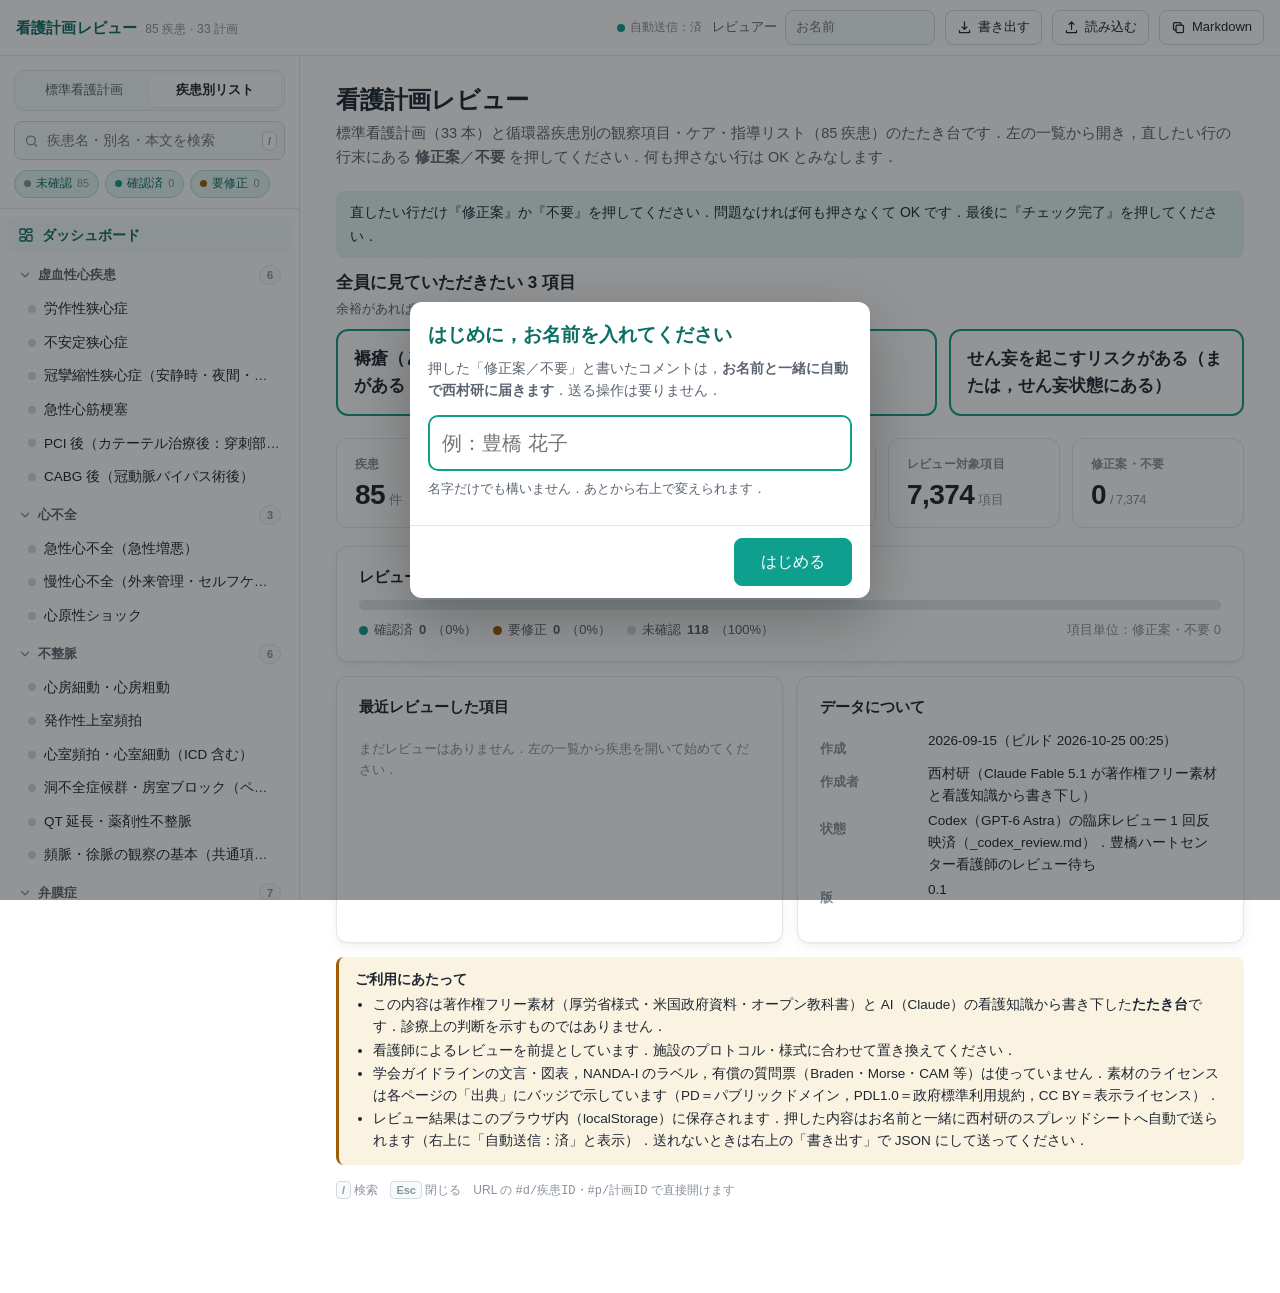
==== app/index.html @ 87e15817 "update docs Co-Authored-By: Claude Opus 5.5 <noreply@anthropic.com>" ====
<!doctype html>
<html lang="ja">
<head>
<meta charset="utf-8">
<meta name="viewport" content="width=device-width, initial-scale=1, viewport-fit=cover">
<title>看護計画レビュー</title>
<style>
/* ============ tokens ============ */
:root{
  --bg:#ffffff; --surface:#ffffff; --surface-2:#f6fbfa; --line:#e3e8ec; --line-2:#d3dbe1;
  --text:#1f2733; --text-2:#5b6470; --text-3:#8a929d;
  --accent:#0e9f8e; --accent-ink:#0a6f65; --accent-soft:#e3f7f3; --accent-line:#a6e2d8;
  --red:#b42323; --red-soft:#fbeeed; --red-line:#f0c6c2;
  --amber:#a15c07; --amber-soft:#fbf3e2; --amber-line:#efd6a0;
  --on-accent:#ffffff;
  --shadow:0 1px 2px rgba(16,24,40,.05),0 4px 14px rgba(16,24,40,.05);
  --radius:12px; --radius-s:8px;
  --sidebar:300px; --topbar:56px;
  --font:-apple-system,BlinkMacSystemFont,"Hiragino Sans","Hiragino Kaku Gothic ProN","Yu Gothic UI","Meiryo","Segoe UI",sans-serif;
  color-scheme:light;
}
*{box-sizing:border-box}
html,body{margin:0;height:100%}
body{font-family:var(--font);font-size:14.5px;line-height:1.6;color:var(--text);background:var(--bg);-webkit-font-smoothing:antialiased;font-feature-settings:"palt" 0}
a{color:var(--accent-ink);text-decoration:none}
a:hover{text-decoration:underline}
button{font:inherit;color:inherit;background:none;border:0;cursor:pointer;padding:0}
input,textarea{font:inherit;color:inherit}
::selection{background:var(--accent-soft)}
h1,h2,h3,h4{margin:0;font-weight:700;line-height:1.35}
ul,ol{margin:0;padding:0;list-style:none}
svg{display:block}
[hidden]{display:none!important}
.num{font-variant-numeric:tabular-nums}

/* ============ layout ============ */
.topbar{position:fixed;top:0;left:0;right:0;height:var(--topbar);display:flex;align-items:center;gap:10px;padding:0 16px;background:var(--surface);border-bottom:1px solid var(--line);z-index:30}
.brand{display:flex;align-items:baseline;gap:8px;font-weight:700;font-size:15px;letter-spacing:.01em;white-space:nowrap}
.brand small{font-weight:500;color:var(--text-3);font-size:12px}
.grow{flex:1}
.reviewer{display:flex;align-items:center;gap:8px;font-size:13px;color:var(--text-2)}
.reviewer input{width:150px;padding:6px 10px;border:1px solid var(--line-2);border-radius:var(--radius-s);background:var(--surface-2);font-size:13px;outline:none;transition:border-color .15s,box-shadow .15s}
.reviewer input:focus{border-color:var(--accent);box-shadow:0 0 0 3px var(--accent-soft)}
.reviewer input.warn{border-color:var(--amber);box-shadow:0 0 0 3px var(--amber-soft)}
.sync{font-size:12px;color:var(--text-3);white-space:nowrap;display:inline-flex;align-items:center;gap:5px}
.sync i{width:8px;height:8px;border-radius:50%;background:var(--text-3);display:inline-block}
.sync.on i{background:var(--accent)}.sync.wait i{background:var(--amber)}.sync.err i{background:var(--red)}
.btn{display:inline-flex;align-items:center;gap:6px;padding:6px 11px;border-radius:var(--radius-s);border:1px solid var(--line-2);background:var(--surface);font-size:13px;font-weight:500;color:var(--text);white-space:nowrap;transition:background .15s,border-color .15s,color .15s}
.btn:hover{background:var(--surface-2);border-color:var(--text-3)}
.btn.primary{background:var(--accent);border-color:var(--accent);color:var(--on-accent)}
.btn.primary:hover{background:var(--accent-ink);border-color:var(--accent-ink)}
.btn.ghost{border-color:transparent}
.btn.ghost:hover{border-color:var(--line-2)}
.btn.sm{padding:4px 8px;font-size:12px}
.btn svg{width:15px;height:15px}
.pc-link{margin:-6px 0 14px;font-size:12px}
.pc-link a{color:var(--accent-ink);text-decoration:underline;text-underline-offset:2px}
.donebox{background:var(--surface);border:2px solid var(--accent);border-radius:var(--radius);padding:16px 18px;margin:14px 0 24px;text-align:center}
.donebox .done-btn{width:100%;max-width:420px;min-height:52px;border:0;border-radius:12px;background:var(--accent);color:#fff;font-size:17px;font-weight:700;cursor:pointer}
.donebox .done-btn.is-done{background:#fff;color:var(--accent-ink);border:2px solid var(--accent)}
.donebox .done-by{margin-top:10px;font-size:13.5px;color:var(--text-2);min-height:1.4em}
.guide{background:var(--accent-soft);border-radius:var(--radius-s);padding:10px 14px;margin:0 0 14px;font-size:14px;line-height:1.7}
.targets{margin:0 0 22px}.targets h2{font-size:17px;margin:0 0 4px}.tg-sub{margin:0 0 10px;font-size:12.5px;color:var(--text-2)}
.target-cards{display:grid;grid-template-columns:repeat(auto-fit,minmax(200px,1fr));gap:12px}
.target-card{display:flex;flex-direction:column;justify-content:center;gap:8px;min-height:84px;padding:14px 16px;background:var(--surface);border:2px solid var(--accent);border-radius:var(--radius);font-size:17px;font-weight:700;color:var(--text)}
.target-card:hover{text-decoration:none;background:var(--accent-soft)}
.target-card .rd-badge{align-self:flex-start}
.tgt{display:inline-block;background:var(--amber-soft);color:var(--text);border:1px solid var(--amber);border-radius:4px;padding:0 5px;margin-left:6px;font-size:10.5px;font-weight:600}
.tree-item .rd-line{display:block;margin-top:2px;overflow:hidden;text-overflow:ellipsis}
.tree-item .rd-badge{font-size:10.5px;padding:0 6px;max-width:100%;overflow:hidden;text-overflow:ellipsis;vertical-align:top}
.pcmt{background:var(--surface);border:1px solid var(--line);border-radius:var(--radius);padding:16px 18px;margin:18px 0 14px;box-shadow:var(--shadow)}
.pcmt h3{margin:0 0 4px;font-size:15px}
.pcmt .pc-desc{margin:0 0 10px;font-size:12.5px;color:var(--text-2);line-height:1.6}
.pcmt textarea{width:100%;min-height:110px;padding:8px 10px;border:1px solid var(--line-2);border-radius:var(--radius-s);background:var(--surface);font:inherit;font-size:14px;line-height:1.6;resize:vertical;outline:none}
.pcmt textarea:focus{border-color:var(--accent);box-shadow:0 0 0 3px var(--accent-soft)}
.pcmt .pc-acts{display:flex;align-items:center;gap:10px;margin-top:8px;flex-wrap:wrap}
.pcmt .pc-state{font-size:12px;color:var(--text-3)}
.icon-btn{display:inline-flex;align-items:center;justify-content:center;width:34px;height:34px;border-radius:var(--radius-s);color:var(--text-2)}
.icon-btn:hover{background:var(--surface-2);color:var(--text)}
.icon-btn svg{width:18px;height:18px}
.menu-btn{display:none}

.layout{display:flex;padding-top:var(--topbar);min-height:100%}
.sidebar{position:fixed;top:var(--topbar);bottom:0;left:0;width:var(--sidebar);background:var(--surface);border-right:1px solid var(--line);display:flex;flex-direction:column;z-index:20}
.side-top{padding:14px 14px 10px;border-bottom:1px solid var(--line);display:flex;flex-direction:column;gap:10px}
.seg{display:flex;background:var(--surface-2);border:1px solid var(--line);border-radius:10px;padding:3px}
.seg button{flex:1;padding:6px 8px;border-radius:7px;font-size:13px;font-weight:500;color:var(--text-2);transition:background .15s,color .15s}
.seg button.on{background:var(--surface);color:var(--text);box-shadow:0 1px 2px rgba(16,24,40,.08);font-weight:600}
.search{position:relative}
.search svg{position:absolute;left:10px;top:50%;transform:translateY(-50%);width:15px;height:15px;color:var(--text-3);pointer-events:none}
.search input{width:100%;padding:8px 30px 8px 32px;border:1px solid var(--line-2);border-radius:var(--radius-s);background:var(--surface-2);outline:none;font-size:13.5px;transition:border-color .15s,box-shadow .15s}
.search input:focus{border-color:var(--accent);box-shadow:0 0 0 3px var(--accent-soft);background:var(--surface)}
.search kbd{position:absolute;right:8px;top:50%;transform:translateY(-50%);font:600 11px/1 var(--font);color:var(--text-3);border:1px solid var(--line-2);border-radius:5px;padding:3px 5px;background:var(--surface)}
.search input:focus~kbd{display:none}
.chips{display:flex;gap:6px;flex-wrap:wrap}
.chip{display:inline-flex;align-items:center;gap:5px;padding:3px 9px;border-radius:999px;border:1px solid var(--line-2);font-size:12px;color:var(--text-2);background:var(--surface);transition:all .15s}
.chip .dot{width:7px;height:7px;border-radius:50%;background:var(--text-3)}
.chip.on{border-color:var(--accent-line);background:var(--accent-soft);color:var(--accent-ink)}
.chip.off{opacity:.55}
.chip .n{color:var(--text-3);font-size:11px}
.tree{flex:1;overflow:auto;padding:8px 8px 24px}
.tree-dash{display:flex;align-items:center;gap:8px;padding:8px 10px;border-radius:var(--radius-s);font-weight:600;font-size:13.5px;color:var(--text-2)}
.tree-dash svg{width:16px;height:16px}
.tree-dash:hover,.tree-dash.on{background:var(--surface-2);color:var(--text)}
.tree-dash.on{color:var(--accent-ink)}
.group{margin-top:4px}
.group-h{display:flex;align-items:center;gap:6px;width:100%;padding:7px 10px;border-radius:var(--radius-s);font-size:12.5px;font-weight:600;color:var(--text-2);text-align:left}
.group-h:hover{background:var(--surface-2)}
.group-h .chev{width:14px;height:14px;transition:transform .15s;color:var(--text-3)}
.group.open .group-h .chev{transform:rotate(90deg)}
.group-h .cnt{margin-left:auto;font-size:11px;color:var(--text-3);background:var(--surface-2);border:1px solid var(--line);border-radius:999px;padding:0 7px;line-height:18px}
.group-body{display:none;padding-left:6px}
.group.open .group-body{display:block}
.tree-item{display:flex;align-items:center;gap:8px;padding:6px 10px 6px 14px;border-radius:var(--radius-s);font-size:13.5px;color:var(--text);position:relative}
.tree-item:hover{background:var(--surface-2);text-decoration:none}
.tree-item.on{background:var(--accent-soft);color:var(--accent-ink);font-weight:600}
.tree-item .st{width:8px;height:8px;border-radius:50%;flex:none;background:var(--line-2)}
.tree-item .st.ok{background:var(--accent)}
.tree-item .st.fix{background:var(--amber)}
.tree-item .nm{flex:1;overflow:hidden;text-overflow:ellipsis;white-space:nowrap}
.tree-item .pg{font-size:11px;color:var(--text-3)}
.tree-item .snip{display:block;font-size:11.5px;color:var(--text-3);font-weight:400;white-space:normal;line-height:1.4;margin-top:2px}
.tree-item .snip mark{background:var(--amber-soft);color:inherit;border-radius:2px;padding:0 1px}
.tree-empty{padding:20px 12px;color:var(--text-3);font-size:13px;text-align:center}
.tree-sect{padding:12px 10px 4px;font-size:11px;font-weight:600;letter-spacing:.08em;color:var(--text-3);text-transform:uppercase}

.main{flex:1;margin-left:var(--sidebar);padding:28px 36px 80px;min-width:0}
.container{max-width:920px;margin:0 auto}
.overlay{display:none;position:fixed;inset:0;background:rgba(15,18,20,.45);z-index:19}

/* ============ dashboard ============ */
.page-title{font-size:24px;letter-spacing:-.01em;margin-bottom:6px}
.lead{color:var(--text-2);margin:0 0 22px}
.stats{display:grid;grid-template-columns:repeat(auto-fit,minmax(150px,1fr));gap:12px;margin-bottom:18px}
.stat{background:var(--surface);border:1px solid var(--line);border-radius:var(--radius);padding:16px 18px}
.stat .k{font-size:12px;color:var(--text-3);font-weight:600;letter-spacing:.02em}
.stat .v{font-size:28px;font-weight:700;letter-spacing:-.02em;line-height:1.2;margin-top:4px}
.stat .v small{font-size:13px;font-weight:500;color:var(--text-3);margin-left:4px}
.card{background:var(--surface);border:1px solid var(--line);border-radius:var(--radius);padding:20px 22px;margin-bottom:14px;box-shadow:var(--shadow)}
.card h2{font-size:15px;margin-bottom:12px;display:flex;align-items:center;gap:8px}
.card h2 .sub{font-weight:500;color:var(--text-3);font-size:12.5px}
.bar{display:flex;height:10px;border-radius:999px;overflow:hidden;background:var(--line);margin:8px 0 10px}
.bar i{display:block;height:100%}
.bar .ok{background:var(--accent)}
.bar .fix{background:var(--amber)}
.legend{display:flex;gap:16px;flex-wrap:wrap;font-size:13px;color:var(--text-2)}
.legend span{display:inline-flex;align-items:center;gap:6px}
.legend .dot{width:9px;height:9px;border-radius:50%;background:var(--line-2)}
.legend .dot.ok{background:var(--accent)}
.legend .dot.fix{background:var(--amber)}
.two{display:grid;grid-template-columns:1fr 1fr;gap:14px}
.recent{display:flex;flex-direction:column;gap:2px}
.recent a{display:flex;align-items:center;gap:10px;padding:8px 10px;margin:0 -10px;border-radius:var(--radius-s);color:var(--text)}
.recent a:hover{background:var(--surface-2);text-decoration:none}
.recent .t{font-size:12px;color:var(--text-3);margin-left:auto;white-space:nowrap}
.recent .k{font-size:11px;color:var(--text-3);border:1px solid var(--line);border-radius:4px;padding:0 5px}
.notice{border-left:3px solid var(--amber);background:var(--amber-soft);border-radius:var(--radius-s);padding:12px 16px;font-size:13.5px;color:var(--text)}
.notice ul{list-style:disc;padding-left:18px;margin-top:4px}
.notice li{margin:2px 0}
.empty{color:var(--text-3);font-size:13px;padding:10px 0}

/* ============ entity card ============ */
.head{display:flex;gap:20px;align-items:flex-start;margin-bottom:18px}
.head .l{flex:1;min-width:0}
.crumbs{font-size:12.5px;color:var(--text-3);margin-bottom:6px;display:flex;align-items:center;gap:6px}
.crumbs .sep{opacity:.6}
.title{font-size:26px;letter-spacing:-.01em}
.aliases{margin-top:6px;display:flex;flex-wrap:wrap;gap:6px;align-items:center;font-size:12.5px;color:var(--text-3)}
.aliases span{background:var(--surface-2);border:1px solid var(--line);border-radius:6px;padding:1px 7px;color:var(--text-2)}
.head .r{flex:none;display:flex;flex-direction:column;align-items:flex-end;gap:8px;min-width:200px}
.prog{font-size:12.5px;color:var(--text-2);text-align:right}
.prog b{font-weight:600;color:var(--text)}
.prog .mini{height:6px;width:200px;border-radius:999px;background:var(--line);overflow:hidden;display:flex;margin-top:5px}
.prog .mini i{display:block;height:100%}
.prog .mini .ok{background:var(--accent)}
.prog .mini .fix{background:var(--amber)}
.head-actions{display:flex;gap:6px}
.overview{background:var(--surface);border:1px solid var(--line);border-radius:var(--radius);padding:4px 6px;margin-bottom:18px;box-shadow:var(--shadow)}
.overview .row{border:0}
.overview .row-text{font-size:15px;line-height:1.7}

.tabs{display:flex;gap:2px;border-bottom:1px solid var(--line);margin-bottom:18px;overflow-x:auto;scrollbar-width:none;position:sticky;top:var(--topbar);background:var(--bg);z-index:5;padding-top:4px}
.tabs::-webkit-scrollbar{display:none}
.tab{padding:9px 14px;font-size:13.5px;font-weight:500;color:var(--text-2);border-bottom:2px solid transparent;margin-bottom:-1px;white-space:nowrap;display:flex;align-items:center;gap:6px}
.tab .n{font-size:11px;color:var(--text-3);background:var(--surface-2);border:1px solid var(--line);border-radius:999px;padding:0 6px;line-height:16px}
.tab:hover{color:var(--text)}
.tab.on{color:var(--accent-ink);border-bottom-color:var(--accent);font-weight:600}
.tab.on .n{background:var(--accent-soft);border-color:var(--accent-line);color:var(--accent-ink)}
.tab.red.on{color:var(--red);border-bottom-color:var(--red)}
.panel{display:none}
.panel.on{display:block}
.sec{background:var(--surface);border:1px solid var(--line);border-radius:var(--radius);padding:14px 18px 8px;margin-bottom:14px;box-shadow:var(--shadow)}
.sec-h{display:flex;align-items:baseline;gap:8px;margin-bottom:6px}
.sec-h h3{font-size:15px}
.sec-h .n{font-size:12px;color:var(--text-3);font-weight:500}
.sec-h .hint{font-size:12px;color:var(--text-3);margin-left:auto;font-weight:400}
.sec.red{border-color:var(--red-line);background:var(--red-soft)}
.sec.red .sec-h h3{color:var(--red);display:flex;align-items:center;gap:7px}
.sec.red .sec-h h3 svg{width:16px;height:16px}
.sec.red .row{border-top-color:var(--red-line)}
.sec.red .row-idx{color:var(--red);opacity:.7}
.sec.plain{padding:14px 18px}
.sec p{margin:0}
.sub-h{font-size:12.5px;font-weight:600;color:var(--text-3);letter-spacing:.03em;margin:12px 0 2px}
.sub-h:first-child{margin-top:0}

/* rows */
.rows{display:block}
.row{display:flex;gap:10px;align-items:flex-start;padding:8px 2px;border-top:1px solid var(--line);position:relative}
.rows>.row:first-child,.rows>.row:first-of-type{border-top:0}
.row-idx{flex:none;width:22px;font-size:11.5px;color:var(--text-3);text-align:right;padding-top:4px;font-variant-numeric:tabular-nums}
.row-body{flex:1;min-width:0}
.row-text{line-height:1.65;word-break:break-word}
.row-text .lbl{display:inline-block;font-size:11.5px;font-weight:600;color:var(--text-3);margin-right:6px;vertical-align:1px}
.row-actions{flex:none;display:flex;gap:8px;opacity:1;padding-top:2px}
.row:hover .row-actions,.row:focus-within .row-actions,.row[data-status] .row-actions{opacity:1}
.ract{font-size:14px;min-height:44px;min-width:76px;padding:0 14px;border-radius:10px;border:1px solid var(--line-2);background:var(--surface-2);color:var(--text);font-weight:600;line-height:1.3;cursor:pointer}
.ract.fix{background:var(--amber-soft);border-color:var(--amber-line);color:var(--amber)}
.ract:hover{filter:brightness(.96)}
.row[data-status="fix"] .ract.fix{background:var(--amber-soft);border-color:var(--amber-line);color:var(--amber)}
.row[data-status="drop"] .ract.drop{background:var(--surface-2);border-color:var(--line-2);color:var(--text)}
.row[data-status="drop"] .row-text{text-decoration:line-through;color:var(--text-3)}
.row[data-status]::before{content:"";position:absolute;left:-10px;top:8px;bottom:8px;width:3px;border-radius:2px;background:var(--line-2)}
.row[data-status="fix"]::before{background:var(--amber)}
.row-note{margin-top:5px;font-size:12.5px;color:var(--text-2);background:var(--surface-2);border:1px solid var(--line);border-radius:var(--radius-s);padding:6px 10px;display:flex;flex-direction:column;gap:2px}
.row[data-status="fix"] .row-note{border-color:var(--amber-line);background:var(--amber-soft)}
.row-note .who{font-size:11.5px;color:var(--text-3)}
.row-note .prop{color:var(--text)}
.row-note .prop b,.row-note .cmt b{font-weight:600;color:var(--text-3);margin-right:4px;font-size:11.5px}
.editor{margin-top:8px;background:var(--surface-2);border:1px solid var(--line-2);border-radius:var(--radius-s);padding:10px 12px}
.editor label{display:block;font-size:12px;font-weight:600;color:var(--text-3);margin:6px 0 3px}
.editor label:first-child{margin-top:0}
.editor textarea{width:100%;min-height:52px;padding:7px 9px;border:1px solid var(--line-2);border-radius:6px;background:var(--surface);resize:vertical;outline:none;font-size:13.5px;line-height:1.55}
.editor textarea:focus{border-color:var(--accent);box-shadow:0 0 0 3px var(--accent-soft)}
.editor .acts{display:flex;gap:6px;margin-top:8px;align-items:center}
.editor .acts .del{margin-left:auto;color:var(--text-3);font-size:12px}
.editor .acts .del:hover{color:var(--red)}

/* table */
.tbl{width:100%;border-collapse:collapse;font-size:13.5px}
.tbl th{font-size:12px;font-weight:600;color:var(--text-3);text-align:left;padding:6px 8px;border-bottom:1px solid var(--line-2);white-space:nowrap}
.tbl td{padding:9px 8px;border-top:1px solid var(--line);vertical-align:top}
.tbl tr:first-child td{border-top:0}
.tbl td.nm{font-weight:600;min-width:180px}
.tbl td.act{white-space:nowrap;text-align:right}
.tbl td.lic{min-width:150px;max-width:260px}
.tbl td.act{width:1%}
.tbl tr[data-status="fix"] td:first-child{box-shadow:inset 3px 0 0 var(--amber)}
.tbl tr[data-status="drop"] td{color:var(--text-3);text-decoration:line-through}
.tbl tr[data-status] .row-actions{opacity:1}
.tbl .row-actions{opacity:.35;justify-content:flex-end}
.tbl tr:hover .row-actions{opacity:1}
.tbl .row-note{margin-top:6px}
.tbl .editor-tr td{border-top:0;padding-top:0}
.tbl .lic{font-size:12.5px;color:var(--text-2)}
.tbl-wrap{overflow-x:auto}

/* badges */
.badge{display:inline-flex;align-items:center;font-size:11px;font-weight:600;letter-spacing:.02em;border-radius:5px;padding:1px 6px;line-height:16px;border:1px solid var(--line-2);color:var(--text-2);background:var(--surface-2);vertical-align:middle;white-space:nowrap}
.badge.green{background:var(--accent-soft);border-color:var(--accent-line);color:var(--accent-ink)}
.badge.amber{background:var(--amber-soft);border-color:var(--amber-line);color:var(--amber)}
.src{display:flex;gap:10px;align-items:flex-start;padding:8px 2px;border-top:1px solid var(--line)}
.src:first-child{border-top:0}
.src .b{flex:1;min-width:0}
.src .u{font-size:12px;color:var(--text-3);word-break:break-all}
.src .n{font-size:12.5px;color:var(--text-2)}
.gen{display:flex;align-items:center;gap:8px;font-size:12.5px;color:var(--text-2);margin-top:12px;padding-top:12px;border-top:1px dashed var(--line)}

/* plan view */
.jump{display:flex;flex-wrap:wrap;gap:4px;margin-bottom:18px;position:sticky;top:var(--topbar);background:var(--bg);z-index:5;padding:6px 0;border-bottom:1px solid var(--line)}
.jump a{font-size:12.5px;color:var(--text-2);padding:4px 10px;border-radius:999px;border:1px solid transparent}
.jump a:hover{background:var(--surface);border-color:var(--line-2);text-decoration:none;color:var(--text)}
.sec.anchor{scroll-margin-top:calc(var(--topbar) + 60px)}
.goal-long{font-size:15px;font-weight:600}
.kv{display:grid;grid-template-columns:96px 1fr;gap:4px 12px;font-size:13.5px}
.kv dt{color:var(--text-3);font-weight:600;font-size:12.5px;padding-top:9px}
.kv dd{margin:0}

/* toast / modal */
.toast{position:fixed;bottom:22px;left:50%;transform:translateX(-50%) translateY(20px);background:var(--text);color:var(--bg);padding:9px 16px;border-radius:999px;font-size:13px;opacity:0;pointer-events:none;transition:all .2s;z-index:60;box-shadow:var(--shadow);white-space:nowrap}
.toast.show{opacity:1;transform:translateX(-50%) translateY(0)}
dialog{border:0;border-radius:var(--radius);background:var(--surface);color:var(--text);padding:0;width:min(720px,92vw);box-shadow:0 20px 60px rgba(0,0,0,.25)}
.name-dlg{width:min(460px,92vw)}
.name-dlg h2{font-size:19px;margin:4px 0 10px;color:var(--accent-ink)}
.name-dlg p{margin:0 0 10px;font-size:14.5px}
.name-dlg .hint{font-size:12.5px;color:var(--text-2)}
.name-dlg input{width:100%;font-size:20px;padding:10px 12px;border:2px solid var(--accent-line);border-radius:10px;outline:none;margin:4px 0 8px}
.name-dlg input:focus{border-color:var(--accent)}
.btn.big{font-size:16px;padding:10px 26px}
dialog::backdrop{background:rgba(15,18,20,.45)}
.dlg-h{display:flex;align-items:center;padding:14px 18px;border-bottom:1px solid var(--line);font-weight:700;font-size:15px}
.dlg-h .x{margin-left:auto}
.dlg-b{padding:16px 18px}
.dlg-b p{margin:0 0 10px;color:var(--text-2);font-size:13.5px}
.dlg-b textarea{width:100%;height:50vh;font:12.5px/1.5 ui-monospace,SFMono-Regular,Menlo,Consolas,monospace;padding:10px;border:1px solid var(--line-2);border-radius:var(--radius-s);background:var(--surface-2);resize:vertical}
.dlg-f{display:flex;gap:8px;justify-content:flex-end;padding:12px 18px;border-top:1px solid var(--line)}
.kbd-hint{font-size:12px;color:var(--text-3);margin-top:16px}
kbd.k{font:600 11px/1 var(--font);border:1px solid var(--line-2);border-radius:4px;padding:2px 5px;background:var(--surface-2)}

/* ============ responsive ============ */
@media (max-width:900px){
  .menu-btn{display:inline-flex}
  .sidebar{transform:translateX(-100%);transition:transform .2s;box-shadow:none;width:min(320px,86vw)}
  .sidebar.open{transform:none;box-shadow:0 0 40px rgba(0,0,0,.25)}
  .overlay.show{display:block}
  .main{margin-left:0;padding:20px 16px 60px}
  .reviewer span{display:none}
  .reviewer input{width:110px}
  .topbar .btn .t{display:none}
  #btnExport,#btnImport,#btnMd,#brandSub{display:none}
  .sync span{display:none}
  .topbar{gap:8px;padding:0 10px}
  html,body{overflow-x:hidden}
  .topbar .btn{padding:6px 8px}
  .head{flex-direction:column;gap:12px}
  .head .r{align-items:flex-start}
  .two{grid-template-columns:1fr}
  .row{flex-wrap:wrap}
  .row-body{flex:1 1 calc(100% - 40px)}
  .row-actions{opacity:1;flex:1 1 100%;padding-left:32px}
  .ract{flex:1;min-width:0}
  .row[data-status]::before{left:-6px}
  .tbl thead{display:none}
  .tbl,.tbl tbody,.tbl tr,.tbl td{display:block;width:auto}
  .tbl tr{padding:10px 0 8px;border-top:1px solid var(--line)}
  .tbl tr:first-child{border-top:0}
  .tbl td,.tbl td.nm,.tbl td.lic{border:0;padding:2px 4px;min-width:0;max-width:none}
  .tbl td.lic::before,.tbl td.memo::before{display:block;font-size:11.5px;font-weight:600;color:var(--text-3);margin-top:4px}
  .tbl td.lic::before{content:'ライセンス'}
  .tbl td.memo::before{content:'メモ'}
  .tbl td.act{width:auto;text-align:left;padding-top:6px}
  .tbl .row-actions{opacity:1;justify-content:flex-start}
  .title{font-size:22px}
}

/* ============ print ============ */
@media print{
  @page{size:A4;margin:14mm 14mm 16mm}
  :root{--bg:#fff;--surface:#fff;--surface-2:#fff;--line:#d0d4d9;--text:#111;--text-2:#444;--text-3:#666;--shadow:none}
  html,body{background:#fff;font-size:11.5pt}
  .topbar,.sidebar,.overlay,.toast,dialog,.row-actions,.head-actions,.editor,.tabs .n,.jump,.kbd-hint{display:none!important}
  .layout{padding-top:0}
  .main{margin:0;padding:0}
  .container{max-width:none}
  .tabs{position:static;border-bottom:0;margin:0;padding:0;display:none}
  .panel{display:block!important;break-inside:auto}
  .panel::before{content:attr(data-label);display:block;font-size:13pt;font-weight:700;margin:14pt 0 6pt;border-bottom:1.5pt solid #111;padding-bottom:3pt;break-after:avoid;page-break-after:avoid}
  .sec{break-inside:avoid;box-shadow:none;border-color:#d0d4d9;page-break-inside:avoid}
  .sec.red{background:#fff;border:1.5pt solid #b42323}
  .row{padding:4pt 2px}
  .row[data-status]::before{left:-8px}
  .row-note{background:#f5f5f5;border-color:#ccc}
  .head{margin-bottom:10pt}
  .prog .mini{display:none}
  .overview{box-shadow:none}
  a{color:inherit}
  .src .u{font-size:9pt}
}
</style>
</head>
<body>

<header class="topbar">
  <button class="icon-btn menu-btn" id="menuBtn" aria-label="メニュー">
    <svg viewBox="0 0 24 24" fill="none" stroke="currentColor" stroke-width="2" stroke-linecap="round"><path d="M4 7h16M4 12h16M4 17h16"/></svg>
  </button>
  <a class="brand" href="#dash">看護計画レビュー <small id="brandSub"></small></a>
  <div class="grow"></div>
  <span class="sync" id="syncState" hidden><i></i><span></span></span>
  <div class="reviewer"><span>レビュアー</span><input id="reviewer" placeholder="お名前" title="レビュー時に必要です" autocomplete="off"></div>
  <button class="btn" id="btnExport" title="レビュー結果を JSON ファイルに書き出す">
    <svg viewBox="0 0 24 24" fill="none" stroke="currentColor" stroke-width="2" stroke-linecap="round" stroke-linejoin="round"><path d="M12 3v12m0 0l-4-4m4 4l4-4M4 17v3h16v-3"/></svg><span class="t">書き出す</span></button>
  <button class="btn" id="btnImport" title="レビュー結果の JSON ファイルを読み込む">
    <svg viewBox="0 0 24 24" fill="none" stroke="currentColor" stroke-width="2" stroke-linecap="round" stroke-linejoin="round"><path d="M12 15V3m0 0L8 7m4-4l4 4M4 17v3h16v-3"/></svg><span class="t">読み込む</span></button>
  <button class="btn" id="btnMd" title="レビュー結果を Markdown でコピー">
    <svg viewBox="0 0 24 24" fill="none" stroke="currentColor" stroke-width="2" stroke-linecap="round" stroke-linejoin="round"><rect x="8" y="8" width="12" height="12" rx="2"/><path d="M16 8V6a2 2 0 0 0-2-2H6a2 2 0 0 0-2 2v8a2 2 0 0 0 2 2h2"/></svg><span class="t">Markdown</span></button>
  <input type="file" id="fileImport" accept="application/json,.json" hidden>
</header>

<div class="layout">
  <aside class="sidebar" id="sidebar">
    <div class="side-top">
      <div class="seg" id="modeSeg">
        <button data-mode="p">標準看護計画</button>
        <button data-mode="d" class="on">疾患別リスト</button>
      </div>
      <div class="search">
        <svg viewBox="0 0 24 24" fill="none" stroke="currentColor" stroke-width="2" stroke-linecap="round"><circle cx="11" cy="11" r="7"/><path d="M20 20l-3.5-3.5"/></svg>
        <input id="q" placeholder="疾患名・別名・本文を検索" autocomplete="off">
        <kbd>/</kbd>
      </div>
      <div class="chips" id="chips">
        <button class="chip on" data-st="none"><i class="dot"></i>未確認<span class="n"></span></button>
        <button class="chip on" data-st="ok"><i class="dot" style="background:var(--accent)"></i>確認済<span class="n"></span></button>
        <button class="chip on" data-st="fix"><i class="dot" style="background:var(--amber)"></i>要修正<span class="n"></span></button>
      </div>
    </div>
    <nav class="tree" id="tree"></nav>
  </aside>
  <div class="overlay" id="overlay"></div>
  <main class="main"><div class="container" id="main"></div></main>
</div>

<div class="toast" id="toast"></div>
<dialog id="nameDlg" class="name-dlg">
  <div class="dlg-b">
    <h2>はじめに，お名前を入れてください</h2>
    <p>押した「修正案／不要」と書いたコメントは，<b>お名前と一緒に自動で西村研に届きます</b>．送る操作は要りません．</p>
    <input id="nameInput" placeholder="例：豊橋 花子" autocomplete="name">
    <p class="hint">名字だけでも構いません．あとから右上で変えられます．</p>
  </div>
  <div class="dlg-f"><button class="btn primary big" id="nameOk">はじめる</button></div>
</dialog>
<dialog id="dlg">
  <div class="dlg-h"><span id="dlgTitle"></span><button class="icon-btn x" id="dlgClose" aria-label="閉じる"><svg viewBox="0 0 24 24" fill="none" stroke="currentColor" stroke-width="2" stroke-linecap="round"><path d="M6 6l12 12M18 6L6 18"/></svg></button></div>
  <div class="dlg-b"><p id="dlgDesc"></p><textarea id="dlgText" readonly></textarea></div>
  <div class="dlg-f"><button class="btn" id="dlgCopy">クリップボードにコピー</button><button class="btn primary" id="dlgOk">閉じる</button></div>
</dialog>

<script src="../common/done.js"></script>
<script type="application/json" id="data">{"built":"2026-10-25 00:25","plans":{"meta":{"title":"標準看護計画（入院時に必ず確認する代表的な 3 領域）：褥瘡・転倒転落・せん妄","version":"0.1","created":"2026-09-15","author":"西村研（Claude Fable 5.1 が著作権フリー素材と看護知識から書き下し）","review_status":"Codex（GPT-6 Astra）の臨床レビュー 1 回反映済（_codex_review.md）．豊橋ハートセンター看護師のレビュー待ち","license_policy":"NANDA-I の診断ラベル文言は使わない（規約でソフトウェア・EHR・AI への組み込みを書面許諾なしに禁止）．Braden（有償）・Morse（要許可）・CAM（要許諾）はアプリに載せず，4AT（CC BY 4.0）・CAM-ICU（臨床実装は許可不要）・厚労省様式（PDL1.0）を使う．Open RN（CC BY 4.0）と米国政府資料（パブリックドメイン）は出典明記で利用．詳細 license_check.md","format_note":"看護問題 → 立案基準（対象となる患者の状態） → 関連因子 → アセスメント → 長期目標／短期目標 → O-P（観察）・T-P（ケア）・E-P（指導）→ 評価．病棟で使う平易な言葉で書く．入院時に全員へ行うのは「評価」であり，個別の看護計画は評価結果と院内基準に応じて立てる（全例で 3 つを立てるかは施設の運用による）．"},"plans":[{"id":"pressure_injury","group":"安全・リスク","problem":"褥瘡（とこずれ）ができるリスクがある","problem_plain":"同じ場所に体重がかかり続けて皮膚と皮下組織が傷むこと．寝たきり・座りっぱなし・栄養不良・むくみがあると起きやすい．","applies_when":["自分で寝返りが打てない，または少ない（日常生活自立度 B・C）","ベッド上安静や座位が長い（心不全の安静・術後・カテーテル後の安静）","むくみ（浮腫）がある，やせている，食事量が少ない","皮膚が湿っている（失禁・発汗），骨の出っ張りが目立つ","循環が悪い（低血圧・ショック・末梢冷感・血管作動薬の使用）"],"related_factors":["圧迫：同じ体位が長く続く，体位変換の不足","ずれ・摩擦：ベッドの背上げでずり落ちる，移動時に引きずる","湿潤：失禁・発汗・浸出液","栄養：低アルブミン，食事量低下，脱水","循環：低灌流（心不全・ショック），浮腫","知覚：麻痺・鎮静・意識障害で痛みに気づけない"],"assessment":{"scales":[{"name":"厚労省「褥瘡対策に関する診療計画書」（基本診療料の施設基準等 通知の別添 6・別紙 3，参考様式）の危険因子評価（日常生活自立度，基本的動作能力，病的骨突出，関節拘縮，栄養状態低下，皮膚湿潤，浮腫，皮膚の脆弱性）","license":"厚労省サイト（PDL1.0）．参考様式であり，自院様式や危険因子評価票を分けた運用も可","note":"入院時に全員評価．該当があれば計画を立てる．現行の対象入院料・様式は院内の医事担当と最新通知で照合"},{"name":"OH スケール（自力体位変換・病的骨突出・浮腫・関節拘縮の 4 項目）","license":"利用条件の一次情報が見つからず保留（license_check.md）．採用前に権利者へ確認","note":"日本の高齢者向けに作られ，項目が少なく現場向き"},{"name":"Braden スケール（知覚・湿潤・活動性・可動性・栄養・摩擦とずれ）","license":"判定 1：有償ライセンス（病床数課金）．ソフトウェアへの組み込みは不可（license_check.md）．Open RN 掲載の Braden 表も Fair Use 扱いで CC BY 対象外","note":"使う場合は施設の既存運用に合わせる"},{"name":"DESIGN-R（できてしまった褥瘡の重症度評価）","license":"判定 2：日本褥瘡学会（無断転載不可）．施設で使用中の版を参照するにとどめる","note":"予防計画では不要．発生後に使う"}],"assessment_points":["入院時に褥瘡の有無を確認し，既にある場合は部位・大きさ・深さ・痛み・感染のサイン・発見日を記録して，治療（施設で使う DESIGN-R の版で評価）と別部位の予防を並行する．状態が変わったとき（安静度の変更，発熱，食事量低下，むくみの増加）に再評価．転棟・退院時は皮膚の状態を引き継ぐ","好発部位を毎日見る：仙骨部（おしりの上の骨），かかと，大転子（腰の横の骨），肩甲骨，後頭部，くるぶし","医療機器の当たる部位も見る：酸素マスク・カニューラの耳と鼻，SpO2 プローブ，弾性ストッキングの縁，尿道カテーテル，点滴ルート","赤みを見つけたら指で押して白くなるか確認（白くならない赤みは褥瘡の始まり）．赤みだけでなく，暗赤色・紫色，熱感や冷感，硬さや軟らかさの変化，痛みも深部の損傷のサイン．失禁による皮膚炎・皮膚裂傷・内出血（抗凝固薬）と区別する"]},"goals":{"long_term":"入院中，褥瘡をつくらない（退院時に皮膚トラブルがない）","short_term":["1 週間以内：好発部位に持続する赤みがない","1 週間以内：2〜3 時間ごとの体位変換または自力での除圧ができている","1 週間以内：皮膚が清潔で乾いた状態が保てている","入院時に栄養リスクを確認し，摂取不足が続く・見込まれる時点で管理栄養士に相談している（必要量は管理栄養士・医師が算定．「配膳の 7 割」ではなく必要エネルギー・たんぱく質に対して評価．心不全・腎機能に応じた塩分・水分制限と両立させる）"]},"OP":["皮膚の状態：好発部位と機器の当たる部位の赤み・水ぶくれ・ただれ・痛み（毎日，体位変換時）","赤みを押して白くなるか（消えない赤みは要注意）","体位変換の回数と実際の姿勢（同じ向きで固まっていないか）","自力で動けるか：寝返り・座り直し・立ち上がりの程度","湿り気：失禁の有無と回数，発汗，オムツ内の状態","栄養：食事摂取量（必要量に対する割合），体重（心不全では除水による減少と区別），血液データ（アルブミンは炎症の影響を受けるので単独で判断しない），嚥下・口腔の状態，絶食の有無．水分状態は出納・うっ血所見・腎機能と合わせて見る（口の渇き・尿量減少は薬や低心拍出でも起こる）","むくみの程度と部位（すねを押してへこみが残るか）","循環：血圧，末梢の冷感・色，血管作動薬（昇圧薬）の使用","痛み・しびれの訴え，鎮静の深さ，意識レベル（痛みに気づけるか）","マットレスの種類が状態に合っているか，シーツのしわ・食べこぼし"],"TP":["体位変換：間隔は皮膚の反応・自力体動・呼吸循環・マットレス・睡眠を見て個別に決める（一般的な目安は 2〜3 時間ごと，施設基準に従う）．30 度側臥位で骨の出っ張りに体重を集中させない．実施後の皮膚と本人の耐えられ具合で見直す","背上げは呼吸状態（起坐呼吸）・誤嚥予防・処置上の指示を優先し，その範囲でできるだけ低く（褥瘡予防上の目安は 30 度以下）．上げるときは膝を先に上げてずり落ちを防ぎ，背上げ後は背抜き（体を一度浮かせてずれを解放）をする","体圧分散マットレス（エアマットなど）をリスクに応じて選ぶ．かかとは浮かせる（クッションで下腿を支える）","移動・体位変換のときは引きずらず，スライディングシートや 2 人介助で持ち上げる","皮膚を清潔に保ち，濡れたままにしない：失禁後はすぐ洗浄し，こすらず押さえ拭き．乾燥肌には保湿剤，湿潤部には撥水クリームで皮膚を守る","オムツやパッドは吸収力のあるものを使い，重ね敷きしない．シーツのしわを伸ばす","医療機器の固定を毎日見直す：カニューラの耳あて，マスクの当たり，プローブの位置を変える","栄養：食事の形態・好みを調整し，摂取量が少なければ栄養士に相談．必要なら補助食品や経腸栄養を医師と検討","むくみのある部位は圧迫を避け，可能なら挙上","赤みや変色を見つけたら：まずその部位に体重をかけない体位にし（揉まない），圧迫の原因を確認してから医師・皮膚排泄ケア認定看護師に報告．被覆材は除圧と原因評価のあとに検討","座位が長い患者にはクッションを使い，こまめに除圧する（前かがみ・左右への重心移動・介助での座り直しなど．上肢で持ち上げるプッシュアップは術後や上肢制限のある患者には促さない）"],"EP":["患者へ：同じ姿勢を続けると皮膚が傷むこと，寝返りや座り直しを自分でできる範囲でしてほしいこと","患者へ：おしりやかかとに痛み・違和感があれば教えてほしい（我慢しない）","患者・家族へ：食事をしっかり取ることが皮膚を守ること，食べにくいときは相談してほしい","家族へ：面会時に見つけた赤みや，患者の姿勢がずっと同じことに気づいたら看護師に伝えてほしい","家族へ：退院後も続く場合は，体位変換の方法，マットレスのレンタル，皮膚の見方を退院前に一緒に練習する","患者へ：オムツを使っている場合は，汚れたら遠慮なく知らせてほしいこと"],"evaluation":{"timing":"1 週間ごと，および状態が変わったとき（安静度変更・発熱・食事量低下・浮腫増加）","indicators":["好発部位に消えない赤み・水ぶくれ・ただれがない","計画した体位変換が実施できている（記録で確認）","皮膚が清潔・乾燥している時間が保てている","必要量に対する摂取量が確保され，浮腫を考慮した体重・筋肉量が維持または改善（アルブミン単独では判断しない）"],"revise_if":"赤みが出た／安静度が変わった／栄養状態が悪化した／機器が増えた"},"cardio_ward_notes":["心不全の急性期は安静＋むくみ＋低灌流が重なり，短期間で褥瘡ができやすい．利尿が進んで体重が落ちる時期は骨の出っ張りが目立ってくるので再評価","カテーテル後の穿刺部の安静は穿刺部位（橈骨・大腿）・止血法・出血状況で時間が異なる．大腿穿刺で臥床が続くと仙骨部の圧迫が続くため，安静中も安全にできる範囲（小さな体のずらし）で皮膚・穿刺部・末梢循環を確認し，解除後にも必ず皮膚を見る","IABP・ECMO・人工呼吸中は体位変換に制限があるため，小さな体位のずらし（スモールシフト）と機器部位の観察を増やす","抗凝固薬を使っている患者は皮膚の内出血・血腫ができやすく，赤みとの区別に注意"],"sources":[{"name":"厚生労働省 褥瘡対策に関する診療計画書（令和 8 年度 基本診療料の施設基準等 通知 保医発0305第7号 別紙 3，p.306-307）","url":"https://www.mhlw.go.jp/content/12400000/001732097.pdf","license":"PDL1.0（CC BY 4.0 互換）","note":"参考様式．危険因子評価の項目を利用"},{"name":"Open RN Nursing Fundamentals 2e, Ch.10 Integumentary（10.4 Pressure Injuries，10.6 Applying the Nursing Process）","url":"https://wtcs.pressbooks.pub/nursingfundamentals/","license":"CC BY 4.0（10.5 の Braden 表は Fair Use 扱いで対象外）","note":"予防ケアの体系を参考"},{"name":"AHRQ Preventing Pressure Ulcers in Hospitals: A Toolkit for Improving Quality of Care","url":"https://www.ahrq.gov/patient-safety/settings/hospital/resource/pressureulcer/tool/index.html","license":"米国政府著作物（パブリックドメイン）","note":"予防バンドル（皮膚評価・体圧分散・湿潤管理・栄養・体位変換）の構成を参考"},{"name":"MedlinePlus: Pressure sores（Health Topic）","url":"https://medlineplus.gov/pressuresores.html","license":"パブリックドメイン","note":"患者向け説明の言い回しを参考"}],"generated_by":"Claude（看護知識．要看護師レビュー）"},{"id":"fall_risk","group":"安全・リスク","problem":"転倒・転落のリスクがある","problem_plain":"ベッドやトイレへの移動，夜間の歩行などで転んだり，ベッドから落ちたりする危険があること．入院中は環境が変わり，薬や点滴ルートの影響で普段より転びやすい．","applies_when":["過去 1 年以内に転倒したことがある","歩行が不安定，杖・歩行器を使う，立ち上がりに時間がかかる","ふらつきを起こす薬を使っている：利尿薬，降圧薬，睡眠薬，抗不安薬，オピオイド，抗不整脈薬","夜間にトイレへ行く回数が多い（利尿薬の効く時間帯）","認知機能の低下，せん妄，見当識障害がある","視力・聴力の低下，点滴ルート・ドレーン・酸素チューブがある","起立性低血圧（立ち上がると血圧が下がる），不整脈，失神の既往"],"related_factors":["身体：筋力低下，バランス障害，麻痺，しびれ，視力低下","循環：起立性低血圧，徐脈・頻脈，脱水（利尿薬），失神","薬剤：睡眠薬・抗不安薬・利尿薬・降圧薬・オピオイド・血糖降下薬","認知・意識：せん妄，認知症，鎮静，夜間の見当識障害","環境：慣れない病室，暗い廊下，濡れた床，ベッドの高さ，履物，ルート類","行動：ナースコールを押さずに自分で動く，「迷惑をかけたくない」心理，急いでトイレへ行く"],"assessment":{"scales":[{"name":"転倒・転落アセスメントシート（施設独自：既往・年齢・活動・認知・薬剤・排泄・環境の項目で点数化）","license":"施設の様式を使う","note":"多くの病院が独自様式を持つ．豊橋ハートセンターの様式をそのまま使うのが早い"},{"name":"Morse Fall Scale（転倒歴・副診断・歩行補助具・点滴・歩き方・精神状態の 6 項目）","license":"判定 3：無償だが著者の許可が必要（\"free of charge but permission from the author is required\"）．AHRQ ツールキットでも Competency Request Form の提出が条件","note":"世界的に使われる簡便スケール．採用するなら許可申請"},{"name":"厚労省・重症度，医療・看護必要度 B 項目（寝返り，移乗，口腔清潔，食事摂取，衣服の着脱，診療・療養上の指示が通じる，危険行動）","license":"厚労省サイト（PDL1.0）","note":"転倒専用の尺度ではなく参考情報．評価の頻度は入院料・年度で異なる．転倒歴・薬剤・排泄・循環は別途評価する"},{"name":"起立性低血圧の確認（臥位で 5 分安静後 → 立位 1 分・3 分の血圧・脈拍・症状）","license":"一般的手技（事実）","note":"安全に立てる患者に行う．収縮期 20 mmHg 以上または拡張期 10 mmHg 以上の低下で陽性．症状（めまい・目の前が暗い）が出れば数値にかかわらず中止して座らせる"}],"assessment_points":["入院時に全員評価し，安静度の変更・薬の変更・夜間の様子で再評価","『どんなときに転びそうか』を具体的にする：夜間トイレ，起き上がり直後，点滴を持って歩くとき，シャワー後","患者本人の認識を聞く：自分は大丈夫と思っているか，ナースコールを押す気があるか","利尿薬の投与時刻と排尿パターン（何時ごろトイレに行くか）を把握する"]},"goals":{"long_term":"入院中，転倒・転落によるけががなく，安全に活動範囲を広げて退院できる（転倒ゼロだけを追って活動を制限しすぎない）","short_term":["入室時：ナースコールを理解し操作できるか確認し，できる患者とは『動く前に呼ぶ』を共有，難しい患者は訪室・排泄援助・代替の呼び出し手段を決めている","入室時：ベッド周りの環境（高さ・柵・ライト・履物・ルート）が整っている","初回離床前：起立性低血圧・ふらつきの有無を確認し，暫定の移動方法（介助の要否）が決まっている．翌勤務以降，実際の様子で更新","初夜から：排泄の援助方法が決まり，観察した排泄パターンに合わせて誘導や環境調整を更新している"]},"OP":["歩き方・立ち上がり・座り方（ふらつき，つかまる，時間がかかる，足を引きずる）","起立時の血圧・脈拍の変化，めまい・目の前が暗くなる訴え","意識レベル・見当識（今どこにいるか，時間），夜間の落ち着きのなさ","薬：睡眠薬・抗不安薬・利尿薬・降圧薬・オピオイドの開始や増量，服用後の様子","排泄パターン：トイレの回数・時間帯，尿意の切迫，下痢，夜間の回数","視力・聴力・履物・眼鏡の使用","ルート類：点滴，酸素チューブ，モニタ電極，ドレーン，尿道カテーテルの長さと絡み","環境：ベッドの高さ・柵・ストッパー，床の水濡れ，照明，ナースコールの位置，床頭台の距離","本人の行動：ナースコールを押すか，一人で動こうとするか，急ぐか","検査データ：貧血（ヘモグロビン），電解質（ナトリウム・カリウム），血糖，脱水の指標","心電図モニタ：徐脈・頻脈・ポーズ（心停止に近い間隔），失神の前兆"],"TP":["就床中はベッドを低くし，ストッパーをかける．移乗・立ち上がりのときは足底が床につき立ちやすい高さに調整する（低すぎると立ち上がりにくい）．柵は必要な側だけ上げ，本人が降りられないよう囲う使い方は行動制限にあたるため院内指針に従う","ナースコール・眼鏡・ティッシュ・飲み物を手の届く位置に置く","履物はかかとのある滑りにくいものにし，スリッパは避ける","点滴・酸素チューブ・モニタのコードをまとめ，歩行時の長さを確保するか一時的に外せるか医師と相談","夜間は足元灯をつけ，トイレまでの通路に物を置かない","利尿薬は可能なら午前中に投与し，夜間排尿を減らす（医師と相談）","観察した排泄パターンに合わせて先回りの声かけ・誘導（例：利尿薬 1〜2 時間後，就寝前）．眠っている患者を一律に起こす固定時刻の誘導はしない","起立性低血圧がある患者：起き上がりは段階的に（座る → 足を下ろす → 立つ，各段階で症状がないことを確認してから進む．時間は目安であり症状と安静指示を優先）","歩行が不安定な患者は見守りまたは介助歩行にし，安静度・介助方法をベッドサイドに表示する","離床センサー・ベッドセンサーは本人の行動パターンに合わせて使い，鳴ったらすぐ対応できる配置にする","せん妄・認知症がある患者は，訪室の頻度を上げ，日中の覚醒と夜間の睡眠のリズムを整える","転倒したときは：無理に起こさず，まず意識・呼吸・循環・出血・痛みを確認し応援を呼ぶ．意識低下や呼吸循環の異常があれば院内の緊急対応へ．医師に報告し，頭部打撲の有無が不明な場合や抗凝固薬・抗血小板薬使用時は画像検査の要否を早めに判断してもらう．その後の神経症状・バイタル・痛みの再評価の頻度と担当を医師と決める（薬を独断で休止しない）．インシデント報告と計画の見直し"],"EP":["患者へ：『必要なときは遠慮なく呼んでください』と伝え，動く前に呼んでほしいことを共有する（理解や操作が難しい患者は約束に頼らず訪室・援助で補う）","患者へ：起き上がるときはゆっくり，座ってから立つ．めまいがしたら座って待つ","患者へ：利尿薬でトイレが近くなること，夜間は特に転びやすいことを説明し，夜は必ず呼んでもらう","患者へ：睡眠薬や痛み止めを飲んだ後はふらつきやすいことを説明する","患者・家族へ：自宅から歩きやすい靴・慣れた杖を持ってきてもらう","家族へ：面会時にベッドの高さを変えたり柵を下げたりしたら元に戻してほしいこと","家族へ：退院後の自宅環境（段差・手すり・夜間の照明・トイレまでの動線）の見直し，必要なら退院支援に相談"],"evaluation":{"timing":"毎日（夜勤帯の様子を含む）と 1 週間ごと，薬や安静度の変更時","indicators":["けがの有無，転倒・転落，ヒヤリハットを分けて記録し，いずれも増えていない．安全に行えた活動（歩行距離など）が広がっている","ナースコールを使って動けている（一人で動いた回数の減少）","環境チェック（高さ・柵・履物・ルート・ライト）が毎勤務で確認されている","起立時の血圧低下・ふらつきが改善または対応方法が定着している"],"revise_if":"転倒・ヒヤリハットがあった／薬が変わった／安静度が上がった／せん妄が出た／夜間の排尿回数が増えた"},"cardio_ward_notes":["利尿薬（フロセミドなど）の静注後 30 分〜2 時間はトイレの回数が急に増える．投与時刻を把握し，先回りで誘導する","降圧薬・硝酸薬・β遮断薬の開始や増量の直後は起立性低血圧が出やすい．初回歩行は見守りで","徐脈・房室ブロック・洞不全で失神する患者は，前兆なく倒れることがある．モニタのポーズと『目の前が暗くなる』訴えを重視","カテーテル後の穿刺部の安静解除直後（初回歩行）は，長時間の臥床で立ちくらみが出やすい","抗凝固薬・抗血小板薬を使っている患者は，転倒時の頭部出血・血腫のリスクが高い．転倒後は症状がなくても医師へ報告","ペースメーカ植込み後は術式・時期に応じた術側上肢の動作制限（挙上・荷重）が指示されることがある．個別の指示を確認し，ベッド柵をつかむ動作に注意"],"sources":[{"name":"AHRQ Preventing Falls in Hospitals: A Toolkit for Improving Quality of Care","url":"https://www.ahrq.gov/patient-safety/settings/hospital/fall-prevention/toolkit/index.html","license":"米国政府著作物（パブリックドメイン）","note":"リスク因子と介入バンドルの構成を参考"},{"name":"CDC STEADI (Stopping Elderly Accidents, Deaths & Injuries)","url":"https://www.cdc.gov/steadi/","license":"パブリックドメイン","note":"高齢者の転倒リスク因子・薬剤・起立性低血圧の確認方法"},{"name":"厚生労働省 重症度，医療・看護必要度 評価票（令和 8 年度 通知 別紙 7，p.358-360）","url":"https://www.mhlw.go.jp/content/12400000/001732097.pdf","license":"PDL1.0","note":""},{"name":"厚生労働省 医療安全管理マニュアル作成例（転倒・転落）","url":"https://www.mhlw.go.jp/topics/bukyoku/isei/i-anzen/1/torikumi/naiyou/manual/2j.html","license":"PDL1.0","note":""},{"name":"Open RN Nursing Fundamentals 2e, Ch.5 Safety（5.6 Preventing Falls）","url":"https://wtcs.pressbooks.pub/nursingfundamentals/","license":"CC BY 4.0","note":""}],"generated_by":"Claude（看護知識．要看護師レビュー）"},{"id":"delirium_risk","group":"安全・リスク","problem":"せん妄を起こすリスクがある（または，せん妄状態にある）","problem_plain":"入院・手術・薬・体の不調をきっかけに，数時間〜数日で急に注意力が落ち，時間や場所がわからなくなったり，幻覚や興奮，逆にぼんやり眠りがちになる状態．高齢者と術後・集中治療室で起きやすく，転倒やルート抜去，回復の遅れにつながる．","applies_when":["70 歳以上（目安），認知症・軽度認知障害がある","過去にせん妄を起こしたことがある","手術（特に心臓手術），集中治療室（CCU/ICU）入室，人工呼吸","せん妄を起こしやすい薬：睡眠薬（ベンゾジアゼピン系），抗不安薬，オピオイド，抗コリン薬，ステロイド，一部の抗不整脈薬","脱水，電解質異常，感染・発熱，低酸素，低血糖，便秘・尿閉，痛み","視力・聴力の低下，眼鏡・補聴器を持ってきていない","睡眠不足，昼夜逆転，環境の変化（転室・転棟），アルコール多飲歴"],"related_factors":["準備因子（もともとの脆さ）：高齢，認知症，脳血管障害の既往，アルコール多飲，視聴覚障害","直接因子（引き金）：手術・麻酔，薬剤，低酸素・低灌流，感染，脱水，電解質異常，痛み，便秘・尿閉","促進因子（環境）：ICU の騒音と光，睡眠の分断，身体拘束，ルート・モニタ類，家族と会えない，眼鏡・補聴器がない"],"assessment":{"scales":[{"name":"厚労省「せん妄ハイリスク患者ケア加算」のチェックリスト（別紙様式 7 の 3：70 歳以上／脳器質的障害／認知症／アルコール多飲／せん妄の既往／リスク薬剤／全身麻酔を要する手術後・予定）","license":"厚労省サイト（PDL1.0）","note":"入院時のリスク評価に使える．チェックだけで終わらず，対策の実施日・担当・定期的な症状確認を記録する枠組み．70 歳未満でも臨床的リスクがあれば対象にする"},{"name":"CAM（Confusion Assessment Method：急性発症と変動／注意力低下／思考のまとまりのなさ／意識レベルの変化）","license":"判定 2：\"Not to be reproduced without permission\"．アプリに文言を載せるには許諾が必要（日本語版あり）","note":"『今せん妄があるか』を調べる道具（リスク評価とは別）．1＋2 に加え 3 または 4 で陽性．深い鎮静などで評価できないときは『評価不能』として陰性と区別し，陽性なら医学的評価につなぐ"},{"name":"CAM-ICU（人工呼吸中でも使える版）","license":"判定 4：臨床実装は許可不要（\"do not require … written letter of permission for implementation and clinical use\"），著作権行の表示必須，他用途は要連絡．日本語マニュアルあり","note":"CCU/ICU 向け"},{"name":"4AT（覚醒／AMT4／注意／急性変化の 4 項目）","license":"判定 5：CC BY 4.0，日本語版（docx/pdf）あり，商用可．改変時は明示し公式版の妥当性は適用されない旨を書く","note":"看護師が 2 分程度で使える．アプリに組み込む第一候補"},{"name":"DST（せん妄スクリーニング・ツール，日本）","license":"判定 2：「無断転載を禁じます」","note":"施設で使用中なら参照のみ"}],"assessment_points":["入院時に全員リスク評価し，手術前後・ICU 入退室・薬の変更・発熱時に再評価","『いつもと違う』を見逃さない：会話がかみ合わない，視線が定まらない，急にぼんやり，夜だけ落ち着かない","静かなタイプ（低活動型：眠りがち・返事が少ない）は見逃されやすい．興奮だけがせん妄ではない","家族に『普段の様子』を聞く（いつもの会話・記憶・生活リズム）．変化の基準になる","身体の原因を必ず探す：SpO2，血圧，血糖，体温，尿量，便秘，尿閉，痛み，採血（ナトリウム・カルシウム・腎機能・炎症）"]},"goals":{"long_term":"入院中，せん妄を起こさない．起きた場合は早く見つけて原因に対応し，苦痛と危険（けが・ルート抜去）がないまま回復に向かう","short_term":["24 時間以内：リスク評価と『普段の様子』の把握ができ，眼鏡・補聴器・時計・カレンダーが手元にある","3 日以内：昼は起きて夜は眠るリズムがつくれている（夜間睡眠 4〜6 時間の目安）","3 日以内：痛み・便秘・脱水・低酸素などの身体的な引き金が取り除かれている","毎勤務：注意力・見当識の変化がチェックされ，新たな変化は発見時に呼吸・循環・血糖・神経症状を確認して速やかに医師へ報告されている（異常があれば院内の緊急対応へ）"]},"OP":["注意力：会話に集中できるか，話が飛ぶか，同じことを繰り返すか（毎勤務）","見当識：今日の日付・今いる場所・自分の状況がわかるか","意識レベルの変化：ぼんやり，眠りがち，逆に興奮・落ち着かない，日内変動（夕方〜夜に悪化しないか）","幻覚・妄想：『虫がいる』『誰かが来た』などの訴え，ルートを引っ張る，起き上がろうとする","睡眠：夜間の睡眠時間，中途覚醒，昼寝の量，昼夜逆転","身体の引き金：SpO2・呼吸，血圧・脈拍，体温，血糖，尿量・尿閉，最終排便日，痛みの程度","薬：睡眠薬・抗不安薬・オピオイド・抗コリン薬・ステロイドの開始と増量，効き方","採血：ナトリウム・カリウム・カルシウム，腎機能，肝機能，炎症反応，貧血","水分・食事の摂取量，口の渇き，皮膚の乾燥","感覚：眼鏡・補聴器を使えているか，明るさと騒音","ルート類とその必要性（点滴・尿道カテーテル・モニタは外せないか）","家族の面会・声かけの状況，本人の不安の訴え"],"TP":["身体の引き金を取り除く：酸素化の改善，脱水の補正，痛みのコントロール，便秘・尿閉の解消，感染の治療（医師と協働）","薬の見直しを医師・薬剤師に相談：ベンゾジアゼピン系睡眠薬や抗コリン薬の減量・中止（長期内服薬の急な中止は離脱を起こすため減らし方は医師・薬剤師が決める），オピオイドの適正化．最終飲酒の時刻・飲酒量・過去の離脱歴を確認し，アルコールや薬の離脱によるせん妄は別の対応になる","見当識を助ける：時計・カレンダー・窓の外が見える配置，訪室のたびに日付・場所・自分の名前を自然に伝える","眼鏡・補聴器・入れ歯を使えるようにする（家族に持参依頼）","昼夜のリズム：日中はカーテンを開けて明るく，離床・会話・リハビリで覚醒を促す．夜は照明を落とし，会話や不要な物音を減らし，処置をまとめて睡眠を分断しない（電極管理などで不要なアラームを減らす．生命監視モニタの警報音は院内基準どおり確保し，消音・減音を睡眠対策にしない）","早期離床：安静度の範囲で座位・歩行を進める（循環器の安静指示は守る）","不要なルート・カテーテル・モニタは医師と相談して早く外す","身体拘束は原則行わない．必要と判断する場合は代替策を尽くしたうえでチームで判断し，患者・家族に説明，理由・時間・観察・解除条件を院内指針に沿って記録し，勤務ごとに解除できないか検討する（家族の同意だけを根拠にしない）","興奮時：否定せず落ち着いた声で話す，安全を確保（ベッドを低く，危険物を離す），一人にしない，必要なら医師に薬物治療を相談．薬を使うときは QT 延長・不整脈・低血圧・過鎮静・嚥下障害に注意し，心電図・電解質・併用薬を確認して投与後の反応を観察する","低活動型（眠りがち）：『静かだから大丈夫』とせず，まず低酸素・低血糖・過鎮静・脳卒中などの原因を確認し医師に報告．覚醒と嚥下が十分なら，許可された安静度と個別の水分管理方針（心不全の制限）の範囲で声かけ・離床・飲水を援助する","家族の協力：面会・電話・写真・なじみの物（時計・ラジオ）を持ち込んでもらう","転室・転棟はできるだけ避け，担当看護師をなるべく固定する"],"EP":["患者へ（入院時・術前）：入院や手術のあとに一時的に混乱することがあり，多くは数日で戻ること．眼鏡・補聴器・時計を持ってきてほしいこと","患者へ：眠れない・痛い・便が出ない・不安なときは我慢せず知らせてほしいこと","家族へ：せん妄とは何か，認知症とは別の状態で原因への対応で改善が期待できること．ただし回復までの期間には個人差があり（数日〜数週間以上），認知症と併存することもあること","家族へ：面会時にできること（普段の話をする，日付や場所をさりげなく伝える，なじみの物を置く）","家族へ：『いつもと違う』と感じたらすぐ看護師に伝えてほしいこと（家族が最初に気づくことが多い）","家族へ：興奮しているときに否定したり叱ったりしないこと，落ち着いて短い言葉で話すこと","患者・家族へ（回復後）：本人が覚えていないことがあり不安になるので，起きたことを簡単に説明する"],"evaluation":{"timing":"毎勤務（特に夜勤帯の様子），および手術後・ICU 退室後・薬変更後 3 日間は重点的に","indicators":["注意力・見当識の低下が出ていない，または出ても原因への対応が進み，症状の日内変動・苦痛・危険が減っている（回復期間は個人差があるので日数で一律に判定しない）","夜間睡眠が確保され，昼夜逆転がない","身体の引き金（酸素・脱水・痛み・便秘・尿閉）が管理されている","ルート抜去・転倒・身体拘束が起きていない","家族が変化に気づいて知らせてくれる関係ができている"],"revise_if":"せん妄が出た／興奮・幻覚が出た／低活動型が疑われる／手術・ICU 入室が決まった／薬が変わった"},"cardio_ward_notes":["心臓手術（CABG・弁手術）後と CCU 入室中はせん妄が特に多い．術前から家族に説明し，眼鏡・補聴器・時計の持参を依頼する","低心拍出・低酸素・低血圧は脳への血流低下からせん妄を起こす．『せん妄＝精神的なもの』ではなく，まず循環と酸素を確認する","利尿薬による脱水・電解質異常（ナトリウム・カリウム低下）はせん妄の引き金．採血と水分バランスを確認","抗不整脈薬・ジギタリス・β遮断薬の一部は混乱を起こすことがある．開始後の変化に注意","モニタ・点滴・IABP などで安静が必要な患者は，離床の代わりにベッド上で会話・軽い運動・日光を取り入れる","IABP・ECMO・動脈ライン・ペーシングリードなどの自己抜去は，大量出血や循環補助の中断に直結する．せん妄の早期発見が循環器病棟では特に重要"],"sources":[{"name":"厚生労働省 せん妄ハイリスク患者ケア加算 チェックリスト（令和 8 年度 様式（医科） 別紙様式 7 の 3，p.19）","url":"https://www.mhlw.go.jp/content/12400000/001713885.pdf","license":"PDL1.0","note":""},{"name":"Open RN Nursing Fundamentals 2e, Ch.6 Cognitive Impairments（6.2 Delirium，6.4）","url":"https://wtcs.pressbooks.pub/nursingfundamentals/","license":"CC BY 4.0","note":"せん妄の原因・予防介入の体系を参考"},{"name":"4AT（rapid clinical test for delirium）","url":"https://www.the4at.com/","license":"CC BY 4.0（日本語版あり）","note":""},{"name":"MedlinePlus: Delirium（Health Topic）","url":"https://medlineplus.gov/delirium.html","license":"パブリックドメイン","note":""},{"name":"AHRQ／HELP（Hospital Elder Life Program）の多因子介入の考え方（見当識・早期離床・睡眠・視聴覚・水分）","url":"https://help.agscocare.org/","license":"HELP のプログラム資料は権利あり（考え方のみ参照，文言は転載しない）．公式サイトは JS 描画で条文未取得","note":""}],"generated_by":"Claude（看護知識．要看護師レビュー）"},{"id":"line_self_removal_risk","group":"安全・リスク","problem":"点滴・ドレーン・カテーテル類を自己抜去するリスクがある","problem_plain":"点滴の管，尿の管，胸やお腹のドレーン，酸素チューブ，動脈ライン，IABP などを，患者が自分で引き抜いたり，体を動かした拍子に抜けたりする危険．せん妄・認知症・不快感が主な原因で，重要なルートが抜けると大量出血や治療の中断につながる．","applies_when":["せん妄・認知症・意識障害があり，ルートの意味が理解できない，または落ち着きがない","ルート・チューブが多い（点滴，尿道カテーテル，胸腔・心嚢ドレーン，酸素，モニタ電極）","抜けると命にかかわる重要ルートがある：動脈ライン，中心静脈カテーテル，IABP，ECMO，一時ペーシングリード，気管チューブ，スワンガンツカテーテル","過去にルートを引っ張った・触った・抜いたことがある","不快や痛み（固定テープのかゆみ，尿道カテーテルの違和感，口の渇き，同じ体位のつらさ）を訴える，または訴えられない","鎮静薬・睡眠薬を使っている，鎮静から覚める途中で混乱している（術後・CCU）","手が自由に動き，ルートが視界や手の届く位置にある"],"related_factors":["認知・意識：せん妄，認知症，鎮静からの覚醒途中，低酸素・低血糖・低灌流による混乱","不快：刺入部の痛み・かゆみ，尿道カテーテルによる尿意の錯覚，口渇，固定テープ，長時間同じ体位","理解：ルートの必要性が説明されていない・覚えていない，言語や聴覚の障害","環境：ルートが手の届く位置・視界に入る，夜間の見当識低下，一人の時間が長い","固定：固定の緩み，寝衣の着脱・体位変換・移乗時の引っ張り，回路やドレーンの重み","抑えつけへの抵抗：手を押さえられると余計に抜こうとする"],"assessment":{"scales":[{"name":"厚労省「せん妄ハイリスク患者ケア加算」のチェックリスト（別紙様式 7 の 3）","license":"厚労省サイト（PDL1.0）","note":"自己抜去の最大の原因はせん妄なので，せん妄リスクの評価をそのまま使う（delirium_risk の計画と共有）"},{"name":"4AT（せん妄の有無：覚醒／AMT4／注意／急性変化）","license":"判定 5：CC BY 4.0，日本語版あり","note":"『今せん妄があるか』を毎勤務 2 分で確認"},{"name":"CAM-ICU（人工呼吸中でも使える版）","license":"判定 4：臨床実装は許可不要，著作権行の表示必須","note":"CCU/ICU で気管チューブ・IABP・ECMO のある患者に"},{"name":"ルート類の自己抜去リスク評価表（施設独自：意識・行動・ルートの種類と危険度・不快の有無で段階分け）","license":"施設の様式を使う","note":"多くの病院が独自様式を持つ．『抜けたときの危険度』をルートごとに分けて記載できる様式がよい"}],"assessment_points":["入院時・ルート追加時・せん妄出現時に評価し，『どのルートが抜けると命にかかわるか』を分けて考える（優先度は器材名だけでなく，投与している薬（末梢からの昇圧薬など）・治療が中断したときの危険（酸素依存度が高い，致死性不整脈の監視中）・再確保の難しさで決める．動脈ライン・中心静脈・IABP・ECMO・一時ペーシング・気管チューブ・胸腔や心嚢のドレーンは常に最優先．末梢点滴・酸素・モニタ電極も条件によっては最優先で守る）","行動を観察する：ルートを触る・見つめる・引っ張る，テープをはがす，起き上がろうとする．夜間・覚醒直後・処置直後に多い","不快の原因を探す：痛み，かゆみ，尿意，口渇，便秘，体位．『抜こうとする』は多くの場合『不快を取りたい』の表れ","せん妄の身体的原因（低酸素・低灌流・脱水・電解質・感染・薬剤）は delirium_risk の計画に沿って必ず探す","そのルートは今も必要かを毎日医師と確認する（不要なルートを残すことが最大のリスク）"]},"goals":{"long_term":"入院中，重要ルートの計画外抜去がなく，必要な治療が中断されない（ルートは必要最小限にし，身体拘束に頼らずに安全を保つ）","short_term":["入室時／ルート追加時：抜去リスクと『抜けたときの危険度』が評価され，固定方法・観察頻度・抜けたときの対応がベッドサイドで共有されている","毎日：不要なルート・カテーテル・モニタが医師と確認され，外せるものは外されている","毎勤務：不快の原因（痛み・かゆみ・尿意・口渇・体位）が確認され，対処されている","3 日以内（目安）：せん妄の原因への対応と昼夜リズムの調整が進み，夜間にルートを触る行動が減っている","発生時：抜去に気づいた時点で出血・全身状態・再挿入の要否が確認され，医師に報告されている"]},"OP":["各ルートの種類・挿入部位・挿入日・固定の状態・必要性（毎勤務．重要ルートは訪室ごと）","刺入部と固定テープ：発赤・腫れ・かゆみ・テープのはがれ，ルートに余裕があるか（引っ張られていないか）","ルートに触る・見る・引っ張る行動，テープをはがそうとする仕草，起き上がり・ベッドからの降りようとする動き","意識レベル・注意力・見当識，夜間の落ち着きのなさ，会話のかみ合わなさ（せん妄の兆候）","不快の訴え：痛み，かゆみ，尿意や排尿感（尿道カテーテル），口渇，便意，体位のつらさ．訴えられない患者は表情・体動で判断","鎮静薬・睡眠薬・オピオイドの投与状況と覚醒の程度（覚醒途中が最も危険）","動脈ライン・IABP・ECMO・一時ペーシング：接続部と固定，波形・作動状況，刺入部の出血，大腿挿入側の下肢の血流（色・温度・動脈触知）","ドレーン：固定，排液量と性状，接続の緩み，たるみ，体動時の引っ張られ方","気管チューブ：固定位置（口角の目盛り），カフ圧（施設基準），バイトブロック，人工呼吸器回路の重みがチューブにかかっていないか","手の動き・握力・上肢の可動範囲（ルートに手が届くか）","家族の面会状況，本人が理解できる説明ができているか","抜去・ヒヤリハットの記録（時間帯・状況・きっかけ）"],"TP":["不要なルートは医師と相談して早く抜く（尿道カテーテルの適応，末梢点滴の必要性，モニタ電極，酸素）．『念のため』で残さない","固定：ループを作ってテープで固定し，引っ張られても刺入部に力が直接かからないようにする．ルートは寝衣の中や背側を通すなど，視界と手の届く範囲から外す．固定材は皮膚障害を起こしにくいものを選ぶ（skin_damage_risk 参照）","不快を取り除く：固定部のかゆみは固定材の変更，尿道カテーテルの違和感は固定位置の調整と必要性の再確認，口渇は口腔ケア・含嗽・許可された範囲の氷片（心不全の水分制限内），痛みは鎮痛の指示を確認","せん妄の予防と対応（delirium_risk の計画を併用）：見当識の援助，昼夜リズム，眼鏡・補聴器，家族の面会，身体的原因の是正","訪室の頻度を上げる（危険な時間帯：夜間，覚醒直後，鎮静を減らす時期）．ナースステーションに近い部屋，見える位置のベッドにする","説明を繰り返す：訪室のたびに『これは点滴の管です．抜けると血が出ます』のように短く．理解できない患者には説明だけに頼らず，環境と観察で補う","鎮静薬・睡眠薬は医師と相談し，過鎮静と覚醒途中の混乱を避ける（薬で抑えることを第一の手段にしない）","身体拘束（ミトン・抑制帯）は原則行わない．重要ルートで代替策を尽くしても危険が続く場合はチームで判断し，患者・家族に説明，理由・部位・時間・観察・解除条件を院内指針に沿って記録し，勤務ごとに解除できないか検討する．拘束中は皮膚・循環・呼吸・精神状態を観察し，家族の同意だけを根拠にしない","体位変換・移乗・清拭・寝衣交換の前にルートの位置と長さを確認し，2 人で行うときは声を掛け合う．人工呼吸器の回路やドレーンは事前に余裕を作る．IABP・ECMO の挿入側は屈曲制限を守る","抜去したとき：まず出血と全身状態を見る．末梢点滴は刺入部を圧迫（抗凝固薬中は長めに）．動脈ライン・大腿シース・IABP・ECMO は強く圧迫しながら応援と医師を呼び，院内の緊急対応へ．気管チューブは気道確保と用手換気で応援を呼ぶ．胸腔ドレーン・心嚢／縦隔ドレーンが抜けたら直ちに応援を呼び，呼吸・循環を評価し，施設手順に沿って抜去孔を覆って空気の流入を防ぎ，緊急診察につなぐ（抜けた管を押し戻さない）．その他のドレーン・尿道カテーテルは抜けた部位を清潔なガーゼで覆い，抜けた長さ・排液・出血を確認して医師に報告．再挿入の要否は医師が判断．インシデント報告と計画の見直し","家族に協力を依頼：面会中の見守り，落ち着く声かけ，なじみの物の持ち込み"],"EP":["患者へ：ルートの目的と，抜けると困ること．触りたくなったら・気になったら呼んでほしいこと（理解できる患者に）","患者へ：かゆい・痛い・トイレに行きたい気がする・喉が渇くなど，つらさは我慢せず知らせてほしいこと","患者へ：起き上がる・寝返る・トイレに行くときは呼んでほしいこと（ルートが引っかかりやすい動作）","家族へ：せん妄では無意識に抜いてしまうことがあり，本人を責めないこと．面会中に手元のルートを触っていたら看護師に知らせてほしいこと","家族へ：身体拘束を検討する場合は，理由・代替策・解除の見通しを説明し，意見を聞くこと","家族へ：眼鏡・補聴器・時計・写真など，本人が落ち着く物の持参"],"evaluation":{"timing":"毎勤務（夜勤帯を重点）と，ルートの追加・抜去時，せん妄の出現時","indicators":["重要ルートの計画外抜去がない（末梢点滴などの抜去・ヒヤリハットは分けて記録し，減っている）","不要なルートが毎日見直され，ルートの本数が減っている","不快の訴えに対処され，ルートを触る・引っ張る行動が減っている","身体拘束を使わずに管理できている，または使った場合は記録と解除の検討が毎勤務行われている"],"revise_if":"抜去・ヒヤリハットがあった／せん妄が出た／重要ルート（IABP・ECMO・動脈ライン・一時ペーシング・気管チューブ）が入った／鎮静を減らす時期に入った／身体拘束を開始・解除した"},"cardio_ward_notes":["IABP・ECMO・大腿シース・動脈ラインは抜けると数分で大量出血や循環補助の中断になる．IABP・ECMO の大腿挿入側は股関節の屈曲制限があり，体動でカニューレがずれるだけでも危険．訪室ごとに固定と刺入部を見る","一時ペーシングリード（経静脈・心外膜）が抜けると徐脈・心停止に直結する．リードの固定と本体の設定を勤務ごとに確認し，本体は患者の手の届かない場所に置く","心臓術後・CCU では術後せん妄と覚醒途中の混乱が重なる時期（術後数日）が最も危険．鎮静を減らす日は観察の頻度を上げ，家族の面会を活用する","抗凝固薬・抗血小板薬・ヘパリン使用中はルートが抜けると出血が止まりにくく，血腫が大きくなる．末梢点滴でも圧迫時間を長めにし，止血を確認してから離れる（bleeding_risk 参照）","胸腔・心嚢ドレーンやペースメーカ植込み後の創部ドレーンの抜去は気胸・心タンポナーデにつながることがある．抜去後は呼吸・血圧・心拍・頸静脈怒張を観察して医師へ","尿道カテーテルは心不全の尿量管理で入ることが多いが，利尿が落ち着いたら適応を医師と再確認する（尿路感染と自己抜去の両方を減らす）"],"sources":[{"name":"厚生労働省 医療安全管理マニュアル作成例「人工呼吸器」（自己抜管の予防，回路の重みによるチューブの牽引防止）","url":"https://www.mhlw.go.jp/topics/bukyoku/isei/i-anzen/1/torikumi/naiyou/manual/2a.html","license":"PDL1.0","note":"チューブ固定・体位変換時の回路の扱いを参考"},{"name":"厚生労働省 医療安全管理マニュアル作成例 ヒヤリ・ハット事例集「窒息」（経管チューブの自己抜去事例と防止策）","url":"https://www.mhlw.go.jp/topics/bukyoku/isei/i-anzen/1/torikumi/naiyou/manual/5h.html","license":"PDL1.0","note":"自己抜去しやすい患者の把握・固定・注入中の観察"},{"name":"厚生労働省 せん妄ハイリスク患者ケア加算 チェックリスト（令和 8 年度 様式（医科） 別紙様式 7 の 3）","url":"https://www.mhlw.go.jp/content/12400000/001713885.pdf","license":"PDL1.0","note":""},{"name":"Open RN Nursing Fundamentals 2e, 5.7 Restraints（拘束の定義，ミトンの扱い，代替策）","url":"https://wtcs.pressbooks.pub/nursingfundamentals/chapter/5-7-restraints/","license":"CC BY 4.0","note":"身体拘束の代替策と観察の考え方を参考．米国の時間規定は日本の院内指針で置き換える"},{"name":"Open RN Nursing Skills 2e, 20.13 Checklist for Drain Management（ドレーンの固定・たるみ・排液観察）","url":"https://wtcs.pressbooks.pub/nursingskills/chapter/20-13-checklist-for-drain-management/","license":"CC BY 4.0","note":""},{"name":"Open RN Nursing Skills 2e, 23.4 IV Therapy Site Assessment & Complications","url":"https://wtcs.pressbooks.pub/nursingskills/chapter/23-4-iv-therapy-site-assessment-complications/","license":"CC BY 4.0","note":"刺入部の観察項目"},{"name":"4AT（rapid clinical test for delirium）","url":"https://www.the4at.com/","license":"CC BY 4.0（日本語版あり）","note":""}],"generated_by":"Claude（看護知識．要看護師レビュー）"},{"id":"aspiration_risk","group":"安全・リスク","problem":"誤嚥・窒息のリスクがある","problem_plain":"食べ物・飲み物・唾液・吐いたものが食道ではなく気管に入ること（誤嚥）と，食べ物などがのどに詰まって息ができなくなること（窒息）．高齢，脳卒中のあと，鎮静のあと，心不全で食欲がなく体力が落ちている人に起きやすく，誤嚥性肺炎の原因になる．","applies_when":["脳卒中・麻痺・失語がある，過去に誤嚥性肺炎を起こした","食事中や食後にむせる・咳が出る・声がガラガラになる・食べ物が口に残る","高齢で歯が少ない・義歯が合わない・口の中が乾燥している／汚れている","意識レベルが低い，鎮静・麻酔・鎮痛薬のあと（カテーテル・アブレーション・電気的除細動・手術の後）","心不全の急性期で呼吸が速い（食事中に息が続かない），食思不振・体力低下がある","経鼻胃管が入っている，気管挿管を抜いた直後，人工呼吸中","嘔吐・逆流がある，ベッド上で体を起こせないまま飲食する必要がある","認知症・せん妄で一口の量やペースを自分で調整できない"],"related_factors":["嚥下機能の低下：脳卒中，加齢，サルコペニア（筋肉量の低下），意識障害・鎮静","呼吸：頻呼吸・呼吸困難で飲み込みと呼吸のタイミングが乱れる（心不全・肺炎・COPD）","口腔：口の中の細菌の増加・乾燥，義歯の不適合，歯の欠損","姿勢・環境：臥位や首が反った姿勢での飲食，急いで食べる，介助のペースが速い，食事中の会話","食形態：とろみ・形態が合っていない，薄い水分・パサつく物・餅など詰まりやすい物","薬剤：鎮静薬・睡眠薬・抗精神病薬（嚥下反射の低下），抗コリン薬（口渇）","消化管：胃食道逆流，経管栄養の注入速度や体位，嘔吐"],"assessment":{"scales":[{"name":"嚥下スクリーニング（反復唾液嚥下テスト，改訂水飲みテスト，フードテストなど施設の方法）","license":"一般的手技（事実）．実施基準と判定は施設の手順に従う","note":"意識と呼吸状態が安定してから行う．疑わしければ言語聴覚士（ST）に相談し，嚥下造影・嚥下内視鏡は医師が判断"},{"name":"厚労省 医療安全管理マニュアル作成例「窒息」の要点（食事姿勢・食事形態・介助・吸引の準備）","license":"厚労省サイト（PDL1.0）","note":"リスクの高い患者の観察と環境の整え方の枠組み"},{"name":"口腔内の評価（施設のアセスメント表：乾燥・汚れ・舌苔・義歯・歯・舌の動き）","license":"施設の様式を使う","note":"口腔ケアの計画に直結する"},{"name":"厚労省 重症度，医療・看護必要度 B 項目「口腔清潔」「食事摂取」","license":"厚労省サイト（PDL1.0）","note":"介助の必要性の把握に．嚥下専用の尺度ではない"}],"assessment_points":["入院時に『むせ・肺炎の既往・食形態・とろみ・義歯』を聞き，鎮静・手術・脳卒中発症・意識変化のときに再評価．初回の飲食は必ず看護師が見る","食事の場面を観察する：むせ，咳，湿った声（食後の『ガラガラ声』），食べこぼし，口の中の残留，食事時間の延長，疲れ","発熱・痰の増加・SpO2 低下・呼吸音の変化は誤嚥性肺炎のサイン（むせのない誤嚥もある）","経管栄養中は胃管の位置，注入中の体位，逆流・嘔吐の有無","食べられない原因が『飲み込めない』のか『食欲がない』のかを分ける（心不全の食思不振）．摂取量と体重の推移を見る"]},"goals":{"long_term":"入院中，誤嚥性肺炎・窒息を起こさず，安全な方法で口から食べることができる（または適切な栄養法に移行できる）","short_term":["入院時／初回飲食前：嚥下スクリーニングの結果と，食形態・とろみ・姿勢・介助方法がベッドサイドで共有されている","毎食：安全な姿勢（可能なら座位，首をやや前に傾ける）で食事ができ，食後も一定時間（目安 30 分〜1 時間．ただし呼吸・循環・安静度の指示を優先）上体を起こしている","毎日：口腔ケアが起床時・毎食後・就寝前に実施されている","1 週間以内：むせ・湿った声・発熱・SpO2 低下がなく，摂取量が必要量に近づいている（不足なら管理栄養士・ST に相談済み）","窒息時：発見者が直ちに応援を呼び，気道確保と院内の緊急対応を始められる"]},"OP":["食事中・食後のむせ・咳・湿った声・呼吸の乱れ・顔色（毎食）","口の中の残留，食べこぼし，一口の量，食事にかかる時間，途中の疲れ","体温・SpO2・呼吸数・呼吸音・痰の量と性状（誤嚥性肺炎の早期発見．毎勤務）","意識レベル・覚醒度（食事の前に十分起きているか），鎮静薬・睡眠薬の投与時刻","口の中：乾燥，汚れ，舌苔，義歯の適合，口内炎，歯の状態","食事の姿勢と食後の体位，ベッドの背上げの角度（褥瘡予防との兼ね合い）","指示された食形態・とろみと，実際に提供されているもの・家族の持ち込みが一致しているか","摂取量・水分量・体重の推移（心不全の水分制限との両立）","嘔吐・逆流・腹部膨満，経管栄養の注入速度・胃内の残量・胃管の位置と固定","胸部 X 線・採血（炎症反応）の結果，抗菌薬の開始の有無","患者の食べる意欲，家族の持ち込み食の内容（餅・こんにゃく・団子・大きな肉など詰まりやすい物）"],"TP":["食事は可能な限り座位（車いす・端座位）にし，ベッド上なら上体を起こして首をやや前に傾ける（厚労省マニュアルの目安は 45 度以上）．ただし循環・呼吸状態と安静度の指示を優先し，起こせない場合は食事の可否を医師と相談する","食前に覚醒を確認し，口腔ケアと必要なら吸引をしてから始める．眠い・呼吸が速い・SpO2 が低いときは無理に食べさせず医師に報告","一口の量は小さくし，一口ごとに飲み込んだことを確認してから次を入れる．食事中は不要な会話を避け，急がせない．介助は一人の患者に集中する","食形態・とろみは指示どおりに提供し，家族の持ち込みも同じ形態にしてもらう．合わないと感じたら ST・管理栄養士に相談","食後は上体を起こしたまま一定時間過ごし（目安 30 分〜1 時間），すぐに寝かせない．食後に口の中の残留を確認して口腔ケアをする","口腔ケアを起床時・毎食後・就寝前に行う（歯・舌・口蓋・義歯）．乾燥には保湿剤．自分で磨けない患者は看護師が行う","経管栄養：胃管の位置確認は施設手順に従う（挿入・再挿入時は X 線などの画像で確認し，毎回の注入前は外部の長さ・固定・ずれの兆候を確認する．気泡音だけで判断しない）．位置がわからない・ずれた疑いがあるときは栄養・水分・薬を注入せず医師に確認する．注入中〜注入後は上体を起こす．注入速度は指示どおり．嘔吐・逆流があれば中止して医師へ","吸引器と救急カートの場所を確認しておく．窒息時は直ちに食事を中止して応援を呼ぶ．有効な咳ができる（声が出る・息ができる）なら咳を促して見守る．有効な咳ができない重度の閉塞には院内採用の気道異物除去手技（背部叩打・腹部突き上げ）．反応がなくなったら胸骨圧迫から CPR を開始し，院内の緊急対応へ（BLS 手順に従う）","鎮静薬・睡眠薬・抗精神病薬の影響が疑われるときは医師・薬剤師に相談する（減量・中止は医師の判断）","摂取量が少ない場合は原因（嚥下か食欲か）を分けて ST・管理栄養士・医師に相談し，栄養法を検討する（nutrition_deficit の計画を併用）","疑わしいむせ・発熱・痰の増加は発見時に呼吸・SpO2・体温を確認して医師へ報告し，胸部 X 線・採血の指示を確認する"],"EP":["患者へ：座って食べる，一口を小さく，飲み込んでから次を食べる，食べながら話さない","患者へ：むせたときは無理に飲み込まず咳をする．食事中に苦しくなったら手を挙げて知らせる","患者へ：とろみや形態の理由（薄い水分が一番むせやすい）と，退院後も続ける必要があるかは ST の評価で決まること","家族へ：持ち込み食は看護師に確認してから．餅・こんにゃく・団子・大きな肉など詰まりやすい物を避ける","家族へ：食事介助の方法（姿勢・一口の量・ペース）と口腔ケアを退院前に一緒に練習する","家族へ：発熱・痰の増加・食事中のむせが続くときは受診の目安になること"],"evaluation":{"timing":"毎食（介助時の観察）と毎勤務，意識・呼吸状態の変化時，鎮静・手術のあと，1 週間ごと","indicators":["むせ・湿った声・食後の呼吸の変化がない，または減っている","発熱・SpO2 低下・痰の増加・肺炎の診断がない","指示された姿勢・食形態・食後の体位が毎食実施されている（記録）","口腔ケアが 1 日 3 回以上実施され，口の中が清潔で潤っている","摂取量が必要量に対して確保されている（不足時は栄養法の変更が検討されている）"],"revise_if":"むせ・発熱・肺炎が出た／意識レベルや呼吸状態が変わった／鎮静・手術・抜管があった／食形態や安静度が変わった／経管栄養が始まった"},"cardio_ward_notes":["急性心不全で呼吸が速い時期は，飲み込みと呼吸のタイミングが合わず誤嚥しやすい．呼吸数・SpO2 が落ち着くまでは少量から始め，食事開始の時期は医師と相談する","心不全の水分制限と『薄い水分はむせやすい』が重なる．とろみ水分の量も水分制限に含めて計算し，口渇には口腔ケア・含嗽で対応する","心臓カテーテル・アブレーション・電気的除細動・TAVI 後の鎮静から覚める途中や，開心術後の抜管直後は嚥下反射が鈍い．初回飲水は覚醒と嚥下スクリーニングを確認してから（施設の手順）","脳梗塞（心原性塞栓）を併発した患者は嚥下障害の頻度が高い．抗凝固薬など粉砕できない薬があるため，服薬方法は薬剤師と相談する（post_stroke_dysphagia_paralysis 参照）","誤嚥性肺炎は心不全を増悪させる（発熱・頻脈・低酸素）．発熱時は肺炎と心不全増悪の両方を疑って報告する","ベッドの背上げを長く保つと仙骨部のずれが増える．褥瘡計画（pressure_injury）と両立させ，食後の座位は車いすや端座位も検討する"],"sources":[{"name":"厚生労働省 医療安全管理マニュアル作成例「窒息」（食事姿勢・食事形態・介助・吸引）","url":"https://www.mhlw.go.jp/topics/bukyoku/isei/i-anzen/1/torikumi/naiyou/manual/2g.html","license":"PDL1.0","note":"姿勢（頸部前屈・正中位），一口量，形態，吸引器の準備の要点"},{"name":"厚生労働省 医療安全管理マニュアル作成例 ヒヤリ・ハット事例集「窒息」","url":"https://www.mhlw.go.jp/topics/bukyoku/isei/i-anzen/1/torikumi/naiyou/manual/5h.html","license":"PDL1.0","note":"45 度以上の上体挙上，一口ごとの嚥下確認，食事中の会話を避ける等の事例"},{"name":"Open RN Nursing Fundamentals 2e, 14.3 Applying the Nursing Process（Nutrition：嚥下障害の観察，とろみ，経管栄養の誤嚥予防）","url":"https://wtcs.pressbooks.pub/nursingfundamentals/chapter/14-3-applying-the-nursing-process/","license":"CC BY 4.0","note":""},{"name":"Open RN Nursing Skills 2e, 22.2 Basic Concepts Related to Suctioning","url":"https://wtcs.pressbooks.pub/nursingskills/chapter/22-2-basic-concepts-related-to-suctioning/","license":"CC BY 4.0","note":"吸引の適応と観察"},{"name":"Open RN Health Alterations, 6.7 Pneumonia","url":"https://wtcs.pressbooks.pub/healthalts/chapter/6-7-pneumonia/","license":"CC BY 4.0","note":"誤嚥性肺炎の徴候と予防"},{"name":"Open RN Health Alterations, 9.9 Cerebrovascular Accident","url":"https://wtcs.pressbooks.pub/healthalts/chapter/9-9-cerebrovascular-accident/","license":"CC BY 4.0","note":"脳卒中後の嚥下評価"},{"name":"MedlinePlus: Swallowing Disorders（Health Topic）","url":"https://medlineplus.gov/swallowingdisorders.html","license":"パブリックドメイン","note":"患者向け説明の言い回し"},{"name":"MedlinePlus: Choking（Health Topic）","url":"https://medlineplus.gov/choking.html","license":"パブリックドメイン","note":"窒息時の対応"},{"name":"MedlinePlus Medical Encyclopedia: Aspiration pneumonia","url":"https://medlineplus.gov/ency/article/000121.htm","license":"パブリックドメイン（A.D.A.M. 提供部分は出典表示）","note":""}],"generated_by":"Claude（看護知識．要看護師レビュー）"},{"id":"infection_risk","group":"安全・リスク","problem":"感染のリスクがある（創部・カテーテル・肺炎・尿路・デバイス・心内膜炎の予防）","problem_plain":"手術の傷，点滴や中心静脈のカテーテル，尿の管，人工呼吸器，ペースメーカなどの植込み機器を通して細菌が体に入り，発熱や敗血症（全身に広がる重い感染）を起こす危険．心臓の弁や人工弁に細菌がつく感染性心内膜炎は，循環器病棟で特に避けたい感染．","applies_when":["手術創・穿刺部・ドレーン・植込みデバイスの創部がある（開心術，ペースメーカ・ICD，TAVI，カテーテル治療）","中心静脈カテーテル・末梢点滴・動脈ライン・透析カテーテル・IABP・ECMO が入っている","尿道カテーテルが入っている","人工呼吸器・気管挿管・気管切開がある，意識障害・嚥下障害で肺炎になりやすい","人工弁・弁膜症・心内膜炎の既往・先天性心疾患・植込みデバイスがあり，心内膜炎のリスクが高い","糖尿病・腎不全・低栄養・高齢・ステロイドや免疫抑制薬・低心拍出で免疫や傷の治りが落ちている","長期臥床・術後で痰が出しにくく，無気肺・肺炎を起こしやすい","口の中が汚れている，歯周病，義歯がある"],"related_factors":["侵入経路：創部，カテーテル刺入部，尿道カテーテル，気管チューブ，皮膚のびらん・褥瘡","手技・環境：手指衛生の不徹底，無菌操作の不備，ルートの接続部・三方活栓の汚染，デバイスの長期留置","宿主側：高齢，糖尿病，低栄養，腎不全，低灌流，免疫抑制，ステロイド","呼吸：臥床，鎮静，痰を出せない，誤嚥，痛みによる浅い呼吸（術後）","口腔：口の中の細菌の増加（心内膜炎・肺炎の原因）","皮膚：浮腫・失禁による皮膚のびらん，テープの剥離による傷"],"assessment":{"scales":[{"name":"CDC 手指衛生（5 つのタイミング）と標準予防策・Core Infection Prevention Practices","license":"米国政府著作物（パブリックドメイン．出典表示，実質的内容の改変不可）","note":"『いつ・どう手を清潔にするか』の基準として"},{"name":"創部・カテーテル刺入部の観察表（施設の様式）","license":"施設の様式を使う","note":"手術部位感染（SSI）・中心ライン関連血流感染（CLABSI：中心ラインのある患者の血流感染をサーベイランスの定義で数える）・カテーテル関連血流感染（CRBSI：原因のカテーテルを培養で同定した臨床診断）・カテーテル関連尿路感染（CAUTI）を区別する．施設が採用しているサーベイランス（JANIS 等）の事業・部門・定義の版を指定し，臨床診断とサーベイランスの判定は別に記録する"},{"name":"尿道カテーテルの適応チェック（CDC の適応基準を施設の様式に）","license":"Open RN Nursing Skills 2e 21.3（CC BY 4.0）に CDC 基準の要約あり","note":"毎日『まだ必要か』を確認する"},{"name":"敗血症の早期認識（施設の早期警戒スコア・敗血症対応手順．qSOFA を使う場合も単独で除外しない）","license":"一般的手技（事実）","note":"感染が疑われる患者に新しい臓器障害（意識変化・血圧低下・頻呼吸・尿量減少）や全身状態の悪化があれば，発熱がなくても・低体温でも院内の緊急対応へ．qSOFA が陰性でも除外しない"}],"assessment_points":["入院時に感染源になりうるもの（創・ルート・デバイス・褥瘡・口腔）を一覧にし，各ルートの挿入日を把握する．追加・抜去のたびに更新","毎勤務，局所（創部・刺入部の発赤・腫れ・熱感・痛み・浸出液・膿）と全身（発熱・悪寒・頻脈・血圧低下・意識変化・尿量減少）を分けて観察する","発熱の原因を一つに決めつけない：創，ルート，尿，肺，褥瘡，薬剤熱，心不全増悪，心内膜炎（新しい心雑音・点状出血）","抗菌薬の投与状況（開始日・投与時刻・血中濃度・腎機能・下痢）と，血液培養が抗菌薬の前に採取されているか","患者・家族が感染予防行動（手洗い，創を触らない，口腔ケア）を理解し実行できているか"]},"goals":{"long_term":"入院中，創部・カテーテル・尿路・肺・デバイスの感染および感染性心内膜炎を起こさず，起きた場合は早期に発見して治療につながる","short_term":["毎勤務：創部・刺入部に感染徴候がなく，異常があれば発見時に医師へ報告されている","毎日：尿道カテーテル・中心静脈カテーテル・末梢点滴・ドレーンの必要性が医師と確認され，不要なものは抜去されている","毎日：口腔ケアが 1 日 3 回以上（人工呼吸中は施設基準の頻度で）実施されている","術後：深呼吸・咳嗽・早期離床（安静度の範囲）が進み，無気肺・肺炎の徴候がない","退院時：患者・家族が創部の観察・清潔の保ち方・受診の目安を言える"]},"OP":["体温（1 日数回，解熱薬の影響も記録），脈拍，血圧，呼吸数，SpO2，意識レベル，尿量（敗血症の早期発見）","創部・穿刺部・デバイス創部：発赤，腫れ，熱感，痛み，浸出液の量と性状，離開，胸骨の動揺","中心静脈・末梢・動脈ラインの刺入部：発赤，圧痛，硬結，滲出，ドレッシングのはがれ・汚染，留置日数","尿道カテーテル：尿の混濁・浮遊物・血尿・臭い，尿量，バッグの位置（膀胱より低く床につけない），閉鎖式が保たれているか，留置日数と必要性","呼吸：呼吸音，痰の量・色・粘性，咳の力，自分で痰を出せるか，無気肺のサイン（SpO2 低下・呼吸音の減弱）","口の中：汚れ，乾燥，歯肉の出血，義歯，歯の痛み（心内膜炎の入口）","皮膚：褥瘡，失禁による皮膚炎，浮腫部位のびらん（感染の入口）","採血：白血球・CRP・プロカルシトニン，腎機能（抗菌薬の調整），血糖（高血糖は傷の治りと免疫を落とす）","培養：血液（心内膜炎疑いでは複数セット），尿，痰，創，カテーテル先端の結果","心内膜炎の徴候：新しい心雑音や雑音の変化，点状出血（眼瞼結膜・爪），塞栓症状（麻痺・言語障害・腹痛・四肢の痛み）","抗菌薬：投与時刻，副作用（下痢・発疹・腎機能），血中濃度","栄養：食事摂取量，アルブミン，体重（治癒力）"],"TP":["手指衛生：患者に触れる前，清潔操作の前，体液に触れた後，患者に触れた後，患者の周囲環境に触れた後に，アルコール手指消毒（目に見える汚れ，C. difficile やノロウイルスの疑いは石けんと流水）．家族・面会者にも協力を依頼する","標準予防策（手袋・マスク・エプロン・ゴーグルを場面に応じて）と，必要時は施設基準の感染経路別予防策","創部：ドレッシングは指示どおり無菌操作で交換し，汚染・はがれ時はすぐ交換．創を濡らさない・触らない．胸骨正中創は咳嗽時に枕で保護する","中心静脈カテーテル：接続部・三方活栓の操作前に消毒し，ドレッシングは施設基準の間隔と汚染時に交換，不要になったら早く抜去．末梢点滴は刺入部を毎勤務観察し，発赤・痛みがあれば抜去して医師に報告","尿道カテーテル：閉鎖式を保ち，バッグは膀胱より低く床につけない．陰部洗浄は 1 日 1 回と排便後．留置の適応を毎日医師と確認し，不要なら早く抜去する（urinary_issues 参照）","肺炎予防：深呼吸・咳嗽・インセンティブスパイロメトリー（施設で使用中なら），安静度内の早期離床と体位変換，痰を出せないときは吸引．人工呼吸中は頭側挙上（目安 30 度以上．ただし血圧・IABP の屈曲制限・褥瘡予防を優先して個別に決める）と施設基準の口腔ケア","口腔ケア：起床時・毎食後・就寝前に歯・舌・義歯を清掃する．人工弁・弁膜症・デバイス植込み患者は特に丁寧に．歯科受診が必要なときは医師・歯科と連携","皮膚を清潔に保ち，褥瘡・失禁による皮膚炎を予防する（pressure_injury，skin_damage_risk の計画を併用）","栄養・血糖：食事摂取を支え，不足時は管理栄養士へ．糖尿病患者の血糖は指示どおり管理する","発熱・悪寒・頻脈・血圧低下・意識変化・尿量減少を見つけたら（発熱がなくても・低体温でも，感染疑いに全身状態の悪化があれば同じ），バイタルと感染源の観察をして速やかに医師へ報告し，血液培養の指示を確認する（抗菌薬の前に採取するが，培養採取を理由に指示された抗菌薬の開始を遅らせない）．敗血症が疑われれば院内の緊急対応へ","抗菌薬は指示の時刻に確実に投与し，血中濃度測定と腎機能を確認する．副作用（下痢・発疹）は医師・薬剤師へ"],"EP":["患者・家族へ：手洗い・手指消毒のタイミング（食事前・トイレ後・創やルートに触る前後）．体調の悪い人は面会を控える","患者へ：創やルートの刺入部を触らない・濡らさない，かゆみや痛みがあれば知らせる","患者へ：深呼吸・咳・離床が肺炎の予防になること（痛みは我慢せず鎮痛を相談する）","患者へ：口腔ケアと歯科受診の大切さ（人工弁・弁膜症・デバイス植込みの患者は心内膜炎の予防のため）．歯科・手術・内視鏡の前に心疾患・人工弁・抗凝固薬のことを必ず伝える","患者・家族へ：退院後の創の見方（赤み・腫れ・膿・熱）と，発熱・悪寒・創の異常があれば早めに受診すること","患者へ：尿道カテーテル留置中の注意（引っ張らない，バッグは膀胱より低く）と，退院後も留置する場合の管理方法","患者へ：ワクチン（インフルエンザ・肺炎球菌など）の接種を主治医と相談すること"],"evaluation":{"timing":"毎勤務（体温・創部・刺入部）と 1 週間ごと，ルートの追加・抜去時，発熱時","indicators":["創部・刺入部・デバイス創部に感染徴候がない，または早期に発見・報告されている","発熱・敗血症の徴候がなく，あれば培養採取と治療が遅れなく始まっている","不要なカテーテル・ルートが毎日見直され，留置日数が短くなっている","口腔ケア・手指衛生・深呼吸／離床が記録どおり実施されている","患者・家族が感染予防行動（手洗い・創を触らない・口腔ケア）を実行できている"],"revise_if":"発熱・創部の異常・刺入部の異常が出た／新しいルートやデバイスが入った／人工呼吸・鎮静が始まった／免疫抑制薬・ステロイドが始まった／褥瘡や皮膚炎ができた"},"cardio_ward_notes":["感染性心内膜炎の予防は口腔ケアが要．人工弁・弁膜症・心内膜炎既往・先天性心疾患・デバイス植込み患者は，入院中の口腔ケアと退院後の歯科受診を計画に入れる．歯科処置前の抗菌薬予防投与の要否は医師が判断する（infective_endocarditis，post_valve_replacement 参照）","ペースメーカ・ICD・CRT の創部感染は本体・リードの抜去が必要になることがある．植込み後は創部の血腫（抗凝固薬で増える）が感染の温床になるため，血腫・発赤・皮膚の菲薄化・遅れて出る発熱を観察する（cied_management 参照）","開心術後の胸骨正中創は縦隔炎につながる．糖尿病・肥満・両側内胸動脈使用は特に注意．胸骨の動揺・浸出液・発熱は医師へ（post_cardiac_surgery_common 参照）","中心静脈カテーテル・動脈ライン・IABP・ECMO・一時ペーシングは血流感染の入口．刺入部の観察と接続部の清潔操作を徹底し，留置の必要性を毎日確認する","心不全の急性期は低灌流・浮腫・低栄養で傷の治りと免疫が落ち，肺うっ血と肺炎の区別が難しい．発熱時は心不全増悪も同時に疑い，補液は医師の指示で慎重に","発熱・敗血症は頻脈・血管拡張で心不全や不整脈を誘発する．解熱だけで済ませず，心拍・血圧・尿量の変化を報告する"],"sources":[{"name":"CDC: Core Infection Prevention and Control Practices for Safe Healthcare Delivery in All Settings","url":"https://www.cdc.gov/infection-control/hcp/core-practices/index.html","license":"米国政府著作物（パブリックドメイン）．出典 Source: CDC，実質的内容の改変不可","note":"標準予防策・デバイス管理（必要性の毎日の評価と早期抜去）の枠組み"},{"name":"CDC: Clinical Safety: Hand Hygiene for Healthcare Workers","url":"https://www.cdc.gov/clean-hands/hcp/clinical-safety/index.html","license":"パブリックドメイン","note":"手指衛生のタイミングとアルコール手指消毒の優先"},{"name":"CDC: Central Line-associated Bloodstream Infection (CLABSI) Basics","url":"https://www.cdc.gov/clabsi/about/index.html","license":"パブリックドメイン","note":""},{"name":"CDC: Catheter-associated Urinary Tract Infection (CAUTI) Basics","url":"https://www.cdc.gov/uti/about/cauti-basics.html","license":"パブリックドメイン","note":"バッグの位置・引っ張らない・必要性の確認"},{"name":"CDC: Surgical Site Infection Basics","url":"https://www.cdc.gov/surgical-site-infections/about/index.html","license":"パブリックドメイン","note":"創部感染の症状と患者・家族の予防行動"},{"name":"CDC: Ventilator-associated Pneumonia Basics","url":"https://www.cdc.gov/ventilator-associated-pneumonia/about/index.html","license":"パブリックドメイン","note":"頭側挙上・口腔ケア・早期離脱"},{"name":"Open RN Nursing Fundamentals 2e, 9.6 Preventing Infection","url":"https://wtcs.pressbooks.pub/nursingfundamentals/chapter/9-6-preventing-infection/","license":"CC BY 4.0","note":"感染の連鎖を断つ介入と口腔ケアの重要性"},{"name":"Open RN Nursing Skills 2e, 4.3 Aseptic Technique","url":"https://wtcs.pressbooks.pub/nursingskills/chapter/4-3-asceptic-technique/","license":"CC BY 4.0","note":""},{"name":"Open RN Nursing Skills 2e, 21.3 Preventing CAUTI","url":"https://wtcs.pressbooks.pub/nursingskills/chapter/21-3-preventing-cauti/","license":"CC BY 4.0","note":"尿道カテーテルの適応と毎日の必要性評価"},{"name":"Open RN Health Alterations, 5.13 Infective Endocarditis","url":"https://wtcs.pressbooks.pub/healthalts/chapter/5-13-infective-endocarditis/","license":"CC BY 4.0","note":"心内膜炎のリスク因子と徴候"},{"name":"NHLBI: Heart Inflammation – Endocarditis","url":"https://www.nhlbi.nih.gov/health/heart-inflammation/endocarditis","license":"パブリックドメイン","note":""},{"name":"MedlinePlus: Infection Control（Health Topic）","url":"https://medlineplus.gov/infectioncontrol.html","license":"パブリックドメイン","note":""},{"name":"MedlinePlus Medical Encyclopedia: Central line infections – hospitals","url":"https://medlineplus.gov/ency/patientinstructions/000474.htm","license":"パブリックドメイン（A.D.A.M. 提供部分は出典表示）","note":"患者向け説明"},{"name":"MedlinePlus Medical Encyclopedia: Surgical wound care – closed","url":"https://medlineplus.gov/ency/patientinstructions/000738.htm","license":"パブリックドメイン（A.D.A.M. 提供部分は出典表示）","note":"退院後の創部ケアの説明"}],"generated_by":"Claude（看護知識．要看護師レビュー）"},{"id":"bleeding_risk","group":"安全・リスク","problem":"出血のリスクがある（抗凝固薬・抗血小板薬・穿刺部・術後・消化管出血）","problem_plain":"血を固まりにくくする薬（抗凝固薬・抗血小板薬）を使っていたり，カテーテルの穿刺部や手術の傷があったりして，出血しやすく止まりにくい状態．皮膚の内出血から，穿刺部の血腫，胃や腸からの出血，頭の中の出血まで幅がある．","applies_when":["抗凝固薬（ワルファリン・DOAC・ヘパリン）または抗血小板薬（アスピリン・P2Y12 阻害薬）を使っている．特に 2 剤・3 剤の併用","カテーテル検査・PCI・アブレーション・IABP・ECMO の穿刺部（大腿・橈骨）がある，シースが留置されている","開心術・デバイス植込み・血管手術の術後で創部やドレーンがある","血栓溶解療法を受けた（心筋梗塞・肺塞栓・脳梗塞）","血小板減少（ヘパリン起因性血小板減少症を含む），肝機能障害，腎機能障害（DOAC の蓄積）がある","消化性潰瘍の既往，NSAIDs の使用，黒色便や貧血の既往がある","高齢，転倒しやすい，血圧が高い","あざ・歯肉出血・鼻出血・血尿などの出血徴候がすでにある"],"related_factors":["薬剤：抗凝固薬・抗血小板薬・ヘパリン・血栓溶解薬，NSAIDs，相互作用する薬（抗菌薬・抗真菌薬・アミオダロンなど）","血管の損傷：穿刺部，創部，ドレーン，動脈ライン，中心静脈カテーテル，ルートの抜去","凝固能の低下：血小板減少，肝障害，腎障害，DIC，ビタミン K 不足（絶食・抗菌薬）","血圧：高血圧，いきみ・咳による一時的な血圧上昇","粘膜：消化性潰瘍，胃食道逆流，口の中の乾燥・歯周病","外力：転倒・打撲，激しい体動，硬い歯ブラシ・かみそり・浣腸・筋肉注射","理解：薬を重複して飲む，出血しても我慢する"],"assessment":{"scales":[{"name":"出血リスクの評価スコア（HAS-BLED など：高血圧・腎肝機能・脳卒中・出血歴・INR 不安定・高齢・薬剤／飲酒）","license":"文献由来のスコア．ライセンスは license_check.md に未収載のため，アプリ搭載前に確認．臨床での使用は施設の運用に従う","note":"看護計画では『リスク因子の把握』に使う．抗凝固薬の可否・用量は医師が決める"},{"name":"穿刺部観察表（施設の様式：部位・止血法・観察間隔・血腫の大きさのマーキング）","license":"施設の様式を使う","note":"帰室直後は頻回に，その後は施設基準の間隔で"},{"name":"血液データ（PT-INR，APTT，ACT，血小板，Hb）","license":"一般的検査（事実）","note":"目標値は薬・疾患・施設基準で異なる．値だけでなく推移を見る"}],"assessment_points":["入院時に抗血栓薬の種類・用量・最終内服時刻・休薬指示・併用薬・出血歴・転倒歴を確認し，処置の前後・薬の変更時・採血結果ごとに再評価する","『目に見える出血』と『隠れた出血』を分けて見る：穿刺部・創部・歯肉・鼻・皮下は目で見える．消化管（黒色便・貧血），後腹膜（腰痛・血圧低下），頭蓋内（頭痛・意識変化・麻痺）は症状とデータで疑う","循環の変化（頻脈・血圧低下・冷汗・尿量減少・めまい）は出血量が多いサイン．Hb の低下は遅れて出る","大腿穿刺後の腰痛・背部痛・下腹部の張りは後腹膜出血を疑う（外からは見えない）","ヘパリン使用中の血小板の急な減少は HIT（ヘパリン起因性血小板減少症）を疑い医師へ"]},"goals":{"long_term":"入院中，重大な出血（輸血・処置・手術を要する出血，頭蓋内出血）を起こさず，出血の徴候を早期に発見して対処できる．抗血栓薬を必要な治療として続けられる","short_term":["入院時／処置後：抗血栓薬の種類と最終内服時刻，穿刺部の止血法と観察間隔がベッドサイドで共有されている","処置後の安静時間中（施設基準）：穿刺部の出血・血腫の拡大がなく，末梢の血流が保たれている","毎勤務：皮膚・粘膜・便・尿の出血徴候が観察され，新たな出血は発見時に医師へ報告されている","毎日：転倒・打撲を防ぐ環境（fall_risk 参照）が整い，出血を増やす行為（硬い歯ブラシ・かみそり・いきみ）が避けられている","退院前：患者・家族が出血のサインと受診の目安，薬を自己判断でやめないことを言える"]},"OP":["穿刺部・創部：出血，血腫の大きさ（マーキングして拡大を見る），拍動性の腫れ（仮性動脈瘤），痛み，圧迫の状態（止血デバイスの圧と解除時刻は施設基準）","穿刺側の末梢：動脈の触知，色，温度，しびれ，動き（圧迫しすぎによる虚血）","血圧・脈拍・呼吸数・SpO2・尿量・意識レベル（出血による循環の変化．β遮断薬で頻脈が隠れることがある）","皮膚・粘膜：あざ（部位・大きさ・新旧），点状出血，歯肉出血，鼻出血，注射部位の血腫","便の色（黒色便・血便）・量・回数，尿の色（血尿），痰・吐物への血の混入","腰痛・背部痛・腹部膨満・下腹部痛（後腹膜出血），頭痛・嘔吐・意識変化・麻痺・ろれつ（頭蓋内出血）","採血：Hb・Ht・血小板の推移，PT-INR・APTT・ACT（薬に応じて），腎機能・肝機能，便潜血","薬：抗血栓薬の種類・用量・投与時刻，休薬と再開の指示，ヘパリンの投与量，併用薬（NSAIDs・抗菌薬・抗真菌薬・アミオダロン）","転倒・打撲の有無，ベッド周囲の環境","患者の自覚：めまい，動悸，冷汗，倦怠感（貧血の進行）","ドレーンの排液量と性状（急な増加・鮮血）"],"TP":["抗血栓薬は指示の薬名・用量・時刻を照合して投与し，休薬・再開の指示（処置の前後）を必ず確認する．INR・腎機能・血小板の結果を投与前に確認し，異常値は医師へ（用量の変更は医師が決める．antithrombotic_management 参照）","穿刺部：決められた間隔で観察する（帰室直後は頻回，施設基準）．出血・血腫の拡大があれば用手圧迫を続けながら応援を呼び医師へ報告．止血できない・急速に腫れる・血圧低下は院内の緊急対応へ","処置後の安静と体位（穿刺側の屈曲制限・臥床時間）は施設基準と医師の指示に従い，解除後の初回歩行は見守る","圧迫止血のときは末梢の血流を確認し，虚血（冷感・蒼白・しびれ）があれば圧を調整して医師へ","出血を増やす行為を避ける：柔らかい歯ブラシ・電動かみそりを使う，筋肉注射・浣腸・直腸検温を避ける（必要なら医師と相談），採血・点滴抜去後は長めに圧迫して止血を確認する","便秘の予防と排便時のいきみの回避（constipation_straining 参照），咳の管理，血圧の管理（指示範囲）","転倒予防（fall_risk）：転倒したら症状がなくても医師へ報告し，頭部打撲があれば画像検査の要否を早めに判断してもらう","消化管出血の予防：NSAIDs を避ける（鎮痛薬の選択は医師・薬剤師と），胃薬の指示を確認，黒色便・貧血の症状を毎日確認する","出血を見つけたら：圧迫，安静，バイタル，出血量の推定と記録，医師へ報告．中和薬・輸血・内視鏡などの要否は医師が判断する．大量出血や意識変化は院内の緊急対応へ","ヘパリン持続投与中は投与量と APTT/ACT の指示を確認し，ルートの接続と投与速度を勤務ごとに照合する．血小板の急な低下は HIT（ヘパリンで血小板が減り，出血よりも血栓ができやすくなる副作用）を疑い，血小板の推移と低下の割合・ヘパリンの投与歴（ルートのフラッシュ・ロックを含む）・新しい四肢の虚血や呼吸・循環の症状をそろえて直ちに医師へ報告する．すべてのヘパリンを止めるか代わりの抗凝固薬にするかは医師が速やかに判断する（血小板の低下だけで看護師が一律に止めない）","抗血栓薬の手帳（カード）を渡し，他科・歯科の受診時に見せる練習をする"],"EP":["患者へ：出血しやすい薬を飲んでいる理由（血栓・脳梗塞・ステント閉塞の予防）と，出血が怖くても自己判断で減らしたりやめたりしないこと","患者へ：出血のサイン（あざが増える，歯ぐき・鼻からの出血が止まりにくい，黒い便，血尿，吐血，強い頭痛，急なめまい）と，見つけたらすぐ知らせる／受診すること","患者へ：穿刺部が腫れる・出血したら手で押さえて呼ぶこと（退院後も同じ）","患者へ：柔らかい歯ブラシ，電動かみそり，鼻を強くかまない，便秘を避ける，転ばない工夫","患者へ：他科・歯科・手術・内視鏡の前に必ず薬を伝える．市販の痛み止め（NSAIDs）やサプリは相談してから","患者へ（ワルファリン）：納豆・青汁・クロレラを避けること，INR の定期検査を続けること","家族へ：転倒や頭部打撲があれば症状がなくても受診．意識がおかしい・ろれつが回らないときは救急要請"],"evaluation":{"timing":"毎勤務（穿刺部・皮膚・便・バイタル），採血結果ごと，処置の前後，薬の変更時，1 週間ごと","indicators":["処置・輸血を要する出血や頭蓋内出血がない","穿刺部・創部の出血・血腫が拡大していない（マーキングで確認）","Hb・血小板・INR／APTT が医師の目標範囲で安定している（値は施設基準・医師の指示）","出血の徴候が発見時に報告され，対応が記録されている","患者・家族が出血のサインと受診の目安，薬を続ける理由を言える"],"revise_if":"出血・血腫が出た／転倒・頭部打撲があった／Hb・血小板の低下や INR の上昇があった／抗血栓薬が追加・増量・再開された／処置・手術が予定された／血栓溶解療法・ヘパリン持続投与が始まった"},"cardio_ward_notes":["PCI 後の 2 剤抗血小板療法（DAPT），心房細動の抗凝固薬，機械弁のワルファリン，ステント＋心房細動の 3 剤併用など，循環器病棟では『出血しやすい薬を止められない』患者が多い．出血を見つけても看護師が薬を止める判断はせず，止血と報告を最優先にする（antithrombotic_management，post_pci，post_valve_replacement 参照）","大腿穿刺後の後腹膜出血は外から見えず，腰痛・血圧低下・Hb 低下で気づく．橈骨穿刺は前腕の腫れ・しびれ（コンパートメント症候群）に注意する（post_pci，cardiac_cath_periop 参照）","IABP・ECMO・大腿シース留置中はヘパリンが持続投与され，刺入部の出血・血腫と下肢の虚血を訪室ごとに確認する．ルートの自己抜去は致命的（line_self_removal_risk 参照）","開心術後はドレーン排液の急増・鮮血・心タンポナーデ（血圧低下・頻脈・頸静脈怒張・尿量減少）を疑い，発見時に院内の緊急対応へ．ペースメーカ植込み後の創部血腫は抗凝固薬で増え，感染につながる","血栓溶解療法後（心筋梗塞・肺塞栓・脳梗塞）は頭蓋内出血の観察（頭痛・意識・麻痺・瞳孔）を頻回に．脳神経外科併設の施設として，抗血栓薬中の脳出血・慢性硬膜下血腫は転倒後に遅れて出ることを念頭に置く（intracerebral_hemorrhage，chronic_subdural_hematoma 参照）","出血による貧血は心不全を悪化させ，頻脈は虚血を誘発する．β遮断薬で頻脈が隠れるため，血圧低下・冷汗・尿量減少・意識変化を重視する（anemia_cardiac 参照）"],"sources":[{"name":"Open RN Health Alterations, 3.10 Thrombocytopenia（Bleeding Precautions：柔らかい歯ブラシ・電動かみそり・筋注や浣腸の回避・出血徴候の教育）","url":"https://wtcs.pressbooks.pub/healthalts/chapter/3-10-thrombocytopenia/","license":"CC BY 4.0","note":"出血予防策の体系を参考（NIC の文言は転載しない）"},{"name":"Open RN Health Alterations, 3.3 General Hematological System Assessment","url":"https://wtcs.pressbooks.pub/healthalts/chapter/3-3-general-hematological-system-assessment/","license":"CC BY 4.0","note":"出血徴候の観察項目"},{"name":"Open RN Nursing Skills 2e, 23.4 IV Therapy Site Assessment & Complications","url":"https://wtcs.pressbooks.pub/nursingskills/chapter/23-4-iv-therapy-site-assessment-complications/","license":"CC BY 4.0","note":"刺入部の血腫・出血の観察"},{"name":"Open RN Nursing Skills 2e, 20.13 Checklist for Drain Management","url":"https://wtcs.pressbooks.pub/nursingskills/chapter/20-13-checklist-for-drain-management/","license":"CC BY 4.0","note":"排液量・性状の観察"},{"name":"MedlinePlus: Blood Thinners（Health Topic）","url":"https://medlineplus.gov/bloodthinners.html","license":"パブリックドメイン","note":"患者向け説明の言い回し"},{"name":"MedlinePlus: Bleeding（Health Topic）","url":"https://medlineplus.gov/bleeding.html","license":"パブリックドメイン","note":""},{"name":"NHLBI: Bleeding Disorders","url":"https://www.nhlbi.nih.gov/health/bleeding-disorders","license":"パブリックドメイン","note":"出血徴候の一般的説明"},{"name":"厚生労働省 医療安全管理マニュアル作成例「転倒・転落」","url":"https://www.mhlw.go.jp/topics/bukyoku/isei/i-anzen/1/torikumi/naiyou/manual/2j.html","license":"PDL1.0","note":"転倒予防（抗血栓薬患者の頭部外傷予防）"},{"name":"厚生労働省 医療安全管理マニュアル作成例「注射」","url":"https://www.mhlw.go.jp/topics/bukyoku/isei/i-anzen/1/torikumi/naiyou/manual/2c.html","license":"PDL1.0","note":"薬剤の照合（抗凝固薬・ヘパリンの投与ミス防止）"}],"generated_by":"Claude（看護知識．要看護師レビュー）"},{"id":"vte_risk","group":"安全・リスク","problem":"深部静脈血栓症・肺塞栓症のリスクがある（臥床・術後・心不全）","problem_plain":"足の深い静脈に血の塊（血栓）ができ（深部静脈血栓症），それが肺の血管に飛んで（肺塞栓症）急な息切れ・胸痛，ときに心停止を起こす危険．長く寝ている，手術のあと，心不全でむくんでいる，脱水，がん，過去に血栓を起こした人に起きやすい．","applies_when":["ベッド上安静が続く（心不全の急性期，カテーテル後の臥床，IABP・ECMO 中，重症で動けない）","手術のあと（開心術・血管手術・ペースメーカ植込み・脳神経外科手術），下肢の麻痺（脳卒中後）","心不全・心房細動・肥満・高齢・脱水（利尿薬）・がん・エストロゲン製剤・妊娠","過去に深部静脈血栓症・肺塞栓症を起こした，家族歴，凝固異常","中心静脈カテーテル・ペースメーカリードなど静脈の中に異物がある（上肢の血栓）","下肢に腫れ・痛み・熱感・色の変化がある","感染・炎症・脱水で血液が固まりやすい状態"],"related_factors":["血流のうっ滞：臥床，長時間の座位，麻痺，心不全（静脈圧の上昇），下肢の圧迫（体位・機器）","血管内皮の損傷：手術，穿刺，カテーテル，リード，炎症","凝固の亢進：脱水，感染，がん，エストロゲン，遺伝性の素因，術後","抗凝固の中断・不足：休薬期間，飲み忘れ，腎機能による用量の不足","予防具の不適切な使用：弾性ストッキングのしわやサイズ違い，間欠的空気圧迫装置の中断"],"assessment":{"scales":[{"name":"施設の VTE リスク評価表（手術・安静度・既往・年齢などで段階分けし，予防法を対応させる様式）","license":"施設の様式を使う","note":"入院時と安静度の変更・手術のたびに評価．予防法（弾性ストッキング・間欠的空気圧迫・抗凝固薬）の選択は医師"},{"name":"下肢の観察（周径の左右差，腫れ，痛み，熱感，色）","license":"一般的手技（事実）","note":"Homans 徴候は感度・特異度が低く判断の根拠にしない（Open RN）．疑ったら医師へ"},{"name":"D ダイマー・下肢静脈エコー","license":"一般的検査（事実）","note":"検査の要否は医師が判断．D ダイマーは術後・炎症・心不全でも上がる"}],"assessment_points":["入院時・手術の前後・安静度の変更時にリスクを評価し，予防法（早期離床・足関節運動・弾性ストッキング・間欠的空気圧迫・抗凝固薬）が指示されているか確認する","下肢を毎日見る：左右差のある腫れ・痛み・熱感・色の変化．片側のふくらはぎの腫れは要注意．脳卒中の麻痺側，中心静脈カテーテル・リード側の上肢も見る","肺塞栓の徴候（急な息切れ・胸痛・頻脈・SpO2 低下・失神・冷汗）は発見時に院内の緊急対応へ．初回離床・排便後・体位変換後に起きやすい","弾性ストッキング・間欠的空気圧迫の適応と禁忌（末梢動脈疾患・皮膚障害・急性の深部静脈血栓症の疑い）を確認し，装着状態と皮膚を毎勤務確認する","抗凝固薬の投与状況と出血リスク（bleeding_risk）を同時に見る"]},"goals":{"long_term":"入院中，深部静脈血栓症・肺塞栓症を起こさず，安全に活動を広げて退院できる","short_term":["入院時／術前：VTE リスク評価と予防法の指示が確認され，ベッドサイドで共有されている","毎日：指示された予防法（離床・足関節運動・弾性ストッキング・間欠的空気圧迫・抗凝固薬）が実施されている（記録）","毎勤務：下肢の腫れ・痛み・左右差が観察され，異常は発見時に医師へ報告されている","安静度が上がるごと：初回離床時に呼吸・SpO2・脈拍の異常がなく，段階的に活動が広がっている","退院前：患者が足の運動・水分のとり方・症状（片足の腫れ・急な息切れ）と受診の目安を言える"]},"OP":["下肢：腫れ（周径の左右差），痛み・圧痛，熱感，色（赤み・暗赤色），表在静脈の怒張（毎日）","上肢：中心静脈カテーテル・ペースメーカリード側の腫れ・痛み・静脈の怒張","呼吸・循環：息切れ，胸痛，頻呼吸，SpO2 低下，血痰，頻脈，冷汗，失神・気が遠くなる感じ（肺塞栓）","安静度と実際の活動量（座位・歩行の回数），臥床時間","予防法の実施状況：足関節運動の回数，弾性ストッキングの装着（しわ・ずれ・サイズ），間欠的空気圧迫装置の作動と装着時間，中断の理由","弾性ストッキング・装置による皮膚トラブル（発赤・水疱・圧迫痕），末梢の血流（足背動脈・色・温度）","抗凝固薬の投与状況（薬名・用量・時刻・休薬）と出血の徴候","水分バランス：脱水の徴候（口渇・皮膚の乾燥・尿量減少・Ht 上昇），利尿薬の使用と心不全の水分制限","採血：D ダイマー，血小板（ヘパリン使用中の HIT），腎機能（DOAC の用量）","下肢静脈エコー・造影 CT の結果","心電図モニタ：突然の頻脈，右心負荷を示す変化"],"TP":["早期離床：安静度の範囲で座位・立位・歩行を進める（循環器の安静指示・穿刺部の安静時間を優先）．離床できない間はベッド上で足首の曲げ伸ばし運動と下肢の挙上を促す（目安は 1 時間に数回．痛みや呼吸状態で調整）","弾性ストッキング：指示があれば正しいサイズを選び，しわ・ずれなく装着する．末梢動脈疾患・皮膚障害・急性の深部静脈血栓症の疑いがあれば装着前に医師へ確認．急性期脳卒中で歩けない患者では予防効果が確認されておらず皮膚障害の問題もあるため，標準の選択肢とせず，間欠的空気圧迫や薬物予防の個別指示に従う．1 日 1 回は外して皮膚と血流を確認する","間欠的空気圧迫装置：指示に従い，離床時以外は続けて装着する．急性の血栓が疑われる下肢には装着せず医師へ","抗凝固薬：指示どおり投与し（皮下注射は部位を変え，注射部位の血腫を観察），出血の徴候を同時に観察する（bleeding_risk 参照）","脱水を避ける：水分制限のある心不全患者では，制限の範囲で摂取できているか，利尿薬で脱水になっていないかを医師と確認する（一律に水分を増やさない）","下肢を圧迫する体位・膝の下の枕・長時間の足の交差を避ける．麻痺側は良肢位を保つ","便秘の予防（いきみは静脈還流を急に変える．constipation_straining 参照）","深部静脈血栓症を疑ったら（片側の腫れ・痛み）：その脚のマッサージや強い運動をせず，安静にして医師へ報告し，検査（エコー・D ダイマー）の指示を確認する．弾性ストッキング・圧迫装置の中止は医師と相談","肺塞栓を疑ったら（急な息切れ・胸痛・SpO2 低下・頻脈・失神）：直ちに応援を呼び，酸素投与と院内の緊急対応へ．離床直後は特に注意し，患者を一人にしない","診断後は抗凝固療法・血栓溶解療法の指示に従い，出血の観察と安静度を確認する（疾患別リスト dvt，pe 参照）"],"EP":["患者へ：寝ている時間が長いと足に血栓ができること，足首を動かす運動・寝返り・許可された範囲で歩くことが予防になること","患者へ：弾性ストッキング・空気圧迫装置の目的と正しい着け方．外したままにしない，皮膚が痛い・かゆいときは知らせる","患者へ：片足だけ腫れる・痛い，急に息が苦しい・胸が痛い・気が遠くなるときはすぐに知らせること（退院後は救急要請）","患者へ：水分は医師の指示の範囲でこまめに（心不全の制限内），便秘を避ける","患者へ（抗凝固薬）：飲み忘れない・自己判断でやめない，出血のサイン","家族へ：面会時に足の運動を促す，長時間同じ姿勢で座らせない"],"evaluation":{"timing":"毎勤務（下肢・呼吸）と 1 週間ごと，安静度の変更時，手術・処置の前後","indicators":["深部静脈血栓症・肺塞栓症の発症がない","指示された予防法の実施（離床・運動・ストッキング・圧迫装置・抗凝固薬）が記録で確認できる","下肢の腫れ・痛みの左右差がない，または発見時に報告・検査されている","弾性ストッキング・装置による皮膚障害がない","患者が予防行動と症状・受診の目安を言える"],"revise_if":"下肢の腫れ・痛みが出た／急な息切れ・胸痛があった／安静度が変わった（臥床の延長・手術）／抗凝固薬が休薬・中止された／脱水・感染・がんが判明した／中心静脈カテーテル・リードが入った"},"cardio_ward_notes":["心不全の急性期は臥床・静脈うっ滞・利尿薬による脱水が重なり血栓ができやすい．一方で水分負荷は心不全を悪化させるため，『脱水予防』は水分制限と医師の指示の範囲で行う（fluid_overload，fluid_deficit 参照）","カテーテル後の大腿穿刺の安静，IABP・ECMO 中の下肢屈曲制限は VTE リスクを上げる．安静解除後の初回歩行で肺塞栓が起きることがあり，立位直後の息切れ・失神に注意する","弾性ストッキング・間欠的空気圧迫は，閉塞性動脈硬化症・急性動脈閉塞・下肢の虚血（IABP・ECMO の挿入側）では禁忌または要注意．足背動脈の触知と色・温度を確認してから使う（pad，acute_limb_ischemia 参照）","心房細動・機械弁で抗凝固薬を飲んでいる患者は VTE の予防効果もあるが，処置前の休薬期間中は無防備になる．休薬・ヘパリン置換の指示を確認する（antithrombotic_management 参照）","肺塞栓は右心不全・ショック・心停止を起こしうる．突然の頻脈・低血圧・SpO2 低下は心筋梗塞・不整脈と区別がつきにくいので，一人で判断せず院内の緊急対応へ（pe 参照）","ペースメーカ・ICD 植込み後の同側上肢の腫れは静脈血栓を疑う．中心静脈カテーテル留置側も同様（cied_management 参照）"],"sources":[{"name":"Open RN Health Alterations, 5.11 Deep Vein Thrombosis（予防介入：早期離床・下肢運動・圧迫・LMWH，出血予防，患者教育）","url":"https://wtcs.pressbooks.pub/healthalts/chapter/5-11-deep-vein-thrombosis-2/","license":"CC BY 4.0","note":"Homans 徴候の限界についての記述も参照"},{"name":"Open RN Nursing Fundamentals 2e, 13.2 Basic Concepts（Mobility：不動の合併症と DVT）","url":"https://wtcs.pressbooks.pub/nursingfundamentals/chapter/13-2-basic-concepts/","license":"CC BY 4.0","note":""},{"name":"Open RN Health Alterations, 2.5 Postoperative Nursing Care","url":"https://wtcs.pressbooks.pub/healthalts/chapter/2-5-postoperative-nursing-care/","license":"CC BY 4.0","note":"術後の VTE 予防"},{"name":"NHLBI: Venous Thromboembolism","url":"https://www.nhlbi.nih.gov/health/venous-thromboembolism","license":"パブリックドメイン","note":"リスク因子・症状・予防"},{"name":"MedlinePlus: Deep Vein Thrombosis（Health Topic）","url":"https://medlineplus.gov/deepveinthrombosis.html","license":"パブリックドメイン","note":""},{"name":"MedlinePlus: Pulmonary Embolism（Health Topic）","url":"https://medlineplus.gov/pulmonaryembolism.html","license":"パブリックドメイン","note":""},{"name":"MedlinePlus Medical Encyclopedia: Compression stockings","url":"https://medlineplus.gov/ency/patientinstructions/000597.htm","license":"パブリックドメイン（A.D.A.M. 提供部分は出典表示）","note":"着け方・皮膚の注意"},{"name":"MedlinePlus Medical Encyclopedia: Pulmonary embolus","url":"https://medlineplus.gov/ency/article/000132.htm","license":"パブリックドメイン（A.D.A.M. 提供部分は出典表示）","note":""}],"generated_by":"Claude（看護知識．要看護師レビュー）"},{"id":"skin_damage_risk","group":"安全・リスク","problem":"浮腫・失禁・医療機器による皮膚障害のリスクがある（失禁関連皮膚炎・皮膚裂傷・機器の圧迫・テープ剥離）","problem_plain":"むくんだ皮膚は薄く裂けやすく，尿や便で濡れた皮膚はただれ（失禁関連皮膚炎），酸素マスク・弾性ストッキング・モニタ・固定テープなどが当たったり剥がしたりすると皮膚が傷む．高齢で皮膚が薄い人，抗凝固薬やステロイドを使っている人は特に起きやすい．原因（湿潤・摩擦・テープ・機器の圧迫）で分けて予防する．機器の圧迫による傷は褥瘡の仲間として扱い，自重による褥瘡（pressure_injury）と区別しつつ施設の褥瘡管理から外さない．","applies_when":["下肢・仙骨部・陰部・上肢にむくみ（浮腫）がある（心不全・腎不全・低アルブミン）","尿・便失禁があり，オムツ・パッドを使っている．下痢がある","高齢で皮膚が薄い・乾燥している，ステロイド・抗凝固薬を使っている，紫斑や皮膚裂傷の既往がある","医療機器が皮膚に接している：酸素マスク・カニューラ，NPPV マスク，弾性ストッキング，間欠的空気圧迫装置，SpO2 プローブ，モニタ電極，尿道カテーテル，点滴・動脈ライン・IABP・ECMO の固定，頸椎カラー","テープ・ドレッシング・電極の貼り替えが多い（点滴の固定，創部のドレッシング，モニタ電極の交換）","発汗が多い，皮膚が湿っている，肥満で皮膚が重なる部分（間擦部）がある","移乗・体位変換で皮膚が引っ張られる，ベッド柵や車いすにぶつける","低栄養，低灌流（ショック・血管作動薬），糖尿病がある"],"related_factors":["浮腫：皮膚が引き伸ばされて薄くなり血流が落ち，わずかな外力で裂ける・水疱ができる","湿潤：尿・便・汗・浸出液で皮膚がふやけ，便の消化酵素や pH の変化で皮膚が傷む","摩擦・ずれ・剥離：テープや電極の剥離，移乗時の引きずり，ベッド柵への接触，掻く行為","機器の圧迫：マスク・チューブ・ストッキングの縁・プローブ・固定具による局所の圧迫と湿潤","皮膚の脆弱性：加齢，ステロイド，抗凝固薬（紫斑・血腫），低栄養，乾燥，糖尿病，末梢循環障害","ケアの方法：洗浄時のこすり，強いアルカリ性の洗浄剤，オムツの重ね敷き，保湿の不足"],"assessment":{"scales":[{"name":"厚労省「褥瘡対策に関する診療計画書」の危険因子評価のうち，皮膚湿潤・浮腫・皮膚の脆弱性の項目","license":"厚労省サイト（PDL1.0）","note":"褥瘡の評価と共有して使う．皮膚障害専用の尺度ではないので，機器接触部位・テープ部位は別に記録する"},{"name":"失禁関連皮膚炎・皮膚裂傷・医療関連機器圧迫創傷の分類（施設で使用中のもの）","license":"学会等の分類は権利に注意（license_check.md に未収載）．施設の運用に従い，文言はアプリに載せない","note":"発生後の重症度の記録用．予防計画では発生の有無・部位・原因を記録する"},{"name":"皮膚の観察表（施設の様式：部位・浮腫の程度・湿潤・機器接触部位・テープ部位）","license":"施設の様式を使う","note":"入院時と毎勤務の観察を同じ表で追う"}],"assessment_points":["入院時に全身の皮膚を見る（浮腫，乾燥，紫斑，既存の傷，間擦部，機器の接触部位，テープ部位）．機器の追加・失禁の出現・浮腫の増減・利尿の進行で再評価する","失禁による皮膚炎は，尿・便が当たる範囲に広がる赤み・びらん・ヒリヒリした痛みで，骨の出っ張りに一致する褥瘡と区別する．両方が重なることもある","機器の当たる部位は機器を外す（または位置をずらす）ことで皮膚を直接見る．目安は毎勤務（NPPV マスクや弾性ストッキングは施設の手順で）","浮腫の程度と経過を見る（利尿で減ってくる時期は皮膚がたるみ，摩擦・裂傷が増える）．下肢からの浸出（リンパ漏）の有無","皮膚裂傷・紫斑は抗凝固薬による内出血と区別し，出血が止まりにくい場合は bleeding_risk も併用する"]},"goals":{"long_term":"入院中，失禁関連皮膚炎・皮膚裂傷・医療機器による皮膚障害・テープ剥離による損傷を起こさず，皮膚を清潔で潤いの保たれた状態に保つ","short_term":["入院時：皮膚の状態と機器接触部位・失禁・浮腫が記録され，予防方法（洗浄・保護・固定材・機器の位置替え）が決まっている","毎勤務：機器の当たる部位・テープ部位・オムツ内の皮膚が観察され，赤み・びらん・水疱があれば発見時に対処と報告がされている","毎日：失禁後の洗浄と皮膚保護剤の塗布，保湿が実施されている","1 週間以内：新たな皮膚障害がなく，既存の赤み・びらんが拡大していない","退院前：家族が皮膚の見方・洗い方・保湿・オムツの当て方を実施できる（必要な患者）"]},"OP":["全身の皮膚：赤み，びらん，水疱，裂傷，紫斑，乾燥，ふやけ（浸軟），浸出液（毎日．体位変換・清拭・オムツ交換のとき）","失禁の有無・回数・性状（水様便は特に皮膚を傷める），オムツ・パッド内の湿り具合と交換の間隔","浮腫の部位・程度（押してへこむか）・経過，下肢の皮膚の張り・光沢・浸出，利尿薬の効果と体重の変化","医療機器の接触部位：酸素マスク・カニューラ（鼻・耳・頬），NPPV マスク（鼻根部・頬），SpO2 プローブ（指），弾性ストッキング・圧迫装置（縁・かかと・膝裏），尿道カテーテル（尿道口・大腿内側），ルート固定部，モニタ電極","テープ・ドレッシングのはがれ・かゆみ・赤み，剥がしたときの表皮のはがれ","間擦部（乳房の下・鼠径・腹部のしわ・腋窩）の湿潤・赤み・臭い","かゆみの訴えと掻く行動（乾燥・薬剤・肝や腎の障害）","栄養・水分：食事摂取量，アルブミン，体重，脱水","皮膚を脆くする薬：ステロイド，抗凝固薬・抗血小板薬，血管作動薬（末梢循環の低下）","移乗・体位変換の方法（引きずり・ベッド柵への接触）と介助者の人数","患者の訴え：痛み，ヒリヒリ感，機器の当たりの不快"],"TP":["失禁したら速やかに洗浄する：弱酸性の洗浄剤とぬるま湯でこすらず押さえ洗い，押さえ拭き．拭き取りだけの繰り返しは避ける","洗浄後は皮膚保護剤（撥水性クリーム・皮膚被膜剤）で尿・便から皮膚を守る．乾燥している部位は保湿剤を 1 日 1〜2 回（施設の採用品）","オムツ・パッドは吸収力に合ったものを 1 枚で使い，重ね敷きしない．濡れたら早めに交換する．可能なら排泄パターンに合わせたトイレ誘導・ポータブルトイレで失禁自体を減らす（urinary_issues 参照）．水様便が続くときは原因（下剤・抗菌薬・経管栄養）を医師・薬剤師と相談","浮腫のある皮膚は引っ張らない・こすらない．移乗はスライディングシートや 2 人介助で持ち上げる．ベッド柵・車いすのフレームにはカバー，長袖・レッグウォーマーで保護．爪は短く．下肢の挙上は心機能と医師の指示の範囲で","医療機器：接触部位を毎勤務観察し，可能な機器は位置を少しずつ変える（SpO2 プローブ・電極は指示の間隔で貼り替え，カニューラの耳あてにはクッション）．マスク・ストッキングは正しいサイズを選び，締めすぎない．皮膚保護材を挟むかは施設基準","テープ・ドレッシング：皮膚に負担の少ない固定材を選び，貼るときは引っ張らず，剥がすときは皮膚を押さえて低い角度でゆっくり，必要なら剥離剤を使う．同じ場所への貼り直しを避ける．剥がすときに表皮がはがれる患者は皮膚被膜剤を使う","弾性ストッキング・圧迫装置：しわ・ずれをなくし，1 日 1 回は外して皮膚と血流を確認する．発赤・水疱があれば中止して医師へ（末梢動脈疾患では装着自体を医師に確認）","皮膚裂傷ができたら：出血を圧迫止血し（抗凝固薬中は長めに），皮弁があればもとの位置に戻して非固着性のドレッシングで保護．剥がす方向をドレッシングに書く．医師・皮膚排泄ケア認定看護師に報告する","赤み・びらん・水疱を見つけたら原因（湿潤・機器・テープ・摩擦）を特定して取り除き，原因の分類を記録する．機器の圧迫による傷は褥瘡に含めて pressure_injury と連携して評価・報告し，施設の褥瘡管理から外さない．改善しなければ医師・皮膚科・皮膚排泄ケア認定看護師へ","間擦部は洗浄して乾かし，皮膚同士が触れる部分に吸湿性の素材を挟む（施設の採用品）","栄養・水分を整える（管理栄養士と連携）．かゆみは保湿と原因の検索（薬剤・腎・肝）を医師と"],"EP":["患者へ：皮膚が薄く傷つきやすい状態であること．ぶつけない・掻かない・テープを自分で剥がさない","患者へ：オムツやパッドが濡れたら遠慮なく知らせる（放置がただれの原因）．マスクやストッキングが痛い・かゆいときも知らせる","患者へ：入浴・清拭のあとの保湿と，こすらず押さえて洗う方法","家族へ：面会時に皮膚の赤み・傷を見つけたら看護師へ．ベッド柵に足や腕をぶつけないよう注意","家族へ：退院後の洗浄・保湿・オムツの当て方・皮膚保護剤の使い方を退院前に一緒に練習する．在宅で酸素・弾性ストッキングを使う場合は当たる部位の見方","患者へ：抗凝固薬で内出血しやすいこと．紫斑が広がる・血が止まらないときは知らせる"],"evaluation":{"timing":"毎勤務（機器接触部位・オムツ内），1 週間ごと，浮腫の増減・失禁の出現・機器の追加時","indicators":["失禁関連皮膚炎・皮膚裂傷・機器による赤み／水疱／びらん・テープ剥離による損傷の新規発生がない","既存の皮膚障害が拡大せず，改善している","失禁後の洗浄・保護剤・保湿が記録どおり実施されている","機器接触部位の観察と位置替え・テープ交換が記録で確認できる","患者・家族が皮膚の保護方法を実践できている"],"revise_if":"新たな皮膚障害ができた／失禁・下痢が始まった／浮腫が増えた，または利尿で急に減った／機器・ルートが増えた（NPPV・IABP・ECMO・弾性ストッキング）／ステロイド・血管作動薬が始まった／低栄養が進んだ"},"cardio_ward_notes":["心不全の下肢浮腫は皮膚が薄く光沢を帯び，わずかな摩擦で裂けたり浸出液がにじむ．利尿が進んで浮腫が引く時期はたるんだ皮膚がずれやすく別の傷ができる．どちらの時期も観察を増やす（fluid_overload 参照）","利尿薬の効く時間帯は失禁が増え，オムツ内の湿潤が長引く．投与時刻に合わせたトイレ誘導とパッド交換の計画を立て，夜間の交換は転倒予防と両立させる（fall_risk 参照）","NPPV（マスクによる人工呼吸）のマスクは鼻根部・頬に圧迫創をつくりやすい．装着中も定期的に皮膚を確認し，保護材やマスクの種類の変更を医師・臨床工学技士と相談する（impaired_gas_exchange 参照）","IABP・ECMO・動脈ライン・大腿シースの固定テープと屈曲制限で，同じ部位への圧迫と剥離が繰り返される．ルートの安全（line_self_removal_risk）を優先しつつ，固定材の種類と貼り替えの方法を統一する","抗凝固薬・抗血小板薬・ステロイドを使う患者は紫斑・血腫・皮膚裂傷が出やすく，小さな傷でも出血が止まりにくい．テープの剥離と移乗時の摩擦を減らす","低心拍出・血管作動薬使用中は末梢の血流が落ち，SpO2 プローブ・弾性ストッキング・圧迫装置による皮膚障害と虚血が同時に起こりうる．接触部位の色・温度・痛みを確認し，虚血が疑われれば装着を見直して医師へ（peripheral_perfusion 参照）"],"sources":[{"name":"厚生労働省 褥瘡対策に関する診療計画書（令和 8 年度 基本診療料の施設基準等 通知 保医発0305第7号 別紙 3，p.306-307）","url":"https://www.mhlw.go.jp/content/12400000/001732097.pdf","license":"PDL1.0（CC BY 4.0 互換）","note":"危険因子（皮膚湿潤・浮腫・皮膚の脆弱性）の項目を共有"},{"name":"Open RN Nursing Fundamentals 2e, 10.2 Integumentary Basic Concepts","url":"https://wtcs.pressbooks.pub/nursingfundamentals/chapter/10-2-integumentary-basic-concepts/","license":"CC BY 4.0","note":"皮膚の加齢変化と脆弱性"},{"name":"Open RN Nursing Fundamentals 2e, 10.3 Wounds","url":"https://wtcs.pressbooks.pub/nursingfundamentals/chapter/10-3-wounds/","license":"CC BY 4.0","note":"皮膚裂傷・摩擦・ずれ・湿潤による損傷"},{"name":"Open RN Nursing Fundamentals 2e, 16.4 Urinary Incontinence","url":"https://wtcs.pressbooks.pub/nursingfundamentals/chapter/16-4-urinary-incontinence/","license":"CC BY 4.0","note":"失禁のケアと皮膚保護"},{"name":"Open RN Nursing Skills 2e, 14.2 Basic Integumentary Concepts","url":"https://wtcs.pressbooks.pub/nursingskills/chapter/14-2-basic-integumentary-concepts/","license":"CC BY 4.0","note":""},{"name":"Open RN Nursing Skills 2e, 14.3 Common Integumentary Conditions","url":"https://wtcs.pressbooks.pub/nursingskills/chapter/14-3-common-integumentary-conditions/","license":"CC BY 4.0","note":""},{"name":"Open RN Nursing Skills 2e, 23.4 IV Therapy Site Assessment & Complications","url":"https://wtcs.pressbooks.pub/nursingskills/chapter/23-4-iv-therapy-site-assessment-complications/","license":"CC BY 4.0","note":"固定部の皮膚観察"},{"name":"MedlinePlus: Edema（Health Topic）","url":"https://medlineplus.gov/edema.html","license":"パブリックドメイン","note":"患者向け説明"},{"name":"MedlinePlus: Urinary Incontinence（Health Topic）","url":"https://medlineplus.gov/urinaryincontinence.html","license":"パブリックドメイン","note":""},{"name":"MedlinePlus: Skin Conditions（Health Topic）","url":"https://medlineplus.gov/skinconditions.html","license":"パブリックドメイン","note":""}],"generated_by":"Claude（看護知識．要看護師レビュー）"},{"id":"low_cardiac_output","group":"循環・呼吸","problem":"心拍出量の低下により全身の循環が保てない","problem_plain":"心臓が 1 回に送り出す血液が減り，脳・腎臓・手足など全身に血が届きにくくなっている状態．血圧が下がる，尿が減る，手足が冷たくなる，ぼんやりするなどが目印で，心不全の悪化・心原性ショック・重い不整脈・心臓手術後に起こる．昇圧薬や IABP などの補助循環で支えている間は，機器と体の両方を見続ける必要がある．","applies_when":["急性心不全・心不全の急性増悪で，血圧低下・尿量減少・四肢冷感のいずれかがある","心原性ショック，またはその疑い（血圧が保てず，臓器の血流不足のサインがある）","昇圧薬・強心薬（ノルアドレナリン・ドブタミンなど）を持続投与している","IABP・ECMO・Impella などの補助循環，一時ペーシングを使用している","心臓手術・カテーテル治療の直後で循環が安定していない","血行動態に影響する不整脈（持続する頻脈・高度徐脈）がある","広い心筋梗塞，重症の弁膜症，心筋炎，心タンポナーデの疑いなど心機能が急に落ちる病態","低心機能（EF 低下）で，感染・脱水・出血など全身状態が変化した"],"related_factors":["心筋の収縮力低下：心筋梗塞・心筋症・心筋炎・術後の心筋ダメージ","心拍数・リズムの異常：頻脈で心室が満たされない，徐脈で拍出回数が足りない，心房細動で心房の押し出しがなくなる","前負荷の異常：脱水・出血・過度の利尿で戻ってくる血液が足りない，逆にうっ血で心臓が伸びきっている","後負荷の増大：高血圧・血管収縮で心臓が押し出しにくい","機械的な原因：弁の逆流・狭窄，心室中隔穿孔，心タンポナーデ，肺塞栓","薬剤：β遮断薬・Ca 拮抗薬・抗不整脈薬・鎮静薬による血圧低下・徐脈","電解質異常・低酸素・アシドーシス・感染（敗血症の合併）"],"assessment":{"scales":[{"name":"低灌流のサインの観察セット（意識・血圧と脈圧・心拍数・毛細血管再充満時間・四肢の冷感と色・時間尿量・乳酸値）","license":"一般的手技（事実）","note":"「うっ血があるか（湿／乾）」と「灌流が保てているか（温／冷）」の 2 軸で全体像をつかむ考え方が広く使われる．冷たく湿っている（低灌流＋うっ血）が最も重い．判断の閾値（血圧・尿量・乳酸値）は施設基準・医師の指示"},{"name":"意識レベル（JCS または GCS）と毛細血管再充満時間（爪を押して色が戻るまでの秒数）","license":"一般的手技（事実）．Open RN Health Alterations 5.3 では約 2〜3 秒以内を目安とする","note":"低体温・末梢血管収縮・昇圧薬でも延びるので，血圧・尿量・意識と合わせて見る"},{"name":"施設の急変予測スコア・バイタルサイン報告基準（早期警告スコア等）","license":"施設の様式を使う","note":"報告の閾値と連絡先（当直医・RRT・CCU）は施設基準に従う"},{"name":"厚労省「重症度，医療・看護必要度」A 項目（自院が届け出ている病棟区分・必要度 I／II・適用年度の評価票の正式な項目名で確認する）","license":"厚労省サイト（PDL1.0）","note":"看護の手間の評価であり，重症度そのものの尺度ではない．一般病棟用と ICU・HCU 用では項目が異なる（心電図モニターの管理は一般病棟用にはなく，ポンプ類は「シリンジポンプの管理」で一般の輸液ポンプは含まない）ため，臨床上のモニタ観察と診療報酬上の評価は分けて考え，実施内容・薬剤が当該評価票の定義を満たす場合だけ評価する"}],"assessment_points":["「血圧の数字」だけでなく「臓器に血が届いているか」で見る：意識がはっきりしているか，尿が出ているか，手足が温かいか，乳酸値が下がっているか．血圧が保てていても尿量減少・四肢冷感・意識の変化があれば低灌流を疑う","うっ血の有無を同時に評価する：起坐呼吸・肺の湿性ラ音・頸静脈怒張・浮腫・体重．低灌流とうっ血が重なると，利尿と昇圧の両方が必要になり管理が難しい．疾患別リスト「急性心不全」「心原性ショック」の観察項目と合わせて見る","原因と誘因を探す：心筋梗塞の再燃（胸痛・ST 変化・トロポニン），不整脈，出血・脱水，感染，薬剤（降圧薬・鎮静薬の投与直後），心タンポナーデ（急な血圧低下＋頸静脈怒張）","昇圧薬・強心薬・補助循環を使っている患者は「薬や機器で支えられた状態」であることを前提に，設定・投与量・ラインの状態を含めて評価する","本人の不安・恐怖と，家族の受け止め・意思決定の状況を早い段階で把握する（急に重症化しうるため）"]},"goals":{"long_term":"循環が安定して臓器障害を最小限にとどめ，昇圧薬・補助循環から離脱して回復期の治療（心臓リハビリ・セルフケア指導）へ移行できる","short_term":["毎勤務：意識・血圧・心拍数・時間尿量・四肢の冷感・乳酸値が施設基準・医師の指示する範囲に保たれ，悪化のサインは発見時に速やかに報告されている","投与開始・接続変更・シリンジ交換・引き継ぎの各時点：昇圧薬・強心薬の投与量とラインの接続先がその都度照合され，血管外漏出・重複投与・ラインの絡みがない状態が 24 時間を通して保たれている","補助循環使用中：穿刺部の出血・下肢の虚血・機器の警報が毎勤務チェックされ，異常は発見時に報告されている","48 時間以内：うっ血と低灌流の両方の所見が改善傾向にある（体重・浮腫・呼吸苦・尿量・冷感で評価）","本人・家族が状態と治療方針の説明を受け，質問できている"]},"OP":["意識レベル・見当識・不穏の有無（脳への血流低下は「ぼんやり」「落ち着かない」から始まる）","血圧（動脈ライン使用時は波形と非観血の照合），脈圧の狭さ，心拍数・リズム，モニタ心電図（頻脈・徐脈・心室性不整脈・ST 変化）","時間尿量・水分出納・体重（尿量減少は低灌流の早いサイン．腎機能 Cr・BUN の推移）","末梢循環：手足の冷感・色（蒼白・チアノーゼ・網状皮斑）・毛細血管再充満時間・末梢の脈","呼吸：呼吸数・SpO2・呼吸様式・起坐呼吸・肺の湿性ラ音・血液ガス（酸素化・pH・乳酸値）","うっ血のサイン：頸静脈怒張・浮腫・肝腫大・腹部膨満・胸部 X 線の肺うっ血","採血：乳酸値・トロポニン・BNP／NT-proBNP・電解質（K・Na・Mg）・腎機能・肝機能・血糖・凝固","昇圧薬・強心薬：投与量・シリンジ交換のタイミングと交換時の血圧変動・ラインの刺入部（血管外漏出・発赤・腫脹）・ポンプの警報","補助循環（IABP・ECMO・Impella）：機器の作動状況と警報・設定値，穿刺部の出血・血腫，穿刺側下肢の脈・色・温度・感覚，抗凝固中の出血徴候と ACT／APTT","一時ペーシング中：ペーシングとセンシングの状況，刺入部・固定，設定した心拍数と実際の脈の一致","胸痛・心雑音の変化・急な血圧低下（再梗塞・機械的合併症・心タンポナーデ）","体温・感染徴候（ライン刺入部・肺炎・尿路），皮膚の状態（低灌流と浮腫で褥瘡ができやすい）．本人の訴え（息苦しさ・不安・痛み）と家族の様子"],"TP":["低灌流のサイン（意識の変化・尿量減少・四肢冷感・血圧低下）や新しい不整脈を見つけたら，発見時に速やかに医師へ報告する．呼吸・循環の急な悪化は院内の緊急対応（RRT・コードコール）へ．蘇生の方針（DNAR の有無）を事前に確認しておく","昇圧薬・強心薬は指示量を厳守し，投与量とラインの接続先を投与開始・接続変更・シリンジ交換・引き継ぎの各時点で照合する．増減は医師の指示に基づいて行う．投与量を変えた後は血圧・心拍数・不整脈を続けて確認する．独断で減量・中止しない","薬剤ラインを整理する：昇圧薬は専用ルートにし，側管からの急速注入や同じルートでのフラッシュを避ける．ラインは患者側からたどって接続先を表示する．シリンジ交換は血圧が途切れないよう施設手順（並行交換など）で行う","動脈ライン・中心静脈ラインの固定・刺入部・波形を確認し，動脈ラインの接続外れ（大量出血）に備えて警報を有効にしておく","体位・処置は循環の変動を見ながら最小限に：体位変換・吸引・清拭は血圧と心拍数を見ながら分けて行い，実施後の変化を記録する．IABP 中は挙上角度と下肢の屈曲の制限を施設手順に従う","安静度は指示に従い，安静中もできる範囲の小さな体のずらし・関節可動域運動・皮膚保護で褥瘡と廃用を防ぐ（褥瘡計画と連動）","酸素・NPPV・人工呼吸は指示に従い管理し，酸素化が悪いときは早めに報告する（ガス交換の計画と連動）","水分出納と時間尿量を正確に記録し，点滴の総量・速度を厳守する．利尿薬・輸液の指示変更後は尿量と血圧を追う","補助循環中は穿刺部の圧迫・固定，穿刺側下肢の循環（脈・色・温度）を毎勤務以上に確認し，出血・虚血の徴候は発見時に報告する．機器の警報は消音せず，原因を確認して対応する","せん妄予防（見当識・睡眠・家族の声かけ）と，ライン・機器の自己抜去を防ぐ観察を強める（せん妄計画と連動）","本人には処置の前に短く声をかけ，状況を説明する．家族には状態が急に変わりうることと連絡体制を伝え，医師からの説明の場と意思決定支援（本人の意向の確認）を調整する","急変・蘇生に備えて救急カート・除細動器・気道確保物品の位置と点検状況を毎勤務確認し，役割を共有しておく"],"EP":["患者へ：息苦しさ・胸の痛み・めまい・気分の悪さは我慢せずすぐに知らせてほしいこと．動くときは必ず看護師に声をかけること","患者へ：点滴の薬（昇圧薬など）で血圧を支えていること，ラインを引っ張ったり自分で触ったりしないでほしいこと","患者へ：処置や体位変換のときに血圧が変わりやすいので，ゆっくり行うこと，つらければ途中で言ってよいこと","家族へ：状態は短時間で変わることがあり，連絡先と面会の方法を決めておくこと．医師の説明に同席し，わからないことは看護師に聞いてよいこと","家族へ：本人が話せるうちに治療の希望（延命治療・補助循環）を一緒に確認することの意味を伝え，話し合いの場を調整する","回復期に入ったら：心不全・心筋梗塞の再発予防（体重・塩分・薬・活動）の指導へつなぎ，ICU 後の不安・不眠・記憶の混乱が起こりうることを本人・家族に伝える"],"evaluation":{"timing":"毎勤務（急性期は施設基準の頻度で連続監視），および昇圧薬・補助循環の設定変更後，処置後，状態変化時","indicators":["意識・血圧・心拍数・時間尿量・乳酸値・四肢の温かさが施設基準・医師の指示する範囲にあり，改善傾向にある","昇圧薬・強心薬の投与量が減らせている，または補助循環から離脱の方向にある","昇圧薬の血管外漏出，ラインの事故，補助循環の穿刺部出血・下肢虚血が起きていない","うっ血の所見（呼吸苦・浮腫・体重）と低灌流の所見が両方とも改善している","本人・家族が状態と方針を理解し，希望を表明できている"],"revise_if":"血圧・尿量・乳酸値が悪化した／新しい不整脈・胸痛・心雑音が出た／昇圧薬を増やしても保てない／補助循環が導入・離脱された／感染・出血など新しい問題が加わった"},"cardio_ward_notes":["心原性ショックでは「血圧が保てているか」より「臓器に血が届いているか（意識・尿量・乳酸値・四肢冷感）」を追い続けるのが看護の要．目標血圧・尿量の値は施設の CCU プロトコルと医師の指示に従い，一律の値で判断しない","うっ血（湿）と低灌流（冷）の組み合わせで治療が変わる：うっ血だけなら利尿・血管拡張が中心，低灌流が加わると強心薬・昇圧薬・補助循環が必要になる．どちらの所見が増えているかを報告に含める","昇圧薬の投与ルートの取り扱い（側管注入・フラッシュ・シリンジ交換）で血圧が急変する．ラインを患者側からたどる確認と，交換時の手順を施設で統一する（厚労省 医療安全管理マニュアル作成例「注射」参照）","IABP・ECMO・Impella 中は体位変換の制限があるため褥瘡・廃用・せん妄のリスクが重なる．穿刺側下肢の虚血（冷たい・脈がない・痛み）と穿刺部出血は発見時に即報告","心筋梗塞後の急な血圧低下＋新しい心雑音は機械的合併症（乳頭筋断裂・心室中隔穿孔），血圧低下＋頸静脈怒張は心タンポナーデを疑う．いずれも院内の緊急対応へ","β遮断薬・降圧薬・利尿薬の投与直後の血圧低下は薬剤性のことがある．投与時刻と低下のタイミングを合わせて報告し，薬の調整は医師・薬剤師と行う"],"sources":[{"name":"Open RN Health Alterations, 5.8 Heart Failure（急性非代償性心不全の徴候・薬剤・看護介入）","url":"https://wtcs.pressbooks.pub/healthalts/chapter/5-8-heart-failure/","license":"CC BY 4.0（WisTech Open）","note":"低心拍出の徴候・利尿薬と電解質・β遮断薬の注意を参考．NANDA-I ラベル表は使わない"},{"name":"Open RN Health Alterations, 5.3 General Cardiovascular System Assessment（毛細血管再充満時間・不整脈と心拍出量）","url":"https://wtcs.pressbooks.pub/healthalts/chapter/5-3-general-cardiovascular-system-assessment/","license":"CC BY 4.0（WisTech Open）","note":"灌流評価の手技を参考"},{"name":"Open RN Nursing Skills 2e, 9.3 Cardiovascular Assessment","url":"https://wtcs.pressbooks.pub/nursingskills/chapter/9-3-cardiovascular-assessment/","license":"CC BY 4.0（WisTech Open）","note":"末梢循環・浮腫・頸静脈の観察手順を参考"},{"name":"NHLBI Cardiogenic Shock（Symptoms／Treatment を含む）","url":"https://www.nhlbi.nih.gov/health/cardiogenic-shock","license":"米国政府著作物（パブリックドメイン）","note":"昇圧薬・強心薬・IABP・ECMO・VAD の位置づけを参考（https://www.nhlbi.nih.gov/health/cardiogenic-shock/treatment）"},{"name":"NHLBI Heart Failure: Treatment","url":"https://www.nhlbi.nih.gov/health/heart-failure/treatment","license":"パブリックドメイン","note":""},{"name":"MedlinePlus: Shock（Health Topic）","url":"https://medlineplus.gov/shock.html","license":"パブリックドメイン","note":"患者・家族向けの言い回しを参考"},{"name":"厚生労働省 医療安全管理マニュアル作成例（注射：点滴・輸液ポンプ・側管注入の確認）","url":"https://www.mhlw.go.jp/topics/bukyoku/isei/i-anzen/1/torikumi/naiyou/manual/2c.html","license":"PDL1.0","note":"ラインを患者側からたどる・輸液ポンプの警報時の確認を参考"},{"name":"厚生労働省 重症度，医療・看護必要度 評価票（令和 8 年度 通知 別紙 7）A 項目","url":"https://www.mhlw.go.jp/content/12400000/001732097.pdf","license":"PDL1.0","note":"心電図モニター・輸液ポンプ・シリンジポンプ・昇圧剤の項目を参考情報として"}],"generated_by":"Claude（看護知識．要看護師レビュー）"},{"id":"fluid_overload","group":"循環・呼吸","problem":"体液量が過剰でうっ血・浮腫がある","problem_plain":"心臓のポンプが弱って体に水分と塩分がたまり，肺に水がたまって息が苦しい（肺うっ血），足やおなかがむくむ，体重が急に増える状態．心不全の入院の多くはこれが理由で，利尿薬で余分な水を出しながら，出しすぎ（脱水・腎機能悪化・電解質異常）にも気をつける．","applies_when":["急性心不全・心不全の急性増悪で入院した","数日で体重が急に増えた（目安は施設の心不全手帳・主治医の指示に従う），下腿・仙骨部・腹部の浮腫がある","起坐呼吸（横になると苦しい）や夜間の発作的な呼吸苦がある，肺に湿性ラ音・胸水がある","頸静脈怒張・肝腫大・腹部膨満・食欲低下など右心不全のサインがある","利尿薬の静注や増量が始まった，または水分・塩分制限の指示がある","腎機能低下・低アルブミン・輸液量が多い（術後・大量輸液後）など水分がたまりやすい背景がある","心不全の誘因（塩分・水分の摂りすぎ・薬の中断・感染・不整脈・虚血）が疑われる"],"related_factors":["心機能低下：左心不全（肺うっ血）・右心不全（体のむくみ）・弁膜症・心筋症","塩分・水分の摂りすぎ，指示された制限を守れなかった（理解不足・嗜好・環境）","薬：利尿薬や心不全治療薬の中断・飲み忘れ，NSAIDs・ステロイド・一部の糖尿病薬など水をためる薬","腎機能低下・低アルブミン（ネフローゼ・肝硬変・低栄養）","誘因：感染・貧血・頻脈性不整脈（心房細動）・虚血・高血圧・甲状腺","輸液や輸血の量が多い，点滴速度が速い","安静臥床による下肢からの水分移動（夜間頻尿・臥位での呼吸苦）"],"assessment":{"scales":[{"name":"体重（毎日同じ条件：起床後・排尿後・同じ服・同じ体重計）と水分出納（飲水・輸液・食事の水分／尿量・便・排液）","license":"一般的手技（事実）","note":"体重は出納より信頼できる．体重の目標（ドライウェイト）と連絡の目安（何日で何 kg）は主治医の指示・施設の心不全手帳に従う"},{"name":"浮腫の評価（すね・足首・仙骨部を指で押し，へこみの深さと戻るまでの時間で段階づけ），頸静脈怒張，肺の副雑音","license":"一般的手技（事実）．Open RN Nursing Skills 2e 9.3 に段階づけの記載あり","note":"同じ部位を同じ人が同じ方法で追うと変化がわかる．臥床が長いと仙骨部・背部にたまる"},{"name":"NYHA 心機能分類（日常の活動でどの程度息切れ・疲れが出るか，I〜IV 度）","license":"一般に公開された機能分類（Open RN Health Alterations 5.8 に掲載）","note":"入院前の「いつもの状態」を知る目安．悪化・改善の判断は入院前の分類と比べる"},{"name":"施設の心不全手帳・セルフケアチェック表（体重・浮腫・息切れ・服薬）","license":"施設の様式を使う","note":"退院指導と評価に同じ表を使うと本人が続けやすい"}],"assessment_points":["「肺にたまっているか（左）」と「体にたまっているか（右）」を分けて見る：肺うっ血は呼吸数・SpO2・起坐呼吸・湿性ラ音・ピンク色の泡沫痰，体のうっ血は浮腫・頸静脈怒張・肝腫大・腹部膨満・食欲低下","低灌流のサイン（血圧低下・尿量減少・四肢冷感・意識の変化）が重なっていないかを毎回確認する．重なっていれば低心拍出の計画も立て，利尿の進め方を医師に確認する","利尿薬の効き方を追う：投与後の尿量の立ち上がり，血圧の変化，体重の減り方，K・Na・Cr の推移，口渇・めまい・筋けいれん（出しすぎのサイン）","誘因を本人・家族から聞き取る：塩分の多い食事・飲水量・薬の飲み忘れや中断・感冒・過労・他科の薬（NSAIDs など）．再発予防の指導に直結する","入院前のセルフケアの状況（体重測定の習慣・減塩の理解・服薬管理・支援者）を早い時期に把握する"]},"goals":{"long_term":"うっ血がとれて呼吸が楽になり，退院後も体重・塩分・水分・薬の管理を続けて再入院を防げる","short_term":["48 時間以内：起坐呼吸・夜間の呼吸苦が軽くなり，安静時の呼吸数・SpO2 が施設基準・医師の指示する範囲にある","毎日：体重が減少傾向にあり，尿量が確保されている（目標体重・尿量は医師の指示）．K・Na・腎機能が指示の範囲に保たれている","1 週間以内：浮腫（すね・仙骨部）の程度が入院時より軽くなっている","毎日：水分・塩分の制限を本人が理解し，飲水量・食事内容が指示の範囲に収まっている","退院前：本人・家族が毎朝の体重測定と記録，むくみ・息切れの見方，連絡の目安を言える"]},"OP":["体重（毎日同じ条件），水分出納（飲水・輸液・食事／尿量・便・排液），時間尿量（利尿薬静注後）","呼吸：呼吸数・SpO2・呼吸様式・起坐呼吸の程度（枕の数・ベッドの角度）・夜間の呼吸苦・咳・痰の性状（ピンク色の泡沫痰は肺水腫）","肺の副雑音（湿性ラ音の範囲）・呼吸音の左右差（胸水）・胸部 X 線の推移","浮腫：部位（下腿・足背・仙骨部・背部・陰部・腹部）・圧痕の程度・左右差，腹部膨満・腹囲，頸静脈怒張","循環：血圧・脈拍・リズム（心房細動などの頻脈は誘因にも結果にもなる），低灌流のサイン（四肢冷感・尿量減少・意識）","採血：BNP／NT-proBNP・K・Na・Mg・Cr・BUN・アルブミン・肝機能・Hb","利尿薬・血管拡張薬・強心薬の投与量と投与時刻，投与後の尿量・血圧・症状（めまい・口渇・筋けいれん・耳鳴り）","点滴の速度と総量（ポンプ設定），輸血・抗菌薬など「見えない水分」の量","食事：塩分の摂取状況（配膳内容と摂取量・持ち込み食品），飲水量（コップの数・氷・薬の水），食欲・吐き気","皮膚：浮腫部の皮膚の張り・傷・浸出液・褥瘡の初期サイン（褥瘡計画と連動）","睡眠と夜間の状態（呼吸苦で眠れない・夜間頻尿），不安の程度","誘因の情報：感染徴候（発熱・咳・尿）・胸痛・貧血・服薬状況・他科の薬"],"TP":["呼吸が楽な体位をとる：起坐位・ファーラー位，オーバーテーブルにもたれる前傾姿勢．背上げの角度は呼吸を優先し，ずれ・褥瘡の予防（背抜き・かかとの除圧）と両立させる","酸素・NPPV は指示に従って管理し，SpO2・呼吸数の悪化やピンク色の泡沫痰は発見時に速やかに報告する．呼吸・循環の急な悪化は院内の緊急対応へ（ガス交換の計画と連動）","利尿薬は指示どおり投与し，静注後は尿量の立ち上がり・血圧・症状を追う．効きが悪い（尿量が増えない）・効きすぎ（血圧低下・めまい・尿量過多）はいずれも報告し，増減は医師の指示で行う．K 補正の指示があれば投与後に採血結果を確認する","利尿薬の投与時刻は生活に合わせて調整を医師と相談する（夜間頻尿・転倒予防のため午前中が望ましいことが多い）．投与後はトイレ誘導・ポータブルトイレ・尿器を先回りで準備する（転倒計画と連動）","水分制限：1 日の許可量を本人と分け方まで決める（食事・薬・飲み物の配分），飲水量を見える化する（目盛り付きコップ・記録表）．口渇には氷片・含嗽・口腔ケアで対応する．制限量は医師の指示に従う","塩分制限：減塩食の指示を確認し，持ち込み食品（漬物・汁物・加工食品・調味料）を本人・家族と確認する．管理栄養士と協働して食べられる工夫をする","点滴は指示の速度・総量を厳守し，ポンプの警報は消音せず原因を確認する．薬剤の溶解量や抗菌薬の輸液量も水分として把握し，多い場合は医師・薬剤師に相談する","体重・出納は毎日同じ条件で正確に測り，推移をグラフや表で本人と一緒に見る（退院後の習慣づけにつながる）","浮腫部の皮膚を保護する：締めつける衣類・弾性ストッキングの縁の食い込みに注意，保湿，傷をつくらない，下肢はできる範囲で挙上（呼吸苦があるときは無理をしない）","安静度の範囲で活動を進める：安静が長いと廃用と褥瘡が進む．労作時の呼吸・SpO2・脈拍を見ながら段階的に（活動耐性の計画と連動）．排便コントロール：いきみは心臓に負担になるため，便秘があれば医師に緩下剤を相談する","夜間の呼吸苦・不眠・不安に対応する：訪室の頻度を上げ，体位・酸素・環境を整える．不安が強いときはそばにいて短い説明をする","回復期に入ったら，本人・家族と誘因を振り返り，退院後のセルフケア（体重・塩分・水分・薬・活動）の指導を早めに始める（セルフケア・退院支援の計画と連動）"],"EP":["患者へ：体にたまった水を薬で出している最中で，体重と尿量が治療の目安になること．毎朝同じ条件で体重を測る習慣を入院中から始めること","患者へ：水分・塩分の制限は治療の一部であり，飲み物の量（薬の水・氷・汁物を含む）を意識すること．のどが渇くときの工夫（氷片・含嗽）を伝える","患者へ：横になると苦しい・夜に苦しくて目が覚める・むくみが増えた・体重が急に増えたときは我慢せず知らせること","患者へ：利尿薬でトイレが近くなること，起き上がるときはゆっくり，ふらつくときは呼ぶこと（転倒予防）","患者・家族へ：退院後の連絡の目安（体重増加の幅と日数・むくみ・息切れ・横になれない）は主治医の指示・施設の心不全手帳に沿って具体的に伝える","患者・家族へ：薬（利尿薬・心不全の薬）は症状がなくても続け，自己判断でやめないこと．市販の痛み止め・風邪薬は買う前に相談すること","家族へ：家での食事（汁物・漬物・加工食品・外食）の塩分の見直しと，本人が続けられる工夫を一緒に考えること．必要なら管理栄養士の指導を受けること","家族へ：面会時に息苦しさ・むくみ・ぼんやりなど「いつもと違う」に気づいたら看護師に伝えてほしいこと"],"evaluation":{"timing":"毎日（体重・出納・呼吸・浮腫），利尿薬の変更後と状態変化時，および退院前","indicators":["体重が目標（医師の指示するドライウェイト）に向かって減り，尿量が確保されている","起坐呼吸・夜間の呼吸苦・湿性ラ音が減り，安静時の呼吸数・SpO2 が指示の範囲にある","浮腫の程度と範囲が入院時より軽い","K・Na・腎機能が指示の範囲にあり，脱水・低血圧・めまいなど出しすぎのサインがない","本人が水分・塩分の制限を理解して守れ，退院後の体重測定・連絡の目安を言える"],"revise_if":"体重が減らない・増えた／呼吸苦・SpO2 が悪化した／血圧低下・尿量減少・四肢冷感（低灌流）が出た／K・Na・Cr が悪化した／利尿薬の種類や投与法が変わった／新しい不整脈・感染が出た"},"cardio_ward_notes":["「うっ血がとれたか」は体重・呼吸・浮腫・頸静脈で総合的に見る．BNP は参考値で，1 回の値だけで判断しない．目標体重（ドライウェイト）と退院後の連絡の目安は主治医の指示と施設の心不全手帳に合わせ，一律の値を患者に伝えない","利尿が進む時期は「出しすぎ」に転じやすい：血圧低下・起立性めまい・尿量過多・Cr 上昇・低 K・低 Na．脱水の計画（fluid_deficit）へ切り替えるタイミングを医師と共有する","低灌流（冷たい・尿が出ない・ぼんやり）が重なる患者では，利尿だけでは改善せず強心薬や補助循環が必要になることがある．低心拍出の計画（low_cardiac_output）を併用する","心房細動などの頻脈は心不全の誘因にも結果にもなる．心拍数のコントロール状況と抗凝固薬の出血徴候を合わせて見る（不整脈・出血の計画と連動）","利尿薬の静注後は数時間トイレが近くなる．投与時刻と排尿パターンを転倒計画に反映し，夜間投与は避けられないか医師に相談する","ACE 阻害薬・ARB・ARNI・MRA・SGLT2 阻害薬の導入期は血圧低下・高 K・腎機能変化・脱水が出やすい．採血結果と症状を合わせて報告し，薬の調整は医師・薬剤師と行う（疾患別リスト「急性心不全」「慢性心不全」の薬の副作用欄参照）"],"sources":[{"name":"Open RN Health Alterations, 5.8 Heart Failure（左心不全・右心不全の徴候，急性非代償性心不全，看護介入と患者教育）","url":"https://wtcs.pressbooks.pub/healthalts/chapter/5-8-heart-failure/","license":"CC BY 4.0（WisTech Open）","note":"体重増加・浮腫・息切れの報告項目，起坐呼吸の体位，減塩・水分制限の枠組みを参考（具体的な数値は施設基準に置き換え）"},{"name":"Open RN Nursing Skills 2e, 9.3 Cardiovascular Assessment（浮腫の段階づけ・頸静脈・末梢循環）","url":"https://wtcs.pressbooks.pub/nursingskills/chapter/9-3-cardiovascular-assessment/","license":"CC BY 4.0（WisTech Open）","note":""},{"name":"Open RN Nursing Fundamentals 2e, 15.2 Basic Fluid and Electrolyte Concepts（体液量の過剰・不足の基本）","url":"https://wtcs.pressbooks.pub/nursingfundamentals/chapter/15-2-basic-fluid-and-electrolyte-concepts/","license":"CC BY 4.0（WisTech Open）","note":"浮腫・尿量・水分調節の基礎を参考"},{"name":"NHLBI Heart Failure（Symptoms／Treatment／Living With）","url":"https://www.nhlbi.nih.gov/health/heart-failure","license":"パブリックドメイン","note":"https://www.nhlbi.nih.gov/health/heart-failure/symptoms ，/treatment ，/living-with も取得確認済"},{"name":"MedlinePlus: Heart Failure（Health Topic）","url":"https://medlineplus.gov/heartfailure.html","license":"パブリックドメイン","note":""},{"name":"MedlinePlus: Edema（Health Topic）","url":"https://medlineplus.gov/edema.html","license":"パブリックドメイン","note":"浮腫の患者向け説明の言い回しを参考"},{"name":"MedlinePlus: Sodium（Health Topic）","url":"https://medlineplus.gov/sodium.html","license":"パブリックドメイン","note":"減塩の患者向け説明を参考"}],"generated_by":"Claude（看護知識．要看護師レビュー）"},{"id":"fluid_deficit","group":"循環・呼吸","problem":"体液量不足・脱水のリスクがある","problem_plain":"体の水分が足りなくなり，血圧が下がる・立ちくらみ・腎臓の働きが落ちる・電解質（ナトリウム・カリウム）が乱れる危険がある状態．循環器病棟では利尿薬の効きすぎ，食欲低下や水分制限のやりすぎ，発熱・下痢・嘔吐，造影剤検査前後の絶飲食が重なって起こりやすい．","applies_when":["利尿薬を使っている（特に静注・増量直後，複数の利尿薬の併用，SGLT2 阻害薬の併用）","食事・飲水量が減っている（食欲低下・吐き気・嚥下障害・認知機能低下・自分で飲み物を取れない）","水分制限の指示があり，本人が制限を厳しく守りすぎている，または暑い環境・発汗が多い","発熱・下痢・嘔吐・出血・ドレーン排液など水分を失う状態がある","検査・手術前後の絶飲食（カテーテル検査・造影剤の使用）","高齢で口渇を感じにくい，腎機能低下・糖尿病（高血糖による多尿）がある","起立性低血圧・めまい・尿量減少・Cr 上昇・Na や K の異常が出始めている"],"related_factors":["薬剤：ループ利尿薬・サイアザイド・MRA の効きすぎ，SGLT2 阻害薬による多尿，下剤の乱用","摂取不足：食欲低下・吐き気（ジゴキシン・うっ血・腎機能）・嚥下障害・認知機能低下・水分制限の誤解","喪失：発熱・発汗・下痢・嘔吐・出血・ドレーン・造影剤による利尿","高齢：口渇を感じにくい，体の水分の割合が少ない，腎臓の濃縮力が落ちている","環境：飲み物が手の届く所にない，トイレが心配で飲まない，絶飲食の指示","血糖コントロール不良（多尿），高カルシウム血症など"],"assessment":{"scales":[{"name":"起立性低血圧の確認（臥位で安静後 → 立位または座位での血圧・脈拍・症状の変化）","license":"一般的手技（事実）","note":"安全に立てる患者に行う．陽性の基準（収縮期・拡張期の低下幅）は転倒計画と同じ院内基準に従い，症状（めまい・目の前が暗い）が出れば数値にかかわらず中止して座らせる"},{"name":"脱水の身体所見セット（口腔粘膜・舌の乾燥，皮膚の張り（ツルゴール），腋窩の乾燥，毛細血管再充満時間，尿の色・量，体重の減少，意識・見当識）","license":"一般的手技（事実）","note":"高齢者では皮膚の張りは加齢で落ちているため単独で判断しない．体重と尿量・血圧の推移が信頼できる"},{"name":"水分出納表と体重（毎日同じ条件）","license":"一般的手技（事実）","note":"体液過剰の計画と同じ表を使い，減りすぎの方向にも目を向ける．尿量の下限の目安は施設基準・医師の指示"},{"name":"施設の脱水・飲水チェック表（飲水量の記録・提供回数）","license":"施設の様式を使う","note":"自分で飲めない患者には提供した量と実際に飲めた量を分けて記録する"}],"assessment_points":["「入る量」と「出る量」の両方を見る：飲水・食事の水分・輸液と，尿量・便・発汗・ドレーン・発熱による不感蒸泄．体重の急な減少はうっ血の改善と脱水の両方の可能性がある","循環への影響を見る：起立時の血圧低下・脈拍上昇，安静時の血圧低下，頻脈，尿量減少，四肢冷感．心不全の患者は「うっ血がとれた」直後に脱水へ転じやすい","腎機能と電解質を追う：Cr・BUN の上昇（BUN が Cr より大きく上がるのは脱水の目安の 1 つ），Na・K の異常（低 Na・低 K・高 K），血糖","口渇・皮膚の乾燥・尿の濃さだけでなく，意識の変化（ぼんやり・混乱）や倦怠感も脱水のサインとして見る（せん妄計画と連動）","水分制限の指示と本人の理解を確認する：「制限＝なるべく飲まない」と誤解して飲水を極端に減らしていないか"]},"goals":{"long_term":"うっ血の管理と両立させながら適切な水分量を保ち，脱水による血圧低下・転倒・腎機能悪化・電解質異常を起こさない","short_term":["毎日：飲水量・尿量・体重が記録され，医師の指示する水分量の範囲に収まっている（多すぎず少なすぎず）","毎勤務：起立時のめまい・血圧低下・頻脈・尿量減少がない，または出た場合は発見時に報告されている","採血のたびに：Cr・BUN・Na・K が指示の範囲にある，または変化が医師に報告されている","3 日以内：本人が「制限の範囲でしっかり飲む」意味を理解し，飲み物が手の届く所にある","絶飲食のある日：再開の時刻と量が本人・チームで共有され，再開後の飲水が確認されている"]},"OP":["飲水量（提供量と実際に飲めた量）・食事の摂取量・輸液量，尿量（時間尿・回数・色・濃さ），便（下痢の回数・性状），発汗・発熱・ドレーン排液","体重（毎日同じ条件）の減り方：目標体重を下回っていないか，急に減っていないか","血圧・脈拍（安静時と起立時の変化），めまい・ふらつき・目の前が暗くなる訴え","口腔粘膜・舌の乾燥，皮膚の張り，腋窩の乾燥，毛細血管再充満時間，四肢の冷感","意識・見当識・倦怠感・頭痛・吐き気（脱水・低 Na・高 Na のサイン）","採血：Cr・BUN・Na・K・Mg・Ca・血糖・Hb・Ht・アルブミン，尿比重（施設で測る場合）","利尿薬・SGLT2 阻害薬・下剤の投与量と投与時刻，増量・追加の有無，投与後の尿量の変化","水分制限の指示量と本人の理解，飲み物の置き場所・自分で取れるか，「トイレが心配で飲まない」などの理由","絶飲食の指示（検査・手術・造影剤）の開始と解除の時刻，造影剤使用後の尿量","筋けいれん・脱力・不整脈（低 K・低 Mg），口渇と多尿（高血糖）","皮膚の状態（乾燥・褥瘡のリスク上昇），便秘"],"TP":["医師の指示する水分量の範囲で「飲める量を確実に飲む」援助をする：飲み物を手の届く所に置く，好みの飲み物や温度にする，食事以外にも提供する時間を決める，自分で飲めない患者には介助する","水分制限がある患者には，医師の指示が『上限』『目標量』『範囲』のどれか，食事中の水分や輸液を含めるかを確認し，1 日の配分を一緒に決める（体液過剰の計画と同じ表を使う）．制限量は最低限飲む量ではない．脱水が疑われるときは制限の再評価を医師に依頼する","起立性低血圧がある患者：起き上がりは段階的に（座る → 足を下ろす → 立つ），各段階で症状がないことを確認する．初回歩行は見守りで（転倒計画と連動）","尿量減少・血圧低下・頻脈・意識の変化を見つけたら，発見時に速やかに医師へ報告する．輸液や利尿薬の調整は医師の指示で行い，独断で利尿薬を休止・減量しない","採血結果（Cr・BUN・Na・K）の変化は医師に報告し，K 補正・輸液の指示があれば投与後の反応と再採血の結果を確認する","発熱・下痢・嘔吐があるときは喪失量を記録し，早めに医師へ報告する．吐き気には制吐薬の指示を確認し，飲めるようになったら少量ずつ再開する","検査・手術前後の絶飲食は指示の時間を守り，解除後は速やかに飲水を再開する．造影剤検査の前後は医師の指示する輸液・飲水を確認し，尿量を追う","利尿薬の投与時刻を確認し，投与後の尿量・血圧・症状を追う．効きすぎ（尿量過多・血圧低下・めまい・Cr 上昇）は報告し，調整は医師と行う","口腔ケアと保湿で口の不快感を減らし，口渇による過剰な飲水や逆に飲めない状態を防ぐ","皮膚の保湿と褥瘡予防（脱水で皮膚が弱くなる），便秘があれば医師に緩下剤を相談する","高齢者・認知機能低下のある患者は「飲んだつもり」が多いため，提供量と実際に飲めた量を分けて記録し，家族にも協力を頼む"],"EP":["患者へ：水分の制限は『上限』であり，必ずその量まで飲むという意味ではないこと．口渇・立ちくらみ・尿が濃いなど脱水のサインがあれば知らせてほしいこと．飲む量の目安と分け方を一緒に確認する","患者へ：立ち上がったときのめまい・目の前が暗くなる感じは脱水のサインのことがある．ゆっくり起きる，症状があれば座って看護師を呼ぶ","患者へ：熱・下痢・吐き気・食べられないときは早めに知らせること（利尿薬を飲んだままだと脱水になりやすい）","患者へ：尿の色が濃い・回数が減った・口が乾く・だるいなどの変化を伝えてほしいこと","患者・家族へ：退院後，暑い日・発熱・下痢のときの飲み方と，利尿薬を休むかどうかは自己判断せず主治医に相談すること（シックデイの相談先を確認する）","家族へ：本人が飲み物を取りにくい場合は手の届く所に置く，飲んだ量を一緒に確認する","患者・家族へ：市販の下剤・風邪薬・痛み止めは脱水や腎機能に影響することがあるので，使う前に相談すること"],"evaluation":{"timing":"毎日（出納・体重・起立時の症状），採血結果が出たとき，利尿薬・輸液・絶飲食の指示変更時","indicators":["飲水量・尿量・体重が医師の指示する範囲にあり，急な減少がない","起立時のめまい・血圧低下・頻脈がない，または対応方法が定着している","Cr・BUN・Na・K が指示の範囲にある，または変化が報告され対応されている","口腔・皮膚の乾燥や意識の変化がない","本人・家族が制限量の範囲で飲む意味と，脱水のサイン・相談の目安を言える"],"revise_if":"尿量減少・血圧低下・起立性めまいが出た／Cr・BUN・Na・K が悪化した／発熱・下痢・嘔吐が始まった／利尿薬が増量された・絶飲食の予定が入った／逆に浮腫・呼吸苦が再燃した（体液過剰の計画へ）"},"cardio_ward_notes":["心不全の患者は「うっ血」と「脱水」を行き来する．利尿が進んで体重が目標を下回った時期，退院前に内服の利尿薬へ切り替えた時期は脱水に転じやすく，逆に飲水を増やしすぎると再うっ血する．どちらの方向にも目を配り，目標体重は医師の指示に従う","SGLT2 阻害薬・MRA・ACE 阻害薬／ARB・ARNI を導入した直後は多尿・血圧低下・腎機能変化が出やすい．採血と症状を合わせて報告し，薬の調整は医師・薬剤師と行う","造影剤を使うカテーテル検査・治療の前後は，絶飲食と造影剤による腎への負担が重なる．医師の指示する輸液・飲水と尿量の確認を徹底し，Cr の推移を追う（疾患別リスト「PCI 後」参照）","脱水は低 K・低 Mg と重なると不整脈（心室性不整脈・QT 延長）の引き金になる．下痢・嘔吐・利尿薬増量のときは早めに採血結果を確認する（不整脈の計画と連動）","降圧薬・硝酸薬・β遮断薬を使っている患者は脱水で起立性低血圧が強く出る．初回歩行・利尿薬静注後の歩行は見守りで（転倒計画と連動）","高齢の心不全患者は口渇を感じにくく，水分制限を「飲んではいけない」と受け取りがち．制限の意味を言い換えて伝え，飲めた量を記録で確認する"],"sources":[{"name":"Open RN Nursing Fundamentals 2e, 15.2 Basic Fluid and Electrolyte Concepts（体液量不足の原因・リスク・尿量の意味）","url":"https://wtcs.pressbooks.pub/nursingfundamentals/chapter/15-2-basic-fluid-and-electrolyte-concepts/","license":"CC BY 4.0（WisTech Open）","note":"利尿薬・下痢・嘔吐・摂取不足による脱水，尿量減少が早いサインであることを参考"},{"name":"Open RN Health Alterations, 5.8 Heart Failure（利尿薬と電解質異常のモニタリング）","url":"https://wtcs.pressbooks.pub/healthalts/chapter/5-8-heart-failure/","license":"CC BY 4.0（WisTech Open）","note":""},{"name":"Open RN Health Alterations, 5.3 General Cardiovascular System Assessment（起立性低血圧・毛細血管再充満時間）","url":"https://wtcs.pressbooks.pub/healthalts/chapter/5-3-general-cardiovascular-system-assessment/","license":"CC BY 4.0（WisTech Open）","note":""},{"name":"MedlinePlus: Dehydration（Health Topic）","url":"https://medlineplus.gov/dehydration.html","license":"パブリックドメイン","note":"患者向け説明の言い回しを参考"},{"name":"MedlinePlus: Fluid and Electrolyte Balance（Health Topic）","url":"https://medlineplus.gov/fluidandelectrolytebalance.html","license":"パブリックドメイン","note":""},{"name":"MedlinePlus: Potassium（Health Topic）","url":"https://medlineplus.gov/potassium.html","license":"パブリックドメイン","note":"低 K・高 K の患者向け説明を参考"},{"name":"NHLBI Heart Failure: Treatment（利尿薬の位置づけ）","url":"https://www.nhlbi.nih.gov/health/heart-failure/treatment","license":"パブリックドメイン","note":""}],"generated_by":"Claude（看護知識．要看護師レビュー）"},{"id":"impaired_gas_exchange","group":"循環・呼吸","problem":"呼吸困難・ガス交換の障害がある","problem_plain":"肺で酸素を取り込み二酸化炭素を出す働きが落ちて，息が苦しい・血液の酸素が足りない状態．循環器病棟では肺うっ血（心不全で肺に水がたまる）・胸水・肺炎・肺塞栓・COPD の合併が主な原因で，酸素療法や NPPV（マスク式の人工呼吸）で支える．COPD がある人は酸素を与えすぎると二酸化炭素がたまるので，目標の範囲を守る．","applies_when":["安静時や軽い動作で息切れがあり，呼吸数の増加・SpO2 の低下（本人の普段の値と比べて）がある","肺うっ血・肺水腫・胸水（心不全）がある，または疑われる","酸素療法・NPPV（CPAP／BiPAP）・ハイフローを使用している","COPD・喘息・間質性肺炎など慢性の肺の病気を合併している（在宅酸素の有無を含む）","肺炎・無気肺（術後）・肺塞栓・気胸の疑いなど急に酸素化が落ちる病態がある","心臓手術後・長期臥床で痰が出しにくい，咳の力が弱い，嚥下障害がある","血液ガスで酸素化の低下や二酸化炭素の貯留がある"],"related_factors":["肺うっ血・肺水腫：左心不全で肺の毛細血管から水がしみ出し，酸素が取り込めない","胸水・無気肺・肺炎・肺塞栓・気胸：肺が広がらない，血流が届かない","COPD・喘息：気道が狭く空気が出しにくい，二酸化炭素がたまりやすい（酸素の与えすぎで悪化）","呼吸筋の疲労・痛み（胸骨切開・肋骨）・鎮静薬・オピオイドによる呼吸抑制","貧血・低心拍出：酸素を運ぶ力そのものが落ちている","痰の貯留・咳の力の低下・嚥下障害による誤嚥","不安・パニックによる過呼吸，臥位での呼吸苦（起坐呼吸）"],"assessment":{"scales":[{"name":"呼吸の観察セット（呼吸数・呼吸様式・補助呼吸筋の使用・会話の途切れ方（文章で話せるか，単語しか言えないか）・体位（前かがみ・起坐）・チアノーゼ・SpO2・意識）","license":"一般的手技（事実）．Open RN Health Alterations 6.3 に観察項目の記載あり","note":"SpO2 の数字だけでなく「呼吸の仕事量」を見る．SpO2 の目標範囲は医師の指示（COPD 合併時は低めの範囲が指示されることが多い）"},{"name":"息苦しさの数値評価（0〜10 の数値評価スケール）と，どの動作で出るか（安静・会話・食事・トイレ歩行）","license":"0〜10 の数値評価は一般的手技．修正 Borg スケール・mMRC 息切れスケールは利用条件を未確認のため，施設で使用中なら参照のみ","note":"同じ動作での変化を追うと改善・悪化がわかる"},{"name":"血液ガス（PaO2・PaCO2・pH・HCO3・乳酸値）と SpO2 の対応","license":"一般的検査（事実）","note":"COPD 合併時は PaCO2 と pH を必ず見る（SpO2 が保てていても CO2 がたまっていることがある）．採取と判断の閾値は医師の指示"},{"name":"厚労省 医療安全管理マニュアル作成例「酸素吸入」（指示の確認・流量計の読み方・ボンベ残量・火気厳禁）","license":"厚労省サイト（PDL1.0）","note":"機器・指示の確認項目の枠組みとして参考"}],"assessment_points":["本人の「普段の状態」を知る：在宅酸素の有無と流量，普段の SpO2，どの動作で息切れが出ていたか（COPD・慢性心不全の患者は普段から低め）．今の値をそれと比べて評価する","原因を分けて考える：心臓（肺うっ血・胸水）か，肺（肺炎・COPD 増悪・無気肺）か，血栓（肺塞栓）か，酸素を運ぶ力（貧血・低心拍出）か．原因によって体位・薬・報告先が変わる","悪化のサインを見逃さない：呼吸数の増加，補助呼吸筋の使用，会話が途切れる，落ち着かない・ぼんやり（低酸素・CO2 貯留），ピンク色の泡沫痰，SpO2 の低下傾向．呼吸の急な悪化は院内の緊急対応へ","酸素・NPPV の設定と実際（流量・濃度・マスクの密着・リーク・皮膚の圧迫・不快感・同調）を毎回確認し，指示どおりかを見る","COPD 合併の有無を最初に確認し，酸素の目標範囲（医師の指示）をベッドサイドとカルテで共有する"]},"goals":{"long_term":"呼吸が楽になり，酸素療法・NPPV から離脱（または在宅酸素へ移行）して，日常の活動を安全に広げられる","short_term":["毎勤務：SpO2・呼吸数が医師の指示する目標範囲にあり，範囲を外れたときは発見時に報告されている","24 時間以内：楽な体位（起坐位・前傾）がとれ，安静時の息苦しさの数値評価が入院時より下がっている","毎勤務：酸素・NPPV の設定が指示と一致し，マスクの当たりによる皮膚トラブルがない","3 日以内：痰を自分で出せる（または吸引で気道が保てる），呼吸音が改善している","本人が息苦しさの伝え方（ナースコール・数値）と，酸素・マスクを自分で外さない理由を理解している"]},"OP":["呼吸数・呼吸様式（浅い・速い・不規則）・補助呼吸筋の使用・鼻翼呼吸・胸の動きの左右差・会話の途切れ方","SpO2（安静時・労作時・睡眠時）と酸素の流量・濃度・デバイス，本人の普段の値との比較","呼吸音：湿性ラ音（肺うっ血）・喘鳴（気道狭窄）・呼吸音の減弱や消失（胸水・無気肺・気胸），痰の量・色・粘さ・出しやすさ，咳の力","息苦しさの程度（数値評価）と出る動作，起坐呼吸・夜間の呼吸苦・体位の好み（前かがみ）","意識・見当識・落ち着きのなさ・傾眠（低酸素と CO2 貯留のサイン），頭痛・手の震え（CO2 貯留）","循環：血圧・脈拍・リズム，四肢の冷感・チアノーゼ（唇・爪），頸静脈怒張・浮腫（心不全との関連）","血液ガス（PaO2・PaCO2・pH・乳酸値），採血（Hb・炎症反応・BNP・D ダイマー），胸部 X 線・CT の所見","NPPV：設定（モード・圧・酸素濃度）・マスクの種類とサイズ・リーク・同調・鼻根部や頬の皮膚・口腔の乾燥・腹部膨満・不快感と受け入れ","酸素機器：流量計の指示との一致・加湿・チューブの接続と長さ・搬送用ボンベの残量","体温・発熱・痰の性状の変化（肺炎），下肢の腫れ・痛み（深部静脈血栓→肺塞栓）","不安・恐怖の程度，睡眠の状態，食事摂取（呼吸苦で食べられない）","鎮静薬・オピオイド・睡眠薬の投与と呼吸数・意識の変化"],"TP":["楽な体位をとる：起坐位・ファーラー位，オーバーテーブルに枕を置いた前傾姿勢．体位を変えたら呼吸数・SpO2・本人の楽さで効果を確認する．褥瘡予防（背抜き・除圧）と両立させる","酸素は医師の指示する目標範囲を守って投与する．与えすぎない：特に COPD 合併時は指示された低めの範囲を守り，SpO2 が範囲を超えて高いときも報告して調整を仰ぐ（自己判断で上げ下げしない）．流量の変更後は SpO2・呼吸数・意識を続けて見る","SpO2 の低下・呼吸数の増加・意識の変化・ピンク色の泡沫痰を見つけたら，発見時に速やかに医師へ報告し，そばを離れない．呼吸の急な悪化は院内の緊急対応へ．酸素をつけて待つだけにしない","NPPV：開始時はそばで説明しながらマスクを合わせ，リークと同調を調整する．皮膚保護材で鼻根部・頬を守り，休憩や食事のタイミング（指示の範囲）と口腔ケア・保湿を計画する．受け入れが悪い・不穏・腹部膨満・嘔吐は報告する．嘔吐したら直ちにマスクを外して顔を横に向け，気道を守り，必要な吸引と応援要請を行う（吐物をマスク内にためない）．意識低下・痰を出せないときは NPPV を続けてよいか（気管挿管を含む対応）を直ちに医師に確認する．マスクの自己抜去に備え，せん妄予防を強める","痰を出す援助：加湿，体位ドレナージ（循環が許す範囲），深呼吸と咳の介助（胸骨切開後は創部を枕で押さえる），必要時の吸引，口腔ケアで誤嚥性肺炎を防ぐ","呼吸法の指導と練習：口すぼめ呼吸（COPD で有効），腹式呼吸，深呼吸・インセンティブスパイロメトリー（術後）．パニック時は一緒にゆっくり吐く","活動と休息の配分：呼吸苦が出ない範囲で動作を分割し，食事・清潔・排泄のあとに休憩を入れる．労作時は SpO2 と呼吸数を見ながら進め，安静度の指示を守る（活動耐性の計画と連動）","水分バランスの管理を心不全の計画と連動させる：肺うっ血が原因なら利尿薬の効果（尿量・体重・呼吸苦の変化）を追い，点滴の速度・総量を守る","酸素機器の安全：指示の流量が流量計・カードと一致しているか訪室ごとに確認，チューブの接続・屈曲・長さ，加湿水，搬送時のボンベ残量，火気厳禁の表示（厚労省 医療安全管理マニュアル作成例「酸素吸入」参照）","夜間：睡眠中の SpO2 低下・無呼吸（いびきの途切れ）に注意し，指示された酸素・NPPV を確実に装着する．睡眠薬・鎮静薬の追加は呼吸抑制の面から医師と慎重に相談する","不安への対応：短い言葉で状況を説明し，そばにいる時間をつくる．呼吸苦は恐怖を伴うため「一人にしない」を優先する","回復期：酸素の減量・離脱は指示に従い，減量後の労作時 SpO2 を確認する．在宅酸素が必要な場合は業者・家族と機器の説明と安全指導（火気・転倒・チューブ）を行う"],"EP":["患者へ：息苦しさは我慢せず，ナースコールで知らせること．「どのくらい苦しいか」を数字で伝えてもらう","患者へ：酸素や NPPV のマスクは自分で外したり流量を変えたりしないこと（ただし吐きそうなときはすぐ外してナースコールを押してよい）．外したくなったら理由を教えてほしいこと（皮膚の痛み・口の渇き・不安など対応できる）","患者へ：楽な体位（起坐位・前かがみ）のとり方と，口すぼめ呼吸・腹式呼吸の練習","患者へ：痰は出したほうがよいこと，深呼吸と咳の仕方（術後は創部を押さえる），水分は指示の範囲で","患者・家族へ：COPD がある場合，酸素は「多いほどよい」ではなく決められた範囲があることを説明する","患者・家族へ：酸素使用中は火気厳禁（たばこ・ライター・ろうそく），チューブに足を引っかけない，搬送や検査でボンベを使うときの注意","家族へ：面会時に呼吸が速い・話が途切れる・ぼんやりしているなど「いつもと違う」に気づいたら看護師に伝えてほしいこと","退院前（在宅酸素・NPPV 導入時）：機器の使い方，流量の変更は主治医の指示でのみ行うこと，息切れが強くなったときの連絡先"],"evaluation":{"timing":"毎勤務（急性期は施設基準の頻度で連続監視），酸素・NPPV の設定変更後，労作後，および状態変化時","indicators":["SpO2・呼吸数が医師の指示する目標範囲にあり，酸素・NPPV の設定が下げられている","息苦しさの数値評価が下がり，安静時の起坐呼吸・夜間の呼吸苦が減っている","呼吸音（湿性ラ音・喘鳴・減弱）が改善し，痰が出せている","意識がはっきりしており，血液ガスで CO2 の貯留・アシドーシスが改善している（採取は医師の指示）","マスク・カニューラによる皮膚トラブルや機器の事故がなく，本人が息苦しさの伝え方と機器の注意を理解している"],"revise_if":"SpO2・呼吸数が悪化した／酸素の必要量が増えた／NPPV・挿管が必要になった／意識の変化・CO2 貯留が出た／発熱・痰の変化・新しい胸痛や下肢の腫れが出た／酸素の減量・離脱が始まった"},"cardio_ward_notes":["循環器病棟の呼吸苦はまず「肺うっ血か」を疑う：起坐呼吸・湿性ラ音・体重増加・頸静脈怒張がそろえば心不全の悪化として利尿薬・NPPV の効果を追う（体液過剰の計画と連動）．肺炎・肺塞栓・気胸との区別は医師の評価に委ね，所見をそろえて報告する","COPD 合併の心不全患者への酸素は「与えすぎ」に注意：目標範囲は医師の指示に従い，SpO2 が範囲を上回っているときも報告する．CO2 貯留は SpO2 では見えず，傾眠・頭痛・手の震えで気づく","急性心筋梗塞・急性冠症候群でも酸素は SpO2 の指示値に合わせて投与し，一律に高流量を流さない（疾患別リスト「急性心筋梗塞」参照）","NPPV は急性心不全の肺水腫で使われることが多い．血圧低下・不整脈・意識の変化があるときは適応の見直しが必要になるため，循環の変化も合わせて報告する","心臓手術後（胸骨切開）は痛みで深呼吸・咳ができず無気肺・肺炎になりやすい．鎮痛と創部の保護（枕で押さえる）を組み合わせて呼吸訓練を進める（疼痛の計画と連動）","長期臥床・心房細動・カテーテル後の患者で急な息切れ・胸痛・SpO2 低下があれば肺塞栓を疑い，発見時に速やかに報告する（VTE の計画と連動）"],"sources":[{"name":"Open RN Health Alterations, 6.3 General Respiratory System Assessment and Interventions（呼吸の観察項目・体位・呼吸法・酸素機器）","url":"https://wtcs.pressbooks.pub/healthalts/chapter/6-3-general-respiratory-system-assessment-and-interventions/","license":"CC BY 4.0（WisTech Open）","note":"起坐位・前傾姿勢，口すぼめ呼吸，CPAP／BiPAP の位置づけを参考"},{"name":"Open RN Health Alterations, 6.6 COPD（酸素の与えすぎと呼吸ドライブ，目標 SpO2 の考え方）","url":"https://wtcs.pressbooks.pub/healthalts/chapter/6-6-copd/","license":"CC BY 4.0（WisTech Open）","note":"目標範囲の具体値は施設基準・医師の指示に置き換える"},{"name":"Open RN Nursing Skills 2e, 11.4 Nursing Process Related to Oxygen Therapy","url":"https://wtcs.pressbooks.pub/nursingskills/chapter/11-4-nursing-process-related-to-oxygen-therapy/","license":"CC BY 4.0（WisTech Open）","note":"酸素開始時の問診・そばにいる介入を参考"},{"name":"Open RN Health Alterations, 5.8 Heart Failure（肺うっ血・起坐呼吸の看護）","url":"https://wtcs.pressbooks.pub/healthalts/chapter/5-8-heart-failure/","license":"CC BY 4.0（WisTech Open）","note":""},{"name":"NHLBI COPD（Treatment を含む）","url":"https://www.nhlbi.nih.gov/health/copd","license":"パブリックドメイン","note":"https://www.nhlbi.nih.gov/health/copd/treatment も取得確認済"},{"name":"MedlinePlus: Oxygen Therapy（Health Topic）","url":"https://medlineplus.gov/oxygentherapy.html","license":"パブリックドメイン","note":"在宅酸素の安全（火気）の患者向け説明を参考"},{"name":"MedlinePlus: Breathing Problems（Health Topic）","url":"https://medlineplus.gov/breathingproblems.html","license":"パブリックドメイン","note":""},{"name":"MedlinePlus: Pleural Disorders（胸水）","url":"https://medlineplus.gov/pleuraldisorders.html","license":"パブリックドメイン","note":""},{"name":"厚生労働省 医療安全管理マニュアル作成例（酸素吸入）","url":"https://www.mhlw.go.jp/topics/bukyoku/isei/i-anzen/1/torikumi/naiyou/manual/2h.html","license":"PDL1.0","note":"指示確認・流量計・ボンベ・火気厳禁の項目を参考"}],"generated_by":"Claude（看護知識．要看護師レビュー）"},{"id":"chest_pain_acute","group":"循環・呼吸","problem":"胸痛がある","problem_plain":"心臓の血管（冠動脈）が狭くなったり詰まりかけたりして，胸が締めつけられる・圧迫される痛みが出ている状態．急性冠症候群（不安定狭心症・心筋梗塞）は時間との勝負で，痛みの評価と 12 誘導心電図，硝酸薬，安静，そして「再び痛くなったとき」の対応が看護の要．痛みが弱い・息切れだけという人（高齢者・糖尿病）もいる．","applies_when":["急性冠症候群（不安定狭心症・心筋梗塞）の診断または疑いで入院した","狭心症で発作が起きている，または最近発作の頻度・強さが増した","カテーテル治療（PCI）や CABG の前後で，再閉塞・再狭窄・新しい虚血のリスクがある","冠攣縮性狭心症（安静時・夜間・早朝の胸痛）がある","胸痛の訴えがあり，原因（心臓・大動脈・肺・消化器・筋骨格）がまだ確定していない","硝酸薬（舌下・スプレー・持続点滴）・抗血小板薬・抗凝固薬が開始された","貧血・頻脈・低血圧・低酸素など心筋の酸素の需要と供給のバランスを崩す状態がある"],"related_factors":["冠動脈の狭窄・プラーク破裂と血栓（動脈硬化），ステント血栓症，冠攣縮","心筋の酸素需要の増加：頻脈・高血圧・発熱・不安・労作・いきみ・寒冷","酸素供給の低下：貧血・低酸素・低血圧・脱水","抗血小板薬の中断・飲み忘れ，硝酸薬の使い方の誤り","痛みを我慢する・言い出せない（迷惑をかけたくない，高齢・糖尿病で痛みが弱い）","強い不安・死への恐怖（痛みを増強し，交感神経を刺激する）","心臓以外の原因：大動脈解離・肺塞栓・心膜炎・気胸・逆流性食道炎・筋骨格の痛み（鑑別は医師）"],"assessment":{"scales":[{"name":"痛みの数値評価（0〜10 の数値評価スケール）と痛みの聞き取りの枠組み（きっかけ・性質・場所と放散・強さ・時間経過・随伴症状）","license":"一般的手技（事実）","note":"「締めつけ・圧迫・重い」「肩・腕・あご・背中・みぞおちへの放散」「冷汗・吐き気・息切れ」「安静・硝酸薬で治まるか」を毎回同じ枠で記録し，前回と比べる"},{"name":"12 誘導心電図（胸痛のたびに記録し，以前の心電図と比較：ST 上昇・ST 低下・T 波の変化・新しい不整脈）","license":"一般的検査（事実）","note":"記録の時刻と痛みの有無を心電図に残す．判読は医師だが，明らかな ST 変化は看護師も報告の根拠にする"},{"name":"トロポニン・CK・CK-MB の経時変化（採血の時刻と痛みの時刻の関係）","license":"一般的検査（事実）","note":"採血のタイミングは施設の急性冠症候群プロトコルに従う"},{"name":"施設の急性冠症候群（ACS）プロトコル・胸痛時の対応手順（硝酸薬の使用条件・報告先・緊急カテーテルの準備）","license":"施設の様式を使う","note":"ベッドサイドの初動を統一する"}],"assessment_points":["「痛みがあるか」を待たずに聞く：高齢者・糖尿病・女性では典型的な胸痛でなく，息切れ・冷汗・吐き気・倦怠感・みぞおちの不快感だけのことがある．本人の訴えを軽く見ない","痛みのたびに同じ枠で評価し，前回との違い（強さ・持続・放散・硝酸薬の効き方）を明確にする．安静・硝酸薬で治まらない，持続時間が長い，随伴症状が強いは緊急度が高い（判断の目安時間は施設の ACS プロトコルに従う）","循環と呼吸のサインを同時に見る：血圧低下・冷汗・頻脈・徐脈・不整脈・SpO2 低下・肺の湿性ラ音は心筋梗塞・ショック・心不全への進行を示す","心臓以外の原因を思い浮かべて所見をそろえる：引き裂かれるような背部痛・血圧の左右差（大動脈解離），急な息切れと下肢の腫れ（肺塞栓），呼吸で変わる痛み（心膜炎・胸膜），押すと痛い（筋骨格）．鑑別は医師に委ね，所見を報告する","抗血小板薬・抗凝固薬の服用状況と出血徴候，カテーテル後なら穿刺部の状態を合わせて確認する"]},"goals":{"long_term":"胸痛が心筋梗塞の進行や再発につながらず，本人が胸痛時の対処と再発予防（薬・生活）を理解して退院できる","short_term":["胸痛のたびに：発見時に安静・バイタル・12 誘導心電図・報告が施設のプロトコルどおりに行われ，痛みの評価が記録されている","24 時間以内：胸痛が再燃していない，または再燃時に速やかに対応され，痛みが指示された治療（硝酸薬・鎮痛）で軽減している","毎勤務：血圧・心拍数・リズム・SpO2 が施設基準・医師の指示する範囲にあり，ST 変化・不整脈・ショックのサインが見逃されていない","48 時間以内：本人が「胸の違和感はすぐ知らせる」ことを理解し，実際にナースコールで伝えられている","退院前：本人・家族が硝酸薬の使い方，救急車を呼ぶ目安，抗血小板薬をやめない理由を言える"]},"OP":["痛み：部位・性質（締めつけ・圧迫・重い・刺す）・放散（肩・腕・あご・背中・みぞおち）・強さ（数値評価）・始まった時刻と持続時間・きっかけ（労作・安静・食事・夜間早朝）・安静や硝酸薬での変化","随伴症状：冷汗・吐き気・嘔吐・息切れ・動悸・めまい・不安・顔面蒼白・「何かおかしい」という漠然とした訴え","バイタル：血圧（左右差も 1 回は確認）・脈拍・リズム・呼吸数・SpO2・体温，低下や頻脈・徐脈はショック・不整脈の前触れ","モニタ心電図：ST 変化・心室性不整脈（PVC の増加・VT）・房室ブロック・心房細動，警報の設定が患者に合っているか","12 誘導心電図：胸痛時と消失後，以前との比較（記録時刻と痛みの有無を残す）","採血：トロポニン・CK・CK-MB の推移，K・Mg，Hb（貧血），腎機能，血糖，凝固（ヘパリン中の APTT）","心不全のサイン：肺の湿性ラ音・起坐呼吸・頸静脈怒張・尿量減少，新しい心雑音（機械的合併症）","薬の効果と副作用：硝酸薬（頭痛・血圧低下），β遮断薬（徐脈・血圧低下・喘鳴），抗血小板薬・抗凝固薬（歯ぐき・鼻・便・尿・穿刺部の出血），モルヒネ（呼吸抑制・血圧低下・吐き気）","カテーテル後：穿刺部の出血・血腫・末梢の脈・冷感，造影剤後の尿量（疾患別リスト「PCI 後」参照）","安静度の遵守状況，排便の状態（いきみ），食事・絶飲食の指示","不安・恐怖の程度，睡眠，家族の状況，「痛みを我慢していないか」"],"TP":["胸痛の訴えや疑いがあれば直ちに：安静（動作を止め，楽な体位），バイタル・SpO2・モニタ波形の確認，12 誘導心電図の記録，医師への報告を施設の ACS プロトコルどおりに行う．血圧低下・意識の変化・呼吸の悪化・致死性不整脈があれば院内の緊急対応へ","硝酸薬（舌下錠・スプレー・持続点滴）は医師の指示と施設プロトコルの条件（血圧の下限・回数・間隔・PDE5 阻害薬の服用の有無）を確認して投与し，投与後の痛みの変化と血圧・頭痛を記録する．指示の回数で治まらない場合は次の指示を仰ぐ","酸素は SpO2 の指示値に合わせて投与し，一律に高流量を流さない（COPD 合併時は特に目標範囲を守る）","痛みを我慢させない：数値評価で追い，鎮痛薬（モルヒネなど）の指示があれば投与後の呼吸数・血圧・吐き気を観察する","緊急カテーテルに備える：点滴ルートの確保・絶飲食の管理・同意の確認・アレルギー（造影剤・薬）・抗血小板薬の投与状況・穿刺部の準備を施設手順に従って進める（除毛は処置の妨げになる場合だけ必要な範囲をクリッパーで行い，かみそりでの剃毛はしない．院内の感染対策手順に合わせ，緊急の再灌流を除毛待ちで遅らせない）","安静度は指示を厳守し，本人にも理由を説明する．ベッド上安静中の排泄・清潔・食事は介助し，安静の解除・離床は心臓リハビリのプログラムと医師の指示に沿って段階的に進め，離床前後で症状・バイタル・心電図を確認する","心筋の酸素需要を増やさない：発熱・不安・痛み・便秘（いきみ）・寒さへの対応，急な労作を避ける，室温と静かな環境を整える．便秘には医師に緩下剤を相談する","抗血小板薬・抗凝固薬は指示どおり確実に投与し（中断は再閉塞・ステント血栓の危険），出血徴候の観察を続ける（出血リスクの計画と連動）","モニタ心電図は電極の貼付と警報設定を確認し，警報が鳴ったらまず患者を見る．消音・減音を対策にしない（不整脈の計画と連動）","不安への対応：処置の前に短い説明をする，そばにいる，家族の面会を調整する．「痛みを言うと迷惑」と思わせない声かけをする","胸痛の記録は「時刻・痛みの評価・バイタル・心電図・投与した薬・効果・報告先」をセットで残し，次の勤務へ引き継ぐ","回復期：心臓リハビリ・禁煙・薬・生活の指導へつなぎ，退院後の胸痛時の対応（硝酸薬・救急車）を家族と一緒に確認する（セルフケア・退院支援の計画と連動）"],"EP":["患者へ：胸の痛み・圧迫感・違和感・息切れ・冷汗は我慢せず，すぐナースコールで知らせること（「気のせいかも」でも呼んでよい）","患者へ：痛みが出たら動作を止めて楽な姿勢で休み，看護師が来るのを待つこと．トイレなどに一人で行かないこと","患者へ：安静度の意味（心臓を休ませて回復させる）と，段階的に活動を広げていくこと","患者へ：硝酸薬の舌下錠・スプレーの使い方（使う条件・回数・間隔は主治医の指示と施設の説明書に従う），使った後は座って休む，頭痛やふらつきが出ることがある，保管は遮光容器で","患者へ：抗血小板薬は自己判断で絶対にやめないこと（ステントが詰まる危険），歯科や他科の受診時にも伝えること","患者・家族へ：退院後の救急車を呼ぶ目安（硝酸薬で治まらない・持続する・冷汗や息切れを伴う）は主治医の指示に沿って具体的に伝える．2 回目は症状が違うこともある","患者・家族へ：禁煙・減塩・体重・血圧・脂質・血糖の管理と心臓リハビリの意味．家族に AED の場所・使い方を知っておいてもらう","家族へ：面会時に顔色が悪い・冷汗・落ち着かない様子に気づいたら看護師に伝えてほしいこと"],"evaluation":{"timing":"胸痛のたびと毎勤務，安静度の変更・離床のたび，カテーテル前後，および退院前","indicators":["胸痛が再燃していない，または再燃時にプロトコルどおりの初動（安静・心電図・報告・硝酸薬）が行われ，痛みが軽減している","血圧・心拍数・リズム・SpO2 が指示の範囲にあり，ST 変化・致死性不整脈・ショック・心不全への進行がない","安静度内で活動でき，離床の段階が予定どおり進んでいる","出血徴候がなく，抗血小板薬・抗凝固薬が中断なく投与されている","本人が胸痛時の対処（知らせる・休む・硝酸薬）と退院後の救急の目安・薬の重要性を言える"],"revise_if":"胸痛が再燃・増強した／ST 変化・トロポニン上昇が新たに出た／血圧低下・冷汗・意識の変化（ショック）が出た／新しい不整脈・心雑音・呼吸苦が出た／出血が起きた／カテーテル治療・手術が決まった／安静度が変わった"},"cardio_ward_notes":["胸痛の初動（安静・バイタル・12 誘導・報告・硝酸薬）は施設の ACS プロトコルで統一し，「治まった後の心電図」も必ず記録する．痛みの持続時間や硝酸薬の回数の判断基準はプロトコルの値に従う（疾患別リスト「不安定狭心症」「急性心筋梗塞」参照）","冠攣縮性狭心症は夜間・早朝の安静時に起こる．夜勤帯の訴えを軽く見ず，発作時の心電図を残す（疾患別リスト「冠攣縮性狭心症」参照）","心筋梗塞後数日は再閉塞・致死性不整脈・心破裂などの機械的合併症・心不全が起こりうる．胸痛の再燃＋血圧低下＋新しい心雑音は院内の緊急対応へ","硝酸薬は血圧低下・徐脈・右室梗塞・PDE5 阻害薬の服用で危険になる．投与条件を確認し，投与後の血圧は必ず追う","カテーテル後の胸痛は再閉塞のほか，穿刺部や造影剤の問題と重なって見える．穿刺部の出血・血腫・末梢の脈も同時に確認する（出血・末梢循環の計画と連動）","「胸が痛いと言うと検査や安静が増える」と我慢する患者がいる．訴えやすい関係づくりと，表情・冷汗・落ち着きのなさなど言葉以外のサインの観察が重要"],"sources":[{"name":"Open RN Health Alterations, 5.7 Coronary Artery Disease（安定・不安定狭心症の比較，ACS，硝酸薬の患者教育，看護介入）","url":"https://wtcs.pressbooks.pub/healthalts/chapter/5-7-coronary-artery-disease/","license":"CC BY 4.0（WisTech Open）","note":"酸素・硝酸薬・アスピリン・β遮断薬の位置づけと硝酸薬の指導項目を参考（回数・SpO2 の値は施設基準に置き換え）"},{"name":"Open RN Health Alterations, 5.3 General Cardiovascular System Assessment（心電図・不整脈・検査）","url":"https://wtcs.pressbooks.pub/healthalts/chapter/5-3-general-cardiovascular-system-assessment/","license":"CC BY 4.0（WisTech Open）","note":""},{"name":"NHLBI Heart Attack（Symptoms／Treatment）","url":"https://www.nhlbi.nih.gov/health/heart-attack","license":"パブリックドメイン","note":"https://www.nhlbi.nih.gov/health/heart-attack/symptoms ，/treatment も取得確認済"},{"name":"NHLBI Angina（Symptoms／Treatment）","url":"https://www.nhlbi.nih.gov/health/angina","license":"パブリックドメイン","note":"https://www.nhlbi.nih.gov/health/angina/symptoms ，/treatment も取得確認済"},{"name":"MedlinePlus: Chest Pain（Health Topic）","url":"https://medlineplus.gov/chestpain.html","license":"パブリックドメイン","note":"心臓以外の胸痛の原因の整理を参考"},{"name":"MedlinePlus: Troponin Test","url":"https://medlineplus.gov/lab-tests/troponin-test/","license":"パブリックドメイン","note":""},{"name":"MedlinePlus: Heart Attack（Health Topic）","url":"https://medlineplus.gov/heartattack.html","license":"パブリックドメイン","note":"患者向け説明の言い回しを参考"}],"generated_by":"Claude（看護知識．要看護師レビュー）"},{"id":"arrhythmia_hemodynamic","group":"循環・呼吸","problem":"不整脈により循環動態が変動するリスクがある","problem_plain":"脈が速すぎる・遅すぎる・乱れることで，血圧が下がったり，めまい・失神・心不全の悪化・心停止につながる危険がある状態．心電図モニタで波形を見張り，警報が鳴ったら「まず患者を見て，症状と血圧で安定か不安定かを判断して報告する」のが基本．カリウム・マグネシウムの異常や薬が引き金になることが多く，ペーシングや除細動の準備も看護師の仕事．","applies_when":["心電図モニタ装着の指示があり，不整脈の既往または新しい不整脈がある","急性心筋梗塞・急性心不全・心原性ショック・心臓手術後・カテーテルアブレーション後など不整脈が出やすい時期","心房細動・心房粗動・発作性上室頻拍・心室頻拍の既往，ICD・ペースメーカ植込み（前後を含む），一時ペーシング中","徐脈性不整脈（洞不全・房室ブロック）で失神・めまいがある，または徐脈を起こす薬を使っている","抗不整脈薬・QT を延ばす薬（一部の抗菌薬・抗精神病薬・制吐薬）の開始・増量・併用","K・Mg・Ca の異常，利尿薬・下痢・嘔吐・脱水・腎機能低下がある","発熱・貧血・低酸素・痛み・不安・甲状腺機能異常など頻脈の誘因がある"],"related_factors":["心臓の病気：虚血・梗塞（特に発症後数日），心不全・心筋症（低心機能），弁膜症，心筋炎，術後の心筋の刺激","電解質異常：低 K・低 Mg・高 K・低 Ca（利尿薬・腎不全・下痢・嘔吐・輸血）","薬剤：抗不整脈薬・ジゴキシン・β遮断薬・Ca 拮抗薬（徐脈），カテコラミン・気管支拡張薬（頻脈），QT を延ばす薬，β遮断薬の急な中止","全身状態：低酸素・発熱・感染・貧血・脱水・出血・甲状腺機能亢進・痛み・不安・睡眠不足・カフェイン・飲酒","刺激：中心静脈カテーテル・ペーシングリード・術後ドレーン，一時ペーシングの不具合","モニタ側の問題：電極の外れ・ノイズを不整脈と誤認する，警報設定が患者に合っていない，警報の見逃し"],"assessment":{"scales":[{"name":"「安定か不安定か」の判断セット（症状：胸痛・呼吸苦・めまい・失神・意識の変化／血圧の低下／低灌流のサイン：冷感・尿量減少／心不全のサイン）","license":"一般的手技（事実）","note":"不安定なら院内の緊急対応（応援・除細動器・救急カート）へ．安定なら 12 誘導心電図と報告．判断の閾値（心拍数・血圧・休止の長さ）は施設のモニタ管理基準に従う"},{"name":"施設のモニタ心電図管理基準（装着の適応・警報の上下限と設定の見直し・報告基準・電極交換・退室基準）","license":"施設の様式を使う","note":"警報の減音・消音は対策にせず，設定は患者ごとに医師と決める"},{"name":"12 誘導心電図（QRS 幅・P 波・RR 間隔・QTc・ST 変化）と以前の心電図との比較","license":"一般的検査（事実）","note":"症状のある不整脈のときは必ず記録．QTc の基準値と報告の閾値は施設のプロトコル"},{"name":"厚労省「重症度，医療・看護必要度」A 項目（自院が届け出ている病棟区分・必要度 I／II・適用年度の評価票の正式な項目名で確認する）","license":"厚労省サイト（PDL1.0）","note":"評価票の項目であり不整脈の重症度尺度ではない．心電図モニターの管理は一般病棟用の評価票にはなく，ICU・HCU 等の評価票の項目なので，臨床上のモニタ観察と診療報酬上の評価は分け，当該評価票の定義を満たす場合だけ評価する"}],"assessment_points":["警報が鳴ったら波形より先に患者を見る：意識・脈（触診）・血圧・症状．電極の外れ・ノイズ・体動を不整脈と誤認せず，本物の不整脈を見逃さない","不整脈の「型」と「循環への影響」を分けて評価する：型（頻脈か徐脈か，QRS が広いか狭いか，規則的か不規則か，休止の長さ）は報告の材料，影響（症状・血圧・低灌流）は緊急度の判断材料","引き金を探す：K・Mg・Ca，低酸素・発熱・貧血・脱水・痛み・不安，薬の開始・増量・中止（特に β遮断薬の中止と QT 延長薬の併用），虚血（胸痛・ST 変化）","本人の「普段」を知る：慢性心房細動の心拍数の範囲，ペースメーカの設定，ICD の有無と作動歴，抗凝固薬の有無．普段と比べて変化しているかで見る","モニタの状態を毎勤務確認する：電極の貼付と皮膚，送信機の電池，警報の上下限と患者の実際の心拍数の関係，検査や入浴などで外す時間帯の取り決め"]},"goals":{"long_term":"不整脈による失神・転倒・心不全の悪化・心停止を起こさず，原因（電解質・薬・虚血）が是正され，必要な治療（薬・アブレーション・デバイス）につながって退院できる","short_term":["毎勤務：モニタが確実に装着され，警報の設定が患者に合っており，警報時は「まず患者を見る」対応がとれている","不整脈出現時：症状・血圧・意識で安定か不安定かを判断し，不安定なら院内の緊急対応，安定なら 12 誘導心電図と報告が発見時に行われている","採血のたびに：K・Mg が施設基準・医師の指示する範囲にあり，異常は報告され補正の指示に沿って対応されている","薬の開始・変更後 3 日間：心拍数・血圧・QTc・症状の変化が記録され，副作用（徐脈・低血圧・QT 延長）が見逃されていない","本人がナースコールを使って動悸・めまい・胸痛を伝えられ，モニタの電極や送信機の扱いを理解している"]},"OP":["モニタ心電図：心拍数（上限・下限），リズム（規則的か），QRS の幅，P 波の有無，RR 間隔と休止の長さ，PVC の頻度と形（連発・R on T），ST 変化，QT の延長，ペーシングスパイクと捕捉","警報の内容と頻度・時刻，警報時の患者の状態（症状の有無・脈の触診・血圧），電極の状態・ノイズ・送信機の電池","症状：動悸（速い・遅い・飛ぶ・バラバラ）・めまい・目の前が暗くなる・失神・胸痛・息切れ・冷汗・倦怠感（徐脈で見逃しやすい），高齢者は言葉にしにくいので表情・落ち着きも見る","循環：血圧（頻脈・徐脈時の低下），脈拍の触診（聴診との差＝脈の欠損），四肢の冷感・意識・尿量（低灌流），心不全のサイン（呼吸音・浮腫）","12 誘導心電図：症状時と消失後，薬の開始前後（QTc），以前との比較","採血：K・Mg・Ca・Hb・腎機能・甲状腺機能・炎症反応・薬物濃度（ジゴキシンなど），血液ガス（低酸素・アシドーシス）","薬：抗不整脈薬・β遮断薬・Ca 拮抗薬・ジゴキシンの投与と投与後の心拍数・血圧，QT を延ばす薬の追加・併用，β遮断薬の中止・飲み忘れ，カテコラミン・気管支拡張薬","誘因：発熱・痛み・不安・脱水・出血・低酸素・睡眠不足・カフェイン・飲酒歴，中心静脈カテーテルの位置","一時ペーシング中：設定（レート・出力・感度）と実際の脈の一致，ペーシング不全・センシング不全，刺入部・固定・接続，本人の体動","ICD・ペースメーカ：作動（ショック）の有無と状況，創部（植込み後），遠隔モニタリングの通知，磁石・電気機器の近接","抗凝固薬（心房細動）の投与状況と出血徴候，脳梗塞の症状（片側の脱力・ろれつ）","除細動器・救急カート・経皮ペーシングの位置と点検状況（毎勤務）"],"TP":["警報が鳴ったらすぐ訪室し，患者の意識・脈・血圧・症状を確認する．反応がなく正常な呼吸がない（死戦期呼吸を含む）なら，応援要請と胸骨圧迫を開始し，脈拍確認は 10 秒以内にとどめる．ショック適応（VF・無脈性 VT）かは AED・モニタで判定し，PEA・心静止には除細動しない．脈があり呼吸だけ止まっているなら換気を優先（いずれも院内 BLS 手順に従う）．不安定（症状＋血圧低下・意識低下）なら応援要請と院内の緊急対応，除細動器・救急カート・経皮ペーシングの準備．安定なら 12 誘導心電図を記録して医師に報告する","警報は消音・減音を対策にしない．設定の上下限は患者の普段の心拍数と病態に合わせて医師と決め，変更は記録する．不要な警報（電極外れ・ノイズ）は電極の貼り替え・皮膚の準備・コードの整理で減らす","電極は毎日（または施設基準で）貼り替え，皮膚を観察する．送信機の電池・電波の届く範囲・検査や入浴で外す時間帯をチームで共有し，外している間の観察方法を決める","原因への対応を医師と協働で進める：K・Mg の補正（指示のもと投与し，投与後の再採血を確認），低酸素・発熱・痛み・不安・脱水の是正，薬の見直し（徐脈を起こす薬・QT を延ばす薬の中止や変更は医師・薬剤師と相談し，独断で中止しない．β遮断薬の急な中止は反跳性の頻脈を起こす）","抗不整脈薬・レートコントロール薬の投与後は心拍数・血圧・QTc・症状を追い，徐脈・低血圧・QT 延長は発見時に報告する．静注薬は指示の速度を守り，投与中はモニタから目を離さない","徐脈・失神のリスクがある患者は転倒予防を強める：ナースコールの位置，離床時の付き添い，起立時の症状確認，ベッドの高さ（転倒計画と連動）","一時ペーシング中：設定と実際の脈の一致を毎勤務確認し，ペーシング不全・センシング不全・刺入部の異常は発見時に報告する．リードの固定と体動時の注意を本人に説明し，接続部を保護する","ICD の作動（ショック）があれば，時刻・回数・前後の症状・意識を記録して医師に報告する．短時間に複数回の作動は院内の緊急対応へ．作動後の恐怖に寄り添い，「装置が守ってくれた」と伝える（疾患別リスト「心室頻拍・心室細動（ICD 含む）」参照）","心房細動のある患者は抗凝固薬の確実な投与と出血徴候の観察，脳梗塞の症状の観察を並行する（出血リスクの計画と連動）","頻脈の誘因を減らす環境づくり：痛み・不安・不眠への対応，カフェインの制限，安静度の遵守，処置前の説明","記録は「時刻・波形（ストリップ保存）・心拍数・症状・血圧・対応・報告先」をセットで残し，夜勤帯・引き継ぎ時に不整脈の傾向（時間帯・誘因）を共有する","除細動器・救急カート・経皮ペーシングの位置と点検を毎勤務確認し，急変時の役割（誰が呼ぶ・誰が押す・誰が記録する）を共有しておく"],"EP":["患者へ：動悸・めまい・目の前が暗くなる・胸痛・息切れは我慢せずナースコールで知らせること．失神したことがあれば必ず伝えること","患者へ：モニタの警報は看護師が確認するので慌てなくてよいこと，電極が外れたり送信機を落としたりしたら教えてほしいこと，電極や送信機は入浴・検査のときに看護師が外すこと","患者へ：起き上がりや歩き出しはゆっくり，ふらついたら座って呼ぶこと（徐脈・失神の予防）","患者へ：薬（β遮断薬・抗不整脈薬・抗凝固薬）は指示どおりに飲み，急にやめないこと．新しい薬・市販薬・サプリは脈に影響することがあるので相談すること","患者へ：利尿薬・下痢・嘔吐・大量の汗でカリウムが下がると不整脈が出やすいこと，食べられない・下痢が続くときは早めに知らせること","患者・家族へ：自分で脈を測る方法（手首で 1 分間，速さと乱れ），退院後に受診・救急車を呼ぶ目安（失神・続く動悸・胸痛・ICD の作動）は主治医の指示に沿って伝える","ペースメーカ・ICD のある患者・家族へ：手帳の携帯，強い磁石・IH 調理器の直上・電気工具の注意，携帯電話は反対側で，MRI・手術・歯科の前に必ず申し出ること，創部の異常（赤い・腫れ・熱い・膿）は連絡（詳細は疾患別リスト「洞不全症候群・房室ブロック」「心室頻拍・心室細動」参照）","家族へ：CPR・AED の使い方を学んでおくこと，本人の失神や動悸に気づいたときの対応"],"evaluation":{"timing":"毎勤務（警報の内容と対応を含む），不整脈出現時と対応後，薬の開始・変更後 3 日間，採血結果が出たとき，デバイス植込み・ペーシング設定変更後","indicators":["症状を伴う不整脈・血圧低下・失神・転倒・心停止が起きていない，または発見時に施設手順どおりに対応されている","警報への対応（まず患者を見る・判断・報告）が記録され，電極外れ・ノイズによる不要な警報が減っている（消音・減音による減少ではない）","K・Mg が指示の範囲にあり，引き金となる薬・誘因が特定され是正されている","抗不整脈薬・レートコントロール薬の副作用（徐脈・低血圧・QT 延長）が出ていない，または報告・調整されている","本人が症状を伝えられ，モニタと薬の注意点・退院後の脈の見方と受診の目安を言える"],"revise_if":"新しい不整脈や症状を伴う不整脈が出た／血圧低下・失神・低灌流のサインが出た／K・Mg・腎機能が悪化した／不整脈に影響する薬が開始・変更・中止された／一時ペーシング・ICD・ペースメーカが導入・設定変更された／ICD が作動した／モニタの離脱基準に達した"},"cardio_ward_notes":["「安定か不安定か」を症状・血圧・意識で判断するのが初動の要．心拍数や休止の長さの報告基準は施設のモニタ管理基準に従い，一律の値で判断しない（疾患別リスト「頻脈・徐脈の観察の基本」参照）","心筋梗塞の発症後数日と心臓手術後は心室性不整脈・房室ブロック・心房細動が出やすい時期．胸痛・ST 変化と不整脈をセットで見る","利尿薬・下痢・嘔吐で K・Mg が下がると心室性不整脈・QT 延長の引き金になる．「薬を足すときは QT を思い出す」：抗菌薬・抗精神病薬・制吐薬などの追加時は薬剤師と QT 延長のリスクを確認する（疾患別リスト「QT 延長・薬剤性不整脈」参照）","徐脈（洞不全・房室ブロック）は前兆なく失神することがある．β遮断薬・Ca 拮抗薬・ジゴキシン・抗不整脈薬・一部の点眼薬など徐脈を起こす薬を洗い出し，医師と調整する．一時ペーシング・経皮ペーシングの準備を施設手順で確認","心房細動では「脈の速さ」「脳梗塞予防（抗凝固薬）」「出血」の 3 本柱で見る．頻脈が続くと心不全が悪化し，心不全の悪化が頻脈を招く（体液過剰の計画と連動）","モニタの警報を「鳴りっぱなし」にすると本物を見逃す（警報疲労）．消音・減音ではなく，電極・皮膚・設定の見直しと，患者ごとの上下限を医師と決めることで対応する"],"sources":[{"name":"Open RN Health Alterations, 5.3 General Cardiovascular System Assessment（心電図と主な不整脈：心房細動・心房粗動・心室頻拍・心室細動・房室ブロック，ペースメーカ）","url":"https://wtcs.pressbooks.pub/healthalts/chapter/5-3-general-cardiovascular-system-assessment/","license":"CC BY 4.0（WisTech Open）","note":"各不整脈と心拍出量の関係，緊急対応の必要性を参考"},{"name":"Open RN Nursing Skills 2e, 9.3 Cardiovascular Assessment（脈の触診・聴診との差・末梢循環）","url":"https://wtcs.pressbooks.pub/nursingskills/chapter/9-3-cardiovascular-assessment/","license":"CC BY 4.0（WisTech Open）","note":""},{"name":"NHLBI Arrhythmias（Symptoms／Treatment）","url":"https://www.nhlbi.nih.gov/health/arrhythmias","license":"パブリックドメイン","note":"https://www.nhlbi.nih.gov/health/arrhythmias/symptoms ，/treatment も取得確認済"},{"name":"NHLBI Conduction Disorders（徐脈性不整脈・房室ブロック）","url":"https://www.nhlbi.nih.gov/health/conduction-disorders","license":"パブリックドメイン","note":""},{"name":"NHLBI Pacemakers／Defibrillators","url":"https://www.nhlbi.nih.gov/health/pacemakers","license":"パブリックドメイン","note":"https://www.nhlbi.nih.gov/health/defibrillators も取得確認済．生活上の注意（磁石・携帯電話・MRI）を参考"},{"name":"MedlinePlus: Arrhythmia（Health Topic）","url":"https://medlineplus.gov/arrhythmia.html","license":"パブリックドメイン","note":"患者向け説明の言い回しを参考"},{"name":"MedlinePlus: Pacemakers and Implantable Defibrillators（Health Topic）","url":"https://medlineplus.gov/pacemakersandimplantabledefibrillators.html","license":"パブリックドメイン","note":""},{"name":"MedlinePlus: Potassium（Health Topic）","url":"https://medlineplus.gov/potassium.html","license":"パブリックドメイン","note":"低 K の患者向け説明を参考"},{"name":"厚生労働省 重症度，医療・看護必要度 評価票（令和 8 年度 通知 別紙 7）A 項目「心電図モニターの管理」","url":"https://www.mhlw.go.jp/content/12400000/001732097.pdf","license":"PDL1.0","note":"参考情報として"}],"generated_by":"Claude（看護知識．要看護師レビュー）"},{"id":"peripheral_perfusion","group":"循環・呼吸","problem":"末梢循環障害がある（手足の血流が保てず，冷感・色調変化・痛み・組織障害のおそれがある）","problem_plain":"足や手の先まで血液が十分に届かない状態．動脈の詰まり（閉塞性動脈硬化症・急性動脈閉塞），カテーテルや補助循環の穿刺側の血流低下，ショックや昇圧薬による手足の冷えが原因になる．放置すると痛み・傷が治らない・壊死につながる．","applies_when":["閉塞性動脈硬化症（間欠性跛行・安静時痛・足の傷）で入院中，または下肢の血行再建（バイパス・カテーテル治療）の前後","急性動脈閉塞（突然の足の痛み・冷感・蒼白）を疑う，または治療後","大腿・橈骨からのカテーテル穿刺後（止血デバイス圧迫中・圧迫解除後を含む）","IABP・ECMO・Impella などの補助循環で太い管が大腿動脈に入っている","ショック・低心拍出で昇圧薬（ノルアドレナリンなど）を使っている，または末梢が冷たい・網状皮斑がある","糖尿病・透析・喫煙者で足の傷や感覚低下がある","弾性ストッキング・固定帯・ギプスなど末梢を締めつける物を使っている"],"related_factors":["動脈の狭窄・閉塞：動脈硬化，血栓・塞栓（心房細動からの塞栓を含む），血管の攣縮","医療処置：穿刺部の圧迫止血，止血デバイスの圧が強い・長い，シース・補助循環の管による血管の閉塞","低灌流：低血圧・ショック・低心拍出，脱水","薬剤：昇圧薬による末梢血管の収縮","外からの圧迫：弾性ストッキングの縁，固定帯，浮腫のある足の靴","感覚低下：糖尿病性神経障害で痛みや冷えに気づかない","皮膚の脆弱さ：乾燥・ひび割れ・水虫・深爪"],"assessment":{"scales":[{"name":"足背動脈・後脛骨動脈の触知（左右差・強さ．触れなければドップラーで確認）","license":"一般的手技（事実）","note":"脈の強さは施設の記載法（0〜3 段階など）に合わせる．触れないときは『新しい変化か，もともと触れにくいか』を入院時の記録と比べる"},{"name":"皮膚の色・温度・動き・感覚（左右を比べる），毛細血管再充満時間（爪を押して色が戻るまでの秒数）","license":"一般的手技（事実）","note":"色が戻るまでの目安は 2〜3 秒．ただし低体温・高齢・寒い部屋では延びるので，値だけで判断せず左右差と経時変化を見る"},{"name":"ABI（足首と上腕の血圧の比）","license":"検査手技（事実）","note":"医師の指示で測定．基準値の解釈は疾患別リスト（閉塞性動脈硬化症）と医師の評価に従う"},{"name":"急性動脈閉塞の 6 つのサイン（痛み・脈が触れない・蒼白・感覚異常・麻痺・冷感）","license":"一般的な観察の枠組み（事実）","note":"1 つでも新しく出たら発見時に速やかに医師へ報告し，院内の緊急対応につなぐ"}],"assessment_points":["入院時・穿刺前・補助循環の挿入前に『もとの状態』を記録する：両足の脈の触知・色・温度・傷の有無．以後の比較の基準になる","観察の間隔は処置と状態で決める：穿刺後・補助循環中は施設の観察プロトコルの間隔で，安定した閉塞性動脈硬化症は毎日","『足が冷たい』『しびれる』『痛い』の訴えは，まず脈と色を確認し，新しい変化なら報告（我慢させない）","足の傷は部位・大きさ・深さ・色・臭い・周囲の赤みを記録し，写真で経過を追う（施設の規定に従う）","痛みの性質を分ける：歩くと出て休むと治る（跛行），横になると出て足を下げると楽（安静時痛），突然の激痛＋冷感（急性閉塞）"]},"goals":{"long_term":"入院中，末梢循環の悪化による組織障害（壊死・切断）や医療処置に伴う血流障害を起こさず，退院時に足の状態と受診の目安を本人が説明できる","short_term":["穿刺後・補助循環中：施設のプロトコルの間隔で末梢循環（脈・色・温度・感覚）が観察され，新しい左右差が発見時に報告されている","3 日以内：足の傷が新しくできていない，既にある傷が悪化していない","1 週間以内：足を温めすぎない・締めつけない・傷を作らないケアが本人・看護師で実施できている","退院までに：足の観察方法と『すぐ受診するサイン』（急な痛み・冷感・色の変化・傷の黒色化）を本人が言える"]},"OP":["足背動脈・後脛骨動脈（穿刺後は橈骨動脈も）の触知と左右差，触れないときはドップラー音の有無","皮膚の色（蒼白・チアノーゼ・暗赤色・網状皮斑），温度（左右差・境目の高さ），乾燥・ひび割れ","毛細血管再充満時間の左右差と経時変化","感覚（しびれ・触った感じの鈍さ）と運動（足首・足指を動かせるか）","痛みの性質・部位・出るとき（歩行時・安静時・夜間・足を上げたとき）と鎮痛薬の効き方","穿刺部：出血・血腫・拍動性の腫れ，止血デバイスの圧と経過時間，圧迫帯より先の色と腫れ","補助循環中：管の入っている側の下肢全体の色・温度・脈，固定と屈曲の有無","足の傷・潰瘍：大きさ・深さ・浸出液・臭い・周囲の赤み・黒色化","全身の循環：血圧・脈拍・尿量・意識，昇圧薬の量とその変更","締めつけている物：弾性ストッキングの縁の跡，固定帯・ギプス・靴の当たり","血液データ：Hb（出血），腎機能（造影剤後），血糖，凝固（抗凝固薬中）","本人が足を見る習慣・靴下や靴の状態・感覚の低下（糖尿病）"],"TP":["観察のたびに左右を比べ，新しい左右差・脈の消失・蒼白・激痛は発見時に速やかに医師へ報告する（急性閉塞は時間との勝負）","足を冷やさない工夫：室温・掛け物・靴下で保温する．湯たんぽ・カイロ・電気毛布で直接温めない（感覚が鈍い足は低温やけどをする）","足の位置：動脈の血流障害では足を下げた姿勢が楽なことが多い．心臓より高く上げない．浮腫が合併するときは医師と相談して軽く挙上する","締めつけを避ける：弾性ストッキング・固定帯・靴下のゴム・足を組む姿勢．圧迫止血中の帯は指示の圧と時間を守り，先の色と痛みを見て報告","穿刺部の圧迫解除は施設の手順どおり段階的に行い，解除後も末梢循環と出血を観察する（疾患別リスト PCI 後・カテーテル検査の前後と同じ）","補助循環中：管の固定・屈曲を確認し，下肢の色・温度・脈の変化は循環補助の中断につながる問題として速やかに報告する","スキンケア：足を洗い，指の間は乾かし，かかとや甲は保湿する．爪は真っすぐ切り深爪しない（傷や糖尿病があれば自己処置させずフットケア担当につなぐ）","傷があるときは創傷ケアの担当（医師・皮膚排泄ケア認定看護師）と相談し，圧迫のかからない体位と靴を選ぶ","歩行訓練が指示されている患者：痛みが出たら休み，治まったら再開する方法を一緒に行う（急性期・傷のある足は医師の指示を確認）","ショック・昇圧薬使用中：末梢の冷感は全身の低灌流のサインでもある．血圧・尿量・意識と合わせて報告し，褥瘡予防（かかと・仙骨部の除圧）を強化する","抗凝固薬・抗血小板薬の内服を確認し，飲み忘れがないようにする（中止・変更は医師の判断）"],"EP":["患者へ：足の冷え・しびれ・痛み・色の変化は我慢せず，気づいたときにすぐ知らせてほしい","患者へ：足を直接温めない（カイロ・湯たんぽは低温やけどのもと），足を締めつけない，足を組まない","患者へ：毎日足を見る（指の間・かかと・爪）．見えにくいときは鏡や家族の助けを借りる","患者へ：素足で歩かない，靴の中を確認してから履く，傷ができたら自分で処置せず相談する","患者へ：禁煙が最も効果のある治療であること，血圧・血糖・脂質の管理と歩行習慣を続けること","患者・家族へ：退院後に『突然の足の激痛・冷たい・白い・動かない』が出たら救急受診すること","家族へ：糖尿病や感覚低下がある患者は本人が気づきにくいので，家族も足を見てほしい"],"evaluation":{"timing":"穿刺後・補助循環中は施設プロトコルの間隔ごと，安定期は毎日と 1 週間ごと，治療（血行再建・補助循環の抜去）の前後","indicators":["脈の触知・色・温度・毛細血管再充満時間に新しい左右差や悪化がない（あった場合は発見時に報告され対応されている）","新しい傷・潰瘍がなく，既存の傷が悪化していない","穿刺部・補助循環の管に関連する末梢循環障害が起きていない","本人が足の観察と受診の目安を説明できる"],"revise_if":"新しい左右差や脈の消失が出た／足の傷ができた・悪化した／穿刺・補助循環が加わった／昇圧薬が始まった・増えた／安静度が変わった"},"cardio_ward_notes":["カテーテル後の穿刺側の末梢循環（動脈触知・色・温度・毛細血管再充満）は，疾患別リスト（PCI 後・心臓カテーテル検査の前後）と同じ項目で観察し，橈骨穿刺では止血デバイスの減圧の手順どおりに進める","IABP・ECMO・Impella の大腿動脈の管は下肢虚血の主な原因．管側の下肢の色・温度・脈を毎回確認し，変化は循環補助の問題として速やかに報告する","心原性ショックで昇圧薬を使うと末梢は冷たくなる．『冷たいから温める』ではなく，全身の灌流（血圧・尿量・乳酸・意識）と合わせて評価する","心房細動の患者の急性動脈閉塞は心臓からの塞栓が多い．突然の足の激痛・冷感・脈の消失は院内の緊急対応につなぐ","閉塞性動脈硬化症は冠動脈・脳血管の動脈硬化と重なることが多い．足の観察と同時に胸痛・神経症状にも注意する","閉塞性動脈硬化症の薬シロスタゾールは，添付文書でうっ血性心不全が禁忌．心不全と PAD を合併した患者の持参薬・処方は，投与前に医師・薬剤師へ照会する"],"sources":[{"name":"Open RN Nursing Skills 2e, Ch.9 Cardiovascular Assessment（9.3：末梢の色・温度・動き・感覚，脈の触知と段階，毛細血管再充満時間，浮腫の評価）","url":"https://wtcs.pressbooks.pub/nursingskills/chapter/9-3-cardiovascular-assessment/","license":"CC BY 4.0","note":"末梢血管のアセスメント項目を参考"},{"name":"Open RN Health Alterations, Ch.5 Cardiovascular Alterations（5.9 Peripheral Arterial Disease：跛行・脈の減弱・毛細血管再充満の延長・足の位置・歩行療法・術後の遠位脈の観察）","url":"https://wtcs.pressbooks.pub/healthalts/chapter/5-9-peripheral-arterial-disease/","license":"CC BY 4.0","note":"看護介入の体系を参考"},{"name":"NHLBI: Peripheral Artery Disease","url":"https://www.nhlbi.nih.gov/health/peripheral-artery-disease","license":"米国政府著作物（パブリックドメイン）","note":"症状・リスク因子・患者向け説明の言い回しを参考"},{"name":"NHLBI: Cardiogenic Shock","url":"https://www.nhlbi.nih.gov/health/cardiogenic-shock","license":"パブリックドメイン","note":"ショック時の末梢のサイン"},{"name":"MedlinePlus: Peripheral Arterial Disease（Health Topic）","url":"https://medlineplus.gov/peripheralarterialdisease.html","license":"パブリックドメイン","note":"患者向け説明を参考"}],"generated_by":"Claude（看護知識．要看護師レビュー）"},{"id":"bp_control","group":"循環・呼吸","problem":"血圧の管理が必要である（高すぎる・低すぎる・変動が大きいことで臓器障害や転倒のおそれがある）","problem_plain":"血圧が目標の範囲から外れると，脳・心臓・腎臓・大動脈に負担がかかったり，逆に血流が足りなくなったりする．高血圧緊急症や大動脈解離では『下げすぎず，上げすぎず』を点滴で細かく調整し，術後や降圧薬の開始時には低血圧・立ちくらみにも注意する．","applies_when":["高血圧緊急症（頭痛・視力障害・胸痛・神経症状を伴う著しい高血圧）で降圧薬を静注している","急性大動脈解離・大動脈瘤で厳格な血圧・心拍数の管理が指示されている","心臓手術・カテーテル治療・脳外科手術の術後で血圧の上限・下限が指示されている","低血圧（収縮期血圧が施設基準・医師の指示する下限を下回る），ショック，昇圧薬の使用中","起立性低血圧（立ち上がると血圧が下がりめまい・失神を起こす）がある，または降圧薬・利尿薬・硝酸薬の開始・増量直後","脳卒中（脳梗塞・脳出血）の急性期で血圧の目標が個別に指示されている","血圧が測定のたびに大きく変動する（痛み・不安・尿閉・便秘・睡眠不足が影響）"],"related_factors":["疾患：高血圧の服薬中断，大動脈解離，脳血管障害，急性心不全，腎障害，内分泌疾患","薬剤：降圧薬の静注・増量（下げすぎ），利尿薬（脱水），硝酸薬・β遮断薬（徐脈・低血圧），鎮静薬・オピオイド，市販薬・違法薬物（上昇）","循環血液量：脱水，出血，除水，逆に輸液過剰","自律神経：長期臥床，糖尿病性神経障害，高齢，食後・入浴後・排尿後の血圧低下","血圧を上げる要因：痛み，不安，尿閉，便秘・いきみ，寒さ，睡眠不足，測定時の会話","測定の問題：カフの大きさ，腕の高さ，左右差（大動脈解離では左右差そのものが所見）"],"assessment":{"scales":[{"name":"血圧測定の基本手技（適切なカフ幅，心臓の高さ，安静後，初回は両腕，測定条件の記録）","license":"一般的手技（事実）","note":"動脈圧ラインとカフ血圧を併用するときは，どちらを指示の基準にするか医師に確認する"},{"name":"起立性低血圧の確認（臥位で 5 分安静後 → 立位 1 分・3 分の血圧・脈拍・症状）","license":"一般的手技（事実）","note":"転倒転落計画と同じ手順．収縮期 20 mmHg 以上または拡張期 10 mmHg 以上の低下で陽性．症状が出れば数値にかかわらず中止して座らせる．安全に立てない患者は座位で代用し記録に明記"},{"name":"家庭血圧の記録（朝・晩の測定条件と値を記録する表）","license":"自前実装可（一般的な記録様式）","note":"退院指導で使う．目標値は医師の指示"}],"assessment_points":["入院時に『目標の範囲（上限・下限）と心拍数の目標』『目標を外れたときの報告先と対応』を指示書で確認し，ベッドサイドの情報として共有する","初回は両腕で測り左右差を記録する（大動脈解離・血管の狭窄では左右差が出る．以後は高い側で統一する）","血圧の値だけでなく症状（頭痛・視力障害・胸痛・意識・麻痺・めまい・尿量）を必ず一緒に見る","変動の原因を探す：痛み・不安・尿閉・便秘・寒さ・睡眠不足・測定条件．薬の投与時刻と値の推移を突き合わせる","静注降圧薬・昇圧薬の投与中は，投与量を変えた後の血圧の推移（下がりすぎ・戻り）を頻回に見る（間隔は施設プロトコルと医師の指示）"]},"goals":{"long_term":"入院中，血圧が医師の指示する目標の範囲で安定し，高血圧・低血圧による臓器障害や転倒・失神を起こさず，退院後の血圧管理（測定・服薬）を本人が続けられる","short_term":["指示があった時点から：目標範囲と報告基準が共有され，範囲を外れたときに発見時に報告・対応されている","静注薬の使用中：投与量の変更後の血圧が施設プロトコルの間隔で確認され，急激な低下や意識・神経症状の変化が起きていない（起きた場合は速やかに報告されている）","3 日以内：痛み・不安・尿閉・便秘など血圧を変動させる要因が把握され，対応されている","初回離床前と降圧薬の変更後：起立性低血圧の有無が確認され，移動方法（段階的な起き上がり・見守り）が決まっている","退院までに：家庭血圧の測り方と記録，薬を自己判断でやめないこと，受診の目安を本人が言える"]},"OP":["血圧・脈拍（測定条件・体位・腕を記録），指示の範囲に対する位置，前回からの変化幅","動脈圧ライン使用時：波形・ゼロ点・カフ血圧との差","静注薬（降圧薬・昇圧薬）の種類・投与量・変更時刻とその後の血圧の推移","内服の降圧薬・利尿薬・硝酸薬・β遮断薬の投与時刻，飲み忘れ，静注から内服へ切り替えた後の再上昇","高血圧側の症状：頭痛，吐き気・嘔吐，見えにくさ，胸痛・背部痛，意識のぼんやり，けいれん，麻痺・ろれつ","低血圧側の症状：めまい・目の前が暗くなる，冷汗，あくび，意識の変化，尿量の減少，末梢の冷感","起立時の血圧・脈拍の変化と症状（初回離床前，薬の変更後，訴えがあったとき）","血圧を変動させる要因：痛みの程度，不安・興奮，尿意・尿閉，最終排便日・いきみ，寒さ，睡眠","水分バランス：飲水量・輸液量・尿量・体重，脱水のサイン（口渇・皮膚の乾燥・頻脈）","心電図モニタ：徐脈・頻脈・不整脈（血圧変動の原因にも結果にもなる）","血液データ：腎機能・電解質（利尿薬・降圧薬の影響），Hb（出血による低血圧）","本人の理解：目標値・服薬の意味・家庭血圧の経験，服薬中断の背景（費用・副作用・理解）"],"TP":["目標範囲を外れたら，まず測定条件（カフ・体位・会話・痛み）を確認して再測定し，症状と合わせて医師へ報告する．症状を伴う著しい高血圧・低血圧，意識や神経症状の変化は院内の緊急対応へ","静注降圧薬・昇圧薬は専用ルートで，投与量の変更は指示に基づいて行い，変更後は施設プロトコルの間隔で血圧を確認する（『段階的に下げる』が原則で，急に正常まで下げない）","内服薬は指示の時刻に確実に投与し，静注から内服へ切り替える時期は血圧の再上昇を見る","血圧を上げる要因を取り除く：痛みは我慢させず先回りで鎮痛（大動脈解離では特に重要），排尿・排便の援助といきみの回避（緩下薬は医師と相談），保温，静かな環境と照明の調整","起立性低血圧がある・降圧薬を変更した患者：起き上がりは段階的に（座る → 足を下ろす → 立つ），各段階で症状がないことを確認し，初回歩行は見守りで（転倒転落計画と同じ）","利尿薬は可能なら午前中に投与し，夜間のトイレ歩行時の血圧低下と転倒を減らす（医師と相談）","低血圧時：まず臥床・下肢挙上（心不全・呼吸困難があれば体位は呼吸を優先），出血・脱水・薬の投与直後・迷走神経反射・不整脈のどれかを考えながら報告する","厳格な血圧管理中（大動脈解離など）の安静解除は段階的に，血圧の変動を見ながら進める（安静度は医師の指示）","測定を統一する：同じ腕・同じ体位・同じ時刻，測定前の安静，記録には条件を書く","退院前に家庭血圧計の使い方を実際に練習し，記録表を渡す．服薬中断の背景があれば薬剤師・医師・ソーシャルワーカーと対策を立てる","薬の減量・中止・追加は看護師が独断で行わず，報告と指示に基づいて対応する"],"EP":["患者へ：血圧の目標は人によって違うこと，入院中の目標値と『こんな症状が出たらすぐ呼ぶ』（頭痛・胸痛・見えにくい・めまい・麻痺）を伝える","患者へ：起き上がるときはゆっくり，座ってから立つ．めまいがしたら座って待ち，ナースコールを押す","患者へ：痛み・尿意・便秘・不安は血圧を上げるので我慢せず知らせてほしい","患者へ：降圧薬は自己判断でやめない・減らさない．副作用や費用の悩みは相談できること","患者・家族へ：家庭血圧は朝（起床後・排尿後・服薬前）と晩に同じ条件で測り，記録して受診時に持参する．市販薬・サプリの中には血圧を上げるものがあること","患者へ：減塩・節酒・禁煙・睡眠・運動の見直しは薬と同じくらい大切であること（具体策は栄養士・心臓リハと連携）","家族へ：本人が『いつもと違う』（ぼんやり，言葉が出にくい，強い頭痛）ときは看護師にすぐ伝えてほしい"],"evaluation":{"timing":"静注薬使用中は施設プロトコルの間隔ごと，安定後は毎勤務と 1 週間ごと，薬の変更・安静度の変更・離床開始時","indicators":["血圧・心拍数が指示の範囲に入っている時間が増え，範囲外のときに発見時に報告・対応されている","高血圧・低血圧による症状（頭痛・視力障害・胸痛・意識変化・めまい・失神）や臓器障害の進行がない","起立性低血圧による転倒・失神がなく，段階的な起き上がりが定着している","血圧を変動させる要因（痛み・排泄・不安）が管理されている","本人が家庭血圧の測定と記録，服薬継続の理由，受診の目安を説明できる"],"revise_if":"目標範囲が変更された／静注薬が開始・終了した／範囲外が続く／神経症状・胸痛・尿量減少が出た／起立性低血圧が出た／内服へ切り替えた"},"cardio_ward_notes":["高血圧緊急症では『段階的に下げる（急に正常まで下げない）』が原則．下げすぎは脳・腎の虚血（意識変化・尿量減少）を招く（疾患別リスト 高血圧緊急症と同じ）","急性大動脈解離では血圧と心拍数の両方に目標があり，痛みそのものが血圧を上げる．鎮痛と血圧管理は一体で考え，痛みの再燃は解離の進行のサインとして速やかに報告する","血圧の左右差は大動脈解離や血管狭窄の所見．初回に両腕で測って記録し，以後の測定側を統一する","降圧薬・硝酸薬・β遮断薬・利尿薬の開始や増量の直後は起立性低血圧が出やすく，転倒の主な原因になる（転倒転落計画の cardio_ward_notes と同じ）","術後・カテーテル後の低血圧は出血（穿刺部・後腹膜・ドレーン），心タンポナーデ，迷走神経反射，不整脈を鑑別する必要がある．『薬のせい』と決めつけない","透析患者・心不全患者では除水・利尿の量と血圧が連動する．体重・水分出納と合わせて評価する"],"sources":[{"name":"Open RN Health Alterations, Ch.5 Cardiovascular Alterations（5.5 Hypertension：高血圧の分類，高血圧緊急症の考え方，生活指導，家庭血圧の記録）","url":"https://wtcs.pressbooks.pub/healthalts/chapter/5-5-hypertension/","license":"CC BY 4.0","note":"看護介入の体系を参考．本文の目標値は米国基準のため本計画では採用せず『医師の指示』とした"},{"name":"Open RN Nursing Fundamentals 2e, Ch.13 Mobility（13.3 Applying the Nursing Process：起立性低血圧の定義と離床前の確認）","url":"https://wtcs.pressbooks.pub/nursingfundamentals/chapter/13-3-applying-the-nursing-process/","license":"CC BY 4.0","note":""},{"name":"NHLBI: High Blood Pressure","url":"https://www.nhlbi.nih.gov/health/high-blood-pressure","license":"パブリックドメイン","note":"患者向け説明・生活指導の言い回しを参考"},{"name":"NHLBI: Low Blood Pressure","url":"https://www.nhlbi.nih.gov/health/low-blood-pressure","license":"パブリックドメイン","note":"起立性低血圧・症状・原因の整理を参考"},{"name":"MedlinePlus: High Blood Pressure（Health Topic）","url":"https://medlineplus.gov/highbloodpressure.html","license":"パブリックドメイン","note":""},{"name":"MedlinePlus: Low Blood Pressure（Health Topic）","url":"https://medlineplus.gov/lowbloodpressure.html","license":"パブリックドメイン","note":""}],"generated_by":"Claude（看護知識．要看護師レビュー）"},{"id":"activity_intolerance","group":"活動・休息","problem":"活動耐性が低下している（少しの動作で息切れ・疲労・胸部症状が出て，必要な活動ができない）","problem_plain":"心臓の働きが落ちていたり，長い安静で体力が落ちていたりして，歩く・座る・身の回りのことをするだけで息が切れたり，脈や血圧が大きく変わったりする状態．無理をすると心臓に負担がかかり，安静にしすぎると体力がさらに落ちるので，症状とバイタルを見ながら段階的に活動を広げる．","applies_when":["心不全（急性期の安静解除から，慢性心不全の増悪後）で離床を進めている","急性心筋梗塞・不安定狭心症の治療後で心臓リハビリの段階的な離床プログラム中","心臓手術・弁膜症治療後で活動を再開している","軽い動作（着替え・トイレ歩行・病棟内歩行）で息切れ・動悸・疲労が出る，または動作後のバイタルの戻りが遅い","貧血・低栄養・フレイル・COPD・肺高血圧など，活動を制限する併存疾患がある","『動くと心臓に悪い』と不安で動かない，逆に無理をしすぎる傾向がある","β遮断薬・利尿薬・降圧薬を使っており，活動時の脈や血圧の反応が薬で変わっている"],"related_factors":["心機能：心拍出量の低下，虚血，弁の狭窄・逆流，不整脈（心房細動・徐脈）","呼吸：肺うっ血，胸水，無気肺，COPD，酸素化の低下","全身：貧血，脱水，低栄養，電解質異常，発熱・感染","体力：長期臥床による筋力低下（廃用），高齢・フレイル・サルコペニア","薬剤：β遮断薬（脈が上がりにくい），利尿薬（脱水・ふらつき），降圧薬（活動後の血圧低下），鎮静薬","心理：不安・恐怖・抑うつ，「安静にしていれば安全」という思い込み，家族の過保護","痛み：創部痛・胸骨痛・穿刺部痛が動作を妨げる"],"assessment":{"scales":[{"name":"活動前・中・後のバイタルと症状の記録（血圧・脈拍・SpO2・呼吸数，胸痛・息切れ・めまい・冷汗，回復までの時間）","license":"一般的手技（自前実装可）","note":"施設の心臓リハビリプロトコルの様式があればそれを使う．中止基準は施設プロトコルと医師の指示に従う"},{"name":"会話テスト（歩きながら普通に会話できる強さか）と『ややきつい』の言葉での確認","license":"一般的な方法（事実）","note":"Borg スケール（RPE・CR10）は Borg Perception 社が権利を管理しライセンスが必要（借用不可）．施設で使用中なら参照のみとし，アプリには数値表を載せない"},{"name":"6 分間歩行試験（決められた区間を 6 分間歩いた距離と症状・SpO2）","license":"検査手技（事実）","note":"心臓リハビリの担当者が実施．看護計画では結果を共有して活動範囲の目安にする"},{"name":"心不全の症状による重症度の区分（安静時にも症状があるか，軽い動作で出るか，強い動作で出るか）","license":"臨床上の分類（事実として記述．特定の団体の分類表は転載しない）","note":"医師の診療録の記載を参照し，看護師は『どの動作で症状が出るか』を具体的に記録する"}],"assessment_points":["『どの動作で・どのくらいで・どんな症状が出て・どのくらいで戻るか』を具体的に記録する（例：トイレまで 20 m 歩行で息切れ，座って 3 分で回復）","安静度と離床の段階（ベッド上 → 端座位 → 立位 → 室内歩行 → 病棟内歩行）を医師・リハビリと共有し，現在どの段階かをベッドサイドで見えるようにする","活動を止める基準（胸痛，強い息切れ，冷汗，めまい，新しい不整脈，血圧の低下や過度の上昇，SpO2 の低下など）は施設のプロトコルで確認し，値を独自に決めない","薬の影響を織り込む：β遮断薬では心拍数が上がりにくいので，脈拍だけで負荷の強さを判断せず症状と血圧を重視する","活動を妨げているもの（痛み・不安・貧血・睡眠不足・ルート類）を探し，取り除けるものから対応する"]},"goals":{"long_term":"退院時に，必要な日常生活動作と退院後の活動（自宅内の移動・外来リハビリへの通院）を，症状の悪化なく安全に行える","short_term":["離床の各段階：活動前後のバイタルと症状が記録され，中止基準に該当した場合は中止して報告されている","1 週間以内（または施設プロトコルの段階に沿って）：現在の段階の活動を症状の悪化なく行え，次の段階へ進む判断が医師・リハビリと共有されている","3 日以内：活動を妨げる要因（痛み・不安・睡眠不足）への対応が始まっている","退院までに：本人が自分の活動の目安（『ややきつい』程度・会話できる強さ）と，止めて休むべき症状を言える"]},"OP":["活動前・活動中・活動後の血圧・脈拍・SpO2・呼吸数と，安静時の値に戻るまでの時間","活動中の症状：胸痛・胸部圧迫感，息切れ（会話ができるか），動悸，めまい・ふらつき，冷汗，顔色，強い疲労","心電図モニタ：活動中・活動後の不整脈（心房細動の新出・心室性期外収縮の増加・徐脈），ST 変化","翌日まで残る疲労，活動後の食欲低下・眠れないなど負荷が強すぎたサイン","心不全のサイン：体重（毎日同じ条件で），浮腫，頸静脈の怒張，夜間の呼吸困難・起坐呼吸，尿量","呼吸：呼吸音（湿性ラ音），痰，酸素の使用量と SpO2 の目標（医師の指示）","血液データ：Hb（貧血），電解質，腎機能，BNP の推移（心機能の目安）","薬：β遮断薬・利尿薬・降圧薬・硝酸薬の投与時刻と活動時の反応，服薬直後の活動になっていないか","筋力・バランス：立ち上がり・歩き方・つかまる動作，歩行距離の推移","本人の認識と気持ち：活動への不安・恐怖，意欲の低下，無理をする傾向，家族の考え","痛み・睡眠・食事量など活動を妨げる要因"],"TP":["離床は施設の心臓リハビリプロトコルに沿って段階的に進め，各段階の前後でバイタルと症状を確認してから次へ進む（進める判断は医師・リハビリと共有）","中止基準に該当する症状・バイタルが出たら活動を止めて安静にし，バイタルと心電図を確認して医師へ報告する．胸痛は 12 誘導心電図とともに速やかに報告，呼吸・循環の異常は院内の緊急対応へ","活動は『ややきつい』程度・会話ができる強さにとどめ，準備運動と整理運動を省かない（強度の具体的な目安は施設プロトコル）","活動の時間帯を選ぶ：食後すぐ・利尿薬や降圧薬の直後・体調不良時を避け，午前中の体力のあるときに行う","活動を小分けにする：一度に長く動かず，休憩を挟む．必要な動作（洗面・食事・排泄）を優先し，ベッド上でもできる運動（足首の運動・下肢の等尺運動）は安静度内で続ける","呼吸を整える：動作中に息を止めない（いきまない）．酸素を使用中は活動時の SpO2 と流量の指示を確認し，チューブの長さを確保する","活動を妨げる要因への対応：活動前の鎮痛，睡眠の確保，貧血・脱水の是正（医師と協働），ルート類の整理","エネルギーの節約：物品を手の届く位置に，椅子を用意して座って行う動作を増やす，シャワーは椅子に座って","不安が強い患者には，実際にバイタルが安定していることを一緒に確認し，『動いてよい範囲』を具体的に伝える．逆に無理をする患者には中止基準を共有する","多職種連携：理学療法士・作業療法士・心臓リハビリ担当・管理栄養士と目標と進み具合を共有し，退院後の外来リハビリにつなぐ","活動後の回復（症状の消失・バイタルの戻り）を確認してから患者のもとを離れる"],"EP":["患者へ：安静にしすぎると体力が落ちるので，決められた範囲で動くことが回復につながること","患者へ：『ややきつい』『会話ができる』程度が目安で，胸痛・強い息切れ・冷汗・めまいが出たら止めて休み，ナースコールを押すこと","患者へ：動作は小分けにし，息を止めていきまない．食後すぐ・薬の直後・体調不良時は無理をしない","患者へ：β遮断薬を飲んでいると脈が上がりにくいので，脈拍より息切れの感じを目安にすること","患者・家族へ：毎日の体重測定と，短期間の増加・浮腫・夜間の息苦しさは連絡すること","家族へ：過保護になりすぎず，本人が決められた範囲で動くことを支えてほしい．逆に無理をしていたら止めてほしい","患者へ：退院後の運動・仕事・運転・性生活の再開時期は主治医に確認し，外来の心臓リハビリを続けること"],"evaluation":{"timing":"離床の段階が変わるごと，毎日（活動の記録），1 週間ごと，心不全の増悪・不整脈・薬の変更時","indicators":["現在の段階の活動を，中止基準に該当する症状・バイタルの変化なく行えている","活動後のバイタルが安静時の値に戻る時間が短くなり，歩行距離や行える動作が広がっている","活動を妨げる要因（痛み・不安・貧血・睡眠）への対応が進んでいる","本人が活動の目安と止めるべき症状を説明でき，実際にそのように行動している","退院後の活動計画（外来リハビリ・自宅での運動）が本人・家族と共有されている"],"revise_if":"活動中に中止基準に該当した／心不全の増悪・新しい不整脈が出た／段階が進んだ・戻った／薬が変わった／貧血・発熱など新しい制限要因が出た"},"cardio_ward_notes":["急性心筋梗塞後・心不全急性期・開心術後の離床は施設の心臓リハビリプロトコルで段階が決まっている．看護師は各段階の前後の観察と中止基準の確認を担い，段階を独自に進めない（疾患別リスト 心臓リハビリテーションと同じ）","β遮断薬を使う患者は運動中に心拍数が上がりにくい．心拍数だけで負荷を判断せず，症状（息切れ・疲労）と血圧を重視する","運動で血圧が下がる（上がらない）のは心機能低下の徴候で，中止して報告する対象．活動後の血圧低下は降圧薬・利尿薬の影響も考える","開心術後は胸骨を守る動作（腕で体を押し上げない・胸を抱えて咳をする）と創部痛の先回りの鎮痛を離床とセットにする","心不全患者は活動量が増える時期に体重・浮腫・夜間の呼吸困難を毎日確認し，活動による増悪を早く見つける","ICD・ペースメーカ植込み後は術側上肢の動作制限が指示されることがある．活動の段階と上肢の制限を分けて確認する"],"sources":[{"name":"Open RN Nursing Fundamentals 2e, Ch.13 Mobility（13.2 Basic Concepts：不動の影響，13.3 Applying the Nursing Process：活動前後のバイタル監視・段階的な離床・起立性低血圧）","url":"https://wtcs.pressbooks.pub/nursingfundamentals/chapter/13-2-basic-concepts/","license":"CC BY 4.0（NANDA-I の表は対象外）","note":"離床の進め方と観察の枠組みを参考"},{"name":"Open RN Health Alterations, Ch.5 Cardiovascular Alterations（5.8 Heart Failure：活動制限・症状・セルフケア）","url":"https://wtcs.pressbooks.pub/healthalts/chapter/5-8-heart-failure/","license":"CC BY 4.0","note":""},{"name":"NHLBI: Heart Failure - Living With","url":"https://www.nhlbi.nih.gov/health/heart-failure/living-with","license":"パブリックドメイン","note":"体重測定・活動・症状の見方の患者向け説明を参考"},{"name":"NHLBI: Heart Surgery - Recovery","url":"https://www.nhlbi.nih.gov/health/heart-surgery/recovery","license":"パブリックドメイン","note":"術後の活動再開の考え方を参考"},{"name":"MedlinePlus: Cardiac Rehabilitation（Health Topic）","url":"https://medlineplus.gov/cardiacrehabilitation.html","license":"パブリックドメイン","note":"心臓リハビリの目的と構成の説明を参考"}],"generated_by":"Claude（看護知識．要看護師レビュー）"},{"id":"disuse_syndrome","group":"活動・休息","problem":"安静・臥床に伴う廃用症候群（筋力低下・関節拘縮・起立性低血圧・便秘・無気肺など）を起こすリスクがある","problem_plain":"ベッドで寝ている時間が長いと，数日のうちに筋肉がやせて関節が硬くなり，立つと血圧が下がり，肺の奥がつぶれて痰が出しにくくなり，便秘や血栓もできやすくなる．病気そのものより『動かなかったこと』で退院後の生活が難しくなるのを防ぐため，安静度の範囲でできる運動と体位の工夫を毎日行う．","applies_when":["ベッド上安静の指示がある（心不全急性期，大動脈解離の保存的治療，大腿穿刺後，補助循環中，人工呼吸中）","安静度は緩んでいるが自分からほとんど動かない（高齢，痛み，不安，倦怠感，抑うつ）","高齢・フレイル・サルコペニア・低栄養があり，短期間の臥床でも機能が落ちやすい","麻痺・意識障害・鎮静で自分で関節を動かせない","手術後・検査後で臥床が予定より長引いている","入院前より歩行・立ち上がり・食事などの動作が落ちてきている"],"related_factors":["安静の指示：循環器疾患の急性期治療，穿刺部・補助循環の管の保護","身体：筋力低下（臥床では 1 週間に 2 割程度落ちるとの推定），関節の可動域の低下，骨からのカルシウムの流出","循環・呼吸：起立性低血圧，静脈血のうっ滞（血栓），横隔膜の動きの低下による無気肺・痰の貯留","消化・排泄：腸の動きの低下による便秘，臥位での排泄の困難・尿の停滞","心理・認知：意欲の低下，抑うつ，せん妄，『動くと危ない』という思い込み","環境・ケア：ルート類・モニタで動きにくい，離床の援助の人手・時間，痛みの管理不足"],"assessment":{"scales":[{"name":"厚労省 重症度，医療・看護必要度 B 項目（寝返り，移乗，口腔清潔，食事摂取，衣服の着脱，指示が通じる，危険行動）と日常生活自立度","license":"厚労省サイト（PDL1.0）","note":"入院時の機能の記録と経過の比較に使う．廃用専用の尺度ではない"},{"name":"徒手による筋力の確認（主要な関節を重力に逆らって動かせるか・抵抗に耐えられるか）と関節可動域の確認（自動・他動），立ち上がり・歩行の観察","license":"一般的手技（事実）","note":"段階の記載法は施設・リハビリの様式に合わせる．詳しい評価はリハビリ担当が行う"},{"name":"起立性低血圧の確認（臥位で 5 分安静後 → 立位 1 分・3 分の血圧・脈拍・症状）","license":"一般的手技（事実）","note":"転倒転落計画・血圧管理計画と同じ手順．安全に立てない患者は座位で代用し記録に明記"},{"name":"ADL の総合評価尺度（Barthel Index・FIM など）","license":"権利者の条件あり（Barthel Index は原著者・学会の許諾条件，FIM は有償ライセンス）．施設で使用中なら参照のみ","note":"アプリには項目文言を載せない．病棟内の経過観察は看護必要度 B 項目と具体的な動作の記録で行う（B 項目は構成も目的も違うため BI・FIM の代わりにはならない）．BI・FIM が必要な場面（リハビリ評価・診療報酬上の評価）はリハビリ部門等の実施結果と評価日を参照する"}],"assessment_points":["入院時に『入院前にできていたこと』（歩行距離・階段・入浴・排泄・家事）を本人・家族から聞き，現在との差を記録する（回復の目標になる）","安静度の指示を具体的に確認する：『ベッド上安静』でも足首の運動・体位変換・端座位・排泄方法のどこまで許可されているか医師に確認し，ベッドサイドに表示する","臥床が 3 日程度を超えると関節の変化が始まるとされる（Open RN）．安静開始日を記録し，日数が長引くほど評価を増やす","廃用の各側面を分けて見る：筋力（立ち上がり・握力），関節（足首・膝・肩の可動域），循環（起立時の血圧），呼吸（無気肺・痰），排泄（便秘・尿），皮膚（褥瘡），心理（意欲）","DVT・褥瘡・誤嚥のリスク評価は各計画（vte_risk，pressure_injury，aspiration_risk）で行い，本計画は『動く機会を作る』ことに集中する"]},"goals":{"long_term":"退院時に，入院前の生活動作（歩行・排泄・食事・更衣）の水準を保つ，または回復の見通しをもって退院後のリハビリにつながっている","short_term":["安静指示の当日から：安静度内でできる運動（足首の運動・下肢の等尺運動・上肢の運動・深呼吸）が 1 日数回行われ記録されている（回数は施設・リハビリの指示）","1 週間以内：主要な関節（足首・膝・股・肩・肘）の可動域が入院時から狭くなっていない","安静解除の初回離床：起立性低血圧の確認と段階的な起き上がりで，失神・転倒なく端座位・立位ができている","1 週間以内：排便が本人の普段の間隔で保たれ，無気肺・痰の貯留による発熱や SpO2 低下が起きていない","退院までに：自宅で続ける運動と，動く機会を増やす生活の工夫を本人・家族が言える"]},"OP":["安静度の指示内容と実際の 1 日の活動量（ベッドから離れた回数・時間，歩行距離），自分から動く様子","筋力：立ち上がりに要する時間・つかまりの有無，握力の左右差，足首を上下に動かす力","関節：足首（尖足になっていないか），膝・股関節・肩の可動域，痛みを伴う硬さ","起立時の血圧・脈拍の変化とめまい・目の前が暗くなる訴え","呼吸：呼吸音の左右差・下葉の減弱，痰の量と出しやすさ，SpO2，発熱，深呼吸ができるか","排泄：最終排便日・便の硬さ・いきみの有無，尿量・排尿の間隔・残尿感，臥位での排泄の困難","皮膚：好発部位（仙骨部・かかと）の赤み（褥瘡計画と共有）","下肢：片側の腫れ・痛み・熱感（DVT のサイン．発見時に速やかに報告）","栄養：食事摂取量，たんぱく質の摂取，体重・筋肉量の減少（浮腫と区別）","心理・認知：意欲，抑うつ的な言動，せん妄，『動くのが怖い』という訴え","ルート類・モニタ・酸素チューブが動きを妨げていないか，離床の援助の体制"],"TP":["安静度内の運動を毎日組み込む：足首の上下運動，膝を伸ばして太ももに力を入れる等尺運動，上肢の挙上（術後や上肢制限のある患者は指示を確認），深呼吸．回数と時間帯を決めて記録する","他動運動：自分で動かせない関節（麻痺・鎮静・意識障害）は看護師・リハビリが 1 日数回ゆっくり動かす．痛みや抵抗があるところで無理に伸ばさない","体位の工夫：足首が下がったままにならないよう足底を支える（クッション・足底板），かかとは浮かせる，ベッド上でも数時間ごとに体の向きを変える（褥瘡計画と共有）","呼吸の廃用予防：深呼吸と咳の練習（開心術後は胸を抱えて創を守る），可能なら頭側挙上・座位の時間を作る（呼吸・循環の指示を優先），水分は心不全の制限内で確保する","安静解除後は段階的に離床する：端座位 → 足を下ろす → 立位 → 歩行，各段階で症状と血圧を確認し，初回は見守り（転倒転落計画・活動耐性計画と同じ）","動く機会を生活に組み込む：食事は座位で，洗面は洗面台で，排泄はできる範囲でポータブルトイレやトイレへ（安静度と穿刺部の指示を守る）","便秘対策：水分（制限内）・食物繊維・腹部マッサージ・排便姿勢の工夫，緩下薬は医師と相談し，いきみを避ける（便秘計画と共有）","痛みがあるときは離床・運動の前に鎮痛を先回りし，運動を痛みで中断させない（疼痛計画と共有）","ルート類を整理し，離床時に外せるものは医師と相談する．酸素チューブは歩行に必要な長さを確保する","リハビリ担当と目標・段階・自主練習のメニューを共有し，ベッドサイドに表示する．家族にも見せて協力を得る","意欲の低下・せん妄があるときは，短時間でも日中に座位・会話・日光の時間を作り，昼夜のリズムを整える（せん妄計画と共有）"],"EP":["患者へ：寝ている時間が長いと数日で筋力が落ち，退院後の生活に響くこと．安静の指示の範囲でも足首や太ももの運動はできること","患者へ：決められた運動を 1 日数回，食事や検温などのタイミングに合わせて行うと続けやすいこと","患者へ：起き上がるときはゆっくり，座ってから立つ．めまいがしたら座って待つ","患者へ：深呼吸と痰を出す練習の意味（肺の奥がつぶれるのを防ぐ）と，術後は創を守る方法","患者・家族へ：食事，特にたんぱく質をしっかり取ることが筋肉を守ること．食べにくいときは栄養士に相談できること","家族へ：面会時に一緒に足首の運動をする，日中は起きて過ごせるよう声をかける，本人ができることは手を出しすぎないこと","患者・家族へ：退院後も続ける運動と，通所・訪問リハビリなどの利用について退院支援に相談できること"],"evaluation":{"timing":"毎日（運動の実施と活動量の記録），1 週間ごと，安静度の変更時，安静解除の初回離床時","indicators":["安静度内の運動が計画どおり実施され記録されている","関節可動域・筋力（立ち上がり・歩行）が入院時から低下していない，または回復している","起立性低血圧による失神・転倒がなく，離床が段階どおり進んでいる","無気肺・肺炎・便秘・DVT・褥瘡が起きていない（各計画の評価と共有）","本人が運動の意味と方法を説明でき，自分から動く場面が増えている"],"revise_if":"安静度が変わった／臥床が長引いている／筋力・可動域の低下が見られた／起立性低血圧・DVT・無気肺・便秘が出た／意欲の低下やせん妄が出た"},"cardio_ward_notes":["心不全急性期・大動脈解離の保存的治療・補助循環中は安静が治療そのものである．安静度内で許可される運動（足首の運動・等尺運動）を医師に確認し，『安静＝何もしない』にしない","大腿穿刺後の安静は穿刺側の下肢を曲げない指示が中心で，反対側の下肢や上肢の運動は通常可能．指示の範囲を具体的に確認する","抗凝固薬・抗血小板薬を使う患者は，離床開始時の転倒による出血のリスクが高い．段階的な離床と見守りを徹底する","利尿薬・降圧薬・β遮断薬の使用中は起立性低血圧が出やすく，長期臥床でさらに強くなる．初回離床は必ず血圧と症状を確認する","開心術後の上肢の運動は胸骨を守る制限（腕で押し上げない・重い物を持たない）の範囲で行い，ペースメーカ・ICD 植込み後は術側上肢の制限を確認する","高齢の心疾患患者ではフレイル・サルコペニアが重なり，短期間の臥床でも歩行不能になりうる．入院前の機能と栄養（たんぱく質）の確保を早期から行う（疾患別リスト フレイル・サルコペニアと同じ）"],"sources":[{"name":"Open RN Nursing Fundamentals 2e, Ch.13 Mobility（13.2 Basic Concepts：不動が各臓器に与える影響〔起立性低血圧・無気肺・筋萎縮・関節拘縮・便秘〕，関節可動域運動，体位と拘縮予防）","url":"https://wtcs.pressbooks.pub/nursingfundamentals/chapter/13-2-basic-concepts/","license":"CC BY 4.0（NANDA-I の表は対象外）","note":"筋力低下の推定（1 週間に約 2 割）と『3 日で関節の変化』の記述はこの章に基づく目安"},{"name":"Open RN Nursing Fundamentals 2e, Ch.13 Mobility（13.3 Applying the Nursing Process：不動患者の全身アセスメント，早期離床，深呼吸・咳，起立性低血圧の監視）","url":"https://wtcs.pressbooks.pub/nursingfundamentals/chapter/13-3-applying-the-nursing-process/","license":"CC BY 4.0","note":""},{"name":"Open RN Nursing Skills 2e, Ch.13 Musculoskeletal Assessment（13.4 Musculoskeletal Assessment：筋力・可動域の確認）","url":"https://wtcs.pressbooks.pub/nursingskills/chapter/13-4-musculoskeletal-assessment/","license":"CC BY 4.0","note":""},{"name":"厚生労働省 重症度，医療・看護必要度 評価票（令和 8 年度 通知 別紙 7）","url":"https://www.mhlw.go.jp/content/12400000/001732097.pdf","license":"PDL1.0","note":"B 項目を機能の記録に利用（転倒転落計画と同じ資料）"},{"name":"MedlinePlus: After Surgery（Health Topic）","url":"https://medlineplus.gov/aftersurgery.html","license":"パブリックドメイン","note":"術後の早期離床・深呼吸の患者向け説明を参考"}],"generated_by":"Claude（看護知識．要看護師レビュー）"},{"id":"sleep_disturbance","group":"活動・休息","problem":"睡眠が妨げられている（入院環境・夜間の呼吸困難・頻尿・痛み・不安などで眠れず，回復とせん妄予防に影響している）","problem_plain":"病院では音・光・処置・慣れないベッドで眠りが浅くなりやすく，心臓の病気では夜の息苦しさや利尿薬によるトイレの回数も加わる．眠れないと血圧が上がり，せん妄や転倒が増え，回復が遅れる．睡眠薬に頼る前に，原因を探して環境と生活リズムを整える．","applies_when":["入院後に『眠れない』『何度も目が覚める』『日中眠い』の訴えがある，または夜勤帯の記録で睡眠が細切れになっている","夜間の呼吸困難・起坐呼吸・咳で目が覚める（心不全の症状）","夜間のトイレの回数が多い（利尿薬の投与時刻，前立腺肥大，心不全の夜間多尿）","痛み（創部・胸骨・穿刺部・安静による腰痛）や不安・抑うつで眠れない","CCU・ICU など音と光の多い環境にいる，モニタ・点滴・酸素で体動が制限されている","睡眠時無呼吸症候群がある，または大きないびき・呼吸停止を家族が見ている","睡眠薬・抗不安薬を常用している，または入院を機に新たに希望している","せん妄のリスクが高い（高齢・認知症・術後・ICU 入室）"],"related_factors":["環境：音（モニタ警報・話し声・他患者），光，室温，慣れないベッド・枕，夜間の処置・検温・採血","身体症状：夜間の呼吸困難・咳，痛み，かゆみ，頻尿，便秘，しびれ・こむら返り，発熱","薬剤：利尿薬の投与時刻，β遮断薬（悪夢・不眠の報告），ステロイド，気管支拡張薬，カフェイン，睡眠薬・抗不安薬の離脱や持ち越し","生活リズム：日中の臥床・昼寝，日光を浴びない，活動不足，夕方以降のカフェインや喫煙","心理：不安（病状・手術・ICD の作動），抑うつ，家族と離れる寂しさ，心配ごと","睡眠障害：睡眠時無呼吸症候群，むずむず脚，もともとの不眠症"],"assessment":{"scales":[{"name":"睡眠の聞き取り 5 項目（何時間眠れたか，眠りの質，寝つき・起床の時刻，日中の眠気，いびき・呼吸停止・脚の不快感などの睡眠障害のサイン）と睡眠日誌","license":"一般的な問診項目（Open RN 12.3 の枠組みを参考に自前実装可）","note":"入院時に『普段の就寝・起床時刻と寝る前の習慣』を聞き，入院中もできるだけ再現する"},{"name":"夜勤帯の客観的な観察記録（入眠・覚醒の時刻，覚醒の理由〔処置・トイレ・呼吸困難・痛み〕，いびき・無呼吸，昼寝の時間）","license":"自前実装可（施設の看護記録様式）","note":"訴えと観察を突き合わせる．『静かにしていた』と『眠っていた』を区別する"},{"name":"Epworth 眠気尺度・PSQI（ピッツバーグ睡眠質問票）・アテネ不眠尺度などの質問票","license":"権利者の条件あり（Epworth は権利者のライセンス管理，PSQI は Pittsburgh 大学の著作権で商用は要許諾）．施設で使用中なら参照のみ","note":"アプリには質問文を載せない"},{"name":"せん妄のスクリーニング（4AT：CC BY 4.0，CAM-ICU：著作権表示つきで臨床使用可）","license":"せん妄計画と同じ","note":"夜間の不眠と興奮が続くときはせん妄を疑い，せん妄計画に沿って評価する"}],"assessment_points":["入院時に普段の睡眠（就寝・起床時刻，寝る前の習慣，睡眠薬の常用，いびき・無呼吸，CPAP の使用）を聞き，家族からも情報を得る","『眠れない原因』を身体・環境・薬・心理に分けて探す．特に心不全患者の夜間の覚醒は『呼吸困難で目が覚める』ことが多く，不眠ではなく心不全の増悪のサインとして扱う","夜間のトイレの回数と時刻を記録し，利尿薬の投与時刻・夕方以降の水分摂取と照らし合わせる","日中の様子（臥床時間・昼寝・活動・日光）を見る．昼夜逆転はせん妄の前ぶれにもなる","睡眠薬・抗不安薬の常用があれば種類・量・期間を確認し，急な中止による離脱を避けるため医師・薬剤師と方針を決める"]},"goals":{"long_term":"入院中，本人が『眠れた』と感じられる夜が増え，睡眠不足によるせん妄・転倒・血圧上昇を起こさず，退院後の睡眠の整え方を本人が言える","short_term":["入院当日から：普段の睡眠習慣と睡眠を妨げる要因が把握され，環境調整（音・光・室温・処置の時刻）が始まっている","3 日以内：夜間の覚醒の原因（呼吸困難・頻尿・痛み・不安）が特定され，それぞれの対応（医師への報告・投与時刻の調整・鎮痛・傾聴）が行われている","3 日以内：昼は起きて夜は眠るリズムがつくれている（夜間睡眠の時間は個人差があるため，本人の普段と比べて評価する）","毎勤務：睡眠薬を新たに使う・増やす場合は医師と相談し，転倒・呼吸抑制・持ち越しの観察が計画されている"]},"OP":["夜間の睡眠：入眠時刻，覚醒の回数と理由，合計の睡眠時間（本人の訴えと夜勤の観察の両方）","覚醒の原因：呼吸困難・起坐呼吸・咳（心不全），尿意・トイレの回数，痛み，かゆみ，こむら返り，不安・心配ごと，環境の音・光","夜間の呼吸：SpO2 の低下，いびき・無呼吸，呼吸数，CPAP を使用中は装着の状況","日中の様子：眠気・昼寝の時間，活動量・離床，日光を浴びる時間，食事の時間","薬：利尿薬の投与時刻，睡眠薬・抗不安薬の使用と翌朝のふらつき・眠気，ステロイド・β遮断薬など睡眠に影響する薬の開始","カフェイン（コーヒー・お茶・エナジードリンク）・喫煙・アルコールの習慣と入院中の状況","見当識・注意力の変化，夜間の落ち着きのなさ（せん妄の兆し）","血圧・脈拍（睡眠不足で上がる），体重・浮腫（夜間多尿・呼吸困難の背景に心不全）","環境：夜間の警報・話し声・照明，室温，ベッド・枕，同室者の状況，夜間の処置と検温の時刻","本人の気持ち：病状・手術・退院後の不安，眠れないことへの焦り"],"TP":["環境を整える：夜間は照明を落とし，会話と足音を小さくし，ナースステーションの音を減らす．室温・掛け物・枕を本人に合わせる．生命監視モニタの警報音は院内基準どおり確保し，消音・減音を睡眠対策にしない（電極の貼り替えなどで不要な警報を減らす）","夜間の処置・検温・採血は医師と相談してまとめ，睡眠を分断しない．必要な観察（術後・静注薬中）は指示の間隔を守る","昼夜のリズム：朝はカーテンを開けて日光を入れ，日中は離床・会話・リハビリで覚醒を促す．昼寝は短く午後遅くを避ける（時間の目安は本人の普段の習慣と施設の方針に合わせる）","夜間の呼吸困難で覚醒する患者：起坐位・頭側挙上で楽な姿勢を作り，SpO2・呼吸音・体重の推移とともに医師へ報告する（心不全の増悪として扱う）","頻尿への対応：利尿薬は可能なら午前中に投与し（医師と相談），夕方以降の水分は制限の範囲で調整する．就寝前の排尿，夜間のトイレ動線の安全（足元灯・ポータブルトイレの検討）","痛み・かゆみ・こむら返りは就寝前に先回りで対応する（鎮痛・保湿・体位の工夫．薬の追加は医師に相談）","寝る前の習慣を再現する：普段の就寝時刻，温かい飲み物（制限内），読書・音楽，足浴・手浴，リラックスの呼吸法．夕方以降のカフェインを避ける","不安が強いときは就寝前に短時間でも話を聞き，翌日の予定や治療の見通しを伝える．必要に応じて心理的支援・医師への相談","睡眠薬の使用は医師・薬剤師と相談し，種類（ベンゾジアゼピン系は転倒・せん妄・無呼吸の悪化に注意）と時刻を確認する．投与後は夜間のトイレ歩行の見守りと翌朝の持ち越しを観察する．常用薬の急な中止はしない","睡眠時無呼吸症候群の患者：自宅の CPAP を持参して入院中も使う．鎮静薬・オピオイド使用後は SpO2 と呼吸数を確認し，側臥位・頭側挙上を勧める","同室者との調整（いびき・夜間の処置が多い患者の配置）を病棟で検討する"],"EP":["患者へ：入院中は環境の変化で眠れないことが多く，眠れない日が続くときは原因を一緒に探すこと．眠れない・息苦しい・トイレが近いことは遠慮なく伝えてほしい","患者へ：夜に息苦しくて目が覚めるのは心臓の負担のサインのことがあるので，我慢せずすぐ呼ぶこと","患者へ：日中はできるだけ起きて過ごし，昼寝は短く，夕方以降のコーヒー・お茶・喫煙を控えると夜の眠りが深くなること","患者へ：睡眠薬を飲んだ後はふらつきやすいので，夜のトイレは必ずナースコールを押すこと（転倒転落計画と同じ）","患者・家族へ：眠りの記録（睡眠日誌）をつけると原因が見えやすいこと．退院後も就寝・起床の時刻をそろえ，朝の光と日中の活動を習慣にすること","患者・家族へ：いびきや呼吸の停止を家族が見ている場合は睡眠時無呼吸の検査を主治医に相談できること，CPAP は入院・手術のときも持参すること","家族へ：面会は日中に，本人が安心できる物（枕・時計・写真）の持ち込みを相談できること"],"evaluation":{"timing":"毎勤務（夜勤の記録と翌朝の本人の訴え），3 日ごと，睡眠薬の開始・変更時，心不全の増悪や手術後","indicators":["本人が『眠れた』と感じる夜が増え，夜間の覚醒回数が減っている（本人の普段と比べる）","夜間覚醒の原因（呼吸困難・頻尿・痛み・不安・環境）への対応が行われ，原因そのものが減っている","日中の覚醒と活動が保たれ，昼夜逆転・せん妄が起きていない","睡眠薬の新規使用・増量がなく，使った場合も転倒・持ち越し・呼吸抑制が起きていない","本人が退院後の睡眠の整え方を説明できる"],"revise_if":"夜間の呼吸困難が出た／せん妄の兆しがある／睡眠薬を開始・変更した／術後・ICU 退室後／頻尿や痛みが増えた／転室した"},"cardio_ward_notes":["『眠れない』の背景に心不全の夜間呼吸困難（横になると息苦しく，起きると楽）があることが多い．不眠として睡眠薬を求める前に，体重・浮腫・SpO2・呼吸音を確認して報告する","利尿薬の静注後は数時間トイレが増える．投与時刻を午前中に寄せる工夫（医師と相談）は睡眠と転倒予防の両方に効く（転倒転落計画と同じ）","睡眠時無呼吸症候群は心房細動・高血圧・心不全と関係が深い．夜間の SpO2 低下や徐脈・ポーズがモニタで見えたら無呼吸の可能性を報告し，CPAP の持参・装着を援助する（疾患別リスト 睡眠時無呼吸症候群と同じ）","ベンゾジアゼピン系の睡眠薬・抗不安薬は高齢の心疾患患者でせん妄・転倒・無呼吸の悪化を招きやすい．使用は医師・薬剤師と相談し，術後・鎮静後の呼吸抑制に注意する","CCU・ICU では警報音と処置が睡眠を分断する．警報は消音せず，電極管理・処置の集約・照明の調整で対応し，昼夜のリズムづくりをせん妄予防と一体で行う（せん妄計画と同じ）","ICD 植込み後や心臓手術後は『寝ている間に作動したら』『心臓が止まったら』という不安で眠れない患者がいる．不安を聞き，必要なら医師・心理職につなぐ"],"sources":[{"name":"Open RN Nursing Fundamentals 2e, Ch.12 Sleep & Rest（12.2 Basic Concepts：睡眠の仕組み，不眠・睡眠時無呼吸，睡眠衛生，睡眠薬の注意）","url":"https://wtcs.pressbooks.pub/nursingfundamentals/chapter/12-2-basic-concepts/","license":"CC BY 4.0","note":""},{"name":"Open RN Nursing Fundamentals 2e, Ch.12 Sleep & Rest（12.3 Applying the Nursing Process：入院患者の睡眠の聞き取り 5 項目，睡眠日誌，客観的観察，睡眠を促す介入）","url":"https://wtcs.pressbooks.pub/nursingfundamentals/chapter/12-3-applying-the-nursing-process/","license":"CC BY 4.0（NANDA-I の表は対象外）","note":"アセスメント項目と介入の体系を参考"},{"name":"厚生労働省 健康づくりのための睡眠ガイド 2023（令和 6 年 2 月）","url":"https://www.mhlw.go.jp/content/001305530.pdf","license":"PDL1.0","note":"成人・高齢者の睡眠の推奨事項（日中の活動・光・カフェイン・昼寝）を退院指導の参考に"},{"name":"厚生労働省 Good Sleep ガイド（ぐっすりガイド）高齢者版","url":"https://www.mhlw.go.jp/content/001288007.pdf","license":"PDL1.0","note":"患者向けリーフレット"},{"name":"NHLBI: Sleep Deprivation and Deficiency","url":"https://www.nhlbi.nih.gov/health/sleep-deprivation","license":"パブリックドメイン","note":"睡眠不足と心血管への影響の説明を参考"},{"name":"NHLBI: Sleep Apnea","url":"https://www.nhlbi.nih.gov/health/sleep-apnea","license":"パブリックドメイン","note":""},{"name":"MedlinePlus: Insomnia／Healthy Sleep（Health Topic）","url":"https://medlineplus.gov/insomnia.html","license":"パブリックドメイン","note":"患者向け説明の言い回しを参考（Healthy Sleep: https://medlineplus.gov/healthysleep.html）"}],"generated_by":"Claude（看護知識．要看護師レビュー）"},{"id":"pain_management","group":"活動・休息","problem":"疼痛がある（手術の創部・胸骨・カテーテル穿刺部などの痛みで，呼吸・離床・睡眠が妨げられ，血圧や脈にも影響している）","problem_plain":"開心術後の胸の傷や胸骨の痛み，カテーテルの穿刺部の痛み，安静による腰痛などは，我慢すると深呼吸や歩行ができず回復が遅れ，血圧や脈も上がる．一方で循環器病棟では『心臓の痛み（狭心症・心筋梗塞・大動脈解離）』と区別することが最も大切で，痛みの性質を必ず確かめてから対応する．","applies_when":["心臓手術（胸骨正中切開・側開胸），ペースメーカ・ICD 植込み，血管手術の術後","カテーテル検査・治療・アブレーション後の穿刺部（橈骨・大腿）の痛みや圧迫止血中の痛み","安静・臥床による腰痛・肩こり，体位の制限による痛み","胸痛の訴えがあり，心臓由来か（狭心症・心筋梗塞・心膜炎・大動脈解離），創部・筋骨格・消化器由来かの判断が必要","閉塞性動脈硬化症の足の痛み（歩行時・安静時），静脈血栓の痛み","鎮痛薬（オピオイド・NSAIDs・アセトアミノフェン）を使っており，副作用（眠気・呼吸抑制・便秘・腎機能・出血）の観察が必要","痛みを言葉で伝えにくい（認知症・鎮静中・人工呼吸中・言語障害）"],"related_factors":["組織の損傷：手術創・胸骨の切開・ドレーン・グラフト採取部（下肢），穿刺部の血腫・圧迫","虚血：狭心症・心筋梗塞（絞めつけ・圧迫感，冷汗・放散痛を伴う），下肢の動脈閉塞","炎症：心膜炎（吸気・臥位で増強），創感染，胸膜炎","血管：大動脈解離（突然の引き裂かれる胸背部痛），血腫による圧迫","筋骨格：長い臥床・同一体位，咳による胸壁の痛み，肋間神経痛","心理：不安・恐怖・睡眠不足で痛みを強く感じる，『痛み止めは体に悪い』という思い込み","薬剤：鎮痛薬の不足・時間切れ，動作前の鎮痛がない，副作用を恐れて使わない"],"assessment":{"scales":[{"name":"NRS（0〜10 の数字で痛みの強さを答えてもらう），VRS（『なし・軽い・中等度・強い』の言葉），VAS（線上に印をつける）","license":"一般的な方法（自前実装可）","note":"本人が『これなら深呼吸・歩行ができる』と言える強さ（快適に動ける目標）を一緒に決め，その目標を評価の基準にする"},{"name":"痛みの問診の枠組み（きっかけと和らぐこと，性質，部位と放散，強さ，時間経過と治療，本人の受け止め：いわゆる PQRST/OLDCARTS）","license":"一般的な方法（自前実装可）","note":"循環器病棟では『性質』（絞めつけ・圧迫・引き裂かれる・鋭い・体動で変わる）と『随伴症状』（冷汗・吐き気・呼吸困難）を必ず聞く"},{"name":"言葉で伝えられない患者の行動観察（表情・うめき・体の緊張・落ち着きのなさ・処置への反応・バイタルの変化）","license":"観察項目は自前実装可．行動評価尺度（FLACC・PAINAD・CPOT・BPS など）は権利者の条件が未確認のため，施設で使用中なら参照のみ","note":"アプリには尺度の表を載せず，観察項目として記録する"},{"name":"Wong-Baker FACES（顔の絵の尺度）","license":"Wong-Baker FACES Foundation がライセンス区分（医療機関・商用など）を設けている（wongbakerfaces.org）．アプリへの搭載は許諾を確認．施設で使用中なら参照のみ","note":"言葉や数字での評価が難しい患者向け"}],"assessment_points":["痛みの訴えがあったら，まず『心臓の痛みか』を確かめる：絞めつけ・圧迫感，肩・腕・あご・背中への放散，冷汗・吐き気・呼吸困難を伴う，体動や呼吸で変わらない → 12 誘導心電図とバイタルを取り速やかに医師へ報告（疾患別リスト 急性心筋梗塞・胸痛と同じ）．突然の引き裂かれる胸背部痛や痛みの移動は大動脈解離として院内の緊急対応へ","創部・筋骨格の痛みの特徴：体動・咳・深呼吸・押すことで強くなり，安静や体位で和らぐ．心膜炎は吸気と臥位で増し前かがみで楽になる．消化器の痛みは食事・胸やけと関係する．これらでも『いつもと違う』『強い』は報告する","強さは NRS などで安静時と動作時（深呼吸・咳・歩行）の両方を記録し，本人の『快適に動ける目標』と比べる","穿刺部の痛みは腫れ・拍動性の腫瘤・出血・末梢の冷感と一緒に見る（血腫・仮性動脈瘤・動脈閉塞のサイン）","鎮痛薬の効き方（投与時刻・効果が出るまで・持続時間）と副作用（眠気・呼吸数・便秘・吐き気・かゆみ・尿閉・腎機能・出血）を毎回セットで記録する"]},"goals":{"long_term":"入院中，痛みが本人の『快適に動ける目標』の範囲に保たれ，深呼吸・咳・離床・睡眠が妨げられず，鎮痛薬の重い副作用を起こさずに退院できる","short_term":["訴えのあった時点から：痛みの性質と随伴症状が評価され，心臓由来を疑う痛みは発見時に心電図・バイタルとともに医師へ報告されている","24 時間以内：本人の『快適に動ける目標』が決まり，安静時・動作時の NRS が毎勤務記録されている","3 日以内（術後はプロトコルの期間）：深呼吸・咳・離床の前に先回りで鎮痛が行われ，痛みで呼吸練習や歩行が中断していない","毎勤務：鎮痛薬の副作用（眠気・呼吸数・便秘・吐き気・腎機能・出血）が観察され，異常は報告されている","退院までに：本人が痛み止めの使い方（時間・量・避けるべき市販薬）と受診の目安を言える"]},"OP":["痛みの部位・性質・強さ（NRS 安静時／動作時）・持続・きっかけ・和らぐこと，本人の目標との差","心臓由来を疑うサイン：絞めつけ・圧迫感，放散痛，冷汗・吐き気・呼吸困難，体動で変わらない痛み，硝酸薬への反応（使用は指示に基づく），心電図モニタの ST 変化・不整脈","大動脈解離を疑うサイン：突然の引き裂かれる痛み，痛みの移動，血圧の左右差，四肢の脈の左右差","創部：発赤・腫れ・浸出液・離開，胸骨の動揺（カクッとした動き）・音，下肢のグラフト採取部の腫れ","穿刺部：腫れ・拍動性の腫瘤・出血・圧迫デバイスの圧と時間，末梢の色・温度・脈","痛みが日常動作に与える影響：深呼吸・咳ができるか，離床・歩行の距離，睡眠，食事","鎮痛薬：投与時刻・量・効果が出るまで・持続時間，定時と頓用の使い方，PCA の設定と使用回数（施設の手順で確認）","オピオイドの副作用：眠気（鎮静が呼吸抑制に先行する），呼吸数・SpO2，便秘（最終排便日），吐き気，かゆみ，尿閉","NSAIDs・アセトアミノフェンの副作用：腎機能（Cr・尿量），消化器症状・出血（抗凝固薬・抗血小板薬併用），肝機能，1 日の総量","言葉で伝えられない患者：表情・うめき・体の緊張・落ち着きのなさ・処置への反応・バイタルの変化","バイタル：痛みによる血圧上昇・頻脈，鎮痛後の低下","本人の受け止め：痛み止めへの不安・我慢する傾向，過去の痛みの経験，眠れているか"],"TP":["心臓由来を疑う痛み・突然の強い痛みは，安静にして 12 誘導心電図・バイタル・SpO2 を取り，速やかに医師へ報告する（呼吸・循環の異常は院内の緊急対応へ）．硝酸薬・鎮痛薬の使用は指示に基づく","痛みは我慢させない：本人の『快適に動ける目標』を超えたら報告し，指示の鎮痛薬を時間どおりに使う．術後早期は施設プロトコルに沿って定時投与と頓用を組み合わせる（鎮静・呼吸状態が悪ければ投与前に報告）","先回りの鎮痛：深呼吸・咳・体位変換・離床・処置・ドレーン抜去の前に，効果が出る時間を見込んで鎮痛薬を使う（時間は薬剤と投与経路で異なるため薬剤師・医師と確認）","開心術後：咳やくしゃみのときに枕・タオルで胸を抱えて創を守る，腕で体を押し上げない，起き上がりは横向きから．胸骨の動揺があれば報告","穿刺部の痛み：腫れ・出血と末梢循環を分けて確認する．活動性出血なら用手圧迫して報告（血腫・仮性動脈瘤は医師の評価）．冷感・蒼白・しびれ・運動障害・増悪する痛みは圧迫を追加せず，末梢血流を再評価し，施設手順で圧迫デバイスを調整して直ちに医師へ連絡（bleeding_risk と同じ手順）","非薬物の方法を組み合わせる：体位の工夫（枕で支える），冷罨法・温罨法（医師の指示・皮膚と循環の状態を確認），リラックスの呼吸法，音楽・会話による気分転換，マッサージ（創部・血栓の部位は避ける）","安静による腰痛：許可された範囲での小さな体位のずらし，膝下の枕，マットレスの調整（褥瘡計画と共有）","オピオイド使用中：鎮静の程度と呼吸数を投与前後に確認し，眠気が強い・呼吸数が少ないときは投与を保留して報告する．呼吸抑制が重い（呼び掛けに反応しない・呼吸が浅く遅い・SpO2 低下）ときは応援を呼び，投与を止め，気道確保と換気を支え，拮抗薬の指示を確認して院内の緊急対応へ．便秘対策を初回から始める（緩下薬は医師と相談）．PCA は施設の手順でポンプ設定と使用回数を勤務交代ごとに確認し，ボタンは本人だけが押す（家族や看護師が代わりに押さない）ことを本人・家族に説明して，本人が操作できるかを確認する","NSAIDs・アセトアミノフェン：腎機能・心不全・抗凝固薬の併用を確認し，配合薬を含めた 1 日の総量を把握する（心不全・腎機能低下では NSAIDs を避けることが多いため，選択は医師・薬剤師に確認）","鎮痛薬の変更・追加・中止は看護師が独断で行わず，効き方と副作用を報告して指示に基づいて対応する","言葉で伝えられない患者は行動観察とバイタルから痛みを推定し，試みに鎮痛して反応を見る（医師と相談），家族に普段の痛みの表し方を聞く","睡眠・不安への対応を並行する（睡眠計画・不安計画と共有）．痛みと不安は互いを強める"],"EP":["患者へ：痛みは我慢しないほうが回復が早いこと，深呼吸・咳・歩行のためにも痛み止めを使ってよいこと，『動ける程度の痛み』を一緒に目標にすること","患者へ：胸が絞めつけられる・押される痛み，冷汗・吐き気・息苦しさを伴う痛み，突然の引き裂かれるような痛みは，創の痛みとは別で，すぐナースコールを押すこと","患者へ：痛み止めは動く前・寝る前に先回りで使うと効きやすいこと，効かないときは我慢せず知らせること","患者へ：痛み止めの副作用（眠気・便秘・吐き気）と，眠気が強い・息が浅いと感じたら知らせること．オピオイドを使う間はトイレ歩行時にナースコールを押すこと．PCA のボタンは本人だけが押し，家族は代わりに押さないこと","患者へ（開心術後）：咳のときは胸を抱える，腕で体を押し上げない，重い物は医師の許可まで持たない","患者へ（退院時）：処方された痛み止めの飲み方，市販の痛み止め（NSAIDs）は腎臓や出血・心不全に影響することがあるので薬剤師・医師に相談してから使うこと，創の赤み・腫れ・浸出液・発熱は受診すること","家族へ：本人が痛みを我慢しているサイン（表情・動かない・眠れない）に気づいたら看護師に伝えてほしい"],"evaluation":{"timing":"毎勤務（安静時・動作時の NRS と副作用），鎮痛薬の投与ごとの効果判定（効果が出る時間に合わせて），術後はプロトコルの期間ごと，痛みの性質が変わったとき","indicators":["安静時・動作時の痛みが本人の『快適に動ける目標』の範囲にある時間が増えている","深呼吸・咳・離床・睡眠が痛みで妨げられていない","心臓由来を疑う痛みが出た場合，発見時に心電図・バイタルとともに報告され対応されている","鎮痛薬の重い副作用（呼吸抑制・過鎮静・腎機能悪化・消化管出血）が起きていない，便秘・吐き気は対応されている","本人が痛み止めの使い方と受診の目安を説明できる"],"revise_if":"痛みの性質・部位が変わった／心臓由来を疑う痛みが出た／鎮痛薬を変更した／副作用が出た／創部・穿刺部に異常が出た／痛みで離床や呼吸練習が進まない"},"cardio_ward_notes":["循環器病棟の痛みの評価は『心臓の痛みとの区別』が最優先．創部痛や筋骨格痛と決めつけず，性質・随伴症状・心電図で確認し，迷えば報告する（疾患別リスト 急性心筋梗塞・不安定狭心症・大動脈解離・肋間神経痛と整合）","急性大動脈解離では痛みが血圧を上げ，痛みの再燃は解離の進行のサイン．鎮痛と血圧管理を一体で行い，再燃は速やかに報告する（血圧管理計画と同じ）","開心術後の胸骨痛は深呼吸・咳・離床を妨げ，無気肺・肺炎・廃用につながる．先回りの鎮痛と胸骨を守る動作をセットにする（疾患別リスト 開心術後の共通管理と同じ）","抗凝固薬・抗血小板薬を使う患者では NSAIDs による出血リスクが上がり，心不全・腎機能低下では NSAIDs で悪化することがある．鎮痛薬の選択は医師・薬剤師に確認する","オピオイドと睡眠時無呼吸症候群・心不全の組み合わせは呼吸抑制のリスクが高い．鎮静の程度・呼吸数・SpO2 を投与前後に確認し，側臥位・頭側挙上を勧める","カテーテル穿刺部の痛みは血腫・仮性動脈瘤・後腹膜出血（大腿穿刺後の腰背部痛＋血圧低下）の最初のサインになりうる．『穿刺部が痛い』は腫れ・出血・末梢循環・血圧と一緒に見る（疾患別リスト PCI 後・カテーテル検査の前後と同じ）"],"sources":[{"name":"Open RN Nursing Fundamentals 2e, Ch.11 Comfort（11.3 Pain Assessment Methods：0〜10 の数値評価，快適に動ける目標，PQRSTU／OLDCARTS の問診）","url":"https://wtcs.pressbooks.pub/nursingfundamentals/chapter/11-3-pain-assessment-methods/","license":"CC BY 4.0（Wong-Baker FACES の図は『Used with permission』で対象外，FLACC 表も転載しない）","note":"問診の枠組みを参考"},{"name":"Open RN Nursing Fundamentals 2e, Ch.11 Comfort（11.4 Pain Management：アセトアミノフェン・NSAIDs・オピオイドの注意，PCA，オピオイドの副作用〔鎮静が呼吸抑制に先行，便秘対策は初回から〕）","url":"https://wtcs.pressbooks.pub/nursingfundamentals/chapter/11-4-pain-management/","license":"CC BY 4.0","note":"薬剤の副作用観察の体系を参考．用量の数値は本計画に転記しない"},{"name":"Open RN Nursing Fundamentals 2e, Ch.11 Comfort（11.5 Applying the Nursing Process：急性痛の管理〔活動前の鎮痛，鎮静と呼吸の監視，非薬物療法との併用〕，胸痛は即時報告）","url":"https://wtcs.pressbooks.pub/nursingfundamentals/chapter/11-5-applying-the-nursing-process/","license":"CC BY 4.0（NANDA-I の表は対象外）","note":""},{"name":"NHLBI: Heart Surgery - Recovery","url":"https://www.nhlbi.nih.gov/health/heart-surgery/recovery","license":"パブリックドメイン","note":"術後の痛み・創の観察・活動再開の患者向け説明を参考"},{"name":"MedlinePlus: Pain／Pain Relievers（Health Topic）","url":"https://medlineplus.gov/pain.html","license":"パブリックドメイン","note":"患者向け説明の言い回しを参考（Pain Relievers: https://medlineplus.gov/painrelievers.html）"},{"name":"Wong-Baker FACES Foundation：Scale Access（ライセンス区分の一覧）","url":"https://wongbakerfaces.org/instructions-use/","license":"権利あり（ライセンス区分ごとに条件．本計画では文言・図を使わない）","note":"ライセンス確認の出典としてのみ記載"}],"generated_by":"Claude（看護知識．要看護師レビュー）"},{"id":"nutrition_deficit","group":"栄養・排泄","problem":"栄養摂取が不足している（食欲低下・減塩食で食べられない・心臓悪液質・嚥下障害）","problem_plain":"体に必要なエネルギーやたんぱく質が食事から取れていない状態．心臓が悪いと息切れ・だるさ・薬・減塩や水分制限の食事で食欲が落ちやすく，長引くと筋肉と体重が減って（心臓悪液質），回復や離床が遅れ，褥瘡や感染も起きやすくなる．","applies_when":["食事摂取量が必要量に届かない日が続いている，または続く見込みがある（絶食・検査・手術を含む）","体重が減り続けている（心不全では利尿による水分の減少と区別して判断）","やせ・筋肉のやせ（腕や太ももの細さ，握力の弱さ），または肥満でも食事の中身が偏っている","減塩食・水分制限・カリウム制限などの制限食で「味がない」「食べられない」と言う","むせる・飲み込みにくい・食事に時間がかかる（脳卒中の合併，高齢，挿管後）","息切れ・だるさ・吐き気（薬の副作用を含む）で食事が進まない","口の中の問題（義歯が合わない，口内炎，乾燥）がある","食事の準備や買い物ができない（独居・介護力不足），経済的な理由で食事が偏る"],"related_factors":["心不全・低心拍出：腸のうっ血や低灌流による食欲低下・早期満腹感・吐き気，慢性炎症によるたんぱく質の分解（心臓悪液質）","呼吸：息切れで食べる余裕がない，酸素マスクや NPPV で食事が中断される","薬：ジゴキシン・一部の抗不整脈薬・利尿薬・鉄剤などによる食欲低下や味覚の変化，多剤併用","制限食：減塩・水分制限・カリウム制限で食事の楽しみが減る","嚥下障害：脳卒中，高齢，長期挿管後，意識レベル低下","活動低下・安静：空腹感が出ない，筋肉が減る","心理・環境：不安・抑うつ・せん妄，病院食への不慣れ，食事姿勢が取れない","検査・手術：絶食の繰り返し，術後の消化管の動きの低下"],"assessment":{"scales":[{"name":"厚労省「褥瘡対策に関する診療計画書」の栄養管理欄（GLIM 基準の考え方：体重減少・低 BMI・筋肉量の減少と，食事摂取量の低下・炎症の組み合わせで低栄養を判断）","license":"厚労省サイト（PDL1.0）．参考様式．GLIM 基準の詳しい判定基準（カットオフ値）は院内の栄養サポートチーム（NST）・管理栄養士の運用に従う","note":"褥瘡の様式だが，低栄養の見方（体重・BMI・筋肉・摂取量・炎症）はそのまま栄養の評価に使える．該当があれば管理栄養士へ"},{"name":"食事摂取量の記録と体重の推移（自前で実装可能）","license":"一般的な看護記録（ライセンス不要）","note":"主食・副菜を分けて何割食べたかを毎食記録し，体重は毎朝同じ条件で測る．心不全では体重の変化＝水分の変化が大きいので，浮腫・うっ血所見・利尿薬の効きと合わせて「体の実質が減っているか」を判断する"},{"name":"嚥下スクリーニング（反復唾液嚥下テスト，改訂水飲みテスト，食事場面の観察など院内で採用している方法）","license":"一般的な手技．実施方法・判定基準は施設の嚥下評価手順に従う","note":"むせ・湿った声・食後の痰・発熱があれば早めに実施し，言語聴覚士（ST）・医師に相談"},{"name":"MNA-SF などの栄養スクリーニング票","license":"各権利者（MNA は Nestlé Nutrition Institute）の管理下．施設で使用中なら参照のみ","note":"点数化された票を使う場合は施設の許諾状況を確認する"}],"assessment_points":["入院時に「普段の食事量・好み・制限食の経験・体重の変化・むせの有無・義歯」を本人と家族から聞き，病院食との差を把握する","食べられない理由を分けて考える：息切れか，吐き気か，味か，口の問題か，飲み込みか，気持ちか，環境（姿勢・時間・器）か．理由によって対応が変わる","「配膳の 7 割食べた」ではなく，必要エネルギー・たんぱく質に対してどれだけ取れているかで見る．必要量は管理栄養士・医師が決める","血液データ（アルブミンなど）は炎症・脱水・うっ血の影響を受けるので単独で判断せず，体重・摂取量・筋肉の見た目と合わせて読む","減塩・水分制限が食欲を落としていないか，本人の言葉で確認する（「味がない」「飲めなくて口が渇く」）"]},"goals":{"long_term":"必要な栄養を食事（必要なら補助食品・経腸栄養）から取れて，体重・筋肉が保たれ，心臓に合った食事を退院後も続けられる","short_term":["入院時から数日以内（施設の基準に従う）：栄養リスクの評価と，必要量の設定を管理栄養士と共有している","1 週間以内：食べられない理由に応じた工夫（形態・味・量・時間・姿勢）が実施され，摂取量が必要量に近づいている","1 週間以内：むせ・誤嚥のサインなく，安全な形態で食事ができている","退院までに：本人・家族が減塩・水分制限と栄養確保を両立する食べ方を説明できる"]},"OP":["毎食の摂取量（主食・副菜・補助食品を分けて），食べるのにかかった時間，残した理由","体重（毎朝同じ条件）．心不全では浮腫・うっ血所見・利尿薬の効きと合わせて「水分の減少か実質の減少か」を見る","食欲・吐き気・早期満腹感・味覚の変化と，その時刻（薬の内服時刻との関係）","息切れ・SpO2・食事中の脈拍の変化（食べる労作で悪化しないか），酸素・NPPV の中断の可否","嚥下：むせ，湿った声，食後の痰の増加，口の中の残留，発熱（誤嚥性肺炎の早期サイン）","口の中：乾燥，口内炎，義歯の適合，舌の汚れ","筋肉のやせ（上腕・大腿），握力や立ち上がりの力の変化，褥瘡好発部位の皮膚","血液データ：アルブミン・総たんぱく・ヘモグロビン・電解質（ナトリウム・カリウム・マグネシウム・リン．栄養の再開後は特に）・腎機能・炎症反応（単独では判断しない）","水分：飲水量と制限量の差，口渇の訴え，尿量，水分出納","便通（便秘は食欲を落とす），腹部膨満","気持ち：不安・落ち込み・せん妄の有無と食事への影響","退院後の食事環境：誰が作るか，買い物，経済面，配食サービスの利用"],"TP":["管理栄養士に早めにつなぎ，必要エネルギー・たんぱく質と食事の形態・補助食品を決めてもらう（必要量の算定は看護師が独自に行わない）","減塩の範囲で味を工夫する：酸味・香辛料・だし・香味野菜を使う，温かいものは温かく出す，一品に塩味を集中させる（塩分の指示量は医師・管理栄養士）","水分制限がある場合は，飲み物と食事中の水分（汁物・ゼリー・果物）を合わせて配分し，制限内で口渇を和らげる（氷片・含嗽・口腔ケア）","息切れがある患者は，少量を回数多く（分食），食べる前に休息，食事中は酸素を継続し，起坐位で食べる．食事の直前に負担の大きい処置やリハビリを入れない","嚥下障害が疑われたら食事を止めて評価し，ST・医師と食形態（とろみ・ペースト・ゼリーなど．きざみ食は口の中でまとまりにくく，必ずしも飲み込みやすい形態ではない）・一口量・姿勢を決める．食事は座位で，顎を引く姿勢は評価で有効と確認された患者に限って行う．決めた食形態の名称と性状は厨房と病棟で一致させ，食後は院内の基準に沿って座位を保つ","毎食前後の口腔ケア．義歯が合わなければ歯科へつなぐ","吐き気・食欲低下が薬の副作用と考えられる場合は医師・薬剤師に報告し，内服の時刻や薬の見直しを相談する（自己判断で中止しない）","食事環境を整える：起坐位で足を床につける，配膳前にトイレを済ませる，食器や箸を使いやすいものにする，可能なら家族と食べる","本人の好み・食べ慣れたものを取り入れる（家族の持ち込みは制限食との整合を確認し，院内規則に従う）","絶食・検査が続くとき，長く食べられていなかったとき，体重が大きく減ったときは，再開後の食事と補助食品を管理栄養士と早めに計画する．栄養の再開で電解質（リン・カリウム・マグネシウム）が急に下がり，不整脈・心不全・呼吸筋の弱りを起こすことがある（リフィーディング症候群）ため，摂取不足の期間と体重減少から高リスクと考えられれば再開前に医師・管理栄養士に相談し，開始量・増やし方・ビタミン B1 の投与は個別指示として共有する．再開後は電解質・むくみ・呼吸と循環を観察する","経口で足りないときは，補助食品・経腸栄養・静脈栄養を医師・管理栄養士・薬剤師と検討する（心不全では水分量・ナトリウム量を含めて）","離床・リハビリと組み合わせる（動くことで食欲と筋肉を保つ）"],"EP":["患者へ：食べることは心臓を治す治療の一部で，減塩は「食べない」ことではない．食べにくいときは我慢せず相談してほしい","患者・家族へ：減塩の具体的な工夫（汁物を減らす，漬物・加工食品を控える，酸味や香りを使う）と，たんぱく質（肉・魚・卵・大豆・乳製品）を毎食取ること","患者へ：水分制限がある場合の数え方（薬の水・汁物・果物も含む）と口渇の和らげ方","嚥下障害のある患者・家族へ：安全な姿勢・一口量・形態を守ること，むせ・発熱・痰の増加は早めに知らせること","患者・家族へ：体重は毎朝同じ条件で測り，減り続ける・急に増えるどちらも連絡すること（増加は水分，減少は栄養の問題の可能性）","家族へ：食事の持ち込みや差し入れは看護師・管理栄養士に確認してから．配食サービス・介護保険の利用は退院前に相談","患者へ：食欲が出ない・吐き気がある場合は薬の影響もあるので，医師・薬剤師に伝えてほしい"],"evaluation":{"timing":"毎食の記録をもとに 1 週間ごと．絶食・手術・嚥下状態の変化・体重減少があったときは早めに再評価","indicators":["必要量に対する摂取量が設定した割合に達している（管理栄養士と設定）","浮腫・水分の変化を考慮した体重・筋肉が維持または改善している","むせ・発熱・肺炎のサインがなく，安全な形態で食べられている","本人が「食べられない理由」を言え，工夫が実行されている","退院後の食事の準備・支援先が決まっている"],"revise_if":"摂取量が改善しない／体重減少が続く／むせ・発熱が出た／絶食や手術が入った／制限食の内容が変わった／経腸・静脈栄養が始まった"},"cardio_ward_notes":["心臓悪液質（心不全に伴うやせ）は食べても追いつかないことがある．「食べさせれば治る」ではなく，炎症・うっ血・低心拍出の治療と並行して管理栄養士・医師と目標を決める．体重は利尿で減るので，むくみが取れた後の体重で栄養を評価する","減塩・水分制限は心不全治療の柱だが，厳しすぎて食べられなければ本末転倒．「食べられていない」ことを医師・管理栄養士に報告し，制限の範囲内で優先順位を決めてもらう（制限量は施設・主治医の指示）","ワルファリン内服中はビタミン K を多く含む食品（納豆・青汁・クロレラなど）を避ける指導があるため，補助食品や持ち込み食品も薬剤師・管理栄養士と確認する","腎機能低下・透析患者はカリウム・リン・水分の制限が加わる．たんぱく質を増やすときは腎機能との兼ね合いを医師・管理栄養士と確認する","ジゴキシン・アミオダロンなどは食欲低下・吐き気を起こすことがある．「食べない」を高齢のせいにせず，薬の中毒サインの可能性も報告する","脳卒中を合併した患者（心原性塞栓など）は嚥下障害が隠れていることがある．心不全の食事指導の前に嚥下の安全を確認し，脳神経外科・ST と連携する"],"sources":[{"name":"Open RN Nursing Fundamentals 2e, Ch.14 Nutrition（14.2 Basic Concepts，14.3 Applying the Nursing Process）","url":"https://wtcs.pressbooks.pub/nursingfundamentals/chapter/14-3-applying-the-nursing-process/","license":"CC BY 4.0","note":"栄養アセスメント（主観・客観・検査）の体系と，アルブミンなど検査値の読み方を参考"},{"name":"厚生労働省 褥瘡対策に関する診療計画書（令和 8 年度 基本診療料の施設基準等 通知 別紙 3）の栄養管理欄","url":"https://www.mhlw.go.jp/content/12400000/001732097.pdf","license":"PDL1.0","note":"低栄養の見方（GLIM 基準の考え方）を参考"},{"name":"NHLBI Heart Failure: Living With Heart Failure","url":"https://www.nhlbi.nih.gov/health/heart-failure/living-with","license":"パブリックドメイン","note":"塩分・水分制限と体重の見方，家族の関わりを参考"},{"name":"MedlinePlus: Heart failure - fluids and diuretics","url":"https://medlineplus.gov/ency/patientinstructions/000112.htm","license":"パブリックドメイン","note":"減塩の考え方・体重測定の方法・家族の役割を参考"},{"name":"NHLBI Heart-Healthy Living: Choose Heart-Healthy Foods","url":"https://www.nhlbi.nih.gov/health/heart-healthy-living/healthy-foods","license":"パブリックドメイン","note":"心臓に良い食事の内容を参考"},{"name":"MedlinePlus: Swallowing Disorders（Dysphagia）","url":"https://medlineplus.gov/swallowingdisorders.html","license":"パブリックドメイン","note":"嚥下障害の原因と対応（姿勢・形態・ST）を参考"}],"generated_by":"Claude（看護知識．要看護師レビュー）"},{"id":"constipation_straining","group":"栄養・排泄","problem":"便秘があり，排便時のいきみを避ける必要がある","problem_plain":"安静・利尿薬・鎮痛薬・水分制限などで便が硬くなり出にくくなる状態．排便時に強くいきむと血圧が急に上がったり，逆に迷走神経の反射で脈が遅くなって血圧が下がり，胸痛・不整脈・失神・大動脈や創部への負担につながる．心臓の患者では「出す」だけでなく「いきまずに出す」ことが目標になる．","applies_when":["ベッド上安静・活動制限がある（急性心筋梗塞・大動脈解離・カテーテル後の穿刺部安静・術後）","利尿薬・水分制限で便が硬くなりやすい","オピオイド（鎮痛薬）・抗コリン作用のある薬・カルシウム拮抗薬・鉄剤・カリウム吸着薬などを使っている","いきみで危険が増す状態：急性冠症候群，大動脈解離・大動脈瘤，開心術後（胸骨），頭蓋内出血・動脈瘤，重症心不全，コントロール不良の高血圧","普段から便秘がある，排便のパターンが入院で崩れた（トイレ環境・時間・恥ずかしさ）","高齢，食事量・食物繊維の減少，嚥下障害でとろみ食","排便時に胸痛・動悸・ふらつき・失神をしたことがある"],"related_factors":["腸の動きの低下：安静・臥床，低心拍出による腸のうっ血・低灌流，術後の麻酔・手術侵襲","便の硬化：利尿薬・水分制限・脱水，食物繊維不足，食事量の減少","薬：オピオイド，抗コリン作用薬（抗不整脈薬の一部・睡眠薬・抗うつ薬），カルシウム拮抗薬，鉄剤，カリウム・リン吸着薬","排便環境：床上排泄への抵抗，同室者への気兼ね，ナースコールをためらう，トイレまでの移動制限","電解質異常：利尿薬による低カリウム・高カルシウム","心理：緊張・抑うつ・せん妄，「いきむのが怖い」と我慢する"],"assessment":{"scales":[{"name":"排便日誌（最終排便日・回数・量・硬さ・いきみの程度・下剤の使用と反応・排便時の症状）","license":"一般的な看護記録（ライセンス不要，自前で実装可能）","note":"「出たか」だけでなく「いきんだか」「排便中・後に胸痛・動悸・ふらつきがなかったか」を毎回記録する"},{"name":"便の形状の分類（ブリストル便形状スケールの 7 段階：コロコロ〜水様）","license":"分類の考え方は自前の言葉で記述可能．図版には権利者がある（Open RN 掲載図は Cabot Health 作成の CC BY-SA 3.0 版）．施設で使用中の版を参照する","note":"硬い便（1〜2 型）が続けば下剤の調整を医師に相談，軟便〜水様（6〜7 型）なら下剤の減量を相談"},{"name":"腹部のフィジカルアセスメント（視診・聴診・触診：膨満，腸蠕動音，圧痛，左下腹部の便の触知）","license":"一般的な手技","note":"腸蠕動音の消失・強い膨満・嘔吐・排ガスなしはイレウスの可能性．深く押さず医師へ速やかに報告．大動脈瘤がある患者の腹部は強く押さない"}],"assessment_points":["入院時に普段の排便パターン（回数・時間帯・下剤の習慣）と「いきまないと出ない」かを聞き，安静度・使っている薬・水分制限と合わせてリスクを見積もる","最終排便日を毎勤務確認し，何日出ていないかを申し送る（何日で介入するかは施設基準に従う）","便が出ないとき，便が直腸に溜まっている（宿便）のか，腸が動いていない（イレウス）のかを分ける．液状便が少量ずつ漏れるのは下痢ではなく宿便のサインのことがある","排便中・後のバイタル・症状（胸痛・動悸・冷汗・ふらつき・失神）を確認し，モニタ装着中は排便時の心拍・不整脈の変化も見る","下剤の使いすぎ（下痢・脱水・電解質異常）にも注意する．利尿薬との併用で脱水になりやすい"]},"goals":{"long_term":"強いいきみなしに定期的な排便があり，排便に伴う胸痛・不整脈・血圧変動・失神・創部や大動脈への負担が起きない","short_term":["入院時から：排便パターン・薬・安静度を踏まえた排便コントロールの方針（下剤の予防的使用を含む）が医師と共有されている","安静度や治療の状況に応じた間隔（施設基準）で，柔らかい便が出ている","毎回：排便時に強くいきまず，排便中・後に胸痛・動悸・ふらつきがない","退院までに：本人が「いきまない排便」の方法と，下剤の使い方・相談の目安を説明できる"]},"OP":["最終排便日・回数・量・硬さ（形状の分類），いきみの程度，残便感","排便中・後の血圧・脈拍・心電図モニタの変化，胸痛・動悸・冷汗・ふらつき・失神","腹部：膨満，腸蠕動音，圧痛，排ガスの有無，吐き気・嘔吐（イレウスの早期発見）","水分：飲水量・水分制限量・尿量・脱水のサイン（口渇・皮膚の乾燥・血圧低下）","食事：摂取量，食物繊維の量，とろみ食・経腸栄養の内容","薬：下剤の種類・量・効き方，便秘を起こす薬（オピオイド・抗コリン薬・カルシウム拮抗薬・鉄剤・吸着薬）の開始と増量","電解質：カリウム・カルシウム・マグネシウム（酸化マグネシウム使用中で腎機能が低い患者は高マグネシウム血症に注意）","活動：安静度，離床の進み具合，ベッド上での体の動き","排便環境：床上か，ポータブルトイレか，トイレか．本人の抵抗感・恥ずかしさ・我慢","痔・肛門の痛み・出血（抗凝固薬・抗血小板薬使用中は出血に注意）","直腸内の便の貯留（宿便）が疑われるときの所見（液状便の漏れ，下腹部の張り）"],"TP":["いきみで危険が増す患者（急性冠症候群・大動脈解離・開心術後・頭蓋内病変など）は，便秘になってから対応するのではなく，入院時から予防的な下剤の使用を医師に相談する（種類・量は医師・薬剤師が決める）","下剤は「便を柔らかくする薬（浸透圧性）」と「腸を動かす薬（刺激性）」を組み合わせて調整する．便の硬さと回数を見て医師に報告し，指示に基づいて増減する（看護師の判断で独自に変えない）","排便は安静度が許す範囲で最も楽な姿勢で：ベッド上での排泄はいきみが強くなりやすいので，許可があればポータブルトイレ・トイレへ．ベッド上のときは可能な範囲で上体を起こし，膝を曲げる","「いきまない排便」の方法を実践する：息を止めて力まず，口を軽く開けて息を吐きながら，便意が来たときに時間をかけて出す．便意を我慢させない（すぐ対応できる体制）","排便時は一人にしすぎない：床上排泄・ポータブルトイレでは近くで待機し，モニタ装着中は排便中の心拍・不整脈を見る．トイレへ行く患者はナースコールの位置を確認し，迷走神経反射（顔面蒼白・冷汗・徐脈・失神）に備える","水分：水分制限がない患者は飲水を促す．制限がある患者は「水を多く飲む」指導はできないので，制限内での配分と下剤の調整で対応する（制限量は医師の指示）","食事：食物繊維・乳製品・果物などを管理栄養士と相談して取り入れる（カリウム制限・水分制限との整合を確認）","活動：安静度の範囲で離床・歩行・ベッド上での下肢運動・腹部のマッサージ（大動脈瘤・術直後の創部がある場合は医師に確認）","排便の習慣づけ：朝食後など腸が動きやすい時間にトイレ・ポータブルトイレへ誘導し，プライバシーを確保する（カーテン・消臭・同室者への配慮）","坐薬・浣腸・摘便は迷走神経反射・血圧変動・出血（抗血栓薬）の危険があるため，医師の指示のもとで行い，前後のバイタル・症状を確認し，実施中は近くで観察する","宿便が疑われたら医師に報告し，指示に沿って対応する（イレウスとの区別がつかないときは腹部所見・嘔吐・排ガスの有無を伝える）","便秘を起こす薬の見直し（鎮痛薬の変更や下剤の併用など）を医師・薬剤師に相談する"],"EP":["患者へ：強くいきむと血圧が急に上がったり脈が遅くなって，心臓や血管・傷に負担がかかること．「出す」より「いきまずに出す」が大切","患者へ：便意が来たら我慢せずナースコールを押してよい．恥ずかしさで我慢するほうが体に悪い","患者へ：息を止めずに吐きながら出す方法，前かがみや足台で楽な姿勢を作る方法（安静度の範囲で）","患者へ：排便中・後に胸が痛い・動悸・冷汗・ふらつきがあれば，その場で知らせること（トイレなら鍵をかけずナースコールを使う）","患者・家族へ：下剤は指示どおりに使い，下痢や便が出すぎるときも自己判断でやめず相談すること","患者・家族へ：退院後も水分（制限がある場合は制限内）・食物繊維・体を動かすことで便秘を防ぐこと，硬い便が続くときは受診時に伝えること","患者へ：市販の下剤や便秘薬を使う前に，心臓の薬や腎臓との相性を薬剤師・医師に確認すること"],"evaluation":{"timing":"毎勤務（最終排便日の確認），および安静度・薬・食事内容が変わったとき．いきみ厳禁の病態では毎日","indicators":["施設基準の間隔内に柔らかい便が出ている","排便時に強いいきみがなく，排便中・後の胸痛・動悸・血圧変動・失神がない","腹部膨満・嘔吐・イレウスの徴候がない","下剤による下痢・脱水・電解質異常が起きていない","本人がいきまない排便の方法と相談の目安を説明できる"],"revise_if":"便が出ない日数が施設基準を超えた／排便時に症状が出た／イレウスや宿便が疑われる／オピオイドなど便秘を起こす薬が始まった・増えた／安静度や水分制限が変わった／下痢が続く"},"cardio_ward_notes":["急性心筋梗塞・不安定狭心症・大動脈解離・大動脈瘤・開心術後は，いきみによる血圧上昇と迷走神経反射のどちらも危険．便秘の予防を入院時の計画に入れ，「排便で悪化した」を作らない","利尿薬と水分制限で便は硬くなりやすいが，「水を飲んで便を柔らかく」は心不全では使えない．下剤の調整と食事の工夫で対応し，制限量の変更は医師に相談する","酸化マグネシウムは腎機能が低い患者（高齢・CKD・透析）で高マグネシウム血症を起こしうる．腎機能・血中マグネシウムの確認を医師・薬剤師と行う","大腿動脈穿刺後の臥床安静中や IABP 挿入中は，床上排泄でいきみが強くなりやすく，穿刺部の出血・血腫やデバイスの位置ずれにつながる．安静解除までの排便管理（下剤の前倒し，穿刺部の観察）を医師と相談する","浣腸・摘便での迷走神経反射は徐脈・血圧低下・失神を起こす．ペースメーカ植込み前の徐脈患者や低心拍出の患者では特に，医師の指示とモニタ下で行う","抗凝固薬・抗血小板薬使用中は痔や肛門からの出血，摘便での粘膜損傷に注意．黒色便・血便は消化管出血のサインとして速やかに報告する"],"sources":[{"name":"Open RN Nursing Fundamentals 2e, Ch.16 Elimination（16.6 Constipation，16.9 Applying the Nursing Process）","url":"https://wtcs.pressbooks.pub/nursingfundamentals/chapter/16-6-constipation/","license":"CC BY 4.0（16.6 のブリストル便形状図は Cabot Health 作成 CC BY-SA 3.0）","note":"便秘の原因・宿便とイレウスの区別・排便アセスメントの体系を参考"},{"name":"MedlinePlus: Constipation - self-care","url":"https://medlineplus.gov/ency/patientinstructions/000120.htm","license":"パブリックドメイン","note":"食事・活動・下剤の使い方の患者向け説明を参考（水分量の数値は心不全では適用しないため転記していない）"},{"name":"NIDDK: Constipation","url":"https://www.niddk.nih.gov/health-information/digestive-diseases/constipation","license":"パブリックドメイン","note":"便秘の定義・受診の目安を参考"},{"name":"NIA: Concerned About Constipation?","url":"https://www.nia.nih.gov/health/constipation/concerned-about-constipation","license":"パブリックドメイン（出典表記：National Institute on Aging, National Institutes of Health）","note":"高齢者の便秘の原因（病気・薬・食事・活動）を参考"}],"generated_by":"Claude（看護知識．要看護師レビュー）"},{"id":"urinary_issues","group":"栄養・排泄","problem":"排尿の問題がある（利尿薬による頻尿と夜間の転倒，尿閉，尿道カテーテル）","problem_plain":"利尿薬で尿の回数が増えて夜中に何度もトイレへ行き転びやすくなる，尿が出せず膀胱に溜まる（尿閉），尿道カテーテルが入っていて感染や抜去の時期の判断が要る，といった排尿にまつわる困りごと．循環器病棟では尿量が「心臓と腎臓の状態を映す指標」でもあるので，測る意味を理解して管理する．","applies_when":["利尿薬（内服・点滴）を使っていて，頻尿・尿意切迫・夜間頻尿がある","夜間にトイレへ行くときのふらつき・転倒リスクがある（高齢，降圧薬，睡眠薬，モニタやルート類）","尿が出にくい・出ない・残尿感がある（前立腺肥大，抗コリン作用薬，術後・カテーテル後，臥床で排尿できない）","尿道カテーテルが留置されている（急性心不全・ショックの尿量管理，術後，安静）","厳密な尿量測定が必要な状態（急性心不全，ショック，腎機能悪化，造影剤使用後）","尿失禁があり皮膚トラブルや活動の制限につながっている","尿路感染の症状（発熱・排尿時痛・濁り）がある，またはカテーテル抜去直後"],"related_factors":["利尿薬：投与時刻・量・効き方，SGLT2 阻害薬による尿量増加","低心拍出・腎機能低下：尿量減少（脱水・腎前性・心腎連関）","尿閉の原因：前立腺肥大，抗コリン作用のある薬（一部の抗不整脈薬・睡眠薬・抗うつ薬・過活動膀胱薬），オピオイド，術後・麻酔後，便秘，臥床での排尿困難，カテーテル抜去直後","転倒の要因：夜間のトイレ移動，起立性低血圧（降圧薬・利尿薬），ルート・モニタ類，暗さ，睡眠薬，せん妄","カテーテル関連：留置期間の長さ，固定・閉鎖回路の管理，尿道の刺激，抜去の判断が遅れる","心理・環境：トイレまで遠い，恥ずかしさ，尿器・ポータブルトイレへの抵抗"],"assessment":{"scales":[{"name":"排尿日誌（排尿時刻・量・尿意切迫・漏れ・夜間の回数，利尿薬の投与時刻，飲水量）","license":"一般的な看護記録（ライセンス不要，自前で実装可能）","note":"利尿薬の効く時間帯と夜間頻尿の関係，飲水パターン，転倒しやすい時間帯が見える"},{"name":"残尿測定（膀胱スキャナまたは導尿による排尿後残尿量）","license":"一般的な手技．実施の要否・報告する残尿量の基準は施設基準に従う","note":"「出ない」「少ししか出ない」「下腹部が張る」ときに行い，尿閉と乏尿（腎・心臓の問題）を区別する"},{"name":"前立腺症状・過活動膀胱の症状質問票（IPSS，OABSS など）","license":"各権利者の管理下．施設で使用中なら参照のみ","note":"泌尿器科と連携するときに施設の運用に合わせて使う"}],"assessment_points":["入院時に普段の排尿（回数・夜間の回数・出にくさ・漏れ・前立腺の病歴・排尿の薬）と，利尿薬の飲み方（時刻）を聞く","尿量は「利尿薬が効いているか」「腎臓と心臓が保てているか」の指標．減っているときは，脱水・低心拍出・腎機能悪化・尿閉（膀胱に溜まっている）のどれかを分けて考え，速やかに医師へ報告する（報告する尿量の基準は施設基準）","尿閉のサイン：下腹部の膨満・痛み，少量ずつの頻尿や漏れ（溢流），落ち着かない・血圧上昇・せん妄（高齢者では尿閉が混乱として出ることがある）","夜間のトイレ移動の危険：起き上がりでの血圧低下，ルート・モニタコード，照明，履物，睡眠薬の影響を実際に見て評価する","カテーテル留置中は毎日「まだ必要か」を評価し，抜去後は自排尿の有無・残尿・尿路感染の症状を観察する"]},"goals":{"long_term":"排尿の問題による転倒・尿閉・尿路感染・皮膚トラブルが起きず，尿量が治療の指標として正確に把握され，本人が安心して排尿できる","short_term":["24 時間以内：排尿パターンと利尿薬の投与時刻を踏まえた夜間のトイレ対策（環境・介助の方法）が決まっている","入院中：夜間のトイレ移動で転倒・けががない","尿閉が疑われたら残尿測定と報告がされ，膀胱の過伸展・尿路感染が起きていない","尿道カテーテルは必要性が毎日評価され，不要になった時点で医師と相談して抜去され，抜去後に自排尿が確認されている","指示された尿量測定が正確に記録され，水分出納が治療に反映されている"]},"OP":["排尿：回数・量・時刻，夜間の回数，尿意切迫，漏れ，出にくさ，残尿感，排尿時痛","尿量と水分出納（時間尿の指示があるときは正確に），尿の色・濁り・血尿・においの変化","利尿薬の投与時刻と，その後の尿量・血圧・ふらつき・電解質（カリウム・ナトリウム）・腎機能","夜間のトイレ移動の様子：起立時の血圧低下・ふらつき，ルートやコードの取り回し，照明・履物・ナースコールの使用","尿閉のサイン：下腹部の膨満・痛み，残尿量，落ち着きのなさ・血圧上昇・混乱","尿閉を起こしやすい薬（抗コリン作用薬・オピオイド・一部の抗不整脈薬）の開始・増量，便秘の有無","尿道カテーテル：留置の理由と必要性（毎日），固定・閉鎖回路・バッグの位置，尿の流出，尿道口の痛み・分泌物，発熱","尿路感染の症状：発熱・悪寒，排尿時痛，腰背部痛，混濁尿（高齢者では発熱がなく食欲低下や混乱だけのことがある）","失禁による皮膚の状態（発赤・びらん），オムツ・パッドの使用状況","腎機能・電解質の検査値，造影剤使用後の尿量の推移","本人の気持ち：恥ずかしさ・遠慮，尿器・ポータブルトイレへの抵抗，夜間に一人で行こうとする傾向"],"TP":["利尿薬の投与時刻を見直す：夜間頻尿と転倒を減らすため，内服の時刻（朝・昼への集中）を医師・薬剤師に相談する（看護師の判断で時刻や量を変えない）","夜間のトイレ対策：ベッドの高さ・照明（足元灯）・ナースコール・履物・ルートやコードの整理，ポータブルトイレや尿器を安静度と本人の希望に合わせて置く．起き上がりはゆっくり，必要なら介助や見守り","利尿薬投与後の効き始めの時間帯に排尿誘導・訪室を増やし，「トイレに間に合わない」焦りによる転倒を防ぐ","尿閉が疑われたら残尿測定を行い，施設基準に沿って医師に報告．指示に基づいて導尿（可能なら間欠的導尿を優先し，留置は必要なときだけ）","排尿しやすい環境：可能なら座位・立位（男性）で，プライバシーを確保し，流水音や下腹部の温罨法など自然な排尿を促す工夫をする","尿道カテーテル留置中：閉鎖回路を保ち，バッグは膀胱より低く床につけない，チューブの屈曲・牽引を避けて固定する，陰部の清潔を保つ，尿の流出を定期的に確認する（管理の細部は院内の CAUTI 予防手順）","カテーテルの必要性を毎日評価し，留置の理由（厳密な尿量管理・尿閉・創部保護など）がなくなったら医師に抜去を提案する","抜去後は自排尿の時刻・量を確認し，出ないときは残尿測定と報告．排尿時痛・発熱があれば尿路感染を疑って報告する","尿量測定が指示されているときは，測定の方法（尿器・採尿カップ・カテーテルの目盛）を統一し，本人にも「流さずに知らせる」ことを依頼する","失禁がある患者は排尿誘導（時間を決めてトイレへ）とパッドの選択，皮膚の保護（洗浄・保湿・撥水）を行い，「オムツにすれば楽」で済ませない","尿閉・頻尿を起こしている薬の見直しを医師・薬剤師に相談する（前立腺肥大の患者で抗コリン作用薬が始まったときなど）","便秘があれば同時に対応する（直腸に便が溜まると排尿が妨げられる）"],"EP":["患者へ：利尿薬は「余分な水分を出す薬」で，尿が増えるのは効いている証拠．回数が多くてつらいときは薬をやめずに時刻の相談ができる","患者へ：夜間トイレに行くときはナースコールを押す・ゆっくり起き上がる・足元灯をつける・ルートやコードを確認すること．「迷惑をかけたくない」で一人で行かない","患者へ：尿を測っている理由（心臓・腎臓・薬の効き方を見る）と，流さずに知らせてほしいこと","患者へ：尿が出にくい・下腹部が張る・排尿時に痛い・発熱があれば早めに知らせること","カテーテルが入っている患者・家族へ：バッグを膀胱より低く保つ，チューブを引っ張らない，触ったら手を洗う，尿の色や量の変化を伝えること","患者・家族へ：退院後も利尿薬の内服時刻・水分の取り方を守ること，夜間頻尿と転倒の対策（自宅のトイレまでの動線・照明）","患者へ：市販薬（風邪薬・鼻炎薬など抗コリン作用のあるもの）で尿が出にくくなることがあるので，薬剤師・医師に確認すること"],"evaluation":{"timing":"毎勤務（尿量・排尿状況・カテーテルの必要性），利尿薬の変更後・カテーテル抜去後は重点的に","indicators":["夜間のトイレ移動で転倒・けががない","尿閉・膀胱の過伸展が起きていない（残尿量が施設基準内）","尿道カテーテルの留置日数が必要最小限で，尿路感染が起きていない","指示された尿量測定が正確に記録され，治療の判断に使われている","本人が排尿の困りごとを遠慮なく伝えられている"],"revise_if":"尿量が減った／尿閉が出た／夜間の転倒やふらつきがあった／カテーテルを留置・抜去した／利尿薬や抗コリン作用薬が変わった／尿路感染の症状が出た"},"cardio_ward_notes":["尿量は循環器病棟では「心臓のポンプが腎臓に血を送れているか」を映す．尿量が減ったら，まず脱水・低心拍出・腎機能悪化・尿閉のどれかを考え，血圧・脈・うっ血所見・膀胱の張りを確認して速やかに報告する（乏尿の報告基準は施設基準）","急性心不全・心原性ショック・術直後は厳密な尿量管理のためにカテーテルを留置することが多い．循環が安定したら「まだ必要か」を毎日医師と確認し，早期抜去で尿路感染とせん妄・ルート抜去の危険を減らす","利尿薬の効く時間帯に転倒が起きやすい．降圧薬・血管拡張薬との併用で起立性低血圧が強くなるため，起き上がりの血圧・ふらつきを確認し，夜間の投与は避けられないか医師と相談する","前立腺肥大の患者に抗コリン作用のある抗不整脈薬（ジソピラミドなど）や睡眠薬が始まると尿閉を起こすことがある．開始後は残尿と下腹部の張りを見る","SGLT2 阻害薬は尿量増加・尿路感染・性器感染のもとになる．排尿回数の増加と陰部の症状を確認し，脱水（シックデイ）に注意する","大腿穿刺後の臥床安静中は臥位で排尿できず尿閉になりやすい．安静中の排尿方法（尿器の使い方，男性は側臥位など）を事前に説明し，出ないときは残尿測定と医師への報告を早めに行う"],"sources":[{"name":"Open RN Nursing Fundamentals 2e, Ch.16 Elimination（16.4 Urinary Incontinence，16.5 Urinary Retention，16.9 Applying the Nursing Process）","url":"https://wtcs.pressbooks.pub/nursingfundamentals/chapter/16-5-urinary-retention/","license":"CC BY 4.0","note":"尿閉・残尿測定・排尿日誌・失禁の種類と介入の体系を参考"},{"name":"NIDDK: Urinary Retention","url":"https://www.niddk.nih.gov/health-information/urologic-diseases/urinary-retention","license":"パブリックドメイン","note":"急性・慢性尿閉の定義と診断・治療の概要を参考"},{"name":"NIDDK: Bladder Control Problems（Urinary Incontinence）","url":"https://www.niddk.nih.gov/health-information/urologic-diseases/bladder-control-problems","license":"パブリックドメイン","note":"失禁の原因と対応を参考"},{"name":"MedlinePlus: Indwelling catheter care","url":"https://medlineplus.gov/ency/patientinstructions/000140.htm","license":"パブリックドメイン","note":"カテーテル管理と感染サインの患者向け説明を参考"},{"name":"MedlinePlus: Urine drainage bags","url":"https://medlineplus.gov/ency/patientinstructions/000142.htm","license":"パブリックドメイン","note":"バッグの位置・清潔管理を参考"},{"name":"MedlinePlus: Heart failure - fluids and diuretics","url":"https://medlineplus.gov/ency/patientinstructions/000112.htm","license":"パブリックドメイン","note":"利尿薬の種類・副作用（頻尿・失禁・ふらつき）・内服時刻の考え方を参考"}],"generated_by":"Claude（看護知識．要看護師レビュー）"},{"id":"anxiety","group":"心理・社会・セルフケア","problem":"不安がある（急性期の死への恐怖・手術前・ICD 作動への恐れ・再発への不安・検査待ち）","problem_plain":"「死ぬかもしれない」「また発作が来るのでは」「手術や検査で何をされるのか」といった先の見えなさへの心の反応．胸がドキドキする・息が苦しい・眠れない・落ち着かないなど体の症状としても出るため，心臓の症状と区別しながら，話を聴き，必要な情報を伝え，家族と一緒に支える．","applies_when":["急性期（胸痛・呼吸困難・ショックからの回復期）で「死ぬかと思った」体験をした","手術・カテーテル治療・デバイス植込み・検査を控えている，または結果を待っている","ICD の作動（ショック）を経験した，作動を恐れて活動を控えている","再発・再入院・退院後の生活（仕事・運転・性生活・運動）への不安を口にする","落ち着かない・眠れない・何度も同じ質問をする・ナースコールが増える・涙もろい，など不安のサインがある","動悸・息苦しさ・胸の違和感を訴えるが心臓の検査で説明がつかない（心臓の病気の除外が前提）","家族が強い不安を抱え，本人にも影響している"],"related_factors":["病気そのもの：突然の発症，命に関わる体験，症状の再燃への恐れ，予後がわからない","治療・検査：手術・カテーテル・ICD への恐れ，説明の理解不足，結果待ちの時間","環境：CCU/ICU のモニタ音・照明・処置，安静による無力感，家族と会えない","身体：低酸素・低心拍出・頻脈・薬（β刺激薬・ステロイド・一部の気管支拡張薬）・カフェイン・離脱（アルコール・ベンゾジアゼピン）による不安に似た症状","本人の背景：不安になりやすい性格・既往（パニック障害など），過去のつらい医療体験，仕事・経済・家族の心配","情報：説明が専門用語だらけ，人によって言うことが違う，インターネットの情報"],"assessment":{"scales":[{"name":"GAD-2／GAD-7（全般性不安の 7 項目の自己記入式質問票．GAD-2 は最初の 2 項目）","license":"判定 5：開発者（Spitzer, Williams, Kroenke ら）が Pfizer の助成で作成．公式サイトに「複製・翻訳・表示・配布に許可は不要」と明記．翻訳版も同サイトで配布（日本語版の有無は掲載一覧で確認）","note":"スクリーニング用．点数だけで診断せず，高い場合は医師に報告して精神科・心療内科・心理士への相談を検討する"},{"name":"不安の強さの主観的評価（0〜10 の数値，または「軽い・中等度・強い・パニック」の 4 段階）と，本人の言葉での記録","license":"一般的な手法（自前で実装可能）","note":"「今どのくらい不安か」「何が一番心配か」「何があれば楽になるか」を毎回同じ聞き方で記録し，変化を追う"},{"name":"HADS・STAI などの質問票","license":"各権利者の管理下（有償または許諾が必要）．施設で使用中なら参照のみ","note":"文言をアプリに載せない"}],"assessment_points":["不安を訴える患者でも，まず体の原因を除外する：SpO2・血圧・脈・心電図・血糖・痛み・薬・離脱．低酸素や頻脈が不安として出ていることがある（不安の対応だけで済ませない）","「何が一番心配か」を本人の言葉で聞く（死・痛み・手術・ICD・仕事・家族・お金）．心配の中身によって必要な対応（情報・傾聴・専門職・家族）が変わる","不安のサインは言葉だけでなく行動で拾う：落ち着かない，眠れない，同じ質問を繰り返す，ナースコールの増加，食欲低下，逆に黙り込む","パニック発作（突然の強い恐怖，動悸，息苦しさ，死ぬのではという感覚が数分〜十数分）と心臓の症状（労作時胸痛・失神など）は区別して記録し，どちらも医師に伝える","「消えてしまいたい」「生きていても仕方ない」などの言葉があれば，自傷・自殺のリスクとして速やかに医師に報告し，一人にしない（院内の対応手順に従う）"]},"goals":{"long_term":"不安が本人にとって対処できる程度に収まり，治療・検査・リハビリに落ち着いて取り組め，退院後の生活の見通しを持てる","short_term":["24 時間以内：一番心配なことを本人が言葉にでき，看護師がそれを記録・チームで共有している","検査・手術の前日まで：手順・流れ・痛みへの対応・術後の様子について本人の理解に合った説明を受け，質問できている","3 日以内：不安の強さ（主観的評価）が本人の言う「楽になった」水準に下がり，夜間の睡眠が取れている","退院までに：不安が強くなったときの自分なりの対処法（呼吸法・相談先など）を 1 つ以上言える"]},"OP":["不安の訴えと内容（何が心配か），強さ（0〜10 など），いつ強くなるか（夜間・検査前・面会後・一人のとき）","行動のサイン：落ち着きのなさ，表情，涙，同じ質問の繰り返し，ナースコールの回数，黙り込み，離床やリハビリを避ける","体の症状：動悸・息苦しさ・胸の違和感・手のふるえ・発汗・吐き気と，そのときのバイタル・SpO2・心電図（心臓の症状との区別）","睡眠：入眠困難，中途覚醒，昼間の眠気","不安を強める身体要因：低酸素，頻脈・不整脈，低血糖，痛み，便秘・尿閉，カフェイン，薬（β刺激薬・ステロイドなど），アルコールやベンゾジアゼピンの離脱","病気・治療の理解の程度：説明をどう受け取っているか，誤解や情報不足（インターネットの情報を含む）","ICD 患者：作動の回数・状況，作動への恐れ，活動を控えていないか","支え：家族の反応（過度に不安・過保護・無関心），キーパーソン，相談できる人がいるか","抗不安薬・睡眠薬を使っているときの効果と副作用（眠気・ふらつき・呼吸抑制・せん妄・転倒）","自傷・自殺をほのめかす言葉や，希望のなさの訴え"],"TP":["まず体の原因を確認する：不安の訴えがあるときは SpO2・脈・血圧・心電図・痛みを見て，異常があれば院内の緊急対応へ．確認できた所見はそのまま伝え（「今の心電図と酸素の値は問題ありません」），まだ原因がはっきりしない部分と分けて説明する（看護の観察だけで「体の原因はない」と断定しない）．初めての・続く・強くなる胸痛や息苦しさは，不安の訴えが繰り返されていても医師へ報告し，再評価につなぐ","そばにいて話を聴く：さえぎらず，否定せず（「大丈夫」「気にしすぎ」で片付けない），本人の言葉を繰り返して確認する．短時間でも「また来ます」と約束して守る","情報を本人のペースで：今起きていること・これからの流れ・痛みや不快への対応を，専門用語を避けて説明する．一度に多くを言わず，質問を歓迎し，同じ質問にも同じ内容で答える（説明の内容はチームで統一）","検査・手術前：手順の説明，見学できる部分（術後に入る部屋・モニタ）を事前に見せる，麻酔・痛み止め・術後の過ごし方を伝える．本人が希望すれば家族にも同席してもらう","急性期の環境：モニタ音や処置の意味を説明し（アラームの減音・消音はしない），照明・騒音を調整し，時計や家族の写真など安心できるものを近くに置く","不安の身体反応への対処：ゆっくりした呼吸（吐く息を長く），力を抜く練習，温かい飲み物（水分制限内）や好きな音楽など，本人に合う方法を一緒に試す","ICD 作動を経験した患者へ：作動時の状況を丁寧に聞き，「装置が守ってくれた」という意味づけを伝える．作動への恐れが活動の制限や不眠に及んでいれば医師に報告し，心理士・精神科への相談を検討する","回復期：安静度の範囲での離床・心臓リハビリが不安の軽減にもつながることを伝え，「動いても大丈夫だった」体験を積めるよう見守る","家族と協力する：家族に病状と経過を説明し（本人の同意のもと），本人の前で不安をあおらない関わり方を一緒に考える．家族自身の不安にも耳を傾ける","薬が必要なときは医師に相談する：抗不安薬・睡眠薬を使う場合は転倒・呼吸抑制・せん妄に注意して観察し，急な中止は離脱を起こすため減らし方は医師が決める","不安が強く続く・パニック発作を繰り返す・自傷の危険があるときは，医師に報告し，精神科リエゾン・心療内科・心理士へつなぐ（院内の連携手順）","担当看護師をできるだけ固定し，説明の内容と本人の心配ごとをカルテで共有する"],"EP":["患者へ：心臓の病気や手術の前後で不安になるのは自然な反応で，多くは経過とともに軽くなること．我慢せず話してよいこと","患者へ：不安のときに出る体の症状（動悸・息苦しさ）と，心臓の症状（労作で出る胸痛・失神など）を区別する目安．どちらも知らせてよいこと","患者へ：不安が強くなったときの対処（ゆっくり息を吐く，ナースコール，家族に電話，好きな音楽など）","手術・検査を受ける患者へ：流れ・痛みへの対応・術後の様子を，本人が知りたい範囲で．「聞きたくないこと」も尊重する","ICD の患者へ：作動は命を守る働きであること，作動したときの対処（座って休む，回数と状況をメモ，連絡の目安は疾患別リストと施設の指示）","家族へ：本人の前で不安をあおらず，落ち着いて話を聴く関わり方．家族自身も相談してよいこと","患者・家族へ：退院後も不安・不眠・落ち込みが続くときは外来で伝えてよいこと，相談窓口（心療内科・心臓リハビリ・患者会など）"],"evaluation":{"timing":"毎勤務（特に夜間），検査・手術の前後，ICD 作動後，退院前","indicators":["本人の主観的な不安の強さが下がっている，または「対処できる」と言える","夜間の睡眠が取れ，落ち着きのなさ・ナースコールの増加などのサインが減っている","治療・検査・リハビリに参加できている（回避していない）","本人が心配ごとを言葉にでき，情報の誤解が解けている","自傷・自殺のリスクがあるときは医師・チームで共有され，安全が確保されている"],"revise_if":"不安が強くなった・パニック発作が出た／不眠が続く／治療やリハビリを避ける／ICD が作動した／新しい検査や手術が決まった／自傷・自殺をほのめかす言葉があった／家族の状況が変わった"},"cardio_ward_notes":["不安は交感神経を刺激して頻脈・血圧上昇・不整脈・心筋の酸素需要の増加を招く．急性冠症候群・大動脈解離・重症不整脈では，不安の緩和そのものが循環を守るケアになる","「不安のせい」と決めつける前に心臓を確認する：動悸・息苦しさ・胸の違和感は，不安でも心不全の悪化・不整脈・虚血でも起こる．心電図・SpO2・バイタルを見てから対応し，繰り返す場合は医師に相談する（不安による胸痛の対応は疾患別リストの panic_cardiac_neurosis と整合させる）","ICD 作動後の不安・恐怖・PTSD 様の症状はよく起こる．作動の回数と状況を記録し，本人の体験を聴き，活動の回避や不眠が続けば早めに専門職につなぐ","抗不安薬（ベンゾジアゼピン系）は心不全・COPD の患者で呼吸抑制，高齢者で転倒・せん妄を起こしやすい．使うときは医師・薬剤師と相談し，投与後の呼吸・意識・ふらつきを観察する","CCU/ICU のモニタ・アラーム・処置は不安とせん妄の両方の誘因になる．意味を説明し環境を整えるが，モニタ警報の減音・消音は行わない（せん妄の計画と共通）","術前の不安には，術後の姿（挿管・ドレーン・モニタ）と痛みへの対応を事前に伝えることが役立つ．開心術後の共通管理・カテーテル検査前後の説明内容と矛盾しないよう，チームで説明の内容を統一する"],"sources":[{"name":"Open RN Nursing: Mental Health and Community Concepts 2e, Ch.9 Anxiety Disorders（9.2 Basic Concepts，9.7 Applying the Nursing Process）","url":"https://wtcs.pressbooks.pub/nursingmhcc/chapter/9-7-applying-the-nursing-process/","license":"CC BY 4.0","note":"不安の段階・身体症状・アセスメント（PQRSTU）・自傷リスクの確認の体系を参考"},{"name":"Open RN Nursing: Mental Health and Community Concepts 2e, Ch.3 Stress, Coping, and Crisis Intervention（3.6 Applying the Nursing Process）","url":"https://wtcs.pressbooks.pub/nursingmhcc/chapter/3-6-applying-the-nursing-process-to-stress-and-coping/","license":"CC BY 4.0","note":"ストレス・対処のアセスメントと介入の体系を参考"},{"name":"Open RN Nursing: Mental Health and Community Concepts 2e, Ch.2 Therapeutic Communication（2.3）","url":"https://wtcs.pressbooks.pub/nursingmhcc/chapter/2-3-therapeutic-communication/","license":"CC BY 4.0","note":"傾聴・治療的コミュニケーションの技法を参考"},{"name":"NIMH: Anxiety Disorders","url":"https://www.nimh.nih.gov/health/topics/anxiety-disorders","license":"パブリックドメイン","note":"不安症・パニック発作の症状と治療の概要を参考"},{"name":"MedlinePlus: Anxiety","url":"https://medlineplus.gov/anxiety.html","license":"パブリックドメイン","note":"患者向けの言い回しを参考"},{"name":"NHLBI Heart Failure: Living With Heart Failure","url":"https://www.nhlbi.nih.gov/health/heart-failure/living-with","license":"パブリックドメイン","note":"心疾患に伴う不安・抑うつへの支援（相談・患者会・家族）を参考"},{"name":"PHQ Screeners（GAD-7 の配布サイト）","url":"https://www.phqscreeners.com/select-screener","license":"許可不要（複製・翻訳・表示・配布）と明記","note":"GAD-2／GAD-7 の入手先．点数の解釈は医師と"}],"generated_by":"Claude（看護知識．要看護師レビュー）"},{"id":"depression_adjustment","group":"心理・社会・セルフケア","problem":"抑うつ・意欲低下・役割やボディイメージの変化がある（心疾患後のうつ，創部・デバイス・活動制限の受け入れ）","problem_plain":"心筋梗塞・心不全・手術のあとに，気分が沈む・何もする気になれない・眠れない・食べられない状態が続いたり，胸の傷やデバイス，運転や仕事の制限で「前の自分ではなくなった」と感じて生活の張りを失うこと．心疾患ではよく起こり，放置すると服薬やリハビリが続かず回復や予後に影響する．","applies_when":["気分の落ち込み・興味や楽しみの喪失が 2 週間程度以上続いている，または入院中に急に出てきた","意欲低下：離床・リハビリ・食事・清潔などのセルフケアをしなくなった，「もういい」「どうでもいい」と言う","心筋梗塞・心不全・心臓手術・ICD 植込みなど，大きな出来事のあと","創部（胸骨正中切開・グラフト採取部）・デバイスの膨らみ・浮腫やるい痩などの見た目の変化を気にしている，見ようとしない，触れない","仕事・家事・運転・趣味・性生活などの役割や活動が制限され，「役に立たない」「迷惑をかけている」と言う","うつ病の既往，抗うつ薬の使用，家族のうつ病歴","不眠・食欲低下・体重減少・便秘など体の症状が心疾患だけでは説明しにくい","「生きていても仕方ない」「消えたい」などの言葉がある（この場合は速やかに医師へ）"],"related_factors":["病気の体験：命に関わる出来事，再発の恐れ，予後への見通しのなさ","身体：低心拍出・低酸素による倦怠感，慢性炎症，睡眠障害，痛み，薬（β遮断薬・ステロイド・一部の降圧薬などが気分に影響することがある）","役割の変化：仕事の休止・失職，家事や介護の担い手でなくなる，運転制限（ICD・失神），経済的な不安","ボディイメージ：創部・デバイス・浮腫・やせ，人工弁やペースメーカという「機械が入った体」への葛藤","活動制限：安静・入院の長期化，「動いてはいけない」と思い込む，社会的な孤立","本人の背景：うつ病の既往，もともとの対処のしかた，支えの少なさ（独居・家族関係）","脳の要因：脳卒中の合併（脳卒中後うつ），高齢での認知機能低下との併存"],"assessment":{"scales":[{"name":"PHQ-2／PHQ-9（うつ症状の 9 項目の自己記入式質問票．PHQ-2 は最初の 2 項目：興味の喪失・気分の落ち込み）","license":"判定 5：公式サイトに「複製・翻訳・表示・配布に許可は不要」と明記．翻訳版も同サイトで配布（日本語版の有無は掲載一覧で確認）","note":"第 9 項目（死や自傷についての考え）に該当があれば点数に関係なくその場で本人に確認し，医師に報告して一人にしない．点数は診断ではなく医師への報告と相談の目安"},{"name":"生活の変化の聞き取り（自前で実装可能）：睡眠・食事・活動・会話量・清潔・「楽しみ」の有無を毎勤務同じ項目で記録","license":"一般的な看護記録（ライセンス不要）","note":"本人の訴えが少ない場合も，行動の変化（起きてこない・食べない・話さない）で拾う"},{"name":"HADS・BDI・GDS などの質問票","license":"各権利者の管理下（有償または許諾が必要なものがある）．施設で使用中なら参照のみ","note":"文言をアプリに載せない．GDS-15 は高齢者向けに施設で使われていれば参照"}],"assessment_points":["「落ち込んでいるか」を直接聞くだけでなく，行動を見る：離床やリハビリを断る，食事が減る，返事が短い，昼間も寝ている，身なりに構わない．せん妄の低活動型・低心拍出による倦怠感・甲状腺機能低下・薬の影響と区別する（体の原因の確認を先に）","役割とボディイメージの変化を本人の言葉で聞く：「仕事は」「家のことは」「傷を見てどう感じるか」「機械が入ったことをどう思うか」．話したくない場合は無理に聞かず，時期を改める","自殺のリスクを確認する：希望のなさ・自分を責める言葉・「消えたい」があれば，はっきりと「死にたいと思うことがありますか」と尋ね，あれば医師に速やかに報告し一人にしない（院内の対応手順に従う）","支えを確認する：家族・友人・職場の理解，経済的な問題，退院後の居場所．誰に話せているか","抗うつ薬を使っている場合は効果の出方（数週間かかる）と副作用（吐き気・不安の一時的な増強・眠気・QT 延長・出血傾向）を観察する"]},"goals":{"long_term":"気分と意欲が回復に向かい，自分の体の変化と生活の制限を受け止めながら，治療・リハビリ・セルフケアを続け，自分なりの役割と楽しみを持って生活できる","short_term":["3 日以内：気分・睡眠・食事・活動の変化がチームで共有され，体の原因（低心拍出・薬・せん妄など）が確認されている","1 週間以内：本人が気持ちや心配（役割・見た目・将来）を一度は言葉にでき，聴いてもらえたと感じている","1 週間以内：本人が選んだ小さな活動（散歩・面会・趣味・リハビリ）を 1 日 1 つ以上行えている","退院までに：気分が落ち込んだときの相談先（外来・心臓リハビリ・心療内科など）を本人・家族が知っている","自傷・自殺のリスクがある場合は速やかに医師・チームで共有され，安全が確保されている"]},"OP":["気分：落ち込み・涙・いらだち・表情の乏しさ・「どうでもいい」などの言葉と，日内変動（朝がつらい，夜に悪化など）","意欲・活動：離床・リハビリ・食事・清潔・会話への取り組み，ベッドで過ごす時間，訪室時の反応","睡眠：入眠困難・早朝覚醒・過眠，昼夜のリズム","食事・体重・便通（うつでは食欲低下・便秘が出やすい．心不全の体重変化と区別）","体の原因：SpO2・血圧・脈，倦怠感の程度，甲状腺・貧血・電解質などの検査値，せん妄（低活動型）のサイン","薬：気分に影響しうる薬（β遮断薬・ステロイド・睡眠薬など）の開始・変更，抗うつ薬の効果と副作用（吐き気・眠気・ふらつき・QT 延長・出血傾向）","ボディイメージ：創部・デバイス・浮腫・やせへの言葉と態度（見る・触れる・隠す・避ける），鏡や清拭のときの反応","役割の変化への受け止め：仕事・家事・運転・趣味・性生活についての言葉，「迷惑をかけている」「役に立たない」の訴え","希望のなさ・自責・「消えたい」などの言葉，自傷の行動（薬をためる，物を隠す）","支え：家族の面会・電話の頻度と本人の反応，家族の受け止め方","本人の強み：これまで乗り越えた経験，大切にしていること，楽しみ"],"TP":["体の原因への対応を先に：倦怠感・不眠・食欲低下が低心拍出・低酸素・薬・せん妄・甲状腺機能によるものではないか医師と確認し，あれば治療につなぐ","話を聴く時間を確保する：短時間でも毎日，落ち着いて座って聴く．励ましや説得（「頑張って」「気の持ちよう」）ではなく，気持ちを認める言葉を返す．沈黙も待つ","小さな目標を本人と決める：「今日は廊下を 1 往復」「面会のときに座って話す」など，達成できることから．できたことを言葉にして返す（成功体験を積む）","生活のリズムを整える：朝はカーテンを開けて着替える，日中は離床・リハビリ・日光，夜は照明を落とす．食事は可能なら誰かと","ボディイメージへの支援：創部やデバイスの手入れを一緒に行い，本人が見られるようになるまで急がせない．見た目の変化が回復とともにどう変わるか（腫れの引き方，傷の落ち着き）を具体的に伝える","役割の変化への支援：「できなくなったこと」だけでなく「今できること」「これからできるようになること」を一緒に整理する．仕事・運転・家事の再開時期は医師の判断を確認し，見通しを伝える（時期は疾患別リストと主治医の指示）","心臓リハビリへつなぐ：運動が気分の改善にも役立つことを伝え，リハビリスタッフと本人の気分・意欲の状況を共有する","家族と協力する：本人の同意のもと，うつは病気の一部で回復すること，責めたり急かしたりせず日常の会話と役割を残す関わり方を家族に伝える","うつが疑われる・持続する・日常生活に支障がある場合は医師に報告し，精神科リエゾン・心療内科・心理士への相談を検討する（院内の連携手順）","抗うつ薬が始まったら，効果に数週間かかること・副作用（吐き気・不安の一時的な増強）を本人に伝え，心電図（QT 延長）・出血傾向（抗血栓薬との併用）・ふらつきを観察する．薬の変更・中止は医師が決める","自傷・自殺のリスクがあるときは一人にせず，危険物（薬・ひも・刃物）を管理し，医師・チームに速やかに報告して院内の手順に従う","本人の大切にしているもの（家族・仕事・趣味・信仰）を聞き，ケアの中に取り入れる（写真・音楽・面会の工夫）"],"EP":["患者へ：心臓の病気や手術のあとに気分が落ち込むのはよくあることで，治療や時間で良くなること．「弱いから」ではないこと","患者へ：気分・眠り・食欲の変化は心臓の回復にも関わるので，医師・看護師に伝えてほしいこと","患者へ：傷やデバイスの変化は時間とともに落ち着くこと，手入れの方法，見た目や生活の心配は相談してよいこと","患者へ：仕事・運転・家事・性生活の再開は医師と相談して段階的に進めること，「何もしてはいけない」ではないこと","患者へ：心臓リハビリ・運動・人との交流が気分の回復にも役立つこと","家族へ：うつは病気の一部で回復すること，責めず急かさず，日常の会話と本人の役割を残すこと．「いつもと違う」「消えたいと言った」ときはすぐに知らせてほしいこと","患者・家族へ：退院後に落ち込みが続くとき・眠れない・食べられないときの相談先（外来・心臓リハビリ・心療内科・地域の相談窓口）","抗うつ薬を使う患者へ：効果には数週間かかること，自己判断でやめないこと，吐き気・ふらつき・動悸が出たら伝えること"],"evaluation":{"timing":"毎勤務（行動の変化），1 週間ごとに気分・活動・睡眠・食事をまとめて評価．退院前と，抗うつ薬開始後・大きな出来事（手術・ICD 作動・退院日の決定）後は重点的に","indicators":["気分の落ち込み・意欲低下のサインが減り，本人が「少し楽になった」と言える","離床・リハビリ・食事・清潔などのセルフケアに参加できている","睡眠と食事のリズムが整っている","本人が体の変化・役割の変化について言葉にでき，「今できること」を 1 つ以上挙げられる","自傷・自殺のリスクがある場合はチームで共有され，安全が保たれている"],"revise_if":"落ち込み・意欲低下が続く・悪化した／セルフケアやリハビリを拒む／自傷・自殺をほのめかす言葉があった／抗うつ薬が始まった・変わった／手術・ICD 作動・脳卒中など新しい出来事があった／家族や仕事の状況が変わった"},"cardio_ward_notes":["心筋梗塞後・心不全・心臓手術後のうつは珍しくなく，服薬・食事・リハビリの継続や再入院・予後に関わる．「気分の問題だから後回し」にせず，身体の看護計画と同じ重さで扱い，心臓リハビリの計画と連動させる","倦怠感・活動低下は低心拍出・低酸素・貧血・甲状腺機能・薬（β遮断薬など）でも起こる．うつと決めつけず，体の原因の確認を先にする（低活動型せん妄との区別はせん妄の計画を参照）","抗うつ薬は心臓との相性を確認する：一部は QT 延長（心電図・電解質の確認），SSRI と抗血栓薬の併用は出血しやすくなる，三環系は心疾患で避けられることが多い．薬の選択は医師・薬剤師が行い，看護師は開始後の心電図・出血・ふらつきを観察する","ICD・ペースメーカ・人工弁の患者では「機械に頼って生きる」ことへの葛藤や，ショック作動後の抑うつが出る．デバイス手帳や遠隔モニタリングの説明と合わせて，気持ちを聴く時間を作る","胸骨正中切開の創・グラフト採取部・デバイスの膨らみは見た目の変化として長く残る．創の手入れを一緒に行いながら本人のペースで受け止めを支え，傷の経過の見通しを具体的に伝える","運転制限（ICD 植込み後・失神後は法令と医師の判断），仕事復帰，性生活の再開など，役割に関わる制限は「いつまで」「どうなれば」を主治医に確認して伝える．見通しのなさが抑うつを強める"],"sources":[{"name":"Open RN Nursing: Mental Health and Community Concepts 2e, Ch.7 Depressive Disorders（7.2 Causes of Depression，7.5 Applying the Nursing Process）","url":"https://wtcs.pressbooks.pub/nursingmhcc/chapter/7-5-applying-the-nursing-process-to-depressive-disorders/","license":"CC BY 4.0","note":"抑うつのアセスメント（精神状態・行動・自殺リスク）と介入の体系を参考"},{"name":"Open RN Nursing: Mental Health and Community Concepts 2e, Ch.3 Stress, Coping, and Crisis Intervention（3.6 Applying the Nursing Process）","url":"https://wtcs.pressbooks.pub/nursingmhcc/chapter/3-6-applying-the-nursing-process-to-stress-and-coping/","license":"CC BY 4.0","note":"役割の変化への適応・対処のアセスメントを参考"},{"name":"Open RN Nursing Fundamentals 2e, Ch.17 Grief and Loss（17.2 Basic Concepts）","url":"https://wtcs.pressbooks.pub/nursingfundamentals/chapter/17-2-basic-concepts/","license":"CC BY 4.0","note":"喪失（役割・身体機能）への反応と支援の考え方を参考"},{"name":"NIMH: Understanding the Link Between Chronic Disease and Depression","url":"https://www.nimh.nih.gov/health/publications/chronic-illness-mental-health","license":"パブリックドメイン","note":"慢性疾患（心疾患を含む）とうつの相互関係を参考"},{"name":"NIMH: Depression","url":"https://www.nimh.nih.gov/health/topics/depression","license":"パブリックドメイン","note":"うつの症状・治療（薬は効果に数週間）の概要を参考"},{"name":"MedlinePlus: Depression","url":"https://medlineplus.gov/depression.html","license":"パブリックドメイン","note":"患者向けの言い回しを参考"},{"name":"NHLBI Heart Failure: Living With Heart Failure","url":"https://www.nhlbi.nih.gov/health/heart-failure/living-with","license":"パブリックドメイン","note":"心不全に伴う抑うつへの治療と支援（相談・患者会・家族）を参考"},{"name":"PHQ Screeners（PHQ-2／PHQ-9 の配布サイト）","url":"https://www.phqscreeners.com/select-screener","license":"許可不要（複製・翻訳・表示・配布）と明記","note":"PHQ-2／PHQ-9 の入手先．点数の解釈は医師と"}],"generated_by":"Claude（看護知識．要看護師レビュー）"},{"id":"family_burden","group":"心理・社会・セルフケア","problem":"家族の負担・介護力の不足がある（老老介護・独居・家族の理解・介護保険・面会）","problem_plain":"退院後の体重測定・服薬・食事・受診・急変時の対応を担う家族が高齢・遠方・仕事持ちで手が回らない，本人が独居で支える人がいない，家族が病気を理解しておらず本人と食い違う，といった「支える側」の問題．家族が疲弊すると本人のセルフケアが崩れて再入院につながるため，家族も看護の対象として早くから調整する．","applies_when":["独居，または同居家族が高齢・病気を抱えている（老老介護・認認介護）","退院後に体重測定・服薬管理・食事（減塩）・受診の付き添い・急変時の対応を家族が担う必要がある","家族が病気・治療・生活の注意点を理解していない，または本人と家族の意向が食い違う","家族が疲れ・不安・いらだちを見せる，面会に来られない，連絡が取りにくい","介護保険・訪問看護・地域包括支援センターなどの利用がない，または手続きが止まっている","認知症・脳卒中の合併，ADL の低下で介助量が増えた","終末期に近く，療養場所や治療の希望（ACP）を家族と話す必要がある","経済的な困難，キーパーソンが決まっていない，家族関係の問題（疎遠・対立）がある"],"related_factors":["介護者側：高齢・病気・仕事・育児との両立，遠方，介護の知識と技術の不足，睡眠不足・疲労","本人側：セルフケアの多さ（体重・塩分・水分・服薬・症状の観察），ADL の低下，認知機能の低下，再入院の繰り返し","情報：病気や退院後の生活の説明が家族に届いていない，本人と家族で受け止めが違う","制度：介護保険の申請・認定に時間がかかる，サービスの知識がない，利用への抵抗（「まだ早い」「他人を家に入れたくない」）","環境：面会制限，自宅の構造（階段・トイレ・浴室），通院手段","心理：家族の不安・罪悪感・「自分がやらなければ」という思い込み，本人の「迷惑をかけたくない」"],"assessment":{"scales":[{"name":"家族・介護状況の聞き取り項目（自前で実装可能）：主介護者と副介護者，年齢・健康・就労，同居か，退院後に誰が何を担うか（体重・薬・食事・受診・急変対応），介護保険の申請状況・要介護度・ケアマネジャー，利用中のサービス，経済面，家族の希望と困りごと","license":"一般的な看護記録（ライセンス不要）","note":"入院早期（入院時〜数日以内）に聞き取り，退院支援部門・医療ソーシャルワーカー（MSW）と共有する"},{"name":"要介護認定（介護保険制度：申請→認定調査・主治医意見書→要支援 1〜2・要介護 1〜5）","license":"厚労省の制度情報（PDL1.0）．認定の基準・手続きの詳細は市町村と院内の退院支援部門の運用に従う","note":"退院後に介護サービスが必要と見込まれれば，入院中から申請を勧める（認定には時間がかかる）"},{"name":"介護負担の質問票（Zarit 介護負担尺度とその短縮版など）","license":"各権利者の管理下（許諾が必要）．施設で使用中なら参照のみ","note":"文言をアプリに載せない．負担の把握は聞き取りと観察で行う"}],"assessment_points":["入院早期に「退院後に誰が何を担うか」を具体的に書き出す：体重測定・薬・食事・受診・急変時の連絡．担い手がいない項目が「介護力の不足」の中身になる","家族の負担は言葉より様子で拾う：面会時の疲れた表情，いらだち，涙，「もう限界」「私が倒れたら」の言葉，面会の減少．家族の健康状態も聞く","本人と家族の理解と希望を別々に聞き，食い違い（退院先・治療の強さ・介護の分担）を把握する．どちらかを責めない","介護保険・訪問看護・地域の支援の利用状況と，利用への抵抗の理由を聞く（「まだ早い」「他人を家に入れたくない」「お金」）","独居の場合は緊急時の連絡先，見守り（近所・民生委員・配食・緊急通報），通院手段を確認し，「誰も気づかない」状態を作らない"]},"goals":{"long_term":"家族の負担が続けられる範囲に収まり，本人のセルフケアと安全が家族と地域の支援で保たれ，再入院や家族の健康悪化を防ぐ","short_term":["入院時から数日以内（施設の基準に従う）：主介護者・キーパーソン・退院後の担い手が把握され，退院支援部門・MSW と共有されている","退院前まで：家族が病気の注意点（増悪のサイン・体重・塩分・薬・連絡の目安）を説明でき，退院後の分担を本人・家族が納得している","退院前まで：必要な制度・サービス（介護保険の申請，訪問看護，配食，通院手段など）の手続きが始まっている，または相談先が決まっている","家族が困りごとを言葉にでき，休息と相談先（家族自身の受診・地域包括支援センター・家族会など）を知っている","終末期に近い場合：本人の希望（療養場所・治療）が家族と共有され，記録されている"]},"OP":["家族の様子：面会の頻度・表情・言葉（疲れ・不安・いらだち・あきらめ），家族自身の健康と睡眠","退院後の担い手と分担：体重測定・服薬・食事（減塩）・受診・急変時の対応を誰が担うか，担い手のいない項目","本人と家族の病気の理解の程度，退院先・治療の希望の一致・不一致","本人の ADL・認知機能・セルフケア能力の変化（介助量が増えていないか）","介護保険の申請・認定状況，ケアマネジャー・訪問看護・かかりつけ医との連絡の有無","自宅環境：階段・トイレ・浴室・寝室の位置，通院手段，緊急時の連絡手段","経済面：医療費・介護費・食事の負担，利用できる助成の有無（MSW と）","独居の場合の見守り体制：近所・民生委員・配食・緊急通報・遠方家族との連絡","家族の介護技術：体重の測り方，薬のセット，減塩の食事，症状の見方を実際にできるか","面会制限や遠方などで情報が家族に届いていない状況"],"TP":["入院早期に家族の状況を聞き取り，退院支援部門・MSW・退院支援看護師と共有して，退院調整を早く始める（退院間際に慌てない）","家族に病気と退院後の生活を説明する機会を作る：増悪のサイン・体重の見方・塩分と水分・薬・受診と連絡の目安を，本人と一緒に，紙や手帳（心不全手帳など施設で使うもの）を使って説明する．遠方の家族には電話やオンラインで","家族の介護技術を練習する場を作る：体重測定，薬のセット（一包化・カレンダー），減塩の食事の工夫，血圧測定，創部やデバイスの手入れなど，退院前に実際にやってもらう","担い手のいない項目は制度と地域で埋める：介護保険の申請（要介護認定），訪問看護・訪問介護，配食サービス，通院の送迎，デイサービス，緊急通報，地域包括支援センターへの相談を MSW・ケアマネジャーと調整する","本人と家族の意向が食い違うときは，双方の話を別々に聴いたうえで，医師・MSW を交えて話し合いの場を設ける．本人の意思を中心に置きつつ，家族の限界も尊重する","家族の負担を言葉にしてもらう：「大変なことは何か」「休めているか」を聞き，休息の必要性を伝える．家族自身の受診・相談先（地域包括支援センター・家族会・かかりつけ医）を案内する","面会の工夫：面会制限がある場合は電話・ビデオ通話・手紙で本人の様子を伝え，家族の心配に答える．面会時は本人の回復した姿を見てもらい，できることを共有する","独居の患者は，退院前に見守り体制（訪問看護の頻度，配食，近所・民生委員，緊急通報，遠方家族の連絡）を具体的に決め，「誰が最初に気づくか」を明確にする","終末期に近い場合は，本人の希望（療養場所・治療・デバイスの扱い）を家族と共有する場を医師と設け，記録する（ACP・人生会議の考え方．記録様式は施設の規定）","退院前カンファレンス（本人・家族・病棟・退院支援・ケアマネジャー・訪問看護・かかりつけ医）で分担と連絡先を確認し，退院後の最初の受診・訪問の予定を決める","退院後の連絡先（病院の外来・夜間の連絡方法，訪問看護のステーション，救急要請の目安）を一枚にまとめて渡す（内容は施設の運用に従う）","家族の中に虐待・ネグレクトの疑いや，介護者の健康が明らかに損なわれている状況があれば，MSW・医師に報告して院内の手順に従う"],"EP":["家族へ：病気の注意点（増悪のサイン・体重・塩分・水分・薬）と，「いつ・どこに連絡するか」の目安（数値や日数は施設・主治医の指示）","家族へ：介護は一人で抱えないこと．介護保険・訪問看護・配食・デイサービスなどは「頼ってよい仕組み」であること，申請には時間がかかるので早めに動くこと","家族へ：家族自身の休息と健康が本人を支える土台であること．疲れ・眠れない・気分の落ち込みがあれば相談してよいこと","本人へ：家族に何をしてほしいか，自分で何ができるかを一緒に決めること．「迷惑をかけたくない」で隠さないこと","本人・家族へ：地域包括支援センター・ケアマネジャー・MSW の役割と連絡先","本人・家族へ：急変時の対応（胸痛・強い息切れ・意識消失のときの救急要請，AED の場所，家族の CPR 講習）","終末期に近い本人・家族へ：これからの過ごし方の希望はいつでも変えてよいこと，話し合った内容は医療者に伝えてほしいこと"],"evaluation":{"timing":"入院早期（聞き取り完了時），退院支援カンファレンス時，退院前，および家族の状況・本人の ADL が変わったとき","indicators":["主介護者・キーパーソン・退院後の分担が記録され，担い手のいない項目が制度・サービスで補われている","家族が増悪のサイン・体重・薬・連絡の目安を説明でき，介護技術（体重測定・薬のセットなど）を実施できる","介護保険・訪問看護などの手続きが始まっている，または相談先が決まっている","家族が困りごとを言葉にでき，休息と相談先を知っている","本人と家族の希望が共有され，食い違いがあれば話し合いの場が持たれている"],"revise_if":"介護者の健康悪化・疲弊が見えた／本人の ADL・認知機能が低下した／退院先や希望が変わった／サービスの利用が断られた・止まった／再入院した／終末期の話し合いが必要になった"},"cardio_ward_notes":["心不全のセルフケア（毎朝の体重・塩分・水分・薬・症状の観察）は家族の負担がとくに大きい．「本人に指導した」で終わらせず，誰が毎日見るかを決め，訪問看護・心不全手帳・遠隔モニタリングなど施設で使える手段で家族の負担を減らす","老老介護・独居では，増悪のサイン（体重増加・むくみ・息切れ）に気づく人がいないまま再入院になりやすい．退院後の最初の受診・訪問を早めに設定し，「誰が最初に気づくか」を決める","ICD・ペースメーカの患者の家族には，作動時の対応，遠隔モニタリング機器の意味，救急要請の目安を説明する．失神・心停止を目の前で見た家族の不安にも耳を傾ける（疾患別リストの vt_vf・cied_management と整合）","急変時の対応（救急要請の目安・AED の場所・CPR）を家族と確認する．家族の CPR・AED 講習の案内は本人・家族の希望を踏まえて行う","認知症や脳卒中を合併した患者では，服薬（とくに抗凝固薬）と体重・水分の管理が家族頼みになる．一包化・服薬カレンダー・訪問看護・薬局の関与を薬剤師と調整する（dementia_cardiac・post_stroke_dysphagia_paralysis と整合）","終末期の心不全では，療養場所・治療の強さ・ICD のショック機能の扱いを本人・家族・医師で早めに話す．家族の「延命してほしい」と本人の希望が食い違うことがあり，緩和ケアの計画（hf_palliative_care）と連動させる"],"sources":[{"name":"厚生労働省 介護保険制度の概要","url":"https://www.mhlw.go.jp/stf/seisakunitsuite/bunya/hukushi_kaigo/kaigo_koureisha/gaiyo/index.html","license":"PDL1.0","note":"介護保険制度・地域包括支援センター・訪問介護看護などの制度の枠組みを参考"},{"name":"厚生労働省 要介護認定","url":"https://www.mhlw.go.jp/stf/seisakunitsuite/bunya/hukushi_kaigo/kaigo_koureisha/nintei/index.html","license":"PDL1.0","note":"要介護認定の流れを参考"},{"name":"厚生労働省 地域包括ケアシステム","url":"https://www.mhlw.go.jp/stf/seisakunitsuite/bunya/hukushi_kaigo/kaigo_koureisha/chiiki-houkatsu/","license":"PDL1.0","note":"在宅療養を支える地域の仕組みを参考"},{"name":"厚生労働省 「人生会議」してみませんか（ACP：アドバンス・ケア・プランニング）","url":"https://www.mhlw.go.jp/stf/newpage_02783.html","license":"PDL1.0（ポスター等のイラストは第三者の著作物のため使わない）","note":"本人の希望を家族・医療者と繰り返し話し合う考え方を参考"},{"name":"NIA: Taking Care of Yourself: Tips for Caregivers","url":"https://www.nia.nih.gov/health/caregiving/taking-care-yourself-tips-caregivers","license":"パブリックドメイン（出典表記：National Institute on Aging, National Institutes of Health）","note":"介護者のストレスのサインと自己ケアの考え方を参考"},{"name":"NIA: Caregiving","url":"https://www.nia.nih.gov/health/caregiving","license":"パブリックドメイン","note":"介護者支援の話題の全体像を参考"},{"name":"MedlinePlus: Caregivers","url":"https://medlineplus.gov/caregivers.html","license":"パブリックドメイン","note":"介護者の役割と負担の患者向け説明を参考"},{"name":"Open RN Nursing: Mental Health and Community Concepts 2e, Ch.16 Community Health（16.2 Community Health Concepts）／Ch.3（3.6 Applying the Nursing Process to Stress and Coping）","url":"https://wtcs.pressbooks.pub/nursingmhcc/chapter/16-2-community-health-concepts/","license":"CC BY 4.0","note":"家族・介護者への心理社会的支援と地域資源へのつなぎ方の考え方を参考"}],"generated_by":"Claude（看護知識．要看護師レビュー）"},{"id":"knowledge_selfcare","group":"心理・社会・セルフケア","problem":"疾患と治療の理解が不足し，セルフケア（毎日の体重・塩分と水分・症状の観察・受診の目安）ができない","problem_plain":"心不全などの病気は，退院後に本人が毎日の体重を測り，塩分と水分に気をつけ，むくみや息切れの変化に自分で気づいて早めに連絡することで悪化と再入院を防ぐ．病気の仕組みや薬の意味がわからない，何を見ればよいか知らない，やり方が生活に合っていない，といった理由でそれができていない状態．","applies_when":["心不全（初回診断，または増悪による再入院）で退院後のセルフケアが必要になる","「なぜ体重を測るのか」「なぜ塩分を減らすのか」を本人が説明できない，または誤解している","自宅で体重測定・記録をしていない，減塩や水分の指示が守れていない，症状が出ても受診が遅れた経緯がある","薬を飲む理由や飲み続ける必要性を理解していない（自己判断で中止・減量した経験がある）","高齢・独居・認知機能の低下・視力や聴力の低下・読み書きの困難など，学習と実行の妨げになる要因がある","家族や支援者が病気とセルフケアの内容を知らない","退院後に生活が大きく変わる（食事の作り手が変わる，仕事に戻る，一人になる）","植込みデバイス（ICD・CRT・ペースメーカ）や抗凝固薬など，新たに管理を覚える必要のある治療が始まった"],"related_factors":["情報不足：病気・薬・生活上の注意についての説明を受けていない，または理解できていない","認知・感覚：高齢，認知機能の低下，視力・聴力の低下，読み書きの困難，日本語以外の言語","心理：病気の受け止めができていない（否認），不安・抑うつ，「治った」という誤解，あきらめ","身体：息切れ・倦怠感で説明を聞く余裕がない，急性期で学習の準備ができていない","生活：独居，食事を作らない，外食や惣菜が中心，仕事や介護で時間がない，経済的な制約","支援：家族の関心や協力が得られない，支援者がいない","医療側：説明が専門用語だけ，一度に多くを伝えすぎる，本人の生活に合わせた具体化がない"],"assessment":{"scales":[{"name":"ティーチバック（説明したことを本人に自分の言葉で言い直してもらい，理解を確かめる方法）","license":"一般的手技（事実）","note":"『理解できましたか』ではなく『ご家族に説明するとしたらどう言いますか』と聞く．言えなければ伝え方を変えてもう一度説明する．理解の確認は本人を試すためではなく，説明の仕方を直すためと伝える"},{"name":"NYHA 心機能分類（日常の動作でどの程度息切れ・疲れが出るかの 4 段階）","license":"一般的な分類（事実）","note":"本人の活動の目安と『どの程度の息切れなら連絡するか』の共有に使う．判定は医師が行う"},{"name":"施設の心不全手帳・自己管理ノート（体重・血圧・脈拍・症状・服薬の記録欄と連絡の目安）","license":"施設の様式を使う（学会等が配布する手帳の文言は転載しない）","note":"記録の構造（毎日の体重，症状のチェック，連絡の目安，薬の一覧，緊急連絡先）を本人の生活に合わせて使う"},{"name":"心不全セルフケアの質問票（例：Self-Care of Heart Failure Index，European Heart Failure Self-care Behaviour Scale）や生活の質の質問票（KCCQ）","license":"研究用尺度で利用条件は権利者ごとに異なる（KCCQ は有償ライセンス）．アプリには載せず，施設で使用中なら参照のみ","note":"日常の看護では『体重を測っているか』『むくんだらどうするか』を会話で確かめれば足りる"}],"assessment_points":["入院時に『病気をどう理解しているか』『退院後に何をすればよいと思っているか』『これまで自宅で何をしていたか』を本人の言葉で聞き，記録する．前回入院からの経過があれば，何がうまくいかなかったか（測っていなかった，測っていたが連絡しなかった，連絡先を知らなかった）を一緒に振り返る","学習の準備状態を見る：息切れ・倦怠感・眠気・不安の程度，急性期の治療が落ち着いているか．説明は本人が聞ける状態になってから，短く分けて行う","できることとできないことを分ける：体重計に乗れるか（立位保持・視力・置き場所），数字を読んで書けるか，食事は誰が作るか，塩分表示を読めるか，電話で症状を伝えられるか","支援者の把握：家族・訪問看護・かかりつけ薬局・ケアマネジャーの有無と，誰が体重や症状を一緒に見られるか","本人の価値観と生活の希望（仕事・旅行・食事の楽しみ・家族の行事）を聞き，セルフケアを『禁止』ではなく『続けたい生活のための方法』として組み立てる"]},"goals":{"long_term":"本人（または支援者）が病気の悪化のサインを見つけて早めに連絡でき，退院後もセルフケアを続けて増悪と再入院を防げる","short_term":["退院前までに：本人（または支援者）が『体重が増える・むくむ・息切れが増えるのは体に水がたまるサイン』を自分の言葉で説明できる","退院前までに：毎朝同じ条件で体重を測って記録する方法が本人の生活に合わせて決まり，入院中に実際に自分で（または支援者と）行えている","退院前までに：連絡の目安（体重の増え方・症状）と連絡先（外来・夜間休日の窓口）を書いたものを本人が持ち，どこに電話するかを言える","退院前までに：塩分と水分の目安と，具体的に減らせる食品・飲み方を本人と食事を作る人が 2〜3 個挙げられる","退院前までに：薬の名前と目的（『水を出す薬』『心臓を休ませる薬』など）を本人が言え，症状がなくても飲み続ける理由を説明できる"]},"OP":["本人の理解：病気・薬・生活上の注意をどう説明するか（ティーチバックで毎回確認）．誤解（『症状がないから治った』『薬は具合が悪いときだけ』）の有無","セルフケアの実行：入院中の体重測定・記録を自分で行えているか，食事の塩分に気をつけているか，飲水量を意識しているか","症状の自覚：息切れ・むくみ・体重の変化に本人が気づいて訴えられるか（訴えの内容と看護師の観察の差）","毎日の体重（朝・排尿後・同じ条件）とその推移，むくみ（すね・足首・靴下の跡），息切れ（どの動作で出るか），夜間の呼吸苦・枕の数，咳","食事：塩分の多い食品（汁物・漬物・加工食品・外食）の摂り方，食事摂取量，食欲，飲水量と口渇","服薬：飲み忘れ・自己判断の中止の有無，薬の目的を言えるか，市販薬やサプリ（NSAIDs など悪化させる薬）の使用","身体機能：視力・聴力・読み書き・体重計への乗降・数字の記録ができるか","認知機能・気分：説明を覚えていられるか，不安や抑うつが学習を妨げていないか","生活背景：独居か，食事を作る人，仕事・介護の負担，経済面（食事・通院・薬代）","支援者の理解：家族・訪問看護・薬局が病気と観察のポイントを知っているか","退院後の記録（外来）：手帳の記入状況，体重・血圧の推移，連絡があった状況とその判断"],"TP":["説明は本人が聞ける状態（急性期の症状が落ち着き，眠気や不安が強くないとき）に，1 回に 1〜2 つのテーマに絞って行い，毎回ティーチバックで確かめる．資料は文字を大きく，図や実物（体重計・食品のパッケージ・薬）を使う","病気の説明は『心臓のポンプが弱ると体に水がたまる → 体重が増える・むくむ・息が苦しい → 早く見つければ薬の調整で入院を防げる』という一本の筋で伝え，セルフケアの各項目をその筋に結びつける","入院中から本人に体重測定を任せる：毎朝・排尿後・同じ服装で，看護師が横で見守り，記録用紙（施設の手帳）に本人が書く．できない部分（乗降・読み取り・記録）は代わりの方法（家族が測る・大きな表示の体重計・声で記録）を決める","連絡の目安を本人の数値で具体化する：『体重が○ kg を超えたら』『階段で前より息が切れたら』など，退院時の体重と本人の普段の活動に基づいて医師と決め，手帳に書く（体重増加の目安は主治医の指示・施設の心不全手帳に合わせる．例として数日で 2 kg 前後の増加を連絡の目安とすることが多い）","塩分・水分は本人の実際の食事内容から一緒に見直す：よく食べる物を聞き出し，減らせる物・置き換えられる物を管理栄養士と具体的に決める（塩分の目標量・水分の指示量は医師の指示に従う．口渇には氷・うがい・小分けの飲み方など）","薬の目的を薬剤師と一緒に説明し，薬の一覧（名前・目的・飲む時間）を本人が持つ形にする．飲み忘れが心配なら medication_management の計画を併用する","症状観察の練習：入院中に本人と一緒にすねを押してむくみを見る，息切れの程度を言葉にする（『平地で』『階段で』『安静でも』），体重の推移をグラフで見るなど，退院後に一人でできる形で反復する","退院前に外来・訪問看護・薬局・ケアマネジャーへ，本人の理解度・できること・支援が必要なことを申し送る（施設の退院支援の様式を使う）","家族や食事を作る人を説明の場に同席してもらい，本人と同じ内容を共有する．本人ができない部分を誰が担うかを決める","心臓リハビリ（入院中・外来）の教育プログラムにつなぎ，運動・食事・薬・禁煙・気持ちの面をまとめて支援する","不安・抑うつ・あきらめが学習を妨げているときは，まず気持ちを聞き，必要なら anxiety／depression_adjustment の計画や相談先につなぐ","退院後の外来で手帳を一緒に見て，続いていることをまず認め，続かなかった部分は責めずに理由を聞いて方法を変える"],"EP":["患者へ：心臓が弱ると体に水がたまること．体重・むくみ・息切れは『水がたまり始めたサイン』で，早く見つければ薬の調整で入院を防げること","患者へ：毎朝，トイレのあと・朝食の前に同じ服装で体重を測り，手帳に書くこと．増え方の目安と連絡先は手帳に書いてあること","患者・家族へ：塩分は汁物・漬物・加工食品・外食に多いこと．具体的に減らせる物を一緒に決めたこと．水分は指示された量を守り，のどの渇きは氷やうがいで和らげること","患者へ：薬は症状がなくても続けること．ふらつき・徐脈・咳などの副作用が出たら自分でやめずに連絡すれば調整できること．市販の痛み止め・風邪薬・サプリは買う前に薬剤師に相談すること","患者へ：連絡する症状：数日で体重が目安を超えて増えた，むくみが強くなった，前より息が切れる，横になると苦しい，夜に息苦しくて目が覚める．安静でも苦しい・胸が痛い・意識がもうろうとするときは救急要請","患者へ：風邪や発熱をきっかけに悪化しやすいので，予防接種（インフルエンザ・肺炎球菌）を医師と相談し，体調不良時は早めに受診すること","家族へ：本人が気づきにくい変化（顔や足のむくみ，会話中の息切れ，食欲低下，元気のなさ）を見てほしいこと．手帳の記録を一緒に見て，連絡の目安に達したら代わりに連絡してよいこと","患者へ：仕事・旅行・外食も工夫すれば続けられること．やりたいことは事前に相談してほしいこと"],"evaluation":{"timing":"説明のたび（ティーチバックで確認），退院前日までに総合評価，退院後の初回外来と訪問看護の初回訪問で再評価","indicators":["本人（または支援者）が病気の悪化のサイン 3 つ（体重増加・むくみ・息切れ）と連絡の目安・連絡先を自分の言葉で言える","入院中に本人が体重測定と記録を続けられている（できない場合は代わりの方法と担当者が決まっている）","塩分・水分について具体的な行動（減らす食品・飲み方）を本人と食事を作る人が挙げられる","薬の目的と続ける理由を言え，退院後の服薬の仕組み（一覧・カレンダー・一包化など）が決まっている","退院後：手帳の記録が続いている，増悪のサインで連絡があった（連絡できたこと自体を成功とみなす），再入院がない"],"revise_if":"ティーチバックで説明が返ってこない／入院中の体重測定が続かない／認知機能の低下や抑うつが明らかになった／支援者が変わった／退院後の記録が途切れた・連絡が遅れた"},"cardio_ward_notes":["心不全の再入院の多くはセルフケアの途切れ（体重を測らない・塩分過多・薬の中断・受診の遅れ）が引き金になる．入院中は『教える』より『入院中に本人がやってみて，退院後の生活に合う形に直す』時間として使う","体重の変化は利尿薬の調整・食事量・脱水でも動く．『増えたら連絡』だけでなく『急に減った・口が渇く・立ちくらみ』も連絡の目安に入れる（脱水は fluid_deficit を参照）","利尿薬の飲む時間帯（外出や夜間頻尿への影響）と血圧・脈拍の自己測定を一緒に教えると，服薬の継続と転倒予防にもつながる","ICD・CRT・ペースメーカのある患者は，遠隔モニタリングの意味と機器の扱い（cied_management），ICD 作動時の連絡の目安を同じ手帳に入れて一体で教える","抗凝固薬・抗血小板薬がある患者は出血のサインと飲み忘れ時の対処（antithrombotic_management）をセルフケア教育に含める","認知機能の低下がある場合は本人だけに任せず，家族・訪問看護・薬局が観察と記録を担う形を退院前に組む（dementia_cardiac を参照）．説明は短く・繰り返し・実物で"],"sources":[{"name":"NHLBI Heart Failure – Living With Heart Failure","url":"https://www.nhlbi.nih.gov/health/heart-failure/living-with","license":"米国政府著作物（パブリックドメイン）","note":"在宅での管理（服薬・生活習慣・悪化のサイン・連絡先の準備・心理的支援）の構成を参考"},{"name":"NHLBI Heart Failure – Treatment","url":"https://www.nhlbi.nih.gov/health/heart-failure/treatment","license":"米国政府著作物（パブリックドメイン）","note":"治療と生活習慣の位置づけ"},{"name":"MedlinePlus: Heart failure – home monitoring（Medical Encyclopedia）","url":"https://medlineplus.gov/ency/patientinstructions/000113.htm","license":"パブリックドメイン","note":"毎日の体重測定の条件（朝・排尿後・同じ服装・記録）と症状の自己チェックの項目を参考．体重増加の目安値は日本の指示に合わせるため転記していない"},{"name":"MedlinePlus: Heart failure – fluids and diuretics（Medical Encyclopedia）","url":"https://medlineplus.gov/ency/patientinstructions/000112.htm","license":"パブリックドメイン","note":"塩分・水分制限と利尿薬の説明，家族の役割，NSAIDs による悪化の注意"},{"name":"MedlinePlus: Heart failure – discharge（Medical Encyclopedia）","url":"https://medlineplus.gov/ency/patientinstructions/000114.htm","license":"パブリックドメイン","note":"退院時説明の構成"},{"name":"Open RN Health Alterations, 5.8 Heart Failure（WisTech Open）","url":"https://wtcs.pressbooks.pub/healthalts/chapter/5-8-heart-failure/","license":"CC BY 4.0","note":"心不全の看護過程と患者教育の体系を参考"},{"name":"Open RN Nursing Fundamentals 2e, 2.3 Communicating With Patients（WisTech Open）","url":"https://wtcs.pressbooks.pub/nursingfundamentals/chapter/2-3-communicating-with-patients/","license":"CC BY 4.0","note":"患者教育・理解の確認（ティーチバック）の考え方"}],"generated_by":"Claude（看護知識．要看護師レビュー）"},{"id":"medication_management","group":"心理・社会・セルフケア","problem":"服薬管理ができない（多剤・抗凝固薬・飲み忘れ・認知機能の低下・自己中断）","problem_plain":"薬の種類が多い，飲む時間がばらばら，血液をさらさらにする薬のように 1 回の飲み忘れや重複が危険な薬がある，物忘れがある，副作用が怖くて自分でやめてしまう，といった理由で薬を指示どおりに飲めていない（または退院後に飲めなくなる見込みが高い）状態．","applies_when":["内服薬が多い（目安として 5〜6 種類以上，または 1 日の服用回数が多い）","抗凝固薬・抗血小板薬・抗不整脈薬・利尿薬・ジゴキシンなど，飲み忘れや重複が血栓・出血・不整脈・中毒に直結する薬がある","残薬が多い，お薬手帳の内容と実際の服用が合わない，飲み忘れ・飲み間違いの経緯がある","自己判断で薬を中止・減量したことがある（副作用への不安，『治った』という誤解，費用）","認知機能の低下・せん妄・うつ・視力低下・手指の巧緻性の低下（PTP シートから出せない）・嚥下障害がある","独居，または家族が服薬を手伝えない．複数の医療機関・薬局から薬をもらっている","退院時に薬が大きく変わる（新規開始・中止・用量変更が複数ある）","ワルファリンの用量が INR で頻繁に変わる，または DOAC が腎機能・体重で用量調整されている"],"related_factors":["薬剤側：種類と回数の多さ，複雑な指示（食前・食後・隔日・INR による増減），飲みにくい剤形，似た名前・似た見た目","認知：記憶力・注意力の低下，せん妄，理解力の低下，薬の目的がわからない","身体：視力低下，手指の巧緻性低下，嚥下障害，倦怠感","心理：副作用への不安，『飲まなくても大丈夫』という認識，抑うつ・意欲低下，あきらめ","生活・環境：独居，不規則な生活（仕事・夜勤），保管場所が決まっていない，経済的負担","医療側：複数の処方元，お薬手帳の未活用，退院時の説明不足，変更点の伝達漏れ"],"assessment":{"scales":[{"name":"お薬手帳・持参薬・残薬の照合（薬剤師と協働：薬名・用量・用法・処方元・残数・実際の飲み方）","license":"一般的手技（事実）","note":"入院時に必ず行う．『飲んでいますか』ではなく『昨日はいつ何を飲みましたか』『残っている薬を見せてください』と具体的に聞く"},{"name":"厚労省「高齢者の医薬品適正使用の指針（総論編）」のポリファーマシー（多剤服用で害が生じる状態）の考え方と処方見直しの流れ","license":"厚労省サイト（PDL1.0）","note":"薬の数だけで判断せず，害（ふらつき・転倒・食欲低下・混乱・出血）と本人の管理能力から見直しの必要を薬剤師・医師に相談する枠組みとして使う"},{"name":"認知機能のスクリーニング（改訂長谷川式簡易知能評価スケール，MMSE など）","license":"いずれも権利者あり（MMSE は有償ライセンス）．アプリには載せず，施設で使用中の版を参照のみ","note":"点数より『薬を自分で管理できるか』を実際の行動（薬を取り出す・時間を言える・カレンダーに入れる）で見る"},{"name":"4AT（せん妄の簡易評価）","license":"判定 5：CC BY 4.0，日本語版あり（license_check.md）","note":"入院中の飲み忘れ・拒薬が一時的なせん妄によるものか，もともとの認知機能によるものかを区別する"},{"name":"服薬アドヒアランスの質問票（Morisky 尺度など）","license":"有償ライセンス．アプリには載せず，施設で使用中なら参照のみ","note":"日常の看護では残薬確認と会話で足りる"}],"assessment_points":["入院時：持参薬・お薬手帳・残薬から『処方どおりに飲めていたか』を薬剤師と確認し，飲めていなかった薬とその理由（忘れる・わざと・飲めない・費用）を分けて記録する","薬の目的と飲み方を本人がどう理解しているかを聞く（『この薬は何のため？』『飲み忘れたらどうする？』）．抗凝固薬・抗血小板薬は特に確認","管理能力を行動で見る：薬を PTP シートから出せるか，薬の名前・時間を言えるか，服薬カレンダーに合わせて取り出せるか，錠剤を飲み込めるか","退院後の管理者と環境：誰が薬を用意し，誰が飲んだことを確認するか．処方元と薬局は一つにまとめられるか．訪問看護・薬剤師の訪問（在宅患者訪問薬剤管理）の必要性","退院時の変更点の整理：新規・中止・変更の薬を一覧にし，旧処方の薬が自宅に残っていないかを確認する"]},"goals":{"long_term":"退院後も本人（または管理者）が薬を指示どおりに飲み続けられる仕組みができ，飲み忘れ・重複・自己中断による血栓・出血・不整脈・心不全増悪が起きない","short_term":["入院 2〜3 日以内（施設の運用に合わせる）：持参薬・お薬手帳・残薬の照合が薬剤師と済み，飲めていなかった薬と理由が記録されている","退院前までに：本人（または管理者）が主要な薬の名前と目的（特に抗凝固薬・抗血小板薬・利尿薬）を言え，飲み忘れたときの対処（薬ごとの指示）を言える","退院前までに：退院後の服薬の仕組み（一包化・服薬カレンダー・時間の統一・管理者・薬局の一本化）が決まり，入院中にその方法で本人が飲む練習をしている","退院前までに：退院時の薬の一覧（新規・中止・変更を明記）を本人・家族・かかりつけ薬局・訪問看護が共有している","退院後の初回外来まで：飲み忘れ・重複がなく（残薬・手帳・本人と管理者の話で確認），出血・血栓・徐脈などの有害事象がない"]},"OP":["実際の服薬状況：入院中の与薬時に飲んだことを確認（口に入れて飲み込んだか，隠していないか），拒薬・飲み忘れの回数と理由","本人の理解：薬の名前・目的・飲む時間・飲み忘れ時の対処を言えるか（ティーチバック）","認知機能・意識：記憶・注意力・見当識の変化，せん妄の有無（4AT），日内変動","身体機能：視力，手指の動き（シートから出せるか），嚥下（錠剤でむせないか，口に残らないか）","薬の効果と副作用の指標：ワルファリンは PT-INR，DOAC は腎機能・体重，利尿薬は体重・電解質・血圧，β遮断薬・抗不整脈薬は脈拍・心電図，ジゴキシンは食欲・吐き気・脈拍","出血・血栓のサイン：あざ・歯ぐきや鼻の出血・黒色便・血尿，片麻痺・ろれつ・胸痛（antithrombotic_management を参照）","残薬・お薬手帳：処方どおりに減っているか，複数の処方元・重複・相互作用のある薬（NSAIDs・抗菌薬・漢方・サプリ）","心理：副作用への不安，薬への否定的な考え，抑うつ・意欲低下，『飲まなくても平気』という認識","生活：起床・食事・就寝の時間，仕事や外出のパターン，保管場所，費用の負担感","支援者：家族・訪問看護・薬局が服薬を確認できる体制か，管理者自身の負担","退院後（外来・電話）：残薬数，手帳の記録，飲み忘れの自己申告，有害事象の有無"],"TP":["入院時に薬剤師と持参薬を照合し，飲めていなかった薬・理由・管理能力の評価を医師に報告する（処方の整理は医師・薬剤師が行う．看護師が独自に薬を減らしたり止めたりしない）","入院中の与薬は看護師が手渡し，飲み込んだことを確認する．自己管理へ移す場合は施設の基準（認知機能・理解度・安全性）に沿って段階的に進め，飲み忘れがあれば戻す","処方の単純化を医師・薬剤師に相談する：服用回数を減らす，時間をそろえる，一包化する，剤形（OD 錠・散剤・液剤）を飲みやすいものにする（粉砕・懸濁の可否は薬剤師に確認．抗凝固薬など粉砕不可の薬に注意）","本人の生活に合わせた仕組みを一緒に作る：服薬カレンダー・ピルケース・時間ごとの一包化・スマートフォンのアラーム・食事とセットにする．入院中にその方法で本人が実際に取り出して飲む練習をする","薬の一覧（名前・目的・飲む時間・飲み忘れ時の対処・処方元）を本人が持てる形で薬剤師と作り，お薬手帳と一緒に持ち歩いてもらう．退院時の変更点は一覧に明記し，旧処方の薬を自宅から片づける方法を家族と決める","抗凝固薬・抗血小板薬は個別に重点指導する：飲み忘れに気づいたときの対処は薬の名前・適応・治療の段階で異なるため，薬剤師と確認して薬ごとに手帳に書く（原則は自己判断で追加して飲まないこと．まとめて飲んでよいと決められている薬もあるが，薬剤師が説明した薬と時期に限る），出血のサインと受診の目安，歯科・他科受診時に飲んでいることを伝える練習","副作用への不安や『やめたい』という気持ちは否定せず聞き，医師・薬剤師と相談して調整できることを伝える（減量・中止は医師の判断）．発熱・嘔吐・下痢・食べられないとき（シックデイ）に一時的に止める薬（SGLT2 阻害薬・利尿薬・降圧薬など）があれば，薬ごとの事前指示を医師・薬剤師と確認して手帳に書く．SGLT2 阻害薬は心不全の目的で使っていても対象で，倦怠感・吐き気・腹痛があれば血糖が高くなくても医師にケトンの検査などを相談する","認知機能の低下がある場合：本人だけに任せず，家族・訪問看護・薬局（訪問薬剤管理）が用意と確認を担う体制を退院前に組む．服薬確認の記録を残す方法（カレンダーのチェック・空袋の保管）を決める","処方元と薬局の一本化（かかりつけ薬局）を勧め，他科・他院の薬をお薬手帳に集約する","退院前に薬剤師の退院時指導を受け，本人・家族・訪問看護に同じ内容を共有する（施設の退院時薬剤情報の様式を使う）","退院後の初回外来までに電話や訪問看護で服薬状況を確認する仕組みを決める（誰が・いつ・何を聞くか）","せん妄が疑われるときは delirium_risk の計画へ．拒薬が続く場合は原因（嚥下・味・不安・妄想）を評価して医師に報告する"],"EP":["患者へ：主要な薬の名前と目的（『血栓を防ぐ薬』『水を出す薬』『心臓を守る薬』）．症状がなくても続ける理由．自分でやめたり減らしたりせず，困ったら連絡すれば調整できること","患者へ：飲み忘れに気づいたときの対処は薬ごとに違うので手帳の一覧を見ること．2 回分をまとめて飲まないこと","患者へ（抗凝固薬・抗血小板薬）：出血のサイン（黒い便・血尿・止まらない鼻血・大きなあざ）と受診の目安，頭を打ったら症状がなくても連絡すること，歯科・他科・薬局で必ず飲んでいることを伝えること","患者へ：市販薬・サプリ・漢方・他院の薬は飲み合わせの問題があるので，買う前・飲む前に薬剤師に相談すること．薬局は一つにまとめるとよいこと","患者・家族へ：決めた仕組み（カレンダー・一包化・アラーム）の使い方．飲んだかどうかを後で確認できる方法（空袋を残す・チェックをつける）","家族へ：本人が飲めているかを『責める』のではなく『一緒に確認する』姿勢で見てほしいこと．飲み忘れが続く・混乱している・ふらつきや出血があるときは連絡してほしいこと","患者・家族へ：退院時に変わった薬（新規・中止・変更）と，古い薬を家に残さないこと","患者へ：受診のたびにお薬手帳を持参し，『まだ全部必要か』を医師・薬剤師に聞いてよいこと"],"evaluation":{"timing":"入院時の照合後，自己管理へ移すとき，退院前日，退院後の初回外来（または訪問看護の初回訪問）","indicators":["入院中の飲み忘れ・拒薬がない（回数と理由の記録で確認）．自己管理中は残薬が計算どおり","本人（または管理者）が主要な薬の目的・飲み方・飲み忘れ時の対処・出血や副作用のサインを言える","退院後の服薬の仕組みと管理者が決まり，入院中に本人が実際にその方法で飲めている","退院時の薬の一覧が本人・家族・薬局・訪問看護で共有され，旧処方の薬の整理方法が決まっている","退院後：残薬と手帳で飲み忘れ・重複がなく，INR・腎機能・脈拍などが目標範囲で，出血・血栓・徐脈・心不全増悪がない"],"revise_if":"飲み忘れ・拒薬が続く／せん妄や認知機能の低下が明らかになった／処方が大きく変わった／管理者が変わった・支援が続かない／出血・血栓・副作用が起きた／自己判断で中止していた"},"cardio_ward_notes":["循環器の薬は『1 回の抜け』が事故になるものが多い：抗凝固薬の飲み忘れは心原性塞栓（脳梗塞），ステント後の抗血小板薬の中断はステント血栓，抗不整脈薬・β遮断薬の急な中断は不整脈や狭心症の悪化につながる．退院指導では『やめてはいけない薬』を最初に明確にする","ワルファリンは INR で用量が変わるため，用量表と次回採血日を手帳に書き，食事（納豆・クロレラ・青汁）の注意を含める．DOAC は決まった時間と食事条件（薬による）を守り，腎機能・体重の変化で用量が見直されることを伝える","利尿薬は飲む時間帯が外出・夜間頻尿・転倒に影響するため，生活に合わせた時間を医師と相談する（fall_risk を参照）．『トイレが近いから飲まない』という自己中断が起きやすい","多剤の高齢患者は，ふらつき・食欲低下・混乱・徐脈が薬の害である可能性を常に考え，薬剤師と処方の見直し（厚労省指針の考え方）を医師に提案する","カテーテル検査・手術・抜歯の前後の休薬と再開は，指示を一覧にして本人と共有する（cardiac_cath_periop・antithrombotic_management）．再開忘れが血栓の原因になる","認知症を併せ持つ患者は dementia_cardiac を参照：本人任せにせず，家族・訪問看護・薬局で用意と確認を分担し，説明は短く繰り返し実物で行う"],"sources":[{"name":"厚生労働省 高齢者の医薬品適正使用の指針（総論編）（2018 年 5 月）","url":"https://www.mhlw.go.jp/content/11121000/kourei-tekisei_web.pdf","license":"PDL1.0","note":"ポリファーマシーの考え方と処方見直しの流れを参考．通知ページ：https://www.mhlw.go.jp/stf/shingi2/0000208848.html"},{"name":"NIA: Taking Medicines Safely as You Age（National Institute on Aging, NIH）","url":"https://www.nia.nih.gov/health/medicines-and-medication-management/taking-medicines-safely-you-age","license":"米国政府著作物（パブリックドメイン）","note":"薬の一覧の携行・薬局の一本化・相互作用・副作用時に自己中断しない・飲みにくいときの相談，といった患者向け助言を参考"},{"name":"Open RN Nursing Pharmacology, 2.5 Preventing Medication Errors（WisTech Open）","url":"https://wtcs.pressbooks.pub/pharmacology/chapter/2-5-preventing-medication-errors/","license":"CC BY 4.0","note":"与薬の安全確認と患者教育の枠組み"},{"name":"Open RN Nursing Pharmacology, 6.4 Nursing Process Related to Cardiovascular and Renal Medications（WisTech Open）","url":"https://wtcs.pressbooks.pub/pharmacology/chapter/6-4-nursing-process-related-to-cardiovascular-and-renal-medications/","license":"CC BY 4.0","note":"循環器薬の投与前評価と患者教育"},{"name":"Open RN Nursing Pharmacology, 6.12 Blood Coagulation Modifiers（WisTech Open）","url":"https://wtcs.pressbooks.pub/pharmacology/chapter/6-12-blood-coagulation-modifiers/","license":"CC BY 4.0","note":"抗凝固薬・抗血小板薬の観察と指導"},{"name":"MedlinePlus: Medication Errors（Health Topic）","url":"https://medlineplus.gov/medicationerrors.html","license":"パブリックドメイン","note":"患者向けの服薬誤り防止の言い回しを参考"},{"name":"4AT（rapid clinical test for delirium）","url":"https://www.the4at.com/","license":"CC BY 4.0（日本語版あり）","note":"せん妄の評価"}],"generated_by":"Claude（看護知識．要看護師レビュー）"},{"id":"discharge_transition","group":"心理・社会・セルフケア","problem":"退院後の生活・社会復帰の調整が必要である","problem_plain":"病気や治療で体の力や生活のしかたが変わり，そのまま家に帰ると生活が回らない，または悪化して戻ってくる見込みがある状態．自宅の環境，介護の手，通院や薬の手配，仕事や運転の再開時期，困ったときの連絡先を，退院前に本人・家族・多職種で整える必要がある．","applies_when":["入院前と比べて ADL（歩行・排泄・入浴・食事）や認知機能が低下し，自宅で同じ生活を続けるのが難しい","高齢・独居・老老介護，または家族の介護力が不足している（仕事・遠方・健康問題）","退院後に新しい管理が必要になる（在宅酸素，持続点滴，植込みデバイスの遠隔モニタリング，抗凝固薬，体重・血圧の自己測定，減塩食）","心不全の再入院を繰り返している，または退院後の受診・服薬が途切れた経緯がある","自宅の環境に問題がある（階段・段差・トイレまでの距離・入浴設備・買い物や調理の手段）","仕事・運転・家事・介護など役割の再開時期や方法に不安がある（ICD 植込み後・開心術後・脳卒中後の運転制限を含む）","介護保険・訪問看護・在宅医療などの制度を使っていない，または見直しが必要","本人と家族で退院先の希望が食い違っている，または転院・施設入所を検討している"],"related_factors":["身体：心機能低下による活動耐性の低下，麻痺・嚥下障害（脳卒中），胸骨保護などの術後の動作制限，フレイル","認知・心理：認知機能の低下，抑うつ・不安，役割喪失感，『迷惑をかけたくない』心理","環境：住宅の構造（階段・段差・浴室），交通手段，買い物・調理の手段","支援：家族の介護力・健康・仕事，独居，支援制度の未利用，キーパーソンの不在","医療・制度：複数の管理（酸素・デバイス・薬・食事）の同時開始，かかりつけ医・訪問看護との連携不足，経済的負担","社会：仕事・運転の制限，職場の理解，役割（家事・介護・稼ぎ手）の変化"],"assessment":{"scales":[{"name":"施設の退院支援スクリーニング票（入院時：年齢・独居・ADL・認知・介護保険・再入院歴・医療処置の継続などの項目）","license":"施設の様式を使う（入退院支援の算定要件と様式は院内の医事担当と最新通知で照合）","note":"入院早期に全員をスクリーニングし，該当者に退院支援計画を立てる"},{"name":"厚労省 障害高齢者の日常生活自立度（寝たきり度）・認知症高齢者の日常生活自立度","license":"厚労省サイト（PDL1.0）．褥瘡対策の診療計画書（別紙 3）などの様式に含まれる","note":"介護保険の主治医意見書とも共通する区分で，多職種・地域との共通言語になる"},{"name":"厚労省 重症度，医療・看護必要度 B 項目（寝返り，移乗，口腔清潔，食事摂取，衣服の着脱，指示が通じる，危険行動）","license":"厚労省サイト（PDL1.0）","note":"入院中の ADL の推移を見る参考情報．退院後の生活能力そのものは実際の動作（トイレまで歩く，階段，入浴）で評価する"},{"name":"ADL 評価尺度（Barthel Index，FIM など）","license":"FIM は要ライセンス．Barthel Index も権利表示の扱いに諸説あるため，アプリには載せず施設で使用中の版を参照のみ","note":"リハビリ部門の評価を共有する"},{"name":"介護保険の要介護認定（申請から認定までの期間があるため入院早期に検討）","license":"制度（事実）．厚労省「介護保険制度の概要」ページを参照","note":"退院前に暫定ケアプランで福祉用具・訪問サービスを使えることが多い．地域の窓口（地域包括支援センター・ケアマネジャー）と相談"}],"assessment_points":["入院早期（目安 3 日以内，施設基準に従う）に退院困難の要因をスクリーニングし，本人と家族に『退院後どこでどう暮らしたいか』を聞く．本人と家族の希望が違う場合はその両方を記録する","入院前の生活を具体的に把握する：一日の過ごし方，家事・買い物・調理を誰がするか，通院手段，仕事，家の構造（階段・段差・トイレ・浴室），使っているサービス","退院後に必要になる管理を一覧にする（薬・体重・血圧・食事・酸素・デバイス・創の観察・リハビリ・受診）と，本人ができること・支援が要ることを分ける","ADL と認知機能の入院中の推移をリハビリ部門と共有し，退院時に見込まれる能力で自宅の動線（ベッドからトイレ・浴室・玄関）を検討する","経済面・制度：介護保険の有無と区分，障害者手帳・医療費助成・傷病手当などの利用可能性を医療ソーシャルワーカーと確認する"]},"goals":{"long_term":"本人が望む場所で安全に生活を続けられ，必要な支援と連絡体制が整い，再入院や生活の破綻を防げる","short_term":["入院早期（施設基準）：退院支援の必要性がスクリーニングされ，本人・家族の希望する退院先と生活のイメージが記録されている","退院支援計画の作成時：退院後に必要な管理と担い手（本人・家族・訪問看護・薬局・ケアマネジャー・かかりつけ医）が一覧になっている","退院前：自宅環境の問題（段差・手すり・浴室・ベッド）への対策と福祉用具・住宅改修の手配が決まっている（必要なら退院前訪問・試験外泊で確認）","退院前：緊急時の連絡先（外来・夜間休日・訪問看護・救急要請の目安）を書いたものを本人と家族が持ち，どの症状でどこに連絡するかを言える","退院前：仕事・運転・家事・入浴などの再開時期と方法について医師の説明を受け，本人が理解している．外来心臓リハビリなど退院後のプログラムの予定が決まっている"]},"OP":["ADL の推移：歩行距離と安定性，階段昇降，トイレ動作，入浴，更衣，食事（リハビリ部門の評価と病棟での実際の様子）","活動時の症状：歩行・階段・入浴での息切れ・胸痛・動悸・ふらつき，血圧・脈拍・SpO2 の変化（activity_intolerance を参照）","認知機能・気分：理解力，記憶，判断（火の元・薬・電話），抑うつ・不安・意欲，本人の退院への気持ち","セルフケアの実行：体重・血圧の自己測定，服薬，食事の管理を入院中に自分で行えているか","家族の状況：介護できる人と時間，家族の健康・仕事，介護への不安と受け止め，面会時の様子","自宅環境：住宅の構造（階段・段差・寝室の場所・トイレと浴室の設備），福祉用具の有無，近隣の支援","制度の利用状況：介護保険の区分と担当ケアマネジャー，訪問看護・訪問診療・通所サービス，障害者手帳・医療費助成","医療的な管理の継続：在宅酸素・持続点滴・デバイスの遠隔モニタリング・創の処置・抗凝固薬の採血など，退院後に続く処置と手配の状況","仕事・運転・役割：職種と復帰の希望，運転の必要性と医学的な制限（ICD・失神・脳卒中後），家事や介護の役割","本人と家族の希望の一致度，転院・施設入所の検討状況","退院後（外来・電話・訪問看護）：生活の実際，サービスの利用状況，困りごと，症状と受診の状況"],"TP":["入院早期に退院支援の担当（病棟看護師・退院支援看護師・医療ソーシャルワーカー）を決め，本人・家族・医師・リハビリ・薬剤師・管理栄養士でカンファレンスを行い，退院支援計画を本人・家族と共有する（施設の様式）","本人の『こう暮らしたい』を出発点にし，必要な管理を『本人がすること』『家族がすること』『サービスに頼むこと』に分けて一覧にする．できないことを責めず，支援を足す方向で組み立てる","介護保険の新規申請・区分変更を早めに検討し，家族と地域包括支援センター・ケアマネジャーにつなぐ（申請は本人・家族が行う．退院前に暫定プランで福祉用具・訪問サービスを使えることが多い）","自宅環境の対策：リハビリ部門と一緒にベッド・トイレ・浴室・玄関の動線を検討し，手すり・段差解消・シャワーチェア・ベッドなど福祉用具や住宅改修をケアマネジャー・福祉用具業者と手配する．必要なら退院前訪問や試験外泊で実際の生活を確認する","退院後の医療の連携：かかりつけ医・訪問看護・訪問診療・薬局へ看護要約（施設の様式）で病状・管理内容・観察のポイント・連絡の目安を申し送る．退院前カンファレンス（在宅側の職種も参加）を開く","緊急時の連絡先カードを作る：外来・夜間休日の窓口・訪問看護・救急要請の目安（安静時の息苦しさ・胸痛・意識の変化・麻痺・大量出血）を書き，冷蔵庫など目につく場所に貼ってもらう","セルフケア（体重・血圧・服薬・食事）は入院中に本人が実際に行う形で練習し，退院後の記録用紙（心不全手帳など施設の様式）を渡す（knowledge_selfcare・medication_management を併用）","仕事・運転・入浴・性生活・旅行などの再開時期は医師の説明を受ける場を設定し，本人の質問を事前に整理しておく．職場への説明が必要なら診断書・意見書の手配を医療ソーシャルワーカーと進める","外来心臓リハビリ・通所リハビリ・訪問リハビリなど退院後のプログラムに申し込み，初回日程を退院前に決める（cardiac_rehab を参照）","家族の介護負担を評価し，介護方法（移乗・食事介助・口腔ケア・薬の管理）を退院前に一緒に練習する．家族の休息とレスパイト（短期入所など）の情報を渡す（family_burden を参照）","本人と家族の希望が違う場合や転院・施設入所を検討する場合は，医師・医療ソーシャルワーカーと面談の場を設け，本人の意思を最優先にしつつ現実的な選択肢を一緒に検討する","退院後の初回外来までに電話または訪問看護で生活の様子を確認し，困りごとがあれば早めに調整する"],"EP":["患者・家族へ：退院後に必要な管理の一覧と，それぞれ誰が担うかを一緒に確認したこと．一人で抱えず，サービスを使ってよいこと","患者・家族へ：緊急時の連絡先カードの内容：どの症状でどこに連絡するか，救急要請が必要な症状（安静時の強い息苦しさ・胸痛・意識の変化・片麻痺やろれつの異常・大量の出血）","患者へ：活動の広げ方：入院中にできた動作を目安に，息切れや疲れの程度を見ながら少しずつ広げること．避けるべき動作（術後の重い物・胸骨に力がかかる動作など）は医師の指示に従うこと","患者へ：仕事・運転・入浴・旅行の再開時期は医師に確認したこと．ICD 植込み後や失神・脳卒中後の運転には医学的な制限があり，主治医の判断に従うこと","患者・家族へ：介護保険・訪問看護・地域包括支援センターなど相談窓口とその役割，申請の手順（担当者名と連絡先を渡す）","家族へ：介護の方法（移乗・食事・口腔ケア・薬）で練習した内容と，家族自身の休息・相談先","患者・家族へ：退院後の受診日・採血・外来心臓リハビリの予定と，受診を続けることの意味（薬の調整・悪化の早期発見）","患者へ：気分の落ち込み・眠れない・何もする気になれない状態が続くときは，遠慮なく外来や訪問看護に相談してよいこと"],"evaluation":{"timing":"入院早期のスクリーニング後，退院支援カンファレンスごと，退院前日，退院後の初回外来（または初回訪問看護）","indicators":["退院支援計画が本人・家族と共有され，必要な管理と担い手が一覧で決まっている","自宅環境の対策・福祉用具・介護保険の手続きが退院までに整っている（または退院後の見通しと担当者が決まっている）","本人と家族が緊急時の連絡先と連絡の目安を言える","退院後の医療・ケア（かかりつけ医・訪問看護・薬局・外来心臓リハビリ）への申し送りと初回予定が済んでいる","退院後：予定どおりに生活とサービスが回っている，症状の悪化で適切に連絡・受診できている，計画外の再入院がない"],"revise_if":"ADL や認知機能が入院中に変化した／家族の介護力や希望が変わった／退院先の希望が食い違ったまま／新たな医療的管理が加わった／退院後に生活が回っていない・サービスが使われていない／再入院した"},"cardio_ward_notes":["心不全は退院直後の数週間が最も悪化しやすい時期．退院後早期の外来・電話・訪問看護での確認を計画に入れ，体重・症状・服薬の記録を一緒に見る体制を退院前に組む","開心術後は胸骨保護の期間（術式・医師の指示による）に重い物を持つ・腕で体を押し上げる動作が制限される．自宅の動線（起き上がり・浴槽のまたぎ・買い物）と仕事内容に合わせて具体的な代わりの方法をリハビリと一緒に決める（post_cardiac_surgery_common を参照）","ICD 植込み後・失神の既往・脳卒中後は運転に医学的な制限があり，法令と主治医の判断に従う．仕事や生活が運転に依存する場合は早めに医師の説明の場と代替手段の検討を","在宅酸素・持続点滴（強心薬）・遠隔モニタリング機器は業者の設置と説明が必要で，訪問看護との役割分担（機器の確認・トラブル時の連絡）を退院前に決める","抗凝固薬は退院後の採血（INR）や休薬指示が続くため，かかりつけ医・薬局・歯科への情報共有を退院前に済ませる","脳卒中を合併した患者は回復期リハビリ病院への転院も選択肢になる．心疾患の管理（抗凝固薬・心不全・デバイス）を転院先に確実に申し送る（stroke_functional を参照）"],"sources":[{"name":"厚生労働省 介護保険制度の概要","url":"https://www.mhlw.go.jp/stf/seisakunitsuite/bunya/hukushi_kaigo/kaigo_koureisha/gaiyo/index.html","license":"PDL1.0","note":"制度の枠組み（申請・認定・サービス）を参照"},{"name":"厚生労働省 重症度，医療・看護必要度 評価票および褥瘡対策に関する診療計画書（日常生活自立度）（令和 8 年度 基本診療料の施設基準等 通知 別紙 3・別紙 7）","url":"https://www.mhlw.go.jp/content/12400000/001732097.pdf","license":"PDL1.0","note":"ADL・自立度の区分を参照（standard_care_plans.json と同じ資料）"},{"name":"NHLBI Heart Surgery – Recovery","url":"https://www.nhlbi.nih.gov/health/heart-surgery/recovery","license":"米国政府著作物（パブリックドメイン）","note":"退院後の創管理・活動再開・心臓リハビリの説明の構成を参考"},{"name":"NHLBI Heart Failure – Living With Heart Failure","url":"https://www.nhlbi.nih.gov/health/heart-failure/living-with","license":"米国政府著作物（パブリックドメイン）","note":"在宅管理と連絡先の準備"},{"name":"MedlinePlus: Heart failure – discharge（Medical Encyclopedia）","url":"https://medlineplus.gov/ency/patientinstructions/000114.htm","license":"パブリックドメイン","note":"退院時説明の項目"},{"name":"MedlinePlus: Heart bypass surgery – discharge（Medical Encyclopedia）","url":"https://medlineplus.gov/ency/patientinstructions/000102.htm","license":"パブリックドメイン","note":"術後の活動再開・運転・仕事の説明の構成"},{"name":"MedlinePlus: Cardiac Rehabilitation（Health Topic）","url":"https://medlineplus.gov/cardiacrehabilitation.html","license":"パブリックドメイン","note":"外来心臓リハビリの位置づけ"},{"name":"Open RN Nursing Fundamentals 2e, 13.3 Applying the Nursing Process（Mobility）（WisTech Open）","url":"https://wtcs.pressbooks.pub/nursingfundamentals/chapter/13-3-applying-the-nursing-process/","license":"CC BY 4.0","note":"活動・移動の評価と退院に向けた介入の体系"}],"generated_by":"Claude（看護知識．要看護師レビュー）"},{"id":"perioperative_cardiac","group":"周術期・特殊","problem":"心臓手術・カテーテル治療の周術期に合併症を起こすリスクがある","problem_plain":"心臓の手術（バイパス・弁・大動脈など）やカテーテル治療（PCI・アブレーション・TAVI・デバイス植込みなど）の前後は，出血・感染・肺の合併症（無気肺・肺炎）・不整脈（術後心房細動）・せん妄・血栓・腎障害・穿刺部のトラブルが起きやすい．術前の準備と説明，術後の観察と早期離床でこれらを防ぎ，起きたときに早く見つける計画．疾患別リストの「開心術後の共通管理」「カテーテル検査の前後」が『何を見るか』の一覧であるのに対し，この計画は『目標を立てて評価する』ための枠組み．","applies_when":["心臓手術（CABG・弁手術・大動脈手術・その他の開心術）の予定または術後","カテーテル治療・検査（PCI・アブレーション・TAVI・MitraClip・ペースメーカや ICD の植込み・心臓カテーテル検査）の予定または術後","合併症の危険が高い背景：高齢，フレイル，糖尿病，腎機能低下，COPD・喫煙，肥満，低栄養，貧血，抗凝固薬・抗血小板薬の内服，緊急手術","せん妄の危険因子（高齢・認知症・せん妄の既往・飲酒歴・視聴覚障害）がある","術前の不安が強い，手術や術後の経過について理解が不十分","術後に ICU/CCU から一般病棟へ移った直後（観察の頻度が下がる時期）","ドレーン・一時ペーシングワイヤ・動脈ライン・尿道カテーテル・穿刺部の止血デバイスなどが留置されている"],"related_factors":["手術侵襲：胸骨切開・人工心肺・麻酔による呼吸機能低下，出血，炎症，体液バランスの乱れ","呼吸：痛みによる浅い呼吸と咳の抑制，臥床，喫煙歴・COPD，肥満，鎮痛薬（オピオイド）による呼吸抑制","循環・不整脈：手術による心房の刺激，電解質異常（K・Mg），脱水，痛み・不眠・低酸素，術後心房細動のピーク（術後 2〜4 日）","感染：創部（胸骨・下肢のグラフト採取部・穿刺部・デバイスポケット），ライン類，尿道カテーテル，高血糖，低栄養","血栓・出血：抗凝固薬・抗血小板薬の休薬と再開，臥床，穿刺部の止血不良，ヘパリン","神経・認知：高齢，認知症，飲酒歴，ICU 環境，睡眠の分断，薬剤（術後せん妄）．塞栓による脳梗塞","腎：造影剤，低血圧・低灌流，脱水，腎毒性のある薬","心理：手術への恐怖，結果への不安，ICU での体験"],"assessment":{"scales":[{"name":"施設の術前チェックリストと術後クリニカルパス（術式ごと：休薬・絶飲食・皮膚準備・術後の観察間隔・離床段階・ドレーン抜去や安静解除の基準）","license":"施設の様式を使う","note":"この計画の値（観察間隔・離床の段階・安静時間）はすべて施設のパスと医師の指示で置き換える"},{"name":"厚労省「せん妄ハイリスク患者ケア加算」のチェックリスト（別紙様式 7 の 3）","license":"厚労省サイト（PDL1.0）","note":"術前にリスク評価し対策を記録する（delirium_risk と同じ）"},{"name":"4AT（せん妄の簡易評価）／CAM-ICU（ICU・人工呼吸中）","license":"4AT は CC BY 4.0．CAM-ICU は臨床実装に許可不要（著作権行の表示必須）（license_check.md）","note":"術後は毎勤務で評価．低活動型を見逃さない"},{"name":"痛みの数値評価（NRS：0〜10 で本人が答える）と，答えられない患者の行動観察（表情・体動・呼吸）","license":"一般的手技（事実）","note":"安静時と深呼吸・咳・体動時を分けて聞く．鎮痛の目標は『深呼吸と離床ができる程度』"},{"name":"フレイルの評価（Clinical Frailty Scale など）","license":"権利者の利用条件あり（商用利用は要許可）．アプリには載せず，施設で使用中なら参照のみ","note":"術前のリスク評価と術後の離床・栄養計画の参考（frailty_sarcopenia を参照）"}],"assessment_points":["術前：既往（糖尿病・腎機能・COPD・喫煙・脳血管障害），内服薬（抗凝固薬・抗血小板薬・糖尿病薬など休薬の指示），アレルギー（造影剤・薬・ラテックス），栄養状態，ADL と認知機能（術後の離床とせん妄の予測），本人の理解と不安を確認する","術後は『呼吸・循環・出血・創・神経・腎・痛み・せん妄』の順に毎回そろえて観察し，前回と比べて変化を見る．ICU 退室直後と夜間は特に注意","術後心房細動のピーク（術後 2〜4 日）と，感染（術後 3 日以降の発熱）・せん妄（術後数日）の時期を意識して観察を組む","カテーテル治療後は穿刺部（出血・血腫・後腹膜出血のサイン）と穿刺側の末梢循環，造影剤の影響（尿量・Cr）を時間経過で見る（cardiac_cath_periop・post_pci を参照）","『いつもと違う』（急な息切れ・冷汗・落ち着きのなさ・ろれつ・尿量の減少）は合併症の始まりとして扱い，発見時に速やかに報告する"]},"goals":{"long_term":"周術期の合併症（呼吸器・感染・出血・不整脈・血栓・腎障害・せん妄・穿刺部トラブル）を起こさず，または早期に発見・対応して，予定どおりの回復と退院ができる","short_term":["術前（手術決定〜前日）：休薬・絶飲食・皮膚準備・持ち物（眼鏡・補聴器・義歯の扱い）が指示どおりに済み，本人が術後の経過（痛み・ドレーン・ICU・深呼吸と離床の必要性）を自分の言葉で説明できる","術前：深呼吸・咳（創を抱える方法）・呼吸訓練器具の使い方・術後の体の動かし方を本人が練習している","術後〜一般病棟移動後（施設のパスに従う）：SpO2・呼吸音・体温・創・ドレーン・穿刺部・心電図・尿量の異常が発見時に報告され，院内基準の対応が始まっている","術後（施設のパスに従う）：鎮痛が効いた状態で深呼吸・咳・段階的な離床（端座位→立位→歩行）が予定どおり進み，無気肺・肺炎・深部静脈血栓の徴候がない","術後毎日：せん妄の評価（4AT または CAM-ICU）が行われ，出た場合は原因への対応が始まり，ルート抜去・転倒がない"]},"OP":["呼吸：呼吸数・SpO2・呼吸パターン，呼吸音の左右差と副雑音，痰の量と色と出しやすさ，深呼吸と咳ができるか，酸素の量（無気肺・肺炎・胸水・気胸）","循環：血圧・脈拍・心電図モニタ（術後心房細動・徐脈・房室ブロック・一時ペーシングの作動），末梢冷感・尿量（低心拍出），ドレーン排液の急増や急な停止＋血圧低下（出血・心タンポナーデ）","出血・血腫：創部・ドレーン・穿刺部（大きさをマーキング），鼠径穿刺後の腰痛や血圧低下（後腹膜出血），Hb の推移，抗凝固薬・抗血小板薬の再開状況","創部：胸骨創・下肢グラフト採取部・デバイスポケット・穿刺部の発赤・腫れ・浸出液・離開，胸骨の動揺（縦隔炎の前兆），体温の推移（術後 3 日以降の発熱は感染を疑う）","神経・認知：意識レベル・見当識・注意力（毎勤務のせん妄評価），急な麻痺・ろれつ・顔のゆがみ（脳梗塞）","腎・電解質：時間尿・水分バランス・体重，Cr（造影剤後は遅れて上がる），K・Mg（低値は不整脈の引き金）","痛み：安静時と深呼吸・咳・体動時の NRS，鎮痛薬の効果と副作用（眠気・便秘・吐き気・呼吸抑制）","離床と血栓：離床の段階と反応（血圧・脈拍・SpO2・症状），下肢の腫れ・痛み（深部静脈血栓），弾性ストッキングや間欠的空気圧迫の実施","穿刺部と末梢（カテーテル後）：止血デバイスの圧と時間，穿刺側の脈・色・温度・しびれ，迷走神経反射（徐脈＋血圧低下＋あくび・冷汗）","血糖：術後は上がりやすい（創感染の危険）．指示の測定と管理","栄養・排泄：食事摂取量，嚥下（挿管後の声のかすれ・むせ），排便（便秘といきみ），排尿（尿道カテーテル抜去後の尿閉）","本人の理解と不安：術前の説明の理解度，術後の『元に戻れるか』という不安，ICU 体験の記憶，睡眠"],"TP":["術前：休薬（抗凝固薬・抗血小板薬・糖尿病薬など）と再開の指示を一覧にして本人・薬剤師と共有し（SGLT2 阻害薬は心不全の目的で使っている患者も対象に拾い，手術前の休薬時期と食事が戻ってからの再開条件を薬ごとに確認する），絶飲食・皮膚準備・輸血同意などの準備を施設のチェックリストで確認する．『飲んでよい薬』は指示を確認して与薬する","術前：術後の経過（ICU・ドレーン・ライン・痛み・深呼吸と離床の必要性・一時的な混乱の可能性）を本人と家族に説明し，眼鏡・補聴器・時計の持参を依頼する（せん妄予防は delirium_risk）","術前：深呼吸・咳（枕やタオルで創を抱える）・呼吸訓練器具・体の動かし方（胸骨を守る起き上がり方，腕で体を押し上げない）を実際に練習する．禁煙と口腔ケアを進める","術後：観察は施設のパスの間隔で行い，異常（呼吸・循環・出血・神経・尿量）は発見時に速やかに医師へ報告し，呼吸・循環の異常は院内の緊急対応へつなぐ","呼吸器合併症の予防：鎮痛を先回りしてから深呼吸・咳・呼吸訓練器具・体位変換を行う．痰が出しにくいときは吸入・体位ドレナージ・吸引を医師・理学療法士と検討する．酸素は指示の範囲で調整し，SpO2 の目標は医師の指示に従う","早期離床：施設のパスと安静度の範囲で，各段階で症状・血圧・脈拍・SpO2 を確認しながら端座位→立位→歩行と進める（activity_intolerance・cardiac_rehab を参照）．離床できない間は足関節の運動・弾性ストッキング・間欠的空気圧迫（指示に従う）で血栓を防ぐ","創部・ライン管理：創の観察と清潔保持（シャワー開始は医師の許可後），ドレーンの固定・屈曲の確認と排液の記録，一時ペーシングワイヤの固定と設定確認，不要なライン・尿道カテーテルは医師と相談して早く抜く（infection_risk を参照）","術後心房細動が出たら心拍数・血圧・症状をすぐ報告し，K・Mg の補正・レートコントロール・抗凝固の指示に従う．誘因（脱水・痛み・不眠・低酸素）を減らす（postop_af_complications・arrhythmia_hemodynamic を参照）","カテーテル後：穿刺部と末梢循環を決められた間隔で観察し，止血デバイスの減圧・安静解除を施設のプロトコルで行う．造影剤の排出のため指示された水分摂取（心不全の制限があれば医師と相談）と尿量・Cr の確認","せん妄予防と対応：毎勤務の評価，見当識の支援，昼夜のリズム，眼鏡・補聴器，早期離床，痛み・便秘・脱水の対応．出たら原因検索と医師への報告（delirium_risk）．身体拘束は原則行わず院内指針とチーム判断","痛みの管理：鎮痛薬は指示の範囲で先回りして使い，効果と副作用（呼吸抑制・便秘・吐き気）を評価する．便秘対策（水分・下剤の指示・離床）を早めに（pain_management・constipation_straining を参照）","家族へ術後の経過と『よくある変化』（一時的な混乱・発熱・不整脈）を前もって伝え，面会での協力（声かけ・なじみの物）を依頼する"],"EP":["患者へ（術前）：手術の流れと術後の様子（ICU・管やライン・痛み・深呼吸と離床の意味）．わからないことは何度でも聞いてよいこと","患者へ（術前）：休薬する薬と再開の予定，絶飲食の時間，当日飲む薬．指示と違うことがあれば必ず知らせること","患者へ（術前・術後）：深呼吸・咳・呼吸訓練器具は肺炎を防ぐ大事な治療であること．痛みは我慢せず，深呼吸や離床の前に鎮痛薬を使ってよいこと","患者へ：胸骨を守る動作（腕で体を押し上げない・重い物を持たない・咳やくしゃみのときは胸を抱える）と，その期間は医師の指示に従うこと","患者へ：動悸・脈の乱れ・急な息苦しさ・冷汗・穿刺部の腫れや出血・手足の冷え・ろれつの異常は，すぐナースコールで知らせること","患者・家族へ：術後に一時的に混乱することがあり，多くは数日で戻ること．眼鏡・補聴器・時計を持ってきてほしいこと．家族が『いつもと違う』と感じたら知らせてほしいこと","患者へ（退院前）：創の観察（赤み・腫れ・浸出液・熱）と受診の目安，シャワー・入浴の開始時期，活動の広げ方，外来心臓リハビリの予定（discharge_transition を併用）","患者へ（カテーテル後）：穿刺部の出血や腫れは手で押さえて知らせること，手首の穿刺後は数日重い物を持たないこと，水分は指示の範囲で摂ること"],"evaluation":{"timing":"術前は手術前日まで，術後は毎勤務（ICU 退室後 3 日間と夜間は重点的に），および離床段階の変更時・ライン抜去時・退院前","indicators":["術前の準備（休薬・絶飲食・皮膚準備・練習）が指示どおりに済み，本人が術後の経過と自分の役割（深呼吸・離床）を言える","呼吸器合併症（無気肺・肺炎）・創感染・縦隔炎・出血・心タンポナーデ・脳梗塞・腎障害が起きていない，または発見時に速やかに報告・対応されている","術後心房細動・せん妄が出ても早期に発見され，心拍数・血圧・苦痛・危険（ルート抜去・転倒）が管理されている","施設のパスどおりに離床が進み，痛みが深呼吸と離床を妨げていない","穿刺部の出血・血腫・末梢循環障害がなく，安静解除後の初回歩行が安全に行えている"],"revise_if":"呼吸状態の悪化・発熱・創の異常・ドレーン排液の変化・新しい不整脈・せん妄・神経症状・尿量減少のいずれかが出た／離床が予定より遅れている／痛みが強く深呼吸できない／ICU へ戻った・再手術になった"},"cardio_ward_notes":["疾患別リストとの役割分担：『開心術後の共通管理』『カテーテル検査の前後』『術後心房細動・術後合併症の早期発見』は観察項目と赤旗の一覧．この看護計画はそれらを使って目標を立て，評価日を決め，計画を見直すための枠組み．病名別の項目（post_cabg・post_valve_replacement・post_pci・cied_management など）と組み合わせて使う","術後心房細動は術後 2〜4 日がピークで，K・Mg の低下・脱水・痛み・不眠・低酸素が引き金になる．この時期は心電図モニタを外さず，誘因を減らすケアを重点的に行う","せん妄は術後合併症の早期発見を妨げる（訴えが取りにくい・ルート抜去・転倒）．低活動型を『静かだから大丈夫』と見ず，低酸素・低心拍出・脳梗塞をまず除外する","抗凝固薬・抗血小板薬の休薬と再開の指示は術式・弁の種類・ステントの有無で異なる．再開忘れは血栓，早すぎる再開は出血につながるため，一覧で共有し与薬のたびに照合する（antithrombotic_management）","IABP・ECMO・一時ペーシングなどの補助が入っている間は体位変換・離床に制限があり，スモールシフトと機器部位の観察，自己抜去の防止が重要（pressure_injury・line_self_removal_risk・delirium_risk を併用）","退院後の生活（胸骨保護・創の観察・運転や仕事の再開・外来心臓リハビリ）は discharge_transition と knowledge_selfcare で引き継ぐ"],"sources":[{"name":"NHLBI Heart Surgery – What Is Heart Surgery?","url":"https://www.nhlbi.nih.gov/health/heart-surgery","license":"米国政府著作物（パブリックドメイン）","note":"手術の種類と経過の概要"},{"name":"NHLBI Heart Surgery – Preparing for Surgery","url":"https://www.nhlbi.nih.gov/health/heart-surgery/preparing","license":"米国政府著作物（パブリックドメイン）","note":"術前準備の項目"},{"name":"NHLBI Heart Surgery – Recovery","url":"https://www.nhlbi.nih.gov/health/heart-surgery/recovery","license":"米国政府著作物（パブリックドメイン）","note":"術後の経過・退院後の注意・心臓リハビリ"},{"name":"NHLBI Heart Surgery – Risks","url":"https://www.nhlbi.nih.gov/health/heart-surgery/risks","license":"米国政府著作物（パブリックドメイン）","note":"合併症（出血・感染・不整脈・脳卒中・腎障害・認知機能の変化）の一覧"},{"name":"NHLBI Cardiac Catheterization – Recovering from a Cardiac Catheterization","url":"https://www.nhlbi.nih.gov/health/cardiac-catheterization/recovery","license":"米国政府著作物（パブリックドメイン）","note":"カテーテル後の穿刺部管理と注意"},{"name":"MedlinePlus: Heart bypass surgery – discharge（Medical Encyclopedia）","url":"https://medlineplus.gov/ency/patientinstructions/000102.htm","license":"パブリックドメイン","note":"退院時の患者向け説明"},{"name":"厚生労働省 せん妄ハイリスク患者ケア加算 チェックリスト（令和 8 年度 様式（医科） 別紙様式 7 の 3）","url":"https://www.mhlw.go.jp/content/12400000/001713885.pdf","license":"PDL1.0","note":"術前のせん妄リスク評価"},{"name":"4AT（rapid clinical test for delirium）","url":"https://www.the4at.com/","license":"CC BY 4.0（日本語版あり）","note":""},{"name":"Open RN Nursing Fundamentals 2e（WisTech Open）","url":"https://wtcs.pressbooks.pub/nursingfundamentals/","license":"CC BY 4.0","note":"Ch.8 Oxygenation・Ch.11 Comfort・Ch.13 Mobility の看護過程の体系を参考"}],"generated_by":"Claude（看護知識．要看護師レビュー）"},{"id":"end_of_life_hf","group":"周術期・特殊","problem":"心不全の終末期にあり，症状緩和と意思決定支援が必要である","problem_plain":"治療を尽くしても入退院を繰り返し，息苦しさ・だるさ・むくみが続く段階の心不全．苦痛を和らげるケアと，本人がどう過ごしたいか（療養場所・治療の範囲・ICD の扱い）を本人・家族・チームで話し合う支援（ACP：人生会議）を，心不全の治療と並行して行う．終末期は『治療をやめる』段階ではなく，本人の望みに合わせて治療とケアの重点を変える時期．","applies_when":["最大限の治療（薬・デバイス・手術）を行っても心不全の増悪による入院を繰り返す，または退院しても短期間で再入院する","安静時や軽い動作でも息苦しさ・倦怠感が続き，日常生活の多くに介助が必要になっている","利尿薬や強心薬の効果が乏しく，血圧低下や腎機能悪化で心不全の薬を減らさざるを得ない","食欲低下・体重減少（心臓悪液質）・むくみや腹水が続く","本人や家族から『もう十分』『家に帰りたい』『これからどうなるのか』といった言葉が出ている，または医師から予後についての説明が始まっている","ICD が植え込まれており，終末期のショック作動の扱いを決める必要がある","ACP（人生会議）の話し合いがまだ行われていない，または本人の意向・代理決定者が記録されていない","家族の疲弊・葛藤が強い，または本人と家族の意向が食い違っている"],"related_factors":["身体：低心拍出と肺うっ血による呼吸困難，倦怠感，浮腫・腹水，痛み（胸・関節・皮膚），食欲低下・吐き気，口渇（水分制限・利尿薬），不眠，せん妄","治療：薬の効果の減弱と副作用（低血圧・腎機能悪化・電解質異常），ICD のショック，繰り返す入院と検査の負担","心理：予後への不安・恐れ，抑うつ，喪失感，『見捨てられる』感覚，意思決定の重さ","社会：療養場所の選択（自宅・病院・施設）と介護力，経済面，制度の利用状況","コミュニケーション：予後の説明が段階的でない，本人と家族・医療者の認識のずれ，代理決定者が決まっていない","医療者側：心不全の予後の不確実さ（急に悪化することも回復することもある）によって緩和ケアの開始が遅れやすい"],"assessment":{"scales":[{"name":"症状の数値評価（NRS：息苦しさ・だるさ・痛み・吐き気・不安などを 0〜10 で本人が答える）と，答えられない患者の行動観察（呼吸の様子・表情・落ち着きのなさ）","license":"一般的手技（事実）","note":"数値そのものより『本人が耐えられる程度か』『前回と比べてどうか』を見る．測定自体が負担なら頻度を減らす"},{"name":"NYHA 心機能分類","license":"一般的な分類（事実）","note":"終末期の心不全は多くが IV 度に相当するが，分類より本人の生活と希望を優先する"},{"name":"厚生労働省「人生の最終段階における医療・ケアの決定プロセスに関するガイドライン」（改訂 平成 30 年 3 月）と「人生会議」（ACP）の資材","license":"厚労省サイト（PDL1.0）","note":"尺度ではなく意思決定の枠組み：適切な情報提供と説明のうえで本人の意思決定を基本とし，多職種のチームで方針を決める．本人の意思は変わりうるので繰り返し話し合い，そのつど記録する．本人が意思を伝えられない場合は家族等が本人の意思を推定し，推定できなければ本人にとって最善の方針をチームで慎重に判断する"},{"name":"緩和ケアの症状評価票（IPOS，ESAS，STAS-J など）","license":"各権利者の利用条件（登録・許諾）あり．アプリには載せず，施設の緩和ケアチームが使用中なら参照のみ","note":"多職種で症状を共有するときに有用"},{"name":"4AT（せん妄の簡易評価）","license":"CC BY 4.0","note":"終末期のせん妄は苦痛と意思決定の妨げになるため早期に見つける"}],"assessment_points":["症状は本人の言葉で毎日評価する：息苦しさ（安静時・夜間・会話時・体位），だるさ，むくみ・腹部の張り，痛み，口渇，食欲・吐き気，不眠，不安．数値（血圧・SpO2）より苦しさの訴えを優先する","本人の理解と希望：病気の見通しをどう受け止めているか，大切にしていること，望む療養場所と過ごし方，避けたいこと（蘇生・人工呼吸・透析・強心薬持続点滴・ICD のショック），代理決定者は誰か．話し合いの内容と本人の言葉をそのまま記録し，チームで共有する","家族の状況：本人の希望をどこまで知っているか，介護力と疲弊，葛藤（『延命してほしい』『楽にしてあげたい』），経済面，看取りの準備","治療とモニタの見直し：採血・画像・体重測定・水分制限・モニタが本人の利益になっているか（結果で方針が変わるか）を医師と確認し，負担になっている検査やアラームは減らす方向で相談する","せん妄・抑うつ・自殺念慮のスクリーニングと，苦痛の原因（低酸素・便秘・尿閉・痛み・薬）の確認．スタッフ自身のモヤモヤ（見捨てる感覚・方針のずれ）も話し合いの対象にする"]},"goals":{"long_term":"苦痛が本人の許容できる程度に和らぎ，本人の望む場所で望む過ごし方ができ，家族が支えられながら看取りに備えられる","short_term":["毎日：息苦しさ・だるさ・痛みなどの症状が本人の言葉で評価され，本人が『耐えられる程度』と答えられる時間が増えている（体位・環境・薬の組み合わせが決まっている）","話し合いの開始から（時期は本人の状態と希望に合わせる）：本人の理解・希望・避けたいこと・代理決定者が本人の言葉で記録され，医師・看護師・家族で共有されている．内容は変わってよいことが本人に伝わっている","ICD のある患者：ショック機能の扱いについて本人・家族・医師の話し合いが始まり，方針（継続・停止・時期）と手順が記録されている","療養場所の希望が自宅の場合：訪問看護・在宅医・介護保険・24 時間の連絡先が調整され，家族が症状への対応（体位・扇風機・薬）を練習している","家族：終末期の経過（呼吸の変化・眠る時間の増加・食べられなくなること）の説明を受け，質問や気持ちを表せている"]},"OP":["息苦しさ：安静時・夜間・会話時・体位による違い，強さ（NRS），呼吸数・パターン（チェーンストークス・死前喘鳴），酸素の使用，本人の表現（『押さえつけられる』『空気が足りない』）","だるさ・眠気・活動量：起きていられる時間，食事・会話に使える体力，日内の変動","浮腫・腹水・体重：負担のない範囲で（測定が苦痛なら回数を減らす），尿量，皮膚の緊張と傷つきやすさ","痛み：部位（胸・関節・皮膚・褥瘡・腹部）と強さ，鎮痛薬の効果と副作用（便秘・眠気・吐き気）","口渇・口腔：口の乾燥・口内炎・舌苔，水分制限や利尿薬との関係，飲み込みの様子","食欲・吐き気・便秘・排尿：摂取量，最終排便日，尿閉の有無（せん妄や苦痛の原因）","睡眠・不安・抑うつ・せん妄：夜間の様子，不安の訴え，気分の落ち込み，『死にたい』などの言葉，注意力・見当識の変化（4AT）","循環：血圧・脈拍・SpO2・心電図モニタ（数値より苦しさを優先．モニタの継続の要否を医師と相談），ICD の作動と本人の反応","薬：オピオイド・利尿薬・強心薬・抗不安薬などの効果と副作用，減らせる薬はないか","本人の言葉と希望の変化：療養場所・治療の範囲・大切にしていること・会いたい人・やり残したこと","家族：理解・疲弊・葛藤・看取りへの準備，面会や付き添いの状況，家族の健康","終末期の徴候：意識の変化，呼吸の変化，四肢の冷感・チアノーゼ，尿量減少（家族への事前説明の目安）"],"TP":["息苦しさの緩和：楽な体位（起坐位・前かがみ・枕で支える），顔に風を当てる（扇風機・うちわ），室温と換気，酸素（指示の範囲），オピオイドなど医師の指示薬の使用と効果の評価，不安への対応を組み合わせる．急な増悪は速やかに医師へ報告し，薬と体位で速やかに対応する","苦痛の原因への対応：便秘・尿閉・痛み・低酸素・せん妄を毎日評価し，先回りして対処する．口腔ケアと保湿・氷片・少量の飲水で口渇を和らげる（水分制限は苦痛なら医師と相談して緩める）","体重測定・水分制限・採血・モニタなど負担になる管理は『本人の利益になるか』を医師と確認し，減らす方向で相談する（モニタの警報を睡眠対策として消音・減音するのではなく，モニタ自体の要否を医療チームで決める）","皮膚・体位：浮腫のある皮膚を傷つけない除圧と保湿，体位変換は本人の楽さを優先し，褥瘡予防（pressure_injury）と両立させる","ACP（人生会議）の支援：本人が話したいときに話せる場を作り，医師からの説明のあとに理解と気持ちを聞く．本人の言葉をそのまま記録し，チームで共有する．『いつでも変えてよい』ことを伝え，状態の変化のたびに繰り返す（厚労省ガイドラインの決定プロセスに沿う．本人が意思を伝えられないときは家族等と本人の意思を推定し，推定できなければ本人にとって最善の方針をチームで判断する）","ICD の扱い：終末期にショックが繰り返されると苦痛になることを医師から説明してもらい，本人・家族の意向を聞いて方針（ショック機能の停止・時期・手順・停止後の対応）を記録する．設定変更は医師と臨床工学技士が行い，看護師は本人の理解と気持ちの確認と記録を担う（cied_management を参照）","DNAR（心停止のときに蘇生を試みない）の方針は本人・家族・医師の話し合いで決め，施設の様式で記録し，勤務者全員が把握できるようにする（看護師が独自に判断しない）．DNAR は心停止時の蘇生に限った指示なので，挿管・薬や点滴などの治療・搬送の希望は別に確認して記録する（DNAR だけを理由に治療を控えたり救急要請を不要と決めたりしない）","療養場所の調整：自宅を希望する場合は退院支援担当・医療ソーシャルワーカーと訪問看護・在宅医・介護保険・在宅酸素や持続点滴の手配を進め，24 時間の連絡先を決める（discharge_transition を参照）","家族ケア：休息（付き添いの交代・レスパイト），気持ちの表出の場，終末期の経過の事前説明，看取りの希望（誰が・どこで・何をしたいか）の確認．家族の意向が本人と違うときは，医師・看護師・必要なら倫理相談を交えて話し合う","せん妄予防と対応（delirium_risk）：見当識の支援・昼夜のリズム・眼鏡補聴器・家族の面会．興奮や幻覚には落ち着いた対応と医師への相談","大切にしていること・やり残したことへの支援（会いたい人との面会・外出・宗教的な支え）をチームで検討する","看取りのあと：家族へのねぎらいと説明，遺族の相談先の情報．スタッフでデスカンファレンスを行い，ケアを振り返る"],"EP":["患者・家族へ：息苦しさは体位・風・薬で和らげられること．我慢しなくてよいこと，苦しいときの体位と薬の使い方","患者へ：これからの過ごし方の希望はいつでも話してよく，いつでも変えてよいこと．話したくないときは話さなくてよいこと","患者・家族へ：代理決定者を決めておくこと，本人の希望を家族に伝えておくことの意味（人生会議のリーフレットなど厚労省の資材を使う）","患者・家族へ（ICD のある場合）：終末期にショック作動が苦痛になることがあり，止める選択ができること．止めてもペースメーカ機能は残ること（機種と設定は医師が説明）","家族へ：食べられない・飲めないときに無理に勧めなくてよいこと．口を潤す方法．眠る時間が増える・呼吸が変わるのは自然な経過であること","家族へ：自宅で過ごす場合の連絡先（訪問看護・在宅医・24 時間の窓口）と，救急要請の前に連絡する相手を決めておくこと","患者・家族へ：介護保険・障害福祉・医療費助成などの窓口と相談先（医療ソーシャルワーカーにつなぐ）","家族へ：家族自身の休息と相談先，看取りのあとの手続きと相談窓口"],"evaluation":{"timing":"症状は毎日（毎勤務），ACP の内容は話し合いのたびと状態の大きな変化のとき，療養場所と家族の状況は週 1 回程度（本人の状態に合わせる）","indicators":["息苦しさ・だるさ・痛みなどが本人の許容できる程度に保たれている時間が増え，急な増悪に速やかに対応できている","本人の理解・希望・避けたいこと・代理決定者が記録され，本人・家族・チームで共有されている（内容の変更も記録されている）","ICD・DNAR・治療の範囲の方針が話し合われ，記録され，勤務者全員が把握している","望む療養場所での生活に必要な調整（訪問看護・在宅医・介護保険・連絡先）が整っている","家族が経過を理解し，気持ちを表せ，休息が取れている．スタッフ間で方針のずれがない"],"revise_if":"症状が本人の耐えられる程度を超える／せん妄・強い不安や抑うつが出た／本人の希望や家族の意向が変わった／ICD の作動が繰り返された／療養場所を変える必要が出た／急な悪化で終末期の徴候が出た"},"cardio_ward_notes":["心不全の経過は『悪化と回復を繰り返しながら下がる』ため，がんと違って終末期の見極めが難しい．『回復するかもしれない』と緩和ケアを先送りせず，増悪入院を繰り返す段階から症状緩和と ACP を治療と並行して始める（hf_palliative_care を参照）","利尿薬・強心薬・酸素・非侵襲的陽圧換気などの心不全治療そのものが症状緩和になることが多い．『治療をやめる』ではなく『苦痛を減らす目的で続ける・調整する』と本人と家族に伝える．減量・中止の判断は医師","ICD のショック機能の停止は本人の意向の確認と医師の指示が前提．停止後もペースメーカ・CRT の機能は続くことが多く，機種と設定は医師・臨床工学技士に確認する．マグネットによる一時的な抑制の手順は施設の規定に従う","終末期でもモニタ・体重測定・水分制限・採血を惰性で続けると本人の負担になる．『結果で方針が変わるか』を医師と確認し，負担になる管理は減らす","オピオイドは呼吸困難の緩和に使われるが，便秘・眠気・吐き気・呼吸抑制の観察が必要．腎機能低下のある患者は蓄積しやすいので用量と種類は医師・薬剤師と確認する","在宅での看取りを希望する場合，強心薬の持続点滴や在宅酸素の管理を訪問看護と分担し，急変時の連絡先と順序（訪問看護・在宅医か救急要請か）を本人の意向と実際の支援体制で決めて家族と確認しておく．方針が未確認のとき・本人や家族の希望が変わったとき・訪問看護や在宅医に連絡がつかないときは救急要請してよいことも共有する"],"sources":[{"name":"厚生労働省 人生の最終段階における医療・ケアの決定プロセスに関するガイドライン（改訂 平成 30 年 3 月）","url":"https://www.mhlw.go.jp/file/06-Seisakujouhou-10800000-Iseikyoku/0000197721.pdf","license":"PDL1.0","note":"本人の意思決定を基本とした多職種チームでの方針決定，繰り返しの話し合いと記録，本人の意思が確認できない場合の推定と最善の判断，という決定プロセスを参照．解説編：https://www.mhlw.go.jp/file/06-Seisakujouhou-10800000-Iseikyoku/0000197722.pdf"},{"name":"厚生労働省 「人生会議」してみませんか（ACP 普及・啓発ページ）","url":"https://www.mhlw.go.jp/stf/newpage_02783.html","license":"PDL1.0","note":"ACP の愛称「人生会議」と普及資材（リーフレット：https://www.mhlw.go.jp/content/10802000/000536088.pdf）．文言は転載せず構造のみ参考"},{"name":"NIA: Advance Care Planning: Advance Directives for Health Care（National Institute on Aging, NIH）","url":"https://www.nia.nih.gov/health/advance-care-planning/advance-care-planning-advance-directives-health-care","license":"米国政府著作物（パブリックドメイン）","note":"話し合いが最も重要であること，代理決定者，DNR，内容は見直してよいこと，認知症のある人への早期の話し合い，を参考（米国の法制度の部分は日本には当てはめない）"},{"name":"NIA: Providing Care and Comfort at the End of Life（National Institute on Aging, NIH）","url":"https://www.nia.nih.gov/health/end-life/providing-care-and-comfort-end-life","license":"米国政府著作物（パブリックドメイン）","note":"身体的な快適さ（呼吸・皮膚・消化器・疲労）・心理面・家族支援の構成を参考"},{"name":"NHLBI Heart Failure – Living With Heart Failure","url":"https://www.nhlbi.nih.gov/health/heart-failure/living-with","license":"米国政府著作物（パブリックドメイン）","note":"重症心不全での緩和ケア・ホスピスの位置づけ"},{"name":"MedlinePlus: Palliative Care（Health Topic）","url":"https://medlineplus.gov/palliativecare.html","license":"パブリックドメイン","note":""},{"name":"MedlinePlus: Advance Directives（Health Topic）","url":"https://medlineplus.gov/advancedirectives.html","license":"パブリックドメイン","note":""},{"name":"Open RN Nursing Fundamentals 2e, 17.6 Applying the Nursing Process at End of Life（WisTech Open）","url":"https://wtcs.pressbooks.pub/nursingfundamentals/chapter/17-6-applying-the-nursing-process-at-end-of-life/","license":"CC BY 4.0","note":"終末期の症状緩和と家族ケアの看護過程．17.2 Basic Concepts（https://wtcs.pressbooks.pub/nursingfundamentals/chapter/17-2-basic-concepts/）も参照"},{"name":"4AT（rapid clinical test for delirium）","url":"https://www.the4at.com/","license":"CC BY 4.0（日本語版あり）","note":""}],"generated_by":"Claude（看護知識．要看護師レビュー）"},{"id":"stroke_functional","group":"周術期・特殊","problem":"脳卒中後の麻痺・失語・嚥下障害により，セルフケア（食事・移動・排泄・整容・意思の伝達）ができない","problem_plain":"脳梗塞や脳出血のあとに，片側の手足が動かない，言葉が出ない・理解できない，飲み込めない，片側に気づかない，といった障害が残り，食事・トイレ・移動・着替え・薬を飲むことなどを自分でできない状態．当院では心房細動やカテーテル治療・心臓手術のあとに起きる脳梗塞が多く，心臓の管理（抗凝固薬・心不全・デバイス）と並行して，誤嚥性肺炎・転倒・褥瘡・拘縮・うつを防ぎ，リハビリで回復を後押しする．","applies_when":["脳梗塞（心原性塞栓・アテローム血栓性）・脳出血・くも膜下出血のあとで，片麻痺・失語・構音障害・嚥下障害・半側空間無視・視野欠損のいずれかが残っている","カテーテル治療・心臓手術・電気的除細動のあと，または心房細動・弁膜症・感染性心内膜炎の経過中に新しい神経症状が出た","食事・移動・排泄・整容・更衣・服薬に介助が必要（入院前より ADL が低下）","嚥下スクリーニングで異常があり，食形態・とろみ・経管栄養の指示が出ている","言葉で意思を伝えられない，または理解が難しく，ナースコールや訴えが期待できない","麻痺側の肩の痛み・関節の硬さ・むくみ，または褥瘡・転倒・深部静脈血栓の危険が高い","気分の落ち込み・意欲低下・感情の起伏（脳卒中後のうつ・感情失禁）がある","回復期リハビリ病院への転院や自宅退院に向けて，本人・家族の介助方法の習得が必要"],"related_factors":["神経：運動麻痺・感覚障害，失語・構音障害，嚥下障害，半側空間無視，視野欠損，注意・記憶・遂行機能の障害，感情の変化","身体：筋力低下・関節拘縮・肩の亜脱臼と痛み，麻痺側のむくみ，バランス障害，疲れやすさ","循環：心房細動・心不全による活動耐性の低下，抗凝固薬による出血の危険（転倒時），血圧の変動","栄養：嚥下障害による摂取不足・脱水，食形態の制限による食の楽しみの低下","心理：喪失感・怒り・抑うつ・意欲低下，伝わらないもどかしさ，回復の遅さへの焦り","環境・支援：ベッド周りの配置（麻痺側・無視側），ナースコールの操作困難，家族の介護力と介助技術の不足"],"assessment":{"scales":[{"name":"意識レベル（JCS・GCS）と神経所見の経時的な観察（瞳孔・麻痺の程度・言葉・視野）","license":"一般的手技（事実）","note":"急性期は施設の脳卒中プロトコルの間隔で，その後も毎勤務で前回と比較する（ischemic_stroke を参照）"},{"name":"脳卒中の重症度・機能評価尺度（NIHSS，modified Rankin Scale など）","license":"NIHSS は NINDS が開発し無償で公開されているが，アプリ搭載時の表示条件は一次情報を確認する（本調査では未確認）．施設で使用中の版を参照","note":"医師・脳卒中チームの評価を共有する"},{"name":"嚥下スクリーニング（反復唾液嚥下テスト，改訂水飲みテスト，フードテストなど施設の方法）と嚥下造影・内視鏡の結果","license":"一般的手技（事実）．施設の手順で置き換える","note":"スクリーニングが済むまで飲食禁止．言語聴覚士の評価に基づく食形態・とろみ・姿勢の指示を確認する（aspiration_risk を参照）"},{"name":"厚労省 障害高齢者の日常生活自立度・認知症高齢者の日常生活自立度，重症度，医療・看護必要度 B 項目","license":"厚労省サイト（PDL1.0）","note":"ADL の推移と退院・転院の調整に使う共通の区分"},{"name":"ADL 評価尺度（Barthel Index，FIM など）","license":"FIM は要ライセンス．アプリには載せず，リハビリ部門が使用中の版を参照のみ","note":"リハビリの目標設定と回復の評価に使う"}],"assessment_points":["『何ができて何に介助が要るか』を動作ごとに具体化する：寝返り・起き上がり・座位保持・移乗・歩行・食事（利き手の麻痺・口の中の残留）・排泄（尿意の有無・トイレ動作）・更衣・整容・服薬（錠剤を飲み込めるか，PTP シートを扱えるか）","コミュニケーションの評価：理解（はい／いいえの質問・指示に従えるか），表出（発語・書字・指さし・絵カード），本人が使いやすい手段を言語聴覚士と決めて全員が同じ方法を使う","嚥下：むせ・湿性嗄声・食事時間の延長・口腔内の残留・食後の発熱や痰の増加．食前の覚醒度と姿勢が保てるか","麻痺側の状態：肩の痛み・亜脱臼・関節の動く範囲・むくみ・皮膚（褥瘡好発部位），感覚の鈍さ（熱傷・圧迫に気づけない）","心理と背景：気分の落ち込み・意欲・感情の起伏・『死にたい』などの言葉，本人の生活史と役割，家族の介護力と介助技術，退院先の希望（自宅・回復期リハビリ病院・施設）"]},"goals":{"long_term":"誤嚥性肺炎・転倒・褥瘡・拘縮・深部静脈血栓を起こさず，残った機能を生かして安全に食べ・動き・伝えられ，本人と家族が介助方法を身につけて次の療養場所へ移れる","short_term":["嚥下評価後から：指示の食形態・とろみ・姿勢・一口量で食事がとれ，食事中のむせ・食後の発熱や痰の増加がない","毎日：口腔ケアが毎食後（または施設基準の回数）に行われ，口腔内が清潔に保たれている","入院早期から：本人が使えるコミュニケーション手段（はい／いいえ・絵カード・筆談・ジェスチャー）が決まり，ベッドサイドに表示され，訴え（痛み・トイレ・不快）が伝わっている","リハビリ開始後（時期は施設のプロトコルに従う）：麻痺側の肩の痛みと関節可動域の悪化がなく，良肢位と関節運動が病棟でも行われている．リハビリで習得した動作（起き上がり・移乗・歩行）を病棟でも同じ方法で行えている","退院・転院前：本人と家族が食事介助・口腔ケア・移乗・薬の飲ませ方と受診の目安を説明でき，実際に練習している"]},"OP":["神経所見：意識レベル・瞳孔・麻痺の程度・言葉・視野の変化（悪化は再発・出血への転化・脳浮腫のサイン：発見時に速やかに報告し，最後に元気だった時刻と発見時刻を記録する）","嚥下・食事：むせ・咳・湿性嗄声・口腔内の残留・食事時間・摂取量・水分摂取量，食前の覚醒度と姿勢，指示の食形態・とろみが守られているか","呼吸・感染：体温・SpO2・呼吸音・痰の量と色（誤嚥性肺炎の早期発見：食後の発熱・痰の増加）","口腔内：汚れ・乾燥・舌苔・義歯の合い具合・口内炎","麻痺側：肩の痛み・亜脱臼・関節可動域・むくみ・皮膚（圧迫・熱傷に気づけない），良肢位が保たれているか","ADL の実際：寝返り・起き上がり・座位保持・移乗・歩行・排泄・更衣・整容を『どこまで自分で・どこから介助か』で記録し，リハビリの評価と比較","コミュニケーション：理解と表出の程度，決めた手段が使えているか，訴えが伝わらないことによるいらだち・あきらめ","半側空間無視・視野欠損：食事の片側を残す，片側にぶつかる，無視側からの声かけに気づかない","排泄：尿意・便意の有無，失禁，尿閉，便秘（脳卒中後は腸の動きが変わる），排泄パターン","転倒・血栓・褥瘡の危険：バランス，ナースコールを押せるか，麻痺側下肢の腫れ・痛み（深部静脈血栓），仙骨・かかとの皮膚","循環と薬：心電図モニタ（心房細動），血圧（指示範囲），抗凝固薬・抗血小板薬の確実な内服（とろみ・粉砕の可否），出血のサイン","心理：気分の落ち込み・意欲・感情の起伏・睡眠・『死にたい』などの言葉，家族の受け止めと介護への不安"],"TP":["新しい神経症状・急な悪化は本計画のリハビリ対応から切り離し，直ちに院内の脳卒中コール（施設手順）へつなぐ．最後に元気だった時刻・症状が出た時刻・発見した時刻を分けて記録し，血糖を確認し，緊急の画像検査の準備を進める（再灌流治療の判断に必要）．評価が済むまで飲食も内服も止め，薬の扱いは医師に確認する","食事：嚥下評価が済むまで飲食禁止（内服薬も含む．薬の扱いは医師・薬剤師に確認）．評価後は指示の食形態・とろみ・姿勢（座位で麻痺側に注意して体幹を支える．頭をやや前屈して顎を引く姿勢は ST・医師の評価で有効と確認された患者に限る）・一口量・ペースで介助し，食事中は見守る．食後しばらく（施設基準．目安 30 分程度）は座位を保ち逆流と誤嚥を防ぐ．疲労時・覚醒不良時は無理に食べさせず報告する","口腔ケア：毎食後（または施設基準）に歯・舌・粘膜・義歯を清掃し，乾燥には保湿を行う．経口摂取していない患者も同様に行う（肺炎予防の要）","薬：錠剤を飲み込めるか，とろみや簡易懸濁・粉砕の可否（抗凝固薬など粉砕不可の薬に注意）を薬剤師と決め，飲み残しを口腔内で確認する．経管の場合は投与方法を薬剤師と確認する","コミュニケーション：言語聴覚士と本人に合った手段を決め（はい／いいえの質問・短い文・ゆっくり・絵カード・筆談・ジェスチャー・タブレット），ベッドサイドに表示して全員が同じ方法を使う．急かさず，先回りして言い当てず，静かな環境で，本人の視野・非無視側から話しかける","麻痺側の管理：良肢位（枕で肩と腕を支える・手を心臓より下にぶら下げない），移動時に麻痺側の腕を引っ張らない，関節可動域運動（理学療法士・作業療法士の指示に沿って病棟でも実施），むくみには挙上","移乗・歩行：リハビリで決めた方法（介助の位置・つかまる場所・装具・車いすのブレーキ）を病棟でも同じ手順で行い，安静度と介助方法をベッドサイドに表示する．初回は複数で介助し，血圧・脈拍・症状を確認する（fall_risk・activity_intolerance を参照）","環境：ナースコール・ティッシュ・飲み物・ベッド柵を健側（非無視側）に配置し，本人が操作できる呼び出し手段（押しやすいコール・センサー）を決める．無視側からの転落に注意し，訪室時は無視側にも意識を向ける声かけをする","褥瘡・血栓・拘縮の予防：体位変換と除圧（pressure_injury），間欠的空気圧迫・薬物予防・足関節運動は個別指示に従う（急性期脳卒中では弾性ストッキングを標準の選択肢にしない，vte_risk），毎日の関節運動","排泄：排泄パターンに合わせた誘導，トイレ動作の介助方法をリハビリと共有，便秘対策（水分・食物繊維・下剤の指示・離床），尿閉の確認（残尿測定は指示に従う）","リハビリ連携：理学療法士・作業療法士・言語聴覚士と目標（『トイレまで介助歩行』『自分で食べる』など）を共有し，病棟で実践する場面を作る（更衣・整容を自分でする時間を確保）","心理：喪失感・怒り・落ち込みを否定せず聞く．できるようになったことを本人に伝える．うつが疑われるときは医師に報告し，depression_adjustment の計画を併用．『死にたい』などの言葉は速やかに医師・チームで共有する","家族への介助練習：食事介助・口腔ケア・移乗・車いす・薬の飲ませ方・コミュニケーションの方法を退院や転院の前に一緒に練習し，回復期リハビリ病院・施設・訪問看護へ心疾患の管理（抗凝固薬・心不全・デバイス・血圧）を含めて申し送る（discharge_transition を参照）"],"EP":["患者・家族へ：むせない姿勢・食形態・とろみ・一口量を守る理由（誤嚥性肺炎の予防）と，食事中に顔色が変わる・激しくむせるときの対応（食事を止めて知らせる）","患者・家族へ：口腔ケアが肺炎予防の要であること．毎食後の方法（歯・舌・義歯・保湿）","患者・家族へ：発熱・痰の増加・食事量の減少・元気のなさは肺炎のサインであり，早めに知らせる・受診すること","家族へ：失語のある人との話し方（静かな場所で・ゆっくり・短く・はい／いいえで答えられる質問・絵や実物・急かさない・言葉が出なくても理解していることがある）","患者・家族へ：麻痺側の腕を引っ張らない・ぶら下げない（肩の痛みと亜脱臼の予防），良肢位の作り方，関節運動の方法","患者・家族へ：心臓の薬（特に抗凝固薬）は飲み忘れも粉砕も危険な場合があり，飲み方（とろみ・懸濁の可否）を薬剤師と確認して続けること．出血のサインと受診の目安","患者・家族へ：新しい麻痺・ろれつの異常・顔のゆがみ・意識の変化は再発のサインで，すぐ救急要請すること（時間との勝負）","患者・家族へ：回復は月単位で続くこと．リハビリは退院後も続けること．落ち込みが続くときは相談してよいこと（うつは治療できる）．介護保険・訪問リハビリ・通所の利用"],"evaluation":{"timing":"神経所見は施設のプロトコルの間隔と毎勤務．嚥下・食事・口腔は毎食．ADL とコミュニケーションは週 1 回（リハビリカンファレンス）．退院・転院前に総合評価","indicators":["誤嚥性肺炎の徴候（食後の発熱・痰の増加・SpO2 低下）がなく，指示の食形態と姿勢で必要量に近い食事・水分がとれている","口腔ケアが計画どおり実施され，口腔内が清潔","本人の訴え（痛み・トイレ・不快）が決めた手段で伝わり，伝わらないことによる苦痛が減っている","麻痺側の肩の痛み・拘縮・褥瘡・深部静脈血栓・転倒が起きていない．リハビリで習得した動作が病棟でも行えている","抗凝固薬など心臓の薬が確実に飲めている．本人と家族が介助方法と受診の目安を説明できる"],"revise_if":"神経症状が悪化した／食事中のむせ・発熱・痰の増加が出た／食形態や安静度が変わった／肩の痛みや拘縮が出た／転倒・褥瘡・血栓が起きた／気分の落ち込みが強い・『死にたい』という言葉が出た／退院先や介護者が変わった"},"cardio_ward_notes":["当院で脳卒中を合併する患者の多くは心房細動・弁膜症・感染性心内膜炎・カテーテル治療や心臓手術後の患者．抗凝固薬の開始時期と用量（梗塞の大きさ・出血への転化の危険で異なる）は医師の指示を確認し，開始後は出血のサインを重点的に観察する（ischemic_stroke・antithrombotic_management を参照）","嚥下障害があると抗凝固薬・抗不整脈薬・利尿薬など心臓の薬が飲めなくなる．粉砕・懸濁の可否は薬ごとに違うため，薬剤師と剤形（OD 錠・散剤・液剤・経管投与）を早めに決め，飲み残しを確認する","心不全のある患者は，とろみ水や経管栄養の水分量が水分制限と両立するかを医師・管理栄養士と確認する．体重・むくみ・呼吸状態の観察を続ける","血圧管理の目標は病型（脳梗塞・脳出血・くも膜下出血），再灌流治療の前後，動脈瘤処置の状況で異なり，『急性期は高め』という共通原則は置かない．指示された目標範囲と逸脱時の対応を確認し，リハビリ・離床時の血圧変動と麻痺の悪化・ふらつきに注意する","植込みデバイス（ICD・ペースメーカ）のある患者は，麻痺側と植込み側の関係（腕の挙上制限・肩の痛みの評価）と，遠隔モニタリングの継続を転院先に申し送る","回復期リハビリ病院への転院では，心疾患の管理（抗凝固薬・INR 目標・心不全の体重管理・デバイス・運転や運動の制限）を看護要約に必ず含める．心臓側の外来受診の予定も引き継ぐ"],"sources":[{"name":"Open RN Health Alterations, 9.9 Cerebrovascular Accident（WisTech Open）","url":"https://wtcs.pressbooks.pub/healthalts/chapter/9-9-cerebrovascular-accident/","license":"CC BY 4.0","note":"脳卒中の看護過程（アセスメント・合併症・看護介入・患者教育・評価）の体系を参考"},{"name":"Open RN Nursing Fundamentals 2e, 2.3 Communicating With Patients（WisTech Open）","url":"https://wtcs.pressbooks.pub/nursingfundamentals/chapter/2-3-communicating-with-patients/","license":"CC BY 4.0","note":"コミュニケーションに障害のある患者への対応"},{"name":"Open RN Nursing Fundamentals 2e, 13.3 Applying the Nursing Process（Mobility）（WisTech Open）","url":"https://wtcs.pressbooks.pub/nursingfundamentals/chapter/13-3-applying-the-nursing-process/","license":"CC BY 4.0","note":"移動・体位・拘縮予防の看護介入"},{"name":"NINDS Stroke – Recovery（National Institute of Neurological Disorders and Stroke, NIH）","url":"https://www.ninds.nih.gov/health-information/stroke/recovery","license":"米国政府著作物（パブリックドメイン）","note":"リハビリの早期開始と反復練習の意義，代償手段，療養場所の選択肢"},{"name":"MedlinePlus: Stroke – discharge（Medical Encyclopedia）","url":"https://medlineplus.gov/ency/patientinstructions/000132.htm","license":"パブリックドメイン","note":"家族向けの介助（関節運動・良肢位・褥瘡予防・失語のある人との話し方・排便管理・服薬）の言い回しを参考"},{"name":"MedlinePlus: Stroke Rehabilitation（Health Topic）","url":"https://medlineplus.gov/strokerehabilitation.html","license":"パブリックドメイン","note":""},{"name":"MedlinePlus: Aphasia（Health Topic）","url":"https://medlineplus.gov/aphasia.html","license":"パブリックドメイン","note":"失語の説明"},{"name":"MedlinePlus: Dysphagia（Swallowing Disorders）（Health Topic）","url":"https://medlineplus.gov/swallowingdisorders.html","license":"パブリックドメイン","note":"嚥下障害の説明"},{"name":"厚生労働省 重症度，医療・看護必要度 評価票および褥瘡対策に関する診療計画書（日常生活自立度）（令和 8 年度 基本診療料の施設基準等 通知 別紙 3・別紙 7）","url":"https://www.mhlw.go.jp/content/12400000/001732097.pdf","license":"PDL1.0","note":"ADL・自立度の区分"}],"generated_by":"Claude（看護知識．要看護師レビュー）"}]},"diseases":[{"id":"stable_angina","name":"労作性狭心症","aliases":["安定狭心症","労作狭心症","stable angina","AP"],"category":"虚血性心疾患","overview":"冠動脈が動脈硬化で狭くなり，階段や坂道など体を動かしたときに心臓が酸素不足になって胸が痛む病気．休むかニトロで数分以内に治まるのが特徴で，「いつもと同じパターン」かどうかが観察のカギ．","observation":{"symptoms":["胸の痛み・締めつけ・圧迫感（労作時に出て休むと消える）","痛みの場所（胸の中央・左，肩・腕・あご・背中への広がり）","持続時間（数分以内か，10 分以上続いていないか）","誘因（階段・坂道・寒さ・食後・排便・興奮）","ニトロ（舌下）で何分で楽になったか","発作の頻度・強さ・持続が最近増えていないか","息切れ・冷汗・吐き気などの随伴症状"],"vitals_physical":["発作時の血圧・脈拍（頻脈・高血圧は心臓の負担増）","SpO2・呼吸数（発作時の息苦しさ）","顔色・冷汗・表情（痛みの強さの手がかり）","労作後の症状出現と回復までの時間","貧血・発熱など発作を誘発しやすい状態"],"monitor_tests":["発作時 12 誘導心電図（ST 低下の有無・非発作時と比較）","心電図モニタ（発作時の ST 変化・不整脈）","運動負荷試験・心筋シンチの予定と結果","採血（脂質・血糖・HbA1c・腎機能・貧血）","冠動脈 CT・カテーテル検査の予定と前後の注意"],"medication_side_effects":["ニトロ：頭痛・血圧低下・ふらつき（座って使う）","β遮断薬：徐脈・だるさ・めまい・喘息の悪化","Ca 拮抗薬：足のむくみ・顔のほてり・便秘・頭痛","抗血小板薬：出血（歯ぐき・あざ・黒い便）","スタチン：筋肉痛・脱力・肝機能の異常","ED 治療薬との併用禁止（ニトロで急な血圧低下）"],"psychosocial":["発作への不安（活動を怖がって動かなくなる）","仕事・家事・運転など生活での労作の程度","喫煙・飲酒・食生活・運動習慣","服薬を続けられる環境か（薬代・理解力・家族）","受診の継続（症状が軽いと通院をやめがち）"]},"red_flags":["安静時にも胸痛が出る（不安定狭心症への移行）","痛みが 15〜20 分以上続く・ニトロが効かない","発作の頻度・強さ・持続が急に増えた","冷汗・吐き気・強い息切れを伴う胸痛","血圧低下・意識レベルの低下・新しい不整脈","発作時心電図で ST 上昇（心筋梗塞を疑う）"],"care":["発作時は安静にし，指示通りニトロを舌下投与","発作時は 12 誘導心電図をとり，バイタルを記録","5 分で治まらなければ再投与し医師へ報告（施設ルール）","痛みの性状・持続・誘因を毎回同じ項目で記録","安静度に応じた活動と，労作時の症状を観察","寒さ・急な労作・排便のいきみを避ける環境調整","便秘予防（いきみは発作の誘因）","検査前後の絶食・内服・穿刺部の管理（施設手順）","心臓リハビリの参加を促し，運動量の目安を共有","危険因子（血圧・脂質・血糖・喫煙）の管理を支援"],"education":["胸痛が出たらすぐ動作をやめて座り，ニトロを使う","ニトロで治まらない・15 分以上続く時は救急車","ニトロは携帯し，使用期限と保管（遮光）を守る","ニトロは立ったまま使わない（立ちくらみ・転倒）","薬は自己判断でやめない（抗血小板薬・β遮断薬）","ED 治療薬とニトロは一緒に使わない","禁煙，塩分・脂質控えめの食事，適度な運動を続ける","急な寒さ・重い物の持ち上げ・熱い風呂は避ける","発作の日時・状況をメモして受診時に見せる","発作のパターンが変わったら早めに受診する"],"long_term_goal_example":"発作をコントロールし，仕事や家事など望む生活を続けられる","short_term_goal_examples":["発作時の対処（安静・ニトロ・救急要請の目安）を説明できる","入院中に安静度の範囲で胸痛なく活動できる","危険因子の改善目標を自分の言葉で言える"],"sources":[{"name":"NHLBI What Is Angina?","url":"https://www.nhlbi.nih.gov/health/angina","license":"パブリックドメイン"},{"name":"NHLBI Angina: Types","url":"https://www.nhlbi.nih.gov/health/angina/types","license":"パブリックドメイン"},{"name":"NHLBI Coronary Heart Disease","url":"https://www.nhlbi.nih.gov/health/coronary-heart-disease","license":"パブリックドメイン"},{"name":"CDC About Coronary Artery Disease","url":"https://www.cdc.gov/heart-disease/about/coronary-artery-disease.html","license":"パブリックドメイン"},{"name":"MedlinePlus Cardiac Rehabilitation","url":"https://medlineplus.gov/cardiacrehabilitation.html","license":"パブリックドメイン"}],"generated_by":"Claude（要看護師レビュー）","notes":"ニトロの再投与回数・救急要請の目安時間は施設のプロトコルに合わせる．"},{"id":"unstable_angina","name":"不安定狭心症","aliases":["UA","UAP","unstable angina","急性冠症候群（ACS）の一部"],"category":"虚血性心疾患","overview":"プラーク（動脈硬化のこぶ）が破れて血栓ができかけ，冠動脈が今にも詰まりそうな状態．安静時にも胸痛が出る，発作が急に増えた，初めての強い発作，が目印．心筋梗塞の一歩手前なので緊急対応が必要．","observation":{"symptoms":["安静時の胸痛（何もしていないのに出る）","新しく始まった強い胸痛・急に頻度や強さが増した","痛みが 20 分近く続く・ニトロが効きにくい","冷汗・吐き気・息切れ・脱力感の随伴","肩・腕・あご・背中・みぞおちへの放散痛","高齢者・糖尿病では胸痛が弱く息切れだけのことも"],"vitals_physical":["血圧・脈拍（低下や頻脈は心筋梗塞・ショックの前兆）","SpO2・呼吸数・呼吸苦（心不全の合併）","冷汗・顔面蒼白・末梢冷感","肺の副雑音・頸静脈怒張（心不全徴候）","尿量（循環の悪化で減る）"],"monitor_tests":["胸痛ごとに 12 誘導心電図（ST 低下・T 波の変化）","持続心電図モニタ（ST 変化・心室性不整脈）","採血（トロポニン・CK・CK-MB の経時変化）","電解質（K・Mg）・腎機能・血糖・脂質","心エコー（壁運動の異常・心機能）","緊急カテーテル検査の予定と準備状況"],"medication_side_effects":["ヘパリン持続：出血・APTT の値・血小板減少","抗血小板薬 2 剤：出血（歯ぐき・鼻・便・尿）","ニトロ持続点滴：血圧低下・頭痛","β遮断薬：徐脈・血圧低下・喘鳴","スタチン：筋肉痛・肝機能","モルヒネ使用時：呼吸抑制・血圧低下・吐き気"],"psychosocial":["強い不安・死への恐怖（痛みを我慢する人も）","家族への連絡と家族の不安","カテーテル治療への理解と同意の状況","喫煙・生活習慣の背景","仕事や家庭の事情で安静や入院を渋る気持ち"]},"red_flags":["胸痛が 20 分以上続く・ニトロが効かない（心筋梗塞へ）","心電図で新しい ST 上昇・トロポニン上昇","血圧低下＋冷汗・意識レベル低下（ショック）","呼吸苦の悪化・SpO2 低下・ピンク色の泡沫痰","心室頻拍・心室細動などの致死性不整脈","出血（吐血・下血・血尿・穿刺部の腫れ）"],"care":["胸痛時は直ちに安静・心電図・バイタル・医師へ報告","持続モニタで ST 変化と不整脈を見逃さない","安静度は指示を厳守（ベッド上・トイレ歩行の可否）","点滴ルートを確保し，緊急カテに備えて絶食を管理","酸素は SpO2 の指示値に合わせて投与","抗凝固・抗血小板薬中の出血観察（穿刺部・便・尿）","排便コントロール（いきみを避ける・緩下剤）","痛みの評価を数値で記録し，鎮痛の効果を確認","不安の傾聴と処置の説明で安心を作る","カテーテル前後の準備（同意・剃毛・アレルギー確認）"],"education":["胸の違和感は我慢せずすぐナースコール","指示された安静度を守る（勝手に動かない）","検査・治療までは飲食の指示を守る","薬（抗血小板薬など）は自己判断でやめない","退院後は胸痛が 15 分以上続けば救急車を呼ぶ","禁煙は最優先，家族にも協力を頼む","心臓リハビリに参加して安全な運動量を知る","血圧・脂質・血糖の管理と定期受診を続ける"],"long_term_goal_example":"心筋梗塞に進行せず，再発予防の生活を続けられる","short_term_goal_examples":["胸痛が再燃せず，安静度内で過ごせる","出血や不整脈などの合併症が起きない","胸痛時の対処と薬の重要性を説明できる"],"sources":[{"name":"NHLBI What Is Angina?","url":"https://www.nhlbi.nih.gov/health/angina","license":"パブリックドメイン"},{"name":"NHLBI Angina: Types","url":"https://www.nhlbi.nih.gov/health/angina/types","license":"パブリックドメイン"},{"name":"NHLBI Heart Attack: Symptoms","url":"https://www.nhlbi.nih.gov/health/heart-attack/symptoms","license":"パブリックドメイン"},{"name":"NHLBI Heart Attack: Treatment","url":"https://www.nhlbi.nih.gov/health/heart-attack/treatment","license":"パブリックドメイン"},{"name":"NHLBI Cardiac Catheterization","url":"https://www.nhlbi.nih.gov/health/cardiac-catheterization","license":"パブリックドメイン"},{"name":"CDC About Coronary Artery Disease","url":"https://www.cdc.gov/heart-disease/about/coronary-artery-disease.html","license":"パブリックドメイン"}],"generated_by":"Claude（要看護師レビュー）","notes":"ヘパリンの APTT 目標や絶食の時間は施設の急性冠症候群プロトコルに従う．"},{"id":"vasospastic_angina","name":"冠攣縮性狭心症（安静時・夜間・早朝の胸痛）","aliases":["異型狭心症","血管攣縮性狭心症","VSA","Prinzmetal 狭心症","安静狭心症"],"category":"虚血性心疾患","overview":"冠動脈が一時的にけいれん（攣縮）して細くなり，主に夜中から早朝の安静時に胸痛が出る病気．狭窄が軽くても起こる．喫煙・飲酒・ストレス・寒さが引き金で，Ca 拮抗薬がよく効く．発作中に危険な不整脈が出ることがある．","observation":{"symptoms":["夜間〜早朝の安静時の胸痛（決まった時間帯に出る）","痛みの持続（数分〜15 分程度）とニトロの効きの速さ","誘因（飲酒・喫煙・寒さ・過呼吸・ストレス・早朝の活動）","発作中の動悸・めまい・失神（不整脈の合併）","日中の労作では出にくいかどうか","発作の頻度が増えていないか"],"vitals_physical":["発作時の血圧・脈拍（徐脈・房室ブロックに注意）","SpO2・冷汗・顔色","早朝の血圧（起床時の交感神経の高まり）","非発作時は所見がほとんどないことが多い"],"monitor_tests":["発作時心電図（一過性 ST 上昇・非発作時は正常）","夜間〜早朝の心電図モニタ（ST 変化と不整脈）","ホルター心電図の記録と発作日誌の照合","カテーテル検査（薬物誘発試験）の予定と前後の注意","採血（脂質・血糖・電解質）"],"medication_side_effects":["Ca 拮抗薬：足のむくみ・ほてり・頭痛・便秘・歯肉腫脹","長時間作用型ニトロ：頭痛・立ちくらみ","ニトロ舌下：頭痛・血圧低下","β遮断薬は攣縮を悪化させることがある（処方確認）","内服の飲み忘れで発作が再燃しやすい"],"psychosocial":["夜間発作への不安・不眠","飲酒・喫煙習慣と減らす気持ちの有無","仕事のストレス・生活リズム（夜勤・早朝勤務）","「軽い病気」と思って服薬をやめてしまう傾向"]},"red_flags":["発作中の失神・意識消失（致死性不整脈）","発作中の高度徐脈・房室ブロック・心室頻拍","胸痛が 15 分以上続く・ニトロが効かない","冷汗・血圧低下を伴う胸痛","発作の頻度が急に増えた・時間帯が広がった"],"care":["夜間〜早朝は特にモニタと巡視を意識する","発作時はすぐ 12 誘導心電図と舌下ニトロ（指示）","発作の時刻・持続・誘因・対処を日誌化する","夜間の室温管理（冷えを避ける）","Ca 拮抗薬は指示の時間帯（就寝前など）を守って投与","誘発試験前後の絶食・薬の中止指示を確認","禁煙・節酒の支援（誘因の除去）","過呼吸を誘発するような強い不安への対応"],"education":["発作は夜中〜明け方に多いので枕元にニトロを置く","ニトロで治まらない・15 分以上続く時は救急車","禁煙は最も効果的な治療のひとつ","深酒・寒い早朝の外出・過労を避ける","薬は症状がなくても毎日続ける（飲み忘れが発作の元）","β遮断薬など他院の薬は主治医に必ず伝える","発作の記録（時刻・状況）を受診時に持参する","失神したことがあれば必ず医師に伝える"],"long_term_goal_example":"発作の誘因を避け，薬を続けながら安心して眠れる生活を送る","short_term_goal_examples":["入院中に夜間の胸痛発作が起きない，または対処できる","自分の発作の誘因と対処法を言える","禁煙・節酒の具体的な目標を立てられる"],"sources":[{"name":"NHLBI Angina: Types","url":"https://www.nhlbi.nih.gov/health/angina/types","license":"パブリックドメイン"},{"name":"NHLBI What Is Angina?","url":"https://www.nhlbi.nih.gov/health/angina","license":"パブリックドメイン"},{"name":"NHLBI Coronary Heart Disease","url":"https://www.nhlbi.nih.gov/health/coronary-heart-disease","license":"パブリックドメイン"}],"generated_by":"Claude（要看護師レビュー）","notes":"薬物誘発試験（アセチルコリン等）の前処置は施設のカテ室手順に従う．"},{"id":"acute_mi","name":"急性心筋梗塞","aliases":["AMI","心筋梗塞","STEMI/NSTEMI","急性冠症候群（ACS）"],"category":"虚血性心疾患","overview":"冠動脈が血栓で詰まり，心筋が壊死していく病気．発症からの時間との勝負で，早く血流を再開させるほど心筋が助かる．治療後も不整脈・心不全・ショック・心破裂などの合併症が数日は起こりうる．","observation":{"symptoms":["胸の痛み・圧迫感（20 分以上，安静・ニトロで治まらない）","肩・腕・あご・背中・みぞおちへの放散痛","冷汗・吐き気・嘔吐・強い息切れ","高齢者・糖尿病では痛みが乏しい（息切れ・倦怠感だけ）","痛みの再燃（再閉塞・梗塞の拡大）","動悸・めまい・失神（不整脈）"],"vitals_physical":["血圧・脈拍（低下と頻脈はショックの前触れ）","SpO2・呼吸数・起坐呼吸（横になると苦しい）","体温（発症数日の発熱は壊死への反応）","尿量（時間尿・循環悪化で減る）","肺の副雑音・頸静脈怒張・末梢冷感","新しい心雑音（乳頭筋断裂・心室中隔穿孔）","意識レベル・不穏（脳への血流低下）"],"monitor_tests":["12 誘導心電図（ST 上昇・異常 Q 波・変化の推移）","持続モニタ（心室頻拍・心室細動・房室ブロック）","採血（トロポニン・CK・CK-MB のピークと推移）","電解質（K・Mg）・腎機能・血糖・脂質","心エコー（壁運動・心機能・心嚢液）","胸部 X 線（肺うっ血）","カテーテル後は穿刺部と造影剤の影響"],"medication_side_effects":["抗血小板薬 2 剤：出血（歯ぐき・鼻・黒い便・血尿）","ヘパリン：出血・APTT・血小板減少","β遮断薬：徐脈・血圧低下・喘鳴","ACE 阻害薬・ARB：空咳・血圧低下・腎機能・高 K","スタチン：筋肉痛・肝機能","ニトロ：頭痛・血圧低下","モルヒネ：呼吸抑制・吐き気・便秘"],"psychosocial":["死への恐怖・強い不安・不眠","家族の動揺と情報の受け止め","「もう治った」と思い安静を守れない","仕事復帰・経済面の心配","喫煙など生活習慣への向き合い方","退院後の抑うつ（よくある，早めに気づく）"]},"red_flags":["胸痛の再燃・増強（再閉塞）","血圧低下＋冷汗・意識低下（心原性ショック）","心室頻拍・心室細動・完全房室ブロック","急な呼吸苦・SpO2 低下・ピンク色の泡沫痰（肺水腫）","新しい心雑音・突然の血圧低下（機械的合併症）","穿刺部の出血・血腫・下肢の冷感や脈の消失","吐血・下血・黒色便などの消化管出血"],"care":["発症〜再灌流までは時間を意識して準備を進める","持続モニタで不整脈・ST 変化を常に見る","安静度は段階的に（心臓リハのプログラムに沿う）","離床時はバイタル・症状・心電図を確認して進める","酸素は SpO2 の指示値に合わせて投与（過剰投与しない）","時間尿・水分出納・体重で心不全の兆しを見る","痛みの評価と鎮痛（我慢させない）","排便コントロール（いきみを避ける）","穿刺部の観察と圧迫・安静の指示を守る","出血徴候の観察（便色・尿色・皮下出血）","不安の傾聴と処置ごとの説明","退院前に薬・生活・受診の指導を家族と一緒に行う"],"education":["胸の症状は我慢せずすぐナースコール","安静度は心臓を守るためのもの，段階的に増やす","抗血小板薬は自己判断で絶対にやめない（ステント血栓）","退院後に胸痛が 15 分以上続けば迷わず救急車","2 回目は症状が違うこともある（息切れ・冷汗だけ）","禁煙・減塩・体重管理・運動を心臓リハで続ける","血圧・脈拍・体重を毎日記録する習慣をつける","気分の落ち込みが続けば相談する（回復期に多い）","運転・仕事・性生活の再開時期は医師に確認する","家族に AED の場所・使い方を知っておいてもらう"],"long_term_goal_example":"再発なく自宅で安全に生活できる","short_term_goal_examples":["胸痛が再燃せず安静度に応じた活動ができる","致死性不整脈・心不全・出血などの合併症が起きない","退院後の薬・生活・救急時の対応を家族と説明できる"],"sources":[{"name":"NHLBI Heart Attack","url":"https://www.nhlbi.nih.gov/health/heart-attack","license":"パブリックドメイン"},{"name":"NHLBI Heart Attack: Symptoms","url":"https://www.nhlbi.nih.gov/health/heart-attack/symptoms","license":"パブリックドメイン"},{"name":"NHLBI Heart Attack: Treatment","url":"https://www.nhlbi.nih.gov/health/heart-attack/treatment","license":"パブリックドメイン"},{"name":"NHLBI Heart Attack: Recovery","url":"https://www.nhlbi.nih.gov/health/heart-attack/recovery","license":"パブリックドメイン"},{"name":"MedlinePlus Heart Attack","url":"https://medlineplus.gov/heartattack.html","license":"パブリックドメイン"},{"name":"CDC About Heart Attack","url":"https://www.cdc.gov/heart-disease/about/heart-attack.html","license":"パブリックドメイン"},{"name":"MedlinePlus Cardiac Rehabilitation","url":"https://medlineplus.gov/cardiacrehabilitation.html","license":"パブリックドメイン"}],"generated_by":"Claude（要看護師レビュー）","notes":"安静度の段階と離床基準は施設の心筋梗塞クリニカルパスに置き換える．"},{"id":"post_pci","name":"PCI 後（カテーテル治療後：穿刺部・造影剤・抗血小板薬）","aliases":["経皮的冠動脈インターベンション後","ステント留置後","カテーテル治療後","PCI 術後"],"category":"虚血性心疾患","overview":"手首（橈骨動脈）や足の付け根（大腿動脈）から細い管を入れ，冠動脈をバルーンやステントで広げる治療の後．見るポイントは 3 つ：穿刺部の出血と血流，造影剤による腎臓への負担，抗血小板薬の継続．","observation":{"symptoms":["胸痛の再燃（ステント内血栓・再閉塞・側枝の閉塞）","穿刺部の痛み・腫れ・しびれ","穿刺側の手や足の冷感・しびれ・動かしにくさ","吐き気・かゆみ・発疹（造影剤アレルギー，遅れて出る）","腰痛・背部痛（大腿穿刺後の後腹膜出血）","めまい・ふらつき（出血や迷走神経反射）"],"vitals_physical":["血圧・脈拍（低下と頻脈は出血のサイン）","穿刺部の出血・血腫・拍動性の腫れ（仮性動脈瘤）","穿刺側末梢の動脈触知・色・温度・毛細血管再充満","圧迫解除後の再出血の有無","尿量（造影剤後は減っていないか）","SpO2・呼吸（心不全の合併・輸液負荷）"],"monitor_tests":["心電図モニタ（ST 変化・不整脈・徐脈）","12 誘導心電図（治療前と比較）","採血（トロポニン・CK・Hb・血小板）","腎機能（Cr・eGFR）の治療前後の推移","電解質・血糖（糖尿病薬の休薬指示の確認）","穿刺部のエコー（血腫・仮性動脈瘤が疑われる時）"],"medication_side_effects":["抗血小板薬 2 剤（DAPT）：出血・あざ・黒い便","ヘパリンの効果残存：穿刺部の止血しにくさ","造影剤：腎機能低下・遅発性アレルギー（発疹・かゆみ）","メトホルミン：造影剤前後の休薬指示の確認","ニトロ・Ca 拮抗薬：血圧低下・頭痛","抗凝固薬併用中は出血リスクがさらに高い"],"psychosocial":["「治った」と思い薬をやめてしまう危険","再狭窄・再治療への不安","穿刺部の安静による苦痛・不眠","仕事・運転の再開時期の心配","生活習慣の改善への意欲"]},"red_flags":["胸痛の再燃＋ST 変化（ステント血栓症）","穿刺部からの出血が圧迫で止まらない・急速に腫れる","穿刺側の手足が冷たい・青白い・脈が触れない","血圧低下＋腰背部痛（後腹膜出血）","尿量減少・Cr 上昇（造影剤腎症）","呼吸苦・喘鳴・血圧低下（アナフィラキシー）","徐脈・血圧低下・冷汗（迷走神経反射）"],"care":["穿刺部の観察を決められた間隔で行う（帰室直後は頻回）","橈骨穿刺：圧迫デバイスの減圧を手順通りに進める","大腿穿刺：圧迫と下肢の安静時間を指示通り守る","穿刺側の末梢循環（動脈触知・色・温度）を毎回確認","造影剤の排泄のため指示の水分摂取・輸液を進める","時間尿・水分出納で腎機能を守る","心電図モニタで ST 変化と不整脈を見る","胸痛時はすぐ 12 誘導心電図とバイタル，医師へ報告","抗血小板薬の内服を確認し，飲み忘れがないようにする","初回離床は血圧・穿刺部・めまいを確認しながら","遅発性の造影剤アレルギー（翌日以降の発疹）を観察"],"education":["抗血小板薬は絶対に自己判断でやめない（ステントが詰まる）","歯科・手術・内視鏡の前は必ず服薬中と伝える","穿刺部が腫れる・出血する時は圧迫してすぐ連絡","手首穿刺なら数日は重い物を持たない・手首を強く曲げない","足の付け根穿刺なら指示の期間は激しい運動を控える","水分をしっかりとって造影剤を出す（制限がある人は指示通り）","胸痛が再び出たら救急車（ステント血栓は緊急）","あざ・黒い便・血尿など出血サインを知っておく","禁煙・減塩・運動などの再狭窄予防を続ける","定期受診と次のカテ検査（確認）の予定を守る"],"long_term_goal_example":"ステントを詰まらせず，薬を続けながら再発なく生活できる","short_term_goal_examples":["穿刺部の出血・血腫・末梢循環障害がなく離床できる","造影剤による腎機能低下やアレルギーが起きない","抗血小板薬を続ける理由と出血時の対応を説明できる"],"sources":[{"name":"NHLBI Heart Treatments","url":"https://www.nhlbi.nih.gov/health/heart-treatments-procedures","license":"パブリックドメイン"},{"name":"NHLBI Stents","url":"https://www.nhlbi.nih.gov/health/stents","license":"パブリックドメイン"},{"name":"NHLBI Cardiac Catheterization","url":"https://www.nhlbi.nih.gov/health/cardiac-catheterization","license":"パブリックドメイン"},{"name":"NHLBI Cardiac Catheterization: Recovery","url":"https://www.nhlbi.nih.gov/health/cardiac-catheterization/recovery","license":"パブリックドメイン"},{"name":"NHLBI Heart Attack: Treatment","url":"https://www.nhlbi.nih.gov/health/heart-attack/treatment","license":"パブリックドメイン"},{"name":"MedlinePlus Angioplasty","url":"https://medlineplus.gov/angioplasty.html","license":"パブリックドメイン"}],"generated_by":"Claude（要看護師レビュー）","notes":"圧迫デバイスの減圧スケジュール・安静時間・造影剤後の輸液量は施設のカテ後プロトコルに従う．"},{"id":"post_cabg","name":"CABG 後（冠動脈バイパス術後）","aliases":["冠動脈バイパス術後","バイパス手術後","CABG 術後","開心術後"],"category":"虚血性心疾患","overview":"詰まった冠動脈の先に，体の別の血管（内胸動脈・大伏在静脈など）をつないで血流の迂回路を作る手術の後．胸骨を切って開けるため，胸骨の保護・創とドレーン・呼吸・術後心房細動・せん妄が病棟での主なポイント．","observation":{"symptoms":["胸骨の創の痛み（咳・体動で増強）と鎮痛の効き","狭心症状の再燃（グラフト閉塞）","息切れ・痰の出しにくさ（無気肺・肺炎）","動悸（術後 2〜4 日目に多い心房細動）","グラフト採取部（下肢・前腕）の痛み・しびれ・腫れ","食欲・吐き気・便通（術後は便秘しやすい）","夜間の混乱・幻覚（せん妄）"],"vitals_physical":["血圧・脈拍・体温（発熱は感染・無気肺の目安）","SpO2・呼吸数・呼吸音（副雑音・減弱）","創部（胸骨・下肢）の発赤・腫れ・浸出液・離開","胸骨の動揺（咳をしたときのカクカク感）","ドレーン排液の量・色・性状（急な増加・鮮血）","尿量・水分出納・体重（心不全・腎機能）","下肢の腫れ・左右差（グラフト採取側・深部静脈血栓）","意識レベル・見当識（せん妄）"],"monitor_tests":["心電図モニタ（心房細動・ブロック・心室性不整脈）","12 誘導心電図（術後の ST 変化・虚血）","採血（Hb・血小板・炎症反応・電解質 K・Mg・腎機能）","胸部 X 線（胸水・無気肺・気胸）","心エコー（心機能・心嚢液）","血糖（術後は上がりやすい・創治癒に影響）","ペーシングワイヤーの有無と設定"],"medication_side_effects":["抗血小板薬：出血（創部・ドレーン・消化管）","β遮断薬：徐脈・血圧低下","抗不整脈薬（心房細動の治療）：徐脈・QT 延長","利尿薬：脱水・低 K・低 Mg（不整脈の誘因）","オピオイド鎮痛薬：呼吸抑制・便秘・せん妄","抗凝固薬（心房細動合併時）：出血","スタチン：筋肉痛"],"psychosocial":["大きな手術後の不安・抑うつ・不眠","せん妄の危険因子（高齢・難聴・視力低下・不眠）","痛みで動くのを怖がる（離床の遅れ）","家族の付き添い・退院後の介護力","仕事復帰・運転再開への心配","生活習慣（喫煙・食事）の改善意欲"]},"red_flags":["ドレーン排液が急に増える・鮮血（術後出血）","血圧低下＋頻脈＋尿量減少（出血・心タンポナーデ）","胸痛＋新しい ST 変化（グラフト閉塞）","SpO2 低下・呼吸苦・呼吸音の消失（気胸・無気肺）","創部の発赤・膿・胸骨の動揺・発熱（縦隔炎）","心室頻拍・心室細動・高度徐脈","急な意識障害・片麻痺（脳梗塞）","下肢の急な腫れ・痛み（深部静脈血栓）"],"care":["胸骨保護：咳や起き上がりは胸を枕や両手で抱えて行う","起き上がりは腕で引っ張らず，横向きから起きる","呼吸訓練（深呼吸・器具を使った吸気練習）を毎日","痛みを先取りして鎮痛し，その上で離床・排痰を進める","ドレーン管理（排液量・閉塞・固定）と抜去後の観察","創部の清潔とガーゼ交換（施設手順）","下肢グラフト採取部の挙上・弾性ストッキング","早期離床と段階的な歩行（心臓リハ）","水分出納・毎日の体重で心不全の兆しをつかむ","K・Mg を補正し心房細動の誘因を減らす","せん妄予防（時計・カレンダー・眼鏡・補聴器・昼夜のリズム）","血糖管理（創治癒と感染予防）"],"education":["咳やくしゃみの時は胸を抱えて胸骨を守る","胸骨がつくまで（目安 2〜3 か月）重い物を持たない","腕で体を引き上げる動作・押す動作を避ける","創部を清潔に，赤み・腫れ・膿・発熱があれば連絡","毎日体重を測り，急な増加やむくみは相談","痛みや動悸が続く時・胸痛が出た時はすぐ受診","薬（抗血小板薬など）は自己判断でやめない","呼吸訓練と歩行を退院後も続ける（心臓リハ）","禁煙・減塩・脂質控えめの食事で新しい詰まりを防ぐ","運転・入浴・仕事復帰の時期は医師に確認する"],"long_term_goal_example":"創が治り，胸骨を守りながら再発予防の生活に戻れる","short_term_goal_examples":["術後出血・感染・無気肺などの合併症なく離床が進む","術後心房細動が起きても早期に対処できる","胸骨保護の動作と創の観察ポイントを説明できる"],"sources":[{"name":"NHLBI Coronary Artery Bypass Grafting","url":"https://www.nhlbi.nih.gov/health/coronary-artery-bypass-grafting","license":"パブリックドメイン"},{"name":"NHLBI CABG: Recovery","url":"https://www.nhlbi.nih.gov/health/coronary-artery-bypass-grafting/recovery","license":"パブリックドメイン"},{"name":"MedlinePlus Coronary Artery Bypass Surgery","url":"https://medlineplus.gov/coronaryarterybypasssurgery.html","license":"パブリックドメイン"},{"name":"NHLBI Heart Surgery","url":"https://www.nhlbi.nih.gov/health/heart-surgery","license":"パブリックドメイン"},{"name":"MedlinePlus Cardiac Rehabilitation","url":"https://medlineplus.gov/cardiacrehabilitation.html","license":"パブリックドメイン"}],"generated_by":"Claude（要看護師レビュー）","notes":"ドレーン抜去基準・胸骨保護の期間・離床スケジュールは施設の術後パスに置き換える．"},{"id":"acute_heart_failure","name":"急性心不全（急性増悪）","aliases":["急性心不全","心不全の急性増悪","うっ血性心不全","肺水腫","ADHF"],"category":"心不全","overview":"心臓のポンプが急に追いつかなくなり，肺や体に水が溜まって強い息苦しさが出た状態．「息が苦しい・横になれない・むくむ・体重が増えた」が典型．誘因（塩分・水分・薬の中断・感染・不整脈・虚血）を探すことも大切．","observation":{"symptoms":["息切れ・呼吸苦（安静でも苦しい・会話が途切れる）","起坐呼吸（横になると苦しく，座ると楽になる）","夜間の発作的な呼吸苦（寝ていて苦しくて起きる）","咳・ピンク色の泡のような痰（肺水腫）","むくみ（足・すね・仙骨部）・腹部の張り・食欲低下","急な体重増加（数日で 2 kg 以上）","倦怠感・冷汗・不穏・混乱（高齢者は症状が分かりにくい）"],"vitals_physical":["呼吸数・SpO2・呼吸様式（努力呼吸・喘鳴）","血圧（高い場合も低い場合もある）・脈拍・不整","肺の副雑音（湿性ラ音）・呼吸音の左右差（胸水）","頸静脈怒張・肝腫大・下腿浮腫","四肢の冷感・チアノーゼ（末梢循環の低下）","時間尿量・水分出納・毎日の体重（同じ条件で）","意識レベル・不穏"],"monitor_tests":["心電図モニタ（心房細動・頻脈・心室性不整脈）","12 誘導心電図（虚血の合併）","採血（BNP／NT-proBNP・腎機能・電解質 Na/K・肝機能）","胸部 X 線（肺うっ血・胸水・心拡大）","心エコー（心機能・弁膜症）","血液ガス（酸素化・CO2 の貯留）","誘因の検索（感染・貧血・甲状腺・虚血）"],"medication_side_effects":["ループ利尿薬：脱水・低 K・低 Na・腎機能悪化・耳鳴り","血管拡張薬（硝酸薬）：血圧低下・頭痛","強心薬（点滴）：頻脈・不整脈","β遮断薬の調整：徐脈・血圧低下（急な中止も危険）","ACE 阻害薬・ARB・ARNI：血圧低下・腎機能・高 K","SGLT2 阻害薬：脱水・尿路感染・性器感染","MRA（スピロノラクトン等）：高 K・女性化乳房"],"psychosocial":["呼吸苦による強い不安・死の恐怖","増悪の誘因（塩分・水分・薬の中断・過労）の生活背景","内服管理ができていたか（認知・家族の支援）","何度目の入院か（再入院を繰り返す背景）","家族の介護力・独居・経済状況","終末期に近い場合は本人の希望（意思決定支援）"]},"red_flags":["SpO2 低下・呼吸数増加・ピンク色泡沫痰（肺水腫の悪化）","血圧低下＋四肢冷感＋尿量減少（低灌流・ショック）","意識レベルの低下・不穏・呼吸が浅く弱い（CO2 貯留）","新しい頻脈性不整脈・心室頻拍","尿量が数時間出ない・Cr の急な上昇","K の異常（利尿薬・腎機能による高低）","胸痛の合併（虚血が誘因）"],"care":["体位は起坐位・ファーラー位で呼吸を楽にする","酸素・NPPV の管理（マスクの密着・皮膚・不快感）","時間尿・水分出納・毎朝の体重を正確に記録","利尿薬投与後の尿量・血圧・K を追う","点滴の速度・総量を厳守（水分負荷を避ける）","水分制限・塩分制限の指示を食事と飲水に反映","安静度に合わせた活動と，労作時の呼吸・SpO2 の観察","排便コントロール（いきみは心臓に負担）","浮腫部の皮膚保護（乾燥・褥瘡・傷）","誘因を本人・家族から聞き取り，再発予防につなぐ","不安の軽減（そばにいる・処置の説明・環境調整）","回復期に入ったらセルフケア指導を早めに始める"],"education":["息苦しさやむくみは我慢せず早めに知らせる","水分・塩分の制限は治療の一部（飲み物の量を意識）","毎朝同じ条件で体重を測り，記録する習慣をつける","薬（利尿薬・心不全の薬）は自己判断でやめない","退院後は 2〜3 日で 2 kg 増・むくみ・息切れは受診","横になると苦しい・夜に苦しくて起きる時は受診","風邪・感染は悪化の引き金（予防接種・手洗い）","動きすぎ・無理な労作は避け，段階的に活動を戻す","市販の鎮痛薬（NSAIDs）は悪化の原因（服用前に相談）"],"long_term_goal_example":"うっ血がとれ，再入院せずに自宅での生活を続けられる","short_term_goal_examples":["呼吸苦が改善し，安静時 SpO2 が目標値で保てる","尿量が確保され，体重が目標（ドライウェイト）に近づく","増悪の誘因を本人・家族が言え，退院後の観察項目を説明できる"],"sources":[{"name":"NHLBI Heart Failure","url":"https://www.nhlbi.nih.gov/health/heart-failure","license":"パブリックドメイン"},{"name":"NHLBI Heart Failure: Symptoms","url":"https://www.nhlbi.nih.gov/health/heart-failure/symptoms","license":"パブリックドメイン"},{"name":"NHLBI Heart Failure: Treatment","url":"https://www.nhlbi.nih.gov/health/heart-failure/treatment","license":"パブリックドメイン"},{"name":"NHLBI Heart Failure: Living With","url":"https://www.nhlbi.nih.gov/health/heart-failure/living-with","license":"パブリックドメイン"},{"name":"MedlinePlus Heart Failure","url":"https://medlineplus.gov/heartfailure.html","license":"パブリックドメイン"},{"name":"CDC About Heart Failure","url":"https://www.cdc.gov/heart-disease/about/heart-failure.html","license":"パブリックドメイン"}],"generated_by":"Claude（要看護師レビュー）","notes":"体重増加の受診目安（例：3 日で 2 kg）や水分制限量は施設・主治医の指示に合わせる．"},{"id":"chronic_heart_failure","name":"慢性心不全（外来管理・セルフケア）","aliases":["慢性心不全","心不全（安定期）","HFrEF/HFpEF","心不全の外来管理"],"category":"心不全","overview":"心臓の力が弱った状態と長く付き合っていく時期．治療の主役は本人のセルフケア（体重・塩分・水分・薬・活動）で，看護師は「増悪の早期発見」と「続けられる工夫」を一緒に考える役割．","observation":{"symptoms":["息切れの程度の変化（どのくらいの動作で出るか）","夜間の呼吸苦・枕の数が増えた（起坐呼吸）","むくみ（靴がきつい・靴下の跡）","体重の推移（自宅の記録を一緒に見る）","倦怠感・食欲低下・腹部膨満（右心不全の兆し）","動悸・めまい・失神（不整脈）","咳（夜間・横になると出る）"],"vitals_physical":["血圧・脈拍（低すぎる血圧・徐脈は薬の調整が必要）","SpO2・呼吸数","体重（前回受診時との差）","下腿浮腫・頸静脈怒張","肺の副雑音","皮膚の乾燥・口渇（利尿薬による脱水）"],"monitor_tests":["採血（BNP／NT-proBNP・腎機能・K・Na）の推移","12 誘導心電図（心房細動・QRS 幅・徐脈）","心エコー（心機能 EF の推移）","胸部 X 線","植込みデバイス（CRT・ICD）の遠隔モニタ情報","自宅の血圧・体重ノートの確認"],"medication_side_effects":["利尿薬：脱水・低 K・めまい・頻尿による外出困難","β遮断薬：徐脈・倦怠感・立ちくらみ","ACE 阻害薬・ARB・ARNI：空咳・血圧低下・高 K・腎機能","MRA：高 K・女性化乳房","SGLT2 阻害薬：脱水・性器感染・尿路感染","ジゴキシン：吐き気・食欲低下・見え方の変化・徐脈","他科の薬（NSAIDs・一部の糖尿病薬）による悪化"],"psychosocial":["セルフケアの実行状況（体重測定・減塩・服薬）","薬の数が多く飲み忘れ・飲み間違いがないか","独居・高齢・認知機能・家族の支援","経済面（医療費・食事）","抑うつ・不安（心不全ではよくある）","仕事・趣味・旅行など生活の希望","終末期を見据えた本人の意向（早めに話す）"]},"red_flags":["数日で 2 kg 以上の体重増加＋むくみ・息切れ","安静時の息切れ・横になれない・夜間の呼吸苦","収縮期血圧の著しい低下・失神","新しい心房細動・頻脈・徐脈","尿量減少・急な Cr 上昇・K 異常","ICD の作動（ショック）があった","食欲不振・吐き気が続く（ジゴキシン中毒・うっ血）"],"care":["受診ごとに体重・血圧・症状の記録を一緒に振り返る","増悪の初期サイン（体重・むくみ・息切れ）を本人と確認","服薬状況を確認し，飲み忘れ対策（一包化・お薬カレンダー）","塩分・水分の摂り方を実際の食事内容から一緒に見直す","活動量（歩数・運動）の目安を共有し，心臓リハへつなぐ","感染予防（インフルエンザ・肺炎球菌ワクチン）を勧める","他科・市販薬の確認（悪化させる薬がないか）","電話や遠隔モニタで受診間の変化を拾う","家族・訪問看護・薬局と情報を共有する","気持ちの落ち込みを聞き，必要なら相談先へつなぐ","今後の療養場所や希望について早めに話し合う"],"education":["毎朝排尿後に同じ条件で体重を測り，ノートに書く","2〜3 日で 2 kg 増・むくみ・息切れが増えたら連絡","塩分は 1 日 6 g 未満が目安（汁物・漬物・加工食品に注意）","水分は指示量を守る（のどの渇きは氷や含嗽で）","薬は症状がなくても続ける（やめると悪化する）","立ちくらみ・徐脈があれば薬の調整で対応できると伝える","無理のない運動を続ける（息が弾む程度まで）","風邪をひいたら早めに受診，予防接種を受ける","市販の痛み止め・風邪薬は買う前に相談","旅行や外出も工夫すればできる，事前に相談を"],"long_term_goal_example":"増悪を早めに察知して対処し，再入院なく望む生活を続けられる","short_term_goal_examples":["毎日の体重測定と記録が 1 か月続けられる","増悪の初期サインと連絡の目安を本人が言える","飲み忘れなく服薬できる仕組みができる"],"sources":[{"name":"NHLBI Heart Failure","url":"https://www.nhlbi.nih.gov/health/heart-failure","license":"パブリックドメイン"},{"name":"NHLBI Heart Failure: Symptoms","url":"https://www.nhlbi.nih.gov/health/heart-failure/symptoms","license":"パブリックドメイン"},{"name":"NHLBI Heart Failure: Treatment","url":"https://www.nhlbi.nih.gov/health/heart-failure/treatment","license":"パブリックドメイン"},{"name":"NHLBI Heart Failure: Living With","url":"https://www.nhlbi.nih.gov/health/heart-failure/living-with","license":"パブリックドメイン"},{"name":"MedlinePlus Heart Failure","url":"https://medlineplus.gov/heartfailure.html","license":"パブリックドメイン"},{"name":"CDC About Heart Failure","url":"https://www.cdc.gov/heart-disease/about/heart-failure.html","license":"パブリックドメイン"},{"name":"MedlinePlus Cardiac Rehabilitation","url":"https://medlineplus.gov/cardiacrehabilitation.html","license":"パブリックドメイン"}],"generated_by":"Claude（要看護師レビュー）","notes":"塩分・水分の目標量と連絡の目安は主治医の指示・施設の心不全手帳に合わせる．"},{"id":"cardiogenic_shock","name":"心原性ショック","aliases":["心原性ショック","cardiogenic shock","CS","ポンプ失調"],"category":"心不全","overview":"心臓のポンプが極端に落ちて，血圧が保てず全身の臓器に血が回らない状態．広い心筋梗塞が最多の原因で，命に関わる．血圧・尿量・意識・手足の冷たさで「臓器に血が届いているか」を追い続けるのが看護の要．","observation":{"symptoms":["意識の変化（ぼんやり・混乱・応答が鈍い）","冷汗・強い倦怠感・不穏","息苦しさ・頻呼吸（肺うっ血の合併）","胸痛（原因の心筋梗塞）","吐き気・めまい"],"vitals_physical":["血圧（収縮期 90 未満が続く・脈圧が狭い）","脈拍（頻脈・微弱・不整）・徐脈もある","尿量（時間尿の減少・無尿）","四肢の冷感・湿潤・チアノーゼ・網状皮斑","毛細血管再充満時間の延長","頸静脈怒張・肺の副雑音・SpO2","意識レベル（GCS などで経時的に）","体温（低体温・発熱）"],"monitor_tests":["動脈圧ライン・持続心電図・SpO2 の連続監視","血液ガス（乳酸値・pH・酸素化）の推移","採血（トロポニン・腎機能・肝機能・電解質・凝固）","心エコー（心機能・機械的合併症・心タンポナーデ）","12 誘導心電図（原因の虚血・不整脈）","肺動脈カテーテルや中心静脈圧などの血行動態","補助循環（IABP・ECMO・Impella）の作動状況"],"medication_side_effects":["昇圧薬（ノルアドレナリン）：頻脈・末梢の虚血・血管外漏出","強心薬（ドブタミン等）：頻脈・不整脈・血圧低下","利尿薬：尿量・K・腎機能","抗凝固薬（補助循環中）：出血・ACT／APTT","鎮静薬・鎮痛薬：血圧低下・呼吸抑制","抗不整脈薬：徐脈・QT 延長"],"psychosocial":["本人の恐怖・不穏（説明と声かけ）","家族の動揺・急な重症化への受け止め","治療の限界や補助循環の導入をめぐる意思決定支援","本人の事前の意向（延命治療について）の確認","家族の面会・休息・情報の整理"]},"red_flags":["血圧がさらに低下・昇圧薬を増やしても保てない","乳酸値の上昇・尿量の減少が続く（臓器障害の進行）","意識レベルの低下・呼吸の悪化（挿管の判断）","心室頻拍・心室細動・高度徐脈","補助循環の穿刺部出血・下肢の虚血（冷たい・脈なし）","機械のアラーム（IABP のタイミング・ECMO の流量低下）","急な血圧低下＋頸静脈怒張（心タンポナーデ）"],"care":["動脈圧・心電図・SpO2 を連続で監視しアラームに即応","時間尿・水分出納・乳酸値の推移を追う","昇圧薬・強心薬は指示量を厳守し，増減時は血圧を確認","薬剤ラインの確認（血管外漏出・ラインの重複投与を避ける）","補助循環の管理（穿刺部・下肢循環・固定・機器のチェック）","体位変換や処置は血圧の変動を見ながら最小限に","皮膚の保護（低灌流・浮腫で褥瘡ができやすい）","口腔ケア・人工呼吸器関連肺炎の予防","せん妄予防と本人への声かけ・状況説明","家族への情報提供と面会・休息の調整","急変・蘇生に備えて物品と役割を確認"],"education":["本人：処置の前に必ず声をかけ，何をするか短く伝える","家族：状態が急に変わりうることと連絡体制を伝える","家族：補助循環などの機器の意味を分かりやすく説明","家族：本人の意向を一緒に確認する場を持つ","回復期：心筋梗塞・心不全の再発予防の指導へつなぐ","回復期：ICU 後の不安・不眠・記憶の混乱は起こりうると伝える"],"long_term_goal_example":"循環が安定し，臓器障害を最小限に回復期の治療へ移行できる","short_term_goal_examples":["血圧・尿量・乳酸値が目標範囲で維持できる","補助循環・昇圧薬による合併症（出血・虚血）が起きない","家族が状態と治療方針を理解し，意思決定に参加できる"],"sources":[{"name":"NHLBI Cardiogenic Shock","url":"https://www.nhlbi.nih.gov/health/cardiogenic-shock","license":"パブリックドメイン"},{"name":"NHLBI Cardiogenic Shock: Symptoms","url":"https://www.nhlbi.nih.gov/health/cardiogenic-shock/symptoms","license":"パブリックドメイン"},{"name":"NHLBI Cardiogenic Shock: Treatment","url":"https://www.nhlbi.nih.gov/health/cardiogenic-shock/treatment","license":"パブリックドメイン"},{"name":"MedlinePlus Shock","url":"https://medlineplus.gov/shock.html","license":"パブリックドメイン"},{"name":"NHLBI Heart Attack: Treatment","url":"https://www.nhlbi.nih.gov/health/heart-attack/treatment","license":"パブリックドメイン"}],"generated_by":"Claude（要看護師レビュー）","notes":"昇圧薬の目標血圧・補助循環の管理項目は施設の ICU/CCU プロトコルに従う．"},{"id":"af_afl","name":"心房細動・心房粗動","aliases":["心房細動","AF","Af","心房粗動","AFL","AFib"],"category":"不整脈","overview":"心房が細かく震えて（細動）または速く規則的に回って（粗動）脈がバラバラ・速くなる不整脈．最も多い不整脈で，怖いのは心房に血の塊ができて脳梗塞を起こすこと．「脈の速さ」「脳梗塞予防（抗凝固薬）」「出血」の 3 本柱で見る．","observation":{"symptoms":["動悸（バラバラ・速い・ドキドキ）の有無と続く時間","強い倦怠感（最も多い症状，無症状の人も多い）","息切れ・胸の不快感・めまい・失神","発作の始まりと終わり（発作性か持続性か）","誘因（飲酒・寝不足・ストレス・感染・脱水）","脳梗塞の症状（片側の脱力・ろれつ・視野・激しい頭痛）"],"vitals_physical":["脈拍（不整・速さ・脈の欠損：聴診と触診の差）","血圧（頻脈で下がる・脈が触れにくい）","SpO2・呼吸数（心不全の合併）","むくみ・呼吸音（頻脈が続くと心不全に）","意識・麻痺・言語（脳塞栓のチェック）","出血徴候（皮下出血・歯ぐき・便色・尿色）"],"monitor_tests":["12 誘導心電図（P 波の消失・RR 不整・粗動波・心拍数）","心電図モニタ（心拍数の推移・休止・徐脈への転換）","採血（凝固能・腎機能・電解質・甲状腺機能・Hb）","心エコー（心房の大きさ・弁膜症・血栓・心機能）","経食道心エコー（除細動・アブレーション前）","ホルター心電図・携帯型心電計の記録","頭部 CT/MRI（神経症状が出た時）"],"medication_side_effects":["抗凝固薬（DOAC・ワルファリン）：出血（歯ぐき・鼻・便・尿）","ワルファリン：PT-INR の変動・納豆などの食品・薬の相互作用","DOAC：腎機能低下で効きすぎる・飲み忘れで効果切れ","β遮断薬・Ca 拮抗薬：徐脈・血圧低下・倦怠感","ジゴキシン：吐き気・食欲低下・見え方の変化・徐脈","抗不整脈薬：徐脈・QT 延長・新しい不整脈","アミオダロン：甲状腺・肺・肝機能・光線過敏"],"psychosocial":["動悸への不安・発作を怖がって活動を控える","抗凝固薬の必要性の理解（症状がないとやめがち）","飲酒・喫煙・睡眠時無呼吸などの生活背景","転倒リスク（高齢・出血しやすい）","服薬管理能力・家族の支援","アブレーションや除細動への理解と希望"]},"red_flags":["片側の脱力・ろれつが回らない・顔のゆがみ（脳梗塞）","心拍数が 150 前後で続き血圧低下・胸痛・呼吸苦","失神・長い心停止（頻脈から徐脈への転換）","止まらない出血・吐血・下血・黒色便・血尿","転倒して頭を打った（抗凝固薬中の頭蓋内出血）","急な呼吸苦・むくみ（頻脈による心不全）"],"care":["脈は 1 分間触診し，聴診の心拍数と脈拍の差も記録","心電図モニタで心拍数の推移と休止を追う","レートコントロール薬投与後の心拍数・血圧を確認","抗凝固薬の内服確認（飲み忘れ・重複がないか）","出血徴候の観察と転倒予防（環境整備・履物）","神経症状の変化を毎回の観察に入れる","除細動・アブレーション前後の絶食・抗凝固の指示を確認","アブレーション後の穿刺部・出血・心タンポナーデの観察","誘因（脱水・感染・飲酒・不眠）の是正","動悸時の落ち着いた対応（深呼吸・安静・記録）"],"education":["抗凝固薬は脳梗塞を防ぐ薬，症状がなくても毎日続ける","飲み忘れた時の対応を薬ごとに確認しておく","歯科・手術・内視鏡の前は必ず服薬中と伝える","出血が止まらない・黒い便・血尿はすぐ連絡","頭を打った時は症状がなくても受診する","顔のゆがみ・腕の脱力・ろれつの異常は即救急車","動悸で息苦しい・胸が痛い・意識が遠のく時は受診","深酒・寝不足・脱水は発作の引き金","自分で脈を測る習慣をつける（不整・速さ）","ワルファリンなら納豆・青汁・クロレラは避ける"],"long_term_goal_example":"脳梗塞と出血を起こさず，動悸をコントロールして生活できる","short_term_goal_examples":["心拍数が目標範囲で安定し，動悸による苦痛が減る","抗凝固薬を飲む理由と出血時の対応を説明できる","脳梗塞の症状と救急要請の目安を本人・家族が言える"],"sources":[{"name":"NHLBI Atrial Fibrillation","url":"https://www.nhlbi.nih.gov/health/atrial-fibrillation","license":"パブリックドメイン"},{"name":"NHLBI Atrial Fibrillation: Treatment","url":"https://www.nhlbi.nih.gov/health/atrial-fibrillation/treatment","license":"パブリックドメイン"},{"name":"NHLBI Atrial Fibrillation: Living With","url":"https://www.nhlbi.nih.gov/health/atrial-fibrillation/living-with","license":"パブリックドメイン"},{"name":"NHLBI Arrhythmias: Types","url":"https://www.nhlbi.nih.gov/health/arrhythmias/types","license":"パブリックドメイン"},{"name":"MedlinePlus Atrial Fibrillation","url":"https://medlineplus.gov/atrialfibrillation.html","license":"パブリックドメイン"},{"name":"CDC About Atrial Fibrillation","url":"https://www.cdc.gov/heart-disease/about/atrial-fibrillation.html","license":"パブリックドメイン"}],"generated_by":"Claude（要看護師レビュー）","notes":"抗凝固薬の休薬・再開の手順や PT-INR の目標は施設・主治医の指示に従う．"},{"id":"psvt","name":"発作性上室頻拍","aliases":["PSVT","上室頻拍","SVT","房室結節リエントリー頻拍（AVNRT）","房室回帰性頻拍（AVRT）","WPW 症候群"],"category":"不整脈","overview":"心房や房室結節で電気が輪になって回り，突然 150〜250 回/分の速い規則的な脈が始まり，突然止まる不整脈．若い人にも多く命に関わることは少ないが，動悸と不安が強い．迷走神経刺激やアデノシン投与で止まることが多い．","observation":{"symptoms":["突然始まり突然終わる動悸（規則正しく速い）","発作の持続時間と止まり方（自然に・息こらえで・薬で）","めまい・ふらつき・失神（血圧低下）","胸の不快感・息切れ・不安感","多尿（発作後にトイレが近くなる）","誘因（カフェイン・寝不足・ストレス・飲酒・運動）"],"vitals_physical":["脈拍（150 以上で規則的）・血圧（発作中の低下）","SpO2・呼吸数","顔色・冷汗・意識","発作停止後の脈拍・血圧の回復","頸動脈の雑音（頸動脈洞マッサージ前の確認）"],"monitor_tests":["発作中の 12 誘導心電図（narrow QRS の規則的頻拍）","停止後の心電図（WPW のデルタ波・虚血の有無）","心電図モニタ（停止時の休止・徐脈・再発）","採血（電解質・甲状腺機能・貧血）","電気生理検査・アブレーションの予定","ホルター心電図・携帯型心電計"],"medication_side_effects":["アデノシン（ATP）：一時的な胸苦しさ・顔のほてり・数秒の心停止感","アデノシンは喘息で使いにくい（既往確認）","Ca 拮抗薬（ベラパミル）静注：血圧低下・徐脈","β遮断薬：徐脈・倦怠感・喘息の悪化","抗不整脈薬：徐脈・QT 延長・新しい不整脈","WPW ではジゴキシン・ベラパミルが危険な場合がある"],"psychosocial":["発作への不安・パニックとの混同","仕事・学業・運転中の発作への心配","カフェイン・飲酒・生活リズム","アブレーション（根治治療）への理解と希望","発作時に一人で対処できるかどうか"]},"red_flags":["発作中の血圧低下・失神・意識レベル低下","胸痛・呼吸苦・SpO2 低下を伴う頻拍","wide QRS の頻拍（心室頻拍との区別が必要）","停止後の長い心停止・高度徐脈","WPW＋心房細動（非常に速い不規則な脈）"],"care":["発作時は安静にし，12 誘導心電図とバイタルを記録","迷走神経刺激（息こらえ・冷水・顔を冷やす）を指示のもと試す","アデノシン投与時は連続心電図記録と急速静注・後押し","投与直後の一時的な心停止に備え，除細動器を近くに","血行動態が悪い時は同期下カルディオバージョンの準備","発作停止後も再発・徐脈をモニタで観察","誘因（カフェイン・脱水・不眠）の確認と是正","不安の傾聴（「命に関わることは少ない」と伝える）","アブレーション前後の穿刺部・出血・安静の管理"],"education":["発作が起きたらまず座って安静，息こらえなど習った方法を試す","20〜30 分で止まらない・めまい・胸痛があれば受診","失神や強いめまいがあれば救急車","カフェイン・飲酒・寝不足・エナジードリンクは控える","発作の時刻・持続・止まり方を記録して受診時に持参","携帯型心電計やスマートウォッチの記録も役立つ","根治を望むならアブレーションについて相談できる","処方薬は指示通りに，市販の風邪薬・咳止めは相談"],"long_term_goal_example":"発作に自分で対処でき，必要なら根治治療を受けて安心して生活できる","short_term_goal_examples":["発作が停止し，血圧・意識が安定する","発作時の対処法と受診の目安を説明できる","誘因を知り，避ける工夫を挙げられる"],"sources":[{"name":"NHLBI Arrhythmias: Types","url":"https://www.nhlbi.nih.gov/health/arrhythmias/types","license":"パブリックドメイン"},{"name":"NHLBI Arrhythmias: Symptoms","url":"https://www.nhlbi.nih.gov/health/arrhythmias/symptoms","license":"パブリックドメイン"},{"name":"NHLBI Arrhythmias: Treatment","url":"https://www.nhlbi.nih.gov/health/arrhythmias/treatment","license":"パブリックドメイン"},{"name":"MedlinePlus Arrhythmia","url":"https://medlineplus.gov/arrhythmia.html","license":"パブリックドメイン"}],"generated_by":"Claude（要看護師レビュー）","notes":"迷走神経刺激の方法・アデノシンの投与量と手順は施設のプロトコルに従う．"},{"id":"vt_vf","name":"心室頻拍・心室細動（ICD 含む）","aliases":["VT","VF","心室頻拍","心室細動","致死性不整脈","ICD 植込み後","植込み型除細動器"],"category":"不整脈","overview":"心室から速い脈が出る（心室頻拍）か，心室が震えて血液を送り出せない（心室細動）状態．心室細動は数分で心停止に至るため，即 CPR と除細動．再発予防に ICD（植込み型除細動器）が入っている人は，作動（ショック）と心の負担をケアする．","observation":{"symptoms":["動悸・めまい・目の前が暗くなる・失神","胸痛・息切れ・冷汗（血圧低下）","突然の意識消失・けいれん様の動き・呼吸停止","ICD 作動（ショック）の回数・状況・前後の症状","ICD 作動後の胸の痛み・不安","誘因（虚血・電解質異常・薬・強いストレス）"],"vitals_physical":["脈拍の有無・血圧・意識（脈なし VT は心停止）","SpO2・呼吸（停止・死戦期呼吸）","末梢冷感・チアノーゼ","心不全徴候（VT は心機能の悪い人に多い）","ICD の創部（発赤・腫れ・熱感・浸出液）","同側の腕のむくみ（リードによる静脈血栓）"],"monitor_tests":["心電図モニタ（wide QRS 頻拍・PVC の増加・R on T）","12 誘導心電図（VT の起源・虚血・QT 延長）","採血（K・Mg・トロポニン・腎機能・薬物濃度）","心エコー（心機能・基礎疾患）","ICD のチェック（作動記録・リード・バッテリ）","遠隔モニタリングの通知","電気生理検査・アブレーションの予定"],"medication_side_effects":["アミオダロン：徐脈・QT 延長・甲状腺・肺・肝・光線過敏","リドカイン：眠気・しびれ・けいれん（高用量）","β遮断薬：徐脈・血圧低下","ソタロール等：QT 延長・トルサード","利尿薬による低 K・低 Mg（VT の誘因）","QT を延ばす他科の薬（抗菌薬・抗精神病薬・制吐薬）"],"psychosocial":["ショック作動への恐怖・PTSD 様の症状・抑うつ","「また来るのでは」と活動を制限してしまう","家族の不安・目の前で失神した経験の影響","運転制限による仕事・生活への影響","ICD の見た目・体のイメージ","終末期の ICD 停止についての意向"]},"red_flags":["脈なし VT・VF（即 CPR・除細動・コール）","VT が持続し血圧低下・意識低下","短時間に複数回の ICD ショック（電気的ストーム）","ショック後も動悸・失神が続く","ICD 創部の発赤・膿・発熱（デバイス感染）","PVC の急増・R on T・QT 延長・低 K/低 Mg","ICD が作動すべき状況で作動しない"],"care":["モニタのアラームに即応し，脈と意識を確認","脈なしなら CPR 開始・除細動・救急コール（施設手順）","除細動器・救急カートの位置と充電を毎勤務確認","血行動態が保てる VT は 12 誘導と医師報告，薬剤準備","K・Mg の補正と誘因（虚血・薬）の是正","抗不整脈薬投与中は血圧・QT・徐脈を追う","ICD 植込み後の創部観察と同側上肢の挙上制限（施設手順）","ショック作動時は状況・回数・前後の症状を記録し医師へ","作動後の不安に寄り添い，作動は「守ってくれた」と伝える","遠隔モニタリングの登録と通知の確認","家族に CPR・AED の使い方を案内する"],"education":["1 回のショックで症状が消えたら当日中に病院へ連絡","短時間に 2 回以上のショック・失神・胸痛は救急車","ショック後は無理に動かず座って休む","強い磁石・IH 調理器の直上・電気工具は近づけない","携帯電話は ICD の反対側で使い，胸ポケットに入れない","MRI・手術・歯科の前に必ず ICD があることを伝える","ICD 手帳を持ち歩く（空港などで提示）","運転の再開は医師の判断に従う（法律上の制限あり）","利尿薬・下痢・大量発汗で K が下がると危険，症状は相談","不安・気分の落ち込みは相談してよい（よくあること）"],"long_term_goal_example":"致死性不整脈から守られ，ICD と付き合いながら安心して生活できる","short_term_goal_examples":["VT/VF が再発せず，血行動態が安定する","K・Mg が正常範囲に保たれる","ICD 作動時の対応と連絡の目安を本人・家族が言える"],"sources":[{"name":"NHLBI Arrhythmias: Types","url":"https://www.nhlbi.nih.gov/health/arrhythmias/types","license":"パブリックドメイン"},{"name":"NHLBI Cardiac Arrest","url":"https://www.nhlbi.nih.gov/health/cardiac-arrest","license":"パブリックドメイン"},{"name":"NHLBI Defibrillators","url":"https://www.nhlbi.nih.gov/health/defibrillators","license":"パブリックドメイン"},{"name":"NHLBI Defibrillators: Living With","url":"https://www.nhlbi.nih.gov/health/defibrillators/living-with","license":"パブリックドメイン"},{"name":"MedlinePlus Pacemakers and Implantable Defibrillators","url":"https://medlineplus.gov/pacemakersandimplantabledefibrillators.html","license":"パブリックドメイン"},{"name":"NHLBI Arrhythmias: Treatment","url":"https://www.nhlbi.nih.gov/health/arrhythmias/treatment","license":"パブリックドメイン"}],"generated_by":"Claude（要看護師レビュー）","notes":"蘇生手順・除細動のエネルギー・術後の上肢制限期間は施設のプロトコルに従う．運転制限は日本の道路交通法の規定に基づき医師が判断．"},{"id":"sss_avb","name":"洞不全症候群・房室ブロック（ペースメーカ植込み後を含む）","aliases":["SSS","洞不全症候群","房室ブロック","AVB","完全房室ブロック","徐脈性不整脈","ペースメーカ植込み後","PMI"],"category":"不整脈","overview":"心臓のペースをつくる洞結節が弱る（洞不全）か，心房から心室への電気の通り道が途切れる（房室ブロック）ことで脈が遅くなり，めまい・失神・息切れが出る．薬（β遮断薬など）が原因のこともある．根本治療はペースメーカで，植込み後は創部・リード・機器の設定を見る．","observation":{"symptoms":["めまい・ふらつき・目の前が暗くなる・失神","強い倦怠感・息切れ（脈が遅くて血が回らない）","動悸（洞不全では速い脈と遅い脈が交互に出る）","失神時の状況（転倒・外傷・前兆の有無）","ペースメーカ植込み後：創部の痛み・腫れ・しゃっくり","植込み後のめまい・失神の再発（設定やリードの問題）"],"vitals_physical":["脈拍（50 未満・長い休止）・血圧","SpO2・呼吸・意識","心不全徴候（むくみ・呼吸音）","ペースメーカ創部（発赤・腫れ・熱感・浸出液・皮膚の菲薄化）","同側の腕のむくみ・痛み（静脈血栓）","横隔膜のピクつき（リードによる刺激）"],"monitor_tests":["12 誘導心電図（洞停止・ブロックの程度・P と QRS の関係）","心電図モニタ（休止の長さ・徐脈時の症状との一致）","採血（K・Ca・甲状腺機能・薬物濃度・炎症反応）","ホルター心電図（症状と心電図の対応）","薬剤歴の確認（β遮断薬・Ca 拮抗薬・ジゴキシン・抗不整脈薬）","ペースメーカのペーシング不全・センシング不全（スパイクの確認）","胸部 X 線（リードの位置・気胸）","デバイスチェック・遠隔モニタリングの結果"],"medication_side_effects":["β遮断薬・Ca 拮抗薬・ジゴキシンは徐脈を悪化させる","抗不整脈薬・一部の認知症薬・点眼薬も徐脈の原因","アトロピン：口渇・尿閉・頻脈・せん妄","イソプロテレノール：頻脈・不整脈・血圧変動","抗凝固薬（心房細動合併時）：出血・創部血腫","抗菌薬（植込み時の予防投与）：アレルギー"],"psychosocial":["失神への恐怖・転倒の不安","ペースメーカへの抵抗感・体のイメージ","機器への誤解（携帯電話・IH・電気毛布など）","運転・仕事・スポーツの再開の希望","高齢者の独居・服薬管理・受診の継続","植込み後のフォロー（半年ごと等）の理解"]},"red_flags":["失神・意識消失・けいれん（長い心停止）","心拍数 40 未満で血圧低下・意識低下","完全房室ブロックで補充調律が不安定","ペースメーカ植込み後の創部の発赤・膿・発熱（感染）","ペーシング不全・センシング不全・設定より遅い脈","急な息切れ・胸痛・SpO2 低下（気胸・心タンポナーデ）","同側の腕の急な腫れ（リード血栓）"],"care":["徐脈時は症状と血圧を確認し，医師へ報告・薬剤準備","経皮ペーシング・一時ペーシングの準備と管理（施設手順）","一時ペーシング中は刺入部・固定・設定を確認","徐脈の原因薬を洗い出し，医師と中止・減量を相談","転倒予防（ナースコール・離床時の付き添い）","植込み後：創部の圧迫・出血・血腫の観察","植込み後：同側の腕を高く上げない・引っ張らない（期間は施設手順）","植込み後：ペーシングスパイクと心拍数の一致をモニタで確認","植込み後：胸部 X 線・デバイスチェックの結果を把握","退院前にペースメーカ手帳と生活指導を家族と一緒に"],"education":["めまい・失神が起きたら座って休み，必ず受診","自分で脈を測り，設定より遅い時は連絡","植込み側の腕は指示の期間は高く上げない・重い物を持たない","創部が赤い・腫れる・熱い・膿が出る時はすぐ連絡","携帯電話は機器から 15 cm 以上離し，反対側の耳で","IH 調理器・強い磁石・電気工具は近づけすぎない","MRI・手術・歯科の前に必ずペースメーカがあると伝える","ペースメーカ手帳を携帯し，空港などで提示する","定期チェック（電池の残量・リード）は必ず受ける","徐脈を起こす薬があるので，他院の薬は主治医に伝える"],"long_term_goal_example":"失神や転倒なく，ペースメーカと付き合いながら安全に生活できる","short_term_goal_examples":["徐脈による失神・転倒が起きない","植込み後の創部感染・リードトラブルが起きない","機器と生活上の注意・連絡の目安を説明できる"],"sources":[{"name":"NHLBI Conduction Disorders","url":"https://www.nhlbi.nih.gov/health/conduction-disorders","license":"パブリックドメイン"},{"name":"NHLBI Pacemakers","url":"https://www.nhlbi.nih.gov/health/pacemakers","license":"パブリックドメイン"},{"name":"NHLBI Pacemakers: Living With","url":"https://www.nhlbi.nih.gov/health/pacemakers/living-with","license":"パブリックドメイン"},{"name":"NHLBI Arrhythmias: Types","url":"https://www.nhlbi.nih.gov/health/arrhythmias/types","license":"パブリックドメイン"},{"name":"NHLBI Arrhythmias: Treatment","url":"https://www.nhlbi.nih.gov/health/arrhythmias/treatment","license":"パブリックドメイン"},{"name":"MedlinePlus Pacemakers and Implantable Defibrillators","url":"https://medlineplus.gov/pacemakersandimplantabledefibrillators.html","license":"パブリックドメイン"}],"generated_by":"Claude（要看護師レビュー）","notes":"植込み後の上肢の挙上制限期間・創部の管理・遠隔モニタリング登録は施設の手順に従う．"},{"id":"long_qt_drug_arrhythmia","name":"QT 延長・薬剤性不整脈","aliases":["QT 延長症候群","LQTS","薬剤性 QT 延長","トルサード・ド・ポアンツ","TdP","薬剤性不整脈","薬剤性徐脈"],"category":"不整脈","overview":"心電図の QT 時間（心室の電気が戻るまでの時間）が延びると，トルサード・ド・ポアンツという危険な心室頻拍が出やすくなる．生まれつきの人もいるが，病棟では薬（抗菌薬・抗精神病薬・制吐薬・抗不整脈薬など）と低 K・低 Mg・徐脈が重なって起こることが多い．「薬を足す時は QT を思い出す」が合言葉．","observation":{"symptoms":["動悸・めまい・目の前が暗くなる・失神","失神の状況（運動中・驚いた時・睡眠中・安静時）","けいれんに見える意識消失（てんかんと誤解されやすい）","吐き気・下痢・嘔吐（K・Mg が下がる原因）","薬の追加・変更後に出た症状","家族の突然死・失神の歴史"],"vitals_physical":["脈拍（徐脈は QT 延長を悪化させる）・血圧","SpO2・意識","脱水・食事摂取不良（電解質異常の背景）","聴力障害（先天性の一部）"],"monitor_tests":["12 誘導心電図の QTc（薬の開始前・開始後に比較）","心電図モニタ（QT 延長・PVC・R on T・トルサード）","採血（K・Mg・Ca・腎機能・肝機能）","服用中の全薬剤のリスト（他科・市販薬・サプリ）","薬の相互作用・腎機能低下による血中濃度上昇","徐脈・房室ブロックの有無","遺伝子検査・家族の心電図（先天性の場合）"],"medication_side_effects":["抗不整脈薬（ソタロール・アミオダロン等）：QT 延長","抗菌薬（マクロライド・キノロン）：QT 延長","抗精神病薬・抗うつ薬：QT 延長","制吐薬（オンダンセトロン等）・一部の胃薬：QT 延長","利尿薬・下剤の乱用：低 K・低 Mg","β遮断薬（先天性の治療薬）：徐脈・倦怠感・喘息","硫酸マグネシウム静注：ほてり・血圧低下・徐脈"],"psychosocial":["突然死への不安（本人・家族）","生活制限（運動・水泳・大きな音）への戸惑い","多数の薬を飲む患者の管理（薬の把握）","精神疾患の患者では薬の変更に本人の理解が必要","家族の検査・生活指導の必要性"]},"red_flags":["QTc の著しい延長（施設の基準値を超える・急な延長）","トルサード・ド・ポアンツ（ねじれるような多形性 VT）","失神・意識消失・けいれん","低 K・低 Mg と徐脈の重なり","QT を延ばす薬を 2 種類以上併用している","PVC の増加・R on T"],"care":["QT を延ばす薬の開始・増量時は心電図と K・Mg を確認","モニタで QT の変化と PVC を追い，延長時は医師へ報告","原因薬の中止・変更を医師・薬剤師と相談","K・Mg の補正（指示のもと）と下痢・嘔吐時の早めの採血","トルサード出現時は硫酸マグネシウムと除細動器を準備","徐脈が誘因なら一時ペーシングの準備（施設手順）","失神時は転倒・外傷の対応と心電図記録","先天性：驚かせる大きな音や急な刺激を避ける環境","服薬リストを本人・家族と作り，危険な薬を明記する","薬剤師に相談し，代替薬や相互作用の確認を依頼"],"education":["QT を延ばしやすい薬があると知り，薬手帳に記載しておく","新しい薬（他院・市販・サプリ）は必ず主治医・薬剤師に相談","下痢・嘔吐・食事がとれない時は早めに受診（K が下がる）","めまい・失神・動悸があればすぐ受診，失神は救急車","先天性：β遮断薬は自己判断でやめない","先天性：激しい運動・水泳・大きな目覚まし音は避ける（タイプ別）","家族にも検査を勧める（先天性の場合）","家族は CPR・AED を学んでおく"],"long_term_goal_example":"危険な薬と電解質異常を避け，失神・致死性不整脈を起こさずに生活できる","short_term_goal_examples":["QTc が基準範囲に戻り，トルサードが起きない","K・Mg が正常に保たれる","本人・家族が避けるべき薬と受診の目安を説明できる"],"sources":[{"name":"NHLBI Long QT Syndrome","url":"https://www.nhlbi.nih.gov/health/long-qt-syndrome","license":"パブリックドメイン"},{"name":"NHLBI Conduction Disorders","url":"https://www.nhlbi.nih.gov/health/conduction-disorders","license":"パブリックドメイン"},{"name":"NHLBI Arrhythmias: Treatment","url":"https://www.nhlbi.nih.gov/health/arrhythmias/treatment","license":"パブリックドメイン"},{"name":"NHLBI Arrhythmias: Symptoms","url":"https://www.nhlbi.nih.gov/health/arrhythmias/symptoms","license":"パブリックドメイン"}],"generated_by":"Claude（要看護師レビュー）","notes":"QTc の基準値と報告の閾値，硫酸マグネシウムの投与量は施設のプロトコルに従う．薬剤の QT 延長リスクの一覧は薬剤部と共有する．"},{"id":"tachy_brady_basics","name":"頻脈・徐脈の観察の基本（共通項目）","aliases":["不整脈の観察の基本","頻脈","徐脈","脈拍異常","モニタ心電図の見方"],"category":"不整脈","overview":"脈が速い（100 以上）・遅い（50〜60 未満）時に，どの不整脈でも共通して見るポイントをまとめた．「症状があるか」「血圧は保てているか」「脈の乱れは規則的か」「原因は心臓以外にないか」の 4 つを最初に確認すると判断が早い．","observation":{"symptoms":["動悸の自覚（速い・遅い・飛ぶ・バラバラ）","めまい・ふらつき・失神・目の前が暗くなる","胸痛・息切れ・冷汗（血圧が保てていないサイン）","倦怠感・集中力低下（徐脈で見逃しやすい）","症状の出方（突然か・徐々にか・持続時間）","誘因（発熱・痛み・不安・脱水・貧血・カフェイン・薬）"],"vitals_physical":["脈拍は 1 分間触診し，規則的か不規則かも記録","聴診の心拍数と触診の脈拍の差（脈の欠損）","血圧（低下＝緊急度が上がる）","SpO2・呼吸数・体温（発熱・低酸素は頻脈の原因）","意識レベル・顔色・末梢の冷感","脱水（口渇・皮膚の張り・尿量）・出血の徴候","むくみ・呼吸音（心不全との関連）"],"monitor_tests":["心電図モニタの波形（QRS の幅・P 波・RR 間隔・休止）","アラーム設定（上限・下限）が患者に合っているか","電極の貼付状態（ノイズ・外れを不整脈と誤認しない）","症状がある時は必ず 12 誘導心電図","採血（K・Mg・Ca・Hb・甲状腺・炎症反応・薬物濃度）","服用中の薬剤リスト（脈を速める薬・遅くする薬）","以前の心電図との比較"],"medication_side_effects":["β遮断薬・Ca 拮抗薬・ジゴキシン・抗不整脈薬：徐脈","気管支拡張薬・カテコラミン・甲状腺薬：頻脈","利尿薬・下剤：低 K・低 Mg による不整脈","QT を延ばす薬（抗菌薬・抗精神病薬・制吐薬）","抗コリン薬・アトロピン：頻脈・口渇・尿閉","急な薬の中止（β遮断薬）による反跳性の頻脈"],"psychosocial":["不安・パニックが動悸を強める（逆もある）","モニタの音や表示への恐怖","睡眠不足・痛み・環境ストレス","本人がどう症状を表現するか（高齢者は言葉にしにくい）","服薬アドヒアランス・自己判断での増減"]},"red_flags":["脈の異常＋血圧低下・意識低下・胸痛・呼吸苦（不安定）","脈なし・呼吸停止（心停止：CPR・除細動）","wide QRS の頻拍（心室頻拍を疑う）","3 秒以上の心停止・心拍数 40 未満で症状あり","心拍数 150 以上が続き症状がある","PVC の急増・R on T・QT 延長","波形の急な変化（電極外れと区別してから報告）"],"care":["アラームが鳴ったらまず患者を見る（波形より先に脈と意識）","症状・血圧・意識で「安定か不安定か」を判断し報告","不安定なら応援要請・除細動器・救急カートを準備","12 誘導心電図をとり，以前の心電図と比較する","原因検索（発熱・痛み・脱水・低酸素・貧血・電解質・薬）","電極を貼り直し，アラーム設定を患者に合わせる","薬剤投与後は効果と副作用（徐脈・血圧低下）を追う","安静と環境調整（不安の軽減・痛みの緩和）","記録は「時刻・波形・心拍数・症状・血圧・対応」をセットで","夜勤帯・引き継ぎ時に不整脈の傾向を共有する"],"education":["動悸・めまい・胸痛・息切れは我慢せずナースコール","モニタのアラームは看護師が確認するので慌てなくてよい","電極が外れたら教えてもらう（触ってもよいことを伝える）","自分で脈を測る方法（手首で 1 分間）を覚える","カフェイン・飲酒・寝不足・脱水は脈を乱す","薬は指示通りに，急にやめない（特にβ遮断薬）","新しい薬や市販薬は相談する（脈に影響する薬がある）","失神したことがあれば必ず伝える"],"long_term_goal_example":"脈の異常を早期に発見し，原因に応じた対処で急変を防げる","short_term_goal_examples":["症状のある頻脈・徐脈を発見から数分以内に報告・対応できる","患者が症状を言葉で伝えられ，ナースコールを使える","不整脈の原因（電解質・薬・発熱など）が特定され是正される"],"sources":[{"name":"NHLBI Arrhythmias","url":"https://www.nhlbi.nih.gov/health/arrhythmias","license":"パブリックドメイン"},{"name":"NHLBI Arrhythmias: Types","url":"https://www.nhlbi.nih.gov/health/arrhythmias/types","license":"パブリックドメイン"},{"name":"NHLBI Arrhythmias: Symptoms","url":"https://www.nhlbi.nih.gov/health/arrhythmias/symptoms","license":"パブリックドメイン"},{"name":"NHLBI Arrhythmias: Treatment","url":"https://www.nhlbi.nih.gov/health/arrhythmias/treatment","license":"パブリックドメイン"},{"name":"NHLBI Conduction Disorders","url":"https://www.nhlbi.nih.gov/health/conduction-disorders","license":"パブリックドメイン"},{"name":"MedlinePlus Arrhythmia","url":"https://medlineplus.gov/arrhythmia.html","license":"パブリックドメイン"},{"name":"CDC About Heart Disease","url":"https://www.cdc.gov/heart-disease/about/index.html","license":"パブリックドメイン"}],"generated_by":"Claude（要看護師レビュー）","notes":"アラームの上下限・報告基準（心拍数・休止時間）は施設のモニタ管理基準に置き換える．"},{"id":"aortic_stenosis","name":"大動脈弁狭窄症（TAVI 後を含む）","aliases":["AS","大動脈弁狭窄","TAVI 後","TAVR 後"],"category":"弁膜症","overview":"大動脈弁が硬く狭くなり，左心室から全身へ血液を送り出しにくくなる病気．高齢者に多く，狭くなるほど息切れ・胸痛・失神が出る．重症なら外科手術か，カテーテルで弁を入れる TAVI で治す．","observation":{"symptoms":["労作時の息切れ（階段・歩行で悪化）","胸の痛み・圧迫感（狭心症と似た症状）","立ちくらみ・失神（血圧が上がらず脳の血流が落ちる）","動悸・脈が飛ぶ感じ","疲れやすさ・活動量の低下（本人は年齢のせいと思いがち）","夜間の息苦しさ・起坐呼吸（座ると楽になる）"],"vitals_physical":["血圧（脈圧が小さい・低血圧に注意）","脈拍（弱く立ち上がりが遅い脈）","SpO2・呼吸数・呼吸音（湿性ラ音は肺うっ血）","収縮期雑音（首まで響く．音の変化を記録）","浮腫・体重の増減（心不全の合併）","TAVI 後：穿刺部（鼠径）の出血・血腫・足の色と冷感"],"monitor_tests":["心電図モニタ（TAVI 後は房室ブロック・徐脈に注意）","心エコー（弁口面積・圧較差・左室機能）","採血（BNP・腎機能・Hb．TAVI 後は造影剤の腎障害）","TAVI 後の一時ペーシング・ペースメーカ設定の確認","胸部 X 線（肺うっ血・心拡大）"],"medication_side_effects":["利尿薬：脱水・低血圧・電解質異常（K・Na）","血管拡張薬・硝酸薬：血圧低下・失神（AS では特に慎重）","抗血小板薬・抗凝固薬（TAVI 後）：出血・あざ・黒色便","β遮断薬：徐脈・だるさ"],"psychosocial":["高齢で独居・介護状況（退院後の生活支援）","手術・TAVI への不安と意思決定の支援","活動制限による気持ちの落ち込み","家族の理解度と協力体制"]},"red_flags":["失神・意識消失（緊急評価）","安静でも続く胸痛","急な息苦しさ・ピンク色の泡状痰（急性肺水腫）","血圧低下＋冷汗・顔面蒼白（心原性ショック）","TAVI 後：新しい徐脈・完全房室ブロック・穿刺部の出血","TAVI 後：片麻痺・ろれつが回らない（脳梗塞）"],"care":["急な体位変換・怒責（いきみ）を避ける（血圧低下を防ぐ）","排便コントロール（いきまずに済むよう便秘予防）","活動は段階的に．息切れ・胸痛が出たらすぐ中止","水分・塩分の管理と毎日の体重測定","利尿薬使用中は脱水・起立性低血圧に注意し，ゆっくり起き上がる","TAVI 後：穿刺部の圧迫・安静時間を守り，足の色・脈・冷感を観察","TAVI 後：モニタで徐脈・ブロックを見逃さない（ナースコール手元に）","術前の歯科受診・口腔ケア（感染性心内膜炎の予防）","転倒予防（ふらつき・失神のリスク）"],"education":["胸痛・失神・強い息切れは我慢せずすぐ受診","重い物を持つ・急な運動・いきみは控える","薬は自己判断で中止しない（血圧の薬は特に）","毎日体重を測り，急に増えたら連絡（目安 2〜3 kg/週）","歯科治療前に弁膜症・TAVI 後であることを伝える","TAVI 後：穿刺部の腫れ・出血・足のしびれはすぐ連絡","TAVI 後：抗血栓薬は飲み忘れず，出血サインを確認","定期の心エコーを欠かさない（無症状でも進行する）"],"long_term_goal_example":"失神・心不全を起こさず，治療の時期を逃さずに生活できる","short_term_goal_examples":["安静度に応じた活動で胸痛・失神が起こらない","TAVI 後の穿刺部トラブル・不整脈が早期に発見される","受診が必要なサインを本人・家族が言える"],"sources":[{"name":"NHLBI Heart Valve Diseases","url":"https://www.nhlbi.nih.gov/health/heart-valve-diseases","license":"パブリックドメイン（米国政府）"},{"name":"NHLBI Heart Valve Diseases - Symptoms","url":"https://www.nhlbi.nih.gov/health/heart-valve-diseases/symptoms","license":"パブリックドメイン（米国政府）"},{"name":"NHLBI Heart Valve Diseases - Treatment","url":"https://www.nhlbi.nih.gov/health/heart-valve-diseases/treatment","license":"パブリックドメイン（米国政府）"},{"name":"MedlinePlus Heart Valve Diseases","url":"https://medlineplus.gov/heartvalvediseases.html","license":"パブリックドメイン（米国政府）"},{"name":"CDC About Heart Valve Disease","url":"https://www.cdc.gov/heart-disease/about/valvular-heart-disease.html","license":"パブリックドメイン（米国政府）"}],"generated_by":"Claude（要看護師レビュー）","notes":"TAVI 後の安静時間・穿刺部管理・抗血栓薬の組み合わせは施設プロトコルに置き換える"},{"id":"aortic_regurgitation","name":"大動脈弁閉鎖不全症","aliases":["AR","大動脈弁逆流","大動脈弁不全"],"category":"弁膜症","overview":"大動脈弁がきちんと閉じず，送り出した血液が左心室に逆流する病気．長く無症状で経過し，左心室が拡大して心不全になる．急に起こると（急性 AR）短時間で重症化する．","observation":{"symptoms":["労作時の息切れ・疲れやすさ","動悸（ドキドキが強く感じる．脈圧が大きいため）","夜間の息苦しさ・起坐呼吸","胸痛（拡張期血圧が低く冠血流が減るため）","首や頭に脈を強く感じる"],"vitals_physical":["血圧（拡張期が低く脈圧が大きい）","脈拍（大きく速く立ち上がる脈）","SpO2・呼吸数・呼吸音（肺うっ血）","拡張期雑音の有無と変化","浮腫・体重・頸静脈の張り","急性 AR では発熱（心内膜炎）や急な胸背部痛（大動脈解離）の合併に注意"],"monitor_tests":["心エコー（逆流の程度・左室径・EF）","心電図モニタ（心室性不整脈・頻脈）","採血（BNP・腎機能・炎症反応）","胸部 X 線（心拡大・肺うっ血）"],"medication_side_effects":["血管拡張薬（ACE 阻害薬・Ca 拮抗薬）：低血圧・ふらつき・空咳","利尿薬：脱水・電解質異常","徐脈になる薬は逆流時間が延びるため使いにくい（医師指示を確認）"],"psychosocial":["無症状期が長く，通院継続の動機づけが難しい","手術時期の判断に対する不安","仕事・運動の制限に対する不満"]},"red_flags":["急な息苦しさ・泡状痰（急性肺水腫）","血圧低下・冷汗・意識レベル低下","発熱＋新しい雑音（感染性心内膜炎）","引き裂かれるような胸背部痛（大動脈解離の合併）","持続する頻脈・心室性不整脈"],"care":["活動と休息のバランス．息切れ時は休ませる","水分・塩分制限と毎日の体重測定","起立性低血圧に注意し，ゆっくり体位を変える","呼吸困難時は上体を起こす（起坐位）","心不全徴候（浮腫・体重増・夜間呼吸困難）の早期発見","血圧が高すぎると逆流が増えるため，指示範囲に管理","口腔ケア・歯科受診の促し（心内膜炎予防）"],"education":["無症状でも定期の心エコーを受ける（悪化は静かに進む）","息切れ・動悸・夜の苦しさが増えたら受診","血圧の薬を自己判断でやめない","減塩と体重管理．急な体重増は連絡","激しい運動・重い物を持つ作業は医師に相談","歯科では弁膜症があることを伝える","発熱が続くときは早めに受診（心内膜炎の可能性）"],"long_term_goal_example":"心不全症状なく生活し，手術が必要な時期を逃さない","short_term_goal_examples":["息切れ・浮腫が悪化せず活動できる","血圧が指示範囲に保たれる","受診の目安を本人が説明できる"],"sources":[{"name":"NHLBI Heart Valve Diseases","url":"https://www.nhlbi.nih.gov/health/heart-valve-diseases","license":"パブリックドメイン（米国政府）"},{"name":"NHLBI Heart Valve Diseases - Symptoms","url":"https://www.nhlbi.nih.gov/health/heart-valve-diseases/symptoms","license":"パブリックドメイン（米国政府）"},{"name":"NHLBI Heart Valve Diseases - Treatment","url":"https://www.nhlbi.nih.gov/health/heart-valve-diseases/treatment","license":"パブリックドメイン（米国政府）"},{"name":"MedlinePlus Heart Valve Diseases","url":"https://medlineplus.gov/heartvalvediseases.html","license":"パブリックドメイン（米国政府）"},{"name":"CDC About Heart Valve Disease","url":"https://www.cdc.gov/heart-disease/about/valvular-heart-disease.html","license":"パブリックドメイン（米国政府）"}],"generated_by":"Claude（要看護師レビュー）","notes":"血圧の目標値は主治医の指示に従う"},{"id":"mitral_stenosis","name":"僧帽弁狭窄症","aliases":["MS","僧帽弁狭窄"],"category":"弁膜症","overview":"僧帽弁が硬く狭くなり，左心房から左心室へ血液が流れにくくなる病気．リウマチ熱の後遺症が多い．左心房に血液がたまり，心房細動と血栓（脳梗塞）を起こしやすいのが特徴．","observation":{"symptoms":["労作時の息切れ（妊娠・発熱・貧血で悪化しやすい）","動悸（心房細動の合併）","夜間の息苦しさ・起坐呼吸","血痰・咳（肺うっ血）","声のかすれ（拡大した左心房が神経を圧迫）","急な片麻痺・ろれつ不良（血栓による脳梗塞）"],"vitals_physical":["脈拍のリズム（不整＝心房細動）と脈拍数（頻脈で悪化）","血圧・SpO2・呼吸数","呼吸音（湿性ラ音）・頬の赤み（僧帽弁顔貌）","浮腫・頸静脈の張り・肝腫大（右心不全）","拡張期雑音の有無"],"monitor_tests":["心電図モニタ（心房細動・頻脈の出現）","心エコー（弁口面積・左房径・肺高血圧・左房内血栓）","採血（PT-INR：ワルファリン中，BNP，貧血）","胸部 X 線（左房拡大・肺うっ血）"],"medication_side_effects":["ワルファリン：出血（歯ぐき・鼻・便の色）・INR の変動","β遮断薬・Ca 拮抗薬（脈拍を抑える薬）：徐脈・低血圧","利尿薬：脱水・低 K","ジゴキシン：吐き気・徐脈・見え方の異常（中毒）"],"psychosocial":["若い女性では妊娠・出産の相談が必要","長期の抗凝固療法に対する負担感","脳梗塞への不安"]},"red_flags":["急な頻脈＋息苦しさ（心房細動で急に悪化）","泡状の痰・強い呼吸困難（肺水腫）","片麻痺・言葉が出ない（脳塞栓）","血痰が増える","血圧低下・冷汗"],"care":["頻脈を避ける（発熱・痛み・不安・貧血のコントロール）","心房細動が出たら脈拍・血圧・症状をすぐ確認し報告","抗凝固療法中の出血観察（あざ・血尿・黒色便）","水分・塩分の管理，毎日の体重測定","呼吸困難時は起坐位と酸素（指示に従う）","感染予防（発熱は心負荷を増やす）","妊娠中・希望時は早めに医師へつなぐ","口腔ケアと歯科受診の促し"],"education":["脈が急に速く不規則になったら受診","ワルファリンは毎日同じ時間に．納豆・青汁は避ける","出血が止まらない・黒い便は連絡","発熱・貧血・妊娠で症状が急に出ることを知っておく","減塩・体重管理．急な息切れは早めに受診","歯科・手術の前には弁膜症と抗凝固薬のことを伝える","片麻痺・ろれつ不良は救急車（脳梗塞）"],"long_term_goal_example":"脳梗塞・心不全を起こさず日常生活を続けられる","short_term_goal_examples":["頻脈を誘発する要因が管理され，息切れが悪化しない","INR が目標範囲に保たれ，出血徴候がない","脈の自己チェック方法を本人が実施できる"],"sources":[{"name":"NHLBI Heart Valve Diseases","url":"https://www.nhlbi.nih.gov/health/heart-valve-diseases","license":"パブリックドメイン（米国政府）"},{"name":"NHLBI Heart Valve Diseases - Symptoms","url":"https://www.nhlbi.nih.gov/health/heart-valve-diseases/symptoms","license":"パブリックドメイン（米国政府）"},{"name":"NHLBI Heart Valve Diseases - Treatment","url":"https://www.nhlbi.nih.gov/health/heart-valve-diseases/treatment","license":"パブリックドメイン（米国政府）"},{"name":"MedlinePlus Heart Valve Diseases","url":"https://medlineplus.gov/heartvalvediseases.html","license":"パブリックドメイン（米国政府）"},{"name":"MedlinePlus Blood Thinners","url":"https://medlineplus.gov/bloodthinners.html","license":"パブリックドメイン（米国政府）"}],"generated_by":"Claude（要看護師レビュー）","notes":"INR 目標値は主治医指示．食事の注意は施設の栄養指導資料に合わせる"},{"id":"mitral_regurgitation","name":"僧帽弁閉鎖不全症（MitraClip 後を含む）","aliases":["MR","僧帽弁逆流","MitraClip 後","経皮的僧帽弁接合不全修復術後","TEER 後"],"category":"弁膜症","overview":"僧帽弁が閉じきらず，左心室から左心房へ血液が逆流する病気．弁そのものの異常と，心臓が大きくなって弁が閉まらないタイプがある．手術が難しい人にはカテーテルで弁を留める MitraClip がある．","observation":{"symptoms":["労作時の息切れ・疲れやすさ","動悸（心房細動の合併）","夜間の息苦しさ・起坐呼吸","浮腫・体重増加","急性 MR（腱索断裂など）では突然の強い呼吸困難"],"vitals_physical":["血圧・脈拍（不整脈の有無）・SpO2・呼吸数","呼吸音（湿性ラ音）・収縮期雑音の変化","浮腫・頸静脈・体重","MitraClip 後：穿刺部（鼠径静脈）の出血・血腫","MitraClip 後：足の腫れ・痛み（静脈血栓）"],"monitor_tests":["心エコー（逆流量・左室径・EF・肺動脈圧）","心電図モニタ（心房細動・心室性不整脈）","採血（BNP・腎機能・Hb）","MitraClip 後：経食道エコーの結果（残存逆流・クリップ位置）","胸部 X 線"],"medication_side_effects":["ACE 阻害薬・ARB・血管拡張薬：低血圧・空咳・腎機能","利尿薬：脱水・電解質異常","β遮断薬：徐脈・だるさ","抗血小板薬・抗凝固薬（MitraClip 後・心房細動）：出血"],"psychosocial":["高齢・手術不能とされたことへの受け止め","MitraClip への期待と結果への不安","在宅での服薬・体重管理の支援体制"]},"red_flags":["突然の強い呼吸困難・泡状痰（急性 MR・肺水腫）","血圧低下・冷汗（心原性ショック）","新しい心房細動・持続する頻脈","MitraClip 後：穿刺部の出血・拡大する血腫","MitraClip 後：発熱＋雑音の変化（感染）","片麻痺・ろれつ不良（塞栓）"],"care":["心不全管理（水分・塩分制限，毎日の体重，In/Out）","呼吸困難時は上体挙上と酸素（指示に従う）","活動は段階的に拡大．息切れが出たら休む","抗血栓薬使用中の出血観察","MitraClip 後：穿刺部の圧迫・安静時間の遵守，下肢の観察","MitraClip 後：経食道エコー後の咽頭痛・嚥下の確認，飲水は指示後に","口腔ケア（心内膜炎予防）","退院後の生活（服薬・食事）を家族も含めて調整"],"education":["体重は毎朝測り，急に増えたら連絡","減塩・水分は指示量を守る","息切れ・夜の苦しさ・むくみが増えたら受診","薬は自己判断で減らさない．出血サインを知る","MitraClip 後：穿刺部の腫れ・痛み・出血は連絡","MitraClip 後も定期の心エコーを受ける（逆流が戻ることがある）","歯科では弁膜症・治療歴を伝える"],"long_term_goal_example":"心不全の悪化なく，自宅で安定した生活を続けられる","short_term_goal_examples":["体重・浮腫が安定し，呼吸困難が悪化しない","MitraClip 後の穿刺部トラブルなく歩行を再開できる","体重・症状の自己管理を本人が説明できる"],"sources":[{"name":"NHLBI Heart Valve Diseases","url":"https://www.nhlbi.nih.gov/health/heart-valve-diseases","license":"パブリックドメイン（米国政府）"},{"name":"NHLBI Heart Valve Diseases - Symptoms","url":"https://www.nhlbi.nih.gov/health/heart-valve-diseases/symptoms","license":"パブリックドメイン（米国政府）"},{"name":"NHLBI Heart Valve Diseases - Treatment","url":"https://www.nhlbi.nih.gov/health/heart-valve-diseases/treatment","license":"パブリックドメイン（米国政府）"},{"name":"MedlinePlus Heart Valve Diseases","url":"https://medlineplus.gov/heartvalvediseases.html","license":"パブリックドメイン（米国政府）"},{"name":"CDC About Heart Valve Disease","url":"https://www.cdc.gov/heart-disease/about/valvular-heart-disease.html","license":"パブリックドメイン（米国政府）"}],"generated_by":"Claude（要看護師レビュー）","notes":"MitraClip 後の安静時間・抗血栓薬は施設プロトコルに置き換える"},{"id":"tricuspid_regurgitation","name":"三尖弁閉鎖不全症","aliases":["TR","三尖弁逆流"],"category":"弁膜症","overview":"右心室と右心房の間の三尖弁が閉じず，血液が右心房へ逆流する病気．左心系の病気や肺高血圧の結果として起こることが多い．全身に血液がたまる右心不全（むくみ・肝臓の腫れ・腹水）が主な症状．","observation":{"symptoms":["下肢のむくみ・体重増加","お腹の張り・食欲低下（腹水・肝うっ血）","疲れやすさ・だるさ","首の血管の拍動を本人が感じる","動悸（心房細動の合併）"],"vitals_physical":["頸静脈の張りと拍動（座位でも見える）","下肢・仙骨部の浮腫，腹囲，体重","肝腫大・右上腹部の圧痛・黄疸","血圧・脈拍・SpO2","収縮期雑音（吸気で強くなる）"],"monitor_tests":["心エコー（逆流の程度・右室機能・肺動脈圧）","採血（肝機能・腎機能・BNP・アルブミン）","心電図モニタ（心房細動）","In/Out バランス・体重の推移"],"medication_side_effects":["利尿薬（ループ・抗アルドステロン薬）：脱水・低血圧・K 異常","腎機能の悪化（利尿薬の増量時）","ワルファリン（心房細動合併）：出血．肝うっ血で INR が変動しやすい"],"psychosocial":["むくみ・腹水による体型変化とボディイメージ","食欲低下による栄養不足と気力の低下","慢性の経過による治療疲れ"]},"red_flags":["急な体重増加・腹囲増大・尿量減少","血圧低下・意識レベル低下（低心拍出）","黄疸の出現・肝機能の急な悪化","食事がほとんど取れない","新しい不整脈・持続する頻脈"],"care":["毎日同じ条件で体重・腹囲を測り推移を記録","In/Out バランスの管理（尿量・飲水）","塩分・水分制限（指示量）","下肢挙上・弾性ストッキング（医師指示があれば）","浮腫部の皮膚保護（乾燥・傷・褥瘡の予防）","少量頻回の食事・栄養士との連携（腹部膨満で食べにくい）","利尿薬増量時の血圧・腎機能・電解質の確認","活動と休息の調整（だるさが強い）"],"education":["体重は毎朝測り，急に増えたら連絡","減塩の工夫（汁物を減らす・加工食品を控える）","水分は指示量を守る","足のむくみ・お腹の張りが強くなったら受診","利尿薬は飲み忘れず，尿が出過ぎてふらつく時は連絡","皮膚の傷は治りにくいので保湿し，傷は早めに手当","長時間の立ちっぱなしを避け，休む時は足を上げる"],"long_term_goal_example":"むくみ・腹水がコントロールされ，自宅で生活できる","short_term_goal_examples":["体重が目標範囲で安定し，浮腫が軽減する","腎機能・電解質が悪化せず利尿薬を継続できる","減塩と体重測定を本人が続けられる"],"sources":[{"name":"NHLBI Heart Valve Diseases","url":"https://www.nhlbi.nih.gov/health/heart-valve-diseases","license":"パブリックドメイン（米国政府）"},{"name":"NHLBI Heart Valve Diseases - Symptoms","url":"https://www.nhlbi.nih.gov/health/heart-valve-diseases/symptoms","license":"パブリックドメイン（米国政府）"},{"name":"NHLBI Heart Valve Diseases - Treatment","url":"https://www.nhlbi.nih.gov/health/heart-valve-diseases/treatment","license":"パブリックドメイン（米国政府）"},{"name":"MedlinePlus Heart Valve Diseases","url":"https://medlineplus.gov/heartvalvediseases.html","license":"パブリックドメイン（米国政府）"}],"generated_by":"Claude（要看護師レビュー）","notes":"体重の目標（ドライウェイト）は主治医の指示に従う"},{"id":"infective_endocarditis","name":"感染性心内膜炎","aliases":["IE","心内膜炎","細菌性心内膜炎"],"category":"弁膜症","overview":"血液に入った細菌が心臓の弁や内側にくっついて増える感染症．弁を壊して心不全を起こしたり，菌の塊（疣贅）が飛んで脳梗塞などを起こす．数週間の点滴抗菌薬が必要で，弁膜症・人工弁・歯の状態が悪い人に多い．","observation":{"symptoms":["発熱・悪寒・寝汗（微熱がだらだら続くこともある）","だるさ・食欲低下・体重減少","息切れ・動悸（弁が壊れて心不全）","関節痛・筋肉痛・腰痛","頭痛・片麻痺・視野の異常（塞栓症）","皮膚の小さな出血斑・指先の痛い結節"],"vitals_physical":["体温（1 日数回．解熱薬の影響も記録）","血圧・脈拍・SpO2・呼吸数","新しい心雑音・雑音の変化（弁破壊のサイン）","皮膚・爪・眼瞼結膜の点状出血","浮腫・呼吸音（心不全の合併）","点滴刺入部・中心静脈カテーテルの発赤","意識レベル・麻痺・言語（脳塞栓）"],"monitor_tests":["血液培養（抗菌薬の前に複数セット．採取手技を厳密に）","採血（WBC・CRP・腎機能・抗菌薬の血中濃度）","心エコー（疣贅・弁逆流・膿瘍）","心電図モニタ（房室ブロックは膿瘍の合併サイン）","頭部画像（塞栓症の評価）","尿検査（血尿：腎への塞栓・腎炎）"],"medication_side_effects":["抗菌薬全般：下痢・発疹・肝腎機能障害","バンコマイシン等：腎障害・血中濃度の管理","アミノグリコシド：聴力低下・めまい・腎障害","長期点滴：静脈炎・カテーテル感染","抗凝固薬併用時は脳出血のリスク（医師の方針を確認）"],"psychosocial":["長期入院（4〜6 週）による仕事・家庭への影響","手術が必要になるかもしれない不安","口腔衛生や薬物使用など背景への配慮（責めない）","退院後の在宅点滴・通院の負担"]},"red_flags":["急な息苦しさ・血圧低下（弁破壊による急性心不全）","片麻痺・ろれつ不良・意識障害（脳塞栓・脳出血）","新しい房室ブロック・徐脈","抗菌薬開始後も発熱が続く・再発熱","急な腹痛・背部痛（脾・腎への塞栓）","敗血症のサイン（頻脈・低血圧・意識変化）"],"care":["血液培養は抗菌薬投与前に．消毒・手技を守り汚染を防ぐ","抗菌薬は決められた時刻に確実に投与（濃度を保つ）","点滴ルート・カテーテルの清潔管理と刺入部観察","発熱時の解熱・クーリング・水分補給","心不全徴候（体重・浮腫・呼吸）の毎日の観察","神経症状の定期チェック（麻痺・言語・意識）","口腔ケアの徹底と歯科への連携","長期臥床の予防（安静度内で活動）と栄養管理","手術に備えた情報提供と心理的支援"],"education":["抗菌薬は途中で止めない（期間を守ることが再発予防）","熱が再び出たらすぐ知らせる","手足の動きにくさ・言葉の出にくさは緊急","毎日の歯みがき・定期的な歯科受診を続ける","歯科・手術・内視鏡の前に心内膜炎の既往を必ず伝える","皮膚の傷は清潔に．発熱を伴う傷は受診","退院後も心エコー・採血の定期受診を続ける","点滴の針の周りが赤い・痛い時は連絡"],"long_term_goal_example":"感染が治癒し，再発なく心機能を保って生活できる","short_term_goal_examples":["抗菌薬が予定通り投与され，解熱傾向となる","心不全・塞栓症の徴候が早期に発見される","口腔ケアと予防的抗菌薬の必要性を本人が説明できる"],"sources":[{"name":"NHLBI Heart Inflammation - Endocarditis","url":"https://www.nhlbi.nih.gov/health/heart-inflammation/endocarditis","license":"パブリックドメイン（米国政府）"},{"name":"NHLBI Heart Inflammation - Symptoms","url":"https://www.nhlbi.nih.gov/health/heart-inflammation/symptoms","license":"パブリックドメイン（米国政府）"},{"name":"MedlinePlus Endocarditis","url":"https://medlineplus.gov/endocarditis.html","license":"パブリックドメイン（米国政府）"}],"generated_by":"Claude（要看護師レビュー）","notes":"血液培養のセット数・採取手順，抗菌薬の血中濃度管理は施設プロトコルに従う"},{"id":"post_valve_replacement","name":"弁置換術後（機械弁・生体弁：ワルファリン管理）","aliases":["人工弁置換術後","AVR 後","MVR 後","機械弁","生体弁","ワルファリン管理"],"category":"弁膜症","overview":"壊れた弁を人工弁に取り替えた後の管理．機械弁は長持ちするが一生ワルファリンが必要．生体弁は抗凝固薬が要らない（または短期間）が，10〜15 年で劣化することがある．血栓と出血の両方を防ぐバランスが鍵．","observation":{"symptoms":["出血サイン（歯ぐき・鼻血・あざ・血尿・黒色便）","片麻痺・ろれつ不良・視野の欠け（弁血栓・塞栓）","息切れ・動悸の再燃（弁機能不全・心不全）","発熱・だるさ（人工弁の感染）","機械弁のカチカチ音が聞こえなくなった（弁血栓の疑い）","創部の痛み・胸骨のぐらつき感"],"vitals_physical":["血圧・脈拍（リズム）・SpO2・体温","創部（胸骨正中・下肢）の発赤・滲出液・離開","心音（機械弁のクリック音の有無）・新しい雑音","浮腫・体重・呼吸音","皮膚のあざ・点状出血"],"monitor_tests":["PT-INR（機械弁は定期的に．目標値は弁の種類・位置で異なる）","採血（Hb：出血の指標，腎機能，炎症反応）","心エコー（人工弁の機能・逆流・圧較差）","心電図モニタ（術後の心房細動・ブロック）","胸部 X 線（胸水・心拡大）"],"medication_side_effects":["ワルファリン：出血・INR の変動（食事・他剤・抗菌薬・下痢で変わる）","併用注意薬：抗菌薬・NSAIDs・一部の漢方・サプリ","抗血小板薬併用時は出血リスク増","β遮断薬：徐脈．利尿薬：脱水・電解質異常"],"psychosocial":["一生続く服薬・採血への負担感","機械弁の音が気になる・不眠","妊娠希望（ワルファリンは胎児に影響．要相談）","仕事復帰・運動再開の見通しへの不安"]},"red_flags":["止まらない出血・黒色便・吐血・血尿","頭を打った後の頭痛・嘔吐・意識変化（頭蓋内出血）","急な麻痺・言語障害・視野異常（塞栓）","急な息切れ・心不全の悪化（弁血栓・弁機能不全）","発熱が続く（人工弁心内膜炎）","INR の著明な異常（高すぎ・低すぎ）","創部の離開・膿・胸骨の動揺"],"care":["INR を確認してからワルファリンを投与（指示量の変更に注意）","出血徴候の観察（皮膚・粘膜・便・尿）","採血・抜針後は十分な圧迫止血","創部の清潔保持と観察．胸骨保護（咳の時は枕で押さえる）","術後の心房細動・ブロックをモニタで観察","心臓リハビリに沿った段階的離床","術後の疼痛管理（痛みで呼吸が浅くならないように）","呼吸訓練・排痰（無気肺・肺炎の予防）","口腔ケア・歯科連携（人工弁は心内膜炎リスク）","ワルファリン手帳の活用と服薬状況の確認"],"education":["ワルファリンは毎日同じ時間．飲み忘れたら 2 回分まとめない","納豆・クロレラ・青汁は避ける．緑黄色野菜は量を一定に","新しい薬・サプリ・抗菌薬は必ず相談（INR が変わる）","出血が止まらない・黒い便・頭を打った時は受診","歯科・手術・内視鏡の前にワルファリンと人工弁のことを伝える","発熱が数日続いたら受診（人工弁の感染）","機械弁の音が消えたらすぐ受診","胸骨が固まるまで（約 3 か月）重い物を持たない","生体弁は劣化するので定期の心エコーを続ける","妊娠を考えたら事前に主治医へ相談"],"long_term_goal_example":"血栓も出血も起こさず，人工弁の機能を保って生活できる","short_term_goal_examples":["INR が目標範囲に入り，出血徴候がない","創部感染なく胸骨保護しながら離床が進む","ワルファリンの注意点（食事・薬・出血）を本人が説明できる"],"sources":[{"name":"NHLBI Heart Valve Diseases - Treatment","url":"https://www.nhlbi.nih.gov/health/heart-valve-diseases/treatment","license":"パブリックドメイン（米国政府）"},{"name":"MedlinePlus Heart Valve Diseases","url":"https://medlineplus.gov/heartvalvediseases.html","license":"パブリックドメイン（米国政府）"},{"name":"MedlinePlus Blood Thinners","url":"https://medlineplus.gov/bloodthinners.html","license":"パブリックドメイン（米国政府）"},{"name":"MedlinePlus Endocarditis","url":"https://medlineplus.gov/endocarditis.html","license":"パブリックドメイン（米国政府）"}],"generated_by":"Claude（要看護師レビュー）","notes":"INR 目標値・ワルファリン調整方法・胸骨保護期間は施設プロトコルと主治医指示に従う"},{"id":"dilated_cardiomyopathy","name":"拡張型心筋症","aliases":["DCM","拡張型心筋症"],"category":"心筋・心膜疾患","overview":"左心室が大きく広がって収縮力が落ちる病気．原因不明のものと，遺伝・ウイルス・アルコールなどによるものがある．慢性心不全と不整脈の管理が中心で，重症では植込み型除細動器や補助人工心臓・心臓移植の対象になる．","observation":{"symptoms":["労作時の息切れ・疲れやすさ","夜間の息苦しさ・起坐呼吸","浮腫・体重増加・お腹の張り","動悸・脈の乱れ・失神（心室性不整脈）","食欲低下・吐き気（腸のうっ血）","手足の冷感・尿量減少（心拍出量の低下）"],"vitals_physical":["血圧（低めが続く）・脈圧・脈拍","SpO2・呼吸数・呼吸音（湿性ラ音）","頸静脈の張り・浮腫・体重・腹囲","四肢の冷感・皮膚の湿り気（低灌流）","尿量・In/Out"],"monitor_tests":["心電図モニタ（心室頻拍・心房細動・徐脈）","心エコー（EF・左室径・僧帽弁逆流）","採血（BNP・腎機能・電解質・肝機能）","胸部 X 線（心拡大・肺うっ血・胸水）","ICD・CRT 植込み後は作動歴・創部"],"medication_side_effects":["ACE 阻害薬・ARB・ARNI：低血圧・腎機能悪化・高 K・空咳","β遮断薬：徐脈・だるさ・導入時の一時的な悪化","抗アルドステロン薬：高 K・腎機能","SGLT2 阻害薬：脱水・尿路感染・性器感染","利尿薬：脱水・低 K・低 Na","ジゴキシン・抗不整脈薬：中毒・徐脈"],"psychosocial":["若年発症では就労・家族計画・遺伝への不安","慢性経過による抑うつ・治療疲れ","ICD 作動への恐怖","移植・補助人工心臓の意思決定への支援","飲酒歴がある場合の禁酒支援"]},"red_flags":["血圧低下＋冷汗・四肢冷感・意識変化（心原性ショック）","泡状痰・強い呼吸困難（急性肺水腫）","失神・持続する心室頻拍","尿量の著明な減少","ICD の連続作動","急な体重増加（数日で 2 kg 以上）"],"care":["毎日の体重・In/Out・浮腫の観察","塩分・水分制限（指示量）","活動と休息の調整．心臓リハビリに沿った段階的活動","呼吸困難時は起坐位・酸素（指示）","薬の導入・増量時は血圧・脈拍・腎機能を密に観察","モニタで不整脈を見逃さない．失神時は即対応","起立性低血圧への注意（ゆっくり起き上がる）","感染予防（肺炎・インフルエンザは心不全を悪化させる）","便秘予防（いきみを避ける）","本人・家族へのセルフモニタリング教育と多職種連携"],"education":["毎朝同じ条件で体重を測り記録．急な増加は連絡","減塩と水分制限を守る（汁物・漬物・加工食品に注意）","薬は自己判断で止めない．血圧が低くても相談してから","息切れ・むくみ・夜の苦しさが増えたら早めに受診","禁酒・禁煙","無理のない運動を続ける．激しい運動・競技は医師に相談","風邪・インフルエンザ予防（ワクチン・手洗い）","血縁者の検査を勧める場合がある（遺伝性）","ICD がある人は作動時の対処と連絡先を確認"],"long_term_goal_example":"心不全の増悪入院を繰り返さず，望む生活を続けられる","short_term_goal_examples":["体重・浮腫が安定し，安静度内の活動で息切れが出ない","薬の副作用（低血圧・腎機能）なく治療が継続できる","体重測定・減塩・服薬の自己管理を本人が実施できる"],"sources":[{"name":"NHLBI Cardiomyopathy","url":"https://www.nhlbi.nih.gov/health/cardiomyopathy","license":"パブリックドメイン（米国政府）"},{"name":"NHLBI Cardiomyopathy - Types","url":"https://www.nhlbi.nih.gov/health/cardiomyopathy/types","license":"パブリックドメイン（米国政府）"},{"name":"NHLBI Cardiomyopathy - Symptoms","url":"https://www.nhlbi.nih.gov/health/cardiomyopathy/symptoms","license":"パブリックドメイン（米国政府）"},{"name":"NHLBI Cardiomyopathy - Treatment","url":"https://www.nhlbi.nih.gov/health/cardiomyopathy/treatment","license":"パブリックドメイン（米国政府）"},{"name":"NHLBI Cardiomyopathy - Living With","url":"https://www.nhlbi.nih.gov/health/cardiomyopathy/living-with","license":"パブリックドメイン（米国政府）"},{"name":"MedlinePlus Cardiomyopathy","url":"https://medlineplus.gov/cardiomyopathy.html","license":"パブリックドメイン（米国政府）"}],"generated_by":"Claude（要看護師レビュー）","notes":"水分制限量・体重の連絡基準は施設の心不全手帳に合わせる"},{"id":"hypertrophic_cardiomyopathy","name":"肥大型心筋症","aliases":["HCM","閉塞性肥大型心筋症","HOCM"],"category":"心筋・心膜疾患","overview":"心臓の筋肉が厚くなり，心室が広がりにくくなる病気．遺伝が多く，無症状の人も多い．厚くなった筋肉が血液の出口をふさぐタイプ（閉塞性）では，脱水や急な運動で失神することがある．若い人の突然死の原因にもなる．","observation":{"symptoms":["労作時の息切れ・胸痛","失神・立ちくらみ（特に運動中・運動直後）","動悸（心房細動・心室性不整脈）","食後・入浴後・飲酒後の症状悪化（血管が広がり閉塞が強まる）","無症状のことも多い（家族歴で見つかる）"],"vitals_physical":["血圧（低下しやすい）・脈拍","SpO2・呼吸数","収縮期雑音（立位・いきみで強くなる）","脱水のサイン（口渇・皮膚の乾燥・尿量減少）","浮腫・呼吸音（進行例では心不全）"],"monitor_tests":["心電図モニタ（心室頻拍・心房細動）","心エコー（壁の厚さ・流出路の圧較差・僧帽弁の動き）","ホルター心電図（不整脈の評価）","採血（BNP・電解質）","ICD 植込み後は作動歴・創部","家族歴・遺伝子検査の情報"],"medication_side_effects":["β遮断薬：徐脈・だるさ・低血圧","Ca 拮抗薬（ベラパミル等）：徐脈・便秘・低血圧","抗不整脈薬：徐脈・QT 延長","利尿薬・硝酸薬・強心薬は閉塞を悪化させうる（指示を確認）","抗凝固薬（心房細動合併）：出血"],"psychosocial":["若年者の突然死への不安と運動制限への葛藤","血縁者への検査勧奨と遺伝への心配","ICD 植込みの意思決定","就労・妊娠・運動部活動の相談"]},"red_flags":["失神・意識消失（特に運動中）","持続する心室頻拍・ICD 作動","血圧低下＋冷汗","新しい心房細動＋急な息切れ","脱水を伴う症状の急な悪化"],"care":["脱水を避ける（発熱・下痢・発汗時は早めに補水）","急な立ち上がり・いきみ・重い物を避ける","入浴は長湯・熱い湯を避ける（血管拡張で失神）","モニタで不整脈を観察．失神時は即評価","心房細動が出たら脈拍・血圧・症状を確認し報告","活動は指示範囲内．競技スポーツは医師の判断","便秘予防","遺伝カウンセリング・家族検診の情報提供","ICD 植込み後の創部・作動への対応教育"],"education":["水分をこまめにとる．脱水が一番の敵","激しい運動・競技・急なダッシュは避ける（医師と相談）","飲酒・熱い長風呂・サウナは控える","立ちくらみ・失神があったら必ず受診","薬（β遮断薬など）は自己判断でやめない","血縁者（親・きょうだい・子）にも検査を勧める","市販薬・サプリを使う前に相談（心拍数・血圧に影響）","動悸が続く・脈が乱れる時は受診（心房細動）","家族に AED の使い方を知ってもらう"],"long_term_goal_example":"失神・突然死を起こさず，安全な範囲で活動を続けられる","short_term_goal_examples":["脱水・失神を誘発する行動を避けられる","不整脈が早期に発見され対処される","運動・入浴・飲酒の注意点を本人が説明できる"],"sources":[{"name":"NHLBI Cardiomyopathy","url":"https://www.nhlbi.nih.gov/health/cardiomyopathy","license":"パブリックドメイン（米国政府）"},{"name":"NHLBI Cardiomyopathy - Types","url":"https://www.nhlbi.nih.gov/health/cardiomyopathy/types","license":"パブリックドメイン（米国政府）"},{"name":"NHLBI Cardiomyopathy - Symptoms","url":"https://www.nhlbi.nih.gov/health/cardiomyopathy/symptoms","license":"パブリックドメイン（米国政府）"},{"name":"NHLBI Cardiomyopathy - Living With","url":"https://www.nhlbi.nih.gov/health/cardiomyopathy/living-with","license":"パブリックドメイン（米国政府）"},{"name":"MedlinePlus Cardiomyopathy","url":"https://medlineplus.gov/cardiomyopathy.html","license":"パブリックドメイン（米国政府）"}],"generated_by":"Claude（要看護師レビュー）","notes":"運動制限の内容は主治医の指示に従う"},{"id":"myocarditis","name":"心筋炎","aliases":["急性心筋炎","劇症型心筋炎","ウイルス性心筋炎"],"category":"心筋・心膜疾患","overview":"ウイルスなどで心臓の筋肉に炎症が起こる病気．風邪や胃腸炎の数日〜数週間後に胸痛・息切れ・不整脈で発症する．多くは回復するが，急にポンプ機能が落ちて機械的補助が必要になる劇症型があるため，発症早期の急変に注意．","observation":{"symptoms":["先行する風邪症状（発熱・咳・下痢・咽頭痛）","胸痛・胸の圧迫感","息切れ・だるさ・運動できない","動悸・脈の乱れ・失神","食欲低下・吐き気（心不全・低灌流のサイン）","急な意識レベルの変化"],"vitals_physical":["血圧（低下傾向は要注意）・脈拍・体温","SpO2・呼吸数・呼吸音","四肢の冷感・皮膚の湿り気・末梢の色（低灌流）","尿量（時間尿）","頸静脈の張り・浮腫・心音（ギャロップ・心膜摩擦音）"],"monitor_tests":["心電図モニタ（ST 変化・房室ブロック・心室頻拍を持続観察）","採血（トロポニン・CK・CRP・BNP・乳酸・肝腎機能）","心エコー（EF・壁運動・心嚢液）","心臓 MRI・心筋生検の結果","劇症型：補助循環（IABP・ECMO・Impella）の管理項目"],"medication_side_effects":["強心薬（カテコラミン）：頻脈・不整脈","NSAIDs は急性期に使いにくい（医師指示を確認）","免疫抑制薬・ステロイド（適応時）：感染・高血糖","回復期の β遮断薬・ACE 阻害薬：徐脈・低血圧"],"psychosocial":["若い人が多く，急な発症と重症化への強い不安","運動制限（数か月）による学業・仕事・部活動への影響","家族の動揺と情報提供","回復後の再発不安"]},"red_flags":["血圧低下・冷汗・四肢冷感・尿量減少（心原性ショック）","新しい房室ブロック・心室頻拍・心室細動","急な呼吸困難・SpO2 低下","意識レベルの低下・不穏","乳酸値・トロポニンの急上昇","胸痛の増強"],"care":["急性期は厳重安静（心臓の負担を減らす）とモニタ監視","急変に備え，除細動器・救急カートを近くに","時間尿・In/Out・末梢循環の観察","胸痛・呼吸困難時の体位調整と酸素（指示）","解熱・水分管理（過剰輸液に注意）","強心薬・補助循環中は施設の管理手順に従う","安静による廃用予防（回復期に段階的に活動）","感染対策（原因ウイルスの伝播に注意）","本人・家族への丁寧な説明と不安の傾聴"],"education":["胸痛・息苦しさ・失神があればすぐナースコール","急性期は安静が治療．トイレも指示に従う","回復後も数か月は激しい運動を控える（医師の許可まで）","動悸・脈の乱れ・息切れが再び出たら受診","風邪の後の胸痛・息切れは軽く見ない","定期の心エコー・心電図を受ける","処方薬は自己判断で止めない","十分な休養と栄養"],"long_term_goal_example":"心機能が回復し，後遺症なく日常生活・仕事に戻れる","short_term_goal_examples":["急性期に致死的不整脈・ショックが早期発見・対応される","安静を守りながら循環が安定する","運動制限の期間と再受診の目安を本人が説明できる"],"sources":[{"name":"NHLBI Heart Inflammation - Myocarditis","url":"https://www.nhlbi.nih.gov/health/heart-inflammation/myocarditis","license":"パブリックドメイン（米国政府）"},{"name":"NHLBI Heart Inflammation - Symptoms","url":"https://www.nhlbi.nih.gov/health/heart-inflammation/symptoms","license":"パブリックドメイン（米国政府）"}],"generated_by":"Claude（要看護師レビュー）","notes":"補助循環中の観察・運動再開の時期は施設プロトコルと主治医指示に従う"},{"id":"cardiac_amyloidosis","name":"心アミロイドーシス","aliases":["ATTR 心アミロイドーシス","AL アミロイドーシス","アミロイド心筋症"],"category":"心筋・心膜疾患","overview":"アミロイドという異常なタンパクが心臓の筋肉にたまり，心臓が硬くなって広がりにくくなる病気．高齢男性に多い ATTR 型と，血液の病気が原因の AL 型がある．手根管症候群・しびれ・立ちくらみなど心臓以外の症状が先に出ることが多い．","observation":{"symptoms":["労作時の息切れ・だるさ","浮腫・お腹の張り（右心不全）","立ちくらみ・失神（自律神経障害で血圧が下がる）","手のしびれ・手根管症候群の既往","足のしびれ・下痢と便秘の繰り返し（末梢・自律神経障害）","動悸・脈の乱れ（心房細動・徐脈）","AL 型：舌が大きい・目の周りのあざ・体重減少"],"vitals_physical":["臥位と立位の血圧（起立性低血圧）","脈拍（徐脈・不整）","SpO2・呼吸数・呼吸音","浮腫・腹囲・体重・頸静脈","尿量（腎への沈着で蛋白尿）","皮膚・舌・目の周りの所見"],"monitor_tests":["心電図モニタ（低電位・房室ブロック・心房細動）","心エコー（壁の厚さ・拡張機能・心嚢液）","採血（BNP・トロポニン・腎機能・尿蛋白・免疫グロブリン）","シンチグラフィ・心臓 MRI・生検の結果","ペースメーカ植込み後は作動状況"],"medication_side_effects":["利尿薬：低血圧・腎機能悪化（脱水に弱い）","β遮断薬・Ca 拮抗薬・ジゴキシンは使いにくい（医師指示を確認）","ATTR 治療薬（タファミジス等）：服薬継続の確認","AL 型の化学療法：骨髄抑制・感染・末梢神経障害","抗凝固薬（心房細動）：出血"],"psychosocial":["進行性で診断まで時間がかかったことへの複雑な感情","高額な治療費と長期通院の負担","しびれ・下痢による生活の質の低下","AL 型は血液内科との連携・化学療法への不安","家族性の場合の血縁者の心配"]},"red_flags":["失神・強い起立性低血圧","新しい徐脈・房室ブロック","急な体重増加・呼吸困難（心不全増悪）","血圧低下・尿量減少（低心拍出）","AL 型：発熱（化学療法中の感染）","片麻痺・言語障害（心房内血栓の塞栓）"],"care":["臥位・座位・立位の血圧を測り，起立性低血圧に応じた転倒予防","利尿薬は効きすぎに注意．体重・血圧・腎機能で調整（医師と相談）","毎日の体重・In/Out・浮腫の観察","塩分制限．水分は過不足に注意（脱水も過剰も悪化要因）","弾性ストッキング・ゆっくりした起き上がり","しびれによる転倒・熱傷・皮膚損傷の予防","下痢・便秘への対応と栄養管理","モニタで徐脈・ブロックを見逃さない","血液内科・神経内科など多職種との連携","治療費・社会資源の情報提供（医療ソーシャルワーカー）"],"education":["立ち上がるときはゆっくり．ふらついたら座る","体重を毎日測り，急な増減は連絡","利尿薬で立ちくらみが強い時は自己判断で止めず相談","動悸・失神・脈が遅い感じがあれば受診","しびれのある手足は熱い物・傷に注意","治療薬は決められた通り継続（効果はゆっくり）","AL 型：化学療法中の発熱は夜間でも連絡","家族性の場合は血縁者の相談窓口を案内"],"long_term_goal_example":"転倒・心不全増悪を避け，治療を継続しながら生活できる","short_term_goal_examples":["起立性低血圧による転倒・失神が起こらない","体重・浮腫が安定し腎機能が悪化しない","血圧の変動に合わせた生活の工夫を本人が実施できる"],"sources":[{"name":"NHLBI Cardiomyopathy - Types","url":"https://www.nhlbi.nih.gov/health/cardiomyopathy/types","license":"パブリックドメイン（米国政府）"},{"name":"MedlinePlus Amyloidosis","url":"https://medlineplus.gov/amyloidosis.html","license":"パブリックドメイン（米国政府）"},{"name":"MedlinePlus Cardiomyopathy","url":"https://medlineplus.gov/cardiomyopathy.html","license":"パブリックドメイン（米国政府）"}],"generated_by":"Claude（要看護師レビュー）","notes":"利尿薬の調整・治療薬の種類は主治医指示．AL 型は血液内科の方針に従う"},{"id":"takotsubo_cardiomyopathy","name":"たこつぼ心筋症","aliases":["たこつぼ型心筋症","ストレス心筋症","broken heart syndrome"],"category":"心筋・心膜疾患","overview":"強い精神的・身体的ストレスをきっかけに，左心室の先端が動かなくなり，たこつぼの形になる病気．心筋梗塞とそっくりの胸痛・心電図変化で発症するが冠動脈は詰まっていない．閉経後の女性に多く，多くは数週間で回復するが，急性期は心不全・不整脈・血圧低下に注意．","observation":{"symptoms":["急な胸痛・胸の圧迫感（心筋梗塞と区別できない）","息切れ・呼吸困難","動悸・失神","発症前のストレス出来事（死別・事故・災害・手術・喘息発作など）","吐き気・冷汗"],"vitals_physical":["血圧（低下する場合は要注意）・脈拍","SpO2・呼吸数・呼吸音（肺うっ血）","四肢の冷感・尿量（低灌流）","新しい収縮期雑音（流出路の閉塞・僧帽弁逆流）","意識状態・不安の程度"],"monitor_tests":["心電図モニタ（ST 変化・QT 延長・心室性不整脈）","採血（トロポニン・BNP：発症時と経過）","心エコー（先端の無収縮・EF の回復・血栓・心嚢液）","冠動脈造影の結果（有意狭窄なしの確認）","回復期の心エコーによる壁運動の改善確認"],"medication_side_effects":["β遮断薬・ACE 阻害薬（回復期）：徐脈・低血圧","利尿薬：脱水・電解質異常","強心薬は閉塞を悪化させうる（医師指示を確認）","抗凝固薬（左室内血栓時）：出血","QT を延ばす薬に注意（抗不整脈薬・一部の抗精神病薬）"],"psychosocial":["発症の引き金となったストレス（死別・介護・不安）の把握","「心臓病になった」ことへの恐怖と再発不安","きっかけの出来事への悲嘆・抑うつの評価","家族・支援者の状況","回復する病気であることの安心感の提供"]},"red_flags":["血圧低下・冷汗・尿量減少（心原性ショック）","急な呼吸困難・泡状痰（肺水腫）","心室頻拍・心室細動・失神（QT 延長）","片麻痺・言語障害（左室内血栓による塞栓）","胸痛の持続・増強"],"care":["急性期は心筋梗塞と同じ体制でモニタ・安静","血圧・尿量・末梢循環の観察（ショックの早期発見）","QT 延長時は電解質（K・Mg）を確認し不整脈に備える","呼吸困難時は起坐位・酸素（指示）","ストレス要因を確認し，静かで安心できる環境を整える","傾聴・悲嘆へのケア．必要に応じて心理職・精神科に連携","回復期は段階的に活動を拡大","退院後の生活・ストレス対処について家族と共有"],"education":["多くは数週間で心臓の動きが戻る病気と伝える","胸痛・息切れが再び出たら受診（再発することもある）","処方薬（β遮断薬など）は自己判断で止めない","強いストレス・過労を避ける工夫を一緒に考える","回復確認の心エコーを必ず受ける","睡眠・休養・相談できる相手を確保する","急な症状は救急車を呼んでよいと伝える"],"long_term_goal_example":"心機能が回復し，ストレスと付き合いながら再発なく生活できる","short_term_goal_examples":["急性期の血圧低下・不整脈が早期に発見される","不安が軽減し，安心して安静・治療を受けられる","再受診の目安とストレス対処法を本人が説明できる"],"sources":[{"name":"NHLBI Cardiomyopathy - Types","url":"https://www.nhlbi.nih.gov/health/cardiomyopathy/types","license":"パブリックドメイン（米国政府）"},{"name":"NHLBI Cardiomyopathy - Symptoms","url":"https://www.nhlbi.nih.gov/health/cardiomyopathy/symptoms","license":"パブリックドメイン（米国政府）"},{"name":"NHLBI Cardiomyopathy - Treatment","url":"https://www.nhlbi.nih.gov/health/cardiomyopathy/treatment","license":"パブリックドメイン（米国政府）"},{"name":"MedlinePlus Cardiomyopathy","url":"https://medlineplus.gov/cardiomyopathy.html","license":"パブリックドメイン（米国政府）"}],"generated_by":"Claude（要看護師レビュー）","notes":"急性期の治療体制は施設の急性冠症候群プロトコルに準じる"},{"id":"acute_pericarditis_tamponade","name":"急性心膜炎・心タンポナーデ","aliases":["心膜炎","心外膜炎","心嚢液貯留","心タンポナーデ"],"category":"心筋・心膜疾患","overview":"心臓を包む膜（心膜）に炎症が起こり，鋭い胸痛が出る病気．ウイルスが多く，多くは薬で治る．心膜の内側に水（心嚢液）がたまって心臓が圧迫され，血圧が下がるのが心タンポナーデで，緊急に穿刺して抜く必要がある．","observation":{"symptoms":["鋭い胸痛（吸うと悪化，前かがみで座ると楽になる）","発熱・だるさ・先行する風邪症状","息苦しさ・動悸","肩や首への痛みの放散","タンポナーデ：急な息苦しさ・不安・冷汗・意識が遠のく"],"vitals_physical":["血圧（低下・脈圧の減少）と脈拍（頻脈）","奇脈（吸気で血圧が大きく下がる）","頸静脈の張り・心音が遠い（タンポナーデの徴候）","体温・SpO2・呼吸数","心膜摩擦音（前かがみで聴取しやすい）","尿量・四肢の冷感"],"monitor_tests":["心電図モニタ（広範な ST 上昇・低電位・頻脈）","心エコー（心嚢液の量・右心の虚脱）","採血（CRP・WBC・トロポニン・腎機能）","胸部 X 線（心陰影の拡大）","心嚢穿刺後：ドレーン排液の量・性状・刺入部"],"medication_side_effects":["NSAIDs：胃痛・消化管出血・腎機能悪化","コルヒチン：下痢・吐き気・骨髄抑制","ステロイド（使用時）：高血糖・感染・再発しやすさ","抗凝固薬併用時は心嚢内出血のリスク（医師に確認）"],"psychosocial":["胸痛による心筋梗塞への恐怖","再発を繰り返す場合の治療疲れ","心嚢穿刺・ドレーン留置への不安","がん・膠原病・透析など背景疾患がある場合の受け止め"]},"red_flags":["血圧低下＋頻脈＋頸静脈の張り（タンポナーデ）","奇脈の出現・脈圧の減少","急な呼吸困難・不安・意識レベル低下","尿量の減少・四肢の冷感","胸痛が鎮痛薬で治まらない・増強する","心嚢穿刺後の排液が急に増える・血性になる"],"care":["楽な体位（前かがみの座位）と鎮痛（指示薬を定期的に）","急性期は安静．活動は炎症が落ち着いてから段階的に","血圧・脈拍・頸静脈・呼吸を頻回に観察（タンポナーデの早期発見）","心嚢穿刺・ドレーンの準備と介助．物品の所在を確認","ドレーン管理（排液量・性状・閉塞・刺入部感染）","NSAIDs 使用中は胃の症状・腎機能・便の色を観察","発熱時の解熱・水分補給","不安の軽減（心筋梗塞ではないことの説明を医師と共有）"],"education":["痛みが強くなる・息が苦しい・ふらつく時はすぐナースコール","痛み止め（NSAIDs・コルヒチン）は指示の期間きちんと飲む","急性期と回復後しばらくは激しい運動を控える（医師の許可まで）","胃痛・黒い便・下痢がひどい時は連絡（薬の副作用）","再発しやすいので，胸痛が戻ったら早めに受診","前かがみで座ると楽になることを知っておく","発熱・だるさが続く時は受診"],"long_term_goal_example":"炎症が治まり，再発・タンポナーデなく生活に戻れる","short_term_goal_examples":["胸痛がコントロールされ楽な姿勢で過ごせる","タンポナーデの徴候が早期に発見され対応される","薬の継続と運動制限の必要性を本人が説明できる"],"sources":[{"name":"NHLBI Heart Inflammation - Pericarditis","url":"https://www.nhlbi.nih.gov/health/heart-inflammation/pericarditis","license":"パブリックドメイン（米国政府）"},{"name":"NHLBI Heart Inflammation - Symptoms","url":"https://www.nhlbi.nih.gov/health/heart-inflammation/symptoms","license":"パブリックドメイン（米国政府）"},{"name":"MedlinePlus Pericardial Disorders","url":"https://medlineplus.gov/pericardialdisorders.html","license":"パブリックドメイン（米国政府）"}],"generated_by":"Claude（要看護師レビュー）","notes":"心嚢穿刺の準備物品・ドレーン管理は施設手順に従う"},{"id":"constrictive_pericarditis","name":"収縮性心膜炎","aliases":["収縮性心外膜炎","心膜の硬化"],"category":"心筋・心膜疾患","overview":"心膜が厚く硬くなり，心臓が十分に広がれなくなる病気．心臓手術・放射線・結核・繰り返す心膜炎の後に起こる．血液が心臓に戻れず，むくみ・腹水・肝臓の腫れなど右心不全の症状が長く続く．根本治療は心膜を剥がす手術．","observation":{"symptoms":["下肢のむくみ・体重増加","お腹の張り・食欲低下・早期満腹感（腹水・肝うっ血）","労作時の息切れ・だるさ","動悸（心房細動の合併）","心臓手術・放射線治療・結核・心膜炎の既往"],"vitals_physical":["頸静脈の張り（吸気で強まることがある）","浮腫・腹囲・体重・肝腫大","血圧・脈拍（頻脈・不整）・奇脈の有無","SpO2・呼吸数・胸水のサイン（呼吸音減弱）","栄養状態（筋肉量・アルブミン）"],"monitor_tests":["心エコー（心膜の肥厚・拡張障害の所見）","CT・MRI（心膜の厚さ・石灰化）","採血（肝機能・腎機能・BNP・アルブミン）","心電図モニタ（心房細動・低電位）","In/Out・体重の推移","術後：創部・ドレーン・循環動態"],"medication_side_effects":["利尿薬：脱水・低血圧・腎機能悪化・電解質異常","抗凝固薬（心房細動）：出血．肝うっ血で INR が変動","結核が原因の場合の抗結核薬：肝障害・視力・末梢神経","脈拍を抑える薬は心拍出量を落とすことがある（指示確認）"],"psychosocial":["慢性の経過と診断までの長さによる疲弊","腹水・むくみによる体型変化と食事の楽しみの低下","心膜剥離術という大きな手術への不安","背景疾患（がん・結核）がある場合の受け止め"]},"red_flags":["急な体重増加・尿量減少・腹囲の急な増大","血圧低下・意識変化（低心拍出）","黄疸・肝機能の急な悪化","食事がほとんど取れない・強い倦怠感","新しい心房細動＋症状悪化","術後：出血・血圧低下・不整脈"],"care":["毎日の体重・腹囲・In/Out の記録","塩分・水分制限（指示量）","利尿薬使用中の血圧・腎機能・電解質の観察","少量頻回の食事．栄養士と連携し低栄養を防ぐ","浮腫部の皮膚保護と体位の工夫（下肢挙上）","活動と休息の調整．無理のない範囲で筋力維持","手術前後は循環動態・創部・ドレーンを厳重に観察","腹水穿刺時の介助と穿刺後の観察","抗結核薬など原因治療の服薬支援"],"education":["体重・腹囲を毎日記録し，急な増加は連絡","減塩・水分制限を続ける","利尿薬は自己判断で止めない．ふらつきは相談","お腹の張りで食べにくい時は少しずつ回数を分ける","足のむくみが強い時は横になって足を上げる","手術（心膜剥離術）の説明を受け，疑問は遠慮なく聞く","結核が原因の場合は薬を最後まで飲み切る","動悸・脈の乱れ・急な息切れは受診"],"long_term_goal_example":"うっ血症状がコントロールされ，手術を含む治療を安全に受けられる","short_term_goal_examples":["体重・腹囲が安定し呼吸困難が悪化しない","栄養状態を保ちながら利尿薬治療が続けられる","セルフモニタリング（体重・腹囲・減塩）を本人が実施できる"],"sources":[{"name":"NHLBI Heart Inflammation - Pericarditis","url":"https://www.nhlbi.nih.gov/health/heart-inflammation/pericarditis","license":"パブリックドメイン（米国政府）"},{"name":"MedlinePlus Pericardial Disorders","url":"https://medlineplus.gov/pericardialdisorders.html","license":"パブリックドメイン（米国政府）"}],"generated_by":"Claude（要看護師レビュー）","notes":"術後管理は心臓外科の施設プロトコルに従う"},{"id":"hypertension_outpatient","name":"高血圧（外来管理：家庭血圧・服薬・減塩）","aliases":["本態性高血圧","高血圧症","HT","HTN"],"category":"高血圧","overview":"血圧が高い状態が続き，自覚症状がないまま心臓・脳・腎臓・目の血管を傷める病気．外来では家庭血圧の測り方，毎日の服薬，減塩などの生活習慣を一緒に続けることが治療の中心．","observation":{"symptoms":["多くは無症状（「症状がない＝大丈夫」ではない）","頭痛・肩こり・めまい・耳鳴り（血圧が高い時）","動悸・息切れ（心臓への負担）","むくみ・夜間頻尿（腎臓への影響）","薬による立ちくらみ・だるさ・咳"],"vitals_physical":["診察室血圧（正しい姿勢・安静 1〜2 分後・2 回測定）","家庭血圧の記録（朝：起床後 1 時間以内・排尿後・服薬前，夜：就寝前）","脈拍（頻脈・不整）","体重・腹囲・BMI","浮腫・眼底・頸動脈雑音（医師の診察結果を共有）","左右差・起立時の血圧"],"monitor_tests":["採血（腎機能・電解質・脂質・血糖・尿酸）","尿検査（蛋白尿・微量アルブミン）","心電図・心エコー（左室肥大）","家庭血圧手帳・アプリの記録の確認","二次性高血圧の検査結果（若年・難治例）"],"medication_side_effects":["Ca 拮抗薬：足のむくみ・顔のほてり・歯ぐきの腫れ","ACE 阻害薬：空咳．ARB：めまい・高 K","利尿薬：頻尿・脱水・低 K・尿酸上昇","β遮断薬：徐脈・だるさ・手足の冷え","飲み合わせ：NSAIDs・グレープフルーツ（一部の Ca 拮抗薬）"],"psychosocial":["無症状のため治療の必要性を感じにくい","仕事・家庭で減塩や運動を続けにくい環境","薬の数・費用・飲み忘れ","ストレス・睡眠不足・飲酒・喫煙の状況","家族の食事担当者の協力"]},"red_flags":["180/120 以上の血圧＋頭痛・胸痛・呼吸困難・視覚異常（高血圧緊急症）","片麻痺・ろれつ不良・顔のゆがみ（脳卒中）","胸の痛み・圧迫感が続く（心筋梗塞）","引き裂かれるような胸背部痛（大動脈解離）","急な視力低下・激しい頭痛","薬による強い低血圧・失神"],"care":["正しい血圧測定を一緒に実施して確認（カフの巻き方・姿勢・安静）","家庭血圧の記録を毎回確認し，変動の理由を一緒に探す","服薬状況の確認（飲み忘れの原因・タイミング・薬の数）","減塩の実際（味噌汁・漬物・麺のスープ・加工食品）を具体的に聞き取る","体重・運動・飲酒・喫煙・睡眠の状況を把握し目標を一緒に決める","副作用の有無を確認し，我慢して中断していないか聞く","受診間隔・採血の予定を共有","多職種（栄養士・薬剤師）との連携","本人の生活に合った小さな目標から始める"],"education":["家庭血圧は朝晩，座って 1〜2 分安静後に測る．同じ条件で","血圧手帳に記録し受診時に持参","薬は血圧が下がっても自己判断でやめない","飲み忘れに気づいたら 2 回分まとめて飲まない","減塩：目標 6 g 未満/日．汁物は 1 日 1 杯，漬物・干物は控える","野菜・果物・減塩調味料の活用．外食・加工食品は表示を見る","適度な運動（早歩き 30 分程度を週の多くの日に）","節酒・禁煙・体重管理・十分な睡眠","市販の風邪薬・痛み止めは血圧を上げることがある．薬剤師に相談","180/120 以上で頭痛・胸痛・麻痺などがあれば救急受診"],"long_term_goal_example":"血圧が目標範囲に保たれ，脳卒中・心臓病・腎臓病を予防できる","short_term_goal_examples":["家庭血圧を正しく測定し記録できる","服薬を毎日継続できる（飲み忘れが週 1 回以下）","減塩の具体策を 1 つ以上実行できる"],"sources":[{"name":"NHLBI High Blood Pressure","url":"https://www.nhlbi.nih.gov/health/high-blood-pressure","license":"パブリックドメイン（米国政府）"},{"name":"NHLBI High Blood Pressure - Living With","url":"https://www.nhlbi.nih.gov/health/high-blood-pressure/living-with","license":"パブリックドメイン（米国政府）"},{"name":"NHLBI High Blood Pressure - Treatment","url":"https://www.nhlbi.nih.gov/health/high-blood-pressure/treatment","license":"パブリックドメイン（米国政府）"},{"name":"MedlinePlus High Blood Pressure","url":"https://medlineplus.gov/highbloodpressure.html","license":"パブリックドメイン（米国政府）"},{"name":"CDC About High Blood Pressure","url":"https://www.cdc.gov/high-blood-pressure/about/index.html","license":"パブリックドメイン（米国政府）"}],"generated_by":"Claude（要看護師レビュー）","notes":"血圧目標値・減塩目標は主治医指示と施設の栄養指導資料に合わせる．家庭血圧の測定条件は施設の指導内容に置き換える"},{"id":"hypertensive_emergency","name":"高血圧緊急症","aliases":["高血圧クリーゼ","悪性高血圧","高血圧性脳症"],"category":"高血圧","overview":"血圧が著しく高く（目安 180/120 以上），脳・心臓・腎臓・目などの臓器が今まさに傷んでいる状態．脳出血・大動脈解離・急性心不全・子癇などを伴い，点滴で血圧を慎重に下げる必要がある．下げ過ぎも危険．","observation":{"symptoms":["激しい頭痛・吐き気・嘔吐","意識がぼんやりする・けいれん（高血圧性脳症）","胸痛・背部痛（心筋梗塞・大動脈解離）","息苦しさ・泡状痰（急性心不全）","見えにくい・視野の欠け","片麻痺・ろれつ不良（脳卒中）","妊娠中：頭痛・むくみ・上腹部痛（子癇前症）"],"vitals_physical":["血圧（両腕で測定．左右差は大動脈解離を疑う）","脈拍・SpO2・呼吸数・体温","意識レベル・瞳孔・麻痺・言語（頻回に）","尿量（時間尿）・尿の色","呼吸音（湿性ラ音）・浮腫","眼底所見（医師の診察）"],"monitor_tests":["動脈圧ライン・持続モニタ（血圧の下げ方を厳密に）","心電図モニタ（虚血・不整脈）","採血（腎機能・電解質・トロポニン・BNP・溶血の有無）","尿検査（蛋白・血尿）","頭部 CT・胸部 CT（脳出血・大動脈解離の除外）","妊娠時：胎児心拍・蛋白尿"],"medication_side_effects":["持続静注降圧薬（Ca 拮抗薬・硝酸薬など）：急激な低血圧・頻脈・頭痛","血圧の下げ過ぎ：脳・腎の虚血（意識変化・尿量減少）","β遮断薬：徐脈・喘息の悪化","利尿薬：脱水・電解質異常","内服への切り替え時の血圧の再上昇"],"psychosocial":["服薬中断・自己中断の背景（費用・副作用・理解不足）","強い頭痛・視力障害による不安・パニック","薬物（覚醒剤など）使用歴の確認と非難しない態度","家族への説明と退院後の服薬支援","妊婦の場合は母児両方への不安"]},"red_flags":["意識レベルの低下・けいれん","片麻痺・言語障害・瞳孔不同（脳出血・脳梗塞）","引き裂かれる胸背部痛・血圧の左右差（大動脈解離）","急な呼吸困難・泡状痰・SpO2 低下（急性肺水腫）","胸痛＋心電図変化（急性冠症候群）","尿量減少・急な腎機能悪化","降圧中の急激な血圧低下・意識変化"],"care":["血圧は医師の目標に従い段階的に下げる（急に正常まで下げない）","持続静注降圧薬は専用ルートで．投与量変更時は血圧を頻回に確認","神経症状（意識・麻痺・言語・瞳孔）を定期的に評価","頭部挙上・安静・刺激を減らした環境（照明・騒音）","呼吸困難時は起坐位・酸素（指示）","時間尿の測定と In/Out 管理","痛み・不安・尿閉・便秘など血圧を上げる要因を取り除く","けいれんに備え，吸引・酸素・救急カートを準備","内服への切り替え後の血圧再上昇に注意","退院前に服薬中断の原因を聞き取り，再発予防計画を立てる"],"education":["頭痛・胸痛・麻痺・見えにくさが出たら救急車","血圧の薬は自己判断でやめない．副作用や費用は相談","退院後は家庭血圧を毎日測り記録","減塩・節酒・禁煙・睡眠を整える","市販薬・サプリ・違法薬物は血圧を急上昇させることがある","血圧計の数値だけでなく症状も一緒に見る","受診・採血の予定を守る（腎臓・心臓のフォロー）","妊娠中は決められた妊婦健診を必ず受ける"],"long_term_goal_example":"臓器障害を残さず，血圧を安定させて服薬を継続できる","short_term_goal_examples":["血圧が医師の目標に沿って段階的に安定し，神経症状が悪化しない","降圧薬による過度の低血圧・臓器虚血が起こらない","服薬中断の原因が明らかになり，退院後の継続計画を本人が説明できる"],"sources":[{"name":"NHLBI High Blood Pressure - Living With","url":"https://www.nhlbi.nih.gov/health/high-blood-pressure/living-with","license":"パブリックドメイン（米国政府）"},{"name":"NHLBI High Blood Pressure","url":"https://www.nhlbi.nih.gov/health/high-blood-pressure","license":"パブリックドメイン（米国政府）"},{"name":"MedlinePlus High Blood Pressure","url":"https://medlineplus.gov/highbloodpressure.html","license":"パブリックドメイン（米国政府）"},{"name":"CDC About High Blood Pressure","url":"https://www.cdc.gov/high-blood-pressure/about/index.html","license":"パブリックドメイン（米国政府）"}],"generated_by":"Claude（要看護師レビュー）","notes":"降圧の目標・速度・使用薬は主治医指示と施設プロトコルに従う（脳卒中・大動脈解離では目標が異なる）"},{"id":"asd","name":"心房中隔欠損症","aliases":["ASD","心房の壁の穴"],"category":"先天性心疾患（成人）","overview":"左右の心房を隔てる壁に穴があり，左から右へ血液が流れ込む病気．小児期は無症状のことが多く，成人になって息切れや不整脈で見つかることがある．カテーテルか手術で穴を閉じる．","observation":{"symptoms":["労作時の息切れ・疲れやすさ（運動で悪化）","動悸（心房細動・心房粗動が出やすい）","むくみ・体重増加（右心不全の徴候）","繰り返す気道感染・咳","めまい・失神（不整脈の可能性）","唇や爪が紫（チアノーゼ：進行例）"],"vitals_physical":["血圧・脈拍（脈の乱れは触ってリズムを確認）","SpO2（低下は右から左への逆流の可能性）","心雑音（胸骨左縁上部の収縮期雑音）","頸静脈の怒張・下腿の浮腫","体重（毎日同じ条件で測る）"],"monitor_tests":["心電図（心房細動・右脚ブロック・右軸偏位）","心エコー（穴の大きさ・右心の拡大・肺動脈圧）","胸部 X 線（心拡大・肺血流の増加）","閉鎖後：デバイスの位置・残存短絡の確認","BNP（右心不全の目安）"],"medication_side_effects":["抗血小板薬（閉鎖後）：出血・あざ・歯ぐきの出血","抗凝固薬（心房細動合併時）：出血・鼻血","利尿薬：脱水・低カリウム・こむら返り","抗不整脈薬：徐脈・ふらつき"],"psychosocial":["「子どものころの病気」と思っていた戸惑い","妊娠・出産への不安（女性は事前相談が必要）","就労・運動制限への不安","通院を自己中断していないか（受診歴の確認）"]},"red_flags":["突然の動悸＋血圧低下（頻脈性不整脈）","閉鎖後の胸痛・血圧低下（デバイス脱落・心タンポナーデ）","SpO2 の急な低下・チアノーゼ","発熱＋新しい心雑音（感染性心内膜炎）","片麻痺・呂律困難（静脈の血栓が脳へ飛ぶ奇異性塞栓）"],"care":["閉鎖術後：穿刺部（鼠径）の出血・血腫の観察","穿刺部の安静時間と足の血流（足背動脈・色）を確認","心電図モニタで術後数日の不整脈を見る","開胸術後：創部・ドレーン・疼痛の管理","水分バランス・体重の記録","段階的な離床（術後の心臓リハに沿う）","歯科処置前の抗菌薬の要否を医師に確認","点滴ラインの気泡を徹底して除く（奇異性塞栓の予防）"],"education":["動悸が続く・脈が乱れるときは受診する","閉鎖後の抗血小板薬は自己判断でやめない","歯科受診時は「心臓の治療歴」を伝える","感染予防（手洗い・口腔ケア・ワクチン）","成人先天性心疾患の外来に定期通院する","妊娠を考えるときは事前に主治医に相談","運動は主治医の許可の範囲で続ける"],"long_term_goal_example":"定期通院を続けながら制限の少ない生活を送れる","short_term_goal_examples":["閉鎖後に穿刺部の合併症なく退院できる","不整脈の症状と対処を自分の言葉で説明できる","抗血小板薬の飲み方と期間を理解できる"],"sources":[{"name":"NHLBI Congenital Heart Defects","url":"https://www.nhlbi.nih.gov/health/congenital-heart-defects","license":"パブリックドメイン"},{"name":"NHLBI Congenital Heart Defects – Symptoms","url":"https://www.nhlbi.nih.gov/health/congenital-heart-defects/symptoms","license":"パブリックドメイン"},{"name":"NHLBI Congenital Heart Defects – Living With","url":"https://www.nhlbi.nih.gov/health/congenital-heart-defects/living-with","license":"パブリックドメイン"},{"name":"MedlinePlus Congenital Heart Defects","url":"https://medlineplus.gov/congenitalheartdefects.html","license":"パブリックドメイン"},{"name":"CDC About Congenital Heart Defects","url":"https://www.cdc.gov/heart-defects/about/index.html","license":"パブリックドメイン"}],"generated_by":"Claude（要看護師レビュー）","notes":"閉鎖後の抗血小板薬の期間・歯科処置時の予防投与は施設の方針に従う．"},{"id":"vsd","name":"心室中隔欠損症","aliases":["VSD","心室の壁の穴"],"category":"先天性心疾患（成人）","overview":"左右の心室を隔てる壁に穴がある病気．小さい穴は自然に閉じることも多く，成人では「小さな穴が残った人」と「小児期に手術した人」が主な対象．感染性心内膜炎（心臓の内側の感染）の予防が大切．","observation":{"symptoms":["労作時の息切れ・疲れやすさ","動悸（不整脈）","発熱が続く（感染性心内膜炎の疑い）","体重増加・むくみ（心不全）","胸痛・失神（肺高血圧が進んだ場合）"],"vitals_physical":["血圧・脈拍・SpO2（低下は肺高血圧の進行を疑う）","心雑音（胸骨左縁の強い収縮期雑音）","チアノーゼ・ばち指（指先が太く丸くなる）","体温（微熱が続くときは要注意）","浮腫・頸静脈の怒張"],"monitor_tests":["心エコー（穴の大きさ・短絡の方向・肺動脈圧）","心電図（不整脈・心室肥大）","血液培養（発熱時は抗菌薬の前に採る）","採血（炎症反応・BNP・貧血）","術後：残存短絡・大動脈弁逆流の有無"],"medication_side_effects":["利尿薬：脱水・電解質異常","抗菌薬（心内膜炎治療）：下痢・腎機能低下・アレルギー","肺血管拡張薬（肺高血圧合併時）：頭痛・ほてり・低血圧","抗凝固薬：出血"],"psychosocial":["小児期からの通院で「もう治った」と思っている","就職・保険・妊娠への不安","家族の理解度（受診の付き添いの有無）","運動制限への不満（若年者）"]},"red_flags":["発熱＋倦怠感が数日続く（心内膜炎）","突然の息切れ＋SpO2 低下","脳梗塞のような症状（麻痺・言語障害）","血圧低下＋頻脈","喀血（肺高血圧の進行）"],"care":["発熱時は血液培養を確実に採取（抗菌薬の前）","皮膚・口腔の清潔（感染の入口を減らす）","長期の抗菌薬点滴では血管確保部位を毎日観察","心不全徴候の観察（体重・浮腫・尿量）","術後：創部・胸骨の安定・疼痛","歯科処置前の抗菌薬の要否を確認","段階的な離床と活動量の調整"],"education":["歯磨きと定期的な歯科受診で心内膜炎を防ぐ","抜歯など出血する処置の前に主治医に相談","原因不明の発熱が続くときは受診する","成人先天性心疾患の外来を続ける","妊娠は事前に相談（肺高血圧があると危険）","過度な運動は避け，許可の範囲で","禁煙・体重管理"],"long_term_goal_example":"感染性心内膜炎を起こさず日常生活を続けられる","short_term_goal_examples":["口腔ケアと感染予防を実践できる","発熱時の受診基準を言える","心不全徴候が出ずに退院できる"],"sources":[{"name":"NHLBI Congenital Heart Defects","url":"https://www.nhlbi.nih.gov/health/congenital-heart-defects","license":"パブリックドメイン"},{"name":"NHLBI Congenital Heart Defects – Symptoms","url":"https://www.nhlbi.nih.gov/health/congenital-heart-defects/symptoms","license":"パブリックドメイン"},{"name":"NHLBI Congenital Heart Defects – Living With","url":"https://www.nhlbi.nih.gov/health/congenital-heart-defects/living-with","license":"パブリックドメイン"},{"name":"MedlinePlus Congenital Heart Defects","url":"https://medlineplus.gov/congenitalheartdefects.html","license":"パブリックドメイン"},{"name":"CDC About Congenital Heart Defects","url":"https://www.cdc.gov/heart-defects/about/index.html","license":"パブリックドメイン"}],"generated_by":"Claude（要看護師レビュー）","notes":"心内膜炎予防の抗菌薬の対象は施設の方針で確認する．"},{"id":"pda","name":"動脈管開存症","aliases":["PDA","動脈管が閉じない病気"],"category":"先天性心疾患（成人）","overview":"胎児期に必要だった大動脈と肺動脈をつなぐ血管（動脈管）が生後も閉じずに残る病気．成人では短絡が小さい人が多いが，放置すると肺高血圧や心内膜炎のもとになる．カテーテルで閉じることが多い．","observation":{"symptoms":["労作時の息切れ・疲れやすさ","動悸","繰り返す気道感染","足の爪が紫（下半身のチアノーゼ：進行例）","発熱が続く（感染の疑い）"],"vitals_physical":["血圧（脈圧が大きい：上と下の差が広い）","脈（跳ねるように強い脈）","SpO2 を右手と足で比べる（差があれば報告）","連続性の心雑音（機械音のような雑音）","浮腫・体重"],"monitor_tests":["心エコー（動脈管の太さ・短絡・肺動脈圧）","心電図（左室肥大・不整脈）","胸部 X 線（心拡大・肺血流の増加）","閉鎖後：デバイス位置・残存短絡・溶血の有無","採血（BNP・貧血・炎症反応）"],"medication_side_effects":["抗血小板薬（閉鎖後）：出血","利尿薬：脱水・電解質異常","肺血管拡張薬：頭痛・低血圧","抗菌薬（心内膜炎時）：アレルギー・腎機能低下"],"psychosocial":["「珍しい病気」と言われた不安","妊娠・出産の可否への心配","通院中断の有無","症状が軽く受診の必要性を感じにくい"]},"red_flags":["閉鎖後の血尿・黄疸（赤血球が壊れる溶血）","閉鎖後の胸痛・血圧低下","発熱＋倦怠感（心内膜炎）","SpO2 の急な低下","突然の動悸＋ふらつき"],"care":["閉鎖術後：穿刺部の出血・血腫・足の血流","尿の色を観察（溶血の早期発見）","心電図モニタ（術後の不整脈）","発熱時は血液培養を確実に採る","口腔ケア・皮膚の清潔","段階的な離床と活動量の調整"],"education":["抗血小板薬は決められた期間飲む","歯科受診時に心臓の病気を伝える","発熱が続くときは受診する","成人先天性心疾患の外来を続ける","妊娠を考えるときは事前に相談","禁煙・体重管理"],"long_term_goal_example":"閉鎖後に合併症なく通常の生活へ戻れる","short_term_goal_examples":["穿刺部の合併症なく退院できる","溶血・感染の徴候と受診基準を言える","内服の期間を理解できる"],"sources":[{"name":"NHLBI Congenital Heart Defects","url":"https://www.nhlbi.nih.gov/health/congenital-heart-defects","license":"パブリックドメイン"},{"name":"NHLBI Congenital Heart Defects – Symptoms","url":"https://www.nhlbi.nih.gov/health/congenital-heart-defects/symptoms","license":"パブリックドメイン"},{"name":"NHLBI Congenital Heart Defects – Living With","url":"https://www.nhlbi.nih.gov/health/congenital-heart-defects/living-with","license":"パブリックドメイン"},{"name":"MedlinePlus Congenital Heart Defects","url":"https://medlineplus.gov/congenitalheartdefects.html","license":"パブリックドメイン"},{"name":"CDC About Congenital Heart Defects","url":"https://www.cdc.gov/heart-defects/about/index.html","license":"パブリックドメイン"}],"generated_by":"Claude（要看護師レビュー）","notes":"閉鎖後の抗血小板薬の期間は施設の方針で確認する．"},{"id":"tof_repaired_achd","name":"ファロー四徴症術後・成人先天性心疾患の外来","aliases":["TOF 術後","ACHD","成人先天性心疾患"],"category":"先天性心疾患（成人）","overview":"小児期にファロー四徴症（4 つの異常が組み合わさった病気）の修復術を受けた人は，成人後も肺動脈弁の逆流・不整脈・右心不全が起こる．「治った」のではなく「通院を続ける病気」と考える．","observation":{"symptoms":["労作時の息切れ・運動能力の低下（前より歩けない）","動悸・脈の乱れ（心室頻拍は突然死の原因）","失神・失神しかけ（不整脈の警告）","むくみ・腹部膨満（右心不全）","唇や爪が紫（チアノーゼ）","疲れやすさ・食欲低下"],"vitals_physical":["血圧・脈拍（不規則な脈は報告）","SpO2（普段の値を把握しておく）","心雑音（肺動脈弁逆流の拡張期雑音）","頸静脈の怒張・肝腫大・下腿浮腫","体重（心不全の目安）"],"monitor_tests":["心電図（QRS 幅の拡大・心室頻拍・心房頻拍）","心エコー（肺動脈弁逆流・右室の大きさと機能）","心臓 MRI（右室容積：弁置換の判断材料）","ホルター心電図・運動負荷試験","ICD・ペースメーカの作動記録"],"medication_side_effects":["抗不整脈薬：徐脈・ふらつき・QT 延長","利尿薬：脱水・電解質異常","抗凝固薬：出血","β遮断薬：徐脈・だるさ"],"psychosocial":["幼少期からの通院疲れ・自己中断","就労・保険・妊娠・出産の不安","突然死への恐怖（ICD 装着者）","小児科から成人診療科への移行の戸惑い","親主導で本人が病気を理解していない"]},"red_flags":["失神・意識消失（心室頻拍）","持続する動悸＋血圧低下","ICD の作動（ショックを受けた）","急な体重増加＋息切れ（右心不全の悪化）","発熱が続く（心内膜炎）","喀血・SpO2 低下"],"care":["外来ごとに運動能力の変化を聞く（階段・歩行距離）","心電図の QRS 幅・不整脈の推移を確認","体重・浮腫・尿量で右心不全を追う","ICD 装着者は作動歴・電池残量を確認","受診間隔と検査予定（MRI・ホルター）を管理","妊娠希望者は事前カウンセリングへつなぐ","移行期：本人が病名・手術歴を言えるよう支援","歯科処置前の抗菌薬の要否を確認"],"education":["失神・強い動悸はすぐ受診（我慢しない）","「治った」わけではないので定期通院を続ける","病名・手術歴・薬をカードで持ち歩く","口腔ケアと歯科受診で心内膜炎を予防","妊娠を考えるときは事前に相談","運動は主治医の許可の範囲で（競技は要相談）","禁煙・過度の飲酒を避ける","ICD 作動時の対応を家族と共有"],"long_term_goal_example":"定期通院を続け，不整脈・心不全を早期に発見して社会生活を続けられる","short_term_goal_examples":["自分の病名・手術歴・薬を説明できる","受診が必要な症状（失神・動悸）を言える","次回の検査予定を理解している"],"sources":[{"name":"NHLBI Congenital Heart Defects","url":"https://www.nhlbi.nih.gov/health/congenital-heart-defects","license":"パブリックドメイン"},{"name":"NHLBI Congenital Heart Defects – Symptoms","url":"https://www.nhlbi.nih.gov/health/congenital-heart-defects/symptoms","license":"パブリックドメイン"},{"name":"NHLBI Congenital Heart Defects – Living With","url":"https://www.nhlbi.nih.gov/health/congenital-heart-defects/living-with","license":"パブリックドメイン"},{"name":"MedlinePlus Congenital Heart Defects","url":"https://medlineplus.gov/congenitalheartdefects.html","license":"パブリックドメイン"},{"name":"CDC About Congenital Heart Defects","url":"https://www.cdc.gov/heart-defects/about/index.html","license":"パブリックドメイン"}],"generated_by":"Claude（要看護師レビュー）","notes":"移行期支援・妊娠カウンセリングの流れは施設の体制に合わせる．"},{"id":"aortic_aneurysm","name":"大動脈瘤（胸部・腹部，待機／術後：ステントグラフト含む）","aliases":["TAA","AAA","大動脈瘤","EVAR/TEVAR 術後"],"category":"大動脈疾患","overview":"大動脈の壁が風船のようにふくらむ病気．ふくらんでいる間は症状がほとんどなく，破裂すると命に関わる．小さいうちは血圧管理と定期の画像検査，大きくなったら人工血管置換かステントグラフト（血管の中から筒を入れる治療）．","observation":{"symptoms":["無症状が多い（画像検査で偶然見つかる）","腹部の拍動感（腹部大動脈瘤）","胸・背中・腰の痛み（拡大・切迫破裂の徴候）","声がかすれる・飲み込みにくい（胸部）","咳・息切れ（気管の圧迫）","食後すぐの満腹感（腹部）"],"vitals_physical":["血圧（両腕で測る：目標値は医師に確認）","脈拍・SpO2・体温","腹部の拍動性のふくらみ（強く押さない）","下肢の脈・皮膚色・冷感（塞栓）","術後：尿量・腎機能（造影剤・腎動脈）"],"monitor_tests":["CT・エコー（瘤の大きさと拡大の速さ）","採血（腎機能・貧血・炎症反応）","心電図（虚血性心疾患の合併が多い）","ステントグラフト後：漏れ（エンドリーク）の CT","開胸・開腹後：ドレーン・創部・血液データ"],"medication_side_effects":["降圧薬（β遮断薬・ARB）：徐脈・低血圧・ふらつき","鎮痛薬：痛みを我慢させると血圧が上がる","抗血小板薬（術後）：出血","造影剤：腎機能低下・アレルギー"],"psychosocial":["「爆弾を抱えている」不安・手術への恐怖","血圧管理の負担感","家族の不安（急変時の連絡先を確認）","禁煙への意欲"]},"red_flags":["突然の激しい胸・背中・腹痛（破裂・解離）","血圧低下＋冷汗＋意識レベル低下（出血）","術後の下肢の冷感・蒼白・しびれ（塞栓・閉塞）","術後の下肢麻痺（脊髄虚血：胸部術後）","尿量減少（腎障害）","創部の出血・血腫の増大"],"care":["血圧を目標範囲に保つ（怒責・重い物・急な動作を避ける）","痛みを我慢させない（血圧が上がる）","排便コントロール（いきみを避ける）","術後：下肢の脈・色・感覚を定期的に確認","ステントグラフト後：穿刺部の出血・血腫","胸部術後：下肢の運動・感覚を頻回に（脊髄虚血）","尿量・水分バランス・腎機能の推移","段階的な離床（血圧の変動を見ながら）","急変時の連絡先・対応を家族と確認"],"education":["突然の激痛はためらわず救急車を呼ぶ","血圧を毎日測って記録する","降圧薬を自己判断でやめない","禁煙（拡大を遅らせる最も重要な対策）","重い物を持つ・いきむ・急な運動を避ける","便秘にならない食事と水分","定期の画像検査を必ず受ける（ステント後も一生）","塩分を控えた食事"],"long_term_goal_example":"血圧管理と定期検査を続け，破裂・拡大を防いで生活できる","short_term_goal_examples":["血圧が目標範囲で安定する","痛みの再燃なく段階的に離床できる","破裂の症状と救急要請の基準を言える"],"sources":[{"name":"NHLBI Aortic Aneurysm","url":"https://www.nhlbi.nih.gov/health/aortic-aneurysm","license":"パブリックドメイン"},{"name":"NHLBI Aortic Aneurysm – Symptoms","url":"https://www.nhlbi.nih.gov/health/aortic-aneurysm/symptoms","license":"パブリックドメイン"},{"name":"NHLBI Aortic Aneurysm – Treatment","url":"https://www.nhlbi.nih.gov/health/aortic-aneurysm/treatment","license":"パブリックドメイン"},{"name":"NHLBI Aortic Aneurysm – Living With","url":"https://www.nhlbi.nih.gov/health/aortic-aneurysm/living-with","license":"パブリックドメイン"},{"name":"MedlinePlus Aortic Aneurysm","url":"https://medlineplus.gov/aorticaneurysm.html","license":"パブリックドメイン"},{"name":"CDC About Aortic Aneurysm","url":"https://www.cdc.gov/heart-disease/about/aortic-aneurysm.html","license":"パブリックドメイン"}],"generated_by":"Claude（要看護師レビュー）","notes":"降圧目標・活動制限の基準は主治医の指示と施設プロトコルに従う．"},{"id":"aortic_dissection","name":"急性大動脈解離（保存的治療の血圧管理を含む）","aliases":["大動脈解離","解離性大動脈瘤"],"category":"大動脈疾患","overview":"大動脈の内側の壁が裂けて，壁の中に血液が流れ込む病気．突然の激痛で始まり，破裂や臓器の血流障害を起こす．上行大動脈が裂けたタイプは緊急手術，それ以外は厳格な血圧・脈拍管理で経過を見ることが多い．","observation":{"symptoms":["突然の引き裂かれるような胸・背中の痛み","痛みの部位が移動する（背中から腰へ）","痛みの再燃・増強（解離の進行）","手足のしびれ・脱力・麻痺（血流障害）","腹痛・下血（腸の血流障害）","息切れ（心タンポナーデ・大動脈弁逆流）"],"vitals_physical":["血圧を両腕で測り左右差を見る（差が大きければ報告）","脈拍（目標心拍数を医師に確認）","四肢の脈の触知・左右差・冷感","意識レベル・瞳孔（脳の血流）","尿量（腎の血流の目安）","呼吸・SpO2"],"monitor_tests":["心電図モニタ（虚血変化・不整脈）","CT（解離の範囲・偽腔の状態）","採血（腎機能・乳酸・炎症反応・D ダイマー）","動脈圧ライン（持続的な血圧の監視）","心エコー（心タンポナーデ・大動脈弁逆流）"],"medication_side_effects":["持続静注の降圧薬：過度の低血圧・頭痛","β遮断薬：徐脈・気管支けいれん","鎮痛薬（オピオイド）：呼吸抑制・便秘","便軟化薬・緩下薬：下痢"],"psychosocial":["突然の発症で本人・家族が混乱している","絶対安静と厳格な血圧管理のストレス","「動くと裂ける」恐怖","手術への不安・意思決定の支援"]},"red_flags":["痛みの再燃・移動（解離の進行）","血圧低下＋頸静脈怒張（心タンポナーデ）","意識レベル低下・片麻痺（脳の血流障害）","下肢の冷感・蒼白・脈の消失","尿量減少・腹痛の出現（臓器の血流障害）","血圧が目標を超えて上がり続ける"],"care":["血圧・心拍を目標範囲に維持（持続点滴は医師指示で調整）","痛みを我慢させない（痛みで血圧が上がる）","絶対安静の期間はベッド上で排泄・清拭を介助","いきみを避ける排便管理（緩下薬）","四肢の脈・意識・尿量を定期的に確認","安静解除は段階的に，血圧の変動を見ながら","環境調整（静かな部屋，面会・刺激の調整）","経口降圧薬への切り替え時は血圧の再上昇を見る"],"education":["痛みが再燃したらすぐナースコール","動く範囲は指示の範囲で（自己判断で動かない）","いきまない・重い物を持たない","退院後も血圧を毎日測り記録する","降圧薬は自己判断でやめない","禁煙・塩分を控える","定期の CT を必ず受ける（慢性期の拡大を見る）"],"long_term_goal_example":"血圧管理を続け，解離の進行・破裂なく生活できる","short_term_goal_examples":["血圧・心拍が目標範囲で安定する","痛みの再燃がない","安静解除に沿って合併症なく離床できる"],"sources":[{"name":"NHLBI Aortic Aneurysm – Living With","url":"https://www.nhlbi.nih.gov/health/aortic-aneurysm/living-with","license":"パブリックドメイン"},{"name":"NHLBI Aortic Aneurysm – Treatment","url":"https://www.nhlbi.nih.gov/health/aortic-aneurysm/treatment","license":"パブリックドメイン"},{"name":"MedlinePlus Aortic Aneurysm","url":"https://medlineplus.gov/aorticaneurysm.html","license":"パブリックドメイン"},{"name":"CDC About Aortic Aneurysm","url":"https://www.cdc.gov/heart-disease/about/aortic-aneurysm.html","license":"パブリックドメイン"}],"generated_by":"Claude（要看護師レビュー）","notes":"血圧・心拍の目標値，安静解除の段階は施設プロトコルで置き換える．"},{"id":"pad","name":"閉塞性動脈硬化症（下肢の血流障害・フットケア）","aliases":["ASO","PAD","末梢動脈疾患","下肢閉塞性動脈硬化症"],"category":"末梢血管","overview":"足の動脈が動脈硬化で狭くなり，歩くとふくらはぎが痛む（間欠性跛行）病気．進むと安静時の痛みや治らない傷，壊疽になる．心臓や脳の動脈硬化も一緒に進んでいる人が多い．","observation":{"symptoms":["歩くとふくらはぎ・太もも・お尻が痛み，休むと治る","どのくらい歩けるか（跛行距離）の変化","安静時・夜間の足の痛み（重症化の徴候）","足の冷感・しびれ・色の変化（蒼白・紫）","足の傷が治らない・爪の変形・すね毛が減る","勃起障害（男性）"],"vitals_physical":["足背動脈・後脛骨動脈の脈の触知（左右差）","足の皮膚温・色・爪を押して色が戻る時間","足の傷・潰瘍の大きさ・浸出液・臭い","血圧（両腕）・脈拍・血糖（糖尿病合併）","足の指の間の水虫・靴ずれ・タコ"],"monitor_tests":["ABI（足首と腕の血圧の比：0.9 未満で疑う）","下肢エコー・CT・血管造影","採血（脂質・血糖・HbA1c・腎機能）","血行再建後：穿刺部・再閉塞の有無","創傷の写真記録（経時比較）"],"medication_side_effects":["抗血小板薬：出血・あざ・消化管出血","血管拡張薬（シロスタゾール）：頭痛・動悸（心不全では禁忌）","スタチン：筋肉痛","糖尿病薬：低血糖"],"psychosocial":["歩行制限による活動量低下・閉じこもり","切断への恐怖","禁煙の失敗体験","糖尿病合併で足を見る習慣がない"]},"red_flags":["突然の強い足の痛み＋冷感＋蒼白（急性閉塞）","安静時痛の出現・増強","足の傷の黒色化・悪臭・発赤の拡大（壊疽・感染）","発熱＋足の腫れ（感染の広がり）","血行再建後の脈の消失・穿刺部の腫れ"],"care":["毎日足を観察する（指の間・かかと・爪）","足を清潔に保ち保湿する（指の間は乾かす）","足を温めすぎない（湯たんぽ・カイロで低温やけど）","靴ずれを防ぐ靴・靴下の選択","爪は真っすぐに切る（深爪しない）","傷があれば創傷ケアの担当につなぐ","歩行訓練（痛みが出るまで歩いて休むを繰り返す）","血行再建後：穿刺部・下肢の脈・色の観察","足を下げた姿勢が楽（挙上すると痛む場合あり）"],"education":["禁煙（最も効果のある治療）","毎日足を見る・家族に見てもらう","素足で歩かない・靴の中を確認してから履く","傷ができたら自分で処置せず受診する","歩く習慣を続ける（痛んだら休んで再開）","抗血小板薬・スタチンを続ける","血圧・血糖・脂質の管理","足を締めつける靴下・靴を避ける"],"long_term_goal_example":"足の傷を作らず，歩ける距離を保って生活できる","short_term_goal_examples":["足の観察方法を実践できる","歩行訓練の方法を理解し継続できる","急性閉塞・感染の徴候を言える"],"sources":[{"name":"NHLBI Peripheral Artery Disease","url":"https://www.nhlbi.nih.gov/health/peripheral-artery-disease","license":"パブリックドメイン"},{"name":"NHLBI Peripheral Artery Disease – Symptoms","url":"https://www.nhlbi.nih.gov/health/peripheral-artery-disease/symptoms","license":"パブリックドメイン"},{"name":"NHLBI Peripheral Artery Disease – Living With","url":"https://www.nhlbi.nih.gov/health/peripheral-artery-disease/living-with","license":"パブリックドメイン"},{"name":"MedlinePlus Peripheral Arterial Disease","url":"https://medlineplus.gov/peripheralarterialdisease.html","license":"パブリックドメイン"}],"generated_by":"Claude（要看護師レビュー）","notes":"フットケア外来・創傷チームとの連携は施設の体制に合わせる．"},{"id":"acute_limb_ischemia","name":"急性動脈閉塞","aliases":["急性下肢虚血","ALI","動脈塞栓症"],"category":"末梢血管","overview":"足や手の動脈が血栓などで突然詰まり，数時間で組織が壊死し始める緊急事態．心房細動でできた血栓が飛ぶことが多い．発症からの時間が勝負で，血栓除去やカテーテル治療を急ぐ．","observation":{"symptoms":["突然の強い痛み（発症時刻を聞く）","しびれ・感覚の低下","動かしにくい・動かない（麻痺は重症）","冷感","蒼白・まだら模様（進行の徴候）"],"vitals_physical":["患肢の脈の触知（消失・左右差）","皮膚温・色・爪を押して色が戻る時間","感覚・運動の確認（時間ごとに変化を記録）","心拍のリズム（心房細動の有無）","血圧・SpO2・体温"],"monitor_tests":["心電図（心房細動）","ドプラ血流計（脈の音の有無）","エコー・CT（閉塞部位）","採血（CK・カリウム・腎機能・乳酸：筋肉の壊死）","治療後：腫れ・尿の色（赤茶色は筋肉の成分）"],"medication_side_effects":["ヘパリン持続静注：出血・血小板減少（APTT を確認）","血栓溶解薬：出血（穿刺部・脳）","抗凝固薬（退院後）：出血","鎮痛薬：呼吸抑制"],"psychosocial":["突然の激痛と切断への恐怖","緊急手術の意思決定を急がされる不安","家族への連絡・説明の支援"]},"red_flags":["感覚消失・運動麻痺の出現（時間がない）","まだら模様から水疱・硬直へ（壊死）","治療後の激しい腫れ・張り（コンパートメント症候群）","尿が赤茶色・尿量減少（血流再開後の腎障害）","高カリウム血症による不整脈","出血（穿刺部・血尿・黒色便）"],"care":["発症時刻・症状の変化を時刻付きで記録","患肢を保護（温めすぎず，圧迫しない）","患肢は心臓より下げ気味に（挙上しない）","脈・色・感覚・運動を短い間隔で観察","ヘパリンの投与量と APTT の確認","治療後：穿刺部の出血・血腫・脈の確認","血流再開後の腫れ・痛み・尿の色を観察","尿量・カリウム・腎機能の推移","安静度と離床は医師の指示で段階的に"],"education":["痛み・しびれが強くなったらすぐ呼ぶ","患肢を温めすぎない（低温やけど）","抗凝固薬を続ける（心房細動が原因のとき）","出血の徴候（血尿・黒色便・あざ）を知る","再発の症状（突然の痛み・冷感）を覚えておく","禁煙・血圧管理"],"long_term_goal_example":"再閉塞・切断なく患肢の機能を保って生活できる","short_term_goal_examples":["患肢の脈・感覚・運動が悪化しない","血流再開後の合併症が早期に発見される","抗凝固薬の管理を理解できる"],"sources":[{"name":"NHLBI Peripheral Artery Disease – Living With","url":"https://www.nhlbi.nih.gov/health/peripheral-artery-disease/living-with","license":"パブリックドメイン"},{"name":"NHLBI Peripheral Artery Disease – Symptoms","url":"https://www.nhlbi.nih.gov/health/peripheral-artery-disease/symptoms","license":"パブリックドメイン"},{"name":"MedlinePlus Peripheral Arterial Disease","url":"https://medlineplus.gov/peripheralarterialdisease.html","license":"パブリックドメイン"}],"generated_by":"Claude（要看護師レビュー）","notes":"ヘパリン投与プロトコル・観察間隔は施設の基準で置き換える．"},{"id":"dvt","name":"深部静脈血栓症","aliases":["DVT","エコノミークラス症候群（俗称）"],"category":"末梢血管","overview":"足の深い静脈に血の塊（血栓）ができる病気．長く動かないこと・手術・がん・妊娠などで起こりやすい．血栓が剥がれて肺に飛ぶと肺血栓塞栓症になるので，早期発見と抗凝固療法が大切．","observation":{"symptoms":["片足の腫れ・張り（左右差を測る）","ふくらはぎ・太ももの痛み・押した痛み","皮膚の熱感・赤み・紫色","無症状のことも多い（半数程度）","突然の息切れ・胸痛（肺塞栓の合併）"],"vitals_physical":["下腿・大腿の周囲径を左右で測る（同じ位置で）","皮膚温・色・浮腫の程度","脈拍・呼吸数・SpO2（肺塞栓の早期徴候）","血圧・体温"],"monitor_tests":["下肢静脈エコー（血栓の部位・広がり）","D ダイマー（陰性なら否定に役立つ）","採血（腎機能・血小板・凝固：抗凝固薬の調整）","造影 CT（肺塞栓の疑い時）","ワルファリン使用時は PT-INR"],"medication_side_effects":["ヘパリン：出血・血小板減少","ワルファリン：出血・食事（納豆・青汁）の影響","DOAC：出血・腎機能で用量が変わる","弾性ストッキング：皮膚トラブル・動脈疾患では禁忌"],"psychosocial":["「血栓が飛ぶ」恐怖・動くことへの不安","長期の抗凝固薬への負担感","がん治療中の患者の心理的負担","妊娠中の薬への不安"]},"red_flags":["突然の息切れ・胸痛・SpO2 低下（肺塞栓）","失神・血圧低下（大きな肺塞栓）","足全体が紫色に腫れて激痛（重症の静脈閉塞）","出血（血尿・黒色便・吐血・頭痛）","血小板の急な減少（ヘパリン使用中）"],"care":["抗凝固薬の確実な投与と出血の観察","患肢の周囲径・色・痛みを毎日同じ条件で記録","急性期の安静度は医師指示で（早期歩行が基本）","弾性ストッキングの正しい着用（サイズ・しわ）","ストッキングの下の皮膚を毎日確認","患肢の挙上（腫れの軽減）","脱水を避ける（水分摂取）","肺塞栓の徴候を早期発見（呼吸数・SpO2）"],"education":["息切れ・胸痛が出たらすぐ知らせる","抗凝固薬を飲み忘れない・自己判断でやめない","出血の徴候（あざ・血尿・黒色便）を知る","ワルファリンなら納豆・青汁を避ける","長時間の同じ姿勢を避け，足首を動かす","水分をしっかり取る","弾性ストッキングの履き方・手入れ","長時間の移動時は歩く・足を動かす"],"long_term_goal_example":"肺塞栓・再発なく抗凝固療法を安全に続けられる","short_term_goal_examples":["肺塞栓の徴候なく経過する","出血の徴候と対処を説明できる","弾性ストッキングを正しく着用できる"],"sources":[{"name":"NHLBI Venous Thromboembolism","url":"https://www.nhlbi.nih.gov/health/venous-thromboembolism","license":"パブリックドメイン"},{"name":"NHLBI Venous Thromboembolism – Symptoms","url":"https://www.nhlbi.nih.gov/health/venous-thromboembolism/symptoms","license":"パブリックドメイン"},{"name":"NHLBI Venous Thromboembolism – Treatment","url":"https://www.nhlbi.nih.gov/health/venous-thromboembolism/treatment","license":"パブリックドメイン"},{"name":"MedlinePlus Deep Vein Thrombosis","url":"https://medlineplus.gov/deepveinthrombosis.html","license":"パブリックドメイン"},{"name":"CDC About Venous Thromboembolism (Blood Clots)","url":"https://www.cdc.gov/blood-clots/about/index.html","license":"パブリックドメイン"}],"generated_by":"Claude（要看護師レビュー）","notes":"急性期の安静度・ストッキングの適応は施設プロトコルで確認する．"},{"id":"pe","name":"肺血栓塞栓症","aliases":["PE","肺塞栓","PTE"],"category":"末梢血管","overview":"足などの静脈にできた血栓が肺の動脈に流れ着いて詰まる病気．突然の息切れ・胸痛で発症し，大きな血栓では血圧が下がって命に関わる．手術後・長期臥床後の初回歩行時に多い．","observation":{"symptoms":["突然の息切れ・呼吸が速い","胸痛（深呼吸・咳で悪化）","動悸","咳・血痰","失神・ふらつき（重症例）","片足の腫れ・痛み（原因の血栓）"],"vitals_physical":["呼吸数・SpO2（酸素投与でも上がりにくい）","血圧・脈拍（頻脈・血圧低下はショックの徴候）","頸静脈の怒張（右心の負担）","意識レベル・冷汗・皮膚色","体温"],"monitor_tests":["造影 CT（肺動脈の血栓）","心電図（洞性頻脈・右心負荷の所見）","心エコー（右心の拡大：重症度の目安）","採血（D ダイマー・トロポニン・BNP・血液ガス）","下肢静脈エコー（血栓の残存）"],"medication_side_effects":["ヘパリン・DOAC：出血・血小板減少","血栓溶解薬（重症例）：出血（脳出血に注意）","酸素療法：CO2 が溜まる病気では投与量に注意","鎮痛薬：呼吸抑制"],"psychosocial":["突然の呼吸困難による強い不安・死の恐怖","「また飛ぶかも」という動くことへの恐怖","長期の抗凝固薬への負担感","家族の不安"]},"red_flags":["血圧低下・意識レベル低下（ショック）","SpO2 が酸素投与でも保てない","心停止（初回歩行時など突然）","胸痛の増強・血痰の増加","血栓溶解薬後の出血（頭痛・意識変化）"],"care":["酸素投与と SpO2・呼吸数の持続監視","心電図モニタ（頻脈・不整脈）","安静度は医師の指示で（急性期は臥床のことが多い）","抗凝固薬の確実な投与と出血の観察","血栓溶解薬後は出血の徴候を頻回に","初回歩行時は必ず付き添い，症状・SpO2 を確認","下肢の血栓の観察（腫れ・痛み）","脱水を避ける","不安への声かけ・呼吸を落ち着かせる支援"],"education":["息苦しさ・胸痛が出たらすぐ呼ぶ","起き上がる・歩くときの初回は看護師と一緒に","抗凝固薬を自己判断でやめない","出血の徴候を知る（血尿・黒色便・あざ）","長時間同じ姿勢を避ける・水分を取る","弾性ストッキングの着用（指示があれば）","再発の症状を家族と共有する"],"long_term_goal_example":"再発なく抗凝固療法を続け，日常生活に戻れる","short_term_goal_examples":["SpO2・血圧が安定し呼吸困難が軽減する","出血の徴候なく抗凝固薬を続けられる","再発の症状と対処を説明できる"],"sources":[{"name":"NHLBI Venous Thromboembolism","url":"https://www.nhlbi.nih.gov/health/venous-thromboembolism","license":"パブリックドメイン"},{"name":"NHLBI Venous Thromboembolism – Symptoms","url":"https://www.nhlbi.nih.gov/health/venous-thromboembolism/symptoms","license":"パブリックドメイン"},{"name":"NHLBI Venous Thromboembolism – Treatment","url":"https://www.nhlbi.nih.gov/health/venous-thromboembolism/treatment","license":"パブリックドメイン"},{"name":"MedlinePlus Pulmonary Embolism","url":"https://medlineplus.gov/pulmonaryembolism.html","license":"パブリックドメイン"},{"name":"CDC About Venous Thromboembolism (Blood Clots)","url":"https://www.cdc.gov/blood-clots/about/index.html","license":"パブリックドメイン"}],"generated_by":"Claude（要看護師レビュー）","notes":"血栓溶解薬の適応・観察頻度は施設プロトコルで置き換える．"},{"id":"varicose_veins","name":"下肢静脈瘤","aliases":["静脈瘤","varicose veins"],"category":"末梢血管","overview":"足の表面の静脈の弁が壊れて血液が逆流し，血管がこぶのように浮き出る病気．命に関わることは少ないが，だるさ・むくみ・皮膚炎・潰瘍で生活の質が下がる．圧迫療法と血管内治療（レーザー・高周波）が主な治療．","observation":{"symptoms":["足のだるさ・重さ（夕方に悪化）","浮き出た血管・こぶ","むくみ・かゆみ・皮膚の黒ずみ","夜間のこむら返り","皮膚の潰瘍（くるぶし付近）","血管に沿った痛み・赤み（血栓性静脈炎）"],"vitals_physical":["下肢の浮腫・皮膚の色・湿疹・潰瘍","立位での静脈のふくらみの程度","血管に沿った硬さ・熱感（静脈炎）","足の脈（動脈疾患の除外：圧迫の可否）","血圧・体重"],"monitor_tests":["下肢静脈エコー（逆流の部位・深部静脈の血栓）","ABI（圧迫療法の前に動脈疾患を除外）","治療後：エコー（閉塞の確認・深部静脈血栓の有無）","潰瘍の写真記録"],"medication_side_effects":["弾性ストッキング：皮膚トラブル・きつすぎる","硬化療法後：色素沈着・痛み","血管内治療後：皮下出血・しびれ・つっぱり感","鎮痛薬：胃腸障害"],"psychosocial":["見た目への悩み（露出を避ける）","立ち仕事を続けることへの不安","高齢者はストッキングの着脱が難しい","「手術するほどではない」と受診を先延ばし"]},"red_flags":["血管に沿った急な痛み・赤み・硬さ（血栓性静脈炎）","片足全体の腫れ・痛み（深部静脈血栓）","突然の息切れ・胸痛（肺塞栓）","静脈瘤からの出血（止まらない）","潰瘍の悪化・感染"],"care":["弾性ストッキングのサイズ確認と着用指導","ストッキングの下の皮膚を毎日確認","治療後：穿刺部・皮下出血・しびれの観察","治療後の歩行（指示どおり早期に歩く）","潰瘍がある場合は創傷ケアと圧迫療法","足の挙上（休むときは心臓より高く）","出血時は足を挙上して圧迫止血"],"education":["長時間の立ちっぱなし・座りっぱなしを避ける","休憩時は足を高くする","歩く・足首を動かす習慣","弾性ストッキングは朝起きてすぐ履く","皮膚を清潔に保ち保湿する（掻き壊さない）","体重管理・きつい下着を避ける","血管に沿った痛みや赤みが出たら受診","治療後も再発することがあるので観察を続ける"],"long_term_goal_example":"症状をコントロールし，潰瘍・血栓なく日常生活を続けられる","short_term_goal_examples":["弾性ストッキングを正しく着脱できる","足を挙上する習慣を実践できる","静脈炎・血栓の徴候を言える"],"sources":[{"name":"NHLBI Varicose Veins","url":"https://www.nhlbi.nih.gov/health/varicose-veins","license":"パブリックドメイン"},{"name":"MedlinePlus Varicose Veins","url":"https://medlineplus.gov/varicoseveins.html","license":"パブリックドメイン"}],"generated_by":"Claude（要看護師レビュー）","notes":"圧迫の強さ・治療後の歩行指示は施設プロトコルで確認する．"},{"id":"pulmonary_hypertension","name":"肺高血圧症","aliases":["PH","PAH","肺動脈性肺高血圧症"],"category":"肺循環","overview":"肺の動脈の血圧が高くなり，右心室に負担がかかる病気．息切れ・疲れやすさで始まり，進むと右心不全になる．原因で分類され，肺血管拡張薬や原因疾患の治療を続ける．","observation":{"symptoms":["労作時の息切れ（階段・坂道で）","疲れやすさ・脱力","胸痛","めまい・失神（労作時は要注意）","むくみ・腹部膨満（右心不全）","咳・血痰","声のかすれ"],"vitals_physical":["SpO2（安静時と労作時）・呼吸数","血圧・脈拍（低血圧＋頻脈は要注意）","頸静脈の怒張・肝腫大・下腿浮腫","体重（毎日）","皮膚色・チアノーゼ","尿量"],"monitor_tests":["心エコー（右心の大きさ・推定肺動脈圧）","右心カテーテル（確定診断・治療効果）","6 分間歩行試験（運動能力の推移）","採血（BNP・腎機能・肝機能・電解質）","心電図（右心負荷・不整脈）","血液ガス"],"medication_side_effects":["エンドセリン受容体拮抗薬：肝障害・浮腫・貧血","PDE5 阻害薬：頭痛・ほてり・鼻づまり","プロスタサイクリン持続静注：顎の痛み・下痢・ルート感染","利尿薬：脱水・電解質異常","抗凝固薬：出血","酸素療法：機器の管理"],"psychosocial":["進行する病気への不安・将来への恐怖","持続点滴ポンプを抱えて生活する負担","妊娠は危険と言われるつらさ","就労・活動制限による孤立","医療費・通院の負担"]},"red_flags":["失神・失神しかけ（重症の徴候）","安静時の息切れ・SpO2 の低下","血圧低下＋頻脈（右心不全の悪化）","急な体重増加・浮腫の増悪","喀血","持続静注ルートのトラブル（薬が途切れると急変）","動悸＋ふらつき（不整脈）"],"care":["活動と休息のバランス（労作時の SpO2 を確認）","酸素投与と流量の管理（指示の範囲で）","体重・浮腫・尿量で右心不全を追う","持続静注薬はルート・ポンプ・残量を頻回に確認","ルートトラブル時の対応手順を確認しておく","脱水と過剰輸液の両方を避ける","感染予防（肺炎は急変のきっかけ）","便秘の予防（いきみで失神することがある）","心理的支援・患者会の情報提供"],"education":["息切れ・失神の悪化はすぐ受診","薬を自己判断でやめない（特に持続静注薬）","体重を毎日測り，増加したら連絡","塩分・水分は指示された量を守る","無理な運動・重い物を持つのを避ける","感染予防（手洗い・ワクチン）","妊娠は危険なので事前に必ず相談","高地・飛行機の移動は主治医に相談","ポンプ・ルートの管理を家族と練習する"],"long_term_goal_example":"症状の進行を遅らせ，治療を続けながら生活できる","short_term_goal_examples":["労作時の息切れが増悪しない","薬・酸素・ポンプの管理を実践できる","急変の徴候と連絡方法を言える"],"sources":[{"name":"NHLBI Pulmonary Hypertension","url":"https://www.nhlbi.nih.gov/health/pulmonary-hypertension","license":"パブリックドメイン"},{"name":"NHLBI Pulmonary Hypertension – Symptoms","url":"https://www.nhlbi.nih.gov/health/pulmonary-hypertension/symptoms","license":"パブリックドメイン"},{"name":"NHLBI Pulmonary Hypertension – Living With","url":"https://www.nhlbi.nih.gov/health/pulmonary-hypertension/living-with","license":"パブリックドメイン"},{"name":"MedlinePlus Pulmonary Hypertension","url":"https://medlineplus.gov/pulmonaryhypertension.html","license":"パブリックドメイン"}],"generated_by":"Claude（要看護師レビュー）","notes":"肺血管拡張薬の種類・持続静注の管理手順は施設プロトコルで置き換える．"},{"id":"syncope","name":"失神（外来・入院の観察）","aliases":["失神","一過性意識消失","気を失う"],"category":"その他","overview":"脳の血流が一時的に減って意識を失い，短時間で自然に戻る状態．多くは迷走神経反射や起立性低血圧だが，不整脈など心臓が原因のものは突然死につながる．「心臓が原因かどうか」の見極めが看護の要．","observation":{"symptoms":["発症の状況（立位・排尿後・運動中・座位）","前ぶれ（気分不良・冷汗・視野が暗くなる）の有無","前ぶれなく突然倒れた（不整脈を疑う）","動悸・胸痛が先行したか","意識が戻るまでの時間・戻った後の状態","けいれん・失禁・舌をかんだ（てんかんとの区別）","転倒による外傷の有無"],"vitals_physical":["臥位と立位の血圧（立って 3 分以内に測る）","脈拍のリズム・徐脈・頻脈","SpO2・血糖・体温","意識レベル・神経所見（麻痺・呂律）","外傷（頭部・顔面・骨折）の確認"],"monitor_tests":["12 誘導心電図（QT 延長・ブロック・不整脈）","心電図モニタ（入院中は不整脈の記録が重要）","ホルター心電図・植込み型ループレコーダ","心エコー（構造的な心疾患）","採血（貧血・電解質・血糖）","ヘッドアップチルト試験（迷走神経反射の確認）"],"medication_side_effects":["降圧薬・利尿薬：起立性低血圧を悪化させる","抗不整脈薬・QT 延長を起こす薬：新たな不整脈","前立腺肥大の薬（α遮断薬）：立ちくらみ","血糖降下薬：低血糖"],"psychosocial":["「また倒れるかも」の不安・外出を避ける","運転・就労の制限の悩み","転倒への恐怖（高齢者）","家族が目撃した衝撃"]},"red_flags":["運動中・臥位での失神（心臓が原因を強く疑う）","前ぶれのない突然の失神","失神時のモニタで徐脈・心停止・心室頻拍","動悸・胸痛を伴う失神","突然死の家族歴","高齢で心疾患のある人の失神","頭部外傷＋抗凝固薬（頭の中の出血）"],"care":["入院中は心電図モニタを外さない（記録が診断につながる）","転倒予防：ベッド柵・離床時の付き添い・ナースコール","起き上がるときは段階的に（座って→立つ）","起立時の血圧を測って記録","排尿・排便時は座位で，1 人にしない（迷走神経反射）","失神時の状況を目撃者から詳しく聞き取る","脱水を避ける（水分・塩分は医師の指示で）","外来では帰宅の可否・運転の可否を医師と確認"],"education":["前ぶれ（気分不良・冷汗）を感じたらすぐ座る・横になる","立ち上がるときはゆっくり","水分をしっかり取る（脱水を避ける）","長時間の立位・暑い場所を避ける","動悸・胸痛を伴う失神は救急受診","運転は医師の許可が出るまで控える","失神時の状況を家族に見てもらい伝える","降圧薬の調整は自己判断でしない"],"long_term_goal_example":"失神の原因に応じた対策を実践し，転倒・外傷なく生活できる","short_term_goal_examples":["入院中に転倒・外傷を起こさない","前ぶれと対処法を説明できる","起立性低血圧の予防行動を実践できる"],"sources":[{"name":"MedlinePlus Fainting (Syncope)","url":"https://medlineplus.gov/fainting.html","license":"パブリックドメイン"}],"generated_by":"Claude（要看護師レビュー）","notes":"運転制限の基準・帰宅判断は主治医と施設の方針に従う．"},{"id":"shock_post_arrest","name":"ショック・心停止後（蘇生後ケアの基本）","aliases":["ショック","心肺蘇生後","ROSC 後","心原性ショック"],"category":"その他","overview":"ショックは臓器に血液と酸素が届かなくなった状態．心停止後に自己心拍が戻った患者は，脳の保護・循環の安定・原因の治療を同時に進める．蘇生後の 72 時間は急変が多い．","observation":{"symptoms":["意識レベルの低下・混乱・不穏","冷汗・皮膚の蒼白・冷たさ","呼吸が速い・浅い","尿量の減少","けいれん（心停止後の脳障害）","胸痛・呼吸困難（原因疾患）"],"vitals_physical":["血圧（平均血圧の目標を医師に確認）・脈拍","SpO2・呼吸数・体温（体温管理中は中枢温）","意識レベル・瞳孔・四肢の動き（時間ごとに記録）","尿量（時間尿）","皮膚の冷感・まだら模様・爪を押して色が戻る時間","中心静脈圧・動脈圧ライン"],"monitor_tests":["心電図モニタ（再発する不整脈・ST 変化）","血液ガス・乳酸（組織の酸素不足の指標）","採血（腎機能・肝機能・電解質・血糖・トロポニン）","心エコー（心機能・心タンポナーデ）","脳波（けいれん・予後評価）","胸部 X 線（気管チューブ・肺水腫・肋骨骨折）","神経学的評価の記録（予後判断は 72 時間以降が原則）"],"medication_side_effects":["カテコラミン：不整脈・末梢の虚血・点滴の漏れ","鎮静薬・筋弛緩薬：血圧低下・シバリングが隠れる","抗不整脈薬：徐脈・低血圧","輸液：肺水腫・過剰投与","体温管理：低カリウム・徐脈・凝固異常"],"psychosocial":["家族の強い衝撃・予後への不安","意識が戻らない期間の家族の待機","意思決定の支援（延命治療の希望確認）","患者本人の記憶の欠落・混乱","蘇生時の胸骨圧迫による痛み（肋骨骨折）"]},"red_flags":["血圧低下が続く・カテコラミンが増える（循環不全の悪化）","不整脈の再発（心室頻拍・細動）","尿量の減少・乳酸の上昇","瞳孔の異常・けいれん・意識の悪化","SpO2 の低下・気道トラブル","体温の急な上昇（発熱は脳に悪い）","高血糖・低血糖・電解質異常"],"care":["バイタル・意識・尿量の頻回な記録（急変の予測）","カテコラミンの投与量・ルート・漏れの確認","体温管理療法：設定温度・シバリング・皮膚の観察","復温期は血圧低下・高カリウムに注意","気道・人工呼吸器の管理（口腔ケア・体位）","血糖・電解質の定期チェック","褥瘡・関節拘縮の予防（体位変換・ポジショニング）","胸骨圧迫による肋骨骨折の痛み・気胸の観察","家族への説明の場をつくり，希望を確認","意識回復後は見当識の確認と安心の声かけ","原因（心筋梗塞・不整脈）への治療の準備を並行"],"education":["（家族へ）状態は時間ごとに変わることを説明","（家族へ）面会・声かけの意義を伝える","（回復後）心停止の原因と再発予防を説明","ICD の適応があれば装着の必要性を説明","家族に CPR・AED の講習を勧める","退院後の心臓リハ・通院の重要性","記憶の欠落・不安は回復過程でよくあると伝える"],"long_term_goal_example":"脳と臓器の機能を保ち，原因治療と再発予防につなげられる","short_term_goal_examples":["循環・呼吸が安定し尿量が保たれる","体温管理・鎮静の合併症が早期に発見される","家族が状況を理解し意思決定に参加できる"],"sources":[{"name":"NHLBI Cardiogenic Shock","url":"https://www.nhlbi.nih.gov/health/cardiogenic-shock","license":"パブリックドメイン"},{"name":"NHLBI Cardiogenic Shock – Symptoms","url":"https://www.nhlbi.nih.gov/health/cardiogenic-shock/symptoms","license":"パブリックドメイン"},{"name":"NHLBI Cardiogenic Shock – Treatment","url":"https://www.nhlbi.nih.gov/health/cardiogenic-shock/treatment","license":"パブリックドメイン"},{"name":"NHLBI Cardiac Arrest","url":"https://www.nhlbi.nih.gov/health/cardiac-arrest","license":"パブリックドメイン"},{"name":"NHLBI Cardiac Arrest – Treatment","url":"https://www.nhlbi.nih.gov/health/cardiac-arrest/treatment","license":"パブリックドメイン"},{"name":"MedlinePlus Shock","url":"https://medlineplus.gov/shock.html","license":"パブリックドメイン"}],"generated_by":"Claude（要看護師レビュー）","notes":"体温管理療法の設定・カテコラミンの調整・予後評価の時期は施設プロトコルで置き換える．"},{"id":"cardiac_rehab","name":"心臓リハビリテーション（共通：離床・運動処方・生活指導）","aliases":["心リハ","心臓リハ","CR"],"category":"その他","overview":"心筋梗塞・心不全・心臓手術のあとに，運動・食事・薬・禁煙・心理面をまとめて支える多職種のプログラム．入院中の離床から外来の運動療法，家庭での生活習慣まで続く．再発と再入院を減らすことが目標．","observation":{"symptoms":["運動中の胸痛・息切れ・動悸・めまい","運動後の疲労が翌日まで残る（負荷が強すぎる）","安静時と比べた自覚症状の変化","気分の落ち込み・意欲の低下（うつは回復を妨げる）","睡眠の状態"],"vitals_physical":["運動前後の血圧・脈拍・SpO2（回復の時間も見る）","体重（心不全患者は毎日）","運動中の顔色・冷汗・呼吸の様子","不整脈の出現（脈の乱れ）","浮腫・頸静脈の怒張"],"monitor_tests":["心電図モニタ（運動中の ST 変化・不整脈）","心肺運動負荷試験（運動処方の基準を決める）","6 分間歩行試験（運動能力の推移）","心エコー・BNP（心機能の推移）","採血（脂質・血糖・腎機能）","運動記録・歩数・体重の日誌"],"medication_side_effects":["β遮断薬：脈が上がりにくい（心拍数だけで負荷を判断しない）","利尿薬：脱水・運動時のふらつき","降圧薬：運動後の血圧低下","抗血小板薬・抗凝固薬：転倒時の出血","硝酸薬：頭痛・立ちくらみ"],"psychosocial":["「動くと心臓に悪い」という不安・過度の安静","逆に無理をしすぎる（仕事復帰を急ぐ）","うつ・不安（心筋梗塞後は多い）","家族の過保護・不安","外来リハの継続が難しい（交通・仕事）"]},"red_flags":["運動中の胸痛・強い息切れ・冷汗（中止して報告）","運動中の失神・ふらつき","運動中の不整脈（心室頻拍・心房細動の新出）","運動で血圧が下がる（心機能低下の徴候）","体重が短期間で増える（心不全の悪化）","運動後の回復が遅い・翌日の強い疲労"],"care":["入院中：安静度に沿って段階的に離床（座位→立位→歩行）","各段階で自覚症状・血圧・脈・SpO2 を確認して進める","運動処方（強度・時間・頻度）を多職種で共有","運動中はモニタで不整脈・ST 変化を見る","自覚的な「ややきつい」程度を目安にする（施設の尺度に従う）","ウォームアップ・クールダウンを省かない","中止基準を確認してから始める","生活指導（食事・禁煙・服薬）を運動と一緒に","うつ・不安のスクリーニングと相談先の紹介","外来リハ・地域の運動施設へつなぐ","退院後の運動日誌・体重記録を確認する"],"education":["運動は「ややきつい」程度で，会話ができる強さ","胸痛・強い息切れ・めまいが出たら止めて休む","準備運動と整理運動を必ず行う","暑い日・寒い日・食後すぐ・体調不良時は避ける","体重を毎日測り，増えたら連絡","禁煙・減塩・薬を続けることも心臓リハの一部","性生活・仕事復帰・運転の時期は主治医に確認","落ち込み・不安が続くときは相談する","通えないときは自宅での運動計画を一緒に作る"],"long_term_goal_example":"運動習慣と生活習慣の改善を続け，再発・再入院なく社会生活に戻れる","short_term_goal_examples":["安静度に沿って症状なく離床が進む","自分の運動強度の目安と中止基準を言える","退院後の運動・生活の計画を立てられる"],"sources":[{"name":"MedlinePlus Cardiac Rehabilitation","url":"https://medlineplus.gov/cardiacrehabilitation.html","license":"パブリックドメイン"},{"name":"CDC About Heart Disease","url":"https://www.cdc.gov/heart-disease/about/index.html","license":"パブリックドメイン"}],"generated_by":"Claude（要看護師レビュー）","notes":"離床の段階・運動処方の基準・中止基準は施設の心臓リハプロトコルで置き換える．Borg 等の尺度の文言は載せていない．"},{"id":"dm_cardiac","name":"糖尿病（心疾患患者の血糖管理：低血糖・シックデイ・造影剤とビグアナイド）","aliases":["DM","2 型糖尿病","1 型糖尿病","高血糖","低血糖"],"category":"併存疾患・リスク因子","overview":"血糖が高い状態が続き，血管を傷めて心筋梗塞・心不全・腎症を起こしやすくする病気．心疾患患者の多くが併せ持つ．心臓病棟では「血糖を下げること」より「低血糖を起こさないこと」と「検査・手術・食事の変化に合わせて薬を調整すること」が大切．","observation":{"symptoms":["低血糖の症状（冷汗・手のふるえ・動悸・空腹感・あくび）","β遮断薬を飲む人は動悸・ふるえが出にくい（冷汗だけのことも）","高血糖の症状（口の渇き・多尿・だるさ・眠気）","胸痛のない心筋虚血（無痛性：息切れ・吐き気・だるさだけ）","手足のしびれ・足の感覚低下（神経障害）","立ちくらみ（自律神経障害による起立性低血圧）","食事量の変化（検査の絶食・食欲不振・嘔吐）"],"vitals_physical":["血糖測定（食前・就寝前，施設の指示に従う）","血圧（起立時の低下も見る）・脈拍","足の観察（傷・水疱・変色・爪・乾燥：毎日）","体重・食事摂取量（インスリン量と食事のバランス）","皮膚の状態（インスリン注射部位の硬結・あざ）","脱水の徴候（高血糖時は多尿で脱水になる）"],"monitor_tests":["HbA1c（1〜2 か月の平均血糖）・空腹時血糖","血糖の日内変動（検査絶食日・ステロイド使用時は特に）","腎機能（eGFR・クレアチニン）：薬の量と造影剤に関わる","尿蛋白・尿アルブミン（腎症の早期発見）","心電図モニタ（無痛性虚血は ST 変化でしか気づけない）","カリウム（腎症合併時は高くなりやすい）","造影検査の前後：ビグアナイド薬の休薬指示と腎機能"],"medication_side_effects":["インスリン・SU 薬：低血糖（絶食・食事量減少時は特に）","ビグアナイド薬（メトホルミン）：造影剤検査の前後は休薬指示を確認","ビグアナイド薬：嘔吐・脱水・腎機能低下時は乳酸アシドーシスに注意","SGLT2 阻害薬：脱水・尿路感染・性器感染，絶食時はケトアシドーシス","SGLT2 阻害薬：手術・絶食前の休薬指示を確認","チアゾリジン薬：むくみ・体重増加（心不全を悪化させる）","GLP-1 受容体作動薬：吐き気・食欲低下・便秘","β遮断薬との併用：低血糖症状が隠れる","ステロイド・利尿薬：血糖を上げる"],"psychosocial":["「心臓のことで頭がいっぱい」で血糖管理が後回しになる","自己注射・血糖測定への負担感・手技の理解度","食事制限が心臓（減塩）と糖尿病（糖質）の二重で混乱","低血糖への恐怖から血糖を高めに保つ人もいる","家族の支援（高齢者は家族が注射を担うことも）","経済的負担（薬剤費・自己測定の器具）"]},"red_flags":["血糖 70 mg/dL 未満＋症状（意識レベル低下なら緊急）","意識障害・けいれん（重症低血糖またはケトアシドーシス）","嘔吐・腹痛・深く速い呼吸（ケトアシドーシス）","血糖が高いまま下がらない・口渇と多尿が続く（高浸透圧）","胸痛がなくても息切れ・冷汗・吐き気・ST 変化（無痛性虚血）","造影剤後の尿量減少・クレアチニン上昇（造影剤腎症）","足の傷が赤く腫れる・膿・熱感（感染は広がりやすい）"],"care":["低血糖時は施設の手順で対応（ブドウ糖・静注），15 分後に再測定","検査の絶食・延期時は血糖降下薬の扱いを医師に確認","造影検査の前後はビグアナイド薬の休薬と腎機能を確認","SGLT2 阻害薬・インスリンの術前休薬指示を確認","食事摂取量が減ったら血糖測定回数を増やす","点滴・栄養剤・ステロイドで血糖が上がることを見込む","自己注射・自己測定の手技を見て確認する","足の観察を毎日行い，傷は小さくても報告","低血糖の夜間発生に注意（就寝前血糖・夜間の発汗）","糖尿病療養指導士・栄養士と連携して食事指導を統一","心臓リハ中の運動前後に血糖を確認（運動で下がる）","薬の変更点を退院時に一覧にして渡す"],"education":["低血糖の症状と対処（ブドウ糖を持ち歩く）を家族と共有","β遮断薬を飲んでいると低血糖に気づきにくいことを伝える","胸痛がなくても息切れ・冷汗・だるさは心臓の症状かもしれない","シックデイ（食べられない日）の薬の扱いを主治医と決めておく","造影検査・手術の前は糖尿病の薬を必ず申告する","毎日足を見る・素足で歩かない・深爪しない","減塩と血糖管理を両立する食事の工夫（栄養士と）","運動は血糖を下げるので低血糖対策を持って行う","血糖・血圧・体重を記録して外来で見せる","眼科・歯科の定期受診も続ける"],"long_term_goal_example":"低血糖を起こさず血糖と心臓の管理を両立し，合併症の進行を防げる","short_term_goal_examples":["入院中に血糖 70 mg/dL 未満の低血糖を起こさない","低血糖の症状と対処を本人・家族が言える","造影検査・手術前の休薬と再開の手順を理解している","足を毎日観察する習慣が身につく"],"sources":[{"name":"NIDDK Diabetes, Heart Disease, and Stroke","url":"https://www.niddk.nih.gov/health-information/diabetes/overview/preventing-problems/heart-disease-stroke","license":"パブリックドメイン"},{"name":"NIDDK Low Blood Glucose (Hypoglycemia)","url":"https://www.niddk.nih.gov/health-information/diabetes/overview/preventing-problems/low-blood-glucose-hypoglycemia","license":"パブリックドメイン"},{"name":"NIDDK Insulin, Medicines, & Other Diabetes Treatments","url":"https://www.niddk.nih.gov/health-information/diabetes/overview/insulin-medicines-treatments","license":"パブリックドメイン"},{"name":"CDC Low Blood Sugar (Hypoglycemia)","url":"https://www.cdc.gov/diabetes/about/low-blood-sugar-hypoglycemia.html","license":"パブリックドメイン"},{"name":"MedlinePlus Diabetes","url":"https://medlineplus.gov/diabetes.html","license":"パブリックドメイン"},{"name":"Open RN Health Alterations 7.5 Diabetes Mellitus","url":"https://wtcs.pressbooks.pub/healthalts/chapter/7-5-diabetes-mellitus/","license":"CC BY 4.0（Open RN／WisTech Open）"},{"name":"厚生労働省 健康日本21 糖尿病","url":"https://www.mhlw.go.jp/www1/topics/kenko21_11/b7.html","license":"PDL1.0（厚生労働省）"}],"generated_by":"Claude（要看護師レビュー）","notes":"低血糖の対処手順・血糖測定のタイミング・造影剤前後のビグアナイド休薬期間・SGLT2 阻害薬の術前休薬日数は施設の手順書で置き換える．"},{"id":"ckd_dialysis","name":"慢性腎臓病・透析患者（体液管理・シャント・造影剤・カリウム）","aliases":["CKD","慢性腎不全","血液透析","HD","腹膜透析","PD","心腎連関"],"category":"併存疾患・リスク因子","overview":"腎臓の働きが長く低下した状態．心臓と腎臓は互いに悪くし合う関係で，心不全患者の多くが腎機能も落ちている．透析患者は水分・カリウム・シャントの管理が加わり，造影剤や薬の量にも注意が要る．","observation":{"symptoms":["むくみ・体重増加・息切れ（水分がたまる）","起坐呼吸（横になると苦しく座ると楽）","だるさ・食欲低下・吐き気（尿毒症・高カリウム）","筋力低下・脈の乱れの自覚（高カリウム）","かゆみ・皮膚の乾燥","透析後の疲労・ふらつき（除水による血圧低下）","こむら返り（透析中・後）"],"vitals_physical":["体重（ドライウェイトとの差，毎日同じ条件で）","血圧（透析前後・起立時）","脈拍・リズム（高カリウムで徐脈・不整）","SpO2・呼吸音（肺うっ血）","浮腫の部位と程度・頸静脈の怒張","シャント（内シャント）の音（スリル）と拍動・発赤・腫れ","シャント側の腕で血圧測定・採血・点滴をしていないか","尿量（残っている尿の量を把握）"],"monitor_tests":["カリウム・クレアチニン・eGFR・BUN","心電図モニタ（高カリウム：テント状 T 波・徐脈・QRS の幅）","胸部 X 線（心拡大・胸水・肺うっ血）","ヘモグロビン（腎性貧血）・リン・カルシウム","BNP（透析患者では高めに出る，推移で見る）","水分バランス（飲水・点滴・尿量・除水量）","造影検査後の腎機能（造影剤腎症の確認）","透析記録（除水量・透析中の血圧・不整脈）"],"medication_side_effects":["腎排泄の薬は量の調整が要る（抗不整脈薬・抗凝固薬・抗菌薬）","DOAC（経口抗凝固薬）：腎機能で用量が変わる，透析では使えない薬も","ACE 阻害薬・ARB・MRA：カリウム上昇・腎機能悪化","利尿薬：脱水・低血圧・電解質異常（透析患者では効きにくい）","造影剤：腎機能の悪化（造影剤腎症）","ビグアナイド薬：腎機能低下時は乳酸アシドーシス","NSAIDs：腎機能悪化（鎮痛薬の選択に注意）","リン吸着薬・カリウム吸着薬：便秘・飲み忘れ","ヘパリン（透析中）：出血しやすい"],"psychosocial":["透析スケジュールと入院・検査の日程調整のストレス","水分・食事制限の負担感（のどの渇きのつらさ）","透析導入への不安・抑うつ（導入前後は特に）","通院透析施設との連絡・情報共有の状況","仕事・家族の役割の変化","「心臓も腎臓も悪い」という二重の不安"]},"red_flags":["カリウム高値＋心電図変化（テント状 T 波・徐脈・幅広い QRS）","急な息切れ・起坐呼吸・SpO2 低下（溢水による肺水腫）","透析中・後の血圧低下・意識レベル低下・胸痛","シャント音が消える・弱くなる（閉塞：すぐ報告）","シャント部の発赤・腫れ・熱感・出血","尿量が急に減る・造影剤後のクレアチニン上昇","意識障害・けいれん（尿毒症・電解質異常）"],"care":["水分制限・飲水量の記録（氷・うがいで渇きを和らげる）","毎日の体重測定とドライウェイトとの差の確認","シャント側の腕での血圧測定・採血・点滴を禁止（掲示）","シャント音・スリルを勤務ごとに確認する","点滴の速度と量を医師に確認（溢水を防ぐ）","造影検査前後：腎機能・輸液指示・透析のタイミングを確認","カリウムの多い食品の管理（栄養士と連携）","透析日と検査・手術・内服の時間を調整","薬の量が腎機能に合っているか薬剤師と確認","通院透析施設と情報（ドライウェイト・薬・透析条件）を共有","腎性貧血・骨代謝の薬の継続を確認","透析後のふらつきに備えて転倒予防"],"education":["水分制限の量と工夫（薬の水も含めて数える）","カリウムの多い食品（果物・生野菜・芋）の扱い","体重が急に増えたときの連絡先と目安","シャント側の腕を圧迫しない・重い物を持たない","シャントの音を毎日自分で確認する","造影検査・新しい薬の前に「腎臓が悪い」と必ず伝える","市販の鎮痛薬（NSAIDs）は使う前に相談","透析を自己判断で休まない・短縮しない","息切れ・むくみが増えたら透析施設か病院に連絡","リン・カリウムの薬は食事と一緒に飲む"],"long_term_goal_example":"水分・カリウム・シャントを自己管理し，心不全と腎機能の悪化を防いで通院透析を続けられる","short_term_goal_examples":["入院中にシャントトラブル・高カリウムを起こさない","体重が目標（ドライウェイト）の範囲で安定する","水分制限とカリウム制限の内容を本人が言える","造影検査後に腎機能の悪化がない"],"sources":[{"name":"NIDDK Chronic Kidney Disease (CKD)","url":"https://www.niddk.nih.gov/health-information/kidney-disease/chronic-kidney-disease-ckd","license":"パブリックドメイン"},{"name":"NIDDK Managing Chronic Kidney Disease","url":"https://www.niddk.nih.gov/health-information/kidney-disease/chronic-kidney-disease-ckd/managing","license":"パブリックドメイン"},{"name":"NIDDK Hemodialysis","url":"https://www.niddk.nih.gov/health-information/kidney-disease/kidney-failure/hemodialysis","license":"パブリックドメイン"},{"name":"MedlinePlus Dialysis","url":"https://medlineplus.gov/dialysis.html","license":"パブリックドメイン"},{"name":"MedlinePlus Kidney Diseases","url":"https://medlineplus.gov/kidneydiseases.html","license":"パブリックドメイン"},{"name":"CDC Chronic Kidney Disease Basics","url":"https://www.cdc.gov/kidney-disease/about/index.html","license":"パブリックドメイン"},{"name":"Open RN Health Alterations 8.6 Chronic Kidney Disease","url":"https://wtcs.pressbooks.pub/healthalts/chapter/8-6-chronic-kidney-disease/","license":"CC BY 4.0（Open RN／WisTech Open）"}],"generated_by":"Claude（要看護師レビュー）","notes":"水分制限量・カリウムの目標値・造影剤前後の輸液や透析のタイミング・腎機能別の薬用量は施設の手順と薬剤師の確認で置き換える．腹膜透析は出口部の観察が加わる（施設の PD 手順を参照）．"},{"id":"dyslipidemia","name":"脂質異常症（スタチン・生活指導）","aliases":["高脂血症","高コレステロール血症","高 LDL","高トリグリセリド","家族性高コレステロール血症"],"category":"併存疾患・リスク因子","overview":"血液中の LDL コレステロールや中性脂肪が多い状態．自覚症状はないが，動脈硬化を進めて心筋梗塞・狭心症の原因になる．心疾患のある人は再発予防のため，薬（スタチンなど）と食事・運動で LDL をしっかり下げる．","observation":{"symptoms":["自覚症状はほぼない（「症状がない＝治った」ではない）","筋肉痛・脱力・こむら返り（スタチンの副作用）","黄色腫（まぶた・アキレス腱のこぶ：家族性が疑われる）","胸痛・息切れなど虚血の症状（動脈硬化の進行）","腹痛（中性脂肪が非常に高いと膵炎）"],"vitals_physical":["体重・腹囲・BMI","血圧（高血圧の合併が多い）","アキレス腱の肥厚・皮膚の黄色腫","足の脈（足背動脈）・冷感（末梢動脈の動脈硬化）"],"monitor_tests":["LDL・HDL・中性脂肪（空腹時か食後かを確認）","肝機能（AST・ALT：スタチン開始後）","CK（筋肉痛があるときに確認）","血糖・HbA1c（糖尿病の合併）","腎機能（フィブラート系の用量に関わる）","頸動脈エコー・冠動脈の評価（動脈硬化の程度）"],"medication_side_effects":["スタチン：筋肉痛・脱力・CK 上昇（横紋筋融解症はまれ）","スタチン：肝機能障害・血糖の軽度上昇","スタチン＋フィブラート系：筋障害が出やすい（腎機能低下時は特に）","エゼチミブ：便秘・下痢・肝機能","PCSK9 阻害薬（注射）：注射部位の反応","EPA 製剤：出血しやすい（抗血小板薬と併用時）","スタチンとグレープフルーツ・一部の抗菌薬の相互作用","自己中断が多い薬（副作用の心配・効果を感じない）"],"psychosocial":["症状がないため薬や食事療法の必要性を感じにくい","食習慣（外食・アルコール・間食）と変えにくさ","家族性の場合は家族の検査・不安","薬の副作用（筋肉痛）の不安による自己中断","運動の機会・習慣の有無"]},"red_flags":["強い筋肉痛＋褐色の尿＋CK 高値（横紋筋融解症）","胸痛・息切れの出現（動脈硬化の進行・急性冠症候群）","強い腹痛・嘔吐（高中性脂肪による膵炎）","黄疸・強いだるさ（薬剤性肝障害）"],"care":["採血の条件（空腹時か）と結果を確認して医師に報告","スタチン開始後の筋肉痛・尿の色を確認","薬の相互作用（グレープフルーツ・併用薬）を薬剤師と確認","食事内容の聞き取り（脂・甘い物・アルコール・外食）","栄養士による食事指導を心臓の減塩指導と一緒に","運動指導は心臓リハの運動処方に合わせる","禁煙支援を組み合わせる（動脈硬化の危険因子をまとめて）","家族性が疑われるときは家族の検査を勧める","服薬状況を毎回確認（自己中断の早期発見）"],"education":["症状がなくても薬を続ける（心筋梗塞の再発予防）","LDL の目標値は主治医と確認し，記録する","筋肉痛・褐色の尿が出たら中止せず先に連絡","グレープフルーツと一緒に飲まない薬があることを伝える","揚げ物・肉の脂・菓子を減らし，魚・野菜を増やす","アルコールは中性脂肪を上げる（量を決める）","歩く習慣（心臓リハで決めた強さで）","禁煙は LDL 対策と同じくらい大切","家族にも脂質の検査を勧める（遺伝の場合）"],"long_term_goal_example":"薬と生活習慣で LDL を目標値に保ち，心血管イベントの再発を防げる","short_term_goal_examples":["スタチンを自己中断せず，副作用の徴候を言える","食事で変える点を 2 つ以上自分で挙げられる","次回外来までの運動と食事の計画を立てられる"],"sources":[{"name":"NHLBI Blood Cholesterol","url":"https://www.nhlbi.nih.gov/health/blood-cholesterol","license":"パブリックドメイン"},{"name":"NHLBI Blood Cholesterol: Treatment","url":"https://www.nhlbi.nih.gov/health/blood-cholesterol/treatment","license":"パブリックドメイン"},{"name":"MedlinePlus Cholesterol","url":"https://medlineplus.gov/cholesterol.html","license":"パブリックドメイン"},{"name":"MedlinePlus Statins","url":"https://medlineplus.gov/statins.html","license":"パブリックドメイン"},{"name":"CDC About Cholesterol","url":"https://www.cdc.gov/cholesterol/about/index.html","license":"パブリックドメイン"}],"generated_by":"Claude（要看護師レビュー）","notes":"LDL の目標値は病態ごとに主治医が決める（ガイドラインの数値は載せていない）．食事指導の具体的な内容は栄養士の資料で置き換える．"},{"id":"sleep_apnea","name":"睡眠時無呼吸症候群（CPAP・心不全や不整脈との関係）","aliases":["SAS","OSA","閉塞性睡眠時無呼吸","中枢性睡眠時無呼吸","いびき","CPAP"],"category":"併存疾患・リスク因子","overview":"眠っている間に呼吸が何度も止まり，体が酸素不足になる病気．夜間の血圧上昇や心臓への負担で，高血圧・心房細動・心不全を悪くする．心疾患患者に多く見逃されやすい．治療の中心は CPAP（鼻マスクで空気を送る装置）．","observation":{"symptoms":["大きないびき・呼吸が止まる（家族の証言が有用）","日中の強い眠気・起床時の頭痛・熟睡感がない","夜間の頻尿・寝汗・夜間の動悸","夜間の息苦しさ・中途覚醒","集中力低下・気分の落ち込み","心不全の患者では「眠れない」の訴えが無呼吸のことも"],"vitals_physical":["夜間の SpO2 の低下（モニタで繰り返す低下）","血圧（早朝高血圧・薬が効きにくい高血圧）","体重・BMI・首回り（肥満は主な原因）","睡眠中の呼吸の観察（止まる・あえぐ）","扁桃・あご・鼻づまりなど気道の狭さ","日中の傾眠の程度"],"monitor_tests":["簡易検査（自宅で SpO2・気流）・終夜睡眠ポリグラフ（PSG）","無呼吸低呼吸指数（AHI）の値と重症度の説明","夜間の心電図モニタ（徐脈・心房細動・休止）","CPAP の使用記録（装着時間・残存 AHI・空気漏れ）","心エコー（右心負荷・肺高血圧）","血液ガス・炭酸ガス（重症例の日中の低換気）"],"medication_side_effects":["睡眠薬・抗不安薬：気道が閉じやすくなり無呼吸が悪化","オピオイド鎮痛薬：呼吸抑制（術後は特に注意）","鎮静を伴う検査後の SpO2 低下","アルコール：筋肉が緩み無呼吸が悪化（薬ではないが同様）","CPAP の不快感：鼻の乾燥・皮膚のあと・空気の飲み込み"],"psychosocial":["CPAP の装着に対する抵抗感・恥ずかしさ","眠気による仕事・運転への影響（事故のリスク）","家族の睡眠への影響（いびき）","毎月の通院・機器レンタルの負担","CPAP を続ける動機（効果を感じるか）"]},"red_flags":["睡眠中の SpO2 が繰り返し大きく低下する","夜間の高度徐脈・心停止に近い休止（無呼吸に伴う）","夜間の心房細動・頻脈の出現","鎮静薬・オピオイド使用後の呼吸数低下・SpO2 低下","起床時の強い頭痛＋傾眠（炭酸ガスがたまっている）"],"care":["入院時に「いびき・無呼吸・CPAP 使用」を必ず聞く","自宅の CPAP を持参してもらい，入院中も使う","CPAP の装着を手伝う（マスクの当たり・空気漏れ）","夜間の SpO2 と心電図モニタを確認する","睡眠薬の指示時は無呼吸の有無を医師に伝える","術後・鎮静後は仰臥位を避け側臥位・頭側挙上","検査（PSG・簡易検査）の説明と手配","体重管理・禁酒・禁煙の指導を心臓の指導と一緒に","CPAP の使用記録を確認し，続けにくい理由を聞く","臨床工学技士・業者と機器の不具合を調整"],"education":["無呼吸を治療すると血圧・心房細動・心不全が良くなりやすい","CPAP は毎晩 4 時間以上を目標に，昼寝でも使う","マスクが合わないときは我慢せず相談（種類を変えられる）","寝る前のアルコールと睡眠薬は無呼吸を悪化させる","横向きで寝る・枕の高さの工夫","減量は無呼吸そのものを軽くする","眠気が強いときは運転を控える","入院・手術のときは CPAP を持参して申告する","家族にもいびき・呼吸停止の変化を見てもらう"],"long_term_goal_example":"CPAP を継続して夜間の低酸素をなくし，血圧・不整脈・心不全の悪化を防げる","short_term_goal_examples":["入院中も CPAP を毎晩装着できる","夜間の SpO2 低下が改善する","CPAP を続ける理由と困ったときの相談先を言える"],"sources":[{"name":"NHLBI Sleep Apnea","url":"https://www.nhlbi.nih.gov/health/sleep-apnea","license":"パブリックドメイン"},{"name":"NHLBI Sleep Apnea: Treatment","url":"https://www.nhlbi.nih.gov/health/sleep-apnea/treatment","license":"パブリックドメイン"},{"name":"NHLBI Sleep Apnea: Living With","url":"https://www.nhlbi.nih.gov/health/sleep-apnea/living-with","license":"パブリックドメイン"},{"name":"NHLBI CPAP","url":"https://www.nhlbi.nih.gov/health/cpap","license":"パブリックドメイン"},{"name":"MedlinePlus Sleep Apnea","url":"https://medlineplus.gov/sleepapnea.html","license":"パブリックドメイン"}],"generated_by":"Claude（要看護師レビュー）","notes":"CPAP の目標使用時間・機器の設定・心不全に伴う中枢性無呼吸の治療（ASV 等）は主治医と施設の運用に従う．"},{"id":"copd_asthma","name":"COPD・喘息（心不全との鑑別・β遮断薬・酸素）","aliases":["慢性閉塞性肺疾患","肺気腫","気管支喘息","心臓喘息との鑑別"],"category":"併存疾患・リスク因子","overview":"COPD は主にたばこで気道と肺が壊れ，息が吐きにくくなる病気．喘息は気道が発作的に狭くなる病気．どちらも「息切れ」「夜の咳」が心不全と似ていて，両方を持つ患者も多い．β遮断薬と酸素の使い方に注意が要る．","observation":{"symptoms":["息切れの出方（労作時・発作性・横になると悪化）","喘鳴（ゼーゼー・ヒューヒュー）：肺と心臓のどちらか","咳・痰の量と色（黄色・緑は感染）","起坐呼吸・夜間の息苦しさ（心不全でも喘息でも出る）","むくみ・体重増加（心不全の要素）","口すぼめ呼吸・呼気の延長（COPD）","会話が途切れる・食事で息が上がる"],"vitals_physical":["SpO2（COPD 患者は普段の値を把握，目標は医師の指示）","呼吸数・呼吸の型（補助筋の使用・陥没）","呼吸音（喘鳴・湿性ラ音・呼吸音の減弱）","脈拍（β刺激薬で頻脈・不整脈）","体重・浮腫・頸静脈の怒張（心不全との鑑別）","チアノーゼ・意識レベル（炭酸ガスがたまると眠気）","ばち指・樽状胸（長い COPD）"],"monitor_tests":["呼吸機能検査（1 秒率）","胸部 X 線（肺の過膨張か肺うっ血・胸水か）","BNP（心不全の要素の判断に役立つ）","血液ガス（炭酸ガスの上昇・酸素の値）","心エコー（右心負荷・肺高血圧）","喀痰の検査（感染時）","吸入薬の手技チェック（正しく吸えているか）","ピークフロー（喘息の自己測定）"],"medication_side_effects":["β遮断薬：気管支がしまり喘息発作・COPD 悪化（心選択性でも注意）","β2 刺激薬（吸入）：動悸・頻脈・手のふるえ・低カリウム","テオフィリン：頻脈・不整脈・吐き気（血中濃度に注意）","ステロイド（内服・点滴）：血糖上昇・むくみ・感染","吸入ステロイド：口内カンジダ・声のかすれ（うがい）","抗コリン薬（吸入）：口の渇き・排尿困難・緑内障の悪化","酸素の与えすぎ：COPD では炭酸ガスがたまり意識低下","利尿薬：痰が粘くなる・脱水"],"psychosocial":["息切れへの不安・パニック（不安で息切れが増す悪循環）","喫煙の継続・禁煙の意思","在宅酸素への抵抗感・外出を控える","活動低下による筋力低下・閉じこもり","吸入薬の種類が多く混乱する","アレルギー（喘息）の環境：ペット・ほこり・職場"]},"red_flags":["会話ができないほどの息切れ・呼吸数増加・補助筋の使用","SpO2 が普段より大きく低下・チアノーゼ","傾眠・混乱（炭酸ガスがたまっている：酸素の量を確認）","喘鳴が消えて呼吸音が聞こえない（重症発作）","黄色・緑の痰の増加＋発熱（増悪・肺炎）","β遮断薬開始後の喘鳴・息切れの悪化","ピンク色の泡状の痰（肺水腫：心不全側の悪化）"],"care":["息切れの原因（肺か心臓か両方か）を医師と共有して観察","酸素は指示された SpO2 の目標を守る（上げすぎない）","β遮断薬の開始・増量時は喘鳴・SpO2 を確認","吸入薬の手技を実際に見て確認・指導（薬剤師と）","吸入ステロイド後のうがいを促す","痰の喀出を助ける（加湿・体位・咳の仕方）","口すぼめ呼吸・腹式呼吸の練習","増悪の徴候（痰の変化・息切れ）を早めに報告","呼吸リハと心臓リハを合わせて活動量を上げる","禁煙支援（本人の意思を確認して始める）","感染予防（インフルエンザ・肺炎球菌ワクチンの確認）","在宅酸素の導入時は使い方・火気の注意を指導"],"education":["息切れが「いつもと違う」と感じたら早めに受診","吸入薬は「発作用」と「毎日用」を区別して使う","吸入後は必ずうがい（口の中のカビを防ぐ）","心臓の薬（β遮断薬）で息が苦しくなったら中止せず連絡","酸素の量を自分で増やさない（眠気が出ることがある）","禁煙が最も効果のある治療（受動喫煙も避ける）","痰の色が変わる・熱が出たら増悪のサイン","動くと息切れするが，動かないと筋力が落ちる（少しずつ）","ワクチンを毎年受ける","喘息の人は発作の引き金（ほこり・寒さ・風邪）を避ける"],"long_term_goal_example":"呼吸の症状を自己管理し，心不全と肺の増悪による再入院を防げる","short_term_goal_examples":["吸入薬を正しい手技で使える","息切れの悪化時の連絡・受診の目安を言える","SpO2 が指示の範囲で安定し，傾眠がない","禁煙の意思を表明し，支援につながる"],"sources":[{"name":"NHLBI COPD","url":"https://www.nhlbi.nih.gov/health/copd","license":"パブリックドメイン"},{"name":"NHLBI Asthma","url":"https://www.nhlbi.nih.gov/health/asthma","license":"パブリックドメイン"},{"name":"MedlinePlus COPD","url":"https://medlineplus.gov/copd.html","license":"パブリックドメイン"},{"name":"MedlinePlus Asthma","url":"https://medlineplus.gov/asthma.html","license":"パブリックドメイン"},{"name":"CDC About COPD","url":"https://www.cdc.gov/copd/about/index.html","license":"パブリックドメイン"},{"name":"CDC About Asthma","url":"https://www.cdc.gov/asthma/about/index.html","license":"パブリックドメイン"},{"name":"Open RN Health Alterations 6.6 COPD","url":"https://wtcs.pressbooks.pub/healthalts/chapter/6-6-copd/","license":"CC BY 4.0（Open RN／WisTech Open）"},{"name":"Open RN Health Alterations 6.5 Asthma","url":"https://wtcs.pressbooks.pub/healthalts/chapter/6-5-asthma/","license":"CC BY 4.0（Open RN／WisTech Open）"}],"generated_by":"Claude（要看護師レビュー）","notes":"COPD 患者の SpO2 目標値・酸素流量・β遮断薬の可否は主治医の指示で置き換える．吸入薬の手技チェックは施設のチェックリストを使う．"},{"id":"thyroid_dysfunction","name":"甲状腺機能異常（心房細動・頻脈・アミオダロン）","aliases":["甲状腺機能亢進症","バセドウ病","甲状腺機能低下症","橋本病","アミオダロン誘発性甲状腺機能異常"],"category":"併存疾患・リスク因子","overview":"甲状腺ホルモンは心臓の「エンジンの回転数」を決める．多すぎると頻脈・心房細動・心不全，少なすぎると徐脈・むくみ・脂質上昇を起こす．不整脈の薬アミオダロンは甲状腺を乱すため，心臓病棟では甲状腺の定期チェックが欠かせない．","observation":{"symptoms":["亢進：動悸・手のふるえ・暑がり・汗・体重減少・下痢","亢進：いらいら・不眠・疲れやすさ・眼の突出（バセドウ）","低下：寒がり・むくみ・便秘・体重増加・眠気","低下：声のかすれ・皮膚の乾燥・脱毛・物忘れ","心房細動の自覚（脈の乱れ・動悸）","息切れ・むくみ（心不全の悪化）","高齢者は症状が乏しい（食欲低下・元気がないだけ）"],"vitals_physical":["脈拍（安静時の頻脈・徐脈）とリズム","血圧（亢進で収縮期高値，低下で拡張期高値）","体温（亢進で微熱）","体重の推移","首の腫れ（甲状腺の大きさ）・眼の症状","皮膚（湿って温かい／乾いて冷たい）・むくみ","手のふるえ・腱反射"],"monitor_tests":["TSH・FT4・FT3（アミオダロン中は定期的に）","心電図モニタ（心房細動・頻脈・徐脈・QT 延長）","心エコー（心機能・心不全の評価）","脂質（低下症で LDL が上がる）","肝機能（抗甲状腺薬・アミオダロン）","白血球（抗甲状腺薬の無顆粒球症）","甲状腺エコー・甲状腺の自己抗体"],"medication_side_effects":["アミオダロン：甲状腺機能の亢進・低下（開始前と定期の検査）","アミオダロン：肺・肝・眼・皮膚の副作用も同時に確認","抗甲状腺薬：発熱・のどの痛み（無顆粒球症：すぐ受診）","抗甲状腺薬：肝機能障害・発疹","甲状腺ホルモン薬：多すぎると動悸・狭心症の悪化","甲状腺ホルモン薬の開始は心疾患患者では少量から","β遮断薬：亢進症の動悸に使うが喘息・心不全で注意","ワルファリン：甲状腺の状態で効き方が変わる（PT-INR）","ヨード造影剤：甲状腺機能に影響（検査後の観察）"],"psychosocial":["亢進症のいらいら・不眠が「性格」と誤解される","低下症の意欲低下がうつと間違えられる","長期の服薬・通院への負担","アミオダロンの副作用の多さへの不安","妊娠・出産の希望（女性は薬の調整が要る）"]},"red_flags":["高熱・頻脈・興奮・意識障害・下痢（甲状腺クリーゼ）","低体温・徐脈・意識レベル低下（粘液水腫性昏睡）","心房細動で脈が非常に速く血圧が下がる","抗甲状腺薬内服中の発熱・のどの痛み（無顆粒球症）","甲状腺ホルモン薬の開始後の胸痛（狭心症の誘発）","急な息切れ・むくみの増加（心不全の悪化）"],"care":["アミオダロン内服患者は甲状腺の検査日を把握して確認","頻脈・心房細動が新しく出たら甲状腺の検査を提案","脈拍・体温・体重を毎日同じ条件で記録","亢進症：涼しい環境・安静・十分な水分と栄養","低下症：保温・便秘対策・皮膚の保湿","抗甲状腺薬内服中の発熱時はすぐ採血の手配","甲状腺ホルモン薬の増量後は胸痛・動悸を観察","ワルファリンの効き方の変化を PT-INR で確認","造影検査後の甲状腺機能の変化を頭に置く","内分泌科と循環器科の情報共有を助ける"],"education":["甲状腺の薬は自己判断でやめない・量を変えない","抗甲状腺薬中は発熱・のどの痛みがあればすぐ受診","アミオダロンを飲む人は甲状腺・肝・肺の検査を定期的に","動悸・脈の乱れが続くときは早めに受診","甲状腺ホルモン薬は空腹時に，他の薬と時間をあける","海藻（ヨード）の極端な摂取を避ける（主治医に確認）","体重・脈拍を記録して外来で見せる","妊娠を考えるときは事前に相談"],"long_term_goal_example":"甲状腺機能が安定し，頻脈・心房細動・心不全の悪化なく生活できる","short_term_goal_examples":["安静時の脈拍が目標範囲に落ち着く","薬の副作用（発熱・のどの痛み）の対処を言える","アミオダロンの定期検査の必要性を理解している"],"sources":[{"name":"NIDDK Hyperthyroidism (Overactive Thyroid)","url":"https://www.niddk.nih.gov/health-information/endocrine-diseases/hyperthyroidism","license":"パブリックドメイン"},{"name":"NIDDK Hypothyroidism (Underactive Thyroid)","url":"https://www.niddk.nih.gov/health-information/endocrine-diseases/hypothyroidism","license":"パブリックドメイン"},{"name":"MedlinePlus Thyroid Diseases","url":"https://medlineplus.gov/thyroiddiseases.html","license":"パブリックドメイン"},{"name":"MedlinePlus Hyperthyroidism","url":"https://medlineplus.gov/hyperthyroidism.html","license":"パブリックドメイン"},{"name":"MedlinePlus Hypothyroidism","url":"https://medlineplus.gov/hypothyroidism.html","license":"パブリックドメイン"},{"name":"Open RN Health Alterations 7.6 Thyroid Disorders","url":"https://wtcs.pressbooks.pub/healthalts/chapter/7-6-thyroid-disorders/","license":"CC BY 4.0（Open RN／WisTech Open）"}],"generated_by":"Claude（要看護師レビュー）","notes":"アミオダロン内服中の甲状腺・肝・肺の検査間隔は施設の運用に従う．クリーゼ・粘液水腫性昏睡の対応は医師の指示．"},{"id":"anemia_cardiac","name":"貧血（心不全増悪・出血の察知）","aliases":["鉄欠乏性貧血","腎性貧血","消化管出血","Hb 低下"],"category":"併存疾患・リスク因子","overview":"血液の酸素を運ぶ力（ヘモグロビン）が足りない状態．心臓は不足を補おうと速く強く動くため，心不全や狭心症が悪くなる．心疾患患者では抗血小板薬・抗凝固薬による消化管出血，腎臓病による貧血，鉄不足が多い．","observation":{"symptoms":["だるさ・息切れ・動悸（心不全の悪化と区別しにくい）","立ちくらみ・めまい・頭痛","胸痛・狭心症の悪化（酸素が足りない）","黒い便（タール便）・血便・吐血・鼻血・歯ぐきの出血","食欲不振・氷をかじりたくなる（鉄欠乏）","手足の冷え・集中力低下","月経の量（女性）"],"vitals_physical":["脈拍（速い）・血圧（起立時の低下）","顔色・眼瞼結膜・爪の色（白い）","SpO2（正常でも酸素運搬は足りないことがある）","呼吸数・息切れの程度","浮腫・体重（心不全の悪化を伴うか）","皮下出血・あざ・穿刺部の出血","便の色を毎回確認（抗血栓薬内服中は必須）"],"monitor_tests":["ヘモグロビン・ヘマトクリット・MCV（貧血の種類）","鉄・フェリチン・TIBC（鉄欠乏の評価）","腎機能（腎性貧血）・ビタミン B12・葉酸","便潜血・内視鏡（出血源の検索）","PT-INR（ワルファリン）・血小板","心電図モニタ（頻脈・虚血性変化）","BNP（貧血で心不全が悪化していないか）","輸血・鉄剤投与後のヘモグロビンの推移"],"medication_side_effects":["抗血小板薬・抗凝固薬：消化管出血（黒い便）","NSAIDs：胃粘膜障害・出血","ヘパリン（透析・入院中）：出血・血小板減少","経口鉄剤：吐き気・便秘・便が黒くなる（出血と区別）","静注鉄剤：アレルギー反応・血圧低下","赤血球造血刺激薬（ESA）：血圧上昇・血栓","胃薬（プロトンポンプ阻害薬）の長期使用：鉄の吸収低下","輸血：発熱・アレルギー・心不全患者は容量負荷"],"psychosocial":["「年のせい」「心臓のせい」と貧血を見過ごす","内視鏡検査への不安・抗血栓薬の休薬の不安","食事の偏り（少食・肉を食べない）","鉄剤の副作用による自己中断","出血への恐怖から抗血栓薬を勝手にやめる"]},"red_flags":["黒い便・血便・吐血（消化管出血：抗血栓薬内服中は緊急）","頻脈＋血圧低下＋冷汗（出血性ショック）","ヘモグロビンの急な低下","胸痛・ST 変化（貧血による心筋虚血）","急な息切れ・起坐呼吸（貧血による心不全の悪化）","輸血中の発熱・発疹・呼吸困難"],"care":["抗血栓薬を飲む患者は便の色を毎回確認して記録","だるさ・息切れの訴えは心不全だけでなく貧血も疑う","起立時のふらつきに備えて転倒予防","鉄剤の服用方法（お茶・胃薬との間隔）を薬剤師と確認","静注鉄剤・輸血中はバイタル・アレルギーを観察","輸血は心不全患者ではゆっくり，尿量・呼吸を観察","内視鏡前の抗血栓薬の休薬指示を確認（自己判断させない）","食事内容の確認と栄養士による鉄・たんぱくの指導","腎性貧血の患者は ESA・鉄の投与計画を把握","採血の回数と量が多い患者は不要な採血を減らす提案"],"education":["便が黒い・赤いときはすぐ連絡（血をサラサラにする薬を飲む人は特に）","血をサラサラにする薬は出血を心配して自分でやめない","だるさ・息切れ・立ちくらみが増えたら貧血の可能性","鉄剤は便が黒くなるが出血とは違う（区別の仕方）","鉄剤は吐き気が出ても中止せず飲み方を相談","市販の鎮痛薬（NSAIDs）は胃を荒らすので相談してから","肉・魚・レバー・青菜など鉄を含む食品を取る","定期の採血で貧血をチェックする"],"long_term_goal_example":"貧血が改善して息切れ・動悸が減り，出血を早期に察知して重症化を防げる","short_term_goal_examples":["ヘモグロビンが目標範囲へ向かい，起立時のふらつきがない","便の色の確認と連絡の目安を本人が言える","鉄剤の飲み方と副作用の対処を理解している"],"sources":[{"name":"NHLBI Anemia","url":"https://www.nhlbi.nih.gov/health/anemia","license":"パブリックドメイン"},{"name":"NHLBI Anemia: Symptoms","url":"https://www.nhlbi.nih.gov/health/anemia/symptoms","license":"パブリックドメイン"},{"name":"NHLBI Iron-Deficiency Anemia","url":"https://www.nhlbi.nih.gov/health/anemia/iron-deficiency-anemia","license":"パブリックドメイン"},{"name":"MedlinePlus Anemia","url":"https://medlineplus.gov/anemia.html","license":"パブリックドメイン"},{"name":"Open RN Health Alterations 3.5 Anemia","url":"https://wtcs.pressbooks.pub/healthalts/chapter/3-5-anemia/","license":"CC BY 4.0（Open RN／WisTech Open）"}],"generated_by":"Claude（要看護師レビュー）","notes":"輸血の閾値・鉄剤の投与経路・ESA の目標ヘモグロビンは主治医と施設の基準に従う．内視鏡前の抗血栓薬休薬は医師の指示で置き換える．"},{"id":"obesity_metabolic","name":"肥満・メタボリックシンドローム","aliases":["肥満症","内臓脂肪型肥満","メタボ","高度肥満"],"category":"併存疾患・リスク因子","overview":"内臓に脂肪がたまり，高血圧・高血糖・脂質異常が重なって動脈硬化を早める状態．心疾患患者では再発の危険因子であり，睡眠時無呼吸・心房細動・心不全とも関係する．病棟では体重の解釈（脂肪か水分か）と，責めない生活指導が大切．","observation":{"symptoms":["労作時の息切れ（肥満そのものか心不全か）","いびき・日中の眠気（睡眠時無呼吸の合併）","膝・腰の痛み（運動しにくい理由）","むくみ（心不全か，動かないことによるか）","皮膚のトラブル（しわの間のただれ・汗疹）","食欲・食事量・間食の実態"],"vitals_physical":["体重・BMI・腹囲（測定条件を同じにする）","体重の急な変化は水分（心不全）を疑う","血圧（腕の太さに合ったカフを使う）","SpO2（仰臥位で下がりやすい）・呼吸の状態","皮膚（褥瘡・ただれ・創部の治りにくさ）","血管の確保・穿刺部の観察のしにくさ","移乗・歩行の安定性（転倒リスク）"],"monitor_tests":["血糖・HbA1c・脂質・尿酸・肝機能（脂肪肝）","血圧の推移・家庭血圧","心エコー（画像が見えにくいことがある）","睡眠時無呼吸の検査（該当すれば）","薬の用量（体重で決まる薬：抗凝固薬・抗菌薬）","検査機器の体重制限（CT・カテ台）の確認","体組成（可能なら筋肉と脂肪の割合）"],"medication_side_effects":["GLP-1 受容体作動薬（減量目的を含む）：吐き気・食欲低下・脱水","SGLT2 阻害薬：脱水・尿路感染","チアゾリジン薬・一部の降圧薬：体重増加・むくみ","β遮断薬：体重が増えやすい・運動時の疲労感","抗凝固薬：体重で効き方が変わる（用量の確認）","ステロイド：食欲増加・体重増加","皮下注射（ヘパリン・インスリン）の吸収のばらつき"],"psychosocial":["体重への羞恥心・過去に責められた経験","極端なダイエットと反動の繰り返し","ストレス・不眠による過食","運動への抵抗感（痛み・人目）","家族の食事習慣・外食中心の生活","うつ・不安の合併"]},"red_flags":["短期間の体重増加＋息切れ・むくみ（脂肪ではなく心不全）","仰臥位・鎮静時の SpO2 低下・呼吸停止（無呼吸）","皮膚の深いただれ・褥瘡・創部の感染","急な減量中の脱水・電解質異常・不整脈","移乗・歩行時の転倒"],"care":["体重は毎日同じ条件で測り，急な増加は水分として報告","腕の太さに合った血圧計のカフを使う","仰臥位を避け頭側を上げる（呼吸・無呼吸対策）","皮膚のしわの間を清潔・乾燥に保ち，褥瘡を予防","移乗は人数と用具を確保して安全に（転倒・腰痛予防）","検査機器・ベッド・車いすの耐荷重を事前確認","薬の用量が体重に合っているか薬剤師と確認","食事の実態を責めずに聞き取り，栄養士と目標を決める","運動は心臓リハの処方に沿って関節に優しい種類から","睡眠時無呼吸の検査を提案する","本人の「できそうなこと」から一つ選んで始める"],"education":["体重を毎日測り，急に増えたら水分（心臓）を疑って連絡","減量は月に 1〜2 kg 程度のゆっくりが安全","腹囲を減らすことが血圧・血糖・脂質の改善につながる","間食・甘い飲み物・夜遅い食事を見直す","歩数・運動を記録し，痛みがあれば水中や自転車も","いびき・眠気があれば無呼吸の検査を受ける","減量の薬・手術は主治医と相談","自分を責めず，続けられる方法を一緒に探す","特定健診・保健指導も活用する"],"long_term_goal_example":"体重と腹囲を無理なく減らし，血圧・血糖・脂質を改善して心血管イベントを防げる","short_term_goal_examples":["入院中の体重の増減の意味（水分か脂肪か）を理解する","退院後に取り組む食事・運動の目標を一つ決められる","皮膚トラブル・転倒なく入院期間を過ごせる"],"sources":[{"name":"NHLBI Overweight and Obesity","url":"https://www.nhlbi.nih.gov/health/overweight-and-obesity","license":"パブリックドメイン"},{"name":"NHLBI Metabolic Syndrome","url":"https://www.nhlbi.nih.gov/health/metabolic-syndrome","license":"パブリックドメイン"},{"name":"MedlinePlus Metabolic Syndrome","url":"https://medlineplus.gov/metabolicsyndrome.html","license":"パブリックドメイン"},{"name":"MedlinePlus Obesity","url":"https://medlineplus.gov/obesity.html","license":"パブリックドメイン"},{"name":"厚生労働省 健診・保健指導のあり方（特定健診・特定保健指導）","url":"https://www.mhlw.go.jp/stf/seisakunitsuite/bunya/kenkou_iryou/kenkou/seikatsu/index.html","license":"PDL1.0（厚生労働省）"}],"generated_by":"Claude（要看護師レビュー）","notes":"BMI・腹囲の基準値，減量目標は主治医・栄養士の設定で置き換える．機器の耐荷重・移乗の人数は施設の基準に従う．"},{"id":"hyperuricemia_gout","name":"高尿酸血症・痛風（利尿薬との関係）","aliases":["痛風発作","痛風関節炎","尿酸値が高い","尿路結石"],"category":"併存疾患・リスク因子","overview":"血液中の尿酸が多く，関節にたまって激しい痛み（痛風発作）を起こす病気．心不全で使う利尿薬（ループ・サイアザイド系）は尿酸を上げるため，心臓病棟では発作が起きやすい．腎臓病・高血圧・肥満との合併も多い．","observation":{"symptoms":["足の親指のつけ根・足首・膝の急な痛み・腫れ・赤み","夜間〜早朝に始まる激痛（発作の典型）","発熱を伴うことがある（感染との区別が要る）","痛風結節（耳・肘・指のこぶ）","腰・脇腹の痛み・血尿（尿路結石）","痛みで歩けない（離床・リハの妨げ）"],"vitals_physical":["関節の腫れ・熱感・発赤・可動域","体温（発作時の微熱）","体重・水分バランス（脱水は尿酸を上げる）","尿量・尿の色","血圧（降圧薬の種類が尿酸に影響）","食事・飲酒の状況"],"monitor_tests":["尿酸値（利尿薬の開始・増量後は特に）","腎機能（クレアチニン・eGFR：薬の量に関わる）","CRP・白血球（発作時，感染との区別）","関節液の検査（結晶の確認：医師の判断）","尿検査（結石・蛋白）","肝機能（尿酸降下薬の副作用）","心不全の薬の変更歴（利尿薬の量）"],"medication_side_effects":["ループ利尿薬・サイアザイド系利尿薬：尿酸上昇・発作の誘発","少量アスピリン：尿酸を上げる（中止せず様子を見る）","NSAIDs（発作の鎮痛）：腎機能悪化・心不全悪化・胃腸出血","コルヒチン：下痢・腹痛（腎機能低下時は量に注意）","ステロイド：血糖上昇・むくみ","尿酸生成抑制薬：発疹・肝機能障害（開始初期は発作が増える）","尿酸排泄促進薬：尿路結石（水分を多めに）","ARB の一部・SGLT2 阻害薬：尿酸を下げる方向（参考）"],"psychosocial":["痛みによる不眠・不安・活動制限","飲酒習慣（ビール・蒸留酒）と減らしにくさ","「痛みがなければ治った」と薬をやめる","食事の嗜好（肉・魚卵・甘い飲み物）","発作時の鎮痛薬を自己判断で使う"]},"red_flags":["関節の激痛＋高熱・悪寒（化膿性関節炎との区別が必要）","NSAIDs 使用後の尿量減少・むくみ・息切れ（腎・心不全悪化）","NSAIDs 使用後の黒い便（消化管出血）","尿酸降下薬開始後の発疹・発熱（重い薬疹の可能性）","強い腰・脇腹の痛み＋血尿（結石）"],"care":["利尿薬の開始・増量時は尿酸値と関節の痛みを観察","発作時：患部の安静・冷却・挙上，痛みの評価","発作時の鎮痛薬は医師と確認（NSAIDs は心・腎に注意）","痛みで歩けない間の転倒予防・排泄の支援","水分は心不全の制限内で医師と量を確認","尿酸降下薬は発作が落ち着いてから開始する流れを理解","薬の量が腎機能に合っているか薬剤師と確認","食事・飲酒の聞き取りと栄養士による指導","リハ再開のタイミングを理学療法士と調整","利尿薬の種類変更の可否を医師に相談する"],"education":["痛みが消えても尿酸の薬は続ける（発作を防ぐ）","薬を飲み始めた時期は発作が出やすいが中止しない","市販の鎮痛薬は心臓・腎臓に負担があるので相談してから","発作時は患部を冷やして安静，早めに受診","ビール・蒸留酒・甘い飲み物を減らす","肉の内臓・魚卵・干物を控え，野菜・乳製品を取る","水分は心臓の制限の範囲で医師と決める","利尿薬は自分で減らさない（尿酸のためにやめると心不全が悪化）","尿酸値・腎機能を定期的に検査する"],"long_term_goal_example":"尿酸値が安定し，痛風発作と腎機能悪化なく心不全の治療を続けられる","short_term_goal_examples":["発作の痛みが和らぎ，離床・リハが再開できる","利尿薬と尿酸の関係を理解し，自己中断しない","発作時の対処と受診の目安を言える"],"sources":[{"name":"NIAMS Gout","url":"https://www.niams.nih.gov/health-topics/gout","license":"パブリックドメイン"},{"name":"NIAMS Gout: Diagnosis, Treatment, and Steps to Take","url":"https://www.niams.nih.gov/health-topics/gout/diagnosis-treatment-and-steps-to-take","license":"パブリックドメイン"},{"name":"MedlinePlus Gout","url":"https://medlineplus.gov/gout.html","license":"パブリックドメイン"},{"name":"CDC Gout","url":"https://www.cdc.gov/arthritis/gout/index.html","license":"パブリックドメイン"}],"generated_by":"Claude（要看護師レビュー）","notes":"尿酸の目標値・発作時の薬の選択（NSAIDs／コルヒチン／ステロイド）・水分量は主治医の指示で置き換える．"},{"id":"frailty_sarcopenia","name":"フレイル・サルコペニア（高齢心疾患患者の離床・栄養）","aliases":["虚弱","筋肉量の減少","低栄養","廃用症候群","要介護リスク"],"category":"併存疾患・リスク因子","overview":"フレイルは年をとって心身の予備力が落ち，少しのきっかけで介護が必要になりやすい状態．サルコペニアは筋肉が減って力が出ない状態．高齢の心不全・弁膜症患者に多く，入院中の安静で一気に進む．早い離床と栄養がカギ．","observation":{"symptoms":["疲れやすい・活動量の低下・外出が減った","歩く速さが遅い・立ち上がりに手を使う","体重減少（半年で数 kg）・食欲低下","握力の低下・ペットボトルが開けにくい","むせ・飲み込みにくさ（嚥下の筋力低下）","気分の落ち込み・意欲低下・閉じこもり","転倒歴・ふらつき"],"vitals_physical":["体重・BMI（心不全の水分増加と区別）","ふくらはぎの周囲径・筋肉の張り","握力・立ち上がりテスト・歩行速度（施設の方法で）","起立時の血圧低下（降圧薬・利尿薬の影響）","口腔の状態（歯・義歯・乾燥）","皮膚（褥瘡リスク：やせ・骨突出）","食事摂取量（毎食の割合）"],"monitor_tests":["アルブミン・総蛋白・ヘモグロビン（栄養状態）","腎機能・電解質（脱水・薬の影響）","ADL 評価（入院前と現在の差）","認知機能のスクリーニング（施設の方法で）","嚥下評価（必要時は言語聴覚士）","服薬数（多剤併用：ふらつき・食欲低下の原因）","心臓リハの評価（6 分間歩行・運動耐容能）"],"medication_side_effects":["利尿薬・降圧薬：起立性低血圧・転倒","β遮断薬：疲労感・活動量の低下","睡眠薬・抗不安薬：ふらつき・転倒・せん妄","多剤併用：食欲低下・便秘・混乱","抗凝固薬：転倒時の出血（頭部打撲は特に）","スタチン：筋肉痛・筋力低下（高齢者は注意）","食塩・水分制限が厳しすぎると食欲低下・脱水"],"psychosocial":["「年だから仕方ない」というあきらめ","独居・介護者の高齢化・支援の乏しさ","入院で環境が変わることの混乱・不安","食事の準備ができない（買い物・調理）","経済状況・介護保険の利用状況","本人の希望する生活（何ができるようになりたいか）"]},"red_flags":["転倒（特に抗凝固薬内服中の頭部打撲）","食事摂取が数日続けて半分以下","急な ADL の低下・立てなくなる","急な混乱・傾眠（せん妄・脱水・感染）","むせ・発熱（誤嚥性肺炎）","褥瘡の発生（仙骨・かかと）"],"care":["入院初日から離床の計画を立てる（安静度の範囲で）","ベッド上でも足の運動・座位の時間を確保","心臓リハ・理学療法士と早期から連携","食事量を毎食記録し，減っていれば栄養士に相談","たんぱく質を優先した食事・補助食品の検討","減塩・水分制限が食欲を落としていないか確認","口腔ケア・義歯の調整（食べる力を守る）","転倒予防（環境整備・起立時の血圧確認・靴）","睡眠薬・多剤の見直しを医師・薬剤師に提案","昼夜のリズムを保つ（日中の離床・光）","退院前に介護保険・訪問看護・通所リハの調整","本人の目標（「トイレに歩いて行く」など）を共有"],"education":["安静にしすぎると筋肉が落ちて心臓にも悪い（少しずつ動く）","毎日の歩行・椅子からの立ち上がり運動を続ける","たんぱく質（肉・魚・卵・大豆・乳製品）を毎食取る","減塩は大切だが食べられないときは相談する","立ち上がるときはゆっくり（ふらつき・転倒予防）","口の中を清潔に保ち，むせが増えたら相談","外出・人との交流を続ける（閉じこもりを防ぐ）","体重を週に 1 回は測り，減り続けたら連絡","家族は「できることは本人に」を意識する"],"long_term_goal_example":"筋力と栄養を保ち，転倒・再入院なく自宅で望む生活を続けられる","short_term_goal_examples":["入院前の ADL を保って退院できる","食事摂取が毎食 7 割以上になる","転倒なく，安静度に沿った離床が進む","退院後の支援体制（介護・リハ）が整う"],"sources":[{"name":"NIA Exercise and Physical Activity","url":"https://www.nia.nih.gov/health/exercise-and-physical-activity","license":"パブリックドメイン"},{"name":"NIA Three Types of Exercise Can Improve Your Health and Physical Ability","url":"https://www.nia.nih.gov/health/exercise-and-physical-activity/three-types-exercise-can-improve-your-health-and-physical","license":"パブリックドメイン"},{"name":"NIA Healthy Meal Planning: Tips for Older Adults","url":"https://www.nia.nih.gov/health/healthy-eating-nutrition-and-diet/healthy-meal-planning-tips-older-adults","license":"パブリックドメイン"},{"name":"MedlinePlus Exercise for Older Adults","url":"https://medlineplus.gov/exerciseforolderadults.html","license":"パブリックドメイン"},{"name":"MedlinePlus Nutrition for Older Adults","url":"https://medlineplus.gov/nutritionforolderadults.html","license":"パブリックドメイン"},{"name":"厚生労働省 介護予防","url":"https://www.mhlw.go.jp/stf/seisakunitsuite/bunya/hukushi_kaigo/kaigo_koureisha/yobou/index.html","license":"PDL1.0（厚生労働省）"}],"generated_by":"Claude（要看護師レビュー）","notes":"握力・歩行速度の基準値や評価尺度は施設で採用しているものを使う（本リストには数値を載せていない）．栄養目標は栄養士と設定．"},{"id":"dementia_cardiac","name":"認知症を併せ持つ心疾患患者（服薬管理・意思決定支援）","aliases":["認知症","アルツハイマー型","血管性認知症","軽度認知障害","MCI"],"category":"併存疾患・リスク因子","overview":"記憶や判断の力が落ち，生活に支障が出る状態．心房細動・心不全・動脈硬化は認知症と関係が深く，心疾患の高齢患者にはよく合併する．薬の飲み忘れ・重複，症状をうまく訴えられないこと，入院でのせん妄，治療の選択の支援が課題になる．","observation":{"symptoms":["症状を言葉にできない（胸痛・息切れを「何となく不調」と言う）","表情・食欲・活動量・落ち着きのなさの変化（痛みのサイン）","急な混乱・注意力の低下（せん妄：認知症の悪化と区別）","飲み忘れ・飲みすぎ（薬の残数で確認）","体重測定・水分制限が自分でできない","夜間の不眠・徘徊・昼夜逆転","抑うつ・不安・怒りっぽさ"],"vitals_physical":["血圧・脈拍（測定を嫌がるときは落ち着いた時間に）","体重（本人任せにせず看護師が測る）","浮腫・呼吸の状態（訴えがないので観察で拾う）","皮膚（打撲・あざ：転倒や抗凝固薬の出血）","食事・水分摂取量（脱水・低栄養）","排泄状況（便秘・尿閉はせん妄の原因）","痛みの評価（表情・体の動きから）"],"monitor_tests":["認知機能のスクリーニング（施設の方法で，入院時と変化時）","せん妄の評価（施設の方法で毎日）","服薬アドヒアランス（残薬・お薬手帳・家族の話）","PT-INR・DOAC の服薬確認（抗凝固薬の飲み忘れ・重複）","心電図モニタ（訴えがないため自覚症状に頼らない）","電解質・腎機能・血糖（混乱の原因の検索）","頭部画像（血管性の変化・脳梗塞の有無）"],"medication_side_effects":["抗コリン作用のある薬：混乱・便秘・尿閉","睡眠薬・抗不安薬：せん妄・転倒","β遮断薬・降圧薬：ふらつき・転倒・傾眠","ジゴキシン：食欲低下・混乱（中毒に気づきにくい）","抗凝固薬：飲み忘れで脳梗塞，重複で出血","利尿薬：トイレの回数増加・脱水・転倒","抗認知症薬：徐脈・失神（心疾患患者は注意）","多剤併用：相互作用・混乱"],"psychosocial":["本人の理解度と意思（何をどこまで望むか）","家族・介護者の介護負担・健康状態","服薬管理を誰が担うか（本人・家族・訪問看護）","入院による環境変化への混乱","治療の選択（カテーテル・手術・デバイス）への意思決定","成年後見・キーパーソンの有無","本人の生活史・好み（ケアの手がかり）"]},"red_flags":["急な混乱・傾眠・注意力低下（せん妄：心不全悪化・感染・薬）","表情のゆがみ・落ち着きのなさ＋冷汗（言えない胸痛）","急な息切れ・SpO2 低下（訴えがないまま心不全が進む）","転倒・頭部打撲（抗凝固薬内服中は特に）","抗凝固薬の飲み忘れによる脳梗塞の症状（麻痺・呂律）","食事・水分がとれない状態が続く","抗認知症薬内服中の徐脈・失神"],"care":["入院時に認知機能・生活の様子・服薬管理者を家族から聞く","症状は本人の訴えでなく表情・行動・バイタルで拾う","せん妄予防（時計・カレンダー・眼鏡・補聴器・昼夜のリズム）","薬は看護師が渡して飲んだのを確認する","退院時は一包化・服薬カレンダー・家族や訪問看護の関与を調整","抗凝固薬の管理方法を薬剤師・家族と具体的に決める","体重・水分の管理を家族や訪問看護に引き継ぐ","説明は短く・繰り返し・図や実物で，本人の理解を確認","治療の選択は本人の意思を最優先し，家族・多職種で話し合う","身体拘束は避け，落ち着ける環境を整える","転倒予防（環境・履物・夜間のトイレ誘導）","退院後の支援（ケアマネ・訪問看護・かかりつけ医）と連携"],"education":["家族へ：息切れ・むくみ・体重増加を代わりに見てほしい","家族へ：「いつもと違う」（混乱・元気がない）は心臓のサインかも","薬は一包化し，カレンダーや訪問看護で飲み忘れ・重複を防ぐ","血をサラサラにする薬は飲み忘れも重複も危険","体重を家族が毎日記録し，増えたら連絡","本人へ：わからないことは何度でも聞いてよい","本人・家族へ：治療の希望は元気なうちに話し合っておく","介護保険・訪問看護・地域包括支援センターの利用","家族の休息と相談先（介護負担を一人で抱えない）"],"long_term_goal_example":"本人の意思を尊重した治療と生活が続けられ，服薬の抜けや心不全の悪化を家族と支援者が早く気づける","short_term_goal_examples":["入院中にせん妄を起こさず，または早期に対応できる","退院後の服薬管理の担当者と方法が決まる","家族が心不全悪化のサインと連絡先を言える","治療方針について本人の意思が確認され記録されている"],"sources":[{"name":"NIA What Is Dementia? Symptoms, Types, and Diagnosis","url":"https://www.nia.nih.gov/health/alzheimers-and-dementia/what-dementia-symptoms-types-and-diagnosis","license":"パブリックドメイン"},{"name":"NIA Alzheimer's Caregiving","url":"https://www.nia.nih.gov/health/alzheimers-caregiving","license":"パブリックドメイン"},{"name":"MedlinePlus Dementia","url":"https://medlineplus.gov/dementia.html","license":"パブリックドメイン"},{"name":"Open RN Nursing Fundamentals 2e 6.2 Basic Concepts (Cognitive Impairments)","url":"https://wtcs.pressbooks.pub/nursingfundamentals/chapter/6-2-basic-concepts/","license":"CC BY 4.0（Open RN／WisTech Open）"},{"name":"Open RN Nursing Fundamentals 2e 6.4 Applying the Nursing Process","url":"https://wtcs.pressbooks.pub/nursingfundamentals/chapter/6-4-applying-the-nursing-process/","license":"CC BY 4.0（Open RN／WisTech Open）"},{"name":"厚生労働省 認知症施策","url":"https://www.mhlw.go.jp/stf/seisakunitsuite/bunya/hukushi_kaigo/kaigo_koureisha/ninchi/index.html","license":"PDL1.0（厚生労働省）"}],"generated_by":"Claude（要看護師レビュー）","notes":"認知機能・せん妄の評価尺度は施設で採用しているものを使う（尺度の文言は載せていない）．意思決定支援・身体拘束の方針は施設の規程と倫理委員会の運用に従う．"},{"id":"smoking_cessation","name":"喫煙・禁煙支援","aliases":["たばこ","ニコチン依存","禁煙外来","加熱式たばこ","受動喫煙"],"category":"併存疾患・リスク因子","overview":"たばこは血管を縮め，血を固まりやすくし，動脈硬化を進める．心筋梗塞・狭心症・末梢動脈疾患・大動脈瘤の最大の危険因子の一つで，禁煙は薬に劣らない再発予防になる．入院は禁煙の最大のチャンスで，離脱症状の観察と退院後の支援が要る．","observation":{"symptoms":["離脱症状（いらいら・不安・集中できない・強い喫煙欲求）","離脱による不眠・食欲増加・便秘","咳・痰・息切れ（COPD の合併）","胸痛・足の痛み（喫煙で悪化する虚血）","喫煙の再開の徴候（においや外出の増加）","気分の落ち込み（禁煙後のうつに注意）"],"vitals_physical":["血圧・脈拍（喫煙直後は上がる，離脱期は下がることも）","SpO2・呼吸音（肺の状態）","皮膚・指の色・爪（ヤニ・末梢循環）","口腔・歯の状態","体重（禁煙後の増加）","喫煙歴（本数×年数）・加熱式や電子たばこの使用"],"monitor_tests":["呼気一酸化炭素（CO）濃度（禁煙外来で測定）","ニコチン依存度の質問票（施設・保険の様式に従う）","呼吸機能検査（COPD の合併）","脂質・血糖・血圧（他の危険因子との組み合わせ）","足の血流（末梢動脈疾患の合併）","禁煙補助薬の副作用の確認（吐き気・不眠・皮膚）"],"medication_side_effects":["ニコチンパッチ：皮膚のかぶれ・不眠（夜は外す指示も）","ニコチンパッチ：不安定な心疾患では使用の可否を医師に確認","ニコチンガム：口内の刺激・胃の不快感（噛み方の指導）","バレニクリン：吐き気・不眠・異常な夢・気分の変化","禁煙後は一部の薬（テオフィリン・一部の抗精神病薬）の効き方が変わる","禁煙後のカフェインの効きが強くなる（動悸・不眠）"],"psychosocial":["禁煙への意思の段階（考えていない／考えている／始めた）","過去の禁煙の試みと失敗の理由","ストレス対処としての喫煙（代わりの方法があるか）","家族・職場の喫煙環境（受動喫煙・誘惑）","「もう病気になったから遅い」というあきらめ","禁煙外来・薬の費用への抵抗"]},"red_flags":["入院中の隠れ喫煙（酸素使用中は火災の危険）","喫煙後の胸痛・冷汗（冠攣縮・虚血）","禁煙補助薬使用中の強い抑うつ・自殺念慮","ニコチンパッチ使用中の動悸・胸痛の悪化","禁煙後の急な体重増加＋むくみ（心不全との区別）"],"care":["入院時に喫煙状況を必ず聞き，禁煙の意思を確認する","離脱症状を観察し，つらさを受け止める（責めない）","ニコチン代替療法の可否を医師に確認し，早めに使う","隠れ喫煙の徴候を見つけたら火気の危険を含めて話し合う","禁煙のメリットを心臓病と結びつけて具体的に伝える","喫煙欲求の乗り切り方（深呼吸・水・歩く・ガム）を一緒に考える","禁煙外来・薬剤師・心臓リハと連携して退院後の計画を作る","家族に受動喫煙の影響と家庭内禁煙の協力を依頼","退院後の外来で禁煙の継続を毎回確認する","再喫煙しても再挑戦を支える（失敗は次の材料）"],"education":["禁煙は心筋梗塞の再発を減らす最も効果の大きい方法の一つ","本数を減らすだけでは効果が小さい（完全にやめる）","加熱式たばこ・電子たばこも心臓には安全ではない","離脱症状は 2〜3 週間で軽くなる（薬で楽にできる）","吸いたくなったら 3 分間の対処法（水・深呼吸・場所を変える）","ライター・灰皿を捨て，吸う場所・時間の習慣を変える","禁煙外来は保険で受けられる（条件は施設で確認）","体重が増えても禁煙の利益のほうが大きい","1 本吸ってしまっても全部やめたことにしない（すぐ再開）","家族にも協力を頼む（家の中を禁煙に）"],"long_term_goal_example":"禁煙を継続し，虚血性心疾患・末梢動脈疾患の再発を防げる","short_term_goal_examples":["入院中に喫煙せず，離脱症状に対処できる","退院後の禁煙の計画（薬・外来・対処法）を持っている","禁煙が心臓に与える利益を自分の言葉で言える"],"sources":[{"name":"NHLBI Smoking and Your Heart","url":"https://www.nhlbi.nih.gov/health/heart/smoking","license":"パブリックドメイン"},{"name":"CDC Cigarette Smoking","url":"https://www.cdc.gov/tobacco/about/index.html","license":"パブリックドメイン"},{"name":"CDC How to Quit Smoking","url":"https://www.cdc.gov/tobacco/campaign/tips/quit-smoking/index.html","license":"パブリックドメイン"},{"name":"MedlinePlus Quitting Smoking","url":"https://medlineplus.gov/quittingsmoking.html","license":"パブリックドメイン"},{"name":"MedlinePlus Smoking","url":"https://medlineplus.gov/smoking.html","license":"パブリックドメイン"},{"name":"厚生労働省 たばこと健康に関する情報ページ","url":"https://www.mhlw.go.jp/stf/seisakunitsuite/bunya/kenkou_iryou/kenkou/tobacco/index.html","license":"PDL1.0（厚生労働省）"}],"generated_by":"Claude（要看護師レビュー）","notes":"禁煙補助薬の選択・急性期のニコチン代替療法の可否・禁煙外来の保険適用条件は主治医と施設の運用に従う．依存度の質問票の文言は載せていない．"},{"id":"ischemic_stroke","name":"脳梗塞（心原性塞栓・アテローム血栓性：急性期の観察と再発予防）","aliases":["脳梗塞","心原性脳塞栓症","アテローム血栓性脳梗塞","ラクナ梗塞","急性期脳梗塞"],"category":"脳血管疾患","overview":"脳の血管が詰まって，その先の脳が酸素不足で壊れる病気．心房細動でできた血栓が飛ぶ「心原性」と，動脈硬化で詰まる「アテローム血栓性」が多い．発症から数時間が血栓溶解・血栓回収の勝負で，当院では心房細動・カテーテル後・弁膜症の患者に起きることを常に想定する．","observation":{"symptoms":["顔のゆがみ・片側の手足の力が入らない（F・A）","ろれつが回らない・言葉が出ない・理解できない（S）","片側の視野が欠ける・二重に見える","ふらつき・歩けない・めまい（小脳や脳幹の梗塞）","意識がぼんやりする・急な混乱","発症時刻（最後に元気だった時刻）の聞き取り","心房細動の動悸・胸の違和感が先行していないか","麻痺側の感覚の鈍さ・しびれ"],"vitals_physical":["血圧（急性期は高めを許容．下げすぎに注意，指示値を確認）","脈拍のリズム（不整は心房細動を疑い触診で確認）","SpO2・呼吸パターン（舌根沈下・いびき呼吸）","体温（発熱は脳に悪い．早めに報告）","意識レベル（JCS/GCS）・瞳孔の大きさと左右差","麻痺の程度（バレー徴候・握力の左右差）を時間ごとに比較","血糖（低血糖は脳卒中に似た症状を出す）","嚥下の様子（むせ・声のかすれ・口の中に残る）"],"monitor_tests":["心電図モニタ（心房細動・徐脈・ST 変化を持続で見る）","頭部 CT・MRI（出血の除外・梗塞の広がり）","頸動脈エコー・心エコー（血栓の出どころ探し）","採血（凝固・血糖・腎機能・脂質）","血栓溶解薬（t-PA）後は神経所見と血圧を頻回に記録","血栓回収後：穿刺部（鼠径）と足の血流の確認","水分バランス・尿量（脱水は血液を固まりやすくする）"],"medication_side_effects":["血栓溶解薬：出血（口腔・穿刺部・便・尿・皮膚）","抗凝固薬（DOAC・ワルファリン）：出血・血腫・鼻血","抗血小板薬：あざ・歯ぐきの出血・黒色便","降圧薬：下げすぎで麻痺の悪化・ふらつき","脳保護薬・浮腫の薬：腎機能低下・電解質の乱れ","スタチン：筋肉痛・肝機能の変化"],"psychosocial":["突然の麻痺・失語への強いショック・抑うつ","話せない・伝わらないもどかしさ（イライラ・涙）","家族の動揺と介護への不安","仕事・運転・一人暮らしの継続への不安","心臓の病気に加えて脳も，という二重の負担感"]},"red_flags":["麻痺・意識レベルが悪化（梗塞の拡大・出血への転化・脳浮腫）","激しい頭痛・嘔吐・血圧上昇（出血性梗塞・頭蓋内圧上昇）","けいれん","新しい心房細動・頻脈＋血圧低下","SpO2 低下・食後の発熱・痰の増加（誤嚥性肺炎）","血栓溶解薬後の出血（歯ぐき・穿刺部・意識変化）","下肢の腫れ・痛み（麻痺側の深部静脈血栓）"],"care":["発症時刻と最終健常時刻を必ず記録（治療の可否を決める）","神経所見（意識・瞳孔・麻痺・言葉）を決められた間隔で記録","血圧管理：指示範囲を確認し，急な変動は報告","頭を 30 度挙上．麻痺側の腕を引っ張らない・体の下に敷かない","嚥下評価が済むまで飲食禁止．口腔ケアで肺炎を防ぐ","ベッド柵・ナースコールの位置（麻痺側・視野欠損側に注意）","深部静脈血栓の予防（弾性ストッキング・足の運動・指示の薬）","早期からリハビリ（PT/OT/ST）と連携し，離床を進める","抗凝固薬の開始時期・用量を医師に確認（梗塞の大きさで異なる）","カテーテル後・心房細動の患者は穿刺部・出血傾向も併せて観察","褥瘡予防（体位変換・除圧）と排尿・排便の管理","失語がある人には短い文・はい／いいえの質問・筆談を使う"],"education":["顔・腕・言葉の異変はすぐ救急車（FAST：時間との勝負）","抗凝固薬・抗血小板薬は自己判断でやめない・飲み忘れない","出血のサイン（黒い便・血尿・止まらない鼻血）は受診","血圧・脂質・血糖・禁煙・減塩の管理で再発を防ぐ","水分をしっかりとる（脱水は再発の引き金）","心房細動の動悸・脈の乱れを感じたら記録して受診","リハビリは退院後も続ける（回復は何か月も続く）","家族へ：飲み込みの介助・むせたときの対応を一緒に練習","落ち込みが続くときは遠慮なく相談（うつは治療できる）"],"long_term_goal_example":"再発を防ぎながら，残った機能を生かして安全に生活できる","short_term_goal_examples":["神経症状の悪化・出血の合併が早期に発見される","誤嚥性肺炎・深部静脈血栓を起こさず離床が進む","本人と家族が再発予防と薬の継続の意味を説明できる"],"sources":[{"name":"NINDS Stroke（Know Stroke）","url":"https://www.ninds.nih.gov/health-information/stroke","license":"パブリックドメイン"},{"name":"NINDS Stroke – Signs and Symptoms","url":"https://www.ninds.nih.gov/health-information/stroke/signs-and-symptoms","license":"パブリックドメイン"},{"name":"NINDS Stroke – Assess and Treat","url":"https://www.ninds.nih.gov/health-information/stroke/assess-and-treat","license":"パブリックドメイン"},{"name":"NINDS Stroke – Prevention","url":"https://www.ninds.nih.gov/health-information/stroke/prevention","license":"パブリックドメイン"},{"name":"CDC Signs and Symptoms of Stroke","url":"https://www.cdc.gov/stroke/signs-symptoms/index.html","license":"パブリックドメイン"},{"name":"CDC Preventing Stroke","url":"https://www.cdc.gov/stroke/prevention/index.html","license":"パブリックドメイン"},{"name":"NHLBI Stroke","url":"https://www.nhlbi.nih.gov/health/stroke","license":"パブリックドメイン"},{"name":"NHLBI Stroke – Treatment","url":"https://www.nhlbi.nih.gov/health/stroke/treatment","license":"パブリックドメイン"},{"name":"NHLBI Atrial Fibrillation","url":"https://www.nhlbi.nih.gov/health/atrial-fibrillation","license":"パブリックドメイン"},{"name":"MedlinePlus Ischemic Stroke","url":"https://medlineplus.gov/ischemicstroke.html","license":"パブリックドメイン"},{"name":"MedlinePlus Stroke","url":"https://medlineplus.gov/stroke.html","license":"パブリックドメイン"},{"name":"MedlinePlus Blood Thinners","url":"https://medlineplus.gov/bloodthinners.html","license":"パブリックドメイン"},{"name":"Open RN Health Alterations 9.9 Cerebrovascular Accident","url":"https://wtcs.pressbooks.pub/healthalts/chapter/9-9-cerebrovascular-accident/","license":"CC BY 4.0（WisTech Open）"},{"name":"Open RN Nursing Skills 2e 6.10 Neurological Assessment","url":"https://wtcs.pressbooks.pub/nursingskills/chapter/6-10-neurological-assessment/","license":"CC BY 4.0（WisTech Open）"}],"generated_by":"Claude（要看護師レビュー）","notes":"血栓溶解薬の適応時間・投与後の観察間隔・急性期の血圧目標・抗凝固薬の開始時期は，当院の脳卒中プロトコルで置き換える．"},{"id":"tia","name":"一過性脳虚血発作（TIA）","aliases":["TIA","一過性脳虚血","ミニ脳卒中"],"category":"脳血管疾患","overview":"脳の血管が一時的に詰まり，麻痺やろれつの回らなさが数分〜1 時間ほどで消える発作．症状が消えても「脳梗塞の前ぶれ」で，数日以内に本物の脳梗塞が起きやすい．当院では心房細動・頸動脈狭窄・カテーテル後の患者に起きやすいので，症状が消えたからと帰さない．","observation":{"symptoms":["片側の手足の脱力・しびれ（消えていても詳しく聞く）","ろれつ困難・言葉が出ない（何分続いたか）","片目が急に見えなくなった（一過性黒内障：頸動脈の狭窄）","ふらつき・めまい・二重に見える","発作の回数と持続時間（繰り返すほど危険）","動悸・脈の乱れが先行したか（心房細動）","頭痛・けいれんの有無（他の病気との区別）"],"vitals_physical":["血圧（高いことが多い．左右差もみる）","脈拍のリズム（触診で不整を確認）","神経所見（顔・腕・言葉）が本当に戻っているか自分で確認","血糖（低血糖でも似た症状が出る）","SpO2・体温","頸部の血管雑音（聴診で頸動脈狭窄の手がかり）"],"monitor_tests":["心電図モニタ（発作性心房細動は短時間しか出ない）","頭部 MRI（小さな梗塞が見つかることがある）","頸動脈エコー・MRA（狭窄の有無）","心エコー（血栓・弁膜症・心房中隔の穴）","採血（血糖・脂質・凝固・貧血）","ホルター心電図（帰宅後の不整脈を捕まえる）"],"medication_side_effects":["抗血小板薬：出血・あざ・胃の不快感","抗凝固薬（心房細動の場合）：出血・鼻血・血尿","スタチン：筋肉痛・だるさ","降圧薬：ふらつき・下げすぎ"],"psychosocial":["「治ったから大丈夫」と軽く考える傾向","逆に「次は本物が来る」という強い不安","運転・仕事・一人暮らしへの影響の心配","家族が発作を目撃していない場合の情報不足"]},"red_flags":["症状の再出現（消えない場合は脳梗塞として対応）","発作の反復・持続時間の延長","新しい心房細動・頻脈","激しい頭痛・意識の変化（出血の可能性）","血圧の極端な上昇"],"care":["症状が消えていても発症時刻・持続時間・内容を詳細に記録","神経所見を時間を決めて再評価（再発を見逃さない）","心電図モニタを外さない（発作性心房細動の検出）","検査（MRI・エコー）がスムーズに進むよう調整","抗血小板薬・抗凝固薬の開始指示を確認し確実に投与","頸動脈狭窄が見つかれば脳神経外科と情報共有","帰宅する場合は再発時の対応を本人と家族に必ず説明","危険因子（高血圧・糖尿病・喫煙・脂質）を整理して指導につなぐ"],"education":["症状が消えても「脳梗塞の前ぶれ」と説明（数日が最も危険）","同じ症状が出たら我慢せず救急車（消えるのを待たない）","処方された薬（抗血小板薬・抗凝固薬）を今日から欠かさず","血圧・血糖・脂質の管理と禁煙が再発予防の柱","脈の乱れ・動悸を感じたら記録して受診","発作の様子を家族にも共有し，見つけ方を伝える","運転は医師の許可が出るまで控える"],"long_term_goal_example":"脳梗塞に進まず，再発予防の薬と生活管理を続けられる","short_term_goal_examples":["入院中に症状の再出現がなく，原因検索が終わる","本人が再発時の症状と受診方法を説明できる","抗血栓薬の内服を確実に開始できる"],"sources":[{"name":"NINDS Transient Ischemic Attack (TIA)","url":"https://www.ninds.nih.gov/health-information/disorders/transient-ischemic-attack-tia","license":"パブリックドメイン"},{"name":"MedlinePlus Transient Ischemic Attack","url":"https://medlineplus.gov/transientischemicattack.html","license":"パブリックドメイン"},{"name":"NINDS Stroke – Signs and Symptoms","url":"https://www.ninds.nih.gov/health-information/stroke/signs-and-symptoms","license":"パブリックドメイン"},{"name":"NINDS Stroke – Prevention","url":"https://www.ninds.nih.gov/health-information/stroke/prevention","license":"パブリックドメイン"},{"name":"CDC Signs and Symptoms of Stroke","url":"https://www.cdc.gov/stroke/signs-symptoms/index.html","license":"パブリックドメイン"},{"name":"NHLBI Atrial Fibrillation","url":"https://www.nhlbi.nih.gov/health/atrial-fibrillation","license":"パブリックドメイン"},{"name":"MedlinePlus Carotid Artery Disease","url":"https://medlineplus.gov/carotidarterydisease.html","license":"パブリックドメイン"},{"name":"Open RN Health Alterations 9.9 Cerebrovascular Accident","url":"https://wtcs.pressbooks.pub/healthalts/chapter/9-9-cerebrovascular-accident/","license":"CC BY 4.0（WisTech Open）"}],"generated_by":"Claude（要看護師レビュー）","notes":"入院か外来かの判断基準・抗血栓薬の選択は当院の脳神経外科・循環器内科の取り決めに従う．"},{"id":"intracerebral_hemorrhage","name":"脳出血（血圧管理・抗血栓薬中の発症）","aliases":["脳出血","脳内出血","ICH","高血圧性脳出血"],"category":"脳血管疾患","overview":"脳の中の細い血管が破れて血の塊ができ，周りの脳を圧迫する病気．高血圧が最大の原因で，抗凝固薬・抗血小板薬を飲んでいると起きやすく，出血も広がりやすい．当院では心房細動・弁置換後・PCI 後の患者が急に頭痛や麻痺を訴えたとき，まず出血を疑う．","observation":{"symptoms":["突然の頭痛・嘔吐（出血の量が多いほど強い）","片麻痺・ろれつ困難（脳梗塞と区別がつかない）","意識レベルの低下（時間とともに悪化するのが特徴）","けいれん","眼の位置の偏り・瞳孔の左右差","発症前の血圧の状態・怒責（トイレ・重い物）","抗凝固薬・抗血小板薬の最終内服時刻"],"vitals_physical":["血圧（急性期は指示の上限を超えないよう厳密に管理）","脈拍（徐脈＋血圧上昇は頭蓋内圧上昇のサイン）","呼吸パターン（不規則・いびき）・SpO2","意識レベル（JCS/GCS）を短い間隔で記録","瞳孔の大きさ・左右差・対光反射","麻痺の程度の変化（悪化は血腫の拡大）","体温（高体温は脳に悪い）","血糖"],"monitor_tests":["頭部 CT（発症時と数時間後の再検で血腫の拡大をみる）","凝固の採血（PT-INR・APTT・血小板）","心電図モニタ（不整脈・ST 変化）","腎機能・電解質（ナトリウム）","尿量・水分バランス","手術（開頭・血腫除去・ドレーン）後は排液量と性状"],"medication_side_effects":["降圧薬の持続静注：下げすぎ・徐脈","抗凝固薬の中和薬：血栓形成（心房細動・機械弁の患者）","脳浮腫の薬（高浸透圧薬）：脱水・電解質異常・腎機能低下","抗けいれん薬：眠気・ふらつき","鎮静薬：呼吸抑制・意識評価の妨げ"],"psychosocial":["突然の発症への本人・家族の衝撃","「血をサラサラにする薬のせいでは」という後悔・怒り","手術・生命予後への強い不安","抗凝固薬を再開するかどうかの葛藤（脳梗塞と出血の板挟み）","介護・仕事への影響の心配"]},"red_flags":["意識レベルの低下・瞳孔の左右差（血腫の拡大・脳ヘルニア）","血圧上昇＋徐脈＋呼吸の乱れ（頭蓋内圧上昇の三徴）","麻痺の悪化・けいれん","嘔吐の反復・激しい頭痛の増強","血圧が指示範囲を超えて下がらない","抗凝固薬中止後の胸痛・動悸・新たな麻痺（血栓症）"],"care":["血圧の指示範囲を確認し，降圧薬を確実に調整・記録","抗凝固薬・抗血小板薬の中止と中和薬の投与を医師と確認","意識・瞳孔・麻痺を短い間隔で観察し変化は即報告","頭を 30 度挙上．首を曲げない・怒責を避ける（便通の調整）","刺激を減らし静かな環境（血圧上昇を防ぐ）","嚥下評価が済むまで飲食禁止・口腔ケア","ドレーンがあれば固定・排液量・性状・高さを管理","深部静脈血栓の予防（間欠的空気圧迫など指示の方法）","抗凝固薬の再開時期を医師に確認（心房細動・機械弁は要相談）","家族へ状態と見通しをこまめに伝え，質問の場をつくる","リハビリの開始時期を医師・PT と共有"],"education":["血圧を毎日測り，目標値を守ることが再出血予防の最重要","降圧薬は自己判断で減らさない・やめない","抗凝固薬の再開・中止は必ず医師と相談（自分で決めない）","激しい頭痛・嘔吐・麻痺の悪化はすぐ救急車","便秘・重い物の持ち上げ・熱い風呂など血圧を上げる行動を避ける","飲酒を控え，禁煙する","リハビリの継続と，落ち込みが続くときの相談先","家族へ：意識・言葉・麻痺の変化の見つけ方"],"long_term_goal_example":"血圧を目標内に保ち，再出血も脳梗塞も起こさず生活できる","short_term_goal_examples":["血圧が指示範囲内で保たれ，血腫の拡大がない","意識・瞳孔・麻痺の変化が早期に発見され報告される","本人と家族が抗血栓薬の扱いと再開の方針を理解できる"],"sources":[{"name":"MedlinePlus Hemorrhagic Stroke","url":"https://medlineplus.gov/hemorrhagicstroke.html","license":"パブリックドメイン"},{"name":"NINDS Stroke（Know Stroke）","url":"https://www.ninds.nih.gov/health-information/stroke","license":"パブリックドメイン"},{"name":"NINDS Stroke – Signs and Symptoms","url":"https://www.ninds.nih.gov/health-information/stroke/signs-and-symptoms","license":"パブリックドメイン"},{"name":"NHLBI Stroke","url":"https://www.nhlbi.nih.gov/health/stroke","license":"パブリックドメイン"},{"name":"NHLBI Stroke – Treatment","url":"https://www.nhlbi.nih.gov/health/stroke/treatment","license":"パブリックドメイン"},{"name":"MedlinePlus Blood Thinners","url":"https://medlineplus.gov/bloodthinners.html","license":"パブリックドメイン"},{"name":"CDC Signs and Symptoms of Stroke","url":"https://www.cdc.gov/stroke/signs-symptoms/index.html","license":"パブリックドメイン"},{"name":"Open RN Health Alterations 9.9 Cerebrovascular Accident","url":"https://wtcs.pressbooks.pub/healthalts/chapter/9-9-cerebrovascular-accident/","license":"CC BY 4.0（WisTech Open）"},{"name":"Open RN Nursing Skills 2e 6.10 Neurological Assessment","url":"https://wtcs.pressbooks.pub/nursingskills/chapter/6-10-neurological-assessment/","license":"CC BY 4.0（WisTech Open）"}],"generated_by":"Claude（要看護師レビュー）","notes":"急性期の降圧目標・中和薬の種類・抗凝固薬の再開時期は当院の脳神経外科プロトコルで置き換える．"},{"id":"sah_cerebral_aneurysm","name":"くも膜下出血・未破裂脳動脈瘤（コイル・クリッピング後を含む）","aliases":["くも膜下出血","SAH","脳動脈瘤","未破裂脳動脈瘤","コイル塞栓術後","クリッピング術後"],"category":"脳血管疾患","overview":"脳の動脈にできたこぶ（動脈瘤）が破れ，脳の表面に血が広がる病気．「人生で一番の頭痛」が突然起きる．破れる前に見つかった未破裂瘤は，コイル（カテーテル）かクリッピング（開頭）で治療する．破裂後は再出血・血管攣縮・水頭症の 3 つの合併症を数週間かけて見張る．","observation":{"symptoms":["突然の激しい頭痛（バットで殴られたよう）","嘔吐・首の硬さ（項部硬直）・光がまぶしい","意識障害・けいれん","眼の奥の痛み・まぶたが下がる・二重に見える（瘤の圧迫）","未破裂瘤：無症状が多い．頭痛の変化を聞く","発症 4〜14 日ごろの新しい麻痺・言葉の異常（血管攣縮）","歩きにくい・尿失禁・ぼんやり（水頭症）"],"vitals_physical":["血圧（再出血予防で上限を厳守．術後は攣縮予防で目標が変わる）","脈拍・心電図（くも膜下出血は心臓に負担をかけ不整脈が出る）","意識レベル・瞳孔・麻痺を短い間隔で記録","呼吸パターン・SpO2（肺水腫が起きることがある）","体温（発熱は攣縮・感染の手がかり）","尿量（多尿・低ナトリウムに注意）","コイル後：穿刺部（鼠径）の出血・血腫・足の血流","クリッピング後：創部・頭部ドレーンの排液"],"monitor_tests":["頭部 CT（出血の広がり・水頭症・再出血）","脳血管撮影・CTA（瘤の位置・治療の計画）","経頭蓋ドプラ（血管攣縮の監視）","採血（ナトリウム・腎機能・凝固）","心電図・トロポニン（心筋障害が出ることがある）","脳室ドレーン：排液量・性状・設定の高さ"],"medication_side_effects":["降圧薬：下げすぎ（攣縮期は脳の血流が落ちる）","攣縮予防薬：低血圧・頭痛","抗けいれん薬：眠気・発疹","コイル後の抗血小板薬：出血・穿刺部血腫","鎮痛薬（オピオイド）：呼吸抑制・便秘・意識評価の妨げ","高浸透圧薬：脱水・電解質異常"],"psychosocial":["突然の重症化への本人・家族の強い恐怖","未破裂瘤：「いつ破れるか」という慢性的な不安","治療を受けるか経過観察かの意思決定の迷い","頭痛・不眠・集中力低下が長引く不安","若い患者では仕事・育児への影響"]},"red_flags":["頭痛の再燃・意識レベルの急な低下（再出血）","発症 4〜14 日の新しい麻痺・失語・意識の変化（血管攣縮）","意識の低下＋歩行障害＋尿失禁（水頭症）","瞳孔の左右差・徐脈＋血圧上昇（頭蓋内圧上昇）","けいれん","低ナトリウム（意識の変化・けいれんの原因）","コイル後の穿刺部の出血・足の冷感・色の変化"],"care":["再出血予防：血圧の上限を守り，安静と静かな環境を保つ","頭痛の鎮痛を十分に（痛みは血圧を上げる）","意識・瞳孔・麻痺・言葉を決められた間隔で観察・記録","攣縮期（発症 4〜14 日）は脱水を避け，指示の輸液を確実に","怒責を避ける（便通の調整・体位）・頭を 30 度挙上","脳室ドレーン：高さ・クランプ・排液の管理，移動時の確認","コイル後：穿刺部の圧迫・安静時間・足背動脈の確認","クリッピング後：創部・ドレーン・疼痛・発熱の観察","ナトリウムと尿量を追い，多尿・低ナトリウムは報告","深部静脈血栓・褥瘡・肺炎の予防（早期離床は医師と相談）","家族への説明の機会をつくり，長い経過を見通してもらう","未破裂瘤の外来：血圧・禁煙・頭痛の変化の確認"],"education":["急な激しい頭痛は救急車（「今までで一番」がキーワード）","血圧管理と禁煙が瘤の破裂・再破裂の予防に最重要","コイル後：抗血小板薬を医師の指示どおり続ける","コイル後は定期的な血管撮影・MRA が必要（再開通の確認）","退院後の頭痛・ぼんやり・歩きにくさは水頭症の可能性，受診","怒責・重い物・過度な飲酒を避ける","未破裂瘤：破裂率と治療のリスクを医師と相談して決める","不眠・不安・集中力低下は回復過程でよくある，相談を"],"long_term_goal_example":"再出血・攣縮・水頭症の合併なく回復し，血圧管理を続けられる","short_term_goal_examples":["血圧が指示範囲内で保たれ再出血がない","攣縮期の神経症状の変化が早期に発見される","本人と家族が治療後の通院と生活の注意点を説明できる"],"sources":[{"name":"NINDS Cerebral Aneurysms","url":"https://www.ninds.nih.gov/health-information/disorders/cerebral-aneurysms","license":"パブリックドメイン"},{"name":"MedlinePlus Brain Aneurysm","url":"https://medlineplus.gov/brainaneurysm.html","license":"パブリックドメイン"},{"name":"MedlinePlus Hemorrhagic Stroke","url":"https://medlineplus.gov/hemorrhagicstroke.html","license":"パブリックドメイン"},{"name":"NINDS Stroke（Know Stroke）","url":"https://www.ninds.nih.gov/health-information/stroke","license":"パブリックドメイン"},{"name":"NHLBI Stroke","url":"https://www.nhlbi.nih.gov/health/stroke","license":"パブリックドメイン"},{"name":"Open RN Health Alterations 9.9 Cerebrovascular Accident","url":"https://wtcs.pressbooks.pub/healthalts/chapter/9-9-cerebrovascular-accident/","license":"CC BY 4.0（WisTech Open）"},{"name":"Open RN Nursing Skills 2e 6.10 Neurological Assessment","url":"https://wtcs.pressbooks.pub/nursingskills/chapter/6-10-neurological-assessment/","license":"CC BY 4.0（WisTech Open）"}],"generated_by":"Claude（要看護師レビュー）","notes":"急性期の血圧目標・攣縮予防の薬と輸液量・ドレーン管理は当院の脳神経外科プロトコルで置き換える．"},{"id":"carotid_stenosis","name":"頸動脈狭窄症（CEA・CAS 後を含む）","aliases":["頸動脈狭窄","内頸動脈狭窄症","CEA（頸動脈内膜剥離術）後","CAS（頸動脈ステント）後"],"category":"脳血管疾患","overview":"首の太い動脈（頸動脈）が動脈硬化で細くなり，そこから飛んだかけらで脳梗塞や TIA を起こす病気．冠動脈や下肢の動脈硬化と一緒に見つかることが多く，当院の患者では合併が珍しくない．狭窄が強ければ手術（CEA）かステント（CAS）で治す．","observation":{"symptoms":["片側の手足の脱力・しびれ（TIA・脳梗塞）","片目が急に見えなくなる（一過性黒内障）","ろれつ困難・言葉が出ない","無症状で見つかることも多い（狭心症の精査で発見など）","術後：新しい麻痺・言葉の異常（塞栓・血栓）","術後：声のかすれ・飲み込みにくさ（神経の障害）","術後：強い頭痛・けいれん（過灌流症候群）"],"vitals_physical":["血圧（術後は上限・下限とも厳しく管理，指示値を確認）","脈拍（CAS 後は徐脈・血圧低下が起きやすい）","神経所見（顔・腕・言葉）を術後は短い間隔で記録","CEA 後：首の腫れ・創部の血腫・呼吸のしにくさ","CAS 後：穿刺部（鼠径）の出血・血腫・足の血流","頸部の血管雑音（聴診）","SpO2・呼吸パターン"],"monitor_tests":["頸動脈エコー（狭窄率・プラークの性状）","MRA・CTA（狭窄の位置と脳の血管）","頭部 MRI（無症候性の梗塞）","心電図モニタ（CAS 後の徐脈・不整脈）","採血（脂質・血糖・腎機能・凝固）","冠動脈・下肢動脈の評価結果の確認（全身の動脈硬化）"],"medication_side_effects":["抗血小板薬（CAS 後は 2 剤）：出血・あざ・胃の不快感","スタチン：筋肉痛・肝機能の変化","降圧薬：術後の下げすぎで脳血流低下","CAS 後の徐脈治療薬：動悸・口渇"],"psychosocial":["「首の血管の手術」への恐怖","無症状で手術を勧められた戸惑い","冠動脈・下肢と合わせて複数の治療が続く負担感","脳梗塞になるかもしれない不安"]},"red_flags":["術後の新しい麻痺・失語・意識変化（脳梗塞・出血）","CEA 後の首の腫れ・呼吸困難（血腫による気道圧迫）","術後の激しい頭痛・けいれん（過灌流症候群：血圧上昇を伴う）","CAS 後の徐脈＋血圧低下・失神","穿刺部の出血・拡大する血腫・足の冷感","血圧の指示範囲からの逸脱"],"care":["術後は神経所見（顔・腕・言葉）を決められた間隔で記録","血圧を指示範囲内に保つ（上げすぎは過灌流，下げすぎは梗塞）","CEA 後：首の周囲径・創部・嚥下・声を観察，気道確保の準備","CAS 後：穿刺部の圧迫・安静時間・足背動脈の確認","CAS 後の徐脈・低血圧はモニタで監視し，指示薬を準備","抗血小板薬の確実な投与と出血の観察","頭痛の訴えは血圧とセットで評価し報告","外来：エコーの定期検査日と内服の継続を確認","冠動脈・下肢の治療計画と情報共有（同時期の治療を整理）"],"education":["麻痺・言葉の異常・片目の見えにくさはすぐ救急車","抗血小板薬は自己判断でやめない（歯科・手術前は要相談）","血圧・脂質・血糖の管理と禁煙が狭窄の進行を防ぐ","術後の激しい頭痛は我慢せず連絡（過灌流の可能性）","定期的な頸動脈エコーで再狭窄をチェック","首を強く圧迫・マッサージしない","心臓・足の血管も同じ病気，まとめて管理する"],"long_term_goal_example":"脳梗塞を起こさず，動脈硬化の進行を抑える生活と内服を続けられる","short_term_goal_examples":["術後の神経症状・血腫・過灌流が早期に発見される","血圧が指示範囲内で経過する","本人が抗血小板薬の継続と受診のタイミングを説明できる"],"sources":[{"name":"MedlinePlus Carotid Artery Disease","url":"https://medlineplus.gov/carotidarterydisease.html","license":"パブリックドメイン"},{"name":"NINDS Intracranial Atherosclerotic Disease (ICAD)","url":"https://www.ninds.nih.gov/health-information/disorders/intracranial-atherosclerotic-disease-icad","license":"パブリックドメイン"},{"name":"NINDS Stroke – Prevention","url":"https://www.ninds.nih.gov/health-information/stroke/prevention","license":"パブリックドメイン"},{"name":"NINDS Transient Ischemic Attack (TIA)","url":"https://www.ninds.nih.gov/health-information/disorders/transient-ischemic-attack-tia","license":"パブリックドメイン"},{"name":"CDC Preventing Stroke","url":"https://www.cdc.gov/stroke/prevention/index.html","license":"パブリックドメイン"},{"name":"MedlinePlus Transient Ischemic Attack","url":"https://medlineplus.gov/transientischemicattack.html","license":"パブリックドメイン"},{"name":"Open RN Health Alterations 9.9 Cerebrovascular Accident","url":"https://wtcs.pressbooks.pub/healthalts/chapter/9-9-cerebrovascular-accident/","license":"CC BY 4.0（WisTech Open）"}],"generated_by":"Claude（要看護師レビュー）","notes":"術後の血圧目標・神経所見の観察間隔・抗血小板薬の期間は当院の脳神経外科プロトコルで置き換える．"},{"id":"chronic_subdural_hematoma","name":"慢性硬膜下血腫（抗血栓薬・転倒後）","aliases":["慢性硬膜下血腫","CSDH","硬膜下血腫"],"category":"脳血管疾患","overview":"頭を軽くぶつけた数週間後に，脳の表面にじわじわ血がたまり脳を圧迫する病気．高齢者と抗凝固薬・抗血小板薬を飲んでいる人に多い．「最近ぼんやり」「歩きにくい」「片側が動かしにくい」が典型で，認知症と間違えやすい．穿頭手術で血を抜けばよくなる．","observation":{"symptoms":["頭痛（じわじわ続く・朝に強い）","ぼんやり・物忘れ・反応が遅い（認知症と間違えやすい）","歩きにくい・ふらつき・転びやすい","片側の手足の動かしにくさ・言葉のもつれ","尿失禁・活気のなさ","数週間〜数か月前の転倒・頭部打撲の有無を聞く","抗凝固薬・抗血小板薬の内服状況"],"vitals_physical":["意識レベル・見当識（日付・場所）","麻痺の程度・歩行の様子","瞳孔の大きさ・左右差","血圧・脈拍（徐脈＋血圧上昇は圧迫のサイン）","頭皮の傷・あざ（打撲の痕跡）","術後：創部・ドレーンの排液量と性状","転倒リスクの評価（歩行・視力・薬）"],"monitor_tests":["頭部 CT（血腫の厚さ・正中偏位・再発）","凝固の採血（PT-INR・血小板）","腎機能・電解質","心電図モニタ（抗凝固薬を止めている間の心房細動）","術後：ドレーン排液量・頭部 CT の再検"],"medication_side_effects":["抗凝固薬・抗血小板薬：出血の拡大（中止・中和の指示確認）","抗凝固薬を止めている間：脳梗塞・血栓症のリスク","血腫を減らす薬（漢方・トラネキサム酸など）：便秘・血栓","抗けいれん薬：眠気・ふらつき","鎮痛薬：胃の不快感・眠気"],"psychosocial":["「認知症では」と本人・家族が心配していた経緯","転倒したことを言い出せなかった後悔","抗凝固薬をやめることへの不安（心房細動・弁の患者）","高齢で手術を受けることへの不安","再発（1〜2 割）への心配"]},"red_flags":["意識レベルの急な低下・麻痺の悪化（血腫の急な拡大）","瞳孔の左右差・徐脈＋血圧上昇","けいれん","術後の頭痛増強・意識低下（再出血・再貯留）","抗凝固薬中止中の胸痛・動悸・新しい麻痺（血栓症）","転倒（再度の頭部打撲）"],"care":["抗凝固薬・抗血小板薬の中止・中和・再開の指示を医師と確認","意識・見当識・麻痺・歩行を毎勤務で比較し変化を記録","転倒予防：ベッドの高さ・履物・ナースコール・見守り歩行","術後：創部・ドレーンの排液（量・色）を管理，頭部の安静度を確認","術後は指示の体位（頭を低く保つなど）を守る","水分を十分に（脱水は再貯留の一因とされる）","抗凝固薬を止めている間は脳梗塞・血栓の症状も観察","せん妄・認知症との区別を医師・家族と共有","退院後の頭部 CT の日程と再発症状を確認"],"education":["頭をぶつけたら軽くても医師に伝える（数週間後に症状が出る）","ぼんやり・歩きにくい・頭痛が続くときは早めに受診","抗凝固薬の再開時期は医師の指示に従う（自己判断で止めない）","転倒予防：家の段差・夜のトイレ・杖の使用","飲酒を控える（転倒と再発のリスク）","再発することがあるので定期の CT を受ける","家族へ：症状の見つけ方（性格が変わった・返事が遅い）"],"long_term_goal_example":"血腫の再発なく，抗血栓薬を安全に管理しながら転倒せず生活できる","short_term_goal_examples":["術後の再出血・再貯留が早期に発見される","入院中に転倒しない","抗凝固薬の再開方針を本人・家族が理解できる"],"sources":[{"name":"MedlinePlus Head Injuries","url":"https://medlineplus.gov/headinjuries.html","license":"パブリックドメイン"},{"name":"NINDS Traumatic Brain Injury (TBI)","url":"https://www.ninds.nih.gov/health-information/disorders/traumatic-brain-injury-tbi","license":"パブリックドメイン"},{"name":"MedlinePlus Blood Thinners","url":"https://medlineplus.gov/bloodthinners.html","license":"パブリックドメイン"},{"name":"NINDS Stroke – Signs and Symptoms","url":"https://www.ninds.nih.gov/health-information/stroke/signs-and-symptoms","license":"パブリックドメイン"},{"name":"Open RN Nursing Skills 2e 6.10 Neurological Assessment","url":"https://wtcs.pressbooks.pub/nursingskills/chapter/6-10-neurological-assessment/","license":"CC BY 4.0（WisTech Open）"},{"name":"Open RN Health Alterations 9.9 Cerebrovascular Accident","url":"https://wtcs.pressbooks.pub/healthalts/chapter/9-9-cerebrovascular-accident/","license":"CC BY 4.0（WisTech Open）"}],"generated_by":"Claude（要看護師レビュー）","notes":"抗血栓薬の中止期間・再開時期・術後のドレーン管理・体位は当院の脳神経外科プロトコルで置き換える．"},{"id":"post_stroke_dysphagia_paralysis","name":"脳卒中後の嚥下障害・麻痺のある患者の看護（共通）","aliases":["脳卒中後遺症","嚥下障害","片麻痺","失語","誤嚥予防"],"category":"脳血管疾患","overview":"脳梗塞・脳出血のあと，飲み込みの障害（嚥下障害）や片麻痺・失語が残った患者に共通する看護．誤嚥性肺炎・転倒・褥瘡・拘縮・うつを防ぎ，リハビリで回復を後押しする．当院では心臓の薬（抗凝固薬・利尿薬など）を飲み込めるかの確認が特に大事．","observation":{"symptoms":["むせ・食後の咳・声のかすれ（がらがら声）","口の中に食べ物が残る・よだれ・食べこぼし","食事に時間がかかる・食事量の減少","麻痺側の腕・足の動き・感覚・痛み（肩の痛みが多い）","言葉が出ない・理解できない・書けない（失語）","片側を無視する（半側空間無視）・視野欠損","気分の落ち込み・意欲の低下・感情の起伏","排尿・排便の障害（失禁・便秘）"],"vitals_physical":["体温・SpO2・呼吸音（誤嚥性肺炎の早期発見）","体重・食事摂取量・水分摂取量（脱水・低栄養）","麻痺側の関節の動く範囲・むくみ・皮膚の状態","仙骨・かかとなど褥瘡の好発部位","口腔内の汚れ・乾燥・義歯の合い具合","血圧・脈拍（リハビリ前後の変化）","麻痺側の下肢の腫れ・痛み（深部静脈血栓）"],"monitor_tests":["嚥下スクリーニング（水飲みテストなど施設の方法）","嚥下造影・内視鏡の結果と食形態の指示","胸部 X 線・採血（肺炎・栄養状態）","血糖・電解質（経管栄養中）","リハビリの評価（ADL・歩行・握力の変化）","抗凝固薬など心臓の薬が確実に飲めているか"],"medication_side_effects":["とろみ・粉砕で薬が飲みにくい（薬剤師と剤形を相談）","抗凝固薬：出血（歯ぐき・便）・粉砕不可の薬に注意","利尿薬：脱水・頻尿による転倒・失禁","抗うつ薬・睡眠薬：ふらつき・転倒・嚥下の悪化","筋弛緩薬・痛み止め：眠気・脱力","経管栄養：下痢・逆流・誤嚥"],"psychosocial":["「食べられない・話せない」ことへの喪失感・怒り","リハビリの疲れ・回復の遅さへの焦り","うつ（脳卒中後は多い）・意欲低下","家族の介護負担と退院先の悩み","経済面・仕事・役割の喪失","食事の楽しみを奪われることへの不満"]},"red_flags":["発熱・SpO2 低下・痰の増加（誤嚥性肺炎）","食事中の激しいむせ・顔色の変化・窒息","新しい麻痺・意識の変化（脳卒中の再発）","下肢の急な腫れ・胸痛・呼吸困難（深部静脈血栓・肺塞栓）","転倒・打撲（抗凝固薬中は出血に注意）","食事・水分がほとんどとれない状態が続く","「死にたい」などの言葉（うつ）"],"care":["食事は座位・顎を引く姿勢，食後 30 分は座ったまま","食形態・とろみ・一口量を指示どおりに．食事中は見守り","食前・食後の口腔ケア（歯・舌・義歯）で肺炎を防ぐ","薬の飲み方（とろみ・簡易懸濁）を薬剤師と決め，飲み残しを確認","麻痺側の腕の位置（枕で支える・引っ張らない）と関節の運動","体位変換・除圧・皮膚観察で褥瘡を防ぐ","半側無視・視野欠損側に注意して物・人の配置を工夫","失語：短い文・はい／いいえ・絵カード・筆談．急かさない","転倒予防：ベッド周りの整理・ナースコール・移乗介助","排泄パターンを整え，便秘・失禁の対策","リハビリ（PT/OT/ST）の目標を共有し病棟でも実践","家族に介助方法（食事・移乗・口腔ケア）を練習してもらう"],"education":["むせない姿勢・食形態・一口量を守る（退院後も同じ）","口腔ケアは肺炎予防の要，毎食後に","発熱・痰・食事量の減少は肺炎のサイン，早めに受診","心臓の薬の飲み方（とろみ・粉砕の可否）を確認して続ける","麻痺側の腕は引っ張らない・ぶら下げない（肩の痛み予防）","自宅の転倒対策（手すり・段差・夜間の照明）","落ち込みが続くときは相談（うつは治療で改善）","リハビリは退院後も継続．回復は月単位で続く","家族へ：介護保険・訪問リハ・通所の利用"],"long_term_goal_example":"誤嚥性肺炎・転倒を起こさず，残った機能で安全に食べ・動き・伝えられる","short_term_goal_examples":["指示の食形態と姿勢で安全に食事がとれる","口腔ケアが毎食後に行われ，発熱・肺炎がない","心臓の薬を確実に飲むことができる","本人・家族が介助方法と受診の目安を説明できる"],"sources":[{"name":"MedlinePlus Swallowing Disorders","url":"https://medlineplus.gov/swallowingdisorders.html","license":"パブリックドメイン"},{"name":"MedlinePlus Stroke Rehabilitation","url":"https://medlineplus.gov/strokerehabilitation.html","license":"パブリックドメイン"},{"name":"NINDS Stroke – Recovery","url":"https://www.ninds.nih.gov/health-information/stroke/recovery","license":"パブリックドメイン"},{"name":"MedlinePlus Stroke","url":"https://medlineplus.gov/stroke.html","license":"パブリックドメイン"},{"name":"Open RN Health Alterations 9.9 Cerebrovascular Accident","url":"https://wtcs.pressbooks.pub/healthalts/chapter/9-9-cerebrovascular-accident/","license":"CC BY 4.0（WisTech Open）"},{"name":"Open RN Nursing Skills 2e 6.10 Neurological Assessment","url":"https://wtcs.pressbooks.pub/nursingskills/chapter/6-10-neurological-assessment/","license":"CC BY 4.0（WisTech Open）"}],"generated_by":"Claude（要看護師レビュー）","notes":"嚥下スクリーニングの方法・食形態の段階・薬の簡易懸濁の可否は当院の基準と薬剤部の一覧で置き換える．"},{"id":"gerd_peptic_ulcer","name":"逆流性食道炎・消化性潰瘍（胸やけ・心窩部痛）","aliases":["逆流性食道炎","GERD","胃食道逆流症","胃潰瘍","十二指腸潰瘍","消化性潰瘍","心窩部痛"],"category":"胸痛・動悸の鑑別（非心臓性）","overview":"胃酸が食道に逆流して胸やけや胸の痛みを起こす病気と，胃や十二指腸の壁が傷つく潰瘍．胸の真ん中の痛み・締めつけ感は狭心症とそっくり．当院の患者は抗血小板薬・抗凝固薬を飲んでいることが多く，潰瘍からの出血（黒い便・貧血）に特に注意する．心臓の病気でないと決める前に心電図・トロポニンで除外する．","observation":{"symptoms":["胸やけ・胸の焼ける感じ・酸っぱいものが上がる","みぞおち（心窩部）の痛み・空腹時や食後の痛み","食後・横になったとき・前かがみで悪化（狭心症は労作で悪化）","げっぷ・のどの違和感・声のかすれ・慢性の咳","黒い便（タール便）・吐血・コーヒー残渣様の嘔吐","だるさ・ふらつき（出血による貧血）","痛みが冷汗・呼吸困難・左腕への放散を伴うか（心臓を疑う）","鎮痛薬（NSAIDs）・抗血小板薬・抗凝固薬の内服状況"],"vitals_physical":["血圧・脈拍（頻脈・血圧低下は出血のサイン）","顔色・眼瞼結膜の蒼白（貧血）","腹部の圧痛（みぞおち）・腹膜刺激症状（穿孔）","SpO2・呼吸（心臓・肺の病気との区別）","体重の変化・食事量","便の色（本人に直接確認）"],"monitor_tests":["12 誘導心電図・トロポニン（まず心臓を除外する）","採血（ヘモグロビン・BUN 上昇は消化管出血の手がかり）","上部消化管内視鏡（潰瘍・食道炎の確認・止血）","ピロリ菌検査","便潜血","抗凝固薬中は PT-INR"],"medication_side_effects":["抗血小板薬・抗凝固薬：潰瘍からの出血が増える","NSAIDs（痛み止め）：潰瘍の原因．市販薬にも注意","プロトンポンプ阻害薬：長期で骨折・感染・低マグネシウム","一部の胃薬と抗血小板薬（クロピドグレル）の飲み合わせ","硝酸薬・カルシウム拮抗薬：逆流を悪化させることがある","制酸薬：他の薬の吸収を妨げる（時間をずらす）"],"psychosocial":["「心臓の発作では」という不安・繰り返す受診","心臓の検査が正常でも症状が続く不満・不信","食事の楽しみが減るストレス","抗血栓薬をやめたい気持ち（出血が怖い）"]},"red_flags":["吐血・黒色便・血圧低下・頻脈（消化管出血）","突然の激しい腹痛・板のように硬い腹（穿孔）","胸痛が労作で出る・冷汗・呼吸困難を伴う（心臓の病気）","飲み込めない・体重減少（食道の狭窄・腫瘍）","ヘモグロビンの急な低下"],"care":["胸痛の訴えはまず心電図・バイタルをとり心臓を除外","痛みの性状・誘因（食事・体位・労作）を丁寧に聞き取る","便の色・吐物を自分の目で確認，出血があれば即報告","抗血栓薬・NSAIDs の内服内容を整理して医師に共有","胃薬（PPI）の確実な内服，飲み合わせを薬剤師と確認","食後すぐ横にならない・頭側を上げて寝る","内視鏡の前後の絶食・抗血栓薬の休薬指示を確認","出血時：輸液・輸血・内視鏡の準備，バイタルの頻回測定","心臓の検査が正常なら，その結果を本人にきちんと伝え安心につなぐ"],"education":["黒い便・吐血はすぐ受診（抗血栓薬中は特に）","市販の痛み止め（NSAIDs）を自己判断で飲まない","胃薬は症状がなくなっても指示の期間続ける","抗血小板薬・抗凝固薬は出血が怖くても自己判断でやめない","食後 2〜3 時間は横にならない・寝るときは頭を高く","脂っこい物・アルコール・コーヒー・喫煙・遅い夕食を控える","労作で出る胸痛・冷汗を伴う胸痛は「胃」と決めつけず受診","ピロリ菌の除菌は指示どおり最後まで飲む"],"long_term_goal_example":"胸やけ・痛みが治まり，抗血栓薬を続けながら出血を起こさない","short_term_goal_examples":["心臓の病気が除外され，本人が症状の原因を理解できる","消化管出血の徴候が早期に発見される","胃薬と食事・生活の工夫を本人が説明できる"],"sources":[{"name":"NIDDK Acid Reflux (GER & GERD) in Adults","url":"https://www.niddk.nih.gov/health-information/digestive-diseases/acid-reflux-ger-gerd-adults","license":"パブリックドメイン"},{"name":"NIDDK GERD – Symptoms & Causes","url":"https://www.niddk.nih.gov/health-information/digestive-diseases/acid-reflux-ger-gerd-adults/symptoms-causes","license":"パブリックドメイン"},{"name":"NIDDK Peptic Ulcers (Stomach or Duodenal Ulcers)","url":"https://www.niddk.nih.gov/health-information/digestive-diseases/peptic-ulcers-stomach-ulcers","license":"パブリックドメイン"},{"name":"NIDDK Peptic Ulcers – Symptoms & Causes","url":"https://www.niddk.nih.gov/health-information/digestive-diseases/peptic-ulcers-stomach-ulcers/symptoms-causes","license":"パブリックドメイン"},{"name":"MedlinePlus GERD","url":"https://medlineplus.gov/gerd.html","license":"パブリックドメイン"},{"name":"MedlinePlus Peptic Ulcer","url":"https://medlineplus.gov/pepticulcer.html","license":"パブリックドメイン"},{"name":"MedlinePlus Chest Pain","url":"https://medlineplus.gov/chestpain.html","license":"パブリックドメイン"},{"name":"Open RN Health Alterations 11.9 Gastroesophageal Reflux Disease","url":"https://wtcs.pressbooks.pub/healthalts/chapter/11-9-gastroesophageal-reflux-disease/","license":"CC BY 4.0（WisTech Open）"},{"name":"Open RN Health Alterations 11.4 Gastrointestinal Disorders","url":"https://wtcs.pressbooks.pub/healthalts/chapter/11-4-gastrointestinal-disorders/","license":"CC BY 4.0（WisTech Open）"}],"generated_by":"Claude（要看護師レビュー）","notes":"内視鏡前の抗血栓薬の休薬基準は当院の取り決めに従う．胸痛の初期対応（心電図・トロポニン）は当院の胸痛プロトコルで置き換える．"},{"id":"chest_wall_pain_zoster","name":"肋間神経痛・帯状疱疹・筋骨格性胸痛","aliases":["肋間神経痛","帯状疱疹","筋骨格性胸痛","肋軟骨炎","胸壁痛"],"category":"胸痛・動悸の鑑別（非心臓性）","overview":"胸の壁（筋肉・肋骨・軟骨・神経・皮膚）が原因の痛み．押すと痛い・体をひねると痛い・ピリピリするのが特徴で，心臓の痛みは押しても変わらない．帯状疱疹は皮疹が出る前に痛みだけが数日先行し，狭心症と間違えやすい．開胸術・カテーテル後の胸痛にも多い．","observation":{"symptoms":["押すと痛い・体をひねる・深呼吸で痛い（胸壁の痛み）","片側の帯状のピリピリ・チクチクした痛み（神経の痛み）","皮疹・水ぶくれ（帯状疱疹：痛みの数日後に出る）","痛みの範囲を指 1 本で示せるか（心臓は手のひら全体）","労作と無関係・安静でも続く・秒単位の痛み","冷汗・呼吸困難・吐き気を伴うか（心臓を疑う）","咳・くしゃみ・重い物・姿勢など誘因","CABG 後：創部の痛み・胸骨のぐらつき"],"vitals_physical":["血圧・脈拍・SpO2・体温（発熱は帯状疱疹・感染）","胸壁の圧痛の場所（肋軟骨・肋間）","皮膚の観察（発赤・水疱・帯状の分布）","呼吸音（肺炎・気胸との区別）","姿勢・動作で痛みが変わるか","創部（術後）の発赤・腫れ・離開"],"monitor_tests":["12 誘導心電図（正常でも心臓を完全には否定できない）","トロポニン（指示があれば）","胸部 X 線（気胸・肋骨骨折・肺炎の除外）","帯状疱疹：皮疹の写真記録・必要なら検査","痛みの評価（数値スケール・部位・時間経過）"],"medication_side_effects":["NSAIDs：胃潰瘍・腎機能低下・抗血栓薬との併用で出血","抗ウイルス薬（帯状疱疹）：腎機能に応じた減量が必要","神経の痛み止め（プレガバリンなど）：眠気・ふらつき・転倒","湿布：かぶれ","オピオイド系の鎮痛薬：便秘・眠気"],"psychosocial":["「心臓の病気では」という不安・受診の繰り返し","心臓の検査が正常と言われても痛みが続く不満","帯状疱疹後の長引く痛みへの落胆","術後の痛みで動くのが怖い（リハビリの停滞）"]},"red_flags":["痛みが労作で出る・冷汗・呼吸困難を伴う（心臓の病気）","呼吸で悪化する痛み＋SpO2 低下（気胸・肺塞栓）","帯状疱疹が顔・眼の周りに出た（眼の合併症）","高熱・皮疹の広がり・免疫低下患者の帯状疱疹","術後の創部の発赤・膿・胸骨の動揺","NSAIDs 内服中の黒色便"],"care":["胸痛はまず心電図とバイタルをとり，心臓を除外してから判断","痛みの性状（押して痛い・動くと痛い）を具体的に記録","皮膚を毎日観察（痛みが先行する帯状疱疹を見逃さない）","帯状疱疹：水疱は触らない・清潔・接触予防（妊婦・小児に注意）","鎮痛薬の効果と副作用（眠気・胃の症状）を評価","NSAIDs と抗血栓薬・腎機能の兼ね合いを医師・薬剤師に確認","温める・姿勢の工夫・深呼吸の方法で痛みをやわらげる","術後：創部の保護と咳のときの抱え方（枕で押さえる）","心臓の検査が正常であることを本人に丁寧に説明し安心につなぐ"],"education":["労作で出る痛み・冷汗・息切れを伴う痛みは心臓を疑い受診","押して痛い・動くと痛い痛みは胸壁の痛みのことが多いと説明","帯状疱疹は早く（72 時間以内）薬を始めると長引きにくい","皮疹は触らない・かかない．水疱がある間は他人と接触に注意","市販の痛み止めは抗血栓薬との兼ね合いがあるので相談","ぶり返す痛みには温め・ストレッチ・姿勢の工夫","50 歳以上は帯状疱疹ワクチンを検討（医師に相談）","痛みが続いても心臓とは別の原因であることを繰り返し確認できる"],"long_term_goal_example":"痛みの原因を理解し，心臓の不安なく日常生活に戻れる","short_term_goal_examples":["心臓の病気が除外され，痛みの性状が記録される","鎮痛薬で痛みが日常生活に支障ない程度に落ち着く","帯状疱疹の皮疹が悪化せず，接触予防が守られる"],"sources":[{"name":"MedlinePlus Shingles","url":"https://medlineplus.gov/shingles.html","license":"パブリックドメイン"},{"name":"CDC Shingles Symptoms and Complications","url":"https://www.cdc.gov/shingles/signs-symptoms/index.html","license":"パブリックドメイン"},{"name":"MedlinePlus Chest Pain","url":"https://medlineplus.gov/chestpain.html","license":"パブリックドメイン"},{"name":"MedlinePlus Chest Injuries and Disorders","url":"https://medlineplus.gov/chestinjuriesanddisorders.html","license":"パブリックドメイン"},{"name":"Open RN Nursing Skills 2e 10.3 Respiratory Assessment","url":"https://wtcs.pressbooks.pub/nursingskills/chapter/10-3-respiratory-assessment/","license":"CC BY 4.0（WisTech Open）"}],"generated_by":"Claude（要看護師レビュー）","notes":"胸痛の初期対応（心電図・トロポニン）は当院の胸痛プロトコルで置き換える．帯状疱疹の隔離基準は感染対策マニュアルに従う．"},{"id":"pneumothorax_pleurisy","name":"気胸・胸膜炎","aliases":["気胸","自然気胸","医原性気胸","胸膜炎","胸水","胸膜痛"],"category":"胸痛・動悸の鑑別（非心臓性）","overview":"気胸は肺に穴が開いて胸の中に空気がもれ，肺がしぼむ病気．胸膜炎は肺を包む膜の炎症で，息を吸うと刺すように痛む．どちらも突然の胸痛・息切れで来院し，心臓の病気と間違えやすい．当院ではペースメーカ・ICD の植込みや中心静脈カテーテル後の気胸，心臓手術後の胸水にも注意する．","observation":{"symptoms":["突然の片側の胸痛（息を吸うと強くなる・刺すよう）","息切れ・呼吸が浅く速い","乾いた咳","肩・背中への痛みの広がり","発熱・だるさ（胸膜炎・感染性の胸水）","痛みが呼吸・体位で変わるか（心臓の痛みは変わらない）","誘因：ペースメーカ植込み・中心静脈穿刺・咳・外傷"],"vitals_physical":["SpO2・呼吸数・呼吸パターン（片側の胸の動きの低下）","血圧・脈拍（頻脈＋血圧低下は緊張性気胸）","呼吸音の左右差（患側で減弱・消失）","頸静脈の怒張・気管の偏位（緊張性気胸）","皮下気腫（首・胸を押すとプチプチ）","体温","胸腔ドレーン：刺入部・エアリーク・排液量"],"monitor_tests":["胸部 X 線（肺の虚脱の程度・胸水の量）","12 誘導心電図（心臓の除外．気胸でも変化が出ることがある）","胸部 CT（原因・ブラの有無）","血液ガス・採血（炎症・感染）","胸水の検査（穿刺した場合）","心エコー（心嚢液との区別・心不全による胸水）"],"medication_side_effects":["鎮痛薬（NSAIDs）：胃潰瘍・腎機能低下・抗血栓薬との出血","抗菌薬（胸膜炎）：下痢・アレルギー","利尿薬（心不全による胸水）：脱水・電解質異常","抗凝固薬中はドレーン挿入部の出血に注意","酸素：COPD 患者では CO2 の蓄積に注意"],"psychosocial":["突然の呼吸困難への恐怖","「心臓の発作では」という不安","再発（自然気胸は繰り返しやすい）への心配","ドレーンを入れて動けない苦痛","若い患者では学業・仕事・運動への影響"]},"red_flags":["呼吸困難の急激な悪化＋血圧低下＋頸静脈怒張（緊張性気胸）","SpO2 の低下・チアノーゼ","ドレーンの閉塞・抜け・エアリークの急な変化","頻脈・冷汗・意識の変化","発熱＋膿性の排液（膿胸）","呼吸で悪化する胸痛＋下肢の腫れ（肺塞栓の可能性）"],"care":["胸痛・息切れではまず SpO2・呼吸音の左右差を確認し心電図も","呼吸が楽な体位（起座位・患側を上）と酸素の指示","胸腔ドレーン：接続・水封・エアリーク・排液を毎勤務確認","ドレーンの固定・屈曲・移動時のクランプの扱いを確認","刺入部の観察（出血・皮下気腫・感染）","痛みを十分に和らげ，深呼吸・咳ができるように支える","抗凝固薬・抗血小板薬の休薬・再開の指示を確認","ペースメーカ・ICD 植込み後は数時間〜翌日の X 線と呼吸を観察","安静度に応じた離床と深部静脈血栓の予防","不安を受け止め，検査結果と治療の見通しを説明"],"education":["急に息が苦しくなる・胸痛が強くなるときはすぐ連絡","退院後しばらくは飛行機・潜水・激しい運動を避ける（医師に確認）","禁煙（気胸の再発を減らす）","再発しやすいことを知り，同じ症状が出たら早めに受診","痛み止めは抗血栓薬との兼ね合いを確認して使う","深呼吸・咳の練習で肺を広げる","心臓の検査が正常であれば，痛みの原因が肺・胸膜であると説明"],"long_term_goal_example":"肺が再び膨らみ，再発予防を守って日常生活に戻れる","short_term_goal_examples":["緊張性気胸・ドレーントラブルが早期に発見される","痛みがコントロールされ深呼吸・咳ができる","本人が再発時の症状と受診の目安を説明できる"],"sources":[{"name":"NHLBI Pleural Disorders","url":"https://www.nhlbi.nih.gov/health/pleural-disorders","license":"パブリックドメイン"},{"name":"NHLBI Pleural Disorders – Symptoms","url":"https://www.nhlbi.nih.gov/health/pleural-disorders/symptoms","license":"パブリックドメイン"},{"name":"NHLBI Pleural Disorders – Treatment","url":"https://www.nhlbi.nih.gov/health/pleural-disorders/treatment","license":"パブリックドメイン"},{"name":"MedlinePlus Collapsed Lung","url":"https://medlineplus.gov/collapsedlung.html","license":"パブリックドメイン"},{"name":"MedlinePlus Pleural Disorders","url":"https://medlineplus.gov/pleuraldisorders.html","license":"パブリックドメイン"},{"name":"MedlinePlus Chest Pain","url":"https://medlineplus.gov/chestpain.html","license":"パブリックドメイン"},{"name":"Open RN Health Alterations 6.4 Common Respiratory Disorders","url":"https://wtcs.pressbooks.pub/healthalts/chapter/6-4-common-respiratory-disorders/","license":"CC BY 4.0（WisTech Open）"},{"name":"Open RN Health Alterations 6.3 General Respiratory System Assessment and Interventions","url":"https://wtcs.pressbooks.pub/healthalts/chapter/6-3-general-respiratory-system-assessment-and-interventions/","license":"CC BY 4.0（WisTech Open）"},{"name":"Open RN Nursing Skills 2e 10.3 Respiratory Assessment","url":"https://wtcs.pressbooks.pub/nursingskills/chapter/10-3-respiratory-assessment/","license":"CC BY 4.0（WisTech Open）"}],"generated_by":"Claude（要看護師レビュー）","notes":"胸腔ドレーンの管理手順・クランプの可否・ペースメーカ植込み後の X 線のタイミングは当院の手順書で置き換える．"},{"id":"panic_cardiac_neurosis","name":"パニック障害・不安による胸痛や動悸（心臓神経症）","aliases":["パニック障害","パニック発作","不安障害","心臓神経症","心因性胸痛"],"category":"胸痛・動悸の鑑別（非心臓性）","overview":"強い不安の発作で，動悸・胸の痛み・息苦しさ・しびれ・死ぬのではという恐怖が突然起き，数分から 30 分ほどで治まる．症状は心筋梗塞や不整脈と本当に区別がつかない．まず心臓を除外し，そのうえで「検査は正常」で終わらせず，不安への対応につなげる．心臓病の患者にも合併する．","observation":{"symptoms":["突然の動悸・胸の痛み・息苦しさ（数分でピーク）","手足のしびれ・震え・冷汗・めまい","「死ぬのでは」「おかしくなりそう」という強い恐怖","発作の頻度・きっかけ・持続時間・場所","発作への不安で外出・運動・一人でいることを避けていないか","不眠・食欲低下・気分の落ち込み（うつの合併）","カフェイン・アルコール・喫煙・薬の使用状況","心臓病の経験（心筋梗塞・ICD 作動）がきっかけになっていないか"],"vitals_physical":["発作中の脈拍・血圧・SpO2・呼吸数（記録して後で比較）","脈のリズム（発作中に不整がないか触診・モニタ）","発作が治まった後のバイタルの戻り方","顔色・冷汗・手足の冷え","過呼吸の有無（呼吸が速く浅い）"],"monitor_tests":["12 誘導心電図（発作中に記録できれば最も価値がある）","トロポニン・採血（甲状腺・貧血・電解質・血糖も）","ホルター心電図・イベントレコーダ（症状と不整脈の照合）","心エコー・運動負荷（医師の指示があれば）","「検査が正常」の結果を本人と一緒に確認する","不安・うつのスクリーニング（当院で使う方法）"],"medication_side_effects":["抗不安薬（ベンゾジアゼピン）：眠気・ふらつき・依存・転倒","抗うつ薬（SSRI）：開始初期の吐き気・不安の一時的増強","抗うつ薬と抗血栓薬の併用：出血リスクの増加","β遮断薬：徐脈・だるさ・喘息の悪化","急な中断による離脱症状（不安・不眠・動悸）"],"psychosocial":["「心臓が悪いはず」と検査結果を信じられない","「気のせい」と言われた傷つき・医療者への不信","発作を恐れて行動範囲が狭まる（生活の質の低下）","家族の理解不足・「大げさ」という反応","精神科・心療内科の受診への抵抗感","仕事・家庭のストレス・過去のつらい出来事"]},"red_flags":["発作中の心電図で不整脈・ST 変化がある（心臓の病気）","労作で出る胸痛・冷汗・失神（心臓を疑う）","発作が長引く・治まらない・SpO2 低下","「死にたい」「消えたい」という言葉（自殺の危険）","アルコール・薬の乱用の疑い","食事・睡眠がとれず日常生活が崩れている"],"care":["発作中はまず心電図・バイタルを取り，心臓の病気を除外","そばにいて落ち着いた声で「今は安全」と伝え，ゆっくり呼吸を促す","症状を否定しない（「気のせい」「大丈夫」で片付けない）","心臓の検査結果を本人と一緒に見て，何が正常かを具体的に説明","「体の反応として症状は本物」であることを説明（心臓が原因ではない）","発作の記録（時間・きっかけ・持続）を本人につけてもらう","カフェイン・アルコール・睡眠不足など誘因を一緒に整理","心療内科・精神科・心理士への紹介を医師と相談し，橋渡しする","心臓病の患者では，病気の理解不足が不安の原因になっていないか確認","家族に病気の性質を説明し，責めない対応を依頼","抗不安薬を使う場合は転倒・眠気に注意"],"education":["発作は苦しいが命に関わるものではないと繰り返し説明","ゆっくりした腹式呼吸（吐く息を長く）を練習しておく","発作中は「必ず治まる」と自分に言い，逃げずにやり過ごす","カフェイン・アルコール・喫煙・睡眠不足を減らす","薬は指示どおり続け，急にやめない（離脱症状）","認知行動療法などで良くなる病気であることを伝える","心臓の症状（労作時の胸痛・失神）が新たに出たら別に受診","家族へ：発作時はそばにいて落ち着いて対応，責めない","相談窓口（心療内科・心理相談）を具体的に案内"],"long_term_goal_example":"発作への恐怖が減り，心臓への不安なく生活範囲を取り戻せる","short_term_goal_examples":["心臓の病気が除外され，本人が検査結果を理解できる","発作時に呼吸法で落ち着くことができる","専門の相談先につながる"],"sources":[{"name":"NIMH Panic Disorder: What You Need to Know","url":"https://www.nimh.nih.gov/health/publications/panic-disorder-when-fear-overwhelms","license":"パブリックドメイン"},{"name":"NIMH Anxiety Disorders","url":"https://www.nimh.nih.gov/health/topics/anxiety-disorders","license":"パブリックドメイン"},{"name":"MedlinePlus Panic Disorder","url":"https://medlineplus.gov/panicdisorder.html","license":"パブリックドメイン"},{"name":"MedlinePlus Anxiety","url":"https://medlineplus.gov/anxiety.html","license":"パブリックドメイン"},{"name":"MedlinePlus Chest Pain","url":"https://medlineplus.gov/chestpain.html","license":"パブリックドメイン"},{"name":"Open RN Nursing: Mental Health and Community Concepts 2e 9.3 Anxiety-Related Disorders","url":"https://wtcs.pressbooks.pub/nursingmhcc/chapter/9-3-anxiety-related-disorders/","license":"CC BY 4.0（WisTech Open）"},{"name":"Open RN Nursing: Mental Health and Community Concepts 2e 9.4 Treatments for Anxiety","url":"https://wtcs.pressbooks.pub/nursingmhcc/chapter/9-4-treatments-for-anxiety/","license":"CC BY 4.0（WisTech Open）"}],"generated_by":"Claude（要看護師レビュー）","notes":"不安・うつのスクリーニング方法・心療内科への紹介の流れは当院の運用に従う．胸痛の初期対応は当院の胸痛プロトコルで置き換える．"},{"id":"hyperventilation_syndrome","name":"過換気症候群","aliases":["過換気症候群","過呼吸","過換気発作"],"category":"胸痛・動悸の鑑別（非心臓性）","overview":"不安や緊張で呼吸が速く深くなりすぎ，血液の二酸化炭素が減って手足のしびれ・けいれん・胸の締めつけ・めまいが起きる状態．若い人に多いが，心臓病の患者が発作を心筋梗塞と思い込んで起こすこともある．肺塞栓・心不全・喘息など「本当に息が苦しい病気」を除外してから対応する．","observation":{"symptoms":["呼吸が速く深い・息が吸えない感じ","手足や口の周りのしびれ・手の硬直（助産師の手）","胸の痛み・締めつけ・動悸","めまい・ふらつき・頭がぼんやり","強い不安・恐怖・パニック","きっかけ（ストレス・痛み・驚き・人前）","過去の同じ発作の有無"],"vitals_physical":["呼吸数・呼吸パターン（速く深い）","SpO2（正常か高め．低ければ他の病気を疑う）","脈拍・血圧（頻脈が多いが不整はない）","意識レベル（失神することがある）","手足のけいれん・硬直の程度","呼吸音（喘鳴・湿性ラ音があれば別の病気）","下肢の腫れ（肺塞栓の手がかり）"],"monitor_tests":["12 誘導心電図（心臓の除外．頻脈のみが典型）","SpO2 モニタ（正常なのが過換気の特徴）","血液ガス（指示があれば．二酸化炭素の低下・アルカローシス）","採血（血糖・電解質・カルシウム）","胸部 X 線（気胸・肺炎・心不全の除外）","D ダイマー・心エコー（肺塞栓・心不全を疑うとき）"],"medication_side_effects":["抗不安薬：眠気・ふらつき・呼吸抑制（使う場合は少量）","酸素：不要なことが多い（SpO2 が正常なら）","β遮断薬など心臓の薬の飲み忘れ・過量が動悸の原因になっていないか","カフェイン・気管支拡張薬の過量（動悸・不安の誘因）"],"psychosocial":["「息ができない・死ぬ」という強い恐怖","周囲の慌てた対応がさらに不安を強める","「精神的なもの」と言われた傷つき","繰り返す発作への不安・受診の繰り返し","背景のストレス（家庭・仕事・病気）"]},"red_flags":["SpO2 の低下・チアノーゼ（過換気ではない：肺・心臓の病気）","胸痛＋心電図の変化・不整脈","呼吸音の異常（喘鳴・ラ音）・片側の呼吸音の減弱","失神・意識レベルの低下が続く","下肢の腫れ・術後・長期臥床での発症（肺塞栓）","高熱・激しい頭痛（他の病気）"],"care":["まず SpO2・心電図・呼吸音で「本当に苦しい病気」を除外","落ち着いた声で「ゆっくり吐く」を一緒に行う（1 対 1 で）","紙袋を口に当てる方法は行わない（低酸素の危険）","刺激を減らし静かな場所で対応，周囲の人を落ち着かせる","しびれ・硬直は呼吸が整えば治まると伝える","発作が治まったらきっかけと背景の不安を聞き取る","抗不安薬は医師の指示で少量から，眠気・転倒に注意","繰り返す場合は心療内科への紹介を医師と相談","心臓病の患者では病気への不安が背景にないか確認"],"education":["発作は命に関わらないが，つらい症状は本物と伝える","腹式呼吸で「吐く息を長く」する練習を普段からしておく","紙袋を使う方法はしない","発作のきっかけ（ストレス・睡眠不足・カフェイン）を減らす","しびれ・硬直は呼吸が整えば消えると知っておく","息苦しさに SpO2 の低下・胸痛・失神が伴うときは別の病気，受診","繰り返すときは心療内科・心理相談を勧める","家族へ：慌てず，そばで一緒にゆっくり呼吸する"],"long_term_goal_example":"発作の仕組みを理解し，呼吸法で自分で対処できる","short_term_goal_examples":["心臓・肺の病気が除外され，呼吸法で発作が治まる","本人が発作のきっかけと対処法を説明できる","必要な場合に専門の相談先につながる"],"sources":[{"name":"MedlinePlus Breathing Problems","url":"https://medlineplus.gov/breathingproblems.html","license":"パブリックドメイン"},{"name":"MedlinePlus Anxiety","url":"https://medlineplus.gov/anxiety.html","license":"パブリックドメイン"},{"name":"NIMH Anxiety Disorders","url":"https://www.nimh.nih.gov/health/topics/anxiety-disorders","license":"パブリックドメイン"},{"name":"NIMH Panic Disorder: What You Need to Know","url":"https://www.nimh.nih.gov/health/publications/panic-disorder-when-fear-overwhelms","license":"パブリックドメイン"},{"name":"MedlinePlus Chest Pain","url":"https://medlineplus.gov/chestpain.html","license":"パブリックドメイン"},{"name":"Open RN Nursing: Mental Health and Community Concepts 2e 9.3 Anxiety-Related Disorders","url":"https://wtcs.pressbooks.pub/nursingmhcc/chapter/9-3-anxiety-related-disorders/","license":"CC BY 4.0（WisTech Open）"},{"name":"Open RN Nursing Skills 2e 10.3 Respiratory Assessment","url":"https://wtcs.pressbooks.pub/nursingskills/chapter/10-3-respiratory-assessment/","license":"CC BY 4.0（WisTech Open）"}],"generated_by":"Claude（要看護師レビュー）","notes":"血液ガスの実施基準・抗不安薬の使用は医師の指示と当院の運用に従う．"},{"id":"anemia_dehydration_palpitation","name":"貧血や脱水による動悸・ふらつき（外来でよくある訴え）","aliases":["貧血","脱水","動悸","ふらつき","立ちくらみ","起立性低血圧"],"category":"胸痛・動悸の鑑別（非心臓性）","overview":"血液が薄い（貧血）か体の水分が足りない（脱水）と，心臓は速く打って補おうとするため，動悸・ふらつき・息切れが出る．当院では抗血栓薬による消化管出血の貧血，利尿薬のききすぎ・夏場の脱水がよくある原因．不整脈や心不全と思って来院する患者の中に必ず混じっている．","observation":{"symptoms":["動悸（脈が速い・強い）・労作時の息切れ","立ちくらみ・ふらつき・目の前が暗くなる","だるさ・疲れやすさ・集中力の低下","黒い便・血尿・月経量の増加（貧血の原因）","口の渇き・尿の減少・濃い色の尿（脱水）","下痢・嘔吐・発熱・食事量の減少（脱水の原因）","頭痛・耳鳴り・爪がもろい（貧血）","利尿薬の量・飲み方，暑い日の水分摂取"],"vitals_physical":["脈拍（安静時から速い）・リズム（不整がないか触診）","血圧の臥位と立位の差（起立性低血圧）","眼瞼結膜・顔色・手のひらの蒼白（貧血）","口の中・舌の乾燥・皮膚の張り（脱水）","体重（前回・普段との差）","SpO2・体温","下腿のむくみの有無（心不全との区別）","便の色の確認"],"monitor_tests":["12 誘導心電図（頻脈のみか・不整脈がないか）","採血（ヘモグロビン・MCV・鉄・フェリチン）","腎機能・電解質（BUN 上昇・ナトリウム・カリウム）","便潜血・PT-INR（抗血栓薬中）","BNP・心エコー（心不全との区別）","水分バランス・尿量・尿比重"],"medication_side_effects":["抗血小板薬・抗凝固薬：消化管出血による貧血","利尿薬：脱水・低カリウム・ふらつき・腎機能低下","降圧薬：脱水時に血圧が下がりすぎる","鉄剤：便が黒くなる（出血と区別）・胃の不快感・便秘","NSAIDs：胃潰瘍・腎機能低下","SGLT2 阻害薬：脱水・尿量増加"],"psychosocial":["「不整脈・心不全では」という不安","高齢で水分をとらない習慣（トイレが近いのが嫌）","一人暮らしで食事が偏る・暑さに気づかない","抗血栓薬の出血が怖くて薬を自己中断していないか","検査が正常でも動悸が続く不満"]},"red_flags":["血圧低下＋頻脈＋冷汗（出血性・循環血液量減少のショック）","吐血・黒色便・ヘモグロビンの急な低下","失神・意識の変化","動悸が不整で速い（心房細動などの不整脈）","尿がほとんど出ない・腎機能の急な悪化","胸痛・息切れの増強（貧血による心臓への負担）","高熱・激しい下痢が続く"],"care":["動悸・ふらつきの訴えではまず脈のリズム・立位の血圧を確認","心電図で不整脈を除外してから貧血・脱水の評価へ","便の色・出血の有無を直接確認し，抗血栓薬の内容を整理","利尿薬・降圧薬の内服状況と暑さ・食事量を聞き取る","脱水：指示の輸液・経口補水，水分量と尿量を記録","貧血：輸血・鉄剤の指示を確認，出血源の検索につなぐ","起立時はゆっくり・付き添い（転倒予防）","心不全の患者では水分のとりすぎにも注意（指示量を確認）","心臓の検査が正常であれば，原因（貧血・脱水）を本人に具体的に説明","外来：次回受診までのセルフチェック（体重・尿・便の色）を決める"],"education":["黒い便・血の混じった便は出血のサイン，すぐ受診","暑い日・下痢・発熱のときは水分を増やす（心不全の人は医師に確認）","利尿薬は「体重・尿の量・口の渇き」を見ながら，勝手に増減しない","立ち上がりはゆっくり，ふらついたら座る（転倒予防）","鉄剤で便が黒くなるのは副作用，ただし出血との区別は医師に","食事：鉄・たんぱく質・ビタミンをとる（偏食の見直し）","抗血栓薬は出血が怖くても自己判断でやめず，まず相談","動悸が速く不規則・失神があるときは不整脈の可能性，受診"],"long_term_goal_example":"貧血・脱水の原因が解決し，動悸・ふらつきなく安全に生活できる","short_term_goal_examples":["不整脈・心不全が除外され，原因（貧血・脱水）が特定される","ふらつきによる転倒がなく，立位の血圧が安定する","本人が水分・薬・出血のセルフチェックを説明できる"],"sources":[{"name":"NHLBI Anemia","url":"https://www.nhlbi.nih.gov/health/anemia","license":"パブリックドメイン"},{"name":"NHLBI Anemia – Symptoms","url":"https://www.nhlbi.nih.gov/health/anemia/symptoms","license":"パブリックドメイン"},{"name":"NHLBI Anemia – Treatment and Management","url":"https://www.nhlbi.nih.gov/health/anemia/treatment","license":"パブリックドメイン"},{"name":"MedlinePlus Anemia","url":"https://medlineplus.gov/anemia.html","license":"パブリックドメイン"},{"name":"MedlinePlus Dehydration","url":"https://medlineplus.gov/dehydration.html","license":"パブリックドメイン"},{"name":"MedlinePlus Dizziness and Vertigo","url":"https://medlineplus.gov/dizzinessandvertigo.html","license":"パブリックドメイン"},{"name":"MedlinePlus Fainting","url":"https://medlineplus.gov/fainting.html","license":"パブリックドメイン"},{"name":"Open RN Health Alterations 3.5 Anemia","url":"https://wtcs.pressbooks.pub/healthalts/chapter/3-5-anemia/","license":"CC BY 4.0（WisTech Open）"}],"generated_by":"Claude（要看護師レビュー）","notes":"輸血・輸液の基準，利尿薬の調整は医師の指示と当院の運用に従う．"},{"id":"cardiac_cath_periop","name":"心臓カテーテル検査の前後","aliases":["心カテ","CAG（冠動脈造影）","右心カテ・左心カテ","検査入院"],"category":"処置・検査・デバイス","overview":"手首や足の付け根の血管から細い管を心臓まで進め，造影剤で冠動脈や心臓の働きを調べる検査．PCI 後の管理は post_pci にあるので，ここは検査そのものの前後（絶食・薬の休止・造影剤・穿刺部）をまとめる．","observation":{"symptoms":["検査前：胸痛・息切れの有無（当日の体調確認）","造影剤の後：かゆみ・じんましん・くしゃみ・のどの違和感","吐き気・熱感（造影剤注入直後は正常でも出る）","穿刺部の痛み・しびれ・冷感（血腫や動脈閉塞）","検査後の胸痛・冷汗（冠動脈の攣縮・解離）","動悸・ふらつき（迷走神経反射・不整脈）"],"vitals_physical":["検査前後の血圧・脈拍・SpO2・体温","穿刺部の出血・腫れ・血腫（大きさをマーキング）","穿刺側の末梢の脈（橈骨・足背）・色・温度","止血バンドの圧と時間（手首の場合は指先の色）","尿量（造影剤を出す目安：検査後の排尿を確認）","血管迷走神経反射：徐脈＋血圧低下＋あくび・冷汗"],"monitor_tests":["検査前採血：腎機能（Cr・eGFR）・血算・凝固","造影剤アレルギー歴・喘息・ヨード過敏の確認","ビグアナイド系糖尿病薬の休止（乳酸アシドーシス予防）","抗凝固薬の休止・継続の指示を確認（ワルファリンは INR）","検査後の心電図モニタ（不整脈・ST 変化）","検査後 1〜3 日の Cr（造影剤腎症は遅れて上がる）","絶食時間と最終飲水の時刻（脱水は腎症の危険）"],"medication_side_effects":["造影剤：アレルギー（即時〜数時間後），腎機能低下","ヘパリン：穿刺部出血・血腫","鎮静薬：呼吸抑制・ふらつき（帰室後の転倒）","ニトロ系薬（冠攣縮予防）：頭痛・血圧低下","抗血小板薬の前投与：出血・胃部不快"],"psychosocial":["「管を心臓まで入れる」ことへの恐怖","検査結果（治療が必要か）への不安","絶食・安静への不満（とくに高齢者・認知症）","検査後の安静時間と排泄方法の理解度","家族の付き添い・帰宅手段（日帰りの場合）"]},"red_flags":["造影剤注入後の血圧低下＋呼吸苦＋皮疹（アナフィラキシー）","穿刺部の急な腫れ・止まらない出血","足の付け根の穿刺後の腰痛・血圧低下（後腹膜出血）","穿刺側の手足が冷たい・白い・脈が触れない","検査後の胸痛＋ST 変化","徐脈＋血圧低下（迷走神経反射：足を上げて医師へ）","尿量の減少・Cr の上昇（造影剤腎症）"],"care":["検査前：アレルギー歴・腎機能・休薬の指示を照合する","絶食でも「飲んでよい薬」を確認して与薬する","脱水を避ける（指示があれば検査前後に補液）","検査後：穿刺部と末梢の脈を決められた間隔で観察","止血バンドの減圧を時間どおりに行い，記録する","鼠径穿刺：安静時間中の体位と排泄の介助","帰室後 24 時間の水分摂取を促す（造影剤の排出）","血管迷走神経反射に備え，止血時は臥床で行う","翌日以降の Cr・尿量を確認し，腎症を早く見つける","結果説明の場に同席し，患者の理解度を確かめる"],"education":["造影剤で過去に具合が悪くなった経験は必ず申告する","糖尿病薬・血液をさらさらにする薬は指示どおり休む","検査後は水分をしっかり摂る（心不全で制限があれば別）","穿刺部が腫れる・出血したら手で押さえて呼ぶ","手首の穿刺後は数日重い物を持たない","帰宅後の発熱・穿刺部の赤み・膿は受診する","検査で出た結果と今後の治療方針を自分の言葉で言える"],"long_term_goal_example":"合併症なく検査を終え，結果に基づく治療を理解して次の一歩に進める","short_term_goal_examples":["穿刺部の出血・血腫なく安静時間を終えられる","造影剤の副作用（アレルギー・腎症）が出ずに退院できる","休薬と再開のスケジュールを言える"],"sources":[{"name":"NHLBI Cardiac Catheterization","url":"https://www.nhlbi.nih.gov/health/cardiac-catheterization","license":"パブリックドメイン"},{"name":"NHLBI Cardiac Catheterization – Preparing","url":"https://www.nhlbi.nih.gov/health/cardiac-catheterization/preparing","license":"パブリックドメイン"},{"name":"NHLBI Cardiac Catheterization – During","url":"https://www.nhlbi.nih.gov/health/cardiac-catheterization/during","license":"パブリックドメイン"},{"name":"NHLBI Cardiac Catheterization – Recovery","url":"https://www.nhlbi.nih.gov/health/cardiac-catheterization/recovery","license":"パブリックドメイン"},{"name":"Open RN Health Alterations 5.7 Coronary Artery Disease（WisTech Open）","url":"https://wtcs.pressbooks.pub/healthalts/chapter/5-7-coronary-artery-disease/","license":"CC BY 4.0"}],"generated_by":"Claude（要看護師レビュー）","notes":"止血バンドの減圧手順・安静時間・造影剤腎症予防の補液量は施設プロトコルに従う．PCI を伴う場合は post_pci を併用．"},{"id":"post_cardiac_surgery_common","name":"開心術後の共通管理","aliases":["心臓手術後","術後管理（胸骨正中切開）","ICU 帰室後〜一般病棟"],"category":"処置・検査・デバイス","overview":"弁手術・バイパス・大動脈手術など，胸を開く手術に共通する術後の見かた．創・ドレーン・胸骨・痛み・呼吸を軸に，ICU から一般病棟，退院までをつなぐ．病名別の項目（post_cabg・post_valve_replacement 等）と組み合わせて使う．","observation":{"symptoms":["創部の痛み（深呼吸・咳・体動で強くなる）","息切れ・痰が出しにくい（無気肺・胸水）","胸骨の「カクッ」とした動き・違和感（胸骨の不安定）","食欲不振・便秘（鎮痛薬・活動低下による）","不眠・夜間の混乱（術後せん妄）","足の創（静脈グラフト採取部）の痛み・腫れ"],"vitals_physical":["血圧・脈拍・体温・SpO2・呼吸数（術後数日は頻回）","創部：発赤・腫れ・浸出液・離開（胸骨と足の創）","ドレーン：排液量・性状（急な増加や鮮血は出血）","呼吸音：左右差・副雑音・痰の量と色","尿量・水分バランス・体重（浮腫の有無）","下腿の腫れ・痛み（深部静脈血栓）","皮膚（仙骨・踵の発赤：長い臥床で褥瘡）"],"monitor_tests":["心電図モニタ（術後心房細動・徐脈・一時ペーシングの作動）","採血：Hb・血小板・電解質（K・Mg）・腎機能・炎症反応","胸部 X 線（無気肺・胸水・気胸・ドレーン位置）","一時ペーシングワイヤの設定と固定・抜去後の出血","血糖（術後は上がりやすく，創感染の危険）","心エコー（術後の心機能・心嚢液の貯留）"],"medication_side_effects":["オピオイド鎮痛薬：眠気・便秘・吐き気・呼吸抑制","NSAIDs：腎機能悪化・胃の不快感・出血","抗凝固薬・抗血小板薬：創・ドレーンからの出血","利尿薬：脱水・低カリウム（不整脈を誘発）","抗菌薬：下痢・発疹・偽膜性腸炎","アミオダロン（術後心房細動）：徐脈・血圧低下"],"psychosocial":["術後の痛みで動けない・眠れないストレス","せん妄の危険因子（高齢・飲酒歴・不眠・ICU 滞在）","退院後の生活（運転・仕事・入浴）への不安","家族の介護力・自宅の環境（階段など）","「元の生活に戻れるか」という気持ちの落ち込み"]},"red_flags":["ドレーン排液の急増（鮮血）や急な停止＋血圧低下（心タンポナーデ）","呼吸苦＋SpO2 低下＋呼吸音の左右差（気胸・大量胸水）","胸骨の動揺＋創からの浸出液（縦隔炎）","発熱＋創の発赤・膿","急な意識の変化・麻痺（脳梗塞）","心電図モニタの新しい徐脈・房室ブロック","尿量減少＋K 上昇（腎障害）"],"care":["痛みは我慢させず，離床・呼吸リハ前に鎮痛を先回りする","深呼吸・咳の練習（枕やタオルで胸を抱えて創を守る）","早期離床：ベッド上→端座位→立位→歩行を段階的に","胸骨を守る動作を指導（腕で体を押し上げない）","ドレーンの固定・屈曲の確認と排液の時間ごとの記録","創の観察と清潔（シャワーは医師の許可後）","水分バランスと体重の毎日の記録","せん妄予防：昼夜のリズム・眼鏡や補聴器・見当識の声かけ","便秘対策（水分・下剤・早めの離床）","足の創（グラフト採取部）は挙上して腫れを防ぐ","退院前に心臓リハへつなぐ"],"education":["胸骨がつくまで数か月は重い物を持たない","咳やくしゃみのときは胸を抱えて創を守る","創が赤い・腫れる・汁が出る・熱が出たら受診する","毎日体重を測り，急な増加は連絡する","痛み止めは指示どおりに使い，動いてよい","運転・仕事・入浴の再開時期は医師に確認する","退院後も心臓リハと外来を続ける","気分の落ち込みが続くときは相談してよい"],"long_term_goal_example":"創が治り，胸骨を守りながら日常生活と心臓リハを続けられる","short_term_goal_examples":["創感染・呼吸器合併症なく一般病棟へ移れる","深呼吸と創の保護ができ，病棟内を自立歩行できる","退院後の創の観察と受診の目安を言える"],"sources":[{"name":"NHLBI Heart Surgery","url":"https://www.nhlbi.nih.gov/health/heart-surgery","license":"パブリックドメイン"},{"name":"NHLBI Heart Surgery – Preparing","url":"https://www.nhlbi.nih.gov/health/heart-surgery/preparing","license":"パブリックドメイン"},{"name":"NHLBI Heart Surgery – During","url":"https://www.nhlbi.nih.gov/health/heart-surgery/during","license":"パブリックドメイン"},{"name":"NHLBI Heart Surgery – Recovery","url":"https://www.nhlbi.nih.gov/health/heart-surgery/recovery","license":"パブリックドメイン"},{"name":"NHLBI Heart Surgery – Risks","url":"https://www.nhlbi.nih.gov/health/heart-surgery/risks","license":"パブリックドメイン"},{"name":"MedlinePlus Heart Surgery","url":"https://medlineplus.gov/heartsurgery.html","license":"パブリックドメイン"}],"generated_by":"Claude（要看護師レビュー）","notes":"ドレーン抜去の基準・一時ペーシングワイヤの管理・胸骨保護の期間は施設の術後クリニカルパスに従う．褥瘡・転倒・せん妄は標準看護計画（standard_care_plans）を併用．"},{"id":"postop_af_complications","name":"術後心房細動・術後合併症の早期発見","aliases":["POAF","術後不整脈","術後合併症のサーベイランス"],"category":"処置・検査・デバイス","overview":"心臓手術のあと数日で起こりやすい心房細動と，出血・感染・腎障害・脳梗塞などの合併症を，早く気づいて医師につなぐための項目．術後 2〜4 日目が心房細動のピーク．","observation":{"symptoms":["動悸・脈が飛ぶ感じ（自覚がないことも多い）","急な息切れ・倦怠感（心房細動で心拍出量が落ちる）","めまい・ふらつき（頻脈や血圧低下）","発熱・悪寒（創感染・肺炎・尿路感染・カテ関連感染）","言葉が出にくい・片側の脱力（脳梗塞）","腹部膨満・便が出ない（腸閉塞・腸管虚血）"],"vitals_physical":["脈の不整と脈拍数（触診とモニタで一致を確認）","血圧（頻脈時の低下），SpO2，呼吸数","体温の推移（術後 3 日以降の発熱は感染を疑う）","尿量（時間尿）と体重・浮腫","創部・ドレーン刺入部・点滴刺入部の発赤","意識レベル・見当識・瞳孔（脳合併症とせん妄の区別）"],"monitor_tests":["心電図モニタ：心房細動の出現時刻・心拍数・持続時間","12 誘導心電図（心房細動の確定・ST 変化）","電解質（K・Mg）：低値は不整脈の引き金","炎症反応・血算（感染・出血の推移）","Cr・尿量（術後急性腎障害）","血液培養・創培養（発熱時，抗菌薬の前に採取）","胸部 X 線（無気肺・肺炎・胸水）"],"medication_side_effects":["β遮断薬・アミオダロン：徐脈・血圧低下","抗凝固薬（心房細動が続くとき）：出血","ジゴキシン：吐き気・徐脈・視覚異常（中毒）","利尿薬：低カリウム・脱水（心房細動の誘因）","抗菌薬：腎機能悪化・下痢"],"psychosocial":["「手術は成功したのに」という不安・落胆","モニタのアラームで眠れない・不安が増す","せん妄と混じると訴えが取りにくい","家族への説明が追いつかないことによる不信感"]},"red_flags":["心房細動＋心拍数 150 前後＋血圧低下・胸痛","急な麻痺・呂律困難・意識障害（脳梗塞）","発熱＋血圧低下＋頻脈（敗血症）","尿量減少が数時間続く・K の上昇","Hb の急な低下・ドレーンの鮮血・冷汗","呼吸苦＋SpO2 低下（肺炎・肺塞栓・心不全）","強い腹痛・腹部膨満（腸管虚血）"],"care":["術後 1 週間は心電図モニタを外さず，リズム変化を記録する","心房細動が出たら，心拍数・血圧・症状をすぐ医師へ","K・Mg の値を確認し，補正の指示を早めにもらう","脱水・痛み・不眠・低酸素など誘因を減らす","発熱時は培養を先に採り，感染源（創・ライン・尿・肺）を探す","不要な点滴・尿道カテーテルは早く抜く","早期離床と呼吸リハで肺炎・血栓を防ぐ","時間尿と体重で腎機能の悪化を早く見つける","脳梗塞の徴候は「顔・腕・言葉」を毎回のラウンドで見る","家族に「術後によくある変化」を前もって伝える"],"education":["動悸や脈の乱れを感じたらすぐ知らせる","術後の心房細動は多くが一時的で，治療できる","抗凝固薬が始まったら出血のサインを知っておく","水分は指示の範囲で摂り，脱水を避ける","深呼吸と歩行が肺炎・血栓の予防になる","退院後に発熱・創の異常・動悸が続くときは受診する"],"long_term_goal_example":"術後合併症を早期に見つけて対処し，合併症なく退院できる","short_term_goal_examples":["心房細動が出ても心拍数と血圧が安定して過ごせる","発熱・創感染の徴候を早期に発見し対処できる","脳梗塞・腎障害の徴候なく術後 1 週間を過ごせる"],"sources":[{"name":"NHLBI Heart Surgery – Risks","url":"https://www.nhlbi.nih.gov/health/heart-surgery/risks","license":"パブリックドメイン"},{"name":"NHLBI Heart Surgery – Recovery","url":"https://www.nhlbi.nih.gov/health/heart-surgery/recovery","license":"パブリックドメイン"},{"name":"NHLBI Atrial Fibrillation","url":"https://www.nhlbi.nih.gov/health/atrial-fibrillation","license":"パブリックドメイン"},{"name":"NHLBI Atrial Fibrillation – Treatment","url":"https://www.nhlbi.nih.gov/health/atrial-fibrillation/treatment","license":"パブリックドメイン"},{"name":"NHLBI Arrhythmias – Causes and Risk Factors","url":"https://www.nhlbi.nih.gov/health/arrhythmias/causes","license":"パブリックドメイン"},{"name":"MedlinePlus Atrial Fibrillation","url":"https://medlineplus.gov/atrialfibrillation.html","license":"パブリックドメイン"}],"generated_by":"Claude（要看護師レビュー）","notes":"術後心房細動のレートコントロール薬・抗凝固開始の基準は施設の術後パスと医師の指示に従う．心房細動そのものの観察は af_afl を参照．"},{"id":"antithrombotic_management","name":"抗凝固・抗血小板療法の管理","aliases":["ワルファリン","DOAC","抗血小板薬 2 剤併用（DAPT）","血液をさらさらにする薬"],"category":"処置・検査・デバイス","overview":"血栓を防ぐ薬（ワルファリン・DOAC・抗血小板薬）を飲む患者に共通する見かた．出血の早期発見，飲み忘れ・飲み過ぎ，手術や検査での休薬，食事や併用薬との相互作用を扱う．","observation":{"symptoms":["歯ぐき・鼻からの出血が止まりにくい","あざが増える・注射のあとが腫れる","黒い便・赤い尿・血の混じった痰","頭痛・吐き気・ふらつき（頭の中の出血）","月経量の増加（女性）","胃の痛み・むかつき（抗血小板薬の胃障害）","片麻痺・ろれつ・急な胸痛（飲み忘れによる血栓）"],"vitals_physical":["血圧（高いと出血しやすい），脈拍","皮膚・粘膜の出血斑，結膜の色（貧血）","転倒歴・ふらつき（転倒は出血の大きな危険）","体重・食事量（DOAC は体重・腎機能で量が変わる）","便の色を実際に確認（本人の申告だけにしない）"],"monitor_tests":["ワルファリン：PT-INR（目標範囲と最近の推移）","DOAC：腎機能（Cr・eGFR）・体重・年齢で用量を確認","血算（Hb・血小板）の推移","便潜血・尿検査（隠れた出血）","併用薬の確認（抗菌薬・鎮痛薬・抗真菌薬・漢方）","手術・内視鏡・抜歯の予定と休薬期間","服薬カレンダー・残薬数（飲み忘れ・重複）"],"medication_side_effects":["ワルファリン：出血，ビタミン K 食品で効きが落ちる","DOAC：出血，腎機能低下で蓄積，消化器症状","アスピリン：胃潰瘍・胃出血・喘息の悪化","P2Y12 阻害薬（クロピドグレル等）：出血・息切れ（一部）","2 剤・3 剤併用：出血が大きく増える","ヘパリン置換中：注射部位の血腫・血小板減少"],"psychosocial":["「一生飲むのか」という負担感","出血が怖くて自己判断で減らす・やめる","高齢で服薬管理が難しい（家族・薬剤師の支援）","納豆・青汁などの食事制限への不満（ワルファリン）","他科・歯科で薬を伝えていないことがある"]},"red_flags":["黒色便・吐血・大量の血尿","強い頭痛・嘔吐・意識の変化（頭蓋内出血）","転倒して頭を打った（症状がなくても報告）","血圧低下＋頻脈＋冷汗（大量出血）","INR が目標を大きく超える（施設基準に従う）","抗血小板薬をやめた直後の胸痛（ステント血栓）","急な麻痺・失語（休薬中の脳梗塞）"],"care":["毎回の与薬で薬名・用量・INR や腎機能を照合する","出血のチェックを朝の観察に組み込む（皮膚・便・尿・口腔）","採血・注射のあとは長めに圧迫止血する","転倒予防（環境整備・夜間の排泄・靴）","検査・処置の休薬指示と再開日を一覧にして共有する","ヘパリン置換中は注射部位と APTT を確認する","併用薬・サプリ・市販薬を薬剤師と一緒に確認する","服薬カレンダーや一包化で飲み忘れを減らす","退院時に「手帳（抗凝固薬カード）」を渡し持ち歩いてもらう","歯科・他科受診時に薬を伝える練習をする"],"education":["飲み忘れに気づいたら 2 回分を一度に飲まない（薬ごとの対処を確認）","黒い便・血尿・止まらない鼻血はすぐ受診する","頭を打ったら症状がなくても連絡する","ワルファリン：納豆・クロレラ・青汁は避ける","DOAC：決まった時間に，食事の条件を守って飲む","抜歯や手術の前は必ず「薬を飲んでいる」と伝える","自己判断でやめない（ステント後はとくに危険）","市販の痛み止め・サプリは薬剤師に相談してから","電動歯ブラシ・電気カミソリで出血を減らす"],"long_term_goal_example":"出血と血栓のどちらも起こさず，薬を正しく飲み続けられる","short_term_goal_examples":["出血のサインと受診の目安を言える","飲み忘れ時の対処と食事の注意を説明できる","INR が目標範囲に入り，退院時の服薬計画を理解できる"],"sources":[{"name":"MedlinePlus Blood Thinners","url":"https://medlineplus.gov/bloodthinners.html","license":"パブリックドメイン"},{"name":"Open RN Nursing Pharmacology 6.12 Blood Coagulation Modifiers（WisTech Open）","url":"https://wtcs.pressbooks.pub/pharmacology/chapter/6-12-blood-coagulation-modifiers/","license":"CC BY 4.0"},{"name":"NHLBI Atrial Fibrillation – Living With","url":"https://www.nhlbi.nih.gov/health/atrial-fibrillation/living-with","license":"パブリックドメイン"},{"name":"NHLBI Atrial Fibrillation – Treatment","url":"https://www.nhlbi.nih.gov/health/atrial-fibrillation/treatment","license":"パブリックドメイン"}],"generated_by":"Claude（要看護師レビュー）","notes":"INR の目標値・休薬日数・ヘパリン置換の要否は薬ごと・処置ごとに医師の指示と施設基準に従う．弁置換後のワルファリンは post_valve_replacement も参照．"},{"id":"post_catheter_ablation","name":"カテーテルアブレーション後","aliases":["心筋焼灼術後","アブレーション後","肺静脈隔離後","クライオ（冷凍）バルーン後"],"category":"処置・検査・デバイス","overview":"不整脈の原因となる部位をカテーテルで焼く（または凍らせる）治療のあとの看護．鼠径部の穿刺，心タンポナーデや血栓症などの合併症，術後の再発や胸の違和感の見かた．","observation":{"symptoms":["胸の違和感・軽い痛み（焼灼後の心膜の炎症）","動悸・脈の乱れ（術後数か月は再発しやすい）","穿刺部の痛み・腫れ・しびれ","食後の胸やけ・のどのつかえ（食道への影響）","息切れ・咳（肺静脈狭窄・胸水）","頭痛・めまい・言葉の出にくさ（脳塞栓）","発熱（数日以内の微熱は炎症でもある）"],"vitals_physical":["血圧・脈拍・体温・SpO2（帰室後は頻回）","穿刺部（両側鼠径のことが多い）の出血・血腫","穿刺側の足背動脈・色・温度・感覚","頸静脈の怒張・血圧低下（心タンポナーデ）","腰痛・腹部の張り（後腹膜血腫）","横隔膜の動き・しゃっくり・呼吸苦（横隔神経麻痺）"],"monitor_tests":["心電図モニタ（再発・徐脈・房室ブロック）","12 誘導心電図（術後の基本波形を記録）","心エコー（心嚢液の貯留）","採血：Hb・炎症反応・腎機能（造影剤）","抗凝固薬の継続・再開の指示（多くは継続）","胸部 X 線（胸水・横隔膜の高さ）","退院後：ホルター心電図・携帯型心電計で再発を確認"],"medication_side_effects":["抗凝固薬（術後も続ける）：出血・穿刺部血腫","プロトンポンプ阻害薬（食道保護）：下痢・便秘","抗不整脈薬（一時的に併用）：徐脈・QT 延長","鎮静薬・麻酔：嘔気・ふらつき・呼吸抑制","造影剤：アレルギー・腎機能低下"],"psychosocial":["「治ったか」への期待と再発への不安","安静時間中の不快（腰痛・排泄）","退院後の運動・仕事の再開時期への迷い","抗凝固薬をいつまで飲むのかという疑問","再発したときに「失敗」と受け止める落胆"]},"red_flags":["血圧低下＋頻脈＋頸静脈の怒張（心タンポナーデ）","急な麻痺・言語障害・視野の異常（脳塞栓）","穿刺部の急な腫れ・止まらない出血・腰痛","発熱＋吐血・胸痛（食道関連の合併症：数週後でも）","穿刺側の足が冷たい・脈が触れない","持続する徐脈・房室ブロック（房室結節近くの焼灼後）","呼吸苦＋SpO2 低下（胸水・肺静脈狭窄・横隔神経麻痺）"],"care":["穿刺部と足の血流を決められた間隔で観察・記録する","安静時間中の体位と排泄を介助し，腰痛を和らげる","血圧低下と頸静脈怒張を「タンポナーデ」の目で見る","抗凝固薬を中断せず与薬し，出血を観察する","帰室後の水分摂取を促す（造影剤の排出）","心電図モニタで再発・徐脈を記録し医師に報告する","食道保護薬の内服と，熱い・硬い食事を避ける説明","離床は指示に従い，穿刺部の圧迫を保つ","退院時に再発の症状と受診の目安を渡す","自己検脈・携帯型心電計の使い方を練習する"],"education":["術後 1〜3 か月は不整脈が出ても様子を見ることがある","血液をさらさらにする薬は指示があるまで続ける","穿刺部が腫れる・出血したら押さえて受診する","重い物や強い運動は 1 週間ほど控える","発熱・胸痛・吐血・言葉の出にくさはすぐ受診する","しばらくは熱い食べ物・大きな塊を避ける（食道の保護）","脈を毎日測り，乱れが続くときは記録して外来へ","外来・ホルター心電図の予定を守る"],"long_term_goal_example":"合併症なく退院し，再発の有無を外来で確認しながら日常生活に戻れる","short_term_goal_examples":["穿刺部の合併症なく安静時間を終えられる","心タンポナーデ・脳塞栓の徴候なく退院できる","再発時の症状と受診の目安を言える"],"sources":[{"name":"NHLBI Arrhythmias – Treatment","url":"https://www.nhlbi.nih.gov/health/arrhythmias/treatment","license":"パブリックドメイン"},{"name":"NHLBI Arrhythmias – Living With","url":"https://www.nhlbi.nih.gov/health/arrhythmias/living-with","license":"パブリックドメイン"},{"name":"NHLBI Cardiac Catheterization – Recovery","url":"https://www.nhlbi.nih.gov/health/cardiac-catheterization/recovery","license":"パブリックドメイン"},{"name":"NHLBI Atrial Fibrillation – Treatment","url":"https://www.nhlbi.nih.gov/health/atrial-fibrillation/treatment","license":"パブリックドメイン"},{"name":"MedlinePlus Arrhythmia","url":"https://medlineplus.gov/arrhythmia.html","license":"パブリックドメイン"}],"generated_by":"Claude（要看護師レビュー）","notes":"安静時間・抗凝固薬の継続期間・食道保護薬の使用は施設のアブレーション後パスに従う．心房細動の観察は af_afl，上室頻拍は psvt を併用．"},{"id":"electrical_cardioversion","name":"電気的除細動（カルディオバージョン）の前後","aliases":["DC（直流除細動）","電気ショック治療","待機的カルディオバージョン"],"category":"処置・検査・デバイス","overview":"心房細動などのリズムを，鎮静のうえ胸に電気を流して正常に戻す処置．予定して行う場合は，事前の抗凝固と絶食，処置後の覚醒・皮膚・不整脈の観察がポイント．緊急の除細動（心室細動）は vt_vf・shock_post_arrest を参照．","observation":{"symptoms":["処置前：動悸・息切れ・めまいの程度（ベースライン）","処置後：胸の皮膚のヒリヒリ・赤み（電極部の熱傷）","眠気・ふらつき・吐き気（鎮静薬の残り）","動悸の再燃（再発）や脈が遅すぎる感じ","言葉の出にくさ・片側の脱力（血栓が飛んだ徴候）","筋肉痛・胸の痛み（ショックによる）"],"vitals_physical":["処置前後の血圧・脈拍・SpO2・呼吸数・意識レベル","鎮静中〜覚醒までの呼吸（無呼吸・いびき・舌根沈下）","電極貼付部の皮膚（発赤・水疱）","覚醒後の見当識・歩行のふらつき（帰宅の可否）","絶食時間の確認（誤嚥予防）"],"monitor_tests":["処置前：抗凝固が指示どおり続いているか（INR・DOAC の飲み忘れ）","経食道心エコー（左心耳の血栓確認）を行う場合の絶食","電解質（K・Mg）・ジゴキシン濃度（中毒だとショックが危険）","12 誘導心電図（前後で比較，同期モードの確認）","処置後の心電図モニタ（洞調律の維持・徐脈・停止）","血糖（糖尿病患者の絶食）"],"medication_side_effects":["鎮静薬（プロポフォール等）：呼吸抑制・血圧低下","抗凝固薬：出血（処置後も数週間は続ける）","抗不整脈薬（再発予防）：徐脈・QT 延長・血圧低下","ジゴキシン：中毒時は致死的不整脈の危険"],"psychosocial":["「電気ショック」という言葉への恐怖","鎮静で眠ることへの不安（意識があるのではないか）","再発したら「無駄だった」と受け止める落胆","帰宅手段（当日は運転できない）と付き添いの有無","抗凝固薬を続ける理由の理解度"]},"red_flags":["鎮静後の無呼吸・SpO2 低下・血圧低下","処置直後の徐脈・心停止・心室性不整脈","急な麻痺・失語・意識障害（塞栓症）","胸痛＋ST 変化","電極部の広い水疱・強い痛み","覚醒が遅い・嘔吐＋意識低下（誤嚥）"],"care":["処置前：絶食・抗凝固の継続・電解質を確認しチェックリスト化","義歯・貴金属を外し，皮膚を清拭して電極の接触を良くする","救急カート・吸引・酸素・気道確保物品を準備する","鎮静中は呼吸・SpO2・血圧を連続で見る（担当を決める）","処置後は覚醒まで側臥位・吸引の準備で誤嚥を防ぐ","電極部の皮膚を観察し，必要なら冷却・保護剤","心電図モニタで洞調律の維持と徐脈を確認する","歩行は付き添いで，ふらつきが消えてから","帰宅は家族の付き添いで，当日は運転させない","退院時に再発の症状・抗凝固薬の継続を説明する"],"education":["処置前は指示された時間から飲食しない","血液をさらさらにする薬は処置前後とも飲み忘れない","当日は運転・機械操作・重要な判断を避ける","胸の皮膚の赤みは数日で治るが，水疱は受診する","動悸が戻ったときは受診の目安に従う（すぐか外来か）","麻痺・言葉の出にくさは救急車を呼ぶ","再発しても別の治療（薬・アブレーション）がある"],"long_term_goal_example":"安全に処置を終え，正常なリズムを保ちながら日常生活に戻れる","short_term_goal_examples":["鎮静からの覚醒後に呼吸・循環が安定している","塞栓症・皮膚熱傷なく帰宅できる","抗凝固薬の継続と再発時の対応を言える"],"sources":[{"name":"NHLBI Arrhythmias – Treatment","url":"https://www.nhlbi.nih.gov/health/arrhythmias/treatment","license":"パブリックドメイン"},{"name":"NHLBI Atrial Fibrillation – Treatment","url":"https://www.nhlbi.nih.gov/health/atrial-fibrillation/treatment","license":"パブリックドメイン"},{"name":"MedlinePlus Atrial Fibrillation","url":"https://medlineplus.gov/atrialfibrillation.html","license":"パブリックドメイン"},{"name":"MedlinePlus Arrhythmia","url":"https://medlineplus.gov/arrhythmia.html","license":"パブリックドメイン"}],"generated_by":"Claude（要看護師レビュー）","notes":"抗凝固の事前期間・経食道心エコーの要否・鎮静薬の選択は医師の指示と施設プロトコルに従う．"},{"id":"cied_management","name":"植込みデバイス管理（ペースメーカ・ICD・CRT・リードレス）","aliases":["CIED","ペースメーカ植込み後","ICD 植込み後","CRT-P/CRT-D","リードレスペースメーカ","遠隔モニタリング"],"category":"処置・検査・デバイス","overview":"心臓に植え込む電気の機械の共通管理．植込み直後の創とリードのトラブル，日常生活での電磁干渉，遠隔モニタリング，ICD のショック作動時の対応をまとめる．徐脈の病態は sss_avb，致死性不整脈は vt_vf を参照．","observation":{"symptoms":["創部の痛み・つっぱり・熱感","植込み側の腕の腫れ・だるさ（静脈血栓）","しゃっくり・腹部のピクつき（横隔膜刺激）","めまい・失神・動悸（デバイス不全・不整脈）","ICD のショックを受けた回数と前後の症状","息切れ・むくみ（CRT の効果不足・心不全の悪化）","本体が皮膚から浮く・皮膚が薄くなる（露出の前兆）"],"vitals_physical":["脈拍（設定レートを下回っていないか）・血圧・SpO2","創部：発赤・腫れ・浸出液・血腫・皮膚の菲薄化","植込み側の上肢の腫れ・色（鎖骨下静脈の血栓）","リードレス：鼠径穿刺部の出血・血腫","発熱の有無（デバイス感染は遅れて出ることがある）","体重・浮腫（CRT 患者の心不全管理）"],"monitor_tests":["心電図モニタ：ペーシングスパイクと捕捉（ペーシング不全）","胸部 X 線（リードの位置・気胸：植込み翌日）","デバイスチェック（電池・リード抵抗・作動履歴）","遠隔モニタリングの送信状況（未送信は連絡）","採血（感染疑いは血液培養：抗菌薬の前に）","心エコー（リード位置・三尖弁逆流・心機能）","手帳・ID カードの携行（機種・設定・MRI 対応の有無）"],"medication_side_effects":["抗凝固薬・抗血小板薬：創部血腫（植込み後に多い）","抗不整脈薬：ペーシング閾値の上昇・徐脈","抗菌薬（周術期）：アレルギー・下痢","利尿薬（CRT 患者）：脱水・電解質異常","鎮痛薬：眠気・便秘"],"psychosocial":["「機械に頼って生きる」ことへの葛藤","ICD のショックへの恐怖・不安・抑うつ","電磁干渉を過度に恐れて生活が狭くなる","運転制限・仕事への影響（ICD はとくに）","家族が遠隔モニタリングの意味を理解しているか","終末期にデバイスをどうするかという話し合い"]},"red_flags":["ペーシング不全（スパイクのあとに QRS がない）＋徐脈・失神","創からの膿・発赤の拡大・本体の露出","発熱＋悪寒（デバイス感染・心内膜炎）","植込み翌日の呼吸苦・胸痛（気胸・心タンポナーデ）","ICD が短時間に 2 回以上作動（ストーム）","ショック後に意識がない・呼吸がない（心停止：CPR）","急な腕の腫れ＋痛み（静脈血栓）"],"care":["植込み後：創部の圧迫・冷却と出血・血腫の観察","植込み側の腕は数週間，肩より上に上げない・重い物を持たない","翌日の X 線と心電図でリード位置と捕捉を確認","創の清潔を保ち，シャワーの開始時期を説明する","感染を疑う発熱では培養を先に採る","ICD 作動時：意識・脈・心電図を確認し，回数を記録","ICD ストームでは医師を呼び，マグネット・鎮静の準備","遠隔モニタリングの機器設置と送信確認を退院前に行う","MRI・電気メス・放射線治療の前にデバイス情報を確認する","終末期には ICD のショック機能の扱いを医師・家族と話す","手帳を病棟でも確認し，設定変更を記録する"],"education":["ID カード（手帳）を常に持ち歩く","携帯電話は本体から 15 cm 以上離し，反対側の耳で使う","IH 調理器・電気自動車の充電器などは機種で異なるので確認","家電（電子レンジ等）は正常な物なら使ってよい","めまい・失神・しゃっくりが続くときは受診する","創が赤い・腫れる・汁が出る・熱があるときは受診する","ICD が 1 回作動して元気なら外来へ連絡，2 回以上や意識障害は救急車","遠隔モニタリング機器は寝室に置き，電源を切らない","運転の制限は主治医と確認する（ICD は法令の制限あり）","電池交換の時期は外来で伝えられる"],"long_term_goal_example":"デバイスを正しく理解し，感染や作動不良なく安心して生活できる","short_term_goal_examples":["植込み創に感染・血腫がなく退院できる","電磁干渉と受診の目安を自分の言葉で説明できる","ICD 作動時の対応を本人と家族が言える"],"sources":[{"name":"NHLBI Pacemakers","url":"https://www.nhlbi.nih.gov/health/pacemakers","license":"パブリックドメイン"},{"name":"NHLBI Pacemakers – What to Expect","url":"https://www.nhlbi.nih.gov/health/pacemakers/what-to-expect","license":"パブリックドメイン"},{"name":"NHLBI Pacemakers – After","url":"https://www.nhlbi.nih.gov/health/pacemakers/after","license":"パブリックドメイン"},{"name":"NHLBI Pacemakers – Living With","url":"https://www.nhlbi.nih.gov/health/pacemakers/living-with","license":"パブリックドメイン"},{"name":"NHLBI Defibrillators","url":"https://www.nhlbi.nih.gov/health/defibrillators","license":"パブリックドメイン"},{"name":"NHLBI Defibrillators – What to Expect","url":"https://www.nhlbi.nih.gov/health/defibrillators/what-to-expect","license":"パブリックドメイン"},{"name":"NHLBI Defibrillators – Living With","url":"https://www.nhlbi.nih.gov/health/defibrillators/living-with","license":"パブリックドメイン"},{"name":"MedlinePlus Pacemakers and Implantable Defibrillators","url":"https://medlineplus.gov/pacemakersandimplantabledefibrillators.html","license":"パブリックドメイン"}],"generated_by":"Claude（要看護師レビュー）","notes":"携帯電話との距離・IH 調理器の可否は機種と各メーカーの説明書で確認する．運転制限は国内の法令と主治医の判断に従う．"},{"id":"inherited_arrhythmia","name":"遺伝性不整脈（Brugada 症候群・WPW 症候群・QT 延長症候群）","aliases":["ブルガダ症候群","WPW","先天性 QT 延長症候群","遺伝性不整脈・若年の失神"],"category":"特殊な心疾患・その他","overview":"生まれつきの心臓の電気の性質で，若い人でも失神や突然死を起こしうる病気の総称．家族歴・失神の状況・誘因（発熱・薬・運動・睡眠）の聞き取りが看護の要．薬剤性 QT 延長は long_qt_drug_arrhythmia を参照．","observation":{"symptoms":["失神・前失神（いつ・何をしていたとき・前ぶれ）","夜間の苦しそうなうなり声・けいれん（家族から聞く）","動悸の発作（突然始まり突然止まる：WPW）","運動中・水泳中・驚いたときの失神（QT 延長）","発熱時の失神・不整脈（Brugada は熱で悪化）","胸の不快感・息切れ（頻拍中）"],"vitals_physical":["脈拍数・リズム（発作中は 150 以上のことも）","血圧（頻拍中の低下）・SpO2","体温（Brugada では発熱を軽く見ない）","失神後の外傷（頭部・顔面の打撲）","意識レベル・けいれんの有無"],"monitor_tests":["12 誘導心電図（Brugada 型 ST・デルタ波・QT の長さ）","心電図モニタ（心室頻拍・トルサード・ド・ポアンツ）","電解質（K・Mg・Ca：低値は QT を延ばす）","ホルター心電図・運動負荷・薬物負荷試験の予定","遺伝学的検査の結果と家族への説明状況","ICD 植込みの有無（あれば cied_management を併用）","QT を延ばす薬・Brugada を悪化させる薬の併用チェック"],"medication_side_effects":["β遮断薬（QT 延長）：徐脈・倦怠感・低血圧","抗不整脈薬：かえって不整脈を誘発することがある","解熱薬（Brugada の発熱時）：胃障害・肝機能","QT 延長を起こす薬（抗菌薬・抗精神病薬・制吐薬など）","WPW：一部の房室結節を抑える薬は禁忌のことがある"],"psychosocial":["若くして「突然死」と言われるショック","運動・部活動・就職・結婚への制限の不安","家族（きょうだい・子）の検査を勧める負担","ICD を入れるかどうかの意思決定の迷い","学校・職場に病気を伝えるかの悩み","遺伝の責任を感じる親の気持ち"]},"red_flags":["失神＋けいれん（不整脈による脳の低灌流）","心電図モニタの多形性心室頻拍・心室細動","WPW＋心房細動（非常に速い不規則な頻拍）","発熱中の失神・前失神（Brugada）","QT 延長患者への QT を延ばす薬の投与","意識がなく脈が触れない（すぐ CPR・AED）"],"care":["失神の状況（誘因・前ぶれ・持続・回復）を細かく聞き取る","家族歴（若年の突然死・失神・溺水）を家系図で整理する","入院中は心電図モニタを外さず，QT や ST を毎日見る","与薬前に QT 延長薬・禁忌薬をリストで照合する","電解質を確認し，下痢・嘔吐時は早めに補正を依頼する","Brugada：発熱時は早めに解熱し，心電図を取る","QT 延長：突然の大きな音・驚かせる刺激を避ける","AED の場所を家族と確認し，CPR の講習を勧める","遺伝カウンセリングと家族検査の窓口を案内する","ICD 植込みの意思決定を支える（利点・負担を一緒に整理）"],"education":["失神したら「いつ・何をしていたか」を記録して受診する","新しい薬をもらうときは必ず病名を伝える（禁忌薬がある）","熱が出たらすぐ解熱し，ふらつきがあれば受診（Brugada）","運動の可否・種目は主治医と決める（QT 延長・WPW）","水泳は一人でしない（QT 延長）","家族にも心電図検査を勧める","家族は AED の使い方と胸骨圧迫を覚える","市販薬・サプリも薬剤師に確認する"],"long_term_goal_example":"誘因を避け，失神や突然死を起こさずに学業・仕事・家庭生活を続けられる","short_term_goal_examples":["失神の誘因と避けるべき薬を自分で説明できる","入院中に致死性不整脈を起こさず経過できる","家族が AED の使い方と受診の目安を言える"],"sources":[{"name":"MedlinePlus Genetics Brugada syndrome","url":"https://medlineplus.gov/genetics/condition/brugada-syndrome/","license":"パブリックドメイン"},{"name":"MedlinePlus Genetics Wolff-Parkinson-White syndrome","url":"https://medlineplus.gov/genetics/condition/wolff-parkinson-white-syndrome/","license":"パブリックドメイン"},{"name":"MedlinePlus Genetics Romano-Ward syndrome","url":"https://medlineplus.gov/genetics/condition/romano-ward-syndrome/","license":"パブリックドメイン"},{"name":"NHLBI Long QT Syndrome","url":"https://www.nhlbi.nih.gov/health/long-qt-syndrome","license":"パブリックドメイン"},{"name":"NHLBI Arrhythmias – Causes and Risk Factors","url":"https://www.nhlbi.nih.gov/health/arrhythmias/causes","license":"パブリックドメイン"},{"name":"NHLBI Cardiac Arrest","url":"https://www.nhlbi.nih.gov/health/cardiac-arrest","license":"パブリックドメイン"}],"generated_by":"Claude（要看護師レビュー）","notes":"禁忌薬・QT 延長薬の一覧は薬剤部の最新リストを使う．運動制限の程度は病型と医師の判断による．"},{"id":"cardiac_sarcoidosis","name":"心サルコイドーシス","aliases":["心サ症","サルコイドーシス（心臓病変）","肉芽腫性心筋炎"],"category":"特殊な心疾患・その他","overview":"原因不明の炎症で「肉芽腫」というしこりが体のあちこちにできる病気が，心臓に及んだもの．房室ブロック・心室頻拍・心不全が三本柱で，ステロイド治療の副作用管理とデバイス（ペースメーカ・ICD）の併用が特徴．","observation":{"symptoms":["めまい・失神（房室ブロック）","動悸（心室頻拍・心房性不整脈）","息切れ・むくみ・体重増加（心不全）","咳・息苦しさ（肺の病変）","目のかすみ・充血（ぶどう膜炎），皮疹","倦怠感・微熱・体重減少","ステロイド開始後の不眠・気分の変化・食欲増加"],"vitals_physical":["脈拍数と規則性（徐脈・突然の脈の欠落）","血圧・SpO2・体温","浮腫・頸静脈の怒張・体重","呼吸音（肺サルコイドーシス合併）","皮膚（結節・紅斑）・リンパ節の腫れ","血糖・血圧（ステロイドの影響）"],"monitor_tests":["心電図モニタ（房室ブロック・心室頻拍の出現）","12 誘導心電図（ブロックの程度・QRS 幅）","心エコー（壁の菲薄化・左室機能・心室瘤）","FDG-PET・心臓 MRI の予定と絶食・食事制限（PET 前）","採血：ACE・可溶性 IL-2 受容体・Ca・BNP","ステロイド中：血糖・電解質・感染徴候","眼科・呼吸器科の受診状況（多臓器の評価）"],"medication_side_effects":["ステロイド：高血糖・感染・骨粗鬆症・不眠・胃潰瘍・満月様顔貌","免疫抑制薬（メトトレキサート等）：骨髄抑制・肝障害・感染","抗不整脈薬（アミオダロン）：甲状腺・肺・肝機能","心不全薬（β遮断薬・利尿薬）：徐脈・脱水・電解質異常","抗凝固薬（心室瘤・心房細動時）：出血"],"psychosocial":["「原因不明」「難病」と言われた不安","長期のステロイドによる外見の変化への抵抗","デバイス植込みの受け入れ","感染を恐れて外出を避ける・孤立","指定難病の申請・医療費の心配","若年〜中年に多く，仕事・育児との両立"]},"red_flags":["完全房室ブロック＋徐脈・失神","心室頻拍の持続・ICD の作動","急な息切れ・起坐呼吸（心不全の急性増悪）","ステロイド中の発熱（感染が隠れやすい）","血糖の著しい上昇・意識の変化","吐血・黒色便（ステロイドの胃潰瘍）"],"care":["入院中は心電図モニタで徐脈・ブロック・心室頻拍を見張る","一時ペーシングやデバイス植込みの準備を医師と確認する","ステロイド開始時に血糖・血圧・感染予防の観察計画を立てる","感染予防（手洗い・口腔ケア・人混みを避ける説明）","PET 検査前の食事制限（高脂肪・低糖質など施設の指示）を説明","体重・浮腫・水分バランスで心不全を管理する","骨粗鬆症予防薬・胃薬の内服を確認する","眼科・呼吸器科など他科との受診を調整する","指定難病の申請書類・相談窓口を案内する","気分の落ち込みや不眠をステロイドの影響として聞き取る"],"education":["めまい・失神・動悸はブロックや不整脈の可能性，すぐ受診","ステロイドは自己判断でやめない（急にやめると危険）","発熱は我慢せず早めに受診する（感染が重くなりやすい）","血糖・血圧を家庭でも測る","骨を守る（カルシウム・ビタミン D・転倒予防）","デバイスを入れたら手帳を持ち歩く","目の症状・咳・皮疹など心臓以外の変化も伝える","指定難病の制度で医療費の助成を受けられる"],"long_term_goal_example":"不整脈と心不全をコントロールし，ステロイドの副作用を抑えながら生活できる","short_term_goal_examples":["入院中に房室ブロック・心室頻拍を早期発見し安全に対処できる","ステロイドの副作用と受診の目安を言える","感染予防行動を実践できる"],"sources":[{"name":"NHLBI Sarcoidosis","url":"https://www.nhlbi.nih.gov/health/sarcoidosis","license":"パブリックドメイン"},{"name":"NHLBI Sarcoidosis – Symptoms","url":"https://www.nhlbi.nih.gov/health/sarcoidosis/symptoms","license":"パブリックドメイン"},{"name":"NHLBI Sarcoidosis – Diagnosis","url":"https://www.nhlbi.nih.gov/health/sarcoidosis/diagnosis","license":"パブリックドメイン"},{"name":"NHLBI Sarcoidosis – Causes and Risk Factors","url":"https://www.nhlbi.nih.gov/health/sarcoidosis/causes","license":"パブリックドメイン"},{"name":"NHLBI Sarcoidosis – Treatment","url":"https://www.nhlbi.nih.gov/health/sarcoidosis/treatment","license":"パブリックドメイン"},{"name":"NHLBI Sarcoidosis – Living With","url":"https://www.nhlbi.nih.gov/health/sarcoidosis/living-with","license":"パブリックドメイン"},{"name":"MedlinePlus Sarcoidosis","url":"https://medlineplus.gov/sarcoidosis.html","license":"パブリックドメイン"}],"generated_by":"Claude（要看護師レビュー）","notes":"FDG-PET 前の食事制限の内容は施設の検査部の指示に従う．デバイス管理は cied_management，心不全は chronic_heart_failure を併用．"},{"id":"cardiac_tumor_myxoma","name":"心臓腫瘍（粘液腫など）","aliases":["心臓粘液腫","左房粘液腫","心臓腫瘍（良性・悪性）","転移性心臓腫瘍"],"category":"特殊な心疾患・その他","overview":"心臓の中にできる腫瘍．いちばん多いのは左心房の「粘液腫」で良性だが，弁をふさいで失神や心不全を起こしたり，かけらが飛んで脳梗塞になる．手術で取るまでの塞栓予防と，術後の再発フォローが看護のポイント．","observation":{"symptoms":["体位で変わる息切れ・失神（腫瘍が弁をふさぐ）","急な麻痺・言葉の出にくさ・視野の異常（塞栓）","指先の痛み・色の変化（末梢の塞栓）","微熱・倦怠感・体重減少・関節痛（腫瘍による全身症状）","動悸（心房細動）","むくみ・腹部膨満（右心の腫瘍）"],"vitals_physical":["血圧・脈拍・SpO2（体位を変えたときの変化も）","心雑音（体位で変わる雑音は特徴）","意識・麻痺・言語（塞栓症の早期発見）","末梢の皮膚（点状出血・指先の壊死）","体温（微熱の持続）","浮腫・頸静脈の怒張"],"monitor_tests":["心エコー（腫瘍の大きさ・付着部・可動性・弁の閉塞）","心臓 MRI・CT（性状・浸潤の有無）","心電図モニタ（不整脈・術後のブロック）","採血：炎症反応・貧血・血小板（粘液腫で異常が出やすい）","頭部画像（塞栓症状があるとき）","術後：心エコーでの再発フォロー（家族性は特に）","家族歴（若年発症・多発は遺伝性の可能性）"],"medication_side_effects":["抗凝固薬（心房細動合併時）：出血","利尿薬：脱水・電解質異常","術後の鎮痛薬：眠気・便秘","抗菌薬（感染性心内膜炎との鑑別中）：下痢・腎機能","化学療法（悪性の場合）：骨髄抑制・吐き気"],"psychosocial":["「心臓に腫瘍」＝がんと受け止める強い不安","手術までの待機期間の恐怖（いつ塞栓が起きるか）","遺伝性が疑われる場合の家族への影響","悪性・転移の場合は予後と治療選択の葛藤","術後の再発フォローを続ける負担"]},"red_flags":["急な麻痺・失語・意識障害（脳塞栓）","体位変換で失神・血圧低下（弁の閉塞）","急な息切れ・起坐呼吸・SpO2 低下（急性肺水腫）","四肢の急な冷感・痛み・脈の消失（末梢塞栓）","術後の血圧低下＋頸静脈怒張（心タンポナーデ）","術後の新しい房室ブロック"],"care":["手術までは急な体位変換を避け，症状が出る体位を把握する","塞栓症の徴候を「顔・腕・言葉」でラウンドごとに見る","失神リスクに備えて転倒予防と離床時の付き添い","点滴ラインの気泡や血栓を避け，右心系腫瘍では特に注意","術後は開心術後の共通管理（創・ドレーン・リズム）を行う","術後の心電図モニタで房室ブロック・心房細動を見る","病理結果の説明の場に同席し，理解と気持ちを確かめる","家族性の疑いがあれば遺伝相談の窓口を案内する","再発フォローの心エコー予定を退院時に確認する","悪性の場合は腫瘍科・緩和ケアと連携する"],"education":["麻痺・言葉の出にくさ・視野の異常は救急車を呼ぶ","急に立ち上がる・体をひねる動作で気分が悪くなったら伝える","手術までは無理な運動を避ける","術後は定期的な心エコーで再発を確認する","家族に同じ病気の人がいれば主治医に伝える","術後の創と胸骨の注意は開心術後と同じ","微熱や倦怠感が続くときは受診する"],"long_term_goal_example":"塞栓症を起こさず手術を受け，再発の有無を定期的に確認しながら生活できる","short_term_goal_examples":["手術までに塞栓症・失神を起こさず過ごせる","塞栓症の症状と受診の目安を本人と家族が言える","術後合併症なく退院し，再発フォローの予定を理解できる"],"sources":[{"name":"MedlinePlus Genetics Carney complex（心臓粘液腫の記載）","url":"https://medlineplus.gov/genetics/condition/carney-complex/","license":"パブリックドメイン"},{"name":"NHLBI Heart Tests","url":"https://www.nhlbi.nih.gov/health/heart-tests","license":"パブリックドメイン"},{"name":"NHLBI Heart Surgery","url":"https://www.nhlbi.nih.gov/health/heart-surgery","license":"パブリックドメイン"},{"name":"NHLBI Heart Surgery – Recovery","url":"https://www.nhlbi.nih.gov/health/heart-surgery/recovery","license":"パブリックドメイン"}],"generated_by":"Claude（要看護師レビュー）","notes":"NCI の心臓腫瘍ページは取得できなかったため出典に含めていない．心臓腫瘍そのものの疫学・分類は Claude の知識による．術後管理は post_cardiac_surgery_common を併用．"},{"id":"takayasu_kawasaki_sequelae","name":"高安動脈炎・川崎病後遺症（若年〜成人の血管炎）","aliases":["高安病","大動脈炎症候群","川崎病冠動脈後遺症","冠動脈瘤（川崎病後）","血管炎"],"category":"特殊な心疾患・その他","overview":"血管の壁に炎症が起きる病気．高安動脈炎は若い女性に多く，大動脈やその枝が細くなって脈が触れにくくなる．川崎病は小児期の病気だが，冠動脈瘤が残った人は成人になっても心筋梗塞の危険があり，循環器で長く診る．","observation":{"symptoms":["発熱・倦怠感・体重減少（炎症の活動期）","腕のだるさ・冷え・しびれ（腕の血管の狭窄）","めまい・失神・視力の変化（頸動脈の狭窄）","胸痛・息切れ（冠動脈病変・大動脈弁逆流）","川崎病後：労作時の胸痛・動悸（冠動脈瘤の血栓）","頭痛・首の痛み（血管の炎症）","ステロイド中の不眠・気分の変化"],"vitals_physical":["血圧は左右の腕と足で測る（左右差・上下肢差）","脈拍は両側の橈骨・頸動脈・足背で触れる（脈なし病）","血管雑音（頸部・鎖骨下・腹部）","体温・SpO2（測る腕は脈の触れる側で）","浮腫・心雑音（大動脈弁逆流）","皮膚（結節性紅斑）・関節の腫れ"],"monitor_tests":["採血：炎症反応（CRP・赤沈）・貧血・腎機能","画像：造影 CT・MRI・エコー（狭窄・瘤・壁肥厚）","川崎病後：冠動脈エコー・CT・負荷検査・冠動脈造影","心電図（虚血・不整脈），心エコー（弁逆流・心機能）","ステロイド・免疫抑制薬中：血糖・肝機能・血算・感染","眼科（高安病の眼合併症）","高血圧（腎動脈狭窄）の家庭血圧"],"medication_side_effects":["ステロイド：高血糖・感染・骨粗鬆症・胃潰瘍・満月様顔貌","免疫抑制薬・生物学的製剤：感染・骨髄抑制・注射部反応","抗血小板薬・抗凝固薬（冠動脈瘤）：出血","降圧薬：ふらつき・腎機能の変化","β遮断薬・硝酸薬（虚血）：徐脈・頭痛"],"psychosocial":["若い女性が多く，妊娠・出産・外見（ステロイド）の悩み","「子どものときの病気」と思って通院をやめている（川崎病後）","指定難病の申請・医療費・就労の不安","感染を恐れて生活が縮む","小児科から成人診療科への移行期の戸惑い","長期の通院と検査の負担"]},"red_flags":["胸痛＋ST 変化（冠動脈瘤の血栓・冠動脈狭窄）","急な麻痺・失語・視力消失（頸動脈病変）","急な激しい胸背部痛（大動脈の解離・瘤の破裂）","発熱＋炎症反応の急上昇（再燃・感染の区別）","急な息切れ・起坐呼吸（大動脈弁逆流の悪化・心不全）","ステロイド中の高熱・意識の変化（重症感染）"],"care":["血圧・脈は「触れる側」「左右差」を記録し，測定部位を統一する","血圧計のカフを狭窄側に巻かない（値が低く出る）","炎症の活動期は安静と発熱・疼痛のケア","ステロイド・免疫抑制薬中は感染予防と血糖・血圧の観察","川崎病後：抗血小板薬の継続と虚血症状の観察を徹底する","胸痛時は心電図と医師への報告を最優先する","小児科からの移行では，病歴（冠動脈瘤の大きさ）を引き継ぐ","妊娠希望があれば早めに主治医と計画を立てる","指定難病・小児慢性特定疾病の制度を案内する","骨粗鬆症予防と転倒予防を組み合わせる"],"education":["血圧は「脈の触れる腕」で測る（家庭血圧の腕を決める）","ステロイドは自己判断でやめない・減らさない","発熱・強いだるさは再燃か感染，早めに受診する","胸痛・麻痺・視力の異常は救急車を呼ぶ","川崎病後は症状がなくても通院と抗血小板薬を続ける","妊娠を考えるときは事前に相談する（薬の調整）","感染予防（手洗い・ワクチン：主治医と相談）","新しい医療機関では「血管炎・冠動脈瘤」の既往を伝える"],"long_term_goal_example":"炎症を抑えて血管の病変を進めず，虚血や脳血管の合併症なく生活できる","short_term_goal_examples":["正しい部位で血圧・脈を測り，左右差を記録できる","ステロイドの副作用と受診の目安を説明できる","胸痛・神経症状の受診行動を本人と家族が言える"],"sources":[{"name":"NHLBI Vasculitis","url":"https://www.nhlbi.nih.gov/health/vasculitis","license":"パブリックドメイン"},{"name":"NHLBI Vasculitis – Symptoms","url":"https://www.nhlbi.nih.gov/health/vasculitis/symptoms","license":"パブリックドメイン"},{"name":"NHLBI Vasculitis – Diagnosis","url":"https://www.nhlbi.nih.gov/health/vasculitis/diagnosis","license":"パブリックドメイン"},{"name":"NHLBI Vasculitis – Treatment","url":"https://www.nhlbi.nih.gov/health/vasculitis/treatment","license":"パブリックドメイン"},{"name":"NHLBI Vasculitis – Living With","url":"https://www.nhlbi.nih.gov/health/vasculitis/living-with","license":"パブリックドメイン"},{"name":"MedlinePlus Vasculitis","url":"https://medlineplus.gov/vasculitis.html","license":"パブリックドメイン"},{"name":"MedlinePlus Kawasaki Disease","url":"https://medlineplus.gov/kawasakidisease.html","license":"パブリックドメイン"},{"name":"CDC About Kawasaki Disease","url":"https://www.cdc.gov/kawasaki/about/index.html","license":"パブリックドメイン"}],"generated_by":"Claude（要看護師レビュー）","notes":"高安動脈炎の専用ページ（MedlinePlus Genetics・GARD）は取得できず，NHLBI Vasculitis 内の記述を参照した．川崎病後の冠動脈瘤の管理区分は小児科からの診療情報に従う．"},{"id":"hf_palliative_care","name":"心不全の緩和ケア・終末期","aliases":["心不全終末期","ACP（人生会議）","症状緩和","意思決定支援","エンドオブライフケア"],"category":"特殊な心疾患・その他","overview":"治療を尽くしても入退院を繰り返し，息苦しさやだるさが続く段階の心不全に，早い時期から並行して行うケア．症状を和らげ，本人が望む過ごし方を家族・チームで話し合い（ACP），デバイスや治療をどうするかを決めていく．","observation":{"symptoms":["息苦しさ（安静時・夜間・会話時）とその強さ","だるさ・眠気・食欲不振・味覚の変化","むくみ・腹部の張り（腹水）・吐き気","痛み（胸・関節・皮膚・褥瘡）","不安・抑うつ・不眠・せん妄","口の渇き・口内炎（水分制限・利尿薬）","「もう治療は十分」「家に帰りたい」などの言葉"],"vitals_physical":["血圧・脈拍・SpO2・呼吸数（数値より苦しさの訴えを優先）","体重・浮腫・尿量（負担のない範囲で）","呼吸パターン（チェーンストークス・死前喘鳴）","皮膚（乾燥・褥瘡・冷感・チアノーゼ）","意識・見当識・傾眠の程度","食事・水分の摂取量と嚥下"],"monitor_tests":["採血・画像は「結果で方針が変わるか」を医師と確認","心電図モニタの継続の要否（アラームが苦痛になることも）","ICD のショック機能の設定（停止の話し合いの有無）","在宅酸素・強心薬持続点滴の有無と管理","薬の整理（減らせる薬はないか）","ACP の記録（本人の希望・代理決定者・DNAR の確認状況）"],"medication_side_effects":["オピオイド（息苦しさ・痛み）：便秘・眠気・吐き気・呼吸抑制","利尿薬：脱水・腎機能悪化・低血圧・口渇","強心薬（持続点滴）：不整脈・ルートのトラブル","抗不安薬・睡眠薬：転倒・せん妄","ステロイド（食欲・倦怠感）：高血糖・不眠","β遮断薬・ACE 阻害薬など：血圧低下でやめる判断が要る"],"psychosocial":["本人の理解（病気の見通しをどう受け止めているか）","希望する療養場所（自宅・病院・施設）と実現の条件","家族の介護力・疲弊・葛藤（「延命してほしい」など）","代理決定者が誰か，本人と家族の意向は一致しているか","経済面・介護保険・訪問看護の利用状況","宗教・大切にしていること・やり残したこと","スタッフ側の「見捨てる感覚」やモヤモヤ"]},"red_flags":["急に増す息苦しさ・パニック（薬と体位で速やかに対応）","ICD が終末期に繰り返し作動（苦痛：設定の相談を急ぐ）","強い痛み・せん妄で本人が安らげない","家族の急な意向の変化・スタッフ間の方針のずれ","死前喘鳴・呼吸パターンの変化（家族に前もって説明）","自殺念慮・強い抑うつの言葉"],"care":["息苦しさ：座位・扇風機の風・酸素・オピオイドを組み合わせる","水分制限や体重測定は苦痛なら緩める（医師と相談）","痛み・便秘・口渇・不眠を毎日評価し，先回りして対処","口腔ケア・保湿・体位変換で快適さを保つ","ACP の話し合いを「元気なうち」から少しずつ始める","本人の言葉（希望・恐れ）をそのまま記録し，チームで共有","ICD の停止・DNAR は本人・家族・医師で早めに話す","在宅を希望するなら訪問看護・在宅医・介護保険を調整する","家族の休息と気持ちの表出を支える（面会・付き添い）","せん妄予防（見当識・昼夜のリズム・眼鏡補聴器）","死亡前後の変化を家族に事前に説明し，看取りの準備をする","スタッフでデスカンファレンスを行い，ケアを振り返る"],"education":["息苦しいときの体位・扇風機・薬の使い方（本人と家族）","苦しさを我慢しなくてよい，薬で和らげられる","これからの過ごし方の希望は，いつでも変えてよい","代理決定者を決め，家族に希望を伝えておく","自宅で過ごす場合の連絡先（訪問看護・24 時間の窓口）","食べられない・飲めないときは無理に勧めなくてよい","家族へ：呼吸の変化や眠る時間が増えるのは自然な経過","介護保険・障害福祉・医療費助成の窓口"],"long_term_goal_example":"苦痛が和らぎ，本人が望む場所で，望む過ごし方ができる","short_term_goal_examples":["息苦しさが本人の許容できる程度に保たれる","本人の希望と代理決定者がチームで共有される","家族が終末期の変化を理解し，看取りに備えられる"],"sources":[{"name":"NIA What Are Palliative Care and Hospice Care?","url":"https://www.nia.nih.gov/health/hospice-and-palliative-care/what-are-palliative-care-and-hospice-care","license":"パブリックドメイン"},{"name":"NIA Advance Care Planning: Advance Directives for Health Care","url":"https://www.nia.nih.gov/health/advance-care-planning/advance-care-planning-advance-directives-health-care","license":"パブリックドメイン"},{"name":"NIA Providing Care and Comfort at the End of Life","url":"https://www.nia.nih.gov/health/end-life/providing-care-and-comfort-end-life","license":"パブリックドメイン"},{"name":"NCI Palliative Care in Cancer","url":"https://www.cancer.gov/about-cancer/advanced-cancer/care-choices/palliative-care-fact-sheet","license":"パブリックドメイン"},{"name":"MedlinePlus Palliative Care","url":"https://medlineplus.gov/palliativecare.html","license":"パブリックドメイン"},{"name":"MedlinePlus Advance Directives","url":"https://medlineplus.gov/advancedirectives.html","license":"パブリックドメイン"},{"name":"MedlinePlus End of Life Issues","url":"https://medlineplus.gov/endoflifeissues.html","license":"パブリックドメイン"},{"name":"MedlinePlus Hospice Care","url":"https://medlineplus.gov/hospicecare.html","license":"パブリックドメイン"},{"name":"NHLBI Heart Failure – Living With","url":"https://www.nhlbi.nih.gov/health/heart-failure/living-with","license":"パブリックドメイン"}],"generated_by":"Claude（要看護師レビュー）","notes":"オピオイドの使い方・ICD 停止の手順・DNAR の記録様式は施設の緩和ケア・倫理の規定に従う．厚労省の人生会議（ACP）資料は取得できなかったため出典に含めていない．"},{"id":"asymptomatic_murmur_ecg_outpatient","name":"健診で指摘された心雑音・心電図異常の外来","aliases":["健診要精査","心雑音の精査","心電図異常の精査","無症状の初診"],"category":"特殊な心疾患・その他","overview":"症状はないのに健診で「心雑音」「心電図異常」と言われて来た人の外来．多くは経過観察でよいが，中に弁膜症・心筋症・遺伝性不整脈が隠れている．丁寧な問診と検査の案内，「様子を見る」の意味の説明が看護の役目．","observation":{"symptoms":["本当に無症状か：階段・坂道での息切れを「年のせい」にしていないか","動悸・脈の飛び・胸の違和感の有無と状況","失神・前失神・けいれんの既往","夜間の息苦しさ・むくみ","運動時の胸痛（若年なら肥大型心筋症・冠動脈奇形）","発熱・体重減少（心内膜炎などの除外）"],"vitals_physical":["血圧（左右差）・脈拍数・リズム・SpO2","身長・体重・BMI（肥満・やせ）","心雑音の聴取（部位・タイミング）と頸静脈・浮腫","貧血・甲状腺の腫れ（雑音や頻脈の原因）","妊娠の有無（機能性雑音が増える）"],"monitor_tests":["12 誘導心電図（過去の健診結果と比較する）","心エコー（弁膜症・心筋症・先天性の有無）","胸部 X 線・採血（貧血・甲状腺・BNP）","ホルター心電図・運動負荷の予定（不整脈・虚血の疑い）","健診結果の原本（所見の文言と過去の推移）","家族歴（突然死・心筋症・不整脈）"],"medication_side_effects":["内服中の薬の確認（QT 延長を起こす薬・甲状腺薬など）","サプリ・エナジードリンク・カフェイン（動悸の原因）","経過観察で薬が出るときは副作用を最初に説明する","β遮断薬（不整脈時）：徐脈・倦怠感"],"psychosocial":["「心臓が悪い」と言われた不安・がんと同列の恐怖","仕事・学校を休んで来ている（受診の負担）","「異常なし」で安心しすぎて次回受診に来ない","経過観察の意味（何を見張るのか）が伝わっていない","家族性疾患が見つかった場合の家族への説明"]},"red_flags":["失神の既往＋心電図異常（遺伝性不整脈・肥大型心筋症）","若年の突然死の家族歴","労作時胸痛・息切れがある（無症状ではない）","心電図の高度房室ブロック・持続する頻拍","発熱＋新しい心雑音（心内膜炎）","初診時の血圧著明高値・SpO2 低下"],"care":["健診結果を受け取り，指摘の内容を患者と一緒に読む","「本当に無症状か」を日常の動作に置き換えて聞く","家族歴・失神歴・服薬を問診票で漏れなく取る","心電図は健診と同じ条件で取り，過去分と並べて医師へ","検査の流れ（当日にできる検査・予約が要る検査）を説明する","結果説明後に理解度を確かめ，不安に応える","経過観察なら「次回いつ・何を見るか」を紙で渡す","精査で病名がついたら，該当疾患のリストへつなぐ","受診しやすいよう予約と検査を同日にまとめる工夫","家族性が疑われれば家族の検査を提案する"],"education":["心雑音・心電図異常は「病気」とは限らない，調べて確かめる","階段や坂での息切れ・動悸・失神が出たら次回を待たず受診","健診結果は毎年保管し，変化を比べる","経過観察でも決められた間隔で受診する","血圧・体重・喫煙など生活習慣は心臓を守る","薬・サプリ・エナジードリンクを医師に伝える","家族に突然死や心臓病があれば伝える"],"long_term_goal_example":"隠れた心疾患を見逃さず，必要な人だけが適切な間隔で通院を続けられる","short_term_goal_examples":["指摘された所見と精査の目的を自分の言葉で言える","受診すべき症状（息切れ・失神・胸痛）を説明できる","次回受診の予定と検査を理解して帰れる"],"sources":[{"name":"NHLBI Heart Tests","url":"https://www.nhlbi.nih.gov/health/heart-tests","license":"パブリックドメイン"},{"name":"NHLBI Arrhythmias – Symptoms","url":"https://www.nhlbi.nih.gov/health/arrhythmias/symptoms","license":"パブリックドメイン"},{"name":"NHLBI Arrhythmias – Diagnosis","url":"https://www.nhlbi.nih.gov/health/arrhythmias/diagnosis","license":"パブリックドメイン"},{"name":"MedlinePlus Heart Health Tests","url":"https://medlineplus.gov/hearthealthtests.html","license":"パブリックドメイン"},{"name":"MedlinePlus Heart Diseases","url":"https://medlineplus.gov/heartdiseases.html","license":"パブリックドメイン"},{"name":"Open RN Nursing Skills 2e 9.3 Cardiovascular Assessment（WisTech Open）","url":"https://wtcs.pressbooks.pub/nursingskills/chapter/9-3-cardiovascular-assessment/","license":"CC BY 4.0"}],"generated_by":"Claude（要看護師レビュー）","notes":"健診の判定区分（要精査・要治療など）の扱いと，当日実施できる検査は施設の外来運用に従う．"},{"id":"peripartum_cardiomyopathy_pregnancy","name":"周産期心筋症・妊娠と心疾患","aliases":["産褥心筋症","PPCM","妊娠合併心疾患","心疾患合併妊娠","妊娠中の動悸・息切れ"],"category":"特殊な心疾患・その他","overview":"妊娠後期から産後数か月に，それまで心臓が元気だった人に心不全が起こるのが周産期心筋症．「妊娠のせいの息切れ」と見過ごされやすい．もともと心疾患がある人の妊娠も含め，産科と循環器・看護・助産が連携して見守る．","observation":{"symptoms":["横になると苦しい・夜中に起きる息切れ（妊娠の息切れと区別）","急に増えたむくみ・体重（数日で数 kg）","動悸・脈の乱れ・失神","咳・ピンク色の泡状の痰","胸痛（冠動脈解離・肺塞栓も念頭に）","産後の強いだるさ・育児ができないほどの疲れ","頭痛・目のちらつき（高血圧・妊娠高血圧症候群）"],"vitals_physical":["血圧（妊娠高血圧の基準も併せて），脈拍・SpO2・呼吸数","体重の推移（週ごと・産後は日ごと）","浮腫（顔・手・下腿）と頸静脈の怒張","呼吸音（湿性ラ音）・心雑音・Ⅲ音","胎児心拍・子宮収縮（産科と共有）","産後の悪露・創（帝王切開）の状態と出血"],"monitor_tests":["心エコー（左室機能：妊娠前・妊娠中・産後の比較）","BNP（妊娠中の息切れとの区別に有用）","心電図・心電図モニタ（不整脈）","採血：貧血・腎機能・肝機能・電解質","尿蛋白（妊娠高血圧症候群の評価）","抗凝固中：出血傾向・血小板","薬の妊娠・授乳での可否（薬剤師と確認）"],"medication_side_effects":["利尿薬：脱水・子宮胎盤の血流低下（妊娠中は慎重）","β遮断薬：胎児の発育・徐脈・低血糖（新生児）","ACE 阻害薬・ARB：妊娠中は禁忌（産後の開始は授乳と要相談）","抗凝固薬：ワルファリンは妊娠初期に胎児へ影響，ヘパリンの注射部位","ブロモクリプチン（施設により）：吐き気・血栓の危険","子宮収縮薬・麻酔薬：循環への影響（分娩時）"],"psychosocial":["「赤ちゃんに影響がないか」という強い不安","育児と心不全治療の両立（休めない・眠れない）","授乳を続けたい気持ちと薬の制限","次の妊娠への希望と再発リスクの受け止め","パートナー・家族の育児支援の有無","産後うつとの重なり（気分の落ち込みを見逃さない）"]},"red_flags":["起坐呼吸＋SpO2 低下＋泡状痰（急性肺水腫）","血圧低下・冷汗・尿量減少（心原性ショック）","急な胸痛・背部痛（冠動脈解離・大動脈解離）","片麻痺・失語（左室血栓による脳塞栓）","持続する頻拍・失神","血圧の著明高値＋頭痛・目のちらつき（子癇の前兆）","産後のふくらはぎの痛み・腫れ＋息切れ（肺塞栓）"],"care":["妊娠中の「よくある息切れ」と心不全の違いを問診で見分ける","体重・浮腫・SpO2 を定期的に測り，推移を産科と共有する","安静時の体位（左側臥位・上体挙上）で呼吸を楽にする","分娩方法・時期の話し合いに看護・助産が同席し，希望を伝える","分娩中〜産後 72 時間は循環が大きく変わるので観察を密にする","薬の妊娠・授乳での可否を薬剤師と一緒に確認して説明する","抗凝固注射の手技と部位の観察を指導する","育児支援（家族・保健師・産後ケア）を早めに調整する","産後うつのスクリーニングと相談先の案内","次回妊娠の計画は循環器・産科と一緒に立てる","もともと心疾患のある妊婦は妊娠前からの管理計画を確認する"],"education":["横になると苦しい・急に体重が増える・むくむときはすぐ受診","動悸・失神・胸痛・片麻痺は救急車を呼ぶ","毎日体重を測り，記録を外来へ持ってくる","薬は妊娠・授乳中でも飲んでよい物と避ける物がある，自己判断で変えない","授乳の可否は薬と心機能で決まる，主治医と相談する","休息と睡眠を優先し，育児は家族と分担する","次の妊娠は心機能の回復を確認してから相談する","気分の落ち込みが続くときは遠慮なく相談する","産後の受診（心エコー）を必ず受ける"],"long_term_goal_example":"心機能が回復し，安全に育児と生活を続け，次の妊娠について納得して決められる","short_term_goal_examples":["心不全症状が改善し，呼吸が楽に眠れる","受診すべき症状と体重の記録方法を言える","薬と授乳の方針を理解し，育児支援の体制が整う"],"sources":[{"name":"NHLBI Cardiomyopathy","url":"https://www.nhlbi.nih.gov/health/cardiomyopathy","license":"パブリックドメイン"},{"name":"NHLBI Cardiomyopathy – Types","url":"https://www.nhlbi.nih.gov/health/cardiomyopathy/types","license":"パブリックドメイン"},{"name":"NHLBI Cardiomyopathy – Causes and Risk Factors","url":"https://www.nhlbi.nih.gov/health/cardiomyopathy/causes","license":"パブリックドメイン"},{"name":"NHLBI Cardiomyopathy – Living With","url":"https://www.nhlbi.nih.gov/health/cardiomyopathy/living-with","license":"パブリックドメイン"},{"name":"NHLBI Coronary Heart Disease – Women","url":"https://www.nhlbi.nih.gov/health/coronary-heart-disease/women","license":"パブリックドメイン"},{"name":"MedlinePlus Cardiomyopathy","url":"https://medlineplus.gov/cardiomyopathy.html","license":"パブリックドメイン"},{"name":"MedlinePlus Health Problems in Pregnancy","url":"https://medlineplus.gov/healthproblemsinpregnancy.html","license":"パブリックドメイン"},{"name":"MedlinePlus Heart Disease in Women","url":"https://medlineplus.gov/heartdiseaseinwomen.html","license":"パブリックドメイン"},{"name":"MedlinePlus High Blood Pressure in Pregnancy","url":"https://medlineplus.gov/highbloodpressureinpregnancy.html","license":"パブリックドメイン"},{"name":"CDC HEAR HER – Urgent Maternal Warning Signs","url":"https://www.cdc.gov/hearher/maternal-warning-signs/index.html","license":"パブリックドメイン"}],"generated_by":"Claude（要看護師レビュー）","notes":"妊娠・授乳中の薬の可否は最新の添付文書と薬剤部の判断に従う．GARD の周産期心筋症ページ・CDC の妊娠と心疾患ページは取得できず出典に含めていない．産科との連携手順は施設の運用による．"}]}</script>
<script>
(function(){
'use strict';
/* ============ data ============ */
const DATA = JSON.parse(document.getElementById('data').textContent);
const PLANS = DATA.plans.plans || [];
const PLAN_META = DATA.plans.meta || {};
const DISEASES = DATA.diseases || [];
const KEY = 'nursing-review:';
const $ = (s, el) => (el || document).querySelector(s);
const $$ = (s, el) => Array.from((el || document).querySelectorAll(s));
const esc = s => String(s == null ? '' : s).replace(/[&<>"']/g, c => ({'&':'&amp;','<':'&lt;','>':'&gt;','"':'&quot;',"'":'&#39;'}[c]));
const norm = s => String(s || '').normalize('NFKC').toLowerCase();

/* ---- entity model ---- */
const ENT = [];
const BYREF = {};
const groupOf = p => p.group || 'その他';
PLANS.forEach(p => { const e = {kind:'p', id:p.id, ref:'p/'+p.id, name:p.problem, category:groupOf(p), obj:p}; ENT.push(e); BYREF[e.ref]=e; });
DISEASES.forEach(d => { const e = {kind:'d', id:d.id, ref:'d/'+d.id, name:d.name, category:d.category||'その他', obj:d}; ENT.push(e); BYREF[e.ref]=e; });
const DCATS = []; DISEASES.forEach(d => { const c=d.category||'その他'; if(!DCATS.includes(c)) DCATS.push(c); });
const PLAN_GROUP_ORDER = ['安全・リスク','循環・呼吸','活動・休息','栄養・排泄','心理・社会・セルフケア','周術期・特殊'];
const PCATS = PLAN_GROUP_ORDER.filter(g => PLANS.some(p => groupOf(p)===g));
PLANS.forEach(p => { const g = groupOf(p); if (g!=='その他' && !PCATS.includes(g)) PCATS.push(g); });
if (PLANS.some(p => groupOf(p)==='その他')) PCATS.push('その他');

const OBS = [
  ['symptoms','症状'], ['vitals_physical','バイタル・身体所見'], ['monitor_tests','モニタ・検査'],
  ['medication_side_effects','薬の副作用'], ['psychosocial','心理・社会']
];
const DTABS = [['obs','観察項目'],['red','急変サイン'],['care','ケア'],['edu','指導'],['goal','目標例'],['src','出典']];

/* items(): reviewable rows of an entity, in display order */
function items(e){
  const o = e.obj, out = [];
  const add = (path, text, section) => { if (text != null && String(text).trim() !== '') out.push({path:e.ref+'/'+path, text:String(text), section}); };
  const list = (arr, base, section) => (arr||[]).forEach((t,i) => add(base+'/'+i, t, section));
  if (e.kind === 'd') {
    add('overview', o.overview, '概要');
    OBS.forEach(([k,l]) => list(o.observation && o.observation[k], 'observation/'+k, '観察項目 › '+l));
    list(o.red_flags, 'red_flags', '急変サイン');
    list(o.care, 'care', 'ケア');
    list(o.education, 'education', '指導');
    add('long_term_goal_example', o.long_term_goal_example, '長期目標例');
    list(o.short_term_goal_examples, 'short_term_goal_examples', '短期目標例');
    add('notes', o.notes, '備考');
  } else {
    add('problem_plain', o.problem_plain, '看護問題の説明');
    list(o.applies_when, 'applies_when', '立案基準（対象となる患者の状態）');
    list(o.related_factors, 'related_factors', '関連因子');
    (o.assessment && o.assessment.scales || []).forEach((s,i) => add('assessment/scales/'+i, s.name+(s.license?'｜'+s.license:'')+(s.note?'｜'+s.note:''), 'アセスメント › スケール'));
    list(o.assessment && o.assessment.assessment_points, 'assessment/assessment_points', 'アセスメント › ポイント');
    add('goals/long_term', o.goals && o.goals.long_term, '長期目標');
    list(o.goals && o.goals.short_term, 'goals/short_term', '短期目標');
    list(o.OP, 'OP', 'O-P（観察計画）');
    list(o.TP, 'TP', 'T-P（ケア計画）');
    list(o.EP, 'EP', 'E-P（指導計画）');
    add('evaluation/timing', o.evaluation && o.evaluation.timing, '評価 › 時期');
    list(o.evaluation && o.evaluation.indicators, 'evaluation/indicators', '評価 › 指標');
    add('evaluation/revise_if', o.evaluation && o.evaluation.revise_if, '評価 › 見直しの契機');
    list(o.cardio_ward_notes, 'cardio_ward_notes', '循環器病棟での特記事項');
  }
  return out;
}
const ITEMS = {}; ENT.forEach(e => ITEMS[e.ref] = items(e));
const TOTAL_ITEMS = ENT.reduce((n,e)=>n+ITEMS[e.ref].length,0);
/* search index */
ENT.forEach(e => {
  const o = e.obj;
  const parts = [e.name, e.category, ...(o.aliases||[]), ...(ITEMS[e.ref].map(i=>i.text)), ...((o.sources||[]).map(s=>s.name||''))];
  e.hay = norm(parts.join('\n'));
  e.hayName = norm([e.name, ...(o.aliases||[])].join(' '));
});

/* ============ storage ============ */
/* ============ 自動送信（Google スプレッドシート） ============ */
const SYNC_URL = 'https://script.google.com/macros/s/AKfycbx5TthoOKaDySGnJ3XKng6_qi1u8QF-fASOVab-wXqc_jBx_T-nz7FmRv5_W47RegvUYQ/exec';
const SYNC_KEY = 'W2HBFnzynhyQ';
const sync = {
  muted: false, timer: null, busy: false,
  key(){ const q = new URLSearchParams(location.search).get('k'); if (q) store.meta('k', q); return q || store.meta('k') || SYNC_KEY; },
  on(){ return /^https:/.test(SYNC_URL) && !!this.key(); },
  device(){ let d = store.meta('device'); if (!d) { d = Math.random().toString(36).slice(2,10); store.meta('device', d); } return d; },
  queue(v){ if (v===undefined) return store.meta('queue') || []; store.meta('queue', v); },
  push(path, rec){
    if (this.muted || !this.on()) return;
    const ref = path.split('/').slice(0,2).join('/'), e = BYREF[ref];
    if (path === ref+'/__page_comment') {   // ページ全体へのご意見（ITEMS に無い）
      if (!rec) return;
      const q = this.queue();
      q.push({path, entity: e ? e.name : ref, label: 'ページ全体へのご意見', text: '', status: '意見', proposal: '',
              comment: rec.comment||'', reviewer: rec.reviewer || reviewer(), ts: rec.ts || now()});
      this.queue(q); this.show(); this.later(1200); return;
    }
    const it = (ITEMS[ref]||[]).find(i => i.path===path);
    const r = rec || {};
    const q = this.queue();
    q.push({path, entity: e ? e.name : ref, label: it ? it.section : '', text: r.text || (it ? it.text : ''),
            status: rec ? r.status : 'clear', proposal: r.proposal||'', comment: r.comment||'',
            reviewer: r.reviewer || reviewer(), ts: rec ? (r.ts||now()) : now()});
    this.queue(q); this.show(); this.later(1200);
  },
  later(ms){ clearTimeout(this.timer); this.timer = setTimeout(() => this.flush(), ms); },
  async flush(){
    if (this.busy || !this.on()) return;
    const q = this.queue(); if (!q.length) { this.show(); return; }
    this.busy = true; const batch = q.slice(0, 200);
    try {
      const res = await fetch(SYNC_URL, {method:'POST', headers:{'Content-Type':'text/plain;charset=utf-8'},
        body: JSON.stringify({k: this.key(), device: this.device(), events: batch})});
      const j = await res.json();
      if (!j.ok) throw new Error(j.error||'error');
      this.queue(this.queue().slice(batch.length)); this.err = false;
      if (this.queue().length) this.later(300);
    } catch (_) { this.err = true; this.later(30000); }
    this.busy = false; this.show();
  },
  show(){
    const el = $('#syncState'); if (!el) return;
    if (!this.on()) { el.hidden = true; return; }
    const n = this.queue().length; el.hidden = false;
    el.className = 'sync ' + (this.err ? 'err' : n ? 'wait' : 'on');
    el.title = 'レビュー結果は西村研のスプレッドシートへ自動で送られます';
    $('span', el).textContent = this.err ? `未送信 ${n} 件（再送します）` : n ? `送信中 ${n} 件` : '自動送信：済';
  }
};
window.addEventListener('online', () => sync.flush());
document.addEventListener('visibilitychange', () => { if (document.visibilityState==='visible') sync.flush(); });

const store = {
  get(path){ try{ const v=localStorage.getItem(KEY+path); return v?JSON.parse(v):null; }catch(_){ return null; } },
  set(path,rec){ try{ localStorage.setItem(KEY+path, JSON.stringify(rec)); }catch(_){ toast('保存できませんでした（ブラウザの保存領域）'); } sync.push(path, rec); },
  del(path){ try{ localStorage.removeItem(KEY+path); }catch(_){} sync.push(path, null); },
  meta(k, v){ if (v===undefined){ try{ const s=localStorage.getItem(KEY+'_'+k); return s?JSON.parse(s):null; }catch(_){return null;} } try{ localStorage.setItem(KEY+'_'+k, JSON.stringify(v)); }catch(_){} },
  allItems(){ const out={}; try{ for(let i=0;i<localStorage.length;i++){ const k=localStorage.key(i); if(k&&k.startsWith(KEY)&&!k.startsWith(KEY+'_')){ try{ out[k.slice(KEY.length)]=JSON.parse(localStorage.getItem(k)); }catch(_){} } } }catch(_){} return out; }
};
function reviewer(){ return ($('#reviewer').value||'').trim(); }
function now(){ return new Date().toISOString(); }
function fmtDate(iso){ if(!iso) return ''; const d=new Date(iso); if(isNaN(d)) return ''; const p=n=>String(n).padStart(2,'0'); return `${d.getFullYear()}-${p(d.getMonth()+1)}-${p(d.getDate())} ${p(d.getHours())}:${p(d.getMinutes())}`; }

/* entity-level status: fix > ok > none */
function entStat(e){
  const its = ITEMS[e.ref]; let ok=0, fix=0, drop=0;
  its.forEach(i => { const r=store.get(i.path); if(!r||!r.status) return; if(r.status==='fix') fix++; else if(r.status==='drop') drop++; });
  const reviewed = ok+fix+drop, total = its.length;
  const conf = store.meta('entity:'+e.ref);
  let st = 'none';
  if (fix+drop>0) st='fix'; else if ((conf&&conf.confirmed) || (RD && RD.names(doneKey(e)).length)) st='ok';
  return {ok,fix,drop,reviewed,total,st,conf};
}

/* ============ state ============ */
let mode = 'd';
let filters = new Set(['none','ok','fix']);
let query = '';
let current = null;      // ref
let curTab = 'obs';
const openGroups = new Set([...DCATS, ...PCATS]);
const STATE_LABEL = {none:'未確認', ok:'確認済', fix:'要修正'};

/* ============ sidebar ============ */
function renderTree(){
  const tree = $('#tree');
  const q = norm(query).split(/\s+/).filter(Boolean);
  const match = e => q.length===0 || q.every(t => e.hay.includes(t));
  const counts = {none:0,ok:0,fix:0};
  const list = ENT.filter(e => e.kind===mode);
  list.forEach(e => counts[entStat(e).st]++);
  $$('#chips .chip').forEach(c => { c.querySelector('.n').textContent = counts[c.dataset.st]; c.classList.toggle('off', !filters.has(c.dataset.st)); c.classList.toggle('on', filters.has(c.dataset.st)); });
  const vis = list.filter(e => match(e) && filters.has(entStat(e).st));
  let h = `<a class="tree-dash ${current?'':'on'}" href="#dash"><svg viewBox="0 0 24 24" fill="none" stroke="currentColor" stroke-width="2" stroke-linecap="round"><rect x="3" y="3" width="8" height="8" rx="1.5"/><rect x="13" y="3" width="8" height="5" rx="1.5"/><rect x="13" y="12" width="8" height="9" rx="1.5"/><rect x="3" y="15" width="8" height="6" rx="1.5"/></svg>ダッシュボード</a>`;
  const item = e => {
    const s = entStat(e);
    let snip = '';
    if (q.length && !q.every(t=>e.hayName.includes(t))) {
      const hit = ITEMS[e.ref].find(i => q.some(t => norm(i.text).includes(t)));
      if (hit) { let t = hit.text; const nt=norm(t); let idx = -1; q.forEach(w=>{ const j=nt.indexOf(w); if(j>=0&&(idx<0||j<idx)) idx=j; }); const st=Math.max(0, idx-18); t = (st>0?'…':'')+t.slice(st, st+60)+(t.length>st+60?'…':''); snip = `<span class="snip">${hl(esc(t), q)}</span>`; }
    }
    return `<a class="tree-item ${current===e.ref?'on':''}" href="#${e.ref}" data-ref="${e.ref}"><i class="st ${s.st}"></i><span class="nm">${esc(e.name)}${TARGETS.includes(e.ref)?'<span class="tgt">確認対象</span>':''}${snip}${doneBadge(e)?`<span class="rd-line">${doneBadge(e)}</span>`:''}</span>${s.reviewed?`<span class="pg num">${s.reviewed}/${s.total}</span>`:''}</a>`;
  };
  if (vis.length===0) h += `<div class="tree-empty">該当なし</div>`;
  else if (q.length) {
    h += `<div class="tree-sect">検索結果 ${vis.length} 件</div>`;
    h += vis.map(item).join('');
  } else {
    const cats = mode==='d' ? DCATS : PCATS;
    cats.forEach(c => {
      const es = vis.filter(e => e.category===c); if(!es.length) return;
      const tot = list.filter(e=>e.category===c).length;
      h += `<div class="group ${openGroups.has(c)?'open':''}" data-cat="${esc(c)}"><button class="group-h"><svg class="chev" viewBox="0 0 24 24" fill="none" stroke="currentColor" stroke-width="2.2" stroke-linecap="round" stroke-linejoin="round"><path d="M9 6l6 6-6 6"/></svg>${esc(c)}<span class="cnt num">${es.length===tot?tot:es.length+'/'+tot}</span></button><div class="group-body">${es.map(item).join('')}</div></div>`;
    });
  }
  tree.innerHTML = h;
}
function hl(escText, terms){ let t = escText; terms.forEach(w => { if(!w) return; const re = new RegExp(w.replace(/[.*+?^${}()|[\]\\]/g,'\\$&'),'ig'); t = t.replace(re, m=>`<mark>${m}</mark>`); }); return t; }

/* ============ rendering helpers ============ */
function licBadge(t){
  t = String(t||''); let cls='', label=t||'不明';
  if (/CC[\s-]?BY/i.test(t)) { cls='green'; label='CC BY 4.0'; }
  else if (/PDL/i.test(t)) { cls='green'; label='PDL1.0'; }
  else if (/パブリックドメイン|public domain|米国政府/i.test(t)) { cls='green'; label='PD'; }
  else if (/有償|不可|保留|許可|無断|要確認/.test(t)) { cls='amber'; label = /有償/.test(t)?'有償':/保留|要確認/.test(t)?'要確認':/許可/.test(t)?'要許可':'転載不可'; }
  else if (/施設|一般的/.test(t)) { cls=''; label='施設様式'; if(/一般的/.test(t)) label='一般的手技'; }
  return `<span class="badge ${cls}" title="${esc(t)}">${esc(label)}</span>`;
}
function genBadge(t){ return `<span class="badge" title="${esc(t)}">${/Claude/.test(t||'')?'Claude 生成・要看護師レビュー':esc(t||'生成元不明')}</span>`; }
function stOf(rec){ return rec && (rec.status==='fix'||rec.status==='drop') ? rec.status : ''; }   // 旧データの ok は未判定扱い
function noteHTML(rec){
  if (!stOf(rec)) return '';
  const lab = {fix:'修正案',drop:'不要'}[rec.status];
  let h = '';
  if (rec.status==='fix' && rec.proposal) h += `<div class="prop"><b>修正案</b>${esc(rec.proposal)}</div>`;
  if (rec.comment) h += `<div class="cmt"><b>コメント</b>${esc(rec.comment)}</div>`;
  h += `<div class="who">${lab}${rec.bulk?'（一括）':''} · ${esc(rec.reviewer||'（名前なし）')} · ${fmtDate(rec.ts)}</div>`;
  return `<div class="row-note">${h}</div>`;
}
function actsHTML(){
  return `<div class="row-actions"><button class="ract fix" data-act="fix" title="修正案を書く">修正案</button><button class="ract drop" data-act="drop" title="この項目は不要">不要</button></div>`;
}
function pcPath(ref){ return ref+'/__page_comment'; }
function pcLink(){ return (RD?`<div class="guide">直したい行だけ『修正案』か『不要』を押してください．問題なければ何も押さなくて OK です．最後に『チェック完了』を押してください．</div>`:'')+`<div class="pc-link"><a href="#" data-pc-jump>ご意見はページ下部へ</a></div>`; }
function pcStateText(rec){ return rec && rec.ts ? (sync.on() ? '送信済み' : '保存済み') + `（${fmtDate(rec.ts)}）` : ''; }
const TARGETS = ['p/pressure_injury','p/fall_risk','p/delirium_risk'];
const RD = window.ReviewDone || null;   // 読めない環境（file:// など）では null
function doneKey(e){ return 'plan/'+e.ref; }
function doneBadge(e){ return RD ? RD.badge(doneKey(e)) : ''; }
function doneBoxInner(e){
  if (!RD) return '';
  const k = doneKey(e), nm = RD.names(k), me = reviewer(), mine = !!me && nm.includes(me);
  const by = nm.length ? `確認済み：${nm.map(x=>esc(x)+'様').join('・')}` : '';
  return `<button class="done-btn ${mine?'is-done':''}" data-done="${mine?'off':'on'}">${mine?'チェック完了済み（取り消す）':'チェック完了'}</button><div class="done-by">${by}</div>`;
}
function doneHTML(e){ return RD ? `<section class="donebox" id="doneBox" data-ref="${esc(e.ref)}">${doneBoxInner(e)}</section>` : ''; }
function pcHTML(e){
  const rec = store.get(pcPath(e.ref));
  return `<section class="pcmt" id="pageComment" data-ref="${esc(e.ref)}"><h3>このページへのご意見（自由記述）</h3><p class="pc-desc">項目ごとの判定とは別に，この計画全体へのご意見・足りない項目・現場との違いなどを自由にお書きください．</p><textarea name="pc" placeholder="ご意見をお書きください">${esc(rec&&rec.comment||'')}</textarea><div class="pc-acts"><button class="btn sm primary" data-pc-send>送信</button><span class="pc-state">${esc(pcStateText(rec))}</span></div></section>` + doneHTML(e);
}
function row(path, textHTML, idx){
  const rec = store.get(path);
  return `<div class="row" data-path="${esc(path)}" ${stOf(rec)?`data-status="${stOf(rec)}"`:''}><span class="row-idx num">${idx!=null?idx:''}</span><div class="row-body"><div class="row-text">${textHTML}</div>${noteHTML(rec)}</div>${actsHTML()}</div>`;
}
function rowsList(arr, base, ref){ return `<div class="rows">${(arr||[]).map((t,i)=>row(ref+'/'+base+'/'+i, esc(t), i+1)).join('')}</div>`; }
function secOpen(title, n, cls, hint){ return `<section class="sec ${cls||''}"><div class="sec-h"><h3>${title}</h3>${n!=null?`<span class="n num">${n} 項目</span>`:''}${hint?`<span class="hint">${hint}</span>`:''}</div>`; }
const WARN_ICO = `<svg viewBox="0 0 24 24" fill="none" stroke="currentColor" stroke-width="2.2" stroke-linecap="round" stroke-linejoin="round"><path d="M12 3L2 20h20L12 3z"/><path d="M12 10v4m0 3h.01"/></svg>`;
function sourcesHTML(o){
  const s = (o.sources||[]);
  let h = secOpen('出典', s.length);
  h += s.length ? `<div class="rows">` + s.map(x => `<div class="src"><div class="b"><div>${esc(x.name||x.url||'')} ${licBadge(x.license)}</div>${x.url?`<div class="u"><a href="${esc(x.url)}" target="_blank" rel="noopener">${esc(x.url)}</a></div>`:''}${x.note?`<div class="n">${esc(x.note)}</div>`:''}</div></div>`).join('') + `</div>` : `<div class="empty">出典の記載なし</div>`;
  h += `<div class="gen">生成元 ${genBadge(o.generated_by)}</div></section>`;
  return h;
}
function headHTML(e, crumbs){
  const s = entStat(e); const o=e.obj;
  return `<div class="head"><div class="l"><div class="crumbs">${crumbs}</div><h1 class="title">${esc(e.name)}</h1>${e.kind==='d'&&(o.aliases||[]).length?`<div class="aliases">別名 ${o.aliases.map(a=>`<span>${esc(a)}</span>`).join('')}</div>`:''}</div>
  <div class="r"><div class="prog">修正案 <b class="num">${s.fix}</b> · 不要 <b class="num">${s.drop}</b></div>
  <div class="head-actions"><button class="btn sm" id="btnPrint"><svg viewBox="0 0 24 24" fill="none" stroke="currentColor" stroke-width="2" stroke-linecap="round" stroke-linejoin="round"><path d="M6 9V3h12v6M6 18H4a2 2 0 0 1-2-2v-5a2 2 0 0 1 2-2h16a2 2 0 0 1 2 2v5a2 2 0 0 1-2 2h-2"/><rect x="6" y="14" width="12" height="7"/></svg>印刷</button>
  </div></div></div>`;
}

/* ============ disease view ============ */
function renderDisease(e){
  const o = e.obj, r = e.ref;
  const cnt = {
    obs: OBS.reduce((n,[k])=>n+((o.observation||{})[k]||[]).length,0),
    red: (o.red_flags||[]).length, care:(o.care||[]).length, edu:(o.education||[]).length,
    goal: (o.long_term_goal_example?1:0)+(o.short_term_goal_examples||[]).length, src:(o.sources||[]).length
  };
  let h = headHTML(e, `<a href="#dash">疾患別リスト</a><span class="sep">›</span>${esc(e.category)}`);
  h += pcLink();
  h += `<div class="overview"><div class="rows">${row(r+'/overview', `<span class="lbl">概要</span>${esc(o.overview)}`)}</div></div>`;
  h += `<nav class="tabs">${DTABS.map(([k,l])=>`<button class="tab ${k==='red'?'red':''} ${curTab===k?'on':''}" data-tab="${k}">${l}<span class="n num">${cnt[k]}</span></button>`).join('')}</nav>`;
  // obs
  h += `<div class="panel ${curTab==='obs'?'on':''}" data-tab="obs" data-label="観察項目">`;
  OBS.forEach(([k,l]) => { const arr=(o.observation||{})[k]||[]; h += secOpen(l, arr.length) + rowsList(arr, 'observation/'+k, r) + `</section>`; });
  h += `</div>`;
  h += `<div class="panel ${curTab==='red'?'on':''}" data-tab="red" data-label="急変サイン">` + secOpen(WARN_ICO+'急変サイン（すぐ報告）', cnt.red, 'red') + rowsList(o.red_flags,'red_flags',r) + `</section></div>`;
  h += `<div class="panel ${curTab==='care'?'on':''}" data-tab="care" data-label="ケア">` + secOpen('ケア', cnt.care) + rowsList(o.care,'care',r) + `</section></div>`;
  h += `<div class="panel ${curTab==='edu'?'on':''}" data-tab="edu" data-label="指導">` + secOpen('指導（患者・家族へ）', cnt.edu) + rowsList(o.education,'education',r) + `</section></div>`;
  h += `<div class="panel ${curTab==='goal'?'on':''}" data-tab="goal" data-label="目標例">` + secOpen('長期目標の例') + `<div class="rows">${row(r+'/long_term_goal_example', `<span class="goal-long">${esc(o.long_term_goal_example)}</span>`)}</div></section>` + secOpen('短期目標の例', (o.short_term_goal_examples||[]).length) + rowsList(o.short_term_goal_examples,'short_term_goal_examples',r) + `</section></div>`;
  h += `<div class="panel ${curTab==='src'?'on':''}" data-tab="src" data-label="出典・備考">` + sourcesHTML(o);
  if (o.notes) h += secOpen('備考（施設プロトコルで置き換える箇所）') + `<div class="rows">${row(r+'/notes', esc(o.notes))}</div></section>`;
  h += `</div>`;
  h += pcHTML(e);
  return h;
}

/* ============ plan view ============ */
function renderPlan(e){
  const o = e.obj, r = e.ref;
  const secs = [['when','立案基準（対象となる患者の状態）'],['fac','関連因子'],['asm','アセスメント'],['goal','目標'],['op','O-P'],['tp','T-P'],['ep','E-P'],['ev','評価'],['cw','循環器病棟での特記事項'],['src','出典']];
  let h = headHTML(e, `<a href="#dash">標準看護計画</a><span class="sep">›</span>${esc(e.category)}`);
  h += pcLink();
  h += `<div class="overview"><div class="rows">${row(r+'/problem_plain', `<span class="lbl">看護問題</span>${esc(o.problem_plain)}`)}</div></div>`;
  h += `<nav class="jump">${secs.map(([k,l])=>`<a href="#${r}" data-jump="${k}">${l}</a>`).join('')}</nav>`;
  h += `<div class="panel on" data-label="標準看護計画">`;
  h += `<section class="sec anchor" id="s-when"><div class="sec-h"><h3>立案基準（対象となる患者の状態）</h3><span class="n num">${(o.applies_when||[]).length} 項目</span></div>${rowsList(o.applies_when,'applies_when',r)}</section>`;
  h += `<section class="sec anchor" id="s-fac"><div class="sec-h"><h3>関連因子（原因・誘因）</h3><span class="n num">${(o.related_factors||[]).length} 項目</span></div>${rowsList(o.related_factors,'related_factors',r)}</section>`;
  const a = o.assessment||{};
  h += `<section class="sec anchor" id="s-asm"><div class="sec-h"><h3>アセスメント</h3></div><div class="sub-h">使えるスケール</div><div class="tbl-wrap"><table class="tbl"><thead><tr><th>スケール</th><th>ライセンス</th><th>メモ</th><th></th></tr></thead><tbody>`;
  (a.scales||[]).forEach((s,i) => { const p=r+'/assessment/scales/'+i; const rec=store.get(p);
    h += `<tr class="trow" data-path="${esc(p)}" ${stOf(rec)?`data-status="${stOf(rec)}"`:''}><td class="nm">${esc(s.name)}</td><td class="lic">${licBadge(s.license)}<div>${esc(s.license)}</div></td><td class="memo">${esc(s.note)}<div class="row-body">${noteHTML(rec)}</div></td><td class="act">${actsHTML()}</td></tr>`; });
  h += `</tbody></table></div><div class="sub-h">アセスメントのポイント</div>${rowsList(a.assessment_points,'assessment/assessment_points',r)}</section>`;
  const g = o.goals||{};
  h += `<section class="sec anchor" id="s-goal"><div class="sec-h"><h3>目標</h3></div><div class="sub-h">長期目標</div><div class="rows">${row(r+'/goals/long_term', `<span class="goal-long">${esc(g.long_term)}</span>`)}</div><div class="sub-h">短期目標</div>${rowsList(g.short_term,'goals/short_term',r)}</section>`;
  h += `<section class="sec anchor" id="s-op"><div class="sec-h"><h3>O-P（観察計画）</h3><span class="n num">${(o.OP||[]).length} 項目</span></div>${rowsList(o.OP,'OP',r)}</section>`;
  h += `<section class="sec anchor" id="s-tp"><div class="sec-h"><h3>T-P（ケア計画）</h3><span class="n num">${(o.TP||[]).length} 項目</span></div>${rowsList(o.TP,'TP',r)}</section>`;
  h += `<section class="sec anchor" id="s-ep"><div class="sec-h"><h3>E-P（指導計画）</h3><span class="n num">${(o.EP||[]).length} 項目</span></div>${rowsList(o.EP,'EP',r)}</section>`;
  const ev = o.evaluation||{};
  h += `<section class="sec anchor" id="s-ev"><div class="sec-h"><h3>評価</h3></div><div class="sub-h">評価の時期</div><div class="rows">${row(r+'/evaluation/timing', esc(ev.timing))}</div><div class="sub-h">評価の指標</div>${rowsList(ev.indicators,'evaluation/indicators',r)}<div class="sub-h">こんなときは計画を見直す</div><div class="rows">${row(r+'/evaluation/revise_if', esc(ev.revise_if))}</div></section>`;
  h += `<section class="sec anchor" id="s-cw"><div class="sec-h"><h3>循環器病棟での特記事項</h3><span class="n num">${(o.cardio_ward_notes||[]).length} 項目</span></div>${rowsList(o.cardio_ward_notes,'cardio_ward_notes',r)}</section>`;
  h += `<div class="anchor" id="s-src">` + sourcesHTML(o) + `</div></div>`;
  h += pcHTML(e);
  return h;
}

/* ============ dashboard ============ */
function renderDash(){
  const dz = ENT.filter(e=>e.kind==='d'), pl = ENT.filter(e=>e.kind==='p');
  const es = {none:0,ok:0,fix:0}; let iOk=0,iFix=0,iRev=0;
  ENT.forEach(e => { const s=entStat(e); es[s.st]++; iOk+=s.ok; iFix+=s.fix+s.drop; iRev+=s.reviewed; });
  const n = ENT.length, pc = k => n? Math.round(es[k]/n*100):0;
  const recent = (store.meta('recent')||[]).filter(r=>BYREF[r.ref]).slice(0,8);
  let h = `<h1 class="page-title">看護計画レビュー</h1><p class="lead">標準看護計画（${pl.length} 本）と循環器疾患別の観察項目・ケア・指導リスト（${dz.length} 疾患）のたたき台です．左の一覧から開き，直したい行の行末にある <b>修正案</b>／<b>不要</b> を押してください．何も押さない行は OK とみなします．</p>`;
  h += `<div class="guide">直したい行だけ『修正案』か『不要』を押してください．問題なければ何も押さなくて OK です．最後に『チェック完了』を押してください．</div>`;
  const tg = TARGETS.map(r=>BYREF[r]).filter(Boolean);
  if (tg.length) h += `<section class="targets"><h2>全員に見ていただきたい ${tg.length} 項目</h2><p class="tg-sub">余裕があれば，下の一覧からほかの計画もどれでも見ていただけると助かります．</p><div class="target-cards">${tg.map(e=>`<a class="target-card" href="#${e.ref}"><span>${esc(e.name)}</span>${doneBadge(e)}</a>`).join('')}</div></section>`;
  h += `<div class="stats"><div class="stat"><div class="k">疾患</div><div class="v num">${dz.length}<small>件</small></div></div><div class="stat"><div class="k">カテゴリ</div><div class="v num">${DCATS.length}<small>区分</small></div></div><div class="stat"><div class="k">標準看護計画</div><div class="v num">${pl.length}<small>本</small></div></div><div class="stat"><div class="k">レビュー対象項目</div><div class="v num">${TOTAL_ITEMS.toLocaleString()}<small>項目</small></div></div><div class="stat"><div class="k">修正案・不要</div><div class="v num">${iRev.toLocaleString()}<small>/ ${TOTAL_ITEMS.toLocaleString()}</small></div></div></div>`;
  h += `<div class="card"><h2>レビュー進捗 <span class="sub">疾患・計画ごとの状態（${n} 件）</span></h2><div class="bar"><i class="ok" style="width:${pc('ok')}%"></i><i class="fix" style="width:${pc('fix')}%"></i></div><div class="legend"><span><i class="dot ok"></i>確認済 <b class="num">${es.ok}</b>（${pc('ok')}%）</span><span><i class="dot fix"></i>要修正 <b class="num">${es.fix}</b>（${pc('fix')}%）</span><span><i class="dot"></i>未確認 <b class="num">${es.none}</b>（${pc('none')}%）</span><span style="margin-left:auto;color:var(--text-3)">項目単位：修正案・不要 ${iFix}</span></div></div>`;
  h += `<div class="two"><div class="card"><h2>最近レビューした項目</h2>`;
  h += recent.length ? `<div class="recent">${recent.map(r=>{const e=BYREF[r.ref]; const s=entStat(e); return `<a href="#${e.ref}"><span class="k">${e.kind==='d'?'疾患':'計画'}</span>${esc(e.name)}${doneBadge(e)?' '+doneBadge(e):''}<span class="t num">${s.reviewed}/${s.total} · ${fmtDate(r.ts)}</span></a>`;}).join('')}</div>` : `<div class="empty">まだレビューはありません．左の一覧から疾患を開いて始めてください．</div>`;
  h += `</div><div class="card"><h2>データについて</h2><dl class="kv"><dt>作成</dt><dd>${esc(PLAN_META.created||'')}（ビルド ${esc(DATA.built||'')}）</dd><dt>作成者</dt><dd>${esc(PLAN_META.author||'')}</dd><dt>状態</dt><dd>${esc(PLAN_META.review_status||'')}</dd><dt>版</dt><dd>${esc(PLAN_META.version||'')}</dd></dl></div></div>`;
  h += `<div class="notice"><b>ご利用にあたって</b><ul><li>この内容は著作権フリー素材（厚労省様式・米国政府資料・オープン教科書）と AI（Claude）の看護知識から書き下した<b>たたき台</b>です．診療上の判断を示すものではありません．</li><li>看護師によるレビューを前提としています．施設のプロトコル・様式に合わせて置き換えてください．</li><li>学会ガイドラインの文言・図表，NANDA-I のラベル，有償の質問票（Braden・Morse・CAM 等）は使っていません．素材のライセンスは各ページの「出典」にバッジで示しています（PD＝パブリックドメイン，PDL1.0＝政府標準利用規約，CC BY＝表示ライセンス）．</li><li>レビュー結果はこのブラウザ内（localStorage）に保存されます．押した内容はお名前と一緒に西村研のスプレッドシートへ自動で送られます（右上に「自動送信：済」と表示）．送れないときは右上の「書き出す」で JSON にして送ってください．</li></ul></div>`;
  h += `<p class="kbd-hint"><kbd class="k">/</kbd> 検索　<kbd class="k">Esc</kbd> 閉じる　URL の <code>#d/疾患ID</code>・<code>#p/計画ID</code> で直接開けます</p>`;
  return h;
}

/* ============ routing ============ */
function route(){
  const hash = decodeURIComponent(location.hash.replace(/^#/,''));
  const m = hash.match(/^([dp])\/([^/]+)(?:\/([a-z]+))?$/);
  const main = $('#main');
  if (m && BYREF[m[1]+'/'+m[2]]) {
    const e = BYREF[m[1]+'/'+m[2]];
    if (current !== e.ref) { curTab = 'obs'; pendingGuard = e.ref; }
    if (m[3]) curTab = m[3];
    current = e.ref; if (mode!==e.kind){ mode=e.kind; syncMode(); }
    main.innerHTML = e.kind==='d' ? renderDisease(e) : renderPlan(e);
    document.title = e.name + ' · 看護計画レビュー';
    window.scrollTo(0,0);
  } else {
    current = null; pendingGuard = null; main.innerHTML = renderDash(); document.title = '看護計画レビュー';
  }
  renderTree(); closeDrawer();
  const on = $('#tree .tree-item.on'); if (on) on.scrollIntoView({block:'nearest'});
  tryGuard();
}
/* ============ 確認完了（ReviewDone） ============ */
let pendingGuard = null;   // ページを開いてまだ確かめていない ref（1 回開くごとに 1 回）
function tryGuard(){
  if (!RD || !pendingGuard || pendingGuard!==current || !RD.loaded()) return;
  const e = BYREF[pendingGuard]; pendingGuard = null;
  RD.guard(doneKey(e), reviewer(), ()=>{}, ()=>{ location.hash = '#dash'; });
}
function onDoneChange(){
  renderTree();
  if (current) { const b = $('#doneBox'); if (b) b.innerHTML = doneBoxInner(BYREF[current]); }
  else { $('#main').innerHTML = renderDash(); }
  tryGuard();
}
function syncMode(){ $$('#modeSeg button').forEach(b => b.classList.toggle('on', b.dataset.mode===mode)); }

/* ============ review actions ============ */
function askName(){
  const d = $('#nameDlg'); if (d.open) return;
  $('#nameInput').value = reviewer(); d.showModal(); setTimeout(()=>$('#nameInput').focus(), 50);
}
function saveName(){
  const v = $('#nameInput').value.trim();
  if (!v) { $('#nameInput').focus(); return; }
  $('#reviewer').value = v; store.meta('reviewer', v); try{ localStorage.setItem('review_name', v); }catch(_){} $('#nameDlg').close(); toast(`${v} さん，よろしくお願いします`);
}
function ensureReviewer(){
  if (reviewer()) return true;
  askName(); return false;
}
function touchRecent(ref){
  let r = (store.meta('recent')||[]).filter(x=>x.ref!==ref); r.unshift({ref, ts:now()}); store.meta('recent', r.slice(0,20));
}
function rowEl(path){ return $(`[data-path="${CSS.escape(path)}"]`); }
function refreshRow(rowE){
  const path = rowE.dataset.path, rec = store.get(path);
  if (stOf(rec)) rowE.dataset.status = rec.status; else rowE.removeAttribute('data-status');
  const body = rowE.querySelector('.row-body'); const old = body.querySelector('.row-note'); if (old) old.remove();
  const ed = body.querySelector('.editor');
  if (rec && rec.status) body.insertAdjacentHTML(ed?'afterbegin':'beforeend', noteHTML(rec));
  if (rec && rec.status && ed) { const n=body.querySelector('.row-note'); body.insertBefore(n, ed); }
  refreshHead(); renderTree();
}
function refreshHead(){
  if (!current) return; const e = BYREF[current];
  const head = $('#main .head'); if (!head) return;
  const crumbs = head.querySelector('.crumbs').innerHTML;
  head.outerHTML = headHTML(e, crumbs);
}
function itemText(path){ const e = BYREF[path.split('/').slice(0,2).join('/')]; const it = e && ITEMS[e.ref].find(i=>i.path===path); return it ? it.text : ''; }
function saveRec(path, patch){
  const old = store.get(path) || {};
  const rec = Object.assign({}, old, patch, {reviewer: reviewer(), ts: now(), text: itemText(path)});
  delete rec.bulk;
  store.set(path, rec); touchRecent(path.split('/').slice(0,2).join('/'));
  return rec;
}
function openEditor(rowE){
  closeEditor();
  const path = rowE.dataset.path, rec = store.get(path)||{};
  const isFix = rec.status==='fix';
  const ed = document.createElement('div'); ed.className='editor';
  ed.innerHTML = `${isFix?`<label>修正案（修正後の文言）</label><textarea name="proposal" placeholder="この項目をどう書き換えるか">${esc(rec.proposal||'')}</textarea>`:''}<label>コメント${isFix?'（理由・補足）':''}</label><textarea name="comment" placeholder="${isFix?'根拠・施設の運用など':'メモ（任意）'}">${esc(rec.comment||'')}</textarea><div class="acts"><button class="btn sm primary" data-ed="save">保存</button><button class="btn sm" data-ed="cancel">閉じる</button><button class="del" data-ed="clear">レビューを取り消す</button></div>`;
  rowE.querySelector('.row-body').appendChild(ed);
  const ta = ed.querySelector('textarea'); ta.focus();
}
function closeEditor(){ $$('.editor').forEach(x=>x.remove()); }

document.addEventListener('click', ev => {
  if (ev.target.closest('[data-pc-jump]')) { ev.preventDefault(); const t=$('#pageComment'); if (t) t.scrollIntoView({behavior:'smooth',block:'start'}); return; }
  const dn = ev.target.closest('[data-done]');
  if (dn && RD) {
    if (!ensureReviewer()) return;
    const e = BYREF[dn.closest('.donebox').dataset.ref], on = dn.dataset.done==='on';
    RD.mark(doneKey(e), e.name, reviewer(), on);
    toast(on ? '確認完了を送信しました' : '確認完了を取り消しました');
    return;
  }
  const pcs = ev.target.closest('[data-pc-send]');
  if (pcs) {
    const box = pcs.closest('.pcmt'), v = box.querySelector('textarea').value.trim();
    if (!v) { toast('ご意見を入力してください'); return; }
    if (!ensureReviewer()) return;
    const rec = {status:'意見', comment:v, reviewer:reviewer(), ts:now()};
    store.set(pcPath(box.dataset.ref), rec); touchRecent(box.dataset.ref);
    box.querySelector('.pc-state').textContent = pcStateText(rec); toast('ご意見を送信しました');
    return;
  }
  const act = ev.target.closest('[data-act]');
  if (act) {
    const rowE = act.closest('.row,.trow'); const path = rowE.dataset.path; const a = act.dataset.act;
    if (!ensureReviewer()) return;
    const rec = store.get(path)||{};
    saveRec(path, {status:a});
    refreshRow(rowE);
    openEditor(rowE);
    return;
  }
  const ed = ev.target.closest('[data-ed]');
  if (ed) {
    const edEl = ed.closest('.editor'), rowE = ed.closest('.row,.trow'), path = rowE.dataset.path;
    if (ed.dataset.ed==='save') {
      const prop = edEl.querySelector('[name=proposal]'); const cm = edEl.querySelector('[name=comment]');
      saveRec(path, {proposal: prop?prop.value.trim():undefined, comment: cm.value.trim()});
      closeEditor(); refreshRow(rowE); toast('保存しました');
    } else if (ed.dataset.ed==='clear') { store.del(path); closeEditor(); refreshRow(rowE); toast('レビューを取り消しました'); }
    else { closeEditor(); }
    return;
  }
  const tab = ev.target.closest('.tab');
  if (tab) { curTab = tab.dataset.tab; $$('.tab').forEach(t=>t.classList.toggle('on', t===tab)); $$('.panel').forEach(p=>p.classList.toggle('on', p.dataset.tab===curTab)); history.replaceState(null,'','#'+current+'/'+curTab); return; }
  const jump = ev.target.closest('[data-jump]');
  if (jump) { ev.preventDefault(); const t = $('#s-'+jump.dataset.jump); if (t) t.scrollIntoView({behavior:'smooth',block:'start'}); return; }
  const gh = ev.target.closest('.group-h');
  if (gh) { const g = gh.closest('.group'); const c=g.dataset.cat; if(openGroups.has(c)) openGroups.delete(c); else openGroups.add(c); g.classList.toggle('open'); return; }
  if (ev.target.closest('#btnPrint')) { window.print(); return; }
  if (ev.target.closest('#btnConfirm')) {
    if (!ensureReviewer()) return; const e = BYREF[current]; let n=0;
    ITEMS[e.ref].forEach(i => { const r=store.get(i.path); if(!r||!r.status){ store.set(i.path,{status:'ok',reviewer:reviewer(),ts:now(),text:i.text,bulk:true}); n++; } });
    store.meta('entity:'+e.ref, {confirmed:true, reviewer:reviewer(), ts:now()}); touchRecent(e.ref);
    route(); toast(`確認済にしました（未レビューの ${n} 項目を OK に）`); return;
  }
  if (ev.target.closest('#btnUnconfirm')) {
    const e = BYREF[current]; let n=0;
    ITEMS[e.ref].forEach(i => { const r=store.get(i.path); if(r&&r.bulk){ store.del(i.path); n++; } });
    store.meta('entity:'+e.ref, {confirmed:false}); route(); toast(`確認を取り消しました（一括 OK の ${n} 項目を戻しました）`); return;
  }
});

/* ============ export / import / markdown ============ */
function exportJSON(){
  const items = store.allItems(); const entities = {};
  ENT.forEach(e => { const c = store.meta('entity:'+e.ref); if (c && c.confirmed) entities[e.ref]=c; });
  const out = {format:'nursing-review/1', exported: now(), reviewer: reviewer(), app:'看護計画レビュー', built: DATA.built||'', item_count: Object.keys(items).length, entities, items};
  const blob = new Blob([JSON.stringify(out, null, 1)], {type:'application/json'});
  const a = document.createElement('a'); a.href = URL.createObjectURL(blob);
  const d = new Date(), p=n=>String(n).padStart(2,'0');
  a.download = `nursing-review_${reviewer()||'anon'}_${d.getFullYear()}${p(d.getMonth()+1)}${p(d.getDate())}.json`;
  document.body.appendChild(a); a.click(); a.remove(); setTimeout(()=>URL.revokeObjectURL(a.href), 2000);
  toast(`${Object.keys(items).length} 件のレビューを書き出しました`);
}
function importJSON(file){
  const fr = new FileReader();
  fr.onload = () => {
    let j; try { j = JSON.parse(fr.result); } catch(_) { toast('JSON として読めませんでした'); return; }
    if (!j || j.format!=='nursing-review/1' || !j.items) { toast('レビュー結果の JSON ではありません'); return; }
    let add=0, upd=0, skip=0; sync.muted = true;
    Object.entries(j.items).forEach(([path, rec]) => {
      if (!rec || !rec.status) return; const cur = store.get(path);
      if (!cur) { store.set(path, rec); add++; }
      else if (!cur.ts || (rec.ts && rec.ts > cur.ts)) { store.set(path, rec); upd++; }
      else skip++;
    });
    Object.entries(j.entities||{}).forEach(([ref, c]) => { if (c && c.confirmed) store.meta('entity:'+ref, c); });
    sync.muted = false; route(); toast(`読み込み：追加 ${add} · 更新 ${upd} · 既存を維持 ${skip}`);
  };
  fr.readAsText(file);
}
function markdown(){
  const items = store.allItems(); const lines = [];
  const d = new Date();
  lines.push(`# 看護計画レビュー結果`, ``, `- 書き出し：${fmtDate(d.toISOString())}`, `- レビュアー：${reviewer()||'（未入力）'}`, `- 件数：${Object.keys(items).length}`, ``);
  const LAB = {fix:'修正案', drop:'不要'};
  ENT.forEach(e => {
    const its = ITEMS[e.ref].filter(i => items[i.path] && items[i.path].status);
    if (!its.length) return;
    const s = entStat(e); const c = store.meta('entity:'+e.ref);
    lines.push(`## ${e.kind==='d'?'疾患':'計画'}：${e.name}（\`${e.ref}\`）`, ``, `- 修正案 ${s.fix}，不要 ${s.drop}${c&&c.confirmed?`，確認済（${c.reviewer||''} ${fmtDate(c.ts)}）`:''}`, ``);
    let lastSec = '';
    its.forEach(i => {
      const r = items[i.path];
      if (i.section !== lastSec) { lines.push(`### ${i.section}`, ``); lastSec = i.section; }
      lines.push(`- **[${LAB[r.status]}]** ${i.text}`);
      if (r.status==='fix' && r.proposal) lines.push(`  - 修正案：${r.proposal}`);
      if (r.comment) lines.push(`  - コメント：${r.comment}`);
      lines.push(`  - ${r.reviewer||'（名前なし）'}，${fmtDate(r.ts)}`);
    });
    lines.push(``);
  });
  if (lines.length <= 6) lines.push(`（レビューはまだありません）`);
  return lines.join('\n');
}
async function copyText(t){
  try { await navigator.clipboard.writeText(t); return true; } catch(_) {}
  try { const ta=document.createElement('textarea'); ta.value=t; ta.style.position='fixed'; ta.style.opacity='0'; document.body.appendChild(ta); ta.select(); const ok=document.execCommand('copy'); ta.remove(); return ok; } catch(_) { return false; }
}
function showDialog(title, desc, text){
  $('#dlgTitle').textContent = title; $('#dlgDesc').textContent = desc; $('#dlgText').value = text; $('#dlg').showModal();
}

/* ============ ui wiring ============ */
function toast(msg){ const t=$('#toast'); t.textContent=msg; t.classList.add('show'); clearTimeout(t._h); t._h=setTimeout(()=>t.classList.remove('show'), 2400); }
function openDrawer(){ $('#sidebar').classList.add('open'); $('#overlay').classList.add('show'); }
function closeDrawer(){ $('#sidebar').classList.remove('open'); $('#overlay').classList.remove('show'); }

$('#menuBtn').addEventListener('click', () => $('#sidebar').classList.contains('open') ? closeDrawer() : openDrawer());
$('#overlay').addEventListener('click', closeDrawer);
$('#modeSeg').addEventListener('click', ev => { const b=ev.target.closest('button'); if(!b) return; mode=b.dataset.mode; syncMode(); renderTree(); });
$('#q').addEventListener('input', ev => { query = ev.target.value; renderTree(); });
$('#chips').addEventListener('click', ev => { const c=ev.target.closest('.chip'); if(!c) return; const s=c.dataset.st; if(filters.has(s)){ if(filters.size>1) filters.delete(s); } else filters.add(s); renderTree(); });
$('#reviewer').addEventListener('input', ev => { store.meta('reviewer', ev.target.value); try{ localStorage.setItem('review_name', ev.target.value); }catch(_){} });
$('#btnExport').addEventListener('click', exportJSON);
$('#btnImport').addEventListener('click', () => $('#fileImport').click());
$('#fileImport').addEventListener('change', ev => { const f=ev.target.files[0]; if(f) importJSON(f); ev.target.value=''; });
$('#btnMd').addEventListener('click', async () => { const t = markdown(); const ok = await copyText(t); showDialog('Markdown', ok?'クリップボードにコピーしました．そのまま貼り付けられます．':'自動コピーできませんでした．下の内容を選択してコピーしてください．', t); if(ok) toast('Markdown をコピーしました'); });
$('#nameOk').addEventListener('click', saveName);
$('#nameInput').addEventListener('keydown', ev => { if (ev.key==='Enter' && !ev.isComposing) saveName(); });
$('#nameDlg').addEventListener('cancel', ev => { if (!reviewer()) ev.preventDefault(); });
$('#dlgClose').addEventListener('click', () => $('#dlg').close());
$('#dlgOk').addEventListener('click', () => $('#dlg').close());
$('#dlgCopy').addEventListener('click', async () => { const ok = await copyText($('#dlgText').value); toast(ok?'コピーしました':'コピーできませんでした'); });
document.addEventListener('keydown', ev => {
  const tag = (ev.target.tagName||'').toLowerCase(); const typing = tag==='input'||tag==='textarea';
  if (ev.key==='/' && !typing) { ev.preventDefault(); $('#q').focus(); $('#q').select(); if (innerWidth<=900) openDrawer(); }
  else if (ev.key==='Escape') { if ($('#dlg').open) return; if (typing && ev.target.id==='q' && query){ query=''; ev.target.value=''; renderTree(); } else if ($$('.editor').length) closeEditor(); else closeDrawer(); }
});
window.addEventListener('hashchange', route);

/* init */
$('#reviewer').value = store.meta('reviewer') || '';
if (!reviewer()) { try{ const n = (localStorage.getItem('review_name')||'').trim(); if (n) { $('#reviewer').value = n; store.meta('reviewer', n); } }catch(_){} }
if (RD) RD.init({url: SYNC_URL, key: sync.key(), onChange: onDoneChange});
$('#brandSub').textContent = `${DISEASES.length} 疾患 · ${PLANS.length} 計画`;
route();
sync.show(); sync.flush();
if (!reviewer()) askName();
})();
</script>
</body>
</html>
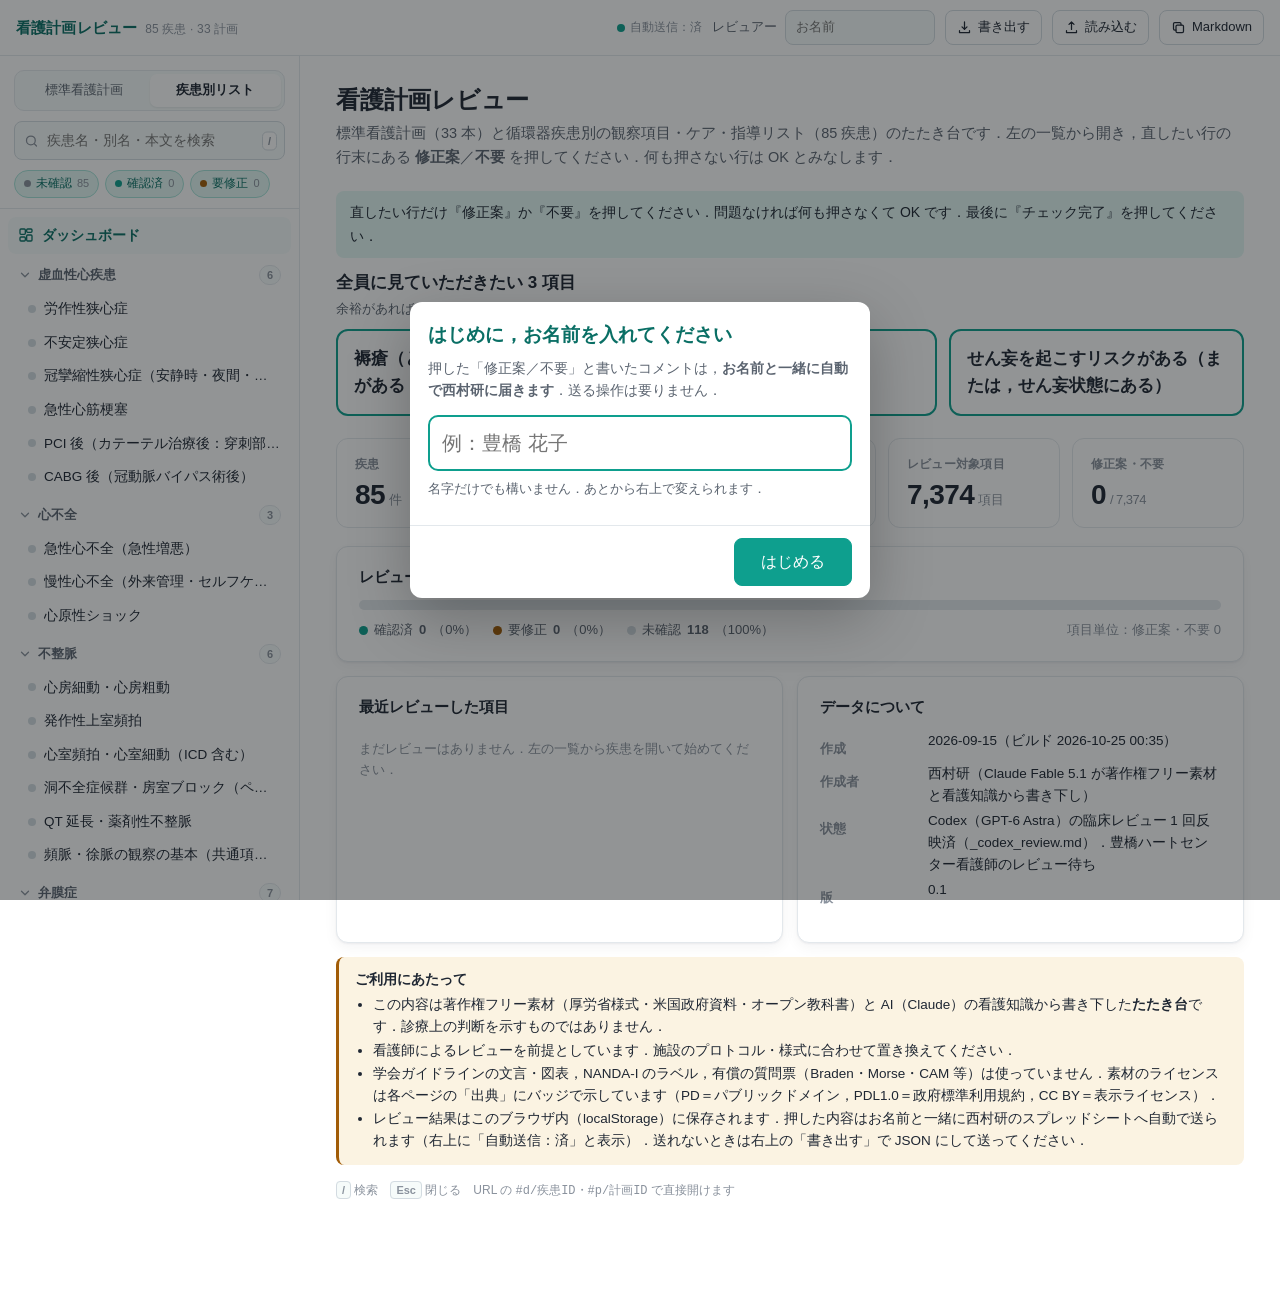
==== commit 4e739dc8: "update docs Co-Authored-By: Claude Opus 5.5 <noreply@anthropic.com>" ====
--- a/app/index.html
+++ b/app/index.html
@@ -418,7 +418,7 @@
 </dialog>
 
 <script src="../common/done.js"></script>
-<script type="application/json" id="data">{"built":"2026-10-25 00:25","plans":{"meta":{"title":"標準看護計画（入院時に必ず確認する代表的な 3 領域）：褥瘡・転倒転落・せん妄","version":"0.1","created":"2026-09-15","author":"西村研（Claude Fable 5.1 が著作権フリー素材と看護知識から書き下し）","review_status":"Codex（GPT-6 Astra）の臨床レビュー 1 回反映済（_codex_review.md）．豊橋ハートセンター看護師のレビュー待ち","license_policy":"NANDA-I の診断ラベル文言は使わない（規約でソフトウェア・EHR・AI への組み込みを書面許諾なしに禁止）．Braden（有償）・Morse（要許可）・CAM（要許諾）はアプリに載せず，4AT（CC BY 4.0）・CAM-ICU（臨床実装は許可不要）・厚労省様式（PDL1.0）を使う．Open RN（CC BY 4.0）と米国政府資料（パブリックドメイン）は出典明記で利用．詳細 license_check.md","format_note":"看護問題 → 立案基準（対象となる患者の状態） → 関連因子 → アセスメント → 長期目標／短期目標 → O-P（観察）・T-P（ケア）・E-P（指導）→ 評価．病棟で使う平易な言葉で書く．入院時に全員へ行うのは「評価」であり，個別の看護計画は評価結果と院内基準に応じて立てる（全例で 3 つを立てるかは施設の運用による）．"},"plans":[{"id":"pressure_injury","group":"安全・リスク","problem":"褥瘡（とこずれ）ができるリスクがある","problem_plain":"同じ場所に体重がかかり続けて皮膚と皮下組織が傷むこと．寝たきり・座りっぱなし・栄養不良・むくみがあると起きやすい．","applies_when":["自分で寝返りが打てない，または少ない（日常生活自立度 B・C）","ベッド上安静や座位が長い（心不全の安静・術後・カテーテル後の安静）","むくみ（浮腫）がある，やせている，食事量が少ない","皮膚が湿っている（失禁・発汗），骨の出っ張りが目立つ","循環が悪い（低血圧・ショック・末梢冷感・血管作動薬の使用）"],"related_factors":["圧迫：同じ体位が長く続く，体位変換の不足","ずれ・摩擦：ベッドの背上げでずり落ちる，移動時に引きずる","湿潤：失禁・発汗・浸出液","栄養：低アルブミン，食事量低下，脱水","循環：低灌流（心不全・ショック），浮腫","知覚：麻痺・鎮静・意識障害で痛みに気づけない"],"assessment":{"scales":[{"name":"厚労省「褥瘡対策に関する診療計画書」（基本診療料の施設基準等 通知の別添 6・別紙 3，参考様式）の危険因子評価（日常生活自立度，基本的動作能力，病的骨突出，関節拘縮，栄養状態低下，皮膚湿潤，浮腫，皮膚の脆弱性）","license":"厚労省サイト（PDL1.0）．参考様式であり，自院様式や危険因子評価票を分けた運用も可","note":"入院時に全員評価．該当があれば計画を立てる．現行の対象入院料・様式は院内の医事担当と最新通知で照合"},{"name":"OH スケール（自力体位変換・病的骨突出・浮腫・関節拘縮の 4 項目）","license":"利用条件の一次情報が見つからず保留（license_check.md）．採用前に権利者へ確認","note":"日本の高齢者向けに作られ，項目が少なく現場向き"},{"name":"Braden スケール（知覚・湿潤・活動性・可動性・栄養・摩擦とずれ）","license":"判定 1：有償ライセンス（病床数課金）．ソフトウェアへの組み込みは不可（license_check.md）．Open RN 掲載の Braden 表も Fair Use 扱いで CC BY 対象外","note":"使う場合は施設の既存運用に合わせる"},{"name":"DESIGN-R（できてしまった褥瘡の重症度評価）","license":"判定 2：日本褥瘡学会（無断転載不可）．施設で使用中の版を参照するにとどめる","note":"予防計画では不要．発生後に使う"}],"assessment_points":["入院時に褥瘡の有無を確認し，既にある場合は部位・大きさ・深さ・痛み・感染のサイン・発見日を記録して，治療（施設で使う DESIGN-R の版で評価）と別部位の予防を並行する．状態が変わったとき（安静度の変更，発熱，食事量低下，むくみの増加）に再評価．転棟・退院時は皮膚の状態を引き継ぐ","好発部位を毎日見る：仙骨部（おしりの上の骨），かかと，大転子（腰の横の骨），肩甲骨，後頭部，くるぶし","医療機器の当たる部位も見る：酸素マスク・カニューラの耳と鼻，SpO2 プローブ，弾性ストッキングの縁，尿道カテーテル，点滴ルート","赤みを見つけたら指で押して白くなるか確認（白くならない赤みは褥瘡の始まり）．赤みだけでなく，暗赤色・紫色，熱感や冷感，硬さや軟らかさの変化，痛みも深部の損傷のサイン．失禁による皮膚炎・皮膚裂傷・内出血（抗凝固薬）と区別する"]},"goals":{"long_term":"入院中，褥瘡をつくらない（退院時に皮膚トラブルがない）","short_term":["1 週間以内：好発部位に持続する赤みがない","1 週間以内：2〜3 時間ごとの体位変換または自力での除圧ができている","1 週間以内：皮膚が清潔で乾いた状態が保てている","入院時に栄養リスクを確認し，摂取不足が続く・見込まれる時点で管理栄養士に相談している（必要量は管理栄養士・医師が算定．「配膳の 7 割」ではなく必要エネルギー・たんぱく質に対して評価．心不全・腎機能に応じた塩分・水分制限と両立させる）"]},"OP":["皮膚の状態：好発部位と機器の当たる部位の赤み・水ぶくれ・ただれ・痛み（毎日，体位変換時）","赤みを押して白くなるか（消えない赤みは要注意）","体位変換の回数と実際の姿勢（同じ向きで固まっていないか）","自力で動けるか：寝返り・座り直し・立ち上がりの程度","湿り気：失禁の有無と回数，発汗，オムツ内の状態","栄養：食事摂取量（必要量に対する割合），体重（心不全では除水による減少と区別），血液データ（アルブミンは炎症の影響を受けるので単独で判断しない），嚥下・口腔の状態，絶食の有無．水分状態は出納・うっ血所見・腎機能と合わせて見る（口の渇き・尿量減少は薬や低心拍出でも起こる）","むくみの程度と部位（すねを押してへこみが残るか）","循環：血圧，末梢の冷感・色，血管作動薬（昇圧薬）の使用","痛み・しびれの訴え，鎮静の深さ，意識レベル（痛みに気づけるか）","マットレスの種類が状態に合っているか，シーツのしわ・食べこぼし"],"TP":["体位変換：間隔は皮膚の反応・自力体動・呼吸循環・マットレス・睡眠を見て個別に決める（一般的な目安は 2〜3 時間ごと，施設基準に従う）．30 度側臥位で骨の出っ張りに体重を集中させない．実施後の皮膚と本人の耐えられ具合で見直す","背上げは呼吸状態（起坐呼吸）・誤嚥予防・処置上の指示を優先し，その範囲でできるだけ低く（褥瘡予防上の目安は 30 度以下）．上げるときは膝を先に上げてずり落ちを防ぎ，背上げ後は背抜き（体を一度浮かせてずれを解放）をする","体圧分散マットレス（エアマットなど）をリスクに応じて選ぶ．かかとは浮かせる（クッションで下腿を支える）","移動・体位変換のときは引きずらず，スライディングシートや 2 人介助で持ち上げる","皮膚を清潔に保ち，濡れたままにしない：失禁後はすぐ洗浄し，こすらず押さえ拭き．乾燥肌には保湿剤，湿潤部には撥水クリームで皮膚を守る","オムツやパッドは吸収力のあるものを使い，重ね敷きしない．シーツのしわを伸ばす","医療機器の固定を毎日見直す：カニューラの耳あて，マスクの当たり，プローブの位置を変える","栄養：食事の形態・好みを調整し，摂取量が少なければ栄養士に相談．必要なら補助食品や経腸栄養を医師と検討","むくみのある部位は圧迫を避け，可能なら挙上","赤みや変色を見つけたら：まずその部位に体重をかけない体位にし（揉まない），圧迫の原因を確認してから医師・皮膚排泄ケア認定看護師に報告．被覆材は除圧と原因評価のあとに検討","座位が長い患者にはクッションを使い，こまめに除圧する（前かがみ・左右への重心移動・介助での座り直しなど．上肢で持ち上げるプッシュアップは術後や上肢制限のある患者には促さない）"],"EP":["患者へ：同じ姿勢を続けると皮膚が傷むこと，寝返りや座り直しを自分でできる範囲でしてほしいこと","患者へ：おしりやかかとに痛み・違和感があれば教えてほしい（我慢しない）","患者・家族へ：食事をしっかり取ることが皮膚を守ること，食べにくいときは相談してほしい","家族へ：面会時に見つけた赤みや，患者の姿勢がずっと同じことに気づいたら看護師に伝えてほしい","家族へ：退院後も続く場合は，体位変換の方法，マットレスのレンタル，皮膚の見方を退院前に一緒に練習する","患者へ：オムツを使っている場合は，汚れたら遠慮なく知らせてほしいこと"],"evaluation":{"timing":"1 週間ごと，および状態が変わったとき（安静度変更・発熱・食事量低下・浮腫増加）","indicators":["好発部位に消えない赤み・水ぶくれ・ただれがない","計画した体位変換が実施できている（記録で確認）","皮膚が清潔・乾燥している時間が保てている","必要量に対する摂取量が確保され，浮腫を考慮した体重・筋肉量が維持または改善（アルブミン単独では判断しない）"],"revise_if":"赤みが出た／安静度が変わった／栄養状態が悪化した／機器が増えた"},"cardio_ward_notes":["心不全の急性期は安静＋むくみ＋低灌流が重なり，短期間で褥瘡ができやすい．利尿が進んで体重が落ちる時期は骨の出っ張りが目立ってくるので再評価","カテーテル後の穿刺部の安静は穿刺部位（橈骨・大腿）・止血法・出血状況で時間が異なる．大腿穿刺で臥床が続くと仙骨部の圧迫が続くため，安静中も安全にできる範囲（小さな体のずらし）で皮膚・穿刺部・末梢循環を確認し，解除後にも必ず皮膚を見る","IABP・ECMO・人工呼吸中は体位変換に制限があるため，小さな体位のずらし（スモールシフト）と機器部位の観察を増やす","抗凝固薬を使っている患者は皮膚の内出血・血腫ができやすく，赤みとの区別に注意"],"sources":[{"name":"厚生労働省 褥瘡対策に関する診療計画書（令和 8 年度 基本診療料の施設基準等 通知 保医発0305第7号 別紙 3，p.306-307）","url":"https://www.mhlw.go.jp/content/12400000/001732097.pdf","license":"PDL1.0（CC BY 4.0 互換）","note":"参考様式．危険因子評価の項目を利用"},{"name":"Open RN Nursing Fundamentals 2e, Ch.10 Integumentary（10.4 Pressure Injuries，10.6 Applying the Nursing Process）","url":"https://wtcs.pressbooks.pub/nursingfundamentals/","license":"CC BY 4.0（10.5 の Braden 表は Fair Use 扱いで対象外）","note":"予防ケアの体系を参考"},{"name":"AHRQ Preventing Pressure Ulcers in Hospitals: A Toolkit for Improving Quality of Care","url":"https://www.ahrq.gov/patient-safety/settings/hospital/resource/pressureulcer/tool/index.html","license":"米国政府著作物（パブリックドメイン）","note":"予防バンドル（皮膚評価・体圧分散・湿潤管理・栄養・体位変換）の構成を参考"},{"name":"MedlinePlus: Pressure sores（Health Topic）","url":"https://medlineplus.gov/pressuresores.html","license":"パブリックドメイン","note":"患者向け説明の言い回しを参考"}],"generated_by":"Claude（看護知識．要看護師レビュー）"},{"id":"fall_risk","group":"安全・リスク","problem":"転倒・転落のリスクがある","problem_plain":"ベッドやトイレへの移動，夜間の歩行などで転んだり，ベッドから落ちたりする危険があること．入院中は環境が変わり，薬や点滴ルートの影響で普段より転びやすい．","applies_when":["過去 1 年以内に転倒したことがある","歩行が不安定，杖・歩行器を使う，立ち上がりに時間がかかる","ふらつきを起こす薬を使っている：利尿薬，降圧薬，睡眠薬，抗不安薬，オピオイド，抗不整脈薬","夜間にトイレへ行く回数が多い（利尿薬の効く時間帯）","認知機能の低下，せん妄，見当識障害がある","視力・聴力の低下，点滴ルート・ドレーン・酸素チューブがある","起立性低血圧（立ち上がると血圧が下がる），不整脈，失神の既往"],"related_factors":["身体：筋力低下，バランス障害，麻痺，しびれ，視力低下","循環：起立性低血圧，徐脈・頻脈，脱水（利尿薬），失神","薬剤：睡眠薬・抗不安薬・利尿薬・降圧薬・オピオイド・血糖降下薬","認知・意識：せん妄，認知症，鎮静，夜間の見当識障害","環境：慣れない病室，暗い廊下，濡れた床，ベッドの高さ，履物，ルート類","行動：ナースコールを押さずに自分で動く，「迷惑をかけたくない」心理，急いでトイレへ行く"],"assessment":{"scales":[{"name":"転倒・転落アセスメントシート（施設独自：既往・年齢・活動・認知・薬剤・排泄・環境の項目で点数化）","license":"施設の様式を使う","note":"多くの病院が独自様式を持つ．豊橋ハートセンターの様式をそのまま使うのが早い"},{"name":"Morse Fall Scale（転倒歴・副診断・歩行補助具・点滴・歩き方・精神状態の 6 項目）","license":"判定 3：無償だが著者の許可が必要（\"free of charge but permission from the author is required\"）．AHRQ ツールキットでも Competency Request Form の提出が条件","note":"世界的に使われる簡便スケール．採用するなら許可申請"},{"name":"厚労省・重症度，医療・看護必要度 B 項目（寝返り，移乗，口腔清潔，食事摂取，衣服の着脱，診療・療養上の指示が通じる，危険行動）","license":"厚労省サイト（PDL1.0）","note":"転倒専用の尺度ではなく参考情報．評価の頻度は入院料・年度で異なる．転倒歴・薬剤・排泄・循環は別途評価する"},{"name":"起立性低血圧の確認（臥位で 5 分安静後 → 立位 1 分・3 分の血圧・脈拍・症状）","license":"一般的手技（事実）","note":"安全に立てる患者に行う．収縮期 20 mmHg 以上または拡張期 10 mmHg 以上の低下で陽性．症状（めまい・目の前が暗い）が出れば数値にかかわらず中止して座らせる"}],"assessment_points":["入院時に全員評価し，安静度の変更・薬の変更・夜間の様子で再評価","『どんなときに転びそうか』を具体的にする：夜間トイレ，起き上がり直後，点滴を持って歩くとき，シャワー後","患者本人の認識を聞く：自分は大丈夫と思っているか，ナースコールを押す気があるか","利尿薬の投与時刻と排尿パターン（何時ごろトイレに行くか）を把握する"]},"goals":{"long_term":"入院中，転倒・転落によるけががなく，安全に活動範囲を広げて退院できる（転倒ゼロだけを追って活動を制限しすぎない）","short_term":["入室時：ナースコールを理解し操作できるか確認し，できる患者とは『動く前に呼ぶ』を共有，難しい患者は訪室・排泄援助・代替の呼び出し手段を決めている","入室時：ベッド周りの環境（高さ・柵・ライト・履物・ルート）が整っている","初回離床前：起立性低血圧・ふらつきの有無を確認し，暫定の移動方法（介助の要否）が決まっている．翌勤務以降，実際の様子で更新","初夜から：排泄の援助方法が決まり，観察した排泄パターンに合わせて誘導や環境調整を更新している"]},"OP":["歩き方・立ち上がり・座り方（ふらつき，つかまる，時間がかかる，足を引きずる）","起立時の血圧・脈拍の変化，めまい・目の前が暗くなる訴え","意識レベル・見当識（今どこにいるか，時間），夜間の落ち着きのなさ","薬：睡眠薬・抗不安薬・利尿薬・降圧薬・オピオイドの開始や増量，服用後の様子","排泄パターン：トイレの回数・時間帯，尿意の切迫，下痢，夜間の回数","視力・聴力・履物・眼鏡の使用","ルート類：点滴，酸素チューブ，モニタ電極，ドレーン，尿道カテーテルの長さと絡み","環境：ベッドの高さ・柵・ストッパー，床の水濡れ，照明，ナースコールの位置，床頭台の距離","本人の行動：ナースコールを押すか，一人で動こうとするか，急ぐか","検査データ：貧血（ヘモグロビン），電解質（ナトリウム・カリウム），血糖，脱水の指標","心電図モニタ：徐脈・頻脈・ポーズ（心停止に近い間隔），失神の前兆"],"TP":["就床中はベッドを低くし，ストッパーをかける．移乗・立ち上がりのときは足底が床につき立ちやすい高さに調整する（低すぎると立ち上がりにくい）．柵は必要な側だけ上げ，本人が降りられないよう囲う使い方は行動制限にあたるため院内指針に従う","ナースコール・眼鏡・ティッシュ・飲み物を手の届く位置に置く","履物はかかとのある滑りにくいものにし，スリッパは避ける","点滴・酸素チューブ・モニタのコードをまとめ，歩行時の長さを確保するか一時的に外せるか医師と相談","夜間は足元灯をつけ，トイレまでの通路に物を置かない","利尿薬は可能なら午前中に投与し，夜間排尿を減らす（医師と相談）","観察した排泄パターンに合わせて先回りの声かけ・誘導（例：利尿薬 1〜2 時間後，就寝前）．眠っている患者を一律に起こす固定時刻の誘導はしない","起立性低血圧がある患者：起き上がりは段階的に（座る → 足を下ろす → 立つ，各段階で症状がないことを確認してから進む．時間は目安であり症状と安静指示を優先）","歩行が不安定な患者は見守りまたは介助歩行にし，安静度・介助方法をベッドサイドに表示する","離床センサー・ベッドセンサーは本人の行動パターンに合わせて使い，鳴ったらすぐ対応できる配置にする","せん妄・認知症がある患者は，訪室の頻度を上げ，日中の覚醒と夜間の睡眠のリズムを整える","転倒したときは：無理に起こさず，まず意識・呼吸・循環・出血・痛みを確認し応援を呼ぶ．意識低下や呼吸循環の異常があれば院内の緊急対応へ．医師に報告し，頭部打撲の有無が不明な場合や抗凝固薬・抗血小板薬使用時は画像検査の要否を早めに判断してもらう．その後の神経症状・バイタル・痛みの再評価の頻度と担当を医師と決める（薬を独断で休止しない）．インシデント報告と計画の見直し"],"EP":["患者へ：『必要なときは遠慮なく呼んでください』と伝え，動く前に呼んでほしいことを共有する（理解や操作が難しい患者は約束に頼らず訪室・援助で補う）","患者へ：起き上がるときはゆっくり，座ってから立つ．めまいがしたら座って待つ","患者へ：利尿薬でトイレが近くなること，夜間は特に転びやすいことを説明し，夜は必ず呼んでもらう","患者へ：睡眠薬や痛み止めを飲んだ後はふらつきやすいことを説明する","患者・家族へ：自宅から歩きやすい靴・慣れた杖を持ってきてもらう","家族へ：面会時にベッドの高さを変えたり柵を下げたりしたら元に戻してほしいこと","家族へ：退院後の自宅環境（段差・手すり・夜間の照明・トイレまでの動線）の見直し，必要なら退院支援に相談"],"evaluation":{"timing":"毎日（夜勤帯の様子を含む）と 1 週間ごと，薬や安静度の変更時","indicators":["けがの有無，転倒・転落，ヒヤリハットを分けて記録し，いずれも増えていない．安全に行えた活動（歩行距離など）が広がっている","ナースコールを使って動けている（一人で動いた回数の減少）","環境チェック（高さ・柵・履物・ルート・ライト）が毎勤務で確認されている","起立時の血圧低下・ふらつきが改善または対応方法が定着している"],"revise_if":"転倒・ヒヤリハットがあった／薬が変わった／安静度が上がった／せん妄が出た／夜間の排尿回数が増えた"},"cardio_ward_notes":["利尿薬（フロセミドなど）の静注後 30 分〜2 時間はトイレの回数が急に増える．投与時刻を把握し，先回りで誘導する","降圧薬・硝酸薬・β遮断薬の開始や増量の直後は起立性低血圧が出やすい．初回歩行は見守りで","徐脈・房室ブロック・洞不全で失神する患者は，前兆なく倒れることがある．モニタのポーズと『目の前が暗くなる』訴えを重視","カテーテル後の穿刺部の安静解除直後（初回歩行）は，長時間の臥床で立ちくらみが出やすい","抗凝固薬・抗血小板薬を使っている患者は，転倒時の頭部出血・血腫のリスクが高い．転倒後は症状がなくても医師へ報告","ペースメーカ植込み後は術式・時期に応じた術側上肢の動作制限（挙上・荷重）が指示されることがある．個別の指示を確認し，ベッド柵をつかむ動作に注意"],"sources":[{"name":"AHRQ Preventing Falls in Hospitals: A Toolkit for Improving Quality of Care","url":"https://www.ahrq.gov/patient-safety/settings/hospital/fall-prevention/toolkit/index.html","license":"米国政府著作物（パブリックドメイン）","note":"リスク因子と介入バンドルの構成を参考"},{"name":"CDC STEADI (Stopping Elderly Accidents, Deaths & Injuries)","url":"https://www.cdc.gov/steadi/","license":"パブリックドメイン","note":"高齢者の転倒リスク因子・薬剤・起立性低血圧の確認方法"},{"name":"厚生労働省 重症度，医療・看護必要度 評価票（令和 8 年度 通知 別紙 7，p.358-360）","url":"https://www.mhlw.go.jp/content/12400000/001732097.pdf","license":"PDL1.0","note":""},{"name":"厚生労働省 医療安全管理マニュアル作成例（転倒・転落）","url":"https://www.mhlw.go.jp/topics/bukyoku/isei/i-anzen/1/torikumi/naiyou/manual/2j.html","license":"PDL1.0","note":""},{"name":"Open RN Nursing Fundamentals 2e, Ch.5 Safety（5.6 Preventing Falls）","url":"https://wtcs.pressbooks.pub/nursingfundamentals/","license":"CC BY 4.0","note":""}],"generated_by":"Claude（看護知識．要看護師レビュー）"},{"id":"delirium_risk","group":"安全・リスク","problem":"せん妄を起こすリスクがある（または，せん妄状態にある）","problem_plain":"入院・手術・薬・体の不調をきっかけに，数時間〜数日で急に注意力が落ち，時間や場所がわからなくなったり，幻覚や興奮，逆にぼんやり眠りがちになる状態．高齢者と術後・集中治療室で起きやすく，転倒やルート抜去，回復の遅れにつながる．","applies_when":["70 歳以上（目安），認知症・軽度認知障害がある","過去にせん妄を起こしたことがある","手術（特に心臓手術），集中治療室（CCU/ICU）入室，人工呼吸","せん妄を起こしやすい薬：睡眠薬（ベンゾジアゼピン系），抗不安薬，オピオイド，抗コリン薬，ステロイド，一部の抗不整脈薬","脱水，電解質異常，感染・発熱，低酸素，低血糖，便秘・尿閉，痛み","視力・聴力の低下，眼鏡・補聴器を持ってきていない","睡眠不足，昼夜逆転，環境の変化（転室・転棟），アルコール多飲歴"],"related_factors":["準備因子（もともとの脆さ）：高齢，認知症，脳血管障害の既往，アルコール多飲，視聴覚障害","直接因子（引き金）：手術・麻酔，薬剤，低酸素・低灌流，感染，脱水，電解質異常，痛み，便秘・尿閉","促進因子（環境）：ICU の騒音と光，睡眠の分断，身体拘束，ルート・モニタ類，家族と会えない，眼鏡・補聴器がない"],"assessment":{"scales":[{"name":"厚労省「せん妄ハイリスク患者ケア加算」のチェックリスト（別紙様式 7 の 3：70 歳以上／脳器質的障害／認知症／アルコール多飲／せん妄の既往／リスク薬剤／全身麻酔を要する手術後・予定）","license":"厚労省サイト（PDL1.0）","note":"入院時のリスク評価に使える．チェックだけで終わらず，対策の実施日・担当・定期的な症状確認を記録する枠組み．70 歳未満でも臨床的リスクがあれば対象にする"},{"name":"CAM（Confusion Assessment Method：急性発症と変動／注意力低下／思考のまとまりのなさ／意識レベルの変化）","license":"判定 2：\"Not to be reproduced without permission\"．アプリに文言を載せるには許諾が必要（日本語版あり）","note":"『今せん妄があるか』を調べる道具（リスク評価とは別）．1＋2 に加え 3 または 4 で陽性．深い鎮静などで評価できないときは『評価不能』として陰性と区別し，陽性なら医学的評価につなぐ"},{"name":"CAM-ICU（人工呼吸中でも使える版）","license":"判定 4：臨床実装は許可不要（\"do not require … written letter of permission for implementation and clinical use\"），著作権行の表示必須，他用途は要連絡．日本語マニュアルあり","note":"CCU/ICU 向け"},{"name":"4AT（覚醒／AMT4／注意／急性変化の 4 項目）","license":"判定 5：CC BY 4.0，日本語版（docx/pdf）あり，商用可．改変時は明示し公式版の妥当性は適用されない旨を書く","note":"看護師が 2 分程度で使える．アプリに組み込む第一候補"},{"name":"DST（せん妄スクリーニング・ツール，日本）","license":"判定 2：「無断転載を禁じます」","note":"施設で使用中なら参照のみ"}],"assessment_points":["入院時に全員リスク評価し，手術前後・ICU 入退室・薬の変更・発熱時に再評価","『いつもと違う』を見逃さない：会話がかみ合わない，視線が定まらない，急にぼんやり，夜だけ落ち着かない","静かなタイプ（低活動型：眠りがち・返事が少ない）は見逃されやすい．興奮だけがせん妄ではない","家族に『普段の様子』を聞く（いつもの会話・記憶・生活リズム）．変化の基準になる","身体の原因を必ず探す：SpO2，血圧，血糖，体温，尿量，便秘，尿閉，痛み，採血（ナトリウム・カルシウム・腎機能・炎症）"]},"goals":{"long_term":"入院中，せん妄を起こさない．起きた場合は早く見つけて原因に対応し，苦痛と危険（けが・ルート抜去）がないまま回復に向かう","short_term":["24 時間以内：リスク評価と『普段の様子』の把握ができ，眼鏡・補聴器・時計・カレンダーが手元にある","3 日以内：昼は起きて夜は眠るリズムがつくれている（夜間睡眠 4〜6 時間の目安）","3 日以内：痛み・便秘・脱水・低酸素などの身体的な引き金が取り除かれている","毎勤務：注意力・見当識の変化がチェックされ，新たな変化は発見時に呼吸・循環・血糖・神経症状を確認して速やかに医師へ報告されている（異常があれば院内の緊急対応へ）"]},"OP":["注意力：会話に集中できるか，話が飛ぶか，同じことを繰り返すか（毎勤務）","見当識：今日の日付・今いる場所・自分の状況がわかるか","意識レベルの変化：ぼんやり，眠りがち，逆に興奮・落ち着かない，日内変動（夕方〜夜に悪化しないか）","幻覚・妄想：『虫がいる』『誰かが来た』などの訴え，ルートを引っ張る，起き上がろうとする","睡眠：夜間の睡眠時間，中途覚醒，昼寝の量，昼夜逆転","身体の引き金：SpO2・呼吸，血圧・脈拍，体温，血糖，尿量・尿閉，最終排便日，痛みの程度","薬：睡眠薬・抗不安薬・オピオイド・抗コリン薬・ステロイドの開始と増量，効き方","採血：ナトリウム・カリウム・カルシウム，腎機能，肝機能，炎症反応，貧血","水分・食事の摂取量，口の渇き，皮膚の乾燥","感覚：眼鏡・補聴器を使えているか，明るさと騒音","ルート類とその必要性（点滴・尿道カテーテル・モニタは外せないか）","家族の面会・声かけの状況，本人の不安の訴え"],"TP":["身体の引き金を取り除く：酸素化の改善，脱水の補正，痛みのコントロール，便秘・尿閉の解消，感染の治療（医師と協働）","薬の見直しを医師・薬剤師に相談：ベンゾジアゼピン系睡眠薬や抗コリン薬の減量・中止（長期内服薬の急な中止は離脱を起こすため減らし方は医師・薬剤師が決める），オピオイドの適正化．最終飲酒の時刻・飲酒量・過去の離脱歴を確認し，アルコールや薬の離脱によるせん妄は別の対応になる","見当識を助ける：時計・カレンダー・窓の外が見える配置，訪室のたびに日付・場所・自分の名前を自然に伝える","眼鏡・補聴器・入れ歯を使えるようにする（家族に持参依頼）","昼夜のリズム：日中はカーテンを開けて明るく，離床・会話・リハビリで覚醒を促す．夜は照明を落とし，会話や不要な物音を減らし，処置をまとめて睡眠を分断しない（電極管理などで不要なアラームを減らす．生命監視モニタの警報音は院内基準どおり確保し，消音・減音を睡眠対策にしない）","早期離床：安静度の範囲で座位・歩行を進める（循環器の安静指示は守る）","不要なルート・カテーテル・モニタは医師と相談して早く外す","身体拘束は原則行わない．必要と判断する場合は代替策を尽くしたうえでチームで判断し，患者・家族に説明，理由・時間・観察・解除条件を院内指針に沿って記録し，勤務ごとに解除できないか検討する（家族の同意だけを根拠にしない）","興奮時：否定せず落ち着いた声で話す，安全を確保（ベッドを低く，危険物を離す），一人にしない，必要なら医師に薬物治療を相談．薬を使うときは QT 延長・不整脈・低血圧・過鎮静・嚥下障害に注意し，心電図・電解質・併用薬を確認して投与後の反応を観察する","低活動型（眠りがち）：『静かだから大丈夫』とせず，まず低酸素・低血糖・過鎮静・脳卒中などの原因を確認し医師に報告．覚醒と嚥下が十分なら，許可された安静度と個別の水分管理方針（心不全の制限）の範囲で声かけ・離床・飲水を援助する","家族の協力：面会・電話・写真・なじみの物（時計・ラジオ）を持ち込んでもらう","転室・転棟はできるだけ避け，担当看護師をなるべく固定する"],"EP":["患者へ（入院時・術前）：入院や手術のあとに一時的に混乱することがあり，多くは数日で戻ること．眼鏡・補聴器・時計を持ってきてほしいこと","患者へ：眠れない・痛い・便が出ない・不安なときは我慢せず知らせてほしいこと","家族へ：せん妄とは何か，認知症とは別の状態で原因への対応で改善が期待できること．ただし回復までの期間には個人差があり（数日〜数週間以上），認知症と併存することもあること","家族へ：面会時にできること（普段の話をする，日付や場所をさりげなく伝える，なじみの物を置く）","家族へ：『いつもと違う』と感じたらすぐ看護師に伝えてほしいこと（家族が最初に気づくことが多い）","家族へ：興奮しているときに否定したり叱ったりしないこと，落ち着いて短い言葉で話すこと","患者・家族へ（回復後）：本人が覚えていないことがあり不安になるので，起きたことを簡単に説明する"],"evaluation":{"timing":"毎勤務（特に夜勤帯の様子），および手術後・ICU 退室後・薬変更後 3 日間は重点的に","indicators":["注意力・見当識の低下が出ていない，または出ても原因への対応が進み，症状の日内変動・苦痛・危険が減っている（回復期間は個人差があるので日数で一律に判定しない）","夜間睡眠が確保され，昼夜逆転がない","身体の引き金（酸素・脱水・痛み・便秘・尿閉）が管理されている","ルート抜去・転倒・身体拘束が起きていない","家族が変化に気づいて知らせてくれる関係ができている"],"revise_if":"せん妄が出た／興奮・幻覚が出た／低活動型が疑われる／手術・ICU 入室が決まった／薬が変わった"},"cardio_ward_notes":["心臓手術（CABG・弁手術）後と CCU 入室中はせん妄が特に多い．術前から家族に説明し，眼鏡・補聴器・時計の持参を依頼する","低心拍出・低酸素・低血圧は脳への血流低下からせん妄を起こす．『せん妄＝精神的なもの』ではなく，まず循環と酸素を確認する","利尿薬による脱水・電解質異常（ナトリウム・カリウム低下）はせん妄の引き金．採血と水分バランスを確認","抗不整脈薬・ジギタリス・β遮断薬の一部は混乱を起こすことがある．開始後の変化に注意","モニタ・点滴・IABP などで安静が必要な患者は，離床の代わりにベッド上で会話・軽い運動・日光を取り入れる","IABP・ECMO・動脈ライン・ペーシングリードなどの自己抜去は，大量出血や循環補助の中断に直結する．せん妄の早期発見が循環器病棟では特に重要"],"sources":[{"name":"厚生労働省 せん妄ハイリスク患者ケア加算 チェックリスト（令和 8 年度 様式（医科） 別紙様式 7 の 3，p.19）","url":"https://www.mhlw.go.jp/content/12400000/001713885.pdf","license":"PDL1.0","note":""},{"name":"Open RN Nursing Fundamentals 2e, Ch.6 Cognitive Impairments（6.2 Delirium，6.4）","url":"https://wtcs.pressbooks.pub/nursingfundamentals/","license":"CC BY 4.0","note":"せん妄の原因・予防介入の体系を参考"},{"name":"4AT（rapid clinical test for delirium）","url":"https://www.the4at.com/","license":"CC BY 4.0（日本語版あり）","note":""},{"name":"MedlinePlus: Delirium（Health Topic）","url":"https://medlineplus.gov/delirium.html","license":"パブリックドメイン","note":""},{"name":"AHRQ／HELP（Hospital Elder Life Program）の多因子介入の考え方（見当識・早期離床・睡眠・視聴覚・水分）","url":"https://help.agscocare.org/","license":"HELP のプログラム資料は権利あり（考え方のみ参照，文言は転載しない）．公式サイトは JS 描画で条文未取得","note":""}],"generated_by":"Claude（看護知識．要看護師レビュー）"},{"id":"line_self_removal_risk","group":"安全・リスク","problem":"点滴・ドレーン・カテーテル類を自己抜去するリスクがある","problem_plain":"点滴の管，尿の管，胸やお腹のドレーン，酸素チューブ，動脈ライン，IABP などを，患者が自分で引き抜いたり，体を動かした拍子に抜けたりする危険．せん妄・認知症・不快感が主な原因で，重要なルートが抜けると大量出血や治療の中断につながる．","applies_when":["せん妄・認知症・意識障害があり，ルートの意味が理解できない，または落ち着きがない","ルート・チューブが多い（点滴，尿道カテーテル，胸腔・心嚢ドレーン，酸素，モニタ電極）","抜けると命にかかわる重要ルートがある：動脈ライン，中心静脈カテーテル，IABP，ECMO，一時ペーシングリード，気管チューブ，スワンガンツカテーテル","過去にルートを引っ張った・触った・抜いたことがある","不快や痛み（固定テープのかゆみ，尿道カテーテルの違和感，口の渇き，同じ体位のつらさ）を訴える，または訴えられない","鎮静薬・睡眠薬を使っている，鎮静から覚める途中で混乱している（術後・CCU）","手が自由に動き，ルートが視界や手の届く位置にある"],"related_factors":["認知・意識：せん妄，認知症，鎮静からの覚醒途中，低酸素・低血糖・低灌流による混乱","不快：刺入部の痛み・かゆみ，尿道カテーテルによる尿意の錯覚，口渇，固定テープ，長時間同じ体位","理解：ルートの必要性が説明されていない・覚えていない，言語や聴覚の障害","環境：ルートが手の届く位置・視界に入る，夜間の見当識低下，一人の時間が長い","固定：固定の緩み，寝衣の着脱・体位変換・移乗時の引っ張り，回路やドレーンの重み","抑えつけへの抵抗：手を押さえられると余計に抜こうとする"],"assessment":{"scales":[{"name":"厚労省「せん妄ハイリスク患者ケア加算」のチェックリスト（別紙様式 7 の 3）","license":"厚労省サイト（PDL1.0）","note":"自己抜去の最大の原因はせん妄なので，せん妄リスクの評価をそのまま使う（delirium_risk の計画と共有）"},{"name":"4AT（せん妄の有無：覚醒／AMT4／注意／急性変化）","license":"判定 5：CC BY 4.0，日本語版あり","note":"『今せん妄があるか』を毎勤務 2 分で確認"},{"name":"CAM-ICU（人工呼吸中でも使える版）","license":"判定 4：臨床実装は許可不要，著作権行の表示必須","note":"CCU/ICU で気管チューブ・IABP・ECMO のある患者に"},{"name":"ルート類の自己抜去リスク評価表（施設独自：意識・行動・ルートの種類と危険度・不快の有無で段階分け）","license":"施設の様式を使う","note":"多くの病院が独自様式を持つ．『抜けたときの危険度』をルートごとに分けて記載できる様式がよい"}],"assessment_points":["入院時・ルート追加時・せん妄出現時に評価し，『どのルートが抜けると命にかかわるか』を分けて考える（優先度は器材名だけでなく，投与している薬（末梢からの昇圧薬など）・治療が中断したときの危険（酸素依存度が高い，致死性不整脈の監視中）・再確保の難しさで決める．動脈ライン・中心静脈・IABP・ECMO・一時ペーシング・気管チューブ・胸腔や心嚢のドレーンは常に最優先．末梢点滴・酸素・モニタ電極も条件によっては最優先で守る）","行動を観察する：ルートを触る・見つめる・引っ張る，テープをはがす，起き上がろうとする．夜間・覚醒直後・処置直後に多い","不快の原因を探す：痛み，かゆみ，尿意，口渇，便秘，体位．『抜こうとする』は多くの場合『不快を取りたい』の表れ","せん妄の身体的原因（低酸素・低灌流・脱水・電解質・感染・薬剤）は delirium_risk の計画に沿って必ず探す","そのルートは今も必要かを毎日医師と確認する（不要なルートを残すことが最大のリスク）"]},"goals":{"long_term":"入院中，重要ルートの計画外抜去がなく，必要な治療が中断されない（ルートは必要最小限にし，身体拘束に頼らずに安全を保つ）","short_term":["入室時／ルート追加時：抜去リスクと『抜けたときの危険度』が評価され，固定方法・観察頻度・抜けたときの対応がベッドサイドで共有されている","毎日：不要なルート・カテーテル・モニタが医師と確認され，外せるものは外されている","毎勤務：不快の原因（痛み・かゆみ・尿意・口渇・体位）が確認され，対処されている","3 日以内（目安）：せん妄の原因への対応と昼夜リズムの調整が進み，夜間にルートを触る行動が減っている","発生時：抜去に気づいた時点で出血・全身状態・再挿入の要否が確認され，医師に報告されている"]},"OP":["各ルートの種類・挿入部位・挿入日・固定の状態・必要性（毎勤務．重要ルートは訪室ごと）","刺入部と固定テープ：発赤・腫れ・かゆみ・テープのはがれ，ルートに余裕があるか（引っ張られていないか）","ルートに触る・見る・引っ張る行動，テープをはがそうとする仕草，起き上がり・ベッドからの降りようとする動き","意識レベル・注意力・見当識，夜間の落ち着きのなさ，会話のかみ合わなさ（せん妄の兆候）","不快の訴え：痛み，かゆみ，尿意や排尿感（尿道カテーテル），口渇，便意，体位のつらさ．訴えられない患者は表情・体動で判断","鎮静薬・睡眠薬・オピオイドの投与状況と覚醒の程度（覚醒途中が最も危険）","動脈ライン・IABP・ECMO・一時ペーシング：接続部と固定，波形・作動状況，刺入部の出血，大腿挿入側の下肢の血流（色・温度・動脈触知）","ドレーン：固定，排液量と性状，接続の緩み，たるみ，体動時の引っ張られ方","気管チューブ：固定位置（口角の目盛り），カフ圧（施設基準），バイトブロック，人工呼吸器回路の重みがチューブにかかっていないか","手の動き・握力・上肢の可動範囲（ルートに手が届くか）","家族の面会状況，本人が理解できる説明ができているか","抜去・ヒヤリハットの記録（時間帯・状況・きっかけ）"],"TP":["不要なルートは医師と相談して早く抜く（尿道カテーテルの適応，末梢点滴の必要性，モニタ電極，酸素）．『念のため』で残さない","固定：ループを作ってテープで固定し，引っ張られても刺入部に力が直接かからないようにする．ルートは寝衣の中や背側を通すなど，視界と手の届く範囲から外す．固定材は皮膚障害を起こしにくいものを選ぶ（skin_damage_risk 参照）","不快を取り除く：固定部のかゆみは固定材の変更，尿道カテーテルの違和感は固定位置の調整と必要性の再確認，口渇は口腔ケア・含嗽・許可された範囲の氷片（心不全の水分制限内），痛みは鎮痛の指示を確認","せん妄の予防と対応（delirium_risk の計画を併用）：見当識の援助，昼夜リズム，眼鏡・補聴器，家族の面会，身体的原因の是正","訪室の頻度を上げる（危険な時間帯：夜間，覚醒直後，鎮静を減らす時期）．ナースステーションに近い部屋，見える位置のベッドにする","説明を繰り返す：訪室のたびに『これは点滴の管です．抜けると血が出ます』のように短く．理解できない患者には説明だけに頼らず，環境と観察で補う","鎮静薬・睡眠薬は医師と相談し，過鎮静と覚醒途中の混乱を避ける（薬で抑えることを第一の手段にしない）","身体拘束（ミトン・抑制帯）は原則行わない．重要ルートで代替策を尽くしても危険が続く場合はチームで判断し，患者・家族に説明，理由・部位・時間・観察・解除条件を院内指針に沿って記録し，勤務ごとに解除できないか検討する．拘束中は皮膚・循環・呼吸・精神状態を観察し，家族の同意だけを根拠にしない","体位変換・移乗・清拭・寝衣交換の前にルートの位置と長さを確認し，2 人で行うときは声を掛け合う．人工呼吸器の回路やドレーンは事前に余裕を作る．IABP・ECMO の挿入側は屈曲制限を守る","抜去したとき：まず出血と全身状態を見る．末梢点滴は刺入部を圧迫（抗凝固薬中は長めに）．動脈ライン・大腿シース・IABP・ECMO は強く圧迫しながら応援と医師を呼び，院内の緊急対応へ．気管チューブは気道確保と用手換気で応援を呼ぶ．胸腔ドレーン・心嚢／縦隔ドレーンが抜けたら直ちに応援を呼び，呼吸・循環を評価し，施設手順に沿って抜去孔を覆って空気の流入を防ぎ，緊急診察につなぐ（抜けた管を押し戻さない）．その他のドレーン・尿道カテーテルは抜けた部位を清潔なガーゼで覆い，抜けた長さ・排液・出血を確認して医師に報告．再挿入の要否は医師が判断．インシデント報告と計画の見直し","家族に協力を依頼：面会中の見守り，落ち着く声かけ，なじみの物の持ち込み"],"EP":["患者へ：ルートの目的と，抜けると困ること．触りたくなったら・気になったら呼んでほしいこと（理解できる患者に）","患者へ：かゆい・痛い・トイレに行きたい気がする・喉が渇くなど，つらさは我慢せず知らせてほしいこと","患者へ：起き上がる・寝返る・トイレに行くときは呼んでほしいこと（ルートが引っかかりやすい動作）","家族へ：せん妄では無意識に抜いてしまうことがあり，本人を責めないこと．面会中に手元のルートを触っていたら看護師に知らせてほしいこと","家族へ：身体拘束を検討する場合は，理由・代替策・解除の見通しを説明し，意見を聞くこと","家族へ：眼鏡・補聴器・時計・写真など，本人が落ち着く物の持参"],"evaluation":{"timing":"毎勤務（夜勤帯を重点）と，ルートの追加・抜去時，せん妄の出現時","indicators":["重要ルートの計画外抜去がない（末梢点滴などの抜去・ヒヤリハットは分けて記録し，減っている）","不要なルートが毎日見直され，ルートの本数が減っている","不快の訴えに対処され，ルートを触る・引っ張る行動が減っている","身体拘束を使わずに管理できている，または使った場合は記録と解除の検討が毎勤務行われている"],"revise_if":"抜去・ヒヤリハットがあった／せん妄が出た／重要ルート（IABP・ECMO・動脈ライン・一時ペーシング・気管チューブ）が入った／鎮静を減らす時期に入った／身体拘束を開始・解除した"},"cardio_ward_notes":["IABP・ECMO・大腿シース・動脈ラインは抜けると数分で大量出血や循環補助の中断になる．IABP・ECMO の大腿挿入側は股関節の屈曲制限があり，体動でカニューレがずれるだけでも危険．訪室ごとに固定と刺入部を見る","一時ペーシングリード（経静脈・心外膜）が抜けると徐脈・心停止に直結する．リードの固定と本体の設定を勤務ごとに確認し，本体は患者の手の届かない場所に置く","心臓術後・CCU では術後せん妄と覚醒途中の混乱が重なる時期（術後数日）が最も危険．鎮静を減らす日は観察の頻度を上げ，家族の面会を活用する","抗凝固薬・抗血小板薬・ヘパリン使用中はルートが抜けると出血が止まりにくく，血腫が大きくなる．末梢点滴でも圧迫時間を長めにし，止血を確認してから離れる（bleeding_risk 参照）","胸腔・心嚢ドレーンやペースメーカ植込み後の創部ドレーンの抜去は気胸・心タンポナーデにつながることがある．抜去後は呼吸・血圧・心拍・頸静脈怒張を観察して医師へ","尿道カテーテルは心不全の尿量管理で入ることが多いが，利尿が落ち着いたら適応を医師と再確認する（尿路感染と自己抜去の両方を減らす）"],"sources":[{"name":"厚生労働省 医療安全管理マニュアル作成例「人工呼吸器」（自己抜管の予防，回路の重みによるチューブの牽引防止）","url":"https://www.mhlw.go.jp/topics/bukyoku/isei/i-anzen/1/torikumi/naiyou/manual/2a.html","license":"PDL1.0","note":"チューブ固定・体位変換時の回路の扱いを参考"},{"name":"厚生労働省 医療安全管理マニュアル作成例 ヒヤリ・ハット事例集「窒息」（経管チューブの自己抜去事例と防止策）","url":"https://www.mhlw.go.jp/topics/bukyoku/isei/i-anzen/1/torikumi/naiyou/manual/5h.html","license":"PDL1.0","note":"自己抜去しやすい患者の把握・固定・注入中の観察"},{"name":"厚生労働省 せん妄ハイリスク患者ケア加算 チェックリスト（令和 8 年度 様式（医科） 別紙様式 7 の 3）","url":"https://www.mhlw.go.jp/content/12400000/001713885.pdf","license":"PDL1.0","note":""},{"name":"Open RN Nursing Fundamentals 2e, 5.7 Restraints（拘束の定義，ミトンの扱い，代替策）","url":"https://wtcs.pressbooks.pub/nursingfundamentals/chapter/5-7-restraints/","license":"CC BY 4.0","note":"身体拘束の代替策と観察の考え方を参考．米国の時間規定は日本の院内指針で置き換える"},{"name":"Open RN Nursing Skills 2e, 20.13 Checklist for Drain Management（ドレーンの固定・たるみ・排液観察）","url":"https://wtcs.pressbooks.pub/nursingskills/chapter/20-13-checklist-for-drain-management/","license":"CC BY 4.0","note":""},{"name":"Open RN Nursing Skills 2e, 23.4 IV Therapy Site Assessment & Complications","url":"https://wtcs.pressbooks.pub/nursingskills/chapter/23-4-iv-therapy-site-assessment-complications/","license":"CC BY 4.0","note":"刺入部の観察項目"},{"name":"4AT（rapid clinical test for delirium）","url":"https://www.the4at.com/","license":"CC BY 4.0（日本語版あり）","note":""}],"generated_by":"Claude（看護知識．要看護師レビュー）"},{"id":"aspiration_risk","group":"安全・リスク","problem":"誤嚥・窒息のリスクがある","problem_plain":"食べ物・飲み物・唾液・吐いたものが食道ではなく気管に入ること（誤嚥）と，食べ物などがのどに詰まって息ができなくなること（窒息）．高齢，脳卒中のあと，鎮静のあと，心不全で食欲がなく体力が落ちている人に起きやすく，誤嚥性肺炎の原因になる．","applies_when":["脳卒中・麻痺・失語がある，過去に誤嚥性肺炎を起こした","食事中や食後にむせる・咳が出る・声がガラガラになる・食べ物が口に残る","高齢で歯が少ない・義歯が合わない・口の中が乾燥している／汚れている","意識レベルが低い，鎮静・麻酔・鎮痛薬のあと（カテーテル・アブレーション・電気的除細動・手術の後）","心不全の急性期で呼吸が速い（食事中に息が続かない），食思不振・体力低下がある","経鼻胃管が入っている，気管挿管を抜いた直後，人工呼吸中","嘔吐・逆流がある，ベッド上で体を起こせないまま飲食する必要がある","認知症・せん妄で一口の量やペースを自分で調整できない"],"related_factors":["嚥下機能の低下：脳卒中，加齢，サルコペニア（筋肉量の低下），意識障害・鎮静","呼吸：頻呼吸・呼吸困難で飲み込みと呼吸のタイミングが乱れる（心不全・肺炎・COPD）","口腔：口の中の細菌の増加・乾燥，義歯の不適合，歯の欠損","姿勢・環境：臥位や首が反った姿勢での飲食，急いで食べる，介助のペースが速い，食事中の会話","食形態：とろみ・形態が合っていない，薄い水分・パサつく物・餅など詰まりやすい物","薬剤：鎮静薬・睡眠薬・抗精神病薬（嚥下反射の低下），抗コリン薬（口渇）","消化管：胃食道逆流，経管栄養の注入速度や体位，嘔吐"],"assessment":{"scales":[{"name":"嚥下スクリーニング（反復唾液嚥下テスト，改訂水飲みテスト，フードテストなど施設の方法）","license":"一般的手技（事実）．実施基準と判定は施設の手順に従う","note":"意識と呼吸状態が安定してから行う．疑わしければ言語聴覚士（ST）に相談し，嚥下造影・嚥下内視鏡は医師が判断"},{"name":"厚労省 医療安全管理マニュアル作成例「窒息」の要点（食事姿勢・食事形態・介助・吸引の準備）","license":"厚労省サイト（PDL1.0）","note":"リスクの高い患者の観察と環境の整え方の枠組み"},{"name":"口腔内の評価（施設のアセスメント表：乾燥・汚れ・舌苔・義歯・歯・舌の動き）","license":"施設の様式を使う","note":"口腔ケアの計画に直結する"},{"name":"厚労省 重症度，医療・看護必要度 B 項目「口腔清潔」「食事摂取」","license":"厚労省サイト（PDL1.0）","note":"介助の必要性の把握に．嚥下専用の尺度ではない"}],"assessment_points":["入院時に『むせ・肺炎の既往・食形態・とろみ・義歯』を聞き，鎮静・手術・脳卒中発症・意識変化のときに再評価．初回の飲食は必ず看護師が見る","食事の場面を観察する：むせ，咳，湿った声（食後の『ガラガラ声』），食べこぼし，口の中の残留，食事時間の延長，疲れ","発熱・痰の増加・SpO2 低下・呼吸音の変化は誤嚥性肺炎のサイン（むせのない誤嚥もある）","経管栄養中は胃管の位置，注入中の体位，逆流・嘔吐の有無","食べられない原因が『飲み込めない』のか『食欲がない』のかを分ける（心不全の食思不振）．摂取量と体重の推移を見る"]},"goals":{"long_term":"入院中，誤嚥性肺炎・窒息を起こさず，安全な方法で口から食べることができる（または適切な栄養法に移行できる）","short_term":["入院時／初回飲食前：嚥下スクリーニングの結果と，食形態・とろみ・姿勢・介助方法がベッドサイドで共有されている","毎食：安全な姿勢（可能なら座位，首をやや前に傾ける）で食事ができ，食後も一定時間（目安 30 分〜1 時間．ただし呼吸・循環・安静度の指示を優先）上体を起こしている","毎日：口腔ケアが起床時・毎食後・就寝前に実施されている","1 週間以内：むせ・湿った声・発熱・SpO2 低下がなく，摂取量が必要量に近づいている（不足なら管理栄養士・ST に相談済み）","窒息時：発見者が直ちに応援を呼び，気道確保と院内の緊急対応を始められる"]},"OP":["食事中・食後のむせ・咳・湿った声・呼吸の乱れ・顔色（毎食）","口の中の残留，食べこぼし，一口の量，食事にかかる時間，途中の疲れ","体温・SpO2・呼吸数・呼吸音・痰の量と性状（誤嚥性肺炎の早期発見．毎勤務）","意識レベル・覚醒度（食事の前に十分起きているか），鎮静薬・睡眠薬の投与時刻","口の中：乾燥，汚れ，舌苔，義歯の適合，口内炎，歯の状態","食事の姿勢と食後の体位，ベッドの背上げの角度（褥瘡予防との兼ね合い）","指示された食形態・とろみと，実際に提供されているもの・家族の持ち込みが一致しているか","摂取量・水分量・体重の推移（心不全の水分制限との両立）","嘔吐・逆流・腹部膨満，経管栄養の注入速度・胃内の残量・胃管の位置と固定","胸部 X 線・採血（炎症反応）の結果，抗菌薬の開始の有無","患者の食べる意欲，家族の持ち込み食の内容（餅・こんにゃく・団子・大きな肉など詰まりやすい物）"],"TP":["食事は可能な限り座位（車いす・端座位）にし，ベッド上なら上体を起こして首をやや前に傾ける（厚労省マニュアルの目安は 45 度以上）．ただし循環・呼吸状態と安静度の指示を優先し，起こせない場合は食事の可否を医師と相談する","食前に覚醒を確認し，口腔ケアと必要なら吸引をしてから始める．眠い・呼吸が速い・SpO2 が低いときは無理に食べさせず医師に報告","一口の量は小さくし，一口ごとに飲み込んだことを確認してから次を入れる．食事中は不要な会話を避け，急がせない．介助は一人の患者に集中する","食形態・とろみは指示どおりに提供し，家族の持ち込みも同じ形態にしてもらう．合わないと感じたら ST・管理栄養士に相談","食後は上体を起こしたまま一定時間過ごし（目安 30 分〜1 時間），すぐに寝かせない．食後に口の中の残留を確認して口腔ケアをする","口腔ケアを起床時・毎食後・就寝前に行う（歯・舌・口蓋・義歯）．乾燥には保湿剤．自分で磨けない患者は看護師が行う","経管栄養：胃管の位置確認は施設手順に従う（挿入・再挿入時は X 線などの画像で確認し，毎回の注入前は外部の長さ・固定・ずれの兆候を確認する．気泡音だけで判断しない）．位置がわからない・ずれた疑いがあるときは栄養・水分・薬を注入せず医師に確認する．注入中〜注入後は上体を起こす．注入速度は指示どおり．嘔吐・逆流があれば中止して医師へ","吸引器と救急カートの場所を確認しておく．窒息時は直ちに食事を中止して応援を呼ぶ．有効な咳ができる（声が出る・息ができる）なら咳を促して見守る．有効な咳ができない重度の閉塞には院内採用の気道異物除去手技（背部叩打・腹部突き上げ）．反応がなくなったら胸骨圧迫から CPR を開始し，院内の緊急対応へ（BLS 手順に従う）","鎮静薬・睡眠薬・抗精神病薬の影響が疑われるときは医師・薬剤師に相談する（減量・中止は医師の判断）","摂取量が少ない場合は原因（嚥下か食欲か）を分けて ST・管理栄養士・医師に相談し，栄養法を検討する（nutrition_deficit の計画を併用）","疑わしいむせ・発熱・痰の増加は発見時に呼吸・SpO2・体温を確認して医師へ報告し，胸部 X 線・採血の指示を確認する"],"EP":["患者へ：座って食べる，一口を小さく，飲み込んでから次を食べる，食べながら話さない","患者へ：むせたときは無理に飲み込まず咳をする．食事中に苦しくなったら手を挙げて知らせる","患者へ：とろみや形態の理由（薄い水分が一番むせやすい）と，退院後も続ける必要があるかは ST の評価で決まること","家族へ：持ち込み食は看護師に確認してから．餅・こんにゃく・団子・大きな肉など詰まりやすい物を避ける","家族へ：食事介助の方法（姿勢・一口の量・ペース）と口腔ケアを退院前に一緒に練習する","家族へ：発熱・痰の増加・食事中のむせが続くときは受診の目安になること"],"evaluation":{"timing":"毎食（介助時の観察）と毎勤務，意識・呼吸状態の変化時，鎮静・手術のあと，1 週間ごと","indicators":["むせ・湿った声・食後の呼吸の変化がない，または減っている","発熱・SpO2 低下・痰の増加・肺炎の診断がない","指示された姿勢・食形態・食後の体位が毎食実施されている（記録）","口腔ケアが 1 日 3 回以上実施され，口の中が清潔で潤っている","摂取量が必要量に対して確保されている（不足時は栄養法の変更が検討されている）"],"revise_if":"むせ・発熱・肺炎が出た／意識レベルや呼吸状態が変わった／鎮静・手術・抜管があった／食形態や安静度が変わった／経管栄養が始まった"},"cardio_ward_notes":["急性心不全で呼吸が速い時期は，飲み込みと呼吸のタイミングが合わず誤嚥しやすい．呼吸数・SpO2 が落ち着くまでは少量から始め，食事開始の時期は医師と相談する","心不全の水分制限と『薄い水分はむせやすい』が重なる．とろみ水分の量も水分制限に含めて計算し，口渇には口腔ケア・含嗽で対応する","心臓カテーテル・アブレーション・電気的除細動・TAVI 後の鎮静から覚める途中や，開心術後の抜管直後は嚥下反射が鈍い．初回飲水は覚醒と嚥下スクリーニングを確認してから（施設の手順）","脳梗塞（心原性塞栓）を併発した患者は嚥下障害の頻度が高い．抗凝固薬など粉砕できない薬があるため，服薬方法は薬剤師と相談する（post_stroke_dysphagia_paralysis 参照）","誤嚥性肺炎は心不全を増悪させる（発熱・頻脈・低酸素）．発熱時は肺炎と心不全増悪の両方を疑って報告する","ベッドの背上げを長く保つと仙骨部のずれが増える．褥瘡計画（pressure_injury）と両立させ，食後の座位は車いすや端座位も検討する"],"sources":[{"name":"厚生労働省 医療安全管理マニュアル作成例「窒息」（食事姿勢・食事形態・介助・吸引）","url":"https://www.mhlw.go.jp/topics/bukyoku/isei/i-anzen/1/torikumi/naiyou/manual/2g.html","license":"PDL1.0","note":"姿勢（頸部前屈・正中位），一口量，形態，吸引器の準備の要点"},{"name":"厚生労働省 医療安全管理マニュアル作成例 ヒヤリ・ハット事例集「窒息」","url":"https://www.mhlw.go.jp/topics/bukyoku/isei/i-anzen/1/torikumi/naiyou/manual/5h.html","license":"PDL1.0","note":"45 度以上の上体挙上，一口ごとの嚥下確認，食事中の会話を避ける等の事例"},{"name":"Open RN Nursing Fundamentals 2e, 14.3 Applying the Nursing Process（Nutrition：嚥下障害の観察，とろみ，経管栄養の誤嚥予防）","url":"https://wtcs.pressbooks.pub/nursingfundamentals/chapter/14-3-applying-the-nursing-process/","license":"CC BY 4.0","note":""},{"name":"Open RN Nursing Skills 2e, 22.2 Basic Concepts Related to Suctioning","url":"https://wtcs.pressbooks.pub/nursingskills/chapter/22-2-basic-concepts-related-to-suctioning/","license":"CC BY 4.0","note":"吸引の適応と観察"},{"name":"Open RN Health Alterations, 6.7 Pneumonia","url":"https://wtcs.pressbooks.pub/healthalts/chapter/6-7-pneumonia/","license":"CC BY 4.0","note":"誤嚥性肺炎の徴候と予防"},{"name":"Open RN Health Alterations, 9.9 Cerebrovascular Accident","url":"https://wtcs.pressbooks.pub/healthalts/chapter/9-9-cerebrovascular-accident/","license":"CC BY 4.0","note":"脳卒中後の嚥下評価"},{"name":"MedlinePlus: Swallowing Disorders（Health Topic）","url":"https://medlineplus.gov/swallowingdisorders.html","license":"パブリックドメイン","note":"患者向け説明の言い回し"},{"name":"MedlinePlus: Choking（Health Topic）","url":"https://medlineplus.gov/choking.html","license":"パブリックドメイン","note":"窒息時の対応"},{"name":"MedlinePlus Medical Encyclopedia: Aspiration pneumonia","url":"https://medlineplus.gov/ency/article/000121.htm","license":"パブリックドメイン（A.D.A.M. 提供部分は出典表示）","note":""}],"generated_by":"Claude（看護知識．要看護師レビュー）"},{"id":"infection_risk","group":"安全・リスク","problem":"感染のリスクがある（創部・カテーテル・肺炎・尿路・デバイス・心内膜炎の予防）","problem_plain":"手術の傷，点滴や中心静脈のカテーテル，尿の管，人工呼吸器，ペースメーカなどの植込み機器を通して細菌が体に入り，発熱や敗血症（全身に広がる重い感染）を起こす危険．心臓の弁や人工弁に細菌がつく感染性心内膜炎は，循環器病棟で特に避けたい感染．","applies_when":["手術創・穿刺部・ドレーン・植込みデバイスの創部がある（開心術，ペースメーカ・ICD，TAVI，カテーテル治療）","中心静脈カテーテル・末梢点滴・動脈ライン・透析カテーテル・IABP・ECMO が入っている","尿道カテーテルが入っている","人工呼吸器・気管挿管・気管切開がある，意識障害・嚥下障害で肺炎になりやすい","人工弁・弁膜症・心内膜炎の既往・先天性心疾患・植込みデバイスがあり，心内膜炎のリスクが高い","糖尿病・腎不全・低栄養・高齢・ステロイドや免疫抑制薬・低心拍出で免疫や傷の治りが落ちている","長期臥床・術後で痰が出しにくく，無気肺・肺炎を起こしやすい","口の中が汚れている，歯周病，義歯がある"],"related_factors":["侵入経路：創部，カテーテル刺入部，尿道カテーテル，気管チューブ，皮膚のびらん・褥瘡","手技・環境：手指衛生の不徹底，無菌操作の不備，ルートの接続部・三方活栓の汚染，デバイスの長期留置","宿主側：高齢，糖尿病，低栄養，腎不全，低灌流，免疫抑制，ステロイド","呼吸：臥床，鎮静，痰を出せない，誤嚥，痛みによる浅い呼吸（術後）","口腔：口の中の細菌の増加（心内膜炎・肺炎の原因）","皮膚：浮腫・失禁による皮膚のびらん，テープの剥離による傷"],"assessment":{"scales":[{"name":"CDC 手指衛生（5 つのタイミング）と標準予防策・Core Infection Prevention Practices","license":"米国政府著作物（パブリックドメイン．出典表示，実質的内容の改変不可）","note":"『いつ・どう手を清潔にするか』の基準として"},{"name":"創部・カテーテル刺入部の観察表（施設の様式）","license":"施設の様式を使う","note":"手術部位感染（SSI）・中心ライン関連血流感染（CLABSI：中心ラインのある患者の血流感染をサーベイランスの定義で数える）・カテーテル関連血流感染（CRBSI：原因のカテーテルを培養で同定した臨床診断）・カテーテル関連尿路感染（CAUTI）を区別する．施設が採用しているサーベイランス（JANIS 等）の事業・部門・定義の版を指定し，臨床診断とサーベイランスの判定は別に記録する"},{"name":"尿道カテーテルの適応チェック（CDC の適応基準を施設の様式に）","license":"Open RN Nursing Skills 2e 21.3（CC BY 4.0）に CDC 基準の要約あり","note":"毎日『まだ必要か』を確認する"},{"name":"敗血症の早期認識（施設の早期警戒スコア・敗血症対応手順．qSOFA を使う場合も単独で除外しない）","license":"一般的手技（事実）","note":"感染が疑われる患者に新しい臓器障害（意識変化・血圧低下・頻呼吸・尿量減少）や全身状態の悪化があれば，発熱がなくても・低体温でも院内の緊急対応へ．qSOFA が陰性でも除外しない"}],"assessment_points":["入院時に感染源になりうるもの（創・ルート・デバイス・褥瘡・口腔）を一覧にし，各ルートの挿入日を把握する．追加・抜去のたびに更新","毎勤務，局所（創部・刺入部の発赤・腫れ・熱感・痛み・浸出液・膿）と全身（発熱・悪寒・頻脈・血圧低下・意識変化・尿量減少）を分けて観察する","発熱の原因を一つに決めつけない：創，ルート，尿，肺，褥瘡，薬剤熱，心不全増悪，心内膜炎（新しい心雑音・点状出血）","抗菌薬の投与状況（開始日・投与時刻・血中濃度・腎機能・下痢）と，血液培養が抗菌薬の前に採取されているか","患者・家族が感染予防行動（手洗い，創を触らない，口腔ケア）を理解し実行できているか"]},"goals":{"long_term":"入院中，創部・カテーテル・尿路・肺・デバイスの感染および感染性心内膜炎を起こさず，起きた場合は早期に発見して治療につながる","short_term":["毎勤務：創部・刺入部に感染徴候がなく，異常があれば発見時に医師へ報告されている","毎日：尿道カテーテル・中心静脈カテーテル・末梢点滴・ドレーンの必要性が医師と確認され，不要なものは抜去されている","毎日：口腔ケアが 1 日 3 回以上（人工呼吸中は施設基準の頻度で）実施されている","術後：深呼吸・咳嗽・早期離床（安静度の範囲）が進み，無気肺・肺炎の徴候がない","退院時：患者・家族が創部の観察・清潔の保ち方・受診の目安を言える"]},"OP":["体温（1 日数回，解熱薬の影響も記録），脈拍，血圧，呼吸数，SpO2，意識レベル，尿量（敗血症の早期発見）","創部・穿刺部・デバイス創部：発赤，腫れ，熱感，痛み，浸出液の量と性状，離開，胸骨の動揺","中心静脈・末梢・動脈ラインの刺入部：発赤，圧痛，硬結，滲出，ドレッシングのはがれ・汚染，留置日数","尿道カテーテル：尿の混濁・浮遊物・血尿・臭い，尿量，バッグの位置（膀胱より低く床につけない），閉鎖式が保たれているか，留置日数と必要性","呼吸：呼吸音，痰の量・色・粘性，咳の力，自分で痰を出せるか，無気肺のサイン（SpO2 低下・呼吸音の減弱）","口の中：汚れ，乾燥，歯肉の出血，義歯，歯の痛み（心内膜炎の入口）","皮膚：褥瘡，失禁による皮膚炎，浮腫部位のびらん（感染の入口）","採血：白血球・CRP・プロカルシトニン，腎機能（抗菌薬の調整），血糖（高血糖は傷の治りと免疫を落とす）","培養：血液（心内膜炎疑いでは複数セット），尿，痰，創，カテーテル先端の結果","心内膜炎の徴候：新しい心雑音や雑音の変化，点状出血（眼瞼結膜・爪），塞栓症状（麻痺・言語障害・腹痛・四肢の痛み）","抗菌薬：投与時刻，副作用（下痢・発疹・腎機能），血中濃度","栄養：食事摂取量，アルブミン，体重（治癒力）"],"TP":["手指衛生：患者に触れる前，清潔操作の前，体液に触れた後，患者に触れた後，患者の周囲環境に触れた後に，アルコール手指消毒（目に見える汚れ，C. difficile やノロウイルスの疑いは石けんと流水）．家族・面会者にも協力を依頼する","標準予防策（手袋・マスク・エプロン・ゴーグルを場面に応じて）と，必要時は施設基準の感染経路別予防策","創部：ドレッシングは指示どおり無菌操作で交換し，汚染・はがれ時はすぐ交換．創を濡らさない・触らない．胸骨正中創は咳嗽時に枕で保護する","中心静脈カテーテル：接続部・三方活栓の操作前に消毒し，ドレッシングは施設基準の間隔と汚染時に交換，不要になったら早く抜去．末梢点滴は刺入部を毎勤務観察し，発赤・痛みがあれば抜去して医師に報告","尿道カテーテル：閉鎖式を保ち，バッグは膀胱より低く床につけない．陰部洗浄は 1 日 1 回と排便後．留置の適応を毎日医師と確認し，不要なら早く抜去する（urinary_issues 参照）","肺炎予防：深呼吸・咳嗽・インセンティブスパイロメトリー（施設で使用中なら），安静度内の早期離床と体位変換，痰を出せないときは吸引．人工呼吸中は頭側挙上（目安 30 度以上．ただし血圧・IABP の屈曲制限・褥瘡予防を優先して個別に決める）と施設基準の口腔ケア","口腔ケア：起床時・毎食後・就寝前に歯・舌・義歯を清掃する．人工弁・弁膜症・デバイス植込み患者は特に丁寧に．歯科受診が必要なときは医師・歯科と連携","皮膚を清潔に保ち，褥瘡・失禁による皮膚炎を予防する（pressure_injury，skin_damage_risk の計画を併用）","栄養・血糖：食事摂取を支え，不足時は管理栄養士へ．糖尿病患者の血糖は指示どおり管理する","発熱・悪寒・頻脈・血圧低下・意識変化・尿量減少を見つけたら（発熱がなくても・低体温でも，感染疑いに全身状態の悪化があれば同じ），バイタルと感染源の観察をして速やかに医師へ報告し，血液培養の指示を確認する（抗菌薬の前に採取するが，培養採取を理由に指示された抗菌薬の開始を遅らせない）．敗血症が疑われれば院内の緊急対応へ","抗菌薬は指示の時刻に確実に投与し，血中濃度測定と腎機能を確認する．副作用（下痢・発疹）は医師・薬剤師へ"],"EP":["患者・家族へ：手洗い・手指消毒のタイミング（食事前・トイレ後・創やルートに触る前後）．体調の悪い人は面会を控える","患者へ：創やルートの刺入部を触らない・濡らさない，かゆみや痛みがあれば知らせる","患者へ：深呼吸・咳・離床が肺炎の予防になること（痛みは我慢せず鎮痛を相談する）","患者へ：口腔ケアと歯科受診の大切さ（人工弁・弁膜症・デバイス植込みの患者は心内膜炎の予防のため）．歯科・手術・内視鏡の前に心疾患・人工弁・抗凝固薬のことを必ず伝える","患者・家族へ：退院後の創の見方（赤み・腫れ・膿・熱）と，発熱・悪寒・創の異常があれば早めに受診すること","患者へ：尿道カテーテル留置中の注意（引っ張らない，バッグは膀胱より低く）と，退院後も留置する場合の管理方法","患者へ：ワクチン（インフルエンザ・肺炎球菌など）の接種を主治医と相談すること"],"evaluation":{"timing":"毎勤務（体温・創部・刺入部）と 1 週間ごと，ルートの追加・抜去時，発熱時","indicators":["創部・刺入部・デバイス創部に感染徴候がない，または早期に発見・報告されている","発熱・敗血症の徴候がなく，あれば培養採取と治療が遅れなく始まっている","不要なカテーテル・ルートが毎日見直され，留置日数が短くなっている","口腔ケア・手指衛生・深呼吸／離床が記録どおり実施されている","患者・家族が感染予防行動（手洗い・創を触らない・口腔ケア）を実行できている"],"revise_if":"発熱・創部の異常・刺入部の異常が出た／新しいルートやデバイスが入った／人工呼吸・鎮静が始まった／免疫抑制薬・ステロイドが始まった／褥瘡や皮膚炎ができた"},"cardio_ward_notes":["感染性心内膜炎の予防は口腔ケアが要．人工弁・弁膜症・心内膜炎既往・先天性心疾患・デバイス植込み患者は，入院中の口腔ケアと退院後の歯科受診を計画に入れる．歯科処置前の抗菌薬予防投与の要否は医師が判断する（infective_endocarditis，post_valve_replacement 参照）","ペースメーカ・ICD・CRT の創部感染は本体・リードの抜去が必要になることがある．植込み後は創部の血腫（抗凝固薬で増える）が感染の温床になるため，血腫・発赤・皮膚の菲薄化・遅れて出る発熱を観察する（cied_management 参照）","開心術後の胸骨正中創は縦隔炎につながる．糖尿病・肥満・両側内胸動脈使用は特に注意．胸骨の動揺・浸出液・発熱は医師へ（post_cardiac_surgery_common 参照）","中心静脈カテーテル・動脈ライン・IABP・ECMO・一時ペーシングは血流感染の入口．刺入部の観察と接続部の清潔操作を徹底し，留置の必要性を毎日確認する","心不全の急性期は低灌流・浮腫・低栄養で傷の治りと免疫が落ち，肺うっ血と肺炎の区別が難しい．発熱時は心不全増悪も同時に疑い，補液は医師の指示で慎重に","発熱・敗血症は頻脈・血管拡張で心不全や不整脈を誘発する．解熱だけで済ませず，心拍・血圧・尿量の変化を報告する"],"sources":[{"name":"CDC: Core Infection Prevention and Control Practices for Safe Healthcare Delivery in All Settings","url":"https://www.cdc.gov/infection-control/hcp/core-practices/index.html","license":"米国政府著作物（パブリックドメイン）．出典 Source: CDC，実質的内容の改変不可","note":"標準予防策・デバイス管理（必要性の毎日の評価と早期抜去）の枠組み"},{"name":"CDC: Clinical Safety: Hand Hygiene for Healthcare Workers","url":"https://www.cdc.gov/clean-hands/hcp/clinical-safety/index.html","license":"パブリックドメイン","note":"手指衛生のタイミングとアルコール手指消毒の優先"},{"name":"CDC: Central Line-associated Bloodstream Infection (CLABSI) Basics","url":"https://www.cdc.gov/clabsi/about/index.html","license":"パブリックドメイン","note":""},{"name":"CDC: Catheter-associated Urinary Tract Infection (CAUTI) Basics","url":"https://www.cdc.gov/uti/about/cauti-basics.html","license":"パブリックドメイン","note":"バッグの位置・引っ張らない・必要性の確認"},{"name":"CDC: Surgical Site Infection Basics","url":"https://www.cdc.gov/surgical-site-infections/about/index.html","license":"パブリックドメイン","note":"創部感染の症状と患者・家族の予防行動"},{"name":"CDC: Ventilator-associated Pneumonia Basics","url":"https://www.cdc.gov/ventilator-associated-pneumonia/about/index.html","license":"パブリックドメイン","note":"頭側挙上・口腔ケア・早期離脱"},{"name":"Open RN Nursing Fundamentals 2e, 9.6 Preventing Infection","url":"https://wtcs.pressbooks.pub/nursingfundamentals/chapter/9-6-preventing-infection/","license":"CC BY 4.0","note":"感染の連鎖を断つ介入と口腔ケアの重要性"},{"name":"Open RN Nursing Skills 2e, 4.3 Aseptic Technique","url":"https://wtcs.pressbooks.pub/nursingskills/chapter/4-3-asceptic-technique/","license":"CC BY 4.0","note":""},{"name":"Open RN Nursing Skills 2e, 21.3 Preventing CAUTI","url":"https://wtcs.pressbooks.pub/nursingskills/chapter/21-3-preventing-cauti/","license":"CC BY 4.0","note":"尿道カテーテルの適応と毎日の必要性評価"},{"name":"Open RN Health Alterations, 5.13 Infective Endocarditis","url":"https://wtcs.pressbooks.pub/healthalts/chapter/5-13-infective-endocarditis/","license":"CC BY 4.0","note":"心内膜炎のリスク因子と徴候"},{"name":"NHLBI: Heart Inflammation – Endocarditis","url":"https://www.nhlbi.nih.gov/health/heart-inflammation/endocarditis","license":"パブリックドメイン","note":""},{"name":"MedlinePlus: Infection Control（Health Topic）","url":"https://medlineplus.gov/infectioncontrol.html","license":"パブリックドメイン","note":""},{"name":"MedlinePlus Medical Encyclopedia: Central line infections – hospitals","url":"https://medlineplus.gov/ency/patientinstructions/000474.htm","license":"パブリックドメイン（A.D.A.M. 提供部分は出典表示）","note":"患者向け説明"},{"name":"MedlinePlus Medical Encyclopedia: Surgical wound care – closed","url":"https://medlineplus.gov/ency/patientinstructions/000738.htm","license":"パブリックドメイン（A.D.A.M. 提供部分は出典表示）","note":"退院後の創部ケアの説明"}],"generated_by":"Claude（看護知識．要看護師レビュー）"},{"id":"bleeding_risk","group":"安全・リスク","problem":"出血のリスクがある（抗凝固薬・抗血小板薬・穿刺部・術後・消化管出血）","problem_plain":"血を固まりにくくする薬（抗凝固薬・抗血小板薬）を使っていたり，カテーテルの穿刺部や手術の傷があったりして，出血しやすく止まりにくい状態．皮膚の内出血から，穿刺部の血腫，胃や腸からの出血，頭の中の出血まで幅がある．","applies_when":["抗凝固薬（ワルファリン・DOAC・ヘパリン）または抗血小板薬（アスピリン・P2Y12 阻害薬）を使っている．特に 2 剤・3 剤の併用","カテーテル検査・PCI・アブレーション・IABP・ECMO の穿刺部（大腿・橈骨）がある，シースが留置されている","開心術・デバイス植込み・血管手術の術後で創部やドレーンがある","血栓溶解療法を受けた（心筋梗塞・肺塞栓・脳梗塞）","血小板減少（ヘパリン起因性血小板減少症を含む），肝機能障害，腎機能障害（DOAC の蓄積）がある","消化性潰瘍の既往，NSAIDs の使用，黒色便や貧血の既往がある","高齢，転倒しやすい，血圧が高い","あざ・歯肉出血・鼻出血・血尿などの出血徴候がすでにある"],"related_factors":["薬剤：抗凝固薬・抗血小板薬・ヘパリン・血栓溶解薬，NSAIDs，相互作用する薬（抗菌薬・抗真菌薬・アミオダロンなど）","血管の損傷：穿刺部，創部，ドレーン，動脈ライン，中心静脈カテーテル，ルートの抜去","凝固能の低下：血小板減少，肝障害，腎障害，DIC，ビタミン K 不足（絶食・抗菌薬）","血圧：高血圧，いきみ・咳による一時的な血圧上昇","粘膜：消化性潰瘍，胃食道逆流，口の中の乾燥・歯周病","外力：転倒・打撲，激しい体動，硬い歯ブラシ・かみそり・浣腸・筋肉注射","理解：薬を重複して飲む，出血しても我慢する"],"assessment":{"scales":[{"name":"出血リスクの評価スコア（HAS-BLED など：高血圧・腎肝機能・脳卒中・出血歴・INR 不安定・高齢・薬剤／飲酒）","license":"文献由来のスコア．ライセンスは license_check.md に未収載のため，アプリ搭載前に確認．臨床での使用は施設の運用に従う","note":"看護計画では『リスク因子の把握』に使う．抗凝固薬の可否・用量は医師が決める"},{"name":"穿刺部観察表（施設の様式：部位・止血法・観察間隔・血腫の大きさのマーキング）","license":"施設の様式を使う","note":"帰室直後は頻回に，その後は施設基準の間隔で"},{"name":"血液データ（PT-INR，APTT，ACT，血小板，Hb）","license":"一般的検査（事実）","note":"目標値は薬・疾患・施設基準で異なる．値だけでなく推移を見る"}],"assessment_points":["入院時に抗血栓薬の種類・用量・最終内服時刻・休薬指示・併用薬・出血歴・転倒歴を確認し，処置の前後・薬の変更時・採血結果ごとに再評価する","『目に見える出血』と『隠れた出血』を分けて見る：穿刺部・創部・歯肉・鼻・皮下は目で見える．消化管（黒色便・貧血），後腹膜（腰痛・血圧低下），頭蓋内（頭痛・意識変化・麻痺）は症状とデータで疑う","循環の変化（頻脈・血圧低下・冷汗・尿量減少・めまい）は出血量が多いサイン．Hb の低下は遅れて出る","大腿穿刺後の腰痛・背部痛・下腹部の張りは後腹膜出血を疑う（外からは見えない）","ヘパリン使用中の血小板の急な減少は HIT（ヘパリン起因性血小板減少症）を疑い医師へ"]},"goals":{"long_term":"入院中，重大な出血（輸血・処置・手術を要する出血，頭蓋内出血）を起こさず，出血の徴候を早期に発見して対処できる．抗血栓薬を必要な治療として続けられる","short_term":["入院時／処置後：抗血栓薬の種類と最終内服時刻，穿刺部の止血法と観察間隔がベッドサイドで共有されている","処置後の安静時間中（施設基準）：穿刺部の出血・血腫の拡大がなく，末梢の血流が保たれている","毎勤務：皮膚・粘膜・便・尿の出血徴候が観察され，新たな出血は発見時に医師へ報告されている","毎日：転倒・打撲を防ぐ環境（fall_risk 参照）が整い，出血を増やす行為（硬い歯ブラシ・かみそり・いきみ）が避けられている","退院前：患者・家族が出血のサインと受診の目安，薬を自己判断でやめないことを言える"]},"OP":["穿刺部・創部：出血，血腫の大きさ（マーキングして拡大を見る），拍動性の腫れ（仮性動脈瘤），痛み，圧迫の状態（止血デバイスの圧と解除時刻は施設基準）","穿刺側の末梢：動脈の触知，色，温度，しびれ，動き（圧迫しすぎによる虚血）","血圧・脈拍・呼吸数・SpO2・尿量・意識レベル（出血による循環の変化．β遮断薬で頻脈が隠れることがある）","皮膚・粘膜：あざ（部位・大きさ・新旧），点状出血，歯肉出血，鼻出血，注射部位の血腫","便の色（黒色便・血便）・量・回数，尿の色（血尿），痰・吐物への血の混入","腰痛・背部痛・腹部膨満・下腹部痛（後腹膜出血），頭痛・嘔吐・意識変化・麻痺・ろれつ（頭蓋内出血）","採血：Hb・Ht・血小板の推移，PT-INR・APTT・ACT（薬に応じて），腎機能・肝機能，便潜血","薬：抗血栓薬の種類・用量・投与時刻，休薬と再開の指示，ヘパリンの投与量，併用薬（NSAIDs・抗菌薬・抗真菌薬・アミオダロン）","転倒・打撲の有無，ベッド周囲の環境","患者の自覚：めまい，動悸，冷汗，倦怠感（貧血の進行）","ドレーンの排液量と性状（急な増加・鮮血）"],"TP":["抗血栓薬は指示の薬名・用量・時刻を照合して投与し，休薬・再開の指示（処置の前後）を必ず確認する．INR・腎機能・血小板の結果を投与前に確認し，異常値は医師へ（用量の変更は医師が決める．antithrombotic_management 参照）","穿刺部：決められた間隔で観察する（帰室直後は頻回，施設基準）．出血・血腫の拡大があれば用手圧迫を続けながら応援を呼び医師へ報告．止血できない・急速に腫れる・血圧低下は院内の緊急対応へ","処置後の安静と体位（穿刺側の屈曲制限・臥床時間）は施設基準と医師の指示に従い，解除後の初回歩行は見守る","圧迫止血のときは末梢の血流を確認し，虚血（冷感・蒼白・しびれ）があれば圧を調整して医師へ","出血を増やす行為を避ける：柔らかい歯ブラシ・電動かみそりを使う，筋肉注射・浣腸・直腸検温を避ける（必要なら医師と相談），採血・点滴抜去後は長めに圧迫して止血を確認する","便秘の予防と排便時のいきみの回避（constipation_straining 参照），咳の管理，血圧の管理（指示範囲）","転倒予防（fall_risk）：転倒したら症状がなくても医師へ報告し，頭部打撲があれば画像検査の要否を早めに判断してもらう","消化管出血の予防：NSAIDs を避ける（鎮痛薬の選択は医師・薬剤師と），胃薬の指示を確認，黒色便・貧血の症状を毎日確認する","出血を見つけたら：圧迫，安静，バイタル，出血量の推定と記録，医師へ報告．中和薬・輸血・内視鏡などの要否は医師が判断する．大量出血や意識変化は院内の緊急対応へ","ヘパリン持続投与中は投与量と APTT/ACT の指示を確認し，ルートの接続と投与速度を勤務ごとに照合する．血小板の急な低下は HIT（ヘパリンで血小板が減り，出血よりも血栓ができやすくなる副作用）を疑い，血小板の推移と低下の割合・ヘパリンの投与歴（ルートのフラッシュ・ロックを含む）・新しい四肢の虚血や呼吸・循環の症状をそろえて直ちに医師へ報告する．すべてのヘパリンを止めるか代わりの抗凝固薬にするかは医師が速やかに判断する（血小板の低下だけで看護師が一律に止めない）","抗血栓薬の手帳（カード）を渡し，他科・歯科の受診時に見せる練習をする"],"EP":["患者へ：出血しやすい薬を飲んでいる理由（血栓・脳梗塞・ステント閉塞の予防）と，出血が怖くても自己判断で減らしたりやめたりしないこと","患者へ：出血のサイン（あざが増える，歯ぐき・鼻からの出血が止まりにくい，黒い便，血尿，吐血，強い頭痛，急なめまい）と，見つけたらすぐ知らせる／受診すること","患者へ：穿刺部が腫れる・出血したら手で押さえて呼ぶこと（退院後も同じ）","患者へ：柔らかい歯ブラシ，電動かみそり，鼻を強くかまない，便秘を避ける，転ばない工夫","患者へ：他科・歯科・手術・内視鏡の前に必ず薬を伝える．市販の痛み止め（NSAIDs）やサプリは相談してから","患者へ（ワルファリン）：納豆・青汁・クロレラを避けること，INR の定期検査を続けること","家族へ：転倒や頭部打撲があれば症状がなくても受診．意識がおかしい・ろれつが回らないときは救急要請"],"evaluation":{"timing":"毎勤務（穿刺部・皮膚・便・バイタル），採血結果ごと，処置の前後，薬の変更時，1 週間ごと","indicators":["処置・輸血を要する出血や頭蓋内出血がない","穿刺部・創部の出血・血腫が拡大していない（マーキングで確認）","Hb・血小板・INR／APTT が医師の目標範囲で安定している（値は施設基準・医師の指示）","出血の徴候が発見時に報告され，対応が記録されている","患者・家族が出血のサインと受診の目安，薬を続ける理由を言える"],"revise_if":"出血・血腫が出た／転倒・頭部打撲があった／Hb・血小板の低下や INR の上昇があった／抗血栓薬が追加・増量・再開された／処置・手術が予定された／血栓溶解療法・ヘパリン持続投与が始まった"},"cardio_ward_notes":["PCI 後の 2 剤抗血小板療法（DAPT），心房細動の抗凝固薬，機械弁のワルファリン，ステント＋心房細動の 3 剤併用など，循環器病棟では『出血しやすい薬を止められない』患者が多い．出血を見つけても看護師が薬を止める判断はせず，止血と報告を最優先にする（antithrombotic_management，post_pci，post_valve_replacement 参照）","大腿穿刺後の後腹膜出血は外から見えず，腰痛・血圧低下・Hb 低下で気づく．橈骨穿刺は前腕の腫れ・しびれ（コンパートメント症候群）に注意する（post_pci，cardiac_cath_periop 参照）","IABP・ECMO・大腿シース留置中はヘパリンが持続投与され，刺入部の出血・血腫と下肢の虚血を訪室ごとに確認する．ルートの自己抜去は致命的（line_self_removal_risk 参照）","開心術後はドレーン排液の急増・鮮血・心タンポナーデ（血圧低下・頻脈・頸静脈怒張・尿量減少）を疑い，発見時に院内の緊急対応へ．ペースメーカ植込み後の創部血腫は抗凝固薬で増え，感染につながる","血栓溶解療法後（心筋梗塞・肺塞栓・脳梗塞）は頭蓋内出血の観察（頭痛・意識・麻痺・瞳孔）を頻回に．脳神経外科併設の施設として，抗血栓薬中の脳出血・慢性硬膜下血腫は転倒後に遅れて出ることを念頭に置く（intracerebral_hemorrhage，chronic_subdural_hematoma 参照）","出血による貧血は心不全を悪化させ，頻脈は虚血を誘発する．β遮断薬で頻脈が隠れるため，血圧低下・冷汗・尿量減少・意識変化を重視する（anemia_cardiac 参照）"],"sources":[{"name":"Open RN Health Alterations, 3.10 Thrombocytopenia（Bleeding Precautions：柔らかい歯ブラシ・電動かみそり・筋注や浣腸の回避・出血徴候の教育）","url":"https://wtcs.pressbooks.pub/healthalts/chapter/3-10-thrombocytopenia/","license":"CC BY 4.0","note":"出血予防策の体系を参考（NIC の文言は転載しない）"},{"name":"Open RN Health Alterations, 3.3 General Hematological System Assessment","url":"https://wtcs.pressbooks.pub/healthalts/chapter/3-3-general-hematological-system-assessment/","license":"CC BY 4.0","note":"出血徴候の観察項目"},{"name":"Open RN Nursing Skills 2e, 23.4 IV Therapy Site Assessment & Complications","url":"https://wtcs.pressbooks.pub/nursingskills/chapter/23-4-iv-therapy-site-assessment-complications/","license":"CC BY 4.0","note":"刺入部の血腫・出血の観察"},{"name":"Open RN Nursing Skills 2e, 20.13 Checklist for Drain Management","url":"https://wtcs.pressbooks.pub/nursingskills/chapter/20-13-checklist-for-drain-management/","license":"CC BY 4.0","note":"排液量・性状の観察"},{"name":"MedlinePlus: Blood Thinners（Health Topic）","url":"https://medlineplus.gov/bloodthinners.html","license":"パブリックドメイン","note":"患者向け説明の言い回し"},{"name":"MedlinePlus: Bleeding（Health Topic）","url":"https://medlineplus.gov/bleeding.html","license":"パブリックドメイン","note":""},{"name":"NHLBI: Bleeding Disorders","url":"https://www.nhlbi.nih.gov/health/bleeding-disorders","license":"パブリックドメイン","note":"出血徴候の一般的説明"},{"name":"厚生労働省 医療安全管理マニュアル作成例「転倒・転落」","url":"https://www.mhlw.go.jp/topics/bukyoku/isei/i-anzen/1/torikumi/naiyou/manual/2j.html","license":"PDL1.0","note":"転倒予防（抗血栓薬患者の頭部外傷予防）"},{"name":"厚生労働省 医療安全管理マニュアル作成例「注射」","url":"https://www.mhlw.go.jp/topics/bukyoku/isei/i-anzen/1/torikumi/naiyou/manual/2c.html","license":"PDL1.0","note":"薬剤の照合（抗凝固薬・ヘパリンの投与ミス防止）"}],"generated_by":"Claude（看護知識．要看護師レビュー）"},{"id":"vte_risk","group":"安全・リスク","problem":"深部静脈血栓症・肺塞栓症のリスクがある（臥床・術後・心不全）","problem_plain":"足の深い静脈に血の塊（血栓）ができ（深部静脈血栓症），それが肺の血管に飛んで（肺塞栓症）急な息切れ・胸痛，ときに心停止を起こす危険．長く寝ている，手術のあと，心不全でむくんでいる，脱水，がん，過去に血栓を起こした人に起きやすい．","applies_when":["ベッド上安静が続く（心不全の急性期，カテーテル後の臥床，IABP・ECMO 中，重症で動けない）","手術のあと（開心術・血管手術・ペースメーカ植込み・脳神経外科手術），下肢の麻痺（脳卒中後）","心不全・心房細動・肥満・高齢・脱水（利尿薬）・がん・エストロゲン製剤・妊娠","過去に深部静脈血栓症・肺塞栓症を起こした，家族歴，凝固異常","中心静脈カテーテル・ペースメーカリードなど静脈の中に異物がある（上肢の血栓）","下肢に腫れ・痛み・熱感・色の変化がある","感染・炎症・脱水で血液が固まりやすい状態"],"related_factors":["血流のうっ滞：臥床，長時間の座位，麻痺，心不全（静脈圧の上昇），下肢の圧迫（体位・機器）","血管内皮の損傷：手術，穿刺，カテーテル，リード，炎症","凝固の亢進：脱水，感染，がん，エストロゲン，遺伝性の素因，術後","抗凝固の中断・不足：休薬期間，飲み忘れ，腎機能による用量の不足","予防具の不適切な使用：弾性ストッキングのしわやサイズ違い，間欠的空気圧迫装置の中断"],"assessment":{"scales":[{"name":"施設の VTE リスク評価表（手術・安静度・既往・年齢などで段階分けし，予防法を対応させる様式）","license":"施設の様式を使う","note":"入院時と安静度の変更・手術のたびに評価．予防法（弾性ストッキング・間欠的空気圧迫・抗凝固薬）の選択は医師"},{"name":"下肢の観察（周径の左右差，腫れ，痛み，熱感，色）","license":"一般的手技（事実）","note":"Homans 徴候は感度・特異度が低く判断の根拠にしない（Open RN）．疑ったら医師へ"},{"name":"D ダイマー・下肢静脈エコー","license":"一般的検査（事実）","note":"検査の要否は医師が判断．D ダイマーは術後・炎症・心不全でも上がる"}],"assessment_points":["入院時・手術の前後・安静度の変更時にリスクを評価し，予防法（早期離床・足関節運動・弾性ストッキング・間欠的空気圧迫・抗凝固薬）が指示されているか確認する","下肢を毎日見る：左右差のある腫れ・痛み・熱感・色の変化．片側のふくらはぎの腫れは要注意．脳卒中の麻痺側，中心静脈カテーテル・リード側の上肢も見る","肺塞栓の徴候（急な息切れ・胸痛・頻脈・SpO2 低下・失神・冷汗）は発見時に院内の緊急対応へ．初回離床・排便後・体位変換後に起きやすい","弾性ストッキング・間欠的空気圧迫の適応と禁忌（末梢動脈疾患・皮膚障害・急性の深部静脈血栓症の疑い）を確認し，装着状態と皮膚を毎勤務確認する","抗凝固薬の投与状況と出血リスク（bleeding_risk）を同時に見る"]},"goals":{"long_term":"入院中，深部静脈血栓症・肺塞栓症を起こさず，安全に活動を広げて退院できる","short_term":["入院時／術前：VTE リスク評価と予防法の指示が確認され，ベッドサイドで共有されている","毎日：指示された予防法（離床・足関節運動・弾性ストッキング・間欠的空気圧迫・抗凝固薬）が実施されている（記録）","毎勤務：下肢の腫れ・痛み・左右差が観察され，異常は発見時に医師へ報告されている","安静度が上がるごと：初回離床時に呼吸・SpO2・脈拍の異常がなく，段階的に活動が広がっている","退院前：患者が足の運動・水分のとり方・症状（片足の腫れ・急な息切れ）と受診の目安を言える"]},"OP":["下肢：腫れ（周径の左右差），痛み・圧痛，熱感，色（赤み・暗赤色），表在静脈の怒張（毎日）","上肢：中心静脈カテーテル・ペースメーカリード側の腫れ・痛み・静脈の怒張","呼吸・循環：息切れ，胸痛，頻呼吸，SpO2 低下，血痰，頻脈，冷汗，失神・気が遠くなる感じ（肺塞栓）","安静度と実際の活動量（座位・歩行の回数），臥床時間","予防法の実施状況：足関節運動の回数，弾性ストッキングの装着（しわ・ずれ・サイズ），間欠的空気圧迫装置の作動と装着時間，中断の理由","弾性ストッキング・装置による皮膚トラブル（発赤・水疱・圧迫痕），末梢の血流（足背動脈・色・温度）","抗凝固薬の投与状況（薬名・用量・時刻・休薬）と出血の徴候","水分バランス：脱水の徴候（口渇・皮膚の乾燥・尿量減少・Ht 上昇），利尿薬の使用と心不全の水分制限","採血：D ダイマー，血小板（ヘパリン使用中の HIT），腎機能（DOAC の用量）","下肢静脈エコー・造影 CT の結果","心電図モニタ：突然の頻脈，右心負荷を示す変化"],"TP":["早期離床：安静度の範囲で座位・立位・歩行を進める（循環器の安静指示・穿刺部の安静時間を優先）．離床できない間はベッド上で足首の曲げ伸ばし運動と下肢の挙上を促す（目安は 1 時間に数回．痛みや呼吸状態で調整）","弾性ストッキング：指示があれば正しいサイズを選び，しわ・ずれなく装着する．末梢動脈疾患・皮膚障害・急性の深部静脈血栓症の疑いがあれば装着前に医師へ確認．急性期脳卒中で歩けない患者では予防効果が確認されておらず皮膚障害の問題もあるため，標準の選択肢とせず，間欠的空気圧迫や薬物予防の個別指示に従う．1 日 1 回は外して皮膚と血流を確認する","間欠的空気圧迫装置：指示に従い，離床時以外は続けて装着する．急性の血栓が疑われる下肢には装着せず医師へ","抗凝固薬：指示どおり投与し（皮下注射は部位を変え，注射部位の血腫を観察），出血の徴候を同時に観察する（bleeding_risk 参照）","脱水を避ける：水分制限のある心不全患者では，制限の範囲で摂取できているか，利尿薬で脱水になっていないかを医師と確認する（一律に水分を増やさない）","下肢を圧迫する体位・膝の下の枕・長時間の足の交差を避ける．麻痺側は良肢位を保つ","便秘の予防（いきみは静脈還流を急に変える．constipation_straining 参照）","深部静脈血栓症を疑ったら（片側の腫れ・痛み）：その脚のマッサージや強い運動をせず，安静にして医師へ報告し，検査（エコー・D ダイマー）の指示を確認する．弾性ストッキング・圧迫装置の中止は医師と相談","肺塞栓を疑ったら（急な息切れ・胸痛・SpO2 低下・頻脈・失神）：直ちに応援を呼び，酸素投与と院内の緊急対応へ．離床直後は特に注意し，患者を一人にしない","診断後は抗凝固療法・血栓溶解療法の指示に従い，出血の観察と安静度を確認する（疾患別リスト dvt，pe 参照）"],"EP":["患者へ：寝ている時間が長いと足に血栓ができること，足首を動かす運動・寝返り・許可された範囲で歩くことが予防になること","患者へ：弾性ストッキング・空気圧迫装置の目的と正しい着け方．外したままにしない，皮膚が痛い・かゆいときは知らせる","患者へ：片足だけ腫れる・痛い，急に息が苦しい・胸が痛い・気が遠くなるときはすぐに知らせること（退院後は救急要請）","患者へ：水分は医師の指示の範囲でこまめに（心不全の制限内），便秘を避ける","患者へ（抗凝固薬）：飲み忘れない・自己判断でやめない，出血のサイン","家族へ：面会時に足の運動を促す，長時間同じ姿勢で座らせない"],"evaluation":{"timing":"毎勤務（下肢・呼吸）と 1 週間ごと，安静度の変更時，手術・処置の前後","indicators":["深部静脈血栓症・肺塞栓症の発症がない","指示された予防法の実施（離床・運動・ストッキング・圧迫装置・抗凝固薬）が記録で確認できる","下肢の腫れ・痛みの左右差がない，または発見時に報告・検査されている","弾性ストッキング・装置による皮膚障害がない","患者が予防行動と症状・受診の目安を言える"],"revise_if":"下肢の腫れ・痛みが出た／急な息切れ・胸痛があった／安静度が変わった（臥床の延長・手術）／抗凝固薬が休薬・中止された／脱水・感染・がんが判明した／中心静脈カテーテル・リードが入った"},"cardio_ward_notes":["心不全の急性期は臥床・静脈うっ滞・利尿薬による脱水が重なり血栓ができやすい．一方で水分負荷は心不全を悪化させるため，『脱水予防』は水分制限と医師の指示の範囲で行う（fluid_overload，fluid_deficit 参照）","カテーテル後の大腿穿刺の安静，IABP・ECMO 中の下肢屈曲制限は VTE リスクを上げる．安静解除後の初回歩行で肺塞栓が起きることがあり，立位直後の息切れ・失神に注意する","弾性ストッキング・間欠的空気圧迫は，閉塞性動脈硬化症・急性動脈閉塞・下肢の虚血（IABP・ECMO の挿入側）では禁忌または要注意．足背動脈の触知と色・温度を確認してから使う（pad，acute_limb_ischemia 参照）","心房細動・機械弁で抗凝固薬を飲んでいる患者は VTE の予防効果もあるが，処置前の休薬期間中は無防備になる．休薬・ヘパリン置換の指示を確認する（antithrombotic_management 参照）","肺塞栓は右心不全・ショック・心停止を起こしうる．突然の頻脈・低血圧・SpO2 低下は心筋梗塞・不整脈と区別がつきにくいので，一人で判断せず院内の緊急対応へ（pe 参照）","ペースメーカ・ICD 植込み後の同側上肢の腫れは静脈血栓を疑う．中心静脈カテーテル留置側も同様（cied_management 参照）"],"sources":[{"name":"Open RN Health Alterations, 5.11 Deep Vein Thrombosis（予防介入：早期離床・下肢運動・圧迫・LMWH，出血予防，患者教育）","url":"https://wtcs.pressbooks.pub/healthalts/chapter/5-11-deep-vein-thrombosis-2/","license":"CC BY 4.0","note":"Homans 徴候の限界についての記述も参照"},{"name":"Open RN Nursing Fundamentals 2e, 13.2 Basic Concepts（Mobility：不動の合併症と DVT）","url":"https://wtcs.pressbooks.pub/nursingfundamentals/chapter/13-2-basic-concepts/","license":"CC BY 4.0","note":""},{"name":"Open RN Health Alterations, 2.5 Postoperative Nursing Care","url":"https://wtcs.pressbooks.pub/healthalts/chapter/2-5-postoperative-nursing-care/","license":"CC BY 4.0","note":"術後の VTE 予防"},{"name":"NHLBI: Venous Thromboembolism","url":"https://www.nhlbi.nih.gov/health/venous-thromboembolism","license":"パブリックドメイン","note":"リスク因子・症状・予防"},{"name":"MedlinePlus: Deep Vein Thrombosis（Health Topic）","url":"https://medlineplus.gov/deepveinthrombosis.html","license":"パブリックドメイン","note":""},{"name":"MedlinePlus: Pulmonary Embolism（Health Topic）","url":"https://medlineplus.gov/pulmonaryembolism.html","license":"パブリックドメイン","note":""},{"name":"MedlinePlus Medical Encyclopedia: Compression stockings","url":"https://medlineplus.gov/ency/patientinstructions/000597.htm","license":"パブリックドメイン（A.D.A.M. 提供部分は出典表示）","note":"着け方・皮膚の注意"},{"name":"MedlinePlus Medical Encyclopedia: Pulmonary embolus","url":"https://medlineplus.gov/ency/article/000132.htm","license":"パブリックドメイン（A.D.A.M. 提供部分は出典表示）","note":""}],"generated_by":"Claude（看護知識．要看護師レビュー）"},{"id":"skin_damage_risk","group":"安全・リスク","problem":"浮腫・失禁・医療機器による皮膚障害のリスクがある（失禁関連皮膚炎・皮膚裂傷・機器の圧迫・テープ剥離）","problem_plain":"むくんだ皮膚は薄く裂けやすく，尿や便で濡れた皮膚はただれ（失禁関連皮膚炎），酸素マスク・弾性ストッキング・モニタ・固定テープなどが当たったり剥がしたりすると皮膚が傷む．高齢で皮膚が薄い人，抗凝固薬やステロイドを使っている人は特に起きやすい．原因（湿潤・摩擦・テープ・機器の圧迫）で分けて予防する．機器の圧迫による傷は褥瘡の仲間として扱い，自重による褥瘡（pressure_injury）と区別しつつ施設の褥瘡管理から外さない．","applies_when":["下肢・仙骨部・陰部・上肢にむくみ（浮腫）がある（心不全・腎不全・低アルブミン）","尿・便失禁があり，オムツ・パッドを使っている．下痢がある","高齢で皮膚が薄い・乾燥している，ステロイド・抗凝固薬を使っている，紫斑や皮膚裂傷の既往がある","医療機器が皮膚に接している：酸素マスク・カニューラ，NPPV マスク，弾性ストッキング，間欠的空気圧迫装置，SpO2 プローブ，モニタ電極，尿道カテーテル，点滴・動脈ライン・IABP・ECMO の固定，頸椎カラー","テープ・ドレッシング・電極の貼り替えが多い（点滴の固定，創部のドレッシング，モニタ電極の交換）","発汗が多い，皮膚が湿っている，肥満で皮膚が重なる部分（間擦部）がある","移乗・体位変換で皮膚が引っ張られる，ベッド柵や車いすにぶつける","低栄養，低灌流（ショック・血管作動薬），糖尿病がある"],"related_factors":["浮腫：皮膚が引き伸ばされて薄くなり血流が落ち，わずかな外力で裂ける・水疱ができる","湿潤：尿・便・汗・浸出液で皮膚がふやけ，便の消化酵素や pH の変化で皮膚が傷む","摩擦・ずれ・剥離：テープや電極の剥離，移乗時の引きずり，ベッド柵への接触，掻く行為","機器の圧迫：マスク・チューブ・ストッキングの縁・プローブ・固定具による局所の圧迫と湿潤","皮膚の脆弱性：加齢，ステロイド，抗凝固薬（紫斑・血腫），低栄養，乾燥，糖尿病，末梢循環障害","ケアの方法：洗浄時のこすり，強いアルカリ性の洗浄剤，オムツの重ね敷き，保湿の不足"],"assessment":{"scales":[{"name":"厚労省「褥瘡対策に関する診療計画書」の危険因子評価のうち，皮膚湿潤・浮腫・皮膚の脆弱性の項目","license":"厚労省サイト（PDL1.0）","note":"褥瘡の評価と共有して使う．皮膚障害専用の尺度ではないので，機器接触部位・テープ部位は別に記録する"},{"name":"失禁関連皮膚炎・皮膚裂傷・医療関連機器圧迫創傷の分類（施設で使用中のもの）","license":"学会等の分類は権利に注意（license_check.md に未収載）．施設の運用に従い，文言はアプリに載せない","note":"発生後の重症度の記録用．予防計画では発生の有無・部位・原因を記録する"},{"name":"皮膚の観察表（施設の様式：部位・浮腫の程度・湿潤・機器接触部位・テープ部位）","license":"施設の様式を使う","note":"入院時と毎勤務の観察を同じ表で追う"}],"assessment_points":["入院時に全身の皮膚を見る（浮腫，乾燥，紫斑，既存の傷，間擦部，機器の接触部位，テープ部位）．機器の追加・失禁の出現・浮腫の増減・利尿の進行で再評価する","失禁による皮膚炎は，尿・便が当たる範囲に広がる赤み・びらん・ヒリヒリした痛みで，骨の出っ張りに一致する褥瘡と区別する．両方が重なることもある","機器の当たる部位は機器を外す（または位置をずらす）ことで皮膚を直接見る．目安は毎勤務（NPPV マスクや弾性ストッキングは施設の手順で）","浮腫の程度と経過を見る（利尿で減ってくる時期は皮膚がたるみ，摩擦・裂傷が増える）．下肢からの浸出（リンパ漏）の有無","皮膚裂傷・紫斑は抗凝固薬による内出血と区別し，出血が止まりにくい場合は bleeding_risk も併用する"]},"goals":{"long_term":"入院中，失禁関連皮膚炎・皮膚裂傷・医療機器による皮膚障害・テープ剥離による損傷を起こさず，皮膚を清潔で潤いの保たれた状態に保つ","short_term":["入院時：皮膚の状態と機器接触部位・失禁・浮腫が記録され，予防方法（洗浄・保護・固定材・機器の位置替え）が決まっている","毎勤務：機器の当たる部位・テープ部位・オムツ内の皮膚が観察され，赤み・びらん・水疱があれば発見時に対処と報告がされている","毎日：失禁後の洗浄と皮膚保護剤の塗布，保湿が実施されている","1 週間以内：新たな皮膚障害がなく，既存の赤み・びらんが拡大していない","退院前：家族が皮膚の見方・洗い方・保湿・オムツの当て方を実施できる（必要な患者）"]},"OP":["全身の皮膚：赤み，びらん，水疱，裂傷，紫斑，乾燥，ふやけ（浸軟），浸出液（毎日．体位変換・清拭・オムツ交換のとき）","失禁の有無・回数・性状（水様便は特に皮膚を傷める），オムツ・パッド内の湿り具合と交換の間隔","浮腫の部位・程度（押してへこむか）・経過，下肢の皮膚の張り・光沢・浸出，利尿薬の効果と体重の変化","医療機器の接触部位：酸素マスク・カニューラ（鼻・耳・頬），NPPV マスク（鼻根部・頬），SpO2 プローブ（指），弾性ストッキング・圧迫装置（縁・かかと・膝裏），尿道カテーテル（尿道口・大腿内側），ルート固定部，モニタ電極","テープ・ドレッシングのはがれ・かゆみ・赤み，剥がしたときの表皮のはがれ","間擦部（乳房の下・鼠径・腹部のしわ・腋窩）の湿潤・赤み・臭い","かゆみの訴えと掻く行動（乾燥・薬剤・肝や腎の障害）","栄養・水分：食事摂取量，アルブミン，体重，脱水","皮膚を脆くする薬：ステロイド，抗凝固薬・抗血小板薬，血管作動薬（末梢循環の低下）","移乗・体位変換の方法（引きずり・ベッド柵への接触）と介助者の人数","患者の訴え：痛み，ヒリヒリ感，機器の当たりの不快"],"TP":["失禁したら速やかに洗浄する：弱酸性の洗浄剤とぬるま湯でこすらず押さえ洗い，押さえ拭き．拭き取りだけの繰り返しは避ける","洗浄後は皮膚保護剤（撥水性クリーム・皮膚被膜剤）で尿・便から皮膚を守る．乾燥している部位は保湿剤を 1 日 1〜2 回（施設の採用品）","オムツ・パッドは吸収力に合ったものを 1 枚で使い，重ね敷きしない．濡れたら早めに交換する．可能なら排泄パターンに合わせたトイレ誘導・ポータブルトイレで失禁自体を減らす（urinary_issues 参照）．水様便が続くときは原因（下剤・抗菌薬・経管栄養）を医師・薬剤師と相談","浮腫のある皮膚は引っ張らない・こすらない．移乗はスライディングシートや 2 人介助で持ち上げる．ベッド柵・車いすのフレームにはカバー，長袖・レッグウォーマーで保護．爪は短く．下肢の挙上は心機能と医師の指示の範囲で","医療機器：接触部位を毎勤務観察し，可能な機器は位置を少しずつ変える（SpO2 プローブ・電極は指示の間隔で貼り替え，カニューラの耳あてにはクッション）．マスク・ストッキングは正しいサイズを選び，締めすぎない．皮膚保護材を挟むかは施設基準","テープ・ドレッシング：皮膚に負担の少ない固定材を選び，貼るときは引っ張らず，剥がすときは皮膚を押さえて低い角度でゆっくり，必要なら剥離剤を使う．同じ場所への貼り直しを避ける．剥がすときに表皮がはがれる患者は皮膚被膜剤を使う","弾性ストッキング・圧迫装置：しわ・ずれをなくし，1 日 1 回は外して皮膚と血流を確認する．発赤・水疱があれば中止して医師へ（末梢動脈疾患では装着自体を医師に確認）","皮膚裂傷ができたら：出血を圧迫止血し（抗凝固薬中は長めに），皮弁があればもとの位置に戻して非固着性のドレッシングで保護．剥がす方向をドレッシングに書く．医師・皮膚排泄ケア認定看護師に報告する","赤み・びらん・水疱を見つけたら原因（湿潤・機器・テープ・摩擦）を特定して取り除き，原因の分類を記録する．機器の圧迫による傷は褥瘡に含めて pressure_injury と連携して評価・報告し，施設の褥瘡管理から外さない．改善しなければ医師・皮膚科・皮膚排泄ケア認定看護師へ","間擦部は洗浄して乾かし，皮膚同士が触れる部分に吸湿性の素材を挟む（施設の採用品）","栄養・水分を整える（管理栄養士と連携）．かゆみは保湿と原因の検索（薬剤・腎・肝）を医師と"],"EP":["患者へ：皮膚が薄く傷つきやすい状態であること．ぶつけない・掻かない・テープを自分で剥がさない","患者へ：オムツやパッドが濡れたら遠慮なく知らせる（放置がただれの原因）．マスクやストッキングが痛い・かゆいときも知らせる","患者へ：入浴・清拭のあとの保湿と，こすらず押さえて洗う方法","家族へ：面会時に皮膚の赤み・傷を見つけたら看護師へ．ベッド柵に足や腕をぶつけないよう注意","家族へ：退院後の洗浄・保湿・オムツの当て方・皮膚保護剤の使い方を退院前に一緒に練習する．在宅で酸素・弾性ストッキングを使う場合は当たる部位の見方","患者へ：抗凝固薬で内出血しやすいこと．紫斑が広がる・血が止まらないときは知らせる"],"evaluation":{"timing":"毎勤務（機器接触部位・オムツ内），1 週間ごと，浮腫の増減・失禁の出現・機器の追加時","indicators":["失禁関連皮膚炎・皮膚裂傷・機器による赤み／水疱／びらん・テープ剥離による損傷の新規発生がない","既存の皮膚障害が拡大せず，改善している","失禁後の洗浄・保護剤・保湿が記録どおり実施されている","機器接触部位の観察と位置替え・テープ交換が記録で確認できる","患者・家族が皮膚の保護方法を実践できている"],"revise_if":"新たな皮膚障害ができた／失禁・下痢が始まった／浮腫が増えた，または利尿で急に減った／機器・ルートが増えた（NPPV・IABP・ECMO・弾性ストッキング）／ステロイド・血管作動薬が始まった／低栄養が進んだ"},"cardio_ward_notes":["心不全の下肢浮腫は皮膚が薄く光沢を帯び，わずかな摩擦で裂けたり浸出液がにじむ．利尿が進んで浮腫が引く時期はたるんだ皮膚がずれやすく別の傷ができる．どちらの時期も観察を増やす（fluid_overload 参照）","利尿薬の効く時間帯は失禁が増え，オムツ内の湿潤が長引く．投与時刻に合わせたトイレ誘導とパッド交換の計画を立て，夜間の交換は転倒予防と両立させる（fall_risk 参照）","NPPV（マスクによる人工呼吸）のマスクは鼻根部・頬に圧迫創をつくりやすい．装着中も定期的に皮膚を確認し，保護材やマスクの種類の変更を医師・臨床工学技士と相談する（impaired_gas_exchange 参照）","IABP・ECMO・動脈ライン・大腿シースの固定テープと屈曲制限で，同じ部位への圧迫と剥離が繰り返される．ルートの安全（line_self_removal_risk）を優先しつつ，固定材の種類と貼り替えの方法を統一する","抗凝固薬・抗血小板薬・ステロイドを使う患者は紫斑・血腫・皮膚裂傷が出やすく，小さな傷でも出血が止まりにくい．テープの剥離と移乗時の摩擦を減らす","低心拍出・血管作動薬使用中は末梢の血流が落ち，SpO2 プローブ・弾性ストッキング・圧迫装置による皮膚障害と虚血が同時に起こりうる．接触部位の色・温度・痛みを確認し，虚血が疑われれば装着を見直して医師へ（peripheral_perfusion 参照）"],"sources":[{"name":"厚生労働省 褥瘡対策に関する診療計画書（令和 8 年度 基本診療料の施設基準等 通知 保医発0305第7号 別紙 3，p.306-307）","url":"https://www.mhlw.go.jp/content/12400000/001732097.pdf","license":"PDL1.0（CC BY 4.0 互換）","note":"危険因子（皮膚湿潤・浮腫・皮膚の脆弱性）の項目を共有"},{"name":"Open RN Nursing Fundamentals 2e, 10.2 Integumentary Basic Concepts","url":"https://wtcs.pressbooks.pub/nursingfundamentals/chapter/10-2-integumentary-basic-concepts/","license":"CC BY 4.0","note":"皮膚の加齢変化と脆弱性"},{"name":"Open RN Nursing Fundamentals 2e, 10.3 Wounds","url":"https://wtcs.pressbooks.pub/nursingfundamentals/chapter/10-3-wounds/","license":"CC BY 4.0","note":"皮膚裂傷・摩擦・ずれ・湿潤による損傷"},{"name":"Open RN Nursing Fundamentals 2e, 16.4 Urinary Incontinence","url":"https://wtcs.pressbooks.pub/nursingfundamentals/chapter/16-4-urinary-incontinence/","license":"CC BY 4.0","note":"失禁のケアと皮膚保護"},{"name":"Open RN Nursing Skills 2e, 14.2 Basic Integumentary Concepts","url":"https://wtcs.pressbooks.pub/nursingskills/chapter/14-2-basic-integumentary-concepts/","license":"CC BY 4.0","note":""},{"name":"Open RN Nursing Skills 2e, 14.3 Common Integumentary Conditions","url":"https://wtcs.pressbooks.pub/nursingskills/chapter/14-3-common-integumentary-conditions/","license":"CC BY 4.0","note":""},{"name":"Open RN Nursing Skills 2e, 23.4 IV Therapy Site Assessment & Complications","url":"https://wtcs.pressbooks.pub/nursingskills/chapter/23-4-iv-therapy-site-assessment-complications/","license":"CC BY 4.0","note":"固定部の皮膚観察"},{"name":"MedlinePlus: Edema（Health Topic）","url":"https://medlineplus.gov/edema.html","license":"パブリックドメイン","note":"患者向け説明"},{"name":"MedlinePlus: Urinary Incontinence（Health Topic）","url":"https://medlineplus.gov/urinaryincontinence.html","license":"パブリックドメイン","note":""},{"name":"MedlinePlus: Skin Conditions（Health Topic）","url":"https://medlineplus.gov/skinconditions.html","license":"パブリックドメイン","note":""}],"generated_by":"Claude（看護知識．要看護師レビュー）"},{"id":"low_cardiac_output","group":"循環・呼吸","problem":"心拍出量の低下により全身の循環が保てない","problem_plain":"心臓が 1 回に送り出す血液が減り，脳・腎臓・手足など全身に血が届きにくくなっている状態．血圧が下がる，尿が減る，手足が冷たくなる，ぼんやりするなどが目印で，心不全の悪化・心原性ショック・重い不整脈・心臓手術後に起こる．昇圧薬や IABP などの補助循環で支えている間は，機器と体の両方を見続ける必要がある．","applies_when":["急性心不全・心不全の急性増悪で，血圧低下・尿量減少・四肢冷感のいずれかがある","心原性ショック，またはその疑い（血圧が保てず，臓器の血流不足のサインがある）","昇圧薬・強心薬（ノルアドレナリン・ドブタミンなど）を持続投与している","IABP・ECMO・Impella などの補助循環，一時ペーシングを使用している","心臓手術・カテーテル治療の直後で循環が安定していない","血行動態に影響する不整脈（持続する頻脈・高度徐脈）がある","広い心筋梗塞，重症の弁膜症，心筋炎，心タンポナーデの疑いなど心機能が急に落ちる病態","低心機能（EF 低下）で，感染・脱水・出血など全身状態が変化した"],"related_factors":["心筋の収縮力低下：心筋梗塞・心筋症・心筋炎・術後の心筋ダメージ","心拍数・リズムの異常：頻脈で心室が満たされない，徐脈で拍出回数が足りない，心房細動で心房の押し出しがなくなる","前負荷の異常：脱水・出血・過度の利尿で戻ってくる血液が足りない，逆にうっ血で心臓が伸びきっている","後負荷の増大：高血圧・血管収縮で心臓が押し出しにくい","機械的な原因：弁の逆流・狭窄，心室中隔穿孔，心タンポナーデ，肺塞栓","薬剤：β遮断薬・Ca 拮抗薬・抗不整脈薬・鎮静薬による血圧低下・徐脈","電解質異常・低酸素・アシドーシス・感染（敗血症の合併）"],"assessment":{"scales":[{"name":"低灌流のサインの観察セット（意識・血圧と脈圧・心拍数・毛細血管再充満時間・四肢の冷感と色・時間尿量・乳酸値）","license":"一般的手技（事実）","note":"「うっ血があるか（湿／乾）」と「灌流が保てているか（温／冷）」の 2 軸で全体像をつかむ考え方が広く使われる．冷たく湿っている（低灌流＋うっ血）が最も重い．判断の閾値（血圧・尿量・乳酸値）は施設基準・医師の指示"},{"name":"意識レベル（JCS または GCS）と毛細血管再充満時間（爪を押して色が戻るまでの秒数）","license":"一般的手技（事実）．Open RN Health Alterations 5.3 では約 2〜3 秒以内を目安とする","note":"低体温・末梢血管収縮・昇圧薬でも延びるので，血圧・尿量・意識と合わせて見る"},{"name":"施設の急変予測スコア・バイタルサイン報告基準（早期警告スコア等）","license":"施設の様式を使う","note":"報告の閾値と連絡先（当直医・RRT・CCU）は施設基準に従う"},{"name":"厚労省「重症度，医療・看護必要度」A 項目（自院が届け出ている病棟区分・必要度 I／II・適用年度の評価票の正式な項目名で確認する）","license":"厚労省サイト（PDL1.0）","note":"看護の手間の評価であり，重症度そのものの尺度ではない．一般病棟用と ICU・HCU 用では項目が異なる（心電図モニターの管理は一般病棟用にはなく，ポンプ類は「シリンジポンプの管理」で一般の輸液ポンプは含まない）ため，臨床上のモニタ観察と診療報酬上の評価は分けて考え，実施内容・薬剤が当該評価票の定義を満たす場合だけ評価する"}],"assessment_points":["「血圧の数字」だけでなく「臓器に血が届いているか」で見る：意識がはっきりしているか，尿が出ているか，手足が温かいか，乳酸値が下がっているか．血圧が保てていても尿量減少・四肢冷感・意識の変化があれば低灌流を疑う","うっ血の有無を同時に評価する：起坐呼吸・肺の湿性ラ音・頸静脈怒張・浮腫・体重．低灌流とうっ血が重なると，利尿と昇圧の両方が必要になり管理が難しい．疾患別リスト「急性心不全」「心原性ショック」の観察項目と合わせて見る","原因と誘因を探す：心筋梗塞の再燃（胸痛・ST 変化・トロポニン），不整脈，出血・脱水，感染，薬剤（降圧薬・鎮静薬の投与直後），心タンポナーデ（急な血圧低下＋頸静脈怒張）","昇圧薬・強心薬・補助循環を使っている患者は「薬や機器で支えられた状態」であることを前提に，設定・投与量・ラインの状態を含めて評価する","本人の不安・恐怖と，家族の受け止め・意思決定の状況を早い段階で把握する（急に重症化しうるため）"]},"goals":{"long_term":"循環が安定して臓器障害を最小限にとどめ，昇圧薬・補助循環から離脱して回復期の治療（心臓リハビリ・セルフケア指導）へ移行できる","short_term":["毎勤務：意識・血圧・心拍数・時間尿量・四肢の冷感・乳酸値が施設基準・医師の指示する範囲に保たれ，悪化のサインは発見時に速やかに報告されている","投与開始・接続変更・シリンジ交換・引き継ぎの各時点：昇圧薬・強心薬の投与量とラインの接続先がその都度照合され，血管外漏出・重複投与・ラインの絡みがない状態が 24 時間を通して保たれている","補助循環使用中：穿刺部の出血・下肢の虚血・機器の警報が毎勤務チェックされ，異常は発見時に報告されている","48 時間以内：うっ血と低灌流の両方の所見が改善傾向にある（体重・浮腫・呼吸苦・尿量・冷感で評価）","本人・家族が状態と治療方針の説明を受け，質問できている"]},"OP":["意識レベル・見当識・不穏の有無（脳への血流低下は「ぼんやり」「落ち着かない」から始まる）","血圧（動脈ライン使用時は波形と非観血の照合），脈圧の狭さ，心拍数・リズム，モニタ心電図（頻脈・徐脈・心室性不整脈・ST 変化）","時間尿量・水分出納・体重（尿量減少は低灌流の早いサイン．腎機能 Cr・BUN の推移）","末梢循環：手足の冷感・色（蒼白・チアノーゼ・網状皮斑）・毛細血管再充満時間・末梢の脈","呼吸：呼吸数・SpO2・呼吸様式・起坐呼吸・肺の湿性ラ音・血液ガス（酸素化・pH・乳酸値）","うっ血のサイン：頸静脈怒張・浮腫・肝腫大・腹部膨満・胸部 X 線の肺うっ血","採血：乳酸値・トロポニン・BNP／NT-proBNP・電解質（K・Na・Mg）・腎機能・肝機能・血糖・凝固","昇圧薬・強心薬：投与量・シリンジ交換のタイミングと交換時の血圧変動・ラインの刺入部（血管外漏出・発赤・腫脹）・ポンプの警報","補助循環（IABP・ECMO・Impella）：機器の作動状況と警報・設定値，穿刺部の出血・血腫，穿刺側下肢の脈・色・温度・感覚，抗凝固中の出血徴候と ACT／APTT","一時ペーシング中：ペーシングとセンシングの状況，刺入部・固定，設定した心拍数と実際の脈の一致","胸痛・心雑音の変化・急な血圧低下（再梗塞・機械的合併症・心タンポナーデ）","体温・感染徴候（ライン刺入部・肺炎・尿路），皮膚の状態（低灌流と浮腫で褥瘡ができやすい）．本人の訴え（息苦しさ・不安・痛み）と家族の様子"],"TP":["低灌流のサイン（意識の変化・尿量減少・四肢冷感・血圧低下）や新しい不整脈を見つけたら，発見時に速やかに医師へ報告する．呼吸・循環の急な悪化は院内の緊急対応（RRT・コードコール）へ．蘇生の方針（DNAR の有無）を事前に確認しておく","昇圧薬・強心薬は指示量を厳守し，投与量とラインの接続先を投与開始・接続変更・シリンジ交換・引き継ぎの各時点で照合する．増減は医師の指示に基づいて行う．投与量を変えた後は血圧・心拍数・不整脈を続けて確認する．独断で減量・中止しない","薬剤ラインを整理する：昇圧薬は専用ルートにし，側管からの急速注入や同じルートでのフラッシュを避ける．ラインは患者側からたどって接続先を表示する．シリンジ交換は血圧が途切れないよう施設手順（並行交換など）で行う","動脈ライン・中心静脈ラインの固定・刺入部・波形を確認し，動脈ラインの接続外れ（大量出血）に備えて警報を有効にしておく","体位・処置は循環の変動を見ながら最小限に：体位変換・吸引・清拭は血圧と心拍数を見ながら分けて行い，実施後の変化を記録する．IABP 中は挙上角度と下肢の屈曲の制限を施設手順に従う","安静度は指示に従い，安静中もできる範囲の小さな体のずらし・関節可動域運動・皮膚保護で褥瘡と廃用を防ぐ（褥瘡計画と連動）","酸素・NPPV・人工呼吸は指示に従い管理し，酸素化が悪いときは早めに報告する（ガス交換の計画と連動）","水分出納と時間尿量を正確に記録し，点滴の総量・速度を厳守する．利尿薬・輸液の指示変更後は尿量と血圧を追う","補助循環中は穿刺部の圧迫・固定，穿刺側下肢の循環（脈・色・温度）を毎勤務以上に確認し，出血・虚血の徴候は発見時に報告する．機器の警報は消音せず，原因を確認して対応する","せん妄予防（見当識・睡眠・家族の声かけ）と，ライン・機器の自己抜去を防ぐ観察を強める（せん妄計画と連動）","本人には処置の前に短く声をかけ，状況を説明する．家族には状態が急に変わりうることと連絡体制を伝え，医師からの説明の場と意思決定支援（本人の意向の確認）を調整する","急変・蘇生に備えて救急カート・除細動器・気道確保物品の位置と点検状況を毎勤務確認し，役割を共有しておく"],"EP":["患者へ：息苦しさ・胸の痛み・めまい・気分の悪さは我慢せずすぐに知らせてほしいこと．動くときは必ず看護師に声をかけること","患者へ：点滴の薬（昇圧薬など）で血圧を支えていること，ラインを引っ張ったり自分で触ったりしないでほしいこと","患者へ：処置や体位変換のときに血圧が変わりやすいので，ゆっくり行うこと，つらければ途中で言ってよいこと","家族へ：状態は短時間で変わることがあり，連絡先と面会の方法を決めておくこと．医師の説明に同席し，わからないことは看護師に聞いてよいこと","家族へ：本人が話せるうちに治療の希望（延命治療・補助循環）を一緒に確認することの意味を伝え，話し合いの場を調整する","回復期に入ったら：心不全・心筋梗塞の再発予防（体重・塩分・薬・活動）の指導へつなぎ，ICU 後の不安・不眠・記憶の混乱が起こりうることを本人・家族に伝える"],"evaluation":{"timing":"毎勤務（急性期は施設基準の頻度で連続監視），および昇圧薬・補助循環の設定変更後，処置後，状態変化時","indicators":["意識・血圧・心拍数・時間尿量・乳酸値・四肢の温かさが施設基準・医師の指示する範囲にあり，改善傾向にある","昇圧薬・強心薬の投与量が減らせている，または補助循環から離脱の方向にある","昇圧薬の血管外漏出，ラインの事故，補助循環の穿刺部出血・下肢虚血が起きていない","うっ血の所見（呼吸苦・浮腫・体重）と低灌流の所見が両方とも改善している","本人・家族が状態と方針を理解し，希望を表明できている"],"revise_if":"血圧・尿量・乳酸値が悪化した／新しい不整脈・胸痛・心雑音が出た／昇圧薬を増やしても保てない／補助循環が導入・離脱された／感染・出血など新しい問題が加わった"},"cardio_ward_notes":["心原性ショックでは「血圧が保てているか」より「臓器に血が届いているか（意識・尿量・乳酸値・四肢冷感）」を追い続けるのが看護の要．目標血圧・尿量の値は施設の CCU プロトコルと医師の指示に従い，一律の値で判断しない","うっ血（湿）と低灌流（冷）の組み合わせで治療が変わる：うっ血だけなら利尿・血管拡張が中心，低灌流が加わると強心薬・昇圧薬・補助循環が必要になる．どちらの所見が増えているかを報告に含める","昇圧薬の投与ルートの取り扱い（側管注入・フラッシュ・シリンジ交換）で血圧が急変する．ラインを患者側からたどる確認と，交換時の手順を施設で統一する（厚労省 医療安全管理マニュアル作成例「注射」参照）","IABP・ECMO・Impella 中は体位変換の制限があるため褥瘡・廃用・せん妄のリスクが重なる．穿刺側下肢の虚血（冷たい・脈がない・痛み）と穿刺部出血は発見時に即報告","心筋梗塞後の急な血圧低下＋新しい心雑音は機械的合併症（乳頭筋断裂・心室中隔穿孔），血圧低下＋頸静脈怒張は心タンポナーデを疑う．いずれも院内の緊急対応へ","β遮断薬・降圧薬・利尿薬の投与直後の血圧低下は薬剤性のことがある．投与時刻と低下のタイミングを合わせて報告し，薬の調整は医師・薬剤師と行う"],"sources":[{"name":"Open RN Health Alterations, 5.8 Heart Failure（急性非代償性心不全の徴候・薬剤・看護介入）","url":"https://wtcs.pressbooks.pub/healthalts/chapter/5-8-heart-failure/","license":"CC BY 4.0（WisTech Open）","note":"低心拍出の徴候・利尿薬と電解質・β遮断薬の注意を参考．NANDA-I ラベル表は使わない"},{"name":"Open RN Health Alterations, 5.3 General Cardiovascular System Assessment（毛細血管再充満時間・不整脈と心拍出量）","url":"https://wtcs.pressbooks.pub/healthalts/chapter/5-3-general-cardiovascular-system-assessment/","license":"CC BY 4.0（WisTech Open）","note":"灌流評価の手技を参考"},{"name":"Open RN Nursing Skills 2e, 9.3 Cardiovascular Assessment","url":"https://wtcs.pressbooks.pub/nursingskills/chapter/9-3-cardiovascular-assessment/","license":"CC BY 4.0（WisTech Open）","note":"末梢循環・浮腫・頸静脈の観察手順を参考"},{"name":"NHLBI Cardiogenic Shock（Symptoms／Treatment を含む）","url":"https://www.nhlbi.nih.gov/health/cardiogenic-shock","license":"米国政府著作物（パブリックドメイン）","note":"昇圧薬・強心薬・IABP・ECMO・VAD の位置づけを参考（https://www.nhlbi.nih.gov/health/cardiogenic-shock/treatment）"},{"name":"NHLBI Heart Failure: Treatment","url":"https://www.nhlbi.nih.gov/health/heart-failure/treatment","license":"パブリックドメイン","note":""},{"name":"MedlinePlus: Shock（Health Topic）","url":"https://medlineplus.gov/shock.html","license":"パブリックドメイン","note":"患者・家族向けの言い回しを参考"},{"name":"厚生労働省 医療安全管理マニュアル作成例（注射：点滴・輸液ポンプ・側管注入の確認）","url":"https://www.mhlw.go.jp/topics/bukyoku/isei/i-anzen/1/torikumi/naiyou/manual/2c.html","license":"PDL1.0","note":"ラインを患者側からたどる・輸液ポンプの警報時の確認を参考"},{"name":"厚生労働省 重症度，医療・看護必要度 評価票（令和 8 年度 通知 別紙 7）A 項目","url":"https://www.mhlw.go.jp/content/12400000/001732097.pdf","license":"PDL1.0","note":"心電図モニター・輸液ポンプ・シリンジポンプ・昇圧剤の項目を参考情報として"}],"generated_by":"Claude（看護知識．要看護師レビュー）"},{"id":"fluid_overload","group":"循環・呼吸","problem":"体液量が過剰でうっ血・浮腫がある","problem_plain":"心臓のポンプが弱って体に水分と塩分がたまり，肺に水がたまって息が苦しい（肺うっ血），足やおなかがむくむ，体重が急に増える状態．心不全の入院の多くはこれが理由で，利尿薬で余分な水を出しながら，出しすぎ（脱水・腎機能悪化・電解質異常）にも気をつける．","applies_when":["急性心不全・心不全の急性増悪で入院した","数日で体重が急に増えた（目安は施設の心不全手帳・主治医の指示に従う），下腿・仙骨部・腹部の浮腫がある","起坐呼吸（横になると苦しい）や夜間の発作的な呼吸苦がある，肺に湿性ラ音・胸水がある","頸静脈怒張・肝腫大・腹部膨満・食欲低下など右心不全のサインがある","利尿薬の静注や増量が始まった，または水分・塩分制限の指示がある","腎機能低下・低アルブミン・輸液量が多い（術後・大量輸液後）など水分がたまりやすい背景がある","心不全の誘因（塩分・水分の摂りすぎ・薬の中断・感染・不整脈・虚血）が疑われる"],"related_factors":["心機能低下：左心不全（肺うっ血）・右心不全（体のむくみ）・弁膜症・心筋症","塩分・水分の摂りすぎ，指示された制限を守れなかった（理解不足・嗜好・環境）","薬：利尿薬や心不全治療薬の中断・飲み忘れ，NSAIDs・ステロイド・一部の糖尿病薬など水をためる薬","腎機能低下・低アルブミン（ネフローゼ・肝硬変・低栄養）","誘因：感染・貧血・頻脈性不整脈（心房細動）・虚血・高血圧・甲状腺","輸液や輸血の量が多い，点滴速度が速い","安静臥床による下肢からの水分移動（夜間頻尿・臥位での呼吸苦）"],"assessment":{"scales":[{"name":"体重（毎日同じ条件：起床後・排尿後・同じ服・同じ体重計）と水分出納（飲水・輸液・食事の水分／尿量・便・排液）","license":"一般的手技（事実）","note":"体重は出納より信頼できる．体重の目標（ドライウェイト）と連絡の目安（何日で何 kg）は主治医の指示・施設の心不全手帳に従う"},{"name":"浮腫の評価（すね・足首・仙骨部を指で押し，へこみの深さと戻るまでの時間で段階づけ），頸静脈怒張，肺の副雑音","license":"一般的手技（事実）．Open RN Nursing Skills 2e 9.3 に段階づけの記載あり","note":"同じ部位を同じ人が同じ方法で追うと変化がわかる．臥床が長いと仙骨部・背部にたまる"},{"name":"NYHA 心機能分類（日常の活動でどの程度息切れ・疲れが出るか，I〜IV 度）","license":"一般に公開された機能分類（Open RN Health Alterations 5.8 に掲載）","note":"入院前の「いつもの状態」を知る目安．悪化・改善の判断は入院前の分類と比べる"},{"name":"施設の心不全手帳・セルフケアチェック表（体重・浮腫・息切れ・服薬）","license":"施設の様式を使う","note":"退院指導と評価に同じ表を使うと本人が続けやすい"}],"assessment_points":["「肺にたまっているか（左）」と「体にたまっているか（右）」を分けて見る：肺うっ血は呼吸数・SpO2・起坐呼吸・湿性ラ音・ピンク色の泡沫痰，体のうっ血は浮腫・頸静脈怒張・肝腫大・腹部膨満・食欲低下","低灌流のサイン（血圧低下・尿量減少・四肢冷感・意識の変化）が重なっていないかを毎回確認する．重なっていれば低心拍出の計画も立て，利尿の進め方を医師に確認する","利尿薬の効き方を追う：投与後の尿量の立ち上がり，血圧の変化，体重の減り方，K・Na・Cr の推移，口渇・めまい・筋けいれん（出しすぎのサイン）","誘因を本人・家族から聞き取る：塩分の多い食事・飲水量・薬の飲み忘れや中断・感冒・過労・他科の薬（NSAIDs など）．再発予防の指導に直結する","入院前のセルフケアの状況（体重測定の習慣・減塩の理解・服薬管理・支援者）を早い時期に把握する"]},"goals":{"long_term":"うっ血がとれて呼吸が楽になり，退院後も体重・塩分・水分・薬の管理を続けて再入院を防げる","short_term":["48 時間以内：起坐呼吸・夜間の呼吸苦が軽くなり，安静時の呼吸数・SpO2 が施設基準・医師の指示する範囲にある","毎日：体重が減少傾向にあり，尿量が確保されている（目標体重・尿量は医師の指示）．K・Na・腎機能が指示の範囲に保たれている","1 週間以内：浮腫（すね・仙骨部）の程度が入院時より軽くなっている","毎日：水分・塩分の制限を本人が理解し，飲水量・食事内容が指示の範囲に収まっている","退院前：本人・家族が毎朝の体重測定と記録，むくみ・息切れの見方，連絡の目安を言える"]},"OP":["体重（毎日同じ条件），水分出納（飲水・輸液・食事／尿量・便・排液），時間尿量（利尿薬静注後）","呼吸：呼吸数・SpO2・呼吸様式・起坐呼吸の程度（枕の数・ベッドの角度）・夜間の呼吸苦・咳・痰の性状（ピンク色の泡沫痰は肺水腫）","肺の副雑音（湿性ラ音の範囲）・呼吸音の左右差（胸水）・胸部 X 線の推移","浮腫：部位（下腿・足背・仙骨部・背部・陰部・腹部）・圧痕の程度・左右差，腹部膨満・腹囲，頸静脈怒張","循環：血圧・脈拍・リズム（心房細動などの頻脈は誘因にも結果にもなる），低灌流のサイン（四肢冷感・尿量減少・意識）","採血：BNP／NT-proBNP・K・Na・Mg・Cr・BUN・アルブミン・肝機能・Hb","利尿薬・血管拡張薬・強心薬の投与量と投与時刻，投与後の尿量・血圧・症状（めまい・口渇・筋けいれん・耳鳴り）","点滴の速度と総量（ポンプ設定），輸血・抗菌薬など「見えない水分」の量","食事：塩分の摂取状況（配膳内容と摂取量・持ち込み食品），飲水量（コップの数・氷・薬の水），食欲・吐き気","皮膚：浮腫部の皮膚の張り・傷・浸出液・褥瘡の初期サイン（褥瘡計画と連動）","睡眠と夜間の状態（呼吸苦で眠れない・夜間頻尿），不安の程度","誘因の情報：感染徴候（発熱・咳・尿）・胸痛・貧血・服薬状況・他科の薬"],"TP":["呼吸が楽な体位をとる：起坐位・ファーラー位，オーバーテーブルにもたれる前傾姿勢．背上げの角度は呼吸を優先し，ずれ・褥瘡の予防（背抜き・かかとの除圧）と両立させる","酸素・NPPV は指示に従って管理し，SpO2・呼吸数の悪化やピンク色の泡沫痰は発見時に速やかに報告する．呼吸・循環の急な悪化は院内の緊急対応へ（ガス交換の計画と連動）","利尿薬は指示どおり投与し，静注後は尿量の立ち上がり・血圧・症状を追う．効きが悪い（尿量が増えない）・効きすぎ（血圧低下・めまい・尿量過多）はいずれも報告し，増減は医師の指示で行う．K 補正の指示があれば投与後に採血結果を確認する","利尿薬の投与時刻は生活に合わせて調整を医師と相談する（夜間頻尿・転倒予防のため午前中が望ましいことが多い）．投与後はトイレ誘導・ポータブルトイレ・尿器を先回りで準備する（転倒計画と連動）","水分制限：1 日の許可量を本人と分け方まで決める（食事・薬・飲み物の配分），飲水量を見える化する（目盛り付きコップ・記録表）．口渇には氷片・含嗽・口腔ケアで対応する．制限量は医師の指示に従う","塩分制限：減塩食の指示を確認し，持ち込み食品（漬物・汁物・加工食品・調味料）を本人・家族と確認する．管理栄養士と協働して食べられる工夫をする","点滴は指示の速度・総量を厳守し，ポンプの警報は消音せず原因を確認する．薬剤の溶解量や抗菌薬の輸液量も水分として把握し，多い場合は医師・薬剤師に相談する","体重・出納は毎日同じ条件で正確に測り，推移をグラフや表で本人と一緒に見る（退院後の習慣づけにつながる）","浮腫部の皮膚を保護する：締めつける衣類・弾性ストッキングの縁の食い込みに注意，保湿，傷をつくらない，下肢はできる範囲で挙上（呼吸苦があるときは無理をしない）","安静度の範囲で活動を進める：安静が長いと廃用と褥瘡が進む．労作時の呼吸・SpO2・脈拍を見ながら段階的に（活動耐性の計画と連動）．排便コントロール：いきみは心臓に負担になるため，便秘があれば医師に緩下剤を相談する","夜間の呼吸苦・不眠・不安に対応する：訪室の頻度を上げ，体位・酸素・環境を整える．不安が強いときはそばにいて短い説明をする","回復期に入ったら，本人・家族と誘因を振り返り，退院後のセルフケア（体重・塩分・水分・薬・活動）の指導を早めに始める（セルフケア・退院支援の計画と連動）"],"EP":["患者へ：体にたまった水を薬で出している最中で，体重と尿量が治療の目安になること．毎朝同じ条件で体重を測る習慣を入院中から始めること","患者へ：水分・塩分の制限は治療の一部であり，飲み物の量（薬の水・氷・汁物を含む）を意識すること．のどが渇くときの工夫（氷片・含嗽）を伝える","患者へ：横になると苦しい・夜に苦しくて目が覚める・むくみが増えた・体重が急に増えたときは我慢せず知らせること","患者へ：利尿薬でトイレが近くなること，起き上がるときはゆっくり，ふらつくときは呼ぶこと（転倒予防）","患者・家族へ：退院後の連絡の目安（体重増加の幅と日数・むくみ・息切れ・横になれない）は主治医の指示・施設の心不全手帳に沿って具体的に伝える","患者・家族へ：薬（利尿薬・心不全の薬）は症状がなくても続け，自己判断でやめないこと．市販の痛み止め・風邪薬は買う前に相談すること","家族へ：家での食事（汁物・漬物・加工食品・外食）の塩分の見直しと，本人が続けられる工夫を一緒に考えること．必要なら管理栄養士の指導を受けること","家族へ：面会時に息苦しさ・むくみ・ぼんやりなど「いつもと違う」に気づいたら看護師に伝えてほしいこと"],"evaluation":{"timing":"毎日（体重・出納・呼吸・浮腫），利尿薬の変更後と状態変化時，および退院前","indicators":["体重が目標（医師の指示するドライウェイト）に向かって減り，尿量が確保されている","起坐呼吸・夜間の呼吸苦・湿性ラ音が減り，安静時の呼吸数・SpO2 が指示の範囲にある","浮腫の程度と範囲が入院時より軽い","K・Na・腎機能が指示の範囲にあり，脱水・低血圧・めまいなど出しすぎのサインがない","本人が水分・塩分の制限を理解して守れ，退院後の体重測定・連絡の目安を言える"],"revise_if":"体重が減らない・増えた／呼吸苦・SpO2 が悪化した／血圧低下・尿量減少・四肢冷感（低灌流）が出た／K・Na・Cr が悪化した／利尿薬の種類や投与法が変わった／新しい不整脈・感染が出た"},"cardio_ward_notes":["「うっ血がとれたか」は体重・呼吸・浮腫・頸静脈で総合的に見る．BNP は参考値で，1 回の値だけで判断しない．目標体重（ドライウェイト）と退院後の連絡の目安は主治医の指示と施設の心不全手帳に合わせ，一律の値を患者に伝えない","利尿が進む時期は「出しすぎ」に転じやすい：血圧低下・起立性めまい・尿量過多・Cr 上昇・低 K・低 Na．脱水の計画（fluid_deficit）へ切り替えるタイミングを医師と共有する","低灌流（冷たい・尿が出ない・ぼんやり）が重なる患者では，利尿だけでは改善せず強心薬や補助循環が必要になることがある．低心拍出の計画（low_cardiac_output）を併用する","心房細動などの頻脈は心不全の誘因にも結果にもなる．心拍数のコントロール状況と抗凝固薬の出血徴候を合わせて見る（不整脈・出血の計画と連動）","利尿薬の静注後は数時間トイレが近くなる．投与時刻と排尿パターンを転倒計画に反映し，夜間投与は避けられないか医師に相談する","ACE 阻害薬・ARB・ARNI・MRA・SGLT2 阻害薬の導入期は血圧低下・高 K・腎機能変化・脱水が出やすい．採血結果と症状を合わせて報告し，薬の調整は医師・薬剤師と行う（疾患別リスト「急性心不全」「慢性心不全」の薬の副作用欄参照）"],"sources":[{"name":"Open RN Health Alterations, 5.8 Heart Failure（左心不全・右心不全の徴候，急性非代償性心不全，看護介入と患者教育）","url":"https://wtcs.pressbooks.pub/healthalts/chapter/5-8-heart-failure/","license":"CC BY 4.0（WisTech Open）","note":"体重増加・浮腫・息切れの報告項目，起坐呼吸の体位，減塩・水分制限の枠組みを参考（具体的な数値は施設基準に置き換え）"},{"name":"Open RN Nursing Skills 2e, 9.3 Cardiovascular Assessment（浮腫の段階づけ・頸静脈・末梢循環）","url":"https://wtcs.pressbooks.pub/nursingskills/chapter/9-3-cardiovascular-assessment/","license":"CC BY 4.0（WisTech Open）","note":""},{"name":"Open RN Nursing Fundamentals 2e, 15.2 Basic Fluid and Electrolyte Concepts（体液量の過剰・不足の基本）","url":"https://wtcs.pressbooks.pub/nursingfundamentals/chapter/15-2-basic-fluid-and-electrolyte-concepts/","license":"CC BY 4.0（WisTech Open）","note":"浮腫・尿量・水分調節の基礎を参考"},{"name":"NHLBI Heart Failure（Symptoms／Treatment／Living With）","url":"https://www.nhlbi.nih.gov/health/heart-failure","license":"パブリックドメイン","note":"https://www.nhlbi.nih.gov/health/heart-failure/symptoms ，/treatment ，/living-with も取得確認済"},{"name":"MedlinePlus: Heart Failure（Health Topic）","url":"https://medlineplus.gov/heartfailure.html","license":"パブリックドメイン","note":""},{"name":"MedlinePlus: Edema（Health Topic）","url":"https://medlineplus.gov/edema.html","license":"パブリックドメイン","note":"浮腫の患者向け説明の言い回しを参考"},{"name":"MedlinePlus: Sodium（Health Topic）","url":"https://medlineplus.gov/sodium.html","license":"パブリックドメイン","note":"減塩の患者向け説明を参考"}],"generated_by":"Claude（看護知識．要看護師レビュー）"},{"id":"fluid_deficit","group":"循環・呼吸","problem":"体液量不足・脱水のリスクがある","problem_plain":"体の水分が足りなくなり，血圧が下がる・立ちくらみ・腎臓の働きが落ちる・電解質（ナトリウム・カリウム）が乱れる危険がある状態．循環器病棟では利尿薬の効きすぎ，食欲低下や水分制限のやりすぎ，発熱・下痢・嘔吐，造影剤検査前後の絶飲食が重なって起こりやすい．","applies_when":["利尿薬を使っている（特に静注・増量直後，複数の利尿薬の併用，SGLT2 阻害薬の併用）","食事・飲水量が減っている（食欲低下・吐き気・嚥下障害・認知機能低下・自分で飲み物を取れない）","水分制限の指示があり，本人が制限を厳しく守りすぎている，または暑い環境・発汗が多い","発熱・下痢・嘔吐・出血・ドレーン排液など水分を失う状態がある","検査・手術前後の絶飲食（カテーテル検査・造影剤の使用）","高齢で口渇を感じにくい，腎機能低下・糖尿病（高血糖による多尿）がある","起立性低血圧・めまい・尿量減少・Cr 上昇・Na や K の異常が出始めている"],"related_factors":["薬剤：ループ利尿薬・サイアザイド・MRA の効きすぎ，SGLT2 阻害薬による多尿，下剤の乱用","摂取不足：食欲低下・吐き気（ジゴキシン・うっ血・腎機能）・嚥下障害・認知機能低下・水分制限の誤解","喪失：発熱・発汗・下痢・嘔吐・出血・ドレーン・造影剤による利尿","高齢：口渇を感じにくい，体の水分の割合が少ない，腎臓の濃縮力が落ちている","環境：飲み物が手の届く所にない，トイレが心配で飲まない，絶飲食の指示","血糖コントロール不良（多尿），高カルシウム血症など"],"assessment":{"scales":[{"name":"起立性低血圧の確認（臥位で安静後 → 立位または座位での血圧・脈拍・症状の変化）","license":"一般的手技（事実）","note":"安全に立てる患者に行う．陽性の基準（収縮期・拡張期の低下幅）は転倒計画と同じ院内基準に従い，症状（めまい・目の前が暗い）が出れば数値にかかわらず中止して座らせる"},{"name":"脱水の身体所見セット（口腔粘膜・舌の乾燥，皮膚の張り（ツルゴール），腋窩の乾燥，毛細血管再充満時間，尿の色・量，体重の減少，意識・見当識）","license":"一般的手技（事実）","note":"高齢者では皮膚の張りは加齢で落ちているため単独で判断しない．体重と尿量・血圧の推移が信頼できる"},{"name":"水分出納表と体重（毎日同じ条件）","license":"一般的手技（事実）","note":"体液過剰の計画と同じ表を使い，減りすぎの方向にも目を向ける．尿量の下限の目安は施設基準・医師の指示"},{"name":"施設の脱水・飲水チェック表（飲水量の記録・提供回数）","license":"施設の様式を使う","note":"自分で飲めない患者には提供した量と実際に飲めた量を分けて記録する"}],"assessment_points":["「入る量」と「出る量」の両方を見る：飲水・食事の水分・輸液と，尿量・便・発汗・ドレーン・発熱による不感蒸泄．体重の急な減少はうっ血の改善と脱水の両方の可能性がある","循環への影響を見る：起立時の血圧低下・脈拍上昇，安静時の血圧低下，頻脈，尿量減少，四肢冷感．心不全の患者は「うっ血がとれた」直後に脱水へ転じやすい","腎機能と電解質を追う：Cr・BUN の上昇（BUN が Cr より大きく上がるのは脱水の目安の 1 つ），Na・K の異常（低 Na・低 K・高 K），血糖","口渇・皮膚の乾燥・尿の濃さだけでなく，意識の変化（ぼんやり・混乱）や倦怠感も脱水のサインとして見る（せん妄計画と連動）","水分制限の指示と本人の理解を確認する：「制限＝なるべく飲まない」と誤解して飲水を極端に減らしていないか"]},"goals":{"long_term":"うっ血の管理と両立させながら適切な水分量を保ち，脱水による血圧低下・転倒・腎機能悪化・電解質異常を起こさない","short_term":["毎日：飲水量・尿量・体重が記録され，医師の指示する水分量の範囲に収まっている（多すぎず少なすぎず）","毎勤務：起立時のめまい・血圧低下・頻脈・尿量減少がない，または出た場合は発見時に報告されている","採血のたびに：Cr・BUN・Na・K が指示の範囲にある，または変化が医師に報告されている","3 日以内：本人が「制限の範囲でしっかり飲む」意味を理解し，飲み物が手の届く所にある","絶飲食のある日：再開の時刻と量が本人・チームで共有され，再開後の飲水が確認されている"]},"OP":["飲水量（提供量と実際に飲めた量）・食事の摂取量・輸液量，尿量（時間尿・回数・色・濃さ），便（下痢の回数・性状），発汗・発熱・ドレーン排液","体重（毎日同じ条件）の減り方：目標体重を下回っていないか，急に減っていないか","血圧・脈拍（安静時と起立時の変化），めまい・ふらつき・目の前が暗くなる訴え","口腔粘膜・舌の乾燥，皮膚の張り，腋窩の乾燥，毛細血管再充満時間，四肢の冷感","意識・見当識・倦怠感・頭痛・吐き気（脱水・低 Na・高 Na のサイン）","採血：Cr・BUN・Na・K・Mg・Ca・血糖・Hb・Ht・アルブミン，尿比重（施設で測る場合）","利尿薬・SGLT2 阻害薬・下剤の投与量と投与時刻，増量・追加の有無，投与後の尿量の変化","水分制限の指示量と本人の理解，飲み物の置き場所・自分で取れるか，「トイレが心配で飲まない」などの理由","絶飲食の指示（検査・手術・造影剤）の開始と解除の時刻，造影剤使用後の尿量","筋けいれん・脱力・不整脈（低 K・低 Mg），口渇と多尿（高血糖）","皮膚の状態（乾燥・褥瘡のリスク上昇），便秘"],"TP":["医師の指示する水分量の範囲で「飲める量を確実に飲む」援助をする：飲み物を手の届く所に置く，好みの飲み物や温度にする，食事以外にも提供する時間を決める，自分で飲めない患者には介助する","水分制限がある患者には，医師の指示が『上限』『目標量』『範囲』のどれか，食事中の水分や輸液を含めるかを確認し，1 日の配分を一緒に決める（体液過剰の計画と同じ表を使う）．制限量は最低限飲む量ではない．脱水が疑われるときは制限の再評価を医師に依頼する","起立性低血圧がある患者：起き上がりは段階的に（座る → 足を下ろす → 立つ），各段階で症状がないことを確認する．初回歩行は見守りで（転倒計画と連動）","尿量減少・血圧低下・頻脈・意識の変化を見つけたら，発見時に速やかに医師へ報告する．輸液や利尿薬の調整は医師の指示で行い，独断で利尿薬を休止・減量しない","採血結果（Cr・BUN・Na・K）の変化は医師に報告し，K 補正・輸液の指示があれば投与後の反応と再採血の結果を確認する","発熱・下痢・嘔吐があるときは喪失量を記録し，早めに医師へ報告する．吐き気には制吐薬の指示を確認し，飲めるようになったら少量ずつ再開する","検査・手術前後の絶飲食は指示の時間を守り，解除後は速やかに飲水を再開する．造影剤検査の前後は医師の指示する輸液・飲水を確認し，尿量を追う","利尿薬の投与時刻を確認し，投与後の尿量・血圧・症状を追う．効きすぎ（尿量過多・血圧低下・めまい・Cr 上昇）は報告し，調整は医師と行う","口腔ケアと保湿で口の不快感を減らし，口渇による過剰な飲水や逆に飲めない状態を防ぐ","皮膚の保湿と褥瘡予防（脱水で皮膚が弱くなる），便秘があれば医師に緩下剤を相談する","高齢者・認知機能低下のある患者は「飲んだつもり」が多いため，提供量と実際に飲めた量を分けて記録し，家族にも協力を頼む"],"EP":["患者へ：水分の制限は『上限』であり，必ずその量まで飲むという意味ではないこと．口渇・立ちくらみ・尿が濃いなど脱水のサインがあれば知らせてほしいこと．飲む量の目安と分け方を一緒に確認する","患者へ：立ち上がったときのめまい・目の前が暗くなる感じは脱水のサインのことがある．ゆっくり起きる，症状があれば座って看護師を呼ぶ","患者へ：熱・下痢・吐き気・食べられないときは早めに知らせること（利尿薬を飲んだままだと脱水になりやすい）","患者へ：尿の色が濃い・回数が減った・口が乾く・だるいなどの変化を伝えてほしいこと","患者・家族へ：退院後，暑い日・発熱・下痢のときの飲み方と，利尿薬を休むかどうかは自己判断せず主治医に相談すること（シックデイの相談先を確認する）","家族へ：本人が飲み物を取りにくい場合は手の届く所に置く，飲んだ量を一緒に確認する","患者・家族へ：市販の下剤・風邪薬・痛み止めは脱水や腎機能に影響することがあるので，使う前に相談すること"],"evaluation":{"timing":"毎日（出納・体重・起立時の症状），採血結果が出たとき，利尿薬・輸液・絶飲食の指示変更時","indicators":["飲水量・尿量・体重が医師の指示する範囲にあり，急な減少がない","起立時のめまい・血圧低下・頻脈がない，または対応方法が定着している","Cr・BUN・Na・K が指示の範囲にある，または変化が報告され対応されている","口腔・皮膚の乾燥や意識の変化がない","本人・家族が制限量の範囲で飲む意味と，脱水のサイン・相談の目安を言える"],"revise_if":"尿量減少・血圧低下・起立性めまいが出た／Cr・BUN・Na・K が悪化した／発熱・下痢・嘔吐が始まった／利尿薬が増量された・絶飲食の予定が入った／逆に浮腫・呼吸苦が再燃した（体液過剰の計画へ）"},"cardio_ward_notes":["心不全の患者は「うっ血」と「脱水」を行き来する．利尿が進んで体重が目標を下回った時期，退院前に内服の利尿薬へ切り替えた時期は脱水に転じやすく，逆に飲水を増やしすぎると再うっ血する．どちらの方向にも目を配り，目標体重は医師の指示に従う","SGLT2 阻害薬・MRA・ACE 阻害薬／ARB・ARNI を導入した直後は多尿・血圧低下・腎機能変化が出やすい．採血と症状を合わせて報告し，薬の調整は医師・薬剤師と行う","造影剤を使うカテーテル検査・治療の前後は，絶飲食と造影剤による腎への負担が重なる．医師の指示する輸液・飲水と尿量の確認を徹底し，Cr の推移を追う（疾患別リスト「PCI 後」参照）","脱水は低 K・低 Mg と重なると不整脈（心室性不整脈・QT 延長）の引き金になる．下痢・嘔吐・利尿薬増量のときは早めに採血結果を確認する（不整脈の計画と連動）","降圧薬・硝酸薬・β遮断薬を使っている患者は脱水で起立性低血圧が強く出る．初回歩行・利尿薬静注後の歩行は見守りで（転倒計画と連動）","高齢の心不全患者は口渇を感じにくく，水分制限を「飲んではいけない」と受け取りがち．制限の意味を言い換えて伝え，飲めた量を記録で確認する"],"sources":[{"name":"Open RN Nursing Fundamentals 2e, 15.2 Basic Fluid and Electrolyte Concepts（体液量不足の原因・リスク・尿量の意味）","url":"https://wtcs.pressbooks.pub/nursingfundamentals/chapter/15-2-basic-fluid-and-electrolyte-concepts/","license":"CC BY 4.0（WisTech Open）","note":"利尿薬・下痢・嘔吐・摂取不足による脱水，尿量減少が早いサインであることを参考"},{"name":"Open RN Health Alterations, 5.8 Heart Failure（利尿薬と電解質異常のモニタリング）","url":"https://wtcs.pressbooks.pub/healthalts/chapter/5-8-heart-failure/","license":"CC BY 4.0（WisTech Open）","note":""},{"name":"Open RN Health Alterations, 5.3 General Cardiovascular System Assessment（起立性低血圧・毛細血管再充満時間）","url":"https://wtcs.pressbooks.pub/healthalts/chapter/5-3-general-cardiovascular-system-assessment/","license":"CC BY 4.0（WisTech Open）","note":""},{"name":"MedlinePlus: Dehydration（Health Topic）","url":"https://medlineplus.gov/dehydration.html","license":"パブリックドメイン","note":"患者向け説明の言い回しを参考"},{"name":"MedlinePlus: Fluid and Electrolyte Balance（Health Topic）","url":"https://medlineplus.gov/fluidandelectrolytebalance.html","license":"パブリックドメイン","note":""},{"name":"MedlinePlus: Potassium（Health Topic）","url":"https://medlineplus.gov/potassium.html","license":"パブリックドメイン","note":"低 K・高 K の患者向け説明を参考"},{"name":"NHLBI Heart Failure: Treatment（利尿薬の位置づけ）","url":"https://www.nhlbi.nih.gov/health/heart-failure/treatment","license":"パブリックドメイン","note":""}],"generated_by":"Claude（看護知識．要看護師レビュー）"},{"id":"impaired_gas_exchange","group":"循環・呼吸","problem":"呼吸困難・ガス交換の障害がある","problem_plain":"肺で酸素を取り込み二酸化炭素を出す働きが落ちて，息が苦しい・血液の酸素が足りない状態．循環器病棟では肺うっ血（心不全で肺に水がたまる）・胸水・肺炎・肺塞栓・COPD の合併が主な原因で，酸素療法や NPPV（マスク式の人工呼吸）で支える．COPD がある人は酸素を与えすぎると二酸化炭素がたまるので，目標の範囲を守る．","applies_when":["安静時や軽い動作で息切れがあり，呼吸数の増加・SpO2 の低下（本人の普段の値と比べて）がある","肺うっ血・肺水腫・胸水（心不全）がある，または疑われる","酸素療法・NPPV（CPAP／BiPAP）・ハイフローを使用している","COPD・喘息・間質性肺炎など慢性の肺の病気を合併している（在宅酸素の有無を含む）","肺炎・無気肺（術後）・肺塞栓・気胸の疑いなど急に酸素化が落ちる病態がある","心臓手術後・長期臥床で痰が出しにくい，咳の力が弱い，嚥下障害がある","血液ガスで酸素化の低下や二酸化炭素の貯留がある"],"related_factors":["肺うっ血・肺水腫：左心不全で肺の毛細血管から水がしみ出し，酸素が取り込めない","胸水・無気肺・肺炎・肺塞栓・気胸：肺が広がらない，血流が届かない","COPD・喘息：気道が狭く空気が出しにくい，二酸化炭素がたまりやすい（酸素の与えすぎで悪化）","呼吸筋の疲労・痛み（胸骨切開・肋骨）・鎮静薬・オピオイドによる呼吸抑制","貧血・低心拍出：酸素を運ぶ力そのものが落ちている","痰の貯留・咳の力の低下・嚥下障害による誤嚥","不安・パニックによる過呼吸，臥位での呼吸苦（起坐呼吸）"],"assessment":{"scales":[{"name":"呼吸の観察セット（呼吸数・呼吸様式・補助呼吸筋の使用・会話の途切れ方（文章で話せるか，単語しか言えないか）・体位（前かがみ・起坐）・チアノーゼ・SpO2・意識）","license":"一般的手技（事実）．Open RN Health Alterations 6.3 に観察項目の記載あり","note":"SpO2 の数字だけでなく「呼吸の仕事量」を見る．SpO2 の目標範囲は医師の指示（COPD 合併時は低めの範囲が指示されることが多い）"},{"name":"息苦しさの数値評価（0〜10 の数値評価スケール）と，どの動作で出るか（安静・会話・食事・トイレ歩行）","license":"0〜10 の数値評価は一般的手技．修正 Borg スケール・mMRC 息切れスケールは利用条件を未確認のため，施設で使用中なら参照のみ","note":"同じ動作での変化を追うと改善・悪化がわかる"},{"name":"血液ガス（PaO2・PaCO2・pH・HCO3・乳酸値）と SpO2 の対応","license":"一般的検査（事実）","note":"COPD 合併時は PaCO2 と pH を必ず見る（SpO2 が保てていても CO2 がたまっていることがある）．採取と判断の閾値は医師の指示"},{"name":"厚労省 医療安全管理マニュアル作成例「酸素吸入」（指示の確認・流量計の読み方・ボンベ残量・火気厳禁）","license":"厚労省サイト（PDL1.0）","note":"機器・指示の確認項目の枠組みとして参考"}],"assessment_points":["本人の「普段の状態」を知る：在宅酸素の有無と流量，普段の SpO2，どの動作で息切れが出ていたか（COPD・慢性心不全の患者は普段から低め）．今の値をそれと比べて評価する","原因を分けて考える：心臓（肺うっ血・胸水）か，肺（肺炎・COPD 増悪・無気肺）か，血栓（肺塞栓）か，酸素を運ぶ力（貧血・低心拍出）か．原因によって体位・薬・報告先が変わる","悪化のサインを見逃さない：呼吸数の増加，補助呼吸筋の使用，会話が途切れる，落ち着かない・ぼんやり（低酸素・CO2 貯留），ピンク色の泡沫痰，SpO2 の低下傾向．呼吸の急な悪化は院内の緊急対応へ","酸素・NPPV の設定と実際（流量・濃度・マスクの密着・リーク・皮膚の圧迫・不快感・同調）を毎回確認し，指示どおりかを見る","COPD 合併の有無を最初に確認し，酸素の目標範囲（医師の指示）をベッドサイドとカルテで共有する"]},"goals":{"long_term":"呼吸が楽になり，酸素療法・NPPV から離脱（または在宅酸素へ移行）して，日常の活動を安全に広げられる","short_term":["毎勤務：SpO2・呼吸数が医師の指示する目標範囲にあり，範囲を外れたときは発見時に報告されている","24 時間以内：楽な体位（起坐位・前傾）がとれ，安静時の息苦しさの数値評価が入院時より下がっている","毎勤務：酸素・NPPV の設定が指示と一致し，マスクの当たりによる皮膚トラブルがない","3 日以内：痰を自分で出せる（または吸引で気道が保てる），呼吸音が改善している","本人が息苦しさの伝え方（ナースコール・数値）と，酸素・マスクを自分で外さない理由を理解している"]},"OP":["呼吸数・呼吸様式（浅い・速い・不規則）・補助呼吸筋の使用・鼻翼呼吸・胸の動きの左右差・会話の途切れ方","SpO2（安静時・労作時・睡眠時）と酸素の流量・濃度・デバイス，本人の普段の値との比較","呼吸音：湿性ラ音（肺うっ血）・喘鳴（気道狭窄）・呼吸音の減弱や消失（胸水・無気肺・気胸），痰の量・色・粘さ・出しやすさ，咳の力","息苦しさの程度（数値評価）と出る動作，起坐呼吸・夜間の呼吸苦・体位の好み（前かがみ）","意識・見当識・落ち着きのなさ・傾眠（低酸素と CO2 貯留のサイン），頭痛・手の震え（CO2 貯留）","循環：血圧・脈拍・リズム，四肢の冷感・チアノーゼ（唇・爪），頸静脈怒張・浮腫（心不全との関連）","血液ガス（PaO2・PaCO2・pH・乳酸値），採血（Hb・炎症反応・BNP・D ダイマー），胸部 X 線・CT の所見","NPPV：設定（モード・圧・酸素濃度）・マスクの種類とサイズ・リーク・同調・鼻根部や頬の皮膚・口腔の乾燥・腹部膨満・不快感と受け入れ","酸素機器：流量計の指示との一致・加湿・チューブの接続と長さ・搬送用ボンベの残量","体温・発熱・痰の性状の変化（肺炎），下肢の腫れ・痛み（深部静脈血栓→肺塞栓）","不安・恐怖の程度，睡眠の状態，食事摂取（呼吸苦で食べられない）","鎮静薬・オピオイド・睡眠薬の投与と呼吸数・意識の変化"],"TP":["楽な体位をとる：起坐位・ファーラー位，オーバーテーブルに枕を置いた前傾姿勢．体位を変えたら呼吸数・SpO2・本人の楽さで効果を確認する．褥瘡予防（背抜き・除圧）と両立させる","酸素は医師の指示する目標範囲を守って投与する．与えすぎない：特に COPD 合併時は指示された低めの範囲を守り，SpO2 が範囲を超えて高いときも報告して調整を仰ぐ（自己判断で上げ下げしない）．流量の変更後は SpO2・呼吸数・意識を続けて見る","SpO2 の低下・呼吸数の増加・意識の変化・ピンク色の泡沫痰を見つけたら，発見時に速やかに医師へ報告し，そばを離れない．呼吸の急な悪化は院内の緊急対応へ．酸素をつけて待つだけにしない","NPPV：開始時はそばで説明しながらマスクを合わせ，リークと同調を調整する．皮膚保護材で鼻根部・頬を守り，休憩や食事のタイミング（指示の範囲）と口腔ケア・保湿を計画する．受け入れが悪い・不穏・腹部膨満・嘔吐は報告する．嘔吐したら直ちにマスクを外して顔を横に向け，気道を守り，必要な吸引と応援要請を行う（吐物をマスク内にためない）．意識低下・痰を出せないときは NPPV を続けてよいか（気管挿管を含む対応）を直ちに医師に確認する．マスクの自己抜去に備え，せん妄予防を強める","痰を出す援助：加湿，体位ドレナージ（循環が許す範囲），深呼吸と咳の介助（胸骨切開後は創部を枕で押さえる），必要時の吸引，口腔ケアで誤嚥性肺炎を防ぐ","呼吸法の指導と練習：口すぼめ呼吸（COPD で有効），腹式呼吸，深呼吸・インセンティブスパイロメトリー（術後）．パニック時は一緒にゆっくり吐く","活動と休息の配分：呼吸苦が出ない範囲で動作を分割し，食事・清潔・排泄のあとに休憩を入れる．労作時は SpO2 と呼吸数を見ながら進め，安静度の指示を守る（活動耐性の計画と連動）","水分バランスの管理を心不全の計画と連動させる：肺うっ血が原因なら利尿薬の効果（尿量・体重・呼吸苦の変化）を追い，点滴の速度・総量を守る","酸素機器の安全：指示の流量が流量計・カードと一致しているか訪室ごとに確認，チューブの接続・屈曲・長さ，加湿水，搬送時のボンベ残量，火気厳禁の表示（厚労省 医療安全管理マニュアル作成例「酸素吸入」参照）","夜間：睡眠中の SpO2 低下・無呼吸（いびきの途切れ）に注意し，指示された酸素・NPPV を確実に装着する．睡眠薬・鎮静薬の追加は呼吸抑制の面から医師と慎重に相談する","不安への対応：短い言葉で状況を説明し，そばにいる時間をつくる．呼吸苦は恐怖を伴うため「一人にしない」を優先する","回復期：酸素の減量・離脱は指示に従い，減量後の労作時 SpO2 を確認する．在宅酸素が必要な場合は業者・家族と機器の説明と安全指導（火気・転倒・チューブ）を行う"],"EP":["患者へ：息苦しさは我慢せず，ナースコールで知らせること．「どのくらい苦しいか」を数字で伝えてもらう","患者へ：酸素や NPPV のマスクは自分で外したり流量を変えたりしないこと（ただし吐きそうなときはすぐ外してナースコールを押してよい）．外したくなったら理由を教えてほしいこと（皮膚の痛み・口の渇き・不安など対応できる）","患者へ：楽な体位（起坐位・前かがみ）のとり方と，口すぼめ呼吸・腹式呼吸の練習","患者へ：痰は出したほうがよいこと，深呼吸と咳の仕方（術後は創部を押さえる），水分は指示の範囲で","患者・家族へ：COPD がある場合，酸素は「多いほどよい」ではなく決められた範囲があることを説明する","患者・家族へ：酸素使用中は火気厳禁（たばこ・ライター・ろうそく），チューブに足を引っかけない，搬送や検査でボンベを使うときの注意","家族へ：面会時に呼吸が速い・話が途切れる・ぼんやりしているなど「いつもと違う」に気づいたら看護師に伝えてほしいこと","退院前（在宅酸素・NPPV 導入時）：機器の使い方，流量の変更は主治医の指示でのみ行うこと，息切れが強くなったときの連絡先"],"evaluation":{"timing":"毎勤務（急性期は施設基準の頻度で連続監視），酸素・NPPV の設定変更後，労作後，および状態変化時","indicators":["SpO2・呼吸数が医師の指示する目標範囲にあり，酸素・NPPV の設定が下げられている","息苦しさの数値評価が下がり，安静時の起坐呼吸・夜間の呼吸苦が減っている","呼吸音（湿性ラ音・喘鳴・減弱）が改善し，痰が出せている","意識がはっきりしており，血液ガスで CO2 の貯留・アシドーシスが改善している（採取は医師の指示）","マスク・カニューラによる皮膚トラブルや機器の事故がなく，本人が息苦しさの伝え方と機器の注意を理解している"],"revise_if":"SpO2・呼吸数が悪化した／酸素の必要量が増えた／NPPV・挿管が必要になった／意識の変化・CO2 貯留が出た／発熱・痰の変化・新しい胸痛や下肢の腫れが出た／酸素の減量・離脱が始まった"},"cardio_ward_notes":["循環器病棟の呼吸苦はまず「肺うっ血か」を疑う：起坐呼吸・湿性ラ音・体重増加・頸静脈怒張がそろえば心不全の悪化として利尿薬・NPPV の効果を追う（体液過剰の計画と連動）．肺炎・肺塞栓・気胸との区別は医師の評価に委ね，所見をそろえて報告する","COPD 合併の心不全患者への酸素は「与えすぎ」に注意：目標範囲は医師の指示に従い，SpO2 が範囲を上回っているときも報告する．CO2 貯留は SpO2 では見えず，傾眠・頭痛・手の震えで気づく","急性心筋梗塞・急性冠症候群でも酸素は SpO2 の指示値に合わせて投与し，一律に高流量を流さない（疾患別リスト「急性心筋梗塞」参照）","NPPV は急性心不全の肺水腫で使われることが多い．血圧低下・不整脈・意識の変化があるときは適応の見直しが必要になるため，循環の変化も合わせて報告する","心臓手術後（胸骨切開）は痛みで深呼吸・咳ができず無気肺・肺炎になりやすい．鎮痛と創部の保護（枕で押さえる）を組み合わせて呼吸訓練を進める（疼痛の計画と連動）","長期臥床・心房細動・カテーテル後の患者で急な息切れ・胸痛・SpO2 低下があれば肺塞栓を疑い，発見時に速やかに報告する（VTE の計画と連動）"],"sources":[{"name":"Open RN Health Alterations, 6.3 General Respiratory System Assessment and Interventions（呼吸の観察項目・体位・呼吸法・酸素機器）","url":"https://wtcs.pressbooks.pub/healthalts/chapter/6-3-general-respiratory-system-assessment-and-interventions/","license":"CC BY 4.0（WisTech Open）","note":"起坐位・前傾姿勢，口すぼめ呼吸，CPAP／BiPAP の位置づけを参考"},{"name":"Open RN Health Alterations, 6.6 COPD（酸素の与えすぎと呼吸ドライブ，目標 SpO2 の考え方）","url":"https://wtcs.pressbooks.pub/healthalts/chapter/6-6-copd/","license":"CC BY 4.0（WisTech Open）","note":"目標範囲の具体値は施設基準・医師の指示に置き換える"},{"name":"Open RN Nursing Skills 2e, 11.4 Nursing Process Related to Oxygen Therapy","url":"https://wtcs.pressbooks.pub/nursingskills/chapter/11-4-nursing-process-related-to-oxygen-therapy/","license":"CC BY 4.0（WisTech Open）","note":"酸素開始時の問診・そばにいる介入を参考"},{"name":"Open RN Health Alterations, 5.8 Heart Failure（肺うっ血・起坐呼吸の看護）","url":"https://wtcs.pressbooks.pub/healthalts/chapter/5-8-heart-failure/","license":"CC BY 4.0（WisTech Open）","note":""},{"name":"NHLBI COPD（Treatment を含む）","url":"https://www.nhlbi.nih.gov/health/copd","license":"パブリックドメイン","note":"https://www.nhlbi.nih.gov/health/copd/treatment も取得確認済"},{"name":"MedlinePlus: Oxygen Therapy（Health Topic）","url":"https://medlineplus.gov/oxygentherapy.html","license":"パブリックドメイン","note":"在宅酸素の安全（火気）の患者向け説明を参考"},{"name":"MedlinePlus: Breathing Problems（Health Topic）","url":"https://medlineplus.gov/breathingproblems.html","license":"パブリックドメイン","note":""},{"name":"MedlinePlus: Pleural Disorders（胸水）","url":"https://medlineplus.gov/pleuraldisorders.html","license":"パブリックドメイン","note":""},{"name":"厚生労働省 医療安全管理マニュアル作成例（酸素吸入）","url":"https://www.mhlw.go.jp/topics/bukyoku/isei/i-anzen/1/torikumi/naiyou/manual/2h.html","license":"PDL1.0","note":"指示確認・流量計・ボンベ・火気厳禁の項目を参考"}],"generated_by":"Claude（看護知識．要看護師レビュー）"},{"id":"chest_pain_acute","group":"循環・呼吸","problem":"胸痛がある","problem_plain":"心臓の血管（冠動脈）が狭くなったり詰まりかけたりして，胸が締めつけられる・圧迫される痛みが出ている状態．急性冠症候群（不安定狭心症・心筋梗塞）は時間との勝負で，痛みの評価と 12 誘導心電図，硝酸薬，安静，そして「再び痛くなったとき」の対応が看護の要．痛みが弱い・息切れだけという人（高齢者・糖尿病）もいる．","applies_when":["急性冠症候群（不安定狭心症・心筋梗塞）の診断または疑いで入院した","狭心症で発作が起きている，または最近発作の頻度・強さが増した","カテーテル治療（PCI）や CABG の前後で，再閉塞・再狭窄・新しい虚血のリスクがある","冠攣縮性狭心症（安静時・夜間・早朝の胸痛）がある","胸痛の訴えがあり，原因（心臓・大動脈・肺・消化器・筋骨格）がまだ確定していない","硝酸薬（舌下・スプレー・持続点滴）・抗血小板薬・抗凝固薬が開始された","貧血・頻脈・低血圧・低酸素など心筋の酸素の需要と供給のバランスを崩す状態がある"],"related_factors":["冠動脈の狭窄・プラーク破裂と血栓（動脈硬化），ステント血栓症，冠攣縮","心筋の酸素需要の増加：頻脈・高血圧・発熱・不安・労作・いきみ・寒冷","酸素供給の低下：貧血・低酸素・低血圧・脱水","抗血小板薬の中断・飲み忘れ，硝酸薬の使い方の誤り","痛みを我慢する・言い出せない（迷惑をかけたくない，高齢・糖尿病で痛みが弱い）","強い不安・死への恐怖（痛みを増強し，交感神経を刺激する）","心臓以外の原因：大動脈解離・肺塞栓・心膜炎・気胸・逆流性食道炎・筋骨格の痛み（鑑別は医師）"],"assessment":{"scales":[{"name":"痛みの数値評価（0〜10 の数値評価スケール）と痛みの聞き取りの枠組み（きっかけ・性質・場所と放散・強さ・時間経過・随伴症状）","license":"一般的手技（事実）","note":"「締めつけ・圧迫・重い」「肩・腕・あご・背中・みぞおちへの放散」「冷汗・吐き気・息切れ」「安静・硝酸薬で治まるか」を毎回同じ枠で記録し，前回と比べる"},{"name":"12 誘導心電図（胸痛のたびに記録し，以前の心電図と比較：ST 上昇・ST 低下・T 波の変化・新しい不整脈）","license":"一般的検査（事実）","note":"記録の時刻と痛みの有無を心電図に残す．判読は医師だが，明らかな ST 変化は看護師も報告の根拠にする"},{"name":"トロポニン・CK・CK-MB の経時変化（採血の時刻と痛みの時刻の関係）","license":"一般的検査（事実）","note":"採血のタイミングは施設の急性冠症候群プロトコルに従う"},{"name":"施設の急性冠症候群（ACS）プロトコル・胸痛時の対応手順（硝酸薬の使用条件・報告先・緊急カテーテルの準備）","license":"施設の様式を使う","note":"ベッドサイドの初動を統一する"}],"assessment_points":["「痛みがあるか」を待たずに聞く：高齢者・糖尿病・女性では典型的な胸痛でなく，息切れ・冷汗・吐き気・倦怠感・みぞおちの不快感だけのことがある．本人の訴えを軽く見ない","痛みのたびに同じ枠で評価し，前回との違い（強さ・持続・放散・硝酸薬の効き方）を明確にする．安静・硝酸薬で治まらない，持続時間が長い，随伴症状が強いは緊急度が高い（判断の目安時間は施設の ACS プロトコルに従う）","循環と呼吸のサインを同時に見る：血圧低下・冷汗・頻脈・徐脈・不整脈・SpO2 低下・肺の湿性ラ音は心筋梗塞・ショック・心不全への進行を示す","心臓以外の原因を思い浮かべて所見をそろえる：引き裂かれるような背部痛・血圧の左右差（大動脈解離），急な息切れと下肢の腫れ（肺塞栓），呼吸で変わる痛み（心膜炎・胸膜），押すと痛い（筋骨格）．鑑別は医師に委ね，所見を報告する","抗血小板薬・抗凝固薬の服用状況と出血徴候，カテーテル後なら穿刺部の状態を合わせて確認する"]},"goals":{"long_term":"胸痛が心筋梗塞の進行や再発につながらず，本人が胸痛時の対処と再発予防（薬・生活）を理解して退院できる","short_term":["胸痛のたびに：発見時に安静・バイタル・12 誘導心電図・報告が施設のプロトコルどおりに行われ，痛みの評価が記録されている","24 時間以内：胸痛が再燃していない，または再燃時に速やかに対応され，痛みが指示された治療（硝酸薬・鎮痛）で軽減している","毎勤務：血圧・心拍数・リズム・SpO2 が施設基準・医師の指示する範囲にあり，ST 変化・不整脈・ショックのサインが見逃されていない","48 時間以内：本人が「胸の違和感はすぐ知らせる」ことを理解し，実際にナースコールで伝えられている","退院前：本人・家族が硝酸薬の使い方，救急車を呼ぶ目安，抗血小板薬をやめない理由を言える"]},"OP":["痛み：部位・性質（締めつけ・圧迫・重い・刺す）・放散（肩・腕・あご・背中・みぞおち）・強さ（数値評価）・始まった時刻と持続時間・きっかけ（労作・安静・食事・夜間早朝）・安静や硝酸薬での変化","随伴症状：冷汗・吐き気・嘔吐・息切れ・動悸・めまい・不安・顔面蒼白・「何かおかしい」という漠然とした訴え","バイタル：血圧（左右差も 1 回は確認）・脈拍・リズム・呼吸数・SpO2・体温，低下や頻脈・徐脈はショック・不整脈の前触れ","モニタ心電図：ST 変化・心室性不整脈（PVC の増加・VT）・房室ブロック・心房細動，警報の設定が患者に合っているか","12 誘導心電図：胸痛時と消失後，以前との比較（記録時刻と痛みの有無を残す）","採血：トロポニン・CK・CK-MB の推移，K・Mg，Hb（貧血），腎機能，血糖，凝固（ヘパリン中の APTT）","心不全のサイン：肺の湿性ラ音・起坐呼吸・頸静脈怒張・尿量減少，新しい心雑音（機械的合併症）","薬の効果と副作用：硝酸薬（頭痛・血圧低下），β遮断薬（徐脈・血圧低下・喘鳴），抗血小板薬・抗凝固薬（歯ぐき・鼻・便・尿・穿刺部の出血），モルヒネ（呼吸抑制・血圧低下・吐き気）","カテーテル後：穿刺部の出血・血腫・末梢の脈・冷感，造影剤後の尿量（疾患別リスト「PCI 後」参照）","安静度の遵守状況，排便の状態（いきみ），食事・絶飲食の指示","不安・恐怖の程度，睡眠，家族の状況，「痛みを我慢していないか」"],"TP":["胸痛の訴えや疑いがあれば直ちに：安静（動作を止め，楽な体位），バイタル・SpO2・モニタ波形の確認，12 誘導心電図の記録，医師への報告を施設の ACS プロトコルどおりに行う．血圧低下・意識の変化・呼吸の悪化・致死性不整脈があれば院内の緊急対応へ","硝酸薬（舌下錠・スプレー・持続点滴）は医師の指示と施設プロトコルの条件（血圧の下限・回数・間隔・PDE5 阻害薬の服用の有無）を確認して投与し，投与後の痛みの変化と血圧・頭痛を記録する．指示の回数で治まらない場合は次の指示を仰ぐ","酸素は SpO2 の指示値に合わせて投与し，一律に高流量を流さない（COPD 合併時は特に目標範囲を守る）","痛みを我慢させない：数値評価で追い，鎮痛薬（モルヒネなど）の指示があれば投与後の呼吸数・血圧・吐き気を観察する","緊急カテーテルに備える：点滴ルートの確保・絶飲食の管理・同意の確認・アレルギー（造影剤・薬）・抗血小板薬の投与状況・穿刺部の準備を施設手順に従って進める（除毛は処置の妨げになる場合だけ必要な範囲をクリッパーで行い，かみそりでの剃毛はしない．院内の感染対策手順に合わせ，緊急の再灌流を除毛待ちで遅らせない）","安静度は指示を厳守し，本人にも理由を説明する．ベッド上安静中の排泄・清潔・食事は介助し，安静の解除・離床は心臓リハビリのプログラムと医師の指示に沿って段階的に進め，離床前後で症状・バイタル・心電図を確認する","心筋の酸素需要を増やさない：発熱・不安・痛み・便秘（いきみ）・寒さへの対応，急な労作を避ける，室温と静かな環境を整える．便秘には医師に緩下剤を相談する","抗血小板薬・抗凝固薬は指示どおり確実に投与し（中断は再閉塞・ステント血栓の危険），出血徴候の観察を続ける（出血リスクの計画と連動）","モニタ心電図は電極の貼付と警報設定を確認し，警報が鳴ったらまず患者を見る．消音・減音を対策にしない（不整脈の計画と連動）","不安への対応：処置の前に短い説明をする，そばにいる，家族の面会を調整する．「痛みを言うと迷惑」と思わせない声かけをする","胸痛の記録は「時刻・痛みの評価・バイタル・心電図・投与した薬・効果・報告先」をセットで残し，次の勤務へ引き継ぐ","回復期：心臓リハビリ・禁煙・薬・生活の指導へつなぎ，退院後の胸痛時の対応（硝酸薬・救急車）を家族と一緒に確認する（セルフケア・退院支援の計画と連動）"],"EP":["患者へ：胸の痛み・圧迫感・違和感・息切れ・冷汗は我慢せず，すぐナースコールで知らせること（「気のせいかも」でも呼んでよい）","患者へ：痛みが出たら動作を止めて楽な姿勢で休み，看護師が来るのを待つこと．トイレなどに一人で行かないこと","患者へ：安静度の意味（心臓を休ませて回復させる）と，段階的に活動を広げていくこと","患者へ：硝酸薬の舌下錠・スプレーの使い方（使う条件・回数・間隔は主治医の指示と施設の説明書に従う），使った後は座って休む，頭痛やふらつきが出ることがある，保管は遮光容器で","患者へ：抗血小板薬は自己判断で絶対にやめないこと（ステントが詰まる危険），歯科や他科の受診時にも伝えること","患者・家族へ：退院後の救急車を呼ぶ目安（硝酸薬で治まらない・持続する・冷汗や息切れを伴う）は主治医の指示に沿って具体的に伝える．2 回目は症状が違うこともある","患者・家族へ：禁煙・減塩・体重・血圧・脂質・血糖の管理と心臓リハビリの意味．家族に AED の場所・使い方を知っておいてもらう","家族へ：面会時に顔色が悪い・冷汗・落ち着かない様子に気づいたら看護師に伝えてほしいこと"],"evaluation":{"timing":"胸痛のたびと毎勤務，安静度の変更・離床のたび，カテーテル前後，および退院前","indicators":["胸痛が再燃していない，または再燃時にプロトコルどおりの初動（安静・心電図・報告・硝酸薬）が行われ，痛みが軽減している","血圧・心拍数・リズム・SpO2 が指示の範囲にあり，ST 変化・致死性不整脈・ショック・心不全への進行がない","安静度内で活動でき，離床の段階が予定どおり進んでいる","出血徴候がなく，抗血小板薬・抗凝固薬が中断なく投与されている","本人が胸痛時の対処（知らせる・休む・硝酸薬）と退院後の救急の目安・薬の重要性を言える"],"revise_if":"胸痛が再燃・増強した／ST 変化・トロポニン上昇が新たに出た／血圧低下・冷汗・意識の変化（ショック）が出た／新しい不整脈・心雑音・呼吸苦が出た／出血が起きた／カテーテル治療・手術が決まった／安静度が変わった"},"cardio_ward_notes":["胸痛の初動（安静・バイタル・12 誘導・報告・硝酸薬）は施設の ACS プロトコルで統一し，「治まった後の心電図」も必ず記録する．痛みの持続時間や硝酸薬の回数の判断基準はプロトコルの値に従う（疾患別リスト「不安定狭心症」「急性心筋梗塞」参照）","冠攣縮性狭心症は夜間・早朝の安静時に起こる．夜勤帯の訴えを軽く見ず，発作時の心電図を残す（疾患別リスト「冠攣縮性狭心症」参照）","心筋梗塞後数日は再閉塞・致死性不整脈・心破裂などの機械的合併症・心不全が起こりうる．胸痛の再燃＋血圧低下＋新しい心雑音は院内の緊急対応へ","硝酸薬は血圧低下・徐脈・右室梗塞・PDE5 阻害薬の服用で危険になる．投与条件を確認し，投与後の血圧は必ず追う","カテーテル後の胸痛は再閉塞のほか，穿刺部や造影剤の問題と重なって見える．穿刺部の出血・血腫・末梢の脈も同時に確認する（出血・末梢循環の計画と連動）","「胸が痛いと言うと検査や安静が増える」と我慢する患者がいる．訴えやすい関係づくりと，表情・冷汗・落ち着きのなさなど言葉以外のサインの観察が重要"],"sources":[{"name":"Open RN Health Alterations, 5.7 Coronary Artery Disease（安定・不安定狭心症の比較，ACS，硝酸薬の患者教育，看護介入）","url":"https://wtcs.pressbooks.pub/healthalts/chapter/5-7-coronary-artery-disease/","license":"CC BY 4.0（WisTech Open）","note":"酸素・硝酸薬・アスピリン・β遮断薬の位置づけと硝酸薬の指導項目を参考（回数・SpO2 の値は施設基準に置き換え）"},{"name":"Open RN Health Alterations, 5.3 General Cardiovascular System Assessment（心電図・不整脈・検査）","url":"https://wtcs.pressbooks.pub/healthalts/chapter/5-3-general-cardiovascular-system-assessment/","license":"CC BY 4.0（WisTech Open）","note":""},{"name":"NHLBI Heart Attack（Symptoms／Treatment）","url":"https://www.nhlbi.nih.gov/health/heart-attack","license":"パブリックドメイン","note":"https://www.nhlbi.nih.gov/health/heart-attack/symptoms ，/treatment も取得確認済"},{"name":"NHLBI Angina（Symptoms／Treatment）","url":"https://www.nhlbi.nih.gov/health/angina","license":"パブリックドメイン","note":"https://www.nhlbi.nih.gov/health/angina/symptoms ，/treatment も取得確認済"},{"name":"MedlinePlus: Chest Pain（Health Topic）","url":"https://medlineplus.gov/chestpain.html","license":"パブリックドメイン","note":"心臓以外の胸痛の原因の整理を参考"},{"name":"MedlinePlus: Troponin Test","url":"https://medlineplus.gov/lab-tests/troponin-test/","license":"パブリックドメイン","note":""},{"name":"MedlinePlus: Heart Attack（Health Topic）","url":"https://medlineplus.gov/heartattack.html","license":"パブリックドメイン","note":"患者向け説明の言い回しを参考"}],"generated_by":"Claude（看護知識．要看護師レビュー）"},{"id":"arrhythmia_hemodynamic","group":"循環・呼吸","problem":"不整脈により循環動態が変動するリスクがある","problem_plain":"脈が速すぎる・遅すぎる・乱れることで，血圧が下がったり，めまい・失神・心不全の悪化・心停止につながる危険がある状態．心電図モニタで波形を見張り，警報が鳴ったら「まず患者を見て，症状と血圧で安定か不安定かを判断して報告する」のが基本．カリウム・マグネシウムの異常や薬が引き金になることが多く，ペーシングや除細動の準備も看護師の仕事．","applies_when":["心電図モニタ装着の指示があり，不整脈の既往または新しい不整脈がある","急性心筋梗塞・急性心不全・心原性ショック・心臓手術後・カテーテルアブレーション後など不整脈が出やすい時期","心房細動・心房粗動・発作性上室頻拍・心室頻拍の既往，ICD・ペースメーカ植込み（前後を含む），一時ペーシング中","徐脈性不整脈（洞不全・房室ブロック）で失神・めまいがある，または徐脈を起こす薬を使っている","抗不整脈薬・QT を延ばす薬（一部の抗菌薬・抗精神病薬・制吐薬）の開始・増量・併用","K・Mg・Ca の異常，利尿薬・下痢・嘔吐・脱水・腎機能低下がある","発熱・貧血・低酸素・痛み・不安・甲状腺機能異常など頻脈の誘因がある"],"related_factors":["心臓の病気：虚血・梗塞（特に発症後数日），心不全・心筋症（低心機能），弁膜症，心筋炎，術後の心筋の刺激","電解質異常：低 K・低 Mg・高 K・低 Ca（利尿薬・腎不全・下痢・嘔吐・輸血）","薬剤：抗不整脈薬・ジゴキシン・β遮断薬・Ca 拮抗薬（徐脈），カテコラミン・気管支拡張薬（頻脈），QT を延ばす薬，β遮断薬の急な中止","全身状態：低酸素・発熱・感染・貧血・脱水・出血・甲状腺機能亢進・痛み・不安・睡眠不足・カフェイン・飲酒","刺激：中心静脈カテーテル・ペーシングリード・術後ドレーン，一時ペーシングの不具合","モニタ側の問題：電極の外れ・ノイズを不整脈と誤認する，警報設定が患者に合っていない，警報の見逃し"],"assessment":{"scales":[{"name":"「安定か不安定か」の判断セット（症状：胸痛・呼吸苦・めまい・失神・意識の変化／血圧の低下／低灌流のサイン：冷感・尿量減少／心不全のサイン）","license":"一般的手技（事実）","note":"不安定なら院内の緊急対応（応援・除細動器・救急カート）へ．安定なら 12 誘導心電図と報告．判断の閾値（心拍数・血圧・休止の長さ）は施設のモニタ管理基準に従う"},{"name":"施設のモニタ心電図管理基準（装着の適応・警報の上下限と設定の見直し・報告基準・電極交換・退室基準）","license":"施設の様式を使う","note":"警報の減音・消音は対策にせず，設定は患者ごとに医師と決める"},{"name":"12 誘導心電図（QRS 幅・P 波・RR 間隔・QTc・ST 変化）と以前の心電図との比較","license":"一般的検査（事実）","note":"症状のある不整脈のときは必ず記録．QTc の基準値と報告の閾値は施設のプロトコル"},{"name":"厚労省「重症度，医療・看護必要度」A 項目（自院が届け出ている病棟区分・必要度 I／II・適用年度の評価票の正式な項目名で確認する）","license":"厚労省サイト（PDL1.0）","note":"評価票の項目であり不整脈の重症度尺度ではない．心電図モニターの管理は一般病棟用の評価票にはなく，ICU・HCU 等の評価票の項目なので，臨床上のモニタ観察と診療報酬上の評価は分け，当該評価票の定義を満たす場合だけ評価する"}],"assessment_points":["警報が鳴ったら波形より先に患者を見る：意識・脈（触診）・血圧・症状．電極の外れ・ノイズ・体動を不整脈と誤認せず，本物の不整脈を見逃さない","不整脈の「型」と「循環への影響」を分けて評価する：型（頻脈か徐脈か，QRS が広いか狭いか，規則的か不規則か，休止の長さ）は報告の材料，影響（症状・血圧・低灌流）は緊急度の判断材料","引き金を探す：K・Mg・Ca，低酸素・発熱・貧血・脱水・痛み・不安，薬の開始・増量・中止（特に β遮断薬の中止と QT 延長薬の併用），虚血（胸痛・ST 変化）","本人の「普段」を知る：慢性心房細動の心拍数の範囲，ペースメーカの設定，ICD の有無と作動歴，抗凝固薬の有無．普段と比べて変化しているかで見る","モニタの状態を毎勤務確認する：電極の貼付と皮膚，送信機の電池，警報の上下限と患者の実際の心拍数の関係，検査や入浴などで外す時間帯の取り決め"]},"goals":{"long_term":"不整脈による失神・転倒・心不全の悪化・心停止を起こさず，原因（電解質・薬・虚血）が是正され，必要な治療（薬・アブレーション・デバイス）につながって退院できる","short_term":["毎勤務：モニタが確実に装着され，警報の設定が患者に合っており，警報時は「まず患者を見る」対応がとれている","不整脈出現時：症状・血圧・意識で安定か不安定かを判断し，不安定なら院内の緊急対応，安定なら 12 誘導心電図と報告が発見時に行われている","採血のたびに：K・Mg が施設基準・医師の指示する範囲にあり，異常は報告され補正の指示に沿って対応されている","薬の開始・変更後 3 日間：心拍数・血圧・QTc・症状の変化が記録され，副作用（徐脈・低血圧・QT 延長）が見逃されていない","本人がナースコールを使って動悸・めまい・胸痛を伝えられ，モニタの電極や送信機の扱いを理解している"]},"OP":["モニタ心電図：心拍数（上限・下限），リズム（規則的か），QRS の幅，P 波の有無，RR 間隔と休止の長さ，PVC の頻度と形（連発・R on T），ST 変化，QT の延長，ペーシングスパイクと捕捉","警報の内容と頻度・時刻，警報時の患者の状態（症状の有無・脈の触診・血圧），電極の状態・ノイズ・送信機の電池","症状：動悸（速い・遅い・飛ぶ・バラバラ）・めまい・目の前が暗くなる・失神・胸痛・息切れ・冷汗・倦怠感（徐脈で見逃しやすい），高齢者は言葉にしにくいので表情・落ち着きも見る","循環：血圧（頻脈・徐脈時の低下），脈拍の触診（聴診との差＝脈の欠損），四肢の冷感・意識・尿量（低灌流），心不全のサイン（呼吸音・浮腫）","12 誘導心電図：症状時と消失後，薬の開始前後（QTc），以前との比較","採血：K・Mg・Ca・Hb・腎機能・甲状腺機能・炎症反応・薬物濃度（ジゴキシンなど），血液ガス（低酸素・アシドーシス）","薬：抗不整脈薬・β遮断薬・Ca 拮抗薬・ジゴキシンの投与と投与後の心拍数・血圧，QT を延ばす薬の追加・併用，β遮断薬の中止・飲み忘れ，カテコラミン・気管支拡張薬","誘因：発熱・痛み・不安・脱水・出血・低酸素・睡眠不足・カフェイン・飲酒歴，中心静脈カテーテルの位置","一時ペーシング中：設定（レート・出力・感度）と実際の脈の一致，ペーシング不全・センシング不全，刺入部・固定・接続，本人の体動","ICD・ペースメーカ：作動（ショック）の有無と状況，創部（植込み後），遠隔モニタリングの通知，磁石・電気機器の近接","抗凝固薬（心房細動）の投与状況と出血徴候，脳梗塞の症状（片側の脱力・ろれつ）","除細動器・救急カート・経皮ペーシングの位置と点検状況（毎勤務）"],"TP":["警報が鳴ったらすぐ訪室し，患者の意識・脈・血圧・症状を確認する．反応がなく正常な呼吸がない（死戦期呼吸を含む）なら，応援要請と胸骨圧迫を開始し，脈拍確認は 10 秒以内にとどめる．ショック適応（VF・無脈性 VT）かは AED・モニタで判定し，PEA・心静止には除細動しない．脈があり呼吸だけ止まっているなら換気を優先（いずれも院内 BLS 手順に従う）．不安定（症状＋血圧低下・意識低下）なら応援要請と院内の緊急対応，除細動器・救急カート・経皮ペーシングの準備．安定なら 12 誘導心電図を記録して医師に報告する","警報は消音・減音を対策にしない．設定の上下限は患者の普段の心拍数と病態に合わせて医師と決め，変更は記録する．不要な警報（電極外れ・ノイズ）は電極の貼り替え・皮膚の準備・コードの整理で減らす","電極は毎日（または施設基準で）貼り替え，皮膚を観察する．送信機の電池・電波の届く範囲・検査や入浴で外す時間帯をチームで共有し，外している間の観察方法を決める","原因への対応を医師と協働で進める：K・Mg の補正（指示のもと投与し，投与後の再採血を確認），低酸素・発熱・痛み・不安・脱水の是正，薬の見直し（徐脈を起こす薬・QT を延ばす薬の中止や変更は医師・薬剤師と相談し，独断で中止しない．β遮断薬の急な中止は反跳性の頻脈を起こす）","抗不整脈薬・レートコントロール薬の投与後は心拍数・血圧・QTc・症状を追い，徐脈・低血圧・QT 延長は発見時に報告する．静注薬は指示の速度を守り，投与中はモニタから目を離さない","徐脈・失神のリスクがある患者は転倒予防を強める：ナースコールの位置，離床時の付き添い，起立時の症状確認，ベッドの高さ（転倒計画と連動）","一時ペーシング中：設定と実際の脈の一致を毎勤務確認し，ペーシング不全・センシング不全・刺入部の異常は発見時に報告する．リードの固定と体動時の注意を本人に説明し，接続部を保護する","ICD の作動（ショック）があれば，時刻・回数・前後の症状・意識を記録して医師に報告する．短時間に複数回の作動は院内の緊急対応へ．作動後の恐怖に寄り添い，「装置が守ってくれた」と伝える（疾患別リスト「心室頻拍・心室細動（ICD 含む）」参照）","心房細動のある患者は抗凝固薬の確実な投与と出血徴候の観察，脳梗塞の症状の観察を並行する（出血リスクの計画と連動）","頻脈の誘因を減らす環境づくり：痛み・不安・不眠への対応，カフェインの制限，安静度の遵守，処置前の説明","記録は「時刻・波形（ストリップ保存）・心拍数・症状・血圧・対応・報告先」をセットで残し，夜勤帯・引き継ぎ時に不整脈の傾向（時間帯・誘因）を共有する","除細動器・救急カート・経皮ペーシングの位置と点検を毎勤務確認し，急変時の役割（誰が呼ぶ・誰が押す・誰が記録する）を共有しておく"],"EP":["患者へ：動悸・めまい・目の前が暗くなる・胸痛・息切れは我慢せずナースコールで知らせること．失神したことがあれば必ず伝えること","患者へ：モニタの警報は看護師が確認するので慌てなくてよいこと，電極が外れたり送信機を落としたりしたら教えてほしいこと，電極や送信機は入浴・検査のときに看護師が外すこと","患者へ：起き上がりや歩き出しはゆっくり，ふらついたら座って呼ぶこと（徐脈・失神の予防）","患者へ：薬（β遮断薬・抗不整脈薬・抗凝固薬）は指示どおりに飲み，急にやめないこと．新しい薬・市販薬・サプリは脈に影響することがあるので相談すること","患者へ：利尿薬・下痢・嘔吐・大量の汗でカリウムが下がると不整脈が出やすいこと，食べられない・下痢が続くときは早めに知らせること","患者・家族へ：自分で脈を測る方法（手首で 1 分間，速さと乱れ），退院後に受診・救急車を呼ぶ目安（失神・続く動悸・胸痛・ICD の作動）は主治医の指示に沿って伝える","ペースメーカ・ICD のある患者・家族へ：手帳の携帯，強い磁石・IH 調理器の直上・電気工具の注意，携帯電話は反対側で，MRI・手術・歯科の前に必ず申し出ること，創部の異常（赤い・腫れ・熱い・膿）は連絡（詳細は疾患別リスト「洞不全症候群・房室ブロック」「心室頻拍・心室細動」参照）","家族へ：CPR・AED の使い方を学んでおくこと，本人の失神や動悸に気づいたときの対応"],"evaluation":{"timing":"毎勤務（警報の内容と対応を含む），不整脈出現時と対応後，薬の開始・変更後 3 日間，採血結果が出たとき，デバイス植込み・ペーシング設定変更後","indicators":["症状を伴う不整脈・血圧低下・失神・転倒・心停止が起きていない，または発見時に施設手順どおりに対応されている","警報への対応（まず患者を見る・判断・報告）が記録され，電極外れ・ノイズによる不要な警報が減っている（消音・減音による減少ではない）","K・Mg が指示の範囲にあり，引き金となる薬・誘因が特定され是正されている","抗不整脈薬・レートコントロール薬の副作用（徐脈・低血圧・QT 延長）が出ていない，または報告・調整されている","本人が症状を伝えられ，モニタと薬の注意点・退院後の脈の見方と受診の目安を言える"],"revise_if":"新しい不整脈や症状を伴う不整脈が出た／血圧低下・失神・低灌流のサインが出た／K・Mg・腎機能が悪化した／不整脈に影響する薬が開始・変更・中止された／一時ペーシング・ICD・ペースメーカが導入・設定変更された／ICD が作動した／モニタの離脱基準に達した"},"cardio_ward_notes":["「安定か不安定か」を症状・血圧・意識で判断するのが初動の要．心拍数や休止の長さの報告基準は施設のモニタ管理基準に従い，一律の値で判断しない（疾患別リスト「頻脈・徐脈の観察の基本」参照）","心筋梗塞の発症後数日と心臓手術後は心室性不整脈・房室ブロック・心房細動が出やすい時期．胸痛・ST 変化と不整脈をセットで見る","利尿薬・下痢・嘔吐で K・Mg が下がると心室性不整脈・QT 延長の引き金になる．「薬を足すときは QT を思い出す」：抗菌薬・抗精神病薬・制吐薬などの追加時は薬剤師と QT 延長のリスクを確認する（疾患別リスト「QT 延長・薬剤性不整脈」参照）","徐脈（洞不全・房室ブロック）は前兆なく失神することがある．β遮断薬・Ca 拮抗薬・ジゴキシン・抗不整脈薬・一部の点眼薬など徐脈を起こす薬を洗い出し，医師と調整する．一時ペーシング・経皮ペーシングの準備を施設手順で確認","心房細動では「脈の速さ」「脳梗塞予防（抗凝固薬）」「出血」の 3 本柱で見る．頻脈が続くと心不全が悪化し，心不全の悪化が頻脈を招く（体液過剰の計画と連動）","モニタの警報を「鳴りっぱなし」にすると本物を見逃す（警報疲労）．消音・減音ではなく，電極・皮膚・設定の見直しと，患者ごとの上下限を医師と決めることで対応する"],"sources":[{"name":"Open RN Health Alterations, 5.3 General Cardiovascular System Assessment（心電図と主な不整脈：心房細動・心房粗動・心室頻拍・心室細動・房室ブロック，ペースメーカ）","url":"https://wtcs.pressbooks.pub/healthalts/chapter/5-3-general-cardiovascular-system-assessment/","license":"CC BY 4.0（WisTech Open）","note":"各不整脈と心拍出量の関係，緊急対応の必要性を参考"},{"name":"Open RN Nursing Skills 2e, 9.3 Cardiovascular Assessment（脈の触診・聴診との差・末梢循環）","url":"https://wtcs.pressbooks.pub/nursingskills/chapter/9-3-cardiovascular-assessment/","license":"CC BY 4.0（WisTech Open）","note":""},{"name":"NHLBI Arrhythmias（Symptoms／Treatment）","url":"https://www.nhlbi.nih.gov/health/arrhythmias","license":"パブリックドメイン","note":"https://www.nhlbi.nih.gov/health/arrhythmias/symptoms ，/treatment も取得確認済"},{"name":"NHLBI Conduction Disorders（徐脈性不整脈・房室ブロック）","url":"https://www.nhlbi.nih.gov/health/conduction-disorders","license":"パブリックドメイン","note":""},{"name":"NHLBI Pacemakers／Defibrillators","url":"https://www.nhlbi.nih.gov/health/pacemakers","license":"パブリックドメイン","note":"https://www.nhlbi.nih.gov/health/defibrillators も取得確認済．生活上の注意（磁石・携帯電話・MRI）を参考"},{"name":"MedlinePlus: Arrhythmia（Health Topic）","url":"https://medlineplus.gov/arrhythmia.html","license":"パブリックドメイン","note":"患者向け説明の言い回しを参考"},{"name":"MedlinePlus: Pacemakers and Implantable Defibrillators（Health Topic）","url":"https://medlineplus.gov/pacemakersandimplantabledefibrillators.html","license":"パブリックドメイン","note":""},{"name":"MedlinePlus: Potassium（Health Topic）","url":"https://medlineplus.gov/potassium.html","license":"パブリックドメイン","note":"低 K の患者向け説明を参考"},{"name":"厚生労働省 重症度，医療・看護必要度 評価票（令和 8 年度 通知 別紙 7）A 項目「心電図モニターの管理」","url":"https://www.mhlw.go.jp/content/12400000/001732097.pdf","license":"PDL1.0","note":"参考情報として"}],"generated_by":"Claude（看護知識．要看護師レビュー）"},{"id":"peripheral_perfusion","group":"循環・呼吸","problem":"末梢循環障害がある（手足の血流が保てず，冷感・色調変化・痛み・組織障害のおそれがある）","problem_plain":"足や手の先まで血液が十分に届かない状態．動脈の詰まり（閉塞性動脈硬化症・急性動脈閉塞），カテーテルや補助循環の穿刺側の血流低下，ショックや昇圧薬による手足の冷えが原因になる．放置すると痛み・傷が治らない・壊死につながる．","applies_when":["閉塞性動脈硬化症（間欠性跛行・安静時痛・足の傷）で入院中，または下肢の血行再建（バイパス・カテーテル治療）の前後","急性動脈閉塞（突然の足の痛み・冷感・蒼白）を疑う，または治療後","大腿・橈骨からのカテーテル穿刺後（止血デバイス圧迫中・圧迫解除後を含む）","IABP・ECMO・Impella などの補助循環で太い管が大腿動脈に入っている","ショック・低心拍出で昇圧薬（ノルアドレナリンなど）を使っている，または末梢が冷たい・網状皮斑がある","糖尿病・透析・喫煙者で足の傷や感覚低下がある","弾性ストッキング・固定帯・ギプスなど末梢を締めつける物を使っている"],"related_factors":["動脈の狭窄・閉塞：動脈硬化，血栓・塞栓（心房細動からの塞栓を含む），血管の攣縮","医療処置：穿刺部の圧迫止血，止血デバイスの圧が強い・長い，シース・補助循環の管による血管の閉塞","低灌流：低血圧・ショック・低心拍出，脱水","薬剤：昇圧薬による末梢血管の収縮","外からの圧迫：弾性ストッキングの縁，固定帯，浮腫のある足の靴","感覚低下：糖尿病性神経障害で痛みや冷えに気づかない","皮膚の脆弱さ：乾燥・ひび割れ・水虫・深爪"],"assessment":{"scales":[{"name":"足背動脈・後脛骨動脈の触知（左右差・強さ．触れなければドップラーで確認）","license":"一般的手技（事実）","note":"脈の強さは施設の記載法（0〜3 段階など）に合わせる．触れないときは『新しい変化か，もともと触れにくいか』を入院時の記録と比べる"},{"name":"皮膚の色・温度・動き・感覚（左右を比べる），毛細血管再充満時間（爪を押して色が戻るまでの秒数）","license":"一般的手技（事実）","note":"色が戻るまでの目安は 2〜3 秒．ただし低体温・高齢・寒い部屋では延びるので，値だけで判断せず左右差と経時変化を見る"},{"name":"ABI（足首と上腕の血圧の比）","license":"検査手技（事実）","note":"医師の指示で測定．基準値の解釈は疾患別リスト（閉塞性動脈硬化症）と医師の評価に従う"},{"name":"急性動脈閉塞の 6 つのサイン（痛み・脈が触れない・蒼白・感覚異常・麻痺・冷感）","license":"一般的な観察の枠組み（事実）","note":"1 つでも新しく出たら発見時に速やかに医師へ報告し，院内の緊急対応につなぐ"}],"assessment_points":["入院時・穿刺前・補助循環の挿入前に『もとの状態』を記録する：両足の脈の触知・色・温度・傷の有無．以後の比較の基準になる","観察の間隔は処置と状態で決める：穿刺後・補助循環中は施設の観察プロトコルの間隔で，安定した閉塞性動脈硬化症は毎日","『足が冷たい』『しびれる』『痛い』の訴えは，まず脈と色を確認し，新しい変化なら報告（我慢させない）","足の傷は部位・大きさ・深さ・色・臭い・周囲の赤みを記録し，写真で経過を追う（施設の規定に従う）","痛みの性質を分ける：歩くと出て休むと治る（跛行），横になると出て足を下げると楽（安静時痛），突然の激痛＋冷感（急性閉塞）"]},"goals":{"long_term":"入院中，末梢循環の悪化による組織障害（壊死・切断）や医療処置に伴う血流障害を起こさず，退院時に足の状態と受診の目安を本人が説明できる","short_term":["穿刺後・補助循環中：施設のプロトコルの間隔で末梢循環（脈・色・温度・感覚）が観察され，新しい左右差が発見時に報告されている","3 日以内：足の傷が新しくできていない，既にある傷が悪化していない","1 週間以内：足を温めすぎない・締めつけない・傷を作らないケアが本人・看護師で実施できている","退院までに：足の観察方法と『すぐ受診するサイン』（急な痛み・冷感・色の変化・傷の黒色化）を本人が言える"]},"OP":["足背動脈・後脛骨動脈（穿刺後は橈骨動脈も）の触知と左右差，触れないときはドップラー音の有無","皮膚の色（蒼白・チアノーゼ・暗赤色・網状皮斑），温度（左右差・境目の高さ），乾燥・ひび割れ","毛細血管再充満時間の左右差と経時変化","感覚（しびれ・触った感じの鈍さ）と運動（足首・足指を動かせるか）","痛みの性質・部位・出るとき（歩行時・安静時・夜間・足を上げたとき）と鎮痛薬の効き方","穿刺部：出血・血腫・拍動性の腫れ，止血デバイスの圧と経過時間，圧迫帯より先の色と腫れ","補助循環中：管の入っている側の下肢全体の色・温度・脈，固定と屈曲の有無","足の傷・潰瘍：大きさ・深さ・浸出液・臭い・周囲の赤み・黒色化","全身の循環：血圧・脈拍・尿量・意識，昇圧薬の量とその変更","締めつけている物：弾性ストッキングの縁の跡，固定帯・ギプス・靴の当たり","血液データ：Hb（出血），腎機能（造影剤後），血糖，凝固（抗凝固薬中）","本人が足を見る習慣・靴下や靴の状態・感覚の低下（糖尿病）"],"TP":["観察のたびに左右を比べ，新しい左右差・脈の消失・蒼白・激痛は発見時に速やかに医師へ報告する（急性閉塞は時間との勝負）","足を冷やさない工夫：室温・掛け物・靴下で保温する．湯たんぽ・カイロ・電気毛布で直接温めない（感覚が鈍い足は低温やけどをする）","足の位置：動脈の血流障害では足を下げた姿勢が楽なことが多い．心臓より高く上げない．浮腫が合併するときは医師と相談して軽く挙上する","締めつけを避ける：弾性ストッキング・固定帯・靴下のゴム・足を組む姿勢．圧迫止血中の帯は指示の圧と時間を守り，先の色と痛みを見て報告","穿刺部の圧迫解除は施設の手順どおり段階的に行い，解除後も末梢循環と出血を観察する（疾患別リスト PCI 後・カテーテル検査の前後と同じ）","補助循環中：管の固定・屈曲を確認し，下肢の色・温度・脈の変化は循環補助の中断につながる問題として速やかに報告する","スキンケア：足を洗い，指の間は乾かし，かかとや甲は保湿する．爪は真っすぐ切り深爪しない（傷や糖尿病があれば自己処置させずフットケア担当につなぐ）","傷があるときは創傷ケアの担当（医師・皮膚排泄ケア認定看護師）と相談し，圧迫のかからない体位と靴を選ぶ","歩行訓練が指示されている患者：痛みが出たら休み，治まったら再開する方法を一緒に行う（急性期・傷のある足は医師の指示を確認）","ショック・昇圧薬使用中：末梢の冷感は全身の低灌流のサインでもある．血圧・尿量・意識と合わせて報告し，褥瘡予防（かかと・仙骨部の除圧）を強化する","抗凝固薬・抗血小板薬の内服を確認し，飲み忘れがないようにする（中止・変更は医師の判断）"],"EP":["患者へ：足の冷え・しびれ・痛み・色の変化は我慢せず，気づいたときにすぐ知らせてほしい","患者へ：足を直接温めない（カイロ・湯たんぽは低温やけどのもと），足を締めつけない，足を組まない","患者へ：毎日足を見る（指の間・かかと・爪）．見えにくいときは鏡や家族の助けを借りる","患者へ：素足で歩かない，靴の中を確認してから履く，傷ができたら自分で処置せず相談する","患者へ：禁煙が最も効果のある治療であること，血圧・血糖・脂質の管理と歩行習慣を続けること","患者・家族へ：退院後に『突然の足の激痛・冷たい・白い・動かない』が出たら救急受診すること","家族へ：糖尿病や感覚低下がある患者は本人が気づきにくいので，家族も足を見てほしい"],"evaluation":{"timing":"穿刺後・補助循環中は施設プロトコルの間隔ごと，安定期は毎日と 1 週間ごと，治療（血行再建・補助循環の抜去）の前後","indicators":["脈の触知・色・温度・毛細血管再充満時間に新しい左右差や悪化がない（あった場合は発見時に報告され対応されている）","新しい傷・潰瘍がなく，既存の傷が悪化していない","穿刺部・補助循環の管に関連する末梢循環障害が起きていない","本人が足の観察と受診の目安を説明できる"],"revise_if":"新しい左右差や脈の消失が出た／足の傷ができた・悪化した／穿刺・補助循環が加わった／昇圧薬が始まった・増えた／安静度が変わった"},"cardio_ward_notes":["カテーテル後の穿刺側の末梢循環（動脈触知・色・温度・毛細血管再充満）は，疾患別リスト（PCI 後・心臓カテーテル検査の前後）と同じ項目で観察し，橈骨穿刺では止血デバイスの減圧の手順どおりに進める","IABP・ECMO・Impella の大腿動脈の管は下肢虚血の主な原因．管側の下肢の色・温度・脈を毎回確認し，変化は循環補助の問題として速やかに報告する","心原性ショックで昇圧薬を使うと末梢は冷たくなる．『冷たいから温める』ではなく，全身の灌流（血圧・尿量・乳酸・意識）と合わせて評価する","心房細動の患者の急性動脈閉塞は心臓からの塞栓が多い．突然の足の激痛・冷感・脈の消失は院内の緊急対応につなぐ","閉塞性動脈硬化症は冠動脈・脳血管の動脈硬化と重なることが多い．足の観察と同時に胸痛・神経症状にも注意する","閉塞性動脈硬化症の薬シロスタゾールは，添付文書でうっ血性心不全が禁忌．心不全と PAD を合併した患者の持参薬・処方は，投与前に医師・薬剤師へ照会する"],"sources":[{"name":"Open RN Nursing Skills 2e, Ch.9 Cardiovascular Assessment（9.3：末梢の色・温度・動き・感覚，脈の触知と段階，毛細血管再充満時間，浮腫の評価）","url":"https://wtcs.pressbooks.pub/nursingskills/chapter/9-3-cardiovascular-assessment/","license":"CC BY 4.0","note":"末梢血管のアセスメント項目を参考"},{"name":"Open RN Health Alterations, Ch.5 Cardiovascular Alterations（5.9 Peripheral Arterial Disease：跛行・脈の減弱・毛細血管再充満の延長・足の位置・歩行療法・術後の遠位脈の観察）","url":"https://wtcs.pressbooks.pub/healthalts/chapter/5-9-peripheral-arterial-disease/","license":"CC BY 4.0","note":"看護介入の体系を参考"},{"name":"NHLBI: Peripheral Artery Disease","url":"https://www.nhlbi.nih.gov/health/peripheral-artery-disease","license":"米国政府著作物（パブリックドメイン）","note":"症状・リスク因子・患者向け説明の言い回しを参考"},{"name":"NHLBI: Cardiogenic Shock","url":"https://www.nhlbi.nih.gov/health/cardiogenic-shock","license":"パブリックドメイン","note":"ショック時の末梢のサイン"},{"name":"MedlinePlus: Peripheral Arterial Disease（Health Topic）","url":"https://medlineplus.gov/peripheralarterialdisease.html","license":"パブリックドメイン","note":"患者向け説明を参考"}],"generated_by":"Claude（看護知識．要看護師レビュー）"},{"id":"bp_control","group":"循環・呼吸","problem":"血圧の管理が必要である（高すぎる・低すぎる・変動が大きいことで臓器障害や転倒のおそれがある）","problem_plain":"血圧が目標の範囲から外れると，脳・心臓・腎臓・大動脈に負担がかかったり，逆に血流が足りなくなったりする．高血圧緊急症や大動脈解離では『下げすぎず，上げすぎず』を点滴で細かく調整し，術後や降圧薬の開始時には低血圧・立ちくらみにも注意する．","applies_when":["高血圧緊急症（頭痛・視力障害・胸痛・神経症状を伴う著しい高血圧）で降圧薬を静注している","急性大動脈解離・大動脈瘤で厳格な血圧・心拍数の管理が指示されている","心臓手術・カテーテル治療・脳外科手術の術後で血圧の上限・下限が指示されている","低血圧（収縮期血圧が施設基準・医師の指示する下限を下回る），ショック，昇圧薬の使用中","起立性低血圧（立ち上がると血圧が下がりめまい・失神を起こす）がある，または降圧薬・利尿薬・硝酸薬の開始・増量直後","脳卒中（脳梗塞・脳出血）の急性期で血圧の目標が個別に指示されている","血圧が測定のたびに大きく変動する（痛み・不安・尿閉・便秘・睡眠不足が影響）"],"related_factors":["疾患：高血圧の服薬中断，大動脈解離，脳血管障害，急性心不全，腎障害，内分泌疾患","薬剤：降圧薬の静注・増量（下げすぎ），利尿薬（脱水），硝酸薬・β遮断薬（徐脈・低血圧），鎮静薬・オピオイド，市販薬・違法薬物（上昇）","循環血液量：脱水，出血，除水，逆に輸液過剰","自律神経：長期臥床，糖尿病性神経障害，高齢，食後・入浴後・排尿後の血圧低下","血圧を上げる要因：痛み，不安，尿閉，便秘・いきみ，寒さ，睡眠不足，測定時の会話","測定の問題：カフの大きさ，腕の高さ，左右差（大動脈解離では左右差そのものが所見）"],"assessment":{"scales":[{"name":"血圧測定の基本手技（適切なカフ幅，心臓の高さ，安静後，初回は両腕，測定条件の記録）","license":"一般的手技（事実）","note":"動脈圧ラインとカフ血圧を併用するときは，どちらを指示の基準にするか医師に確認する"},{"name":"起立性低血圧の確認（臥位で 5 分安静後 → 立位 1 分・3 分の血圧・脈拍・症状）","license":"一般的手技（事実）","note":"転倒転落計画と同じ手順．収縮期 20 mmHg 以上または拡張期 10 mmHg 以上の低下で陽性．症状が出れば数値にかかわらず中止して座らせる．安全に立てない患者は座位で代用し記録に明記"},{"name":"家庭血圧の記録（朝・晩の測定条件と値を記録する表）","license":"自前実装可（一般的な記録様式）","note":"退院指導で使う．目標値は医師の指示"}],"assessment_points":["入院時に『目標の範囲（上限・下限）と心拍数の目標』『目標を外れたときの報告先と対応』を指示書で確認し，ベッドサイドの情報として共有する","初回は両腕で測り左右差を記録する（大動脈解離・血管の狭窄では左右差が出る．以後は高い側で統一する）","血圧の値だけでなく症状（頭痛・視力障害・胸痛・意識・麻痺・めまい・尿量）を必ず一緒に見る","変動の原因を探す：痛み・不安・尿閉・便秘・寒さ・睡眠不足・測定条件．薬の投与時刻と値の推移を突き合わせる","静注降圧薬・昇圧薬の投与中は，投与量を変えた後の血圧の推移（下がりすぎ・戻り）を頻回に見る（間隔は施設プロトコルと医師の指示）"]},"goals":{"long_term":"入院中，血圧が医師の指示する目標の範囲で安定し，高血圧・低血圧による臓器障害や転倒・失神を起こさず，退院後の血圧管理（測定・服薬）を本人が続けられる","short_term":["指示があった時点から：目標範囲と報告基準が共有され，範囲を外れたときに発見時に報告・対応されている","静注薬の使用中：投与量の変更後の血圧が施設プロトコルの間隔で確認され，急激な低下や意識・神経症状の変化が起きていない（起きた場合は速やかに報告されている）","3 日以内：痛み・不安・尿閉・便秘など血圧を変動させる要因が把握され，対応されている","初回離床前と降圧薬の変更後：起立性低血圧の有無が確認され，移動方法（段階的な起き上がり・見守り）が決まっている","退院までに：家庭血圧の測り方と記録，薬を自己判断でやめないこと，受診の目安を本人が言える"]},"OP":["血圧・脈拍（測定条件・体位・腕を記録），指示の範囲に対する位置，前回からの変化幅","動脈圧ライン使用時：波形・ゼロ点・カフ血圧との差","静注薬（降圧薬・昇圧薬）の種類・投与量・変更時刻とその後の血圧の推移","内服の降圧薬・利尿薬・硝酸薬・β遮断薬の投与時刻，飲み忘れ，静注から内服へ切り替えた後の再上昇","高血圧側の症状：頭痛，吐き気・嘔吐，見えにくさ，胸痛・背部痛，意識のぼんやり，けいれん，麻痺・ろれつ","低血圧側の症状：めまい・目の前が暗くなる，冷汗，あくび，意識の変化，尿量の減少，末梢の冷感","起立時の血圧・脈拍の変化と症状（初回離床前，薬の変更後，訴えがあったとき）","血圧を変動させる要因：痛みの程度，不安・興奮，尿意・尿閉，最終排便日・いきみ，寒さ，睡眠","水分バランス：飲水量・輸液量・尿量・体重，脱水のサイン（口渇・皮膚の乾燥・頻脈）","心電図モニタ：徐脈・頻脈・不整脈（血圧変動の原因にも結果にもなる）","血液データ：腎機能・電解質（利尿薬・降圧薬の影響），Hb（出血による低血圧）","本人の理解：目標値・服薬の意味・家庭血圧の経験，服薬中断の背景（費用・副作用・理解）"],"TP":["目標範囲を外れたら，まず測定条件（カフ・体位・会話・痛み）を確認して再測定し，症状と合わせて医師へ報告する．症状を伴う著しい高血圧・低血圧，意識や神経症状の変化は院内の緊急対応へ","静注降圧薬・昇圧薬は専用ルートで，投与量の変更は指示に基づいて行い，変更後は施設プロトコルの間隔で血圧を確認する（『段階的に下げる』が原則で，急に正常まで下げない）","内服薬は指示の時刻に確実に投与し，静注から内服へ切り替える時期は血圧の再上昇を見る","血圧を上げる要因を取り除く：痛みは我慢させず先回りで鎮痛（大動脈解離では特に重要），排尿・排便の援助といきみの回避（緩下薬は医師と相談），保温，静かな環境と照明の調整","起立性低血圧がある・降圧薬を変更した患者：起き上がりは段階的に（座る → 足を下ろす → 立つ），各段階で症状がないことを確認し，初回歩行は見守りで（転倒転落計画と同じ）","利尿薬は可能なら午前中に投与し，夜間のトイレ歩行時の血圧低下と転倒を減らす（医師と相談）","低血圧時：まず臥床・下肢挙上（心不全・呼吸困難があれば体位は呼吸を優先），出血・脱水・薬の投与直後・迷走神経反射・不整脈のどれかを考えながら報告する","厳格な血圧管理中（大動脈解離など）の安静解除は段階的に，血圧の変動を見ながら進める（安静度は医師の指示）","測定を統一する：同じ腕・同じ体位・同じ時刻，測定前の安静，記録には条件を書く","退院前に家庭血圧計の使い方を実際に練習し，記録表を渡す．服薬中断の背景があれば薬剤師・医師・ソーシャルワーカーと対策を立てる","薬の減量・中止・追加は看護師が独断で行わず，報告と指示に基づいて対応する"],"EP":["患者へ：血圧の目標は人によって違うこと，入院中の目標値と『こんな症状が出たらすぐ呼ぶ』（頭痛・胸痛・見えにくい・めまい・麻痺）を伝える","患者へ：起き上がるときはゆっくり，座ってから立つ．めまいがしたら座って待ち，ナースコールを押す","患者へ：痛み・尿意・便秘・不安は血圧を上げるので我慢せず知らせてほしい","患者へ：降圧薬は自己判断でやめない・減らさない．副作用や費用の悩みは相談できること","患者・家族へ：家庭血圧は朝（起床後・排尿後・服薬前）と晩に同じ条件で測り，記録して受診時に持参する．市販薬・サプリの中には血圧を上げるものがあること","患者へ：減塩・節酒・禁煙・睡眠・運動の見直しは薬と同じくらい大切であること（具体策は栄養士・心臓リハと連携）","家族へ：本人が『いつもと違う』（ぼんやり，言葉が出にくい，強い頭痛）ときは看護師にすぐ伝えてほしい"],"evaluation":{"timing":"静注薬使用中は施設プロトコルの間隔ごと，安定後は毎勤務と 1 週間ごと，薬の変更・安静度の変更・離床開始時","indicators":["血圧・心拍数が指示の範囲に入っている時間が増え，範囲外のときに発見時に報告・対応されている","高血圧・低血圧による症状（頭痛・視力障害・胸痛・意識変化・めまい・失神）や臓器障害の進行がない","起立性低血圧による転倒・失神がなく，段階的な起き上がりが定着している","血圧を変動させる要因（痛み・排泄・不安）が管理されている","本人が家庭血圧の測定と記録，服薬継続の理由，受診の目安を説明できる"],"revise_if":"目標範囲が変更された／静注薬が開始・終了した／範囲外が続く／神経症状・胸痛・尿量減少が出た／起立性低血圧が出た／内服へ切り替えた"},"cardio_ward_notes":["高血圧緊急症では『段階的に下げる（急に正常まで下げない）』が原則．下げすぎは脳・腎の虚血（意識変化・尿量減少）を招く（疾患別リスト 高血圧緊急症と同じ）","急性大動脈解離では血圧と心拍数の両方に目標があり，痛みそのものが血圧を上げる．鎮痛と血圧管理は一体で考え，痛みの再燃は解離の進行のサインとして速やかに報告する","血圧の左右差は大動脈解離や血管狭窄の所見．初回に両腕で測って記録し，以後の測定側を統一する","降圧薬・硝酸薬・β遮断薬・利尿薬の開始や増量の直後は起立性低血圧が出やすく，転倒の主な原因になる（転倒転落計画の cardio_ward_notes と同じ）","術後・カテーテル後の低血圧は出血（穿刺部・後腹膜・ドレーン），心タンポナーデ，迷走神経反射，不整脈を鑑別する必要がある．『薬のせい』と決めつけない","透析患者・心不全患者では除水・利尿の量と血圧が連動する．体重・水分出納と合わせて評価する"],"sources":[{"name":"Open RN Health Alterations, Ch.5 Cardiovascular Alterations（5.5 Hypertension：高血圧の分類，高血圧緊急症の考え方，生活指導，家庭血圧の記録）","url":"https://wtcs.pressbooks.pub/healthalts/chapter/5-5-hypertension/","license":"CC BY 4.0","note":"看護介入の体系を参考．本文の目標値は米国基準のため本計画では採用せず『医師の指示』とした"},{"name":"Open RN Nursing Fundamentals 2e, Ch.13 Mobility（13.3 Applying the Nursing Process：起立性低血圧の定義と離床前の確認）","url":"https://wtcs.pressbooks.pub/nursingfundamentals/chapter/13-3-applying-the-nursing-process/","license":"CC BY 4.0","note":""},{"name":"NHLBI: High Blood Pressure","url":"https://www.nhlbi.nih.gov/health/high-blood-pressure","license":"パブリックドメイン","note":"患者向け説明・生活指導の言い回しを参考"},{"name":"NHLBI: Low Blood Pressure","url":"https://www.nhlbi.nih.gov/health/low-blood-pressure","license":"パブリックドメイン","note":"起立性低血圧・症状・原因の整理を参考"},{"name":"MedlinePlus: High Blood Pressure（Health Topic）","url":"https://medlineplus.gov/highbloodpressure.html","license":"パブリックドメイン","note":""},{"name":"MedlinePlus: Low Blood Pressure（Health Topic）","url":"https://medlineplus.gov/lowbloodpressure.html","license":"パブリックドメイン","note":""}],"generated_by":"Claude（看護知識．要看護師レビュー）"},{"id":"activity_intolerance","group":"活動・休息","problem":"活動耐性が低下している（少しの動作で息切れ・疲労・胸部症状が出て，必要な活動ができない）","problem_plain":"心臓の働きが落ちていたり，長い安静で体力が落ちていたりして，歩く・座る・身の回りのことをするだけで息が切れたり，脈や血圧が大きく変わったりする状態．無理をすると心臓に負担がかかり，安静にしすぎると体力がさらに落ちるので，症状とバイタルを見ながら段階的に活動を広げる．","applies_when":["心不全（急性期の安静解除から，慢性心不全の増悪後）で離床を進めている","急性心筋梗塞・不安定狭心症の治療後で心臓リハビリの段階的な離床プログラム中","心臓手術・弁膜症治療後で活動を再開している","軽い動作（着替え・トイレ歩行・病棟内歩行）で息切れ・動悸・疲労が出る，または動作後のバイタルの戻りが遅い","貧血・低栄養・フレイル・COPD・肺高血圧など，活動を制限する併存疾患がある","『動くと心臓に悪い』と不安で動かない，逆に無理をしすぎる傾向がある","β遮断薬・利尿薬・降圧薬を使っており，活動時の脈や血圧の反応が薬で変わっている"],"related_factors":["心機能：心拍出量の低下，虚血，弁の狭窄・逆流，不整脈（心房細動・徐脈）","呼吸：肺うっ血，胸水，無気肺，COPD，酸素化の低下","全身：貧血，脱水，低栄養，電解質異常，発熱・感染","体力：長期臥床による筋力低下（廃用），高齢・フレイル・サルコペニア","薬剤：β遮断薬（脈が上がりにくい），利尿薬（脱水・ふらつき），降圧薬（活動後の血圧低下），鎮静薬","心理：不安・恐怖・抑うつ，「安静にしていれば安全」という思い込み，家族の過保護","痛み：創部痛・胸骨痛・穿刺部痛が動作を妨げる"],"assessment":{"scales":[{"name":"活動前・中・後のバイタルと症状の記録（血圧・脈拍・SpO2・呼吸数，胸痛・息切れ・めまい・冷汗，回復までの時間）","license":"一般的手技（自前実装可）","note":"施設の心臓リハビリプロトコルの様式があればそれを使う．中止基準は施設プロトコルと医師の指示に従う"},{"name":"会話テスト（歩きながら普通に会話できる強さか）と『ややきつい』の言葉での確認","license":"一般的な方法（事実）","note":"Borg スケール（RPE・CR10）は Borg Perception 社が権利を管理しライセンスが必要（借用不可）．施設で使用中なら参照のみとし，アプリには数値表を載せない"},{"name":"6 分間歩行試験（決められた区間を 6 分間歩いた距離と症状・SpO2）","license":"検査手技（事実）","note":"心臓リハビリの担当者が実施．看護計画では結果を共有して活動範囲の目安にする"},{"name":"心不全の症状による重症度の区分（安静時にも症状があるか，軽い動作で出るか，強い動作で出るか）","license":"臨床上の分類（事実として記述．特定の団体の分類表は転載しない）","note":"医師の診療録の記載を参照し，看護師は『どの動作で症状が出るか』を具体的に記録する"}],"assessment_points":["『どの動作で・どのくらいで・どんな症状が出て・どのくらいで戻るか』を具体的に記録する（例：トイレまで 20 m 歩行で息切れ，座って 3 分で回復）","安静度と離床の段階（ベッド上 → 端座位 → 立位 → 室内歩行 → 病棟内歩行）を医師・リハビリと共有し，現在どの段階かをベッドサイドで見えるようにする","活動を止める基準（胸痛，強い息切れ，冷汗，めまい，新しい不整脈，血圧の低下や過度の上昇，SpO2 の低下など）は施設のプロトコルで確認し，値を独自に決めない","薬の影響を織り込む：β遮断薬では心拍数が上がりにくいので，脈拍だけで負荷の強さを判断せず症状と血圧を重視する","活動を妨げているもの（痛み・不安・貧血・睡眠不足・ルート類）を探し，取り除けるものから対応する"]},"goals":{"long_term":"退院時に，必要な日常生活動作と退院後の活動（自宅内の移動・外来リハビリへの通院）を，症状の悪化なく安全に行える","short_term":["離床の各段階：活動前後のバイタルと症状が記録され，中止基準に該当した場合は中止して報告されている","1 週間以内（または施設プロトコルの段階に沿って）：現在の段階の活動を症状の悪化なく行え，次の段階へ進む判断が医師・リハビリと共有されている","3 日以内：活動を妨げる要因（痛み・不安・睡眠不足）への対応が始まっている","退院までに：本人が自分の活動の目安（『ややきつい』程度・会話できる強さ）と，止めて休むべき症状を言える"]},"OP":["活動前・活動中・活動後の血圧・脈拍・SpO2・呼吸数と，安静時の値に戻るまでの時間","活動中の症状：胸痛・胸部圧迫感，息切れ（会話ができるか），動悸，めまい・ふらつき，冷汗，顔色，強い疲労","心電図モニタ：活動中・活動後の不整脈（心房細動の新出・心室性期外収縮の増加・徐脈），ST 変化","翌日まで残る疲労，活動後の食欲低下・眠れないなど負荷が強すぎたサイン","心不全のサイン：体重（毎日同じ条件で），浮腫，頸静脈の怒張，夜間の呼吸困難・起坐呼吸，尿量","呼吸：呼吸音（湿性ラ音），痰，酸素の使用量と SpO2 の目標（医師の指示）","血液データ：Hb（貧血），電解質，腎機能，BNP の推移（心機能の目安）","薬：β遮断薬・利尿薬・降圧薬・硝酸薬の投与時刻と活動時の反応，服薬直後の活動になっていないか","筋力・バランス：立ち上がり・歩き方・つかまる動作，歩行距離の推移","本人の認識と気持ち：活動への不安・恐怖，意欲の低下，無理をする傾向，家族の考え","痛み・睡眠・食事量など活動を妨げる要因"],"TP":["離床は施設の心臓リハビリプロトコルに沿って段階的に進め，各段階の前後でバイタルと症状を確認してから次へ進む（進める判断は医師・リハビリと共有）","中止基準に該当する症状・バイタルが出たら活動を止めて安静にし，バイタルと心電図を確認して医師へ報告する．胸痛は 12 誘導心電図とともに速やかに報告，呼吸・循環の異常は院内の緊急対応へ","活動は『ややきつい』程度・会話ができる強さにとどめ，準備運動と整理運動を省かない（強度の具体的な目安は施設プロトコル）","活動の時間帯を選ぶ：食後すぐ・利尿薬や降圧薬の直後・体調不良時を避け，午前中の体力のあるときに行う","活動を小分けにする：一度に長く動かず，休憩を挟む．必要な動作（洗面・食事・排泄）を優先し，ベッド上でもできる運動（足首の運動・下肢の等尺運動）は安静度内で続ける","呼吸を整える：動作中に息を止めない（いきまない）．酸素を使用中は活動時の SpO2 と流量の指示を確認し，チューブの長さを確保する","活動を妨げる要因への対応：活動前の鎮痛，睡眠の確保，貧血・脱水の是正（医師と協働），ルート類の整理","エネルギーの節約：物品を手の届く位置に，椅子を用意して座って行う動作を増やす，シャワーは椅子に座って","不安が強い患者には，実際にバイタルが安定していることを一緒に確認し，『動いてよい範囲』を具体的に伝える．逆に無理をする患者には中止基準を共有する","多職種連携：理学療法士・作業療法士・心臓リハビリ担当・管理栄養士と目標と進み具合を共有し，退院後の外来リハビリにつなぐ","活動後の回復（症状の消失・バイタルの戻り）を確認してから患者のもとを離れる"],"EP":["患者へ：安静にしすぎると体力が落ちるので，決められた範囲で動くことが回復につながること","患者へ：『ややきつい』『会話ができる』程度が目安で，胸痛・強い息切れ・冷汗・めまいが出たら止めて休み，ナースコールを押すこと","患者へ：動作は小分けにし，息を止めていきまない．食後すぐ・薬の直後・体調不良時は無理をしない","患者へ：β遮断薬を飲んでいると脈が上がりにくいので，脈拍より息切れの感じを目安にすること","患者・家族へ：毎日の体重測定と，短期間の増加・浮腫・夜間の息苦しさは連絡すること","家族へ：過保護になりすぎず，本人が決められた範囲で動くことを支えてほしい．逆に無理をしていたら止めてほしい","患者へ：退院後の運動・仕事・運転・性生活の再開時期は主治医に確認し，外来の心臓リハビリを続けること"],"evaluation":{"timing":"離床の段階が変わるごと，毎日（活動の記録），1 週間ごと，心不全の増悪・不整脈・薬の変更時","indicators":["現在の段階の活動を，中止基準に該当する症状・バイタルの変化なく行えている","活動後のバイタルが安静時の値に戻る時間が短くなり，歩行距離や行える動作が広がっている","活動を妨げる要因（痛み・不安・貧血・睡眠）への対応が進んでいる","本人が活動の目安と止めるべき症状を説明でき，実際にそのように行動している","退院後の活動計画（外来リハビリ・自宅での運動）が本人・家族と共有されている"],"revise_if":"活動中に中止基準に該当した／心不全の増悪・新しい不整脈が出た／段階が進んだ・戻った／薬が変わった／貧血・発熱など新しい制限要因が出た"},"cardio_ward_notes":["急性心筋梗塞後・心不全急性期・開心術後の離床は施設の心臓リハビリプロトコルで段階が決まっている．看護師は各段階の前後の観察と中止基準の確認を担い，段階を独自に進めない（疾患別リスト 心臓リハビリテーションと同じ）","β遮断薬を使う患者は運動中に心拍数が上がりにくい．心拍数だけで負荷を判断せず，症状（息切れ・疲労）と血圧を重視する","運動で血圧が下がる（上がらない）のは心機能低下の徴候で，中止して報告する対象．活動後の血圧低下は降圧薬・利尿薬の影響も考える","開心術後は胸骨を守る動作（腕で体を押し上げない・胸を抱えて咳をする）と創部痛の先回りの鎮痛を離床とセットにする","心不全患者は活動量が増える時期に体重・浮腫・夜間の呼吸困難を毎日確認し，活動による増悪を早く見つける","ICD・ペースメーカ植込み後は術側上肢の動作制限が指示されることがある．活動の段階と上肢の制限を分けて確認する"],"sources":[{"name":"Open RN Nursing Fundamentals 2e, Ch.13 Mobility（13.2 Basic Concepts：不動の影響，13.3 Applying the Nursing Process：活動前後のバイタル監視・段階的な離床・起立性低血圧）","url":"https://wtcs.pressbooks.pub/nursingfundamentals/chapter/13-2-basic-concepts/","license":"CC BY 4.0（NANDA-I の表は対象外）","note":"離床の進め方と観察の枠組みを参考"},{"name":"Open RN Health Alterations, Ch.5 Cardiovascular Alterations（5.8 Heart Failure：活動制限・症状・セルフケア）","url":"https://wtcs.pressbooks.pub/healthalts/chapter/5-8-heart-failure/","license":"CC BY 4.0","note":""},{"name":"NHLBI: Heart Failure - Living With","url":"https://www.nhlbi.nih.gov/health/heart-failure/living-with","license":"パブリックドメイン","note":"体重測定・活動・症状の見方の患者向け説明を参考"},{"name":"NHLBI: Heart Surgery - Recovery","url":"https://www.nhlbi.nih.gov/health/heart-surgery/recovery","license":"パブリックドメイン","note":"術後の活動再開の考え方を参考"},{"name":"MedlinePlus: Cardiac Rehabilitation（Health Topic）","url":"https://medlineplus.gov/cardiacrehabilitation.html","license":"パブリックドメイン","note":"心臓リハビリの目的と構成の説明を参考"}],"generated_by":"Claude（看護知識．要看護師レビュー）"},{"id":"disuse_syndrome","group":"活動・休息","problem":"安静・臥床に伴う廃用症候群（筋力低下・関節拘縮・起立性低血圧・便秘・無気肺など）を起こすリスクがある","problem_plain":"ベッドで寝ている時間が長いと，数日のうちに筋肉がやせて関節が硬くなり，立つと血圧が下がり，肺の奥がつぶれて痰が出しにくくなり，便秘や血栓もできやすくなる．病気そのものより『動かなかったこと』で退院後の生活が難しくなるのを防ぐため，安静度の範囲でできる運動と体位の工夫を毎日行う．","applies_when":["ベッド上安静の指示がある（心不全急性期，大動脈解離の保存的治療，大腿穿刺後，補助循環中，人工呼吸中）","安静度は緩んでいるが自分からほとんど動かない（高齢，痛み，不安，倦怠感，抑うつ）","高齢・フレイル・サルコペニア・低栄養があり，短期間の臥床でも機能が落ちやすい","麻痺・意識障害・鎮静で自分で関節を動かせない","手術後・検査後で臥床が予定より長引いている","入院前より歩行・立ち上がり・食事などの動作が落ちてきている"],"related_factors":["安静の指示：循環器疾患の急性期治療，穿刺部・補助循環の管の保護","身体：筋力低下（臥床では 1 週間に 2 割程度落ちるとの推定），関節の可動域の低下，骨からのカルシウムの流出","循環・呼吸：起立性低血圧，静脈血のうっ滞（血栓），横隔膜の動きの低下による無気肺・痰の貯留","消化・排泄：腸の動きの低下による便秘，臥位での排泄の困難・尿の停滞","心理・認知：意欲の低下，抑うつ，せん妄，『動くと危ない』という思い込み","環境・ケア：ルート類・モニタで動きにくい，離床の援助の人手・時間，痛みの管理不足"],"assessment":{"scales":[{"name":"厚労省 重症度，医療・看護必要度 B 項目（寝返り，移乗，口腔清潔，食事摂取，衣服の着脱，指示が通じる，危険行動）と日常生活自立度","license":"厚労省サイト（PDL1.0）","note":"入院時の機能の記録と経過の比較に使う．廃用専用の尺度ではない"},{"name":"徒手による筋力の確認（主要な関節を重力に逆らって動かせるか・抵抗に耐えられるか）と関節可動域の確認（自動・他動），立ち上がり・歩行の観察","license":"一般的手技（事実）","note":"段階の記載法は施設・リハビリの様式に合わせる．詳しい評価はリハビリ担当が行う"},{"name":"起立性低血圧の確認（臥位で 5 分安静後 → 立位 1 分・3 分の血圧・脈拍・症状）","license":"一般的手技（事実）","note":"転倒転落計画・血圧管理計画と同じ手順．安全に立てない患者は座位で代用し記録に明記"},{"name":"ADL の総合評価尺度（Barthel Index・FIM など）","license":"権利者の条件あり（Barthel Index は原著者・学会の許諾条件，FIM は有償ライセンス）．施設で使用中なら参照のみ","note":"アプリには項目文言を載せない．病棟内の経過観察は看護必要度 B 項目と具体的な動作の記録で行う（B 項目は構成も目的も違うため BI・FIM の代わりにはならない）．BI・FIM が必要な場面（リハビリ評価・診療報酬上の評価）はリハビリ部門等の実施結果と評価日を参照する"}],"assessment_points":["入院時に『入院前にできていたこと』（歩行距離・階段・入浴・排泄・家事）を本人・家族から聞き，現在との差を記録する（回復の目標になる）","安静度の指示を具体的に確認する：『ベッド上安静』でも足首の運動・体位変換・端座位・排泄方法のどこまで許可されているか医師に確認し，ベッドサイドに表示する","臥床が 3 日程度を超えると関節の変化が始まるとされる（Open RN）．安静開始日を記録し，日数が長引くほど評価を増やす","廃用の各側面を分けて見る：筋力（立ち上がり・握力），関節（足首・膝・肩の可動域），循環（起立時の血圧），呼吸（無気肺・痰），排泄（便秘・尿），皮膚（褥瘡），心理（意欲）","DVT・褥瘡・誤嚥のリスク評価は各計画（vte_risk，pressure_injury，aspiration_risk）で行い，本計画は『動く機会を作る』ことに集中する"]},"goals":{"long_term":"退院時に，入院前の生活動作（歩行・排泄・食事・更衣）の水準を保つ，または回復の見通しをもって退院後のリハビリにつながっている","short_term":["安静指示の当日から：安静度内でできる運動（足首の運動・下肢の等尺運動・上肢の運動・深呼吸）が 1 日数回行われ記録されている（回数は施設・リハビリの指示）","1 週間以内：主要な関節（足首・膝・股・肩・肘）の可動域が入院時から狭くなっていない","安静解除の初回離床：起立性低血圧の確認と段階的な起き上がりで，失神・転倒なく端座位・立位ができている","1 週間以内：排便が本人の普段の間隔で保たれ，無気肺・痰の貯留による発熱や SpO2 低下が起きていない","退院までに：自宅で続ける運動と，動く機会を増やす生活の工夫を本人・家族が言える"]},"OP":["安静度の指示内容と実際の 1 日の活動量（ベッドから離れた回数・時間，歩行距離），自分から動く様子","筋力：立ち上がりに要する時間・つかまりの有無，握力の左右差，足首を上下に動かす力","関節：足首（尖足になっていないか），膝・股関節・肩の可動域，痛みを伴う硬さ","起立時の血圧・脈拍の変化とめまい・目の前が暗くなる訴え","呼吸：呼吸音の左右差・下葉の減弱，痰の量と出しやすさ，SpO2，発熱，深呼吸ができるか","排泄：最終排便日・便の硬さ・いきみの有無，尿量・排尿の間隔・残尿感，臥位での排泄の困難","皮膚：好発部位（仙骨部・かかと）の赤み（褥瘡計画と共有）","下肢：片側の腫れ・痛み・熱感（DVT のサイン．発見時に速やかに報告）","栄養：食事摂取量，たんぱく質の摂取，体重・筋肉量の減少（浮腫と区別）","心理・認知：意欲，抑うつ的な言動，せん妄，『動くのが怖い』という訴え","ルート類・モニタ・酸素チューブが動きを妨げていないか，離床の援助の体制"],"TP":["安静度内の運動を毎日組み込む：足首の上下運動，膝を伸ばして太ももに力を入れる等尺運動，上肢の挙上（術後や上肢制限のある患者は指示を確認），深呼吸．回数と時間帯を決めて記録する","他動運動：自分で動かせない関節（麻痺・鎮静・意識障害）は看護師・リハビリが 1 日数回ゆっくり動かす．痛みや抵抗があるところで無理に伸ばさない","体位の工夫：足首が下がったままにならないよう足底を支える（クッション・足底板），かかとは浮かせる，ベッド上でも数時間ごとに体の向きを変える（褥瘡計画と共有）","呼吸の廃用予防：深呼吸と咳の練習（開心術後は胸を抱えて創を守る），可能なら頭側挙上・座位の時間を作る（呼吸・循環の指示を優先），水分は心不全の制限内で確保する","安静解除後は段階的に離床する：端座位 → 足を下ろす → 立位 → 歩行，各段階で症状と血圧を確認し，初回は見守り（転倒転落計画・活動耐性計画と同じ）","動く機会を生活に組み込む：食事は座位で，洗面は洗面台で，排泄はできる範囲でポータブルトイレやトイレへ（安静度と穿刺部の指示を守る）","便秘対策：水分（制限内）・食物繊維・腹部マッサージ・排便姿勢の工夫，緩下薬は医師と相談し，いきみを避ける（便秘計画と共有）","痛みがあるときは離床・運動の前に鎮痛を先回りし，運動を痛みで中断させない（疼痛計画と共有）","ルート類を整理し，離床時に外せるものは医師と相談する．酸素チューブは歩行に必要な長さを確保する","リハビリ担当と目標・段階・自主練習のメニューを共有し，ベッドサイドに表示する．家族にも見せて協力を得る","意欲の低下・せん妄があるときは，短時間でも日中に座位・会話・日光の時間を作り，昼夜のリズムを整える（せん妄計画と共有）"],"EP":["患者へ：寝ている時間が長いと数日で筋力が落ち，退院後の生活に響くこと．安静の指示の範囲でも足首や太ももの運動はできること","患者へ：決められた運動を 1 日数回，食事や検温などのタイミングに合わせて行うと続けやすいこと","患者へ：起き上がるときはゆっくり，座ってから立つ．めまいがしたら座って待つ","患者へ：深呼吸と痰を出す練習の意味（肺の奥がつぶれるのを防ぐ）と，術後は創を守る方法","患者・家族へ：食事，特にたんぱく質をしっかり取ることが筋肉を守ること．食べにくいときは栄養士に相談できること","家族へ：面会時に一緒に足首の運動をする，日中は起きて過ごせるよう声をかける，本人ができることは手を出しすぎないこと","患者・家族へ：退院後も続ける運動と，通所・訪問リハビリなどの利用について退院支援に相談できること"],"evaluation":{"timing":"毎日（運動の実施と活動量の記録），1 週間ごと，安静度の変更時，安静解除の初回離床時","indicators":["安静度内の運動が計画どおり実施され記録されている","関節可動域・筋力（立ち上がり・歩行）が入院時から低下していない，または回復している","起立性低血圧による失神・転倒がなく，離床が段階どおり進んでいる","無気肺・肺炎・便秘・DVT・褥瘡が起きていない（各計画の評価と共有）","本人が運動の意味と方法を説明でき，自分から動く場面が増えている"],"revise_if":"安静度が変わった／臥床が長引いている／筋力・可動域の低下が見られた／起立性低血圧・DVT・無気肺・便秘が出た／意欲の低下やせん妄が出た"},"cardio_ward_notes":["心不全急性期・大動脈解離の保存的治療・補助循環中は安静が治療そのものである．安静度内で許可される運動（足首の運動・等尺運動）を医師に確認し，『安静＝何もしない』にしない","大腿穿刺後の安静は穿刺側の下肢を曲げない指示が中心で，反対側の下肢や上肢の運動は通常可能．指示の範囲を具体的に確認する","抗凝固薬・抗血小板薬を使う患者は，離床開始時の転倒による出血のリスクが高い．段階的な離床と見守りを徹底する","利尿薬・降圧薬・β遮断薬の使用中は起立性低血圧が出やすく，長期臥床でさらに強くなる．初回離床は必ず血圧と症状を確認する","開心術後の上肢の運動は胸骨を守る制限（腕で押し上げない・重い物を持たない）の範囲で行い，ペースメーカ・ICD 植込み後は術側上肢の制限を確認する","高齢の心疾患患者ではフレイル・サルコペニアが重なり，短期間の臥床でも歩行不能になりうる．入院前の機能と栄養（たんぱく質）の確保を早期から行う（疾患別リスト フレイル・サルコペニアと同じ）"],"sources":[{"name":"Open RN Nursing Fundamentals 2e, Ch.13 Mobility（13.2 Basic Concepts：不動が各臓器に与える影響〔起立性低血圧・無気肺・筋萎縮・関節拘縮・便秘〕，関節可動域運動，体位と拘縮予防）","url":"https://wtcs.pressbooks.pub/nursingfundamentals/chapter/13-2-basic-concepts/","license":"CC BY 4.0（NANDA-I の表は対象外）","note":"筋力低下の推定（1 週間に約 2 割）と『3 日で関節の変化』の記述はこの章に基づく目安"},{"name":"Open RN Nursing Fundamentals 2e, Ch.13 Mobility（13.3 Applying the Nursing Process：不動患者の全身アセスメント，早期離床，深呼吸・咳，起立性低血圧の監視）","url":"https://wtcs.pressbooks.pub/nursingfundamentals/chapter/13-3-applying-the-nursing-process/","license":"CC BY 4.0","note":""},{"name":"Open RN Nursing Skills 2e, Ch.13 Musculoskeletal Assessment（13.4 Musculoskeletal Assessment：筋力・可動域の確認）","url":"https://wtcs.pressbooks.pub/nursingskills/chapter/13-4-musculoskeletal-assessment/","license":"CC BY 4.0","note":""},{"name":"厚生労働省 重症度，医療・看護必要度 評価票（令和 8 年度 通知 別紙 7）","url":"https://www.mhlw.go.jp/content/12400000/001732097.pdf","license":"PDL1.0","note":"B 項目を機能の記録に利用（転倒転落計画と同じ資料）"},{"name":"MedlinePlus: After Surgery（Health Topic）","url":"https://medlineplus.gov/aftersurgery.html","license":"パブリックドメイン","note":"術後の早期離床・深呼吸の患者向け説明を参考"}],"generated_by":"Claude（看護知識．要看護師レビュー）"},{"id":"sleep_disturbance","group":"活動・休息","problem":"睡眠が妨げられている（入院環境・夜間の呼吸困難・頻尿・痛み・不安などで眠れず，回復とせん妄予防に影響している）","problem_plain":"病院では音・光・処置・慣れないベッドで眠りが浅くなりやすく，心臓の病気では夜の息苦しさや利尿薬によるトイレの回数も加わる．眠れないと血圧が上がり，せん妄や転倒が増え，回復が遅れる．睡眠薬に頼る前に，原因を探して環境と生活リズムを整える．","applies_when":["入院後に『眠れない』『何度も目が覚める』『日中眠い』の訴えがある，または夜勤帯の記録で睡眠が細切れになっている","夜間の呼吸困難・起坐呼吸・咳で目が覚める（心不全の症状）","夜間のトイレの回数が多い（利尿薬の投与時刻，前立腺肥大，心不全の夜間多尿）","痛み（創部・胸骨・穿刺部・安静による腰痛）や不安・抑うつで眠れない","CCU・ICU など音と光の多い環境にいる，モニタ・点滴・酸素で体動が制限されている","睡眠時無呼吸症候群がある，または大きないびき・呼吸停止を家族が見ている","睡眠薬・抗不安薬を常用している，または入院を機に新たに希望している","せん妄のリスクが高い（高齢・認知症・術後・ICU 入室）"],"related_factors":["環境：音（モニタ警報・話し声・他患者），光，室温，慣れないベッド・枕，夜間の処置・検温・採血","身体症状：夜間の呼吸困難・咳，痛み，かゆみ，頻尿，便秘，しびれ・こむら返り，発熱","薬剤：利尿薬の投与時刻，β遮断薬（悪夢・不眠の報告），ステロイド，気管支拡張薬，カフェイン，睡眠薬・抗不安薬の離脱や持ち越し","生活リズム：日中の臥床・昼寝，日光を浴びない，活動不足，夕方以降のカフェインや喫煙","心理：不安（病状・手術・ICD の作動），抑うつ，家族と離れる寂しさ，心配ごと","睡眠障害：睡眠時無呼吸症候群，むずむず脚，もともとの不眠症"],"assessment":{"scales":[{"name":"睡眠の聞き取り 5 項目（何時間眠れたか，眠りの質，寝つき・起床の時刻，日中の眠気，いびき・呼吸停止・脚の不快感などの睡眠障害のサイン）と睡眠日誌","license":"一般的な問診項目（Open RN 12.3 の枠組みを参考に自前実装可）","note":"入院時に『普段の就寝・起床時刻と寝る前の習慣』を聞き，入院中もできるだけ再現する"},{"name":"夜勤帯の客観的な観察記録（入眠・覚醒の時刻，覚醒の理由〔処置・トイレ・呼吸困難・痛み〕，いびき・無呼吸，昼寝の時間）","license":"自前実装可（施設の看護記録様式）","note":"訴えと観察を突き合わせる．『静かにしていた』と『眠っていた』を区別する"},{"name":"Epworth 眠気尺度・PSQI（ピッツバーグ睡眠質問票）・アテネ不眠尺度などの質問票","license":"権利者の条件あり（Epworth は権利者のライセンス管理，PSQI は Pittsburgh 大学の著作権で商用は要許諾）．施設で使用中なら参照のみ","note":"アプリには質問文を載せない"},{"name":"せん妄のスクリーニング（4AT：CC BY 4.0，CAM-ICU：著作権表示つきで臨床使用可）","license":"せん妄計画と同じ","note":"夜間の不眠と興奮が続くときはせん妄を疑い，せん妄計画に沿って評価する"}],"assessment_points":["入院時に普段の睡眠（就寝・起床時刻，寝る前の習慣，睡眠薬の常用，いびき・無呼吸，CPAP の使用）を聞き，家族からも情報を得る","『眠れない原因』を身体・環境・薬・心理に分けて探す．特に心不全患者の夜間の覚醒は『呼吸困難で目が覚める』ことが多く，不眠ではなく心不全の増悪のサインとして扱う","夜間のトイレの回数と時刻を記録し，利尿薬の投与時刻・夕方以降の水分摂取と照らし合わせる","日中の様子（臥床時間・昼寝・活動・日光）を見る．昼夜逆転はせん妄の前ぶれにもなる","睡眠薬・抗不安薬の常用があれば種類・量・期間を確認し，急な中止による離脱を避けるため医師・薬剤師と方針を決める"]},"goals":{"long_term":"入院中，本人が『眠れた』と感じられる夜が増え，睡眠不足によるせん妄・転倒・血圧上昇を起こさず，退院後の睡眠の整え方を本人が言える","short_term":["入院当日から：普段の睡眠習慣と睡眠を妨げる要因が把握され，環境調整（音・光・室温・処置の時刻）が始まっている","3 日以内：夜間の覚醒の原因（呼吸困難・頻尿・痛み・不安）が特定され，それぞれの対応（医師への報告・投与時刻の調整・鎮痛・傾聴）が行われている","3 日以内：昼は起きて夜は眠るリズムがつくれている（夜間睡眠の時間は個人差があるため，本人の普段と比べて評価する）","毎勤務：睡眠薬を新たに使う・増やす場合は医師と相談し，転倒・呼吸抑制・持ち越しの観察が計画されている"]},"OP":["夜間の睡眠：入眠時刻，覚醒の回数と理由，合計の睡眠時間（本人の訴えと夜勤の観察の両方）","覚醒の原因：呼吸困難・起坐呼吸・咳（心不全），尿意・トイレの回数，痛み，かゆみ，こむら返り，不安・心配ごと，環境の音・光","夜間の呼吸：SpO2 の低下，いびき・無呼吸，呼吸数，CPAP を使用中は装着の状況","日中の様子：眠気・昼寝の時間，活動量・離床，日光を浴びる時間，食事の時間","薬：利尿薬の投与時刻，睡眠薬・抗不安薬の使用と翌朝のふらつき・眠気，ステロイド・β遮断薬など睡眠に影響する薬の開始","カフェイン（コーヒー・お茶・エナジードリンク）・喫煙・アルコールの習慣と入院中の状況","見当識・注意力の変化，夜間の落ち着きのなさ（せん妄の兆し）","血圧・脈拍（睡眠不足で上がる），体重・浮腫（夜間多尿・呼吸困難の背景に心不全）","環境：夜間の警報・話し声・照明，室温，ベッド・枕，同室者の状況，夜間の処置と検温の時刻","本人の気持ち：病状・手術・退院後の不安，眠れないことへの焦り"],"TP":["環境を整える：夜間は照明を落とし，会話と足音を小さくし，ナースステーションの音を減らす．室温・掛け物・枕を本人に合わせる．生命監視モニタの警報音は院内基準どおり確保し，消音・減音を睡眠対策にしない（電極の貼り替えなどで不要な警報を減らす）","夜間の処置・検温・採血は医師と相談してまとめ，睡眠を分断しない．必要な観察（術後・静注薬中）は指示の間隔を守る","昼夜のリズム：朝はカーテンを開けて日光を入れ，日中は離床・会話・リハビリで覚醒を促す．昼寝は短く午後遅くを避ける（時間の目安は本人の普段の習慣と施設の方針に合わせる）","夜間の呼吸困難で覚醒する患者：起坐位・頭側挙上で楽な姿勢を作り，SpO2・呼吸音・体重の推移とともに医師へ報告する（心不全の増悪として扱う）","頻尿への対応：利尿薬は可能なら午前中に投与し（医師と相談），夕方以降の水分は制限の範囲で調整する．就寝前の排尿，夜間のトイレ動線の安全（足元灯・ポータブルトイレの検討）","痛み・かゆみ・こむら返りは就寝前に先回りで対応する（鎮痛・保湿・体位の工夫．薬の追加は医師に相談）","寝る前の習慣を再現する：普段の就寝時刻，温かい飲み物（制限内），読書・音楽，足浴・手浴，リラックスの呼吸法．夕方以降のカフェインを避ける","不安が強いときは就寝前に短時間でも話を聞き，翌日の予定や治療の見通しを伝える．必要に応じて心理的支援・医師への相談","睡眠薬の使用は医師・薬剤師と相談し，種類（ベンゾジアゼピン系は転倒・せん妄・無呼吸の悪化に注意）と時刻を確認する．投与後は夜間のトイレ歩行の見守りと翌朝の持ち越しを観察する．常用薬の急な中止はしない","睡眠時無呼吸症候群の患者：自宅の CPAP を持参して入院中も使う．鎮静薬・オピオイド使用後は SpO2 と呼吸数を確認し，側臥位・頭側挙上を勧める","同室者との調整（いびき・夜間の処置が多い患者の配置）を病棟で検討する"],"EP":["患者へ：入院中は環境の変化で眠れないことが多く，眠れない日が続くときは原因を一緒に探すこと．眠れない・息苦しい・トイレが近いことは遠慮なく伝えてほしい","患者へ：夜に息苦しくて目が覚めるのは心臓の負担のサインのことがあるので，我慢せずすぐ呼ぶこと","患者へ：日中はできるだけ起きて過ごし，昼寝は短く，夕方以降のコーヒー・お茶・喫煙を控えると夜の眠りが深くなること","患者へ：睡眠薬を飲んだ後はふらつきやすいので，夜のトイレは必ずナースコールを押すこと（転倒転落計画と同じ）","患者・家族へ：眠りの記録（睡眠日誌）をつけると原因が見えやすいこと．退院後も就寝・起床の時刻をそろえ，朝の光と日中の活動を習慣にすること","患者・家族へ：いびきや呼吸の停止を家族が見ている場合は睡眠時無呼吸の検査を主治医に相談できること，CPAP は入院・手術のときも持参すること","家族へ：面会は日中に，本人が安心できる物（枕・時計・写真）の持ち込みを相談できること"],"evaluation":{"timing":"毎勤務（夜勤の記録と翌朝の本人の訴え），3 日ごと，睡眠薬の開始・変更時，心不全の増悪や手術後","indicators":["本人が『眠れた』と感じる夜が増え，夜間の覚醒回数が減っている（本人の普段と比べる）","夜間覚醒の原因（呼吸困難・頻尿・痛み・不安・環境）への対応が行われ，原因そのものが減っている","日中の覚醒と活動が保たれ，昼夜逆転・せん妄が起きていない","睡眠薬の新規使用・増量がなく，使った場合も転倒・持ち越し・呼吸抑制が起きていない","本人が退院後の睡眠の整え方を説明できる"],"revise_if":"夜間の呼吸困難が出た／せん妄の兆しがある／睡眠薬を開始・変更した／術後・ICU 退室後／頻尿や痛みが増えた／転室した"},"cardio_ward_notes":["『眠れない』の背景に心不全の夜間呼吸困難（横になると息苦しく，起きると楽）があることが多い．不眠として睡眠薬を求める前に，体重・浮腫・SpO2・呼吸音を確認して報告する","利尿薬の静注後は数時間トイレが増える．投与時刻を午前中に寄せる工夫（医師と相談）は睡眠と転倒予防の両方に効く（転倒転落計画と同じ）","睡眠時無呼吸症候群は心房細動・高血圧・心不全と関係が深い．夜間の SpO2 低下や徐脈・ポーズがモニタで見えたら無呼吸の可能性を報告し，CPAP の持参・装着を援助する（疾患別リスト 睡眠時無呼吸症候群と同じ）","ベンゾジアゼピン系の睡眠薬・抗不安薬は高齢の心疾患患者でせん妄・転倒・無呼吸の悪化を招きやすい．使用は医師・薬剤師と相談し，術後・鎮静後の呼吸抑制に注意する","CCU・ICU では警報音と処置が睡眠を分断する．警報は消音せず，電極管理・処置の集約・照明の調整で対応し，昼夜のリズムづくりをせん妄予防と一体で行う（せん妄計画と同じ）","ICD 植込み後や心臓手術後は『寝ている間に作動したら』『心臓が止まったら』という不安で眠れない患者がいる．不安を聞き，必要なら医師・心理職につなぐ"],"sources":[{"name":"Open RN Nursing Fundamentals 2e, Ch.12 Sleep & Rest（12.2 Basic Concepts：睡眠の仕組み，不眠・睡眠時無呼吸，睡眠衛生，睡眠薬の注意）","url":"https://wtcs.pressbooks.pub/nursingfundamentals/chapter/12-2-basic-concepts/","license":"CC BY 4.0","note":""},{"name":"Open RN Nursing Fundamentals 2e, Ch.12 Sleep & Rest（12.3 Applying the Nursing Process：入院患者の睡眠の聞き取り 5 項目，睡眠日誌，客観的観察，睡眠を促す介入）","url":"https://wtcs.pressbooks.pub/nursingfundamentals/chapter/12-3-applying-the-nursing-process/","license":"CC BY 4.0（NANDA-I の表は対象外）","note":"アセスメント項目と介入の体系を参考"},{"name":"厚生労働省 健康づくりのための睡眠ガイド 2023（令和 6 年 2 月）","url":"https://www.mhlw.go.jp/content/001305530.pdf","license":"PDL1.0","note":"成人・高齢者の睡眠の推奨事項（日中の活動・光・カフェイン・昼寝）を退院指導の参考に"},{"name":"厚生労働省 Good Sleep ガイド（ぐっすりガイド）高齢者版","url":"https://www.mhlw.go.jp/content/001288007.pdf","license":"PDL1.0","note":"患者向けリーフレット"},{"name":"NHLBI: Sleep Deprivation and Deficiency","url":"https://www.nhlbi.nih.gov/health/sleep-deprivation","license":"パブリックドメイン","note":"睡眠不足と心血管への影響の説明を参考"},{"name":"NHLBI: Sleep Apnea","url":"https://www.nhlbi.nih.gov/health/sleep-apnea","license":"パブリックドメイン","note":""},{"name":"MedlinePlus: Insomnia／Healthy Sleep（Health Topic）","url":"https://medlineplus.gov/insomnia.html","license":"パブリックドメイン","note":"患者向け説明の言い回しを参考（Healthy Sleep: https://medlineplus.gov/healthysleep.html）"}],"generated_by":"Claude（看護知識．要看護師レビュー）"},{"id":"pain_management","group":"活動・休息","problem":"疼痛がある（手術の創部・胸骨・カテーテル穿刺部などの痛みで，呼吸・離床・睡眠が妨げられ，血圧や脈にも影響している）","problem_plain":"開心術後の胸の傷や胸骨の痛み，カテーテルの穿刺部の痛み，安静による腰痛などは，我慢すると深呼吸や歩行ができず回復が遅れ，血圧や脈も上がる．一方で循環器病棟では『心臓の痛み（狭心症・心筋梗塞・大動脈解離）』と区別することが最も大切で，痛みの性質を必ず確かめてから対応する．","applies_when":["心臓手術（胸骨正中切開・側開胸），ペースメーカ・ICD 植込み，血管手術の術後","カテーテル検査・治療・アブレーション後の穿刺部（橈骨・大腿）の痛みや圧迫止血中の痛み","安静・臥床による腰痛・肩こり，体位の制限による痛み","胸痛の訴えがあり，心臓由来か（狭心症・心筋梗塞・心膜炎・大動脈解離），創部・筋骨格・消化器由来かの判断が必要","閉塞性動脈硬化症の足の痛み（歩行時・安静時），静脈血栓の痛み","鎮痛薬（オピオイド・NSAIDs・アセトアミノフェン）を使っており，副作用（眠気・呼吸抑制・便秘・腎機能・出血）の観察が必要","痛みを言葉で伝えにくい（認知症・鎮静中・人工呼吸中・言語障害）"],"related_factors":["組織の損傷：手術創・胸骨の切開・ドレーン・グラフト採取部（下肢），穿刺部の血腫・圧迫","虚血：狭心症・心筋梗塞（絞めつけ・圧迫感，冷汗・放散痛を伴う），下肢の動脈閉塞","炎症：心膜炎（吸気・臥位で増強），創感染，胸膜炎","血管：大動脈解離（突然の引き裂かれる胸背部痛），血腫による圧迫","筋骨格：長い臥床・同一体位，咳による胸壁の痛み，肋間神経痛","心理：不安・恐怖・睡眠不足で痛みを強く感じる，『痛み止めは体に悪い』という思い込み","薬剤：鎮痛薬の不足・時間切れ，動作前の鎮痛がない，副作用を恐れて使わない"],"assessment":{"scales":[{"name":"NRS（0〜10 の数字で痛みの強さを答えてもらう），VRS（『なし・軽い・中等度・強い』の言葉），VAS（線上に印をつける）","license":"一般的な方法（自前実装可）","note":"本人が『これなら深呼吸・歩行ができる』と言える強さ（快適に動ける目標）を一緒に決め，その目標を評価の基準にする"},{"name":"痛みの問診の枠組み（きっかけと和らぐこと，性質，部位と放散，強さ，時間経過と治療，本人の受け止め：いわゆる PQRST/OLDCARTS）","license":"一般的な方法（自前実装可）","note":"循環器病棟では『性質』（絞めつけ・圧迫・引き裂かれる・鋭い・体動で変わる）と『随伴症状』（冷汗・吐き気・呼吸困難）を必ず聞く"},{"name":"言葉で伝えられない患者の行動観察（表情・うめき・体の緊張・落ち着きのなさ・処置への反応・バイタルの変化）","license":"観察項目は自前実装可．行動評価尺度（FLACC・PAINAD・CPOT・BPS など）は権利者の条件が未確認のため，施設で使用中なら参照のみ","note":"アプリには尺度の表を載せず，観察項目として記録する"},{"name":"Wong-Baker FACES（顔の絵の尺度）","license":"Wong-Baker FACES Foundation がライセンス区分（医療機関・商用など）を設けている（wongbakerfaces.org）．アプリへの搭載は許諾を確認．施設で使用中なら参照のみ","note":"言葉や数字での評価が難しい患者向け"}],"assessment_points":["痛みの訴えがあったら，まず『心臓の痛みか』を確かめる：絞めつけ・圧迫感，肩・腕・あご・背中への放散，冷汗・吐き気・呼吸困難を伴う，体動や呼吸で変わらない → 12 誘導心電図とバイタルを取り速やかに医師へ報告（疾患別リスト 急性心筋梗塞・胸痛と同じ）．突然の引き裂かれる胸背部痛や痛みの移動は大動脈解離として院内の緊急対応へ","創部・筋骨格の痛みの特徴：体動・咳・深呼吸・押すことで強くなり，安静や体位で和らぐ．心膜炎は吸気と臥位で増し前かがみで楽になる．消化器の痛みは食事・胸やけと関係する．これらでも『いつもと違う』『強い』は報告する","強さは NRS などで安静時と動作時（深呼吸・咳・歩行）の両方を記録し，本人の『快適に動ける目標』と比べる","穿刺部の痛みは腫れ・拍動性の腫瘤・出血・末梢の冷感と一緒に見る（血腫・仮性動脈瘤・動脈閉塞のサイン）","鎮痛薬の効き方（投与時刻・効果が出るまで・持続時間）と副作用（眠気・呼吸数・便秘・吐き気・かゆみ・尿閉・腎機能・出血）を毎回セットで記録する"]},"goals":{"long_term":"入院中，痛みが本人の『快適に動ける目標』の範囲に保たれ，深呼吸・咳・離床・睡眠が妨げられず，鎮痛薬の重い副作用を起こさずに退院できる","short_term":["訴えのあった時点から：痛みの性質と随伴症状が評価され，心臓由来を疑う痛みは発見時に心電図・バイタルとともに医師へ報告されている","24 時間以内：本人の『快適に動ける目標』が決まり，安静時・動作時の NRS が毎勤務記録されている","3 日以内（術後はプロトコルの期間）：深呼吸・咳・離床の前に先回りで鎮痛が行われ，痛みで呼吸練習や歩行が中断していない","毎勤務：鎮痛薬の副作用（眠気・呼吸数・便秘・吐き気・腎機能・出血）が観察され，異常は報告されている","退院までに：本人が痛み止めの使い方（時間・量・避けるべき市販薬）と受診の目安を言える"]},"OP":["痛みの部位・性質・強さ（NRS 安静時／動作時）・持続・きっかけ・和らぐこと，本人の目標との差","心臓由来を疑うサイン：絞めつけ・圧迫感，放散痛，冷汗・吐き気・呼吸困難，体動で変わらない痛み，硝酸薬への反応（使用は指示に基づく），心電図モニタの ST 変化・不整脈","大動脈解離を疑うサイン：突然の引き裂かれる痛み，痛みの移動，血圧の左右差，四肢の脈の左右差","創部：発赤・腫れ・浸出液・離開，胸骨の動揺（カクッとした動き）・音，下肢のグラフト採取部の腫れ","穿刺部：腫れ・拍動性の腫瘤・出血・圧迫デバイスの圧と時間，末梢の色・温度・脈","痛みが日常動作に与える影響：深呼吸・咳ができるか，離床・歩行の距離，睡眠，食事","鎮痛薬：投与時刻・量・効果が出るまで・持続時間，定時と頓用の使い方，PCA の設定と使用回数（施設の手順で確認）","オピオイドの副作用：眠気（鎮静が呼吸抑制に先行する），呼吸数・SpO2，便秘（最終排便日），吐き気，かゆみ，尿閉","NSAIDs・アセトアミノフェンの副作用：腎機能（Cr・尿量），消化器症状・出血（抗凝固薬・抗血小板薬併用），肝機能，1 日の総量","言葉で伝えられない患者：表情・うめき・体の緊張・落ち着きのなさ・処置への反応・バイタルの変化","バイタル：痛みによる血圧上昇・頻脈，鎮痛後の低下","本人の受け止め：痛み止めへの不安・我慢する傾向，過去の痛みの経験，眠れているか"],"TP":["心臓由来を疑う痛み・突然の強い痛みは，安静にして 12 誘導心電図・バイタル・SpO2 を取り，速やかに医師へ報告する（呼吸・循環の異常は院内の緊急対応へ）．硝酸薬・鎮痛薬の使用は指示に基づく","痛みは我慢させない：本人の『快適に動ける目標』を超えたら報告し，指示の鎮痛薬を時間どおりに使う．術後早期は施設プロトコルに沿って定時投与と頓用を組み合わせる（鎮静・呼吸状態が悪ければ投与前に報告）","先回りの鎮痛：深呼吸・咳・体位変換・離床・処置・ドレーン抜去の前に，効果が出る時間を見込んで鎮痛薬を使う（時間は薬剤と投与経路で異なるため薬剤師・医師と確認）","開心術後：咳やくしゃみのときに枕・タオルで胸を抱えて創を守る，腕で体を押し上げない，起き上がりは横向きから．胸骨の動揺があれば報告","穿刺部の痛み：腫れ・出血と末梢循環を分けて確認する．活動性出血なら用手圧迫して報告（血腫・仮性動脈瘤は医師の評価）．冷感・蒼白・しびれ・運動障害・増悪する痛みは圧迫を追加せず，末梢血流を再評価し，施設手順で圧迫デバイスを調整して直ちに医師へ連絡（bleeding_risk と同じ手順）","非薬物の方法を組み合わせる：体位の工夫（枕で支える），冷罨法・温罨法（医師の指示・皮膚と循環の状態を確認），リラックスの呼吸法，音楽・会話による気分転換，マッサージ（創部・血栓の部位は避ける）","安静による腰痛：許可された範囲での小さな体位のずらし，膝下の枕，マットレスの調整（褥瘡計画と共有）","オピオイド使用中：鎮静の程度と呼吸数を投与前後に確認し，眠気が強い・呼吸数が少ないときは投与を保留して報告する．呼吸抑制が重い（呼び掛けに反応しない・呼吸が浅く遅い・SpO2 低下）ときは応援を呼び，投与を止め，気道確保と換気を支え，拮抗薬の指示を確認して院内の緊急対応へ．便秘対策を初回から始める（緩下薬は医師と相談）．PCA は施設の手順でポンプ設定と使用回数を勤務交代ごとに確認し，ボタンは本人だけが押す（家族や看護師が代わりに押さない）ことを本人・家族に説明して，本人が操作できるかを確認する","NSAIDs・アセトアミノフェン：腎機能・心不全・抗凝固薬の併用を確認し，配合薬を含めた 1 日の総量を把握する（心不全・腎機能低下では NSAIDs を避けることが多いため，選択は医師・薬剤師に確認）","鎮痛薬の変更・追加・中止は看護師が独断で行わず，効き方と副作用を報告して指示に基づいて対応する","言葉で伝えられない患者は行動観察とバイタルから痛みを推定し，試みに鎮痛して反応を見る（医師と相談），家族に普段の痛みの表し方を聞く","睡眠・不安への対応を並行する（睡眠計画・不安計画と共有）．痛みと不安は互いを強める"],"EP":["患者へ：痛みは我慢しないほうが回復が早いこと，深呼吸・咳・歩行のためにも痛み止めを使ってよいこと，『動ける程度の痛み』を一緒に目標にすること","患者へ：胸が絞めつけられる・押される痛み，冷汗・吐き気・息苦しさを伴う痛み，突然の引き裂かれるような痛みは，創の痛みとは別で，すぐナースコールを押すこと","患者へ：痛み止めは動く前・寝る前に先回りで使うと効きやすいこと，効かないときは我慢せず知らせること","患者へ：痛み止めの副作用（眠気・便秘・吐き気）と，眠気が強い・息が浅いと感じたら知らせること．オピオイドを使う間はトイレ歩行時にナースコールを押すこと．PCA のボタンは本人だけが押し，家族は代わりに押さないこと","患者へ（開心術後）：咳のときは胸を抱える，腕で体を押し上げない，重い物は医師の許可まで持たない","患者へ（退院時）：処方された痛み止めの飲み方，市販の痛み止め（NSAIDs）は腎臓や出血・心不全に影響することがあるので薬剤師・医師に相談してから使うこと，創の赤み・腫れ・浸出液・発熱は受診すること","家族へ：本人が痛みを我慢しているサイン（表情・動かない・眠れない）に気づいたら看護師に伝えてほしい"],"evaluation":{"timing":"毎勤務（安静時・動作時の NRS と副作用），鎮痛薬の投与ごとの効果判定（効果が出る時間に合わせて），術後はプロトコルの期間ごと，痛みの性質が変わったとき","indicators":["安静時・動作時の痛みが本人の『快適に動ける目標』の範囲にある時間が増えている","深呼吸・咳・離床・睡眠が痛みで妨げられていない","心臓由来を疑う痛みが出た場合，発見時に心電図・バイタルとともに報告され対応されている","鎮痛薬の重い副作用（呼吸抑制・過鎮静・腎機能悪化・消化管出血）が起きていない，便秘・吐き気は対応されている","本人が痛み止めの使い方と受診の目安を説明できる"],"revise_if":"痛みの性質・部位が変わった／心臓由来を疑う痛みが出た／鎮痛薬を変更した／副作用が出た／創部・穿刺部に異常が出た／痛みで離床や呼吸練習が進まない"},"cardio_ward_notes":["循環器病棟の痛みの評価は『心臓の痛みとの区別』が最優先．創部痛や筋骨格痛と決めつけず，性質・随伴症状・心電図で確認し，迷えば報告する（疾患別リスト 急性心筋梗塞・不安定狭心症・大動脈解離・肋間神経痛と整合）","急性大動脈解離では痛みが血圧を上げ，痛みの再燃は解離の進行のサイン．鎮痛と血圧管理を一体で行い，再燃は速やかに報告する（血圧管理計画と同じ）","開心術後の胸骨痛は深呼吸・咳・離床を妨げ，無気肺・肺炎・廃用につながる．先回りの鎮痛と胸骨を守る動作をセットにする（疾患別リスト 開心術後の共通管理と同じ）","抗凝固薬・抗血小板薬を使う患者では NSAIDs による出血リスクが上がり，心不全・腎機能低下では NSAIDs で悪化することがある．鎮痛薬の選択は医師・薬剤師に確認する","オピオイドと睡眠時無呼吸症候群・心不全の組み合わせは呼吸抑制のリスクが高い．鎮静の程度・呼吸数・SpO2 を投与前後に確認し，側臥位・頭側挙上を勧める","カテーテル穿刺部の痛みは血腫・仮性動脈瘤・後腹膜出血（大腿穿刺後の腰背部痛＋血圧低下）の最初のサインになりうる．『穿刺部が痛い』は腫れ・出血・末梢循環・血圧と一緒に見る（疾患別リスト PCI 後・カテーテル検査の前後と同じ）"],"sources":[{"name":"Open RN Nursing Fundamentals 2e, Ch.11 Comfort（11.3 Pain Assessment Methods：0〜10 の数値評価，快適に動ける目標，PQRSTU／OLDCARTS の問診）","url":"https://wtcs.pressbooks.pub/nursingfundamentals/chapter/11-3-pain-assessment-methods/","license":"CC BY 4.0（Wong-Baker FACES の図は『Used with permission』で対象外，FLACC 表も転載しない）","note":"問診の枠組みを参考"},{"name":"Open RN Nursing Fundamentals 2e, Ch.11 Comfort（11.4 Pain Management：アセトアミノフェン・NSAIDs・オピオイドの注意，PCA，オピオイドの副作用〔鎮静が呼吸抑制に先行，便秘対策は初回から〕）","url":"https://wtcs.pressbooks.pub/nursingfundamentals/chapter/11-4-pain-management/","license":"CC BY 4.0","note":"薬剤の副作用観察の体系を参考．用量の数値は本計画に転記しない"},{"name":"Open RN Nursing Fundamentals 2e, Ch.11 Comfort（11.5 Applying the Nursing Process：急性痛の管理〔活動前の鎮痛，鎮静と呼吸の監視，非薬物療法との併用〕，胸痛は即時報告）","url":"https://wtcs.pressbooks.pub/nursingfundamentals/chapter/11-5-applying-the-nursing-process/","license":"CC BY 4.0（NANDA-I の表は対象外）","note":""},{"name":"NHLBI: Heart Surgery - Recovery","url":"https://www.nhlbi.nih.gov/health/heart-surgery/recovery","license":"パブリックドメイン","note":"術後の痛み・創の観察・活動再開の患者向け説明を参考"},{"name":"MedlinePlus: Pain／Pain Relievers（Health Topic）","url":"https://medlineplus.gov/pain.html","license":"パブリックドメイン","note":"患者向け説明の言い回しを参考（Pain Relievers: https://medlineplus.gov/painrelievers.html）"},{"name":"Wong-Baker FACES Foundation：Scale Access（ライセンス区分の一覧）","url":"https://wongbakerfaces.org/instructions-use/","license":"権利あり（ライセンス区分ごとに条件．本計画では文言・図を使わない）","note":"ライセンス確認の出典としてのみ記載"}],"generated_by":"Claude（看護知識．要看護師レビュー）"},{"id":"nutrition_deficit","group":"栄養・排泄","problem":"栄養摂取が不足している（食欲低下・減塩食で食べられない・心臓悪液質・嚥下障害）","problem_plain":"体に必要なエネルギーやたんぱく質が食事から取れていない状態．心臓が悪いと息切れ・だるさ・薬・減塩や水分制限の食事で食欲が落ちやすく，長引くと筋肉と体重が減って（心臓悪液質），回復や離床が遅れ，褥瘡や感染も起きやすくなる．","applies_when":["食事摂取量が必要量に届かない日が続いている，または続く見込みがある（絶食・検査・手術を含む）","体重が減り続けている（心不全では利尿による水分の減少と区別して判断）","やせ・筋肉のやせ（腕や太ももの細さ，握力の弱さ），または肥満でも食事の中身が偏っている","減塩食・水分制限・カリウム制限などの制限食で「味がない」「食べられない」と言う","むせる・飲み込みにくい・食事に時間がかかる（脳卒中の合併，高齢，挿管後）","息切れ・だるさ・吐き気（薬の副作用を含む）で食事が進まない","口の中の問題（義歯が合わない，口内炎，乾燥）がある","食事の準備や買い物ができない（独居・介護力不足），経済的な理由で食事が偏る"],"related_factors":["心不全・低心拍出：腸のうっ血や低灌流による食欲低下・早期満腹感・吐き気，慢性炎症によるたんぱく質の分解（心臓悪液質）","呼吸：息切れで食べる余裕がない，酸素マスクや NPPV で食事が中断される","薬：ジゴキシン・一部の抗不整脈薬・利尿薬・鉄剤などによる食欲低下や味覚の変化，多剤併用","制限食：減塩・水分制限・カリウム制限で食事の楽しみが減る","嚥下障害：脳卒中，高齢，長期挿管後，意識レベル低下","活動低下・安静：空腹感が出ない，筋肉が減る","心理・環境：不安・抑うつ・せん妄，病院食への不慣れ，食事姿勢が取れない","検査・手術：絶食の繰り返し，術後の消化管の動きの低下"],"assessment":{"scales":[{"name":"厚労省「褥瘡対策に関する診療計画書」の栄養管理欄（GLIM 基準の考え方：体重減少・低 BMI・筋肉量の減少と，食事摂取量の低下・炎症の組み合わせで低栄養を判断）","license":"厚労省サイト（PDL1.0）．参考様式．GLIM 基準の詳しい判定基準（カットオフ値）は院内の栄養サポートチーム（NST）・管理栄養士の運用に従う","note":"褥瘡の様式だが，低栄養の見方（体重・BMI・筋肉・摂取量・炎症）はそのまま栄養の評価に使える．該当があれば管理栄養士へ"},{"name":"食事摂取量の記録と体重の推移（自前で実装可能）","license":"一般的な看護記録（ライセンス不要）","note":"主食・副菜を分けて何割食べたかを毎食記録し，体重は毎朝同じ条件で測る．心不全では体重の変化＝水分の変化が大きいので，浮腫・うっ血所見・利尿薬の効きと合わせて「体の実質が減っているか」を判断する"},{"name":"嚥下スクリーニング（反復唾液嚥下テスト，改訂水飲みテスト，食事場面の観察など院内で採用している方法）","license":"一般的な手技．実施方法・判定基準は施設の嚥下評価手順に従う","note":"むせ・湿った声・食後の痰・発熱があれば早めに実施し，言語聴覚士（ST）・医師に相談"},{"name":"MNA-SF などの栄養スクリーニング票","license":"各権利者（MNA は Nestlé Nutrition Institute）の管理下．施設で使用中なら参照のみ","note":"点数化された票を使う場合は施設の許諾状況を確認する"}],"assessment_points":["入院時に「普段の食事量・好み・制限食の経験・体重の変化・むせの有無・義歯」を本人と家族から聞き，病院食との差を把握する","食べられない理由を分けて考える：息切れか，吐き気か，味か，口の問題か，飲み込みか，気持ちか，環境（姿勢・時間・器）か．理由によって対応が変わる","「配膳の 7 割食べた」ではなく，必要エネルギー・たんぱく質に対してどれだけ取れているかで見る．必要量は管理栄養士・医師が決める","血液データ（アルブミンなど）は炎症・脱水・うっ血の影響を受けるので単独で判断せず，体重・摂取量・筋肉の見た目と合わせて読む","減塩・水分制限が食欲を落としていないか，本人の言葉で確認する（「味がない」「飲めなくて口が渇く」）"]},"goals":{"long_term":"必要な栄養を食事（必要なら補助食品・経腸栄養）から取れて，体重・筋肉が保たれ，心臓に合った食事を退院後も続けられる","short_term":["入院時から数日以内（施設の基準に従う）：栄養リスクの評価と，必要量の設定を管理栄養士と共有している","1 週間以内：食べられない理由に応じた工夫（形態・味・量・時間・姿勢）が実施され，摂取量が必要量に近づいている","1 週間以内：むせ・誤嚥のサインなく，安全な形態で食事ができている","退院までに：本人・家族が減塩・水分制限と栄養確保を両立する食べ方を説明できる"]},"OP":["毎食の摂取量（主食・副菜・補助食品を分けて），食べるのにかかった時間，残した理由","体重（毎朝同じ条件）．心不全では浮腫・うっ血所見・利尿薬の効きと合わせて「水分の減少か実質の減少か」を見る","食欲・吐き気・早期満腹感・味覚の変化と，その時刻（薬の内服時刻との関係）","息切れ・SpO2・食事中の脈拍の変化（食べる労作で悪化しないか），酸素・NPPV の中断の可否","嚥下：むせ，湿った声，食後の痰の増加，口の中の残留，発熱（誤嚥性肺炎の早期サイン）","口の中：乾燥，口内炎，義歯の適合，舌の汚れ","筋肉のやせ（上腕・大腿），握力や立ち上がりの力の変化，褥瘡好発部位の皮膚","血液データ：アルブミン・総たんぱく・ヘモグロビン・電解質（ナトリウム・カリウム・マグネシウム・リン．栄養の再開後は特に）・腎機能・炎症反応（単独では判断しない）","水分：飲水量と制限量の差，口渇の訴え，尿量，水分出納","便通（便秘は食欲を落とす），腹部膨満","気持ち：不安・落ち込み・せん妄の有無と食事への影響","退院後の食事環境：誰が作るか，買い物，経済面，配食サービスの利用"],"TP":["管理栄養士に早めにつなぎ，必要エネルギー・たんぱく質と食事の形態・補助食品を決めてもらう（必要量の算定は看護師が独自に行わない）","減塩の範囲で味を工夫する：酸味・香辛料・だし・香味野菜を使う，温かいものは温かく出す，一品に塩味を集中させる（塩分の指示量は医師・管理栄養士）","水分制限がある場合は，飲み物と食事中の水分（汁物・ゼリー・果物）を合わせて配分し，制限内で口渇を和らげる（氷片・含嗽・口腔ケア）","息切れがある患者は，少量を回数多く（分食），食べる前に休息，食事中は酸素を継続し，起坐位で食べる．食事の直前に負担の大きい処置やリハビリを入れない","嚥下障害が疑われたら食事を止めて評価し，ST・医師と食形態（とろみ・ペースト・ゼリーなど．きざみ食は口の中でまとまりにくく，必ずしも飲み込みやすい形態ではない）・一口量・姿勢を決める．食事は座位で，顎を引く姿勢は評価で有効と確認された患者に限って行う．決めた食形態の名称と性状は厨房と病棟で一致させ，食後は院内の基準に沿って座位を保つ","毎食前後の口腔ケア．義歯が合わなければ歯科へつなぐ","吐き気・食欲低下が薬の副作用と考えられる場合は医師・薬剤師に報告し，内服の時刻や薬の見直しを相談する（自己判断で中止しない）","食事環境を整える：起坐位で足を床につける，配膳前にトイレを済ませる，食器や箸を使いやすいものにする，可能なら家族と食べる","本人の好み・食べ慣れたものを取り入れる（家族の持ち込みは制限食との整合を確認し，院内規則に従う）","絶食・検査が続くとき，長く食べられていなかったとき，体重が大きく減ったときは，再開後の食事と補助食品を管理栄養士と早めに計画する．栄養の再開で電解質（リン・カリウム・マグネシウム）が急に下がり，不整脈・心不全・呼吸筋の弱りを起こすことがある（リフィーディング症候群）ため，摂取不足の期間と体重減少から高リスクと考えられれば再開前に医師・管理栄養士に相談し，開始量・増やし方・ビタミン B1 の投与は個別指示として共有する．再開後は電解質・むくみ・呼吸と循環を観察する","経口で足りないときは，補助食品・経腸栄養・静脈栄養を医師・管理栄養士・薬剤師と検討する（心不全では水分量・ナトリウム量を含めて）","離床・リハビリと組み合わせる（動くことで食欲と筋肉を保つ）"],"EP":["患者へ：食べることは心臓を治す治療の一部で，減塩は「食べない」ことではない．食べにくいときは我慢せず相談してほしい","患者・家族へ：減塩の具体的な工夫（汁物を減らす，漬物・加工食品を控える，酸味や香りを使う）と，たんぱく質（肉・魚・卵・大豆・乳製品）を毎食取ること","患者へ：水分制限がある場合の数え方（薬の水・汁物・果物も含む）と口渇の和らげ方","嚥下障害のある患者・家族へ：安全な姿勢・一口量・形態を守ること，むせ・発熱・痰の増加は早めに知らせること","患者・家族へ：体重は毎朝同じ条件で測り，減り続ける・急に増えるどちらも連絡すること（増加は水分，減少は栄養の問題の可能性）","家族へ：食事の持ち込みや差し入れは看護師・管理栄養士に確認してから．配食サービス・介護保険の利用は退院前に相談","患者へ：食欲が出ない・吐き気がある場合は薬の影響もあるので，医師・薬剤師に伝えてほしい"],"evaluation":{"timing":"毎食の記録をもとに 1 週間ごと．絶食・手術・嚥下状態の変化・体重減少があったときは早めに再評価","indicators":["必要量に対する摂取量が設定した割合に達している（管理栄養士と設定）","浮腫・水分の変化を考慮した体重・筋肉が維持または改善している","むせ・発熱・肺炎のサインがなく，安全な形態で食べられている","本人が「食べられない理由」を言え，工夫が実行されている","退院後の食事の準備・支援先が決まっている"],"revise_if":"摂取量が改善しない／体重減少が続く／むせ・発熱が出た／絶食や手術が入った／制限食の内容が変わった／経腸・静脈栄養が始まった"},"cardio_ward_notes":["心臓悪液質（心不全に伴うやせ）は食べても追いつかないことがある．「食べさせれば治る」ではなく，炎症・うっ血・低心拍出の治療と並行して管理栄養士・医師と目標を決める．体重は利尿で減るので，むくみが取れた後の体重で栄養を評価する","減塩・水分制限は心不全治療の柱だが，厳しすぎて食べられなければ本末転倒．「食べられていない」ことを医師・管理栄養士に報告し，制限の範囲内で優先順位を決めてもらう（制限量は施設・主治医の指示）","ワルファリン内服中はビタミン K を多く含む食品（納豆・青汁・クロレラなど）を避ける指導があるため，補助食品や持ち込み食品も薬剤師・管理栄養士と確認する","腎機能低下・透析患者はカリウム・リン・水分の制限が加わる．たんぱく質を増やすときは腎機能との兼ね合いを医師・管理栄養士と確認する","ジゴキシン・アミオダロンなどは食欲低下・吐き気を起こすことがある．「食べない」を高齢のせいにせず，薬の中毒サインの可能性も報告する","脳卒中を合併した患者（心原性塞栓など）は嚥下障害が隠れていることがある．心不全の食事指導の前に嚥下の安全を確認し，脳神経外科・ST と連携する"],"sources":[{"name":"Open RN Nursing Fundamentals 2e, Ch.14 Nutrition（14.2 Basic Concepts，14.3 Applying the Nursing Process）","url":"https://wtcs.pressbooks.pub/nursingfundamentals/chapter/14-3-applying-the-nursing-process/","license":"CC BY 4.0","note":"栄養アセスメント（主観・客観・検査）の体系と，アルブミンなど検査値の読み方を参考"},{"name":"厚生労働省 褥瘡対策に関する診療計画書（令和 8 年度 基本診療料の施設基準等 通知 別紙 3）の栄養管理欄","url":"https://www.mhlw.go.jp/content/12400000/001732097.pdf","license":"PDL1.0","note":"低栄養の見方（GLIM 基準の考え方）を参考"},{"name":"NHLBI Heart Failure: Living With Heart Failure","url":"https://www.nhlbi.nih.gov/health/heart-failure/living-with","license":"パブリックドメイン","note":"塩分・水分制限と体重の見方，家族の関わりを参考"},{"name":"MedlinePlus: Heart failure - fluids and diuretics","url":"https://medlineplus.gov/ency/patientinstructions/000112.htm","license":"パブリックドメイン","note":"減塩の考え方・体重測定の方法・家族の役割を参考"},{"name":"NHLBI Heart-Healthy Living: Choose Heart-Healthy Foods","url":"https://www.nhlbi.nih.gov/health/heart-healthy-living/healthy-foods","license":"パブリックドメイン","note":"心臓に良い食事の内容を参考"},{"name":"MedlinePlus: Swallowing Disorders（Dysphagia）","url":"https://medlineplus.gov/swallowingdisorders.html","license":"パブリックドメイン","note":"嚥下障害の原因と対応（姿勢・形態・ST）を参考"}],"generated_by":"Claude（看護知識．要看護師レビュー）"},{"id":"constipation_straining","group":"栄養・排泄","problem":"便秘があり，排便時のいきみを避ける必要がある","problem_plain":"安静・利尿薬・鎮痛薬・水分制限などで便が硬くなり出にくくなる状態．排便時に強くいきむと血圧が急に上がったり，逆に迷走神経の反射で脈が遅くなって血圧が下がり，胸痛・不整脈・失神・大動脈や創部への負担につながる．心臓の患者では「出す」だけでなく「いきまずに出す」ことが目標になる．","applies_when":["ベッド上安静・活動制限がある（急性心筋梗塞・大動脈解離・カテーテル後の穿刺部安静・術後）","利尿薬・水分制限で便が硬くなりやすい","オピオイド（鎮痛薬）・抗コリン作用のある薬・カルシウム拮抗薬・鉄剤・カリウム吸着薬などを使っている","いきみで危険が増す状態：急性冠症候群，大動脈解離・大動脈瘤，開心術後（胸骨），頭蓋内出血・動脈瘤，重症心不全，コントロール不良の高血圧","普段から便秘がある，排便のパターンが入院で崩れた（トイレ環境・時間・恥ずかしさ）","高齢，食事量・食物繊維の減少，嚥下障害でとろみ食","排便時に胸痛・動悸・ふらつき・失神をしたことがある"],"related_factors":["腸の動きの低下：安静・臥床，低心拍出による腸のうっ血・低灌流，術後の麻酔・手術侵襲","便の硬化：利尿薬・水分制限・脱水，食物繊維不足，食事量の減少","薬：オピオイド，抗コリン作用薬（抗不整脈薬の一部・睡眠薬・抗うつ薬），カルシウム拮抗薬，鉄剤，カリウム・リン吸着薬","排便環境：床上排泄への抵抗，同室者への気兼ね，ナースコールをためらう，トイレまでの移動制限","電解質異常：利尿薬による低カリウム・高カルシウム","心理：緊張・抑うつ・せん妄，「いきむのが怖い」と我慢する"],"assessment":{"scales":[{"name":"排便日誌（最終排便日・回数・量・硬さ・いきみの程度・下剤の使用と反応・排便時の症状）","license":"一般的な看護記録（ライセンス不要，自前で実装可能）","note":"「出たか」だけでなく「いきんだか」「排便中・後に胸痛・動悸・ふらつきがなかったか」を毎回記録する"},{"name":"便の形状の分類（ブリストル便形状スケールの 7 段階：コロコロ〜水様）","license":"分類の考え方は自前の言葉で記述可能．図版には権利者がある（Open RN 掲載図は Cabot Health 作成の CC BY-SA 3.0 版）．施設で使用中の版を参照する","note":"硬い便（1〜2 型）が続けば下剤の調整を医師に相談，軟便〜水様（6〜7 型）なら下剤の減量を相談"},{"name":"腹部のフィジカルアセスメント（視診・聴診・触診：膨満，腸蠕動音，圧痛，左下腹部の便の触知）","license":"一般的な手技","note":"腸蠕動音の消失・強い膨満・嘔吐・排ガスなしはイレウスの可能性．深く押さず医師へ速やかに報告．大動脈瘤がある患者の腹部は強く押さない"}],"assessment_points":["入院時に普段の排便パターン（回数・時間帯・下剤の習慣）と「いきまないと出ない」かを聞き，安静度・使っている薬・水分制限と合わせてリスクを見積もる","最終排便日を毎勤務確認し，何日出ていないかを申し送る（何日で介入するかは施設基準に従う）","便が出ないとき，便が直腸に溜まっている（宿便）のか，腸が動いていない（イレウス）のかを分ける．液状便が少量ずつ漏れるのは下痢ではなく宿便のサインのことがある","排便中・後のバイタル・症状（胸痛・動悸・冷汗・ふらつき・失神）を確認し，モニタ装着中は排便時の心拍・不整脈の変化も見る","下剤の使いすぎ（下痢・脱水・電解質異常）にも注意する．利尿薬との併用で脱水になりやすい"]},"goals":{"long_term":"強いいきみなしに定期的な排便があり，排便に伴う胸痛・不整脈・血圧変動・失神・創部や大動脈への負担が起きない","short_term":["入院時から：排便パターン・薬・安静度を踏まえた排便コントロールの方針（下剤の予防的使用を含む）が医師と共有されている","安静度や治療の状況に応じた間隔（施設基準）で，柔らかい便が出ている","毎回：排便時に強くいきまず，排便中・後に胸痛・動悸・ふらつきがない","退院までに：本人が「いきまない排便」の方法と，下剤の使い方・相談の目安を説明できる"]},"OP":["最終排便日・回数・量・硬さ（形状の分類），いきみの程度，残便感","排便中・後の血圧・脈拍・心電図モニタの変化，胸痛・動悸・冷汗・ふらつき・失神","腹部：膨満，腸蠕動音，圧痛，排ガスの有無，吐き気・嘔吐（イレウスの早期発見）","水分：飲水量・水分制限量・尿量・脱水のサイン（口渇・皮膚の乾燥・血圧低下）","食事：摂取量，食物繊維の量，とろみ食・経腸栄養の内容","薬：下剤の種類・量・効き方，便秘を起こす薬（オピオイド・抗コリン薬・カルシウム拮抗薬・鉄剤・吸着薬）の開始と増量","電解質：カリウム・カルシウム・マグネシウム（酸化マグネシウム使用中で腎機能が低い患者は高マグネシウム血症に注意）","活動：安静度，離床の進み具合，ベッド上での体の動き","排便環境：床上か，ポータブルトイレか，トイレか．本人の抵抗感・恥ずかしさ・我慢","痔・肛門の痛み・出血（抗凝固薬・抗血小板薬使用中は出血に注意）","直腸内の便の貯留（宿便）が疑われるときの所見（液状便の漏れ，下腹部の張り）"],"TP":["いきみで危険が増す患者（急性冠症候群・大動脈解離・開心術後・頭蓋内病変など）は，便秘になってから対応するのではなく，入院時から予防的な下剤の使用を医師に相談する（種類・量は医師・薬剤師が決める）","下剤は「便を柔らかくする薬（浸透圧性）」と「腸を動かす薬（刺激性）」を組み合わせて調整する．便の硬さと回数を見て医師に報告し，指示に基づいて増減する（看護師の判断で独自に変えない）","排便は安静度が許す範囲で最も楽な姿勢で：ベッド上での排泄はいきみが強くなりやすいので，許可があればポータブルトイレ・トイレへ．ベッド上のときは可能な範囲で上体を起こし，膝を曲げる","「いきまない排便」の方法を実践する：息を止めて力まず，口を軽く開けて息を吐きながら，便意が来たときに時間をかけて出す．便意を我慢させない（すぐ対応できる体制）","排便時は一人にしすぎない：床上排泄・ポータブルトイレでは近くで待機し，モニタ装着中は排便中の心拍・不整脈を見る．トイレへ行く患者はナースコールの位置を確認し，迷走神経反射（顔面蒼白・冷汗・徐脈・失神）に備える","水分：水分制限がない患者は飲水を促す．制限がある患者は「水を多く飲む」指導はできないので，制限内での配分と下剤の調整で対応する（制限量は医師の指示）","食事：食物繊維・乳製品・果物などを管理栄養士と相談して取り入れる（カリウム制限・水分制限との整合を確認）","活動：安静度の範囲で離床・歩行・ベッド上での下肢運動・腹部のマッサージ（大動脈瘤・術直後の創部がある場合は医師に確認）","排便の習慣づけ：朝食後など腸が動きやすい時間にトイレ・ポータブルトイレへ誘導し，プライバシーを確保する（カーテン・消臭・同室者への配慮）","坐薬・浣腸・摘便は迷走神経反射・血圧変動・出血（抗血栓薬）の危険があるため，医師の指示のもとで行い，前後のバイタル・症状を確認し，実施中は近くで観察する","宿便が疑われたら医師に報告し，指示に沿って対応する（イレウスとの区別がつかないときは腹部所見・嘔吐・排ガスの有無を伝える）","便秘を起こす薬の見直し（鎮痛薬の変更や下剤の併用など）を医師・薬剤師に相談する"],"EP":["患者へ：強くいきむと血圧が急に上がったり脈が遅くなって，心臓や血管・傷に負担がかかること．「出す」より「いきまずに出す」が大切","患者へ：便意が来たら我慢せずナースコールを押してよい．恥ずかしさで我慢するほうが体に悪い","患者へ：息を止めずに吐きながら出す方法，前かがみや足台で楽な姿勢を作る方法（安静度の範囲で）","患者へ：排便中・後に胸が痛い・動悸・冷汗・ふらつきがあれば，その場で知らせること（トイレなら鍵をかけずナースコールを使う）","患者・家族へ：下剤は指示どおりに使い，下痢や便が出すぎるときも自己判断でやめず相談すること","患者・家族へ：退院後も水分（制限がある場合は制限内）・食物繊維・体を動かすことで便秘を防ぐこと，硬い便が続くときは受診時に伝えること","患者へ：市販の下剤や便秘薬を使う前に，心臓の薬や腎臓との相性を薬剤師・医師に確認すること"],"evaluation":{"timing":"毎勤務（最終排便日の確認），および安静度・薬・食事内容が変わったとき．いきみ厳禁の病態では毎日","indicators":["施設基準の間隔内に柔らかい便が出ている","排便時に強いいきみがなく，排便中・後の胸痛・動悸・血圧変動・失神がない","腹部膨満・嘔吐・イレウスの徴候がない","下剤による下痢・脱水・電解質異常が起きていない","本人がいきまない排便の方法と相談の目安を説明できる"],"revise_if":"便が出ない日数が施設基準を超えた／排便時に症状が出た／イレウスや宿便が疑われる／オピオイドなど便秘を起こす薬が始まった・増えた／安静度や水分制限が変わった／下痢が続く"},"cardio_ward_notes":["急性心筋梗塞・不安定狭心症・大動脈解離・大動脈瘤・開心術後は，いきみによる血圧上昇と迷走神経反射のどちらも危険．便秘の予防を入院時の計画に入れ，「排便で悪化した」を作らない","利尿薬と水分制限で便は硬くなりやすいが，「水を飲んで便を柔らかく」は心不全では使えない．下剤の調整と食事の工夫で対応し，制限量の変更は医師に相談する","酸化マグネシウムは腎機能が低い患者（高齢・CKD・透析）で高マグネシウム血症を起こしうる．腎機能・血中マグネシウムの確認を医師・薬剤師と行う","大腿動脈穿刺後の臥床安静中や IABP 挿入中は，床上排泄でいきみが強くなりやすく，穿刺部の出血・血腫やデバイスの位置ずれにつながる．安静解除までの排便管理（下剤の前倒し，穿刺部の観察）を医師と相談する","浣腸・摘便での迷走神経反射は徐脈・血圧低下・失神を起こす．ペースメーカ植込み前の徐脈患者や低心拍出の患者では特に，医師の指示とモニタ下で行う","抗凝固薬・抗血小板薬使用中は痔や肛門からの出血，摘便での粘膜損傷に注意．黒色便・血便は消化管出血のサインとして速やかに報告する"],"sources":[{"name":"Open RN Nursing Fundamentals 2e, Ch.16 Elimination（16.6 Constipation，16.9 Applying the Nursing Process）","url":"https://wtcs.pressbooks.pub/nursingfundamentals/chapter/16-6-constipation/","license":"CC BY 4.0（16.6 のブリストル便形状図は Cabot Health 作成 CC BY-SA 3.0）","note":"便秘の原因・宿便とイレウスの区別・排便アセスメントの体系を参考"},{"name":"MedlinePlus: Constipation - self-care","url":"https://medlineplus.gov/ency/patientinstructions/000120.htm","license":"パブリックドメイン","note":"食事・活動・下剤の使い方の患者向け説明を参考（水分量の数値は心不全では適用しないため転記していない）"},{"name":"NIDDK: Constipation","url":"https://www.niddk.nih.gov/health-information/digestive-diseases/constipation","license":"パブリックドメイン","note":"便秘の定義・受診の目安を参考"},{"name":"NIA: Concerned About Constipation?","url":"https://www.nia.nih.gov/health/constipation/concerned-about-constipation","license":"パブリックドメイン（出典表記：National Institute on Aging, National Institutes of Health）","note":"高齢者の便秘の原因（病気・薬・食事・活動）を参考"}],"generated_by":"Claude（看護知識．要看護師レビュー）"},{"id":"urinary_issues","group":"栄養・排泄","problem":"排尿の問題がある（利尿薬による頻尿と夜間の転倒，尿閉，尿道カテーテル）","problem_plain":"利尿薬で尿の回数が増えて夜中に何度もトイレへ行き転びやすくなる，尿が出せず膀胱に溜まる（尿閉），尿道カテーテルが入っていて感染や抜去の時期の判断が要る，といった排尿にまつわる困りごと．循環器病棟では尿量が「心臓と腎臓の状態を映す指標」でもあるので，測る意味を理解して管理する．","applies_when":["利尿薬（内服・点滴）を使っていて，頻尿・尿意切迫・夜間頻尿がある","夜間にトイレへ行くときのふらつき・転倒リスクがある（高齢，降圧薬，睡眠薬，モニタやルート類）","尿が出にくい・出ない・残尿感がある（前立腺肥大，抗コリン作用薬，術後・カテーテル後，臥床で排尿できない）","尿道カテーテルが留置されている（急性心不全・ショックの尿量管理，術後，安静）","厳密な尿量測定が必要な状態（急性心不全，ショック，腎機能悪化，造影剤使用後）","尿失禁があり皮膚トラブルや活動の制限につながっている","尿路感染の症状（発熱・排尿時痛・濁り）がある，またはカテーテル抜去直後"],"related_factors":["利尿薬：投与時刻・量・効き方，SGLT2 阻害薬による尿量増加","低心拍出・腎機能低下：尿量減少（脱水・腎前性・心腎連関）","尿閉の原因：前立腺肥大，抗コリン作用のある薬（一部の抗不整脈薬・睡眠薬・抗うつ薬・過活動膀胱薬），オピオイド，術後・麻酔後，便秘，臥床での排尿困難，カテーテル抜去直後","転倒の要因：夜間のトイレ移動，起立性低血圧（降圧薬・利尿薬），ルート・モニタ類，暗さ，睡眠薬，せん妄","カテーテル関連：留置期間の長さ，固定・閉鎖回路の管理，尿道の刺激，抜去の判断が遅れる","心理・環境：トイレまで遠い，恥ずかしさ，尿器・ポータブルトイレへの抵抗"],"assessment":{"scales":[{"name":"排尿日誌（排尿時刻・量・尿意切迫・漏れ・夜間の回数，利尿薬の投与時刻，飲水量）","license":"一般的な看護記録（ライセンス不要，自前で実装可能）","note":"利尿薬の効く時間帯と夜間頻尿の関係，飲水パターン，転倒しやすい時間帯が見える"},{"name":"残尿測定（膀胱スキャナまたは導尿による排尿後残尿量）","license":"一般的な手技．実施の要否・報告する残尿量の基準は施設基準に従う","note":"「出ない」「少ししか出ない」「下腹部が張る」ときに行い，尿閉と乏尿（腎・心臓の問題）を区別する"},{"name":"前立腺症状・過活動膀胱の症状質問票（IPSS，OABSS など）","license":"各権利者の管理下．施設で使用中なら参照のみ","note":"泌尿器科と連携するときに施設の運用に合わせて使う"}],"assessment_points":["入院時に普段の排尿（回数・夜間の回数・出にくさ・漏れ・前立腺の病歴・排尿の薬）と，利尿薬の飲み方（時刻）を聞く","尿量は「利尿薬が効いているか」「腎臓と心臓が保てているか」の指標．減っているときは，脱水・低心拍出・腎機能悪化・尿閉（膀胱に溜まっている）のどれかを分けて考え，速やかに医師へ報告する（報告する尿量の基準は施設基準）","尿閉のサイン：下腹部の膨満・痛み，少量ずつの頻尿や漏れ（溢流），落ち着かない・血圧上昇・せん妄（高齢者では尿閉が混乱として出ることがある）","夜間のトイレ移動の危険：起き上がりでの血圧低下，ルート・モニタコード，照明，履物，睡眠薬の影響を実際に見て評価する","カテーテル留置中は毎日「まだ必要か」を評価し，抜去後は自排尿の有無・残尿・尿路感染の症状を観察する"]},"goals":{"long_term":"排尿の問題による転倒・尿閉・尿路感染・皮膚トラブルが起きず，尿量が治療の指標として正確に把握され，本人が安心して排尿できる","short_term":["24 時間以内：排尿パターンと利尿薬の投与時刻を踏まえた夜間のトイレ対策（環境・介助の方法）が決まっている","入院中：夜間のトイレ移動で転倒・けががない","尿閉が疑われたら残尿測定と報告がされ，膀胱の過伸展・尿路感染が起きていない","尿道カテーテルは必要性が毎日評価され，不要になった時点で医師と相談して抜去され，抜去後に自排尿が確認されている","指示された尿量測定が正確に記録され，水分出納が治療に反映されている"]},"OP":["排尿：回数・量・時刻，夜間の回数，尿意切迫，漏れ，出にくさ，残尿感，排尿時痛","尿量と水分出納（時間尿の指示があるときは正確に），尿の色・濁り・血尿・においの変化","利尿薬の投与時刻と，その後の尿量・血圧・ふらつき・電解質（カリウム・ナトリウム）・腎機能","夜間のトイレ移動の様子：起立時の血圧低下・ふらつき，ルートやコードの取り回し，照明・履物・ナースコールの使用","尿閉のサイン：下腹部の膨満・痛み，残尿量，落ち着きのなさ・血圧上昇・混乱","尿閉を起こしやすい薬（抗コリン作用薬・オピオイド・一部の抗不整脈薬）の開始・増量，便秘の有無","尿道カテーテル：留置の理由と必要性（毎日），固定・閉鎖回路・バッグの位置，尿の流出，尿道口の痛み・分泌物，発熱","尿路感染の症状：発熱・悪寒，排尿時痛，腰背部痛，混濁尿（高齢者では発熱がなく食欲低下や混乱だけのことがある）","失禁による皮膚の状態（発赤・びらん），オムツ・パッドの使用状況","腎機能・電解質の検査値，造影剤使用後の尿量の推移","本人の気持ち：恥ずかしさ・遠慮，尿器・ポータブルトイレへの抵抗，夜間に一人で行こうとする傾向"],"TP":["利尿薬の投与時刻を見直す：夜間頻尿と転倒を減らすため，内服の時刻（朝・昼への集中）を医師・薬剤師に相談する（看護師の判断で時刻や量を変えない）","夜間のトイレ対策：ベッドの高さ・照明（足元灯）・ナースコール・履物・ルートやコードの整理，ポータブルトイレや尿器を安静度と本人の希望に合わせて置く．起き上がりはゆっくり，必要なら介助や見守り","利尿薬投与後の効き始めの時間帯に排尿誘導・訪室を増やし，「トイレに間に合わない」焦りによる転倒を防ぐ","尿閉が疑われたら残尿測定を行い，施設基準に沿って医師に報告．指示に基づいて導尿（可能なら間欠的導尿を優先し，留置は必要なときだけ）","排尿しやすい環境：可能なら座位・立位（男性）で，プライバシーを確保し，流水音や下腹部の温罨法など自然な排尿を促す工夫をする","尿道カテーテル留置中：閉鎖回路を保ち，バッグは膀胱より低く床につけない，チューブの屈曲・牽引を避けて固定する，陰部の清潔を保つ，尿の流出を定期的に確認する（管理の細部は院内の CAUTI 予防手順）","カテーテルの必要性を毎日評価し，留置の理由（厳密な尿量管理・尿閉・創部保護など）がなくなったら医師に抜去を提案する","抜去後は自排尿の時刻・量を確認し，出ないときは残尿測定と報告．排尿時痛・発熱があれば尿路感染を疑って報告する","尿量測定が指示されているときは，測定の方法（尿器・採尿カップ・カテーテルの目盛）を統一し，本人にも「流さずに知らせる」ことを依頼する","失禁がある患者は排尿誘導（時間を決めてトイレへ）とパッドの選択，皮膚の保護（洗浄・保湿・撥水）を行い，「オムツにすれば楽」で済ませない","尿閉・頻尿を起こしている薬の見直しを医師・薬剤師に相談する（前立腺肥大の患者で抗コリン作用薬が始まったときなど）","便秘があれば同時に対応する（直腸に便が溜まると排尿が妨げられる）"],"EP":["患者へ：利尿薬は「余分な水分を出す薬」で，尿が増えるのは効いている証拠．回数が多くてつらいときは薬をやめずに時刻の相談ができる","患者へ：夜間トイレに行くときはナースコールを押す・ゆっくり起き上がる・足元灯をつける・ルートやコードを確認すること．「迷惑をかけたくない」で一人で行かない","患者へ：尿を測っている理由（心臓・腎臓・薬の効き方を見る）と，流さずに知らせてほしいこと","患者へ：尿が出にくい・下腹部が張る・排尿時に痛い・発熱があれば早めに知らせること","カテーテルが入っている患者・家族へ：バッグを膀胱より低く保つ，チューブを引っ張らない，触ったら手を洗う，尿の色や量の変化を伝えること","患者・家族へ：退院後も利尿薬の内服時刻・水分の取り方を守ること，夜間頻尿と転倒の対策（自宅のトイレまでの動線・照明）","患者へ：市販薬（風邪薬・鼻炎薬など抗コリン作用のあるもの）で尿が出にくくなることがあるので，薬剤師・医師に確認すること"],"evaluation":{"timing":"毎勤務（尿量・排尿状況・カテーテルの必要性），利尿薬の変更後・カテーテル抜去後は重点的に","indicators":["夜間のトイレ移動で転倒・けががない","尿閉・膀胱の過伸展が起きていない（残尿量が施設基準内）","尿道カテーテルの留置日数が必要最小限で，尿路感染が起きていない","指示された尿量測定が正確に記録され，治療の判断に使われている","本人が排尿の困りごとを遠慮なく伝えられている"],"revise_if":"尿量が減った／尿閉が出た／夜間の転倒やふらつきがあった／カテーテルを留置・抜去した／利尿薬や抗コリン作用薬が変わった／尿路感染の症状が出た"},"cardio_ward_notes":["尿量は循環器病棟では「心臓のポンプが腎臓に血を送れているか」を映す．尿量が減ったら，まず脱水・低心拍出・腎機能悪化・尿閉のどれかを考え，血圧・脈・うっ血所見・膀胱の張りを確認して速やかに報告する（乏尿の報告基準は施設基準）","急性心不全・心原性ショック・術直後は厳密な尿量管理のためにカテーテルを留置することが多い．循環が安定したら「まだ必要か」を毎日医師と確認し，早期抜去で尿路感染とせん妄・ルート抜去の危険を減らす","利尿薬の効く時間帯に転倒が起きやすい．降圧薬・血管拡張薬との併用で起立性低血圧が強くなるため，起き上がりの血圧・ふらつきを確認し，夜間の投与は避けられないか医師と相談する","前立腺肥大の患者に抗コリン作用のある抗不整脈薬（ジソピラミドなど）や睡眠薬が始まると尿閉を起こすことがある．開始後は残尿と下腹部の張りを見る","SGLT2 阻害薬は尿量増加・尿路感染・性器感染のもとになる．排尿回数の増加と陰部の症状を確認し，脱水（シックデイ）に注意する","大腿穿刺後の臥床安静中は臥位で排尿できず尿閉になりやすい．安静中の排尿方法（尿器の使い方，男性は側臥位など）を事前に説明し，出ないときは残尿測定と医師への報告を早めに行う"],"sources":[{"name":"Open RN Nursing Fundamentals 2e, Ch.16 Elimination（16.4 Urinary Incontinence，16.5 Urinary Retention，16.9 Applying the Nursing Process）","url":"https://wtcs.pressbooks.pub/nursingfundamentals/chapter/16-5-urinary-retention/","license":"CC BY 4.0","note":"尿閉・残尿測定・排尿日誌・失禁の種類と介入の体系を参考"},{"name":"NIDDK: Urinary Retention","url":"https://www.niddk.nih.gov/health-information/urologic-diseases/urinary-retention","license":"パブリックドメイン","note":"急性・慢性尿閉の定義と診断・治療の概要を参考"},{"name":"NIDDK: Bladder Control Problems（Urinary Incontinence）","url":"https://www.niddk.nih.gov/health-information/urologic-diseases/bladder-control-problems","license":"パブリックドメイン","note":"失禁の原因と対応を参考"},{"name":"MedlinePlus: Indwelling catheter care","url":"https://medlineplus.gov/ency/patientinstructions/000140.htm","license":"パブリックドメイン","note":"カテーテル管理と感染サインの患者向け説明を参考"},{"name":"MedlinePlus: Urine drainage bags","url":"https://medlineplus.gov/ency/patientinstructions/000142.htm","license":"パブリックドメイン","note":"バッグの位置・清潔管理を参考"},{"name":"MedlinePlus: Heart failure - fluids and diuretics","url":"https://medlineplus.gov/ency/patientinstructions/000112.htm","license":"パブリックドメイン","note":"利尿薬の種類・副作用（頻尿・失禁・ふらつき）・内服時刻の考え方を参考"}],"generated_by":"Claude（看護知識．要看護師レビュー）"},{"id":"anxiety","group":"心理・社会・セルフケア","problem":"不安がある（急性期の死への恐怖・手術前・ICD 作動への恐れ・再発への不安・検査待ち）","problem_plain":"「死ぬかもしれない」「また発作が来るのでは」「手術や検査で何をされるのか」といった先の見えなさへの心の反応．胸がドキドキする・息が苦しい・眠れない・落ち着かないなど体の症状としても出るため，心臓の症状と区別しながら，話を聴き，必要な情報を伝え，家族と一緒に支える．","applies_when":["急性期（胸痛・呼吸困難・ショックからの回復期）で「死ぬかと思った」体験をした","手術・カテーテル治療・デバイス植込み・検査を控えている，または結果を待っている","ICD の作動（ショック）を経験した，作動を恐れて活動を控えている","再発・再入院・退院後の生活（仕事・運転・性生活・運動）への不安を口にする","落ち着かない・眠れない・何度も同じ質問をする・ナースコールが増える・涙もろい，など不安のサインがある","動悸・息苦しさ・胸の違和感を訴えるが心臓の検査で説明がつかない（心臓の病気の除外が前提）","家族が強い不安を抱え，本人にも影響している"],"related_factors":["病気そのもの：突然の発症，命に関わる体験，症状の再燃への恐れ，予後がわからない","治療・検査：手術・カテーテル・ICD への恐れ，説明の理解不足，結果待ちの時間","環境：CCU/ICU のモニタ音・照明・処置，安静による無力感，家族と会えない","身体：低酸素・低心拍出・頻脈・薬（β刺激薬・ステロイド・一部の気管支拡張薬）・カフェイン・離脱（アルコール・ベンゾジアゼピン）による不安に似た症状","本人の背景：不安になりやすい性格・既往（パニック障害など），過去のつらい医療体験，仕事・経済・家族の心配","情報：説明が専門用語だらけ，人によって言うことが違う，インターネットの情報"],"assessment":{"scales":[{"name":"GAD-2／GAD-7（全般性不安の 7 項目の自己記入式質問票．GAD-2 は最初の 2 項目）","license":"判定 5：開発者（Spitzer, Williams, Kroenke ら）が Pfizer の助成で作成．公式サイトに「複製・翻訳・表示・配布に許可は不要」と明記．翻訳版も同サイトで配布（日本語版の有無は掲載一覧で確認）","note":"スクリーニング用．点数だけで診断せず，高い場合は医師に報告して精神科・心療内科・心理士への相談を検討する"},{"name":"不安の強さの主観的評価（0〜10 の数値，または「軽い・中等度・強い・パニック」の 4 段階）と，本人の言葉での記録","license":"一般的な手法（自前で実装可能）","note":"「今どのくらい不安か」「何が一番心配か」「何があれば楽になるか」を毎回同じ聞き方で記録し，変化を追う"},{"name":"HADS・STAI などの質問票","license":"各権利者の管理下（有償または許諾が必要）．施設で使用中なら参照のみ","note":"文言をアプリに載せない"}],"assessment_points":["不安を訴える患者でも，まず体の原因を除外する：SpO2・血圧・脈・心電図・血糖・痛み・薬・離脱．低酸素や頻脈が不安として出ていることがある（不安の対応だけで済ませない）","「何が一番心配か」を本人の言葉で聞く（死・痛み・手術・ICD・仕事・家族・お金）．心配の中身によって必要な対応（情報・傾聴・専門職・家族）が変わる","不安のサインは言葉だけでなく行動で拾う：落ち着かない，眠れない，同じ質問を繰り返す，ナースコールの増加，食欲低下，逆に黙り込む","パニック発作（突然の強い恐怖，動悸，息苦しさ，死ぬのではという感覚が数分〜十数分）と心臓の症状（労作時胸痛・失神など）は区別して記録し，どちらも医師に伝える","「消えてしまいたい」「生きていても仕方ない」などの言葉があれば，自傷・自殺のリスクとして速やかに医師に報告し，一人にしない（院内の対応手順に従う）"]},"goals":{"long_term":"不安が本人にとって対処できる程度に収まり，治療・検査・リハビリに落ち着いて取り組め，退院後の生活の見通しを持てる","short_term":["24 時間以内：一番心配なことを本人が言葉にでき，看護師がそれを記録・チームで共有している","検査・手術の前日まで：手順・流れ・痛みへの対応・術後の様子について本人の理解に合った説明を受け，質問できている","3 日以内：不安の強さ（主観的評価）が本人の言う「楽になった」水準に下がり，夜間の睡眠が取れている","退院までに：不安が強くなったときの自分なりの対処法（呼吸法・相談先など）を 1 つ以上言える"]},"OP":["不安の訴えと内容（何が心配か），強さ（0〜10 など），いつ強くなるか（夜間・検査前・面会後・一人のとき）","行動のサイン：落ち着きのなさ，表情，涙，同じ質問の繰り返し，ナースコールの回数，黙り込み，離床やリハビリを避ける","体の症状：動悸・息苦しさ・胸の違和感・手のふるえ・発汗・吐き気と，そのときのバイタル・SpO2・心電図（心臓の症状との区別）","睡眠：入眠困難，中途覚醒，昼間の眠気","不安を強める身体要因：低酸素，頻脈・不整脈，低血糖，痛み，便秘・尿閉，カフェイン，薬（β刺激薬・ステロイドなど），アルコールやベンゾジアゼピンの離脱","病気・治療の理解の程度：説明をどう受け取っているか，誤解や情報不足（インターネットの情報を含む）","ICD 患者：作動の回数・状況，作動への恐れ，活動を控えていないか","支え：家族の反応（過度に不安・過保護・無関心），キーパーソン，相談できる人がいるか","抗不安薬・睡眠薬を使っているときの効果と副作用（眠気・ふらつき・呼吸抑制・せん妄・転倒）","自傷・自殺をほのめかす言葉や，希望のなさの訴え"],"TP":["まず体の原因を確認する：不安の訴えがあるときは SpO2・脈・血圧・心電図・痛みを見て，異常があれば院内の緊急対応へ．確認できた所見はそのまま伝え（「今の心電図と酸素の値は問題ありません」），まだ原因がはっきりしない部分と分けて説明する（看護の観察だけで「体の原因はない」と断定しない）．初めての・続く・強くなる胸痛や息苦しさは，不安の訴えが繰り返されていても医師へ報告し，再評価につなぐ","そばにいて話を聴く：さえぎらず，否定せず（「大丈夫」「気にしすぎ」で片付けない），本人の言葉を繰り返して確認する．短時間でも「また来ます」と約束して守る","情報を本人のペースで：今起きていること・これからの流れ・痛みや不快への対応を，専門用語を避けて説明する．一度に多くを言わず，質問を歓迎し，同じ質問にも同じ内容で答える（説明の内容はチームで統一）","検査・手術前：手順の説明，見学できる部分（術後に入る部屋・モニタ）を事前に見せる，麻酔・痛み止め・術後の過ごし方を伝える．本人が希望すれば家族にも同席してもらう","急性期の環境：モニタ音や処置の意味を説明し（アラームの減音・消音はしない），照明・騒音を調整し，時計や家族の写真など安心できるものを近くに置く","不安の身体反応への対処：ゆっくりした呼吸（吐く息を長く），力を抜く練習，温かい飲み物（水分制限内）や好きな音楽など，本人に合う方法を一緒に試す","ICD 作動を経験した患者へ：作動時の状況を丁寧に聞き，「装置が守ってくれた」という意味づけを伝える．作動への恐れが活動の制限や不眠に及んでいれば医師に報告し，心理士・精神科への相談を検討する","回復期：安静度の範囲での離床・心臓リハビリが不安の軽減にもつながることを伝え，「動いても大丈夫だった」体験を積めるよう見守る","家族と協力する：家族に病状と経過を説明し（本人の同意のもと），本人の前で不安をあおらない関わり方を一緒に考える．家族自身の不安にも耳を傾ける","薬が必要なときは医師に相談する：抗不安薬・睡眠薬を使う場合は転倒・呼吸抑制・せん妄に注意して観察し，急な中止は離脱を起こすため減らし方は医師が決める","不安が強く続く・パニック発作を繰り返す・自傷の危険があるときは，医師に報告し，精神科リエゾン・心療内科・心理士へつなぐ（院内の連携手順）","担当看護師をできるだけ固定し，説明の内容と本人の心配ごとをカルテで共有する"],"EP":["患者へ：心臓の病気や手術の前後で不安になるのは自然な反応で，多くは経過とともに軽くなること．我慢せず話してよいこと","患者へ：不安のときに出る体の症状（動悸・息苦しさ）と，心臓の症状（労作で出る胸痛・失神など）を区別する目安．どちらも知らせてよいこと","患者へ：不安が強くなったときの対処（ゆっくり息を吐く，ナースコール，家族に電話，好きな音楽など）","手術・検査を受ける患者へ：流れ・痛みへの対応・術後の様子を，本人が知りたい範囲で．「聞きたくないこと」も尊重する","ICD の患者へ：作動は命を守る働きであること，作動したときの対処（座って休む，回数と状況をメモ，連絡の目安は疾患別リストと施設の指示）","家族へ：本人の前で不安をあおらず，落ち着いて話を聴く関わり方．家族自身も相談してよいこと","患者・家族へ：退院後も不安・不眠・落ち込みが続くときは外来で伝えてよいこと，相談窓口（心療内科・心臓リハビリ・患者会など）"],"evaluation":{"timing":"毎勤務（特に夜間），検査・手術の前後，ICD 作動後，退院前","indicators":["本人の主観的な不安の強さが下がっている，または「対処できる」と言える","夜間の睡眠が取れ，落ち着きのなさ・ナースコールの増加などのサインが減っている","治療・検査・リハビリに参加できている（回避していない）","本人が心配ごとを言葉にでき，情報の誤解が解けている","自傷・自殺のリスクがあるときは医師・チームで共有され，安全が確保されている"],"revise_if":"不安が強くなった・パニック発作が出た／不眠が続く／治療やリハビリを避ける／ICD が作動した／新しい検査や手術が決まった／自傷・自殺をほのめかす言葉があった／家族の状況が変わった"},"cardio_ward_notes":["不安は交感神経を刺激して頻脈・血圧上昇・不整脈・心筋の酸素需要の増加を招く．急性冠症候群・大動脈解離・重症不整脈では，不安の緩和そのものが循環を守るケアになる","「不安のせい」と決めつける前に心臓を確認する：動悸・息苦しさ・胸の違和感は，不安でも心不全の悪化・不整脈・虚血でも起こる．心電図・SpO2・バイタルを見てから対応し，繰り返す場合は医師に相談する（不安による胸痛の対応は疾患別リストの panic_cardiac_neurosis と整合させる）","ICD 作動後の不安・恐怖・PTSD 様の症状はよく起こる．作動の回数と状況を記録し，本人の体験を聴き，活動の回避や不眠が続けば早めに専門職につなぐ","抗不安薬（ベンゾジアゼピン系）は心不全・COPD の患者で呼吸抑制，高齢者で転倒・せん妄を起こしやすい．使うときは医師・薬剤師と相談し，投与後の呼吸・意識・ふらつきを観察する","CCU/ICU のモニタ・アラーム・処置は不安とせん妄の両方の誘因になる．意味を説明し環境を整えるが，モニタ警報の減音・消音は行わない（せん妄の計画と共通）","術前の不安には，術後の姿（挿管・ドレーン・モニタ）と痛みへの対応を事前に伝えることが役立つ．開心術後の共通管理・カテーテル検査前後の説明内容と矛盾しないよう，チームで説明の内容を統一する"],"sources":[{"name":"Open RN Nursing: Mental Health and Community Concepts 2e, Ch.9 Anxiety Disorders（9.2 Basic Concepts，9.7 Applying the Nursing Process）","url":"https://wtcs.pressbooks.pub/nursingmhcc/chapter/9-7-applying-the-nursing-process/","license":"CC BY 4.0","note":"不安の段階・身体症状・アセスメント（PQRSTU）・自傷リスクの確認の体系を参考"},{"name":"Open RN Nursing: Mental Health and Community Concepts 2e, Ch.3 Stress, Coping, and Crisis Intervention（3.6 Applying the Nursing Process）","url":"https://wtcs.pressbooks.pub/nursingmhcc/chapter/3-6-applying-the-nursing-process-to-stress-and-coping/","license":"CC BY 4.0","note":"ストレス・対処のアセスメントと介入の体系を参考"},{"name":"Open RN Nursing: Mental Health and Community Concepts 2e, Ch.2 Therapeutic Communication（2.3）","url":"https://wtcs.pressbooks.pub/nursingmhcc/chapter/2-3-therapeutic-communication/","license":"CC BY 4.0","note":"傾聴・治療的コミュニケーションの技法を参考"},{"name":"NIMH: Anxiety Disorders","url":"https://www.nimh.nih.gov/health/topics/anxiety-disorders","license":"パブリックドメイン","note":"不安症・パニック発作の症状と治療の概要を参考"},{"name":"MedlinePlus: Anxiety","url":"https://medlineplus.gov/anxiety.html","license":"パブリックドメイン","note":"患者向けの言い回しを参考"},{"name":"NHLBI Heart Failure: Living With Heart Failure","url":"https://www.nhlbi.nih.gov/health/heart-failure/living-with","license":"パブリックドメイン","note":"心疾患に伴う不安・抑うつへの支援（相談・患者会・家族）を参考"},{"name":"PHQ Screeners（GAD-7 の配布サイト）","url":"https://www.phqscreeners.com/select-screener","license":"許可不要（複製・翻訳・表示・配布）と明記","note":"GAD-2／GAD-7 の入手先．点数の解釈は医師と"}],"generated_by":"Claude（看護知識．要看護師レビュー）"},{"id":"depression_adjustment","group":"心理・社会・セルフケア","problem":"抑うつ・意欲低下・役割やボディイメージの変化がある（心疾患後のうつ，創部・デバイス・活動制限の受け入れ）","problem_plain":"心筋梗塞・心不全・手術のあとに，気分が沈む・何もする気になれない・眠れない・食べられない状態が続いたり，胸の傷やデバイス，運転や仕事の制限で「前の自分ではなくなった」と感じて生活の張りを失うこと．心疾患ではよく起こり，放置すると服薬やリハビリが続かず回復や予後に影響する．","applies_when":["気分の落ち込み・興味や楽しみの喪失が 2 週間程度以上続いている，または入院中に急に出てきた","意欲低下：離床・リハビリ・食事・清潔などのセルフケアをしなくなった，「もういい」「どうでもいい」と言う","心筋梗塞・心不全・心臓手術・ICD 植込みなど，大きな出来事のあと","創部（胸骨正中切開・グラフト採取部）・デバイスの膨らみ・浮腫やるい痩などの見た目の変化を気にしている，見ようとしない，触れない","仕事・家事・運転・趣味・性生活などの役割や活動が制限され，「役に立たない」「迷惑をかけている」と言う","うつ病の既往，抗うつ薬の使用，家族のうつ病歴","不眠・食欲低下・体重減少・便秘など体の症状が心疾患だけでは説明しにくい","「生きていても仕方ない」「消えたい」などの言葉がある（この場合は速やかに医師へ）"],"related_factors":["病気の体験：命に関わる出来事，再発の恐れ，予後への見通しのなさ","身体：低心拍出・低酸素による倦怠感，慢性炎症，睡眠障害，痛み，薬（β遮断薬・ステロイド・一部の降圧薬などが気分に影響することがある）","役割の変化：仕事の休止・失職，家事や介護の担い手でなくなる，運転制限（ICD・失神），経済的な不安","ボディイメージ：創部・デバイス・浮腫・やせ，人工弁やペースメーカという「機械が入った体」への葛藤","活動制限：安静・入院の長期化，「動いてはいけない」と思い込む，社会的な孤立","本人の背景：うつ病の既往，もともとの対処のしかた，支えの少なさ（独居・家族関係）","脳の要因：脳卒中の合併（脳卒中後うつ），高齢での認知機能低下との併存"],"assessment":{"scales":[{"name":"PHQ-2／PHQ-9（うつ症状の 9 項目の自己記入式質問票．PHQ-2 は最初の 2 項目：興味の喪失・気分の落ち込み）","license":"判定 5：公式サイトに「複製・翻訳・表示・配布に許可は不要」と明記．翻訳版も同サイトで配布（日本語版の有無は掲載一覧で確認）","note":"第 9 項目（死や自傷についての考え）に該当があれば点数に関係なくその場で本人に確認し，医師に報告して一人にしない．点数は診断ではなく医師への報告と相談の目安"},{"name":"生活の変化の聞き取り（自前で実装可能）：睡眠・食事・活動・会話量・清潔・「楽しみ」の有無を毎勤務同じ項目で記録","license":"一般的な看護記録（ライセンス不要）","note":"本人の訴えが少ない場合も，行動の変化（起きてこない・食べない・話さない）で拾う"},{"name":"HADS・BDI・GDS などの質問票","license":"各権利者の管理下（有償または許諾が必要なものがある）．施設で使用中なら参照のみ","note":"文言をアプリに載せない．GDS-15 は高齢者向けに施設で使われていれば参照"}],"assessment_points":["「落ち込んでいるか」を直接聞くだけでなく，行動を見る：離床やリハビリを断る，食事が減る，返事が短い，昼間も寝ている，身なりに構わない．せん妄の低活動型・低心拍出による倦怠感・甲状腺機能低下・薬の影響と区別する（体の原因の確認を先に）","役割とボディイメージの変化を本人の言葉で聞く：「仕事は」「家のことは」「傷を見てどう感じるか」「機械が入ったことをどう思うか」．話したくない場合は無理に聞かず，時期を改める","自殺のリスクを確認する：希望のなさ・自分を責める言葉・「消えたい」があれば，はっきりと「死にたいと思うことがありますか」と尋ね，あれば医師に速やかに報告し一人にしない（院内の対応手順に従う）","支えを確認する：家族・友人・職場の理解，経済的な問題，退院後の居場所．誰に話せているか","抗うつ薬を使っている場合は効果の出方（数週間かかる）と副作用（吐き気・不安の一時的な増強・眠気・QT 延長・出血傾向）を観察する"]},"goals":{"long_term":"気分と意欲が回復に向かい，自分の体の変化と生活の制限を受け止めながら，治療・リハビリ・セルフケアを続け，自分なりの役割と楽しみを持って生活できる","short_term":["3 日以内：気分・睡眠・食事・活動の変化がチームで共有され，体の原因（低心拍出・薬・せん妄など）が確認されている","1 週間以内：本人が気持ちや心配（役割・見た目・将来）を一度は言葉にでき，聴いてもらえたと感じている","1 週間以内：本人が選んだ小さな活動（散歩・面会・趣味・リハビリ）を 1 日 1 つ以上行えている","退院までに：気分が落ち込んだときの相談先（外来・心臓リハビリ・心療内科など）を本人・家族が知っている","自傷・自殺のリスクがある場合は速やかに医師・チームで共有され，安全が確保されている"]},"OP":["気分：落ち込み・涙・いらだち・表情の乏しさ・「どうでもいい」などの言葉と，日内変動（朝がつらい，夜に悪化など）","意欲・活動：離床・リハビリ・食事・清潔・会話への取り組み，ベッドで過ごす時間，訪室時の反応","睡眠：入眠困難・早朝覚醒・過眠，昼夜のリズム","食事・体重・便通（うつでは食欲低下・便秘が出やすい．心不全の体重変化と区別）","体の原因：SpO2・血圧・脈，倦怠感の程度，甲状腺・貧血・電解質などの検査値，せん妄（低活動型）のサイン","薬：気分に影響しうる薬（β遮断薬・ステロイド・睡眠薬など）の開始・変更，抗うつ薬の効果と副作用（吐き気・眠気・ふらつき・QT 延長・出血傾向）","ボディイメージ：創部・デバイス・浮腫・やせへの言葉と態度（見る・触れる・隠す・避ける），鏡や清拭のときの反応","役割の変化への受け止め：仕事・家事・運転・趣味・性生活についての言葉，「迷惑をかけている」「役に立たない」の訴え","希望のなさ・自責・「消えたい」などの言葉，自傷の行動（薬をためる，物を隠す）","支え：家族の面会・電話の頻度と本人の反応，家族の受け止め方","本人の強み：これまで乗り越えた経験，大切にしていること，楽しみ"],"TP":["体の原因への対応を先に：倦怠感・不眠・食欲低下が低心拍出・低酸素・薬・せん妄・甲状腺機能によるものではないか医師と確認し，あれば治療につなぐ","話を聴く時間を確保する：短時間でも毎日，落ち着いて座って聴く．励ましや説得（「頑張って」「気の持ちよう」）ではなく，気持ちを認める言葉を返す．沈黙も待つ","小さな目標を本人と決める：「今日は廊下を 1 往復」「面会のときに座って話す」など，達成できることから．できたことを言葉にして返す（成功体験を積む）","生活のリズムを整える：朝はカーテンを開けて着替える，日中は離床・リハビリ・日光，夜は照明を落とす．食事は可能なら誰かと","ボディイメージへの支援：創部やデバイスの手入れを一緒に行い，本人が見られるようになるまで急がせない．見た目の変化が回復とともにどう変わるか（腫れの引き方，傷の落ち着き）を具体的に伝える","役割の変化への支援：「できなくなったこと」だけでなく「今できること」「これからできるようになること」を一緒に整理する．仕事・運転・家事の再開時期は医師の判断を確認し，見通しを伝える（時期は疾患別リストと主治医の指示）","心臓リハビリへつなぐ：運動が気分の改善にも役立つことを伝え，リハビリスタッフと本人の気分・意欲の状況を共有する","家族と協力する：本人の同意のもと，うつは病気の一部で回復すること，責めたり急かしたりせず日常の会話と役割を残す関わり方を家族に伝える","うつが疑われる・持続する・日常生活に支障がある場合は医師に報告し，精神科リエゾン・心療内科・心理士への相談を検討する（院内の連携手順）","抗うつ薬が始まったら，効果に数週間かかること・副作用（吐き気・不安の一時的な増強）を本人に伝え，心電図（QT 延長）・出血傾向（抗血栓薬との併用）・ふらつきを観察する．薬の変更・中止は医師が決める","自傷・自殺のリスクがあるときは一人にせず，危険物（薬・ひも・刃物）を管理し，医師・チームに速やかに報告して院内の手順に従う","本人の大切にしているもの（家族・仕事・趣味・信仰）を聞き，ケアの中に取り入れる（写真・音楽・面会の工夫）"],"EP":["患者へ：心臓の病気や手術のあとに気分が落ち込むのはよくあることで，治療や時間で良くなること．「弱いから」ではないこと","患者へ：気分・眠り・食欲の変化は心臓の回復にも関わるので，医師・看護師に伝えてほしいこと","患者へ：傷やデバイスの変化は時間とともに落ち着くこと，手入れの方法，見た目や生活の心配は相談してよいこと","患者へ：仕事・運転・家事・性生活の再開は医師と相談して段階的に進めること，「何もしてはいけない」ではないこと","患者へ：心臓リハビリ・運動・人との交流が気分の回復にも役立つこと","家族へ：うつは病気の一部で回復すること，責めず急かさず，日常の会話と本人の役割を残すこと．「いつもと違う」「消えたいと言った」ときはすぐに知らせてほしいこと","患者・家族へ：退院後に落ち込みが続くとき・眠れない・食べられないときの相談先（外来・心臓リハビリ・心療内科・地域の相談窓口）","抗うつ薬を使う患者へ：効果には数週間かかること，自己判断でやめないこと，吐き気・ふらつき・動悸が出たら伝えること"],"evaluation":{"timing":"毎勤務（行動の変化），1 週間ごとに気分・活動・睡眠・食事をまとめて評価．退院前と，抗うつ薬開始後・大きな出来事（手術・ICD 作動・退院日の決定）後は重点的に","indicators":["気分の落ち込み・意欲低下のサインが減り，本人が「少し楽になった」と言える","離床・リハビリ・食事・清潔などのセルフケアに参加できている","睡眠と食事のリズムが整っている","本人が体の変化・役割の変化について言葉にでき，「今できること」を 1 つ以上挙げられる","自傷・自殺のリスクがある場合はチームで共有され，安全が保たれている"],"revise_if":"落ち込み・意欲低下が続く・悪化した／セルフケアやリハビリを拒む／自傷・自殺をほのめかす言葉があった／抗うつ薬が始まった・変わった／手術・ICD 作動・脳卒中など新しい出来事があった／家族や仕事の状況が変わった"},"cardio_ward_notes":["心筋梗塞後・心不全・心臓手術後のうつは珍しくなく，服薬・食事・リハビリの継続や再入院・予後に関わる．「気分の問題だから後回し」にせず，身体の看護計画と同じ重さで扱い，心臓リハビリの計画と連動させる","倦怠感・活動低下は低心拍出・低酸素・貧血・甲状腺機能・薬（β遮断薬など）でも起こる．うつと決めつけず，体の原因の確認を先にする（低活動型せん妄との区別はせん妄の計画を参照）","抗うつ薬は心臓との相性を確認する：一部は QT 延長（心電図・電解質の確認），SSRI と抗血栓薬の併用は出血しやすくなる，三環系は心疾患で避けられることが多い．薬の選択は医師・薬剤師が行い，看護師は開始後の心電図・出血・ふらつきを観察する","ICD・ペースメーカ・人工弁の患者では「機械に頼って生きる」ことへの葛藤や，ショック作動後の抑うつが出る．デバイス手帳や遠隔モニタリングの説明と合わせて，気持ちを聴く時間を作る","胸骨正中切開の創・グラフト採取部・デバイスの膨らみは見た目の変化として長く残る．創の手入れを一緒に行いながら本人のペースで受け止めを支え，傷の経過の見通しを具体的に伝える","運転制限（ICD 植込み後・失神後は法令と医師の判断），仕事復帰，性生活の再開など，役割に関わる制限は「いつまで」「どうなれば」を主治医に確認して伝える．見通しのなさが抑うつを強める"],"sources":[{"name":"Open RN Nursing: Mental Health and Community Concepts 2e, Ch.7 Depressive Disorders（7.2 Causes of Depression，7.5 Applying the Nursing Process）","url":"https://wtcs.pressbooks.pub/nursingmhcc/chapter/7-5-applying-the-nursing-process-to-depressive-disorders/","license":"CC BY 4.0","note":"抑うつのアセスメント（精神状態・行動・自殺リスク）と介入の体系を参考"},{"name":"Open RN Nursing: Mental Health and Community Concepts 2e, Ch.3 Stress, Coping, and Crisis Intervention（3.6 Applying the Nursing Process）","url":"https://wtcs.pressbooks.pub/nursingmhcc/chapter/3-6-applying-the-nursing-process-to-stress-and-coping/","license":"CC BY 4.0","note":"役割の変化への適応・対処のアセスメントを参考"},{"name":"Open RN Nursing Fundamentals 2e, Ch.17 Grief and Loss（17.2 Basic Concepts）","url":"https://wtcs.pressbooks.pub/nursingfundamentals/chapter/17-2-basic-concepts/","license":"CC BY 4.0","note":"喪失（役割・身体機能）への反応と支援の考え方を参考"},{"name":"NIMH: Understanding the Link Between Chronic Disease and Depression","url":"https://www.nimh.nih.gov/health/publications/chronic-illness-mental-health","license":"パブリックドメイン","note":"慢性疾患（心疾患を含む）とうつの相互関係を参考"},{"name":"NIMH: Depression","url":"https://www.nimh.nih.gov/health/topics/depression","license":"パブリックドメイン","note":"うつの症状・治療（薬は効果に数週間）の概要を参考"},{"name":"MedlinePlus: Depression","url":"https://medlineplus.gov/depression.html","license":"パブリックドメイン","note":"患者向けの言い回しを参考"},{"name":"NHLBI Heart Failure: Living With Heart Failure","url":"https://www.nhlbi.nih.gov/health/heart-failure/living-with","license":"パブリックドメイン","note":"心不全に伴う抑うつへの治療と支援（相談・患者会・家族）を参考"},{"name":"PHQ Screeners（PHQ-2／PHQ-9 の配布サイト）","url":"https://www.phqscreeners.com/select-screener","license":"許可不要（複製・翻訳・表示・配布）と明記","note":"PHQ-2／PHQ-9 の入手先．点数の解釈は医師と"}],"generated_by":"Claude（看護知識．要看護師レビュー）"},{"id":"family_burden","group":"心理・社会・セルフケア","problem":"家族の負担・介護力の不足がある（老老介護・独居・家族の理解・介護保険・面会）","problem_plain":"退院後の体重測定・服薬・食事・受診・急変時の対応を担う家族が高齢・遠方・仕事持ちで手が回らない，本人が独居で支える人がいない，家族が病気を理解しておらず本人と食い違う，といった「支える側」の問題．家族が疲弊すると本人のセルフケアが崩れて再入院につながるため，家族も看護の対象として早くから調整する．","applies_when":["独居，または同居家族が高齢・病気を抱えている（老老介護・認認介護）","退院後に体重測定・服薬管理・食事（減塩）・受診の付き添い・急変時の対応を家族が担う必要がある","家族が病気・治療・生活の注意点を理解していない，または本人と家族の意向が食い違う","家族が疲れ・不安・いらだちを見せる，面会に来られない，連絡が取りにくい","介護保険・訪問看護・地域包括支援センターなどの利用がない，または手続きが止まっている","認知症・脳卒中の合併，ADL の低下で介助量が増えた","終末期に近く，療養場所や治療の希望（ACP）を家族と話す必要がある","経済的な困難，キーパーソンが決まっていない，家族関係の問題（疎遠・対立）がある"],"related_factors":["介護者側：高齢・病気・仕事・育児との両立，遠方，介護の知識と技術の不足，睡眠不足・疲労","本人側：セルフケアの多さ（体重・塩分・水分・服薬・症状の観察），ADL の低下，認知機能の低下，再入院の繰り返し","情報：病気や退院後の生活の説明が家族に届いていない，本人と家族で受け止めが違う","制度：介護保険の申請・認定に時間がかかる，サービスの知識がない，利用への抵抗（「まだ早い」「他人を家に入れたくない」）","環境：面会制限，自宅の構造（階段・トイレ・浴室），通院手段","心理：家族の不安・罪悪感・「自分がやらなければ」という思い込み，本人の「迷惑をかけたくない」"],"assessment":{"scales":[{"name":"家族・介護状況の聞き取り項目（自前で実装可能）：主介護者と副介護者，年齢・健康・就労，同居か，退院後に誰が何を担うか（体重・薬・食事・受診・急変対応），介護保険の申請状況・要介護度・ケアマネジャー，利用中のサービス，経済面，家族の希望と困りごと","license":"一般的な看護記録（ライセンス不要）","note":"入院早期（入院時〜数日以内）に聞き取り，退院支援部門・医療ソーシャルワーカー（MSW）と共有する"},{"name":"要介護認定（介護保険制度：申請→認定調査・主治医意見書→要支援 1〜2・要介護 1〜5）","license":"厚労省の制度情報（PDL1.0）．認定の基準・手続きの詳細は市町村と院内の退院支援部門の運用に従う","note":"退院後に介護サービスが必要と見込まれれば，入院中から申請を勧める（認定には時間がかかる）"},{"name":"介護負担の質問票（Zarit 介護負担尺度とその短縮版など）","license":"各権利者の管理下（許諾が必要）．施設で使用中なら参照のみ","note":"文言をアプリに載せない．負担の把握は聞き取りと観察で行う"}],"assessment_points":["入院早期に「退院後に誰が何を担うか」を具体的に書き出す：体重測定・薬・食事・受診・急変時の連絡．担い手がいない項目が「介護力の不足」の中身になる","家族の負担は言葉より様子で拾う：面会時の疲れた表情，いらだち，涙，「もう限界」「私が倒れたら」の言葉，面会の減少．家族の健康状態も聞く","本人と家族の理解と希望を別々に聞き，食い違い（退院先・治療の強さ・介護の分担）を把握する．どちらかを責めない","介護保険・訪問看護・地域の支援の利用状況と，利用への抵抗の理由を聞く（「まだ早い」「他人を家に入れたくない」「お金」）","独居の場合は緊急時の連絡先，見守り（近所・民生委員・配食・緊急通報），通院手段を確認し，「誰も気づかない」状態を作らない"]},"goals":{"long_term":"家族の負担が続けられる範囲に収まり，本人のセルフケアと安全が家族と地域の支援で保たれ，再入院や家族の健康悪化を防ぐ","short_term":["入院時から数日以内（施設の基準に従う）：主介護者・キーパーソン・退院後の担い手が把握され，退院支援部門・MSW と共有されている","退院前まで：家族が病気の注意点（増悪のサイン・体重・塩分・薬・連絡の目安）を説明でき，退院後の分担を本人・家族が納得している","退院前まで：必要な制度・サービス（介護保険の申請，訪問看護，配食，通院手段など）の手続きが始まっている，または相談先が決まっている","家族が困りごとを言葉にでき，休息と相談先（家族自身の受診・地域包括支援センター・家族会など）を知っている","終末期に近い場合：本人の希望（療養場所・治療）が家族と共有され，記録されている"]},"OP":["家族の様子：面会の頻度・表情・言葉（疲れ・不安・いらだち・あきらめ），家族自身の健康と睡眠","退院後の担い手と分担：体重測定・服薬・食事（減塩）・受診・急変時の対応を誰が担うか，担い手のいない項目","本人と家族の病気の理解の程度，退院先・治療の希望の一致・不一致","本人の ADL・認知機能・セルフケア能力の変化（介助量が増えていないか）","介護保険の申請・認定状況，ケアマネジャー・訪問看護・かかりつけ医との連絡の有無","自宅環境：階段・トイレ・浴室・寝室の位置，通院手段，緊急時の連絡手段","経済面：医療費・介護費・食事の負担，利用できる助成の有無（MSW と）","独居の場合の見守り体制：近所・民生委員・配食・緊急通報・遠方家族との連絡","家族の介護技術：体重の測り方，薬のセット，減塩の食事，症状の見方を実際にできるか","面会制限や遠方などで情報が家族に届いていない状況"],"TP":["入院早期に家族の状況を聞き取り，退院支援部門・MSW・退院支援看護師と共有して，退院調整を早く始める（退院間際に慌てない）","家族に病気と退院後の生活を説明する機会を作る：増悪のサイン・体重の見方・塩分と水分・薬・受診と連絡の目安を，本人と一緒に，紙や手帳（心不全手帳など施設で使うもの）を使って説明する．遠方の家族には電話やオンラインで","家族の介護技術を練習する場を作る：体重測定，薬のセット（一包化・カレンダー），減塩の食事の工夫，血圧測定，創部やデバイスの手入れなど，退院前に実際にやってもらう","担い手のいない項目は制度と地域で埋める：介護保険の申請（要介護認定），訪問看護・訪問介護，配食サービス，通院の送迎，デイサービス，緊急通報，地域包括支援センターへの相談を MSW・ケアマネジャーと調整する","本人と家族の意向が食い違うときは，双方の話を別々に聴いたうえで，医師・MSW を交えて話し合いの場を設ける．本人の意思を中心に置きつつ，家族の限界も尊重する","家族の負担を言葉にしてもらう：「大変なことは何か」「休めているか」を聞き，休息の必要性を伝える．家族自身の受診・相談先（地域包括支援センター・家族会・かかりつけ医）を案内する","面会の工夫：面会制限がある場合は電話・ビデオ通話・手紙で本人の様子を伝え，家族の心配に答える．面会時は本人の回復した姿を見てもらい，できることを共有する","独居の患者は，退院前に見守り体制（訪問看護の頻度，配食，近所・民生委員，緊急通報，遠方家族の連絡）を具体的に決め，「誰が最初に気づくか」を明確にする","終末期に近い場合は，本人の希望（療養場所・治療・デバイスの扱い）を家族と共有する場を医師と設け，記録する（ACP・人生会議の考え方．記録様式は施設の規定）","退院前カンファレンス（本人・家族・病棟・退院支援・ケアマネジャー・訪問看護・かかりつけ医）で分担と連絡先を確認し，退院後の最初の受診・訪問の予定を決める","退院後の連絡先（病院の外来・夜間の連絡方法，訪問看護のステーション，救急要請の目安）を一枚にまとめて渡す（内容は施設の運用に従う）","家族の中に虐待・ネグレクトの疑いや，介護者の健康が明らかに損なわれている状況があれば，MSW・医師に報告して院内の手順に従う"],"EP":["家族へ：病気の注意点（増悪のサイン・体重・塩分・水分・薬）と，「いつ・どこに連絡するか」の目安（数値や日数は施設・主治医の指示）","家族へ：介護は一人で抱えないこと．介護保険・訪問看護・配食・デイサービスなどは「頼ってよい仕組み」であること，申請には時間がかかるので早めに動くこと","家族へ：家族自身の休息と健康が本人を支える土台であること．疲れ・眠れない・気分の落ち込みがあれば相談してよいこと","本人へ：家族に何をしてほしいか，自分で何ができるかを一緒に決めること．「迷惑をかけたくない」で隠さないこと","本人・家族へ：地域包括支援センター・ケアマネジャー・MSW の役割と連絡先","本人・家族へ：急変時の対応（胸痛・強い息切れ・意識消失のときの救急要請，AED の場所，家族の CPR 講習）","終末期に近い本人・家族へ：これからの過ごし方の希望はいつでも変えてよいこと，話し合った内容は医療者に伝えてほしいこと"],"evaluation":{"timing":"入院早期（聞き取り完了時），退院支援カンファレンス時，退院前，および家族の状況・本人の ADL が変わったとき","indicators":["主介護者・キーパーソン・退院後の分担が記録され，担い手のいない項目が制度・サービスで補われている","家族が増悪のサイン・体重・薬・連絡の目安を説明でき，介護技術（体重測定・薬のセットなど）を実施できる","介護保険・訪問看護などの手続きが始まっている，または相談先が決まっている","家族が困りごとを言葉にでき，休息と相談先を知っている","本人と家族の希望が共有され，食い違いがあれば話し合いの場が持たれている"],"revise_if":"介護者の健康悪化・疲弊が見えた／本人の ADL・認知機能が低下した／退院先や希望が変わった／サービスの利用が断られた・止まった／再入院した／終末期の話し合いが必要になった"},"cardio_ward_notes":["心不全のセルフケア（毎朝の体重・塩分・水分・薬・症状の観察）は家族の負担がとくに大きい．「本人に指導した」で終わらせず，誰が毎日見るかを決め，訪問看護・心不全手帳・遠隔モニタリングなど施設で使える手段で家族の負担を減らす","老老介護・独居では，増悪のサイン（体重増加・むくみ・息切れ）に気づく人がいないまま再入院になりやすい．退院後の最初の受診・訪問を早めに設定し，「誰が最初に気づくか」を決める","ICD・ペースメーカの患者の家族には，作動時の対応，遠隔モニタリング機器の意味，救急要請の目安を説明する．失神・心停止を目の前で見た家族の不安にも耳を傾ける（疾患別リストの vt_vf・cied_management と整合）","急変時の対応（救急要請の目安・AED の場所・CPR）を家族と確認する．家族の CPR・AED 講習の案内は本人・家族の希望を踏まえて行う","認知症や脳卒中を合併した患者では，服薬（とくに抗凝固薬）と体重・水分の管理が家族頼みになる．一包化・服薬カレンダー・訪問看護・薬局の関与を薬剤師と調整する（dementia_cardiac・post_stroke_dysphagia_paralysis と整合）","終末期の心不全では，療養場所・治療の強さ・ICD のショック機能の扱いを本人・家族・医師で早めに話す．家族の「延命してほしい」と本人の希望が食い違うことがあり，緩和ケアの計画（hf_palliative_care）と連動させる"],"sources":[{"name":"厚生労働省 介護保険制度の概要","url":"https://www.mhlw.go.jp/stf/seisakunitsuite/bunya/hukushi_kaigo/kaigo_koureisha/gaiyo/index.html","license":"PDL1.0","note":"介護保険制度・地域包括支援センター・訪問介護看護などの制度の枠組みを参考"},{"name":"厚生労働省 要介護認定","url":"https://www.mhlw.go.jp/stf/seisakunitsuite/bunya/hukushi_kaigo/kaigo_koureisha/nintei/index.html","license":"PDL1.0","note":"要介護認定の流れを参考"},{"name":"厚生労働省 地域包括ケアシステム","url":"https://www.mhlw.go.jp/stf/seisakunitsuite/bunya/hukushi_kaigo/kaigo_koureisha/chiiki-houkatsu/","license":"PDL1.0","note":"在宅療養を支える地域の仕組みを参考"},{"name":"厚生労働省 「人生会議」してみませんか（ACP：アドバンス・ケア・プランニング）","url":"https://www.mhlw.go.jp/stf/newpage_02783.html","license":"PDL1.0（ポスター等のイラストは第三者の著作物のため使わない）","note":"本人の希望を家族・医療者と繰り返し話し合う考え方を参考"},{"name":"NIA: Taking Care of Yourself: Tips for Caregivers","url":"https://www.nia.nih.gov/health/caregiving/taking-care-yourself-tips-caregivers","license":"パブリックドメイン（出典表記：National Institute on Aging, National Institutes of Health）","note":"介護者のストレスのサインと自己ケアの考え方を参考"},{"name":"NIA: Caregiving","url":"https://www.nia.nih.gov/health/caregiving","license":"パブリックドメイン","note":"介護者支援の話題の全体像を参考"},{"name":"MedlinePlus: Caregivers","url":"https://medlineplus.gov/caregivers.html","license":"パブリックドメイン","note":"介護者の役割と負担の患者向け説明を参考"},{"name":"Open RN Nursing: Mental Health and Community Concepts 2e, Ch.16 Community Health（16.2 Community Health Concepts）／Ch.3（3.6 Applying the Nursing Process to Stress and Coping）","url":"https://wtcs.pressbooks.pub/nursingmhcc/chapter/16-2-community-health-concepts/","license":"CC BY 4.0","note":"家族・介護者への心理社会的支援と地域資源へのつなぎ方の考え方を参考"}],"generated_by":"Claude（看護知識．要看護師レビュー）"},{"id":"knowledge_selfcare","group":"心理・社会・セルフケア","problem":"疾患と治療の理解が不足し，セルフケア（毎日の体重・塩分と水分・症状の観察・受診の目安）ができない","problem_plain":"心不全などの病気は，退院後に本人が毎日の体重を測り，塩分と水分に気をつけ，むくみや息切れの変化に自分で気づいて早めに連絡することで悪化と再入院を防ぐ．病気の仕組みや薬の意味がわからない，何を見ればよいか知らない，やり方が生活に合っていない，といった理由でそれができていない状態．","applies_when":["心不全（初回診断，または増悪による再入院）で退院後のセルフケアが必要になる","「なぜ体重を測るのか」「なぜ塩分を減らすのか」を本人が説明できない，または誤解している","自宅で体重測定・記録をしていない，減塩や水分の指示が守れていない，症状が出ても受診が遅れた経緯がある","薬を飲む理由や飲み続ける必要性を理解していない（自己判断で中止・減量した経験がある）","高齢・独居・認知機能の低下・視力や聴力の低下・読み書きの困難など，学習と実行の妨げになる要因がある","家族や支援者が病気とセルフケアの内容を知らない","退院後に生活が大きく変わる（食事の作り手が変わる，仕事に戻る，一人になる）","植込みデバイス（ICD・CRT・ペースメーカ）や抗凝固薬など，新たに管理を覚える必要のある治療が始まった"],"related_factors":["情報不足：病気・薬・生活上の注意についての説明を受けていない，または理解できていない","認知・感覚：高齢，認知機能の低下，視力・聴力の低下，読み書きの困難，日本語以外の言語","心理：病気の受け止めができていない（否認），不安・抑うつ，「治った」という誤解，あきらめ","身体：息切れ・倦怠感で説明を聞く余裕がない，急性期で学習の準備ができていない","生活：独居，食事を作らない，外食や惣菜が中心，仕事や介護で時間がない，経済的な制約","支援：家族の関心や協力が得られない，支援者がいない","医療側：説明が専門用語だけ，一度に多くを伝えすぎる，本人の生活に合わせた具体化がない"],"assessment":{"scales":[{"name":"ティーチバック（説明したことを本人に自分の言葉で言い直してもらい，理解を確かめる方法）","license":"一般的手技（事実）","note":"『理解できましたか』ではなく『ご家族に説明するとしたらどう言いますか』と聞く．言えなければ伝え方を変えてもう一度説明する．理解の確認は本人を試すためではなく，説明の仕方を直すためと伝える"},{"name":"NYHA 心機能分類（日常の動作でどの程度息切れ・疲れが出るかの 4 段階）","license":"一般的な分類（事実）","note":"本人の活動の目安と『どの程度の息切れなら連絡するか』の共有に使う．判定は医師が行う"},{"name":"施設の心不全手帳・自己管理ノート（体重・血圧・脈拍・症状・服薬の記録欄と連絡の目安）","license":"施設の様式を使う（学会等が配布する手帳の文言は転載しない）","note":"記録の構造（毎日の体重，症状のチェック，連絡の目安，薬の一覧，緊急連絡先）を本人の生活に合わせて使う"},{"name":"心不全セルフケアの質問票（例：Self-Care of Heart Failure Index，European Heart Failure Self-care Behaviour Scale）や生活の質の質問票（KCCQ）","license":"研究用尺度で利用条件は権利者ごとに異なる（KCCQ は有償ライセンス）．アプリには載せず，施設で使用中なら参照のみ","note":"日常の看護では『体重を測っているか』『むくんだらどうするか』を会話で確かめれば足りる"}],"assessment_points":["入院時に『病気をどう理解しているか』『退院後に何をすればよいと思っているか』『これまで自宅で何をしていたか』を本人の言葉で聞き，記録する．前回入院からの経過があれば，何がうまくいかなかったか（測っていなかった，測っていたが連絡しなかった，連絡先を知らなかった）を一緒に振り返る","学習の準備状態を見る：息切れ・倦怠感・眠気・不安の程度，急性期の治療が落ち着いているか．説明は本人が聞ける状態になってから，短く分けて行う","できることとできないことを分ける：体重計に乗れるか（立位保持・視力・置き場所），数字を読んで書けるか，食事は誰が作るか，塩分表示を読めるか，電話で症状を伝えられるか","支援者の把握：家族・訪問看護・かかりつけ薬局・ケアマネジャーの有無と，誰が体重や症状を一緒に見られるか","本人の価値観と生活の希望（仕事・旅行・食事の楽しみ・家族の行事）を聞き，セルフケアを『禁止』ではなく『続けたい生活のための方法』として組み立てる"]},"goals":{"long_term":"本人（または支援者）が病気の悪化のサインを見つけて早めに連絡でき，退院後もセルフケアを続けて増悪と再入院を防げる","short_term":["退院前までに：本人（または支援者）が『体重が増える・むくむ・息切れが増えるのは体に水がたまるサイン』を自分の言葉で説明できる","退院前までに：毎朝同じ条件で体重を測って記録する方法が本人の生活に合わせて決まり，入院中に実際に自分で（または支援者と）行えている","退院前までに：連絡の目安（体重の増え方・症状）と連絡先（外来・夜間休日の窓口）を書いたものを本人が持ち，どこに電話するかを言える","退院前までに：塩分と水分の目安と，具体的に減らせる食品・飲み方を本人と食事を作る人が 2〜3 個挙げられる","退院前までに：薬の名前と目的（『水を出す薬』『心臓を休ませる薬』など）を本人が言え，症状がなくても飲み続ける理由を説明できる"]},"OP":["本人の理解：病気・薬・生活上の注意をどう説明するか（ティーチバックで毎回確認）．誤解（『症状がないから治った』『薬は具合が悪いときだけ』）の有無","セルフケアの実行：入院中の体重測定・記録を自分で行えているか，食事の塩分に気をつけているか，飲水量を意識しているか","症状の自覚：息切れ・むくみ・体重の変化に本人が気づいて訴えられるか（訴えの内容と看護師の観察の差）","毎日の体重（朝・排尿後・同じ条件）とその推移，むくみ（すね・足首・靴下の跡），息切れ（どの動作で出るか），夜間の呼吸苦・枕の数，咳","食事：塩分の多い食品（汁物・漬物・加工食品・外食）の摂り方，食事摂取量，食欲，飲水量と口渇","服薬：飲み忘れ・自己判断の中止の有無，薬の目的を言えるか，市販薬やサプリ（NSAIDs など悪化させる薬）の使用","身体機能：視力・聴力・読み書き・体重計への乗降・数字の記録ができるか","認知機能・気分：説明を覚えていられるか，不安や抑うつが学習を妨げていないか","生活背景：独居か，食事を作る人，仕事・介護の負担，経済面（食事・通院・薬代）","支援者の理解：家族・訪問看護・薬局が病気と観察のポイントを知っているか","退院後の記録（外来）：手帳の記入状況，体重・血圧の推移，連絡があった状況とその判断"],"TP":["説明は本人が聞ける状態（急性期の症状が落ち着き，眠気や不安が強くないとき）に，1 回に 1〜2 つのテーマに絞って行い，毎回ティーチバックで確かめる．資料は文字を大きく，図や実物（体重計・食品のパッケージ・薬）を使う","病気の説明は『心臓のポンプが弱ると体に水がたまる → 体重が増える・むくむ・息が苦しい → 早く見つければ薬の調整で入院を防げる』という一本の筋で伝え，セルフケアの各項目をその筋に結びつける","入院中から本人に体重測定を任せる：毎朝・排尿後・同じ服装で，看護師が横で見守り，記録用紙（施設の手帳）に本人が書く．できない部分（乗降・読み取り・記録）は代わりの方法（家族が測る・大きな表示の体重計・声で記録）を決める","連絡の目安を本人の数値で具体化する：『体重が○ kg を超えたら』『階段で前より息が切れたら』など，退院時の体重と本人の普段の活動に基づいて医師と決め，手帳に書く（体重増加の目安は主治医の指示・施設の心不全手帳に合わせる．例として数日で 2 kg 前後の増加を連絡の目安とすることが多い）","塩分・水分は本人の実際の食事内容から一緒に見直す：よく食べる物を聞き出し，減らせる物・置き換えられる物を管理栄養士と具体的に決める（塩分の目標量・水分の指示量は医師の指示に従う．口渇には氷・うがい・小分けの飲み方など）","薬の目的を薬剤師と一緒に説明し，薬の一覧（名前・目的・飲む時間）を本人が持つ形にする．飲み忘れが心配なら medication_management の計画を併用する","症状観察の練習：入院中に本人と一緒にすねを押してむくみを見る，息切れの程度を言葉にする（『平地で』『階段で』『安静でも』），体重の推移をグラフで見るなど，退院後に一人でできる形で反復する","退院前に外来・訪問看護・薬局・ケアマネジャーへ，本人の理解度・できること・支援が必要なことを申し送る（施設の退院支援の様式を使う）","家族や食事を作る人を説明の場に同席してもらい，本人と同じ内容を共有する．本人ができない部分を誰が担うかを決める","心臓リハビリ（入院中・外来）の教育プログラムにつなぎ，運動・食事・薬・禁煙・気持ちの面をまとめて支援する","不安・抑うつ・あきらめが学習を妨げているときは，まず気持ちを聞き，必要なら anxiety／depression_adjustment の計画や相談先につなぐ","退院後の外来で手帳を一緒に見て，続いていることをまず認め，続かなかった部分は責めずに理由を聞いて方法を変える"],"EP":["患者へ：心臓が弱ると体に水がたまること．体重・むくみ・息切れは『水がたまり始めたサイン』で，早く見つければ薬の調整で入院を防げること","患者へ：毎朝，トイレのあと・朝食の前に同じ服装で体重を測り，手帳に書くこと．増え方の目安と連絡先は手帳に書いてあること","患者・家族へ：塩分は汁物・漬物・加工食品・外食に多いこと．具体的に減らせる物を一緒に決めたこと．水分は指示された量を守り，のどの渇きは氷やうがいで和らげること","患者へ：薬は症状がなくても続けること．ふらつき・徐脈・咳などの副作用が出たら自分でやめずに連絡すれば調整できること．市販の痛み止め・風邪薬・サプリは買う前に薬剤師に相談すること","患者へ：連絡する症状：数日で体重が目安を超えて増えた，むくみが強くなった，前より息が切れる，横になると苦しい，夜に息苦しくて目が覚める．安静でも苦しい・胸が痛い・意識がもうろうとするときは救急要請","患者へ：風邪や発熱をきっかけに悪化しやすいので，予防接種（インフルエンザ・肺炎球菌）を医師と相談し，体調不良時は早めに受診すること","家族へ：本人が気づきにくい変化（顔や足のむくみ，会話中の息切れ，食欲低下，元気のなさ）を見てほしいこと．手帳の記録を一緒に見て，連絡の目安に達したら代わりに連絡してよいこと","患者へ：仕事・旅行・外食も工夫すれば続けられること．やりたいことは事前に相談してほしいこと"],"evaluation":{"timing":"説明のたび（ティーチバックで確認），退院前日までに総合評価，退院後の初回外来と訪問看護の初回訪問で再評価","indicators":["本人（または支援者）が病気の悪化のサイン 3 つ（体重増加・むくみ・息切れ）と連絡の目安・連絡先を自分の言葉で言える","入院中に本人が体重測定と記録を続けられている（できない場合は代わりの方法と担当者が決まっている）","塩分・水分について具体的な行動（減らす食品・飲み方）を本人と食事を作る人が挙げられる","薬の目的と続ける理由を言え，退院後の服薬の仕組み（一覧・カレンダー・一包化など）が決まっている","退院後：手帳の記録が続いている，増悪のサインで連絡があった（連絡できたこと自体を成功とみなす），再入院がない"],"revise_if":"ティーチバックで説明が返ってこない／入院中の体重測定が続かない／認知機能の低下や抑うつが明らかになった／支援者が変わった／退院後の記録が途切れた・連絡が遅れた"},"cardio_ward_notes":["心不全の再入院の多くはセルフケアの途切れ（体重を測らない・塩分過多・薬の中断・受診の遅れ）が引き金になる．入院中は『教える』より『入院中に本人がやってみて，退院後の生活に合う形に直す』時間として使う","体重の変化は利尿薬の調整・食事量・脱水でも動く．『増えたら連絡』だけでなく『急に減った・口が渇く・立ちくらみ』も連絡の目安に入れる（脱水は fluid_deficit を参照）","利尿薬の飲む時間帯（外出や夜間頻尿への影響）と血圧・脈拍の自己測定を一緒に教えると，服薬の継続と転倒予防にもつながる","ICD・CRT・ペースメーカのある患者は，遠隔モニタリングの意味と機器の扱い（cied_management），ICD 作動時の連絡の目安を同じ手帳に入れて一体で教える","抗凝固薬・抗血小板薬がある患者は出血のサインと飲み忘れ時の対処（antithrombotic_management）をセルフケア教育に含める","認知機能の低下がある場合は本人だけに任せず，家族・訪問看護・薬局が観察と記録を担う形を退院前に組む（dementia_cardiac を参照）．説明は短く・繰り返し・実物で"],"sources":[{"name":"NHLBI Heart Failure – Living With Heart Failure","url":"https://www.nhlbi.nih.gov/health/heart-failure/living-with","license":"米国政府著作物（パブリックドメイン）","note":"在宅での管理（服薬・生活習慣・悪化のサイン・連絡先の準備・心理的支援）の構成を参考"},{"name":"NHLBI Heart Failure – Treatment","url":"https://www.nhlbi.nih.gov/health/heart-failure/treatment","license":"米国政府著作物（パブリックドメイン）","note":"治療と生活習慣の位置づけ"},{"name":"MedlinePlus: Heart failure – home monitoring（Medical Encyclopedia）","url":"https://medlineplus.gov/ency/patientinstructions/000113.htm","license":"パブリックドメイン","note":"毎日の体重測定の条件（朝・排尿後・同じ服装・記録）と症状の自己チェックの項目を参考．体重増加の目安値は日本の指示に合わせるため転記していない"},{"name":"MedlinePlus: Heart failure – fluids and diuretics（Medical Encyclopedia）","url":"https://medlineplus.gov/ency/patientinstructions/000112.htm","license":"パブリックドメイン","note":"塩分・水分制限と利尿薬の説明，家族の役割，NSAIDs による悪化の注意"},{"name":"MedlinePlus: Heart failure – discharge（Medical Encyclopedia）","url":"https://medlineplus.gov/ency/patientinstructions/000114.htm","license":"パブリックドメイン","note":"退院時説明の構成"},{"name":"Open RN Health Alterations, 5.8 Heart Failure（WisTech Open）","url":"https://wtcs.pressbooks.pub/healthalts/chapter/5-8-heart-failure/","license":"CC BY 4.0","note":"心不全の看護過程と患者教育の体系を参考"},{"name":"Open RN Nursing Fundamentals 2e, 2.3 Communicating With Patients（WisTech Open）","url":"https://wtcs.pressbooks.pub/nursingfundamentals/chapter/2-3-communicating-with-patients/","license":"CC BY 4.0","note":"患者教育・理解の確認（ティーチバック）の考え方"}],"generated_by":"Claude（看護知識．要看護師レビュー）"},{"id":"medication_management","group":"心理・社会・セルフケア","problem":"服薬管理ができない（多剤・抗凝固薬・飲み忘れ・認知機能の低下・自己中断）","problem_plain":"薬の種類が多い，飲む時間がばらばら，血液をさらさらにする薬のように 1 回の飲み忘れや重複が危険な薬がある，物忘れがある，副作用が怖くて自分でやめてしまう，といった理由で薬を指示どおりに飲めていない（または退院後に飲めなくなる見込みが高い）状態．","applies_when":["内服薬が多い（目安として 5〜6 種類以上，または 1 日の服用回数が多い）","抗凝固薬・抗血小板薬・抗不整脈薬・利尿薬・ジゴキシンなど，飲み忘れや重複が血栓・出血・不整脈・中毒に直結する薬がある","残薬が多い，お薬手帳の内容と実際の服用が合わない，飲み忘れ・飲み間違いの経緯がある","自己判断で薬を中止・減量したことがある（副作用への不安，『治った』という誤解，費用）","認知機能の低下・せん妄・うつ・視力低下・手指の巧緻性の低下（PTP シートから出せない）・嚥下障害がある","独居，または家族が服薬を手伝えない．複数の医療機関・薬局から薬をもらっている","退院時に薬が大きく変わる（新規開始・中止・用量変更が複数ある）","ワルファリンの用量が INR で頻繁に変わる，または DOAC が腎機能・体重で用量調整されている"],"related_factors":["薬剤側：種類と回数の多さ，複雑な指示（食前・食後・隔日・INR による増減），飲みにくい剤形，似た名前・似た見た目","認知：記憶力・注意力の低下，せん妄，理解力の低下，薬の目的がわからない","身体：視力低下，手指の巧緻性低下，嚥下障害，倦怠感","心理：副作用への不安，『飲まなくても大丈夫』という認識，抑うつ・意欲低下，あきらめ","生活・環境：独居，不規則な生活（仕事・夜勤），保管場所が決まっていない，経済的負担","医療側：複数の処方元，お薬手帳の未活用，退院時の説明不足，変更点の伝達漏れ"],"assessment":{"scales":[{"name":"お薬手帳・持参薬・残薬の照合（薬剤師と協働：薬名・用量・用法・処方元・残数・実際の飲み方）","license":"一般的手技（事実）","note":"入院時に必ず行う．『飲んでいますか』ではなく『昨日はいつ何を飲みましたか』『残っている薬を見せてください』と具体的に聞く"},{"name":"厚労省「高齢者の医薬品適正使用の指針（総論編）」のポリファーマシー（多剤服用で害が生じる状態）の考え方と処方見直しの流れ","license":"厚労省サイト（PDL1.0）","note":"薬の数だけで判断せず，害（ふらつき・転倒・食欲低下・混乱・出血）と本人の管理能力から見直しの必要を薬剤師・医師に相談する枠組みとして使う"},{"name":"認知機能のスクリーニング（改訂長谷川式簡易知能評価スケール，MMSE など）","license":"いずれも権利者あり（MMSE は有償ライセンス）．アプリには載せず，施設で使用中の版を参照のみ","note":"点数より『薬を自分で管理できるか』を実際の行動（薬を取り出す・時間を言える・カレンダーに入れる）で見る"},{"name":"4AT（せん妄の簡易評価）","license":"判定 5：CC BY 4.0，日本語版あり（license_check.md）","note":"入院中の飲み忘れ・拒薬が一時的なせん妄によるものか，もともとの認知機能によるものかを区別する"},{"name":"服薬アドヒアランスの質問票（Morisky 尺度など）","license":"有償ライセンス．アプリには載せず，施設で使用中なら参照のみ","note":"日常の看護では残薬確認と会話で足りる"}],"assessment_points":["入院時：持参薬・お薬手帳・残薬から『処方どおりに飲めていたか』を薬剤師と確認し，飲めていなかった薬とその理由（忘れる・わざと・飲めない・費用）を分けて記録する","薬の目的と飲み方を本人がどう理解しているかを聞く（『この薬は何のため？』『飲み忘れたらどうする？』）．抗凝固薬・抗血小板薬は特に確認","管理能力を行動で見る：薬を PTP シートから出せるか，薬の名前・時間を言えるか，服薬カレンダーに合わせて取り出せるか，錠剤を飲み込めるか","退院後の管理者と環境：誰が薬を用意し，誰が飲んだことを確認するか．処方元と薬局は一つにまとめられるか．訪問看護・薬剤師の訪問（在宅患者訪問薬剤管理）の必要性","退院時の変更点の整理：新規・中止・変更の薬を一覧にし，旧処方の薬が自宅に残っていないかを確認する"]},"goals":{"long_term":"退院後も本人（または管理者）が薬を指示どおりに飲み続けられる仕組みができ，飲み忘れ・重複・自己中断による血栓・出血・不整脈・心不全増悪が起きない","short_term":["入院 2〜3 日以内（施設の運用に合わせる）：持参薬・お薬手帳・残薬の照合が薬剤師と済み，飲めていなかった薬と理由が記録されている","退院前までに：本人（または管理者）が主要な薬の名前と目的（特に抗凝固薬・抗血小板薬・利尿薬）を言え，飲み忘れたときの対処（薬ごとの指示）を言える","退院前までに：退院後の服薬の仕組み（一包化・服薬カレンダー・時間の統一・管理者・薬局の一本化）が決まり，入院中にその方法で本人が飲む練習をしている","退院前までに：退院時の薬の一覧（新規・中止・変更を明記）を本人・家族・かかりつけ薬局・訪問看護が共有している","退院後の初回外来まで：飲み忘れ・重複がなく（残薬・手帳・本人と管理者の話で確認），出血・血栓・徐脈などの有害事象がない"]},"OP":["実際の服薬状況：入院中の与薬時に飲んだことを確認（口に入れて飲み込んだか，隠していないか），拒薬・飲み忘れの回数と理由","本人の理解：薬の名前・目的・飲む時間・飲み忘れ時の対処を言えるか（ティーチバック）","認知機能・意識：記憶・注意力・見当識の変化，せん妄の有無（4AT），日内変動","身体機能：視力，手指の動き（シートから出せるか），嚥下（錠剤でむせないか，口に残らないか）","薬の効果と副作用の指標：ワルファリンは PT-INR，DOAC は腎機能・体重，利尿薬は体重・電解質・血圧，β遮断薬・抗不整脈薬は脈拍・心電図，ジゴキシンは食欲・吐き気・脈拍","出血・血栓のサイン：あざ・歯ぐきや鼻の出血・黒色便・血尿，片麻痺・ろれつ・胸痛（antithrombotic_management を参照）","残薬・お薬手帳：処方どおりに減っているか，複数の処方元・重複・相互作用のある薬（NSAIDs・抗菌薬・漢方・サプリ）","心理：副作用への不安，薬への否定的な考え，抑うつ・意欲低下，『飲まなくても平気』という認識","生活：起床・食事・就寝の時間，仕事や外出のパターン，保管場所，費用の負担感","支援者：家族・訪問看護・薬局が服薬を確認できる体制か，管理者自身の負担","退院後（外来・電話）：残薬数，手帳の記録，飲み忘れの自己申告，有害事象の有無"],"TP":["入院時に薬剤師と持参薬を照合し，飲めていなかった薬・理由・管理能力の評価を医師に報告する（処方の整理は医師・薬剤師が行う．看護師が独自に薬を減らしたり止めたりしない）","入院中の与薬は看護師が手渡し，飲み込んだことを確認する．自己管理へ移す場合は施設の基準（認知機能・理解度・安全性）に沿って段階的に進め，飲み忘れがあれば戻す","処方の単純化を医師・薬剤師に相談する：服用回数を減らす，時間をそろえる，一包化する，剤形（OD 錠・散剤・液剤）を飲みやすいものにする（粉砕・懸濁の可否は薬剤師に確認．抗凝固薬など粉砕不可の薬に注意）","本人の生活に合わせた仕組みを一緒に作る：服薬カレンダー・ピルケース・時間ごとの一包化・スマートフォンのアラーム・食事とセットにする．入院中にその方法で本人が実際に取り出して飲む練習をする","薬の一覧（名前・目的・飲む時間・飲み忘れ時の対処・処方元）を本人が持てる形で薬剤師と作り，お薬手帳と一緒に持ち歩いてもらう．退院時の変更点は一覧に明記し，旧処方の薬を自宅から片づける方法を家族と決める","抗凝固薬・抗血小板薬は個別に重点指導する：飲み忘れに気づいたときの対処は薬の名前・適応・治療の段階で異なるため，薬剤師と確認して薬ごとに手帳に書く（原則は自己判断で追加して飲まないこと．まとめて飲んでよいと決められている薬もあるが，薬剤師が説明した薬と時期に限る），出血のサインと受診の目安，歯科・他科受診時に飲んでいることを伝える練習","副作用への不安や『やめたい』という気持ちは否定せず聞き，医師・薬剤師と相談して調整できることを伝える（減量・中止は医師の判断）．発熱・嘔吐・下痢・食べられないとき（シックデイ）に一時的に止める薬（SGLT2 阻害薬・利尿薬・降圧薬など）があれば，薬ごとの事前指示を医師・薬剤師と確認して手帳に書く．SGLT2 阻害薬は心不全の目的で使っていても対象で，倦怠感・吐き気・腹痛があれば血糖が高くなくても医師にケトンの検査などを相談する","認知機能の低下がある場合：本人だけに任せず，家族・訪問看護・薬局（訪問薬剤管理）が用意と確認を担う体制を退院前に組む．服薬確認の記録を残す方法（カレンダーのチェック・空袋の保管）を決める","処方元と薬局の一本化（かかりつけ薬局）を勧め，他科・他院の薬をお薬手帳に集約する","退院前に薬剤師の退院時指導を受け，本人・家族・訪問看護に同じ内容を共有する（施設の退院時薬剤情報の様式を使う）","退院後の初回外来までに電話や訪問看護で服薬状況を確認する仕組みを決める（誰が・いつ・何を聞くか）","せん妄が疑われるときは delirium_risk の計画へ．拒薬が続く場合は原因（嚥下・味・不安・妄想）を評価して医師に報告する"],"EP":["患者へ：主要な薬の名前と目的（『血栓を防ぐ薬』『水を出す薬』『心臓を守る薬』）．症状がなくても続ける理由．自分でやめたり減らしたりせず，困ったら連絡すれば調整できること","患者へ：飲み忘れに気づいたときの対処は薬ごとに違うので手帳の一覧を見ること．2 回分をまとめて飲まないこと","患者へ（抗凝固薬・抗血小板薬）：出血のサイン（黒い便・血尿・止まらない鼻血・大きなあざ）と受診の目安，頭を打ったら症状がなくても連絡すること，歯科・他科・薬局で必ず飲んでいることを伝えること","患者へ：市販薬・サプリ・漢方・他院の薬は飲み合わせの問題があるので，買う前・飲む前に薬剤師に相談すること．薬局は一つにまとめるとよいこと","患者・家族へ：決めた仕組み（カレンダー・一包化・アラーム）の使い方．飲んだかどうかを後で確認できる方法（空袋を残す・チェックをつける）","家族へ：本人が飲めているかを『責める』のではなく『一緒に確認する』姿勢で見てほしいこと．飲み忘れが続く・混乱している・ふらつきや出血があるときは連絡してほしいこと","患者・家族へ：退院時に変わった薬（新規・中止・変更）と，古い薬を家に残さないこと","患者へ：受診のたびにお薬手帳を持参し，『まだ全部必要か』を医師・薬剤師に聞いてよいこと"],"evaluation":{"timing":"入院時の照合後，自己管理へ移すとき，退院前日，退院後の初回外来（または訪問看護の初回訪問）","indicators":["入院中の飲み忘れ・拒薬がない（回数と理由の記録で確認）．自己管理中は残薬が計算どおり","本人（または管理者）が主要な薬の目的・飲み方・飲み忘れ時の対処・出血や副作用のサインを言える","退院後の服薬の仕組みと管理者が決まり，入院中に本人が実際にその方法で飲めている","退院時の薬の一覧が本人・家族・薬局・訪問看護で共有され，旧処方の薬の整理方法が決まっている","退院後：残薬と手帳で飲み忘れ・重複がなく，INR・腎機能・脈拍などが目標範囲で，出血・血栓・徐脈・心不全増悪がない"],"revise_if":"飲み忘れ・拒薬が続く／せん妄や認知機能の低下が明らかになった／処方が大きく変わった／管理者が変わった・支援が続かない／出血・血栓・副作用が起きた／自己判断で中止していた"},"cardio_ward_notes":["循環器の薬は『1 回の抜け』が事故になるものが多い：抗凝固薬の飲み忘れは心原性塞栓（脳梗塞），ステント後の抗血小板薬の中断はステント血栓，抗不整脈薬・β遮断薬の急な中断は不整脈や狭心症の悪化につながる．退院指導では『やめてはいけない薬』を最初に明確にする","ワルファリンは INR で用量が変わるため，用量表と次回採血日を手帳に書き，食事（納豆・クロレラ・青汁）の注意を含める．DOAC は決まった時間と食事条件（薬による）を守り，腎機能・体重の変化で用量が見直されることを伝える","利尿薬は飲む時間帯が外出・夜間頻尿・転倒に影響するため，生活に合わせた時間を医師と相談する（fall_risk を参照）．『トイレが近いから飲まない』という自己中断が起きやすい","多剤の高齢患者は，ふらつき・食欲低下・混乱・徐脈が薬の害である可能性を常に考え，薬剤師と処方の見直し（厚労省指針の考え方）を医師に提案する","カテーテル検査・手術・抜歯の前後の休薬と再開は，指示を一覧にして本人と共有する（cardiac_cath_periop・antithrombotic_management）．再開忘れが血栓の原因になる","認知症を併せ持つ患者は dementia_cardiac を参照：本人任せにせず，家族・訪問看護・薬局で用意と確認を分担し，説明は短く繰り返し実物で行う"],"sources":[{"name":"厚生労働省 高齢者の医薬品適正使用の指針（総論編）（2018 年 5 月）","url":"https://www.mhlw.go.jp/content/11121000/kourei-tekisei_web.pdf","license":"PDL1.0","note":"ポリファーマシーの考え方と処方見直しの流れを参考．通知ページ：https://www.mhlw.go.jp/stf/shingi2/0000208848.html"},{"name":"NIA: Taking Medicines Safely as You Age（National Institute on Aging, NIH）","url":"https://www.nia.nih.gov/health/medicines-and-medication-management/taking-medicines-safely-you-age","license":"米国政府著作物（パブリックドメイン）","note":"薬の一覧の携行・薬局の一本化・相互作用・副作用時に自己中断しない・飲みにくいときの相談，といった患者向け助言を参考"},{"name":"Open RN Nursing Pharmacology, 2.5 Preventing Medication Errors（WisTech Open）","url":"https://wtcs.pressbooks.pub/pharmacology/chapter/2-5-preventing-medication-errors/","license":"CC BY 4.0","note":"与薬の安全確認と患者教育の枠組み"},{"name":"Open RN Nursing Pharmacology, 6.4 Nursing Process Related to Cardiovascular and Renal Medications（WisTech Open）","url":"https://wtcs.pressbooks.pub/pharmacology/chapter/6-4-nursing-process-related-to-cardiovascular-and-renal-medications/","license":"CC BY 4.0","note":"循環器薬の投与前評価と患者教育"},{"name":"Open RN Nursing Pharmacology, 6.12 Blood Coagulation Modifiers（WisTech Open）","url":"https://wtcs.pressbooks.pub/pharmacology/chapter/6-12-blood-coagulation-modifiers/","license":"CC BY 4.0","note":"抗凝固薬・抗血小板薬の観察と指導"},{"name":"MedlinePlus: Medication Errors（Health Topic）","url":"https://medlineplus.gov/medicationerrors.html","license":"パブリックドメイン","note":"患者向けの服薬誤り防止の言い回しを参考"},{"name":"4AT（rapid clinical test for delirium）","url":"https://www.the4at.com/","license":"CC BY 4.0（日本語版あり）","note":"せん妄の評価"}],"generated_by":"Claude（看護知識．要看護師レビュー）"},{"id":"discharge_transition","group":"心理・社会・セルフケア","problem":"退院後の生活・社会復帰の調整が必要である","problem_plain":"病気や治療で体の力や生活のしかたが変わり，そのまま家に帰ると生活が回らない，または悪化して戻ってくる見込みがある状態．自宅の環境，介護の手，通院や薬の手配，仕事や運転の再開時期，困ったときの連絡先を，退院前に本人・家族・多職種で整える必要がある．","applies_when":["入院前と比べて ADL（歩行・排泄・入浴・食事）や認知機能が低下し，自宅で同じ生活を続けるのが難しい","高齢・独居・老老介護，または家族の介護力が不足している（仕事・遠方・健康問題）","退院後に新しい管理が必要になる（在宅酸素，持続点滴，植込みデバイスの遠隔モニタリング，抗凝固薬，体重・血圧の自己測定，減塩食）","心不全の再入院を繰り返している，または退院後の受診・服薬が途切れた経緯がある","自宅の環境に問題がある（階段・段差・トイレまでの距離・入浴設備・買い物や調理の手段）","仕事・運転・家事・介護など役割の再開時期や方法に不安がある（ICD 植込み後・開心術後・脳卒中後の運転制限を含む）","介護保険・訪問看護・在宅医療などの制度を使っていない，または見直しが必要","本人と家族で退院先の希望が食い違っている，または転院・施設入所を検討している"],"related_factors":["身体：心機能低下による活動耐性の低下，麻痺・嚥下障害（脳卒中），胸骨保護などの術後の動作制限，フレイル","認知・心理：認知機能の低下，抑うつ・不安，役割喪失感，『迷惑をかけたくない』心理","環境：住宅の構造（階段・段差・浴室），交通手段，買い物・調理の手段","支援：家族の介護力・健康・仕事，独居，支援制度の未利用，キーパーソンの不在","医療・制度：複数の管理（酸素・デバイス・薬・食事）の同時開始，かかりつけ医・訪問看護との連携不足，経済的負担","社会：仕事・運転の制限，職場の理解，役割（家事・介護・稼ぎ手）の変化"],"assessment":{"scales":[{"name":"施設の退院支援スクリーニング票（入院時：年齢・独居・ADL・認知・介護保険・再入院歴・医療処置の継続などの項目）","license":"施設の様式を使う（入退院支援の算定要件と様式は院内の医事担当と最新通知で照合）","note":"入院早期に全員をスクリーニングし，該当者に退院支援計画を立てる"},{"name":"厚労省 障害高齢者の日常生活自立度（寝たきり度）・認知症高齢者の日常生活自立度","license":"厚労省サイト（PDL1.0）．褥瘡対策の診療計画書（別紙 3）などの様式に含まれる","note":"介護保険の主治医意見書とも共通する区分で，多職種・地域との共通言語になる"},{"name":"厚労省 重症度，医療・看護必要度 B 項目（寝返り，移乗，口腔清潔，食事摂取，衣服の着脱，指示が通じる，危険行動）","license":"厚労省サイト（PDL1.0）","note":"入院中の ADL の推移を見る参考情報．退院後の生活能力そのものは実際の動作（トイレまで歩く，階段，入浴）で評価する"},{"name":"ADL 評価尺度（Barthel Index，FIM など）","license":"FIM は要ライセンス．Barthel Index も権利表示の扱いに諸説あるため，アプリには載せず施設で使用中の版を参照のみ","note":"リハビリ部門の評価を共有する"},{"name":"介護保険の要介護認定（申請から認定までの期間があるため入院早期に検討）","license":"制度（事実）．厚労省「介護保険制度の概要」ページを参照","note":"退院前に暫定ケアプランで福祉用具・訪問サービスを使えることが多い．地域の窓口（地域包括支援センター・ケアマネジャー）と相談"}],"assessment_points":["入院早期（目安 3 日以内，施設基準に従う）に退院困難の要因をスクリーニングし，本人と家族に『退院後どこでどう暮らしたいか』を聞く．本人と家族の希望が違う場合はその両方を記録する","入院前の生活を具体的に把握する：一日の過ごし方，家事・買い物・調理を誰がするか，通院手段，仕事，家の構造（階段・段差・トイレ・浴室），使っているサービス","退院後に必要になる管理を一覧にする（薬・体重・血圧・食事・酸素・デバイス・創の観察・リハビリ・受診）と，本人ができること・支援が要ることを分ける","ADL と認知機能の入院中の推移をリハビリ部門と共有し，退院時に見込まれる能力で自宅の動線（ベッドからトイレ・浴室・玄関）を検討する","経済面・制度：介護保険の有無と区分，障害者手帳・医療費助成・傷病手当などの利用可能性を医療ソーシャルワーカーと確認する"]},"goals":{"long_term":"本人が望む場所で安全に生活を続けられ，必要な支援と連絡体制が整い，再入院や生活の破綻を防げる","short_term":["入院早期（施設基準）：退院支援の必要性がスクリーニングされ，本人・家族の希望する退院先と生活のイメージが記録されている","退院支援計画の作成時：退院後に必要な管理と担い手（本人・家族・訪問看護・薬局・ケアマネジャー・かかりつけ医）が一覧になっている","退院前：自宅環境の問題（段差・手すり・浴室・ベッド）への対策と福祉用具・住宅改修の手配が決まっている（必要なら退院前訪問・試験外泊で確認）","退院前：緊急時の連絡先（外来・夜間休日・訪問看護・救急要請の目安）を書いたものを本人と家族が持ち，どの症状でどこに連絡するかを言える","退院前：仕事・運転・家事・入浴などの再開時期と方法について医師の説明を受け，本人が理解している．外来心臓リハビリなど退院後のプログラムの予定が決まっている"]},"OP":["ADL の推移：歩行距離と安定性，階段昇降，トイレ動作，入浴，更衣，食事（リハビリ部門の評価と病棟での実際の様子）","活動時の症状：歩行・階段・入浴での息切れ・胸痛・動悸・ふらつき，血圧・脈拍・SpO2 の変化（activity_intolerance を参照）","認知機能・気分：理解力，記憶，判断（火の元・薬・電話），抑うつ・不安・意欲，本人の退院への気持ち","セルフケアの実行：体重・血圧の自己測定，服薬，食事の管理を入院中に自分で行えているか","家族の状況：介護できる人と時間，家族の健康・仕事，介護への不安と受け止め，面会時の様子","自宅環境：住宅の構造（階段・段差・寝室の場所・トイレと浴室の設備），福祉用具の有無，近隣の支援","制度の利用状況：介護保険の区分と担当ケアマネジャー，訪問看護・訪問診療・通所サービス，障害者手帳・医療費助成","医療的な管理の継続：在宅酸素・持続点滴・デバイスの遠隔モニタリング・創の処置・抗凝固薬の採血など，退院後に続く処置と手配の状況","仕事・運転・役割：職種と復帰の希望，運転の必要性と医学的な制限（ICD・失神・脳卒中後），家事や介護の役割","本人と家族の希望の一致度，転院・施設入所の検討状況","退院後（外来・電話・訪問看護）：生活の実際，サービスの利用状況，困りごと，症状と受診の状況"],"TP":["入院早期に退院支援の担当（病棟看護師・退院支援看護師・医療ソーシャルワーカー）を決め，本人・家族・医師・リハビリ・薬剤師・管理栄養士でカンファレンスを行い，退院支援計画を本人・家族と共有する（施設の様式）","本人の『こう暮らしたい』を出発点にし，必要な管理を『本人がすること』『家族がすること』『サービスに頼むこと』に分けて一覧にする．できないことを責めず，支援を足す方向で組み立てる","介護保険の新規申請・区分変更を早めに検討し，家族と地域包括支援センター・ケアマネジャーにつなぐ（申請は本人・家族が行う．退院前に暫定プランで福祉用具・訪問サービスを使えることが多い）","自宅環境の対策：リハビリ部門と一緒にベッド・トイレ・浴室・玄関の動線を検討し，手すり・段差解消・シャワーチェア・ベッドなど福祉用具や住宅改修をケアマネジャー・福祉用具業者と手配する．必要なら退院前訪問や試験外泊で実際の生活を確認する","退院後の医療の連携：かかりつけ医・訪問看護・訪問診療・薬局へ看護要約（施設の様式）で病状・管理内容・観察のポイント・連絡の目安を申し送る．退院前カンファレンス（在宅側の職種も参加）を開く","緊急時の連絡先カードを作る：外来・夜間休日の窓口・訪問看護・救急要請の目安（安静時の息苦しさ・胸痛・意識の変化・麻痺・大量出血）を書き，冷蔵庫など目につく場所に貼ってもらう","セルフケア（体重・血圧・服薬・食事）は入院中に本人が実際に行う形で練習し，退院後の記録用紙（心不全手帳など施設の様式）を渡す（knowledge_selfcare・medication_management を併用）","仕事・運転・入浴・性生活・旅行などの再開時期は医師の説明を受ける場を設定し，本人の質問を事前に整理しておく．職場への説明が必要なら診断書・意見書の手配を医療ソーシャルワーカーと進める","外来心臓リハビリ・通所リハビリ・訪問リハビリなど退院後のプログラムに申し込み，初回日程を退院前に決める（cardiac_rehab を参照）","家族の介護負担を評価し，介護方法（移乗・食事介助・口腔ケア・薬の管理）を退院前に一緒に練習する．家族の休息とレスパイト（短期入所など）の情報を渡す（family_burden を参照）","本人と家族の希望が違う場合や転院・施設入所を検討する場合は，医師・医療ソーシャルワーカーと面談の場を設け，本人の意思を最優先にしつつ現実的な選択肢を一緒に検討する","退院後の初回外来までに電話または訪問看護で生活の様子を確認し，困りごとがあれば早めに調整する"],"EP":["患者・家族へ：退院後に必要な管理の一覧と，それぞれ誰が担うかを一緒に確認したこと．一人で抱えず，サービスを使ってよいこと","患者・家族へ：緊急時の連絡先カードの内容：どの症状でどこに連絡するか，救急要請が必要な症状（安静時の強い息苦しさ・胸痛・意識の変化・片麻痺やろれつの異常・大量の出血）","患者へ：活動の広げ方：入院中にできた動作を目安に，息切れや疲れの程度を見ながら少しずつ広げること．避けるべき動作（術後の重い物・胸骨に力がかかる動作など）は医師の指示に従うこと","患者へ：仕事・運転・入浴・旅行の再開時期は医師に確認したこと．ICD 植込み後や失神・脳卒中後の運転には医学的な制限があり，主治医の判断に従うこと","患者・家族へ：介護保険・訪問看護・地域包括支援センターなど相談窓口とその役割，申請の手順（担当者名と連絡先を渡す）","家族へ：介護の方法（移乗・食事・口腔ケア・薬）で練習した内容と，家族自身の休息・相談先","患者・家族へ：退院後の受診日・採血・外来心臓リハビリの予定と，受診を続けることの意味（薬の調整・悪化の早期発見）","患者へ：気分の落ち込み・眠れない・何もする気になれない状態が続くときは，遠慮なく外来や訪問看護に相談してよいこと"],"evaluation":{"timing":"入院早期のスクリーニング後，退院支援カンファレンスごと，退院前日，退院後の初回外来（または初回訪問看護）","indicators":["退院支援計画が本人・家族と共有され，必要な管理と担い手が一覧で決まっている","自宅環境の対策・福祉用具・介護保険の手続きが退院までに整っている（または退院後の見通しと担当者が決まっている）","本人と家族が緊急時の連絡先と連絡の目安を言える","退院後の医療・ケア（かかりつけ医・訪問看護・薬局・外来心臓リハビリ）への申し送りと初回予定が済んでいる","退院後：予定どおりに生活とサービスが回っている，症状の悪化で適切に連絡・受診できている，計画外の再入院がない"],"revise_if":"ADL や認知機能が入院中に変化した／家族の介護力や希望が変わった／退院先の希望が食い違ったまま／新たな医療的管理が加わった／退院後に生活が回っていない・サービスが使われていない／再入院した"},"cardio_ward_notes":["心不全は退院直後の数週間が最も悪化しやすい時期．退院後早期の外来・電話・訪問看護での確認を計画に入れ，体重・症状・服薬の記録を一緒に見る体制を退院前に組む","開心術後は胸骨保護の期間（術式・医師の指示による）に重い物を持つ・腕で体を押し上げる動作が制限される．自宅の動線（起き上がり・浴槽のまたぎ・買い物）と仕事内容に合わせて具体的な代わりの方法をリハビリと一緒に決める（post_cardiac_surgery_common を参照）","ICD 植込み後・失神の既往・脳卒中後は運転に医学的な制限があり，法令と主治医の判断に従う．仕事や生活が運転に依存する場合は早めに医師の説明の場と代替手段の検討を","在宅酸素・持続点滴（強心薬）・遠隔モニタリング機器は業者の設置と説明が必要で，訪問看護との役割分担（機器の確認・トラブル時の連絡）を退院前に決める","抗凝固薬は退院後の採血（INR）や休薬指示が続くため，かかりつけ医・薬局・歯科への情報共有を退院前に済ませる","脳卒中を合併した患者は回復期リハビリ病院への転院も選択肢になる．心疾患の管理（抗凝固薬・心不全・デバイス）を転院先に確実に申し送る（stroke_functional を参照）"],"sources":[{"name":"厚生労働省 介護保険制度の概要","url":"https://www.mhlw.go.jp/stf/seisakunitsuite/bunya/hukushi_kaigo/kaigo_koureisha/gaiyo/index.html","license":"PDL1.0","note":"制度の枠組み（申請・認定・サービス）を参照"},{"name":"厚生労働省 重症度，医療・看護必要度 評価票および褥瘡対策に関する診療計画書（日常生活自立度）（令和 8 年度 基本診療料の施設基準等 通知 別紙 3・別紙 7）","url":"https://www.mhlw.go.jp/content/12400000/001732097.pdf","license":"PDL1.0","note":"ADL・自立度の区分を参照（standard_care_plans.json と同じ資料）"},{"name":"NHLBI Heart Surgery – Recovery","url":"https://www.nhlbi.nih.gov/health/heart-surgery/recovery","license":"米国政府著作物（パブリックドメイン）","note":"退院後の創管理・活動再開・心臓リハビリの説明の構成を参考"},{"name":"NHLBI Heart Failure – Living With Heart Failure","url":"https://www.nhlbi.nih.gov/health/heart-failure/living-with","license":"米国政府著作物（パブリックドメイン）","note":"在宅管理と連絡先の準備"},{"name":"MedlinePlus: Heart failure – discharge（Medical Encyclopedia）","url":"https://medlineplus.gov/ency/patientinstructions/000114.htm","license":"パブリックドメイン","note":"退院時説明の項目"},{"name":"MedlinePlus: Heart bypass surgery – discharge（Medical Encyclopedia）","url":"https://medlineplus.gov/ency/patientinstructions/000102.htm","license":"パブリックドメイン","note":"術後の活動再開・運転・仕事の説明の構成"},{"name":"MedlinePlus: Cardiac Rehabilitation（Health Topic）","url":"https://medlineplus.gov/cardiacrehabilitation.html","license":"パブリックドメイン","note":"外来心臓リハビリの位置づけ"},{"name":"Open RN Nursing Fundamentals 2e, 13.3 Applying the Nursing Process（Mobility）（WisTech Open）","url":"https://wtcs.pressbooks.pub/nursingfundamentals/chapter/13-3-applying-the-nursing-process/","license":"CC BY 4.0","note":"活動・移動の評価と退院に向けた介入の体系"}],"generated_by":"Claude（看護知識．要看護師レビュー）"},{"id":"perioperative_cardiac","group":"周術期・特殊","problem":"心臓手術・カテーテル治療の周術期に合併症を起こすリスクがある","problem_plain":"心臓の手術（バイパス・弁・大動脈など）やカテーテル治療（PCI・アブレーション・TAVI・デバイス植込みなど）の前後は，出血・感染・肺の合併症（無気肺・肺炎）・不整脈（術後心房細動）・せん妄・血栓・腎障害・穿刺部のトラブルが起きやすい．術前の準備と説明，術後の観察と早期離床でこれらを防ぎ，起きたときに早く見つける計画．疾患別リストの「開心術後の共通管理」「カテーテル検査の前後」が『何を見るか』の一覧であるのに対し，この計画は『目標を立てて評価する』ための枠組み．","applies_when":["心臓手術（CABG・弁手術・大動脈手術・その他の開心術）の予定または術後","カテーテル治療・検査（PCI・アブレーション・TAVI・MitraClip・ペースメーカや ICD の植込み・心臓カテーテル検査）の予定または術後","合併症の危険が高い背景：高齢，フレイル，糖尿病，腎機能低下，COPD・喫煙，肥満，低栄養，貧血，抗凝固薬・抗血小板薬の内服，緊急手術","せん妄の危険因子（高齢・認知症・せん妄の既往・飲酒歴・視聴覚障害）がある","術前の不安が強い，手術や術後の経過について理解が不十分","術後に ICU/CCU から一般病棟へ移った直後（観察の頻度が下がる時期）","ドレーン・一時ペーシングワイヤ・動脈ライン・尿道カテーテル・穿刺部の止血デバイスなどが留置されている"],"related_factors":["手術侵襲：胸骨切開・人工心肺・麻酔による呼吸機能低下，出血，炎症，体液バランスの乱れ","呼吸：痛みによる浅い呼吸と咳の抑制，臥床，喫煙歴・COPD，肥満，鎮痛薬（オピオイド）による呼吸抑制","循環・不整脈：手術による心房の刺激，電解質異常（K・Mg），脱水，痛み・不眠・低酸素，術後心房細動のピーク（術後 2〜4 日）","感染：創部（胸骨・下肢のグラフト採取部・穿刺部・デバイスポケット），ライン類，尿道カテーテル，高血糖，低栄養","血栓・出血：抗凝固薬・抗血小板薬の休薬と再開，臥床，穿刺部の止血不良，ヘパリン","神経・認知：高齢，認知症，飲酒歴，ICU 環境，睡眠の分断，薬剤（術後せん妄）．塞栓による脳梗塞","腎：造影剤，低血圧・低灌流，脱水，腎毒性のある薬","心理：手術への恐怖，結果への不安，ICU での体験"],"assessment":{"scales":[{"name":"施設の術前チェックリストと術後クリニカルパス（術式ごと：休薬・絶飲食・皮膚準備・術後の観察間隔・離床段階・ドレーン抜去や安静解除の基準）","license":"施設の様式を使う","note":"この計画の値（観察間隔・離床の段階・安静時間）はすべて施設のパスと医師の指示で置き換える"},{"name":"厚労省「せん妄ハイリスク患者ケア加算」のチェックリスト（別紙様式 7 の 3）","license":"厚労省サイト（PDL1.0）","note":"術前にリスク評価し対策を記録する（delirium_risk と同じ）"},{"name":"4AT（せん妄の簡易評価）／CAM-ICU（ICU・人工呼吸中）","license":"4AT は CC BY 4.0．CAM-ICU は臨床実装に許可不要（著作権行の表示必須）（license_check.md）","note":"術後は毎勤務で評価．低活動型を見逃さない"},{"name":"痛みの数値評価（NRS：0〜10 で本人が答える）と，答えられない患者の行動観察（表情・体動・呼吸）","license":"一般的手技（事実）","note":"安静時と深呼吸・咳・体動時を分けて聞く．鎮痛の目標は『深呼吸と離床ができる程度』"},{"name":"フレイルの評価（Clinical Frailty Scale など）","license":"権利者の利用条件あり（商用利用は要許可）．アプリには載せず，施設で使用中なら参照のみ","note":"術前のリスク評価と術後の離床・栄養計画の参考（frailty_sarcopenia を参照）"}],"assessment_points":["術前：既往（糖尿病・腎機能・COPD・喫煙・脳血管障害），内服薬（抗凝固薬・抗血小板薬・糖尿病薬など休薬の指示），アレルギー（造影剤・薬・ラテックス），栄養状態，ADL と認知機能（術後の離床とせん妄の予測），本人の理解と不安を確認する","術後は『呼吸・循環・出血・創・神経・腎・痛み・せん妄』の順に毎回そろえて観察し，前回と比べて変化を見る．ICU 退室直後と夜間は特に注意","術後心房細動のピーク（術後 2〜4 日）と，感染（術後 3 日以降の発熱）・せん妄（術後数日）の時期を意識して観察を組む","カテーテル治療後は穿刺部（出血・血腫・後腹膜出血のサイン）と穿刺側の末梢循環，造影剤の影響（尿量・Cr）を時間経過で見る（cardiac_cath_periop・post_pci を参照）","『いつもと違う』（急な息切れ・冷汗・落ち着きのなさ・ろれつ・尿量の減少）は合併症の始まりとして扱い，発見時に速やかに報告する"]},"goals":{"long_term":"周術期の合併症（呼吸器・感染・出血・不整脈・血栓・腎障害・せん妄・穿刺部トラブル）を起こさず，または早期に発見・対応して，予定どおりの回復と退院ができる","short_term":["術前（手術決定〜前日）：休薬・絶飲食・皮膚準備・持ち物（眼鏡・補聴器・義歯の扱い）が指示どおりに済み，本人が術後の経過（痛み・ドレーン・ICU・深呼吸と離床の必要性）を自分の言葉で説明できる","術前：深呼吸・咳（創を抱える方法）・呼吸訓練器具の使い方・術後の体の動かし方を本人が練習している","術後〜一般病棟移動後（施設のパスに従う）：SpO2・呼吸音・体温・創・ドレーン・穿刺部・心電図・尿量の異常が発見時に報告され，院内基準の対応が始まっている","術後（施設のパスに従う）：鎮痛が効いた状態で深呼吸・咳・段階的な離床（端座位→立位→歩行）が予定どおり進み，無気肺・肺炎・深部静脈血栓の徴候がない","術後毎日：せん妄の評価（4AT または CAM-ICU）が行われ，出た場合は原因への対応が始まり，ルート抜去・転倒がない"]},"OP":["呼吸：呼吸数・SpO2・呼吸パターン，呼吸音の左右差と副雑音，痰の量と色と出しやすさ，深呼吸と咳ができるか，酸素の量（無気肺・肺炎・胸水・気胸）","循環：血圧・脈拍・心電図モニタ（術後心房細動・徐脈・房室ブロック・一時ペーシングの作動），末梢冷感・尿量（低心拍出），ドレーン排液の急増や急な停止＋血圧低下（出血・心タンポナーデ）","出血・血腫：創部・ドレーン・穿刺部（大きさをマーキング），鼠径穿刺後の腰痛や血圧低下（後腹膜出血），Hb の推移，抗凝固薬・抗血小板薬の再開状況","創部：胸骨創・下肢グラフト採取部・デバイスポケット・穿刺部の発赤・腫れ・浸出液・離開，胸骨の動揺（縦隔炎の前兆），体温の推移（術後 3 日以降の発熱は感染を疑う）","神経・認知：意識レベル・見当識・注意力（毎勤務のせん妄評価），急な麻痺・ろれつ・顔のゆがみ（脳梗塞）","腎・電解質：時間尿・水分バランス・体重，Cr（造影剤後は遅れて上がる），K・Mg（低値は不整脈の引き金）","痛み：安静時と深呼吸・咳・体動時の NRS，鎮痛薬の効果と副作用（眠気・便秘・吐き気・呼吸抑制）","離床と血栓：離床の段階と反応（血圧・脈拍・SpO2・症状），下肢の腫れ・痛み（深部静脈血栓），弾性ストッキングや間欠的空気圧迫の実施","穿刺部と末梢（カテーテル後）：止血デバイスの圧と時間，穿刺側の脈・色・温度・しびれ，迷走神経反射（徐脈＋血圧低下＋あくび・冷汗）","血糖：術後は上がりやすい（創感染の危険）．指示の測定と管理","栄養・排泄：食事摂取量，嚥下（挿管後の声のかすれ・むせ），排便（便秘といきみ），排尿（尿道カテーテル抜去後の尿閉）","本人の理解と不安：術前の説明の理解度，術後の『元に戻れるか』という不安，ICU 体験の記憶，睡眠"],"TP":["術前：休薬（抗凝固薬・抗血小板薬・糖尿病薬など）と再開の指示を一覧にして本人・薬剤師と共有し（SGLT2 阻害薬は心不全の目的で使っている患者も対象に拾い，手術前の休薬時期と食事が戻ってからの再開条件を薬ごとに確認する），絶飲食・皮膚準備・輸血同意などの準備を施設のチェックリストで確認する．『飲んでよい薬』は指示を確認して与薬する","術前：術後の経過（ICU・ドレーン・ライン・痛み・深呼吸と離床の必要性・一時的な混乱の可能性）を本人と家族に説明し，眼鏡・補聴器・時計の持参を依頼する（せん妄予防は delirium_risk）","術前：深呼吸・咳（枕やタオルで創を抱える）・呼吸訓練器具・体の動かし方（胸骨を守る起き上がり方，腕で体を押し上げない）を実際に練習する．禁煙と口腔ケアを進める","術後：観察は施設のパスの間隔で行い，異常（呼吸・循環・出血・神経・尿量）は発見時に速やかに医師へ報告し，呼吸・循環の異常は院内の緊急対応へつなぐ","呼吸器合併症の予防：鎮痛を先回りしてから深呼吸・咳・呼吸訓練器具・体位変換を行う．痰が出しにくいときは吸入・体位ドレナージ・吸引を医師・理学療法士と検討する．酸素は指示の範囲で調整し，SpO2 の目標は医師の指示に従う","早期離床：施設のパスと安静度の範囲で，各段階で症状・血圧・脈拍・SpO2 を確認しながら端座位→立位→歩行と進める（activity_intolerance・cardiac_rehab を参照）．離床できない間は足関節の運動・弾性ストッキング・間欠的空気圧迫（指示に従う）で血栓を防ぐ","創部・ライン管理：創の観察と清潔保持（シャワー開始は医師の許可後），ドレーンの固定・屈曲の確認と排液の記録，一時ペーシングワイヤの固定と設定確認，不要なライン・尿道カテーテルは医師と相談して早く抜く（infection_risk を参照）","術後心房細動が出たら心拍数・血圧・症状をすぐ報告し，K・Mg の補正・レートコントロール・抗凝固の指示に従う．誘因（脱水・痛み・不眠・低酸素）を減らす（postop_af_complications・arrhythmia_hemodynamic を参照）","カテーテル後：穿刺部と末梢循環を決められた間隔で観察し，止血デバイスの減圧・安静解除を施設のプロトコルで行う．造影剤の排出のため指示された水分摂取（心不全の制限があれば医師と相談）と尿量・Cr の確認","せん妄予防と対応：毎勤務の評価，見当識の支援，昼夜のリズム，眼鏡・補聴器，早期離床，痛み・便秘・脱水の対応．出たら原因検索と医師への報告（delirium_risk）．身体拘束は原則行わず院内指針とチーム判断","痛みの管理：鎮痛薬は指示の範囲で先回りして使い，効果と副作用（呼吸抑制・便秘・吐き気）を評価する．便秘対策（水分・下剤の指示・離床）を早めに（pain_management・constipation_straining を参照）","家族へ術後の経過と『よくある変化』（一時的な混乱・発熱・不整脈）を前もって伝え，面会での協力（声かけ・なじみの物）を依頼する"],"EP":["患者へ（術前）：手術の流れと術後の様子（ICU・管やライン・痛み・深呼吸と離床の意味）．わからないことは何度でも聞いてよいこと","患者へ（術前）：休薬する薬と再開の予定，絶飲食の時間，当日飲む薬．指示と違うことがあれば必ず知らせること","患者へ（術前・術後）：深呼吸・咳・呼吸訓練器具は肺炎を防ぐ大事な治療であること．痛みは我慢せず，深呼吸や離床の前に鎮痛薬を使ってよいこと","患者へ：胸骨を守る動作（腕で体を押し上げない・重い物を持たない・咳やくしゃみのときは胸を抱える）と，その期間は医師の指示に従うこと","患者へ：動悸・脈の乱れ・急な息苦しさ・冷汗・穿刺部の腫れや出血・手足の冷え・ろれつの異常は，すぐナースコールで知らせること","患者・家族へ：術後に一時的に混乱することがあり，多くは数日で戻ること．眼鏡・補聴器・時計を持ってきてほしいこと．家族が『いつもと違う』と感じたら知らせてほしいこと","患者へ（退院前）：創の観察（赤み・腫れ・浸出液・熱）と受診の目安，シャワー・入浴の開始時期，活動の広げ方，外来心臓リハビリの予定（discharge_transition を併用）","患者へ（カテーテル後）：穿刺部の出血や腫れは手で押さえて知らせること，手首の穿刺後は数日重い物を持たないこと，水分は指示の範囲で摂ること"],"evaluation":{"timing":"術前は手術前日まで，術後は毎勤務（ICU 退室後 3 日間と夜間は重点的に），および離床段階の変更時・ライン抜去時・退院前","indicators":["術前の準備（休薬・絶飲食・皮膚準備・練習）が指示どおりに済み，本人が術後の経過と自分の役割（深呼吸・離床）を言える","呼吸器合併症（無気肺・肺炎）・創感染・縦隔炎・出血・心タンポナーデ・脳梗塞・腎障害が起きていない，または発見時に速やかに報告・対応されている","術後心房細動・せん妄が出ても早期に発見され，心拍数・血圧・苦痛・危険（ルート抜去・転倒）が管理されている","施設のパスどおりに離床が進み，痛みが深呼吸と離床を妨げていない","穿刺部の出血・血腫・末梢循環障害がなく，安静解除後の初回歩行が安全に行えている"],"revise_if":"呼吸状態の悪化・発熱・創の異常・ドレーン排液の変化・新しい不整脈・せん妄・神経症状・尿量減少のいずれかが出た／離床が予定より遅れている／痛みが強く深呼吸できない／ICU へ戻った・再手術になった"},"cardio_ward_notes":["疾患別リストとの役割分担：『開心術後の共通管理』『カテーテル検査の前後』『術後心房細動・術後合併症の早期発見』は観察項目と赤旗の一覧．この看護計画はそれらを使って目標を立て，評価日を決め，計画を見直すための枠組み．病名別の項目（post_cabg・post_valve_replacement・post_pci・cied_management など）と組み合わせて使う","術後心房細動は術後 2〜4 日がピークで，K・Mg の低下・脱水・痛み・不眠・低酸素が引き金になる．この時期は心電図モニタを外さず，誘因を減らすケアを重点的に行う","せん妄は術後合併症の早期発見を妨げる（訴えが取りにくい・ルート抜去・転倒）．低活動型を『静かだから大丈夫』と見ず，低酸素・低心拍出・脳梗塞をまず除外する","抗凝固薬・抗血小板薬の休薬と再開の指示は術式・弁の種類・ステントの有無で異なる．再開忘れは血栓，早すぎる再開は出血につながるため，一覧で共有し与薬のたびに照合する（antithrombotic_management）","IABP・ECMO・一時ペーシングなどの補助が入っている間は体位変換・離床に制限があり，スモールシフトと機器部位の観察，自己抜去の防止が重要（pressure_injury・line_self_removal_risk・delirium_risk を併用）","退院後の生活（胸骨保護・創の観察・運転や仕事の再開・外来心臓リハビリ）は discharge_transition と knowledge_selfcare で引き継ぐ"],"sources":[{"name":"NHLBI Heart Surgery – What Is Heart Surgery?","url":"https://www.nhlbi.nih.gov/health/heart-surgery","license":"米国政府著作物（パブリックドメイン）","note":"手術の種類と経過の概要"},{"name":"NHLBI Heart Surgery – Preparing for Surgery","url":"https://www.nhlbi.nih.gov/health/heart-surgery/preparing","license":"米国政府著作物（パブリックドメイン）","note":"術前準備の項目"},{"name":"NHLBI Heart Surgery – Recovery","url":"https://www.nhlbi.nih.gov/health/heart-surgery/recovery","license":"米国政府著作物（パブリックドメイン）","note":"術後の経過・退院後の注意・心臓リハビリ"},{"name":"NHLBI Heart Surgery – Risks","url":"https://www.nhlbi.nih.gov/health/heart-surgery/risks","license":"米国政府著作物（パブリックドメイン）","note":"合併症（出血・感染・不整脈・脳卒中・腎障害・認知機能の変化）の一覧"},{"name":"NHLBI Cardiac Catheterization – Recovering from a Cardiac Catheterization","url":"https://www.nhlbi.nih.gov/health/cardiac-catheterization/recovery","license":"米国政府著作物（パブリックドメイン）","note":"カテーテル後の穿刺部管理と注意"},{"name":"MedlinePlus: Heart bypass surgery – discharge（Medical Encyclopedia）","url":"https://medlineplus.gov/ency/patientinstructions/000102.htm","license":"パブリックドメイン","note":"退院時の患者向け説明"},{"name":"厚生労働省 せん妄ハイリスク患者ケア加算 チェックリスト（令和 8 年度 様式（医科） 別紙様式 7 の 3）","url":"https://www.mhlw.go.jp/content/12400000/001713885.pdf","license":"PDL1.0","note":"術前のせん妄リスク評価"},{"name":"4AT（rapid clinical test for delirium）","url":"https://www.the4at.com/","license":"CC BY 4.0（日本語版あり）","note":""},{"name":"Open RN Nursing Fundamentals 2e（WisTech Open）","url":"https://wtcs.pressbooks.pub/nursingfundamentals/","license":"CC BY 4.0","note":"Ch.8 Oxygenation・Ch.11 Comfort・Ch.13 Mobility の看護過程の体系を参考"}],"generated_by":"Claude（看護知識．要看護師レビュー）"},{"id":"end_of_life_hf","group":"周術期・特殊","problem":"心不全の終末期にあり，症状緩和と意思決定支援が必要である","problem_plain":"治療を尽くしても入退院を繰り返し，息苦しさ・だるさ・むくみが続く段階の心不全．苦痛を和らげるケアと，本人がどう過ごしたいか（療養場所・治療の範囲・ICD の扱い）を本人・家族・チームで話し合う支援（ACP：人生会議）を，心不全の治療と並行して行う．終末期は『治療をやめる』段階ではなく，本人の望みに合わせて治療とケアの重点を変える時期．","applies_when":["最大限の治療（薬・デバイス・手術）を行っても心不全の増悪による入院を繰り返す，または退院しても短期間で再入院する","安静時や軽い動作でも息苦しさ・倦怠感が続き，日常生活の多くに介助が必要になっている","利尿薬や強心薬の効果が乏しく，血圧低下や腎機能悪化で心不全の薬を減らさざるを得ない","食欲低下・体重減少（心臓悪液質）・むくみや腹水が続く","本人や家族から『もう十分』『家に帰りたい』『これからどうなるのか』といった言葉が出ている，または医師から予後についての説明が始まっている","ICD が植え込まれており，終末期のショック作動の扱いを決める必要がある","ACP（人生会議）の話し合いがまだ行われていない，または本人の意向・代理決定者が記録されていない","家族の疲弊・葛藤が強い，または本人と家族の意向が食い違っている"],"related_factors":["身体：低心拍出と肺うっ血による呼吸困難，倦怠感，浮腫・腹水，痛み（胸・関節・皮膚），食欲低下・吐き気，口渇（水分制限・利尿薬），不眠，せん妄","治療：薬の効果の減弱と副作用（低血圧・腎機能悪化・電解質異常），ICD のショック，繰り返す入院と検査の負担","心理：予後への不安・恐れ，抑うつ，喪失感，『見捨てられる』感覚，意思決定の重さ","社会：療養場所の選択（自宅・病院・施設）と介護力，経済面，制度の利用状況","コミュニケーション：予後の説明が段階的でない，本人と家族・医療者の認識のずれ，代理決定者が決まっていない","医療者側：心不全の予後の不確実さ（急に悪化することも回復することもある）によって緩和ケアの開始が遅れやすい"],"assessment":{"scales":[{"name":"症状の数値評価（NRS：息苦しさ・だるさ・痛み・吐き気・不安などを 0〜10 で本人が答える）と，答えられない患者の行動観察（呼吸の様子・表情・落ち着きのなさ）","license":"一般的手技（事実）","note":"数値そのものより『本人が耐えられる程度か』『前回と比べてどうか』を見る．測定自体が負担なら頻度を減らす"},{"name":"NYHA 心機能分類","license":"一般的な分類（事実）","note":"終末期の心不全は多くが IV 度に相当するが，分類より本人の生活と希望を優先する"},{"name":"厚生労働省「人生の最終段階における医療・ケアの決定プロセスに関するガイドライン」（改訂 平成 30 年 3 月）と「人生会議」（ACP）の資材","license":"厚労省サイト（PDL1.0）","note":"尺度ではなく意思決定の枠組み：適切な情報提供と説明のうえで本人の意思決定を基本とし，多職種のチームで方針を決める．本人の意思は変わりうるので繰り返し話し合い，そのつど記録する．本人が意思を伝えられない場合は家族等が本人の意思を推定し，推定できなければ本人にとって最善の方針をチームで慎重に判断する"},{"name":"緩和ケアの症状評価票（IPOS，ESAS，STAS-J など）","license":"各権利者の利用条件（登録・許諾）あり．アプリには載せず，施設の緩和ケアチームが使用中なら参照のみ","note":"多職種で症状を共有するときに有用"},{"name":"4AT（せん妄の簡易評価）","license":"CC BY 4.0","note":"終末期のせん妄は苦痛と意思決定の妨げになるため早期に見つける"}],"assessment_points":["症状は本人の言葉で毎日評価する：息苦しさ（安静時・夜間・会話時・体位），だるさ，むくみ・腹部の張り，痛み，口渇，食欲・吐き気，不眠，不安．数値（血圧・SpO2）より苦しさの訴えを優先する","本人の理解と希望：病気の見通しをどう受け止めているか，大切にしていること，望む療養場所と過ごし方，避けたいこと（蘇生・人工呼吸・透析・強心薬持続点滴・ICD のショック），代理決定者は誰か．話し合いの内容と本人の言葉をそのまま記録し，チームで共有する","家族の状況：本人の希望をどこまで知っているか，介護力と疲弊，葛藤（『延命してほしい』『楽にしてあげたい』），経済面，看取りの準備","治療とモニタの見直し：採血・画像・体重測定・水分制限・モニタが本人の利益になっているか（結果で方針が変わるか）を医師と確認し，負担になっている検査やアラームは減らす方向で相談する","せん妄・抑うつ・自殺念慮のスクリーニングと，苦痛の原因（低酸素・便秘・尿閉・痛み・薬）の確認．スタッフ自身のモヤモヤ（見捨てる感覚・方針のずれ）も話し合いの対象にする"]},"goals":{"long_term":"苦痛が本人の許容できる程度に和らぎ，本人の望む場所で望む過ごし方ができ，家族が支えられながら看取りに備えられる","short_term":["毎日：息苦しさ・だるさ・痛みなどの症状が本人の言葉で評価され，本人が『耐えられる程度』と答えられる時間が増えている（体位・環境・薬の組み合わせが決まっている）","話し合いの開始から（時期は本人の状態と希望に合わせる）：本人の理解・希望・避けたいこと・代理決定者が本人の言葉で記録され，医師・看護師・家族で共有されている．内容は変わってよいことが本人に伝わっている","ICD のある患者：ショック機能の扱いについて本人・家族・医師の話し合いが始まり，方針（継続・停止・時期）と手順が記録されている","療養場所の希望が自宅の場合：訪問看護・在宅医・介護保険・24 時間の連絡先が調整され，家族が症状への対応（体位・扇風機・薬）を練習している","家族：終末期の経過（呼吸の変化・眠る時間の増加・食べられなくなること）の説明を受け，質問や気持ちを表せている"]},"OP":["息苦しさ：安静時・夜間・会話時・体位による違い，強さ（NRS），呼吸数・パターン（チェーンストークス・死前喘鳴），酸素の使用，本人の表現（『押さえつけられる』『空気が足りない』）","だるさ・眠気・活動量：起きていられる時間，食事・会話に使える体力，日内の変動","浮腫・腹水・体重：負担のない範囲で（測定が苦痛なら回数を減らす），尿量，皮膚の緊張と傷つきやすさ","痛み：部位（胸・関節・皮膚・褥瘡・腹部）と強さ，鎮痛薬の効果と副作用（便秘・眠気・吐き気）","口渇・口腔：口の乾燥・口内炎・舌苔，水分制限や利尿薬との関係，飲み込みの様子","食欲・吐き気・便秘・排尿：摂取量，最終排便日，尿閉の有無（せん妄や苦痛の原因）","睡眠・不安・抑うつ・せん妄：夜間の様子，不安の訴え，気分の落ち込み，『死にたい』などの言葉，注意力・見当識の変化（4AT）","循環：血圧・脈拍・SpO2・心電図モニタ（数値より苦しさを優先．モニタの継続の要否を医師と相談），ICD の作動と本人の反応","薬：オピオイド・利尿薬・強心薬・抗不安薬などの効果と副作用，減らせる薬はないか","本人の言葉と希望の変化：療養場所・治療の範囲・大切にしていること・会いたい人・やり残したこと","家族：理解・疲弊・葛藤・看取りへの準備，面会や付き添いの状況，家族の健康","終末期の徴候：意識の変化，呼吸の変化，四肢の冷感・チアノーゼ，尿量減少（家族への事前説明の目安）"],"TP":["息苦しさの緩和：楽な体位（起坐位・前かがみ・枕で支える），顔に風を当てる（扇風機・うちわ），室温と換気，酸素（指示の範囲），オピオイドなど医師の指示薬の使用と効果の評価，不安への対応を組み合わせる．急な増悪は速やかに医師へ報告し，薬と体位で速やかに対応する","苦痛の原因への対応：便秘・尿閉・痛み・低酸素・せん妄を毎日評価し，先回りして対処する．口腔ケアと保湿・氷片・少量の飲水で口渇を和らげる（水分制限は苦痛なら医師と相談して緩める）","体重測定・水分制限・採血・モニタなど負担になる管理は『本人の利益になるか』を医師と確認し，減らす方向で相談する（モニタの警報を睡眠対策として消音・減音するのではなく，モニタ自体の要否を医療チームで決める）","皮膚・体位：浮腫のある皮膚を傷つけない除圧と保湿，体位変換は本人の楽さを優先し，褥瘡予防（pressure_injury）と両立させる","ACP（人生会議）の支援：本人が話したいときに話せる場を作り，医師からの説明のあとに理解と気持ちを聞く．本人の言葉をそのまま記録し，チームで共有する．『いつでも変えてよい』ことを伝え，状態の変化のたびに繰り返す（厚労省ガイドラインの決定プロセスに沿う．本人が意思を伝えられないときは家族等と本人の意思を推定し，推定できなければ本人にとって最善の方針をチームで判断する）","ICD の扱い：終末期にショックが繰り返されると苦痛になることを医師から説明してもらい，本人・家族の意向を聞いて方針（ショック機能の停止・時期・手順・停止後の対応）を記録する．設定変更は医師と臨床工学技士が行い，看護師は本人の理解と気持ちの確認と記録を担う（cied_management を参照）","DNAR（心停止のときに蘇生を試みない）の方針は本人・家族・医師の話し合いで決め，施設の様式で記録し，勤務者全員が把握できるようにする（看護師が独自に判断しない）．DNAR は心停止時の蘇生に限った指示なので，挿管・薬や点滴などの治療・搬送の希望は別に確認して記録する（DNAR だけを理由に治療を控えたり救急要請を不要と決めたりしない）","療養場所の調整：自宅を希望する場合は退院支援担当・医療ソーシャルワーカーと訪問看護・在宅医・介護保険・在宅酸素や持続点滴の手配を進め，24 時間の連絡先を決める（discharge_transition を参照）","家族ケア：休息（付き添いの交代・レスパイト），気持ちの表出の場，終末期の経過の事前説明，看取りの希望（誰が・どこで・何をしたいか）の確認．家族の意向が本人と違うときは，医師・看護師・必要なら倫理相談を交えて話し合う","せん妄予防と対応（delirium_risk）：見当識の支援・昼夜のリズム・眼鏡補聴器・家族の面会．興奮や幻覚には落ち着いた対応と医師への相談","大切にしていること・やり残したことへの支援（会いたい人との面会・外出・宗教的な支え）をチームで検討する","看取りのあと：家族へのねぎらいと説明，遺族の相談先の情報．スタッフでデスカンファレンスを行い，ケアを振り返る"],"EP":["患者・家族へ：息苦しさは体位・風・薬で和らげられること．我慢しなくてよいこと，苦しいときの体位と薬の使い方","患者へ：これからの過ごし方の希望はいつでも話してよく，いつでも変えてよいこと．話したくないときは話さなくてよいこと","患者・家族へ：代理決定者を決めておくこと，本人の希望を家族に伝えておくことの意味（人生会議のリーフレットなど厚労省の資材を使う）","患者・家族へ（ICD のある場合）：終末期にショック作動が苦痛になることがあり，止める選択ができること．止めてもペースメーカ機能は残ること（機種と設定は医師が説明）","家族へ：食べられない・飲めないときに無理に勧めなくてよいこと．口を潤す方法．眠る時間が増える・呼吸が変わるのは自然な経過であること","家族へ：自宅で過ごす場合の連絡先（訪問看護・在宅医・24 時間の窓口）と，救急要請の前に連絡する相手を決めておくこと","患者・家族へ：介護保険・障害福祉・医療費助成などの窓口と相談先（医療ソーシャルワーカーにつなぐ）","家族へ：家族自身の休息と相談先，看取りのあとの手続きと相談窓口"],"evaluation":{"timing":"症状は毎日（毎勤務），ACP の内容は話し合いのたびと状態の大きな変化のとき，療養場所と家族の状況は週 1 回程度（本人の状態に合わせる）","indicators":["息苦しさ・だるさ・痛みなどが本人の許容できる程度に保たれている時間が増え，急な増悪に速やかに対応できている","本人の理解・希望・避けたいこと・代理決定者が記録され，本人・家族・チームで共有されている（内容の変更も記録されている）","ICD・DNAR・治療の範囲の方針が話し合われ，記録され，勤務者全員が把握している","望む療養場所での生活に必要な調整（訪問看護・在宅医・介護保険・連絡先）が整っている","家族が経過を理解し，気持ちを表せ，休息が取れている．スタッフ間で方針のずれがない"],"revise_if":"症状が本人の耐えられる程度を超える／せん妄・強い不安や抑うつが出た／本人の希望や家族の意向が変わった／ICD の作動が繰り返された／療養場所を変える必要が出た／急な悪化で終末期の徴候が出た"},"cardio_ward_notes":["心不全の経過は『悪化と回復を繰り返しながら下がる』ため，がんと違って終末期の見極めが難しい．『回復するかもしれない』と緩和ケアを先送りせず，増悪入院を繰り返す段階から症状緩和と ACP を治療と並行して始める（hf_palliative_care を参照）","利尿薬・強心薬・酸素・非侵襲的陽圧換気などの心不全治療そのものが症状緩和になることが多い．『治療をやめる』ではなく『苦痛を減らす目的で続ける・調整する』と本人と家族に伝える．減量・中止の判断は医師","ICD のショック機能の停止は本人の意向の確認と医師の指示が前提．停止後もペースメーカ・CRT の機能は続くことが多く，機種と設定は医師・臨床工学技士に確認する．マグネットによる一時的な抑制の手順は施設の規定に従う","終末期でもモニタ・体重測定・水分制限・採血を惰性で続けると本人の負担になる．『結果で方針が変わるか』を医師と確認し，負担になる管理は減らす","オピオイドは呼吸困難の緩和に使われるが，便秘・眠気・吐き気・呼吸抑制の観察が必要．腎機能低下のある患者は蓄積しやすいので用量と種類は医師・薬剤師と確認する","在宅での看取りを希望する場合，強心薬の持続点滴や在宅酸素の管理を訪問看護と分担し，急変時の連絡先と順序（訪問看護・在宅医か救急要請か）を本人の意向と実際の支援体制で決めて家族と確認しておく．方針が未確認のとき・本人や家族の希望が変わったとき・訪問看護や在宅医に連絡がつかないときは救急要請してよいことも共有する"],"sources":[{"name":"厚生労働省 人生の最終段階における医療・ケアの決定プロセスに関するガイドライン（改訂 平成 30 年 3 月）","url":"https://www.mhlw.go.jp/file/06-Seisakujouhou-10800000-Iseikyoku/0000197721.pdf","license":"PDL1.0","note":"本人の意思決定を基本とした多職種チームでの方針決定，繰り返しの話し合いと記録，本人の意思が確認できない場合の推定と最善の判断，という決定プロセスを参照．解説編：https://www.mhlw.go.jp/file/06-Seisakujouhou-10800000-Iseikyoku/0000197722.pdf"},{"name":"厚生労働省 「人生会議」してみませんか（ACP 普及・啓発ページ）","url":"https://www.mhlw.go.jp/stf/newpage_02783.html","license":"PDL1.0","note":"ACP の愛称「人生会議」と普及資材（リーフレット：https://www.mhlw.go.jp/content/10802000/000536088.pdf）．文言は転載せず構造のみ参考"},{"name":"NIA: Advance Care Planning: Advance Directives for Health Care（National Institute on Aging, NIH）","url":"https://www.nia.nih.gov/health/advance-care-planning/advance-care-planning-advance-directives-health-care","license":"米国政府著作物（パブリックドメイン）","note":"話し合いが最も重要であること，代理決定者，DNR，内容は見直してよいこと，認知症のある人への早期の話し合い，を参考（米国の法制度の部分は日本には当てはめない）"},{"name":"NIA: Providing Care and Comfort at the End of Life（National Institute on Aging, NIH）","url":"https://www.nia.nih.gov/health/end-life/providing-care-and-comfort-end-life","license":"米国政府著作物（パブリックドメイン）","note":"身体的な快適さ（呼吸・皮膚・消化器・疲労）・心理面・家族支援の構成を参考"},{"name":"NHLBI Heart Failure – Living With Heart Failure","url":"https://www.nhlbi.nih.gov/health/heart-failure/living-with","license":"米国政府著作物（パブリックドメイン）","note":"重症心不全での緩和ケア・ホスピスの位置づけ"},{"name":"MedlinePlus: Palliative Care（Health Topic）","url":"https://medlineplus.gov/palliativecare.html","license":"パブリックドメイン","note":""},{"name":"MedlinePlus: Advance Directives（Health Topic）","url":"https://medlineplus.gov/advancedirectives.html","license":"パブリックドメイン","note":""},{"name":"Open RN Nursing Fundamentals 2e, 17.6 Applying the Nursing Process at End of Life（WisTech Open）","url":"https://wtcs.pressbooks.pub/nursingfundamentals/chapter/17-6-applying-the-nursing-process-at-end-of-life/","license":"CC BY 4.0","note":"終末期の症状緩和と家族ケアの看護過程．17.2 Basic Concepts（https://wtcs.pressbooks.pub/nursingfundamentals/chapter/17-2-basic-concepts/）も参照"},{"name":"4AT（rapid clinical test for delirium）","url":"https://www.the4at.com/","license":"CC BY 4.0（日本語版あり）","note":""}],"generated_by":"Claude（看護知識．要看護師レビュー）"},{"id":"stroke_functional","group":"周術期・特殊","problem":"脳卒中後の麻痺・失語・嚥下障害により，セルフケア（食事・移動・排泄・整容・意思の伝達）ができない","problem_plain":"脳梗塞や脳出血のあとに，片側の手足が動かない，言葉が出ない・理解できない，飲み込めない，片側に気づかない，といった障害が残り，食事・トイレ・移動・着替え・薬を飲むことなどを自分でできない状態．当院では心房細動やカテーテル治療・心臓手術のあとに起きる脳梗塞が多く，心臓の管理（抗凝固薬・心不全・デバイス）と並行して，誤嚥性肺炎・転倒・褥瘡・拘縮・うつを防ぎ，リハビリで回復を後押しする．","applies_when":["脳梗塞（心原性塞栓・アテローム血栓性）・脳出血・くも膜下出血のあとで，片麻痺・失語・構音障害・嚥下障害・半側空間無視・視野欠損のいずれかが残っている","カテーテル治療・心臓手術・電気的除細動のあと，または心房細動・弁膜症・感染性心内膜炎の経過中に新しい神経症状が出た","食事・移動・排泄・整容・更衣・服薬に介助が必要（入院前より ADL が低下）","嚥下スクリーニングで異常があり，食形態・とろみ・経管栄養の指示が出ている","言葉で意思を伝えられない，または理解が難しく，ナースコールや訴えが期待できない","麻痺側の肩の痛み・関節の硬さ・むくみ，または褥瘡・転倒・深部静脈血栓の危険が高い","気分の落ち込み・意欲低下・感情の起伏（脳卒中後のうつ・感情失禁）がある","回復期リハビリ病院への転院や自宅退院に向けて，本人・家族の介助方法の習得が必要"],"related_factors":["神経：運動麻痺・感覚障害，失語・構音障害，嚥下障害，半側空間無視，視野欠損，注意・記憶・遂行機能の障害，感情の変化","身体：筋力低下・関節拘縮・肩の亜脱臼と痛み，麻痺側のむくみ，バランス障害，疲れやすさ","循環：心房細動・心不全による活動耐性の低下，抗凝固薬による出血の危険（転倒時），血圧の変動","栄養：嚥下障害による摂取不足・脱水，食形態の制限による食の楽しみの低下","心理：喪失感・怒り・抑うつ・意欲低下，伝わらないもどかしさ，回復の遅さへの焦り","環境・支援：ベッド周りの配置（麻痺側・無視側），ナースコールの操作困難，家族の介護力と介助技術の不足"],"assessment":{"scales":[{"name":"意識レベル（JCS・GCS）と神経所見の経時的な観察（瞳孔・麻痺の程度・言葉・視野）","license":"一般的手技（事実）","note":"急性期は施設の脳卒中プロトコルの間隔で，その後も毎勤務で前回と比較する（ischemic_stroke を参照）"},{"name":"脳卒中の重症度・機能評価尺度（NIHSS，modified Rankin Scale など）","license":"NIHSS は NINDS が開発し無償で公開されているが，アプリ搭載時の表示条件は一次情報を確認する（本調査では未確認）．施設で使用中の版を参照","note":"医師・脳卒中チームの評価を共有する"},{"name":"嚥下スクリーニング（反復唾液嚥下テスト，改訂水飲みテスト，フードテストなど施設の方法）と嚥下造影・内視鏡の結果","license":"一般的手技（事実）．施設の手順で置き換える","note":"スクリーニングが済むまで飲食禁止．言語聴覚士の評価に基づく食形態・とろみ・姿勢の指示を確認する（aspiration_risk を参照）"},{"name":"厚労省 障害高齢者の日常生活自立度・認知症高齢者の日常生活自立度，重症度，医療・看護必要度 B 項目","license":"厚労省サイト（PDL1.0）","note":"ADL の推移と退院・転院の調整に使う共通の区分"},{"name":"ADL 評価尺度（Barthel Index，FIM など）","license":"FIM は要ライセンス．アプリには載せず，リハビリ部門が使用中の版を参照のみ","note":"リハビリの目標設定と回復の評価に使う"}],"assessment_points":["『何ができて何に介助が要るか』を動作ごとに具体化する：寝返り・起き上がり・座位保持・移乗・歩行・食事（利き手の麻痺・口の中の残留）・排泄（尿意の有無・トイレ動作）・更衣・整容・服薬（錠剤を飲み込めるか，PTP シートを扱えるか）","コミュニケーションの評価：理解（はい／いいえの質問・指示に従えるか），表出（発語・書字・指さし・絵カード），本人が使いやすい手段を言語聴覚士と決めて全員が同じ方法を使う","嚥下：むせ・湿性嗄声・食事時間の延長・口腔内の残留・食後の発熱や痰の増加．食前の覚醒度と姿勢が保てるか","麻痺側の状態：肩の痛み・亜脱臼・関節の動く範囲・むくみ・皮膚（褥瘡好発部位），感覚の鈍さ（熱傷・圧迫に気づけない）","心理と背景：気分の落ち込み・意欲・感情の起伏・『死にたい』などの言葉，本人の生活史と役割，家族の介護力と介助技術，退院先の希望（自宅・回復期リハビリ病院・施設）"]},"goals":{"long_term":"誤嚥性肺炎・転倒・褥瘡・拘縮・深部静脈血栓を起こさず，残った機能を生かして安全に食べ・動き・伝えられ，本人と家族が介助方法を身につけて次の療養場所へ移れる","short_term":["嚥下評価後から：指示の食形態・とろみ・姿勢・一口量で食事がとれ，食事中のむせ・食後の発熱や痰の増加がない","毎日：口腔ケアが毎食後（または施設基準の回数）に行われ，口腔内が清潔に保たれている","入院早期から：本人が使えるコミュニケーション手段（はい／いいえ・絵カード・筆談・ジェスチャー）が決まり，ベッドサイドに表示され，訴え（痛み・トイレ・不快）が伝わっている","リハビリ開始後（時期は施設のプロトコルに従う）：麻痺側の肩の痛みと関節可動域の悪化がなく，良肢位と関節運動が病棟でも行われている．リハビリで習得した動作（起き上がり・移乗・歩行）を病棟でも同じ方法で行えている","退院・転院前：本人と家族が食事介助・口腔ケア・移乗・薬の飲ませ方と受診の目安を説明でき，実際に練習している"]},"OP":["神経所見：意識レベル・瞳孔・麻痺の程度・言葉・視野の変化（悪化は再発・出血への転化・脳浮腫のサイン：発見時に速やかに報告し，最後に元気だった時刻と発見時刻を記録する）","嚥下・食事：むせ・咳・湿性嗄声・口腔内の残留・食事時間・摂取量・水分摂取量，食前の覚醒度と姿勢，指示の食形態・とろみが守られているか","呼吸・感染：体温・SpO2・呼吸音・痰の量と色（誤嚥性肺炎の早期発見：食後の発熱・痰の増加）","口腔内：汚れ・乾燥・舌苔・義歯の合い具合・口内炎","麻痺側：肩の痛み・亜脱臼・関節可動域・むくみ・皮膚（圧迫・熱傷に気づけない），良肢位が保たれているか","ADL の実際：寝返り・起き上がり・座位保持・移乗・歩行・排泄・更衣・整容を『どこまで自分で・どこから介助か』で記録し，リハビリの評価と比較","コミュニケーション：理解と表出の程度，決めた手段が使えているか，訴えが伝わらないことによるいらだち・あきらめ","半側空間無視・視野欠損：食事の片側を残す，片側にぶつかる，無視側からの声かけに気づかない","排泄：尿意・便意の有無，失禁，尿閉，便秘（脳卒中後は腸の動きが変わる），排泄パターン","転倒・血栓・褥瘡の危険：バランス，ナースコールを押せるか，麻痺側下肢の腫れ・痛み（深部静脈血栓），仙骨・かかとの皮膚","循環と薬：心電図モニタ（心房細動），血圧（指示範囲），抗凝固薬・抗血小板薬の確実な内服（とろみ・粉砕の可否），出血のサイン","心理：気分の落ち込み・意欲・感情の起伏・睡眠・『死にたい』などの言葉，家族の受け止めと介護への不安"],"TP":["新しい神経症状・急な悪化は本計画のリハビリ対応から切り離し，直ちに院内の脳卒中コール（施設手順）へつなぐ．最後に元気だった時刻・症状が出た時刻・発見した時刻を分けて記録し，血糖を確認し，緊急の画像検査の準備を進める（再灌流治療の判断に必要）．評価が済むまで飲食も内服も止め，薬の扱いは医師に確認する","食事：嚥下評価が済むまで飲食禁止（内服薬も含む．薬の扱いは医師・薬剤師に確認）．評価後は指示の食形態・とろみ・姿勢（座位で麻痺側に注意して体幹を支える．頭をやや前屈して顎を引く姿勢は ST・医師の評価で有効と確認された患者に限る）・一口量・ペースで介助し，食事中は見守る．食後しばらく（施設基準．目安 30 分程度）は座位を保ち逆流と誤嚥を防ぐ．疲労時・覚醒不良時は無理に食べさせず報告する","口腔ケア：毎食後（または施設基準）に歯・舌・粘膜・義歯を清掃し，乾燥には保湿を行う．経口摂取していない患者も同様に行う（肺炎予防の要）","薬：錠剤を飲み込めるか，とろみや簡易懸濁・粉砕の可否（抗凝固薬など粉砕不可の薬に注意）を薬剤師と決め，飲み残しを口腔内で確認する．経管の場合は投与方法を薬剤師と確認する","コミュニケーション：言語聴覚士と本人に合った手段を決め（はい／いいえの質問・短い文・ゆっくり・絵カード・筆談・ジェスチャー・タブレット），ベッドサイドに表示して全員が同じ方法を使う．急かさず，先回りして言い当てず，静かな環境で，本人の視野・非無視側から話しかける","麻痺側の管理：良肢位（枕で肩と腕を支える・手を心臓より下にぶら下げない），移動時に麻痺側の腕を引っ張らない，関節可動域運動（理学療法士・作業療法士の指示に沿って病棟でも実施），むくみには挙上","移乗・歩行：リハビリで決めた方法（介助の位置・つかまる場所・装具・車いすのブレーキ）を病棟でも同じ手順で行い，安静度と介助方法をベッドサイドに表示する．初回は複数で介助し，血圧・脈拍・症状を確認する（fall_risk・activity_intolerance を参照）","環境：ナースコール・ティッシュ・飲み物・ベッド柵を健側（非無視側）に配置し，本人が操作できる呼び出し手段（押しやすいコール・センサー）を決める．無視側からの転落に注意し，訪室時は無視側にも意識を向ける声かけをする","褥瘡・血栓・拘縮の予防：体位変換と除圧（pressure_injury），間欠的空気圧迫・薬物予防・足関節運動は個別指示に従う（急性期脳卒中では弾性ストッキングを標準の選択肢にしない，vte_risk），毎日の関節運動","排泄：排泄パターンに合わせた誘導，トイレ動作の介助方法をリハビリと共有，便秘対策（水分・食物繊維・下剤の指示・離床），尿閉の確認（残尿測定は指示に従う）","リハビリ連携：理学療法士・作業療法士・言語聴覚士と目標（『トイレまで介助歩行』『自分で食べる』など）を共有し，病棟で実践する場面を作る（更衣・整容を自分でする時間を確保）","心理：喪失感・怒り・落ち込みを否定せず聞く．できるようになったことを本人に伝える．うつが疑われるときは医師に報告し，depression_adjustment の計画を併用．『死にたい』などの言葉は速やかに医師・チームで共有する","家族への介助練習：食事介助・口腔ケア・移乗・車いす・薬の飲ませ方・コミュニケーションの方法を退院や転院の前に一緒に練習し，回復期リハビリ病院・施設・訪問看護へ心疾患の管理（抗凝固薬・心不全・デバイス・血圧）を含めて申し送る（discharge_transition を参照）"],"EP":["患者・家族へ：むせない姿勢・食形態・とろみ・一口量を守る理由（誤嚥性肺炎の予防）と，食事中に顔色が変わる・激しくむせるときの対応（食事を止めて知らせる）","患者・家族へ：口腔ケアが肺炎予防の要であること．毎食後の方法（歯・舌・義歯・保湿）","患者・家族へ：発熱・痰の増加・食事量の減少・元気のなさは肺炎のサインであり，早めに知らせる・受診すること","家族へ：失語のある人との話し方（静かな場所で・ゆっくり・短く・はい／いいえで答えられる質問・絵や実物・急かさない・言葉が出なくても理解していることがある）","患者・家族へ：麻痺側の腕を引っ張らない・ぶら下げない（肩の痛みと亜脱臼の予防），良肢位の作り方，関節運動の方法","患者・家族へ：心臓の薬（特に抗凝固薬）は飲み忘れも粉砕も危険な場合があり，飲み方（とろみ・懸濁の可否）を薬剤師と確認して続けること．出血のサインと受診の目安","患者・家族へ：新しい麻痺・ろれつの異常・顔のゆがみ・意識の変化は再発のサインで，すぐ救急要請すること（時間との勝負）","患者・家族へ：回復は月単位で続くこと．リハビリは退院後も続けること．落ち込みが続くときは相談してよいこと（うつは治療できる）．介護保険・訪問リハビリ・通所の利用"],"evaluation":{"timing":"神経所見は施設のプロトコルの間隔と毎勤務．嚥下・食事・口腔は毎食．ADL とコミュニケーションは週 1 回（リハビリカンファレンス）．退院・転院前に総合評価","indicators":["誤嚥性肺炎の徴候（食後の発熱・痰の増加・SpO2 低下）がなく，指示の食形態と姿勢で必要量に近い食事・水分がとれている","口腔ケアが計画どおり実施され，口腔内が清潔","本人の訴え（痛み・トイレ・不快）が決めた手段で伝わり，伝わらないことによる苦痛が減っている","麻痺側の肩の痛み・拘縮・褥瘡・深部静脈血栓・転倒が起きていない．リハビリで習得した動作が病棟でも行えている","抗凝固薬など心臓の薬が確実に飲めている．本人と家族が介助方法と受診の目安を説明できる"],"revise_if":"神経症状が悪化した／食事中のむせ・発熱・痰の増加が出た／食形態や安静度が変わった／肩の痛みや拘縮が出た／転倒・褥瘡・血栓が起きた／気分の落ち込みが強い・『死にたい』という言葉が出た／退院先や介護者が変わった"},"cardio_ward_notes":["当院で脳卒中を合併する患者の多くは心房細動・弁膜症・感染性心内膜炎・カテーテル治療や心臓手術後の患者．抗凝固薬の開始時期と用量（梗塞の大きさ・出血への転化の危険で異なる）は医師の指示を確認し，開始後は出血のサインを重点的に観察する（ischemic_stroke・antithrombotic_management を参照）","嚥下障害があると抗凝固薬・抗不整脈薬・利尿薬など心臓の薬が飲めなくなる．粉砕・懸濁の可否は薬ごとに違うため，薬剤師と剤形（OD 錠・散剤・液剤・経管投与）を早めに決め，飲み残しを確認する","心不全のある患者は，とろみ水や経管栄養の水分量が水分制限と両立するかを医師・管理栄養士と確認する．体重・むくみ・呼吸状態の観察を続ける","血圧管理の目標は病型（脳梗塞・脳出血・くも膜下出血），再灌流治療の前後，動脈瘤処置の状況で異なり，『急性期は高め』という共通原則は置かない．指示された目標範囲と逸脱時の対応を確認し，リハビリ・離床時の血圧変動と麻痺の悪化・ふらつきに注意する","植込みデバイス（ICD・ペースメーカ）のある患者は，麻痺側と植込み側の関係（腕の挙上制限・肩の痛みの評価）と，遠隔モニタリングの継続を転院先に申し送る","回復期リハビリ病院への転院では，心疾患の管理（抗凝固薬・INR 目標・心不全の体重管理・デバイス・運転や運動の制限）を看護要約に必ず含める．心臓側の外来受診の予定も引き継ぐ"],"sources":[{"name":"Open RN Health Alterations, 9.9 Cerebrovascular Accident（WisTech Open）","url":"https://wtcs.pressbooks.pub/healthalts/chapter/9-9-cerebrovascular-accident/","license":"CC BY 4.0","note":"脳卒中の看護過程（アセスメント・合併症・看護介入・患者教育・評価）の体系を参考"},{"name":"Open RN Nursing Fundamentals 2e, 2.3 Communicating With Patients（WisTech Open）","url":"https://wtcs.pressbooks.pub/nursingfundamentals/chapter/2-3-communicating-with-patients/","license":"CC BY 4.0","note":"コミュニケーションに障害のある患者への対応"},{"name":"Open RN Nursing Fundamentals 2e, 13.3 Applying the Nursing Process（Mobility）（WisTech Open）","url":"https://wtcs.pressbooks.pub/nursingfundamentals/chapter/13-3-applying-the-nursing-process/","license":"CC BY 4.0","note":"移動・体位・拘縮予防の看護介入"},{"name":"NINDS Stroke – Recovery（National Institute of Neurological Disorders and Stroke, NIH）","url":"https://www.ninds.nih.gov/health-information/stroke/recovery","license":"米国政府著作物（パブリックドメイン）","note":"リハビリの早期開始と反復練習の意義，代償手段，療養場所の選択肢"},{"name":"MedlinePlus: Stroke – discharge（Medical Encyclopedia）","url":"https://medlineplus.gov/ency/patientinstructions/000132.htm","license":"パブリックドメイン","note":"家族向けの介助（関節運動・良肢位・褥瘡予防・失語のある人との話し方・排便管理・服薬）の言い回しを参考"},{"name":"MedlinePlus: Stroke Rehabilitation（Health Topic）","url":"https://medlineplus.gov/strokerehabilitation.html","license":"パブリックドメイン","note":""},{"name":"MedlinePlus: Aphasia（Health Topic）","url":"https://medlineplus.gov/aphasia.html","license":"パブリックドメイン","note":"失語の説明"},{"name":"MedlinePlus: Dysphagia（Swallowing Disorders）（Health Topic）","url":"https://medlineplus.gov/swallowingdisorders.html","license":"パブリックドメイン","note":"嚥下障害の説明"},{"name":"厚生労働省 重症度，医療・看護必要度 評価票および褥瘡対策に関する診療計画書（日常生活自立度）（令和 8 年度 基本診療料の施設基準等 通知 別紙 3・別紙 7）","url":"https://www.mhlw.go.jp/content/12400000/001732097.pdf","license":"PDL1.0","note":"ADL・自立度の区分"}],"generated_by":"Claude（看護知識．要看護師レビュー）"}]},"diseases":[{"id":"stable_angina","name":"労作性狭心症","aliases":["安定狭心症","労作狭心症","stable angina","AP"],"category":"虚血性心疾患","overview":"冠動脈が動脈硬化で狭くなり，階段や坂道など体を動かしたときに心臓が酸素不足になって胸が痛む病気．休むかニトロで数分以内に治まるのが特徴で，「いつもと同じパターン」かどうかが観察のカギ．","observation":{"symptoms":["胸の痛み・締めつけ・圧迫感（労作時に出て休むと消える）","痛みの場所（胸の中央・左，肩・腕・あご・背中への広がり）","持続時間（数分以内か，10 分以上続いていないか）","誘因（階段・坂道・寒さ・食後・排便・興奮）","ニトロ（舌下）で何分で楽になったか","発作の頻度・強さ・持続が最近増えていないか","息切れ・冷汗・吐き気などの随伴症状"],"vitals_physical":["発作時の血圧・脈拍（頻脈・高血圧は心臓の負担増）","SpO2・呼吸数（発作時の息苦しさ）","顔色・冷汗・表情（痛みの強さの手がかり）","労作後の症状出現と回復までの時間","貧血・発熱など発作を誘発しやすい状態"],"monitor_tests":["発作時 12 誘導心電図（ST 低下の有無・非発作時と比較）","心電図モニタ（発作時の ST 変化・不整脈）","運動負荷試験・心筋シンチの予定と結果","採血（脂質・血糖・HbA1c・腎機能・貧血）","冠動脈 CT・カテーテル検査の予定と前後の注意"],"medication_side_effects":["ニトロ：頭痛・血圧低下・ふらつき（座って使う）","β遮断薬：徐脈・だるさ・めまい・喘息の悪化","Ca 拮抗薬：足のむくみ・顔のほてり・便秘・頭痛","抗血小板薬：出血（歯ぐき・あざ・黒い便）","スタチン：筋肉痛・脱力・肝機能の異常","ED 治療薬との併用禁止（ニトロで急な血圧低下）"],"psychosocial":["発作への不安（活動を怖がって動かなくなる）","仕事・家事・運転など生活での労作の程度","喫煙・飲酒・食生活・運動習慣","服薬を続けられる環境か（薬代・理解力・家族）","受診の継続（症状が軽いと通院をやめがち）"]},"red_flags":["安静時にも胸痛が出る（不安定狭心症への移行）","痛みが 15〜20 分以上続く・ニトロが効かない","発作の頻度・強さ・持続が急に増えた","冷汗・吐き気・強い息切れを伴う胸痛","血圧低下・意識レベルの低下・新しい不整脈","発作時心電図で ST 上昇（心筋梗塞を疑う）"],"care":["発作時は安静にし，指示通りニトロを舌下投与","発作時は 12 誘導心電図をとり，バイタルを記録","5 分で治まらなければ再投与し医師へ報告（施設ルール）","痛みの性状・持続・誘因を毎回同じ項目で記録","安静度に応じた活動と，労作時の症状を観察","寒さ・急な労作・排便のいきみを避ける環境調整","便秘予防（いきみは発作の誘因）","検査前後の絶食・内服・穿刺部の管理（施設手順）","心臓リハビリの参加を促し，運動量の目安を共有","危険因子（血圧・脂質・血糖・喫煙）の管理を支援"],"education":["胸痛が出たらすぐ動作をやめて座り，ニトロを使う","ニトロで治まらない・15 分以上続く時は救急車","ニトロは携帯し，使用期限と保管（遮光）を守る","ニトロは立ったまま使わない（立ちくらみ・転倒）","薬は自己判断でやめない（抗血小板薬・β遮断薬）","ED 治療薬とニトロは一緒に使わない","禁煙，塩分・脂質控えめの食事，適度な運動を続ける","急な寒さ・重い物の持ち上げ・熱い風呂は避ける","発作の日時・状況をメモして受診時に見せる","発作のパターンが変わったら早めに受診する"],"long_term_goal_example":"発作をコントロールし，仕事や家事など望む生活を続けられる","short_term_goal_examples":["発作時の対処（安静・ニトロ・救急要請の目安）を説明できる","入院中に安静度の範囲で胸痛なく活動できる","危険因子の改善目標を自分の言葉で言える"],"sources":[{"name":"NHLBI What Is Angina?","url":"https://www.nhlbi.nih.gov/health/angina","license":"パブリックドメイン"},{"name":"NHLBI Angina: Types","url":"https://www.nhlbi.nih.gov/health/angina/types","license":"パブリックドメイン"},{"name":"NHLBI Coronary Heart Disease","url":"https://www.nhlbi.nih.gov/health/coronary-heart-disease","license":"パブリックドメイン"},{"name":"CDC About Coronary Artery Disease","url":"https://www.cdc.gov/heart-disease/about/coronary-artery-disease.html","license":"パブリックドメイン"},{"name":"MedlinePlus Cardiac Rehabilitation","url":"https://medlineplus.gov/cardiacrehabilitation.html","license":"パブリックドメイン"}],"generated_by":"Claude（要看護師レビュー）","notes":"ニトロの再投与回数・救急要請の目安時間は施設のプロトコルに合わせる．"},{"id":"unstable_angina","name":"不安定狭心症","aliases":["UA","UAP","unstable angina","急性冠症候群（ACS）の一部"],"category":"虚血性心疾患","overview":"プラーク（動脈硬化のこぶ）が破れて血栓ができかけ，冠動脈が今にも詰まりそうな状態．安静時にも胸痛が出る，発作が急に増えた，初めての強い発作，が目印．心筋梗塞の一歩手前なので緊急対応が必要．","observation":{"symptoms":["安静時の胸痛（何もしていないのに出る）","新しく始まった強い胸痛・急に頻度や強さが増した","痛みが 20 分近く続く・ニトロが効きにくい","冷汗・吐き気・息切れ・脱力感の随伴","肩・腕・あご・背中・みぞおちへの放散痛","高齢者・糖尿病では胸痛が弱く息切れだけのことも"],"vitals_physical":["血圧・脈拍（低下や頻脈は心筋梗塞・ショックの前兆）","SpO2・呼吸数・呼吸苦（心不全の合併）","冷汗・顔面蒼白・末梢冷感","肺の副雑音・頸静脈怒張（心不全徴候）","尿量（循環の悪化で減る）"],"monitor_tests":["胸痛ごとに 12 誘導心電図（ST 低下・T 波の変化）","持続心電図モニタ（ST 変化・心室性不整脈）","採血（トロポニン・CK・CK-MB の経時変化）","電解質（K・Mg）・腎機能・血糖・脂質","心エコー（壁運動の異常・心機能）","緊急カテーテル検査の予定と準備状況"],"medication_side_effects":["ヘパリン持続：出血・APTT の値・血小板減少","抗血小板薬 2 剤：出血（歯ぐき・鼻・便・尿）","ニトロ持続点滴：血圧低下・頭痛","β遮断薬：徐脈・血圧低下・喘鳴","スタチン：筋肉痛・肝機能","モルヒネ使用時：呼吸抑制・血圧低下・吐き気"],"psychosocial":["強い不安・死への恐怖（痛みを我慢する人も）","家族への連絡と家族の不安","カテーテル治療への理解と同意の状況","喫煙・生活習慣の背景","仕事や家庭の事情で安静や入院を渋る気持ち"]},"red_flags":["胸痛が 20 分以上続く・ニトロが効かない（心筋梗塞へ）","心電図で新しい ST 上昇・トロポニン上昇","血圧低下＋冷汗・意識レベル低下（ショック）","呼吸苦の悪化・SpO2 低下・ピンク色の泡沫痰","心室頻拍・心室細動などの致死性不整脈","出血（吐血・下血・血尿・穿刺部の腫れ）"],"care":["胸痛時は直ちに安静・心電図・バイタル・医師へ報告","持続モニタで ST 変化と不整脈を見逃さない","安静度は指示を厳守（ベッド上・トイレ歩行の可否）","点滴ルートを確保し，緊急カテに備えて絶食を管理","酸素は SpO2 の指示値に合わせて投与","抗凝固・抗血小板薬中の出血観察（穿刺部・便・尿）","排便コントロール（いきみを避ける・緩下剤）","痛みの評価を数値で記録し，鎮痛の効果を確認","不安の傾聴と処置の説明で安心を作る","カテーテル前後の準備（同意・剃毛・アレルギー確認）"],"education":["胸の違和感は我慢せずすぐナースコール","指示された安静度を守る（勝手に動かない）","検査・治療までは飲食の指示を守る","薬（抗血小板薬など）は自己判断でやめない","退院後は胸痛が 15 分以上続けば救急車を呼ぶ","禁煙は最優先，家族にも協力を頼む","心臓リハビリに参加して安全な運動量を知る","血圧・脂質・血糖の管理と定期受診を続ける"],"long_term_goal_example":"心筋梗塞に進行せず，再発予防の生活を続けられる","short_term_goal_examples":["胸痛が再燃せず，安静度内で過ごせる","出血や不整脈などの合併症が起きない","胸痛時の対処と薬の重要性を説明できる"],"sources":[{"name":"NHLBI What Is Angina?","url":"https://www.nhlbi.nih.gov/health/angina","license":"パブリックドメイン"},{"name":"NHLBI Angina: Types","url":"https://www.nhlbi.nih.gov/health/angina/types","license":"パブリックドメイン"},{"name":"NHLBI Heart Attack: Symptoms","url":"https://www.nhlbi.nih.gov/health/heart-attack/symptoms","license":"パブリックドメイン"},{"name":"NHLBI Heart Attack: Treatment","url":"https://www.nhlbi.nih.gov/health/heart-attack/treatment","license":"パブリックドメイン"},{"name":"NHLBI Cardiac Catheterization","url":"https://www.nhlbi.nih.gov/health/cardiac-catheterization","license":"パブリックドメイン"},{"name":"CDC About Coronary Artery Disease","url":"https://www.cdc.gov/heart-disease/about/coronary-artery-disease.html","license":"パブリックドメイン"}],"generated_by":"Claude（要看護師レビュー）","notes":"ヘパリンの APTT 目標や絶食の時間は施設の急性冠症候群プロトコルに従う．"},{"id":"vasospastic_angina","name":"冠攣縮性狭心症（安静時・夜間・早朝の胸痛）","aliases":["異型狭心症","血管攣縮性狭心症","VSA","Prinzmetal 狭心症","安静狭心症"],"category":"虚血性心疾患","overview":"冠動脈が一時的にけいれん（攣縮）して細くなり，主に夜中から早朝の安静時に胸痛が出る病気．狭窄が軽くても起こる．喫煙・飲酒・ストレス・寒さが引き金で，Ca 拮抗薬がよく効く．発作中に危険な不整脈が出ることがある．","observation":{"symptoms":["夜間〜早朝の安静時の胸痛（決まった時間帯に出る）","痛みの持続（数分〜15 分程度）とニトロの効きの速さ","誘因（飲酒・喫煙・寒さ・過呼吸・ストレス・早朝の活動）","発作中の動悸・めまい・失神（不整脈の合併）","日中の労作では出にくいかどうか","発作の頻度が増えていないか"],"vitals_physical":["発作時の血圧・脈拍（徐脈・房室ブロックに注意）","SpO2・冷汗・顔色","早朝の血圧（起床時の交感神経の高まり）","非発作時は所見がほとんどないことが多い"],"monitor_tests":["発作時心電図（一過性 ST 上昇・非発作時は正常）","夜間〜早朝の心電図モニタ（ST 変化と不整脈）","ホルター心電図の記録と発作日誌の照合","カテーテル検査（薬物誘発試験）の予定と前後の注意","採血（脂質・血糖・電解質）"],"medication_side_effects":["Ca 拮抗薬：足のむくみ・ほてり・頭痛・便秘・歯肉腫脹","長時間作用型ニトロ：頭痛・立ちくらみ","ニトロ舌下：頭痛・血圧低下","β遮断薬は攣縮を悪化させることがある（処方確認）","内服の飲み忘れで発作が再燃しやすい"],"psychosocial":["夜間発作への不安・不眠","飲酒・喫煙習慣と減らす気持ちの有無","仕事のストレス・生活リズム（夜勤・早朝勤務）","「軽い病気」と思って服薬をやめてしまう傾向"]},"red_flags":["発作中の失神・意識消失（致死性不整脈）","発作中の高度徐脈・房室ブロック・心室頻拍","胸痛が 15 分以上続く・ニトロが効かない","冷汗・血圧低下を伴う胸痛","発作の頻度が急に増えた・時間帯が広がった"],"care":["夜間〜早朝は特にモニタと巡視を意識する","発作時はすぐ 12 誘導心電図と舌下ニトロ（指示）","発作の時刻・持続・誘因・対処を日誌化する","夜間の室温管理（冷えを避ける）","Ca 拮抗薬は指示の時間帯（就寝前など）を守って投与","誘発試験前後の絶食・薬の中止指示を確認","禁煙・節酒の支援（誘因の除去）","過呼吸を誘発するような強い不安への対応"],"education":["発作は夜中〜明け方に多いので枕元にニトロを置く","ニトロで治まらない・15 分以上続く時は救急車","禁煙は最も効果的な治療のひとつ","深酒・寒い早朝の外出・過労を避ける","薬は症状がなくても毎日続ける（飲み忘れが発作の元）","β遮断薬など他院の薬は主治医に必ず伝える","発作の記録（時刻・状況）を受診時に持参する","失神したことがあれば必ず医師に伝える"],"long_term_goal_example":"発作の誘因を避け，薬を続けながら安心して眠れる生活を送る","short_term_goal_examples":["入院中に夜間の胸痛発作が起きない，または対処できる","自分の発作の誘因と対処法を言える","禁煙・節酒の具体的な目標を立てられる"],"sources":[{"name":"NHLBI Angina: Types","url":"https://www.nhlbi.nih.gov/health/angina/types","license":"パブリックドメイン"},{"name":"NHLBI What Is Angina?","url":"https://www.nhlbi.nih.gov/health/angina","license":"パブリックドメイン"},{"name":"NHLBI Coronary Heart Disease","url":"https://www.nhlbi.nih.gov/health/coronary-heart-disease","license":"パブリックドメイン"}],"generated_by":"Claude（要看護師レビュー）","notes":"薬物誘発試験（アセチルコリン等）の前処置は施設のカテ室手順に従う．"},{"id":"acute_mi","name":"急性心筋梗塞","aliases":["AMI","心筋梗塞","STEMI/NSTEMI","急性冠症候群（ACS）"],"category":"虚血性心疾患","overview":"冠動脈が血栓で詰まり，心筋が壊死していく病気．発症からの時間との勝負で，早く血流を再開させるほど心筋が助かる．治療後も不整脈・心不全・ショック・心破裂などの合併症が数日は起こりうる．","observation":{"symptoms":["胸の痛み・圧迫感（20 分以上，安静・ニトロで治まらない）","肩・腕・あご・背中・みぞおちへの放散痛","冷汗・吐き気・嘔吐・強い息切れ","高齢者・糖尿病では痛みが乏しい（息切れ・倦怠感だけ）","痛みの再燃（再閉塞・梗塞の拡大）","動悸・めまい・失神（不整脈）"],"vitals_physical":["血圧・脈拍（低下と頻脈はショックの前触れ）","SpO2・呼吸数・起坐呼吸（横になると苦しい）","体温（発症数日の発熱は壊死への反応）","尿量（時間尿・循環悪化で減る）","肺の副雑音・頸静脈怒張・末梢冷感","新しい心雑音（乳頭筋断裂・心室中隔穿孔）","意識レベル・不穏（脳への血流低下）"],"monitor_tests":["12 誘導心電図（ST 上昇・異常 Q 波・変化の推移）","持続モニタ（心室頻拍・心室細動・房室ブロック）","採血（トロポニン・CK・CK-MB のピークと推移）","電解質（K・Mg）・腎機能・血糖・脂質","心エコー（壁運動・心機能・心嚢液）","胸部 X 線（肺うっ血）","カテーテル後は穿刺部と造影剤の影響"],"medication_side_effects":["抗血小板薬 2 剤：出血（歯ぐき・鼻・黒い便・血尿）","ヘパリン：出血・APTT・血小板減少","β遮断薬：徐脈・血圧低下・喘鳴","ACE 阻害薬・ARB：空咳・血圧低下・腎機能・高 K","スタチン：筋肉痛・肝機能","ニトロ：頭痛・血圧低下","モルヒネ：呼吸抑制・吐き気・便秘"],"psychosocial":["死への恐怖・強い不安・不眠","家族の動揺と情報の受け止め","「もう治った」と思い安静を守れない","仕事復帰・経済面の心配","喫煙など生活習慣への向き合い方","退院後の抑うつ（よくある，早めに気づく）"]},"red_flags":["胸痛の再燃・増強（再閉塞）","血圧低下＋冷汗・意識低下（心原性ショック）","心室頻拍・心室細動・完全房室ブロック","急な呼吸苦・SpO2 低下・ピンク色の泡沫痰（肺水腫）","新しい心雑音・突然の血圧低下（機械的合併症）","穿刺部の出血・血腫・下肢の冷感や脈の消失","吐血・下血・黒色便などの消化管出血"],"care":["発症〜再灌流までは時間を意識して準備を進める","持続モニタで不整脈・ST 変化を常に見る","安静度は段階的に（心臓リハのプログラムに沿う）","離床時はバイタル・症状・心電図を確認して進める","酸素は SpO2 の指示値に合わせて投与（過剰投与しない）","時間尿・水分出納・体重で心不全の兆しを見る","痛みの評価と鎮痛（我慢させない）","排便コントロール（いきみを避ける）","穿刺部の観察と圧迫・安静の指示を守る","出血徴候の観察（便色・尿色・皮下出血）","不安の傾聴と処置ごとの説明","退院前に薬・生活・受診の指導を家族と一緒に行う"],"education":["胸の症状は我慢せずすぐナースコール","安静度は心臓を守るためのもの，段階的に増やす","抗血小板薬は自己判断で絶対にやめない（ステント血栓）","退院後に胸痛が 15 分以上続けば迷わず救急車","2 回目は症状が違うこともある（息切れ・冷汗だけ）","禁煙・減塩・体重管理・運動を心臓リハで続ける","血圧・脈拍・体重を毎日記録する習慣をつける","気分の落ち込みが続けば相談する（回復期に多い）","運転・仕事・性生活の再開時期は医師に確認する","家族に AED の場所・使い方を知っておいてもらう"],"long_term_goal_example":"再発なく自宅で安全に生活できる","short_term_goal_examples":["胸痛が再燃せず安静度に応じた活動ができる","致死性不整脈・心不全・出血などの合併症が起きない","退院後の薬・生活・救急時の対応を家族と説明できる"],"sources":[{"name":"NHLBI Heart Attack","url":"https://www.nhlbi.nih.gov/health/heart-attack","license":"パブリックドメイン"},{"name":"NHLBI Heart Attack: Symptoms","url":"https://www.nhlbi.nih.gov/health/heart-attack/symptoms","license":"パブリックドメイン"},{"name":"NHLBI Heart Attack: Treatment","url":"https://www.nhlbi.nih.gov/health/heart-attack/treatment","license":"パブリックドメイン"},{"name":"NHLBI Heart Attack: Recovery","url":"https://www.nhlbi.nih.gov/health/heart-attack/recovery","license":"パブリックドメイン"},{"name":"MedlinePlus Heart Attack","url":"https://medlineplus.gov/heartattack.html","license":"パブリックドメイン"},{"name":"CDC About Heart Attack","url":"https://www.cdc.gov/heart-disease/about/heart-attack.html","license":"パブリックドメイン"},{"name":"MedlinePlus Cardiac Rehabilitation","url":"https://medlineplus.gov/cardiacrehabilitation.html","license":"パブリックドメイン"}],"generated_by":"Claude（要看護師レビュー）","notes":"安静度の段階と離床基準は施設の心筋梗塞クリニカルパスに置き換える．"},{"id":"post_pci","name":"PCI 後（カテーテル治療後：穿刺部・造影剤・抗血小板薬）","aliases":["経皮的冠動脈インターベンション後","ステント留置後","カテーテル治療後","PCI 術後"],"category":"虚血性心疾患","overview":"手首（橈骨動脈）や足の付け根（大腿動脈）から細い管を入れ，冠動脈をバルーンやステントで広げる治療の後．見るポイントは 3 つ：穿刺部の出血と血流，造影剤による腎臓への負担，抗血小板薬の継続．","observation":{"symptoms":["胸痛の再燃（ステント内血栓・再閉塞・側枝の閉塞）","穿刺部の痛み・腫れ・しびれ","穿刺側の手や足の冷感・しびれ・動かしにくさ","吐き気・かゆみ・発疹（造影剤アレルギー，遅れて出る）","腰痛・背部痛（大腿穿刺後の後腹膜出血）","めまい・ふらつき（出血や迷走神経反射）"],"vitals_physical":["血圧・脈拍（低下と頻脈は出血のサイン）","穿刺部の出血・血腫・拍動性の腫れ（仮性動脈瘤）","穿刺側末梢の動脈触知・色・温度・毛細血管再充満","圧迫解除後の再出血の有無","尿量（造影剤後は減っていないか）","SpO2・呼吸（心不全の合併・輸液負荷）"],"monitor_tests":["心電図モニタ（ST 変化・不整脈・徐脈）","12 誘導心電図（治療前と比較）","採血（トロポニン・CK・Hb・血小板）","腎機能（Cr・eGFR）の治療前後の推移","電解質・血糖（糖尿病薬の休薬指示の確認）","穿刺部のエコー（血腫・仮性動脈瘤が疑われる時）"],"medication_side_effects":["抗血小板薬 2 剤（DAPT）：出血・あざ・黒い便","ヘパリンの効果残存：穿刺部の止血しにくさ","造影剤：腎機能低下・遅発性アレルギー（発疹・かゆみ）","メトホルミン：造影剤前後の休薬指示の確認","ニトロ・Ca 拮抗薬：血圧低下・頭痛","抗凝固薬併用中は出血リスクがさらに高い"],"psychosocial":["「治った」と思い薬をやめてしまう危険","再狭窄・再治療への不安","穿刺部の安静による苦痛・不眠","仕事・運転の再開時期の心配","生活習慣の改善への意欲"]},"red_flags":["胸痛の再燃＋ST 変化（ステント血栓症）","穿刺部からの出血が圧迫で止まらない・急速に腫れる","穿刺側の手足が冷たい・青白い・脈が触れない","血圧低下＋腰背部痛（後腹膜出血）","尿量減少・Cr 上昇（造影剤腎症）","呼吸苦・喘鳴・血圧低下（アナフィラキシー）","徐脈・血圧低下・冷汗（迷走神経反射）"],"care":["穿刺部の観察を決められた間隔で行う（帰室直後は頻回）","橈骨穿刺：圧迫デバイスの減圧を手順通りに進める","大腿穿刺：圧迫と下肢の安静時間を指示通り守る","穿刺側の末梢循環（動脈触知・色・温度）を毎回確認","造影剤の排泄のため指示の水分摂取・輸液を進める","時間尿・水分出納で腎機能を守る","心電図モニタで ST 変化と不整脈を見る","胸痛時はすぐ 12 誘導心電図とバイタル，医師へ報告","抗血小板薬の内服を確認し，飲み忘れがないようにする","初回離床は血圧・穿刺部・めまいを確認しながら","遅発性の造影剤アレルギー（翌日以降の発疹）を観察"],"education":["抗血小板薬は絶対に自己判断でやめない（ステントが詰まる）","歯科・手術・内視鏡の前は必ず服薬中と伝える","穿刺部が腫れる・出血する時は圧迫してすぐ連絡","手首穿刺なら数日は重い物を持たない・手首を強く曲げない","足の付け根穿刺なら指示の期間は激しい運動を控える","水分をしっかりとって造影剤を出す（制限がある人は指示通り）","胸痛が再び出たら救急車（ステント血栓は緊急）","あざ・黒い便・血尿など出血サインを知っておく","禁煙・減塩・運動などの再狭窄予防を続ける","定期受診と次のカテ検査（確認）の予定を守る"],"long_term_goal_example":"ステントを詰まらせず，薬を続けながら再発なく生活できる","short_term_goal_examples":["穿刺部の出血・血腫・末梢循環障害がなく離床できる","造影剤による腎機能低下やアレルギーが起きない","抗血小板薬を続ける理由と出血時の対応を説明できる"],"sources":[{"name":"NHLBI Heart Treatments","url":"https://www.nhlbi.nih.gov/health/heart-treatments-procedures","license":"パブリックドメイン"},{"name":"NHLBI Stents","url":"https://www.nhlbi.nih.gov/health/stents","license":"パブリックドメイン"},{"name":"NHLBI Cardiac Catheterization","url":"https://www.nhlbi.nih.gov/health/cardiac-catheterization","license":"パブリックドメイン"},{"name":"NHLBI Cardiac Catheterization: Recovery","url":"https://www.nhlbi.nih.gov/health/cardiac-catheterization/recovery","license":"パブリックドメイン"},{"name":"NHLBI Heart Attack: Treatment","url":"https://www.nhlbi.nih.gov/health/heart-attack/treatment","license":"パブリックドメイン"},{"name":"MedlinePlus Angioplasty","url":"https://medlineplus.gov/angioplasty.html","license":"パブリックドメイン"}],"generated_by":"Claude（要看護師レビュー）","notes":"圧迫デバイスの減圧スケジュール・安静時間・造影剤後の輸液量は施設のカテ後プロトコルに従う．"},{"id":"post_cabg","name":"CABG 後（冠動脈バイパス術後）","aliases":["冠動脈バイパス術後","バイパス手術後","CABG 術後","開心術後"],"category":"虚血性心疾患","overview":"詰まった冠動脈の先に，体の別の血管（内胸動脈・大伏在静脈など）をつないで血流の迂回路を作る手術の後．胸骨を切って開けるため，胸骨の保護・創とドレーン・呼吸・術後心房細動・せん妄が病棟での主なポイント．","observation":{"symptoms":["胸骨の創の痛み（咳・体動で増強）と鎮痛の効き","狭心症状の再燃（グラフト閉塞）","息切れ・痰の出しにくさ（無気肺・肺炎）","動悸（術後 2〜4 日目に多い心房細動）","グラフト採取部（下肢・前腕）の痛み・しびれ・腫れ","食欲・吐き気・便通（術後は便秘しやすい）","夜間の混乱・幻覚（せん妄）"],"vitals_physical":["血圧・脈拍・体温（発熱は感染・無気肺の目安）","SpO2・呼吸数・呼吸音（副雑音・減弱）","創部（胸骨・下肢）の発赤・腫れ・浸出液・離開","胸骨の動揺（咳をしたときのカクカク感）","ドレーン排液の量・色・性状（急な増加・鮮血）","尿量・水分出納・体重（心不全・腎機能）","下肢の腫れ・左右差（グラフト採取側・深部静脈血栓）","意識レベル・見当識（せん妄）"],"monitor_tests":["心電図モニタ（心房細動・ブロック・心室性不整脈）","12 誘導心電図（術後の ST 変化・虚血）","採血（Hb・血小板・炎症反応・電解質 K・Mg・腎機能）","胸部 X 線（胸水・無気肺・気胸）","心エコー（心機能・心嚢液）","血糖（術後は上がりやすい・創治癒に影響）","ペーシングワイヤーの有無と設定"],"medication_side_effects":["抗血小板薬：出血（創部・ドレーン・消化管）","β遮断薬：徐脈・血圧低下","抗不整脈薬（心房細動の治療）：徐脈・QT 延長","利尿薬：脱水・低 K・低 Mg（不整脈の誘因）","オピオイド鎮痛薬：呼吸抑制・便秘・せん妄","抗凝固薬（心房細動合併時）：出血","スタチン：筋肉痛"],"psychosocial":["大きな手術後の不安・抑うつ・不眠","せん妄の危険因子（高齢・難聴・視力低下・不眠）","痛みで動くのを怖がる（離床の遅れ）","家族の付き添い・退院後の介護力","仕事復帰・運転再開への心配","生活習慣（喫煙・食事）の改善意欲"]},"red_flags":["ドレーン排液が急に増える・鮮血（術後出血）","血圧低下＋頻脈＋尿量減少（出血・心タンポナーデ）","胸痛＋新しい ST 変化（グラフト閉塞）","SpO2 低下・呼吸苦・呼吸音の消失（気胸・無気肺）","創部の発赤・膿・胸骨の動揺・発熱（縦隔炎）","心室頻拍・心室細動・高度徐脈","急な意識障害・片麻痺（脳梗塞）","下肢の急な腫れ・痛み（深部静脈血栓）"],"care":["胸骨保護：咳や起き上がりは胸を枕や両手で抱えて行う","起き上がりは腕で引っ張らず，横向きから起きる","呼吸訓練（深呼吸・器具を使った吸気練習）を毎日","痛みを先取りして鎮痛し，その上で離床・排痰を進める","ドレーン管理（排液量・閉塞・固定）と抜去後の観察","創部の清潔とガーゼ交換（施設手順）","下肢グラフト採取部の挙上・弾性ストッキング","早期離床と段階的な歩行（心臓リハ）","水分出納・毎日の体重で心不全の兆しをつかむ","K・Mg を補正し心房細動の誘因を減らす","せん妄予防（時計・カレンダー・眼鏡・補聴器・昼夜のリズム）","血糖管理（創治癒と感染予防）"],"education":["咳やくしゃみの時は胸を抱えて胸骨を守る","胸骨がつくまで（目安 2〜3 か月）重い物を持たない","腕で体を引き上げる動作・押す動作を避ける","創部を清潔に，赤み・腫れ・膿・発熱があれば連絡","毎日体重を測り，急な増加やむくみは相談","痛みや動悸が続く時・胸痛が出た時はすぐ受診","薬（抗血小板薬など）は自己判断でやめない","呼吸訓練と歩行を退院後も続ける（心臓リハ）","禁煙・減塩・脂質控えめの食事で新しい詰まりを防ぐ","運転・入浴・仕事復帰の時期は医師に確認する"],"long_term_goal_example":"創が治り，胸骨を守りながら再発予防の生活に戻れる","short_term_goal_examples":["術後出血・感染・無気肺などの合併症なく離床が進む","術後心房細動が起きても早期に対処できる","胸骨保護の動作と創の観察ポイントを説明できる"],"sources":[{"name":"NHLBI Coronary Artery Bypass Grafting","url":"https://www.nhlbi.nih.gov/health/coronary-artery-bypass-grafting","license":"パブリックドメイン"},{"name":"NHLBI CABG: Recovery","url":"https://www.nhlbi.nih.gov/health/coronary-artery-bypass-grafting/recovery","license":"パブリックドメイン"},{"name":"MedlinePlus Coronary Artery Bypass Surgery","url":"https://medlineplus.gov/coronaryarterybypasssurgery.html","license":"パブリックドメイン"},{"name":"NHLBI Heart Surgery","url":"https://www.nhlbi.nih.gov/health/heart-surgery","license":"パブリックドメイン"},{"name":"MedlinePlus Cardiac Rehabilitation","url":"https://medlineplus.gov/cardiacrehabilitation.html","license":"パブリックドメイン"}],"generated_by":"Claude（要看護師レビュー）","notes":"ドレーン抜去基準・胸骨保護の期間・離床スケジュールは施設の術後パスに置き換える．"},{"id":"acute_heart_failure","name":"急性心不全（急性増悪）","aliases":["急性心不全","心不全の急性増悪","うっ血性心不全","肺水腫","ADHF"],"category":"心不全","overview":"心臓のポンプが急に追いつかなくなり，肺や体に水が溜まって強い息苦しさが出た状態．「息が苦しい・横になれない・むくむ・体重が増えた」が典型．誘因（塩分・水分・薬の中断・感染・不整脈・虚血）を探すことも大切．","observation":{"symptoms":["息切れ・呼吸苦（安静でも苦しい・会話が途切れる）","起坐呼吸（横になると苦しく，座ると楽になる）","夜間の発作的な呼吸苦（寝ていて苦しくて起きる）","咳・ピンク色の泡のような痰（肺水腫）","むくみ（足・すね・仙骨部）・腹部の張り・食欲低下","急な体重増加（数日で 2 kg 以上）","倦怠感・冷汗・不穏・混乱（高齢者は症状が分かりにくい）"],"vitals_physical":["呼吸数・SpO2・呼吸様式（努力呼吸・喘鳴）","血圧（高い場合も低い場合もある）・脈拍・不整","肺の副雑音（湿性ラ音）・呼吸音の左右差（胸水）","頸静脈怒張・肝腫大・下腿浮腫","四肢の冷感・チアノーゼ（末梢循環の低下）","時間尿量・水分出納・毎日の体重（同じ条件で）","意識レベル・不穏"],"monitor_tests":["心電図モニタ（心房細動・頻脈・心室性不整脈）","12 誘導心電図（虚血の合併）","採血（BNP／NT-proBNP・腎機能・電解質 Na/K・肝機能）","胸部 X 線（肺うっ血・胸水・心拡大）","心エコー（心機能・弁膜症）","血液ガス（酸素化・CO2 の貯留）","誘因の検索（感染・貧血・甲状腺・虚血）"],"medication_side_effects":["ループ利尿薬：脱水・低 K・低 Na・腎機能悪化・耳鳴り","血管拡張薬（硝酸薬）：血圧低下・頭痛","強心薬（点滴）：頻脈・不整脈","β遮断薬の調整：徐脈・血圧低下（急な中止も危険）","ACE 阻害薬・ARB・ARNI：血圧低下・腎機能・高 K","SGLT2 阻害薬：脱水・尿路感染・性器感染","MRA（スピロノラクトン等）：高 K・女性化乳房"],"psychosocial":["呼吸苦による強い不安・死の恐怖","増悪の誘因（塩分・水分・薬の中断・過労）の生活背景","内服管理ができていたか（認知・家族の支援）","何度目の入院か（再入院を繰り返す背景）","家族の介護力・独居・経済状況","終末期に近い場合は本人の希望（意思決定支援）"]},"red_flags":["SpO2 低下・呼吸数増加・ピンク色泡沫痰（肺水腫の悪化）","血圧低下＋四肢冷感＋尿量減少（低灌流・ショック）","意識レベルの低下・不穏・呼吸が浅く弱い（CO2 貯留）","新しい頻脈性不整脈・心室頻拍","尿量が数時間出ない・Cr の急な上昇","K の異常（利尿薬・腎機能による高低）","胸痛の合併（虚血が誘因）"],"care":["体位は起坐位・ファーラー位で呼吸を楽にする","酸素・NPPV の管理（マスクの密着・皮膚・不快感）","時間尿・水分出納・毎朝の体重を正確に記録","利尿薬投与後の尿量・血圧・K を追う","点滴の速度・総量を厳守（水分負荷を避ける）","水分制限・塩分制限の指示を食事と飲水に反映","安静度に合わせた活動と，労作時の呼吸・SpO2 の観察","排便コントロール（いきみは心臓に負担）","浮腫部の皮膚保護（乾燥・褥瘡・傷）","誘因を本人・家族から聞き取り，再発予防につなぐ","不安の軽減（そばにいる・処置の説明・環境調整）","回復期に入ったらセルフケア指導を早めに始める"],"education":["息苦しさやむくみは我慢せず早めに知らせる","水分・塩分の制限は治療の一部（飲み物の量を意識）","毎朝同じ条件で体重を測り，記録する習慣をつける","薬（利尿薬・心不全の薬）は自己判断でやめない","退院後は 2〜3 日で 2 kg 増・むくみ・息切れは受診","横になると苦しい・夜に苦しくて起きる時は受診","風邪・感染は悪化の引き金（予防接種・手洗い）","動きすぎ・無理な労作は避け，段階的に活動を戻す","市販の鎮痛薬（NSAIDs）は悪化の原因（服用前に相談）"],"long_term_goal_example":"うっ血がとれ，再入院せずに自宅での生活を続けられる","short_term_goal_examples":["呼吸苦が改善し，安静時 SpO2 が目標値で保てる","尿量が確保され，体重が目標（ドライウェイト）に近づく","増悪の誘因を本人・家族が言え，退院後の観察項目を説明できる"],"sources":[{"name":"NHLBI Heart Failure","url":"https://www.nhlbi.nih.gov/health/heart-failure","license":"パブリックドメイン"},{"name":"NHLBI Heart Failure: Symptoms","url":"https://www.nhlbi.nih.gov/health/heart-failure/symptoms","license":"パブリックドメイン"},{"name":"NHLBI Heart Failure: Treatment","url":"https://www.nhlbi.nih.gov/health/heart-failure/treatment","license":"パブリックドメイン"},{"name":"NHLBI Heart Failure: Living With","url":"https://www.nhlbi.nih.gov/health/heart-failure/living-with","license":"パブリックドメイン"},{"name":"MedlinePlus Heart Failure","url":"https://medlineplus.gov/heartfailure.html","license":"パブリックドメイン"},{"name":"CDC About Heart Failure","url":"https://www.cdc.gov/heart-disease/about/heart-failure.html","license":"パブリックドメイン"}],"generated_by":"Claude（要看護師レビュー）","notes":"体重増加の受診目安（例：3 日で 2 kg）や水分制限量は施設・主治医の指示に合わせる．"},{"id":"chronic_heart_failure","name":"慢性心不全（外来管理・セルフケア）","aliases":["慢性心不全","心不全（安定期）","HFrEF/HFpEF","心不全の外来管理"],"category":"心不全","overview":"心臓の力が弱った状態と長く付き合っていく時期．治療の主役は本人のセルフケア（体重・塩分・水分・薬・活動）で，看護師は「増悪の早期発見」と「続けられる工夫」を一緒に考える役割．","observation":{"symptoms":["息切れの程度の変化（どのくらいの動作で出るか）","夜間の呼吸苦・枕の数が増えた（起坐呼吸）","むくみ（靴がきつい・靴下の跡）","体重の推移（自宅の記録を一緒に見る）","倦怠感・食欲低下・腹部膨満（右心不全の兆し）","動悸・めまい・失神（不整脈）","咳（夜間・横になると出る）"],"vitals_physical":["血圧・脈拍（低すぎる血圧・徐脈は薬の調整が必要）","SpO2・呼吸数","体重（前回受診時との差）","下腿浮腫・頸静脈怒張","肺の副雑音","皮膚の乾燥・口渇（利尿薬による脱水）"],"monitor_tests":["採血（BNP／NT-proBNP・腎機能・K・Na）の推移","12 誘導心電図（心房細動・QRS 幅・徐脈）","心エコー（心機能 EF の推移）","胸部 X 線","植込みデバイス（CRT・ICD）の遠隔モニタ情報","自宅の血圧・体重ノートの確認"],"medication_side_effects":["利尿薬：脱水・低 K・めまい・頻尿による外出困難","β遮断薬：徐脈・倦怠感・立ちくらみ","ACE 阻害薬・ARB・ARNI：空咳・血圧低下・高 K・腎機能","MRA：高 K・女性化乳房","SGLT2 阻害薬：脱水・性器感染・尿路感染","ジゴキシン：吐き気・食欲低下・見え方の変化・徐脈","他科の薬（NSAIDs・一部の糖尿病薬）による悪化"],"psychosocial":["セルフケアの実行状況（体重測定・減塩・服薬）","薬の数が多く飲み忘れ・飲み間違いがないか","独居・高齢・認知機能・家族の支援","経済面（医療費・食事）","抑うつ・不安（心不全ではよくある）","仕事・趣味・旅行など生活の希望","終末期を見据えた本人の意向（早めに話す）"]},"red_flags":["数日で 2 kg 以上の体重増加＋むくみ・息切れ","安静時の息切れ・横になれない・夜間の呼吸苦","収縮期血圧の著しい低下・失神","新しい心房細動・頻脈・徐脈","尿量減少・急な Cr 上昇・K 異常","ICD の作動（ショック）があった","食欲不振・吐き気が続く（ジゴキシン中毒・うっ血）"],"care":["受診ごとに体重・血圧・症状の記録を一緒に振り返る","増悪の初期サイン（体重・むくみ・息切れ）を本人と確認","服薬状況を確認し，飲み忘れ対策（一包化・お薬カレンダー）","塩分・水分の摂り方を実際の食事内容から一緒に見直す","活動量（歩数・運動）の目安を共有し，心臓リハへつなぐ","感染予防（インフルエンザ・肺炎球菌ワクチン）を勧める","他科・市販薬の確認（悪化させる薬がないか）","電話や遠隔モニタで受診間の変化を拾う","家族・訪問看護・薬局と情報を共有する","気持ちの落ち込みを聞き，必要なら相談先へつなぐ","今後の療養場所や希望について早めに話し合う"],"education":["毎朝排尿後に同じ条件で体重を測り，ノートに書く","2〜3 日で 2 kg 増・むくみ・息切れが増えたら連絡","塩分は 1 日 6 g 未満が目安（汁物・漬物・加工食品に注意）","水分は指示量を守る（のどの渇きは氷や含嗽で）","薬は症状がなくても続ける（やめると悪化する）","立ちくらみ・徐脈があれば薬の調整で対応できると伝える","無理のない運動を続ける（息が弾む程度まで）","風邪をひいたら早めに受診，予防接種を受ける","市販の痛み止め・風邪薬は買う前に相談","旅行や外出も工夫すればできる，事前に相談を"],"long_term_goal_example":"増悪を早めに察知して対処し，再入院なく望む生活を続けられる","short_term_goal_examples":["毎日の体重測定と記録が 1 か月続けられる","増悪の初期サインと連絡の目安を本人が言える","飲み忘れなく服薬できる仕組みができる"],"sources":[{"name":"NHLBI Heart Failure","url":"https://www.nhlbi.nih.gov/health/heart-failure","license":"パブリックドメイン"},{"name":"NHLBI Heart Failure: Symptoms","url":"https://www.nhlbi.nih.gov/health/heart-failure/symptoms","license":"パブリックドメイン"},{"name":"NHLBI Heart Failure: Treatment","url":"https://www.nhlbi.nih.gov/health/heart-failure/treatment","license":"パブリックドメイン"},{"name":"NHLBI Heart Failure: Living With","url":"https://www.nhlbi.nih.gov/health/heart-failure/living-with","license":"パブリックドメイン"},{"name":"MedlinePlus Heart Failure","url":"https://medlineplus.gov/heartfailure.html","license":"パブリックドメイン"},{"name":"CDC About Heart Failure","url":"https://www.cdc.gov/heart-disease/about/heart-failure.html","license":"パブリックドメイン"},{"name":"MedlinePlus Cardiac Rehabilitation","url":"https://medlineplus.gov/cardiacrehabilitation.html","license":"パブリックドメイン"}],"generated_by":"Claude（要看護師レビュー）","notes":"塩分・水分の目標量と連絡の目安は主治医の指示・施設の心不全手帳に合わせる．"},{"id":"cardiogenic_shock","name":"心原性ショック","aliases":["心原性ショック","cardiogenic shock","CS","ポンプ失調"],"category":"心不全","overview":"心臓のポンプが極端に落ちて，血圧が保てず全身の臓器に血が回らない状態．広い心筋梗塞が最多の原因で，命に関わる．血圧・尿量・意識・手足の冷たさで「臓器に血が届いているか」を追い続けるのが看護の要．","observation":{"symptoms":["意識の変化（ぼんやり・混乱・応答が鈍い）","冷汗・強い倦怠感・不穏","息苦しさ・頻呼吸（肺うっ血の合併）","胸痛（原因の心筋梗塞）","吐き気・めまい"],"vitals_physical":["血圧（収縮期 90 未満が続く・脈圧が狭い）","脈拍（頻脈・微弱・不整）・徐脈もある","尿量（時間尿の減少・無尿）","四肢の冷感・湿潤・チアノーゼ・網状皮斑","毛細血管再充満時間の延長","頸静脈怒張・肺の副雑音・SpO2","意識レベル（GCS などで経時的に）","体温（低体温・発熱）"],"monitor_tests":["動脈圧ライン・持続心電図・SpO2 の連続監視","血液ガス（乳酸値・pH・酸素化）の推移","採血（トロポニン・腎機能・肝機能・電解質・凝固）","心エコー（心機能・機械的合併症・心タンポナーデ）","12 誘導心電図（原因の虚血・不整脈）","肺動脈カテーテルや中心静脈圧などの血行動態","補助循環（IABP・ECMO・Impella）の作動状況"],"medication_side_effects":["昇圧薬（ノルアドレナリン）：頻脈・末梢の虚血・血管外漏出","強心薬（ドブタミン等）：頻脈・不整脈・血圧低下","利尿薬：尿量・K・腎機能","抗凝固薬（補助循環中）：出血・ACT／APTT","鎮静薬・鎮痛薬：血圧低下・呼吸抑制","抗不整脈薬：徐脈・QT 延長"],"psychosocial":["本人の恐怖・不穏（説明と声かけ）","家族の動揺・急な重症化への受け止め","治療の限界や補助循環の導入をめぐる意思決定支援","本人の事前の意向（延命治療について）の確認","家族の面会・休息・情報の整理"]},"red_flags":["血圧がさらに低下・昇圧薬を増やしても保てない","乳酸値の上昇・尿量の減少が続く（臓器障害の進行）","意識レベルの低下・呼吸の悪化（挿管の判断）","心室頻拍・心室細動・高度徐脈","補助循環の穿刺部出血・下肢の虚血（冷たい・脈なし）","機械のアラーム（IABP のタイミング・ECMO の流量低下）","急な血圧低下＋頸静脈怒張（心タンポナーデ）"],"care":["動脈圧・心電図・SpO2 を連続で監視しアラームに即応","時間尿・水分出納・乳酸値の推移を追う","昇圧薬・強心薬は指示量を厳守し，増減時は血圧を確認","薬剤ラインの確認（血管外漏出・ラインの重複投与を避ける）","補助循環の管理（穿刺部・下肢循環・固定・機器のチェック）","体位変換や処置は血圧の変動を見ながら最小限に","皮膚の保護（低灌流・浮腫で褥瘡ができやすい）","口腔ケア・人工呼吸器関連肺炎の予防","せん妄予防と本人への声かけ・状況説明","家族への情報提供と面会・休息の調整","急変・蘇生に備えて物品と役割を確認"],"education":["本人：処置の前に必ず声をかけ，何をするか短く伝える","家族：状態が急に変わりうることと連絡体制を伝える","家族：補助循環などの機器の意味を分かりやすく説明","家族：本人の意向を一緒に確認する場を持つ","回復期：心筋梗塞・心不全の再発予防の指導へつなぐ","回復期：ICU 後の不安・不眠・記憶の混乱は起こりうると伝える"],"long_term_goal_example":"循環が安定し，臓器障害を最小限に回復期の治療へ移行できる","short_term_goal_examples":["血圧・尿量・乳酸値が目標範囲で維持できる","補助循環・昇圧薬による合併症（出血・虚血）が起きない","家族が状態と治療方針を理解し，意思決定に参加できる"],"sources":[{"name":"NHLBI Cardiogenic Shock","url":"https://www.nhlbi.nih.gov/health/cardiogenic-shock","license":"パブリックドメイン"},{"name":"NHLBI Cardiogenic Shock: Symptoms","url":"https://www.nhlbi.nih.gov/health/cardiogenic-shock/symptoms","license":"パブリックドメイン"},{"name":"NHLBI Cardiogenic Shock: Treatment","url":"https://www.nhlbi.nih.gov/health/cardiogenic-shock/treatment","license":"パブリックドメイン"},{"name":"MedlinePlus Shock","url":"https://medlineplus.gov/shock.html","license":"パブリックドメイン"},{"name":"NHLBI Heart Attack: Treatment","url":"https://www.nhlbi.nih.gov/health/heart-attack/treatment","license":"パブリックドメイン"}],"generated_by":"Claude（要看護師レビュー）","notes":"昇圧薬の目標血圧・補助循環の管理項目は施設の ICU/CCU プロトコルに従う．"},{"id":"af_afl","name":"心房細動・心房粗動","aliases":["心房細動","AF","Af","心房粗動","AFL","AFib"],"category":"不整脈","overview":"心房が細かく震えて（細動）または速く規則的に回って（粗動）脈がバラバラ・速くなる不整脈．最も多い不整脈で，怖いのは心房に血の塊ができて脳梗塞を起こすこと．「脈の速さ」「脳梗塞予防（抗凝固薬）」「出血」の 3 本柱で見る．","observation":{"symptoms":["動悸（バラバラ・速い・ドキドキ）の有無と続く時間","強い倦怠感（最も多い症状，無症状の人も多い）","息切れ・胸の不快感・めまい・失神","発作の始まりと終わり（発作性か持続性か）","誘因（飲酒・寝不足・ストレス・感染・脱水）","脳梗塞の症状（片側の脱力・ろれつ・視野・激しい頭痛）"],"vitals_physical":["脈拍（不整・速さ・脈の欠損：聴診と触診の差）","血圧（頻脈で下がる・脈が触れにくい）","SpO2・呼吸数（心不全の合併）","むくみ・呼吸音（頻脈が続くと心不全に）","意識・麻痺・言語（脳塞栓のチェック）","出血徴候（皮下出血・歯ぐき・便色・尿色）"],"monitor_tests":["12 誘導心電図（P 波の消失・RR 不整・粗動波・心拍数）","心電図モニタ（心拍数の推移・休止・徐脈への転換）","採血（凝固能・腎機能・電解質・甲状腺機能・Hb）","心エコー（心房の大きさ・弁膜症・血栓・心機能）","経食道心エコー（除細動・アブレーション前）","ホルター心電図・携帯型心電計の記録","頭部 CT/MRI（神経症状が出た時）"],"medication_side_effects":["抗凝固薬（DOAC・ワルファリン）：出血（歯ぐき・鼻・便・尿）","ワルファリン：PT-INR の変動・納豆などの食品・薬の相互作用","DOAC：腎機能低下で効きすぎる・飲み忘れで効果切れ","β遮断薬・Ca 拮抗薬：徐脈・血圧低下・倦怠感","ジゴキシン：吐き気・食欲低下・見え方の変化・徐脈","抗不整脈薬：徐脈・QT 延長・新しい不整脈","アミオダロン：甲状腺・肺・肝機能・光線過敏"],"psychosocial":["動悸への不安・発作を怖がって活動を控える","抗凝固薬の必要性の理解（症状がないとやめがち）","飲酒・喫煙・睡眠時無呼吸などの生活背景","転倒リスク（高齢・出血しやすい）","服薬管理能力・家族の支援","アブレーションや除細動への理解と希望"]},"red_flags":["片側の脱力・ろれつが回らない・顔のゆがみ（脳梗塞）","心拍数が 150 前後で続き血圧低下・胸痛・呼吸苦","失神・長い心停止（頻脈から徐脈への転換）","止まらない出血・吐血・下血・黒色便・血尿","転倒して頭を打った（抗凝固薬中の頭蓋内出血）","急な呼吸苦・むくみ（頻脈による心不全）"],"care":["脈は 1 分間触診し，聴診の心拍数と脈拍の差も記録","心電図モニタで心拍数の推移と休止を追う","レートコントロール薬投与後の心拍数・血圧を確認","抗凝固薬の内服確認（飲み忘れ・重複がないか）","出血徴候の観察と転倒予防（環境整備・履物）","神経症状の変化を毎回の観察に入れる","除細動・アブレーション前後の絶食・抗凝固の指示を確認","アブレーション後の穿刺部・出血・心タンポナーデの観察","誘因（脱水・感染・飲酒・不眠）の是正","動悸時の落ち着いた対応（深呼吸・安静・記録）"],"education":["抗凝固薬は脳梗塞を防ぐ薬，症状がなくても毎日続ける","飲み忘れた時の対応を薬ごとに確認しておく","歯科・手術・内視鏡の前は必ず服薬中と伝える","出血が止まらない・黒い便・血尿はすぐ連絡","頭を打った時は症状がなくても受診する","顔のゆがみ・腕の脱力・ろれつの異常は即救急車","動悸で息苦しい・胸が痛い・意識が遠のく時は受診","深酒・寝不足・脱水は発作の引き金","自分で脈を測る習慣をつける（不整・速さ）","ワルファリンなら納豆・青汁・クロレラは避ける"],"long_term_goal_example":"脳梗塞と出血を起こさず，動悸をコントロールして生活できる","short_term_goal_examples":["心拍数が目標範囲で安定し，動悸による苦痛が減る","抗凝固薬を飲む理由と出血時の対応を説明できる","脳梗塞の症状と救急要請の目安を本人・家族が言える"],"sources":[{"name":"NHLBI Atrial Fibrillation","url":"https://www.nhlbi.nih.gov/health/atrial-fibrillation","license":"パブリックドメイン"},{"name":"NHLBI Atrial Fibrillation: Treatment","url":"https://www.nhlbi.nih.gov/health/atrial-fibrillation/treatment","license":"パブリックドメイン"},{"name":"NHLBI Atrial Fibrillation: Living With","url":"https://www.nhlbi.nih.gov/health/atrial-fibrillation/living-with","license":"パブリックドメイン"},{"name":"NHLBI Arrhythmias: Types","url":"https://www.nhlbi.nih.gov/health/arrhythmias/types","license":"パブリックドメイン"},{"name":"MedlinePlus Atrial Fibrillation","url":"https://medlineplus.gov/atrialfibrillation.html","license":"パブリックドメイン"},{"name":"CDC About Atrial Fibrillation","url":"https://www.cdc.gov/heart-disease/about/atrial-fibrillation.html","license":"パブリックドメイン"}],"generated_by":"Claude（要看護師レビュー）","notes":"抗凝固薬の休薬・再開の手順や PT-INR の目標は施設・主治医の指示に従う．"},{"id":"psvt","name":"発作性上室頻拍","aliases":["PSVT","上室頻拍","SVT","房室結節リエントリー頻拍（AVNRT）","房室回帰性頻拍（AVRT）","WPW 症候群"],"category":"不整脈","overview":"心房や房室結節で電気が輪になって回り，突然 150〜250 回/分の速い規則的な脈が始まり，突然止まる不整脈．若い人にも多く命に関わることは少ないが，動悸と不安が強い．迷走神経刺激やアデノシン投与で止まることが多い．","observation":{"symptoms":["突然始まり突然終わる動悸（規則正しく速い）","発作の持続時間と止まり方（自然に・息こらえで・薬で）","めまい・ふらつき・失神（血圧低下）","胸の不快感・息切れ・不安感","多尿（発作後にトイレが近くなる）","誘因（カフェイン・寝不足・ストレス・飲酒・運動）"],"vitals_physical":["脈拍（150 以上で規則的）・血圧（発作中の低下）","SpO2・呼吸数","顔色・冷汗・意識","発作停止後の脈拍・血圧の回復","頸動脈の雑音（頸動脈洞マッサージ前の確認）"],"monitor_tests":["発作中の 12 誘導心電図（narrow QRS の規則的頻拍）","停止後の心電図（WPW のデルタ波・虚血の有無）","心電図モニタ（停止時の休止・徐脈・再発）","採血（電解質・甲状腺機能・貧血）","電気生理検査・アブレーションの予定","ホルター心電図・携帯型心電計"],"medication_side_effects":["アデノシン（ATP）：一時的な胸苦しさ・顔のほてり・数秒の心停止感","アデノシンは喘息で使いにくい（既往確認）","Ca 拮抗薬（ベラパミル）静注：血圧低下・徐脈","β遮断薬：徐脈・倦怠感・喘息の悪化","抗不整脈薬：徐脈・QT 延長・新しい不整脈","WPW ではジゴキシン・ベラパミルが危険な場合がある"],"psychosocial":["発作への不安・パニックとの混同","仕事・学業・運転中の発作への心配","カフェイン・飲酒・生活リズム","アブレーション（根治治療）への理解と希望","発作時に一人で対処できるかどうか"]},"red_flags":["発作中の血圧低下・失神・意識レベル低下","胸痛・呼吸苦・SpO2 低下を伴う頻拍","wide QRS の頻拍（心室頻拍との区別が必要）","停止後の長い心停止・高度徐脈","WPW＋心房細動（非常に速い不規則な脈）"],"care":["発作時は安静にし，12 誘導心電図とバイタルを記録","迷走神経刺激（息こらえ・冷水・顔を冷やす）を指示のもと試す","アデノシン投与時は連続心電図記録と急速静注・後押し","投与直後の一時的な心停止に備え，除細動器を近くに","血行動態が悪い時は同期下カルディオバージョンの準備","発作停止後も再発・徐脈をモニタで観察","誘因（カフェイン・脱水・不眠）の確認と是正","不安の傾聴（「命に関わることは少ない」と伝える）","アブレーション前後の穿刺部・出血・安静の管理"],"education":["発作が起きたらまず座って安静，息こらえなど習った方法を試す","20〜30 分で止まらない・めまい・胸痛があれば受診","失神や強いめまいがあれば救急車","カフェイン・飲酒・寝不足・エナジードリンクは控える","発作の時刻・持続・止まり方を記録して受診時に持参","携帯型心電計やスマートウォッチの記録も役立つ","根治を望むならアブレーションについて相談できる","処方薬は指示通りに，市販の風邪薬・咳止めは相談"],"long_term_goal_example":"発作に自分で対処でき，必要なら根治治療を受けて安心して生活できる","short_term_goal_examples":["発作が停止し，血圧・意識が安定する","発作時の対処法と受診の目安を説明できる","誘因を知り，避ける工夫を挙げられる"],"sources":[{"name":"NHLBI Arrhythmias: Types","url":"https://www.nhlbi.nih.gov/health/arrhythmias/types","license":"パブリックドメイン"},{"name":"NHLBI Arrhythmias: Symptoms","url":"https://www.nhlbi.nih.gov/health/arrhythmias/symptoms","license":"パブリックドメイン"},{"name":"NHLBI Arrhythmias: Treatment","url":"https://www.nhlbi.nih.gov/health/arrhythmias/treatment","license":"パブリックドメイン"},{"name":"MedlinePlus Arrhythmia","url":"https://medlineplus.gov/arrhythmia.html","license":"パブリックドメイン"}],"generated_by":"Claude（要看護師レビュー）","notes":"迷走神経刺激の方法・アデノシンの投与量と手順は施設のプロトコルに従う．"},{"id":"vt_vf","name":"心室頻拍・心室細動（ICD 含む）","aliases":["VT","VF","心室頻拍","心室細動","致死性不整脈","ICD 植込み後","植込み型除細動器"],"category":"不整脈","overview":"心室から速い脈が出る（心室頻拍）か，心室が震えて血液を送り出せない（心室細動）状態．心室細動は数分で心停止に至るため，即 CPR と除細動．再発予防に ICD（植込み型除細動器）が入っている人は，作動（ショック）と心の負担をケアする．","observation":{"symptoms":["動悸・めまい・目の前が暗くなる・失神","胸痛・息切れ・冷汗（血圧低下）","突然の意識消失・けいれん様の動き・呼吸停止","ICD 作動（ショック）の回数・状況・前後の症状","ICD 作動後の胸の痛み・不安","誘因（虚血・電解質異常・薬・強いストレス）"],"vitals_physical":["脈拍の有無・血圧・意識（脈なし VT は心停止）","SpO2・呼吸（停止・死戦期呼吸）","末梢冷感・チアノーゼ","心不全徴候（VT は心機能の悪い人に多い）","ICD の創部（発赤・腫れ・熱感・浸出液）","同側の腕のむくみ（リードによる静脈血栓）"],"monitor_tests":["心電図モニタ（wide QRS 頻拍・PVC の増加・R on T）","12 誘導心電図（VT の起源・虚血・QT 延長）","採血（K・Mg・トロポニン・腎機能・薬物濃度）","心エコー（心機能・基礎疾患）","ICD のチェック（作動記録・リード・バッテリ）","遠隔モニタリングの通知","電気生理検査・アブレーションの予定"],"medication_side_effects":["アミオダロン：徐脈・QT 延長・甲状腺・肺・肝・光線過敏","リドカイン：眠気・しびれ・けいれん（高用量）","β遮断薬：徐脈・血圧低下","ソタロール等：QT 延長・トルサード","利尿薬による低 K・低 Mg（VT の誘因）","QT を延ばす他科の薬（抗菌薬・抗精神病薬・制吐薬）"],"psychosocial":["ショック作動への恐怖・PTSD 様の症状・抑うつ","「また来るのでは」と活動を制限してしまう","家族の不安・目の前で失神した経験の影響","運転制限による仕事・生活への影響","ICD の見た目・体のイメージ","終末期の ICD 停止についての意向"]},"red_flags":["脈なし VT・VF（即 CPR・除細動・コール）","VT が持続し血圧低下・意識低下","短時間に複数回の ICD ショック（電気的ストーム）","ショック後も動悸・失神が続く","ICD 創部の発赤・膿・発熱（デバイス感染）","PVC の急増・R on T・QT 延長・低 K/低 Mg","ICD が作動すべき状況で作動しない"],"care":["モニタのアラームに即応し，脈と意識を確認","脈なしなら CPR 開始・除細動・救急コール（施設手順）","除細動器・救急カートの位置と充電を毎勤務確認","血行動態が保てる VT は 12 誘導と医師報告，薬剤準備","K・Mg の補正と誘因（虚血・薬）の是正","抗不整脈薬投与中は血圧・QT・徐脈を追う","ICD 植込み後の創部観察と同側上肢の挙上制限（施設手順）","ショック作動時は状況・回数・前後の症状を記録し医師へ","作動後の不安に寄り添い，作動は「守ってくれた」と伝える","遠隔モニタリングの登録と通知の確認","家族に CPR・AED の使い方を案内する"],"education":["1 回のショックで症状が消えたら当日中に病院へ連絡","短時間に 2 回以上のショック・失神・胸痛は救急車","ショック後は無理に動かず座って休む","強い磁石・IH 調理器の直上・電気工具は近づけない","携帯電話は ICD の反対側で使い，胸ポケットに入れない","MRI・手術・歯科の前に必ず ICD があることを伝える","ICD 手帳を持ち歩く（空港などで提示）","運転の再開は医師の判断に従う（法律上の制限あり）","利尿薬・下痢・大量発汗で K が下がると危険，症状は相談","不安・気分の落ち込みは相談してよい（よくあること）"],"long_term_goal_example":"致死性不整脈から守られ，ICD と付き合いながら安心して生活できる","short_term_goal_examples":["VT/VF が再発せず，血行動態が安定する","K・Mg が正常範囲に保たれる","ICD 作動時の対応と連絡の目安を本人・家族が言える"],"sources":[{"name":"NHLBI Arrhythmias: Types","url":"https://www.nhlbi.nih.gov/health/arrhythmias/types","license":"パブリックドメイン"},{"name":"NHLBI Cardiac Arrest","url":"https://www.nhlbi.nih.gov/health/cardiac-arrest","license":"パブリックドメイン"},{"name":"NHLBI Defibrillators","url":"https://www.nhlbi.nih.gov/health/defibrillators","license":"パブリックドメイン"},{"name":"NHLBI Defibrillators: Living With","url":"https://www.nhlbi.nih.gov/health/defibrillators/living-with","license":"パブリックドメイン"},{"name":"MedlinePlus Pacemakers and Implantable Defibrillators","url":"https://medlineplus.gov/pacemakersandimplantabledefibrillators.html","license":"パブリックドメイン"},{"name":"NHLBI Arrhythmias: Treatment","url":"https://www.nhlbi.nih.gov/health/arrhythmias/treatment","license":"パブリックドメイン"}],"generated_by":"Claude（要看護師レビュー）","notes":"蘇生手順・除細動のエネルギー・術後の上肢制限期間は施設のプロトコルに従う．運転制限は日本の道路交通法の規定に基づき医師が判断．"},{"id":"sss_avb","name":"洞不全症候群・房室ブロック（ペースメーカ植込み後を含む）","aliases":["SSS","洞不全症候群","房室ブロック","AVB","完全房室ブロック","徐脈性不整脈","ペースメーカ植込み後","PMI"],"category":"不整脈","overview":"心臓のペースをつくる洞結節が弱る（洞不全）か，心房から心室への電気の通り道が途切れる（房室ブロック）ことで脈が遅くなり，めまい・失神・息切れが出る．薬（β遮断薬など）が原因のこともある．根本治療はペースメーカで，植込み後は創部・リード・機器の設定を見る．","observation":{"symptoms":["めまい・ふらつき・目の前が暗くなる・失神","強い倦怠感・息切れ（脈が遅くて血が回らない）","動悸（洞不全では速い脈と遅い脈が交互に出る）","失神時の状況（転倒・外傷・前兆の有無）","ペースメーカ植込み後：創部の痛み・腫れ・しゃっくり","植込み後のめまい・失神の再発（設定やリードの問題）"],"vitals_physical":["脈拍（50 未満・長い休止）・血圧","SpO2・呼吸・意識","心不全徴候（むくみ・呼吸音）","ペースメーカ創部（発赤・腫れ・熱感・浸出液・皮膚の菲薄化）","同側の腕のむくみ・痛み（静脈血栓）","横隔膜のピクつき（リードによる刺激）"],"monitor_tests":["12 誘導心電図（洞停止・ブロックの程度・P と QRS の関係）","心電図モニタ（休止の長さ・徐脈時の症状との一致）","採血（K・Ca・甲状腺機能・薬物濃度・炎症反応）","ホルター心電図（症状と心電図の対応）","薬剤歴の確認（β遮断薬・Ca 拮抗薬・ジゴキシン・抗不整脈薬）","ペースメーカのペーシング不全・センシング不全（スパイクの確認）","胸部 X 線（リードの位置・気胸）","デバイスチェック・遠隔モニタリングの結果"],"medication_side_effects":["β遮断薬・Ca 拮抗薬・ジゴキシンは徐脈を悪化させる","抗不整脈薬・一部の認知症薬・点眼薬も徐脈の原因","アトロピン：口渇・尿閉・頻脈・せん妄","イソプロテレノール：頻脈・不整脈・血圧変動","抗凝固薬（心房細動合併時）：出血・創部血腫","抗菌薬（植込み時の予防投与）：アレルギー"],"psychosocial":["失神への恐怖・転倒の不安","ペースメーカへの抵抗感・体のイメージ","機器への誤解（携帯電話・IH・電気毛布など）","運転・仕事・スポーツの再開の希望","高齢者の独居・服薬管理・受診の継続","植込み後のフォロー（半年ごと等）の理解"]},"red_flags":["失神・意識消失・けいれん（長い心停止）","心拍数 40 未満で血圧低下・意識低下","完全房室ブロックで補充調律が不安定","ペースメーカ植込み後の創部の発赤・膿・発熱（感染）","ペーシング不全・センシング不全・設定より遅い脈","急な息切れ・胸痛・SpO2 低下（気胸・心タンポナーデ）","同側の腕の急な腫れ（リード血栓）"],"care":["徐脈時は症状と血圧を確認し，医師へ報告・薬剤準備","経皮ペーシング・一時ペーシングの準備と管理（施設手順）","一時ペーシング中は刺入部・固定・設定を確認","徐脈の原因薬を洗い出し，医師と中止・減量を相談","転倒予防（ナースコール・離床時の付き添い）","植込み後：創部の圧迫・出血・血腫の観察","植込み後：同側の腕を高く上げない・引っ張らない（期間は施設手順）","植込み後：ペーシングスパイクと心拍数の一致をモニタで確認","植込み後：胸部 X 線・デバイスチェックの結果を把握","退院前にペースメーカ手帳と生活指導を家族と一緒に"],"education":["めまい・失神が起きたら座って休み，必ず受診","自分で脈を測り，設定より遅い時は連絡","植込み側の腕は指示の期間は高く上げない・重い物を持たない","創部が赤い・腫れる・熱い・膿が出る時はすぐ連絡","携帯電話は機器から 15 cm 以上離し，反対側の耳で","IH 調理器・強い磁石・電気工具は近づけすぎない","MRI・手術・歯科の前に必ずペースメーカがあると伝える","ペースメーカ手帳を携帯し，空港などで提示する","定期チェック（電池の残量・リード）は必ず受ける","徐脈を起こす薬があるので，他院の薬は主治医に伝える"],"long_term_goal_example":"失神や転倒なく，ペースメーカと付き合いながら安全に生活できる","short_term_goal_examples":["徐脈による失神・転倒が起きない","植込み後の創部感染・リードトラブルが起きない","機器と生活上の注意・連絡の目安を説明できる"],"sources":[{"name":"NHLBI Conduction Disorders","url":"https://www.nhlbi.nih.gov/health/conduction-disorders","license":"パブリックドメイン"},{"name":"NHLBI Pacemakers","url":"https://www.nhlbi.nih.gov/health/pacemakers","license":"パブリックドメイン"},{"name":"NHLBI Pacemakers: Living With","url":"https://www.nhlbi.nih.gov/health/pacemakers/living-with","license":"パブリックドメイン"},{"name":"NHLBI Arrhythmias: Types","url":"https://www.nhlbi.nih.gov/health/arrhythmias/types","license":"パブリックドメイン"},{"name":"NHLBI Arrhythmias: Treatment","url":"https://www.nhlbi.nih.gov/health/arrhythmias/treatment","license":"パブリックドメイン"},{"name":"MedlinePlus Pacemakers and Implantable Defibrillators","url":"https://medlineplus.gov/pacemakersandimplantabledefibrillators.html","license":"パブリックドメイン"}],"generated_by":"Claude（要看護師レビュー）","notes":"植込み後の上肢の挙上制限期間・創部の管理・遠隔モニタリング登録は施設の手順に従う．"},{"id":"long_qt_drug_arrhythmia","name":"QT 延長・薬剤性不整脈","aliases":["QT 延長症候群","LQTS","薬剤性 QT 延長","トルサード・ド・ポアンツ","TdP","薬剤性不整脈","薬剤性徐脈"],"category":"不整脈","overview":"心電図の QT 時間（心室の電気が戻るまでの時間）が延びると，トルサード・ド・ポアンツという危険な心室頻拍が出やすくなる．生まれつきの人もいるが，病棟では薬（抗菌薬・抗精神病薬・制吐薬・抗不整脈薬など）と低 K・低 Mg・徐脈が重なって起こることが多い．「薬を足す時は QT を思い出す」が合言葉．","observation":{"symptoms":["動悸・めまい・目の前が暗くなる・失神","失神の状況（運動中・驚いた時・睡眠中・安静時）","けいれんに見える意識消失（てんかんと誤解されやすい）","吐き気・下痢・嘔吐（K・Mg が下がる原因）","薬の追加・変更後に出た症状","家族の突然死・失神の歴史"],"vitals_physical":["脈拍（徐脈は QT 延長を悪化させる）・血圧","SpO2・意識","脱水・食事摂取不良（電解質異常の背景）","聴力障害（先天性の一部）"],"monitor_tests":["12 誘導心電図の QTc（薬の開始前・開始後に比較）","心電図モニタ（QT 延長・PVC・R on T・トルサード）","採血（K・Mg・Ca・腎機能・肝機能）","服用中の全薬剤のリスト（他科・市販薬・サプリ）","薬の相互作用・腎機能低下による血中濃度上昇","徐脈・房室ブロックの有無","遺伝子検査・家族の心電図（先天性の場合）"],"medication_side_effects":["抗不整脈薬（ソタロール・アミオダロン等）：QT 延長","抗菌薬（マクロライド・キノロン）：QT 延長","抗精神病薬・抗うつ薬：QT 延長","制吐薬（オンダンセトロン等）・一部の胃薬：QT 延長","利尿薬・下剤の乱用：低 K・低 Mg","β遮断薬（先天性の治療薬）：徐脈・倦怠感・喘息","硫酸マグネシウム静注：ほてり・血圧低下・徐脈"],"psychosocial":["突然死への不安（本人・家族）","生活制限（運動・水泳・大きな音）への戸惑い","多数の薬を飲む患者の管理（薬の把握）","精神疾患の患者では薬の変更に本人の理解が必要","家族の検査・生活指導の必要性"]},"red_flags":["QTc の著しい延長（施設の基準値を超える・急な延長）","トルサード・ド・ポアンツ（ねじれるような多形性 VT）","失神・意識消失・けいれん","低 K・低 Mg と徐脈の重なり","QT を延ばす薬を 2 種類以上併用している","PVC の増加・R on T"],"care":["QT を延ばす薬の開始・増量時は心電図と K・Mg を確認","モニタで QT の変化と PVC を追い，延長時は医師へ報告","原因薬の中止・変更を医師・薬剤師と相談","K・Mg の補正（指示のもと）と下痢・嘔吐時の早めの採血","トルサード出現時は硫酸マグネシウムと除細動器を準備","徐脈が誘因なら一時ペーシングの準備（施設手順）","失神時は転倒・外傷の対応と心電図記録","先天性：驚かせる大きな音や急な刺激を避ける環境","服薬リストを本人・家族と作り，危険な薬を明記する","薬剤師に相談し，代替薬や相互作用の確認を依頼"],"education":["QT を延ばしやすい薬があると知り，薬手帳に記載しておく","新しい薬（他院・市販・サプリ）は必ず主治医・薬剤師に相談","下痢・嘔吐・食事がとれない時は早めに受診（K が下がる）","めまい・失神・動悸があればすぐ受診，失神は救急車","先天性：β遮断薬は自己判断でやめない","先天性：激しい運動・水泳・大きな目覚まし音は避ける（タイプ別）","家族にも検査を勧める（先天性の場合）","家族は CPR・AED を学んでおく"],"long_term_goal_example":"危険な薬と電解質異常を避け，失神・致死性不整脈を起こさずに生活できる","short_term_goal_examples":["QTc が基準範囲に戻り，トルサードが起きない","K・Mg が正常に保たれる","本人・家族が避けるべき薬と受診の目安を説明できる"],"sources":[{"name":"NHLBI Long QT Syndrome","url":"https://www.nhlbi.nih.gov/health/long-qt-syndrome","license":"パブリックドメイン"},{"name":"NHLBI Conduction Disorders","url":"https://www.nhlbi.nih.gov/health/conduction-disorders","license":"パブリックドメイン"},{"name":"NHLBI Arrhythmias: Treatment","url":"https://www.nhlbi.nih.gov/health/arrhythmias/treatment","license":"パブリックドメイン"},{"name":"NHLBI Arrhythmias: Symptoms","url":"https://www.nhlbi.nih.gov/health/arrhythmias/symptoms","license":"パブリックドメイン"}],"generated_by":"Claude（要看護師レビュー）","notes":"QTc の基準値と報告の閾値，硫酸マグネシウムの投与量は施設のプロトコルに従う．薬剤の QT 延長リスクの一覧は薬剤部と共有する．"},{"id":"tachy_brady_basics","name":"頻脈・徐脈の観察の基本（共通項目）","aliases":["不整脈の観察の基本","頻脈","徐脈","脈拍異常","モニタ心電図の見方"],"category":"不整脈","overview":"脈が速い（100 以上）・遅い（50〜60 未満）時に，どの不整脈でも共通して見るポイントをまとめた．「症状があるか」「血圧は保てているか」「脈の乱れは規則的か」「原因は心臓以外にないか」の 4 つを最初に確認すると判断が早い．","observation":{"symptoms":["動悸の自覚（速い・遅い・飛ぶ・バラバラ）","めまい・ふらつき・失神・目の前が暗くなる","胸痛・息切れ・冷汗（血圧が保てていないサイン）","倦怠感・集中力低下（徐脈で見逃しやすい）","症状の出方（突然か・徐々にか・持続時間）","誘因（発熱・痛み・不安・脱水・貧血・カフェイン・薬）"],"vitals_physical":["脈拍は 1 分間触診し，規則的か不規則かも記録","聴診の心拍数と触診の脈拍の差（脈の欠損）","血圧（低下＝緊急度が上がる）","SpO2・呼吸数・体温（発熱・低酸素は頻脈の原因）","意識レベル・顔色・末梢の冷感","脱水（口渇・皮膚の張り・尿量）・出血の徴候","むくみ・呼吸音（心不全との関連）"],"monitor_tests":["心電図モニタの波形（QRS の幅・P 波・RR 間隔・休止）","アラーム設定（上限・下限）が患者に合っているか","電極の貼付状態（ノイズ・外れを不整脈と誤認しない）","症状がある時は必ず 12 誘導心電図","採血（K・Mg・Ca・Hb・甲状腺・炎症反応・薬物濃度）","服用中の薬剤リスト（脈を速める薬・遅くする薬）","以前の心電図との比較"],"medication_side_effects":["β遮断薬・Ca 拮抗薬・ジゴキシン・抗不整脈薬：徐脈","気管支拡張薬・カテコラミン・甲状腺薬：頻脈","利尿薬・下剤：低 K・低 Mg による不整脈","QT を延ばす薬（抗菌薬・抗精神病薬・制吐薬）","抗コリン薬・アトロピン：頻脈・口渇・尿閉","急な薬の中止（β遮断薬）による反跳性の頻脈"],"psychosocial":["不安・パニックが動悸を強める（逆もある）","モニタの音や表示への恐怖","睡眠不足・痛み・環境ストレス","本人がどう症状を表現するか（高齢者は言葉にしにくい）","服薬アドヒアランス・自己判断での増減"]},"red_flags":["脈の異常＋血圧低下・意識低下・胸痛・呼吸苦（不安定）","脈なし・呼吸停止（心停止：CPR・除細動）","wide QRS の頻拍（心室頻拍を疑う）","3 秒以上の心停止・心拍数 40 未満で症状あり","心拍数 150 以上が続き症状がある","PVC の急増・R on T・QT 延長","波形の急な変化（電極外れと区別してから報告）"],"care":["アラームが鳴ったらまず患者を見る（波形より先に脈と意識）","症状・血圧・意識で「安定か不安定か」を判断し報告","不安定なら応援要請・除細動器・救急カートを準備","12 誘導心電図をとり，以前の心電図と比較する","原因検索（発熱・痛み・脱水・低酸素・貧血・電解質・薬）","電極を貼り直し，アラーム設定を患者に合わせる","薬剤投与後は効果と副作用（徐脈・血圧低下）を追う","安静と環境調整（不安の軽減・痛みの緩和）","記録は「時刻・波形・心拍数・症状・血圧・対応」をセットで","夜勤帯・引き継ぎ時に不整脈の傾向を共有する"],"education":["動悸・めまい・胸痛・息切れは我慢せずナースコール","モニタのアラームは看護師が確認するので慌てなくてよい","電極が外れたら教えてもらう（触ってもよいことを伝える）","自分で脈を測る方法（手首で 1 分間）を覚える","カフェイン・飲酒・寝不足・脱水は脈を乱す","薬は指示通りに，急にやめない（特にβ遮断薬）","新しい薬や市販薬は相談する（脈に影響する薬がある）","失神したことがあれば必ず伝える"],"long_term_goal_example":"脈の異常を早期に発見し，原因に応じた対処で急変を防げる","short_term_goal_examples":["症状のある頻脈・徐脈を発見から数分以内に報告・対応できる","患者が症状を言葉で伝えられ，ナースコールを使える","不整脈の原因（電解質・薬・発熱など）が特定され是正される"],"sources":[{"name":"NHLBI Arrhythmias","url":"https://www.nhlbi.nih.gov/health/arrhythmias","license":"パブリックドメイン"},{"name":"NHLBI Arrhythmias: Types","url":"https://www.nhlbi.nih.gov/health/arrhythmias/types","license":"パブリックドメイン"},{"name":"NHLBI Arrhythmias: Symptoms","url":"https://www.nhlbi.nih.gov/health/arrhythmias/symptoms","license":"パブリックドメイン"},{"name":"NHLBI Arrhythmias: Treatment","url":"https://www.nhlbi.nih.gov/health/arrhythmias/treatment","license":"パブリックドメイン"},{"name":"NHLBI Conduction Disorders","url":"https://www.nhlbi.nih.gov/health/conduction-disorders","license":"パブリックドメイン"},{"name":"MedlinePlus Arrhythmia","url":"https://medlineplus.gov/arrhythmia.html","license":"パブリックドメイン"},{"name":"CDC About Heart Disease","url":"https://www.cdc.gov/heart-disease/about/index.html","license":"パブリックドメイン"}],"generated_by":"Claude（要看護師レビュー）","notes":"アラームの上下限・報告基準（心拍数・休止時間）は施設のモニタ管理基準に置き換える．"},{"id":"aortic_stenosis","name":"大動脈弁狭窄症（TAVI 後を含む）","aliases":["AS","大動脈弁狭窄","TAVI 後","TAVR 後"],"category":"弁膜症","overview":"大動脈弁が硬く狭くなり，左心室から全身へ血液を送り出しにくくなる病気．高齢者に多く，狭くなるほど息切れ・胸痛・失神が出る．重症なら外科手術か，カテーテルで弁を入れる TAVI で治す．","observation":{"symptoms":["労作時の息切れ（階段・歩行で悪化）","胸の痛み・圧迫感（狭心症と似た症状）","立ちくらみ・失神（血圧が上がらず脳の血流が落ちる）","動悸・脈が飛ぶ感じ","疲れやすさ・活動量の低下（本人は年齢のせいと思いがち）","夜間の息苦しさ・起坐呼吸（座ると楽になる）"],"vitals_physical":["血圧（脈圧が小さい・低血圧に注意）","脈拍（弱く立ち上がりが遅い脈）","SpO2・呼吸数・呼吸音（湿性ラ音は肺うっ血）","収縮期雑音（首まで響く．音の変化を記録）","浮腫・体重の増減（心不全の合併）","TAVI 後：穿刺部（鼠径）の出血・血腫・足の色と冷感"],"monitor_tests":["心電図モニタ（TAVI 後は房室ブロック・徐脈に注意）","心エコー（弁口面積・圧較差・左室機能）","採血（BNP・腎機能・Hb．TAVI 後は造影剤の腎障害）","TAVI 後の一時ペーシング・ペースメーカ設定の確認","胸部 X 線（肺うっ血・心拡大）"],"medication_side_effects":["利尿薬：脱水・低血圧・電解質異常（K・Na）","血管拡張薬・硝酸薬：血圧低下・失神（AS では特に慎重）","抗血小板薬・抗凝固薬（TAVI 後）：出血・あざ・黒色便","β遮断薬：徐脈・だるさ"],"psychosocial":["高齢で独居・介護状況（退院後の生活支援）","手術・TAVI への不安と意思決定の支援","活動制限による気持ちの落ち込み","家族の理解度と協力体制"]},"red_flags":["失神・意識消失（緊急評価）","安静でも続く胸痛","急な息苦しさ・ピンク色の泡状痰（急性肺水腫）","血圧低下＋冷汗・顔面蒼白（心原性ショック）","TAVI 後：新しい徐脈・完全房室ブロック・穿刺部の出血","TAVI 後：片麻痺・ろれつが回らない（脳梗塞）"],"care":["急な体位変換・怒責（いきみ）を避ける（血圧低下を防ぐ）","排便コントロール（いきまずに済むよう便秘予防）","活動は段階的に．息切れ・胸痛が出たらすぐ中止","水分・塩分の管理と毎日の体重測定","利尿薬使用中は脱水・起立性低血圧に注意し，ゆっくり起き上がる","TAVI 後：穿刺部の圧迫・安静時間を守り，足の色・脈・冷感を観察","TAVI 後：モニタで徐脈・ブロックを見逃さない（ナースコール手元に）","術前の歯科受診・口腔ケア（感染性心内膜炎の予防）","転倒予防（ふらつき・失神のリスク）"],"education":["胸痛・失神・強い息切れは我慢せずすぐ受診","重い物を持つ・急な運動・いきみは控える","薬は自己判断で中止しない（血圧の薬は特に）","毎日体重を測り，急に増えたら連絡（目安 2〜3 kg/週）","歯科治療前に弁膜症・TAVI 後であることを伝える","TAVI 後：穿刺部の腫れ・出血・足のしびれはすぐ連絡","TAVI 後：抗血栓薬は飲み忘れず，出血サインを確認","定期の心エコーを欠かさない（無症状でも進行する）"],"long_term_goal_example":"失神・心不全を起こさず，治療の時期を逃さずに生活できる","short_term_goal_examples":["安静度に応じた活動で胸痛・失神が起こらない","TAVI 後の穿刺部トラブル・不整脈が早期に発見される","受診が必要なサインを本人・家族が言える"],"sources":[{"name":"NHLBI Heart Valve Diseases","url":"https://www.nhlbi.nih.gov/health/heart-valve-diseases","license":"パブリックドメイン（米国政府）"},{"name":"NHLBI Heart Valve Diseases - Symptoms","url":"https://www.nhlbi.nih.gov/health/heart-valve-diseases/symptoms","license":"パブリックドメイン（米国政府）"},{"name":"NHLBI Heart Valve Diseases - Treatment","url":"https://www.nhlbi.nih.gov/health/heart-valve-diseases/treatment","license":"パブリックドメイン（米国政府）"},{"name":"MedlinePlus Heart Valve Diseases","url":"https://medlineplus.gov/heartvalvediseases.html","license":"パブリックドメイン（米国政府）"},{"name":"CDC About Heart Valve Disease","url":"https://www.cdc.gov/heart-disease/about/valvular-heart-disease.html","license":"パブリックドメイン（米国政府）"}],"generated_by":"Claude（要看護師レビュー）","notes":"TAVI 後の安静時間・穿刺部管理・抗血栓薬の組み合わせは施設プロトコルに置き換える"},{"id":"aortic_regurgitation","name":"大動脈弁閉鎖不全症","aliases":["AR","大動脈弁逆流","大動脈弁不全"],"category":"弁膜症","overview":"大動脈弁がきちんと閉じず，送り出した血液が左心室に逆流する病気．長く無症状で経過し，左心室が拡大して心不全になる．急に起こると（急性 AR）短時間で重症化する．","observation":{"symptoms":["労作時の息切れ・疲れやすさ","動悸（ドキドキが強く感じる．脈圧が大きいため）","夜間の息苦しさ・起坐呼吸","胸痛（拡張期血圧が低く冠血流が減るため）","首や頭に脈を強く感じる"],"vitals_physical":["血圧（拡張期が低く脈圧が大きい）","脈拍（大きく速く立ち上がる脈）","SpO2・呼吸数・呼吸音（肺うっ血）","拡張期雑音の有無と変化","浮腫・体重・頸静脈の張り","急性 AR では発熱（心内膜炎）や急な胸背部痛（大動脈解離）の合併に注意"],"monitor_tests":["心エコー（逆流の程度・左室径・EF）","心電図モニタ（心室性不整脈・頻脈）","採血（BNP・腎機能・炎症反応）","胸部 X 線（心拡大・肺うっ血）"],"medication_side_effects":["血管拡張薬（ACE 阻害薬・Ca 拮抗薬）：低血圧・ふらつき・空咳","利尿薬：脱水・電解質異常","徐脈になる薬は逆流時間が延びるため使いにくい（医師指示を確認）"],"psychosocial":["無症状期が長く，通院継続の動機づけが難しい","手術時期の判断に対する不安","仕事・運動の制限に対する不満"]},"red_flags":["急な息苦しさ・泡状痰（急性肺水腫）","血圧低下・冷汗・意識レベル低下","発熱＋新しい雑音（感染性心内膜炎）","引き裂かれるような胸背部痛（大動脈解離の合併）","持続する頻脈・心室性不整脈"],"care":["活動と休息のバランス．息切れ時は休ませる","水分・塩分制限と毎日の体重測定","起立性低血圧に注意し，ゆっくり体位を変える","呼吸困難時は上体を起こす（起坐位）","心不全徴候（浮腫・体重増・夜間呼吸困難）の早期発見","血圧が高すぎると逆流が増えるため，指示範囲に管理","口腔ケア・歯科受診の促し（心内膜炎予防）"],"education":["無症状でも定期の心エコーを受ける（悪化は静かに進む）","息切れ・動悸・夜の苦しさが増えたら受診","血圧の薬を自己判断でやめない","減塩と体重管理．急な体重増は連絡","激しい運動・重い物を持つ作業は医師に相談","歯科では弁膜症があることを伝える","発熱が続くときは早めに受診（心内膜炎の可能性）"],"long_term_goal_example":"心不全症状なく生活し，手術が必要な時期を逃さない","short_term_goal_examples":["息切れ・浮腫が悪化せず活動できる","血圧が指示範囲に保たれる","受診の目安を本人が説明できる"],"sources":[{"name":"NHLBI Heart Valve Diseases","url":"https://www.nhlbi.nih.gov/health/heart-valve-diseases","license":"パブリックドメイン（米国政府）"},{"name":"NHLBI Heart Valve Diseases - Symptoms","url":"https://www.nhlbi.nih.gov/health/heart-valve-diseases/symptoms","license":"パブリックドメイン（米国政府）"},{"name":"NHLBI Heart Valve Diseases - Treatment","url":"https://www.nhlbi.nih.gov/health/heart-valve-diseases/treatment","license":"パブリックドメイン（米国政府）"},{"name":"MedlinePlus Heart Valve Diseases","url":"https://medlineplus.gov/heartvalvediseases.html","license":"パブリックドメイン（米国政府）"},{"name":"CDC About Heart Valve Disease","url":"https://www.cdc.gov/heart-disease/about/valvular-heart-disease.html","license":"パブリックドメイン（米国政府）"}],"generated_by":"Claude（要看護師レビュー）","notes":"血圧の目標値は主治医の指示に従う"},{"id":"mitral_stenosis","name":"僧帽弁狭窄症","aliases":["MS","僧帽弁狭窄"],"category":"弁膜症","overview":"僧帽弁が硬く狭くなり，左心房から左心室へ血液が流れにくくなる病気．リウマチ熱の後遺症が多い．左心房に血液がたまり，心房細動と血栓（脳梗塞）を起こしやすいのが特徴．","observation":{"symptoms":["労作時の息切れ（妊娠・発熱・貧血で悪化しやすい）","動悸（心房細動の合併）","夜間の息苦しさ・起坐呼吸","血痰・咳（肺うっ血）","声のかすれ（拡大した左心房が神経を圧迫）","急な片麻痺・ろれつ不良（血栓による脳梗塞）"],"vitals_physical":["脈拍のリズム（不整＝心房細動）と脈拍数（頻脈で悪化）","血圧・SpO2・呼吸数","呼吸音（湿性ラ音）・頬の赤み（僧帽弁顔貌）","浮腫・頸静脈の張り・肝腫大（右心不全）","拡張期雑音の有無"],"monitor_tests":["心電図モニタ（心房細動・頻脈の出現）","心エコー（弁口面積・左房径・肺高血圧・左房内血栓）","採血（PT-INR：ワルファリン中，BNP，貧血）","胸部 X 線（左房拡大・肺うっ血）"],"medication_side_effects":["ワルファリン：出血（歯ぐき・鼻・便の色）・INR の変動","β遮断薬・Ca 拮抗薬（脈拍を抑える薬）：徐脈・低血圧","利尿薬：脱水・低 K","ジゴキシン：吐き気・徐脈・見え方の異常（中毒）"],"psychosocial":["若い女性では妊娠・出産の相談が必要","長期の抗凝固療法に対する負担感","脳梗塞への不安"]},"red_flags":["急な頻脈＋息苦しさ（心房細動で急に悪化）","泡状の痰・強い呼吸困難（肺水腫）","片麻痺・言葉が出ない（脳塞栓）","血痰が増える","血圧低下・冷汗"],"care":["頻脈を避ける（発熱・痛み・不安・貧血のコントロール）","心房細動が出たら脈拍・血圧・症状をすぐ確認し報告","抗凝固療法中の出血観察（あざ・血尿・黒色便）","水分・塩分の管理，毎日の体重測定","呼吸困難時は起坐位と酸素（指示に従う）","感染予防（発熱は心負荷を増やす）","妊娠中・希望時は早めに医師へつなぐ","口腔ケアと歯科受診の促し"],"education":["脈が急に速く不規則になったら受診","ワルファリンは毎日同じ時間に．納豆・青汁は避ける","出血が止まらない・黒い便は連絡","発熱・貧血・妊娠で症状が急に出ることを知っておく","減塩・体重管理．急な息切れは早めに受診","歯科・手術の前には弁膜症と抗凝固薬のことを伝える","片麻痺・ろれつ不良は救急車（脳梗塞）"],"long_term_goal_example":"脳梗塞・心不全を起こさず日常生活を続けられる","short_term_goal_examples":["頻脈を誘発する要因が管理され，息切れが悪化しない","INR が目標範囲に保たれ，出血徴候がない","脈の自己チェック方法を本人が実施できる"],"sources":[{"name":"NHLBI Heart Valve Diseases","url":"https://www.nhlbi.nih.gov/health/heart-valve-diseases","license":"パブリックドメイン（米国政府）"},{"name":"NHLBI Heart Valve Diseases - Symptoms","url":"https://www.nhlbi.nih.gov/health/heart-valve-diseases/symptoms","license":"パブリックドメイン（米国政府）"},{"name":"NHLBI Heart Valve Diseases - Treatment","url":"https://www.nhlbi.nih.gov/health/heart-valve-diseases/treatment","license":"パブリックドメイン（米国政府）"},{"name":"MedlinePlus Heart Valve Diseases","url":"https://medlineplus.gov/heartvalvediseases.html","license":"パブリックドメイン（米国政府）"},{"name":"MedlinePlus Blood Thinners","url":"https://medlineplus.gov/bloodthinners.html","license":"パブリックドメイン（米国政府）"}],"generated_by":"Claude（要看護師レビュー）","notes":"INR 目標値は主治医指示．食事の注意は施設の栄養指導資料に合わせる"},{"id":"mitral_regurgitation","name":"僧帽弁閉鎖不全症（MitraClip 後を含む）","aliases":["MR","僧帽弁逆流","MitraClip 後","経皮的僧帽弁接合不全修復術後","TEER 後"],"category":"弁膜症","overview":"僧帽弁が閉じきらず，左心室から左心房へ血液が逆流する病気．弁そのものの異常と，心臓が大きくなって弁が閉まらないタイプがある．手術が難しい人にはカテーテルで弁を留める MitraClip がある．","observation":{"symptoms":["労作時の息切れ・疲れやすさ","動悸（心房細動の合併）","夜間の息苦しさ・起坐呼吸","浮腫・体重増加","急性 MR（腱索断裂など）では突然の強い呼吸困難"],"vitals_physical":["血圧・脈拍（不整脈の有無）・SpO2・呼吸数","呼吸音（湿性ラ音）・収縮期雑音の変化","浮腫・頸静脈・体重","MitraClip 後：穿刺部（鼠径静脈）の出血・血腫","MitraClip 後：足の腫れ・痛み（静脈血栓）"],"monitor_tests":["心エコー（逆流量・左室径・EF・肺動脈圧）","心電図モニタ（心房細動・心室性不整脈）","採血（BNP・腎機能・Hb）","MitraClip 後：経食道エコーの結果（残存逆流・クリップ位置）","胸部 X 線"],"medication_side_effects":["ACE 阻害薬・ARB・血管拡張薬：低血圧・空咳・腎機能","利尿薬：脱水・電解質異常","β遮断薬：徐脈・だるさ","抗血小板薬・抗凝固薬（MitraClip 後・心房細動）：出血"],"psychosocial":["高齢・手術不能とされたことへの受け止め","MitraClip への期待と結果への不安","在宅での服薬・体重管理の支援体制"]},"red_flags":["突然の強い呼吸困難・泡状痰（急性 MR・肺水腫）","血圧低下・冷汗（心原性ショック）","新しい心房細動・持続する頻脈","MitraClip 後：穿刺部の出血・拡大する血腫","MitraClip 後：発熱＋雑音の変化（感染）","片麻痺・ろれつ不良（塞栓）"],"care":["心不全管理（水分・塩分制限，毎日の体重，In/Out）","呼吸困難時は上体挙上と酸素（指示に従う）","活動は段階的に拡大．息切れが出たら休む","抗血栓薬使用中の出血観察","MitraClip 後：穿刺部の圧迫・安静時間の遵守，下肢の観察","MitraClip 後：経食道エコー後の咽頭痛・嚥下の確認，飲水は指示後に","口腔ケア（心内膜炎予防）","退院後の生活（服薬・食事）を家族も含めて調整"],"education":["体重は毎朝測り，急に増えたら連絡","減塩・水分は指示量を守る","息切れ・夜の苦しさ・むくみが増えたら受診","薬は自己判断で減らさない．出血サインを知る","MitraClip 後：穿刺部の腫れ・痛み・出血は連絡","MitraClip 後も定期の心エコーを受ける（逆流が戻ることがある）","歯科では弁膜症・治療歴を伝える"],"long_term_goal_example":"心不全の悪化なく，自宅で安定した生活を続けられる","short_term_goal_examples":["体重・浮腫が安定し，呼吸困難が悪化しない","MitraClip 後の穿刺部トラブルなく歩行を再開できる","体重・症状の自己管理を本人が説明できる"],"sources":[{"name":"NHLBI Heart Valve Diseases","url":"https://www.nhlbi.nih.gov/health/heart-valve-diseases","license":"パブリックドメイン（米国政府）"},{"name":"NHLBI Heart Valve Diseases - Symptoms","url":"https://www.nhlbi.nih.gov/health/heart-valve-diseases/symptoms","license":"パブリックドメイン（米国政府）"},{"name":"NHLBI Heart Valve Diseases - Treatment","url":"https://www.nhlbi.nih.gov/health/heart-valve-diseases/treatment","license":"パブリックドメイン（米国政府）"},{"name":"MedlinePlus Heart Valve Diseases","url":"https://medlineplus.gov/heartvalvediseases.html","license":"パブリックドメイン（米国政府）"},{"name":"CDC About Heart Valve Disease","url":"https://www.cdc.gov/heart-disease/about/valvular-heart-disease.html","license":"パブリックドメイン（米国政府）"}],"generated_by":"Claude（要看護師レビュー）","notes":"MitraClip 後の安静時間・抗血栓薬は施設プロトコルに置き換える"},{"id":"tricuspid_regurgitation","name":"三尖弁閉鎖不全症","aliases":["TR","三尖弁逆流"],"category":"弁膜症","overview":"右心室と右心房の間の三尖弁が閉じず，血液が右心房へ逆流する病気．左心系の病気や肺高血圧の結果として起こることが多い．全身に血液がたまる右心不全（むくみ・肝臓の腫れ・腹水）が主な症状．","observation":{"symptoms":["下肢のむくみ・体重増加","お腹の張り・食欲低下（腹水・肝うっ血）","疲れやすさ・だるさ","首の血管の拍動を本人が感じる","動悸（心房細動の合併）"],"vitals_physical":["頸静脈の張りと拍動（座位でも見える）","下肢・仙骨部の浮腫，腹囲，体重","肝腫大・右上腹部の圧痛・黄疸","血圧・脈拍・SpO2","収縮期雑音（吸気で強くなる）"],"monitor_tests":["心エコー（逆流の程度・右室機能・肺動脈圧）","採血（肝機能・腎機能・BNP・アルブミン）","心電図モニタ（心房細動）","In/Out バランス・体重の推移"],"medication_side_effects":["利尿薬（ループ・抗アルドステロン薬）：脱水・低血圧・K 異常","腎機能の悪化（利尿薬の増量時）","ワルファリン（心房細動合併）：出血．肝うっ血で INR が変動しやすい"],"psychosocial":["むくみ・腹水による体型変化とボディイメージ","食欲低下による栄養不足と気力の低下","慢性の経過による治療疲れ"]},"red_flags":["急な体重増加・腹囲増大・尿量減少","血圧低下・意識レベル低下（低心拍出）","黄疸の出現・肝機能の急な悪化","食事がほとんど取れない","新しい不整脈・持続する頻脈"],"care":["毎日同じ条件で体重・腹囲を測り推移を記録","In/Out バランスの管理（尿量・飲水）","塩分・水分制限（指示量）","下肢挙上・弾性ストッキング（医師指示があれば）","浮腫部の皮膚保護（乾燥・傷・褥瘡の予防）","少量頻回の食事・栄養士との連携（腹部膨満で食べにくい）","利尿薬増量時の血圧・腎機能・電解質の確認","活動と休息の調整（だるさが強い）"],"education":["体重は毎朝測り，急に増えたら連絡","減塩の工夫（汁物を減らす・加工食品を控える）","水分は指示量を守る","足のむくみ・お腹の張りが強くなったら受診","利尿薬は飲み忘れず，尿が出過ぎてふらつく時は連絡","皮膚の傷は治りにくいので保湿し，傷は早めに手当","長時間の立ちっぱなしを避け，休む時は足を上げる"],"long_term_goal_example":"むくみ・腹水がコントロールされ，自宅で生活できる","short_term_goal_examples":["体重が目標範囲で安定し，浮腫が軽減する","腎機能・電解質が悪化せず利尿薬を継続できる","減塩と体重測定を本人が続けられる"],"sources":[{"name":"NHLBI Heart Valve Diseases","url":"https://www.nhlbi.nih.gov/health/heart-valve-diseases","license":"パブリックドメイン（米国政府）"},{"name":"NHLBI Heart Valve Diseases - Symptoms","url":"https://www.nhlbi.nih.gov/health/heart-valve-diseases/symptoms","license":"パブリックドメイン（米国政府）"},{"name":"NHLBI Heart Valve Diseases - Treatment","url":"https://www.nhlbi.nih.gov/health/heart-valve-diseases/treatment","license":"パブリックドメイン（米国政府）"},{"name":"MedlinePlus Heart Valve Diseases","url":"https://medlineplus.gov/heartvalvediseases.html","license":"パブリックドメイン（米国政府）"}],"generated_by":"Claude（要看護師レビュー）","notes":"体重の目標（ドライウェイト）は主治医の指示に従う"},{"id":"infective_endocarditis","name":"感染性心内膜炎","aliases":["IE","心内膜炎","細菌性心内膜炎"],"category":"弁膜症","overview":"血液に入った細菌が心臓の弁や内側にくっついて増える感染症．弁を壊して心不全を起こしたり，菌の塊（疣贅）が飛んで脳梗塞などを起こす．数週間の点滴抗菌薬が必要で，弁膜症・人工弁・歯の状態が悪い人に多い．","observation":{"symptoms":["発熱・悪寒・寝汗（微熱がだらだら続くこともある）","だるさ・食欲低下・体重減少","息切れ・動悸（弁が壊れて心不全）","関節痛・筋肉痛・腰痛","頭痛・片麻痺・視野の異常（塞栓症）","皮膚の小さな出血斑・指先の痛い結節"],"vitals_physical":["体温（1 日数回．解熱薬の影響も記録）","血圧・脈拍・SpO2・呼吸数","新しい心雑音・雑音の変化（弁破壊のサイン）","皮膚・爪・眼瞼結膜の点状出血","浮腫・呼吸音（心不全の合併）","点滴刺入部・中心静脈カテーテルの発赤","意識レベル・麻痺・言語（脳塞栓）"],"monitor_tests":["血液培養（抗菌薬の前に複数セット．採取手技を厳密に）","採血（WBC・CRP・腎機能・抗菌薬の血中濃度）","心エコー（疣贅・弁逆流・膿瘍）","心電図モニタ（房室ブロックは膿瘍の合併サイン）","頭部画像（塞栓症の評価）","尿検査（血尿：腎への塞栓・腎炎）"],"medication_side_effects":["抗菌薬全般：下痢・発疹・肝腎機能障害","バンコマイシン等：腎障害・血中濃度の管理","アミノグリコシド：聴力低下・めまい・腎障害","長期点滴：静脈炎・カテーテル感染","抗凝固薬併用時は脳出血のリスク（医師の方針を確認）"],"psychosocial":["長期入院（4〜6 週）による仕事・家庭への影響","手術が必要になるかもしれない不安","口腔衛生や薬物使用など背景への配慮（責めない）","退院後の在宅点滴・通院の負担"]},"red_flags":["急な息苦しさ・血圧低下（弁破壊による急性心不全）","片麻痺・ろれつ不良・意識障害（脳塞栓・脳出血）","新しい房室ブロック・徐脈","抗菌薬開始後も発熱が続く・再発熱","急な腹痛・背部痛（脾・腎への塞栓）","敗血症のサイン（頻脈・低血圧・意識変化）"],"care":["血液培養は抗菌薬投与前に．消毒・手技を守り汚染を防ぐ","抗菌薬は決められた時刻に確実に投与（濃度を保つ）","点滴ルート・カテーテルの清潔管理と刺入部観察","発熱時の解熱・クーリング・水分補給","心不全徴候（体重・浮腫・呼吸）の毎日の観察","神経症状の定期チェック（麻痺・言語・意識）","口腔ケアの徹底と歯科への連携","長期臥床の予防（安静度内で活動）と栄養管理","手術に備えた情報提供と心理的支援"],"education":["抗菌薬は途中で止めない（期間を守ることが再発予防）","熱が再び出たらすぐ知らせる","手足の動きにくさ・言葉の出にくさは緊急","毎日の歯みがき・定期的な歯科受診を続ける","歯科・手術・内視鏡の前に心内膜炎の既往を必ず伝える","皮膚の傷は清潔に．発熱を伴う傷は受診","退院後も心エコー・採血の定期受診を続ける","点滴の針の周りが赤い・痛い時は連絡"],"long_term_goal_example":"感染が治癒し，再発なく心機能を保って生活できる","short_term_goal_examples":["抗菌薬が予定通り投与され，解熱傾向となる","心不全・塞栓症の徴候が早期に発見される","口腔ケアと予防的抗菌薬の必要性を本人が説明できる"],"sources":[{"name":"NHLBI Heart Inflammation - Endocarditis","url":"https://www.nhlbi.nih.gov/health/heart-inflammation/endocarditis","license":"パブリックドメイン（米国政府）"},{"name":"NHLBI Heart Inflammation - Symptoms","url":"https://www.nhlbi.nih.gov/health/heart-inflammation/symptoms","license":"パブリックドメイン（米国政府）"},{"name":"MedlinePlus Endocarditis","url":"https://medlineplus.gov/endocarditis.html","license":"パブリックドメイン（米国政府）"}],"generated_by":"Claude（要看護師レビュー）","notes":"血液培養のセット数・採取手順，抗菌薬の血中濃度管理は施設プロトコルに従う"},{"id":"post_valve_replacement","name":"弁置換術後（機械弁・生体弁：ワルファリン管理）","aliases":["人工弁置換術後","AVR 後","MVR 後","機械弁","生体弁","ワルファリン管理"],"category":"弁膜症","overview":"壊れた弁を人工弁に取り替えた後の管理．機械弁は長持ちするが一生ワルファリンが必要．生体弁は抗凝固薬が要らない（または短期間）が，10〜15 年で劣化することがある．血栓と出血の両方を防ぐバランスが鍵．","observation":{"symptoms":["出血サイン（歯ぐき・鼻血・あざ・血尿・黒色便）","片麻痺・ろれつ不良・視野の欠け（弁血栓・塞栓）","息切れ・動悸の再燃（弁機能不全・心不全）","発熱・だるさ（人工弁の感染）","機械弁のカチカチ音が聞こえなくなった（弁血栓の疑い）","創部の痛み・胸骨のぐらつき感"],"vitals_physical":["血圧・脈拍（リズム）・SpO2・体温","創部（胸骨正中・下肢）の発赤・滲出液・離開","心音（機械弁のクリック音の有無）・新しい雑音","浮腫・体重・呼吸音","皮膚のあざ・点状出血"],"monitor_tests":["PT-INR（機械弁は定期的に．目標値は弁の種類・位置で異なる）","採血（Hb：出血の指標，腎機能，炎症反応）","心エコー（人工弁の機能・逆流・圧較差）","心電図モニタ（術後の心房細動・ブロック）","胸部 X 線（胸水・心拡大）"],"medication_side_effects":["ワルファリン：出血・INR の変動（食事・他剤・抗菌薬・下痢で変わる）","併用注意薬：抗菌薬・NSAIDs・一部の漢方・サプリ","抗血小板薬併用時は出血リスク増","β遮断薬：徐脈．利尿薬：脱水・電解質異常"],"psychosocial":["一生続く服薬・採血への負担感","機械弁の音が気になる・不眠","妊娠希望（ワルファリンは胎児に影響．要相談）","仕事復帰・運動再開の見通しへの不安"]},"red_flags":["止まらない出血・黒色便・吐血・血尿","頭を打った後の頭痛・嘔吐・意識変化（頭蓋内出血）","急な麻痺・言語障害・視野異常（塞栓）","急な息切れ・心不全の悪化（弁血栓・弁機能不全）","発熱が続く（人工弁心内膜炎）","INR の著明な異常（高すぎ・低すぎ）","創部の離開・膿・胸骨の動揺"],"care":["INR を確認してからワルファリンを投与（指示量の変更に注意）","出血徴候の観察（皮膚・粘膜・便・尿）","採血・抜針後は十分な圧迫止血","創部の清潔保持と観察．胸骨保護（咳の時は枕で押さえる）","術後の心房細動・ブロックをモニタで観察","心臓リハビリに沿った段階的離床","術後の疼痛管理（痛みで呼吸が浅くならないように）","呼吸訓練・排痰（無気肺・肺炎の予防）","口腔ケア・歯科連携（人工弁は心内膜炎リスク）","ワルファリン手帳の活用と服薬状況の確認"],"education":["ワルファリンは毎日同じ時間．飲み忘れたら 2 回分まとめない","納豆・クロレラ・青汁は避ける．緑黄色野菜は量を一定に","新しい薬・サプリ・抗菌薬は必ず相談（INR が変わる）","出血が止まらない・黒い便・頭を打った時は受診","歯科・手術・内視鏡の前にワルファリンと人工弁のことを伝える","発熱が数日続いたら受診（人工弁の感染）","機械弁の音が消えたらすぐ受診","胸骨が固まるまで（約 3 か月）重い物を持たない","生体弁は劣化するので定期の心エコーを続ける","妊娠を考えたら事前に主治医へ相談"],"long_term_goal_example":"血栓も出血も起こさず，人工弁の機能を保って生活できる","short_term_goal_examples":["INR が目標範囲に入り，出血徴候がない","創部感染なく胸骨保護しながら離床が進む","ワルファリンの注意点（食事・薬・出血）を本人が説明できる"],"sources":[{"name":"NHLBI Heart Valve Diseases - Treatment","url":"https://www.nhlbi.nih.gov/health/heart-valve-diseases/treatment","license":"パブリックドメイン（米国政府）"},{"name":"MedlinePlus Heart Valve Diseases","url":"https://medlineplus.gov/heartvalvediseases.html","license":"パブリックドメイン（米国政府）"},{"name":"MedlinePlus Blood Thinners","url":"https://medlineplus.gov/bloodthinners.html","license":"パブリックドメイン（米国政府）"},{"name":"MedlinePlus Endocarditis","url":"https://medlineplus.gov/endocarditis.html","license":"パブリックドメイン（米国政府）"}],"generated_by":"Claude（要看護師レビュー）","notes":"INR 目標値・ワルファリン調整方法・胸骨保護期間は施設プロトコルと主治医指示に従う"},{"id":"dilated_cardiomyopathy","name":"拡張型心筋症","aliases":["DCM","拡張型心筋症"],"category":"心筋・心膜疾患","overview":"左心室が大きく広がって収縮力が落ちる病気．原因不明のものと，遺伝・ウイルス・アルコールなどによるものがある．慢性心不全と不整脈の管理が中心で，重症では植込み型除細動器や補助人工心臓・心臓移植の対象になる．","observation":{"symptoms":["労作時の息切れ・疲れやすさ","夜間の息苦しさ・起坐呼吸","浮腫・体重増加・お腹の張り","動悸・脈の乱れ・失神（心室性不整脈）","食欲低下・吐き気（腸のうっ血）","手足の冷感・尿量減少（心拍出量の低下）"],"vitals_physical":["血圧（低めが続く）・脈圧・脈拍","SpO2・呼吸数・呼吸音（湿性ラ音）","頸静脈の張り・浮腫・体重・腹囲","四肢の冷感・皮膚の湿り気（低灌流）","尿量・In/Out"],"monitor_tests":["心電図モニタ（心室頻拍・心房細動・徐脈）","心エコー（EF・左室径・僧帽弁逆流）","採血（BNP・腎機能・電解質・肝機能）","胸部 X 線（心拡大・肺うっ血・胸水）","ICD・CRT 植込み後は作動歴・創部"],"medication_side_effects":["ACE 阻害薬・ARB・ARNI：低血圧・腎機能悪化・高 K・空咳","β遮断薬：徐脈・だるさ・導入時の一時的な悪化","抗アルドステロン薬：高 K・腎機能","SGLT2 阻害薬：脱水・尿路感染・性器感染","利尿薬：脱水・低 K・低 Na","ジゴキシン・抗不整脈薬：中毒・徐脈"],"psychosocial":["若年発症では就労・家族計画・遺伝への不安","慢性経過による抑うつ・治療疲れ","ICD 作動への恐怖","移植・補助人工心臓の意思決定への支援","飲酒歴がある場合の禁酒支援"]},"red_flags":["血圧低下＋冷汗・四肢冷感・意識変化（心原性ショック）","泡状痰・強い呼吸困難（急性肺水腫）","失神・持続する心室頻拍","尿量の著明な減少","ICD の連続作動","急な体重増加（数日で 2 kg 以上）"],"care":["毎日の体重・In/Out・浮腫の観察","塩分・水分制限（指示量）","活動と休息の調整．心臓リハビリに沿った段階的活動","呼吸困難時は起坐位・酸素（指示）","薬の導入・増量時は血圧・脈拍・腎機能を密に観察","モニタで不整脈を見逃さない．失神時は即対応","起立性低血圧への注意（ゆっくり起き上がる）","感染予防（肺炎・インフルエンザは心不全を悪化させる）","便秘予防（いきみを避ける）","本人・家族へのセルフモニタリング教育と多職種連携"],"education":["毎朝同じ条件で体重を測り記録．急な増加は連絡","減塩と水分制限を守る（汁物・漬物・加工食品に注意）","薬は自己判断で止めない．血圧が低くても相談してから","息切れ・むくみ・夜の苦しさが増えたら早めに受診","禁酒・禁煙","無理のない運動を続ける．激しい運動・競技は医師に相談","風邪・インフルエンザ予防（ワクチン・手洗い）","血縁者の検査を勧める場合がある（遺伝性）","ICD がある人は作動時の対処と連絡先を確認"],"long_term_goal_example":"心不全の増悪入院を繰り返さず，望む生活を続けられる","short_term_goal_examples":["体重・浮腫が安定し，安静度内の活動で息切れが出ない","薬の副作用（低血圧・腎機能）なく治療が継続できる","体重測定・減塩・服薬の自己管理を本人が実施できる"],"sources":[{"name":"NHLBI Cardiomyopathy","url":"https://www.nhlbi.nih.gov/health/cardiomyopathy","license":"パブリックドメイン（米国政府）"},{"name":"NHLBI Cardiomyopathy - Types","url":"https://www.nhlbi.nih.gov/health/cardiomyopathy/types","license":"パブリックドメイン（米国政府）"},{"name":"NHLBI Cardiomyopathy - Symptoms","url":"https://www.nhlbi.nih.gov/health/cardiomyopathy/symptoms","license":"パブリックドメイン（米国政府）"},{"name":"NHLBI Cardiomyopathy - Treatment","url":"https://www.nhlbi.nih.gov/health/cardiomyopathy/treatment","license":"パブリックドメイン（米国政府）"},{"name":"NHLBI Cardiomyopathy - Living With","url":"https://www.nhlbi.nih.gov/health/cardiomyopathy/living-with","license":"パブリックドメイン（米国政府）"},{"name":"MedlinePlus Cardiomyopathy","url":"https://medlineplus.gov/cardiomyopathy.html","license":"パブリックドメイン（米国政府）"}],"generated_by":"Claude（要看護師レビュー）","notes":"水分制限量・体重の連絡基準は施設の心不全手帳に合わせる"},{"id":"hypertrophic_cardiomyopathy","name":"肥大型心筋症","aliases":["HCM","閉塞性肥大型心筋症","HOCM"],"category":"心筋・心膜疾患","overview":"心臓の筋肉が厚くなり，心室が広がりにくくなる病気．遺伝が多く，無症状の人も多い．厚くなった筋肉が血液の出口をふさぐタイプ（閉塞性）では，脱水や急な運動で失神することがある．若い人の突然死の原因にもなる．","observation":{"symptoms":["労作時の息切れ・胸痛","失神・立ちくらみ（特に運動中・運動直後）","動悸（心房細動・心室性不整脈）","食後・入浴後・飲酒後の症状悪化（血管が広がり閉塞が強まる）","無症状のことも多い（家族歴で見つかる）"],"vitals_physical":["血圧（低下しやすい）・脈拍","SpO2・呼吸数","収縮期雑音（立位・いきみで強くなる）","脱水のサイン（口渇・皮膚の乾燥・尿量減少）","浮腫・呼吸音（進行例では心不全）"],"monitor_tests":["心電図モニタ（心室頻拍・心房細動）","心エコー（壁の厚さ・流出路の圧較差・僧帽弁の動き）","ホルター心電図（不整脈の評価）","採血（BNP・電解質）","ICD 植込み後は作動歴・創部","家族歴・遺伝子検査の情報"],"medication_side_effects":["β遮断薬：徐脈・だるさ・低血圧","Ca 拮抗薬（ベラパミル等）：徐脈・便秘・低血圧","抗不整脈薬：徐脈・QT 延長","利尿薬・硝酸薬・強心薬は閉塞を悪化させうる（指示を確認）","抗凝固薬（心房細動合併）：出血"],"psychosocial":["若年者の突然死への不安と運動制限への葛藤","血縁者への検査勧奨と遺伝への心配","ICD 植込みの意思決定","就労・妊娠・運動部活動の相談"]},"red_flags":["失神・意識消失（特に運動中）","持続する心室頻拍・ICD 作動","血圧低下＋冷汗","新しい心房細動＋急な息切れ","脱水を伴う症状の急な悪化"],"care":["脱水を避ける（発熱・下痢・発汗時は早めに補水）","急な立ち上がり・いきみ・重い物を避ける","入浴は長湯・熱い湯を避ける（血管拡張で失神）","モニタで不整脈を観察．失神時は即評価","心房細動が出たら脈拍・血圧・症状を確認し報告","活動は指示範囲内．競技スポーツは医師の判断","便秘予防","遺伝カウンセリング・家族検診の情報提供","ICD 植込み後の創部・作動への対応教育"],"education":["水分をこまめにとる．脱水が一番の敵","激しい運動・競技・急なダッシュは避ける（医師と相談）","飲酒・熱い長風呂・サウナは控える","立ちくらみ・失神があったら必ず受診","薬（β遮断薬など）は自己判断でやめない","血縁者（親・きょうだい・子）にも検査を勧める","市販薬・サプリを使う前に相談（心拍数・血圧に影響）","動悸が続く・脈が乱れる時は受診（心房細動）","家族に AED の使い方を知ってもらう"],"long_term_goal_example":"失神・突然死を起こさず，安全な範囲で活動を続けられる","short_term_goal_examples":["脱水・失神を誘発する行動を避けられる","不整脈が早期に発見され対処される","運動・入浴・飲酒の注意点を本人が説明できる"],"sources":[{"name":"NHLBI Cardiomyopathy","url":"https://www.nhlbi.nih.gov/health/cardiomyopathy","license":"パブリックドメイン（米国政府）"},{"name":"NHLBI Cardiomyopathy - Types","url":"https://www.nhlbi.nih.gov/health/cardiomyopathy/types","license":"パブリックドメイン（米国政府）"},{"name":"NHLBI Cardiomyopathy - Symptoms","url":"https://www.nhlbi.nih.gov/health/cardiomyopathy/symptoms","license":"パブリックドメイン（米国政府）"},{"name":"NHLBI Cardiomyopathy - Living With","url":"https://www.nhlbi.nih.gov/health/cardiomyopathy/living-with","license":"パブリックドメイン（米国政府）"},{"name":"MedlinePlus Cardiomyopathy","url":"https://medlineplus.gov/cardiomyopathy.html","license":"パブリックドメイン（米国政府）"}],"generated_by":"Claude（要看護師レビュー）","notes":"運動制限の内容は主治医の指示に従う"},{"id":"myocarditis","name":"心筋炎","aliases":["急性心筋炎","劇症型心筋炎","ウイルス性心筋炎"],"category":"心筋・心膜疾患","overview":"ウイルスなどで心臓の筋肉に炎症が起こる病気．風邪や胃腸炎の数日〜数週間後に胸痛・息切れ・不整脈で発症する．多くは回復するが，急にポンプ機能が落ちて機械的補助が必要になる劇症型があるため，発症早期の急変に注意．","observation":{"symptoms":["先行する風邪症状（発熱・咳・下痢・咽頭痛）","胸痛・胸の圧迫感","息切れ・だるさ・運動できない","動悸・脈の乱れ・失神","食欲低下・吐き気（心不全・低灌流のサイン）","急な意識レベルの変化"],"vitals_physical":["血圧（低下傾向は要注意）・脈拍・体温","SpO2・呼吸数・呼吸音","四肢の冷感・皮膚の湿り気・末梢の色（低灌流）","尿量（時間尿）","頸静脈の張り・浮腫・心音（ギャロップ・心膜摩擦音）"],"monitor_tests":["心電図モニタ（ST 変化・房室ブロック・心室頻拍を持続観察）","採血（トロポニン・CK・CRP・BNP・乳酸・肝腎機能）","心エコー（EF・壁運動・心嚢液）","心臓 MRI・心筋生検の結果","劇症型：補助循環（IABP・ECMO・Impella）の管理項目"],"medication_side_effects":["強心薬（カテコラミン）：頻脈・不整脈","NSAIDs は急性期に使いにくい（医師指示を確認）","免疫抑制薬・ステロイド（適応時）：感染・高血糖","回復期の β遮断薬・ACE 阻害薬：徐脈・低血圧"],"psychosocial":["若い人が多く，急な発症と重症化への強い不安","運動制限（数か月）による学業・仕事・部活動への影響","家族の動揺と情報提供","回復後の再発不安"]},"red_flags":["血圧低下・冷汗・四肢冷感・尿量減少（心原性ショック）","新しい房室ブロック・心室頻拍・心室細動","急な呼吸困難・SpO2 低下","意識レベルの低下・不穏","乳酸値・トロポニンの急上昇","胸痛の増強"],"care":["急性期は厳重安静（心臓の負担を減らす）とモニタ監視","急変に備え，除細動器・救急カートを近くに","時間尿・In/Out・末梢循環の観察","胸痛・呼吸困難時の体位調整と酸素（指示）","解熱・水分管理（過剰輸液に注意）","強心薬・補助循環中は施設の管理手順に従う","安静による廃用予防（回復期に段階的に活動）","感染対策（原因ウイルスの伝播に注意）","本人・家族への丁寧な説明と不安の傾聴"],"education":["胸痛・息苦しさ・失神があればすぐナースコール","急性期は安静が治療．トイレも指示に従う","回復後も数か月は激しい運動を控える（医師の許可まで）","動悸・脈の乱れ・息切れが再び出たら受診","風邪の後の胸痛・息切れは軽く見ない","定期の心エコー・心電図を受ける","処方薬は自己判断で止めない","十分な休養と栄養"],"long_term_goal_example":"心機能が回復し，後遺症なく日常生活・仕事に戻れる","short_term_goal_examples":["急性期に致死的不整脈・ショックが早期発見・対応される","安静を守りながら循環が安定する","運動制限の期間と再受診の目安を本人が説明できる"],"sources":[{"name":"NHLBI Heart Inflammation - Myocarditis","url":"https://www.nhlbi.nih.gov/health/heart-inflammation/myocarditis","license":"パブリックドメイン（米国政府）"},{"name":"NHLBI Heart Inflammation - Symptoms","url":"https://www.nhlbi.nih.gov/health/heart-inflammation/symptoms","license":"パブリックドメイン（米国政府）"}],"generated_by":"Claude（要看護師レビュー）","notes":"補助循環中の観察・運動再開の時期は施設プロトコルと主治医指示に従う"},{"id":"cardiac_amyloidosis","name":"心アミロイドーシス","aliases":["ATTR 心アミロイドーシス","AL アミロイドーシス","アミロイド心筋症"],"category":"心筋・心膜疾患","overview":"アミロイドという異常なタンパクが心臓の筋肉にたまり，心臓が硬くなって広がりにくくなる病気．高齢男性に多い ATTR 型と，血液の病気が原因の AL 型がある．手根管症候群・しびれ・立ちくらみなど心臓以外の症状が先に出ることが多い．","observation":{"symptoms":["労作時の息切れ・だるさ","浮腫・お腹の張り（右心不全）","立ちくらみ・失神（自律神経障害で血圧が下がる）","手のしびれ・手根管症候群の既往","足のしびれ・下痢と便秘の繰り返し（末梢・自律神経障害）","動悸・脈の乱れ（心房細動・徐脈）","AL 型：舌が大きい・目の周りのあざ・体重減少"],"vitals_physical":["臥位と立位の血圧（起立性低血圧）","脈拍（徐脈・不整）","SpO2・呼吸数・呼吸音","浮腫・腹囲・体重・頸静脈","尿量（腎への沈着で蛋白尿）","皮膚・舌・目の周りの所見"],"monitor_tests":["心電図モニタ（低電位・房室ブロック・心房細動）","心エコー（壁の厚さ・拡張機能・心嚢液）","採血（BNP・トロポニン・腎機能・尿蛋白・免疫グロブリン）","シンチグラフィ・心臓 MRI・生検の結果","ペースメーカ植込み後は作動状況"],"medication_side_effects":["利尿薬：低血圧・腎機能悪化（脱水に弱い）","β遮断薬・Ca 拮抗薬・ジゴキシンは使いにくい（医師指示を確認）","ATTR 治療薬（タファミジス等）：服薬継続の確認","AL 型の化学療法：骨髄抑制・感染・末梢神経障害","抗凝固薬（心房細動）：出血"],"psychosocial":["進行性で診断まで時間がかかったことへの複雑な感情","高額な治療費と長期通院の負担","しびれ・下痢による生活の質の低下","AL 型は血液内科との連携・化学療法への不安","家族性の場合の血縁者の心配"]},"red_flags":["失神・強い起立性低血圧","新しい徐脈・房室ブロック","急な体重増加・呼吸困難（心不全増悪）","血圧低下・尿量減少（低心拍出）","AL 型：発熱（化学療法中の感染）","片麻痺・言語障害（心房内血栓の塞栓）"],"care":["臥位・座位・立位の血圧を測り，起立性低血圧に応じた転倒予防","利尿薬は効きすぎに注意．体重・血圧・腎機能で調整（医師と相談）","毎日の体重・In/Out・浮腫の観察","塩分制限．水分は過不足に注意（脱水も過剰も悪化要因）","弾性ストッキング・ゆっくりした起き上がり","しびれによる転倒・熱傷・皮膚損傷の予防","下痢・便秘への対応と栄養管理","モニタで徐脈・ブロックを見逃さない","血液内科・神経内科など多職種との連携","治療費・社会資源の情報提供（医療ソーシャルワーカー）"],"education":["立ち上がるときはゆっくり．ふらついたら座る","体重を毎日測り，急な増減は連絡","利尿薬で立ちくらみが強い時は自己判断で止めず相談","動悸・失神・脈が遅い感じがあれば受診","しびれのある手足は熱い物・傷に注意","治療薬は決められた通り継続（効果はゆっくり）","AL 型：化学療法中の発熱は夜間でも連絡","家族性の場合は血縁者の相談窓口を案内"],"long_term_goal_example":"転倒・心不全増悪を避け，治療を継続しながら生活できる","short_term_goal_examples":["起立性低血圧による転倒・失神が起こらない","体重・浮腫が安定し腎機能が悪化しない","血圧の変動に合わせた生活の工夫を本人が実施できる"],"sources":[{"name":"NHLBI Cardiomyopathy - Types","url":"https://www.nhlbi.nih.gov/health/cardiomyopathy/types","license":"パブリックドメイン（米国政府）"},{"name":"MedlinePlus Amyloidosis","url":"https://medlineplus.gov/amyloidosis.html","license":"パブリックドメイン（米国政府）"},{"name":"MedlinePlus Cardiomyopathy","url":"https://medlineplus.gov/cardiomyopathy.html","license":"パブリックドメイン（米国政府）"}],"generated_by":"Claude（要看護師レビュー）","notes":"利尿薬の調整・治療薬の種類は主治医指示．AL 型は血液内科の方針に従う"},{"id":"takotsubo_cardiomyopathy","name":"たこつぼ心筋症","aliases":["たこつぼ型心筋症","ストレス心筋症","broken heart syndrome"],"category":"心筋・心膜疾患","overview":"強い精神的・身体的ストレスをきっかけに，左心室の先端が動かなくなり，たこつぼの形になる病気．心筋梗塞とそっくりの胸痛・心電図変化で発症するが冠動脈は詰まっていない．閉経後の女性に多く，多くは数週間で回復するが，急性期は心不全・不整脈・血圧低下に注意．","observation":{"symptoms":["急な胸痛・胸の圧迫感（心筋梗塞と区別できない）","息切れ・呼吸困難","動悸・失神","発症前のストレス出来事（死別・事故・災害・手術・喘息発作など）","吐き気・冷汗"],"vitals_physical":["血圧（低下する場合は要注意）・脈拍","SpO2・呼吸数・呼吸音（肺うっ血）","四肢の冷感・尿量（低灌流）","新しい収縮期雑音（流出路の閉塞・僧帽弁逆流）","意識状態・不安の程度"],"monitor_tests":["心電図モニタ（ST 変化・QT 延長・心室性不整脈）","採血（トロポニン・BNP：発症時と経過）","心エコー（先端の無収縮・EF の回復・血栓・心嚢液）","冠動脈造影の結果（有意狭窄なしの確認）","回復期の心エコーによる壁運動の改善確認"],"medication_side_effects":["β遮断薬・ACE 阻害薬（回復期）：徐脈・低血圧","利尿薬：脱水・電解質異常","強心薬は閉塞を悪化させうる（医師指示を確認）","抗凝固薬（左室内血栓時）：出血","QT を延ばす薬に注意（抗不整脈薬・一部の抗精神病薬）"],"psychosocial":["発症の引き金となったストレス（死別・介護・不安）の把握","「心臓病になった」ことへの恐怖と再発不安","きっかけの出来事への悲嘆・抑うつの評価","家族・支援者の状況","回復する病気であることの安心感の提供"]},"red_flags":["血圧低下・冷汗・尿量減少（心原性ショック）","急な呼吸困難・泡状痰（肺水腫）","心室頻拍・心室細動・失神（QT 延長）","片麻痺・言語障害（左室内血栓による塞栓）","胸痛の持続・増強"],"care":["急性期は心筋梗塞と同じ体制でモニタ・安静","血圧・尿量・末梢循環の観察（ショックの早期発見）","QT 延長時は電解質（K・Mg）を確認し不整脈に備える","呼吸困難時は起坐位・酸素（指示）","ストレス要因を確認し，静かで安心できる環境を整える","傾聴・悲嘆へのケア．必要に応じて心理職・精神科に連携","回復期は段階的に活動を拡大","退院後の生活・ストレス対処について家族と共有"],"education":["多くは数週間で心臓の動きが戻る病気と伝える","胸痛・息切れが再び出たら受診（再発することもある）","処方薬（β遮断薬など）は自己判断で止めない","強いストレス・過労を避ける工夫を一緒に考える","回復確認の心エコーを必ず受ける","睡眠・休養・相談できる相手を確保する","急な症状は救急車を呼んでよいと伝える"],"long_term_goal_example":"心機能が回復し，ストレスと付き合いながら再発なく生活できる","short_term_goal_examples":["急性期の血圧低下・不整脈が早期に発見される","不安が軽減し，安心して安静・治療を受けられる","再受診の目安とストレス対処法を本人が説明できる"],"sources":[{"name":"NHLBI Cardiomyopathy - Types","url":"https://www.nhlbi.nih.gov/health/cardiomyopathy/types","license":"パブリックドメイン（米国政府）"},{"name":"NHLBI Cardiomyopathy - Symptoms","url":"https://www.nhlbi.nih.gov/health/cardiomyopathy/symptoms","license":"パブリックドメイン（米国政府）"},{"name":"NHLBI Cardiomyopathy - Treatment","url":"https://www.nhlbi.nih.gov/health/cardiomyopathy/treatment","license":"パブリックドメイン（米国政府）"},{"name":"MedlinePlus Cardiomyopathy","url":"https://medlineplus.gov/cardiomyopathy.html","license":"パブリックドメイン（米国政府）"}],"generated_by":"Claude（要看護師レビュー）","notes":"急性期の治療体制は施設の急性冠症候群プロトコルに準じる"},{"id":"acute_pericarditis_tamponade","name":"急性心膜炎・心タンポナーデ","aliases":["心膜炎","心外膜炎","心嚢液貯留","心タンポナーデ"],"category":"心筋・心膜疾患","overview":"心臓を包む膜（心膜）に炎症が起こり，鋭い胸痛が出る病気．ウイルスが多く，多くは薬で治る．心膜の内側に水（心嚢液）がたまって心臓が圧迫され，血圧が下がるのが心タンポナーデで，緊急に穿刺して抜く必要がある．","observation":{"symptoms":["鋭い胸痛（吸うと悪化，前かがみで座ると楽になる）","発熱・だるさ・先行する風邪症状","息苦しさ・動悸","肩や首への痛みの放散","タンポナーデ：急な息苦しさ・不安・冷汗・意識が遠のく"],"vitals_physical":["血圧（低下・脈圧の減少）と脈拍（頻脈）","奇脈（吸気で血圧が大きく下がる）","頸静脈の張り・心音が遠い（タンポナーデの徴候）","体温・SpO2・呼吸数","心膜摩擦音（前かがみで聴取しやすい）","尿量・四肢の冷感"],"monitor_tests":["心電図モニタ（広範な ST 上昇・低電位・頻脈）","心エコー（心嚢液の量・右心の虚脱）","採血（CRP・WBC・トロポニン・腎機能）","胸部 X 線（心陰影の拡大）","心嚢穿刺後：ドレーン排液の量・性状・刺入部"],"medication_side_effects":["NSAIDs：胃痛・消化管出血・腎機能悪化","コルヒチン：下痢・吐き気・骨髄抑制","ステロイド（使用時）：高血糖・感染・再発しやすさ","抗凝固薬併用時は心嚢内出血のリスク（医師に確認）"],"psychosocial":["胸痛による心筋梗塞への恐怖","再発を繰り返す場合の治療疲れ","心嚢穿刺・ドレーン留置への不安","がん・膠原病・透析など背景疾患がある場合の受け止め"]},"red_flags":["血圧低下＋頻脈＋頸静脈の張り（タンポナーデ）","奇脈の出現・脈圧の減少","急な呼吸困難・不安・意識レベル低下","尿量の減少・四肢の冷感","胸痛が鎮痛薬で治まらない・増強する","心嚢穿刺後の排液が急に増える・血性になる"],"care":["楽な体位（前かがみの座位）と鎮痛（指示薬を定期的に）","急性期は安静．活動は炎症が落ち着いてから段階的に","血圧・脈拍・頸静脈・呼吸を頻回に観察（タンポナーデの早期発見）","心嚢穿刺・ドレーンの準備と介助．物品の所在を確認","ドレーン管理（排液量・性状・閉塞・刺入部感染）","NSAIDs 使用中は胃の症状・腎機能・便の色を観察","発熱時の解熱・水分補給","不安の軽減（心筋梗塞ではないことの説明を医師と共有）"],"education":["痛みが強くなる・息が苦しい・ふらつく時はすぐナースコール","痛み止め（NSAIDs・コルヒチン）は指示の期間きちんと飲む","急性期と回復後しばらくは激しい運動を控える（医師の許可まで）","胃痛・黒い便・下痢がひどい時は連絡（薬の副作用）","再発しやすいので，胸痛が戻ったら早めに受診","前かがみで座ると楽になることを知っておく","発熱・だるさが続く時は受診"],"long_term_goal_example":"炎症が治まり，再発・タンポナーデなく生活に戻れる","short_term_goal_examples":["胸痛がコントロールされ楽な姿勢で過ごせる","タンポナーデの徴候が早期に発見され対応される","薬の継続と運動制限の必要性を本人が説明できる"],"sources":[{"name":"NHLBI Heart Inflammation - Pericarditis","url":"https://www.nhlbi.nih.gov/health/heart-inflammation/pericarditis","license":"パブリックドメイン（米国政府）"},{"name":"NHLBI Heart Inflammation - Symptoms","url":"https://www.nhlbi.nih.gov/health/heart-inflammation/symptoms","license":"パブリックドメイン（米国政府）"},{"name":"MedlinePlus Pericardial Disorders","url":"https://medlineplus.gov/pericardialdisorders.html","license":"パブリックドメイン（米国政府）"}],"generated_by":"Claude（要看護師レビュー）","notes":"心嚢穿刺の準備物品・ドレーン管理は施設手順に従う"},{"id":"constrictive_pericarditis","name":"収縮性心膜炎","aliases":["収縮性心外膜炎","心膜の硬化"],"category":"心筋・心膜疾患","overview":"心膜が厚く硬くなり，心臓が十分に広がれなくなる病気．心臓手術・放射線・結核・繰り返す心膜炎の後に起こる．血液が心臓に戻れず，むくみ・腹水・肝臓の腫れなど右心不全の症状が長く続く．根本治療は心膜を剥がす手術．","observation":{"symptoms":["下肢のむくみ・体重増加","お腹の張り・食欲低下・早期満腹感（腹水・肝うっ血）","労作時の息切れ・だるさ","動悸（心房細動の合併）","心臓手術・放射線治療・結核・心膜炎の既往"],"vitals_physical":["頸静脈の張り（吸気で強まることがある）","浮腫・腹囲・体重・肝腫大","血圧・脈拍（頻脈・不整）・奇脈の有無","SpO2・呼吸数・胸水のサイン（呼吸音減弱）","栄養状態（筋肉量・アルブミン）"],"monitor_tests":["心エコー（心膜の肥厚・拡張障害の所見）","CT・MRI（心膜の厚さ・石灰化）","採血（肝機能・腎機能・BNP・アルブミン）","心電図モニタ（心房細動・低電位）","In/Out・体重の推移","術後：創部・ドレーン・循環動態"],"medication_side_effects":["利尿薬：脱水・低血圧・腎機能悪化・電解質異常","抗凝固薬（心房細動）：出血．肝うっ血で INR が変動","結核が原因の場合の抗結核薬：肝障害・視力・末梢神経","脈拍を抑える薬は心拍出量を落とすことがある（指示確認）"],"psychosocial":["慢性の経過と診断までの長さによる疲弊","腹水・むくみによる体型変化と食事の楽しみの低下","心膜剥離術という大きな手術への不安","背景疾患（がん・結核）がある場合の受け止め"]},"red_flags":["急な体重増加・尿量減少・腹囲の急な増大","血圧低下・意識変化（低心拍出）","黄疸・肝機能の急な悪化","食事がほとんど取れない・強い倦怠感","新しい心房細動＋症状悪化","術後：出血・血圧低下・不整脈"],"care":["毎日の体重・腹囲・In/Out の記録","塩分・水分制限（指示量）","利尿薬使用中の血圧・腎機能・電解質の観察","少量頻回の食事．栄養士と連携し低栄養を防ぐ","浮腫部の皮膚保護と体位の工夫（下肢挙上）","活動と休息の調整．無理のない範囲で筋力維持","手術前後は循環動態・創部・ドレーンを厳重に観察","腹水穿刺時の介助と穿刺後の観察","抗結核薬など原因治療の服薬支援"],"education":["体重・腹囲を毎日記録し，急な増加は連絡","減塩・水分制限を続ける","利尿薬は自己判断で止めない．ふらつきは相談","お腹の張りで食べにくい時は少しずつ回数を分ける","足のむくみが強い時は横になって足を上げる","手術（心膜剥離術）の説明を受け，疑問は遠慮なく聞く","結核が原因の場合は薬を最後まで飲み切る","動悸・脈の乱れ・急な息切れは受診"],"long_term_goal_example":"うっ血症状がコントロールされ，手術を含む治療を安全に受けられる","short_term_goal_examples":["体重・腹囲が安定し呼吸困難が悪化しない","栄養状態を保ちながら利尿薬治療が続けられる","セルフモニタリング（体重・腹囲・減塩）を本人が実施できる"],"sources":[{"name":"NHLBI Heart Inflammation - Pericarditis","url":"https://www.nhlbi.nih.gov/health/heart-inflammation/pericarditis","license":"パブリックドメイン（米国政府）"},{"name":"MedlinePlus Pericardial Disorders","url":"https://medlineplus.gov/pericardialdisorders.html","license":"パブリックドメイン（米国政府）"}],"generated_by":"Claude（要看護師レビュー）","notes":"術後管理は心臓外科の施設プロトコルに従う"},{"id":"hypertension_outpatient","name":"高血圧（外来管理：家庭血圧・服薬・減塩）","aliases":["本態性高血圧","高血圧症","HT","HTN"],"category":"高血圧","overview":"血圧が高い状態が続き，自覚症状がないまま心臓・脳・腎臓・目の血管を傷める病気．外来では家庭血圧の測り方，毎日の服薬，減塩などの生活習慣を一緒に続けることが治療の中心．","observation":{"symptoms":["多くは無症状（「症状がない＝大丈夫」ではない）","頭痛・肩こり・めまい・耳鳴り（血圧が高い時）","動悸・息切れ（心臓への負担）","むくみ・夜間頻尿（腎臓への影響）","薬による立ちくらみ・だるさ・咳"],"vitals_physical":["診察室血圧（正しい姿勢・安静 1〜2 分後・2 回測定）","家庭血圧の記録（朝：起床後 1 時間以内・排尿後・服薬前，夜：就寝前）","脈拍（頻脈・不整）","体重・腹囲・BMI","浮腫・眼底・頸動脈雑音（医師の診察結果を共有）","左右差・起立時の血圧"],"monitor_tests":["採血（腎機能・電解質・脂質・血糖・尿酸）","尿検査（蛋白尿・微量アルブミン）","心電図・心エコー（左室肥大）","家庭血圧手帳・アプリの記録の確認","二次性高血圧の検査結果（若年・難治例）"],"medication_side_effects":["Ca 拮抗薬：足のむくみ・顔のほてり・歯ぐきの腫れ","ACE 阻害薬：空咳．ARB：めまい・高 K","利尿薬：頻尿・脱水・低 K・尿酸上昇","β遮断薬：徐脈・だるさ・手足の冷え","飲み合わせ：NSAIDs・グレープフルーツ（一部の Ca 拮抗薬）"],"psychosocial":["無症状のため治療の必要性を感じにくい","仕事・家庭で減塩や運動を続けにくい環境","薬の数・費用・飲み忘れ","ストレス・睡眠不足・飲酒・喫煙の状況","家族の食事担当者の協力"]},"red_flags":["180/120 以上の血圧＋頭痛・胸痛・呼吸困難・視覚異常（高血圧緊急症）","片麻痺・ろれつ不良・顔のゆがみ（脳卒中）","胸の痛み・圧迫感が続く（心筋梗塞）","引き裂かれるような胸背部痛（大動脈解離）","急な視力低下・激しい頭痛","薬による強い低血圧・失神"],"care":["正しい血圧測定を一緒に実施して確認（カフの巻き方・姿勢・安静）","家庭血圧の記録を毎回確認し，変動の理由を一緒に探す","服薬状況の確認（飲み忘れの原因・タイミング・薬の数）","減塩の実際（味噌汁・漬物・麺のスープ・加工食品）を具体的に聞き取る","体重・運動・飲酒・喫煙・睡眠の状況を把握し目標を一緒に決める","副作用の有無を確認し，我慢して中断していないか聞く","受診間隔・採血の予定を共有","多職種（栄養士・薬剤師）との連携","本人の生活に合った小さな目標から始める"],"education":["家庭血圧は朝晩，座って 1〜2 分安静後に測る．同じ条件で","血圧手帳に記録し受診時に持参","薬は血圧が下がっても自己判断でやめない","飲み忘れに気づいたら 2 回分まとめて飲まない","減塩：目標 6 g 未満/日．汁物は 1 日 1 杯，漬物・干物は控える","野菜・果物・減塩調味料の活用．外食・加工食品は表示を見る","適度な運動（早歩き 30 分程度を週の多くの日に）","節酒・禁煙・体重管理・十分な睡眠","市販の風邪薬・痛み止めは血圧を上げることがある．薬剤師に相談","180/120 以上で頭痛・胸痛・麻痺などがあれば救急受診"],"long_term_goal_example":"血圧が目標範囲に保たれ，脳卒中・心臓病・腎臓病を予防できる","short_term_goal_examples":["家庭血圧を正しく測定し記録できる","服薬を毎日継続できる（飲み忘れが週 1 回以下）","減塩の具体策を 1 つ以上実行できる"],"sources":[{"name":"NHLBI High Blood Pressure","url":"https://www.nhlbi.nih.gov/health/high-blood-pressure","license":"パブリックドメイン（米国政府）"},{"name":"NHLBI High Blood Pressure - Living With","url":"https://www.nhlbi.nih.gov/health/high-blood-pressure/living-with","license":"パブリックドメイン（米国政府）"},{"name":"NHLBI High Blood Pressure - Treatment","url":"https://www.nhlbi.nih.gov/health/high-blood-pressure/treatment","license":"パブリックドメイン（米国政府）"},{"name":"MedlinePlus High Blood Pressure","url":"https://medlineplus.gov/highbloodpressure.html","license":"パブリックドメイン（米国政府）"},{"name":"CDC About High Blood Pressure","url":"https://www.cdc.gov/high-blood-pressure/about/index.html","license":"パブリックドメイン（米国政府）"}],"generated_by":"Claude（要看護師レビュー）","notes":"血圧目標値・減塩目標は主治医指示と施設の栄養指導資料に合わせる．家庭血圧の測定条件は施設の指導内容に置き換える"},{"id":"hypertensive_emergency","name":"高血圧緊急症","aliases":["高血圧クリーゼ","悪性高血圧","高血圧性脳症"],"category":"高血圧","overview":"血圧が著しく高く（目安 180/120 以上），脳・心臓・腎臓・目などの臓器が今まさに傷んでいる状態．脳出血・大動脈解離・急性心不全・子癇などを伴い，点滴で血圧を慎重に下げる必要がある．下げ過ぎも危険．","observation":{"symptoms":["激しい頭痛・吐き気・嘔吐","意識がぼんやりする・けいれん（高血圧性脳症）","胸痛・背部痛（心筋梗塞・大動脈解離）","息苦しさ・泡状痰（急性心不全）","見えにくい・視野の欠け","片麻痺・ろれつ不良（脳卒中）","妊娠中：頭痛・むくみ・上腹部痛（子癇前症）"],"vitals_physical":["血圧（両腕で測定．左右差は大動脈解離を疑う）","脈拍・SpO2・呼吸数・体温","意識レベル・瞳孔・麻痺・言語（頻回に）","尿量（時間尿）・尿の色","呼吸音（湿性ラ音）・浮腫","眼底所見（医師の診察）"],"monitor_tests":["動脈圧ライン・持続モニタ（血圧の下げ方を厳密に）","心電図モニタ（虚血・不整脈）","採血（腎機能・電解質・トロポニン・BNP・溶血の有無）","尿検査（蛋白・血尿）","頭部 CT・胸部 CT（脳出血・大動脈解離の除外）","妊娠時：胎児心拍・蛋白尿"],"medication_side_effects":["持続静注降圧薬（Ca 拮抗薬・硝酸薬など）：急激な低血圧・頻脈・頭痛","血圧の下げ過ぎ：脳・腎の虚血（意識変化・尿量減少）","β遮断薬：徐脈・喘息の悪化","利尿薬：脱水・電解質異常","内服への切り替え時の血圧の再上昇"],"psychosocial":["服薬中断・自己中断の背景（費用・副作用・理解不足）","強い頭痛・視力障害による不安・パニック","薬物（覚醒剤など）使用歴の確認と非難しない態度","家族への説明と退院後の服薬支援","妊婦の場合は母児両方への不安"]},"red_flags":["意識レベルの低下・けいれん","片麻痺・言語障害・瞳孔不同（脳出血・脳梗塞）","引き裂かれる胸背部痛・血圧の左右差（大動脈解離）","急な呼吸困難・泡状痰・SpO2 低下（急性肺水腫）","胸痛＋心電図変化（急性冠症候群）","尿量減少・急な腎機能悪化","降圧中の急激な血圧低下・意識変化"],"care":["血圧は医師の目標に従い段階的に下げる（急に正常まで下げない）","持続静注降圧薬は専用ルートで．投与量変更時は血圧を頻回に確認","神経症状（意識・麻痺・言語・瞳孔）を定期的に評価","頭部挙上・安静・刺激を減らした環境（照明・騒音）","呼吸困難時は起坐位・酸素（指示）","時間尿の測定と In/Out 管理","痛み・不安・尿閉・便秘など血圧を上げる要因を取り除く","けいれんに備え，吸引・酸素・救急カートを準備","内服への切り替え後の血圧再上昇に注意","退院前に服薬中断の原因を聞き取り，再発予防計画を立てる"],"education":["頭痛・胸痛・麻痺・見えにくさが出たら救急車","血圧の薬は自己判断でやめない．副作用や費用は相談","退院後は家庭血圧を毎日測り記録","減塩・節酒・禁煙・睡眠を整える","市販薬・サプリ・違法薬物は血圧を急上昇させることがある","血圧計の数値だけでなく症状も一緒に見る","受診・採血の予定を守る（腎臓・心臓のフォロー）","妊娠中は決められた妊婦健診を必ず受ける"],"long_term_goal_example":"臓器障害を残さず，血圧を安定させて服薬を継続できる","short_term_goal_examples":["血圧が医師の目標に沿って段階的に安定し，神経症状が悪化しない","降圧薬による過度の低血圧・臓器虚血が起こらない","服薬中断の原因が明らかになり，退院後の継続計画を本人が説明できる"],"sources":[{"name":"NHLBI High Blood Pressure - Living With","url":"https://www.nhlbi.nih.gov/health/high-blood-pressure/living-with","license":"パブリックドメイン（米国政府）"},{"name":"NHLBI High Blood Pressure","url":"https://www.nhlbi.nih.gov/health/high-blood-pressure","license":"パブリックドメイン（米国政府）"},{"name":"MedlinePlus High Blood Pressure","url":"https://medlineplus.gov/highbloodpressure.html","license":"パブリックドメイン（米国政府）"},{"name":"CDC About High Blood Pressure","url":"https://www.cdc.gov/high-blood-pressure/about/index.html","license":"パブリックドメイン（米国政府）"}],"generated_by":"Claude（要看護師レビュー）","notes":"降圧の目標・速度・使用薬は主治医指示と施設プロトコルに従う（脳卒中・大動脈解離では目標が異なる）"},{"id":"asd","name":"心房中隔欠損症","aliases":["ASD","心房の壁の穴"],"category":"先天性心疾患（成人）","overview":"左右の心房を隔てる壁に穴があり，左から右へ血液が流れ込む病気．小児期は無症状のことが多く，成人になって息切れや不整脈で見つかることがある．カテーテルか手術で穴を閉じる．","observation":{"symptoms":["労作時の息切れ・疲れやすさ（運動で悪化）","動悸（心房細動・心房粗動が出やすい）","むくみ・体重増加（右心不全の徴候）","繰り返す気道感染・咳","めまい・失神（不整脈の可能性）","唇や爪が紫（チアノーゼ：進行例）"],"vitals_physical":["血圧・脈拍（脈の乱れは触ってリズムを確認）","SpO2（低下は右から左への逆流の可能性）","心雑音（胸骨左縁上部の収縮期雑音）","頸静脈の怒張・下腿の浮腫","体重（毎日同じ条件で測る）"],"monitor_tests":["心電図（心房細動・右脚ブロック・右軸偏位）","心エコー（穴の大きさ・右心の拡大・肺動脈圧）","胸部 X 線（心拡大・肺血流の増加）","閉鎖後：デバイスの位置・残存短絡の確認","BNP（右心不全の目安）"],"medication_side_effects":["抗血小板薬（閉鎖後）：出血・あざ・歯ぐきの出血","抗凝固薬（心房細動合併時）：出血・鼻血","利尿薬：脱水・低カリウム・こむら返り","抗不整脈薬：徐脈・ふらつき"],"psychosocial":["「子どものころの病気」と思っていた戸惑い","妊娠・出産への不安（女性は事前相談が必要）","就労・運動制限への不安","通院を自己中断していないか（受診歴の確認）"]},"red_flags":["突然の動悸＋血圧低下（頻脈性不整脈）","閉鎖後の胸痛・血圧低下（デバイス脱落・心タンポナーデ）","SpO2 の急な低下・チアノーゼ","発熱＋新しい心雑音（感染性心内膜炎）","片麻痺・呂律困難（静脈の血栓が脳へ飛ぶ奇異性塞栓）"],"care":["閉鎖術後：穿刺部（鼠径）の出血・血腫の観察","穿刺部の安静時間と足の血流（足背動脈・色）を確認","心電図モニタで術後数日の不整脈を見る","開胸術後：創部・ドレーン・疼痛の管理","水分バランス・体重の記録","段階的な離床（術後の心臓リハに沿う）","歯科処置前の抗菌薬の要否を医師に確認","点滴ラインの気泡を徹底して除く（奇異性塞栓の予防）"],"education":["動悸が続く・脈が乱れるときは受診する","閉鎖後の抗血小板薬は自己判断でやめない","歯科受診時は「心臓の治療歴」を伝える","感染予防（手洗い・口腔ケア・ワクチン）","成人先天性心疾患の外来に定期通院する","妊娠を考えるときは事前に主治医に相談","運動は主治医の許可の範囲で続ける"],"long_term_goal_example":"定期通院を続けながら制限の少ない生活を送れる","short_term_goal_examples":["閉鎖後に穿刺部の合併症なく退院できる","不整脈の症状と対処を自分の言葉で説明できる","抗血小板薬の飲み方と期間を理解できる"],"sources":[{"name":"NHLBI Congenital Heart Defects","url":"https://www.nhlbi.nih.gov/health/congenital-heart-defects","license":"パブリックドメイン"},{"name":"NHLBI Congenital Heart Defects – Symptoms","url":"https://www.nhlbi.nih.gov/health/congenital-heart-defects/symptoms","license":"パブリックドメイン"},{"name":"NHLBI Congenital Heart Defects – Living With","url":"https://www.nhlbi.nih.gov/health/congenital-heart-defects/living-with","license":"パブリックドメイン"},{"name":"MedlinePlus Congenital Heart Defects","url":"https://medlineplus.gov/congenitalheartdefects.html","license":"パブリックドメイン"},{"name":"CDC About Congenital Heart Defects","url":"https://www.cdc.gov/heart-defects/about/index.html","license":"パブリックドメイン"}],"generated_by":"Claude（要看護師レビュー）","notes":"閉鎖後の抗血小板薬の期間・歯科処置時の予防投与は施設の方針に従う．"},{"id":"vsd","name":"心室中隔欠損症","aliases":["VSD","心室の壁の穴"],"category":"先天性心疾患（成人）","overview":"左右の心室を隔てる壁に穴がある病気．小さい穴は自然に閉じることも多く，成人では「小さな穴が残った人」と「小児期に手術した人」が主な対象．感染性心内膜炎（心臓の内側の感染）の予防が大切．","observation":{"symptoms":["労作時の息切れ・疲れやすさ","動悸（不整脈）","発熱が続く（感染性心内膜炎の疑い）","体重増加・むくみ（心不全）","胸痛・失神（肺高血圧が進んだ場合）"],"vitals_physical":["血圧・脈拍・SpO2（低下は肺高血圧の進行を疑う）","心雑音（胸骨左縁の強い収縮期雑音）","チアノーゼ・ばち指（指先が太く丸くなる）","体温（微熱が続くときは要注意）","浮腫・頸静脈の怒張"],"monitor_tests":["心エコー（穴の大きさ・短絡の方向・肺動脈圧）","心電図（不整脈・心室肥大）","血液培養（発熱時は抗菌薬の前に採る）","採血（炎症反応・BNP・貧血）","術後：残存短絡・大動脈弁逆流の有無"],"medication_side_effects":["利尿薬：脱水・電解質異常","抗菌薬（心内膜炎治療）：下痢・腎機能低下・アレルギー","肺血管拡張薬（肺高血圧合併時）：頭痛・ほてり・低血圧","抗凝固薬：出血"],"psychosocial":["小児期からの通院で「もう治った」と思っている","就職・保険・妊娠への不安","家族の理解度（受診の付き添いの有無）","運動制限への不満（若年者）"]},"red_flags":["発熱＋倦怠感が数日続く（心内膜炎）","突然の息切れ＋SpO2 低下","脳梗塞のような症状（麻痺・言語障害）","血圧低下＋頻脈","喀血（肺高血圧の進行）"],"care":["発熱時は血液培養を確実に採取（抗菌薬の前）","皮膚・口腔の清潔（感染の入口を減らす）","長期の抗菌薬点滴では血管確保部位を毎日観察","心不全徴候の観察（体重・浮腫・尿量）","術後：創部・胸骨の安定・疼痛","歯科処置前の抗菌薬の要否を確認","段階的な離床と活動量の調整"],"education":["歯磨きと定期的な歯科受診で心内膜炎を防ぐ","抜歯など出血する処置の前に主治医に相談","原因不明の発熱が続くときは受診する","成人先天性心疾患の外来を続ける","妊娠は事前に相談（肺高血圧があると危険）","過度な運動は避け，許可の範囲で","禁煙・体重管理"],"long_term_goal_example":"感染性心内膜炎を起こさず日常生活を続けられる","short_term_goal_examples":["口腔ケアと感染予防を実践できる","発熱時の受診基準を言える","心不全徴候が出ずに退院できる"],"sources":[{"name":"NHLBI Congenital Heart Defects","url":"https://www.nhlbi.nih.gov/health/congenital-heart-defects","license":"パブリックドメイン"},{"name":"NHLBI Congenital Heart Defects – Symptoms","url":"https://www.nhlbi.nih.gov/health/congenital-heart-defects/symptoms","license":"パブリックドメイン"},{"name":"NHLBI Congenital Heart Defects – Living With","url":"https://www.nhlbi.nih.gov/health/congenital-heart-defects/living-with","license":"パブリックドメイン"},{"name":"MedlinePlus Congenital Heart Defects","url":"https://medlineplus.gov/congenitalheartdefects.html","license":"パブリックドメイン"},{"name":"CDC About Congenital Heart Defects","url":"https://www.cdc.gov/heart-defects/about/index.html","license":"パブリックドメイン"}],"generated_by":"Claude（要看護師レビュー）","notes":"心内膜炎予防の抗菌薬の対象は施設の方針で確認する．"},{"id":"pda","name":"動脈管開存症","aliases":["PDA","動脈管が閉じない病気"],"category":"先天性心疾患（成人）","overview":"胎児期に必要だった大動脈と肺動脈をつなぐ血管（動脈管）が生後も閉じずに残る病気．成人では短絡が小さい人が多いが，放置すると肺高血圧や心内膜炎のもとになる．カテーテルで閉じることが多い．","observation":{"symptoms":["労作時の息切れ・疲れやすさ","動悸","繰り返す気道感染","足の爪が紫（下半身のチアノーゼ：進行例）","発熱が続く（感染の疑い）"],"vitals_physical":["血圧（脈圧が大きい：上と下の差が広い）","脈（跳ねるように強い脈）","SpO2 を右手と足で比べる（差があれば報告）","連続性の心雑音（機械音のような雑音）","浮腫・体重"],"monitor_tests":["心エコー（動脈管の太さ・短絡・肺動脈圧）","心電図（左室肥大・不整脈）","胸部 X 線（心拡大・肺血流の増加）","閉鎖後：デバイス位置・残存短絡・溶血の有無","採血（BNP・貧血・炎症反応）"],"medication_side_effects":["抗血小板薬（閉鎖後）：出血","利尿薬：脱水・電解質異常","肺血管拡張薬：頭痛・低血圧","抗菌薬（心内膜炎時）：アレルギー・腎機能低下"],"psychosocial":["「珍しい病気」と言われた不安","妊娠・出産の可否への心配","通院中断の有無","症状が軽く受診の必要性を感じにくい"]},"red_flags":["閉鎖後の血尿・黄疸（赤血球が壊れる溶血）","閉鎖後の胸痛・血圧低下","発熱＋倦怠感（心内膜炎）","SpO2 の急な低下","突然の動悸＋ふらつき"],"care":["閉鎖術後：穿刺部の出血・血腫・足の血流","尿の色を観察（溶血の早期発見）","心電図モニタ（術後の不整脈）","発熱時は血液培養を確実に採る","口腔ケア・皮膚の清潔","段階的な離床と活動量の調整"],"education":["抗血小板薬は決められた期間飲む","歯科受診時に心臓の病気を伝える","発熱が続くときは受診する","成人先天性心疾患の外来を続ける","妊娠を考えるときは事前に相談","禁煙・体重管理"],"long_term_goal_example":"閉鎖後に合併症なく通常の生活へ戻れる","short_term_goal_examples":["穿刺部の合併症なく退院できる","溶血・感染の徴候と受診基準を言える","内服の期間を理解できる"],"sources":[{"name":"NHLBI Congenital Heart Defects","url":"https://www.nhlbi.nih.gov/health/congenital-heart-defects","license":"パブリックドメイン"},{"name":"NHLBI Congenital Heart Defects – Symptoms","url":"https://www.nhlbi.nih.gov/health/congenital-heart-defects/symptoms","license":"パブリックドメイン"},{"name":"NHLBI Congenital Heart Defects – Living With","url":"https://www.nhlbi.nih.gov/health/congenital-heart-defects/living-with","license":"パブリックドメイン"},{"name":"MedlinePlus Congenital Heart Defects","url":"https://medlineplus.gov/congenitalheartdefects.html","license":"パブリックドメイン"},{"name":"CDC About Congenital Heart Defects","url":"https://www.cdc.gov/heart-defects/about/index.html","license":"パブリックドメイン"}],"generated_by":"Claude（要看護師レビュー）","notes":"閉鎖後の抗血小板薬の期間は施設の方針で確認する．"},{"id":"tof_repaired_achd","name":"ファロー四徴症術後・成人先天性心疾患の外来","aliases":["TOF 術後","ACHD","成人先天性心疾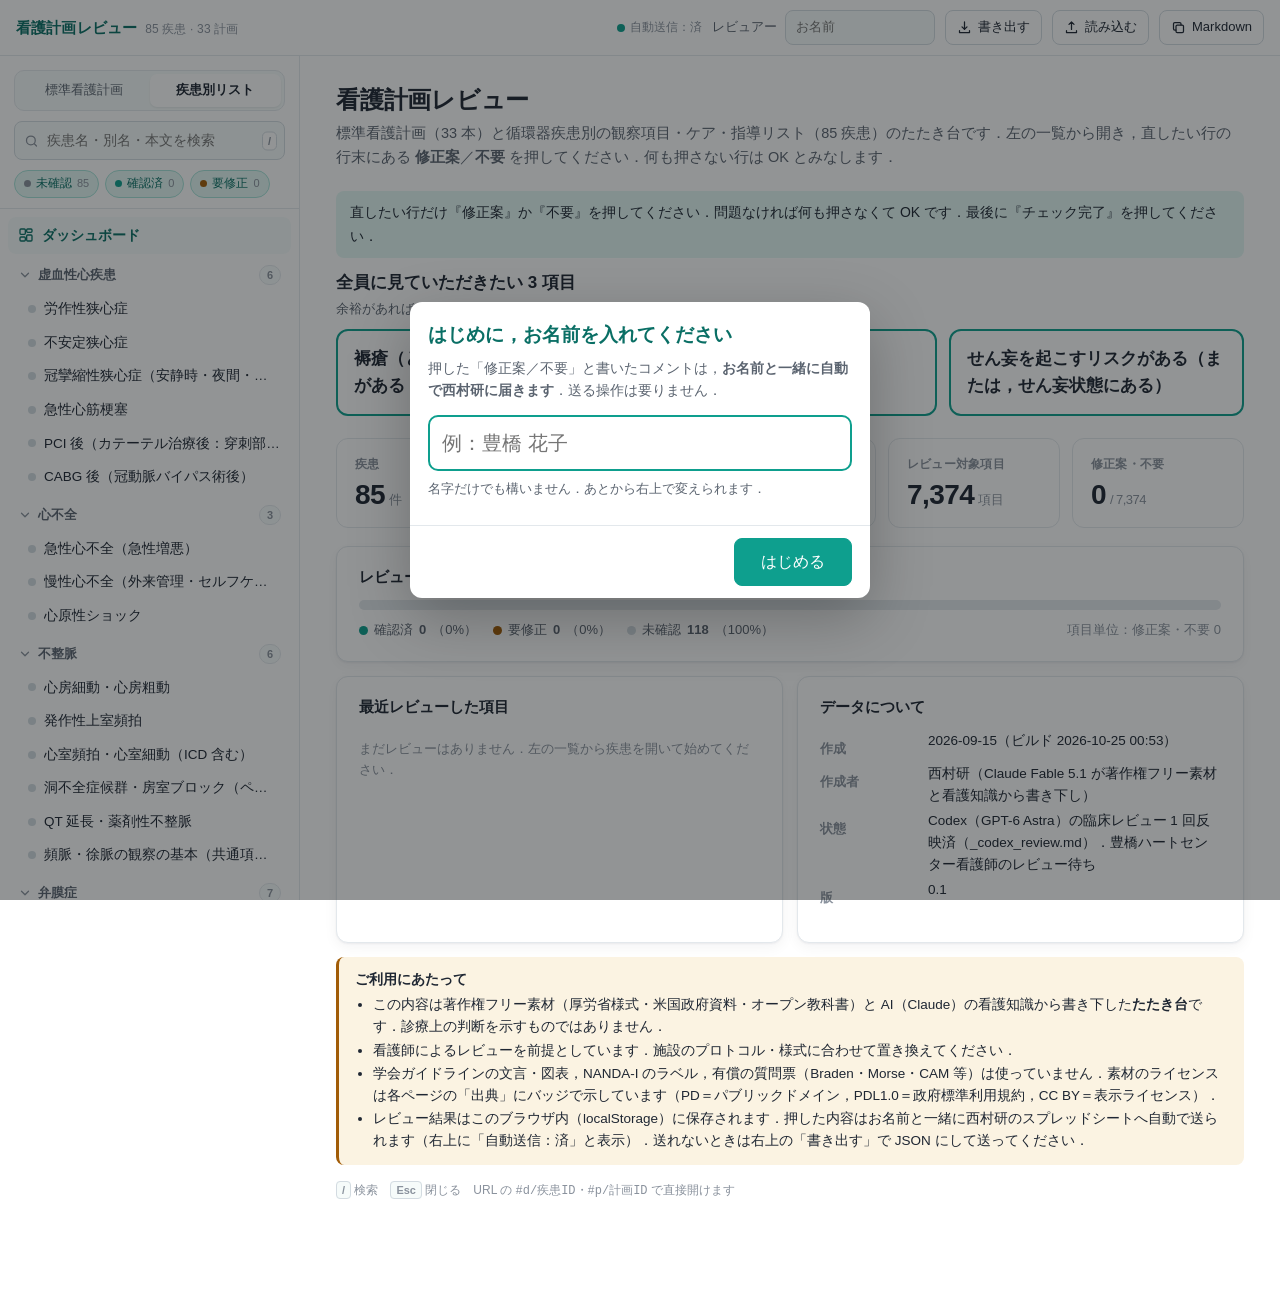
==== commit b8ec5f40: "update docs Co-Authored-By: Claude Opus 5.5 <noreply@anthropic.com>" ====
--- a/app/index.html
+++ b/app/index.html
@@ -418,7 +418,7 @@
 </dialog>
 
 <script src="../common/done.js"></script>
-<script type="application/json" id="data">{"built":"2026-10-25 00:35","plans":{"meta":{"title":"標準看護計画（入院時に必ず確認する代表的な 3 領域）：褥瘡・転倒転落・せん妄","version":"0.1","created":"2026-09-15","author":"西村研（Claude Fable 5.1 が著作権フリー素材と看護知識から書き下し）","review_status":"Codex（GPT-6 Astra）の臨床レビュー 1 回反映済（_codex_review.md）．豊橋ハートセンター看護師のレビュー待ち","license_policy":"NANDA-I の診断ラベル文言は使わない（規約でソフトウェア・EHR・AI への組み込みを書面許諾なしに禁止）．Braden（有償）・Morse（要許可）・CAM（要許諾）はアプリに載せず，4AT（CC BY 4.0）・CAM-ICU（臨床実装は許可不要）・厚労省様式（PDL1.0）を使う．Open RN（CC BY 4.0）と米国政府資料（パブリックドメイン）は出典明記で利用．詳細 license_check.md","format_note":"看護問題 → 立案基準（対象となる患者の状態） → 関連因子 → アセスメント → 長期目標／短期目標 → O-P（観察）・T-P（ケア）・E-P（指導）→ 評価．病棟で使う平易な言葉で書く．入院時に全員へ行うのは「評価」であり，個別の看護計画は評価結果と院内基準に応じて立てる（全例で 3 つを立てるかは施設の運用による）．"},"plans":[{"id":"pressure_injury","group":"安全・リスク","problem":"褥瘡（とこずれ）ができるリスクがある","problem_plain":"同じ場所に体重がかかり続けて皮膚と皮下組織が傷むこと．寝たきり・座りっぱなし・栄養不良・むくみがあると起きやすい．","applies_when":["自分で寝返りが打てない，または少ない（日常生活自立度 B・C）","ベッド上安静や座位が長い（心不全の安静・術後・カテーテル後の安静）","むくみ（浮腫）がある，やせている，食事量が少ない","皮膚が湿っている（失禁・発汗），骨の出っ張りが目立つ","循環が悪い（低血圧・ショック・末梢冷感・血管作動薬の使用）"],"related_factors":["圧迫：同じ体位が長く続く，体位変換の不足","ずれ・摩擦：ベッドの背上げでずり落ちる，移動時に引きずる","湿潤：失禁・発汗・浸出液","栄養：低アルブミン，食事量低下，脱水","循環：低灌流（心不全・ショック），浮腫","知覚：麻痺・鎮静・意識障害で痛みに気づけない"],"assessment":{"scales":[{"name":"厚労省「褥瘡対策に関する診療計画書」（基本診療料の施設基準等 通知の別添 6・別紙 3，参考様式）の危険因子評価（日常生活自立度，基本的動作能力，病的骨突出，関節拘縮，栄養状態低下，皮膚湿潤，浮腫，皮膚の脆弱性）","license":"厚労省サイト（PDL1.0）．参考様式であり，自院様式や危険因子評価票を分けた運用も可","note":"入院時に全員評価．該当があれば計画を立てる．現行の対象入院料・様式は院内の医事担当と最新通知で照合"},{"name":"OH スケール（自力体位変換・病的骨突出・浮腫・関節拘縮の 4 項目）","license":"利用条件の一次情報が見つからず保留（license_check.md）．採用前に権利者へ確認","note":"日本の高齢者向けに作られ，項目が少なく現場向き"},{"name":"Braden スケール（知覚・湿潤・活動性・可動性・栄養・摩擦とずれ）","license":"判定 1：有償ライセンス（病床数課金）．ソフトウェアへの組み込みは不可（license_check.md）．Open RN 掲載の Braden 表も Fair Use 扱いで CC BY 対象外","note":"使う場合は施設の既存運用に合わせる"},{"name":"DESIGN-R（できてしまった褥瘡の重症度評価）","license":"判定 2：日本褥瘡学会（無断転載不可）．施設で使用中の版を参照するにとどめる","note":"予防計画では不要．発生後に使う"}],"assessment_points":["入院時に褥瘡の有無を確認し，既にある場合は部位・大きさ・深さ・痛み・感染のサイン・発見日を記録して，治療（施設で使う DESIGN-R の版で評価）と別部位の予防を並行する．状態が変わったとき（安静度の変更，発熱，食事量低下，むくみの増加）に再評価．転棟・退院時は皮膚の状態を引き継ぐ","好発部位を毎日見る：仙骨部（おしりの上の骨），かかと，大転子（腰の横の骨），肩甲骨，後頭部，くるぶし","医療機器の当たる部位も見る：酸素マスク・カニューラの耳と鼻，SpO2 プローブ，弾性ストッキングの縁，尿道カテーテル，点滴ルート","赤みを見つけたら指で押して白くなるか確認（白くならない赤みは褥瘡の始まり）．赤みだけでなく，暗赤色・紫色，熱感や冷感，硬さや軟らかさの変化，痛みも深部の損傷のサイン．失禁による皮膚炎・皮膚裂傷・内出血（抗凝固薬）と区別する"]},"goals":{"long_term":"入院中，褥瘡をつくらない（退院時に皮膚トラブルがない）","short_term":["1 週間以内：好発部位に持続する赤みがない","1 週間以内：2〜3 時間ごとの体位変換または自力での除圧ができている","1 週間以内：皮膚が清潔で乾いた状態が保てている","入院時に栄養リスクを確認し，摂取不足が続く・見込まれる時点で管理栄養士に相談している（必要量は管理栄養士・医師が算定．「配膳の 7 割」ではなく必要エネルギー・たんぱく質に対して評価．心不全・腎機能に応じた塩分・水分制限と両立させる）"]},"OP":["皮膚の状態：好発部位と機器の当たる部位の赤み・水ぶくれ・ただれ・痛み（毎日，体位変換時）","赤みを押して白くなるか（消えない赤みは要注意）","体位変換の回数と実際の姿勢（同じ向きで固まっていないか）","自力で動けるか：寝返り・座り直し・立ち上がりの程度","湿り気：失禁の有無と回数，発汗，オムツ内の状態","栄養：食事摂取量（必要量に対する割合），体重（心不全では除水による減少と区別），血液データ（アルブミンは炎症の影響を受けるので単独で判断しない），嚥下・口腔の状態，絶食の有無．水分状態は出納・うっ血所見・腎機能と合わせて見る（口の渇き・尿量減少は薬や低心拍出でも起こる）","むくみの程度と部位（すねを押してへこみが残るか）","循環：血圧，末梢の冷感・色，血管作動薬（昇圧薬）の使用","痛み・しびれの訴え，鎮静の深さ，意識レベル（痛みに気づけるか）","マットレスの種類が状態に合っているか，シーツのしわ・食べこぼし"],"TP":["体位変換：間隔は皮膚の反応・自力体動・呼吸循環・マットレス・睡眠を見て個別に決める（一般的な目安は 2〜3 時間ごと，施設基準に従う）．30 度側臥位で骨の出っ張りに体重を集中させない．実施後の皮膚と本人の耐えられ具合で見直す","背上げは呼吸状態（起坐呼吸）・誤嚥予防・処置上の指示を優先し，その範囲でできるだけ低く（褥瘡予防上の目安は 30 度以下）．上げるときは膝を先に上げてずり落ちを防ぎ，背上げ後は背抜き（体を一度浮かせてずれを解放）をする","体圧分散マットレス（エアマットなど）をリスクに応じて選ぶ．かかとは浮かせる（クッションで下腿を支える）","移動・体位変換のときは引きずらず，スライディングシートや 2 人介助で持ち上げる","皮膚を清潔に保ち，濡れたままにしない：失禁後はすぐ洗浄し，こすらず押さえ拭き．乾燥肌には保湿剤，湿潤部には撥水クリームで皮膚を守る","オムツやパッドは吸収力のあるものを使い，重ね敷きしない．シーツのしわを伸ばす","医療機器の固定を毎日見直す：カニューラの耳あて，マスクの当たり，プローブの位置を変える","栄養：食事の形態・好みを調整し，摂取量が少なければ栄養士に相談．必要なら補助食品や経腸栄養を医師と検討","むくみのある部位は圧迫を避け，可能なら挙上","赤みや変色を見つけたら：まずその部位に体重をかけない体位にし（揉まない），圧迫の原因を確認してから医師・皮膚排泄ケア認定看護師に報告．被覆材は除圧と原因評価のあとに検討","座位が長い患者にはクッションを使い，こまめに除圧する（前かがみ・左右への重心移動・介助での座り直しなど．上肢で持ち上げるプッシュアップは術後や上肢制限のある患者には促さない）"],"EP":["患者へ：同じ姿勢を続けると皮膚が傷むこと，寝返りや座り直しを自分でできる範囲でしてほしいこと","患者へ：おしりやかかとに痛み・違和感があれば教えてほしい（我慢しない）","患者・家族へ：食事をしっかり取ることが皮膚を守ること，食べにくいときは相談してほしい","家族へ：面会時に見つけた赤みや，患者の姿勢がずっと同じことに気づいたら看護師に伝えてほしい","家族へ：退院後も続く場合は，体位変換の方法，マットレスのレンタル，皮膚の見方を退院前に一緒に練習する","患者へ：オムツを使っている場合は，汚れたら遠慮なく知らせてほしいこと"],"evaluation":{"timing":"1 週間ごと，および状態が変わったとき（安静度変更・発熱・食事量低下・浮腫増加）","indicators":["好発部位に消えない赤み・水ぶくれ・ただれがない","計画した体位変換が実施できている（記録で確認）","皮膚が清潔・乾燥している時間が保てている","必要量に対する摂取量が確保され，浮腫を考慮した体重・筋肉量が維持または改善（アルブミン単独では判断しない）"],"revise_if":"赤みが出た／安静度が変わった／栄養状態が悪化した／機器が増えた"},"cardio_ward_notes":["心不全の急性期は安静＋むくみ＋低灌流が重なり，短期間で褥瘡ができやすい．利尿が進んで体重が落ちる時期は骨の出っ張りが目立ってくるので再評価","カテーテル後の穿刺部の安静は穿刺部位（橈骨・大腿）・止血法・出血状況で時間が異なる．大腿穿刺で臥床が続くと仙骨部の圧迫が続くため，安静中も安全にできる範囲（小さな体のずらし）で皮膚・穿刺部・末梢循環を確認し，解除後にも必ず皮膚を見る","IABP・ECMO・人工呼吸中は体位変換に制限があるため，小さな体位のずらし（スモールシフト）と機器部位の観察を増やす","抗凝固薬を使っている患者は皮膚の内出血・血腫ができやすく，赤みとの区別に注意"],"sources":[{"name":"厚生労働省 褥瘡対策に関する診療計画書（令和 8 年度 基本診療料の施設基準等 通知 保医発0305第7号 別紙 3，p.306-307）","url":"https://www.mhlw.go.jp/content/12400000/001732097.pdf","license":"PDL1.0（CC BY 4.0 互換）","note":"参考様式．危険因子評価の項目を利用"},{"name":"Open RN Nursing Fundamentals 2e, Ch.10 Integumentary（10.4 Pressure Injuries，10.6 Applying the Nursing Process）","url":"https://wtcs.pressbooks.pub/nursingfundamentals/","license":"CC BY 4.0（10.5 の Braden 表は Fair Use 扱いで対象外）","note":"予防ケアの体系を参考"},{"name":"AHRQ Preventing Pressure Ulcers in Hospitals: A Toolkit for Improving Quality of Care","url":"https://www.ahrq.gov/patient-safety/settings/hospital/resource/pressureulcer/tool/index.html","license":"米国政府著作物（パブリックドメイン）","note":"予防バンドル（皮膚評価・体圧分散・湿潤管理・栄養・体位変換）の構成を参考"},{"name":"MedlinePlus: Pressure sores（Health Topic）","url":"https://medlineplus.gov/pressuresores.html","license":"パブリックドメイン","note":"患者向け説明の言い回しを参考"}],"generated_by":"Claude（看護知識．要看護師レビュー）"},{"id":"fall_risk","group":"安全・リスク","problem":"転倒・転落のリスクがある","problem_plain":"ベッドやトイレへの移動，夜間の歩行などで転んだり，ベッドから落ちたりする危険があること．入院中は環境が変わり，薬や点滴ルートの影響で普段より転びやすい．","applies_when":["過去 1 年以内に転倒したことがある","歩行が不安定，杖・歩行器を使う，立ち上がりに時間がかかる","ふらつきを起こす薬を使っている：利尿薬，降圧薬，睡眠薬，抗不安薬，オピオイド，抗不整脈薬","夜間にトイレへ行く回数が多い（利尿薬の効く時間帯）","認知機能の低下，せん妄，見当識障害がある","視力・聴力の低下，点滴ルート・ドレーン・酸素チューブがある","起立性低血圧（立ち上がると血圧が下がる），不整脈，失神の既往"],"related_factors":["身体：筋力低下，バランス障害，麻痺，しびれ，視力低下","循環：起立性低血圧，徐脈・頻脈，脱水（利尿薬），失神","薬剤：睡眠薬・抗不安薬・利尿薬・降圧薬・オピオイド・血糖降下薬","認知・意識：せん妄，認知症，鎮静，夜間の見当識障害","環境：慣れない病室，暗い廊下，濡れた床，ベッドの高さ，履物，ルート類","行動：ナースコールを押さずに自分で動く，「迷惑をかけたくない」心理，急いでトイレへ行く"],"assessment":{"scales":[{"name":"転倒・転落アセスメントシート（施設独自：既往・年齢・活動・認知・薬剤・排泄・環境の項目で点数化）","license":"施設の様式を使う","note":"多くの病院が独自様式を持つ．豊橋ハートセンターの様式をそのまま使うのが早い"},{"name":"Morse Fall Scale（転倒歴・副診断・歩行補助具・点滴・歩き方・精神状態の 6 項目）","license":"判定 3：無償だが著者の許可が必要（\"free of charge but permission from the author is required\"）．AHRQ ツールキットでも Competency Request Form の提出が条件","note":"世界的に使われる簡便スケール．採用するなら許可申請"},{"name":"厚労省・重症度，医療・看護必要度 B 項目（寝返り，移乗，口腔清潔，食事摂取，衣服の着脱，診療・療養上の指示が通じる，危険行動）","license":"厚労省サイト（PDL1.0）","note":"転倒専用の尺度ではなく参考情報．評価の頻度は入院料・年度で異なる．転倒歴・薬剤・排泄・循環は別途評価する"},{"name":"起立性低血圧の確認（臥位で 5 分安静後 → 立位 1 分・3 分の血圧・脈拍・症状）","license":"一般的手技（事実）","note":"安全に立てる患者に行う．収縮期 20 mmHg 以上または拡張期 10 mmHg 以上の低下で陽性．症状（めまい・目の前が暗い）が出れば数値にかかわらず中止して座らせる"}],"assessment_points":["入院時に全員評価し，安静度の変更・薬の変更・夜間の様子で再評価","『どんなときに転びそうか』を具体的にする：夜間トイレ，起き上がり直後，点滴を持って歩くとき，シャワー後","患者本人の認識を聞く：自分は大丈夫と思っているか，ナースコールを押す気があるか","利尿薬の投与時刻と排尿パターン（何時ごろトイレに行くか）を把握する"]},"goals":{"long_term":"入院中，転倒・転落によるけががなく，安全に活動範囲を広げて退院できる（転倒ゼロだけを追って活動を制限しすぎない）","short_term":["入室時：ナースコールを理解し操作できるか確認し，できる患者とは『動く前に呼ぶ』を共有，難しい患者は訪室・排泄援助・代替の呼び出し手段を決めている","入室時：ベッド周りの環境（高さ・柵・ライト・履物・ルート）が整っている","初回離床前：起立性低血圧・ふらつきの有無を確認し，暫定の移動方法（介助の要否）が決まっている．翌勤務以降，実際の様子で更新","初夜から：排泄の援助方法が決まり，観察した排泄パターンに合わせて誘導や環境調整を更新している"]},"OP":["歩き方・立ち上がり・座り方（ふらつき，つかまる，時間がかかる，足を引きずる）","起立時の血圧・脈拍の変化，めまい・目の前が暗くなる訴え","意識レベル・見当識（今どこにいるか，時間），夜間の落ち着きのなさ","薬：睡眠薬・抗不安薬・利尿薬・降圧薬・オピオイドの開始や増量，服用後の様子","排泄パターン：トイレの回数・時間帯，尿意の切迫，下痢，夜間の回数","視力・聴力・履物・眼鏡の使用","ルート類：点滴，酸素チューブ，モニタ電極，ドレーン，尿道カテーテルの長さと絡み","環境：ベッドの高さ・柵・ストッパー，床の水濡れ，照明，ナースコールの位置，床頭台の距離","本人の行動：ナースコールを押すか，一人で動こうとするか，急ぐか","検査データ：貧血（ヘモグロビン），電解質（ナトリウム・カリウム），血糖，脱水の指標","心電図モニタ：徐脈・頻脈・ポーズ（心停止に近い間隔），失神の前兆"],"TP":["就床中はベッドを低くし，ストッパーをかける．移乗・立ち上がりのときは足底が床につき立ちやすい高さに調整する（低すぎると立ち上がりにくい）．柵は必要な側だけ上げ，本人が降りられないよう囲う使い方は行動制限にあたるため院内指針に従う","ナースコール・眼鏡・ティッシュ・飲み物を手の届く位置に置く","履物はかかとのある滑りにくいものにし，スリッパは避ける","点滴・酸素チューブ・モニタのコードをまとめ，歩行時の長さを確保するか一時的に外せるか医師と相談","夜間は足元灯をつけ，トイレまでの通路に物を置かない","利尿薬は可能なら午前中に投与し，夜間排尿を減らす（医師と相談）","観察した排泄パターンに合わせて先回りの声かけ・誘導（例：利尿薬 1〜2 時間後，就寝前）．眠っている患者を一律に起こす固定時刻の誘導はしない","起立性低血圧がある患者：起き上がりは段階的に（座る → 足を下ろす → 立つ，各段階で症状がないことを確認してから進む．時間は目安であり症状と安静指示を優先）","歩行が不安定な患者は見守りまたは介助歩行にし，安静度・介助方法をベッドサイドに表示する","離床センサー・ベッドセンサーは本人の行動パターンに合わせて使い，鳴ったらすぐ対応できる配置にする","せん妄・認知症がある患者は，訪室の頻度を上げ，日中の覚醒と夜間の睡眠のリズムを整える","転倒したときは：無理に起こさず，まず意識・呼吸・循環・出血・痛みを確認し応援を呼ぶ．意識低下や呼吸循環の異常があれば院内の緊急対応へ．医師に報告し，頭部打撲の有無が不明な場合や抗凝固薬・抗血小板薬使用時は画像検査の要否を早めに判断してもらう．その後の神経症状・バイタル・痛みの再評価の頻度と担当を医師と決める（薬を独断で休止しない）．インシデント報告と計画の見直し"],"EP":["患者へ：『必要なときは遠慮なく呼んでください』と伝え，動く前に呼んでほしいことを共有する（理解や操作が難しい患者は約束に頼らず訪室・援助で補う）","患者へ：起き上がるときはゆっくり，座ってから立つ．めまいがしたら座って待つ","患者へ：利尿薬でトイレが近くなること，夜間は特に転びやすいことを説明し，夜は必ず呼んでもらう","患者へ：睡眠薬や痛み止めを飲んだ後はふらつきやすいことを説明する","患者・家族へ：自宅から歩きやすい靴・慣れた杖を持ってきてもらう","家族へ：面会時にベッドの高さを変えたり柵を下げたりしたら元に戻してほしいこと","家族へ：退院後の自宅環境（段差・手すり・夜間の照明・トイレまでの動線）の見直し，必要なら退院支援に相談"],"evaluation":{"timing":"毎日（夜勤帯の様子を含む）と 1 週間ごと，薬や安静度の変更時","indicators":["けがの有無，転倒・転落，ヒヤリハットを分けて記録し，いずれも増えていない．安全に行えた活動（歩行距離など）が広がっている","ナースコールを使って動けている（一人で動いた回数の減少）","環境チェック（高さ・柵・履物・ルート・ライト）が毎勤務で確認されている","起立時の血圧低下・ふらつきが改善または対応方法が定着している"],"revise_if":"転倒・ヒヤリハットがあった／薬が変わった／安静度が上がった／せん妄が出た／夜間の排尿回数が増えた"},"cardio_ward_notes":["利尿薬（フロセミドなど）の静注後 30 分〜2 時間はトイレの回数が急に増える．投与時刻を把握し，先回りで誘導する","降圧薬・硝酸薬・β遮断薬の開始や増量の直後は起立性低血圧が出やすい．初回歩行は見守りで","徐脈・房室ブロック・洞不全で失神する患者は，前兆なく倒れることがある．モニタのポーズと『目の前が暗くなる』訴えを重視","カテーテル後の穿刺部の安静解除直後（初回歩行）は，長時間の臥床で立ちくらみが出やすい","抗凝固薬・抗血小板薬を使っている患者は，転倒時の頭部出血・血腫のリスクが高い．転倒後は症状がなくても医師へ報告","ペースメーカ植込み後は術式・時期に応じた術側上肢の動作制限（挙上・荷重）が指示されることがある．個別の指示を確認し，ベッド柵をつかむ動作に注意"],"sources":[{"name":"AHRQ Preventing Falls in Hospitals: A Toolkit for Improving Quality of Care","url":"https://www.ahrq.gov/patient-safety/settings/hospital/fall-prevention/toolkit/index.html","license":"米国政府著作物（パブリックドメイン）","note":"リスク因子と介入バンドルの構成を参考"},{"name":"CDC STEADI (Stopping Elderly Accidents, Deaths & Injuries)","url":"https://www.cdc.gov/steadi/","license":"パブリックドメイン","note":"高齢者の転倒リスク因子・薬剤・起立性低血圧の確認方法"},{"name":"厚生労働省 重症度，医療・看護必要度 評価票（令和 8 年度 通知 別紙 7，p.358-360）","url":"https://www.mhlw.go.jp/content/12400000/001732097.pdf","license":"PDL1.0","note":""},{"name":"厚生労働省 医療安全管理マニュアル作成例（転倒・転落）","url":"https://www.mhlw.go.jp/topics/bukyoku/isei/i-anzen/1/torikumi/naiyou/manual/2j.html","license":"PDL1.0","note":""},{"name":"Open RN Nursing Fundamentals 2e, Ch.5 Safety（5.6 Preventing Falls）","url":"https://wtcs.pressbooks.pub/nursingfundamentals/","license":"CC BY 4.0","note":""}],"generated_by":"Claude（看護知識．要看護師レビュー）"},{"id":"delirium_risk","group":"安全・リスク","problem":"せん妄を起こすリスクがある（または，せん妄状態にある）","problem_plain":"入院・手術・薬・体の不調をきっかけに，数時間〜数日で急に注意力が落ち，時間や場所がわからなくなったり，幻覚や興奮，逆にぼんやり眠りがちになる状態．高齢者と術後・集中治療室で起きやすく，転倒やルート抜去，回復の遅れにつながる．","applies_when":["70 歳以上（目安），認知症・軽度認知障害がある","過去にせん妄を起こしたことがある","手術（特に心臓手術），集中治療室（CCU/ICU）入室，人工呼吸","せん妄を起こしやすい薬：睡眠薬（ベンゾジアゼピン系），抗不安薬，オピオイド，抗コリン薬，ステロイド，一部の抗不整脈薬","脱水，電解質異常，感染・発熱，低酸素，低血糖，便秘・尿閉，痛み","視力・聴力の低下，眼鏡・補聴器を持ってきていない","睡眠不足，昼夜逆転，環境の変化（転室・転棟），アルコール多飲歴"],"related_factors":["準備因子（もともとの脆さ）：高齢，認知症，脳血管障害の既往，アルコール多飲，視聴覚障害","直接因子（引き金）：手術・麻酔，薬剤，低酸素・低灌流，感染，脱水，電解質異常，痛み，便秘・尿閉","促進因子（環境）：ICU の騒音と光，睡眠の分断，身体拘束，ルート・モニタ類，家族と会えない，眼鏡・補聴器がない"],"assessment":{"scales":[{"name":"厚労省「せん妄ハイリスク患者ケア加算」のチェックリスト（別紙様式 7 の 3：70 歳以上／脳器質的障害／認知症／アルコール多飲／せん妄の既往／リスク薬剤／全身麻酔を要する手術後・予定）","license":"厚労省サイト（PDL1.0）","note":"入院時のリスク評価に使える．チェックだけで終わらず，対策の実施日・担当・定期的な症状確認を記録する枠組み．70 歳未満でも臨床的リスクがあれば対象にする"},{"name":"CAM（Confusion Assessment Method：急性発症と変動／注意力低下／思考のまとまりのなさ／意識レベルの変化）","license":"判定 2：\"Not to be reproduced without permission\"．アプリに文言を載せるには許諾が必要（日本語版あり）","note":"『今せん妄があるか』を調べる道具（リスク評価とは別）．1＋2 に加え 3 または 4 で陽性．深い鎮静などで評価できないときは『評価不能』として陰性と区別し，陽性なら医学的評価につなぐ"},{"name":"CAM-ICU（人工呼吸中でも使える版）","license":"判定 4：臨床実装は許可不要（\"do not require … written letter of permission for implementation and clinical use\"），著作権行の表示必須，他用途は要連絡．日本語マニュアルあり","note":"CCU/ICU 向け"},{"name":"4AT（覚醒／AMT4／注意／急性変化の 4 項目）","license":"判定 5：CC BY 4.0，日本語版（docx/pdf）あり，商用可．改変時は明示し公式版の妥当性は適用されない旨を書く","note":"看護師が 2 分程度で使える．アプリに組み込む第一候補"},{"name":"DST（せん妄スクリーニング・ツール，日本）","license":"判定 2：「無断転載を禁じます」","note":"施設で使用中なら参照のみ"}],"assessment_points":["入院時に全員リスク評価し，手術前後・ICU 入退室・薬の変更・発熱時に再評価","『いつもと違う』を見逃さない：会話がかみ合わない，視線が定まらない，急にぼんやり，夜だけ落ち着かない","静かなタイプ（低活動型：眠りがち・返事が少ない）は見逃されやすい．興奮だけがせん妄ではない","家族に『普段の様子』を聞く（いつもの会話・記憶・生活リズム）．変化の基準になる","身体の原因を必ず探す：SpO2，血圧，血糖，体温，尿量，便秘，尿閉，痛み，採血（ナトリウム・カルシウム・腎機能・炎症）"]},"goals":{"long_term":"入院中，せん妄を起こさない．起きた場合は早く見つけて原因に対応し，苦痛と危険（けが・ルート抜去）がないまま回復に向かう","short_term":["24 時間以内：リスク評価と『普段の様子』の把握ができ，眼鏡・補聴器・時計・カレンダーが手元にある","3 日以内：昼は起きて夜は眠るリズムがつくれている（夜間睡眠 4〜6 時間の目安）","3 日以内：痛み・便秘・脱水・低酸素などの身体的な引き金が取り除かれている","毎勤務：注意力・見当識の変化がチェックされ，新たな変化は発見時に呼吸・循環・血糖・神経症状を確認して速やかに医師へ報告されている（異常があれば院内の緊急対応へ）"]},"OP":["注意力：会話に集中できるか，話が飛ぶか，同じことを繰り返すか（毎勤務）","見当識：今日の日付・今いる場所・自分の状況がわかるか","意識レベルの変化：ぼんやり，眠りがち，逆に興奮・落ち着かない，日内変動（夕方〜夜に悪化しないか）","幻覚・妄想：『虫がいる』『誰かが来た』などの訴え，ルートを引っ張る，起き上がろうとする","睡眠：夜間の睡眠時間，中途覚醒，昼寝の量，昼夜逆転","身体の引き金：SpO2・呼吸，血圧・脈拍，体温，血糖，尿量・尿閉，最終排便日，痛みの程度","薬：睡眠薬・抗不安薬・オピオイド・抗コリン薬・ステロイドの開始と増量，効き方","採血：ナトリウム・カリウム・カルシウム，腎機能，肝機能，炎症反応，貧血","水分・食事の摂取量，口の渇き，皮膚の乾燥","感覚：眼鏡・補聴器を使えているか，明るさと騒音","ルート類とその必要性（点滴・尿道カテーテル・モニタは外せないか）","家族の面会・声かけの状況，本人の不安の訴え"],"TP":["身体の引き金を取り除く：酸素化の改善，脱水の補正，痛みのコントロール，便秘・尿閉の解消，感染の治療（医師と協働）","薬の見直しを医師・薬剤師に相談：ベンゾジアゼピン系睡眠薬や抗コリン薬の減量・中止（長期内服薬の急な中止は離脱を起こすため減らし方は医師・薬剤師が決める），オピオイドの適正化．最終飲酒の時刻・飲酒量・過去の離脱歴を確認し，アルコールや薬の離脱によるせん妄は別の対応になる","見当識を助ける：時計・カレンダー・窓の外が見える配置，訪室のたびに日付・場所・自分の名前を自然に伝える","眼鏡・補聴器・入れ歯を使えるようにする（家族に持参依頼）","昼夜のリズム：日中はカーテンを開けて明るく，離床・会話・リハビリで覚醒を促す．夜は照明を落とし，会話や不要な物音を減らし，処置をまとめて睡眠を分断しない（電極管理などで不要なアラームを減らす．生命監視モニタの警報音は院内基準どおり確保し，消音・減音を睡眠対策にしない）","早期離床：安静度の範囲で座位・歩行を進める（循環器の安静指示は守る）","不要なルート・カテーテル・モニタは医師と相談して早く外す","身体拘束は原則行わない．必要と判断する場合は代替策を尽くしたうえでチームで判断し，患者・家族に説明，理由・時間・観察・解除条件を院内指針に沿って記録し，勤務ごとに解除できないか検討する（家族の同意だけを根拠にしない）","興奮時：否定せず落ち着いた声で話す，安全を確保（ベッドを低く，危険物を離す），一人にしない，必要なら医師に薬物治療を相談．薬を使うときは QT 延長・不整脈・低血圧・過鎮静・嚥下障害に注意し，心電図・電解質・併用薬を確認して投与後の反応を観察する","低活動型（眠りがち）：『静かだから大丈夫』とせず，まず低酸素・低血糖・過鎮静・脳卒中などの原因を確認し医師に報告．覚醒と嚥下が十分なら，許可された安静度と個別の水分管理方針（心不全の制限）の範囲で声かけ・離床・飲水を援助する","家族の協力：面会・電話・写真・なじみの物（時計・ラジオ）を持ち込んでもらう","転室・転棟はできるだけ避け，担当看護師をなるべく固定する"],"EP":["患者へ（入院時・術前）：入院や手術のあとに一時的に混乱することがあり，多くは数日で戻ること．眼鏡・補聴器・時計を持ってきてほしいこと","患者へ：眠れない・痛い・便が出ない・不安なときは我慢せず知らせてほしいこと","家族へ：せん妄とは何か，認知症とは別の状態で原因への対応で改善が期待できること．ただし回復までの期間には個人差があり（数日〜数週間以上），認知症と併存することもあること","家族へ：面会時にできること（普段の話をする，日付や場所をさりげなく伝える，なじみの物を置く）","家族へ：『いつもと違う』と感じたらすぐ看護師に伝えてほしいこと（家族が最初に気づくことが多い）","家族へ：興奮しているときに否定したり叱ったりしないこと，落ち着いて短い言葉で話すこと","患者・家族へ（回復後）：本人が覚えていないことがあり不安になるので，起きたことを簡単に説明する"],"evaluation":{"timing":"毎勤務（特に夜勤帯の様子），および手術後・ICU 退室後・薬変更後 3 日間は重点的に","indicators":["注意力・見当識の低下が出ていない，または出ても原因への対応が進み，症状の日内変動・苦痛・危険が減っている（回復期間は個人差があるので日数で一律に判定しない）","夜間睡眠が確保され，昼夜逆転がない","身体の引き金（酸素・脱水・痛み・便秘・尿閉）が管理されている","ルート抜去・転倒・身体拘束が起きていない","家族が変化に気づいて知らせてくれる関係ができている"],"revise_if":"せん妄が出た／興奮・幻覚が出た／低活動型が疑われる／手術・ICU 入室が決まった／薬が変わった"},"cardio_ward_notes":["心臓手術（CABG・弁手術）後と CCU 入室中はせん妄が特に多い．術前から家族に説明し，眼鏡・補聴器・時計の持参を依頼する","低心拍出・低酸素・低血圧は脳への血流低下からせん妄を起こす．『せん妄＝精神的なもの』ではなく，まず循環と酸素を確認する","利尿薬による脱水・電解質異常（ナトリウム・カリウム低下）はせん妄の引き金．採血と水分バランスを確認","抗不整脈薬・ジギタリス・β遮断薬の一部は混乱を起こすことがある．開始後の変化に注意","モニタ・点滴・IABP などで安静が必要な患者は，離床の代わりにベッド上で会話・軽い運動・日光を取り入れる","IABP・ECMO・動脈ライン・ペーシングリードなどの自己抜去は，大量出血や循環補助の中断に直結する．せん妄の早期発見が循環器病棟では特に重要"],"sources":[{"name":"厚生労働省 せん妄ハイリスク患者ケア加算 チェックリスト（令和 8 年度 様式（医科） 別紙様式 7 の 3，p.19）","url":"https://www.mhlw.go.jp/content/12400000/001713885.pdf","license":"PDL1.0","note":""},{"name":"Open RN Nursing Fundamentals 2e, Ch.6 Cognitive Impairments（6.2 Delirium，6.4）","url":"https://wtcs.pressbooks.pub/nursingfundamentals/","license":"CC BY 4.0","note":"せん妄の原因・予防介入の体系を参考"},{"name":"4AT（rapid clinical test for delirium）","url":"https://www.the4at.com/","license":"CC BY 4.0（日本語版あり）","note":""},{"name":"MedlinePlus: Delirium（Health Topic）","url":"https://medlineplus.gov/delirium.html","license":"パブリックドメイン","note":""},{"name":"AHRQ／HELP（Hospital Elder Life Program）の多因子介入の考え方（見当識・早期離床・睡眠・視聴覚・水分）","url":"https://help.agscocare.org/","license":"HELP のプログラム資料は権利あり（考え方のみ参照，文言は転載しない）．公式サイトは JS 描画で条文未取得","note":""}],"generated_by":"Claude（看護知識．要看護師レビュー）"},{"id":"line_self_removal_risk","group":"安全・リスク","problem":"点滴・ドレーン・カテーテル類を自己抜去するリスクがある","problem_plain":"点滴の管，尿の管，胸やお腹のドレーン，酸素チューブ，動脈ライン，IABP などを，患者が自分で引き抜いたり，体を動かした拍子に抜けたりする危険．せん妄・認知症・不快感が主な原因で，重要なルートが抜けると大量出血や治療の中断につながる．","applies_when":["せん妄・認知症・意識障害があり，ルートの意味が理解できない，または落ち着きがない","ルート・チューブが多い（点滴，尿道カテーテル，胸腔・心嚢ドレーン，酸素，モニタ電極）","抜けると命にかかわる重要ルートがある：動脈ライン，中心静脈カテーテル，IABP，ECMO，一時ペーシングリード，気管チューブ，スワンガンツカテーテル","過去にルートを引っ張った・触った・抜いたことがある","不快や痛み（固定テープのかゆみ，尿道カテーテルの違和感，口の渇き，同じ体位のつらさ）を訴える，または訴えられない","鎮静薬・睡眠薬を使っている，鎮静から覚める途中で混乱している（術後・CCU）","手が自由に動き，ルートが視界や手の届く位置にある"],"related_factors":["認知・意識：せん妄，認知症，鎮静からの覚醒途中，低酸素・低血糖・低灌流による混乱","不快：刺入部の痛み・かゆみ，尿道カテーテルによる尿意の錯覚，口渇，固定テープ，長時間同じ体位","理解：ルートの必要性が説明されていない・覚えていない，言語や聴覚の障害","環境：ルートが手の届く位置・視界に入る，夜間の見当識低下，一人の時間が長い","固定：固定の緩み，寝衣の着脱・体位変換・移乗時の引っ張り，回路やドレーンの重み","抑えつけへの抵抗：手を押さえられると余計に抜こうとする"],"assessment":{"scales":[{"name":"厚労省「せん妄ハイリスク患者ケア加算」のチェックリスト（別紙様式 7 の 3）","license":"厚労省サイト（PDL1.0）","note":"自己抜去の最大の原因はせん妄なので，せん妄リスクの評価をそのまま使う（delirium_risk の計画と共有）"},{"name":"4AT（せん妄の有無：覚醒／AMT4／注意／急性変化）","license":"判定 5：CC BY 4.0，日本語版あり","note":"『今せん妄があるか』を毎勤務 2 分で確認"},{"name":"CAM-ICU（人工呼吸中でも使える版）","license":"判定 4：臨床実装は許可不要，著作権行の表示必須","note":"CCU/ICU で気管チューブ・IABP・ECMO のある患者に"},{"name":"ルート類の自己抜去リスク評価表（施設独自：意識・行動・ルートの種類と危険度・不快の有無で段階分け）","license":"施設の様式を使う","note":"多くの病院が独自様式を持つ．『抜けたときの危険度』をルートごとに分けて記載できる様式がよい"}],"assessment_points":["入院時・ルート追加時・せん妄出現時に評価し，『どのルートが抜けると命にかかわるか』を分けて考える（優先度は器材名だけでなく，投与している薬（末梢からの昇圧薬など）・治療が中断したときの危険（酸素依存度が高い，致死性不整脈の監視中）・再確保の難しさで決める．動脈ライン・中心静脈・IABP・ECMO・一時ペーシング・気管チューブ・胸腔や心嚢のドレーンは常に最優先．末梢点滴・酸素・モニタ電極も条件によっては最優先で守る）","行動を観察する：ルートを触る・見つめる・引っ張る，テープをはがす，起き上がろうとする．夜間・覚醒直後・処置直後に多い","不快の原因を探す：痛み，かゆみ，尿意，口渇，便秘，体位．『抜こうとする』は多くの場合『不快を取りたい』の表れ","せん妄の身体的原因（低酸素・低灌流・脱水・電解質・感染・薬剤）は delirium_risk の計画に沿って必ず探す","そのルートは今も必要かを毎日医師と確認する（不要なルートを残すことが最大のリスク）"]},"goals":{"long_term":"入院中，重要ルートの計画外抜去がなく，必要な治療が中断されない（ルートは必要最小限にし，身体拘束に頼らずに安全を保つ）","short_term":["入室時／ルート追加時：抜去リスクと『抜けたときの危険度』が評価され，固定方法・観察頻度・抜けたときの対応がベッドサイドで共有されている","毎日：不要なルート・カテーテル・モニタが医師と確認され，外せるものは外されている","毎勤務：不快の原因（痛み・かゆみ・尿意・口渇・体位）が確認され，対処されている","3 日以内（目安）：せん妄の原因への対応と昼夜リズムの調整が進み，夜間にルートを触る行動が減っている","発生時：抜去に気づいた時点で出血・全身状態・再挿入の要否が確認され，医師に報告されている"]},"OP":["各ルートの種類・挿入部位・挿入日・固定の状態・必要性（毎勤務．重要ルートは訪室ごと）","刺入部と固定テープ：発赤・腫れ・かゆみ・テープのはがれ，ルートに余裕があるか（引っ張られていないか）","ルートに触る・見る・引っ張る行動，テープをはがそうとする仕草，起き上がり・ベッドからの降りようとする動き","意識レベル・注意力・見当識，夜間の落ち着きのなさ，会話のかみ合わなさ（せん妄の兆候）","不快の訴え：痛み，かゆみ，尿意や排尿感（尿道カテーテル），口渇，便意，体位のつらさ．訴えられない患者は表情・体動で判断","鎮静薬・睡眠薬・オピオイドの投与状況と覚醒の程度（覚醒途中が最も危険）","動脈ライン・IABP・ECMO・一時ペーシング：接続部と固定，波形・作動状況，刺入部の出血，大腿挿入側の下肢の血流（色・温度・動脈触知）","ドレーン：固定，排液量と性状，接続の緩み，たるみ，体動時の引っ張られ方","気管チューブ：固定位置（口角の目盛り），カフ圧（施設基準），バイトブロック，人工呼吸器回路の重みがチューブにかかっていないか","手の動き・握力・上肢の可動範囲（ルートに手が届くか）","家族の面会状況，本人が理解できる説明ができているか","抜去・ヒヤリハットの記録（時間帯・状況・きっかけ）"],"TP":["不要なルートは医師と相談して早く抜く（尿道カテーテルの適応，末梢点滴の必要性，モニタ電極，酸素）．『念のため』で残さない","固定：ループを作ってテープで固定し，引っ張られても刺入部に力が直接かからないようにする．ルートは寝衣の中や背側を通すなど，視界と手の届く範囲から外す．固定材は皮膚障害を起こしにくいものを選ぶ（skin_damage_risk 参照）","不快を取り除く：固定部のかゆみは固定材の変更，尿道カテーテルの違和感は固定位置の調整と必要性の再確認，口渇は口腔ケア・含嗽・許可された範囲の氷片（心不全の水分制限内），痛みは鎮痛の指示を確認","せん妄の予防と対応（delirium_risk の計画を併用）：見当識の援助，昼夜リズム，眼鏡・補聴器，家族の面会，身体的原因の是正","訪室の頻度を上げる（危険な時間帯：夜間，覚醒直後，鎮静を減らす時期）．ナースステーションに近い部屋，見える位置のベッドにする","説明を繰り返す：訪室のたびに『これは点滴の管です．抜けると血が出ます』のように短く．理解できない患者には説明だけに頼らず，環境と観察で補う","鎮静薬・睡眠薬は医師と相談し，過鎮静と覚醒途中の混乱を避ける（薬で抑えることを第一の手段にしない）","身体拘束（ミトン・抑制帯）は原則行わない．重要ルートで代替策を尽くしても危険が続く場合はチームで判断し，患者・家族に説明，理由・部位・時間・観察・解除条件を院内指針に沿って記録し，勤務ごとに解除できないか検討する．拘束中は皮膚・循環・呼吸・精神状態を観察し，家族の同意だけを根拠にしない","体位変換・移乗・清拭・寝衣交換の前にルートの位置と長さを確認し，2 人で行うときは声を掛け合う．人工呼吸器の回路やドレーンは事前に余裕を作る．IABP・ECMO の挿入側は屈曲制限を守る","抜去したとき：まず出血と全身状態を見る．末梢点滴は刺入部を圧迫（抗凝固薬中は長めに）．動脈ライン・大腿シース・IABP・ECMO は強く圧迫しながら応援と医師を呼び，院内の緊急対応へ．気管チューブは気道確保と用手換気で応援を呼ぶ．胸腔ドレーン・心嚢／縦隔ドレーンが抜けたら直ちに応援を呼び，呼吸・循環を評価し，施設手順に沿って抜去孔を覆って空気の流入を防ぎ，緊急診察につなぐ（抜けた管を押し戻さない）．その他のドレーン・尿道カテーテルは抜けた部位を清潔なガーゼで覆い，抜けた長さ・排液・出血を確認して医師に報告．再挿入の要否は医師が判断．インシデント報告と計画の見直し","家族に協力を依頼：面会中の見守り，落ち着く声かけ，なじみの物の持ち込み"],"EP":["患者へ：ルートの目的と，抜けると困ること．触りたくなったら・気になったら呼んでほしいこと（理解できる患者に）","患者へ：かゆい・痛い・トイレに行きたい気がする・喉が渇くなど，つらさは我慢せず知らせてほしいこと","患者へ：起き上がる・寝返る・トイレに行くときは呼んでほしいこと（ルートが引っかかりやすい動作）","家族へ：せん妄では無意識に抜いてしまうことがあり，本人を責めないこと．面会中に手元のルートを触っていたら看護師に知らせてほしいこと","家族へ：身体拘束を検討する場合は，理由・代替策・解除の見通しを説明し，意見を聞くこと","家族へ：眼鏡・補聴器・時計・写真など，本人が落ち着く物の持参"],"evaluation":{"timing":"毎勤務（夜勤帯を重点）と，ルートの追加・抜去時，せん妄の出現時","indicators":["重要ルートの計画外抜去がない（末梢点滴などの抜去・ヒヤリハットは分けて記録し，減っている）","不要なルートが毎日見直され，ルートの本数が減っている","不快の訴えに対処され，ルートを触る・引っ張る行動が減っている","身体拘束を使わずに管理できている，または使った場合は記録と解除の検討が毎勤務行われている"],"revise_if":"抜去・ヒヤリハットがあった／せん妄が出た／重要ルート（IABP・ECMO・動脈ライン・一時ペーシング・気管チューブ）が入った／鎮静を減らす時期に入った／身体拘束を開始・解除した"},"cardio_ward_notes":["IABP・ECMO・大腿シース・動脈ラインは抜けると数分で大量出血や循環補助の中断になる．IABP・ECMO の大腿挿入側は股関節の屈曲制限があり，体動でカニューレがずれるだけでも危険．訪室ごとに固定と刺入部を見る","一時ペーシングリード（経静脈・心外膜）が抜けると徐脈・心停止に直結する．リードの固定と本体の設定を勤務ごとに確認し，本体は患者の手の届かない場所に置く","心臓術後・CCU では術後せん妄と覚醒途中の混乱が重なる時期（術後数日）が最も危険．鎮静を減らす日は観察の頻度を上げ，家族の面会を活用する","抗凝固薬・抗血小板薬・ヘパリン使用中はルートが抜けると出血が止まりにくく，血腫が大きくなる．末梢点滴でも圧迫時間を長めにし，止血を確認してから離れる（bleeding_risk 参照）","胸腔・心嚢ドレーンやペースメーカ植込み後の創部ドレーンの抜去は気胸・心タンポナーデにつながることがある．抜去後は呼吸・血圧・心拍・頸静脈怒張を観察して医師へ","尿道カテーテルは心不全の尿量管理で入ることが多いが，利尿が落ち着いたら適応を医師と再確認する（尿路感染と自己抜去の両方を減らす）"],"sources":[{"name":"厚生労働省 医療安全管理マニュアル作成例「人工呼吸器」（自己抜管の予防，回路の重みによるチューブの牽引防止）","url":"https://www.mhlw.go.jp/topics/bukyoku/isei/i-anzen/1/torikumi/naiyou/manual/2a.html","license":"PDL1.0","note":"チューブ固定・体位変換時の回路の扱いを参考"},{"name":"厚生労働省 医療安全管理マニュアル作成例 ヒヤリ・ハット事例集「窒息」（経管チューブの自己抜去事例と防止策）","url":"https://www.mhlw.go.jp/topics/bukyoku/isei/i-anzen/1/torikumi/naiyou/manual/5h.html","license":"PDL1.0","note":"自己抜去しやすい患者の把握・固定・注入中の観察"},{"name":"厚生労働省 せん妄ハイリスク患者ケア加算 チェックリスト（令和 8 年度 様式（医科） 別紙様式 7 の 3）","url":"https://www.mhlw.go.jp/content/12400000/001713885.pdf","license":"PDL1.0","note":""},{"name":"Open RN Nursing Fundamentals 2e, 5.7 Restraints（拘束の定義，ミトンの扱い，代替策）","url":"https://wtcs.pressbooks.pub/nursingfundamentals/chapter/5-7-restraints/","license":"CC BY 4.0","note":"身体拘束の代替策と観察の考え方を参考．米国の時間規定は日本の院内指針で置き換える"},{"name":"Open RN Nursing Skills 2e, 20.13 Checklist for Drain Management（ドレーンの固定・たるみ・排液観察）","url":"https://wtcs.pressbooks.pub/nursingskills/chapter/20-13-checklist-for-drain-management/","license":"CC BY 4.0","note":""},{"name":"Open RN Nursing Skills 2e, 23.4 IV Therapy Site Assessment & Complications","url":"https://wtcs.pressbooks.pub/nursingskills/chapter/23-4-iv-therapy-site-assessment-complications/","license":"CC BY 4.0","note":"刺入部の観察項目"},{"name":"4AT（rapid clinical test for delirium）","url":"https://www.the4at.com/","license":"CC BY 4.0（日本語版あり）","note":""}],"generated_by":"Claude（看護知識．要看護師レビュー）"},{"id":"aspiration_risk","group":"安全・リスク","problem":"誤嚥・窒息のリスクがある","problem_plain":"食べ物・飲み物・唾液・吐いたものが食道ではなく気管に入ること（誤嚥）と，食べ物などがのどに詰まって息ができなくなること（窒息）．高齢，脳卒中のあと，鎮静のあと，心不全で食欲がなく体力が落ちている人に起きやすく，誤嚥性肺炎の原因になる．","applies_when":["脳卒中・麻痺・失語がある，過去に誤嚥性肺炎を起こした","食事中や食後にむせる・咳が出る・声がガラガラになる・食べ物が口に残る","高齢で歯が少ない・義歯が合わない・口の中が乾燥している／汚れている","意識レベルが低い，鎮静・麻酔・鎮痛薬のあと（カテーテル・アブレーション・電気的除細動・手術の後）","心不全の急性期で呼吸が速い（食事中に息が続かない），食思不振・体力低下がある","経鼻胃管が入っている，気管挿管を抜いた直後，人工呼吸中","嘔吐・逆流がある，ベッド上で体を起こせないまま飲食する必要がある","認知症・せん妄で一口の量やペースを自分で調整できない"],"related_factors":["嚥下機能の低下：脳卒中，加齢，サルコペニア（筋肉量の低下），意識障害・鎮静","呼吸：頻呼吸・呼吸困難で飲み込みと呼吸のタイミングが乱れる（心不全・肺炎・COPD）","口腔：口の中の細菌の増加・乾燥，義歯の不適合，歯の欠損","姿勢・環境：臥位や首が反った姿勢での飲食，急いで食べる，介助のペースが速い，食事中の会話","食形態：とろみ・形態が合っていない，薄い水分・パサつく物・餅など詰まりやすい物","薬剤：鎮静薬・睡眠薬・抗精神病薬（嚥下反射の低下），抗コリン薬（口渇）","消化管：胃食道逆流，経管栄養の注入速度や体位，嘔吐"],"assessment":{"scales":[{"name":"嚥下スクリーニング（反復唾液嚥下テスト，改訂水飲みテスト，フードテストなど施設の方法）","license":"一般的手技（事実）．実施基準と判定は施設の手順に従う","note":"意識と呼吸状態が安定してから行う．疑わしければ言語聴覚士（ST）に相談し，嚥下造影・嚥下内視鏡は医師が判断"},{"name":"厚労省 医療安全管理マニュアル作成例「窒息」の要点（食事姿勢・食事形態・介助・吸引の準備）","license":"厚労省サイト（PDL1.0）","note":"リスクの高い患者の観察と環境の整え方の枠組み"},{"name":"口腔内の評価（施設のアセスメント表：乾燥・汚れ・舌苔・義歯・歯・舌の動き）","license":"施設の様式を使う","note":"口腔ケアの計画に直結する"},{"name":"厚労省 重症度，医療・看護必要度 B 項目「口腔清潔」「食事摂取」","license":"厚労省サイト（PDL1.0）","note":"介助の必要性の把握に．嚥下専用の尺度ではない"}],"assessment_points":["入院時に『むせ・肺炎の既往・食形態・とろみ・義歯』を聞き，鎮静・手術・脳卒中発症・意識変化のときに再評価．初回の飲食は必ず看護師が見る","食事の場面を観察する：むせ，咳，湿った声（食後の『ガラガラ声』），食べこぼし，口の中の残留，食事時間の延長，疲れ","発熱・痰の増加・SpO2 低下・呼吸音の変化は誤嚥性肺炎のサイン（むせのない誤嚥もある）","経管栄養中は胃管の位置，注入中の体位，逆流・嘔吐の有無","食べられない原因が『飲み込めない』のか『食欲がない』のかを分ける（心不全の食思不振）．摂取量と体重の推移を見る"]},"goals":{"long_term":"入院中，誤嚥性肺炎・窒息を起こさず，安全な方法で口から食べることができる（または適切な栄養法に移行できる）","short_term":["入院時／初回飲食前：嚥下スクリーニングの結果と，食形態・とろみ・姿勢・介助方法がベッドサイドで共有されている","毎食：安全な姿勢（可能なら座位，首をやや前に傾ける）で食事ができ，食後も一定時間（目安 30 分〜1 時間．ただし呼吸・循環・安静度の指示を優先）上体を起こしている","毎日：口腔ケアが起床時・毎食後・就寝前に実施されている","1 週間以内：むせ・湿った声・発熱・SpO2 低下がなく，摂取量が必要量に近づいている（不足なら管理栄養士・ST に相談済み）","窒息時：発見者が直ちに応援を呼び，気道確保と院内の緊急対応を始められる"]},"OP":["食事中・食後のむせ・咳・湿った声・呼吸の乱れ・顔色（毎食）","口の中の残留，食べこぼし，一口の量，食事にかかる時間，途中の疲れ","体温・SpO2・呼吸数・呼吸音・痰の量と性状（誤嚥性肺炎の早期発見．毎勤務）","意識レベル・覚醒度（食事の前に十分起きているか），鎮静薬・睡眠薬の投与時刻","口の中：乾燥，汚れ，舌苔，義歯の適合，口内炎，歯の状態","食事の姿勢と食後の体位，ベッドの背上げの角度（褥瘡予防との兼ね合い）","指示された食形態・とろみと，実際に提供されているもの・家族の持ち込みが一致しているか","摂取量・水分量・体重の推移（心不全の水分制限との両立）","嘔吐・逆流・腹部膨満，経管栄養の注入速度・胃内の残量・胃管の位置と固定","胸部 X 線・採血（炎症反応）の結果，抗菌薬の開始の有無","患者の食べる意欲，家族の持ち込み食の内容（餅・こんにゃく・団子・大きな肉など詰まりやすい物）"],"TP":["食事は可能な限り座位（車いす・端座位）にし，ベッド上なら上体を起こして首をやや前に傾ける（厚労省マニュアルの目安は 45 度以上）．ただし循環・呼吸状態と安静度の指示を優先し，起こせない場合は食事の可否を医師と相談する","食前に覚醒を確認し，口腔ケアと必要なら吸引をしてから始める．眠い・呼吸が速い・SpO2 が低いときは無理に食べさせず医師に報告","一口の量は小さくし，一口ごとに飲み込んだことを確認してから次を入れる．食事中は不要な会話を避け，急がせない．介助は一人の患者に集中する","食形態・とろみは指示どおりに提供し，家族の持ち込みも同じ形態にしてもらう．合わないと感じたら ST・管理栄養士に相談","食後は上体を起こしたまま一定時間過ごし（目安 30 分〜1 時間），すぐに寝かせない．食後に口の中の残留を確認して口腔ケアをする","口腔ケアを起床時・毎食後・就寝前に行う（歯・舌・口蓋・義歯）．乾燥には保湿剤．自分で磨けない患者は看護師が行う","経管栄養：胃管の位置確認は施設手順に従う（挿入・再挿入時は X 線などの画像で確認し，毎回の注入前は外部の長さ・固定・ずれの兆候を確認する．気泡音だけで判断しない）．位置がわからない・ずれた疑いがあるときは栄養・水分・薬を注入せず医師に確認する．注入中〜注入後は上体を起こす．注入速度は指示どおり．嘔吐・逆流があれば中止して医師へ","吸引器と救急カートの場所を確認しておく．窒息時は直ちに食事を中止して応援を呼ぶ．有効な咳ができる（声が出る・息ができる）なら咳を促して見守る．有効な咳ができない重度の閉塞には院内採用の気道異物除去手技（背部叩打・腹部突き上げ）．反応がなくなったら胸骨圧迫から CPR を開始し，院内の緊急対応へ（BLS 手順に従う）","鎮静薬・睡眠薬・抗精神病薬の影響が疑われるときは医師・薬剤師に相談する（減量・中止は医師の判断）","摂取量が少ない場合は原因（嚥下か食欲か）を分けて ST・管理栄養士・医師に相談し，栄養法を検討する（nutrition_deficit の計画を併用）","疑わしいむせ・発熱・痰の増加は発見時に呼吸・SpO2・体温を確認して医師へ報告し，胸部 X 線・採血の指示を確認する"],"EP":["患者へ：座って食べる，一口を小さく，飲み込んでから次を食べる，食べながら話さない","患者へ：むせたときは無理に飲み込まず咳をする．食事中に苦しくなったら手を挙げて知らせる","患者へ：とろみや形態の理由（薄い水分が一番むせやすい）と，退院後も続ける必要があるかは ST の評価で決まること","家族へ：持ち込み食は看護師に確認してから．餅・こんにゃく・団子・大きな肉など詰まりやすい物を避ける","家族へ：食事介助の方法（姿勢・一口の量・ペース）と口腔ケアを退院前に一緒に練習する","家族へ：発熱・痰の増加・食事中のむせが続くときは受診の目安になること"],"evaluation":{"timing":"毎食（介助時の観察）と毎勤務，意識・呼吸状態の変化時，鎮静・手術のあと，1 週間ごと","indicators":["むせ・湿った声・食後の呼吸の変化がない，または減っている","発熱・SpO2 低下・痰の増加・肺炎の診断がない","指示された姿勢・食形態・食後の体位が毎食実施されている（記録）","口腔ケアが 1 日 3 回以上実施され，口の中が清潔で潤っている","摂取量が必要量に対して確保されている（不足時は栄養法の変更が検討されている）"],"revise_if":"むせ・発熱・肺炎が出た／意識レベルや呼吸状態が変わった／鎮静・手術・抜管があった／食形態や安静度が変わった／経管栄養が始まった"},"cardio_ward_notes":["急性心不全で呼吸が速い時期は，飲み込みと呼吸のタイミングが合わず誤嚥しやすい．呼吸数・SpO2 が落ち着くまでは少量から始め，食事開始の時期は医師と相談する","心不全の水分制限と『薄い水分はむせやすい』が重なる．とろみ水分の量も水分制限に含めて計算し，口渇には口腔ケア・含嗽で対応する","心臓カテーテル・アブレーション・電気的除細動・TAVI 後の鎮静から覚める途中や，開心術後の抜管直後は嚥下反射が鈍い．初回飲水は覚醒と嚥下スクリーニングを確認してから（施設の手順）","脳梗塞（心原性塞栓）を併発した患者は嚥下障害の頻度が高い．抗凝固薬など粉砕できない薬があるため，服薬方法は薬剤師と相談する（post_stroke_dysphagia_paralysis 参照）","誤嚥性肺炎は心不全を増悪させる（発熱・頻脈・低酸素）．発熱時は肺炎と心不全増悪の両方を疑って報告する","ベッドの背上げを長く保つと仙骨部のずれが増える．褥瘡計画（pressure_injury）と両立させ，食後の座位は車いすや端座位も検討する"],"sources":[{"name":"厚生労働省 医療安全管理マニュアル作成例「窒息」（食事姿勢・食事形態・介助・吸引）","url":"https://www.mhlw.go.jp/topics/bukyoku/isei/i-anzen/1/torikumi/naiyou/manual/2g.html","license":"PDL1.0","note":"姿勢（頸部前屈・正中位），一口量，形態，吸引器の準備の要点"},{"name":"厚生労働省 医療安全管理マニュアル作成例 ヒヤリ・ハット事例集「窒息」","url":"https://www.mhlw.go.jp/topics/bukyoku/isei/i-anzen/1/torikumi/naiyou/manual/5h.html","license":"PDL1.0","note":"45 度以上の上体挙上，一口ごとの嚥下確認，食事中の会話を避ける等の事例"},{"name":"Open RN Nursing Fundamentals 2e, 14.3 Applying the Nursing Process（Nutrition：嚥下障害の観察，とろみ，経管栄養の誤嚥予防）","url":"https://wtcs.pressbooks.pub/nursingfundamentals/chapter/14-3-applying-the-nursing-process/","license":"CC BY 4.0","note":""},{"name":"Open RN Nursing Skills 2e, 22.2 Basic Concepts Related to Suctioning","url":"https://wtcs.pressbooks.pub/nursingskills/chapter/22-2-basic-concepts-related-to-suctioning/","license":"CC BY 4.0","note":"吸引の適応と観察"},{"name":"Open RN Health Alterations, 6.7 Pneumonia","url":"https://wtcs.pressbooks.pub/healthalts/chapter/6-7-pneumonia/","license":"CC BY 4.0","note":"誤嚥性肺炎の徴候と予防"},{"name":"Open RN Health Alterations, 9.9 Cerebrovascular Accident","url":"https://wtcs.pressbooks.pub/healthalts/chapter/9-9-cerebrovascular-accident/","license":"CC BY 4.0","note":"脳卒中後の嚥下評価"},{"name":"MedlinePlus: Swallowing Disorders（Health Topic）","url":"https://medlineplus.gov/swallowingdisorders.html","license":"パブリックドメイン","note":"患者向け説明の言い回し"},{"name":"MedlinePlus: Choking（Health Topic）","url":"https://medlineplus.gov/choking.html","license":"パブリックドメイン","note":"窒息時の対応"},{"name":"MedlinePlus Medical Encyclopedia: Aspiration pneumonia","url":"https://medlineplus.gov/ency/article/000121.htm","license":"パブリックドメイン（A.D.A.M. 提供部分は出典表示）","note":""}],"generated_by":"Claude（看護知識．要看護師レビュー）"},{"id":"infection_risk","group":"安全・リスク","problem":"感染のリスクがある（創部・カテーテル・肺炎・尿路・デバイス・心内膜炎の予防）","problem_plain":"手術の傷，点滴や中心静脈のカテーテル，尿の管，人工呼吸器，ペースメーカなどの植込み機器を通して細菌が体に入り，発熱や敗血症（全身に広がる重い感染）を起こす危険．心臓の弁や人工弁に細菌がつく感染性心内膜炎は，循環器病棟で特に避けたい感染．","applies_when":["手術創・穿刺部・ドレーン・植込みデバイスの創部がある（開心術，ペースメーカ・ICD，TAVI，カテーテル治療）","中心静脈カテーテル・末梢点滴・動脈ライン・透析カテーテル・IABP・ECMO が入っている","尿道カテーテルが入っている","人工呼吸器・気管挿管・気管切開がある，意識障害・嚥下障害で肺炎になりやすい","人工弁・弁膜症・心内膜炎の既往・先天性心疾患・植込みデバイスがあり，心内膜炎のリスクが高い","糖尿病・腎不全・低栄養・高齢・ステロイドや免疫抑制薬・低心拍出で免疫や傷の治りが落ちている","長期臥床・術後で痰が出しにくく，無気肺・肺炎を起こしやすい","口の中が汚れている，歯周病，義歯がある"],"related_factors":["侵入経路：創部，カテーテル刺入部，尿道カテーテル，気管チューブ，皮膚のびらん・褥瘡","手技・環境：手指衛生の不徹底，無菌操作の不備，ルートの接続部・三方活栓の汚染，デバイスの長期留置","宿主側：高齢，糖尿病，低栄養，腎不全，低灌流，免疫抑制，ステロイド","呼吸：臥床，鎮静，痰を出せない，誤嚥，痛みによる浅い呼吸（術後）","口腔：口の中の細菌の増加（心内膜炎・肺炎の原因）","皮膚：浮腫・失禁による皮膚のびらん，テープの剥離による傷"],"assessment":{"scales":[{"name":"CDC 手指衛生（5 つのタイミング）と標準予防策・Core Infection Prevention Practices","license":"米国政府著作物（パブリックドメイン．出典表示，実質的内容の改変不可）","note":"『いつ・どう手を清潔にするか』の基準として"},{"name":"創部・カテーテル刺入部の観察表（施設の様式）","license":"施設の様式を使う","note":"手術部位感染（SSI）・中心ライン関連血流感染（CLABSI：中心ラインのある患者の血流感染をサーベイランスの定義で数える）・カテーテル関連血流感染（CRBSI：原因のカテーテルを培養で同定した臨床診断）・カテーテル関連尿路感染（CAUTI）を区別する．施設が採用しているサーベイランス（JANIS 等）の事業・部門・定義の版を指定し，臨床診断とサーベイランスの判定は別に記録する"},{"name":"尿道カテーテルの適応チェック（CDC の適応基準を施設の様式に）","license":"Open RN Nursing Skills 2e 21.3（CC BY 4.0）に CDC 基準の要約あり","note":"毎日『まだ必要か』を確認する"},{"name":"敗血症の早期認識（施設の早期警戒スコア・敗血症対応手順．qSOFA を使う場合も単独で除外しない）","license":"一般的手技（事実）","note":"感染が疑われる患者に新しい臓器障害（意識変化・血圧低下・頻呼吸・尿量減少）や全身状態の悪化があれば，発熱がなくても・低体温でも院内の緊急対応へ．qSOFA が陰性でも除外しない"}],"assessment_points":["入院時に感染源になりうるもの（創・ルート・デバイス・褥瘡・口腔）を一覧にし，各ルートの挿入日を把握する．追加・抜去のたびに更新","毎勤務，局所（創部・刺入部の発赤・腫れ・熱感・痛み・浸出液・膿）と全身（発熱・悪寒・頻脈・血圧低下・意識変化・尿量減少）を分けて観察する","発熱の原因を一つに決めつけない：創，ルート，尿，肺，褥瘡，薬剤熱，心不全増悪，心内膜炎（新しい心雑音・点状出血）","抗菌薬の投与状況（開始日・投与時刻・血中濃度・腎機能・下痢）と，血液培養が抗菌薬の前に採取されているか","患者・家族が感染予防行動（手洗い，創を触らない，口腔ケア）を理解し実行できているか"]},"goals":{"long_term":"入院中，創部・カテーテル・尿路・肺・デバイスの感染および感染性心内膜炎を起こさず，起きた場合は早期に発見して治療につながる","short_term":["毎勤務：創部・刺入部に感染徴候がなく，異常があれば発見時に医師へ報告されている","毎日：尿道カテーテル・中心静脈カテーテル・末梢点滴・ドレーンの必要性が医師と確認され，不要なものは抜去されている","毎日：口腔ケアが 1 日 3 回以上（人工呼吸中は施設基準の頻度で）実施されている","術後：深呼吸・咳嗽・早期離床（安静度の範囲）が進み，無気肺・肺炎の徴候がない","退院時：患者・家族が創部の観察・清潔の保ち方・受診の目安を言える"]},"OP":["体温（1 日数回，解熱薬の影響も記録），脈拍，血圧，呼吸数，SpO2，意識レベル，尿量（敗血症の早期発見）","創部・穿刺部・デバイス創部：発赤，腫れ，熱感，痛み，浸出液の量と性状，離開，胸骨の動揺","中心静脈・末梢・動脈ラインの刺入部：発赤，圧痛，硬結，滲出，ドレッシングのはがれ・汚染，留置日数","尿道カテーテル：尿の混濁・浮遊物・血尿・臭い，尿量，バッグの位置（膀胱より低く床につけない），閉鎖式が保たれているか，留置日数と必要性","呼吸：呼吸音，痰の量・色・粘性，咳の力，自分で痰を出せるか，無気肺のサイン（SpO2 低下・呼吸音の減弱）","口の中：汚れ，乾燥，歯肉の出血，義歯，歯の痛み（心内膜炎の入口）","皮膚：褥瘡，失禁による皮膚炎，浮腫部位のびらん（感染の入口）","採血：白血球・CRP・プロカルシトニン，腎機能（抗菌薬の調整），血糖（高血糖は傷の治りと免疫を落とす）","培養：血液（心内膜炎疑いでは複数セット），尿，痰，創，カテーテル先端の結果","心内膜炎の徴候：新しい心雑音や雑音の変化，点状出血（眼瞼結膜・爪），塞栓症状（麻痺・言語障害・腹痛・四肢の痛み）","抗菌薬：投与時刻，副作用（下痢・発疹・腎機能），血中濃度","栄養：食事摂取量，アルブミン，体重（治癒力）"],"TP":["手指衛生：患者に触れる前，清潔操作の前，体液に触れた後，患者に触れた後，患者の周囲環境に触れた後に，アルコール手指消毒（目に見える汚れ，C. difficile やノロウイルスの疑いは石けんと流水）．家族・面会者にも協力を依頼する","標準予防策（手袋・マスク・エプロン・ゴーグルを場面に応じて）と，必要時は施設基準の感染経路別予防策","創部：ドレッシングは指示どおり無菌操作で交換し，汚染・はがれ時はすぐ交換．創を濡らさない・触らない．胸骨正中創は咳嗽時に枕で保護する","中心静脈カテーテル：接続部・三方活栓の操作前に消毒し，ドレッシングは施設基準の間隔と汚染時に交換，不要になったら早く抜去．末梢点滴は刺入部を毎勤務観察し，発赤・痛みがあれば抜去して医師に報告","尿道カテーテル：閉鎖式を保ち，バッグは膀胱より低く床につけない．陰部洗浄は 1 日 1 回と排便後．留置の適応を毎日医師と確認し，不要なら早く抜去する（urinary_issues 参照）","肺炎予防：深呼吸・咳嗽・インセンティブスパイロメトリー（施設で使用中なら），安静度内の早期離床と体位変換，痰を出せないときは吸引．人工呼吸中は頭側挙上（目安 30 度以上．ただし血圧・IABP の屈曲制限・褥瘡予防を優先して個別に決める）と施設基準の口腔ケア","口腔ケア：起床時・毎食後・就寝前に歯・舌・義歯を清掃する．人工弁・弁膜症・デバイス植込み患者は特に丁寧に．歯科受診が必要なときは医師・歯科と連携","皮膚を清潔に保ち，褥瘡・失禁による皮膚炎を予防する（pressure_injury，skin_damage_risk の計画を併用）","栄養・血糖：食事摂取を支え，不足時は管理栄養士へ．糖尿病患者の血糖は指示どおり管理する","発熱・悪寒・頻脈・血圧低下・意識変化・尿量減少を見つけたら（発熱がなくても・低体温でも，感染疑いに全身状態の悪化があれば同じ），バイタルと感染源の観察をして速やかに医師へ報告し，血液培養の指示を確認する（抗菌薬の前に採取するが，培養採取を理由に指示された抗菌薬の開始を遅らせない）．敗血症が疑われれば院内の緊急対応へ","抗菌薬は指示の時刻に確実に投与し，血中濃度測定と腎機能を確認する．副作用（下痢・発疹）は医師・薬剤師へ"],"EP":["患者・家族へ：手洗い・手指消毒のタイミング（食事前・トイレ後・創やルートに触る前後）．体調の悪い人は面会を控える","患者へ：創やルートの刺入部を触らない・濡らさない，かゆみや痛みがあれば知らせる","患者へ：深呼吸・咳・離床が肺炎の予防になること（痛みは我慢せず鎮痛を相談する）","患者へ：口腔ケアと歯科受診の大切さ（人工弁・弁膜症・デバイス植込みの患者は心内膜炎の予防のため）．歯科・手術・内視鏡の前に心疾患・人工弁・抗凝固薬のことを必ず伝える","患者・家族へ：退院後の創の見方（赤み・腫れ・膿・熱）と，発熱・悪寒・創の異常があれば早めに受診すること","患者へ：尿道カテーテル留置中の注意（引っ張らない，バッグは膀胱より低く）と，退院後も留置する場合の管理方法","患者へ：ワクチン（インフルエンザ・肺炎球菌など）の接種を主治医と相談すること"],"evaluation":{"timing":"毎勤務（体温・創部・刺入部）と 1 週間ごと，ルートの追加・抜去時，発熱時","indicators":["創部・刺入部・デバイス創部に感染徴候がない，または早期に発見・報告されている","発熱・敗血症の徴候がなく，あれば培養採取と治療が遅れなく始まっている","不要なカテーテル・ルートが毎日見直され，留置日数が短くなっている","口腔ケア・手指衛生・深呼吸／離床が記録どおり実施されている","患者・家族が感染予防行動（手洗い・創を触らない・口腔ケア）を実行できている"],"revise_if":"発熱・創部の異常・刺入部の異常が出た／新しいルートやデバイスが入った／人工呼吸・鎮静が始まった／免疫抑制薬・ステロイドが始まった／褥瘡や皮膚炎ができた"},"cardio_ward_notes":["感染性心内膜炎の予防は口腔ケアが要．人工弁・弁膜症・心内膜炎既往・先天性心疾患・デバイス植込み患者は，入院中の口腔ケアと退院後の歯科受診を計画に入れる．歯科処置前の抗菌薬予防投与の要否は医師が判断する（infective_endocarditis，post_valve_replacement 参照）","ペースメーカ・ICD・CRT の創部感染は本体・リードの抜去が必要になることがある．植込み後は創部の血腫（抗凝固薬で増える）が感染の温床になるため，血腫・発赤・皮膚の菲薄化・遅れて出る発熱を観察する（cied_management 参照）","開心術後の胸骨正中創は縦隔炎につながる．糖尿病・肥満・両側内胸動脈使用は特に注意．胸骨の動揺・浸出液・発熱は医師へ（post_cardiac_surgery_common 参照）","中心静脈カテーテル・動脈ライン・IABP・ECMO・一時ペーシングは血流感染の入口．刺入部の観察と接続部の清潔操作を徹底し，留置の必要性を毎日確認する","心不全の急性期は低灌流・浮腫・低栄養で傷の治りと免疫が落ち，肺うっ血と肺炎の区別が難しい．発熱時は心不全増悪も同時に疑い，補液は医師の指示で慎重に","発熱・敗血症は頻脈・血管拡張で心不全や不整脈を誘発する．解熱だけで済ませず，心拍・血圧・尿量の変化を報告する"],"sources":[{"name":"CDC: Core Infection Prevention and Control Practices for Safe Healthcare Delivery in All Settings","url":"https://www.cdc.gov/infection-control/hcp/core-practices/index.html","license":"米国政府著作物（パブリックドメイン）．出典 Source: CDC，実質的内容の改変不可","note":"標準予防策・デバイス管理（必要性の毎日の評価と早期抜去）の枠組み"},{"name":"CDC: Clinical Safety: Hand Hygiene for Healthcare Workers","url":"https://www.cdc.gov/clean-hands/hcp/clinical-safety/index.html","license":"パブリックドメイン","note":"手指衛生のタイミングとアルコール手指消毒の優先"},{"name":"CDC: Central Line-associated Bloodstream Infection (CLABSI) Basics","url":"https://www.cdc.gov/clabsi/about/index.html","license":"パブリックドメイン","note":""},{"name":"CDC: Catheter-associated Urinary Tract Infection (CAUTI) Basics","url":"https://www.cdc.gov/uti/about/cauti-basics.html","license":"パブリックドメイン","note":"バッグの位置・引っ張らない・必要性の確認"},{"name":"CDC: Surgical Site Infection Basics","url":"https://www.cdc.gov/surgical-site-infections/about/index.html","license":"パブリックドメイン","note":"創部感染の症状と患者・家族の予防行動"},{"name":"CDC: Ventilator-associated Pneumonia Basics","url":"https://www.cdc.gov/ventilator-associated-pneumonia/about/index.html","license":"パブリックドメイン","note":"頭側挙上・口腔ケア・早期離脱"},{"name":"Open RN Nursing Fundamentals 2e, 9.6 Preventing Infection","url":"https://wtcs.pressbooks.pub/nursingfundamentals/chapter/9-6-preventing-infection/","license":"CC BY 4.0","note":"感染の連鎖を断つ介入と口腔ケアの重要性"},{"name":"Open RN Nursing Skills 2e, 4.3 Aseptic Technique","url":"https://wtcs.pressbooks.pub/nursingskills/chapter/4-3-asceptic-technique/","license":"CC BY 4.0","note":""},{"name":"Open RN Nursing Skills 2e, 21.3 Preventing CAUTI","url":"https://wtcs.pressbooks.pub/nursingskills/chapter/21-3-preventing-cauti/","license":"CC BY 4.0","note":"尿道カテーテルの適応と毎日の必要性評価"},{"name":"Open RN Health Alterations, 5.13 Infective Endocarditis","url":"https://wtcs.pressbooks.pub/healthalts/chapter/5-13-infective-endocarditis/","license":"CC BY 4.0","note":"心内膜炎のリスク因子と徴候"},{"name":"NHLBI: Heart Inflammation – Endocarditis","url":"https://www.nhlbi.nih.gov/health/heart-inflammation/endocarditis","license":"パブリックドメイン","note":""},{"name":"MedlinePlus: Infection Control（Health Topic）","url":"https://medlineplus.gov/infectioncontrol.html","license":"パブリックドメイン","note":""},{"name":"MedlinePlus Medical Encyclopedia: Central line infections – hospitals","url":"https://medlineplus.gov/ency/patientinstructions/000474.htm","license":"パブリックドメイン（A.D.A.M. 提供部分は出典表示）","note":"患者向け説明"},{"name":"MedlinePlus Medical Encyclopedia: Surgical wound care – closed","url":"https://medlineplus.gov/ency/patientinstructions/000738.htm","license":"パブリックドメイン（A.D.A.M. 提供部分は出典表示）","note":"退院後の創部ケアの説明"}],"generated_by":"Claude（看護知識．要看護師レビュー）"},{"id":"bleeding_risk","group":"安全・リスク","problem":"出血のリスクがある（抗凝固薬・抗血小板薬・穿刺部・術後・消化管出血）","problem_plain":"血を固まりにくくする薬（抗凝固薬・抗血小板薬）を使っていたり，カテーテルの穿刺部や手術の傷があったりして，出血しやすく止まりにくい状態．皮膚の内出血から，穿刺部の血腫，胃や腸からの出血，頭の中の出血まで幅がある．","applies_when":["抗凝固薬（ワルファリン・DOAC・ヘパリン）または抗血小板薬（アスピリン・P2Y12 阻害薬）を使っている．特に 2 剤・3 剤の併用","カテーテル検査・PCI・アブレーション・IABP・ECMO の穿刺部（大腿・橈骨）がある，シースが留置されている","開心術・デバイス植込み・血管手術の術後で創部やドレーンがある","血栓溶解療法を受けた（心筋梗塞・肺塞栓・脳梗塞）","血小板減少（ヘパリン起因性血小板減少症を含む），肝機能障害，腎機能障害（DOAC の蓄積）がある","消化性潰瘍の既往，NSAIDs の使用，黒色便や貧血の既往がある","高齢，転倒しやすい，血圧が高い","あざ・歯肉出血・鼻出血・血尿などの出血徴候がすでにある"],"related_factors":["薬剤：抗凝固薬・抗血小板薬・ヘパリン・血栓溶解薬，NSAIDs，相互作用する薬（抗菌薬・抗真菌薬・アミオダロンなど）","血管の損傷：穿刺部，創部，ドレーン，動脈ライン，中心静脈カテーテル，ルートの抜去","凝固能の低下：血小板減少，肝障害，腎障害，DIC，ビタミン K 不足（絶食・抗菌薬）","血圧：高血圧，いきみ・咳による一時的な血圧上昇","粘膜：消化性潰瘍，胃食道逆流，口の中の乾燥・歯周病","外力：転倒・打撲，激しい体動，硬い歯ブラシ・かみそり・浣腸・筋肉注射","理解：薬を重複して飲む，出血しても我慢する"],"assessment":{"scales":[{"name":"出血リスクの評価スコア（HAS-BLED など：高血圧・腎肝機能・脳卒中・出血歴・INR 不安定・高齢・薬剤／飲酒）","license":"文献由来のスコア．ライセンスは license_check.md に未収載のため，アプリ搭載前に確認．臨床での使用は施設の運用に従う","note":"看護計画では『リスク因子の把握』に使う．抗凝固薬の可否・用量は医師が決める"},{"name":"穿刺部観察表（施設の様式：部位・止血法・観察間隔・血腫の大きさのマーキング）","license":"施設の様式を使う","note":"帰室直後は頻回に，その後は施設基準の間隔で"},{"name":"血液データ（PT-INR，APTT，ACT，血小板，Hb）","license":"一般的検査（事実）","note":"目標値は薬・疾患・施設基準で異なる．値だけでなく推移を見る"}],"assessment_points":["入院時に抗血栓薬の種類・用量・最終内服時刻・休薬指示・併用薬・出血歴・転倒歴を確認し，処置の前後・薬の変更時・採血結果ごとに再評価する","『目に見える出血』と『隠れた出血』を分けて見る：穿刺部・創部・歯肉・鼻・皮下は目で見える．消化管（黒色便・貧血），後腹膜（腰痛・血圧低下），頭蓋内（頭痛・意識変化・麻痺）は症状とデータで疑う","循環の変化（頻脈・血圧低下・冷汗・尿量減少・めまい）は出血量が多いサイン．Hb の低下は遅れて出る","大腿穿刺後の腰痛・背部痛・下腹部の張りは後腹膜出血を疑う（外からは見えない）","ヘパリン使用中の血小板の急な減少は HIT（ヘパリン起因性血小板減少症）を疑い医師へ"]},"goals":{"long_term":"入院中，重大な出血（輸血・処置・手術を要する出血，頭蓋内出血）を起こさず，出血の徴候を早期に発見して対処できる．抗血栓薬を必要な治療として続けられる","short_term":["入院時／処置後：抗血栓薬の種類と最終内服時刻，穿刺部の止血法と観察間隔がベッドサイドで共有されている","処置後の安静時間中（施設基準）：穿刺部の出血・血腫の拡大がなく，末梢の血流が保たれている","毎勤務：皮膚・粘膜・便・尿の出血徴候が観察され，新たな出血は発見時に医師へ報告されている","毎日：転倒・打撲を防ぐ環境（fall_risk 参照）が整い，出血を増やす行為（硬い歯ブラシ・かみそり・いきみ）が避けられている","退院前：患者・家族が出血のサインと受診の目安，薬を自己判断でやめないことを言える"]},"OP":["穿刺部・創部：出血，血腫の大きさ（マーキングして拡大を見る），拍動性の腫れ（仮性動脈瘤），痛み，圧迫の状態（止血デバイスの圧と解除時刻は施設基準）","穿刺側の末梢：動脈の触知，色，温度，しびれ，動き（圧迫しすぎによる虚血）","血圧・脈拍・呼吸数・SpO2・尿量・意識レベル（出血による循環の変化．β遮断薬で頻脈が隠れることがある）","皮膚・粘膜：あざ（部位・大きさ・新旧），点状出血，歯肉出血，鼻出血，注射部位の血腫","便の色（黒色便・血便）・量・回数，尿の色（血尿），痰・吐物への血の混入","腰痛・背部痛・腹部膨満・下腹部痛（後腹膜出血），頭痛・嘔吐・意識変化・麻痺・ろれつ（頭蓋内出血）","採血：Hb・Ht・血小板の推移，PT-INR・APTT・ACT（薬に応じて），腎機能・肝機能，便潜血","薬：抗血栓薬の種類・用量・投与時刻，休薬と再開の指示，ヘパリンの投与量，併用薬（NSAIDs・抗菌薬・抗真菌薬・アミオダロン）","転倒・打撲の有無，ベッド周囲の環境","患者の自覚：めまい，動悸，冷汗，倦怠感（貧血の進行）","ドレーンの排液量と性状（急な増加・鮮血）"],"TP":["抗血栓薬は指示の薬名・用量・時刻を照合して投与し，休薬・再開の指示（処置の前後）を必ず確認する．INR・腎機能・血小板の結果を投与前に確認し，異常値は医師へ（用量の変更は医師が決める．antithrombotic_management 参照）","穿刺部：決められた間隔で観察する（帰室直後は頻回，施設基準）．出血・血腫の拡大があれば用手圧迫を続けながら応援を呼び医師へ報告．止血できない・急速に腫れる・血圧低下は院内の緊急対応へ","処置後の安静と体位（穿刺側の屈曲制限・臥床時間）は施設基準と医師の指示に従い，解除後の初回歩行は見守る","圧迫止血のときは末梢の血流を確認し，虚血（冷感・蒼白・しびれ）があれば圧を調整して医師へ","出血を増やす行為を避ける：柔らかい歯ブラシ・電動かみそりを使う，筋肉注射・浣腸・直腸検温を避ける（必要なら医師と相談），採血・点滴抜去後は長めに圧迫して止血を確認する","便秘の予防と排便時のいきみの回避（constipation_straining 参照），咳の管理，血圧の管理（指示範囲）","転倒予防（fall_risk）：転倒したら症状がなくても医師へ報告し，頭部打撲があれば画像検査の要否を早めに判断してもらう","消化管出血の予防：NSAIDs を避ける（鎮痛薬の選択は医師・薬剤師と），胃薬の指示を確認，黒色便・貧血の症状を毎日確認する","出血を見つけたら：圧迫，安静，バイタル，出血量の推定と記録，医師へ報告．中和薬・輸血・内視鏡などの要否は医師が判断する．大量出血や意識変化は院内の緊急対応へ","ヘパリン持続投与中は投与量と APTT/ACT の指示を確認し，ルートの接続と投与速度を勤務ごとに照合する．血小板の急な低下は HIT（ヘパリンで血小板が減り，出血よりも血栓ができやすくなる副作用）を疑い，血小板の推移と低下の割合・ヘパリンの投与歴（ルートのフラッシュ・ロックを含む）・新しい四肢の虚血や呼吸・循環の症状をそろえて直ちに医師へ報告する．すべてのヘパリンを止めるか代わりの抗凝固薬にするかは医師が速やかに判断する（血小板の低下だけで看護師が一律に止めない）","抗血栓薬の手帳（カード）を渡し，他科・歯科の受診時に見せる練習をする"],"EP":["患者へ：出血しやすい薬を飲んでいる理由（血栓・脳梗塞・ステント閉塞の予防）と，出血が怖くても自己判断で減らしたりやめたりしないこと","患者へ：出血のサイン（あざが増える，歯ぐき・鼻からの出血が止まりにくい，黒い便，血尿，吐血，強い頭痛，急なめまい）と，見つけたらすぐ知らせる／受診すること","患者へ：穿刺部が腫れる・出血したら手で押さえて呼ぶこと（退院後も同じ）","患者へ：柔らかい歯ブラシ，電動かみそり，鼻を強くかまない，便秘を避ける，転ばない工夫","患者へ：他科・歯科・手術・内視鏡の前に必ず薬を伝える．市販の痛み止め（NSAIDs）やサプリは相談してから","患者へ（ワルファリン）：納豆・青汁・クロレラを避けること，INR の定期検査を続けること","家族へ：転倒や頭部打撲があれば症状がなくても受診．意識がおかしい・ろれつが回らないときは救急要請"],"evaluation":{"timing":"毎勤務（穿刺部・皮膚・便・バイタル），採血結果ごと，処置の前後，薬の変更時，1 週間ごと","indicators":["処置・輸血を要する出血や頭蓋内出血がない","穿刺部・創部の出血・血腫が拡大していない（マーキングで確認）","Hb・血小板・INR／APTT が医師の目標範囲で安定している（値は施設基準・医師の指示）","出血の徴候が発見時に報告され，対応が記録されている","患者・家族が出血のサインと受診の目安，薬を続ける理由を言える"],"revise_if":"出血・血腫が出た／転倒・頭部打撲があった／Hb・血小板の低下や INR の上昇があった／抗血栓薬が追加・増量・再開された／処置・手術が予定された／血栓溶解療法・ヘパリン持続投与が始まった"},"cardio_ward_notes":["PCI 後の 2 剤抗血小板療法（DAPT），心房細動の抗凝固薬，機械弁のワルファリン，ステント＋心房細動の 3 剤併用など，循環器病棟では『出血しやすい薬を止められない』患者が多い．出血を見つけても看護師が薬を止める判断はせず，止血と報告を最優先にする（antithrombotic_management，post_pci，post_valve_replacement 参照）","大腿穿刺後の後腹膜出血は外から見えず，腰痛・血圧低下・Hb 低下で気づく．橈骨穿刺は前腕の腫れ・しびれ（コンパートメント症候群）に注意する（post_pci，cardiac_cath_periop 参照）","IABP・ECMO・大腿シース留置中はヘパリンが持続投与され，刺入部の出血・血腫と下肢の虚血を訪室ごとに確認する．ルートの自己抜去は致命的（line_self_removal_risk 参照）","開心術後はドレーン排液の急増・鮮血・心タンポナーデ（血圧低下・頻脈・頸静脈怒張・尿量減少）を疑い，発見時に院内の緊急対応へ．ペースメーカ植込み後の創部血腫は抗凝固薬で増え，感染につながる","血栓溶解療法後（心筋梗塞・肺塞栓・脳梗塞）は頭蓋内出血の観察（頭痛・意識・麻痺・瞳孔）を頻回に．脳神経外科併設の施設として，抗血栓薬中の脳出血・慢性硬膜下血腫は転倒後に遅れて出ることを念頭に置く（intracerebral_hemorrhage，chronic_subdural_hematoma 参照）","出血による貧血は心不全を悪化させ，頻脈は虚血を誘発する．β遮断薬で頻脈が隠れるため，血圧低下・冷汗・尿量減少・意識変化を重視する（anemia_cardiac 参照）"],"sources":[{"name":"Open RN Health Alterations, 3.10 Thrombocytopenia（Bleeding Precautions：柔らかい歯ブラシ・電動かみそり・筋注や浣腸の回避・出血徴候の教育）","url":"https://wtcs.pressbooks.pub/healthalts/chapter/3-10-thrombocytopenia/","license":"CC BY 4.0","note":"出血予防策の体系を参考（NIC の文言は転載しない）"},{"name":"Open RN Health Alterations, 3.3 General Hematological System Assessment","url":"https://wtcs.pressbooks.pub/healthalts/chapter/3-3-general-hematological-system-assessment/","license":"CC BY 4.0","note":"出血徴候の観察項目"},{"name":"Open RN Nursing Skills 2e, 23.4 IV Therapy Site Assessment & Complications","url":"https://wtcs.pressbooks.pub/nursingskills/chapter/23-4-iv-therapy-site-assessment-complications/","license":"CC BY 4.0","note":"刺入部の血腫・出血の観察"},{"name":"Open RN Nursing Skills 2e, 20.13 Checklist for Drain Management","url":"https://wtcs.pressbooks.pub/nursingskills/chapter/20-13-checklist-for-drain-management/","license":"CC BY 4.0","note":"排液量・性状の観察"},{"name":"MedlinePlus: Blood Thinners（Health Topic）","url":"https://medlineplus.gov/bloodthinners.html","license":"パブリックドメイン","note":"患者向け説明の言い回し"},{"name":"MedlinePlus: Bleeding（Health Topic）","url":"https://medlineplus.gov/bleeding.html","license":"パブリックドメイン","note":""},{"name":"NHLBI: Bleeding Disorders","url":"https://www.nhlbi.nih.gov/health/bleeding-disorders","license":"パブリックドメイン","note":"出血徴候の一般的説明"},{"name":"厚生労働省 医療安全管理マニュアル作成例「転倒・転落」","url":"https://www.mhlw.go.jp/topics/bukyoku/isei/i-anzen/1/torikumi/naiyou/manual/2j.html","license":"PDL1.0","note":"転倒予防（抗血栓薬患者の頭部外傷予防）"},{"name":"厚生労働省 医療安全管理マニュアル作成例「注射」","url":"https://www.mhlw.go.jp/topics/bukyoku/isei/i-anzen/1/torikumi/naiyou/manual/2c.html","license":"PDL1.0","note":"薬剤の照合（抗凝固薬・ヘパリンの投与ミス防止）"}],"generated_by":"Claude（看護知識．要看護師レビュー）"},{"id":"vte_risk","group":"安全・リスク","problem":"深部静脈血栓症・肺塞栓症のリスクがある（臥床・術後・心不全）","problem_plain":"足の深い静脈に血の塊（血栓）ができ（深部静脈血栓症），それが肺の血管に飛んで（肺塞栓症）急な息切れ・胸痛，ときに心停止を起こす危険．長く寝ている，手術のあと，心不全でむくんでいる，脱水，がん，過去に血栓を起こした人に起きやすい．","applies_when":["ベッド上安静が続く（心不全の急性期，カテーテル後の臥床，IABP・ECMO 中，重症で動けない）","手術のあと（開心術・血管手術・ペースメーカ植込み・脳神経外科手術），下肢の麻痺（脳卒中後）","心不全・心房細動・肥満・高齢・脱水（利尿薬）・がん・エストロゲン製剤・妊娠","過去に深部静脈血栓症・肺塞栓症を起こした，家族歴，凝固異常","中心静脈カテーテル・ペースメーカリードなど静脈の中に異物がある（上肢の血栓）","下肢に腫れ・痛み・熱感・色の変化がある","感染・炎症・脱水で血液が固まりやすい状態"],"related_factors":["血流のうっ滞：臥床，長時間の座位，麻痺，心不全（静脈圧の上昇），下肢の圧迫（体位・機器）","血管内皮の損傷：手術，穿刺，カテーテル，リード，炎症","凝固の亢進：脱水，感染，がん，エストロゲン，遺伝性の素因，術後","抗凝固の中断・不足：休薬期間，飲み忘れ，腎機能による用量の不足","予防具の不適切な使用：弾性ストッキングのしわやサイズ違い，間欠的空気圧迫装置の中断"],"assessment":{"scales":[{"name":"施設の VTE リスク評価表（手術・安静度・既往・年齢などで段階分けし，予防法を対応させる様式）","license":"施設の様式を使う","note":"入院時と安静度の変更・手術のたびに評価．予防法（弾性ストッキング・間欠的空気圧迫・抗凝固薬）の選択は医師"},{"name":"下肢の観察（周径の左右差，腫れ，痛み，熱感，色）","license":"一般的手技（事実）","note":"Homans 徴候は感度・特異度が低く判断の根拠にしない（Open RN）．疑ったら医師へ"},{"name":"D ダイマー・下肢静脈エコー","license":"一般的検査（事実）","note":"検査の要否は医師が判断．D ダイマーは術後・炎症・心不全でも上がる"}],"assessment_points":["入院時・手術の前後・安静度の変更時にリスクを評価し，予防法（早期離床・足関節運動・弾性ストッキング・間欠的空気圧迫・抗凝固薬）が指示されているか確認する","下肢を毎日見る：左右差のある腫れ・痛み・熱感・色の変化．片側のふくらはぎの腫れは要注意．脳卒中の麻痺側，中心静脈カテーテル・リード側の上肢も見る","肺塞栓の徴候（急な息切れ・胸痛・頻脈・SpO2 低下・失神・冷汗）は発見時に院内の緊急対応へ．初回離床・排便後・体位変換後に起きやすい","弾性ストッキング・間欠的空気圧迫の適応と禁忌（末梢動脈疾患・皮膚障害・急性の深部静脈血栓症の疑い）を確認し，装着状態と皮膚を毎勤務確認する","抗凝固薬の投与状況と出血リスク（bleeding_risk）を同時に見る"]},"goals":{"long_term":"入院中，深部静脈血栓症・肺塞栓症を起こさず，安全に活動を広げて退院できる","short_term":["入院時／術前：VTE リスク評価と予防法の指示が確認され，ベッドサイドで共有されている","毎日：指示された予防法（離床・足関節運動・弾性ストッキング・間欠的空気圧迫・抗凝固薬）が実施されている（記録）","毎勤務：下肢の腫れ・痛み・左右差が観察され，異常は発見時に医師へ報告されている","安静度が上がるごと：初回離床時に呼吸・SpO2・脈拍の異常がなく，段階的に活動が広がっている","退院前：患者が足の運動・水分のとり方・症状（片足の腫れ・急な息切れ）と受診の目安を言える"]},"OP":["下肢：腫れ（周径の左右差），痛み・圧痛，熱感，色（赤み・暗赤色），表在静脈の怒張（毎日）","上肢：中心静脈カテーテル・ペースメーカリード側の腫れ・痛み・静脈の怒張","呼吸・循環：息切れ，胸痛，頻呼吸，SpO2 低下，血痰，頻脈，冷汗，失神・気が遠くなる感じ（肺塞栓）","安静度と実際の活動量（座位・歩行の回数），臥床時間","予防法の実施状況：足関節運動の回数，弾性ストッキングの装着（しわ・ずれ・サイズ），間欠的空気圧迫装置の作動と装着時間，中断の理由","弾性ストッキング・装置による皮膚トラブル（発赤・水疱・圧迫痕），末梢の血流（足背動脈・色・温度）","抗凝固薬の投与状況（薬名・用量・時刻・休薬）と出血の徴候","水分バランス：脱水の徴候（口渇・皮膚の乾燥・尿量減少・Ht 上昇），利尿薬の使用と心不全の水分制限","採血：D ダイマー，血小板（ヘパリン使用中の HIT），腎機能（DOAC の用量）","下肢静脈エコー・造影 CT の結果","心電図モニタ：突然の頻脈，右心負荷を示す変化"],"TP":["早期離床：安静度の範囲で座位・立位・歩行を進める（循環器の安静指示・穿刺部の安静時間を優先）．離床できない間はベッド上で足首の曲げ伸ばし運動と下肢の挙上を促す（目安は 1 時間に数回．痛みや呼吸状態で調整）","弾性ストッキング：指示があれば正しいサイズを選び，しわ・ずれなく装着する．末梢動脈疾患・皮膚障害・急性の深部静脈血栓症の疑いがあれば装着前に医師へ確認．急性期脳卒中で歩けない患者では予防効果が確認されておらず皮膚障害の問題もあるため，標準の選択肢とせず，間欠的空気圧迫や薬物予防の個別指示に従う．1 日 1 回は外して皮膚と血流を確認する","間欠的空気圧迫装置：指示に従い，離床時以外は続けて装着する．急性の血栓が疑われる下肢には装着せず医師へ","抗凝固薬：指示どおり投与し（皮下注射は部位を変え，注射部位の血腫を観察），出血の徴候を同時に観察する（bleeding_risk 参照）","脱水を避ける：水分制限のある心不全患者では，制限の範囲で摂取できているか，利尿薬で脱水になっていないかを医師と確認する（一律に水分を増やさない）","下肢を圧迫する体位・膝の下の枕・長時間の足の交差を避ける．麻痺側は良肢位を保つ","便秘の予防（いきみは静脈還流を急に変える．constipation_straining 参照）","深部静脈血栓症を疑ったら（片側の腫れ・痛み）：その脚のマッサージや強い運動をせず，安静にして医師へ報告し，検査（エコー・D ダイマー）の指示を確認する．弾性ストッキング・圧迫装置の中止は医師と相談","肺塞栓を疑ったら（急な息切れ・胸痛・SpO2 低下・頻脈・失神）：直ちに応援を呼び，酸素投与と院内の緊急対応へ．離床直後は特に注意し，患者を一人にしない","診断後は抗凝固療法・血栓溶解療法の指示に従い，出血の観察と安静度を確認する（疾患別リスト dvt，pe 参照）"],"EP":["患者へ：寝ている時間が長いと足に血栓ができること，足首を動かす運動・寝返り・許可された範囲で歩くことが予防になること","患者へ：弾性ストッキング・空気圧迫装置の目的と正しい着け方．外したままにしない，皮膚が痛い・かゆいときは知らせる","患者へ：片足だけ腫れる・痛い，急に息が苦しい・胸が痛い・気が遠くなるときはすぐに知らせること（退院後は救急要請）","患者へ：水分は医師の指示の範囲でこまめに（心不全の制限内），便秘を避ける","患者へ（抗凝固薬）：飲み忘れない・自己判断でやめない，出血のサイン","家族へ：面会時に足の運動を促す，長時間同じ姿勢で座らせない"],"evaluation":{"timing":"毎勤務（下肢・呼吸）と 1 週間ごと，安静度の変更時，手術・処置の前後","indicators":["深部静脈血栓症・肺塞栓症の発症がない","指示された予防法の実施（離床・運動・ストッキング・圧迫装置・抗凝固薬）が記録で確認できる","下肢の腫れ・痛みの左右差がない，または発見時に報告・検査されている","弾性ストッキング・装置による皮膚障害がない","患者が予防行動と症状・受診の目安を言える"],"revise_if":"下肢の腫れ・痛みが出た／急な息切れ・胸痛があった／安静度が変わった（臥床の延長・手術）／抗凝固薬が休薬・中止された／脱水・感染・がんが判明した／中心静脈カテーテル・リードが入った"},"cardio_ward_notes":["心不全の急性期は臥床・静脈うっ滞・利尿薬による脱水が重なり血栓ができやすい．一方で水分負荷は心不全を悪化させるため，『脱水予防』は水分制限と医師の指示の範囲で行う（fluid_overload，fluid_deficit 参照）","カテーテル後の大腿穿刺の安静，IABP・ECMO 中の下肢屈曲制限は VTE リスクを上げる．安静解除後の初回歩行で肺塞栓が起きることがあり，立位直後の息切れ・失神に注意する","弾性ストッキング・間欠的空気圧迫は，閉塞性動脈硬化症・急性動脈閉塞・下肢の虚血（IABP・ECMO の挿入側）では禁忌または要注意．足背動脈の触知と色・温度を確認してから使う（pad，acute_limb_ischemia 参照）","心房細動・機械弁で抗凝固薬を飲んでいる患者は VTE の予防効果もあるが，処置前の休薬期間中は無防備になる．休薬・ヘパリン置換の指示を確認する（antithrombotic_management 参照）","肺塞栓は右心不全・ショック・心停止を起こしうる．突然の頻脈・低血圧・SpO2 低下は心筋梗塞・不整脈と区別がつきにくいので，一人で判断せず院内の緊急対応へ（pe 参照）","ペースメーカ・ICD 植込み後の同側上肢の腫れは静脈血栓を疑う．中心静脈カテーテル留置側も同様（cied_management 参照）"],"sources":[{"name":"Open RN Health Alterations, 5.11 Deep Vein Thrombosis（予防介入：早期離床・下肢運動・圧迫・LMWH，出血予防，患者教育）","url":"https://wtcs.pressbooks.pub/healthalts/chapter/5-11-deep-vein-thrombosis-2/","license":"CC BY 4.0","note":"Homans 徴候の限界についての記述も参照"},{"name":"Open RN Nursing Fundamentals 2e, 13.2 Basic Concepts（Mobility：不動の合併症と DVT）","url":"https://wtcs.pressbooks.pub/nursingfundamentals/chapter/13-2-basic-concepts/","license":"CC BY 4.0","note":""},{"name":"Open RN Health Alterations, 2.5 Postoperative Nursing Care","url":"https://wtcs.pressbooks.pub/healthalts/chapter/2-5-postoperative-nursing-care/","license":"CC BY 4.0","note":"術後の VTE 予防"},{"name":"NHLBI: Venous Thromboembolism","url":"https://www.nhlbi.nih.gov/health/venous-thromboembolism","license":"パブリックドメイン","note":"リスク因子・症状・予防"},{"name":"MedlinePlus: Deep Vein Thrombosis（Health Topic）","url":"https://medlineplus.gov/deepveinthrombosis.html","license":"パブリックドメイン","note":""},{"name":"MedlinePlus: Pulmonary Embolism（Health Topic）","url":"https://medlineplus.gov/pulmonaryembolism.html","license":"パブリックドメイン","note":""},{"name":"MedlinePlus Medical Encyclopedia: Compression stockings","url":"https://medlineplus.gov/ency/patientinstructions/000597.htm","license":"パブリックドメイン（A.D.A.M. 提供部分は出典表示）","note":"着け方・皮膚の注意"},{"name":"MedlinePlus Medical Encyclopedia: Pulmonary embolus","url":"https://medlineplus.gov/ency/article/000132.htm","license":"パブリックドメイン（A.D.A.M. 提供部分は出典表示）","note":""}],"generated_by":"Claude（看護知識．要看護師レビュー）"},{"id":"skin_damage_risk","group":"安全・リスク","problem":"浮腫・失禁・医療機器による皮膚障害のリスクがある（失禁関連皮膚炎・皮膚裂傷・機器の圧迫・テープ剥離）","problem_plain":"むくんだ皮膚は薄く裂けやすく，尿や便で濡れた皮膚はただれ（失禁関連皮膚炎），酸素マスク・弾性ストッキング・モニタ・固定テープなどが当たったり剥がしたりすると皮膚が傷む．高齢で皮膚が薄い人，抗凝固薬やステロイドを使っている人は特に起きやすい．原因（湿潤・摩擦・テープ・機器の圧迫）で分けて予防する．機器の圧迫による傷は褥瘡の仲間として扱い，自重による褥瘡（pressure_injury）と区別しつつ施設の褥瘡管理から外さない．","applies_when":["下肢・仙骨部・陰部・上肢にむくみ（浮腫）がある（心不全・腎不全・低アルブミン）","尿・便失禁があり，オムツ・パッドを使っている．下痢がある","高齢で皮膚が薄い・乾燥している，ステロイド・抗凝固薬を使っている，紫斑や皮膚裂傷の既往がある","医療機器が皮膚に接している：酸素マスク・カニューラ，NPPV マスク，弾性ストッキング，間欠的空気圧迫装置，SpO2 プローブ，モニタ電極，尿道カテーテル，点滴・動脈ライン・IABP・ECMO の固定，頸椎カラー","テープ・ドレッシング・電極の貼り替えが多い（点滴の固定，創部のドレッシング，モニタ電極の交換）","発汗が多い，皮膚が湿っている，肥満で皮膚が重なる部分（間擦部）がある","移乗・体位変換で皮膚が引っ張られる，ベッド柵や車いすにぶつける","低栄養，低灌流（ショック・血管作動薬），糖尿病がある"],"related_factors":["浮腫：皮膚が引き伸ばされて薄くなり血流が落ち，わずかな外力で裂ける・水疱ができる","湿潤：尿・便・汗・浸出液で皮膚がふやけ，便の消化酵素や pH の変化で皮膚が傷む","摩擦・ずれ・剥離：テープや電極の剥離，移乗時の引きずり，ベッド柵への接触，掻く行為","機器の圧迫：マスク・チューブ・ストッキングの縁・プローブ・固定具による局所の圧迫と湿潤","皮膚の脆弱性：加齢，ステロイド，抗凝固薬（紫斑・血腫），低栄養，乾燥，糖尿病，末梢循環障害","ケアの方法：洗浄時のこすり，強いアルカリ性の洗浄剤，オムツの重ね敷き，保湿の不足"],"assessment":{"scales":[{"name":"厚労省「褥瘡対策に関する診療計画書」の危険因子評価のうち，皮膚湿潤・浮腫・皮膚の脆弱性の項目","license":"厚労省サイト（PDL1.0）","note":"褥瘡の評価と共有して使う．皮膚障害専用の尺度ではないので，機器接触部位・テープ部位は別に記録する"},{"name":"失禁関連皮膚炎・皮膚裂傷・医療関連機器圧迫創傷の分類（施設で使用中のもの）","license":"学会等の分類は権利に注意（license_check.md に未収載）．施設の運用に従い，文言はアプリに載せない","note":"発生後の重症度の記録用．予防計画では発生の有無・部位・原因を記録する"},{"name":"皮膚の観察表（施設の様式：部位・浮腫の程度・湿潤・機器接触部位・テープ部位）","license":"施設の様式を使う","note":"入院時と毎勤務の観察を同じ表で追う"}],"assessment_points":["入院時に全身の皮膚を見る（浮腫，乾燥，紫斑，既存の傷，間擦部，機器の接触部位，テープ部位）．機器の追加・失禁の出現・浮腫の増減・利尿の進行で再評価する","失禁による皮膚炎は，尿・便が当たる範囲に広がる赤み・びらん・ヒリヒリした痛みで，骨の出っ張りに一致する褥瘡と区別する．両方が重なることもある","機器の当たる部位は機器を外す（または位置をずらす）ことで皮膚を直接見る．目安は毎勤務（NPPV マスクや弾性ストッキングは施設の手順で）","浮腫の程度と経過を見る（利尿で減ってくる時期は皮膚がたるみ，摩擦・裂傷が増える）．下肢からの浸出（リンパ漏）の有無","皮膚裂傷・紫斑は抗凝固薬による内出血と区別し，出血が止まりにくい場合は bleeding_risk も併用する"]},"goals":{"long_term":"入院中，失禁関連皮膚炎・皮膚裂傷・医療機器による皮膚障害・テープ剥離による損傷を起こさず，皮膚を清潔で潤いの保たれた状態に保つ","short_term":["入院時：皮膚の状態と機器接触部位・失禁・浮腫が記録され，予防方法（洗浄・保護・固定材・機器の位置替え）が決まっている","毎勤務：機器の当たる部位・テープ部位・オムツ内の皮膚が観察され，赤み・びらん・水疱があれば発見時に対処と報告がされている","毎日：失禁後の洗浄と皮膚保護剤の塗布，保湿が実施されている","1 週間以内：新たな皮膚障害がなく，既存の赤み・びらんが拡大していない","退院前：家族が皮膚の見方・洗い方・保湿・オムツの当て方を実施できる（必要な患者）"]},"OP":["全身の皮膚：赤み，びらん，水疱，裂傷，紫斑，乾燥，ふやけ（浸軟），浸出液（毎日．体位変換・清拭・オムツ交換のとき）","失禁の有無・回数・性状（水様便は特に皮膚を傷める），オムツ・パッド内の湿り具合と交換の間隔","浮腫の部位・程度（押してへこむか）・経過，下肢の皮膚の張り・光沢・浸出，利尿薬の効果と体重の変化","医療機器の接触部位：酸素マスク・カニューラ（鼻・耳・頬），NPPV マスク（鼻根部・頬），SpO2 プローブ（指），弾性ストッキング・圧迫装置（縁・かかと・膝裏），尿道カテーテル（尿道口・大腿内側），ルート固定部，モニタ電極","テープ・ドレッシングのはがれ・かゆみ・赤み，剥がしたときの表皮のはがれ","間擦部（乳房の下・鼠径・腹部のしわ・腋窩）の湿潤・赤み・臭い","かゆみの訴えと掻く行動（乾燥・薬剤・肝や腎の障害）","栄養・水分：食事摂取量，アルブミン，体重，脱水","皮膚を脆くする薬：ステロイド，抗凝固薬・抗血小板薬，血管作動薬（末梢循環の低下）","移乗・体位変換の方法（引きずり・ベッド柵への接触）と介助者の人数","患者の訴え：痛み，ヒリヒリ感，機器の当たりの不快"],"TP":["失禁したら速やかに洗浄する：弱酸性の洗浄剤とぬるま湯でこすらず押さえ洗い，押さえ拭き．拭き取りだけの繰り返しは避ける","洗浄後は皮膚保護剤（撥水性クリーム・皮膚被膜剤）で尿・便から皮膚を守る．乾燥している部位は保湿剤を 1 日 1〜2 回（施設の採用品）","オムツ・パッドは吸収力に合ったものを 1 枚で使い，重ね敷きしない．濡れたら早めに交換する．可能なら排泄パターンに合わせたトイレ誘導・ポータブルトイレで失禁自体を減らす（urinary_issues 参照）．水様便が続くときは原因（下剤・抗菌薬・経管栄養）を医師・薬剤師と相談","浮腫のある皮膚は引っ張らない・こすらない．移乗はスライディングシートや 2 人介助で持ち上げる．ベッド柵・車いすのフレームにはカバー，長袖・レッグウォーマーで保護．爪は短く．下肢の挙上は心機能と医師の指示の範囲で","医療機器：接触部位を毎勤務観察し，可能な機器は位置を少しずつ変える（SpO2 プローブ・電極は指示の間隔で貼り替え，カニューラの耳あてにはクッション）．マスク・ストッキングは正しいサイズを選び，締めすぎない．皮膚保護材を挟むかは施設基準","テープ・ドレッシング：皮膚に負担の少ない固定材を選び，貼るときは引っ張らず，剥がすときは皮膚を押さえて低い角度でゆっくり，必要なら剥離剤を使う．同じ場所への貼り直しを避ける．剥がすときに表皮がはがれる患者は皮膚被膜剤を使う","弾性ストッキング・圧迫装置：しわ・ずれをなくし，1 日 1 回は外して皮膚と血流を確認する．発赤・水疱があれば中止して医師へ（末梢動脈疾患では装着自体を医師に確認）","皮膚裂傷ができたら：出血を圧迫止血し（抗凝固薬中は長めに），皮弁があればもとの位置に戻して非固着性のドレッシングで保護．剥がす方向をドレッシングに書く．医師・皮膚排泄ケア認定看護師に報告する","赤み・びらん・水疱を見つけたら原因（湿潤・機器・テープ・摩擦）を特定して取り除き，原因の分類を記録する．機器の圧迫による傷は褥瘡に含めて pressure_injury と連携して評価・報告し，施設の褥瘡管理から外さない．改善しなければ医師・皮膚科・皮膚排泄ケア認定看護師へ","間擦部は洗浄して乾かし，皮膚同士が触れる部分に吸湿性の素材を挟む（施設の採用品）","栄養・水分を整える（管理栄養士と連携）．かゆみは保湿と原因の検索（薬剤・腎・肝）を医師と"],"EP":["患者へ：皮膚が薄く傷つきやすい状態であること．ぶつけない・掻かない・テープを自分で剥がさない","患者へ：オムツやパッドが濡れたら遠慮なく知らせる（放置がただれの原因）．マスクやストッキングが痛い・かゆいときも知らせる","患者へ：入浴・清拭のあとの保湿と，こすらず押さえて洗う方法","家族へ：面会時に皮膚の赤み・傷を見つけたら看護師へ．ベッド柵に足や腕をぶつけないよう注意","家族へ：退院後の洗浄・保湿・オムツの当て方・皮膚保護剤の使い方を退院前に一緒に練習する．在宅で酸素・弾性ストッキングを使う場合は当たる部位の見方","患者へ：抗凝固薬で内出血しやすいこと．紫斑が広がる・血が止まらないときは知らせる"],"evaluation":{"timing":"毎勤務（機器接触部位・オムツ内），1 週間ごと，浮腫の増減・失禁の出現・機器の追加時","indicators":["失禁関連皮膚炎・皮膚裂傷・機器による赤み／水疱／びらん・テープ剥離による損傷の新規発生がない","既存の皮膚障害が拡大せず，改善している","失禁後の洗浄・保護剤・保湿が記録どおり実施されている","機器接触部位の観察と位置替え・テープ交換が記録で確認できる","患者・家族が皮膚の保護方法を実践できている"],"revise_if":"新たな皮膚障害ができた／失禁・下痢が始まった／浮腫が増えた，または利尿で急に減った／機器・ルートが増えた（NPPV・IABP・ECMO・弾性ストッキング）／ステロイド・血管作動薬が始まった／低栄養が進んだ"},"cardio_ward_notes":["心不全の下肢浮腫は皮膚が薄く光沢を帯び，わずかな摩擦で裂けたり浸出液がにじむ．利尿が進んで浮腫が引く時期はたるんだ皮膚がずれやすく別の傷ができる．どちらの時期も観察を増やす（fluid_overload 参照）","利尿薬の効く時間帯は失禁が増え，オムツ内の湿潤が長引く．投与時刻に合わせたトイレ誘導とパッド交換の計画を立て，夜間の交換は転倒予防と両立させる（fall_risk 参照）","NPPV（マスクによる人工呼吸）のマスクは鼻根部・頬に圧迫創をつくりやすい．装着中も定期的に皮膚を確認し，保護材やマスクの種類の変更を医師・臨床工学技士と相談する（impaired_gas_exchange 参照）","IABP・ECMO・動脈ライン・大腿シースの固定テープと屈曲制限で，同じ部位への圧迫と剥離が繰り返される．ルートの安全（line_self_removal_risk）を優先しつつ，固定材の種類と貼り替えの方法を統一する","抗凝固薬・抗血小板薬・ステロイドを使う患者は紫斑・血腫・皮膚裂傷が出やすく，小さな傷でも出血が止まりにくい．テープの剥離と移乗時の摩擦を減らす","低心拍出・血管作動薬使用中は末梢の血流が落ち，SpO2 プローブ・弾性ストッキング・圧迫装置による皮膚障害と虚血が同時に起こりうる．接触部位の色・温度・痛みを確認し，虚血が疑われれば装着を見直して医師へ（peripheral_perfusion 参照）"],"sources":[{"name":"厚生労働省 褥瘡対策に関する診療計画書（令和 8 年度 基本診療料の施設基準等 通知 保医発0305第7号 別紙 3，p.306-307）","url":"https://www.mhlw.go.jp/content/12400000/001732097.pdf","license":"PDL1.0（CC BY 4.0 互換）","note":"危険因子（皮膚湿潤・浮腫・皮膚の脆弱性）の項目を共有"},{"name":"Open RN Nursing Fundamentals 2e, 10.2 Integumentary Basic Concepts","url":"https://wtcs.pressbooks.pub/nursingfundamentals/chapter/10-2-integumentary-basic-concepts/","license":"CC BY 4.0","note":"皮膚の加齢変化と脆弱性"},{"name":"Open RN Nursing Fundamentals 2e, 10.3 Wounds","url":"https://wtcs.pressbooks.pub/nursingfundamentals/chapter/10-3-wounds/","license":"CC BY 4.0","note":"皮膚裂傷・摩擦・ずれ・湿潤による損傷"},{"name":"Open RN Nursing Fundamentals 2e, 16.4 Urinary Incontinence","url":"https://wtcs.pressbooks.pub/nursingfundamentals/chapter/16-4-urinary-incontinence/","license":"CC BY 4.0","note":"失禁のケアと皮膚保護"},{"name":"Open RN Nursing Skills 2e, 14.2 Basic Integumentary Concepts","url":"https://wtcs.pressbooks.pub/nursingskills/chapter/14-2-basic-integumentary-concepts/","license":"CC BY 4.0","note":""},{"name":"Open RN Nursing Skills 2e, 14.3 Common Integumentary Conditions","url":"https://wtcs.pressbooks.pub/nursingskills/chapter/14-3-common-integumentary-conditions/","license":"CC BY 4.0","note":""},{"name":"Open RN Nursing Skills 2e, 23.4 IV Therapy Site Assessment & Complications","url":"https://wtcs.pressbooks.pub/nursingskills/chapter/23-4-iv-therapy-site-assessment-complications/","license":"CC BY 4.0","note":"固定部の皮膚観察"},{"name":"MedlinePlus: Edema（Health Topic）","url":"https://medlineplus.gov/edema.html","license":"パブリックドメイン","note":"患者向け説明"},{"name":"MedlinePlus: Urinary Incontinence（Health Topic）","url":"https://medlineplus.gov/urinaryincontinence.html","license":"パブリックドメイン","note":""},{"name":"MedlinePlus: Skin Conditions（Health Topic）","url":"https://medlineplus.gov/skinconditions.html","license":"パブリックドメイン","note":""}],"generated_by":"Claude（看護知識．要看護師レビュー）"},{"id":"low_cardiac_output","group":"循環・呼吸","problem":"心拍出量の低下により全身の循環が保てない","problem_plain":"心臓が 1 回に送り出す血液が減り，脳・腎臓・手足など全身に血が届きにくくなっている状態．血圧が下がる，尿が減る，手足が冷たくなる，ぼんやりするなどが目印で，心不全の悪化・心原性ショック・重い不整脈・心臓手術後に起こる．昇圧薬や IABP などの補助循環で支えている間は，機器と体の両方を見続ける必要がある．","applies_when":["急性心不全・心不全の急性増悪で，血圧低下・尿量減少・四肢冷感のいずれかがある","心原性ショック，またはその疑い（血圧が保てず，臓器の血流不足のサインがある）","昇圧薬・強心薬（ノルアドレナリン・ドブタミンなど）を持続投与している","IABP・ECMO・Impella などの補助循環，一時ペーシングを使用している","心臓手術・カテーテル治療の直後で循環が安定していない","血行動態に影響する不整脈（持続する頻脈・高度徐脈）がある","広い心筋梗塞，重症の弁膜症，心筋炎，心タンポナーデの疑いなど心機能が急に落ちる病態","低心機能（EF 低下）で，感染・脱水・出血など全身状態が変化した"],"related_factors":["心筋の収縮力低下：心筋梗塞・心筋症・心筋炎・術後の心筋ダメージ","心拍数・リズムの異常：頻脈で心室が満たされない，徐脈で拍出回数が足りない，心房細動で心房の押し出しがなくなる","前負荷の異常：脱水・出血・過度の利尿で戻ってくる血液が足りない，逆にうっ血で心臓が伸びきっている","後負荷の増大：高血圧・血管収縮で心臓が押し出しにくい","機械的な原因：弁の逆流・狭窄，心室中隔穿孔，心タンポナーデ，肺塞栓","薬剤：β遮断薬・Ca 拮抗薬・抗不整脈薬・鎮静薬による血圧低下・徐脈","電解質異常・低酸素・アシドーシス・感染（敗血症の合併）"],"assessment":{"scales":[{"name":"低灌流のサインの観察セット（意識・血圧と脈圧・心拍数・毛細血管再充満時間・四肢の冷感と色・時間尿量・乳酸値）","license":"一般的手技（事実）","note":"「うっ血があるか（湿／乾）」と「灌流が保てているか（温／冷）」の 2 軸で全体像をつかむ考え方が広く使われる．冷たく湿っている（低灌流＋うっ血）が最も重い．判断の閾値（血圧・尿量・乳酸値）は施設基準・医師の指示"},{"name":"意識レベル（JCS または GCS）と毛細血管再充満時間（爪を押して色が戻るまでの秒数）","license":"一般的手技（事実）．Open RN Health Alterations 5.3 では約 2〜3 秒以内を目安とする","note":"低体温・末梢血管収縮・昇圧薬でも延びるので，血圧・尿量・意識と合わせて見る"},{"name":"施設の急変予測スコア・バイタルサイン報告基準（早期警告スコア等）","license":"施設の様式を使う","note":"報告の閾値と連絡先（当直医・RRT・CCU）は施設基準に従う"},{"name":"厚労省「重症度，医療・看護必要度」A 項目（自院が届け出ている病棟区分・必要度 I／II・適用年度の評価票の正式な項目名で確認する）","license":"厚労省サイト（PDL1.0）","note":"看護の手間の評価であり，重症度そのものの尺度ではない．一般病棟用と ICU・HCU 用では項目が異なる（心電図モニターの管理は一般病棟用にはなく，ポンプ類は「シリンジポンプの管理」で一般の輸液ポンプは含まない）ため，臨床上のモニタ観察と診療報酬上の評価は分けて考え，実施内容・薬剤が当該評価票の定義を満たす場合だけ評価する"}],"assessment_points":["「血圧の数字」だけでなく「臓器に血が届いているか」で見る：意識がはっきりしているか，尿が出ているか，手足が温かいか，乳酸値が下がっているか．血圧が保てていても尿量減少・四肢冷感・意識の変化があれば低灌流を疑う","うっ血の有無を同時に評価する：起坐呼吸・肺の湿性ラ音・頸静脈怒張・浮腫・体重．低灌流とうっ血が重なると，利尿と昇圧の両方が必要になり管理が難しい．疾患別リスト「急性心不全」「心原性ショック」の観察項目と合わせて見る","原因と誘因を探す：心筋梗塞の再燃（胸痛・ST 変化・トロポニン），不整脈，出血・脱水，感染，薬剤（降圧薬・鎮静薬の投与直後），心タンポナーデ（急な血圧低下＋頸静脈怒張）","昇圧薬・強心薬・補助循環を使っている患者は「薬や機器で支えられた状態」であることを前提に，設定・投与量・ラインの状態を含めて評価する","本人の不安・恐怖と，家族の受け止め・意思決定の状況を早い段階で把握する（急に重症化しうるため）"]},"goals":{"long_term":"循環が安定して臓器障害を最小限にとどめ，昇圧薬・補助循環から離脱して回復期の治療（心臓リハビリ・セルフケア指導）へ移行できる","short_term":["毎勤務：意識・血圧・心拍数・時間尿量・四肢の冷感・乳酸値が施設基準・医師の指示する範囲に保たれ，悪化のサインは発見時に速やかに報告されている","投与開始・接続変更・シリンジ交換・引き継ぎの各時点：昇圧薬・強心薬の投与量とラインの接続先がその都度照合され，血管外漏出・重複投与・ラインの絡みがない状態が 24 時間を通して保たれている","補助循環使用中：穿刺部の出血・下肢の虚血・機器の警報が毎勤務チェックされ，異常は発見時に報告されている","48 時間以内：うっ血と低灌流の両方の所見が改善傾向にある（体重・浮腫・呼吸苦・尿量・冷感で評価）","本人・家族が状態と治療方針の説明を受け，質問できている"]},"OP":["意識レベル・見当識・不穏の有無（脳への血流低下は「ぼんやり」「落ち着かない」から始まる）","血圧（動脈ライン使用時は波形と非観血の照合），脈圧の狭さ，心拍数・リズム，モニタ心電図（頻脈・徐脈・心室性不整脈・ST 変化）","時間尿量・水分出納・体重（尿量減少は低灌流の早いサイン．腎機能 Cr・BUN の推移）","末梢循環：手足の冷感・色（蒼白・チアノーゼ・網状皮斑）・毛細血管再充満時間・末梢の脈","呼吸：呼吸数・SpO2・呼吸様式・起坐呼吸・肺の湿性ラ音・血液ガス（酸素化・pH・乳酸値）","うっ血のサイン：頸静脈怒張・浮腫・肝腫大・腹部膨満・胸部 X 線の肺うっ血","採血：乳酸値・トロポニン・BNP／NT-proBNP・電解質（K・Na・Mg）・腎機能・肝機能・血糖・凝固","昇圧薬・強心薬：投与量・シリンジ交換のタイミングと交換時の血圧変動・ラインの刺入部（血管外漏出・発赤・腫脹）・ポンプの警報","補助循環（IABP・ECMO・Impella）：機器の作動状況と警報・設定値，穿刺部の出血・血腫，穿刺側下肢の脈・色・温度・感覚，抗凝固中の出血徴候と ACT／APTT","一時ペーシング中：ペーシングとセンシングの状況，刺入部・固定，設定した心拍数と実際の脈の一致","胸痛・心雑音の変化・急な血圧低下（再梗塞・機械的合併症・心タンポナーデ）","体温・感染徴候（ライン刺入部・肺炎・尿路），皮膚の状態（低灌流と浮腫で褥瘡ができやすい）．本人の訴え（息苦しさ・不安・痛み）と家族の様子"],"TP":["低灌流のサイン（意識の変化・尿量減少・四肢冷感・血圧低下）や新しい不整脈を見つけたら，発見時に速やかに医師へ報告する．呼吸・循環の急な悪化は院内の緊急対応（RRT・コードコール）へ．蘇生の方針（DNAR の有無）を事前に確認しておく","昇圧薬・強心薬は指示量を厳守し，投与量とラインの接続先を投与開始・接続変更・シリンジ交換・引き継ぎの各時点で照合する．増減は医師の指示に基づいて行う．投与量を変えた後は血圧・心拍数・不整脈を続けて確認する．独断で減量・中止しない","薬剤ラインを整理する：昇圧薬は専用ルートにし，側管からの急速注入や同じルートでのフラッシュを避ける．ラインは患者側からたどって接続先を表示する．シリンジ交換は血圧が途切れないよう施設手順（並行交換など）で行う","動脈ライン・中心静脈ラインの固定・刺入部・波形を確認し，動脈ラインの接続外れ（大量出血）に備えて警報を有効にしておく","体位・処置は循環の変動を見ながら最小限に：体位変換・吸引・清拭は血圧と心拍数を見ながら分けて行い，実施後の変化を記録する．IABP 中は挙上角度と下肢の屈曲の制限を施設手順に従う","安静度は指示に従い，安静中もできる範囲の小さな体のずらし・関節可動域運動・皮膚保護で褥瘡と廃用を防ぐ（褥瘡計画と連動）","酸素・NPPV・人工呼吸は指示に従い管理し，酸素化が悪いときは早めに報告する（ガス交換の計画と連動）","水分出納と時間尿量を正確に記録し，点滴の総量・速度を厳守する．利尿薬・輸液の指示変更後は尿量と血圧を追う","補助循環中は穿刺部の圧迫・固定，穿刺側下肢の循環（脈・色・温度）を毎勤務以上に確認し，出血・虚血の徴候は発見時に報告する．機器の警報は消音せず，原因を確認して対応する","せん妄予防（見当識・睡眠・家族の声かけ）と，ライン・機器の自己抜去を防ぐ観察を強める（せん妄計画と連動）","本人には処置の前に短く声をかけ，状況を説明する．家族には状態が急に変わりうることと連絡体制を伝え，医師からの説明の場と意思決定支援（本人の意向の確認）を調整する","急変・蘇生に備えて救急カート・除細動器・気道確保物品の位置と点検状況を毎勤務確認し，役割を共有しておく"],"EP":["患者へ：息苦しさ・胸の痛み・めまい・気分の悪さは我慢せずすぐに知らせてほしいこと．動くときは必ず看護師に声をかけること","患者へ：点滴の薬（昇圧薬など）で血圧を支えていること，ラインを引っ張ったり自分で触ったりしないでほしいこと","患者へ：処置や体位変換のときに血圧が変わりやすいので，ゆっくり行うこと，つらければ途中で言ってよいこと","家族へ：状態は短時間で変わることがあり，連絡先と面会の方法を決めておくこと．医師の説明に同席し，わからないことは看護師に聞いてよいこと","家族へ：本人が話せるうちに治療の希望（延命治療・補助循環）を一緒に確認することの意味を伝え，話し合いの場を調整する","回復期に入ったら：心不全・心筋梗塞の再発予防（体重・塩分・薬・活動）の指導へつなぎ，ICU 後の不安・不眠・記憶の混乱が起こりうることを本人・家族に伝える"],"evaluation":{"timing":"毎勤務（急性期は施設基準の頻度で連続監視），および昇圧薬・補助循環の設定変更後，処置後，状態変化時","indicators":["意識・血圧・心拍数・時間尿量・乳酸値・四肢の温かさが施設基準・医師の指示する範囲にあり，改善傾向にある","昇圧薬・強心薬の投与量が減らせている，または補助循環から離脱の方向にある","昇圧薬の血管外漏出，ラインの事故，補助循環の穿刺部出血・下肢虚血が起きていない","うっ血の所見（呼吸苦・浮腫・体重）と低灌流の所見が両方とも改善している","本人・家族が状態と方針を理解し，希望を表明できている"],"revise_if":"血圧・尿量・乳酸値が悪化した／新しい不整脈・胸痛・心雑音が出た／昇圧薬を増やしても保てない／補助循環が導入・離脱された／感染・出血など新しい問題が加わった"},"cardio_ward_notes":["心原性ショックでは「血圧が保てているか」より「臓器に血が届いているか（意識・尿量・乳酸値・四肢冷感）」を追い続けるのが看護の要．目標血圧・尿量の値は施設の CCU プロトコルと医師の指示に従い，一律の値で判断しない","うっ血（湿）と低灌流（冷）の組み合わせで治療が変わる：うっ血だけなら利尿・血管拡張が中心，低灌流が加わると強心薬・昇圧薬・補助循環が必要になる．どちらの所見が増えているかを報告に含める","昇圧薬の投与ルートの取り扱い（側管注入・フラッシュ・シリンジ交換）で血圧が急変する．ラインを患者側からたどる確認と，交換時の手順を施設で統一する（厚労省 医療安全管理マニュアル作成例「注射」参照）","IABP・ECMO・Impella 中は体位変換の制限があるため褥瘡・廃用・せん妄のリスクが重なる．穿刺側下肢の虚血（冷たい・脈がない・痛み）と穿刺部出血は発見時に即報告","心筋梗塞後の急な血圧低下＋新しい心雑音は機械的合併症（乳頭筋断裂・心室中隔穿孔），血圧低下＋頸静脈怒張は心タンポナーデを疑う．いずれも院内の緊急対応へ","β遮断薬・降圧薬・利尿薬の投与直後の血圧低下は薬剤性のことがある．投与時刻と低下のタイミングを合わせて報告し，薬の調整は医師・薬剤師と行う"],"sources":[{"name":"Open RN Health Alterations, 5.8 Heart Failure（急性非代償性心不全の徴候・薬剤・看護介入）","url":"https://wtcs.pressbooks.pub/healthalts/chapter/5-8-heart-failure/","license":"CC BY 4.0（WisTech Open）","note":"低心拍出の徴候・利尿薬と電解質・β遮断薬の注意を参考．NANDA-I ラベル表は使わない"},{"name":"Open RN Health Alterations, 5.3 General Cardiovascular System Assessment（毛細血管再充満時間・不整脈と心拍出量）","url":"https://wtcs.pressbooks.pub/healthalts/chapter/5-3-general-cardiovascular-system-assessment/","license":"CC BY 4.0（WisTech Open）","note":"灌流評価の手技を参考"},{"name":"Open RN Nursing Skills 2e, 9.3 Cardiovascular Assessment","url":"https://wtcs.pressbooks.pub/nursingskills/chapter/9-3-cardiovascular-assessment/","license":"CC BY 4.0（WisTech Open）","note":"末梢循環・浮腫・頸静脈の観察手順を参考"},{"name":"NHLBI Cardiogenic Shock（Symptoms／Treatment を含む）","url":"https://www.nhlbi.nih.gov/health/cardiogenic-shock","license":"米国政府著作物（パブリックドメイン）","note":"昇圧薬・強心薬・IABP・ECMO・VAD の位置づけを参考（https://www.nhlbi.nih.gov/health/cardiogenic-shock/treatment）"},{"name":"NHLBI Heart Failure: Treatment","url":"https://www.nhlbi.nih.gov/health/heart-failure/treatment","license":"パブリックドメイン","note":""},{"name":"MedlinePlus: Shock（Health Topic）","url":"https://medlineplus.gov/shock.html","license":"パブリックドメイン","note":"患者・家族向けの言い回しを参考"},{"name":"厚生労働省 医療安全管理マニュアル作成例（注射：点滴・輸液ポンプ・側管注入の確認）","url":"https://www.mhlw.go.jp/topics/bukyoku/isei/i-anzen/1/torikumi/naiyou/manual/2c.html","license":"PDL1.0","note":"ラインを患者側からたどる・輸液ポンプの警報時の確認を参考"},{"name":"厚生労働省 重症度，医療・看護必要度 評価票（令和 8 年度 通知 別紙 7）A 項目","url":"https://www.mhlw.go.jp/content/12400000/001732097.pdf","license":"PDL1.0","note":"心電図モニター・輸液ポンプ・シリンジポンプ・昇圧剤の項目を参考情報として"}],"generated_by":"Claude（看護知識．要看護師レビュー）"},{"id":"fluid_overload","group":"循環・呼吸","problem":"体液量が過剰でうっ血・浮腫がある","problem_plain":"心臓のポンプが弱って体に水分と塩分がたまり，肺に水がたまって息が苦しい（肺うっ血），足やおなかがむくむ，体重が急に増える状態．心不全の入院の多くはこれが理由で，利尿薬で余分な水を出しながら，出しすぎ（脱水・腎機能悪化・電解質異常）にも気をつける．","applies_when":["急性心不全・心不全の急性増悪で入院した","数日で体重が急に増えた（目安は施設の心不全手帳・主治医の指示に従う），下腿・仙骨部・腹部の浮腫がある","起坐呼吸（横になると苦しい）や夜間の発作的な呼吸苦がある，肺に湿性ラ音・胸水がある","頸静脈怒張・肝腫大・腹部膨満・食欲低下など右心不全のサインがある","利尿薬の静注や増量が始まった，または水分・塩分制限の指示がある","腎機能低下・低アルブミン・輸液量が多い（術後・大量輸液後）など水分がたまりやすい背景がある","心不全の誘因（塩分・水分の摂りすぎ・薬の中断・感染・不整脈・虚血）が疑われる"],"related_factors":["心機能低下：左心不全（肺うっ血）・右心不全（体のむくみ）・弁膜症・心筋症","塩分・水分の摂りすぎ，指示された制限を守れなかった（理解不足・嗜好・環境）","薬：利尿薬や心不全治療薬の中断・飲み忘れ，NSAIDs・ステロイド・一部の糖尿病薬など水をためる薬","腎機能低下・低アルブミン（ネフローゼ・肝硬変・低栄養）","誘因：感染・貧血・頻脈性不整脈（心房細動）・虚血・高血圧・甲状腺","輸液や輸血の量が多い，点滴速度が速い","安静臥床による下肢からの水分移動（夜間頻尿・臥位での呼吸苦）"],"assessment":{"scales":[{"name":"体重（毎日同じ条件：起床後・排尿後・同じ服・同じ体重計）と水分出納（飲水・輸液・食事の水分／尿量・便・排液）","license":"一般的手技（事実）","note":"体重は出納より信頼できる．体重の目標（ドライウェイト）と連絡の目安（何日で何 kg）は主治医の指示・施設の心不全手帳に従う"},{"name":"浮腫の評価（すね・足首・仙骨部を指で押し，へこみの深さと戻るまでの時間で段階づけ），頸静脈怒張，肺の副雑音","license":"一般的手技（事実）．Open RN Nursing Skills 2e 9.3 に段階づけの記載あり","note":"同じ部位を同じ人が同じ方法で追うと変化がわかる．臥床が長いと仙骨部・背部にたまる"},{"name":"NYHA 心機能分類（日常の活動でどの程度息切れ・疲れが出るか，I〜IV 度）","license":"一般に公開された機能分類（Open RN Health Alterations 5.8 に掲載）","note":"入院前の「いつもの状態」を知る目安．悪化・改善の判断は入院前の分類と比べる"},{"name":"施設の心不全手帳・セルフケアチェック表（体重・浮腫・息切れ・服薬）","license":"施設の様式を使う","note":"退院指導と評価に同じ表を使うと本人が続けやすい"}],"assessment_points":["「肺にたまっているか（左）」と「体にたまっているか（右）」を分けて見る：肺うっ血は呼吸数・SpO2・起坐呼吸・湿性ラ音・ピンク色の泡沫痰，体のうっ血は浮腫・頸静脈怒張・肝腫大・腹部膨満・食欲低下","低灌流のサイン（血圧低下・尿量減少・四肢冷感・意識の変化）が重なっていないかを毎回確認する．重なっていれば低心拍出の計画も立て，利尿の進め方を医師に確認する","利尿薬の効き方を追う：投与後の尿量の立ち上がり，血圧の変化，体重の減り方，K・Na・Cr の推移，口渇・めまい・筋けいれん（出しすぎのサイン）","誘因を本人・家族から聞き取る：塩分の多い食事・飲水量・薬の飲み忘れや中断・感冒・過労・他科の薬（NSAIDs など）．再発予防の指導に直結する","入院前のセルフケアの状況（体重測定の習慣・減塩の理解・服薬管理・支援者）を早い時期に把握する"]},"goals":{"long_term":"うっ血がとれて呼吸が楽になり，退院後も体重・塩分・水分・薬の管理を続けて再入院を防げる","short_term":["48 時間以内：起坐呼吸・夜間の呼吸苦が軽くなり，安静時の呼吸数・SpO2 が施設基準・医師の指示する範囲にある","毎日：体重が減少傾向にあり，尿量が確保されている（目標体重・尿量は医師の指示）．K・Na・腎機能が指示の範囲に保たれている","1 週間以内：浮腫（すね・仙骨部）の程度が入院時より軽くなっている","毎日：水分・塩分の制限を本人が理解し，飲水量・食事内容が指示の範囲に収まっている","退院前：本人・家族が毎朝の体重測定と記録，むくみ・息切れの見方，連絡の目安を言える"]},"OP":["体重（毎日同じ条件），水分出納（飲水・輸液・食事／尿量・便・排液），時間尿量（利尿薬静注後）","呼吸：呼吸数・SpO2・呼吸様式・起坐呼吸の程度（枕の数・ベッドの角度）・夜間の呼吸苦・咳・痰の性状（ピンク色の泡沫痰は肺水腫）","肺の副雑音（湿性ラ音の範囲）・呼吸音の左右差（胸水）・胸部 X 線の推移","浮腫：部位（下腿・足背・仙骨部・背部・陰部・腹部）・圧痕の程度・左右差，腹部膨満・腹囲，頸静脈怒張","循環：血圧・脈拍・リズム（心房細動などの頻脈は誘因にも結果にもなる），低灌流のサイン（四肢冷感・尿量減少・意識）","採血：BNP／NT-proBNP・K・Na・Mg・Cr・BUN・アルブミン・肝機能・Hb","利尿薬・血管拡張薬・強心薬の投与量と投与時刻，投与後の尿量・血圧・症状（めまい・口渇・筋けいれん・耳鳴り）","点滴の速度と総量（ポンプ設定），輸血・抗菌薬など「見えない水分」の量","食事：塩分の摂取状況（配膳内容と摂取量・持ち込み食品），飲水量（コップの数・氷・薬の水），食欲・吐き気","皮膚：浮腫部の皮膚の張り・傷・浸出液・褥瘡の初期サイン（褥瘡計画と連動）","睡眠と夜間の状態（呼吸苦で眠れない・夜間頻尿），不安の程度","誘因の情報：感染徴候（発熱・咳・尿）・胸痛・貧血・服薬状況・他科の薬"],"TP":["呼吸が楽な体位をとる：起坐位・ファーラー位，オーバーテーブルにもたれる前傾姿勢．背上げの角度は呼吸を優先し，ずれ・褥瘡の予防（背抜き・かかとの除圧）と両立させる","酸素・NPPV は指示に従って管理し，SpO2・呼吸数の悪化やピンク色の泡沫痰は発見時に速やかに報告する．呼吸・循環の急な悪化は院内の緊急対応へ（ガス交換の計画と連動）","利尿薬は指示どおり投与し，静注後は尿量の立ち上がり・血圧・症状を追う．効きが悪い（尿量が増えない）・効きすぎ（血圧低下・めまい・尿量過多）はいずれも報告し，増減は医師の指示で行う．K 補正の指示があれば投与後に採血結果を確認する","利尿薬の投与時刻は生活に合わせて調整を医師と相談する（夜間頻尿・転倒予防のため午前中が望ましいことが多い）．投与後はトイレ誘導・ポータブルトイレ・尿器を先回りで準備する（転倒計画と連動）","水分制限：1 日の許可量を本人と分け方まで決める（食事・薬・飲み物の配分），飲水量を見える化する（目盛り付きコップ・記録表）．口渇には氷片・含嗽・口腔ケアで対応する．制限量は医師の指示に従う","塩分制限：減塩食の指示を確認し，持ち込み食品（漬物・汁物・加工食品・調味料）を本人・家族と確認する．管理栄養士と協働して食べられる工夫をする","点滴は指示の速度・総量を厳守し，ポンプの警報は消音せず原因を確認する．薬剤の溶解量や抗菌薬の輸液量も水分として把握し，多い場合は医師・薬剤師に相談する","体重・出納は毎日同じ条件で正確に測り，推移をグラフや表で本人と一緒に見る（退院後の習慣づけにつながる）","浮腫部の皮膚を保護する：締めつける衣類・弾性ストッキングの縁の食い込みに注意，保湿，傷をつくらない，下肢はできる範囲で挙上（呼吸苦があるときは無理をしない）","安静度の範囲で活動を進める：安静が長いと廃用と褥瘡が進む．労作時の呼吸・SpO2・脈拍を見ながら段階的に（活動耐性の計画と連動）．排便コントロール：いきみは心臓に負担になるため，便秘があれば医師に緩下剤を相談する","夜間の呼吸苦・不眠・不安に対応する：訪室の頻度を上げ，体位・酸素・環境を整える．不安が強いときはそばにいて短い説明をする","回復期に入ったら，本人・家族と誘因を振り返り，退院後のセルフケア（体重・塩分・水分・薬・活動）の指導を早めに始める（セルフケア・退院支援の計画と連動）"],"EP":["患者へ：体にたまった水を薬で出している最中で，体重と尿量が治療の目安になること．毎朝同じ条件で体重を測る習慣を入院中から始めること","患者へ：水分・塩分の制限は治療の一部であり，飲み物の量（薬の水・氷・汁物を含む）を意識すること．のどが渇くときの工夫（氷片・含嗽）を伝える","患者へ：横になると苦しい・夜に苦しくて目が覚める・むくみが増えた・体重が急に増えたときは我慢せず知らせること","患者へ：利尿薬でトイレが近くなること，起き上がるときはゆっくり，ふらつくときは呼ぶこと（転倒予防）","患者・家族へ：退院後の連絡の目安（体重増加の幅と日数・むくみ・息切れ・横になれない）は主治医の指示・施設の心不全手帳に沿って具体的に伝える","患者・家族へ：薬（利尿薬・心不全の薬）は症状がなくても続け，自己判断でやめないこと．市販の痛み止め・風邪薬は買う前に相談すること","家族へ：家での食事（汁物・漬物・加工食品・外食）の塩分の見直しと，本人が続けられる工夫を一緒に考えること．必要なら管理栄養士の指導を受けること","家族へ：面会時に息苦しさ・むくみ・ぼんやりなど「いつもと違う」に気づいたら看護師に伝えてほしいこと"],"evaluation":{"timing":"毎日（体重・出納・呼吸・浮腫），利尿薬の変更後と状態変化時，および退院前","indicators":["体重が目標（医師の指示するドライウェイト）に向かって減り，尿量が確保されている","起坐呼吸・夜間の呼吸苦・湿性ラ音が減り，安静時の呼吸数・SpO2 が指示の範囲にある","浮腫の程度と範囲が入院時より軽い","K・Na・腎機能が指示の範囲にあり，脱水・低血圧・めまいなど出しすぎのサインがない","本人が水分・塩分の制限を理解して守れ，退院後の体重測定・連絡の目安を言える"],"revise_if":"体重が減らない・増えた／呼吸苦・SpO2 が悪化した／血圧低下・尿量減少・四肢冷感（低灌流）が出た／K・Na・Cr が悪化した／利尿薬の種類や投与法が変わった／新しい不整脈・感染が出た"},"cardio_ward_notes":["「うっ血がとれたか」は体重・呼吸・浮腫・頸静脈で総合的に見る．BNP は参考値で，1 回の値だけで判断しない．目標体重（ドライウェイト）と退院後の連絡の目安は主治医の指示と施設の心不全手帳に合わせ，一律の値を患者に伝えない","利尿が進む時期は「出しすぎ」に転じやすい：血圧低下・起立性めまい・尿量過多・Cr 上昇・低 K・低 Na．脱水の計画（fluid_deficit）へ切り替えるタイミングを医師と共有する","低灌流（冷たい・尿が出ない・ぼんやり）が重なる患者では，利尿だけでは改善せず強心薬や補助循環が必要になることがある．低心拍出の計画（low_cardiac_output）を併用する","心房細動などの頻脈は心不全の誘因にも結果にもなる．心拍数のコントロール状況と抗凝固薬の出血徴候を合わせて見る（不整脈・出血の計画と連動）","利尿薬の静注後は数時間トイレが近くなる．投与時刻と排尿パターンを転倒計画に反映し，夜間投与は避けられないか医師に相談する","ACE 阻害薬・ARB・ARNI・MRA・SGLT2 阻害薬の導入期は血圧低下・高 K・腎機能変化・脱水が出やすい．採血結果と症状を合わせて報告し，薬の調整は医師・薬剤師と行う（疾患別リスト「急性心不全」「慢性心不全」の薬の副作用欄参照）"],"sources":[{"name":"Open RN Health Alterations, 5.8 Heart Failure（左心不全・右心不全の徴候，急性非代償性心不全，看護介入と患者教育）","url":"https://wtcs.pressbooks.pub/healthalts/chapter/5-8-heart-failure/","license":"CC BY 4.0（WisTech Open）","note":"体重増加・浮腫・息切れの報告項目，起坐呼吸の体位，減塩・水分制限の枠組みを参考（具体的な数値は施設基準に置き換え）"},{"name":"Open RN Nursing Skills 2e, 9.3 Cardiovascular Assessment（浮腫の段階づけ・頸静脈・末梢循環）","url":"https://wtcs.pressbooks.pub/nursingskills/chapter/9-3-cardiovascular-assessment/","license":"CC BY 4.0（WisTech Open）","note":""},{"name":"Open RN Nursing Fundamentals 2e, 15.2 Basic Fluid and Electrolyte Concepts（体液量の過剰・不足の基本）","url":"https://wtcs.pressbooks.pub/nursingfundamentals/chapter/15-2-basic-fluid-and-electrolyte-concepts/","license":"CC BY 4.0（WisTech Open）","note":"浮腫・尿量・水分調節の基礎を参考"},{"name":"NHLBI Heart Failure（Symptoms／Treatment／Living With）","url":"https://www.nhlbi.nih.gov/health/heart-failure","license":"パブリックドメイン","note":"https://www.nhlbi.nih.gov/health/heart-failure/symptoms ，/treatment ，/living-with も取得確認済"},{"name":"MedlinePlus: Heart Failure（Health Topic）","url":"https://medlineplus.gov/heartfailure.html","license":"パブリックドメイン","note":""},{"name":"MedlinePlus: Edema（Health Topic）","url":"https://medlineplus.gov/edema.html","license":"パブリックドメイン","note":"浮腫の患者向け説明の言い回しを参考"},{"name":"MedlinePlus: Sodium（Health Topic）","url":"https://medlineplus.gov/sodium.html","license":"パブリックドメイン","note":"減塩の患者向け説明を参考"}],"generated_by":"Claude（看護知識．要看護師レビュー）"},{"id":"fluid_deficit","group":"循環・呼吸","problem":"体液量不足・脱水のリスクがある","problem_plain":"体の水分が足りなくなり，血圧が下がる・立ちくらみ・腎臓の働きが落ちる・電解質（ナトリウム・カリウム）が乱れる危険がある状態．循環器病棟では利尿薬の効きすぎ，食欲低下や水分制限のやりすぎ，発熱・下痢・嘔吐，造影剤検査前後の絶飲食が重なって起こりやすい．","applies_when":["利尿薬を使っている（特に静注・増量直後，複数の利尿薬の併用，SGLT2 阻害薬の併用）","食事・飲水量が減っている（食欲低下・吐き気・嚥下障害・認知機能低下・自分で飲み物を取れない）","水分制限の指示があり，本人が制限を厳しく守りすぎている，または暑い環境・発汗が多い","発熱・下痢・嘔吐・出血・ドレーン排液など水分を失う状態がある","検査・手術前後の絶飲食（カテーテル検査・造影剤の使用）","高齢で口渇を感じにくい，腎機能低下・糖尿病（高血糖による多尿）がある","起立性低血圧・めまい・尿量減少・Cr 上昇・Na や K の異常が出始めている"],"related_factors":["薬剤：ループ利尿薬・サイアザイド・MRA の効きすぎ，SGLT2 阻害薬による多尿，下剤の乱用","摂取不足：食欲低下・吐き気（ジゴキシン・うっ血・腎機能）・嚥下障害・認知機能低下・水分制限の誤解","喪失：発熱・発汗・下痢・嘔吐・出血・ドレーン・造影剤による利尿","高齢：口渇を感じにくい，体の水分の割合が少ない，腎臓の濃縮力が落ちている","環境：飲み物が手の届く所にない，トイレが心配で飲まない，絶飲食の指示","血糖コントロール不良（多尿），高カルシウム血症など"],"assessment":{"scales":[{"name":"起立性低血圧の確認（臥位で安静後 → 立位または座位での血圧・脈拍・症状の変化）","license":"一般的手技（事実）","note":"安全に立てる患者に行う．陽性の基準（収縮期・拡張期の低下幅）は転倒計画と同じ院内基準に従い，症状（めまい・目の前が暗い）が出れば数値にかかわらず中止して座らせる"},{"name":"脱水の身体所見セット（口腔粘膜・舌の乾燥，皮膚の張り（ツルゴール），腋窩の乾燥，毛細血管再充満時間，尿の色・量，体重の減少，意識・見当識）","license":"一般的手技（事実）","note":"高齢者では皮膚の張りは加齢で落ちているため単独で判断しない．体重と尿量・血圧の推移が信頼できる"},{"name":"水分出納表と体重（毎日同じ条件）","license":"一般的手技（事実）","note":"体液過剰の計画と同じ表を使い，減りすぎの方向にも目を向ける．尿量の下限の目安は施設基準・医師の指示"},{"name":"施設の脱水・飲水チェック表（飲水量の記録・提供回数）","license":"施設の様式を使う","note":"自分で飲めない患者には提供した量と実際に飲めた量を分けて記録する"}],"assessment_points":["「入る量」と「出る量」の両方を見る：飲水・食事の水分・輸液と，尿量・便・発汗・ドレーン・発熱による不感蒸泄．体重の急な減少はうっ血の改善と脱水の両方の可能性がある","循環への影響を見る：起立時の血圧低下・脈拍上昇，安静時の血圧低下，頻脈，尿量減少，四肢冷感．心不全の患者は「うっ血がとれた」直後に脱水へ転じやすい","腎機能と電解質を追う：Cr・BUN の上昇（BUN が Cr より大きく上がるのは脱水の目安の 1 つ），Na・K の異常（低 Na・低 K・高 K），血糖","口渇・皮膚の乾燥・尿の濃さだけでなく，意識の変化（ぼんやり・混乱）や倦怠感も脱水のサインとして見る（せん妄計画と連動）","水分制限の指示と本人の理解を確認する：「制限＝なるべく飲まない」と誤解して飲水を極端に減らしていないか"]},"goals":{"long_term":"うっ血の管理と両立させながら適切な水分量を保ち，脱水による血圧低下・転倒・腎機能悪化・電解質異常を起こさない","short_term":["毎日：飲水量・尿量・体重が記録され，医師の指示する水分量の範囲に収まっている（多すぎず少なすぎず）","毎勤務：起立時のめまい・血圧低下・頻脈・尿量減少がない，または出た場合は発見時に報告されている","採血のたびに：Cr・BUN・Na・K が指示の範囲にある，または変化が医師に報告されている","3 日以内：本人が「制限の範囲でしっかり飲む」意味を理解し，飲み物が手の届く所にある","絶飲食のある日：再開の時刻と量が本人・チームで共有され，再開後の飲水が確認されている"]},"OP":["飲水量（提供量と実際に飲めた量）・食事の摂取量・輸液量，尿量（時間尿・回数・色・濃さ），便（下痢の回数・性状），発汗・発熱・ドレーン排液","体重（毎日同じ条件）の減り方：目標体重を下回っていないか，急に減っていないか","血圧・脈拍（安静時と起立時の変化），めまい・ふらつき・目の前が暗くなる訴え","口腔粘膜・舌の乾燥，皮膚の張り，腋窩の乾燥，毛細血管再充満時間，四肢の冷感","意識・見当識・倦怠感・頭痛・吐き気（脱水・低 Na・高 Na のサイン）","採血：Cr・BUN・Na・K・Mg・Ca・血糖・Hb・Ht・アルブミン，尿比重（施設で測る場合）","利尿薬・SGLT2 阻害薬・下剤の投与量と投与時刻，増量・追加の有無，投与後の尿量の変化","水分制限の指示量と本人の理解，飲み物の置き場所・自分で取れるか，「トイレが心配で飲まない」などの理由","絶飲食の指示（検査・手術・造影剤）の開始と解除の時刻，造影剤使用後の尿量","筋けいれん・脱力・不整脈（低 K・低 Mg），口渇と多尿（高血糖）","皮膚の状態（乾燥・褥瘡のリスク上昇），便秘"],"TP":["医師の指示する水分量の範囲で「飲める量を確実に飲む」援助をする：飲み物を手の届く所に置く，好みの飲み物や温度にする，食事以外にも提供する時間を決める，自分で飲めない患者には介助する","水分制限がある患者には，医師の指示が『上限』『目標量』『範囲』のどれか，食事中の水分や輸液を含めるかを確認し，1 日の配分を一緒に決める（体液過剰の計画と同じ表を使う）．制限量は最低限飲む量ではない．脱水が疑われるときは制限の再評価を医師に依頼する","起立性低血圧がある患者：起き上がりは段階的に（座る → 足を下ろす → 立つ），各段階で症状がないことを確認する．初回歩行は見守りで（転倒計画と連動）","尿量減少・血圧低下・頻脈・意識の変化を見つけたら，発見時に速やかに医師へ報告する．輸液や利尿薬の調整は医師の指示で行い，独断で利尿薬を休止・減量しない","採血結果（Cr・BUN・Na・K）の変化は医師に報告し，K 補正・輸液の指示があれば投与後の反応と再採血の結果を確認する","発熱・下痢・嘔吐があるときは喪失量を記録し，早めに医師へ報告する．吐き気には制吐薬の指示を確認し，飲めるようになったら少量ずつ再開する","検査・手術前後の絶飲食は指示の時間を守り，解除後は速やかに飲水を再開する．造影剤検査の前後は医師の指示する輸液・飲水を確認し，尿量を追う","利尿薬の投与時刻を確認し，投与後の尿量・血圧・症状を追う．効きすぎ（尿量過多・血圧低下・めまい・Cr 上昇）は報告し，調整は医師と行う","口腔ケアと保湿で口の不快感を減らし，口渇による過剰な飲水や逆に飲めない状態を防ぐ","皮膚の保湿と褥瘡予防（脱水で皮膚が弱くなる），便秘があれば医師に緩下剤を相談する","高齢者・認知機能低下のある患者は「飲んだつもり」が多いため，提供量と実際に飲めた量を分けて記録し，家族にも協力を頼む"],"EP":["患者へ：水分の制限は『上限』であり，必ずその量まで飲むという意味ではないこと．口渇・立ちくらみ・尿が濃いなど脱水のサインがあれば知らせてほしいこと．飲む量の目安と分け方を一緒に確認する","患者へ：立ち上がったときのめまい・目の前が暗くなる感じは脱水のサインのことがある．ゆっくり起きる，症状があれば座って看護師を呼ぶ","患者へ：熱・下痢・吐き気・食べられないときは早めに知らせること（利尿薬を飲んだままだと脱水になりやすい）","患者へ：尿の色が濃い・回数が減った・口が乾く・だるいなどの変化を伝えてほしいこと","患者・家族へ：退院後，暑い日・発熱・下痢のときの飲み方と，利尿薬を休むかどうかは自己判断せず主治医に相談すること（シックデイの相談先を確認する）","家族へ：本人が飲み物を取りにくい場合は手の届く所に置く，飲んだ量を一緒に確認する","患者・家族へ：市販の下剤・風邪薬・痛み止めは脱水や腎機能に影響することがあるので，使う前に相談すること"],"evaluation":{"timing":"毎日（出納・体重・起立時の症状），採血結果が出たとき，利尿薬・輸液・絶飲食の指示変更時","indicators":["飲水量・尿量・体重が医師の指示する範囲にあり，急な減少がない","起立時のめまい・血圧低下・頻脈がない，または対応方法が定着している","Cr・BUN・Na・K が指示の範囲にある，または変化が報告され対応されている","口腔・皮膚の乾燥や意識の変化がない","本人・家族が制限量の範囲で飲む意味と，脱水のサイン・相談の目安を言える"],"revise_if":"尿量減少・血圧低下・起立性めまいが出た／Cr・BUN・Na・K が悪化した／発熱・下痢・嘔吐が始まった／利尿薬が増量された・絶飲食の予定が入った／逆に浮腫・呼吸苦が再燃した（体液過剰の計画へ）"},"cardio_ward_notes":["心不全の患者は「うっ血」と「脱水」を行き来する．利尿が進んで体重が目標を下回った時期，退院前に内服の利尿薬へ切り替えた時期は脱水に転じやすく，逆に飲水を増やしすぎると再うっ血する．どちらの方向にも目を配り，目標体重は医師の指示に従う","SGLT2 阻害薬・MRA・ACE 阻害薬／ARB・ARNI を導入した直後は多尿・血圧低下・腎機能変化が出やすい．採血と症状を合わせて報告し，薬の調整は医師・薬剤師と行う","造影剤を使うカテーテル検査・治療の前後は，絶飲食と造影剤による腎への負担が重なる．医師の指示する輸液・飲水と尿量の確認を徹底し，Cr の推移を追う（疾患別リスト「PCI 後」参照）","脱水は低 K・低 Mg と重なると不整脈（心室性不整脈・QT 延長）の引き金になる．下痢・嘔吐・利尿薬増量のときは早めに採血結果を確認する（不整脈の計画と連動）","降圧薬・硝酸薬・β遮断薬を使っている患者は脱水で起立性低血圧が強く出る．初回歩行・利尿薬静注後の歩行は見守りで（転倒計画と連動）","高齢の心不全患者は口渇を感じにくく，水分制限を「飲んではいけない」と受け取りがち．制限の意味を言い換えて伝え，飲めた量を記録で確認する"],"sources":[{"name":"Open RN Nursing Fundamentals 2e, 15.2 Basic Fluid and Electrolyte Concepts（体液量不足の原因・リスク・尿量の意味）","url":"https://wtcs.pressbooks.pub/nursingfundamentals/chapter/15-2-basic-fluid-and-electrolyte-concepts/","license":"CC BY 4.0（WisTech Open）","note":"利尿薬・下痢・嘔吐・摂取不足による脱水，尿量減少が早いサインであることを参考"},{"name":"Open RN Health Alterations, 5.8 Heart Failure（利尿薬と電解質異常のモニタリング）","url":"https://wtcs.pressbooks.pub/healthalts/chapter/5-8-heart-failure/","license":"CC BY 4.0（WisTech Open）","note":""},{"name":"Open RN Health Alterations, 5.3 General Cardiovascular System Assessment（起立性低血圧・毛細血管再充満時間）","url":"https://wtcs.pressbooks.pub/healthalts/chapter/5-3-general-cardiovascular-system-assessment/","license":"CC BY 4.0（WisTech Open）","note":""},{"name":"MedlinePlus: Dehydration（Health Topic）","url":"https://medlineplus.gov/dehydration.html","license":"パブリックドメイン","note":"患者向け説明の言い回しを参考"},{"name":"MedlinePlus: Fluid and Electrolyte Balance（Health Topic）","url":"https://medlineplus.gov/fluidandelectrolytebalance.html","license":"パブリックドメイン","note":""},{"name":"MedlinePlus: Potassium（Health Topic）","url":"https://medlineplus.gov/potassium.html","license":"パブリックドメイン","note":"低 K・高 K の患者向け説明を参考"},{"name":"NHLBI Heart Failure: Treatment（利尿薬の位置づけ）","url":"https://www.nhlbi.nih.gov/health/heart-failure/treatment","license":"パブリックドメイン","note":""}],"generated_by":"Claude（看護知識．要看護師レビュー）"},{"id":"impaired_gas_exchange","group":"循環・呼吸","problem":"呼吸困難・ガス交換の障害がある","problem_plain":"肺で酸素を取り込み二酸化炭素を出す働きが落ちて，息が苦しい・血液の酸素が足りない状態．循環器病棟では肺うっ血（心不全で肺に水がたまる）・胸水・肺炎・肺塞栓・COPD の合併が主な原因で，酸素療法や NPPV（マスク式の人工呼吸）で支える．COPD がある人は酸素を与えすぎると二酸化炭素がたまるので，目標の範囲を守る．","applies_when":["安静時や軽い動作で息切れがあり，呼吸数の増加・SpO2 の低下（本人の普段の値と比べて）がある","肺うっ血・肺水腫・胸水（心不全）がある，または疑われる","酸素療法・NPPV（CPAP／BiPAP）・ハイフローを使用している","COPD・喘息・間質性肺炎など慢性の肺の病気を合併している（在宅酸素の有無を含む）","肺炎・無気肺（術後）・肺塞栓・気胸の疑いなど急に酸素化が落ちる病態がある","心臓手術後・長期臥床で痰が出しにくい，咳の力が弱い，嚥下障害がある","血液ガスで酸素化の低下や二酸化炭素の貯留がある"],"related_factors":["肺うっ血・肺水腫：左心不全で肺の毛細血管から水がしみ出し，酸素が取り込めない","胸水・無気肺・肺炎・肺塞栓・気胸：肺が広がらない，血流が届かない","COPD・喘息：気道が狭く空気が出しにくい，二酸化炭素がたまりやすい（酸素の与えすぎで悪化）","呼吸筋の疲労・痛み（胸骨切開・肋骨）・鎮静薬・オピオイドによる呼吸抑制","貧血・低心拍出：酸素を運ぶ力そのものが落ちている","痰の貯留・咳の力の低下・嚥下障害による誤嚥","不安・パニックによる過呼吸，臥位での呼吸苦（起坐呼吸）"],"assessment":{"scales":[{"name":"呼吸の観察セット（呼吸数・呼吸様式・補助呼吸筋の使用・会話の途切れ方（文章で話せるか，単語しか言えないか）・体位（前かがみ・起坐）・チアノーゼ・SpO2・意識）","license":"一般的手技（事実）．Open RN Health Alterations 6.3 に観察項目の記載あり","note":"SpO2 の数字だけでなく「呼吸の仕事量」を見る．SpO2 の目標範囲は医師の指示（COPD 合併時は低めの範囲が指示されることが多い）"},{"name":"息苦しさの数値評価（0〜10 の数値評価スケール）と，どの動作で出るか（安静・会話・食事・トイレ歩行）","license":"0〜10 の数値評価は一般的手技．修正 Borg スケール・mMRC 息切れスケールは利用条件を未確認のため，施設で使用中なら参照のみ","note":"同じ動作での変化を追うと改善・悪化がわかる"},{"name":"血液ガス（PaO2・PaCO2・pH・HCO3・乳酸値）と SpO2 の対応","license":"一般的検査（事実）","note":"COPD 合併時は PaCO2 と pH を必ず見る（SpO2 が保てていても CO2 がたまっていることがある）．採取と判断の閾値は医師の指示"},{"name":"厚労省 医療安全管理マニュアル作成例「酸素吸入」（指示の確認・流量計の読み方・ボンベ残量・火気厳禁）","license":"厚労省サイト（PDL1.0）","note":"機器・指示の確認項目の枠組みとして参考"}],"assessment_points":["本人の「普段の状態」を知る：在宅酸素の有無と流量，普段の SpO2，どの動作で息切れが出ていたか（COPD・慢性心不全の患者は普段から低め）．今の値をそれと比べて評価する","原因を分けて考える：心臓（肺うっ血・胸水）か，肺（肺炎・COPD 増悪・無気肺）か，血栓（肺塞栓）か，酸素を運ぶ力（貧血・低心拍出）か．原因によって体位・薬・報告先が変わる","悪化のサインを見逃さない：呼吸数の増加，補助呼吸筋の使用，会話が途切れる，落ち着かない・ぼんやり（低酸素・CO2 貯留），ピンク色の泡沫痰，SpO2 の低下傾向．呼吸の急な悪化は院内の緊急対応へ","酸素・NPPV の設定と実際（流量・濃度・マスクの密着・リーク・皮膚の圧迫・不快感・同調）を毎回確認し，指示どおりかを見る","COPD 合併の有無を最初に確認し，酸素の目標範囲（医師の指示）をベッドサイドとカルテで共有する"]},"goals":{"long_term":"呼吸が楽になり，酸素療法・NPPV から離脱（または在宅酸素へ移行）して，日常の活動を安全に広げられる","short_term":["毎勤務：SpO2・呼吸数が医師の指示する目標範囲にあり，範囲を外れたときは発見時に報告されている","24 時間以内：楽な体位（起坐位・前傾）がとれ，安静時の息苦しさの数値評価が入院時より下がっている","毎勤務：酸素・NPPV の設定が指示と一致し，マスクの当たりによる皮膚トラブルがない","3 日以内：痰を自分で出せる（または吸引で気道が保てる），呼吸音が改善している","本人が息苦しさの伝え方（ナースコール・数値）と，酸素・マスクを自分で外さない理由を理解している"]},"OP":["呼吸数・呼吸様式（浅い・速い・不規則）・補助呼吸筋の使用・鼻翼呼吸・胸の動きの左右差・会話の途切れ方","SpO2（安静時・労作時・睡眠時）と酸素の流量・濃度・デバイス，本人の普段の値との比較","呼吸音：湿性ラ音（肺うっ血）・喘鳴（気道狭窄）・呼吸音の減弱や消失（胸水・無気肺・気胸），痰の量・色・粘さ・出しやすさ，咳の力","息苦しさの程度（数値評価）と出る動作，起坐呼吸・夜間の呼吸苦・体位の好み（前かがみ）","意識・見当識・落ち着きのなさ・傾眠（低酸素と CO2 貯留のサイン），頭痛・手の震え（CO2 貯留）","循環：血圧・脈拍・リズム，四肢の冷感・チアノーゼ（唇・爪），頸静脈怒張・浮腫（心不全との関連）","血液ガス（PaO2・PaCO2・pH・乳酸値），採血（Hb・炎症反応・BNP・D ダイマー），胸部 X 線・CT の所見","NPPV：設定（モード・圧・酸素濃度）・マスクの種類とサイズ・リーク・同調・鼻根部や頬の皮膚・口腔の乾燥・腹部膨満・不快感と受け入れ","酸素機器：流量計の指示との一致・加湿・チューブの接続と長さ・搬送用ボンベの残量","体温・発熱・痰の性状の変化（肺炎），下肢の腫れ・痛み（深部静脈血栓→肺塞栓）","不安・恐怖の程度，睡眠の状態，食事摂取（呼吸苦で食べられない）","鎮静薬・オピオイド・睡眠薬の投与と呼吸数・意識の変化"],"TP":["楽な体位をとる：起坐位・ファーラー位，オーバーテーブルに枕を置いた前傾姿勢．体位を変えたら呼吸数・SpO2・本人の楽さで効果を確認する．褥瘡予防（背抜き・除圧）と両立させる","酸素は医師の指示する目標範囲を守って投与する．与えすぎない：特に COPD 合併時は指示された低めの範囲を守り，SpO2 が範囲を超えて高いときも報告して調整を仰ぐ（自己判断で上げ下げしない）．流量の変更後は SpO2・呼吸数・意識を続けて見る","SpO2 の低下・呼吸数の増加・意識の変化・ピンク色の泡沫痰を見つけたら，発見時に速やかに医師へ報告し，そばを離れない．呼吸の急な悪化は院内の緊急対応へ．酸素をつけて待つだけにしない","NPPV：開始時はそばで説明しながらマスクを合わせ，リークと同調を調整する．皮膚保護材で鼻根部・頬を守り，休憩や食事のタイミング（指示の範囲）と口腔ケア・保湿を計画する．受け入れが悪い・不穏・腹部膨満・嘔吐は報告する．嘔吐したら直ちにマスクを外して顔を横に向け，気道を守り，必要な吸引と応援要請を行う（吐物をマスク内にためない）．意識低下・痰を出せないときは NPPV を続けてよいか（気管挿管を含む対応）を直ちに医師に確認する．マスクの自己抜去に備え，せん妄予防を強める","痰を出す援助：加湿，体位ドレナージ（循環が許す範囲），深呼吸と咳の介助（胸骨切開後は創部を枕で押さえる），必要時の吸引，口腔ケアで誤嚥性肺炎を防ぐ","呼吸法の指導と練習：口すぼめ呼吸（COPD で有効），腹式呼吸，深呼吸・インセンティブスパイロメトリー（術後）．パニック時は一緒にゆっくり吐く","活動と休息の配分：呼吸苦が出ない範囲で動作を分割し，食事・清潔・排泄のあとに休憩を入れる．労作時は SpO2 と呼吸数を見ながら進め，安静度の指示を守る（活動耐性の計画と連動）","水分バランスの管理を心不全の計画と連動させる：肺うっ血が原因なら利尿薬の効果（尿量・体重・呼吸苦の変化）を追い，点滴の速度・総量を守る","酸素機器の安全：指示の流量が流量計・カードと一致しているか訪室ごとに確認，チューブの接続・屈曲・長さ，加湿水，搬送時のボンベ残量，火気厳禁の表示（厚労省 医療安全管理マニュアル作成例「酸素吸入」参照）","夜間：睡眠中の SpO2 低下・無呼吸（いびきの途切れ）に注意し，指示された酸素・NPPV を確実に装着する．睡眠薬・鎮静薬の追加は呼吸抑制の面から医師と慎重に相談する","不安への対応：短い言葉で状況を説明し，そばにいる時間をつくる．呼吸苦は恐怖を伴うため「一人にしない」を優先する","回復期：酸素の減量・離脱は指示に従い，減量後の労作時 SpO2 を確認する．在宅酸素が必要な場合は業者・家族と機器の説明と安全指導（火気・転倒・チューブ）を行う"],"EP":["患者へ：息苦しさは我慢せず，ナースコールで知らせること．「どのくらい苦しいか」を数字で伝えてもらう","患者へ：酸素や NPPV のマスクは自分で外したり流量を変えたりしないこと（ただし吐きそうなときはすぐ外してナースコールを押してよい）．外したくなったら理由を教えてほしいこと（皮膚の痛み・口の渇き・不安など対応できる）","患者へ：楽な体位（起坐位・前かがみ）のとり方と，口すぼめ呼吸・腹式呼吸の練習","患者へ：痰は出したほうがよいこと，深呼吸と咳の仕方（術後は創部を押さえる），水分は指示の範囲で","患者・家族へ：COPD がある場合，酸素は「多いほどよい」ではなく決められた範囲があることを説明する","患者・家族へ：酸素使用中は火気厳禁（たばこ・ライター・ろうそく），チューブに足を引っかけない，搬送や検査でボンベを使うときの注意","家族へ：面会時に呼吸が速い・話が途切れる・ぼんやりしているなど「いつもと違う」に気づいたら看護師に伝えてほしいこと","退院前（在宅酸素・NPPV 導入時）：機器の使い方，流量の変更は主治医の指示でのみ行うこと，息切れが強くなったときの連絡先"],"evaluation":{"timing":"毎勤務（急性期は施設基準の頻度で連続監視），酸素・NPPV の設定変更後，労作後，および状態変化時","indicators":["SpO2・呼吸数が医師の指示する目標範囲にあり，酸素・NPPV の設定が下げられている","息苦しさの数値評価が下がり，安静時の起坐呼吸・夜間の呼吸苦が減っている","呼吸音（湿性ラ音・喘鳴・減弱）が改善し，痰が出せている","意識がはっきりしており，血液ガスで CO2 の貯留・アシドーシスが改善している（採取は医師の指示）","マスク・カニューラによる皮膚トラブルや機器の事故がなく，本人が息苦しさの伝え方と機器の注意を理解している"],"revise_if":"SpO2・呼吸数が悪化した／酸素の必要量が増えた／NPPV・挿管が必要になった／意識の変化・CO2 貯留が出た／発熱・痰の変化・新しい胸痛や下肢の腫れが出た／酸素の減量・離脱が始まった"},"cardio_ward_notes":["循環器病棟の呼吸苦はまず「肺うっ血か」を疑う：起坐呼吸・湿性ラ音・体重増加・頸静脈怒張がそろえば心不全の悪化として利尿薬・NPPV の効果を追う（体液過剰の計画と連動）．肺炎・肺塞栓・気胸との区別は医師の評価に委ね，所見をそろえて報告する","COPD 合併の心不全患者への酸素は「与えすぎ」に注意：目標範囲は医師の指示に従い，SpO2 が範囲を上回っているときも報告する．CO2 貯留は SpO2 では見えず，傾眠・頭痛・手の震えで気づく","急性心筋梗塞・急性冠症候群でも酸素は SpO2 の指示値に合わせて投与し，一律に高流量を流さない（疾患別リスト「急性心筋梗塞」参照）","NPPV は急性心不全の肺水腫で使われることが多い．血圧低下・不整脈・意識の変化があるときは適応の見直しが必要になるため，循環の変化も合わせて報告する","心臓手術後（胸骨切開）は痛みで深呼吸・咳ができず無気肺・肺炎になりやすい．鎮痛と創部の保護（枕で押さえる）を組み合わせて呼吸訓練を進める（疼痛の計画と連動）","長期臥床・心房細動・カテーテル後の患者で急な息切れ・胸痛・SpO2 低下があれば肺塞栓を疑い，発見時に速やかに報告する（VTE の計画と連動）"],"sources":[{"name":"Open RN Health Alterations, 6.3 General Respiratory System Assessment and Interventions（呼吸の観察項目・体位・呼吸法・酸素機器）","url":"https://wtcs.pressbooks.pub/healthalts/chapter/6-3-general-respiratory-system-assessment-and-interventions/","license":"CC BY 4.0（WisTech Open）","note":"起坐位・前傾姿勢，口すぼめ呼吸，CPAP／BiPAP の位置づけを参考"},{"name":"Open RN Health Alterations, 6.6 COPD（酸素の与えすぎと呼吸ドライブ，目標 SpO2 の考え方）","url":"https://wtcs.pressbooks.pub/healthalts/chapter/6-6-copd/","license":"CC BY 4.0（WisTech Open）","note":"目標範囲の具体値は施設基準・医師の指示に置き換える"},{"name":"Open RN Nursing Skills 2e, 11.4 Nursing Process Related to Oxygen Therapy","url":"https://wtcs.pressbooks.pub/nursingskills/chapter/11-4-nursing-process-related-to-oxygen-therapy/","license":"CC BY 4.0（WisTech Open）","note":"酸素開始時の問診・そばにいる介入を参考"},{"name":"Open RN Health Alterations, 5.8 Heart Failure（肺うっ血・起坐呼吸の看護）","url":"https://wtcs.pressbooks.pub/healthalts/chapter/5-8-heart-failure/","license":"CC BY 4.0（WisTech Open）","note":""},{"name":"NHLBI COPD（Treatment を含む）","url":"https://www.nhlbi.nih.gov/health/copd","license":"パブリックドメイン","note":"https://www.nhlbi.nih.gov/health/copd/treatment も取得確認済"},{"name":"MedlinePlus: Oxygen Therapy（Health Topic）","url":"https://medlineplus.gov/oxygentherapy.html","license":"パブリックドメイン","note":"在宅酸素の安全（火気）の患者向け説明を参考"},{"name":"MedlinePlus: Breathing Problems（Health Topic）","url":"https://medlineplus.gov/breathingproblems.html","license":"パブリックドメイン","note":""},{"name":"MedlinePlus: Pleural Disorders（胸水）","url":"https://medlineplus.gov/pleuraldisorders.html","license":"パブリックドメイン","note":""},{"name":"厚生労働省 医療安全管理マニュアル作成例（酸素吸入）","url":"https://www.mhlw.go.jp/topics/bukyoku/isei/i-anzen/1/torikumi/naiyou/manual/2h.html","license":"PDL1.0","note":"指示確認・流量計・ボンベ・火気厳禁の項目を参考"}],"generated_by":"Claude（看護知識．要看護師レビュー）"},{"id":"chest_pain_acute","group":"循環・呼吸","problem":"胸痛がある","problem_plain":"心臓の血管（冠動脈）が狭くなったり詰まりかけたりして，胸が締めつけられる・圧迫される痛みが出ている状態．急性冠症候群（不安定狭心症・心筋梗塞）は時間との勝負で，痛みの評価と 12 誘導心電図，硝酸薬，安静，そして「再び痛くなったとき」の対応が看護の要．痛みが弱い・息切れだけという人（高齢者・糖尿病）もいる．","applies_when":["急性冠症候群（不安定狭心症・心筋梗塞）の診断または疑いで入院した","狭心症で発作が起きている，または最近発作の頻度・強さが増した","カテーテル治療（PCI）や CABG の前後で，再閉塞・再狭窄・新しい虚血のリスクがある","冠攣縮性狭心症（安静時・夜間・早朝の胸痛）がある","胸痛の訴えがあり，原因（心臓・大動脈・肺・消化器・筋骨格）がまだ確定していない","硝酸薬（舌下・スプレー・持続点滴）・抗血小板薬・抗凝固薬が開始された","貧血・頻脈・低血圧・低酸素など心筋の酸素の需要と供給のバランスを崩す状態がある"],"related_factors":["冠動脈の狭窄・プラーク破裂と血栓（動脈硬化），ステント血栓症，冠攣縮","心筋の酸素需要の増加：頻脈・高血圧・発熱・不安・労作・いきみ・寒冷","酸素供給の低下：貧血・低酸素・低血圧・脱水","抗血小板薬の中断・飲み忘れ，硝酸薬の使い方の誤り","痛みを我慢する・言い出せない（迷惑をかけたくない，高齢・糖尿病で痛みが弱い）","強い不安・死への恐怖（痛みを増強し，交感神経を刺激する）","心臓以外の原因：大動脈解離・肺塞栓・心膜炎・気胸・逆流性食道炎・筋骨格の痛み（鑑別は医師）"],"assessment":{"scales":[{"name":"痛みの数値評価（0〜10 の数値評価スケール）と痛みの聞き取りの枠組み（きっかけ・性質・場所と放散・強さ・時間経過・随伴症状）","license":"一般的手技（事実）","note":"「締めつけ・圧迫・重い」「肩・腕・あご・背中・みぞおちへの放散」「冷汗・吐き気・息切れ」「安静・硝酸薬で治まるか」を毎回同じ枠で記録し，前回と比べる"},{"name":"12 誘導心電図（胸痛のたびに記録し，以前の心電図と比較：ST 上昇・ST 低下・T 波の変化・新しい不整脈）","license":"一般的検査（事実）","note":"記録の時刻と痛みの有無を心電図に残す．判読は医師だが，明らかな ST 変化は看護師も報告の根拠にする"},{"name":"トロポニン・CK・CK-MB の経時変化（採血の時刻と痛みの時刻の関係）","license":"一般的検査（事実）","note":"採血のタイミングは施設の急性冠症候群プロトコルに従う"},{"name":"施設の急性冠症候群（ACS）プロトコル・胸痛時の対応手順（硝酸薬の使用条件・報告先・緊急カテーテルの準備）","license":"施設の様式を使う","note":"ベッドサイドの初動を統一する"}],"assessment_points":["「痛みがあるか」を待たずに聞く：高齢者・糖尿病・女性では典型的な胸痛でなく，息切れ・冷汗・吐き気・倦怠感・みぞおちの不快感だけのことがある．本人の訴えを軽く見ない","痛みのたびに同じ枠で評価し，前回との違い（強さ・持続・放散・硝酸薬の効き方）を明確にする．安静・硝酸薬で治まらない，持続時間が長い，随伴症状が強いは緊急度が高い（判断の目安時間は施設の ACS プロトコルに従う）","循環と呼吸のサインを同時に見る：血圧低下・冷汗・頻脈・徐脈・不整脈・SpO2 低下・肺の湿性ラ音は心筋梗塞・ショック・心不全への進行を示す","心臓以外の原因を思い浮かべて所見をそろえる：引き裂かれるような背部痛・血圧の左右差（大動脈解離），急な息切れと下肢の腫れ（肺塞栓），呼吸で変わる痛み（心膜炎・胸膜），押すと痛い（筋骨格）．鑑別は医師に委ね，所見を報告する","抗血小板薬・抗凝固薬の服用状況と出血徴候，カテーテル後なら穿刺部の状態を合わせて確認する"]},"goals":{"long_term":"胸痛が心筋梗塞の進行や再発につながらず，本人が胸痛時の対処と再発予防（薬・生活）を理解して退院できる","short_term":["胸痛のたびに：発見時に安静・バイタル・12 誘導心電図・報告が施設のプロトコルどおりに行われ，痛みの評価が記録されている","24 時間以内：胸痛が再燃していない，または再燃時に速やかに対応され，痛みが指示された治療（硝酸薬・鎮痛）で軽減している","毎勤務：血圧・心拍数・リズム・SpO2 が施設基準・医師の指示する範囲にあり，ST 変化・不整脈・ショックのサインが見逃されていない","48 時間以内：本人が「胸の違和感はすぐ知らせる」ことを理解し，実際にナースコールで伝えられている","退院前：本人・家族が硝酸薬の使い方，救急車を呼ぶ目安，抗血小板薬をやめない理由を言える"]},"OP":["痛み：部位・性質（締めつけ・圧迫・重い・刺す）・放散（肩・腕・あご・背中・みぞおち）・強さ（数値評価）・始まった時刻と持続時間・きっかけ（労作・安静・食事・夜間早朝）・安静や硝酸薬での変化","随伴症状：冷汗・吐き気・嘔吐・息切れ・動悸・めまい・不安・顔面蒼白・「何かおかしい」という漠然とした訴え","バイタル：血圧（左右差も 1 回は確認）・脈拍・リズム・呼吸数・SpO2・体温，低下や頻脈・徐脈はショック・不整脈の前触れ","モニタ心電図：ST 変化・心室性不整脈（PVC の増加・VT）・房室ブロック・心房細動，警報の設定が患者に合っているか","12 誘導心電図：胸痛時と消失後，以前との比較（記録時刻と痛みの有無を残す）","採血：トロポニン・CK・CK-MB の推移，K・Mg，Hb（貧血），腎機能，血糖，凝固（ヘパリン中の APTT）","心不全のサイン：肺の湿性ラ音・起坐呼吸・頸静脈怒張・尿量減少，新しい心雑音（機械的合併症）","薬の効果と副作用：硝酸薬（頭痛・血圧低下），β遮断薬（徐脈・血圧低下・喘鳴），抗血小板薬・抗凝固薬（歯ぐき・鼻・便・尿・穿刺部の出血），モルヒネ（呼吸抑制・血圧低下・吐き気）","カテーテル後：穿刺部の出血・血腫・末梢の脈・冷感，造影剤後の尿量（疾患別リスト「PCI 後」参照）","安静度の遵守状況，排便の状態（いきみ），食事・絶飲食の指示","不安・恐怖の程度，睡眠，家族の状況，「痛みを我慢していないか」"],"TP":["胸痛の訴えや疑いがあれば直ちに：安静（動作を止め，楽な体位），バイタル・SpO2・モニタ波形の確認，12 誘導心電図の記録，医師への報告を施設の ACS プロトコルどおりに行う．血圧低下・意識の変化・呼吸の悪化・致死性不整脈があれば院内の緊急対応へ","硝酸薬（舌下錠・スプレー・持続点滴）は医師の指示と施設プロトコルの条件（血圧の下限・回数・間隔・PDE5 阻害薬の服用の有無）を確認して投与し，投与後の痛みの変化と血圧・頭痛を記録する．指示の回数で治まらない場合は次の指示を仰ぐ","酸素は SpO2 の指示値に合わせて投与し，一律に高流量を流さない（COPD 合併時は特に目標範囲を守る）","痛みを我慢させない：数値評価で追い，鎮痛薬（モルヒネなど）の指示があれば投与後の呼吸数・血圧・吐き気を観察する","緊急カテーテルに備える：点滴ルートの確保・絶飲食の管理・同意の確認・アレルギー（造影剤・薬）・抗血小板薬の投与状況・穿刺部の準備を施設手順に従って進める（除毛は処置の妨げになる場合だけ必要な範囲をクリッパーで行い，かみそりでの剃毛はしない．院内の感染対策手順に合わせ，緊急の再灌流を除毛待ちで遅らせない）","安静度は指示を厳守し，本人にも理由を説明する．ベッド上安静中の排泄・清潔・食事は介助し，安静の解除・離床は心臓リハビリのプログラムと医師の指示に沿って段階的に進め，離床前後で症状・バイタル・心電図を確認する","心筋の酸素需要を増やさない：発熱・不安・痛み・便秘（いきみ）・寒さへの対応，急な労作を避ける，室温と静かな環境を整える．便秘には医師に緩下剤を相談する","抗血小板薬・抗凝固薬は指示どおり確実に投与し（中断は再閉塞・ステント血栓の危険），出血徴候の観察を続ける（出血リスクの計画と連動）","モニタ心電図は電極の貼付と警報設定を確認し，警報が鳴ったらまず患者を見る．消音・減音を対策にしない（不整脈の計画と連動）","不安への対応：処置の前に短い説明をする，そばにいる，家族の面会を調整する．「痛みを言うと迷惑」と思わせない声かけをする","胸痛の記録は「時刻・痛みの評価・バイタル・心電図・投与した薬・効果・報告先」をセットで残し，次の勤務へ引き継ぐ","回復期：心臓リハビリ・禁煙・薬・生活の指導へつなぎ，退院後の胸痛時の対応（硝酸薬・救急車）を家族と一緒に確認する（セルフケア・退院支援の計画と連動）"],"EP":["患者へ：胸の痛み・圧迫感・違和感・息切れ・冷汗は我慢せず，すぐナースコールで知らせること（「気のせいかも」でも呼んでよい）","患者へ：痛みが出たら動作を止めて楽な姿勢で休み，看護師が来るのを待つこと．トイレなどに一人で行かないこと","患者へ：安静度の意味（心臓を休ませて回復させる）と，段階的に活動を広げていくこと","患者へ：硝酸薬の舌下錠・スプレーの使い方（使う条件・回数・間隔は主治医の指示と施設の説明書に従う），使った後は座って休む，頭痛やふらつきが出ることがある，保管は遮光容器で","患者へ：抗血小板薬は自己判断で絶対にやめないこと（ステントが詰まる危険），歯科や他科の受診時にも伝えること","患者・家族へ：退院後の救急車を呼ぶ目安（硝酸薬で治まらない・持続する・冷汗や息切れを伴う）は主治医の指示に沿って具体的に伝える．2 回目は症状が違うこともある","患者・家族へ：禁煙・減塩・体重・血圧・脂質・血糖の管理と心臓リハビリの意味．家族に AED の場所・使い方を知っておいてもらう","家族へ：面会時に顔色が悪い・冷汗・落ち着かない様子に気づいたら看護師に伝えてほしいこと"],"evaluation":{"timing":"胸痛のたびと毎勤務，安静度の変更・離床のたび，カテーテル前後，および退院前","indicators":["胸痛が再燃していない，または再燃時にプロトコルどおりの初動（安静・心電図・報告・硝酸薬）が行われ，痛みが軽減している","血圧・心拍数・リズム・SpO2 が指示の範囲にあり，ST 変化・致死性不整脈・ショック・心不全への進行がない","安静度内で活動でき，離床の段階が予定どおり進んでいる","出血徴候がなく，抗血小板薬・抗凝固薬が中断なく投与されている","本人が胸痛時の対処（知らせる・休む・硝酸薬）と退院後の救急の目安・薬の重要性を言える"],"revise_if":"胸痛が再燃・増強した／ST 変化・トロポニン上昇が新たに出た／血圧低下・冷汗・意識の変化（ショック）が出た／新しい不整脈・心雑音・呼吸苦が出た／出血が起きた／カテーテル治療・手術が決まった／安静度が変わった"},"cardio_ward_notes":["胸痛の初動（安静・バイタル・12 誘導・報告・硝酸薬）は施設の ACS プロトコルで統一し，「治まった後の心電図」も必ず記録する．痛みの持続時間や硝酸薬の回数の判断基準はプロトコルの値に従う（疾患別リスト「不安定狭心症」「急性心筋梗塞」参照）","冠攣縮性狭心症は夜間・早朝の安静時に起こる．夜勤帯の訴えを軽く見ず，発作時の心電図を残す（疾患別リスト「冠攣縮性狭心症」参照）","心筋梗塞後数日は再閉塞・致死性不整脈・心破裂などの機械的合併症・心不全が起こりうる．胸痛の再燃＋血圧低下＋新しい心雑音は院内の緊急対応へ","硝酸薬は血圧低下・徐脈・右室梗塞・PDE5 阻害薬の服用で危険になる．投与条件を確認し，投与後の血圧は必ず追う","カテーテル後の胸痛は再閉塞のほか，穿刺部や造影剤の問題と重なって見える．穿刺部の出血・血腫・末梢の脈も同時に確認する（出血・末梢循環の計画と連動）","「胸が痛いと言うと検査や安静が増える」と我慢する患者がいる．訴えやすい関係づくりと，表情・冷汗・落ち着きのなさなど言葉以外のサインの観察が重要"],"sources":[{"name":"Open RN Health Alterations, 5.7 Coronary Artery Disease（安定・不安定狭心症の比較，ACS，硝酸薬の患者教育，看護介入）","url":"https://wtcs.pressbooks.pub/healthalts/chapter/5-7-coronary-artery-disease/","license":"CC BY 4.0（WisTech Open）","note":"酸素・硝酸薬・アスピリン・β遮断薬の位置づけと硝酸薬の指導項目を参考（回数・SpO2 の値は施設基準に置き換え）"},{"name":"Open RN Health Alterations, 5.3 General Cardiovascular System Assessment（心電図・不整脈・検査）","url":"https://wtcs.pressbooks.pub/healthalts/chapter/5-3-general-cardiovascular-system-assessment/","license":"CC BY 4.0（WisTech Open）","note":""},{"name":"NHLBI Heart Attack（Symptoms／Treatment）","url":"https://www.nhlbi.nih.gov/health/heart-attack","license":"パブリックドメイン","note":"https://www.nhlbi.nih.gov/health/heart-attack/symptoms ，/treatment も取得確認済"},{"name":"NHLBI Angina（Symptoms／Treatment）","url":"https://www.nhlbi.nih.gov/health/angina","license":"パブリックドメイン","note":"https://www.nhlbi.nih.gov/health/angina/symptoms ，/treatment も取得確認済"},{"name":"MedlinePlus: Chest Pain（Health Topic）","url":"https://medlineplus.gov/chestpain.html","license":"パブリックドメイン","note":"心臓以外の胸痛の原因の整理を参考"},{"name":"MedlinePlus: Troponin Test","url":"https://medlineplus.gov/lab-tests/troponin-test/","license":"パブリックドメイン","note":""},{"name":"MedlinePlus: Heart Attack（Health Topic）","url":"https://medlineplus.gov/heartattack.html","license":"パブリックドメイン","note":"患者向け説明の言い回しを参考"}],"generated_by":"Claude（看護知識．要看護師レビュー）"},{"id":"arrhythmia_hemodynamic","group":"循環・呼吸","problem":"不整脈により循環動態が変動するリスクがある","problem_plain":"脈が速すぎる・遅すぎる・乱れることで，血圧が下がったり，めまい・失神・心不全の悪化・心停止につながる危険がある状態．心電図モニタで波形を見張り，警報が鳴ったら「まず患者を見て，症状と血圧で安定か不安定かを判断して報告する」のが基本．カリウム・マグネシウムの異常や薬が引き金になることが多く，ペーシングや除細動の準備も看護師の仕事．","applies_when":["心電図モニタ装着の指示があり，不整脈の既往または新しい不整脈がある","急性心筋梗塞・急性心不全・心原性ショック・心臓手術後・カテーテルアブレーション後など不整脈が出やすい時期","心房細動・心房粗動・発作性上室頻拍・心室頻拍の既往，ICD・ペースメーカ植込み（前後を含む），一時ペーシング中","徐脈性不整脈（洞不全・房室ブロック）で失神・めまいがある，または徐脈を起こす薬を使っている","抗不整脈薬・QT を延ばす薬（一部の抗菌薬・抗精神病薬・制吐薬）の開始・増量・併用","K・Mg・Ca の異常，利尿薬・下痢・嘔吐・脱水・腎機能低下がある","発熱・貧血・低酸素・痛み・不安・甲状腺機能異常など頻脈の誘因がある"],"related_factors":["心臓の病気：虚血・梗塞（特に発症後数日），心不全・心筋症（低心機能），弁膜症，心筋炎，術後の心筋の刺激","電解質異常：低 K・低 Mg・高 K・低 Ca（利尿薬・腎不全・下痢・嘔吐・輸血）","薬剤：抗不整脈薬・ジゴキシン・β遮断薬・Ca 拮抗薬（徐脈），カテコラミン・気管支拡張薬（頻脈），QT を延ばす薬，β遮断薬の急な中止","全身状態：低酸素・発熱・感染・貧血・脱水・出血・甲状腺機能亢進・痛み・不安・睡眠不足・カフェイン・飲酒","刺激：中心静脈カテーテル・ペーシングリード・術後ドレーン，一時ペーシングの不具合","モニタ側の問題：電極の外れ・ノイズを不整脈と誤認する，警報設定が患者に合っていない，警報の見逃し"],"assessment":{"scales":[{"name":"「安定か不安定か」の判断セット（症状：胸痛・呼吸苦・めまい・失神・意識の変化／血圧の低下／低灌流のサイン：冷感・尿量減少／心不全のサイン）","license":"一般的手技（事実）","note":"不安定なら院内の緊急対応（応援・除細動器・救急カート）へ．安定なら 12 誘導心電図と報告．判断の閾値（心拍数・血圧・休止の長さ）は施設のモニタ管理基準に従う"},{"name":"施設のモニタ心電図管理基準（装着の適応・警報の上下限と設定の見直し・報告基準・電極交換・退室基準）","license":"施設の様式を使う","note":"警報の減音・消音は対策にせず，設定は患者ごとに医師と決める"},{"name":"12 誘導心電図（QRS 幅・P 波・RR 間隔・QTc・ST 変化）と以前の心電図との比較","license":"一般的検査（事実）","note":"症状のある不整脈のときは必ず記録．QTc の基準値と報告の閾値は施設のプロトコル"},{"name":"厚労省「重症度，医療・看護必要度」A 項目（自院が届け出ている病棟区分・必要度 I／II・適用年度の評価票の正式な項目名で確認する）","license":"厚労省サイト（PDL1.0）","note":"評価票の項目であり不整脈の重症度尺度ではない．心電図モニターの管理は一般病棟用の評価票にはなく，ICU・HCU 等の評価票の項目なので，臨床上のモニタ観察と診療報酬上の評価は分け，当該評価票の定義を満たす場合だけ評価する"}],"assessment_points":["警報が鳴ったら波形より先に患者を見る：意識・脈（触診）・血圧・症状．電極の外れ・ノイズ・体動を不整脈と誤認せず，本物の不整脈を見逃さない","不整脈の「型」と「循環への影響」を分けて評価する：型（頻脈か徐脈か，QRS が広いか狭いか，規則的か不規則か，休止の長さ）は報告の材料，影響（症状・血圧・低灌流）は緊急度の判断材料","引き金を探す：K・Mg・Ca，低酸素・発熱・貧血・脱水・痛み・不安，薬の開始・増量・中止（特に β遮断薬の中止と QT 延長薬の併用），虚血（胸痛・ST 変化）","本人の「普段」を知る：慢性心房細動の心拍数の範囲，ペースメーカの設定，ICD の有無と作動歴，抗凝固薬の有無．普段と比べて変化しているかで見る","モニタの状態を毎勤務確認する：電極の貼付と皮膚，送信機の電池，警報の上下限と患者の実際の心拍数の関係，検査や入浴などで外す時間帯の取り決め"]},"goals":{"long_term":"不整脈による失神・転倒・心不全の悪化・心停止を起こさず，原因（電解質・薬・虚血）が是正され，必要な治療（薬・アブレーション・デバイス）につながって退院できる","short_term":["毎勤務：モニタが確実に装着され，警報の設定が患者に合っており，警報時は「まず患者を見る」対応がとれている","不整脈出現時：症状・血圧・意識で安定か不安定かを判断し，不安定なら院内の緊急対応，安定なら 12 誘導心電図と報告が発見時に行われている","採血のたびに：K・Mg が施設基準・医師の指示する範囲にあり，異常は報告され補正の指示に沿って対応されている","薬の開始・変更後 3 日間：心拍数・血圧・QTc・症状の変化が記録され，副作用（徐脈・低血圧・QT 延長）が見逃されていない","本人がナースコールを使って動悸・めまい・胸痛を伝えられ，モニタの電極や送信機の扱いを理解している"]},"OP":["モニタ心電図：心拍数（上限・下限），リズム（規則的か），QRS の幅，P 波の有無，RR 間隔と休止の長さ，PVC の頻度と形（連発・R on T），ST 変化，QT の延長，ペーシングスパイクと捕捉","警報の内容と頻度・時刻，警報時の患者の状態（症状の有無・脈の触診・血圧），電極の状態・ノイズ・送信機の電池","症状：動悸（速い・遅い・飛ぶ・バラバラ）・めまい・目の前が暗くなる・失神・胸痛・息切れ・冷汗・倦怠感（徐脈で見逃しやすい），高齢者は言葉にしにくいので表情・落ち着きも見る","循環：血圧（頻脈・徐脈時の低下），脈拍の触診（聴診との差＝脈の欠損），四肢の冷感・意識・尿量（低灌流），心不全のサイン（呼吸音・浮腫）","12 誘導心電図：症状時と消失後，薬の開始前後（QTc），以前との比較","採血：K・Mg・Ca・Hb・腎機能・甲状腺機能・炎症反応・薬物濃度（ジゴキシンなど），血液ガス（低酸素・アシドーシス）","薬：抗不整脈薬・β遮断薬・Ca 拮抗薬・ジゴキシンの投与と投与後の心拍数・血圧，QT を延ばす薬の追加・併用，β遮断薬の中止・飲み忘れ，カテコラミン・気管支拡張薬","誘因：発熱・痛み・不安・脱水・出血・低酸素・睡眠不足・カフェイン・飲酒歴，中心静脈カテーテルの位置","一時ペーシング中：設定（レート・出力・感度）と実際の脈の一致，ペーシング不全・センシング不全，刺入部・固定・接続，本人の体動","ICD・ペースメーカ：作動（ショック）の有無と状況，創部（植込み後），遠隔モニタリングの通知，磁石・電気機器の近接","抗凝固薬（心房細動）の投与状況と出血徴候，脳梗塞の症状（片側の脱力・ろれつ）","除細動器・救急カート・経皮ペーシングの位置と点検状況（毎勤務）"],"TP":["警報が鳴ったらすぐ訪室し，患者の意識・脈・血圧・症状を確認する．反応がなく正常な呼吸がない（死戦期呼吸を含む）なら，応援要請と胸骨圧迫を開始し，脈拍確認は 10 秒以内にとどめる．ショック適応（VF・無脈性 VT）かは AED・モニタで判定し，PEA・心静止には除細動しない．脈があり呼吸だけ止まっているなら換気を優先（いずれも院内 BLS 手順に従う）．不安定（症状＋血圧低下・意識低下）なら応援要請と院内の緊急対応，除細動器・救急カート・経皮ペーシングの準備．安定なら 12 誘導心電図を記録して医師に報告する","警報は消音・減音を対策にしない．設定の上下限は患者の普段の心拍数と病態に合わせて医師と決め，変更は記録する．不要な警報（電極外れ・ノイズ）は電極の貼り替え・皮膚の準備・コードの整理で減らす","電極は毎日（または施設基準で）貼り替え，皮膚を観察する．送信機の電池・電波の届く範囲・検査や入浴で外す時間帯をチームで共有し，外している間の観察方法を決める","原因への対応を医師と協働で進める：K・Mg の補正（指示のもと投与し，投与後の再採血を確認），低酸素・発熱・痛み・不安・脱水の是正，薬の見直し（徐脈を起こす薬・QT を延ばす薬の中止や変更は医師・薬剤師と相談し，独断で中止しない．β遮断薬の急な中止は反跳性の頻脈を起こす）","抗不整脈薬・レートコントロール薬の投与後は心拍数・血圧・QTc・症状を追い，徐脈・低血圧・QT 延長は発見時に報告する．静注薬は指示の速度を守り，投与中はモニタから目を離さない","徐脈・失神のリスクがある患者は転倒予防を強める：ナースコールの位置，離床時の付き添い，起立時の症状確認，ベッドの高さ（転倒計画と連動）","一時ペーシング中：設定と実際の脈の一致を毎勤務確認し，ペーシング不全・センシング不全・刺入部の異常は発見時に報告する．リードの固定と体動時の注意を本人に説明し，接続部を保護する","ICD の作動（ショック）があれば，時刻・回数・前後の症状・意識を記録して医師に報告する．短時間に複数回の作動は院内の緊急対応へ．作動後の恐怖に寄り添い，「装置が守ってくれた」と伝える（疾患別リスト「心室頻拍・心室細動（ICD 含む）」参照）","心房細動のある患者は抗凝固薬の確実な投与と出血徴候の観察，脳梗塞の症状の観察を並行する（出血リスクの計画と連動）","頻脈の誘因を減らす環境づくり：痛み・不安・不眠への対応，カフェインの制限，安静度の遵守，処置前の説明","記録は「時刻・波形（ストリップ保存）・心拍数・症状・血圧・対応・報告先」をセットで残し，夜勤帯・引き継ぎ時に不整脈の傾向（時間帯・誘因）を共有する","除細動器・救急カート・経皮ペーシングの位置と点検を毎勤務確認し，急変時の役割（誰が呼ぶ・誰が押す・誰が記録する）を共有しておく"],"EP":["患者へ：動悸・めまい・目の前が暗くなる・胸痛・息切れは我慢せずナースコールで知らせること．失神したことがあれば必ず伝えること","患者へ：モニタの警報は看護師が確認するので慌てなくてよいこと，電極が外れたり送信機を落としたりしたら教えてほしいこと，電極や送信機は入浴・検査のときに看護師が外すこと","患者へ：起き上がりや歩き出しはゆっくり，ふらついたら座って呼ぶこと（徐脈・失神の予防）","患者へ：薬（β遮断薬・抗不整脈薬・抗凝固薬）は指示どおりに飲み，急にやめないこと．新しい薬・市販薬・サプリは脈に影響することがあるので相談すること","患者へ：利尿薬・下痢・嘔吐・大量の汗でカリウムが下がると不整脈が出やすいこと，食べられない・下痢が続くときは早めに知らせること","患者・家族へ：自分で脈を測る方法（手首で 1 分間，速さと乱れ），退院後に受診・救急車を呼ぶ目安（失神・続く動悸・胸痛・ICD の作動）は主治医の指示に沿って伝える","ペースメーカ・ICD のある患者・家族へ：手帳の携帯，強い磁石・IH 調理器の直上・電気工具の注意，携帯電話は反対側で，MRI・手術・歯科の前に必ず申し出ること，創部の異常（赤い・腫れ・熱い・膿）は連絡（詳細は疾患別リスト「洞不全症候群・房室ブロック」「心室頻拍・心室細動」参照）","家族へ：CPR・AED の使い方を学んでおくこと，本人の失神や動悸に気づいたときの対応"],"evaluation":{"timing":"毎勤務（警報の内容と対応を含む），不整脈出現時と対応後，薬の開始・変更後 3 日間，採血結果が出たとき，デバイス植込み・ペーシング設定変更後","indicators":["症状を伴う不整脈・血圧低下・失神・転倒・心停止が起きていない，または発見時に施設手順どおりに対応されている","警報への対応（まず患者を見る・判断・報告）が記録され，電極外れ・ノイズによる不要な警報が減っている（消音・減音による減少ではない）","K・Mg が指示の範囲にあり，引き金となる薬・誘因が特定され是正されている","抗不整脈薬・レートコントロール薬の副作用（徐脈・低血圧・QT 延長）が出ていない，または報告・調整されている","本人が症状を伝えられ，モニタと薬の注意点・退院後の脈の見方と受診の目安を言える"],"revise_if":"新しい不整脈や症状を伴う不整脈が出た／血圧低下・失神・低灌流のサインが出た／K・Mg・腎機能が悪化した／不整脈に影響する薬が開始・変更・中止された／一時ペーシング・ICD・ペースメーカが導入・設定変更された／ICD が作動した／モニタの離脱基準に達した"},"cardio_ward_notes":["「安定か不安定か」を症状・血圧・意識で判断するのが初動の要．心拍数や休止の長さの報告基準は施設のモニタ管理基準に従い，一律の値で判断しない（疾患別リスト「頻脈・徐脈の観察の基本」参照）","心筋梗塞の発症後数日と心臓手術後は心室性不整脈・房室ブロック・心房細動が出やすい時期．胸痛・ST 変化と不整脈をセットで見る","利尿薬・下痢・嘔吐で K・Mg が下がると心室性不整脈・QT 延長の引き金になる．「薬を足すときは QT を思い出す」：抗菌薬・抗精神病薬・制吐薬などの追加時は薬剤師と QT 延長のリスクを確認する（疾患別リスト「QT 延長・薬剤性不整脈」参照）","徐脈（洞不全・房室ブロック）は前兆なく失神することがある．β遮断薬・Ca 拮抗薬・ジゴキシン・抗不整脈薬・一部の点眼薬など徐脈を起こす薬を洗い出し，医師と調整する．一時ペーシング・経皮ペーシングの準備を施設手順で確認","心房細動では「脈の速さ」「脳梗塞予防（抗凝固薬）」「出血」の 3 本柱で見る．頻脈が続くと心不全が悪化し，心不全の悪化が頻脈を招く（体液過剰の計画と連動）","モニタの警報を「鳴りっぱなし」にすると本物を見逃す（警報疲労）．消音・減音ではなく，電極・皮膚・設定の見直しと，患者ごとの上下限を医師と決めることで対応する"],"sources":[{"name":"Open RN Health Alterations, 5.3 General Cardiovascular System Assessment（心電図と主な不整脈：心房細動・心房粗動・心室頻拍・心室細動・房室ブロック，ペースメーカ）","url":"https://wtcs.pressbooks.pub/healthalts/chapter/5-3-general-cardiovascular-system-assessment/","license":"CC BY 4.0（WisTech Open）","note":"各不整脈と心拍出量の関係，緊急対応の必要性を参考"},{"name":"Open RN Nursing Skills 2e, 9.3 Cardiovascular Assessment（脈の触診・聴診との差・末梢循環）","url":"https://wtcs.pressbooks.pub/nursingskills/chapter/9-3-cardiovascular-assessment/","license":"CC BY 4.0（WisTech Open）","note":""},{"name":"NHLBI Arrhythmias（Symptoms／Treatment）","url":"https://www.nhlbi.nih.gov/health/arrhythmias","license":"パブリックドメイン","note":"https://www.nhlbi.nih.gov/health/arrhythmias/symptoms ，/treatment も取得確認済"},{"name":"NHLBI Conduction Disorders（徐脈性不整脈・房室ブロック）","url":"https://www.nhlbi.nih.gov/health/conduction-disorders","license":"パブリックドメイン","note":""},{"name":"NHLBI Pacemakers／Defibrillators","url":"https://www.nhlbi.nih.gov/health/pacemakers","license":"パブリックドメイン","note":"https://www.nhlbi.nih.gov/health/defibrillators も取得確認済．生活上の注意（磁石・携帯電話・MRI）を参考"},{"name":"MedlinePlus: Arrhythmia（Health Topic）","url":"https://medlineplus.gov/arrhythmia.html","license":"パブリックドメイン","note":"患者向け説明の言い回しを参考"},{"name":"MedlinePlus: Pacemakers and Implantable Defibrillators（Health Topic）","url":"https://medlineplus.gov/pacemakersandimplantabledefibrillators.html","license":"パブリックドメイン","note":""},{"name":"MedlinePlus: Potassium（Health Topic）","url":"https://medlineplus.gov/potassium.html","license":"パブリックドメイン","note":"低 K の患者向け説明を参考"},{"name":"厚生労働省 重症度，医療・看護必要度 評価票（令和 8 年度 通知 別紙 7）A 項目「心電図モニターの管理」","url":"https://www.mhlw.go.jp/content/12400000/001732097.pdf","license":"PDL1.0","note":"参考情報として"}],"generated_by":"Claude（看護知識．要看護師レビュー）"},{"id":"peripheral_perfusion","group":"循環・呼吸","problem":"末梢循環障害がある（手足の血流が保てず，冷感・色調変化・痛み・組織障害のおそれがある）","problem_plain":"足や手の先まで血液が十分に届かない状態．動脈の詰まり（閉塞性動脈硬化症・急性動脈閉塞），カテーテルや補助循環の穿刺側の血流低下，ショックや昇圧薬による手足の冷えが原因になる．放置すると痛み・傷が治らない・壊死につながる．","applies_when":["閉塞性動脈硬化症（間欠性跛行・安静時痛・足の傷）で入院中，または下肢の血行再建（バイパス・カテーテル治療）の前後","急性動脈閉塞（突然の足の痛み・冷感・蒼白）を疑う，または治療後","大腿・橈骨からのカテーテル穿刺後（止血デバイス圧迫中・圧迫解除後を含む）","IABP・ECMO・Impella などの補助循環で太い管が大腿動脈に入っている","ショック・低心拍出で昇圧薬（ノルアドレナリンなど）を使っている，または末梢が冷たい・網状皮斑がある","糖尿病・透析・喫煙者で足の傷や感覚低下がある","弾性ストッキング・固定帯・ギプスなど末梢を締めつける物を使っている"],"related_factors":["動脈の狭窄・閉塞：動脈硬化，血栓・塞栓（心房細動からの塞栓を含む），血管の攣縮","医療処置：穿刺部の圧迫止血，止血デバイスの圧が強い・長い，シース・補助循環の管による血管の閉塞","低灌流：低血圧・ショック・低心拍出，脱水","薬剤：昇圧薬による末梢血管の収縮","外からの圧迫：弾性ストッキングの縁，固定帯，浮腫のある足の靴","感覚低下：糖尿病性神経障害で痛みや冷えに気づかない","皮膚の脆弱さ：乾燥・ひび割れ・水虫・深爪"],"assessment":{"scales":[{"name":"足背動脈・後脛骨動脈の触知（左右差・強さ．触れなければドップラーで確認）","license":"一般的手技（事実）","note":"脈の強さは施設の記載法（0〜3 段階など）に合わせる．触れないときは『新しい変化か，もともと触れにくいか』を入院時の記録と比べる"},{"name":"皮膚の色・温度・動き・感覚（左右を比べる），毛細血管再充満時間（爪を押して色が戻るまでの秒数）","license":"一般的手技（事実）","note":"色が戻るまでの目安は 2〜3 秒．ただし低体温・高齢・寒い部屋では延びるので，値だけで判断せず左右差と経時変化を見る"},{"name":"ABI（足首と上腕の血圧の比）","license":"検査手技（事実）","note":"医師の指示で測定．基準値の解釈は疾患別リスト（閉塞性動脈硬化症）と医師の評価に従う"},{"name":"急性動脈閉塞の 6 つのサイン（痛み・脈が触れない・蒼白・感覚異常・麻痺・冷感）","license":"一般的な観察の枠組み（事実）","note":"1 つでも新しく出たら発見時に速やかに医師へ報告し，院内の緊急対応につなぐ"}],"assessment_points":["入院時・穿刺前・補助循環の挿入前に『もとの状態』を記録する：両足の脈の触知・色・温度・傷の有無．以後の比較の基準になる","観察の間隔は処置と状態で決める：穿刺後・補助循環中は施設の観察プロトコルの間隔で，安定した閉塞性動脈硬化症は毎日","『足が冷たい』『しびれる』『痛い』の訴えは，まず脈と色を確認し，新しい変化なら報告（我慢させない）","足の傷は部位・大きさ・深さ・色・臭い・周囲の赤みを記録し，写真で経過を追う（施設の規定に従う）","痛みの性質を分ける：歩くと出て休むと治る（跛行），横になると出て足を下げると楽（安静時痛），突然の激痛＋冷感（急性閉塞）"]},"goals":{"long_term":"入院中，末梢循環の悪化による組織障害（壊死・切断）や医療処置に伴う血流障害を起こさず，退院時に足の状態と受診の目安を本人が説明できる","short_term":["穿刺後・補助循環中：施設のプロトコルの間隔で末梢循環（脈・色・温度・感覚）が観察され，新しい左右差が発見時に報告されている","3 日以内：足の傷が新しくできていない，既にある傷が悪化していない","1 週間以内：足を温めすぎない・締めつけない・傷を作らないケアが本人・看護師で実施できている","退院までに：足の観察方法と『すぐ受診するサイン』（急な痛み・冷感・色の変化・傷の黒色化）を本人が言える"]},"OP":["足背動脈・後脛骨動脈（穿刺後は橈骨動脈も）の触知と左右差，触れないときはドップラー音の有無","皮膚の色（蒼白・チアノーゼ・暗赤色・網状皮斑），温度（左右差・境目の高さ），乾燥・ひび割れ","毛細血管再充満時間の左右差と経時変化","感覚（しびれ・触った感じの鈍さ）と運動（足首・足指を動かせるか）","痛みの性質・部位・出るとき（歩行時・安静時・夜間・足を上げたとき）と鎮痛薬の効き方","穿刺部：出血・血腫・拍動性の腫れ，止血デバイスの圧と経過時間，圧迫帯より先の色と腫れ","補助循環中：管の入っている側の下肢全体の色・温度・脈，固定と屈曲の有無","足の傷・潰瘍：大きさ・深さ・浸出液・臭い・周囲の赤み・黒色化","全身の循環：血圧・脈拍・尿量・意識，昇圧薬の量とその変更","締めつけている物：弾性ストッキングの縁の跡，固定帯・ギプス・靴の当たり","血液データ：Hb（出血），腎機能（造影剤後），血糖，凝固（抗凝固薬中）","本人が足を見る習慣・靴下や靴の状態・感覚の低下（糖尿病）"],"TP":["観察のたびに左右を比べ，新しい左右差・脈の消失・蒼白・激痛は発見時に速やかに医師へ報告する（急性閉塞は時間との勝負）","足を冷やさない工夫：室温・掛け物・靴下で保温する．湯たんぽ・カイロ・電気毛布で直接温めない（感覚が鈍い足は低温やけどをする）","足の位置：動脈の血流障害では足を下げた姿勢が楽なことが多い．心臓より高く上げない．浮腫が合併するときは医師と相談して軽く挙上する","締めつけを避ける：弾性ストッキング・固定帯・靴下のゴム・足を組む姿勢．圧迫止血中の帯は指示の圧と時間を守り，先の色と痛みを見て報告","穿刺部の圧迫解除は施設の手順どおり段階的に行い，解除後も末梢循環と出血を観察する（疾患別リスト PCI 後・カテーテル検査の前後と同じ）","補助循環中：管の固定・屈曲を確認し，下肢の色・温度・脈の変化は循環補助の中断につながる問題として速やかに報告する","スキンケア：足を洗い，指の間は乾かし，かかとや甲は保湿する．爪は真っすぐ切り深爪しない（傷や糖尿病があれば自己処置させずフットケア担当につなぐ）","傷があるときは創傷ケアの担当（医師・皮膚排泄ケア認定看護師）と相談し，圧迫のかからない体位と靴を選ぶ","歩行訓練が指示されている患者：痛みが出たら休み，治まったら再開する方法を一緒に行う（急性期・傷のある足は医師の指示を確認）","ショック・昇圧薬使用中：末梢の冷感は全身の低灌流のサインでもある．血圧・尿量・意識と合わせて報告し，褥瘡予防（かかと・仙骨部の除圧）を強化する","抗凝固薬・抗血小板薬の内服を確認し，飲み忘れがないようにする（中止・変更は医師の判断）"],"EP":["患者へ：足の冷え・しびれ・痛み・色の変化は我慢せず，気づいたときにすぐ知らせてほしい","患者へ：足を直接温めない（カイロ・湯たんぽは低温やけどのもと），足を締めつけない，足を組まない","患者へ：毎日足を見る（指の間・かかと・爪）．見えにくいときは鏡や家族の助けを借りる","患者へ：素足で歩かない，靴の中を確認してから履く，傷ができたら自分で処置せず相談する","患者へ：禁煙が最も効果のある治療であること，血圧・血糖・脂質の管理と歩行習慣を続けること","患者・家族へ：退院後に『突然の足の激痛・冷たい・白い・動かない』が出たら救急受診すること","家族へ：糖尿病や感覚低下がある患者は本人が気づきにくいので，家族も足を見てほしい"],"evaluation":{"timing":"穿刺後・補助循環中は施設プロトコルの間隔ごと，安定期は毎日と 1 週間ごと，治療（血行再建・補助循環の抜去）の前後","indicators":["脈の触知・色・温度・毛細血管再充満時間に新しい左右差や悪化がない（あった場合は発見時に報告され対応されている）","新しい傷・潰瘍がなく，既存の傷が悪化していない","穿刺部・補助循環の管に関連する末梢循環障害が起きていない","本人が足の観察と受診の目安を説明できる"],"revise_if":"新しい左右差や脈の消失が出た／足の傷ができた・悪化した／穿刺・補助循環が加わった／昇圧薬が始まった・増えた／安静度が変わった"},"cardio_ward_notes":["カテーテル後の穿刺側の末梢循環（動脈触知・色・温度・毛細血管再充満）は，疾患別リスト（PCI 後・心臓カテーテル検査の前後）と同じ項目で観察し，橈骨穿刺では止血デバイスの減圧の手順どおりに進める","IABP・ECMO・Impella の大腿動脈の管は下肢虚血の主な原因．管側の下肢の色・温度・脈を毎回確認し，変化は循環補助の問題として速やかに報告する","心原性ショックで昇圧薬を使うと末梢は冷たくなる．『冷たいから温める』ではなく，全身の灌流（血圧・尿量・乳酸・意識）と合わせて評価する","心房細動の患者の急性動脈閉塞は心臓からの塞栓が多い．突然の足の激痛・冷感・脈の消失は院内の緊急対応につなぐ","閉塞性動脈硬化症は冠動脈・脳血管の動脈硬化と重なることが多い．足の観察と同時に胸痛・神経症状にも注意する","閉塞性動脈硬化症の薬シロスタゾールは，添付文書でうっ血性心不全が禁忌．心不全と PAD を合併した患者の持参薬・処方は，投与前に医師・薬剤師へ照会する"],"sources":[{"name":"Open RN Nursing Skills 2e, Ch.9 Cardiovascular Assessment（9.3：末梢の色・温度・動き・感覚，脈の触知と段階，毛細血管再充満時間，浮腫の評価）","url":"https://wtcs.pressbooks.pub/nursingskills/chapter/9-3-cardiovascular-assessment/","license":"CC BY 4.0","note":"末梢血管のアセスメント項目を参考"},{"name":"Open RN Health Alterations, Ch.5 Cardiovascular Alterations（5.9 Peripheral Arterial Disease：跛行・脈の減弱・毛細血管再充満の延長・足の位置・歩行療法・術後の遠位脈の観察）","url":"https://wtcs.pressbooks.pub/healthalts/chapter/5-9-peripheral-arterial-disease/","license":"CC BY 4.0","note":"看護介入の体系を参考"},{"name":"NHLBI: Peripheral Artery Disease","url":"https://www.nhlbi.nih.gov/health/peripheral-artery-disease","license":"米国政府著作物（パブリックドメイン）","note":"症状・リスク因子・患者向け説明の言い回しを参考"},{"name":"NHLBI: Cardiogenic Shock","url":"https://www.nhlbi.nih.gov/health/cardiogenic-shock","license":"パブリックドメイン","note":"ショック時の末梢のサイン"},{"name":"MedlinePlus: Peripheral Arterial Disease（Health Topic）","url":"https://medlineplus.gov/peripheralarterialdisease.html","license":"パブリックドメイン","note":"患者向け説明を参考"}],"generated_by":"Claude（看護知識．要看護師レビュー）"},{"id":"bp_control","group":"循環・呼吸","problem":"血圧の管理が必要である（高すぎる・低すぎる・変動が大きいことで臓器障害や転倒のおそれがある）","problem_plain":"血圧が目標の範囲から外れると，脳・心臓・腎臓・大動脈に負担がかかったり，逆に血流が足りなくなったりする．高血圧緊急症や大動脈解離では『下げすぎず，上げすぎず』を点滴で細かく調整し，術後や降圧薬の開始時には低血圧・立ちくらみにも注意する．","applies_when":["高血圧緊急症（頭痛・視力障害・胸痛・神経症状を伴う著しい高血圧）で降圧薬を静注している","急性大動脈解離・大動脈瘤で厳格な血圧・心拍数の管理が指示されている","心臓手術・カテーテル治療・脳外科手術の術後で血圧の上限・下限が指示されている","低血圧（収縮期血圧が施設基準・医師の指示する下限を下回る），ショック，昇圧薬の使用中","起立性低血圧（立ち上がると血圧が下がりめまい・失神を起こす）がある，または降圧薬・利尿薬・硝酸薬の開始・増量直後","脳卒中（脳梗塞・脳出血）の急性期で血圧の目標が個別に指示されている","血圧が測定のたびに大きく変動する（痛み・不安・尿閉・便秘・睡眠不足が影響）"],"related_factors":["疾患：高血圧の服薬中断，大動脈解離，脳血管障害，急性心不全，腎障害，内分泌疾患","薬剤：降圧薬の静注・増量（下げすぎ），利尿薬（脱水），硝酸薬・β遮断薬（徐脈・低血圧），鎮静薬・オピオイド，市販薬・違法薬物（上昇）","循環血液量：脱水，出血，除水，逆に輸液過剰","自律神経：長期臥床，糖尿病性神経障害，高齢，食後・入浴後・排尿後の血圧低下","血圧を上げる要因：痛み，不安，尿閉，便秘・いきみ，寒さ，睡眠不足，測定時の会話","測定の問題：カフの大きさ，腕の高さ，左右差（大動脈解離では左右差そのものが所見）"],"assessment":{"scales":[{"name":"血圧測定の基本手技（適切なカフ幅，心臓の高さ，安静後，初回は両腕，測定条件の記録）","license":"一般的手技（事実）","note":"動脈圧ラインとカフ血圧を併用するときは，どちらを指示の基準にするか医師に確認する"},{"name":"起立性低血圧の確認（臥位で 5 分安静後 → 立位 1 分・3 分の血圧・脈拍・症状）","license":"一般的手技（事実）","note":"転倒転落計画と同じ手順．収縮期 20 mmHg 以上または拡張期 10 mmHg 以上の低下で陽性．症状が出れば数値にかかわらず中止して座らせる．安全に立てない患者は座位で代用し記録に明記"},{"name":"家庭血圧の記録（朝・晩の測定条件と値を記録する表）","license":"自前実装可（一般的な記録様式）","note":"退院指導で使う．目標値は医師の指示"}],"assessment_points":["入院時に『目標の範囲（上限・下限）と心拍数の目標』『目標を外れたときの報告先と対応』を指示書で確認し，ベッドサイドの情報として共有する","初回は両腕で測り左右差を記録する（大動脈解離・血管の狭窄では左右差が出る．以後は高い側で統一する）","血圧の値だけでなく症状（頭痛・視力障害・胸痛・意識・麻痺・めまい・尿量）を必ず一緒に見る","変動の原因を探す：痛み・不安・尿閉・便秘・寒さ・睡眠不足・測定条件．薬の投与時刻と値の推移を突き合わせる","静注降圧薬・昇圧薬の投与中は，投与量を変えた後の血圧の推移（下がりすぎ・戻り）を頻回に見る（間隔は施設プロトコルと医師の指示）"]},"goals":{"long_term":"入院中，血圧が医師の指示する目標の範囲で安定し，高血圧・低血圧による臓器障害や転倒・失神を起こさず，退院後の血圧管理（測定・服薬）を本人が続けられる","short_term":["指示があった時点から：目標範囲と報告基準が共有され，範囲を外れたときに発見時に報告・対応されている","静注薬の使用中：投与量の変更後の血圧が施設プロトコルの間隔で確認され，急激な低下や意識・神経症状の変化が起きていない（起きた場合は速やかに報告されている）","3 日以内：痛み・不安・尿閉・便秘など血圧を変動させる要因が把握され，対応されている","初回離床前と降圧薬の変更後：起立性低血圧の有無が確認され，移動方法（段階的な起き上がり・見守り）が決まっている","退院までに：家庭血圧の測り方と記録，薬を自己判断でやめないこと，受診の目安を本人が言える"]},"OP":["血圧・脈拍（測定条件・体位・腕を記録），指示の範囲に対する位置，前回からの変化幅","動脈圧ライン使用時：波形・ゼロ点・カフ血圧との差","静注薬（降圧薬・昇圧薬）の種類・投与量・変更時刻とその後の血圧の推移","内服の降圧薬・利尿薬・硝酸薬・β遮断薬の投与時刻，飲み忘れ，静注から内服へ切り替えた後の再上昇","高血圧側の症状：頭痛，吐き気・嘔吐，見えにくさ，胸痛・背部痛，意識のぼんやり，けいれん，麻痺・ろれつ","低血圧側の症状：めまい・目の前が暗くなる，冷汗，あくび，意識の変化，尿量の減少，末梢の冷感","起立時の血圧・脈拍の変化と症状（初回離床前，薬の変更後，訴えがあったとき）","血圧を変動させる要因：痛みの程度，不安・興奮，尿意・尿閉，最終排便日・いきみ，寒さ，睡眠","水分バランス：飲水量・輸液量・尿量・体重，脱水のサイン（口渇・皮膚の乾燥・頻脈）","心電図モニタ：徐脈・頻脈・不整脈（血圧変動の原因にも結果にもなる）","血液データ：腎機能・電解質（利尿薬・降圧薬の影響），Hb（出血による低血圧）","本人の理解：目標値・服薬の意味・家庭血圧の経験，服薬中断の背景（費用・副作用・理解）"],"TP":["目標範囲を外れたら，まず測定条件（カフ・体位・会話・痛み）を確認して再測定し，症状と合わせて医師へ報告する．症状を伴う著しい高血圧・低血圧，意識や神経症状の変化は院内の緊急対応へ","静注降圧薬・昇圧薬は専用ルートで，投与量の変更は指示に基づいて行い，変更後は施設プロトコルの間隔で血圧を確認する（『段階的に下げる』が原則で，急に正常まで下げない）","内服薬は指示の時刻に確実に投与し，静注から内服へ切り替える時期は血圧の再上昇を見る","血圧を上げる要因を取り除く：痛みは我慢させず先回りで鎮痛（大動脈解離では特に重要），排尿・排便の援助といきみの回避（緩下薬は医師と相談），保温，静かな環境と照明の調整","起立性低血圧がある・降圧薬を変更した患者：起き上がりは段階的に（座る → 足を下ろす → 立つ），各段階で症状がないことを確認し，初回歩行は見守りで（転倒転落計画と同じ）","利尿薬は可能なら午前中に投与し，夜間のトイレ歩行時の血圧低下と転倒を減らす（医師と相談）","低血圧時：まず臥床・下肢挙上（心不全・呼吸困難があれば体位は呼吸を優先），出血・脱水・薬の投与直後・迷走神経反射・不整脈のどれかを考えながら報告する","厳格な血圧管理中（大動脈解離など）の安静解除は段階的に，血圧の変動を見ながら進める（安静度は医師の指示）","測定を統一する：同じ腕・同じ体位・同じ時刻，測定前の安静，記録には条件を書く","退院前に家庭血圧計の使い方を実際に練習し，記録表を渡す．服薬中断の背景があれば薬剤師・医師・ソーシャルワーカーと対策を立てる","薬の減量・中止・追加は看護師が独断で行わず，報告と指示に基づいて対応する"],"EP":["患者へ：血圧の目標は人によって違うこと，入院中の目標値と『こんな症状が出たらすぐ呼ぶ』（頭痛・胸痛・見えにくい・めまい・麻痺）を伝える","患者へ：起き上がるときはゆっくり，座ってから立つ．めまいがしたら座って待ち，ナースコールを押す","患者へ：痛み・尿意・便秘・不安は血圧を上げるので我慢せず知らせてほしい","患者へ：降圧薬は自己判断でやめない・減らさない．副作用や費用の悩みは相談できること","患者・家族へ：家庭血圧は朝（起床後・排尿後・服薬前）と晩に同じ条件で測り，記録して受診時に持参する．市販薬・サプリの中には血圧を上げるものがあること","患者へ：減塩・節酒・禁煙・睡眠・運動の見直しは薬と同じくらい大切であること（具体策は栄養士・心臓リハと連携）","家族へ：本人が『いつもと違う』（ぼんやり，言葉が出にくい，強い頭痛）ときは看護師にすぐ伝えてほしい"],"evaluation":{"timing":"静注薬使用中は施設プロトコルの間隔ごと，安定後は毎勤務と 1 週間ごと，薬の変更・安静度の変更・離床開始時","indicators":["血圧・心拍数が指示の範囲に入っている時間が増え，範囲外のときに発見時に報告・対応されている","高血圧・低血圧による症状（頭痛・視力障害・胸痛・意識変化・めまい・失神）や臓器障害の進行がない","起立性低血圧による転倒・失神がなく，段階的な起き上がりが定着している","血圧を変動させる要因（痛み・排泄・不安）が管理されている","本人が家庭血圧の測定と記録，服薬継続の理由，受診の目安を説明できる"],"revise_if":"目標範囲が変更された／静注薬が開始・終了した／範囲外が続く／神経症状・胸痛・尿量減少が出た／起立性低血圧が出た／内服へ切り替えた"},"cardio_ward_notes":["高血圧緊急症では『段階的に下げる（急に正常まで下げない）』が原則．下げすぎは脳・腎の虚血（意識変化・尿量減少）を招く（疾患別リスト 高血圧緊急症と同じ）","急性大動脈解離では血圧と心拍数の両方に目標があり，痛みそのものが血圧を上げる．鎮痛と血圧管理は一体で考え，痛みの再燃は解離の進行のサインとして速やかに報告する","血圧の左右差は大動脈解離や血管狭窄の所見．初回に両腕で測って記録し，以後の測定側を統一する","降圧薬・硝酸薬・β遮断薬・利尿薬の開始や増量の直後は起立性低血圧が出やすく，転倒の主な原因になる（転倒転落計画の cardio_ward_notes と同じ）","術後・カテーテル後の低血圧は出血（穿刺部・後腹膜・ドレーン），心タンポナーデ，迷走神経反射，不整脈を鑑別する必要がある．『薬のせい』と決めつけない","透析患者・心不全患者では除水・利尿の量と血圧が連動する．体重・水分出納と合わせて評価する"],"sources":[{"name":"Open RN Health Alterations, Ch.5 Cardiovascular Alterations（5.5 Hypertension：高血圧の分類，高血圧緊急症の考え方，生活指導，家庭血圧の記録）","url":"https://wtcs.pressbooks.pub/healthalts/chapter/5-5-hypertension/","license":"CC BY 4.0","note":"看護介入の体系を参考．本文の目標値は米国基準のため本計画では採用せず『医師の指示』とした"},{"name":"Open RN Nursing Fundamentals 2e, Ch.13 Mobility（13.3 Applying the Nursing Process：起立性低血圧の定義と離床前の確認）","url":"https://wtcs.pressbooks.pub/nursingfundamentals/chapter/13-3-applying-the-nursing-process/","license":"CC BY 4.0","note":""},{"name":"NHLBI: High Blood Pressure","url":"https://www.nhlbi.nih.gov/health/high-blood-pressure","license":"パブリックドメイン","note":"患者向け説明・生活指導の言い回しを参考"},{"name":"NHLBI: Low Blood Pressure","url":"https://www.nhlbi.nih.gov/health/low-blood-pressure","license":"パブリックドメイン","note":"起立性低血圧・症状・原因の整理を参考"},{"name":"MedlinePlus: High Blood Pressure（Health Topic）","url":"https://medlineplus.gov/highbloodpressure.html","license":"パブリックドメイン","note":""},{"name":"MedlinePlus: Low Blood Pressure（Health Topic）","url":"https://medlineplus.gov/lowbloodpressure.html","license":"パブリックドメイン","note":""}],"generated_by":"Claude（看護知識．要看護師レビュー）"},{"id":"activity_intolerance","group":"活動・休息","problem":"活動耐性が低下している（少しの動作で息切れ・疲労・胸部症状が出て，必要な活動ができない）","problem_plain":"心臓の働きが落ちていたり，長い安静で体力が落ちていたりして，歩く・座る・身の回りのことをするだけで息が切れたり，脈や血圧が大きく変わったりする状態．無理をすると心臓に負担がかかり，安静にしすぎると体力がさらに落ちるので，症状とバイタルを見ながら段階的に活動を広げる．","applies_when":["心不全（急性期の安静解除から，慢性心不全の増悪後）で離床を進めている","急性心筋梗塞・不安定狭心症の治療後で心臓リハビリの段階的な離床プログラム中","心臓手術・弁膜症治療後で活動を再開している","軽い動作（着替え・トイレ歩行・病棟内歩行）で息切れ・動悸・疲労が出る，または動作後のバイタルの戻りが遅い","貧血・低栄養・フレイル・COPD・肺高血圧など，活動を制限する併存疾患がある","『動くと心臓に悪い』と不安で動かない，逆に無理をしすぎる傾向がある","β遮断薬・利尿薬・降圧薬を使っており，活動時の脈や血圧の反応が薬で変わっている"],"related_factors":["心機能：心拍出量の低下，虚血，弁の狭窄・逆流，不整脈（心房細動・徐脈）","呼吸：肺うっ血，胸水，無気肺，COPD，酸素化の低下","全身：貧血，脱水，低栄養，電解質異常，発熱・感染","体力：長期臥床による筋力低下（廃用），高齢・フレイル・サルコペニア","薬剤：β遮断薬（脈が上がりにくい），利尿薬（脱水・ふらつき），降圧薬（活動後の血圧低下），鎮静薬","心理：不安・恐怖・抑うつ，「安静にしていれば安全」という思い込み，家族の過保護","痛み：創部痛・胸骨痛・穿刺部痛が動作を妨げる"],"assessment":{"scales":[{"name":"活動前・中・後のバイタルと症状の記録（血圧・脈拍・SpO2・呼吸数，胸痛・息切れ・めまい・冷汗，回復までの時間）","license":"一般的手技（自前実装可）","note":"施設の心臓リハビリプロトコルの様式があればそれを使う．中止基準は施設プロトコルと医師の指示に従う"},{"name":"会話テスト（歩きながら普通に会話できる強さか）と『ややきつい』の言葉での確認","license":"一般的な方法（事実）","note":"Borg スケール（RPE・CR10）は Borg Perception 社が権利を管理しライセンスが必要（借用不可）．施設で使用中なら参照のみとし，アプリには数値表を載せない"},{"name":"6 分間歩行試験（決められた区間を 6 分間歩いた距離と症状・SpO2）","license":"検査手技（事実）","note":"心臓リハビリの担当者が実施．看護計画では結果を共有して活動範囲の目安にする"},{"name":"心不全の症状による重症度の区分（安静時にも症状があるか，軽い動作で出るか，強い動作で出るか）","license":"臨床上の分類（事実として記述．特定の団体の分類表は転載しない）","note":"医師の診療録の記載を参照し，看護師は『どの動作で症状が出るか』を具体的に記録する"}],"assessment_points":["『どの動作で・どのくらいで・どんな症状が出て・どのくらいで戻るか』を具体的に記録する（例：トイレまで 20 m 歩行で息切れ，座って 3 分で回復）","安静度と離床の段階（ベッド上 → 端座位 → 立位 → 室内歩行 → 病棟内歩行）を医師・リハビリと共有し，現在どの段階かをベッドサイドで見えるようにする","活動を止める基準（胸痛，強い息切れ，冷汗，めまい，新しい不整脈，血圧の低下や過度の上昇，SpO2 の低下など）は施設のプロトコルで確認し，値を独自に決めない","薬の影響を織り込む：β遮断薬では心拍数が上がりにくいので，脈拍だけで負荷の強さを判断せず症状と血圧を重視する","活動を妨げているもの（痛み・不安・貧血・睡眠不足・ルート類）を探し，取り除けるものから対応する"]},"goals":{"long_term":"退院時に，必要な日常生活動作と退院後の活動（自宅内の移動・外来リハビリへの通院）を，症状の悪化なく安全に行える","short_term":["離床の各段階：活動前後のバイタルと症状が記録され，中止基準に該当した場合は中止して報告されている","1 週間以内（または施設プロトコルの段階に沿って）：現在の段階の活動を症状の悪化なく行え，次の段階へ進む判断が医師・リハビリと共有されている","3 日以内：活動を妨げる要因（痛み・不安・睡眠不足）への対応が始まっている","退院までに：本人が自分の活動の目安（『ややきつい』程度・会話できる強さ）と，止めて休むべき症状を言える"]},"OP":["活動前・活動中・活動後の血圧・脈拍・SpO2・呼吸数と，安静時の値に戻るまでの時間","活動中の症状：胸痛・胸部圧迫感，息切れ（会話ができるか），動悸，めまい・ふらつき，冷汗，顔色，強い疲労","心電図モニタ：活動中・活動後の不整脈（心房細動の新出・心室性期外収縮の増加・徐脈），ST 変化","翌日まで残る疲労，活動後の食欲低下・眠れないなど負荷が強すぎたサイン","心不全のサイン：体重（毎日同じ条件で），浮腫，頸静脈の怒張，夜間の呼吸困難・起坐呼吸，尿量","呼吸：呼吸音（湿性ラ音），痰，酸素の使用量と SpO2 の目標（医師の指示）","血液データ：Hb（貧血），電解質，腎機能，BNP の推移（心機能の目安）","薬：β遮断薬・利尿薬・降圧薬・硝酸薬の投与時刻と活動時の反応，服薬直後の活動になっていないか","筋力・バランス：立ち上がり・歩き方・つかまる動作，歩行距離の推移","本人の認識と気持ち：活動への不安・恐怖，意欲の低下，無理をする傾向，家族の考え","痛み・睡眠・食事量など活動を妨げる要因"],"TP":["離床は施設の心臓リハビリプロトコルに沿って段階的に進め，各段階の前後でバイタルと症状を確認してから次へ進む（進める判断は医師・リハビリと共有）","中止基準に該当する症状・バイタルが出たら活動を止めて安静にし，バイタルと心電図を確認して医師へ報告する．胸痛は 12 誘導心電図とともに速やかに報告，呼吸・循環の異常は院内の緊急対応へ","活動は『ややきつい』程度・会話ができる強さにとどめ，準備運動と整理運動を省かない（強度の具体的な目安は施設プロトコル）","活動の時間帯を選ぶ：食後すぐ・利尿薬や降圧薬の直後・体調不良時を避け，午前中の体力のあるときに行う","活動を小分けにする：一度に長く動かず，休憩を挟む．必要な動作（洗面・食事・排泄）を優先し，ベッド上でもできる運動（足首の運動・下肢の等尺運動）は安静度内で続ける","呼吸を整える：動作中に息を止めない（いきまない）．酸素を使用中は活動時の SpO2 と流量の指示を確認し，チューブの長さを確保する","活動を妨げる要因への対応：活動前の鎮痛，睡眠の確保，貧血・脱水の是正（医師と協働），ルート類の整理","エネルギーの節約：物品を手の届く位置に，椅子を用意して座って行う動作を増やす，シャワーは椅子に座って","不安が強い患者には，実際にバイタルが安定していることを一緒に確認し，『動いてよい範囲』を具体的に伝える．逆に無理をする患者には中止基準を共有する","多職種連携：理学療法士・作業療法士・心臓リハビリ担当・管理栄養士と目標と進み具合を共有し，退院後の外来リハビリにつなぐ","活動後の回復（症状の消失・バイタルの戻り）を確認してから患者のもとを離れる"],"EP":["患者へ：安静にしすぎると体力が落ちるので，決められた範囲で動くことが回復につながること","患者へ：『ややきつい』『会話ができる』程度が目安で，胸痛・強い息切れ・冷汗・めまいが出たら止めて休み，ナースコールを押すこと","患者へ：動作は小分けにし，息を止めていきまない．食後すぐ・薬の直後・体調不良時は無理をしない","患者へ：β遮断薬を飲んでいると脈が上がりにくいので，脈拍より息切れの感じを目安にすること","患者・家族へ：毎日の体重測定と，短期間の増加・浮腫・夜間の息苦しさは連絡すること","家族へ：過保護になりすぎず，本人が決められた範囲で動くことを支えてほしい．逆に無理をしていたら止めてほしい","患者へ：退院後の運動・仕事・運転・性生活の再開時期は主治医に確認し，外来の心臓リハビリを続けること"],"evaluation":{"timing":"離床の段階が変わるごと，毎日（活動の記録），1 週間ごと，心不全の増悪・不整脈・薬の変更時","indicators":["現在の段階の活動を，中止基準に該当する症状・バイタルの変化なく行えている","活動後のバイタルが安静時の値に戻る時間が短くなり，歩行距離や行える動作が広がっている","活動を妨げる要因（痛み・不安・貧血・睡眠）への対応が進んでいる","本人が活動の目安と止めるべき症状を説明でき，実際にそのように行動している","退院後の活動計画（外来リハビリ・自宅での運動）が本人・家族と共有されている"],"revise_if":"活動中に中止基準に該当した／心不全の増悪・新しい不整脈が出た／段階が進んだ・戻った／薬が変わった／貧血・発熱など新しい制限要因が出た"},"cardio_ward_notes":["急性心筋梗塞後・心不全急性期・開心術後の離床は施設の心臓リハビリプロトコルで段階が決まっている．看護師は各段階の前後の観察と中止基準の確認を担い，段階を独自に進めない（疾患別リスト 心臓リハビリテーションと同じ）","β遮断薬を使う患者は運動中に心拍数が上がりにくい．心拍数だけで負荷を判断せず，症状（息切れ・疲労）と血圧を重視する","運動で血圧が下がる（上がらない）のは心機能低下の徴候で，中止して報告する対象．活動後の血圧低下は降圧薬・利尿薬の影響も考える","開心術後は胸骨を守る動作（腕で体を押し上げない・胸を抱えて咳をする）と創部痛の先回りの鎮痛を離床とセットにする","心不全患者は活動量が増える時期に体重・浮腫・夜間の呼吸困難を毎日確認し，活動による増悪を早く見つける","ICD・ペースメーカ植込み後は術側上肢の動作制限が指示されることがある．活動の段階と上肢の制限を分けて確認する"],"sources":[{"name":"Open RN Nursing Fundamentals 2e, Ch.13 Mobility（13.2 Basic Concepts：不動の影響，13.3 Applying the Nursing Process：活動前後のバイタル監視・段階的な離床・起立性低血圧）","url":"https://wtcs.pressbooks.pub/nursingfundamentals/chapter/13-2-basic-concepts/","license":"CC BY 4.0（NANDA-I の表は対象外）","note":"離床の進め方と観察の枠組みを参考"},{"name":"Open RN Health Alterations, Ch.5 Cardiovascular Alterations（5.8 Heart Failure：活動制限・症状・セルフケア）","url":"https://wtcs.pressbooks.pub/healthalts/chapter/5-8-heart-failure/","license":"CC BY 4.0","note":""},{"name":"NHLBI: Heart Failure - Living With","url":"https://www.nhlbi.nih.gov/health/heart-failure/living-with","license":"パブリックドメイン","note":"体重測定・活動・症状の見方の患者向け説明を参考"},{"name":"NHLBI: Heart Surgery - Recovery","url":"https://www.nhlbi.nih.gov/health/heart-surgery/recovery","license":"パブリックドメイン","note":"術後の活動再開の考え方を参考"},{"name":"MedlinePlus: Cardiac Rehabilitation（Health Topic）","url":"https://medlineplus.gov/cardiacrehabilitation.html","license":"パブリックドメイン","note":"心臓リハビリの目的と構成の説明を参考"}],"generated_by":"Claude（看護知識．要看護師レビュー）"},{"id":"disuse_syndrome","group":"活動・休息","problem":"安静・臥床に伴う廃用症候群（筋力低下・関節拘縮・起立性低血圧・便秘・無気肺など）を起こすリスクがある","problem_plain":"ベッドで寝ている時間が長いと，数日のうちに筋肉がやせて関節が硬くなり，立つと血圧が下がり，肺の奥がつぶれて痰が出しにくくなり，便秘や血栓もできやすくなる．病気そのものより『動かなかったこと』で退院後の生活が難しくなるのを防ぐため，安静度の範囲でできる運動と体位の工夫を毎日行う．","applies_when":["ベッド上安静の指示がある（心不全急性期，大動脈解離の保存的治療，大腿穿刺後，補助循環中，人工呼吸中）","安静度は緩んでいるが自分からほとんど動かない（高齢，痛み，不安，倦怠感，抑うつ）","高齢・フレイル・サルコペニア・低栄養があり，短期間の臥床でも機能が落ちやすい","麻痺・意識障害・鎮静で自分で関節を動かせない","手術後・検査後で臥床が予定より長引いている","入院前より歩行・立ち上がり・食事などの動作が落ちてきている"],"related_factors":["安静の指示：循環器疾患の急性期治療，穿刺部・補助循環の管の保護","身体：筋力低下（臥床では 1 週間に 2 割程度落ちるとの推定），関節の可動域の低下，骨からのカルシウムの流出","循環・呼吸：起立性低血圧，静脈血のうっ滞（血栓），横隔膜の動きの低下による無気肺・痰の貯留","消化・排泄：腸の動きの低下による便秘，臥位での排泄の困難・尿の停滞","心理・認知：意欲の低下，抑うつ，せん妄，『動くと危ない』という思い込み","環境・ケア：ルート類・モニタで動きにくい，離床の援助の人手・時間，痛みの管理不足"],"assessment":{"scales":[{"name":"厚労省 重症度，医療・看護必要度 B 項目（寝返り，移乗，口腔清潔，食事摂取，衣服の着脱，指示が通じる，危険行動）と日常生活自立度","license":"厚労省サイト（PDL1.0）","note":"入院時の機能の記録と経過の比較に使う．廃用専用の尺度ではない"},{"name":"徒手による筋力の確認（主要な関節を重力に逆らって動かせるか・抵抗に耐えられるか）と関節可動域の確認（自動・他動），立ち上がり・歩行の観察","license":"一般的手技（事実）","note":"段階の記載法は施設・リハビリの様式に合わせる．詳しい評価はリハビリ担当が行う"},{"name":"起立性低血圧の確認（臥位で 5 分安静後 → 立位 1 分・3 分の血圧・脈拍・症状）","license":"一般的手技（事実）","note":"転倒転落計画・血圧管理計画と同じ手順．安全に立てない患者は座位で代用し記録に明記"},{"name":"ADL の総合評価尺度（Barthel Index・FIM など）","license":"権利者の条件あり（Barthel Index は原著者・学会の許諾条件，FIM は有償ライセンス）．施設で使用中なら参照のみ","note":"アプリには項目文言を載せない．病棟内の経過観察は看護必要度 B 項目と具体的な動作の記録で行う（B 項目は構成も目的も違うため BI・FIM の代わりにはならない）．BI・FIM が必要な場面（リハビリ評価・診療報酬上の評価）はリハビリ部門等の実施結果と評価日を参照する"}],"assessment_points":["入院時に『入院前にできていたこと』（歩行距離・階段・入浴・排泄・家事）を本人・家族から聞き，現在との差を記録する（回復の目標になる）","安静度の指示を具体的に確認する：『ベッド上安静』でも足首の運動・体位変換・端座位・排泄方法のどこまで許可されているか医師に確認し，ベッドサイドに表示する","臥床が 3 日程度を超えると関節の変化が始まるとされる（Open RN）．安静開始日を記録し，日数が長引くほど評価を増やす","廃用の各側面を分けて見る：筋力（立ち上がり・握力），関節（足首・膝・肩の可動域），循環（起立時の血圧），呼吸（無気肺・痰），排泄（便秘・尿），皮膚（褥瘡），心理（意欲）","DVT・褥瘡・誤嚥のリスク評価は各計画（vte_risk，pressure_injury，aspiration_risk）で行い，本計画は『動く機会を作る』ことに集中する"]},"goals":{"long_term":"退院時に，入院前の生活動作（歩行・排泄・食事・更衣）の水準を保つ，または回復の見通しをもって退院後のリハビリにつながっている","short_term":["安静指示の当日から：安静度内でできる運動（足首の運動・下肢の等尺運動・上肢の運動・深呼吸）が 1 日数回行われ記録されている（回数は施設・リハビリの指示）","1 週間以内：主要な関節（足首・膝・股・肩・肘）の可動域が入院時から狭くなっていない","安静解除の初回離床：起立性低血圧の確認と段階的な起き上がりで，失神・転倒なく端座位・立位ができている","1 週間以内：排便が本人の普段の間隔で保たれ，無気肺・痰の貯留による発熱や SpO2 低下が起きていない","退院までに：自宅で続ける運動と，動く機会を増やす生活の工夫を本人・家族が言える"]},"OP":["安静度の指示内容と実際の 1 日の活動量（ベッドから離れた回数・時間，歩行距離），自分から動く様子","筋力：立ち上がりに要する時間・つかまりの有無，握力の左右差，足首を上下に動かす力","関節：足首（尖足になっていないか），膝・股関節・肩の可動域，痛みを伴う硬さ","起立時の血圧・脈拍の変化とめまい・目の前が暗くなる訴え","呼吸：呼吸音の左右差・下葉の減弱，痰の量と出しやすさ，SpO2，発熱，深呼吸ができるか","排泄：最終排便日・便の硬さ・いきみの有無，尿量・排尿の間隔・残尿感，臥位での排泄の困難","皮膚：好発部位（仙骨部・かかと）の赤み（褥瘡計画と共有）","下肢：片側の腫れ・痛み・熱感（DVT のサイン．発見時に速やかに報告）","栄養：食事摂取量，たんぱく質の摂取，体重・筋肉量の減少（浮腫と区別）","心理・認知：意欲，抑うつ的な言動，せん妄，『動くのが怖い』という訴え","ルート類・モニタ・酸素チューブが動きを妨げていないか，離床の援助の体制"],"TP":["安静度内の運動を毎日組み込む：足首の上下運動，膝を伸ばして太ももに力を入れる等尺運動，上肢の挙上（術後や上肢制限のある患者は指示を確認），深呼吸．回数と時間帯を決めて記録する","他動運動：自分で動かせない関節（麻痺・鎮静・意識障害）は看護師・リハビリが 1 日数回ゆっくり動かす．痛みや抵抗があるところで無理に伸ばさない","体位の工夫：足首が下がったままにならないよう足底を支える（クッション・足底板），かかとは浮かせる，ベッド上でも数時間ごとに体の向きを変える（褥瘡計画と共有）","呼吸の廃用予防：深呼吸と咳の練習（開心術後は胸を抱えて創を守る），可能なら頭側挙上・座位の時間を作る（呼吸・循環の指示を優先），水分は心不全の制限内で確保する","安静解除後は段階的に離床する：端座位 → 足を下ろす → 立位 → 歩行，各段階で症状と血圧を確認し，初回は見守り（転倒転落計画・活動耐性計画と同じ）","動く機会を生活に組み込む：食事は座位で，洗面は洗面台で，排泄はできる範囲でポータブルトイレやトイレへ（安静度と穿刺部の指示を守る）","便秘対策：水分（制限内）・食物繊維・腹部マッサージ・排便姿勢の工夫，緩下薬は医師と相談し，いきみを避ける（便秘計画と共有）","痛みがあるときは離床・運動の前に鎮痛を先回りし，運動を痛みで中断させない（疼痛計画と共有）","ルート類を整理し，離床時に外せるものは医師と相談する．酸素チューブは歩行に必要な長さを確保する","リハビリ担当と目標・段階・自主練習のメニューを共有し，ベッドサイドに表示する．家族にも見せて協力を得る","意欲の低下・せん妄があるときは，短時間でも日中に座位・会話・日光の時間を作り，昼夜のリズムを整える（せん妄計画と共有）"],"EP":["患者へ：寝ている時間が長いと数日で筋力が落ち，退院後の生活に響くこと．安静の指示の範囲でも足首や太ももの運動はできること","患者へ：決められた運動を 1 日数回，食事や検温などのタイミングに合わせて行うと続けやすいこと","患者へ：起き上がるときはゆっくり，座ってから立つ．めまいがしたら座って待つ","患者へ：深呼吸と痰を出す練習の意味（肺の奥がつぶれるのを防ぐ）と，術後は創を守る方法","患者・家族へ：食事，特にたんぱく質をしっかり取ることが筋肉を守ること．食べにくいときは栄養士に相談できること","家族へ：面会時に一緒に足首の運動をする，日中は起きて過ごせるよう声をかける，本人ができることは手を出しすぎないこと","患者・家族へ：退院後も続ける運動と，通所・訪問リハビリなどの利用について退院支援に相談できること"],"evaluation":{"timing":"毎日（運動の実施と活動量の記録），1 週間ごと，安静度の変更時，安静解除の初回離床時","indicators":["安静度内の運動が計画どおり実施され記録されている","関節可動域・筋力（立ち上がり・歩行）が入院時から低下していない，または回復している","起立性低血圧による失神・転倒がなく，離床が段階どおり進んでいる","無気肺・肺炎・便秘・DVT・褥瘡が起きていない（各計画の評価と共有）","本人が運動の意味と方法を説明でき，自分から動く場面が増えている"],"revise_if":"安静度が変わった／臥床が長引いている／筋力・可動域の低下が見られた／起立性低血圧・DVT・無気肺・便秘が出た／意欲の低下やせん妄が出た"},"cardio_ward_notes":["心不全急性期・大動脈解離の保存的治療・補助循環中は安静が治療そのものである．安静度内で許可される運動（足首の運動・等尺運動）を医師に確認し，『安静＝何もしない』にしない","大腿穿刺後の安静は穿刺側の下肢を曲げない指示が中心で，反対側の下肢や上肢の運動は通常可能．指示の範囲を具体的に確認する","抗凝固薬・抗血小板薬を使う患者は，離床開始時の転倒による出血のリスクが高い．段階的な離床と見守りを徹底する","利尿薬・降圧薬・β遮断薬の使用中は起立性低血圧が出やすく，長期臥床でさらに強くなる．初回離床は必ず血圧と症状を確認する","開心術後の上肢の運動は胸骨を守る制限（腕で押し上げない・重い物を持たない）の範囲で行い，ペースメーカ・ICD 植込み後は術側上肢の制限を確認する","高齢の心疾患患者ではフレイル・サルコペニアが重なり，短期間の臥床でも歩行不能になりうる．入院前の機能と栄養（たんぱく質）の確保を早期から行う（疾患別リスト フレイル・サルコペニアと同じ）"],"sources":[{"name":"Open RN Nursing Fundamentals 2e, Ch.13 Mobility（13.2 Basic Concepts：不動が各臓器に与える影響〔起立性低血圧・無気肺・筋萎縮・関節拘縮・便秘〕，関節可動域運動，体位と拘縮予防）","url":"https://wtcs.pressbooks.pub/nursingfundamentals/chapter/13-2-basic-concepts/","license":"CC BY 4.0（NANDA-I の表は対象外）","note":"筋力低下の推定（1 週間に約 2 割）と『3 日で関節の変化』の記述はこの章に基づく目安"},{"name":"Open RN Nursing Fundamentals 2e, Ch.13 Mobility（13.3 Applying the Nursing Process：不動患者の全身アセスメント，早期離床，深呼吸・咳，起立性低血圧の監視）","url":"https://wtcs.pressbooks.pub/nursingfundamentals/chapter/13-3-applying-the-nursing-process/","license":"CC BY 4.0","note":""},{"name":"Open RN Nursing Skills 2e, Ch.13 Musculoskeletal Assessment（13.4 Musculoskeletal Assessment：筋力・可動域の確認）","url":"https://wtcs.pressbooks.pub/nursingskills/chapter/13-4-musculoskeletal-assessment/","license":"CC BY 4.0","note":""},{"name":"厚生労働省 重症度，医療・看護必要度 評価票（令和 8 年度 通知 別紙 7）","url":"https://www.mhlw.go.jp/content/12400000/001732097.pdf","license":"PDL1.0","note":"B 項目を機能の記録に利用（転倒転落計画と同じ資料）"},{"name":"MedlinePlus: After Surgery（Health Topic）","url":"https://medlineplus.gov/aftersurgery.html","license":"パブリックドメイン","note":"術後の早期離床・深呼吸の患者向け説明を参考"}],"generated_by":"Claude（看護知識．要看護師レビュー）"},{"id":"sleep_disturbance","group":"活動・休息","problem":"睡眠が妨げられている（入院環境・夜間の呼吸困難・頻尿・痛み・不安などで眠れず，回復とせん妄予防に影響している）","problem_plain":"病院では音・光・処置・慣れないベッドで眠りが浅くなりやすく，心臓の病気では夜の息苦しさや利尿薬によるトイレの回数も加わる．眠れないと血圧が上がり，せん妄や転倒が増え，回復が遅れる．睡眠薬に頼る前に，原因を探して環境と生活リズムを整える．","applies_when":["入院後に『眠れない』『何度も目が覚める』『日中眠い』の訴えがある，または夜勤帯の記録で睡眠が細切れになっている","夜間の呼吸困難・起坐呼吸・咳で目が覚める（心不全の症状）","夜間のトイレの回数が多い（利尿薬の投与時刻，前立腺肥大，心不全の夜間多尿）","痛み（創部・胸骨・穿刺部・安静による腰痛）や不安・抑うつで眠れない","CCU・ICU など音と光の多い環境にいる，モニタ・点滴・酸素で体動が制限されている","睡眠時無呼吸症候群がある，または大きないびき・呼吸停止を家族が見ている","睡眠薬・抗不安薬を常用している，または入院を機に新たに希望している","せん妄のリスクが高い（高齢・認知症・術後・ICU 入室）"],"related_factors":["環境：音（モニタ警報・話し声・他患者），光，室温，慣れないベッド・枕，夜間の処置・検温・採血","身体症状：夜間の呼吸困難・咳，痛み，かゆみ，頻尿，便秘，しびれ・こむら返り，発熱","薬剤：利尿薬の投与時刻，β遮断薬（悪夢・不眠の報告），ステロイド，気管支拡張薬，カフェイン，睡眠薬・抗不安薬の離脱や持ち越し","生活リズム：日中の臥床・昼寝，日光を浴びない，活動不足，夕方以降のカフェインや喫煙","心理：不安（病状・手術・ICD の作動），抑うつ，家族と離れる寂しさ，心配ごと","睡眠障害：睡眠時無呼吸症候群，むずむず脚，もともとの不眠症"],"assessment":{"scales":[{"name":"睡眠の聞き取り 5 項目（何時間眠れたか，眠りの質，寝つき・起床の時刻，日中の眠気，いびき・呼吸停止・脚の不快感などの睡眠障害のサイン）と睡眠日誌","license":"一般的な問診項目（Open RN 12.3 の枠組みを参考に自前実装可）","note":"入院時に『普段の就寝・起床時刻と寝る前の習慣』を聞き，入院中もできるだけ再現する"},{"name":"夜勤帯の客観的な観察記録（入眠・覚醒の時刻，覚醒の理由〔処置・トイレ・呼吸困難・痛み〕，いびき・無呼吸，昼寝の時間）","license":"自前実装可（施設の看護記録様式）","note":"訴えと観察を突き合わせる．『静かにしていた』と『眠っていた』を区別する"},{"name":"Epworth 眠気尺度・PSQI（ピッツバーグ睡眠質問票）・アテネ不眠尺度などの質問票","license":"権利者の条件あり（Epworth は権利者のライセンス管理，PSQI は Pittsburgh 大学の著作権で商用は要許諾）．施設で使用中なら参照のみ","note":"アプリには質問文を載せない"},{"name":"せん妄のスクリーニング（4AT：CC BY 4.0，CAM-ICU：著作権表示つきで臨床使用可）","license":"せん妄計画と同じ","note":"夜間の不眠と興奮が続くときはせん妄を疑い，せん妄計画に沿って評価する"}],"assessment_points":["入院時に普段の睡眠（就寝・起床時刻，寝る前の習慣，睡眠薬の常用，いびき・無呼吸，CPAP の使用）を聞き，家族からも情報を得る","『眠れない原因』を身体・環境・薬・心理に分けて探す．特に心不全患者の夜間の覚醒は『呼吸困難で目が覚める』ことが多く，不眠ではなく心不全の増悪のサインとして扱う","夜間のトイレの回数と時刻を記録し，利尿薬の投与時刻・夕方以降の水分摂取と照らし合わせる","日中の様子（臥床時間・昼寝・活動・日光）を見る．昼夜逆転はせん妄の前ぶれにもなる","睡眠薬・抗不安薬の常用があれば種類・量・期間を確認し，急な中止による離脱を避けるため医師・薬剤師と方針を決める"]},"goals":{"long_term":"入院中，本人が『眠れた』と感じられる夜が増え，睡眠不足によるせん妄・転倒・血圧上昇を起こさず，退院後の睡眠の整え方を本人が言える","short_term":["入院当日から：普段の睡眠習慣と睡眠を妨げる要因が把握され，環境調整（音・光・室温・処置の時刻）が始まっている","3 日以内：夜間の覚醒の原因（呼吸困難・頻尿・痛み・不安）が特定され，それぞれの対応（医師への報告・投与時刻の調整・鎮痛・傾聴）が行われている","3 日以内：昼は起きて夜は眠るリズムがつくれている（夜間睡眠の時間は個人差があるため，本人の普段と比べて評価する）","毎勤務：睡眠薬を新たに使う・増やす場合は医師と相談し，転倒・呼吸抑制・持ち越しの観察が計画されている"]},"OP":["夜間の睡眠：入眠時刻，覚醒の回数と理由，合計の睡眠時間（本人の訴えと夜勤の観察の両方）","覚醒の原因：呼吸困難・起坐呼吸・咳（心不全），尿意・トイレの回数，痛み，かゆみ，こむら返り，不安・心配ごと，環境の音・光","夜間の呼吸：SpO2 の低下，いびき・無呼吸，呼吸数，CPAP を使用中は装着の状況","日中の様子：眠気・昼寝の時間，活動量・離床，日光を浴びる時間，食事の時間","薬：利尿薬の投与時刻，睡眠薬・抗不安薬の使用と翌朝のふらつき・眠気，ステロイド・β遮断薬など睡眠に影響する薬の開始","カフェイン（コーヒー・お茶・エナジードリンク）・喫煙・アルコールの習慣と入院中の状況","見当識・注意力の変化，夜間の落ち着きのなさ（せん妄の兆し）","血圧・脈拍（睡眠不足で上がる），体重・浮腫（夜間多尿・呼吸困難の背景に心不全）","環境：夜間の警報・話し声・照明，室温，ベッド・枕，同室者の状況，夜間の処置と検温の時刻","本人の気持ち：病状・手術・退院後の不安，眠れないことへの焦り"],"TP":["環境を整える：夜間は照明を落とし，会話と足音を小さくし，ナースステーションの音を減らす．室温・掛け物・枕を本人に合わせる．生命監視モニタの警報音は院内基準どおり確保し，消音・減音を睡眠対策にしない（電極の貼り替えなどで不要な警報を減らす）","夜間の処置・検温・採血は医師と相談してまとめ，睡眠を分断しない．必要な観察（術後・静注薬中）は指示の間隔を守る","昼夜のリズム：朝はカーテンを開けて日光を入れ，日中は離床・会話・リハビリで覚醒を促す．昼寝は短く午後遅くを避ける（時間の目安は本人の普段の習慣と施設の方針に合わせる）","夜間の呼吸困難で覚醒する患者：起坐位・頭側挙上で楽な姿勢を作り，SpO2・呼吸音・体重の推移とともに医師へ報告する（心不全の増悪として扱う）","頻尿への対応：利尿薬は可能なら午前中に投与し（医師と相談），夕方以降の水分は制限の範囲で調整する．就寝前の排尿，夜間のトイレ動線の安全（足元灯・ポータブルトイレの検討）","痛み・かゆみ・こむら返りは就寝前に先回りで対応する（鎮痛・保湿・体位の工夫．薬の追加は医師に相談）","寝る前の習慣を再現する：普段の就寝時刻，温かい飲み物（制限内），読書・音楽，足浴・手浴，リラックスの呼吸法．夕方以降のカフェインを避ける","不安が強いときは就寝前に短時間でも話を聞き，翌日の予定や治療の見通しを伝える．必要に応じて心理的支援・医師への相談","睡眠薬の使用は医師・薬剤師と相談し，種類（ベンゾジアゼピン系は転倒・せん妄・無呼吸の悪化に注意）と時刻を確認する．投与後は夜間のトイレ歩行の見守りと翌朝の持ち越しを観察する．常用薬の急な中止はしない","睡眠時無呼吸症候群の患者：自宅の CPAP を持参して入院中も使う．鎮静薬・オピオイド使用後は SpO2 と呼吸数を確認し，側臥位・頭側挙上を勧める","同室者との調整（いびき・夜間の処置が多い患者の配置）を病棟で検討する"],"EP":["患者へ：入院中は環境の変化で眠れないことが多く，眠れない日が続くときは原因を一緒に探すこと．眠れない・息苦しい・トイレが近いことは遠慮なく伝えてほしい","患者へ：夜に息苦しくて目が覚めるのは心臓の負担のサインのことがあるので，我慢せずすぐ呼ぶこと","患者へ：日中はできるだけ起きて過ごし，昼寝は短く，夕方以降のコーヒー・お茶・喫煙を控えると夜の眠りが深くなること","患者へ：睡眠薬を飲んだ後はふらつきやすいので，夜のトイレは必ずナースコールを押すこと（転倒転落計画と同じ）","患者・家族へ：眠りの記録（睡眠日誌）をつけると原因が見えやすいこと．退院後も就寝・起床の時刻をそろえ，朝の光と日中の活動を習慣にすること","患者・家族へ：いびきや呼吸の停止を家族が見ている場合は睡眠時無呼吸の検査を主治医に相談できること，CPAP は入院・手術のときも持参すること","家族へ：面会は日中に，本人が安心できる物（枕・時計・写真）の持ち込みを相談できること"],"evaluation":{"timing":"毎勤務（夜勤の記録と翌朝の本人の訴え），3 日ごと，睡眠薬の開始・変更時，心不全の増悪や手術後","indicators":["本人が『眠れた』と感じる夜が増え，夜間の覚醒回数が減っている（本人の普段と比べる）","夜間覚醒の原因（呼吸困難・頻尿・痛み・不安・環境）への対応が行われ，原因そのものが減っている","日中の覚醒と活動が保たれ，昼夜逆転・せん妄が起きていない","睡眠薬の新規使用・増量がなく，使った場合も転倒・持ち越し・呼吸抑制が起きていない","本人が退院後の睡眠の整え方を説明できる"],"revise_if":"夜間の呼吸困難が出た／せん妄の兆しがある／睡眠薬を開始・変更した／術後・ICU 退室後／頻尿や痛みが増えた／転室した"},"cardio_ward_notes":["『眠れない』の背景に心不全の夜間呼吸困難（横になると息苦しく，起きると楽）があることが多い．不眠として睡眠薬を求める前に，体重・浮腫・SpO2・呼吸音を確認して報告する","利尿薬の静注後は数時間トイレが増える．投与時刻を午前中に寄せる工夫（医師と相談）は睡眠と転倒予防の両方に効く（転倒転落計画と同じ）","睡眠時無呼吸症候群は心房細動・高血圧・心不全と関係が深い．夜間の SpO2 低下や徐脈・ポーズがモニタで見えたら無呼吸の可能性を報告し，CPAP の持参・装着を援助する（疾患別リスト 睡眠時無呼吸症候群と同じ）","ベンゾジアゼピン系の睡眠薬・抗不安薬は高齢の心疾患患者でせん妄・転倒・無呼吸の悪化を招きやすい．使用は医師・薬剤師と相談し，術後・鎮静後の呼吸抑制に注意する","CCU・ICU では警報音と処置が睡眠を分断する．警報は消音せず，電極管理・処置の集約・照明の調整で対応し，昼夜のリズムづくりをせん妄予防と一体で行う（せん妄計画と同じ）","ICD 植込み後や心臓手術後は『寝ている間に作動したら』『心臓が止まったら』という不安で眠れない患者がいる．不安を聞き，必要なら医師・心理職につなぐ"],"sources":[{"name":"Open RN Nursing Fundamentals 2e, Ch.12 Sleep & Rest（12.2 Basic Concepts：睡眠の仕組み，不眠・睡眠時無呼吸，睡眠衛生，睡眠薬の注意）","url":"https://wtcs.pressbooks.pub/nursingfundamentals/chapter/12-2-basic-concepts/","license":"CC BY 4.0","note":""},{"name":"Open RN Nursing Fundamentals 2e, Ch.12 Sleep & Rest（12.3 Applying the Nursing Process：入院患者の睡眠の聞き取り 5 項目，睡眠日誌，客観的観察，睡眠を促す介入）","url":"https://wtcs.pressbooks.pub/nursingfundamentals/chapter/12-3-applying-the-nursing-process/","license":"CC BY 4.0（NANDA-I の表は対象外）","note":"アセスメント項目と介入の体系を参考"},{"name":"厚生労働省 健康づくりのための睡眠ガイド 2023（令和 6 年 2 月）","url":"https://www.mhlw.go.jp/content/001305530.pdf","license":"PDL1.0","note":"成人・高齢者の睡眠の推奨事項（日中の活動・光・カフェイン・昼寝）を退院指導の参考に"},{"name":"厚生労働省 Good Sleep ガイド（ぐっすりガイド）高齢者版","url":"https://www.mhlw.go.jp/content/001288007.pdf","license":"PDL1.0","note":"患者向けリーフレット"},{"name":"NHLBI: Sleep Deprivation and Deficiency","url":"https://www.nhlbi.nih.gov/health/sleep-deprivation","license":"パブリックドメイン","note":"睡眠不足と心血管への影響の説明を参考"},{"name":"NHLBI: Sleep Apnea","url":"https://www.nhlbi.nih.gov/health/sleep-apnea","license":"パブリックドメイン","note":""},{"name":"MedlinePlus: Insomnia／Healthy Sleep（Health Topic）","url":"https://medlineplus.gov/insomnia.html","license":"パブリックドメイン","note":"患者向け説明の言い回しを参考（Healthy Sleep: https://medlineplus.gov/healthysleep.html）"}],"generated_by":"Claude（看護知識．要看護師レビュー）"},{"id":"pain_management","group":"活動・休息","problem":"疼痛がある（手術の創部・胸骨・カテーテル穿刺部などの痛みで，呼吸・離床・睡眠が妨げられ，血圧や脈にも影響している）","problem_plain":"開心術後の胸の傷や胸骨の痛み，カテーテルの穿刺部の痛み，安静による腰痛などは，我慢すると深呼吸や歩行ができず回復が遅れ，血圧や脈も上がる．一方で循環器病棟では『心臓の痛み（狭心症・心筋梗塞・大動脈解離）』と区別することが最も大切で，痛みの性質を必ず確かめてから対応する．","applies_when":["心臓手術（胸骨正中切開・側開胸），ペースメーカ・ICD 植込み，血管手術の術後","カテーテル検査・治療・アブレーション後の穿刺部（橈骨・大腿）の痛みや圧迫止血中の痛み","安静・臥床による腰痛・肩こり，体位の制限による痛み","胸痛の訴えがあり，心臓由来か（狭心症・心筋梗塞・心膜炎・大動脈解離），創部・筋骨格・消化器由来かの判断が必要","閉塞性動脈硬化症の足の痛み（歩行時・安静時），静脈血栓の痛み","鎮痛薬（オピオイド・NSAIDs・アセトアミノフェン）を使っており，副作用（眠気・呼吸抑制・便秘・腎機能・出血）の観察が必要","痛みを言葉で伝えにくい（認知症・鎮静中・人工呼吸中・言語障害）"],"related_factors":["組織の損傷：手術創・胸骨の切開・ドレーン・グラフト採取部（下肢），穿刺部の血腫・圧迫","虚血：狭心症・心筋梗塞（絞めつけ・圧迫感，冷汗・放散痛を伴う），下肢の動脈閉塞","炎症：心膜炎（吸気・臥位で増強），創感染，胸膜炎","血管：大動脈解離（突然の引き裂かれる胸背部痛），血腫による圧迫","筋骨格：長い臥床・同一体位，咳による胸壁の痛み，肋間神経痛","心理：不安・恐怖・睡眠不足で痛みを強く感じる，『痛み止めは体に悪い』という思い込み","薬剤：鎮痛薬の不足・時間切れ，動作前の鎮痛がない，副作用を恐れて使わない"],"assessment":{"scales":[{"name":"NRS（0〜10 の数字で痛みの強さを答えてもらう），VRS（『なし・軽い・中等度・強い』の言葉），VAS（線上に印をつける）","license":"一般的な方法（自前実装可）","note":"本人が『これなら深呼吸・歩行ができる』と言える強さ（快適に動ける目標）を一緒に決め，その目標を評価の基準にする"},{"name":"痛みの問診の枠組み（きっかけと和らぐこと，性質，部位と放散，強さ，時間経過と治療，本人の受け止め：いわゆる PQRST/OLDCARTS）","license":"一般的な方法（自前実装可）","note":"循環器病棟では『性質』（絞めつけ・圧迫・引き裂かれる・鋭い・体動で変わる）と『随伴症状』（冷汗・吐き気・呼吸困難）を必ず聞く"},{"name":"言葉で伝えられない患者の行動観察（表情・うめき・体の緊張・落ち着きのなさ・処置への反応・バイタルの変化）","license":"観察項目は自前実装可．行動評価尺度（FLACC・PAINAD・CPOT・BPS など）は権利者の条件が未確認のため，施設で使用中なら参照のみ","note":"アプリには尺度の表を載せず，観察項目として記録する"},{"name":"Wong-Baker FACES（顔の絵の尺度）","license":"Wong-Baker FACES Foundation がライセンス区分（医療機関・商用など）を設けている（wongbakerfaces.org）．アプリへの搭載は許諾を確認．施設で使用中なら参照のみ","note":"言葉や数字での評価が難しい患者向け"}],"assessment_points":["痛みの訴えがあったら，まず『心臓の痛みか』を確かめる：絞めつけ・圧迫感，肩・腕・あご・背中への放散，冷汗・吐き気・呼吸困難を伴う，体動や呼吸で変わらない → 12 誘導心電図とバイタルを取り速やかに医師へ報告（疾患別リスト 急性心筋梗塞・胸痛と同じ）．突然の引き裂かれる胸背部痛や痛みの移動は大動脈解離として院内の緊急対応へ","創部・筋骨格の痛みの特徴：体動・咳・深呼吸・押すことで強くなり，安静や体位で和らぐ．心膜炎は吸気と臥位で増し前かがみで楽になる．消化器の痛みは食事・胸やけと関係する．これらでも『いつもと違う』『強い』は報告する","強さは NRS などで安静時と動作時（深呼吸・咳・歩行）の両方を記録し，本人の『快適に動ける目標』と比べる","穿刺部の痛みは腫れ・拍動性の腫瘤・出血・末梢の冷感と一緒に見る（血腫・仮性動脈瘤・動脈閉塞のサイン）","鎮痛薬の効き方（投与時刻・効果が出るまで・持続時間）と副作用（眠気・呼吸数・便秘・吐き気・かゆみ・尿閉・腎機能・出血）を毎回セットで記録する"]},"goals":{"long_term":"入院中，痛みが本人の『快適に動ける目標』の範囲に保たれ，深呼吸・咳・離床・睡眠が妨げられず，鎮痛薬の重い副作用を起こさずに退院できる","short_term":["訴えのあった時点から：痛みの性質と随伴症状が評価され，心臓由来を疑う痛みは発見時に心電図・バイタルとともに医師へ報告されている","24 時間以内：本人の『快適に動ける目標』が決まり，安静時・動作時の NRS が毎勤務記録されている","3 日以内（術後はプロトコルの期間）：深呼吸・咳・離床の前に先回りで鎮痛が行われ，痛みで呼吸練習や歩行が中断していない","毎勤務：鎮痛薬の副作用（眠気・呼吸数・便秘・吐き気・腎機能・出血）が観察され，異常は報告されている","退院までに：本人が痛み止めの使い方（時間・量・避けるべき市販薬）と受診の目安を言える"]},"OP":["痛みの部位・性質・強さ（NRS 安静時／動作時）・持続・きっかけ・和らぐこと，本人の目標との差","心臓由来を疑うサイン：絞めつけ・圧迫感，放散痛，冷汗・吐き気・呼吸困難，体動で変わらない痛み，硝酸薬への反応（使用は指示に基づく），心電図モニタの ST 変化・不整脈","大動脈解離を疑うサイン：突然の引き裂かれる痛み，痛みの移動，血圧の左右差，四肢の脈の左右差","創部：発赤・腫れ・浸出液・離開，胸骨の動揺（カクッとした動き）・音，下肢のグラフト採取部の腫れ","穿刺部：腫れ・拍動性の腫瘤・出血・圧迫デバイスの圧と時間，末梢の色・温度・脈","痛みが日常動作に与える影響：深呼吸・咳ができるか，離床・歩行の距離，睡眠，食事","鎮痛薬：投与時刻・量・効果が出るまで・持続時間，定時と頓用の使い方，PCA の設定と使用回数（施設の手順で確認）","オピオイドの副作用：眠気（鎮静が呼吸抑制に先行する），呼吸数・SpO2，便秘（最終排便日），吐き気，かゆみ，尿閉","NSAIDs・アセトアミノフェンの副作用：腎機能（Cr・尿量），消化器症状・出血（抗凝固薬・抗血小板薬併用），肝機能，1 日の総量","言葉で伝えられない患者：表情・うめき・体の緊張・落ち着きのなさ・処置への反応・バイタルの変化","バイタル：痛みによる血圧上昇・頻脈，鎮痛後の低下","本人の受け止め：痛み止めへの不安・我慢する傾向，過去の痛みの経験，眠れているか"],"TP":["心臓由来を疑う痛み・突然の強い痛みは，安静にして 12 誘導心電図・バイタル・SpO2 を取り，速やかに医師へ報告する（呼吸・循環の異常は院内の緊急対応へ）．硝酸薬・鎮痛薬の使用は指示に基づく","痛みは我慢させない：本人の『快適に動ける目標』を超えたら報告し，指示の鎮痛薬を時間どおりに使う．術後早期は施設プロトコルに沿って定時投与と頓用を組み合わせる（鎮静・呼吸状態が悪ければ投与前に報告）","先回りの鎮痛：深呼吸・咳・体位変換・離床・処置・ドレーン抜去の前に，効果が出る時間を見込んで鎮痛薬を使う（時間は薬剤と投与経路で異なるため薬剤師・医師と確認）","開心術後：咳やくしゃみのときに枕・タオルで胸を抱えて創を守る，腕で体を押し上げない，起き上がりは横向きから．胸骨の動揺があれば報告","穿刺部の痛み：腫れ・出血と末梢循環を分けて確認する．活動性出血なら用手圧迫して報告（血腫・仮性動脈瘤は医師の評価）．冷感・蒼白・しびれ・運動障害・増悪する痛みは圧迫を追加せず，末梢血流を再評価し，施設手順で圧迫デバイスを調整して直ちに医師へ連絡（bleeding_risk と同じ手順）","非薬物の方法を組み合わせる：体位の工夫（枕で支える），冷罨法・温罨法（医師の指示・皮膚と循環の状態を確認），リラックスの呼吸法，音楽・会話による気分転換，マッサージ（創部・血栓の部位は避ける）","安静による腰痛：許可された範囲での小さな体位のずらし，膝下の枕，マットレスの調整（褥瘡計画と共有）","オピオイド使用中：鎮静の程度と呼吸数を投与前後に確認し，眠気が強い・呼吸数が少ないときは投与を保留して報告する．呼吸抑制が重い（呼び掛けに反応しない・呼吸が浅く遅い・SpO2 低下）ときは応援を呼び，投与を止め，気道確保と換気を支え，拮抗薬の指示を確認して院内の緊急対応へ．便秘対策を初回から始める（緩下薬は医師と相談）．PCA は施設の手順でポンプ設定と使用回数を勤務交代ごとに確認し，ボタンは本人だけが押す（家族や看護師が代わりに押さない）ことを本人・家族に説明して，本人が操作できるかを確認する","NSAIDs・アセトアミノフェン：腎機能・心不全・抗凝固薬の併用を確認し，配合薬を含めた 1 日の総量を把握する（心不全・腎機能低下では NSAIDs を避けることが多いため，選択は医師・薬剤師に確認）","鎮痛薬の変更・追加・中止は看護師が独断で行わず，効き方と副作用を報告して指示に基づいて対応する","言葉で伝えられない患者は行動観察とバイタルから痛みを推定し，試みに鎮痛して反応を見る（医師と相談），家族に普段の痛みの表し方を聞く","睡眠・不安への対応を並行する（睡眠計画・不安計画と共有）．痛みと不安は互いを強める"],"EP":["患者へ：痛みは我慢しないほうが回復が早いこと，深呼吸・咳・歩行のためにも痛み止めを使ってよいこと，『動ける程度の痛み』を一緒に目標にすること","患者へ：胸が絞めつけられる・押される痛み，冷汗・吐き気・息苦しさを伴う痛み，突然の引き裂かれるような痛みは，創の痛みとは別で，すぐナースコールを押すこと","患者へ：痛み止めは動く前・寝る前に先回りで使うと効きやすいこと，効かないときは我慢せず知らせること","患者へ：痛み止めの副作用（眠気・便秘・吐き気）と，眠気が強い・息が浅いと感じたら知らせること．オピオイドを使う間はトイレ歩行時にナースコールを押すこと．PCA のボタンは本人だけが押し，家族は代わりに押さないこと","患者へ（開心術後）：咳のときは胸を抱える，腕で体を押し上げない，重い物は医師の許可まで持たない","患者へ（退院時）：処方された痛み止めの飲み方，市販の痛み止め（NSAIDs）は腎臓や出血・心不全に影響することがあるので薬剤師・医師に相談してから使うこと，創の赤み・腫れ・浸出液・発熱は受診すること","家族へ：本人が痛みを我慢しているサイン（表情・動かない・眠れない）に気づいたら看護師に伝えてほしい"],"evaluation":{"timing":"毎勤務（安静時・動作時の NRS と副作用），鎮痛薬の投与ごとの効果判定（効果が出る時間に合わせて），術後はプロトコルの期間ごと，痛みの性質が変わったとき","indicators":["安静時・動作時の痛みが本人の『快適に動ける目標』の範囲にある時間が増えている","深呼吸・咳・離床・睡眠が痛みで妨げられていない","心臓由来を疑う痛みが出た場合，発見時に心電図・バイタルとともに報告され対応されている","鎮痛薬の重い副作用（呼吸抑制・過鎮静・腎機能悪化・消化管出血）が起きていない，便秘・吐き気は対応されている","本人が痛み止めの使い方と受診の目安を説明できる"],"revise_if":"痛みの性質・部位が変わった／心臓由来を疑う痛みが出た／鎮痛薬を変更した／副作用が出た／創部・穿刺部に異常が出た／痛みで離床や呼吸練習が進まない"},"cardio_ward_notes":["循環器病棟の痛みの評価は『心臓の痛みとの区別』が最優先．創部痛や筋骨格痛と決めつけず，性質・随伴症状・心電図で確認し，迷えば報告する（疾患別リスト 急性心筋梗塞・不安定狭心症・大動脈解離・肋間神経痛と整合）","急性大動脈解離では痛みが血圧を上げ，痛みの再燃は解離の進行のサイン．鎮痛と血圧管理を一体で行い，再燃は速やかに報告する（血圧管理計画と同じ）","開心術後の胸骨痛は深呼吸・咳・離床を妨げ，無気肺・肺炎・廃用につながる．先回りの鎮痛と胸骨を守る動作をセットにする（疾患別リスト 開心術後の共通管理と同じ）","抗凝固薬・抗血小板薬を使う患者では NSAIDs による出血リスクが上がり，心不全・腎機能低下では NSAIDs で悪化することがある．鎮痛薬の選択は医師・薬剤師に確認する","オピオイドと睡眠時無呼吸症候群・心不全の組み合わせは呼吸抑制のリスクが高い．鎮静の程度・呼吸数・SpO2 を投与前後に確認し，側臥位・頭側挙上を勧める","カテーテル穿刺部の痛みは血腫・仮性動脈瘤・後腹膜出血（大腿穿刺後の腰背部痛＋血圧低下）の最初のサインになりうる．『穿刺部が痛い』は腫れ・出血・末梢循環・血圧と一緒に見る（疾患別リスト PCI 後・カテーテル検査の前後と同じ）"],"sources":[{"name":"Open RN Nursing Fundamentals 2e, Ch.11 Comfort（11.3 Pain Assessment Methods：0〜10 の数値評価，快適に動ける目標，PQRSTU／OLDCARTS の問診）","url":"https://wtcs.pressbooks.pub/nursingfundamentals/chapter/11-3-pain-assessment-methods/","license":"CC BY 4.0（Wong-Baker FACES の図は『Used with permission』で対象外，FLACC 表も転載しない）","note":"問診の枠組みを参考"},{"name":"Open RN Nursing Fundamentals 2e, Ch.11 Comfort（11.4 Pain Management：アセトアミノフェン・NSAIDs・オピオイドの注意，PCA，オピオイドの副作用〔鎮静が呼吸抑制に先行，便秘対策は初回から〕）","url":"https://wtcs.pressbooks.pub/nursingfundamentals/chapter/11-4-pain-management/","license":"CC BY 4.0","note":"薬剤の副作用観察の体系を参考．用量の数値は本計画に転記しない"},{"name":"Open RN Nursing Fundamentals 2e, Ch.11 Comfort（11.5 Applying the Nursing Process：急性痛の管理〔活動前の鎮痛，鎮静と呼吸の監視，非薬物療法との併用〕，胸痛は即時報告）","url":"https://wtcs.pressbooks.pub/nursingfundamentals/chapter/11-5-applying-the-nursing-process/","license":"CC BY 4.0（NANDA-I の表は対象外）","note":""},{"name":"NHLBI: Heart Surgery - Recovery","url":"https://www.nhlbi.nih.gov/health/heart-surgery/recovery","license":"パブリックドメイン","note":"術後の痛み・創の観察・活動再開の患者向け説明を参考"},{"name":"MedlinePlus: Pain／Pain Relievers（Health Topic）","url":"https://medlineplus.gov/pain.html","license":"パブリックドメイン","note":"患者向け説明の言い回しを参考（Pain Relievers: https://medlineplus.gov/painrelievers.html）"},{"name":"Wong-Baker FACES Foundation：Scale Access（ライセンス区分の一覧）","url":"https://wongbakerfaces.org/instructions-use/","license":"権利あり（ライセンス区分ごとに条件．本計画では文言・図を使わない）","note":"ライセンス確認の出典としてのみ記載"}],"generated_by":"Claude（看護知識．要看護師レビュー）"},{"id":"nutrition_deficit","group":"栄養・排泄","problem":"栄養摂取が不足している（食欲低下・減塩食で食べられない・心臓悪液質・嚥下障害）","problem_plain":"体に必要なエネルギーやたんぱく質が食事から取れていない状態．心臓が悪いと息切れ・だるさ・薬・減塩や水分制限の食事で食欲が落ちやすく，長引くと筋肉と体重が減って（心臓悪液質），回復や離床が遅れ，褥瘡や感染も起きやすくなる．","applies_when":["食事摂取量が必要量に届かない日が続いている，または続く見込みがある（絶食・検査・手術を含む）","体重が減り続けている（心不全では利尿による水分の減少と区別して判断）","やせ・筋肉のやせ（腕や太ももの細さ，握力の弱さ），または肥満でも食事の中身が偏っている","減塩食・水分制限・カリウム制限などの制限食で「味がない」「食べられない」と言う","むせる・飲み込みにくい・食事に時間がかかる（脳卒中の合併，高齢，挿管後）","息切れ・だるさ・吐き気（薬の副作用を含む）で食事が進まない","口の中の問題（義歯が合わない，口内炎，乾燥）がある","食事の準備や買い物ができない（独居・介護力不足），経済的な理由で食事が偏る"],"related_factors":["心不全・低心拍出：腸のうっ血や低灌流による食欲低下・早期満腹感・吐き気，慢性炎症によるたんぱく質の分解（心臓悪液質）","呼吸：息切れで食べる余裕がない，酸素マスクや NPPV で食事が中断される","薬：ジゴキシン・一部の抗不整脈薬・利尿薬・鉄剤などによる食欲低下や味覚の変化，多剤併用","制限食：減塩・水分制限・カリウム制限で食事の楽しみが減る","嚥下障害：脳卒中，高齢，長期挿管後，意識レベル低下","活動低下・安静：空腹感が出ない，筋肉が減る","心理・環境：不安・抑うつ・せん妄，病院食への不慣れ，食事姿勢が取れない","検査・手術：絶食の繰り返し，術後の消化管の動きの低下"],"assessment":{"scales":[{"name":"厚労省「褥瘡対策に関する診療計画書」の栄養管理欄（GLIM 基準の考え方：体重減少・低 BMI・筋肉量の減少と，食事摂取量の低下・炎症の組み合わせで低栄養を判断）","license":"厚労省サイト（PDL1.0）．参考様式．GLIM 基準の詳しい判定基準（カットオフ値）は院内の栄養サポートチーム（NST）・管理栄養士の運用に従う","note":"褥瘡の様式だが，低栄養の見方（体重・BMI・筋肉・摂取量・炎症）はそのまま栄養の評価に使える．該当があれば管理栄養士へ"},{"name":"食事摂取量の記録と体重の推移（自前で実装可能）","license":"一般的な看護記録（ライセンス不要）","note":"主食・副菜を分けて何割食べたかを毎食記録し，体重は毎朝同じ条件で測る．心不全では体重の変化＝水分の変化が大きいので，浮腫・うっ血所見・利尿薬の効きと合わせて「体の実質が減っているか」を判断する"},{"name":"嚥下スクリーニング（反復唾液嚥下テスト，改訂水飲みテスト，食事場面の観察など院内で採用している方法）","license":"一般的な手技．実施方法・判定基準は施設の嚥下評価手順に従う","note":"むせ・湿った声・食後の痰・発熱があれば早めに実施し，言語聴覚士（ST）・医師に相談"},{"name":"MNA-SF などの栄養スクリーニング票","license":"各権利者（MNA は Nestlé Nutrition Institute）の管理下．施設で使用中なら参照のみ","note":"点数化された票を使う場合は施設の許諾状況を確認する"}],"assessment_points":["入院時に「普段の食事量・好み・制限食の経験・体重の変化・むせの有無・義歯」を本人と家族から聞き，病院食との差を把握する","食べられない理由を分けて考える：息切れか，吐き気か，味か，口の問題か，飲み込みか，気持ちか，環境（姿勢・時間・器）か．理由によって対応が変わる","「配膳の 7 割食べた」ではなく，必要エネルギー・たんぱく質に対してどれだけ取れているかで見る．必要量は管理栄養士・医師が決める","血液データ（アルブミンなど）は炎症・脱水・うっ血の影響を受けるので単独で判断せず，体重・摂取量・筋肉の見た目と合わせて読む","減塩・水分制限が食欲を落としていないか，本人の言葉で確認する（「味がない」「飲めなくて口が渇く」）"]},"goals":{"long_term":"必要な栄養を食事（必要なら補助食品・経腸栄養）から取れて，体重・筋肉が保たれ，心臓に合った食事を退院後も続けられる","short_term":["入院時から数日以内（施設の基準に従う）：栄養リスクの評価と，必要量の設定を管理栄養士と共有している","1 週間以内：食べられない理由に応じた工夫（形態・味・量・時間・姿勢）が実施され，摂取量が必要量に近づいている","1 週間以内：むせ・誤嚥のサインなく，安全な形態で食事ができている","退院までに：本人・家族が減塩・水分制限と栄養確保を両立する食べ方を説明できる"]},"OP":["毎食の摂取量（主食・副菜・補助食品を分けて），食べるのにかかった時間，残した理由","体重（毎朝同じ条件）．心不全では浮腫・うっ血所見・利尿薬の効きと合わせて「水分の減少か実質の減少か」を見る","食欲・吐き気・早期満腹感・味覚の変化と，その時刻（薬の内服時刻との関係）","息切れ・SpO2・食事中の脈拍の変化（食べる労作で悪化しないか），酸素・NPPV の中断の可否","嚥下：むせ，湿った声，食後の痰の増加，口の中の残留，発熱（誤嚥性肺炎の早期サイン）","口の中：乾燥，口内炎，義歯の適合，舌の汚れ","筋肉のやせ（上腕・大腿），握力や立ち上がりの力の変化，褥瘡好発部位の皮膚","血液データ：アルブミン・総たんぱく・ヘモグロビン・電解質（ナトリウム・カリウム・マグネシウム・リン．栄養の再開後は特に）・腎機能・炎症反応（単独では判断しない）","水分：飲水量と制限量の差，口渇の訴え，尿量，水分出納","便通（便秘は食欲を落とす），腹部膨満","気持ち：不安・落ち込み・せん妄の有無と食事への影響","退院後の食事環境：誰が作るか，買い物，経済面，配食サービスの利用"],"TP":["管理栄養士に早めにつなぎ，必要エネルギー・たんぱく質と食事の形態・補助食品を決めてもらう（必要量の算定は看護師が独自に行わない）","減塩の範囲で味を工夫する：酸味・香辛料・だし・香味野菜を使う，温かいものは温かく出す，一品に塩味を集中させる（塩分の指示量は医師・管理栄養士）","水分制限がある場合は，飲み物と食事中の水分（汁物・ゼリー・果物）を合わせて配分し，制限内で口渇を和らげる（氷片・含嗽・口腔ケア）","息切れがある患者は，少量を回数多く（分食），食べる前に休息，食事中は酸素を継続し，起坐位で食べる．食事の直前に負担の大きい処置やリハビリを入れない","嚥下障害が疑われたら食事を止めて評価し，ST・医師と食形態（とろみ・ペースト・ゼリーなど．きざみ食は口の中でまとまりにくく，必ずしも飲み込みやすい形態ではない）・一口量・姿勢を決める．食事は座位で，顎を引く姿勢は評価で有効と確認された患者に限って行う．決めた食形態の名称と性状は厨房と病棟で一致させ，食後は院内の基準に沿って座位を保つ","毎食前後の口腔ケア．義歯が合わなければ歯科へつなぐ","吐き気・食欲低下が薬の副作用と考えられる場合は医師・薬剤師に報告し，内服の時刻や薬の見直しを相談する（自己判断で中止しない）","食事環境を整える：起坐位で足を床につける，配膳前にトイレを済ませる，食器や箸を使いやすいものにする，可能なら家族と食べる","本人の好み・食べ慣れたものを取り入れる（家族の持ち込みは制限食との整合を確認し，院内規則に従う）","絶食・検査が続くとき，長く食べられていなかったとき，体重が大きく減ったときは，再開後の食事と補助食品を管理栄養士と早めに計画する．栄養の再開で電解質（リン・カリウム・マグネシウム）が急に下がり，不整脈・心不全・呼吸筋の弱りを起こすことがある（リフィーディング症候群）ため，摂取不足の期間と体重減少から高リスクと考えられれば再開前に医師・管理栄養士に相談し，開始量・増やし方・ビタミン B1 の投与は個別指示として共有する．再開後は電解質・むくみ・呼吸と循環を観察する","経口で足りないときは，補助食品・経腸栄養・静脈栄養を医師・管理栄養士・薬剤師と検討する（心不全では水分量・ナトリウム量を含めて）","離床・リハビリと組み合わせる（動くことで食欲と筋肉を保つ）"],"EP":["患者へ：食べることは心臓を治す治療の一部で，減塩は「食べない」ことではない．食べにくいときは我慢せず相談してほしい","患者・家族へ：減塩の具体的な工夫（汁物を減らす，漬物・加工食品を控える，酸味や香りを使う）と，たんぱく質（肉・魚・卵・大豆・乳製品）を毎食取ること","患者へ：水分制限がある場合の数え方（薬の水・汁物・果物も含む）と口渇の和らげ方","嚥下障害のある患者・家族へ：安全な姿勢・一口量・形態を守ること，むせ・発熱・痰の増加は早めに知らせること","患者・家族へ：体重は毎朝同じ条件で測り，減り続ける・急に増えるどちらも連絡すること（増加は水分，減少は栄養の問題の可能性）","家族へ：食事の持ち込みや差し入れは看護師・管理栄養士に確認してから．配食サービス・介護保険の利用は退院前に相談","患者へ：食欲が出ない・吐き気がある場合は薬の影響もあるので，医師・薬剤師に伝えてほしい"],"evaluation":{"timing":"毎食の記録をもとに 1 週間ごと．絶食・手術・嚥下状態の変化・体重減少があったときは早めに再評価","indicators":["必要量に対する摂取量が設定した割合に達している（管理栄養士と設定）","浮腫・水分の変化を考慮した体重・筋肉が維持または改善している","むせ・発熱・肺炎のサインがなく，安全な形態で食べられている","本人が「食べられない理由」を言え，工夫が実行されている","退院後の食事の準備・支援先が決まっている"],"revise_if":"摂取量が改善しない／体重減少が続く／むせ・発熱が出た／絶食や手術が入った／制限食の内容が変わった／経腸・静脈栄養が始まった"},"cardio_ward_notes":["心臓悪液質（心不全に伴うやせ）は食べても追いつかないことがある．「食べさせれば治る」ではなく，炎症・うっ血・低心拍出の治療と並行して管理栄養士・医師と目標を決める．体重は利尿で減るので，むくみが取れた後の体重で栄養を評価する","減塩・水分制限は心不全治療の柱だが，厳しすぎて食べられなければ本末転倒．「食べられていない」ことを医師・管理栄養士に報告し，制限の範囲内で優先順位を決めてもらう（制限量は施設・主治医の指示）","ワルファリン内服中はビタミン K を多く含む食品（納豆・青汁・クロレラなど）を避ける指導があるため，補助食品や持ち込み食品も薬剤師・管理栄養士と確認する","腎機能低下・透析患者はカリウム・リン・水分の制限が加わる．たんぱく質を増やすときは腎機能との兼ね合いを医師・管理栄養士と確認する","ジゴキシン・アミオダロンなどは食欲低下・吐き気を起こすことがある．「食べない」を高齢のせいにせず，薬の中毒サインの可能性も報告する","脳卒中を合併した患者（心原性塞栓など）は嚥下障害が隠れていることがある．心不全の食事指導の前に嚥下の安全を確認し，脳神経外科・ST と連携する"],"sources":[{"name":"Open RN Nursing Fundamentals 2e, Ch.14 Nutrition（14.2 Basic Concepts，14.3 Applying the Nursing Process）","url":"https://wtcs.pressbooks.pub/nursingfundamentals/chapter/14-3-applying-the-nursing-process/","license":"CC BY 4.0","note":"栄養アセスメント（主観・客観・検査）の体系と，アルブミンなど検査値の読み方を参考"},{"name":"厚生労働省 褥瘡対策に関する診療計画書（令和 8 年度 基本診療料の施設基準等 通知 別紙 3）の栄養管理欄","url":"https://www.mhlw.go.jp/content/12400000/001732097.pdf","license":"PDL1.0","note":"低栄養の見方（GLIM 基準の考え方）を参考"},{"name":"NHLBI Heart Failure: Living With Heart Failure","url":"https://www.nhlbi.nih.gov/health/heart-failure/living-with","license":"パブリックドメイン","note":"塩分・水分制限と体重の見方，家族の関わりを参考"},{"name":"MedlinePlus: Heart failure - fluids and diuretics","url":"https://medlineplus.gov/ency/patientinstructions/000112.htm","license":"パブリックドメイン","note":"減塩の考え方・体重測定の方法・家族の役割を参考"},{"name":"NHLBI Heart-Healthy Living: Choose Heart-Healthy Foods","url":"https://www.nhlbi.nih.gov/health/heart-healthy-living/healthy-foods","license":"パブリックドメイン","note":"心臓に良い食事の内容を参考"},{"name":"MedlinePlus: Swallowing Disorders（Dysphagia）","url":"https://medlineplus.gov/swallowingdisorders.html","license":"パブリックドメイン","note":"嚥下障害の原因と対応（姿勢・形態・ST）を参考"}],"generated_by":"Claude（看護知識．要看護師レビュー）"},{"id":"constipation_straining","group":"栄養・排泄","problem":"便秘があり，排便時のいきみを避ける必要がある","problem_plain":"安静・利尿薬・鎮痛薬・水分制限などで便が硬くなり出にくくなる状態．排便時に強くいきむと血圧が急に上がったり，逆に迷走神経の反射で脈が遅くなって血圧が下がり，胸痛・不整脈・失神・大動脈や創部への負担につながる．心臓の患者では「出す」だけでなく「いきまずに出す」ことが目標になる．","applies_when":["ベッド上安静・活動制限がある（急性心筋梗塞・大動脈解離・カテーテル後の穿刺部安静・術後）","利尿薬・水分制限で便が硬くなりやすい","オピオイド（鎮痛薬）・抗コリン作用のある薬・カルシウム拮抗薬・鉄剤・カリウム吸着薬などを使っている","いきみで危険が増す状態：急性冠症候群，大動脈解離・大動脈瘤，開心術後（胸骨），頭蓋内出血・動脈瘤，重症心不全，コントロール不良の高血圧","普段から便秘がある，排便のパターンが入院で崩れた（トイレ環境・時間・恥ずかしさ）","高齢，食事量・食物繊維の減少，嚥下障害でとろみ食","排便時に胸痛・動悸・ふらつき・失神をしたことがある"],"related_factors":["腸の動きの低下：安静・臥床，低心拍出による腸のうっ血・低灌流，術後の麻酔・手術侵襲","便の硬化：利尿薬・水分制限・脱水，食物繊維不足，食事量の減少","薬：オピオイド，抗コリン作用薬（抗不整脈薬の一部・睡眠薬・抗うつ薬），カルシウム拮抗薬，鉄剤，カリウム・リン吸着薬","排便環境：床上排泄への抵抗，同室者への気兼ね，ナースコールをためらう，トイレまでの移動制限","電解質異常：利尿薬による低カリウム・高カルシウム","心理：緊張・抑うつ・せん妄，「いきむのが怖い」と我慢する"],"assessment":{"scales":[{"name":"排便日誌（最終排便日・回数・量・硬さ・いきみの程度・下剤の使用と反応・排便時の症状）","license":"一般的な看護記録（ライセンス不要，自前で実装可能）","note":"「出たか」だけでなく「いきんだか」「排便中・後に胸痛・動悸・ふらつきがなかったか」を毎回記録する"},{"name":"便の形状の分類（ブリストル便形状スケールの 7 段階：コロコロ〜水様）","license":"分類の考え方は自前の言葉で記述可能．図版には権利者がある（Open RN 掲載図は Cabot Health 作成の CC BY-SA 3.0 版）．施設で使用中の版を参照する","note":"硬い便（1〜2 型）が続けば下剤の調整を医師に相談，軟便〜水様（6〜7 型）なら下剤の減量を相談"},{"name":"腹部のフィジカルアセスメント（視診・聴診・触診：膨満，腸蠕動音，圧痛，左下腹部の便の触知）","license":"一般的な手技","note":"腸蠕動音の消失・強い膨満・嘔吐・排ガスなしはイレウスの可能性．深く押さず医師へ速やかに報告．大動脈瘤がある患者の腹部は強く押さない"}],"assessment_points":["入院時に普段の排便パターン（回数・時間帯・下剤の習慣）と「いきまないと出ない」かを聞き，安静度・使っている薬・水分制限と合わせてリスクを見積もる","最終排便日を毎勤務確認し，何日出ていないかを申し送る（何日で介入するかは施設基準に従う）","便が出ないとき，便が直腸に溜まっている（宿便）のか，腸が動いていない（イレウス）のかを分ける．液状便が少量ずつ漏れるのは下痢ではなく宿便のサインのことがある","排便中・後のバイタル・症状（胸痛・動悸・冷汗・ふらつき・失神）を確認し，モニタ装着中は排便時の心拍・不整脈の変化も見る","下剤の使いすぎ（下痢・脱水・電解質異常）にも注意する．利尿薬との併用で脱水になりやすい"]},"goals":{"long_term":"強いいきみなしに定期的な排便があり，排便に伴う胸痛・不整脈・血圧変動・失神・創部や大動脈への負担が起きない","short_term":["入院時から：排便パターン・薬・安静度を踏まえた排便コントロールの方針（下剤の予防的使用を含む）が医師と共有されている","安静度や治療の状況に応じた間隔（施設基準）で，柔らかい便が出ている","毎回：排便時に強くいきまず，排便中・後に胸痛・動悸・ふらつきがない","退院までに：本人が「いきまない排便」の方法と，下剤の使い方・相談の目安を説明できる"]},"OP":["最終排便日・回数・量・硬さ（形状の分類），いきみの程度，残便感","排便中・後の血圧・脈拍・心電図モニタの変化，胸痛・動悸・冷汗・ふらつき・失神","腹部：膨満，腸蠕動音，圧痛，排ガスの有無，吐き気・嘔吐（イレウスの早期発見）","水分：飲水量・水分制限量・尿量・脱水のサイン（口渇・皮膚の乾燥・血圧低下）","食事：摂取量，食物繊維の量，とろみ食・経腸栄養の内容","薬：下剤の種類・量・効き方，便秘を起こす薬（オピオイド・抗コリン薬・カルシウム拮抗薬・鉄剤・吸着薬）の開始と増量","電解質：カリウム・カルシウム・マグネシウム（酸化マグネシウム使用中で腎機能が低い患者は高マグネシウム血症に注意）","活動：安静度，離床の進み具合，ベッド上での体の動き","排便環境：床上か，ポータブルトイレか，トイレか．本人の抵抗感・恥ずかしさ・我慢","痔・肛門の痛み・出血（抗凝固薬・抗血小板薬使用中は出血に注意）","直腸内の便の貯留（宿便）が疑われるときの所見（液状便の漏れ，下腹部の張り）"],"TP":["いきみで危険が増す患者（急性冠症候群・大動脈解離・開心術後・頭蓋内病変など）は，便秘になってから対応するのではなく，入院時から予防的な下剤の使用を医師に相談する（種類・量は医師・薬剤師が決める）","下剤は「便を柔らかくする薬（浸透圧性）」と「腸を動かす薬（刺激性）」を組み合わせて調整する．便の硬さと回数を見て医師に報告し，指示に基づいて増減する（看護師の判断で独自に変えない）","排便は安静度が許す範囲で最も楽な姿勢で：ベッド上での排泄はいきみが強くなりやすいので，許可があればポータブルトイレ・トイレへ．ベッド上のときは可能な範囲で上体を起こし，膝を曲げる","「いきまない排便」の方法を実践する：息を止めて力まず，口を軽く開けて息を吐きながら，便意が来たときに時間をかけて出す．便意を我慢させない（すぐ対応できる体制）","排便時は一人にしすぎない：床上排泄・ポータブルトイレでは近くで待機し，モニタ装着中は排便中の心拍・不整脈を見る．トイレへ行く患者はナースコールの位置を確認し，迷走神経反射（顔面蒼白・冷汗・徐脈・失神）に備える","水分：水分制限がない患者は飲水を促す．制限がある患者は「水を多く飲む」指導はできないので，制限内での配分と下剤の調整で対応する（制限量は医師の指示）","食事：食物繊維・乳製品・果物などを管理栄養士と相談して取り入れる（カリウム制限・水分制限との整合を確認）","活動：安静度の範囲で離床・歩行・ベッド上での下肢運動・腹部のマッサージ（大動脈瘤・術直後の創部がある場合は医師に確認）","排便の習慣づけ：朝食後など腸が動きやすい時間にトイレ・ポータブルトイレへ誘導し，プライバシーを確保する（カーテン・消臭・同室者への配慮）","坐薬・浣腸・摘便は迷走神経反射・血圧変動・出血（抗血栓薬）の危険があるため，医師の指示のもとで行い，前後のバイタル・症状を確認し，実施中は近くで観察する","宿便が疑われたら医師に報告し，指示に沿って対応する（イレウスとの区別がつかないときは腹部所見・嘔吐・排ガスの有無を伝える）","便秘を起こす薬の見直し（鎮痛薬の変更や下剤の併用など）を医師・薬剤師に相談する"],"EP":["患者へ：強くいきむと血圧が急に上がったり脈が遅くなって，心臓や血管・傷に負担がかかること．「出す」より「いきまずに出す」が大切","患者へ：便意が来たら我慢せずナースコールを押してよい．恥ずかしさで我慢するほうが体に悪い","患者へ：息を止めずに吐きながら出す方法，前かがみや足台で楽な姿勢を作る方法（安静度の範囲で）","患者へ：排便中・後に胸が痛い・動悸・冷汗・ふらつきがあれば，その場で知らせること（トイレなら鍵をかけずナースコールを使う）","患者・家族へ：下剤は指示どおりに使い，下痢や便が出すぎるときも自己判断でやめず相談すること","患者・家族へ：退院後も水分（制限がある場合は制限内）・食物繊維・体を動かすことで便秘を防ぐこと，硬い便が続くときは受診時に伝えること","患者へ：市販の下剤や便秘薬を使う前に，心臓の薬や腎臓との相性を薬剤師・医師に確認すること"],"evaluation":{"timing":"毎勤務（最終排便日の確認），および安静度・薬・食事内容が変わったとき．いきみ厳禁の病態では毎日","indicators":["施設基準の間隔内に柔らかい便が出ている","排便時に強いいきみがなく，排便中・後の胸痛・動悸・血圧変動・失神がない","腹部膨満・嘔吐・イレウスの徴候がない","下剤による下痢・脱水・電解質異常が起きていない","本人がいきまない排便の方法と相談の目安を説明できる"],"revise_if":"便が出ない日数が施設基準を超えた／排便時に症状が出た／イレウスや宿便が疑われる／オピオイドなど便秘を起こす薬が始まった・増えた／安静度や水分制限が変わった／下痢が続く"},"cardio_ward_notes":["急性心筋梗塞・不安定狭心症・大動脈解離・大動脈瘤・開心術後は，いきみによる血圧上昇と迷走神経反射のどちらも危険．便秘の予防を入院時の計画に入れ，「排便で悪化した」を作らない","利尿薬と水分制限で便は硬くなりやすいが，「水を飲んで便を柔らかく」は心不全では使えない．下剤の調整と食事の工夫で対応し，制限量の変更は医師に相談する","酸化マグネシウムは腎機能が低い患者（高齢・CKD・透析）で高マグネシウム血症を起こしうる．腎機能・血中マグネシウムの確認を医師・薬剤師と行う","大腿動脈穿刺後の臥床安静中や IABP 挿入中は，床上排泄でいきみが強くなりやすく，穿刺部の出血・血腫やデバイスの位置ずれにつながる．安静解除までの排便管理（下剤の前倒し，穿刺部の観察）を医師と相談する","浣腸・摘便での迷走神経反射は徐脈・血圧低下・失神を起こす．ペースメーカ植込み前の徐脈患者や低心拍出の患者では特に，医師の指示とモニタ下で行う","抗凝固薬・抗血小板薬使用中は痔や肛門からの出血，摘便での粘膜損傷に注意．黒色便・血便は消化管出血のサインとして速やかに報告する"],"sources":[{"name":"Open RN Nursing Fundamentals 2e, Ch.16 Elimination（16.6 Constipation，16.9 Applying the Nursing Process）","url":"https://wtcs.pressbooks.pub/nursingfundamentals/chapter/16-6-constipation/","license":"CC BY 4.0（16.6 のブリストル便形状図は Cabot Health 作成 CC BY-SA 3.0）","note":"便秘の原因・宿便とイレウスの区別・排便アセスメントの体系を参考"},{"name":"MedlinePlus: Constipation - self-care","url":"https://medlineplus.gov/ency/patientinstructions/000120.htm","license":"パブリックドメイン","note":"食事・活動・下剤の使い方の患者向け説明を参考（水分量の数値は心不全では適用しないため転記していない）"},{"name":"NIDDK: Constipation","url":"https://www.niddk.nih.gov/health-information/digestive-diseases/constipation","license":"パブリックドメイン","note":"便秘の定義・受診の目安を参考"},{"name":"NIA: Concerned About Constipation?","url":"https://www.nia.nih.gov/health/constipation/concerned-about-constipation","license":"パブリックドメイン（出典表記：National Institute on Aging, National Institutes of Health）","note":"高齢者の便秘の原因（病気・薬・食事・活動）を参考"}],"generated_by":"Claude（看護知識．要看護師レビュー）"},{"id":"urinary_issues","group":"栄養・排泄","problem":"排尿の問題がある（利尿薬による頻尿と夜間の転倒，尿閉，尿道カテーテル）","problem_plain":"利尿薬で尿の回数が増えて夜中に何度もトイレへ行き転びやすくなる，尿が出せず膀胱に溜まる（尿閉），尿道カテーテルが入っていて感染や抜去の時期の判断が要る，といった排尿にまつわる困りごと．循環器病棟では尿量が「心臓と腎臓の状態を映す指標」でもあるので，測る意味を理解して管理する．","applies_when":["利尿薬（内服・点滴）を使っていて，頻尿・尿意切迫・夜間頻尿がある","夜間にトイレへ行くときのふらつき・転倒リスクがある（高齢，降圧薬，睡眠薬，モニタやルート類）","尿が出にくい・出ない・残尿感がある（前立腺肥大，抗コリン作用薬，術後・カテーテル後，臥床で排尿できない）","尿道カテーテルが留置されている（急性心不全・ショックの尿量管理，術後，安静）","厳密な尿量測定が必要な状態（急性心不全，ショック，腎機能悪化，造影剤使用後）","尿失禁があり皮膚トラブルや活動の制限につながっている","尿路感染の症状（発熱・排尿時痛・濁り）がある，またはカテーテル抜去直後"],"related_factors":["利尿薬：投与時刻・量・効き方，SGLT2 阻害薬による尿量増加","低心拍出・腎機能低下：尿量減少（脱水・腎前性・心腎連関）","尿閉の原因：前立腺肥大，抗コリン作用のある薬（一部の抗不整脈薬・睡眠薬・抗うつ薬・過活動膀胱薬），オピオイド，術後・麻酔後，便秘，臥床での排尿困難，カテーテル抜去直後","転倒の要因：夜間のトイレ移動，起立性低血圧（降圧薬・利尿薬），ルート・モニタ類，暗さ，睡眠薬，せん妄","カテーテル関連：留置期間の長さ，固定・閉鎖回路の管理，尿道の刺激，抜去の判断が遅れる","心理・環境：トイレまで遠い，恥ずかしさ，尿器・ポータブルトイレへの抵抗"],"assessment":{"scales":[{"name":"排尿日誌（排尿時刻・量・尿意切迫・漏れ・夜間の回数，利尿薬の投与時刻，飲水量）","license":"一般的な看護記録（ライセンス不要，自前で実装可能）","note":"利尿薬の効く時間帯と夜間頻尿の関係，飲水パターン，転倒しやすい時間帯が見える"},{"name":"残尿測定（膀胱スキャナまたは導尿による排尿後残尿量）","license":"一般的な手技．実施の要否・報告する残尿量の基準は施設基準に従う","note":"「出ない」「少ししか出ない」「下腹部が張る」ときに行い，尿閉と乏尿（腎・心臓の問題）を区別する"},{"name":"前立腺症状・過活動膀胱の症状質問票（IPSS，OABSS など）","license":"各権利者の管理下．施設で使用中なら参照のみ","note":"泌尿器科と連携するときに施設の運用に合わせて使う"}],"assessment_points":["入院時に普段の排尿（回数・夜間の回数・出にくさ・漏れ・前立腺の病歴・排尿の薬）と，利尿薬の飲み方（時刻）を聞く","尿量は「利尿薬が効いているか」「腎臓と心臓が保てているか」の指標．減っているときは，脱水・低心拍出・腎機能悪化・尿閉（膀胱に溜まっている）のどれかを分けて考え，速やかに医師へ報告する（報告する尿量の基準は施設基準）","尿閉のサイン：下腹部の膨満・痛み，少量ずつの頻尿や漏れ（溢流），落ち着かない・血圧上昇・せん妄（高齢者では尿閉が混乱として出ることがある）","夜間のトイレ移動の危険：起き上がりでの血圧低下，ルート・モニタコード，照明，履物，睡眠薬の影響を実際に見て評価する","カテーテル留置中は毎日「まだ必要か」を評価し，抜去後は自排尿の有無・残尿・尿路感染の症状を観察する"]},"goals":{"long_term":"排尿の問題による転倒・尿閉・尿路感染・皮膚トラブルが起きず，尿量が治療の指標として正確に把握され，本人が安心して排尿できる","short_term":["24 時間以内：排尿パターンと利尿薬の投与時刻を踏まえた夜間のトイレ対策（環境・介助の方法）が決まっている","入院中：夜間のトイレ移動で転倒・けががない","尿閉が疑われたら残尿測定と報告がされ，膀胱の過伸展・尿路感染が起きていない","尿道カテーテルは必要性が毎日評価され，不要になった時点で医師と相談して抜去され，抜去後に自排尿が確認されている","指示された尿量測定が正確に記録され，水分出納が治療に反映されている"]},"OP":["排尿：回数・量・時刻，夜間の回数，尿意切迫，漏れ，出にくさ，残尿感，排尿時痛","尿量と水分出納（時間尿の指示があるときは正確に），尿の色・濁り・血尿・においの変化","利尿薬の投与時刻と，その後の尿量・血圧・ふらつき・電解質（カリウム・ナトリウム）・腎機能","夜間のトイレ移動の様子：起立時の血圧低下・ふらつき，ルートやコードの取り回し，照明・履物・ナースコールの使用","尿閉のサイン：下腹部の膨満・痛み，残尿量，落ち着きのなさ・血圧上昇・混乱","尿閉を起こしやすい薬（抗コリン作用薬・オピオイド・一部の抗不整脈薬）の開始・増量，便秘の有無","尿道カテーテル：留置の理由と必要性（毎日），固定・閉鎖回路・バッグの位置，尿の流出，尿道口の痛み・分泌物，発熱","尿路感染の症状：発熱・悪寒，排尿時痛，腰背部痛，混濁尿（高齢者では発熱がなく食欲低下や混乱だけのことがある）","失禁による皮膚の状態（発赤・びらん），オムツ・パッドの使用状況","腎機能・電解質の検査値，造影剤使用後の尿量の推移","本人の気持ち：恥ずかしさ・遠慮，尿器・ポータブルトイレへの抵抗，夜間に一人で行こうとする傾向"],"TP":["利尿薬の投与時刻を見直す：夜間頻尿と転倒を減らすため，内服の時刻（朝・昼への集中）を医師・薬剤師に相談する（看護師の判断で時刻や量を変えない）","夜間のトイレ対策：ベッドの高さ・照明（足元灯）・ナースコール・履物・ルートやコードの整理，ポータブルトイレや尿器を安静度と本人の希望に合わせて置く．起き上がりはゆっくり，必要なら介助や見守り","利尿薬投与後の効き始めの時間帯に排尿誘導・訪室を増やし，「トイレに間に合わない」焦りによる転倒を防ぐ","尿閉が疑われたら残尿測定を行い，施設基準に沿って医師に報告．指示に基づいて導尿（可能なら間欠的導尿を優先し，留置は必要なときだけ）","排尿しやすい環境：可能なら座位・立位（男性）で，プライバシーを確保し，流水音や下腹部の温罨法など自然な排尿を促す工夫をする","尿道カテーテル留置中：閉鎖回路を保ち，バッグは膀胱より低く床につけない，チューブの屈曲・牽引を避けて固定する，陰部の清潔を保つ，尿の流出を定期的に確認する（管理の細部は院内の CAUTI 予防手順）","カテーテルの必要性を毎日評価し，留置の理由（厳密な尿量管理・尿閉・創部保護など）がなくなったら医師に抜去を提案する","抜去後は自排尿の時刻・量を確認し，出ないときは残尿測定と報告．排尿時痛・発熱があれば尿路感染を疑って報告する","尿量測定が指示されているときは，測定の方法（尿器・採尿カップ・カテーテルの目盛）を統一し，本人にも「流さずに知らせる」ことを依頼する","失禁がある患者は排尿誘導（時間を決めてトイレへ）とパッドの選択，皮膚の保護（洗浄・保湿・撥水）を行い，「オムツにすれば楽」で済ませない","尿閉・頻尿を起こしている薬の見直しを医師・薬剤師に相談する（前立腺肥大の患者で抗コリン作用薬が始まったときなど）","便秘があれば同時に対応する（直腸に便が溜まると排尿が妨げられる）"],"EP":["患者へ：利尿薬は「余分な水分を出す薬」で，尿が増えるのは効いている証拠．回数が多くてつらいときは薬をやめずに時刻の相談ができる","患者へ：夜間トイレに行くときはナースコールを押す・ゆっくり起き上がる・足元灯をつける・ルートやコードを確認すること．「迷惑をかけたくない」で一人で行かない","患者へ：尿を測っている理由（心臓・腎臓・薬の効き方を見る）と，流さずに知らせてほしいこと","患者へ：尿が出にくい・下腹部が張る・排尿時に痛い・発熱があれば早めに知らせること","カテーテルが入っている患者・家族へ：バッグを膀胱より低く保つ，チューブを引っ張らない，触ったら手を洗う，尿の色や量の変化を伝えること","患者・家族へ：退院後も利尿薬の内服時刻・水分の取り方を守ること，夜間頻尿と転倒の対策（自宅のトイレまでの動線・照明）","患者へ：市販薬（風邪薬・鼻炎薬など抗コリン作用のあるもの）で尿が出にくくなることがあるので，薬剤師・医師に確認すること"],"evaluation":{"timing":"毎勤務（尿量・排尿状況・カテーテルの必要性），利尿薬の変更後・カテーテル抜去後は重点的に","indicators":["夜間のトイレ移動で転倒・けががない","尿閉・膀胱の過伸展が起きていない（残尿量が施設基準内）","尿道カテーテルの留置日数が必要最小限で，尿路感染が起きていない","指示された尿量測定が正確に記録され，治療の判断に使われている","本人が排尿の困りごとを遠慮なく伝えられている"],"revise_if":"尿量が減った／尿閉が出た／夜間の転倒やふらつきがあった／カテーテルを留置・抜去した／利尿薬や抗コリン作用薬が変わった／尿路感染の症状が出た"},"cardio_ward_notes":["尿量は循環器病棟では「心臓のポンプが腎臓に血を送れているか」を映す．尿量が減ったら，まず脱水・低心拍出・腎機能悪化・尿閉のどれかを考え，血圧・脈・うっ血所見・膀胱の張りを確認して速やかに報告する（乏尿の報告基準は施設基準）","急性心不全・心原性ショック・術直後は厳密な尿量管理のためにカテーテルを留置することが多い．循環が安定したら「まだ必要か」を毎日医師と確認し，早期抜去で尿路感染とせん妄・ルート抜去の危険を減らす","利尿薬の効く時間帯に転倒が起きやすい．降圧薬・血管拡張薬との併用で起立性低血圧が強くなるため，起き上がりの血圧・ふらつきを確認し，夜間の投与は避けられないか医師と相談する","前立腺肥大の患者に抗コリン作用のある抗不整脈薬（ジソピラミドなど）や睡眠薬が始まると尿閉を起こすことがある．開始後は残尿と下腹部の張りを見る","SGLT2 阻害薬は尿量増加・尿路感染・性器感染のもとになる．排尿回数の増加と陰部の症状を確認し，脱水（シックデイ）に注意する","大腿穿刺後の臥床安静中は臥位で排尿できず尿閉になりやすい．安静中の排尿方法（尿器の使い方，男性は側臥位など）を事前に説明し，出ないときは残尿測定と医師への報告を早めに行う"],"sources":[{"name":"Open RN Nursing Fundamentals 2e, Ch.16 Elimination（16.4 Urinary Incontinence，16.5 Urinary Retention，16.9 Applying the Nursing Process）","url":"https://wtcs.pressbooks.pub/nursingfundamentals/chapter/16-5-urinary-retention/","license":"CC BY 4.0","note":"尿閉・残尿測定・排尿日誌・失禁の種類と介入の体系を参考"},{"name":"NIDDK: Urinary Retention","url":"https://www.niddk.nih.gov/health-information/urologic-diseases/urinary-retention","license":"パブリックドメイン","note":"急性・慢性尿閉の定義と診断・治療の概要を参考"},{"name":"NIDDK: Bladder Control Problems（Urinary Incontinence）","url":"https://www.niddk.nih.gov/health-information/urologic-diseases/bladder-control-problems","license":"パブリックドメイン","note":"失禁の原因と対応を参考"},{"name":"MedlinePlus: Indwelling catheter care","url":"https://medlineplus.gov/ency/patientinstructions/000140.htm","license":"パブリックドメイン","note":"カテーテル管理と感染サインの患者向け説明を参考"},{"name":"MedlinePlus: Urine drainage bags","url":"https://medlineplus.gov/ency/patientinstructions/000142.htm","license":"パブリックドメイン","note":"バッグの位置・清潔管理を参考"},{"name":"MedlinePlus: Heart failure - fluids and diuretics","url":"https://medlineplus.gov/ency/patientinstructions/000112.htm","license":"パブリックドメイン","note":"利尿薬の種類・副作用（頻尿・失禁・ふらつき）・内服時刻の考え方を参考"}],"generated_by":"Claude（看護知識．要看護師レビュー）"},{"id":"anxiety","group":"心理・社会・セルフケア","problem":"不安がある（急性期の死への恐怖・手術前・ICD 作動への恐れ・再発への不安・検査待ち）","problem_plain":"「死ぬかもしれない」「また発作が来るのでは」「手術や検査で何をされるのか」といった先の見えなさへの心の反応．胸がドキドキする・息が苦しい・眠れない・落ち着かないなど体の症状としても出るため，心臓の症状と区別しながら，話を聴き，必要な情報を伝え，家族と一緒に支える．","applies_when":["急性期（胸痛・呼吸困難・ショックからの回復期）で「死ぬかと思った」体験をした","手術・カテーテル治療・デバイス植込み・検査を控えている，または結果を待っている","ICD の作動（ショック）を経験した，作動を恐れて活動を控えている","再発・再入院・退院後の生活（仕事・運転・性生活・運動）への不安を口にする","落ち着かない・眠れない・何度も同じ質問をする・ナースコールが増える・涙もろい，など不安のサインがある","動悸・息苦しさ・胸の違和感を訴えるが心臓の検査で説明がつかない（心臓の病気の除外が前提）","家族が強い不安を抱え，本人にも影響している"],"related_factors":["病気そのもの：突然の発症，命に関わる体験，症状の再燃への恐れ，予後がわからない","治療・検査：手術・カテーテル・ICD への恐れ，説明の理解不足，結果待ちの時間","環境：CCU/ICU のモニタ音・照明・処置，安静による無力感，家族と会えない","身体：低酸素・低心拍出・頻脈・薬（β刺激薬・ステロイド・一部の気管支拡張薬）・カフェイン・離脱（アルコール・ベンゾジアゼピン）による不安に似た症状","本人の背景：不安になりやすい性格・既往（パニック障害など），過去のつらい医療体験，仕事・経済・家族の心配","情報：説明が専門用語だらけ，人によって言うことが違う，インターネットの情報"],"assessment":{"scales":[{"name":"GAD-2／GAD-7（全般性不安の 7 項目の自己記入式質問票．GAD-2 は最初の 2 項目）","license":"判定 5：開発者（Spitzer, Williams, Kroenke ら）が Pfizer の助成で作成．公式サイトに「複製・翻訳・表示・配布に許可は不要」と明記．翻訳版も同サイトで配布（日本語版の有無は掲載一覧で確認）","note":"スクリーニング用．点数だけで診断せず，高い場合は医師に報告して精神科・心療内科・心理士への相談を検討する"},{"name":"不安の強さの主観的評価（0〜10 の数値，または「軽い・中等度・強い・パニック」の 4 段階）と，本人の言葉での記録","license":"一般的な手法（自前で実装可能）","note":"「今どのくらい不安か」「何が一番心配か」「何があれば楽になるか」を毎回同じ聞き方で記録し，変化を追う"},{"name":"HADS・STAI などの質問票","license":"各権利者の管理下（有償または許諾が必要）．施設で使用中なら参照のみ","note":"文言をアプリに載せない"}],"assessment_points":["不安を訴える患者でも，まず体の原因を除外する：SpO2・血圧・脈・心電図・血糖・痛み・薬・離脱．低酸素や頻脈が不安として出ていることがある（不安の対応だけで済ませない）","「何が一番心配か」を本人の言葉で聞く（死・痛み・手術・ICD・仕事・家族・お金）．心配の中身によって必要な対応（情報・傾聴・専門職・家族）が変わる","不安のサインは言葉だけでなく行動で拾う：落ち着かない，眠れない，同じ質問を繰り返す，ナースコールの増加，食欲低下，逆に黙り込む","パニック発作（突然の強い恐怖，動悸，息苦しさ，死ぬのではという感覚が数分〜十数分）と心臓の症状（労作時胸痛・失神など）は区別して記録し，どちらも医師に伝える","「消えてしまいたい」「生きていても仕方ない」などの言葉があれば，自傷・自殺のリスクとして速やかに医師に報告し，一人にしない（院内の対応手順に従う）"]},"goals":{"long_term":"不安が本人にとって対処できる程度に収まり，治療・検査・リハビリに落ち着いて取り組め，退院後の生活の見通しを持てる","short_term":["24 時間以内：一番心配なことを本人が言葉にでき，看護師がそれを記録・チームで共有している","検査・手術の前日まで：手順・流れ・痛みへの対応・術後の様子について本人の理解に合った説明を受け，質問できている","3 日以内：不安の強さ（主観的評価）が本人の言う「楽になった」水準に下がり，夜間の睡眠が取れている","退院までに：不安が強くなったときの自分なりの対処法（呼吸法・相談先など）を 1 つ以上言える"]},"OP":["不安の訴えと内容（何が心配か），強さ（0〜10 など），いつ強くなるか（夜間・検査前・面会後・一人のとき）","行動のサイン：落ち着きのなさ，表情，涙，同じ質問の繰り返し，ナースコールの回数，黙り込み，離床やリハビリを避ける","体の症状：動悸・息苦しさ・胸の違和感・手のふるえ・発汗・吐き気と，そのときのバイタル・SpO2・心電図（心臓の症状との区別）","睡眠：入眠困難，中途覚醒，昼間の眠気","不安を強める身体要因：低酸素，頻脈・不整脈，低血糖，痛み，便秘・尿閉，カフェイン，薬（β刺激薬・ステロイドなど），アルコールやベンゾジアゼピンの離脱","病気・治療の理解の程度：説明をどう受け取っているか，誤解や情報不足（インターネットの情報を含む）","ICD 患者：作動の回数・状況，作動への恐れ，活動を控えていないか","支え：家族の反応（過度に不安・過保護・無関心），キーパーソン，相談できる人がいるか","抗不安薬・睡眠薬を使っているときの効果と副作用（眠気・ふらつき・呼吸抑制・せん妄・転倒）","自傷・自殺をほのめかす言葉や，希望のなさの訴え"],"TP":["まず体の原因を確認する：不安の訴えがあるときは SpO2・脈・血圧・心電図・痛みを見て，異常があれば院内の緊急対応へ．確認できた所見はそのまま伝え（「今の心電図と酸素の値は問題ありません」），まだ原因がはっきりしない部分と分けて説明する（看護の観察だけで「体の原因はない」と断定しない）．初めての・続く・強くなる胸痛や息苦しさは，不安の訴えが繰り返されていても医師へ報告し，再評価につなぐ","そばにいて話を聴く：さえぎらず，否定せず（「大丈夫」「気にしすぎ」で片付けない），本人の言葉を繰り返して確認する．短時間でも「また来ます」と約束して守る","情報を本人のペースで：今起きていること・これからの流れ・痛みや不快への対応を，専門用語を避けて説明する．一度に多くを言わず，質問を歓迎し，同じ質問にも同じ内容で答える（説明の内容はチームで統一）","検査・手術前：手順の説明，見学できる部分（術後に入る部屋・モニタ）を事前に見せる，麻酔・痛み止め・術後の過ごし方を伝える．本人が希望すれば家族にも同席してもらう","急性期の環境：モニタ音や処置の意味を説明し（アラームの減音・消音はしない），照明・騒音を調整し，時計や家族の写真など安心できるものを近くに置く","不安の身体反応への対処：ゆっくりした呼吸（吐く息を長く），力を抜く練習，温かい飲み物（水分制限内）や好きな音楽など，本人に合う方法を一緒に試す","ICD 作動を経験した患者へ：作動時の状況を丁寧に聞き，「装置が守ってくれた」という意味づけを伝える．作動への恐れが活動の制限や不眠に及んでいれば医師に報告し，心理士・精神科への相談を検討する","回復期：安静度の範囲での離床・心臓リハビリが不安の軽減にもつながることを伝え，「動いても大丈夫だった」体験を積めるよう見守る","家族と協力する：家族に病状と経過を説明し（本人の同意のもと），本人の前で不安をあおらない関わり方を一緒に考える．家族自身の不安にも耳を傾ける","薬が必要なときは医師に相談する：抗不安薬・睡眠薬を使う場合は転倒・呼吸抑制・せん妄に注意して観察し，急な中止は離脱を起こすため減らし方は医師が決める","不安が強く続く・パニック発作を繰り返す・自傷の危険があるときは，医師に報告し，精神科リエゾン・心療内科・心理士へつなぐ（院内の連携手順）","担当看護師をできるだけ固定し，説明の内容と本人の心配ごとをカルテで共有する"],"EP":["患者へ：心臓の病気や手術の前後で不安になるのは自然な反応で，多くは経過とともに軽くなること．我慢せず話してよいこと","患者へ：不安のときに出る体の症状（動悸・息苦しさ）と，心臓の症状（労作で出る胸痛・失神など）を区別する目安．どちらも知らせてよいこと","患者へ：不安が強くなったときの対処（ゆっくり息を吐く，ナースコール，家族に電話，好きな音楽など）","手術・検査を受ける患者へ：流れ・痛みへの対応・術後の様子を，本人が知りたい範囲で．「聞きたくないこと」も尊重する","ICD の患者へ：作動は命を守る働きであること，作動したときの対処（座って休む，回数と状況をメモ，連絡の目安は疾患別リストと施設の指示）","家族へ：本人の前で不安をあおらず，落ち着いて話を聴く関わり方．家族自身も相談してよいこと","患者・家族へ：退院後も不安・不眠・落ち込みが続くときは外来で伝えてよいこと，相談窓口（心療内科・心臓リハビリ・患者会など）"],"evaluation":{"timing":"毎勤務（特に夜間），検査・手術の前後，ICD 作動後，退院前","indicators":["本人の主観的な不安の強さが下がっている，または「対処できる」と言える","夜間の睡眠が取れ，落ち着きのなさ・ナースコールの増加などのサインが減っている","治療・検査・リハビリに参加できている（回避していない）","本人が心配ごとを言葉にでき，情報の誤解が解けている","自傷・自殺のリスクがあるときは医師・チームで共有され，安全が確保されている"],"revise_if":"不安が強くなった・パニック発作が出た／不眠が続く／治療やリハビリを避ける／ICD が作動した／新しい検査や手術が決まった／自傷・自殺をほのめかす言葉があった／家族の状況が変わった"},"cardio_ward_notes":["不安は交感神経を刺激して頻脈・血圧上昇・不整脈・心筋の酸素需要の増加を招く．急性冠症候群・大動脈解離・重症不整脈では，不安の緩和そのものが循環を守るケアになる","「不安のせい」と決めつける前に心臓を確認する：動悸・息苦しさ・胸の違和感は，不安でも心不全の悪化・不整脈・虚血でも起こる．心電図・SpO2・バイタルを見てから対応し，繰り返す場合は医師に相談する（不安による胸痛の対応は疾患別リストの panic_cardiac_neurosis と整合させる）","ICD 作動後の不安・恐怖・PTSD 様の症状はよく起こる．作動の回数と状況を記録し，本人の体験を聴き，活動の回避や不眠が続けば早めに専門職につなぐ","抗不安薬（ベンゾジアゼピン系）は心不全・COPD の患者で呼吸抑制，高齢者で転倒・せん妄を起こしやすい．使うときは医師・薬剤師と相談し，投与後の呼吸・意識・ふらつきを観察する","CCU/ICU のモニタ・アラーム・処置は不安とせん妄の両方の誘因になる．意味を説明し環境を整えるが，モニタ警報の減音・消音は行わない（せん妄の計画と共通）","術前の不安には，術後の姿（挿管・ドレーン・モニタ）と痛みへの対応を事前に伝えることが役立つ．開心術後の共通管理・カテーテル検査前後の説明内容と矛盾しないよう，チームで説明の内容を統一する"],"sources":[{"name":"Open RN Nursing: Mental Health and Community Concepts 2e, Ch.9 Anxiety Disorders（9.2 Basic Concepts，9.7 Applying the Nursing Process）","url":"https://wtcs.pressbooks.pub/nursingmhcc/chapter/9-7-applying-the-nursing-process/","license":"CC BY 4.0","note":"不安の段階・身体症状・アセスメント（PQRSTU）・自傷リスクの確認の体系を参考"},{"name":"Open RN Nursing: Mental Health and Community Concepts 2e, Ch.3 Stress, Coping, and Crisis Intervention（3.6 Applying the Nursing Process）","url":"https://wtcs.pressbooks.pub/nursingmhcc/chapter/3-6-applying-the-nursing-process-to-stress-and-coping/","license":"CC BY 4.0","note":"ストレス・対処のアセスメントと介入の体系を参考"},{"name":"Open RN Nursing: Mental Health and Community Concepts 2e, Ch.2 Therapeutic Communication（2.3）","url":"https://wtcs.pressbooks.pub/nursingmhcc/chapter/2-3-therapeutic-communication/","license":"CC BY 4.0","note":"傾聴・治療的コミュニケーションの技法を参考"},{"name":"NIMH: Anxiety Disorders","url":"https://www.nimh.nih.gov/health/topics/anxiety-disorders","license":"パブリックドメイン","note":"不安症・パニック発作の症状と治療の概要を参考"},{"name":"MedlinePlus: Anxiety","url":"https://medlineplus.gov/anxiety.html","license":"パブリックドメイン","note":"患者向けの言い回しを参考"},{"name":"NHLBI Heart Failure: Living With Heart Failure","url":"https://www.nhlbi.nih.gov/health/heart-failure/living-with","license":"パブリックドメイン","note":"心疾患に伴う不安・抑うつへの支援（相談・患者会・家族）を参考"},{"name":"PHQ Screeners（GAD-7 の配布サイト）","url":"https://www.phqscreeners.com/select-screener","license":"許可不要（複製・翻訳・表示・配布）と明記","note":"GAD-2／GAD-7 の入手先．点数の解釈は医師と"}],"generated_by":"Claude（看護知識．要看護師レビュー）"},{"id":"depression_adjustment","group":"心理・社会・セルフケア","problem":"抑うつ・意欲低下・役割やボディイメージの変化がある（心疾患後のうつ，創部・デバイス・活動制限の受け入れ）","problem_plain":"心筋梗塞・心不全・手術のあとに，気分が沈む・何もする気になれない・眠れない・食べられない状態が続いたり，胸の傷やデバイス，運転や仕事の制限で「前の自分ではなくなった」と感じて生活の張りを失うこと．心疾患ではよく起こり，放置すると服薬やリハビリが続かず回復や予後に影響する．","applies_when":["気分の落ち込み・興味や楽しみの喪失が 2 週間程度以上続いている，または入院中に急に出てきた","意欲低下：離床・リハビリ・食事・清潔などのセルフケアをしなくなった，「もういい」「どうでもいい」と言う","心筋梗塞・心不全・心臓手術・ICD 植込みなど，大きな出来事のあと","創部（胸骨正中切開・グラフト採取部）・デバイスの膨らみ・浮腫やるい痩などの見た目の変化を気にしている，見ようとしない，触れない","仕事・家事・運転・趣味・性生活などの役割や活動が制限され，「役に立たない」「迷惑をかけている」と言う","うつ病の既往，抗うつ薬の使用，家族のうつ病歴","不眠・食欲低下・体重減少・便秘など体の症状が心疾患だけでは説明しにくい","「生きていても仕方ない」「消えたい」などの言葉がある（この場合は速やかに医師へ）"],"related_factors":["病気の体験：命に関わる出来事，再発の恐れ，予後への見通しのなさ","身体：低心拍出・低酸素による倦怠感，慢性炎症，睡眠障害，痛み，薬（β遮断薬・ステロイド・一部の降圧薬などが気分に影響することがある）","役割の変化：仕事の休止・失職，家事や介護の担い手でなくなる，運転制限（ICD・失神），経済的な不安","ボディイメージ：創部・デバイス・浮腫・やせ，人工弁やペースメーカという「機械が入った体」への葛藤","活動制限：安静・入院の長期化，「動いてはいけない」と思い込む，社会的な孤立","本人の背景：うつ病の既往，もともとの対処のしかた，支えの少なさ（独居・家族関係）","脳の要因：脳卒中の合併（脳卒中後うつ），高齢での認知機能低下との併存"],"assessment":{"scales":[{"name":"PHQ-2／PHQ-9（うつ症状の 9 項目の自己記入式質問票．PHQ-2 は最初の 2 項目：興味の喪失・気分の落ち込み）","license":"判定 5：公式サイトに「複製・翻訳・表示・配布に許可は不要」と明記．翻訳版も同サイトで配布（日本語版の有無は掲載一覧で確認）","note":"第 9 項目（死や自傷についての考え）に該当があれば点数に関係なくその場で本人に確認し，医師に報告して一人にしない．点数は診断ではなく医師への報告と相談の目安"},{"name":"生活の変化の聞き取り（自前で実装可能）：睡眠・食事・活動・会話量・清潔・「楽しみ」の有無を毎勤務同じ項目で記録","license":"一般的な看護記録（ライセンス不要）","note":"本人の訴えが少ない場合も，行動の変化（起きてこない・食べない・話さない）で拾う"},{"name":"HADS・BDI・GDS などの質問票","license":"各権利者の管理下（有償または許諾が必要なものがある）．施設で使用中なら参照のみ","note":"文言をアプリに載せない．GDS-15 は高齢者向けに施設で使われていれば参照"}],"assessment_points":["「落ち込んでいるか」を直接聞くだけでなく，行動を見る：離床やリハビリを断る，食事が減る，返事が短い，昼間も寝ている，身なりに構わない．せん妄の低活動型・低心拍出による倦怠感・甲状腺機能低下・薬の影響と区別する（体の原因の確認を先に）","役割とボディイメージの変化を本人の言葉で聞く：「仕事は」「家のことは」「傷を見てどう感じるか」「機械が入ったことをどう思うか」．話したくない場合は無理に聞かず，時期を改める","自殺のリスクを確認する：希望のなさ・自分を責める言葉・「消えたい」があれば，はっきりと「死にたいと思うことがありますか」と尋ね，あれば医師に速やかに報告し一人にしない（院内の対応手順に従う）","支えを確認する：家族・友人・職場の理解，経済的な問題，退院後の居場所．誰に話せているか","抗うつ薬を使っている場合は効果の出方（数週間かかる）と副作用（吐き気・不安の一時的な増強・眠気・QT 延長・出血傾向）を観察する"]},"goals":{"long_term":"気分と意欲が回復に向かい，自分の体の変化と生活の制限を受け止めながら，治療・リハビリ・セルフケアを続け，自分なりの役割と楽しみを持って生活できる","short_term":["3 日以内：気分・睡眠・食事・活動の変化がチームで共有され，体の原因（低心拍出・薬・せん妄など）が確認されている","1 週間以内：本人が気持ちや心配（役割・見た目・将来）を一度は言葉にでき，聴いてもらえたと感じている","1 週間以内：本人が選んだ小さな活動（散歩・面会・趣味・リハビリ）を 1 日 1 つ以上行えている","退院までに：気分が落ち込んだときの相談先（外来・心臓リハビリ・心療内科など）を本人・家族が知っている","自傷・自殺のリスクがある場合は速やかに医師・チームで共有され，安全が確保されている"]},"OP":["気分：落ち込み・涙・いらだち・表情の乏しさ・「どうでもいい」などの言葉と，日内変動（朝がつらい，夜に悪化など）","意欲・活動：離床・リハビリ・食事・清潔・会話への取り組み，ベッドで過ごす時間，訪室時の反応","睡眠：入眠困難・早朝覚醒・過眠，昼夜のリズム","食事・体重・便通（うつでは食欲低下・便秘が出やすい．心不全の体重変化と区別）","体の原因：SpO2・血圧・脈，倦怠感の程度，甲状腺・貧血・電解質などの検査値，せん妄（低活動型）のサイン","薬：気分に影響しうる薬（β遮断薬・ステロイド・睡眠薬など）の開始・変更，抗うつ薬の効果と副作用（吐き気・眠気・ふらつき・QT 延長・出血傾向）","ボディイメージ：創部・デバイス・浮腫・やせへの言葉と態度（見る・触れる・隠す・避ける），鏡や清拭のときの反応","役割の変化への受け止め：仕事・家事・運転・趣味・性生活についての言葉，「迷惑をかけている」「役に立たない」の訴え","希望のなさ・自責・「消えたい」などの言葉，自傷の行動（薬をためる，物を隠す）","支え：家族の面会・電話の頻度と本人の反応，家族の受け止め方","本人の強み：これまで乗り越えた経験，大切にしていること，楽しみ"],"TP":["体の原因への対応を先に：倦怠感・不眠・食欲低下が低心拍出・低酸素・薬・せん妄・甲状腺機能によるものではないか医師と確認し，あれば治療につなぐ","話を聴く時間を確保する：短時間でも毎日，落ち着いて座って聴く．励ましや説得（「頑張って」「気の持ちよう」）ではなく，気持ちを認める言葉を返す．沈黙も待つ","小さな目標を本人と決める：「今日は廊下を 1 往復」「面会のときに座って話す」など，達成できることから．できたことを言葉にして返す（成功体験を積む）","生活のリズムを整える：朝はカーテンを開けて着替える，日中は離床・リハビリ・日光，夜は照明を落とす．食事は可能なら誰かと","ボディイメージへの支援：創部やデバイスの手入れを一緒に行い，本人が見られるようになるまで急がせない．見た目の変化が回復とともにどう変わるか（腫れの引き方，傷の落ち着き）を具体的に伝える","役割の変化への支援：「できなくなったこと」だけでなく「今できること」「これからできるようになること」を一緒に整理する．仕事・運転・家事の再開時期は医師の判断を確認し，見通しを伝える（時期は疾患別リストと主治医の指示）","心臓リハビリへつなぐ：運動が気分の改善にも役立つことを伝え，リハビリスタッフと本人の気分・意欲の状況を共有する","家族と協力する：本人の同意のもと，うつは病気の一部で回復すること，責めたり急かしたりせず日常の会話と役割を残す関わり方を家族に伝える","うつが疑われる・持続する・日常生活に支障がある場合は医師に報告し，精神科リエゾン・心療内科・心理士への相談を検討する（院内の連携手順）","抗うつ薬が始まったら，効果に数週間かかること・副作用（吐き気・不安の一時的な増強）を本人に伝え，心電図（QT 延長）・出血傾向（抗血栓薬との併用）・ふらつきを観察する．薬の変更・中止は医師が決める","自傷・自殺のリスクがあるときは一人にせず，危険物（薬・ひも・刃物）を管理し，医師・チームに速やかに報告して院内の手順に従う","本人の大切にしているもの（家族・仕事・趣味・信仰）を聞き，ケアの中に取り入れる（写真・音楽・面会の工夫）"],"EP":["患者へ：心臓の病気や手術のあとに気分が落ち込むのはよくあることで，治療や時間で良くなること．「弱いから」ではないこと","患者へ：気分・眠り・食欲の変化は心臓の回復にも関わるので，医師・看護師に伝えてほしいこと","患者へ：傷やデバイスの変化は時間とともに落ち着くこと，手入れの方法，見た目や生活の心配は相談してよいこと","患者へ：仕事・運転・家事・性生活の再開は医師と相談して段階的に進めること，「何もしてはいけない」ではないこと","患者へ：心臓リハビリ・運動・人との交流が気分の回復にも役立つこと","家族へ：うつは病気の一部で回復すること，責めず急かさず，日常の会話と本人の役割を残すこと．「いつもと違う」「消えたいと言った」ときはすぐに知らせてほしいこと","患者・家族へ：退院後に落ち込みが続くとき・眠れない・食べられないときの相談先（外来・心臓リハビリ・心療内科・地域の相談窓口）","抗うつ薬を使う患者へ：効果には数週間かかること，自己判断でやめないこと，吐き気・ふらつき・動悸が出たら伝えること"],"evaluation":{"timing":"毎勤務（行動の変化），1 週間ごとに気分・活動・睡眠・食事をまとめて評価．退院前と，抗うつ薬開始後・大きな出来事（手術・ICD 作動・退院日の決定）後は重点的に","indicators":["気分の落ち込み・意欲低下のサインが減り，本人が「少し楽になった」と言える","離床・リハビリ・食事・清潔などのセルフケアに参加できている","睡眠と食事のリズムが整っている","本人が体の変化・役割の変化について言葉にでき，「今できること」を 1 つ以上挙げられる","自傷・自殺のリスクがある場合はチームで共有され，安全が保たれている"],"revise_if":"落ち込み・意欲低下が続く・悪化した／セルフケアやリハビリを拒む／自傷・自殺をほのめかす言葉があった／抗うつ薬が始まった・変わった／手術・ICD 作動・脳卒中など新しい出来事があった／家族や仕事の状況が変わった"},"cardio_ward_notes":["心筋梗塞後・心不全・心臓手術後のうつは珍しくなく，服薬・食事・リハビリの継続や再入院・予後に関わる．「気分の問題だから後回し」にせず，身体の看護計画と同じ重さで扱い，心臓リハビリの計画と連動させる","倦怠感・活動低下は低心拍出・低酸素・貧血・甲状腺機能・薬（β遮断薬など）でも起こる．うつと決めつけず，体の原因の確認を先にする（低活動型せん妄との区別はせん妄の計画を参照）","抗うつ薬は心臓との相性を確認する：一部は QT 延長（心電図・電解質の確認），SSRI と抗血栓薬の併用は出血しやすくなる，三環系は心疾患で避けられることが多い．薬の選択は医師・薬剤師が行い，看護師は開始後の心電図・出血・ふらつきを観察する","ICD・ペースメーカ・人工弁の患者では「機械に頼って生きる」ことへの葛藤や，ショック作動後の抑うつが出る．デバイス手帳や遠隔モニタリングの説明と合わせて，気持ちを聴く時間を作る","胸骨正中切開の創・グラフト採取部・デバイスの膨らみは見た目の変化として長く残る．創の手入れを一緒に行いながら本人のペースで受け止めを支え，傷の経過の見通しを具体的に伝える","運転制限（ICD 植込み後・失神後は法令と医師の判断），仕事復帰，性生活の再開など，役割に関わる制限は「いつまで」「どうなれば」を主治医に確認して伝える．見通しのなさが抑うつを強める"],"sources":[{"name":"Open RN Nursing: Mental Health and Community Concepts 2e, Ch.7 Depressive Disorders（7.2 Causes of Depression，7.5 Applying the Nursing Process）","url":"https://wtcs.pressbooks.pub/nursingmhcc/chapter/7-5-applying-the-nursing-process-to-depressive-disorders/","license":"CC BY 4.0","note":"抑うつのアセスメント（精神状態・行動・自殺リスク）と介入の体系を参考"},{"name":"Open RN Nursing: Mental Health and Community Concepts 2e, Ch.3 Stress, Coping, and Crisis Intervention（3.6 Applying the Nursing Process）","url":"https://wtcs.pressbooks.pub/nursingmhcc/chapter/3-6-applying-the-nursing-process-to-stress-and-coping/","license":"CC BY 4.0","note":"役割の変化への適応・対処のアセスメントを参考"},{"name":"Open RN Nursing Fundamentals 2e, Ch.17 Grief and Loss（17.2 Basic Concepts）","url":"https://wtcs.pressbooks.pub/nursingfundamentals/chapter/17-2-basic-concepts/","license":"CC BY 4.0","note":"喪失（役割・身体機能）への反応と支援の考え方を参考"},{"name":"NIMH: Understanding the Link Between Chronic Disease and Depression","url":"https://www.nimh.nih.gov/health/publications/chronic-illness-mental-health","license":"パブリックドメイン","note":"慢性疾患（心疾患を含む）とうつの相互関係を参考"},{"name":"NIMH: Depression","url":"https://www.nimh.nih.gov/health/topics/depression","license":"パブリックドメイン","note":"うつの症状・治療（薬は効果に数週間）の概要を参考"},{"name":"MedlinePlus: Depression","url":"https://medlineplus.gov/depression.html","license":"パブリックドメイン","note":"患者向けの言い回しを参考"},{"name":"NHLBI Heart Failure: Living With Heart Failure","url":"https://www.nhlbi.nih.gov/health/heart-failure/living-with","license":"パブリックドメイン","note":"心不全に伴う抑うつへの治療と支援（相談・患者会・家族）を参考"},{"name":"PHQ Screeners（PHQ-2／PHQ-9 の配布サイト）","url":"https://www.phqscreeners.com/select-screener","license":"許可不要（複製・翻訳・表示・配布）と明記","note":"PHQ-2／PHQ-9 の入手先．点数の解釈は医師と"}],"generated_by":"Claude（看護知識．要看護師レビュー）"},{"id":"family_burden","group":"心理・社会・セルフケア","problem":"家族の負担・介護力の不足がある（老老介護・独居・家族の理解・介護保険・面会）","problem_plain":"退院後の体重測定・服薬・食事・受診・急変時の対応を担う家族が高齢・遠方・仕事持ちで手が回らない，本人が独居で支える人がいない，家族が病気を理解しておらず本人と食い違う，といった「支える側」の問題．家族が疲弊すると本人のセルフケアが崩れて再入院につながるため，家族も看護の対象として早くから調整する．","applies_when":["独居，または同居家族が高齢・病気を抱えている（老老介護・認認介護）","退院後に体重測定・服薬管理・食事（減塩）・受診の付き添い・急変時の対応を家族が担う必要がある","家族が病気・治療・生活の注意点を理解していない，または本人と家族の意向が食い違う","家族が疲れ・不安・いらだちを見せる，面会に来られない，連絡が取りにくい","介護保険・訪問看護・地域包括支援センターなどの利用がない，または手続きが止まっている","認知症・脳卒中の合併，ADL の低下で介助量が増えた","終末期に近く，療養場所や治療の希望（ACP）を家族と話す必要がある","経済的な困難，キーパーソンが決まっていない，家族関係の問題（疎遠・対立）がある"],"related_factors":["介護者側：高齢・病気・仕事・育児との両立，遠方，介護の知識と技術の不足，睡眠不足・疲労","本人側：セルフケアの多さ（体重・塩分・水分・服薬・症状の観察），ADL の低下，認知機能の低下，再入院の繰り返し","情報：病気や退院後の生活の説明が家族に届いていない，本人と家族で受け止めが違う","制度：介護保険の申請・認定に時間がかかる，サービスの知識がない，利用への抵抗（「まだ早い」「他人を家に入れたくない」）","環境：面会制限，自宅の構造（階段・トイレ・浴室），通院手段","心理：家族の不安・罪悪感・「自分がやらなければ」という思い込み，本人の「迷惑をかけたくない」"],"assessment":{"scales":[{"name":"家族・介護状況の聞き取り項目（自前で実装可能）：主介護者と副介護者，年齢・健康・就労，同居か，退院後に誰が何を担うか（体重・薬・食事・受診・急変対応），介護保険の申請状況・要介護度・ケアマネジャー，利用中のサービス，経済面，家族の希望と困りごと","license":"一般的な看護記録（ライセンス不要）","note":"入院早期（入院時〜数日以内）に聞き取り，退院支援部門・医療ソーシャルワーカー（MSW）と共有する"},{"name":"要介護認定（介護保険制度：申請→認定調査・主治医意見書→要支援 1〜2・要介護 1〜5）","license":"厚労省の制度情報（PDL1.0）．認定の基準・手続きの詳細は市町村と院内の退院支援部門の運用に従う","note":"退院後に介護サービスが必要と見込まれれば，入院中から申請を勧める（認定には時間がかかる）"},{"name":"介護負担の質問票（Zarit 介護負担尺度とその短縮版など）","license":"各権利者の管理下（許諾が必要）．施設で使用中なら参照のみ","note":"文言をアプリに載せない．負担の把握は聞き取りと観察で行う"}],"assessment_points":["入院早期に「退院後に誰が何を担うか」を具体的に書き出す：体重測定・薬・食事・受診・急変時の連絡．担い手がいない項目が「介護力の不足」の中身になる","家族の負担は言葉より様子で拾う：面会時の疲れた表情，いらだち，涙，「もう限界」「私が倒れたら」の言葉，面会の減少．家族の健康状態も聞く","本人と家族の理解と希望を別々に聞き，食い違い（退院先・治療の強さ・介護の分担）を把握する．どちらかを責めない","介護保険・訪問看護・地域の支援の利用状況と，利用への抵抗の理由を聞く（「まだ早い」「他人を家に入れたくない」「お金」）","独居の場合は緊急時の連絡先，見守り（近所・民生委員・配食・緊急通報），通院手段を確認し，「誰も気づかない」状態を作らない"]},"goals":{"long_term":"家族の負担が続けられる範囲に収まり，本人のセルフケアと安全が家族と地域の支援で保たれ，再入院や家族の健康悪化を防ぐ","short_term":["入院時から数日以内（施設の基準に従う）：主介護者・キーパーソン・退院後の担い手が把握され，退院支援部門・MSW と共有されている","退院前まで：家族が病気の注意点（増悪のサイン・体重・塩分・薬・連絡の目安）を説明でき，退院後の分担を本人・家族が納得している","退院前まで：必要な制度・サービス（介護保険の申請，訪問看護，配食，通院手段など）の手続きが始まっている，または相談先が決まっている","家族が困りごとを言葉にでき，休息と相談先（家族自身の受診・地域包括支援センター・家族会など）を知っている","終末期に近い場合：本人の希望（療養場所・治療）が家族と共有され，記録されている"]},"OP":["家族の様子：面会の頻度・表情・言葉（疲れ・不安・いらだち・あきらめ），家族自身の健康と睡眠","退院後の担い手と分担：体重測定・服薬・食事（減塩）・受診・急変時の対応を誰が担うか，担い手のいない項目","本人と家族の病気の理解の程度，退院先・治療の希望の一致・不一致","本人の ADL・認知機能・セルフケア能力の変化（介助量が増えていないか）","介護保険の申請・認定状況，ケアマネジャー・訪問看護・かかりつけ医との連絡の有無","自宅環境：階段・トイレ・浴室・寝室の位置，通院手段，緊急時の連絡手段","経済面：医療費・介護費・食事の負担，利用できる助成の有無（MSW と）","独居の場合の見守り体制：近所・民生委員・配食・緊急通報・遠方家族との連絡","家族の介護技術：体重の測り方，薬のセット，減塩の食事，症状の見方を実際にできるか","面会制限や遠方などで情報が家族に届いていない状況"],"TP":["入院早期に家族の状況を聞き取り，退院支援部門・MSW・退院支援看護師と共有して，退院調整を早く始める（退院間際に慌てない）","家族に病気と退院後の生活を説明する機会を作る：増悪のサイン・体重の見方・塩分と水分・薬・受診と連絡の目安を，本人と一緒に，紙や手帳（心不全手帳など施設で使うもの）を使って説明する．遠方の家族には電話やオンラインで","家族の介護技術を練習する場を作る：体重測定，薬のセット（一包化・カレンダー），減塩の食事の工夫，血圧測定，創部やデバイスの手入れなど，退院前に実際にやってもらう","担い手のいない項目は制度と地域で埋める：介護保険の申請（要介護認定），訪問看護・訪問介護，配食サービス，通院の送迎，デイサービス，緊急通報，地域包括支援センターへの相談を MSW・ケアマネジャーと調整する","本人と家族の意向が食い違うときは，双方の話を別々に聴いたうえで，医師・MSW を交えて話し合いの場を設ける．本人の意思を中心に置きつつ，家族の限界も尊重する","家族の負担を言葉にしてもらう：「大変なことは何か」「休めているか」を聞き，休息の必要性を伝える．家族自身の受診・相談先（地域包括支援センター・家族会・かかりつけ医）を案内する","面会の工夫：面会制限がある場合は電話・ビデオ通話・手紙で本人の様子を伝え，家族の心配に答える．面会時は本人の回復した姿を見てもらい，できることを共有する","独居の患者は，退院前に見守り体制（訪問看護の頻度，配食，近所・民生委員，緊急通報，遠方家族の連絡）を具体的に決め，「誰が最初に気づくか」を明確にする","終末期に近い場合は，本人の希望（療養場所・治療・デバイスの扱い）を家族と共有する場を医師と設け，記録する（ACP・人生会議の考え方．記録様式は施設の規定）","退院前カンファレンス（本人・家族・病棟・退院支援・ケアマネジャー・訪問看護・かかりつけ医）で分担と連絡先を確認し，退院後の最初の受診・訪問の予定を決める","退院後の連絡先（病院の外来・夜間の連絡方法，訪問看護のステーション，救急要請の目安）を一枚にまとめて渡す（内容は施設の運用に従う）","家族の中に虐待・ネグレクトの疑いや，介護者の健康が明らかに損なわれている状況があれば，MSW・医師に報告して院内の手順に従う"],"EP":["家族へ：病気の注意点（増悪のサイン・体重・塩分・水分・薬）と，「いつ・どこに連絡するか」の目安（数値や日数は施設・主治医の指示）","家族へ：介護は一人で抱えないこと．介護保険・訪問看護・配食・デイサービスなどは「頼ってよい仕組み」であること，申請には時間がかかるので早めに動くこと","家族へ：家族自身の休息と健康が本人を支える土台であること．疲れ・眠れない・気分の落ち込みがあれば相談してよいこと","本人へ：家族に何をしてほしいか，自分で何ができるかを一緒に決めること．「迷惑をかけたくない」で隠さないこと","本人・家族へ：地域包括支援センター・ケアマネジャー・MSW の役割と連絡先","本人・家族へ：急変時の対応（胸痛・強い息切れ・意識消失のときの救急要請，AED の場所，家族の CPR 講習）","終末期に近い本人・家族へ：これからの過ごし方の希望はいつでも変えてよいこと，話し合った内容は医療者に伝えてほしいこと"],"evaluation":{"timing":"入院早期（聞き取り完了時），退院支援カンファレンス時，退院前，および家族の状況・本人の ADL が変わったとき","indicators":["主介護者・キーパーソン・退院後の分担が記録され，担い手のいない項目が制度・サービスで補われている","家族が増悪のサイン・体重・薬・連絡の目安を説明でき，介護技術（体重測定・薬のセットなど）を実施できる","介護保険・訪問看護などの手続きが始まっている，または相談先が決まっている","家族が困りごとを言葉にでき，休息と相談先を知っている","本人と家族の希望が共有され，食い違いがあれば話し合いの場が持たれている"],"revise_if":"介護者の健康悪化・疲弊が見えた／本人の ADL・認知機能が低下した／退院先や希望が変わった／サービスの利用が断られた・止まった／再入院した／終末期の話し合いが必要になった"},"cardio_ward_notes":["心不全のセルフケア（毎朝の体重・塩分・水分・薬・症状の観察）は家族の負担がとくに大きい．「本人に指導した」で終わらせず，誰が毎日見るかを決め，訪問看護・心不全手帳・遠隔モニタリングなど施設で使える手段で家族の負担を減らす","老老介護・独居では，増悪のサイン（体重増加・むくみ・息切れ）に気づく人がいないまま再入院になりやすい．退院後の最初の受診・訪問を早めに設定し，「誰が最初に気づくか」を決める","ICD・ペースメーカの患者の家族には，作動時の対応，遠隔モニタリング機器の意味，救急要請の目安を説明する．失神・心停止を目の前で見た家族の不安にも耳を傾ける（疾患別リストの vt_vf・cied_management と整合）","急変時の対応（救急要請の目安・AED の場所・CPR）を家族と確認する．家族の CPR・AED 講習の案内は本人・家族の希望を踏まえて行う","認知症や脳卒中を合併した患者では，服薬（とくに抗凝固薬）と体重・水分の管理が家族頼みになる．一包化・服薬カレンダー・訪問看護・薬局の関与を薬剤師と調整する（dementia_cardiac・post_stroke_dysphagia_paralysis と整合）","終末期の心不全では，療養場所・治療の強さ・ICD のショック機能の扱いを本人・家族・医師で早めに話す．家族の「延命してほしい」と本人の希望が食い違うことがあり，緩和ケアの計画（hf_palliative_care）と連動させる"],"sources":[{"name":"厚生労働省 介護保険制度の概要","url":"https://www.mhlw.go.jp/stf/seisakunitsuite/bunya/hukushi_kaigo/kaigo_koureisha/gaiyo/index.html","license":"PDL1.0","note":"介護保険制度・地域包括支援センター・訪問介護看護などの制度の枠組みを参考"},{"name":"厚生労働省 要介護認定","url":"https://www.mhlw.go.jp/stf/seisakunitsuite/bunya/hukushi_kaigo/kaigo_koureisha/nintei/index.html","license":"PDL1.0","note":"要介護認定の流れを参考"},{"name":"厚生労働省 地域包括ケアシステム","url":"https://www.mhlw.go.jp/stf/seisakunitsuite/bunya/hukushi_kaigo/kaigo_koureisha/chiiki-houkatsu/","license":"PDL1.0","note":"在宅療養を支える地域の仕組みを参考"},{"name":"厚生労働省 「人生会議」してみませんか（ACP：アドバンス・ケア・プランニング）","url":"https://www.mhlw.go.jp/stf/newpage_02783.html","license":"PDL1.0（ポスター等のイラストは第三者の著作物のため使わない）","note":"本人の希望を家族・医療者と繰り返し話し合う考え方を参考"},{"name":"NIA: Taking Care of Yourself: Tips for Caregivers","url":"https://www.nia.nih.gov/health/caregiving/taking-care-yourself-tips-caregivers","license":"パブリックドメイン（出典表記：National Institute on Aging, National Institutes of Health）","note":"介護者のストレスのサインと自己ケアの考え方を参考"},{"name":"NIA: Caregiving","url":"https://www.nia.nih.gov/health/caregiving","license":"パブリックドメイン","note":"介護者支援の話題の全体像を参考"},{"name":"MedlinePlus: Caregivers","url":"https://medlineplus.gov/caregivers.html","license":"パブリックドメイン","note":"介護者の役割と負担の患者向け説明を参考"},{"name":"Open RN Nursing: Mental Health and Community Concepts 2e, Ch.16 Community Health（16.2 Community Health Concepts）／Ch.3（3.6 Applying the Nursing Process to Stress and Coping）","url":"https://wtcs.pressbooks.pub/nursingmhcc/chapter/16-2-community-health-concepts/","license":"CC BY 4.0","note":"家族・介護者への心理社会的支援と地域資源へのつなぎ方の考え方を参考"}],"generated_by":"Claude（看護知識．要看護師レビュー）"},{"id":"knowledge_selfcare","group":"心理・社会・セルフケア","problem":"疾患と治療の理解が不足し，セルフケア（毎日の体重・塩分と水分・症状の観察・受診の目安）ができない","problem_plain":"心不全などの病気は，退院後に本人が毎日の体重を測り，塩分と水分に気をつけ，むくみや息切れの変化に自分で気づいて早めに連絡することで悪化と再入院を防ぐ．病気の仕組みや薬の意味がわからない，何を見ればよいか知らない，やり方が生活に合っていない，といった理由でそれができていない状態．","applies_when":["心不全（初回診断，または増悪による再入院）で退院後のセルフケアが必要になる","「なぜ体重を測るのか」「なぜ塩分を減らすのか」を本人が説明できない，または誤解している","自宅で体重測定・記録をしていない，減塩や水分の指示が守れていない，症状が出ても受診が遅れた経緯がある","薬を飲む理由や飲み続ける必要性を理解していない（自己判断で中止・減量した経験がある）","高齢・独居・認知機能の低下・視力や聴力の低下・読み書きの困難など，学習と実行の妨げになる要因がある","家族や支援者が病気とセルフケアの内容を知らない","退院後に生活が大きく変わる（食事の作り手が変わる，仕事に戻る，一人になる）","植込みデバイス（ICD・CRT・ペースメーカ）や抗凝固薬など，新たに管理を覚える必要のある治療が始まった"],"related_factors":["情報不足：病気・薬・生活上の注意についての説明を受けていない，または理解できていない","認知・感覚：高齢，認知機能の低下，視力・聴力の低下，読み書きの困難，日本語以外の言語","心理：病気の受け止めができていない（否認），不安・抑うつ，「治った」という誤解，あきらめ","身体：息切れ・倦怠感で説明を聞く余裕がない，急性期で学習の準備ができていない","生活：独居，食事を作らない，外食や惣菜が中心，仕事や介護で時間がない，経済的な制約","支援：家族の関心や協力が得られない，支援者がいない","医療側：説明が専門用語だけ，一度に多くを伝えすぎる，本人の生活に合わせた具体化がない"],"assessment":{"scales":[{"name":"ティーチバック（説明したことを本人に自分の言葉で言い直してもらい，理解を確かめる方法）","license":"一般的手技（事実）","note":"『理解できましたか』ではなく『ご家族に説明するとしたらどう言いますか』と聞く．言えなければ伝え方を変えてもう一度説明する．理解の確認は本人を試すためではなく，説明の仕方を直すためと伝える"},{"name":"NYHA 心機能分類（日常の動作でどの程度息切れ・疲れが出るかの 4 段階）","license":"一般的な分類（事実）","note":"本人の活動の目安と『どの程度の息切れなら連絡するか』の共有に使う．判定は医師が行う"},{"name":"施設の心不全手帳・自己管理ノート（体重・血圧・脈拍・症状・服薬の記録欄と連絡の目安）","license":"施設の様式を使う（学会等が配布する手帳の文言は転載しない）","note":"記録の構造（毎日の体重，症状のチェック，連絡の目安，薬の一覧，緊急連絡先）を本人の生活に合わせて使う"},{"name":"心不全セルフケアの質問票（例：Self-Care of Heart Failure Index，European Heart Failure Self-care Behaviour Scale）や生活の質の質問票（KCCQ）","license":"研究用尺度で利用条件は権利者ごとに異なる（KCCQ は有償ライセンス）．アプリには載せず，施設で使用中なら参照のみ","note":"日常の看護では『体重を測っているか』『むくんだらどうするか』を会話で確かめれば足りる"}],"assessment_points":["入院時に『病気をどう理解しているか』『退院後に何をすればよいと思っているか』『これまで自宅で何をしていたか』を本人の言葉で聞き，記録する．前回入院からの経過があれば，何がうまくいかなかったか（測っていなかった，測っていたが連絡しなかった，連絡先を知らなかった）を一緒に振り返る","学習の準備状態を見る：息切れ・倦怠感・眠気・不安の程度，急性期の治療が落ち着いているか．説明は本人が聞ける状態になってから，短く分けて行う","できることとできないことを分ける：体重計に乗れるか（立位保持・視力・置き場所），数字を読んで書けるか，食事は誰が作るか，塩分表示を読めるか，電話で症状を伝えられるか","支援者の把握：家族・訪問看護・かかりつけ薬局・ケアマネジャーの有無と，誰が体重や症状を一緒に見られるか","本人の価値観と生活の希望（仕事・旅行・食事の楽しみ・家族の行事）を聞き，セルフケアを『禁止』ではなく『続けたい生活のための方法』として組み立てる"]},"goals":{"long_term":"本人（または支援者）が病気の悪化のサインを見つけて早めに連絡でき，退院後もセルフケアを続けて増悪と再入院を防げる","short_term":["退院前までに：本人（または支援者）が『体重が増える・むくむ・息切れが増えるのは体に水がたまるサイン』を自分の言葉で説明できる","退院前までに：毎朝同じ条件で体重を測って記録する方法が本人の生活に合わせて決まり，入院中に実際に自分で（または支援者と）行えている","退院前までに：連絡の目安（体重の増え方・症状）と連絡先（外来・夜間休日の窓口）を書いたものを本人が持ち，どこに電話するかを言える","退院前までに：塩分と水分の目安と，具体的に減らせる食品・飲み方を本人と食事を作る人が 2〜3 個挙げられる","退院前までに：薬の名前と目的（『水を出す薬』『心臓を休ませる薬』など）を本人が言え，症状がなくても飲み続ける理由を説明できる"]},"OP":["本人の理解：病気・薬・生活上の注意をどう説明するか（ティーチバックで毎回確認）．誤解（『症状がないから治った』『薬は具合が悪いときだけ』）の有無","セルフケアの実行：入院中の体重測定・記録を自分で行えているか，食事の塩分に気をつけているか，飲水量を意識しているか","症状の自覚：息切れ・むくみ・体重の変化に本人が気づいて訴えられるか（訴えの内容と看護師の観察の差）","毎日の体重（朝・排尿後・同じ条件）とその推移，むくみ（すね・足首・靴下の跡），息切れ（どの動作で出るか），夜間の呼吸苦・枕の数，咳","食事：塩分の多い食品（汁物・漬物・加工食品・外食）の摂り方，食事摂取量，食欲，飲水量と口渇","服薬：飲み忘れ・自己判断の中止の有無，薬の目的を言えるか，市販薬やサプリ（NSAIDs など悪化させる薬）の使用","身体機能：視力・聴力・読み書き・体重計への乗降・数字の記録ができるか","認知機能・気分：説明を覚えていられるか，不安や抑うつが学習を妨げていないか","生活背景：独居か，食事を作る人，仕事・介護の負担，経済面（食事・通院・薬代）","支援者の理解：家族・訪問看護・薬局が病気と観察のポイントを知っているか","退院後の記録（外来）：手帳の記入状況，体重・血圧の推移，連絡があった状況とその判断"],"TP":["説明は本人が聞ける状態（急性期の症状が落ち着き，眠気や不安が強くないとき）に，1 回に 1〜2 つのテーマに絞って行い，毎回ティーチバックで確かめる．資料は文字を大きく，図や実物（体重計・食品のパッケージ・薬）を使う","病気の説明は『心臓のポンプが弱ると体に水がたまる → 体重が増える・むくむ・息が苦しい → 早く見つければ薬の調整で入院を防げる』という一本の筋で伝え，セルフケアの各項目をその筋に結びつける","入院中から本人に体重測定を任せる：毎朝・排尿後・同じ服装で，看護師が横で見守り，記録用紙（施設の手帳）に本人が書く．できない部分（乗降・読み取り・記録）は代わりの方法（家族が測る・大きな表示の体重計・声で記録）を決める","連絡の目安を本人の数値で具体化する：『体重が○ kg を超えたら』『階段で前より息が切れたら』など，退院時の体重と本人の普段の活動に基づいて医師と決め，手帳に書く（体重増加の目安は主治医の指示・施設の心不全手帳に合わせる．例として数日で 2 kg 前後の増加を連絡の目安とすることが多い）","塩分・水分は本人の実際の食事内容から一緒に見直す：よく食べる物を聞き出し，減らせる物・置き換えられる物を管理栄養士と具体的に決める（塩分の目標量・水分の指示量は医師の指示に従う．口渇には氷・うがい・小分けの飲み方など）","薬の目的を薬剤師と一緒に説明し，薬の一覧（名前・目的・飲む時間）を本人が持つ形にする．飲み忘れが心配なら medication_management の計画を併用する","症状観察の練習：入院中に本人と一緒にすねを押してむくみを見る，息切れの程度を言葉にする（『平地で』『階段で』『安静でも』），体重の推移をグラフで見るなど，退院後に一人でできる形で反復する","退院前に外来・訪問看護・薬局・ケアマネジャーへ，本人の理解度・できること・支援が必要なことを申し送る（施設の退院支援の様式を使う）","家族や食事を作る人を説明の場に同席してもらい，本人と同じ内容を共有する．本人ができない部分を誰が担うかを決める","心臓リハビリ（入院中・外来）の教育プログラムにつなぎ，運動・食事・薬・禁煙・気持ちの面をまとめて支援する","不安・抑うつ・あきらめが学習を妨げているときは，まず気持ちを聞き，必要なら anxiety／depression_adjustment の計画や相談先につなぐ","退院後の外来で手帳を一緒に見て，続いていることをまず認め，続かなかった部分は責めずに理由を聞いて方法を変える"],"EP":["患者へ：心臓が弱ると体に水がたまること．体重・むくみ・息切れは『水がたまり始めたサイン』で，早く見つければ薬の調整で入院を防げること","患者へ：毎朝，トイレのあと・朝食の前に同じ服装で体重を測り，手帳に書くこと．増え方の目安と連絡先は手帳に書いてあること","患者・家族へ：塩分は汁物・漬物・加工食品・外食に多いこと．具体的に減らせる物を一緒に決めたこと．水分は指示された量を守り，のどの渇きは氷やうがいで和らげること","患者へ：薬は症状がなくても続けること．ふらつき・徐脈・咳などの副作用が出たら自分でやめずに連絡すれば調整できること．市販の痛み止め・風邪薬・サプリは買う前に薬剤師に相談すること","患者へ：連絡する症状：数日で体重が目安を超えて増えた，むくみが強くなった，前より息が切れる，横になると苦しい，夜に息苦しくて目が覚める．安静でも苦しい・胸が痛い・意識がもうろうとするときは救急要請","患者へ：風邪や発熱をきっかけに悪化しやすいので，予防接種（インフルエンザ・肺炎球菌）を医師と相談し，体調不良時は早めに受診すること","家族へ：本人が気づきにくい変化（顔や足のむくみ，会話中の息切れ，食欲低下，元気のなさ）を見てほしいこと．手帳の記録を一緒に見て，連絡の目安に達したら代わりに連絡してよいこと","患者へ：仕事・旅行・外食も工夫すれば続けられること．やりたいことは事前に相談してほしいこと"],"evaluation":{"timing":"説明のたび（ティーチバックで確認），退院前日までに総合評価，退院後の初回外来と訪問看護の初回訪問で再評価","indicators":["本人（または支援者）が病気の悪化のサイン 3 つ（体重増加・むくみ・息切れ）と連絡の目安・連絡先を自分の言葉で言える","入院中に本人が体重測定と記録を続けられている（できない場合は代わりの方法と担当者が決まっている）","塩分・水分について具体的な行動（減らす食品・飲み方）を本人と食事を作る人が挙げられる","薬の目的と続ける理由を言え，退院後の服薬の仕組み（一覧・カレンダー・一包化など）が決まっている","退院後：手帳の記録が続いている，増悪のサインで連絡があった（連絡できたこと自体を成功とみなす），再入院がない"],"revise_if":"ティーチバックで説明が返ってこない／入院中の体重測定が続かない／認知機能の低下や抑うつが明らかになった／支援者が変わった／退院後の記録が途切れた・連絡が遅れた"},"cardio_ward_notes":["心不全の再入院の多くはセルフケアの途切れ（体重を測らない・塩分過多・薬の中断・受診の遅れ）が引き金になる．入院中は『教える』より『入院中に本人がやってみて，退院後の生活に合う形に直す』時間として使う","体重の変化は利尿薬の調整・食事量・脱水でも動く．『増えたら連絡』だけでなく『急に減った・口が渇く・立ちくらみ』も連絡の目安に入れる（脱水は fluid_deficit を参照）","利尿薬の飲む時間帯（外出や夜間頻尿への影響）と血圧・脈拍の自己測定を一緒に教えると，服薬の継続と転倒予防にもつながる","ICD・CRT・ペースメーカのある患者は，遠隔モニタリングの意味と機器の扱い（cied_management），ICD 作動時の連絡の目安を同じ手帳に入れて一体で教える","抗凝固薬・抗血小板薬がある患者は出血のサインと飲み忘れ時の対処（antithrombotic_management）をセルフケア教育に含める","認知機能の低下がある場合は本人だけに任せず，家族・訪問看護・薬局が観察と記録を担う形を退院前に組む（dementia_cardiac を参照）．説明は短く・繰り返し・実物で"],"sources":[{"name":"NHLBI Heart Failure – Living With Heart Failure","url":"https://www.nhlbi.nih.gov/health/heart-failure/living-with","license":"米国政府著作物（パブリックドメイン）","note":"在宅での管理（服薬・生活習慣・悪化のサイン・連絡先の準備・心理的支援）の構成を参考"},{"name":"NHLBI Heart Failure – Treatment","url":"https://www.nhlbi.nih.gov/health/heart-failure/treatment","license":"米国政府著作物（パブリックドメイン）","note":"治療と生活習慣の位置づけ"},{"name":"MedlinePlus: Heart failure – home monitoring（Medical Encyclopedia）","url":"https://medlineplus.gov/ency/patientinstructions/000113.htm","license":"パブリックドメイン","note":"毎日の体重測定の条件（朝・排尿後・同じ服装・記録）と症状の自己チェックの項目を参考．体重増加の目安値は日本の指示に合わせるため転記していない"},{"name":"MedlinePlus: Heart failure – fluids and diuretics（Medical Encyclopedia）","url":"https://medlineplus.gov/ency/patientinstructions/000112.htm","license":"パブリックドメイン","note":"塩分・水分制限と利尿薬の説明，家族の役割，NSAIDs による悪化の注意"},{"name":"MedlinePlus: Heart failure – discharge（Medical Encyclopedia）","url":"https://medlineplus.gov/ency/patientinstructions/000114.htm","license":"パブリックドメイン","note":"退院時説明の構成"},{"name":"Open RN Health Alterations, 5.8 Heart Failure（WisTech Open）","url":"https://wtcs.pressbooks.pub/healthalts/chapter/5-8-heart-failure/","license":"CC BY 4.0","note":"心不全の看護過程と患者教育の体系を参考"},{"name":"Open RN Nursing Fundamentals 2e, 2.3 Communicating With Patients（WisTech Open）","url":"https://wtcs.pressbooks.pub/nursingfundamentals/chapter/2-3-communicating-with-patients/","license":"CC BY 4.0","note":"患者教育・理解の確認（ティーチバック）の考え方"}],"generated_by":"Claude（看護知識．要看護師レビュー）"},{"id":"medication_management","group":"心理・社会・セルフケア","problem":"服薬管理ができない（多剤・抗凝固薬・飲み忘れ・認知機能の低下・自己中断）","problem_plain":"薬の種類が多い，飲む時間がばらばら，血液をさらさらにする薬のように 1 回の飲み忘れや重複が危険な薬がある，物忘れがある，副作用が怖くて自分でやめてしまう，といった理由で薬を指示どおりに飲めていない（または退院後に飲めなくなる見込みが高い）状態．","applies_when":["内服薬が多い（目安として 5〜6 種類以上，または 1 日の服用回数が多い）","抗凝固薬・抗血小板薬・抗不整脈薬・利尿薬・ジゴキシンなど，飲み忘れや重複が血栓・出血・不整脈・中毒に直結する薬がある","残薬が多い，お薬手帳の内容と実際の服用が合わない，飲み忘れ・飲み間違いの経緯がある","自己判断で薬を中止・減量したことがある（副作用への不安，『治った』という誤解，費用）","認知機能の低下・せん妄・うつ・視力低下・手指の巧緻性の低下（PTP シートから出せない）・嚥下障害がある","独居，または家族が服薬を手伝えない．複数の医療機関・薬局から薬をもらっている","退院時に薬が大きく変わる（新規開始・中止・用量変更が複数ある）","ワルファリンの用量が INR で頻繁に変わる，または DOAC が腎機能・体重で用量調整されている"],"related_factors":["薬剤側：種類と回数の多さ，複雑な指示（食前・食後・隔日・INR による増減），飲みにくい剤形，似た名前・似た見た目","認知：記憶力・注意力の低下，せん妄，理解力の低下，薬の目的がわからない","身体：視力低下，手指の巧緻性低下，嚥下障害，倦怠感","心理：副作用への不安，『飲まなくても大丈夫』という認識，抑うつ・意欲低下，あきらめ","生活・環境：独居，不規則な生活（仕事・夜勤），保管場所が決まっていない，経済的負担","医療側：複数の処方元，お薬手帳の未活用，退院時の説明不足，変更点の伝達漏れ"],"assessment":{"scales":[{"name":"お薬手帳・持参薬・残薬の照合（薬剤師と協働：薬名・用量・用法・処方元・残数・実際の飲み方）","license":"一般的手技（事実）","note":"入院時に必ず行う．『飲んでいますか』ではなく『昨日はいつ何を飲みましたか』『残っている薬を見せてください』と具体的に聞く"},{"name":"厚労省「高齢者の医薬品適正使用の指針（総論編）」のポリファーマシー（多剤服用で害が生じる状態）の考え方と処方見直しの流れ","license":"厚労省サイト（PDL1.0）","note":"薬の数だけで判断せず，害（ふらつき・転倒・食欲低下・混乱・出血）と本人の管理能力から見直しの必要を薬剤師・医師に相談する枠組みとして使う"},{"name":"認知機能のスクリーニング（改訂長谷川式簡易知能評価スケール，MMSE など）","license":"いずれも権利者あり（MMSE は有償ライセンス）．アプリには載せず，施設で使用中の版を参照のみ","note":"点数より『薬を自分で管理できるか』を実際の行動（薬を取り出す・時間を言える・カレンダーに入れる）で見る"},{"name":"4AT（せん妄の簡易評価）","license":"判定 5：CC BY 4.0，日本語版あり（license_check.md）","note":"入院中の飲み忘れ・拒薬が一時的なせん妄によるものか，もともとの認知機能によるものかを区別する"},{"name":"服薬アドヒアランスの質問票（Morisky 尺度など）","license":"有償ライセンス．アプリには載せず，施設で使用中なら参照のみ","note":"日常の看護では残薬確認と会話で足りる"}],"assessment_points":["入院時：持参薬・お薬手帳・残薬から『処方どおりに飲めていたか』を薬剤師と確認し，飲めていなかった薬とその理由（忘れる・わざと・飲めない・費用）を分けて記録する","薬の目的と飲み方を本人がどう理解しているかを聞く（『この薬は何のため？』『飲み忘れたらどうする？』）．抗凝固薬・抗血小板薬は特に確認","管理能力を行動で見る：薬を PTP シートから出せるか，薬の名前・時間を言えるか，服薬カレンダーに合わせて取り出せるか，錠剤を飲み込めるか","退院後の管理者と環境：誰が薬を用意し，誰が飲んだことを確認するか．処方元と薬局は一つにまとめられるか．訪問看護・薬剤師の訪問（在宅患者訪問薬剤管理）の必要性","退院時の変更点の整理：新規・中止・変更の薬を一覧にし，旧処方の薬が自宅に残っていないかを確認する"]},"goals":{"long_term":"退院後も本人（または管理者）が薬を指示どおりに飲み続けられる仕組みができ，飲み忘れ・重複・自己中断による血栓・出血・不整脈・心不全増悪が起きない","short_term":["入院 2〜3 日以内（施設の運用に合わせる）：持参薬・お薬手帳・残薬の照合が薬剤師と済み，飲めていなかった薬と理由が記録されている","退院前までに：本人（または管理者）が主要な薬の名前と目的（特に抗凝固薬・抗血小板薬・利尿薬）を言え，飲み忘れたときの対処（薬ごとの指示）を言える","退院前までに：退院後の服薬の仕組み（一包化・服薬カレンダー・時間の統一・管理者・薬局の一本化）が決まり，入院中にその方法で本人が飲む練習をしている","退院前までに：退院時の薬の一覧（新規・中止・変更を明記）を本人・家族・かかりつけ薬局・訪問看護が共有している","退院後の初回外来まで：飲み忘れ・重複がなく（残薬・手帳・本人と管理者の話で確認），出血・血栓・徐脈などの有害事象がない"]},"OP":["実際の服薬状況：入院中の与薬時に飲んだことを確認（口に入れて飲み込んだか，隠していないか），拒薬・飲み忘れの回数と理由","本人の理解：薬の名前・目的・飲む時間・飲み忘れ時の対処を言えるか（ティーチバック）","認知機能・意識：記憶・注意力・見当識の変化，せん妄の有無（4AT），日内変動","身体機能：視力，手指の動き（シートから出せるか），嚥下（錠剤でむせないか，口に残らないか）","薬の効果と副作用の指標：ワルファリンは PT-INR，DOAC は腎機能・体重，利尿薬は体重・電解質・血圧，β遮断薬・抗不整脈薬は脈拍・心電図，ジゴキシンは食欲・吐き気・脈拍","出血・血栓のサイン：あざ・歯ぐきや鼻の出血・黒色便・血尿，片麻痺・ろれつ・胸痛（antithrombotic_management を参照）","残薬・お薬手帳：処方どおりに減っているか，複数の処方元・重複・相互作用のある薬（NSAIDs・抗菌薬・漢方・サプリ）","心理：副作用への不安，薬への否定的な考え，抑うつ・意欲低下，『飲まなくても平気』という認識","生活：起床・食事・就寝の時間，仕事や外出のパターン，保管場所，費用の負担感","支援者：家族・訪問看護・薬局が服薬を確認できる体制か，管理者自身の負担","退院後（外来・電話）：残薬数，手帳の記録，飲み忘れの自己申告，有害事象の有無"],"TP":["入院時に薬剤師と持参薬を照合し，飲めていなかった薬・理由・管理能力の評価を医師に報告する（処方の整理は医師・薬剤師が行う．看護師が独自に薬を減らしたり止めたりしない）","入院中の与薬は看護師が手渡し，飲み込んだことを確認する．自己管理へ移す場合は施設の基準（認知機能・理解度・安全性）に沿って段階的に進め，飲み忘れがあれば戻す","処方の単純化を医師・薬剤師に相談する：服用回数を減らす，時間をそろえる，一包化する，剤形（OD 錠・散剤・液剤）を飲みやすいものにする（粉砕・懸濁の可否は薬剤師に確認．抗凝固薬など粉砕不可の薬に注意）","本人の生活に合わせた仕組みを一緒に作る：服薬カレンダー・ピルケース・時間ごとの一包化・スマートフォンのアラーム・食事とセットにする．入院中にその方法で本人が実際に取り出して飲む練習をする","薬の一覧（名前・目的・飲む時間・飲み忘れ時の対処・処方元）を本人が持てる形で薬剤師と作り，お薬手帳と一緒に持ち歩いてもらう．退院時の変更点は一覧に明記し，旧処方の薬を自宅から片づける方法を家族と決める","抗凝固薬・抗血小板薬は個別に重点指導する：飲み忘れに気づいたときの対処は薬の名前・適応・治療の段階で異なるため，薬剤師と確認して薬ごとに手帳に書く（原則は自己判断で追加して飲まないこと．まとめて飲んでよいと決められている薬もあるが，薬剤師が説明した薬と時期に限る），出血のサインと受診の目安，歯科・他科受診時に飲んでいることを伝える練習","副作用への不安や『やめたい』という気持ちは否定せず聞き，医師・薬剤師と相談して調整できることを伝える（減量・中止は医師の判断）．発熱・嘔吐・下痢・食べられないとき（シックデイ）に一時的に止める薬（SGLT2 阻害薬・利尿薬・降圧薬など）があれば，薬ごとの事前指示を医師・薬剤師と確認して手帳に書く．SGLT2 阻害薬は心不全の目的で使っていても対象で，倦怠感・吐き気・腹痛があれば血糖が高くなくても医師にケトンの検査などを相談する","認知機能の低下がある場合：本人だけに任せず，家族・訪問看護・薬局（訪問薬剤管理）が用意と確認を担う体制を退院前に組む．服薬確認の記録を残す方法（カレンダーのチェック・空袋の保管）を決める","処方元と薬局の一本化（かかりつけ薬局）を勧め，他科・他院の薬をお薬手帳に集約する","退院前に薬剤師の退院時指導を受け，本人・家族・訪問看護に同じ内容を共有する（施設の退院時薬剤情報の様式を使う）","退院後の初回外来までに電話や訪問看護で服薬状況を確認する仕組みを決める（誰が・いつ・何を聞くか）","せん妄が疑われるときは delirium_risk の計画へ．拒薬が続く場合は原因（嚥下・味・不安・妄想）を評価して医師に報告する"],"EP":["患者へ：主要な薬の名前と目的（『血栓を防ぐ薬』『水を出す薬』『心臓を守る薬』）．症状がなくても続ける理由．自分でやめたり減らしたりせず，困ったら連絡すれば調整できること","患者へ：飲み忘れに気づいたときの対処は薬ごとに違うので手帳の一覧を見ること．2 回分をまとめて飲まないこと","患者へ（抗凝固薬・抗血小板薬）：出血のサイン（黒い便・血尿・止まらない鼻血・大きなあざ）と受診の目安，頭を打ったら症状がなくても連絡すること，歯科・他科・薬局で必ず飲んでいることを伝えること","患者へ：市販薬・サプリ・漢方・他院の薬は飲み合わせの問題があるので，買う前・飲む前に薬剤師に相談すること．薬局は一つにまとめるとよいこと","患者・家族へ：決めた仕組み（カレンダー・一包化・アラーム）の使い方．飲んだかどうかを後で確認できる方法（空袋を残す・チェックをつける）","家族へ：本人が飲めているかを『責める』のではなく『一緒に確認する』姿勢で見てほしいこと．飲み忘れが続く・混乱している・ふらつきや出血があるときは連絡してほしいこと","患者・家族へ：退院時に変わった薬（新規・中止・変更）と，古い薬を家に残さないこと","患者へ：受診のたびにお薬手帳を持参し，『まだ全部必要か』を医師・薬剤師に聞いてよいこと"],"evaluation":{"timing":"入院時の照合後，自己管理へ移すとき，退院前日，退院後の初回外来（または訪問看護の初回訪問）","indicators":["入院中の飲み忘れ・拒薬がない（回数と理由の記録で確認）．自己管理中は残薬が計算どおり","本人（または管理者）が主要な薬の目的・飲み方・飲み忘れ時の対処・出血や副作用のサインを言える","退院後の服薬の仕組みと管理者が決まり，入院中に本人が実際にその方法で飲めている","退院時の薬の一覧が本人・家族・薬局・訪問看護で共有され，旧処方の薬の整理方法が決まっている","退院後：残薬と手帳で飲み忘れ・重複がなく，INR・腎機能・脈拍などが目標範囲で，出血・血栓・徐脈・心不全増悪がない"],"revise_if":"飲み忘れ・拒薬が続く／せん妄や認知機能の低下が明らかになった／処方が大きく変わった／管理者が変わった・支援が続かない／出血・血栓・副作用が起きた／自己判断で中止していた"},"cardio_ward_notes":["循環器の薬は『1 回の抜け』が事故になるものが多い：抗凝固薬の飲み忘れは心原性塞栓（脳梗塞），ステント後の抗血小板薬の中断はステント血栓，抗不整脈薬・β遮断薬の急な中断は不整脈や狭心症の悪化につながる．退院指導では『やめてはいけない薬』を最初に明確にする","ワルファリンは INR で用量が変わるため，用量表と次回採血日を手帳に書き，食事（納豆・クロレラ・青汁）の注意を含める．DOAC は決まった時間と食事条件（薬による）を守り，腎機能・体重の変化で用量が見直されることを伝える","利尿薬は飲む時間帯が外出・夜間頻尿・転倒に影響するため，生活に合わせた時間を医師と相談する（fall_risk を参照）．『トイレが近いから飲まない』という自己中断が起きやすい","多剤の高齢患者は，ふらつき・食欲低下・混乱・徐脈が薬の害である可能性を常に考え，薬剤師と処方の見直し（厚労省指針の考え方）を医師に提案する","カテーテル検査・手術・抜歯の前後の休薬と再開は，指示を一覧にして本人と共有する（cardiac_cath_periop・antithrombotic_management）．再開忘れが血栓の原因になる","認知症を併せ持つ患者は dementia_cardiac を参照：本人任せにせず，家族・訪問看護・薬局で用意と確認を分担し，説明は短く繰り返し実物で行う"],"sources":[{"name":"厚生労働省 高齢者の医薬品適正使用の指針（総論編）（2018 年 5 月）","url":"https://www.mhlw.go.jp/content/11121000/kourei-tekisei_web.pdf","license":"PDL1.0","note":"ポリファーマシーの考え方と処方見直しの流れを参考．通知ページ：https://www.mhlw.go.jp/stf/shingi2/0000208848.html"},{"name":"NIA: Taking Medicines Safely as You Age（National Institute on Aging, NIH）","url":"https://www.nia.nih.gov/health/medicines-and-medication-management/taking-medicines-safely-you-age","license":"米国政府著作物（パブリックドメイン）","note":"薬の一覧の携行・薬局の一本化・相互作用・副作用時に自己中断しない・飲みにくいときの相談，といった患者向け助言を参考"},{"name":"Open RN Nursing Pharmacology, 2.5 Preventing Medication Errors（WisTech Open）","url":"https://wtcs.pressbooks.pub/pharmacology/chapter/2-5-preventing-medication-errors/","license":"CC BY 4.0","note":"与薬の安全確認と患者教育の枠組み"},{"name":"Open RN Nursing Pharmacology, 6.4 Nursing Process Related to Cardiovascular and Renal Medications（WisTech Open）","url":"https://wtcs.pressbooks.pub/pharmacology/chapter/6-4-nursing-process-related-to-cardiovascular-and-renal-medications/","license":"CC BY 4.0","note":"循環器薬の投与前評価と患者教育"},{"name":"Open RN Nursing Pharmacology, 6.12 Blood Coagulation Modifiers（WisTech Open）","url":"https://wtcs.pressbooks.pub/pharmacology/chapter/6-12-blood-coagulation-modifiers/","license":"CC BY 4.0","note":"抗凝固薬・抗血小板薬の観察と指導"},{"name":"MedlinePlus: Medication Errors（Health Topic）","url":"https://medlineplus.gov/medicationerrors.html","license":"パブリックドメイン","note":"患者向けの服薬誤り防止の言い回しを参考"},{"name":"4AT（rapid clinical test for delirium）","url":"https://www.the4at.com/","license":"CC BY 4.0（日本語版あり）","note":"せん妄の評価"}],"generated_by":"Claude（看護知識．要看護師レビュー）"},{"id":"discharge_transition","group":"心理・社会・セルフケア","problem":"退院後の生活・社会復帰の調整が必要である","problem_plain":"病気や治療で体の力や生活のしかたが変わり，そのまま家に帰ると生活が回らない，または悪化して戻ってくる見込みがある状態．自宅の環境，介護の手，通院や薬の手配，仕事や運転の再開時期，困ったときの連絡先を，退院前に本人・家族・多職種で整える必要がある．","applies_when":["入院前と比べて ADL（歩行・排泄・入浴・食事）や認知機能が低下し，自宅で同じ生活を続けるのが難しい","高齢・独居・老老介護，または家族の介護力が不足している（仕事・遠方・健康問題）","退院後に新しい管理が必要になる（在宅酸素，持続点滴，植込みデバイスの遠隔モニタリング，抗凝固薬，体重・血圧の自己測定，減塩食）","心不全の再入院を繰り返している，または退院後の受診・服薬が途切れた経緯がある","自宅の環境に問題がある（階段・段差・トイレまでの距離・入浴設備・買い物や調理の手段）","仕事・運転・家事・介護など役割の再開時期や方法に不安がある（ICD 植込み後・開心術後・脳卒中後の運転制限を含む）","介護保険・訪問看護・在宅医療などの制度を使っていない，または見直しが必要","本人と家族で退院先の希望が食い違っている，または転院・施設入所を検討している"],"related_factors":["身体：心機能低下による活動耐性の低下，麻痺・嚥下障害（脳卒中），胸骨保護などの術後の動作制限，フレイル","認知・心理：認知機能の低下，抑うつ・不安，役割喪失感，『迷惑をかけたくない』心理","環境：住宅の構造（階段・段差・浴室），交通手段，買い物・調理の手段","支援：家族の介護力・健康・仕事，独居，支援制度の未利用，キーパーソンの不在","医療・制度：複数の管理（酸素・デバイス・薬・食事）の同時開始，かかりつけ医・訪問看護との連携不足，経済的負担","社会：仕事・運転の制限，職場の理解，役割（家事・介護・稼ぎ手）の変化"],"assessment":{"scales":[{"name":"施設の退院支援スクリーニング票（入院時：年齢・独居・ADL・認知・介護保険・再入院歴・医療処置の継続などの項目）","license":"施設の様式を使う（入退院支援の算定要件と様式は院内の医事担当と最新通知で照合）","note":"入院早期に全員をスクリーニングし，該当者に退院支援計画を立てる"},{"name":"厚労省 障害高齢者の日常生活自立度（寝たきり度）・認知症高齢者の日常生活自立度","license":"厚労省サイト（PDL1.0）．褥瘡対策の診療計画書（別紙 3）などの様式に含まれる","note":"介護保険の主治医意見書とも共通する区分で，多職種・地域との共通言語になる"},{"name":"厚労省 重症度，医療・看護必要度 B 項目（寝返り，移乗，口腔清潔，食事摂取，衣服の着脱，指示が通じる，危険行動）","license":"厚労省サイト（PDL1.0）","note":"入院中の ADL の推移を見る参考情報．退院後の生活能力そのものは実際の動作（トイレまで歩く，階段，入浴）で評価する"},{"name":"ADL 評価尺度（Barthel Index，FIM など）","license":"FIM は要ライセンス．Barthel Index も権利表示の扱いに諸説あるため，アプリには載せず施設で使用中の版を参照のみ","note":"リハビリ部門の評価を共有する"},{"name":"介護保険の要介護認定（申請から認定までの期間があるため入院早期に検討）","license":"制度（事実）．厚労省「介護保険制度の概要」ページを参照","note":"退院前に暫定ケアプランで福祉用具・訪問サービスを使えることが多い．地域の窓口（地域包括支援センター・ケアマネジャー）と相談"}],"assessment_points":["入院早期（目安 3 日以内，施設基準に従う）に退院困難の要因をスクリーニングし，本人と家族に『退院後どこでどう暮らしたいか』を聞く．本人と家族の希望が違う場合はその両方を記録する","入院前の生活を具体的に把握する：一日の過ごし方，家事・買い物・調理を誰がするか，通院手段，仕事，家の構造（階段・段差・トイレ・浴室），使っているサービス","退院後に必要になる管理を一覧にする（薬・体重・血圧・食事・酸素・デバイス・創の観察・リハビリ・受診）と，本人ができること・支援が要ることを分ける","ADL と認知機能の入院中の推移をリハビリ部門と共有し，退院時に見込まれる能力で自宅の動線（ベッドからトイレ・浴室・玄関）を検討する","経済面・制度：介護保険の有無と区分，障害者手帳・医療費助成・傷病手当などの利用可能性を医療ソーシャルワーカーと確認する"]},"goals":{"long_term":"本人が望む場所で安全に生活を続けられ，必要な支援と連絡体制が整い，再入院や生活の破綻を防げる","short_term":["入院早期（施設基準）：退院支援の必要性がスクリーニングされ，本人・家族の希望する退院先と生活のイメージが記録されている","退院支援計画の作成時：退院後に必要な管理と担い手（本人・家族・訪問看護・薬局・ケアマネジャー・かかりつけ医）が一覧になっている","退院前：自宅環境の問題（段差・手すり・浴室・ベッド）への対策と福祉用具・住宅改修の手配が決まっている（必要なら退院前訪問・試験外泊で確認）","退院前：緊急時の連絡先（外来・夜間休日・訪問看護・救急要請の目安）を書いたものを本人と家族が持ち，どの症状でどこに連絡するかを言える","退院前：仕事・運転・家事・入浴などの再開時期と方法について医師の説明を受け，本人が理解している．外来心臓リハビリなど退院後のプログラムの予定が決まっている"]},"OP":["ADL の推移：歩行距離と安定性，階段昇降，トイレ動作，入浴，更衣，食事（リハビリ部門の評価と病棟での実際の様子）","活動時の症状：歩行・階段・入浴での息切れ・胸痛・動悸・ふらつき，血圧・脈拍・SpO2 の変化（activity_intolerance を参照）","認知機能・気分：理解力，記憶，判断（火の元・薬・電話），抑うつ・不安・意欲，本人の退院への気持ち","セルフケアの実行：体重・血圧の自己測定，服薬，食事の管理を入院中に自分で行えているか","家族の状況：介護できる人と時間，家族の健康・仕事，介護への不安と受け止め，面会時の様子","自宅環境：住宅の構造（階段・段差・寝室の場所・トイレと浴室の設備），福祉用具の有無，近隣の支援","制度の利用状況：介護保険の区分と担当ケアマネジャー，訪問看護・訪問診療・通所サービス，障害者手帳・医療費助成","医療的な管理の継続：在宅酸素・持続点滴・デバイスの遠隔モニタリング・創の処置・抗凝固薬の採血など，退院後に続く処置と手配の状況","仕事・運転・役割：職種と復帰の希望，運転の必要性と医学的な制限（ICD・失神・脳卒中後），家事や介護の役割","本人と家族の希望の一致度，転院・施設入所の検討状況","退院後（外来・電話・訪問看護）：生活の実際，サービスの利用状況，困りごと，症状と受診の状況"],"TP":["入院早期に退院支援の担当（病棟看護師・退院支援看護師・医療ソーシャルワーカー）を決め，本人・家族・医師・リハビリ・薬剤師・管理栄養士でカンファレンスを行い，退院支援計画を本人・家族と共有する（施設の様式）","本人の『こう暮らしたい』を出発点にし，必要な管理を『本人がすること』『家族がすること』『サービスに頼むこと』に分けて一覧にする．できないことを責めず，支援を足す方向で組み立てる","介護保険の新規申請・区分変更を早めに検討し，家族と地域包括支援センター・ケアマネジャーにつなぐ（申請は本人・家族が行う．退院前に暫定プランで福祉用具・訪問サービスを使えることが多い）","自宅環境の対策：リハビリ部門と一緒にベッド・トイレ・浴室・玄関の動線を検討し，手すり・段差解消・シャワーチェア・ベッドなど福祉用具や住宅改修をケアマネジャー・福祉用具業者と手配する．必要なら退院前訪問や試験外泊で実際の生活を確認する","退院後の医療の連携：かかりつけ医・訪問看護・訪問診療・薬局へ看護要約（施設の様式）で病状・管理内容・観察のポイント・連絡の目安を申し送る．退院前カンファレンス（在宅側の職種も参加）を開く","緊急時の連絡先カードを作る：外来・夜間休日の窓口・訪問看護・救急要請の目安（安静時の息苦しさ・胸痛・意識の変化・麻痺・大量出血）を書き，冷蔵庫など目につく場所に貼ってもらう","セルフケア（体重・血圧・服薬・食事）は入院中に本人が実際に行う形で練習し，退院後の記録用紙（心不全手帳など施設の様式）を渡す（knowledge_selfcare・medication_management を併用）","仕事・運転・入浴・性生活・旅行などの再開時期は医師の説明を受ける場を設定し，本人の質問を事前に整理しておく．職場への説明が必要なら診断書・意見書の手配を医療ソーシャルワーカーと進める","外来心臓リハビリ・通所リハビリ・訪問リハビリなど退院後のプログラムに申し込み，初回日程を退院前に決める（cardiac_rehab を参照）","家族の介護負担を評価し，介護方法（移乗・食事介助・口腔ケア・薬の管理）を退院前に一緒に練習する．家族の休息とレスパイト（短期入所など）の情報を渡す（family_burden を参照）","本人と家族の希望が違う場合や転院・施設入所を検討する場合は，医師・医療ソーシャルワーカーと面談の場を設け，本人の意思を最優先にしつつ現実的な選択肢を一緒に検討する","退院後の初回外来までに電話または訪問看護で生活の様子を確認し，困りごとがあれば早めに調整する"],"EP":["患者・家族へ：退院後に必要な管理の一覧と，それぞれ誰が担うかを一緒に確認したこと．一人で抱えず，サービスを使ってよいこと","患者・家族へ：緊急時の連絡先カードの内容：どの症状でどこに連絡するか，救急要請が必要な症状（安静時の強い息苦しさ・胸痛・意識の変化・片麻痺やろれつの異常・大量の出血）","患者へ：活動の広げ方：入院中にできた動作を目安に，息切れや疲れの程度を見ながら少しずつ広げること．避けるべき動作（術後の重い物・胸骨に力がかかる動作など）は医師の指示に従うこと","患者へ：仕事・運転・入浴・旅行の再開時期は医師に確認したこと．ICD 植込み後や失神・脳卒中後の運転には医学的な制限があり，主治医の判断に従うこと","患者・家族へ：介護保険・訪問看護・地域包括支援センターなど相談窓口とその役割，申請の手順（担当者名と連絡先を渡す）","家族へ：介護の方法（移乗・食事・口腔ケア・薬）で練習した内容と，家族自身の休息・相談先","患者・家族へ：退院後の受診日・採血・外来心臓リハビリの予定と，受診を続けることの意味（薬の調整・悪化の早期発見）","患者へ：気分の落ち込み・眠れない・何もする気になれない状態が続くときは，遠慮なく外来や訪問看護に相談してよいこと"],"evaluation":{"timing":"入院早期のスクリーニング後，退院支援カンファレンスごと，退院前日，退院後の初回外来（または初回訪問看護）","indicators":["退院支援計画が本人・家族と共有され，必要な管理と担い手が一覧で決まっている","自宅環境の対策・福祉用具・介護保険の手続きが退院までに整っている（または退院後の見通しと担当者が決まっている）","本人と家族が緊急時の連絡先と連絡の目安を言える","退院後の医療・ケア（かかりつけ医・訪問看護・薬局・外来心臓リハビリ）への申し送りと初回予定が済んでいる","退院後：予定どおりに生活とサービスが回っている，症状の悪化で適切に連絡・受診できている，計画外の再入院がない"],"revise_if":"ADL や認知機能が入院中に変化した／家族の介護力や希望が変わった／退院先の希望が食い違ったまま／新たな医療的管理が加わった／退院後に生活が回っていない・サービスが使われていない／再入院した"},"cardio_ward_notes":["心不全は退院直後の数週間が最も悪化しやすい時期．退院後早期の外来・電話・訪問看護での確認を計画に入れ，体重・症状・服薬の記録を一緒に見る体制を退院前に組む","開心術後は胸骨保護の期間（術式・医師の指示による）に重い物を持つ・腕で体を押し上げる動作が制限される．自宅の動線（起き上がり・浴槽のまたぎ・買い物）と仕事内容に合わせて具体的な代わりの方法をリハビリと一緒に決める（post_cardiac_surgery_common を参照）","ICD 植込み後・失神の既往・脳卒中後は運転に医学的な制限があり，法令と主治医の判断に従う．仕事や生活が運転に依存する場合は早めに医師の説明の場と代替手段の検討を","在宅酸素・持続点滴（強心薬）・遠隔モニタリング機器は業者の設置と説明が必要で，訪問看護との役割分担（機器の確認・トラブル時の連絡）を退院前に決める","抗凝固薬は退院後の採血（INR）や休薬指示が続くため，かかりつけ医・薬局・歯科への情報共有を退院前に済ませる","脳卒中を合併した患者は回復期リハビリ病院への転院も選択肢になる．心疾患の管理（抗凝固薬・心不全・デバイス）を転院先に確実に申し送る（stroke_functional を参照）"],"sources":[{"name":"厚生労働省 介護保険制度の概要","url":"https://www.mhlw.go.jp/stf/seisakunitsuite/bunya/hukushi_kaigo/kaigo_koureisha/gaiyo/index.html","license":"PDL1.0","note":"制度の枠組み（申請・認定・サービス）を参照"},{"name":"厚生労働省 重症度，医療・看護必要度 評価票および褥瘡対策に関する診療計画書（日常生活自立度）（令和 8 年度 基本診療料の施設基準等 通知 別紙 3・別紙 7）","url":"https://www.mhlw.go.jp/content/12400000/001732097.pdf","license":"PDL1.0","note":"ADL・自立度の区分を参照（standard_care_plans.json と同じ資料）"},{"name":"NHLBI Heart Surgery – Recovery","url":"https://www.nhlbi.nih.gov/health/heart-surgery/recovery","license":"米国政府著作物（パブリックドメイン）","note":"退院後の創管理・活動再開・心臓リハビリの説明の構成を参考"},{"name":"NHLBI Heart Failure – Living With Heart Failure","url":"https://www.nhlbi.nih.gov/health/heart-failure/living-with","license":"米国政府著作物（パブリックドメイン）","note":"在宅管理と連絡先の準備"},{"name":"MedlinePlus: Heart failure – discharge（Medical Encyclopedia）","url":"https://medlineplus.gov/ency/patientinstructions/000114.htm","license":"パブリックドメイン","note":"退院時説明の項目"},{"name":"MedlinePlus: Heart bypass surgery – discharge（Medical Encyclopedia）","url":"https://medlineplus.gov/ency/patientinstructions/000102.htm","license":"パブリックドメイン","note":"術後の活動再開・運転・仕事の説明の構成"},{"name":"MedlinePlus: Cardiac Rehabilitation（Health Topic）","url":"https://medlineplus.gov/cardiacrehabilitation.html","license":"パブリックドメイン","note":"外来心臓リハビリの位置づけ"},{"name":"Open RN Nursing Fundamentals 2e, 13.3 Applying the Nursing Process（Mobility）（WisTech Open）","url":"https://wtcs.pressbooks.pub/nursingfundamentals/chapter/13-3-applying-the-nursing-process/","license":"CC BY 4.0","note":"活動・移動の評価と退院に向けた介入の体系"}],"generated_by":"Claude（看護知識．要看護師レビュー）"},{"id":"perioperative_cardiac","group":"周術期・特殊","problem":"心臓手術・カテーテル治療の周術期に合併症を起こすリスクがある","problem_plain":"心臓の手術（バイパス・弁・大動脈など）やカテーテル治療（PCI・アブレーション・TAVI・デバイス植込みなど）の前後は，出血・感染・肺の合併症（無気肺・肺炎）・不整脈（術後心房細動）・せん妄・血栓・腎障害・穿刺部のトラブルが起きやすい．術前の準備と説明，術後の観察と早期離床でこれらを防ぎ，起きたときに早く見つける計画．疾患別リストの「開心術後の共通管理」「カテーテル検査の前後」が『何を見るか』の一覧であるのに対し，この計画は『目標を立てて評価する』ための枠組み．","applies_when":["心臓手術（CABG・弁手術・大動脈手術・その他の開心術）の予定または術後","カテーテル治療・検査（PCI・アブレーション・TAVI・MitraClip・ペースメーカや ICD の植込み・心臓カテーテル検査）の予定または術後","合併症の危険が高い背景：高齢，フレイル，糖尿病，腎機能低下，COPD・喫煙，肥満，低栄養，貧血，抗凝固薬・抗血小板薬の内服，緊急手術","せん妄の危険因子（高齢・認知症・せん妄の既往・飲酒歴・視聴覚障害）がある","術前の不安が強い，手術や術後の経過について理解が不十分","術後に ICU/CCU から一般病棟へ移った直後（観察の頻度が下がる時期）","ドレーン・一時ペーシングワイヤ・動脈ライン・尿道カテーテル・穿刺部の止血デバイスなどが留置されている"],"related_factors":["手術侵襲：胸骨切開・人工心肺・麻酔による呼吸機能低下，出血，炎症，体液バランスの乱れ","呼吸：痛みによる浅い呼吸と咳の抑制，臥床，喫煙歴・COPD，肥満，鎮痛薬（オピオイド）による呼吸抑制","循環・不整脈：手術による心房の刺激，電解質異常（K・Mg），脱水，痛み・不眠・低酸素，術後心房細動のピーク（術後 2〜4 日）","感染：創部（胸骨・下肢のグラフト採取部・穿刺部・デバイスポケット），ライン類，尿道カテーテル，高血糖，低栄養","血栓・出血：抗凝固薬・抗血小板薬の休薬と再開，臥床，穿刺部の止血不良，ヘパリン","神経・認知：高齢，認知症，飲酒歴，ICU 環境，睡眠の分断，薬剤（術後せん妄）．塞栓による脳梗塞","腎：造影剤，低血圧・低灌流，脱水，腎毒性のある薬","心理：手術への恐怖，結果への不安，ICU での体験"],"assessment":{"scales":[{"name":"施設の術前チェックリストと術後クリニカルパス（術式ごと：休薬・絶飲食・皮膚準備・術後の観察間隔・離床段階・ドレーン抜去や安静解除の基準）","license":"施設の様式を使う","note":"この計画の値（観察間隔・離床の段階・安静時間）はすべて施設のパスと医師の指示で置き換える"},{"name":"厚労省「せん妄ハイリスク患者ケア加算」のチェックリスト（別紙様式 7 の 3）","license":"厚労省サイト（PDL1.0）","note":"術前にリスク評価し対策を記録する（delirium_risk と同じ）"},{"name":"4AT（せん妄の簡易評価）／CAM-ICU（ICU・人工呼吸中）","license":"4AT は CC BY 4.0．CAM-ICU は臨床実装に許可不要（著作権行の表示必須）（license_check.md）","note":"術後は毎勤務で評価．低活動型を見逃さない"},{"name":"痛みの数値評価（NRS：0〜10 で本人が答える）と，答えられない患者の行動観察（表情・体動・呼吸）","license":"一般的手技（事実）","note":"安静時と深呼吸・咳・体動時を分けて聞く．鎮痛の目標は『深呼吸と離床ができる程度』"},{"name":"フレイルの評価（Clinical Frailty Scale など）","license":"権利者の利用条件あり（商用利用は要許可）．アプリには載せず，施設で使用中なら参照のみ","note":"術前のリスク評価と術後の離床・栄養計画の参考（frailty_sarcopenia を参照）"}],"assessment_points":["術前：既往（糖尿病・腎機能・COPD・喫煙・脳血管障害），内服薬（抗凝固薬・抗血小板薬・糖尿病薬など休薬の指示），アレルギー（造影剤・薬・ラテックス），栄養状態，ADL と認知機能（術後の離床とせん妄の予測），本人の理解と不安を確認する","術後は『呼吸・循環・出血・創・神経・腎・痛み・せん妄』の順に毎回そろえて観察し，前回と比べて変化を見る．ICU 退室直後と夜間は特に注意","術後心房細動のピーク（術後 2〜4 日）と，感染（術後 3 日以降の発熱）・せん妄（術後数日）の時期を意識して観察を組む","カテーテル治療後は穿刺部（出血・血腫・後腹膜出血のサイン）と穿刺側の末梢循環，造影剤の影響（尿量・Cr）を時間経過で見る（cardiac_cath_periop・post_pci を参照）","『いつもと違う』（急な息切れ・冷汗・落ち着きのなさ・ろれつ・尿量の減少）は合併症の始まりとして扱い，発見時に速やかに報告する"]},"goals":{"long_term":"周術期の合併症（呼吸器・感染・出血・不整脈・血栓・腎障害・せん妄・穿刺部トラブル）を起こさず，または早期に発見・対応して，予定どおりの回復と退院ができる","short_term":["術前（手術決定〜前日）：休薬・絶飲食・皮膚準備・持ち物（眼鏡・補聴器・義歯の扱い）が指示どおりに済み，本人が術後の経過（痛み・ドレーン・ICU・深呼吸と離床の必要性）を自分の言葉で説明できる","術前：深呼吸・咳（創を抱える方法）・呼吸訓練器具の使い方・術後の体の動かし方を本人が練習している","術後〜一般病棟移動後（施設のパスに従う）：SpO2・呼吸音・体温・創・ドレーン・穿刺部・心電図・尿量の異常が発見時に報告され，院内基準の対応が始まっている","術後（施設のパスに従う）：鎮痛が効いた状態で深呼吸・咳・段階的な離床（端座位→立位→歩行）が予定どおり進み，無気肺・肺炎・深部静脈血栓の徴候がない","術後毎日：せん妄の評価（4AT または CAM-ICU）が行われ，出た場合は原因への対応が始まり，ルート抜去・転倒がない"]},"OP":["呼吸：呼吸数・SpO2・呼吸パターン，呼吸音の左右差と副雑音，痰の量と色と出しやすさ，深呼吸と咳ができるか，酸素の量（無気肺・肺炎・胸水・気胸）","循環：血圧・脈拍・心電図モニタ（術後心房細動・徐脈・房室ブロック・一時ペーシングの作動），末梢冷感・尿量（低心拍出），ドレーン排液の急増や急な停止＋血圧低下（出血・心タンポナーデ）","出血・血腫：創部・ドレーン・穿刺部（大きさをマーキング），鼠径穿刺後の腰痛や血圧低下（後腹膜出血），Hb の推移，抗凝固薬・抗血小板薬の再開状況","創部：胸骨創・下肢グラフト採取部・デバイスポケット・穿刺部の発赤・腫れ・浸出液・離開，胸骨の動揺（縦隔炎の前兆），体温の推移（術後 3 日以降の発熱は感染を疑う）","神経・認知：意識レベル・見当識・注意力（毎勤務のせん妄評価），急な麻痺・ろれつ・顔のゆがみ（脳梗塞）","腎・電解質：時間尿・水分バランス・体重，Cr（造影剤後は遅れて上がる），K・Mg（低値は不整脈の引き金）","痛み：安静時と深呼吸・咳・体動時の NRS，鎮痛薬の効果と副作用（眠気・便秘・吐き気・呼吸抑制）","離床と血栓：離床の段階と反応（血圧・脈拍・SpO2・症状），下肢の腫れ・痛み（深部静脈血栓），弾性ストッキングや間欠的空気圧迫の実施","穿刺部と末梢（カテーテル後）：止血デバイスの圧と時間，穿刺側の脈・色・温度・しびれ，迷走神経反射（徐脈＋血圧低下＋あくび・冷汗）","血糖：術後は上がりやすい（創感染の危険）．指示の測定と管理","栄養・排泄：食事摂取量，嚥下（挿管後の声のかすれ・むせ），排便（便秘といきみ），排尿（尿道カテーテル抜去後の尿閉）","本人の理解と不安：術前の説明の理解度，術後の『元に戻れるか』という不安，ICU 体験の記憶，睡眠"],"TP":["術前：休薬（抗凝固薬・抗血小板薬・糖尿病薬など）と再開の指示を一覧にして本人・薬剤師と共有し（SGLT2 阻害薬は心不全の目的で使っている患者も対象に拾い，手術前の休薬時期と食事が戻ってからの再開条件を薬ごとに確認する），絶飲食・皮膚準備・輸血同意などの準備を施設のチェックリストで確認する．『飲んでよい薬』は指示を確認して与薬する","術前：術後の経過（ICU・ドレーン・ライン・痛み・深呼吸と離床の必要性・一時的な混乱の可能性）を本人と家族に説明し，眼鏡・補聴器・時計の持参を依頼する（せん妄予防は delirium_risk）","術前：深呼吸・咳（枕やタオルで創を抱える）・呼吸訓練器具・体の動かし方（胸骨を守る起き上がり方，腕で体を押し上げない）を実際に練習する．禁煙と口腔ケアを進める","術後：観察は施設のパスの間隔で行い，異常（呼吸・循環・出血・神経・尿量）は発見時に速やかに医師へ報告し，呼吸・循環の異常は院内の緊急対応へつなぐ","呼吸器合併症の予防：鎮痛を先回りしてから深呼吸・咳・呼吸訓練器具・体位変換を行う．痰が出しにくいときは吸入・体位ドレナージ・吸引を医師・理学療法士と検討する．酸素は指示の範囲で調整し，SpO2 の目標は医師の指示に従う","早期離床：施設のパスと安静度の範囲で，各段階で症状・血圧・脈拍・SpO2 を確認しながら端座位→立位→歩行と進める（activity_intolerance・cardiac_rehab を参照）．離床できない間は足関節の運動・弾性ストッキング・間欠的空気圧迫（指示に従う）で血栓を防ぐ","創部・ライン管理：創の観察と清潔保持（シャワー開始は医師の許可後），ドレーンの固定・屈曲の確認と排液の記録，一時ペーシングワイヤの固定と設定確認，不要なライン・尿道カテーテルは医師と相談して早く抜く（infection_risk を参照）","術後心房細動が出たら心拍数・血圧・症状をすぐ報告し，K・Mg の補正・レートコントロール・抗凝固の指示に従う．誘因（脱水・痛み・不眠・低酸素）を減らす（postop_af_complications・arrhythmia_hemodynamic を参照）","カテーテル後：穿刺部と末梢循環を決められた間隔で観察し，止血デバイスの減圧・安静解除を施設のプロトコルで行う．造影剤の排出のため指示された水分摂取（心不全の制限があれば医師と相談）と尿量・Cr の確認","せん妄予防と対応：毎勤務の評価，見当識の支援，昼夜のリズム，眼鏡・補聴器，早期離床，痛み・便秘・脱水の対応．出たら原因検索と医師への報告（delirium_risk）．身体拘束は原則行わず院内指針とチーム判断","痛みの管理：鎮痛薬は指示の範囲で先回りして使い，効果と副作用（呼吸抑制・便秘・吐き気）を評価する．便秘対策（水分・下剤の指示・離床）を早めに（pain_management・constipation_straining を参照）","家族へ術後の経過と『よくある変化』（一時的な混乱・発熱・不整脈）を前もって伝え，面会での協力（声かけ・なじみの物）を依頼する"],"EP":["患者へ（術前）：手術の流れと術後の様子（ICU・管やライン・痛み・深呼吸と離床の意味）．わからないことは何度でも聞いてよいこと","患者へ（術前）：休薬する薬と再開の予定，絶飲食の時間，当日飲む薬．指示と違うことがあれば必ず知らせること","患者へ（術前・術後）：深呼吸・咳・呼吸訓練器具は肺炎を防ぐ大事な治療であること．痛みは我慢せず，深呼吸や離床の前に鎮痛薬を使ってよいこと","患者へ：胸骨を守る動作（腕で体を押し上げない・重い物を持たない・咳やくしゃみのときは胸を抱える）と，その期間は医師の指示に従うこと","患者へ：動悸・脈の乱れ・急な息苦しさ・冷汗・穿刺部の腫れや出血・手足の冷え・ろれつの異常は，すぐナースコールで知らせること","患者・家族へ：術後に一時的に混乱することがあり，多くは数日で戻ること．眼鏡・補聴器・時計を持ってきてほしいこと．家族が『いつもと違う』と感じたら知らせてほしいこと","患者へ（退院前）：創の観察（赤み・腫れ・浸出液・熱）と受診の目安，シャワー・入浴の開始時期，活動の広げ方，外来心臓リハビリの予定（discharge_transition を併用）","患者へ（カテーテル後）：穿刺部の出血や腫れは手で押さえて知らせること，手首の穿刺後は数日重い物を持たないこと，水分は指示の範囲で摂ること"],"evaluation":{"timing":"術前は手術前日まで，術後は毎勤務（ICU 退室後 3 日間と夜間は重点的に），および離床段階の変更時・ライン抜去時・退院前","indicators":["術前の準備（休薬・絶飲食・皮膚準備・練習）が指示どおりに済み，本人が術後の経過と自分の役割（深呼吸・離床）を言える","呼吸器合併症（無気肺・肺炎）・創感染・縦隔炎・出血・心タンポナーデ・脳梗塞・腎障害が起きていない，または発見時に速やかに報告・対応されている","術後心房細動・せん妄が出ても早期に発見され，心拍数・血圧・苦痛・危険（ルート抜去・転倒）が管理されている","施設のパスどおりに離床が進み，痛みが深呼吸と離床を妨げていない","穿刺部の出血・血腫・末梢循環障害がなく，安静解除後の初回歩行が安全に行えている"],"revise_if":"呼吸状態の悪化・発熱・創の異常・ドレーン排液の変化・新しい不整脈・せん妄・神経症状・尿量減少のいずれかが出た／離床が予定より遅れている／痛みが強く深呼吸できない／ICU へ戻った・再手術になった"},"cardio_ward_notes":["疾患別リストとの役割分担：『開心術後の共通管理』『カテーテル検査の前後』『術後心房細動・術後合併症の早期発見』は観察項目と赤旗の一覧．この看護計画はそれらを使って目標を立て，評価日を決め，計画を見直すための枠組み．病名別の項目（post_cabg・post_valve_replacement・post_pci・cied_management など）と組み合わせて使う","術後心房細動は術後 2〜4 日がピークで，K・Mg の低下・脱水・痛み・不眠・低酸素が引き金になる．この時期は心電図モニタを外さず，誘因を減らすケアを重点的に行う","せん妄は術後合併症の早期発見を妨げる（訴えが取りにくい・ルート抜去・転倒）．低活動型を『静かだから大丈夫』と見ず，低酸素・低心拍出・脳梗塞をまず除外する","抗凝固薬・抗血小板薬の休薬と再開の指示は術式・弁の種類・ステントの有無で異なる．再開忘れは血栓，早すぎる再開は出血につながるため，一覧で共有し与薬のたびに照合する（antithrombotic_management）","IABP・ECMO・一時ペーシングなどの補助が入っている間は体位変換・離床に制限があり，スモールシフトと機器部位の観察，自己抜去の防止が重要（pressure_injury・line_self_removal_risk・delirium_risk を併用）","退院後の生活（胸骨保護・創の観察・運転や仕事の再開・外来心臓リハビリ）は discharge_transition と knowledge_selfcare で引き継ぐ"],"sources":[{"name":"NHLBI Heart Surgery – What Is Heart Surgery?","url":"https://www.nhlbi.nih.gov/health/heart-surgery","license":"米国政府著作物（パブリックドメイン）","note":"手術の種類と経過の概要"},{"name":"NHLBI Heart Surgery – Preparing for Surgery","url":"https://www.nhlbi.nih.gov/health/heart-surgery/preparing","license":"米国政府著作物（パブリックドメイン）","note":"術前準備の項目"},{"name":"NHLBI Heart Surgery – Recovery","url":"https://www.nhlbi.nih.gov/health/heart-surgery/recovery","license":"米国政府著作物（パブリックドメイン）","note":"術後の経過・退院後の注意・心臓リハビリ"},{"name":"NHLBI Heart Surgery – Risks","url":"https://www.nhlbi.nih.gov/health/heart-surgery/risks","license":"米国政府著作物（パブリックドメイン）","note":"合併症（出血・感染・不整脈・脳卒中・腎障害・認知機能の変化）の一覧"},{"name":"NHLBI Cardiac Catheterization – Recovering from a Cardiac Catheterization","url":"https://www.nhlbi.nih.gov/health/cardiac-catheterization/recovery","license":"米国政府著作物（パブリックドメイン）","note":"カテーテル後の穿刺部管理と注意"},{"name":"MedlinePlus: Heart bypass surgery – discharge（Medical Encyclopedia）","url":"https://medlineplus.gov/ency/patientinstructions/000102.htm","license":"パブリックドメイン","note":"退院時の患者向け説明"},{"name":"厚生労働省 せん妄ハイリスク患者ケア加算 チェックリスト（令和 8 年度 様式（医科） 別紙様式 7 の 3）","url":"https://www.mhlw.go.jp/content/12400000/001713885.pdf","license":"PDL1.0","note":"術前のせん妄リスク評価"},{"name":"4AT（rapid clinical test for delirium）","url":"https://www.the4at.com/","license":"CC BY 4.0（日本語版あり）","note":""},{"name":"Open RN Nursing Fundamentals 2e（WisTech Open）","url":"https://wtcs.pressbooks.pub/nursingfundamentals/","license":"CC BY 4.0","note":"Ch.8 Oxygenation・Ch.11 Comfort・Ch.13 Mobility の看護過程の体系を参考"}],"generated_by":"Claude（看護知識．要看護師レビュー）"},{"id":"end_of_life_hf","group":"周術期・特殊","problem":"心不全の終末期にあり，症状緩和と意思決定支援が必要である","problem_plain":"治療を尽くしても入退院を繰り返し，息苦しさ・だるさ・むくみが続く段階の心不全．苦痛を和らげるケアと，本人がどう過ごしたいか（療養場所・治療の範囲・ICD の扱い）を本人・家族・チームで話し合う支援（ACP：人生会議）を，心不全の治療と並行して行う．終末期は『治療をやめる』段階ではなく，本人の望みに合わせて治療とケアの重点を変える時期．","applies_when":["最大限の治療（薬・デバイス・手術）を行っても心不全の増悪による入院を繰り返す，または退院しても短期間で再入院する","安静時や軽い動作でも息苦しさ・倦怠感が続き，日常生活の多くに介助が必要になっている","利尿薬や強心薬の効果が乏しく，血圧低下や腎機能悪化で心不全の薬を減らさざるを得ない","食欲低下・体重減少（心臓悪液質）・むくみや腹水が続く","本人や家族から『もう十分』『家に帰りたい』『これからどうなるのか』といった言葉が出ている，または医師から予後についての説明が始まっている","ICD が植え込まれており，終末期のショック作動の扱いを決める必要がある","ACP（人生会議）の話し合いがまだ行われていない，または本人の意向・代理決定者が記録されていない","家族の疲弊・葛藤が強い，または本人と家族の意向が食い違っている"],"related_factors":["身体：低心拍出と肺うっ血による呼吸困難，倦怠感，浮腫・腹水，痛み（胸・関節・皮膚），食欲低下・吐き気，口渇（水分制限・利尿薬），不眠，せん妄","治療：薬の効果の減弱と副作用（低血圧・腎機能悪化・電解質異常），ICD のショック，繰り返す入院と検査の負担","心理：予後への不安・恐れ，抑うつ，喪失感，『見捨てられる』感覚，意思決定の重さ","社会：療養場所の選択（自宅・病院・施設）と介護力，経済面，制度の利用状況","コミュニケーション：予後の説明が段階的でない，本人と家族・医療者の認識のずれ，代理決定者が決まっていない","医療者側：心不全の予後の不確実さ（急に悪化することも回復することもある）によって緩和ケアの開始が遅れやすい"],"assessment":{"scales":[{"name":"症状の数値評価（NRS：息苦しさ・だるさ・痛み・吐き気・不安などを 0〜10 で本人が答える）と，答えられない患者の行動観察（呼吸の様子・表情・落ち着きのなさ）","license":"一般的手技（事実）","note":"数値そのものより『本人が耐えられる程度か』『前回と比べてどうか』を見る．測定自体が負担なら頻度を減らす"},{"name":"NYHA 心機能分類","license":"一般的な分類（事実）","note":"終末期の心不全は多くが IV 度に相当するが，分類より本人の生活と希望を優先する"},{"name":"厚生労働省「人生の最終段階における医療・ケアの決定プロセスに関するガイドライン」（改訂 平成 30 年 3 月）と「人生会議」（ACP）の資材","license":"厚労省サイト（PDL1.0）","note":"尺度ではなく意思決定の枠組み：適切な情報提供と説明のうえで本人の意思決定を基本とし，多職種のチームで方針を決める．本人の意思は変わりうるので繰り返し話し合い，そのつど記録する．本人が意思を伝えられない場合は家族等が本人の意思を推定し，推定できなければ本人にとって最善の方針をチームで慎重に判断する"},{"name":"緩和ケアの症状評価票（IPOS，ESAS，STAS-J など）","license":"各権利者の利用条件（登録・許諾）あり．アプリには載せず，施設の緩和ケアチームが使用中なら参照のみ","note":"多職種で症状を共有するときに有用"},{"name":"4AT（せん妄の簡易評価）","license":"CC BY 4.0","note":"終末期のせん妄は苦痛と意思決定の妨げになるため早期に見つける"}],"assessment_points":["症状は本人の言葉で毎日評価する：息苦しさ（安静時・夜間・会話時・体位），だるさ，むくみ・腹部の張り，痛み，口渇，食欲・吐き気，不眠，不安．数値（血圧・SpO2）より苦しさの訴えを優先する","本人の理解と希望：病気の見通しをどう受け止めているか，大切にしていること，望む療養場所と過ごし方，避けたいこと（蘇生・人工呼吸・透析・強心薬持続点滴・ICD のショック），代理決定者は誰か．話し合いの内容と本人の言葉をそのまま記録し，チームで共有する","家族の状況：本人の希望をどこまで知っているか，介護力と疲弊，葛藤（『延命してほしい』『楽にしてあげたい』），経済面，看取りの準備","治療とモニタの見直し：採血・画像・体重測定・水分制限・モニタが本人の利益になっているか（結果で方針が変わるか）を医師と確認し，負担になっている検査やアラームは減らす方向で相談する","せん妄・抑うつ・自殺念慮のスクリーニングと，苦痛の原因（低酸素・便秘・尿閉・痛み・薬）の確認．スタッフ自身のモヤモヤ（見捨てる感覚・方針のずれ）も話し合いの対象にする"]},"goals":{"long_term":"苦痛が本人の許容できる程度に和らぎ，本人の望む場所で望む過ごし方ができ，家族が支えられながら看取りに備えられる","short_term":["毎日：息苦しさ・だるさ・痛みなどの症状が本人の言葉で評価され，本人が『耐えられる程度』と答えられる時間が増えている（体位・環境・薬の組み合わせが決まっている）","話し合いの開始から（時期は本人の状態と希望に合わせる）：本人の理解・希望・避けたいこと・代理決定者が本人の言葉で記録され，医師・看護師・家族で共有されている．内容は変わってよいことが本人に伝わっている","ICD のある患者：ショック機能の扱いについて本人・家族・医師の話し合いが始まり，方針（継続・停止・時期）と手順が記録されている","療養場所の希望が自宅の場合：訪問看護・在宅医・介護保険・24 時間の連絡先が調整され，家族が症状への対応（体位・扇風機・薬）を練習している","家族：終末期の経過（呼吸の変化・眠る時間の増加・食べられなくなること）の説明を受け，質問や気持ちを表せている"]},"OP":["息苦しさ：安静時・夜間・会話時・体位による違い，強さ（NRS），呼吸数・パターン（チェーンストークス・死前喘鳴），酸素の使用，本人の表現（『押さえつけられる』『空気が足りない』）","だるさ・眠気・活動量：起きていられる時間，食事・会話に使える体力，日内の変動","浮腫・腹水・体重：負担のない範囲で（測定が苦痛なら回数を減らす），尿量，皮膚の緊張と傷つきやすさ","痛み：部位（胸・関節・皮膚・褥瘡・腹部）と強さ，鎮痛薬の効果と副作用（便秘・眠気・吐き気）","口渇・口腔：口の乾燥・口内炎・舌苔，水分制限や利尿薬との関係，飲み込みの様子","食欲・吐き気・便秘・排尿：摂取量，最終排便日，尿閉の有無（せん妄や苦痛の原因）","睡眠・不安・抑うつ・せん妄：夜間の様子，不安の訴え，気分の落ち込み，『死にたい』などの言葉，注意力・見当識の変化（4AT）","循環：血圧・脈拍・SpO2・心電図モニタ（数値より苦しさを優先．モニタの継続の要否を医師と相談），ICD の作動と本人の反応","薬：オピオイド・利尿薬・強心薬・抗不安薬などの効果と副作用，減らせる薬はないか","本人の言葉と希望の変化：療養場所・治療の範囲・大切にしていること・会いたい人・やり残したこと","家族：理解・疲弊・葛藤・看取りへの準備，面会や付き添いの状況，家族の健康","終末期の徴候：意識の変化，呼吸の変化，四肢の冷感・チアノーゼ，尿量減少（家族への事前説明の目安）"],"TP":["息苦しさの緩和：楽な体位（起坐位・前かがみ・枕で支える），顔に風を当てる（扇風機・うちわ），室温と換気，酸素（指示の範囲），オピオイドなど医師の指示薬の使用と効果の評価，不安への対応を組み合わせる．急な増悪は速やかに医師へ報告し，薬と体位で速やかに対応する","苦痛の原因への対応：便秘・尿閉・痛み・低酸素・せん妄を毎日評価し，先回りして対処する．口腔ケアと保湿・氷片・少量の飲水で口渇を和らげる（水分制限は苦痛なら医師と相談して緩める）","体重測定・水分制限・採血・モニタなど負担になる管理は『本人の利益になるか』を医師と確認し，減らす方向で相談する（モニタの警報を睡眠対策として消音・減音するのではなく，モニタ自体の要否を医療チームで決める）","皮膚・体位：浮腫のある皮膚を傷つけない除圧と保湿，体位変換は本人の楽さを優先し，褥瘡予防（pressure_injury）と両立させる","ACP（人生会議）の支援：本人が話したいときに話せる場を作り，医師からの説明のあとに理解と気持ちを聞く．本人の言葉をそのまま記録し，チームで共有する．『いつでも変えてよい』ことを伝え，状態の変化のたびに繰り返す（厚労省ガイドラインの決定プロセスに沿う．本人が意思を伝えられないときは家族等と本人の意思を推定し，推定できなければ本人にとって最善の方針をチームで判断する）","ICD の扱い：終末期にショックが繰り返されると苦痛になることを医師から説明してもらい，本人・家族の意向を聞いて方針（ショック機能の停止・時期・手順・停止後の対応）を記録する．設定変更は医師と臨床工学技士が行い，看護師は本人の理解と気持ちの確認と記録を担う（cied_management を参照）","DNAR（心停止のときに蘇生を試みない）の方針は本人・家族・医師の話し合いで決め，施設の様式で記録し，勤務者全員が把握できるようにする（看護師が独自に判断しない）．DNAR は心停止時の蘇生に限った指示なので，挿管・薬や点滴などの治療・搬送の希望は別に確認して記録する（DNAR だけを理由に治療を控えたり救急要請を不要と決めたりしない）","療養場所の調整：自宅を希望する場合は退院支援担当・医療ソーシャルワーカーと訪問看護・在宅医・介護保険・在宅酸素や持続点滴の手配を進め，24 時間の連絡先を決める（discharge_transition を参照）","家族ケア：休息（付き添いの交代・レスパイト），気持ちの表出の場，終末期の経過の事前説明，看取りの希望（誰が・どこで・何をしたいか）の確認．家族の意向が本人と違うときは，医師・看護師・必要なら倫理相談を交えて話し合う","せん妄予防と対応（delirium_risk）：見当識の支援・昼夜のリズム・眼鏡補聴器・家族の面会．興奮や幻覚には落ち着いた対応と医師への相談","大切にしていること・やり残したことへの支援（会いたい人との面会・外出・宗教的な支え）をチームで検討する","看取りのあと：家族へのねぎらいと説明，遺族の相談先の情報．スタッフでデスカンファレンスを行い，ケアを振り返る"],"EP":["患者・家族へ：息苦しさは体位・風・薬で和らげられること．我慢しなくてよいこと，苦しいときの体位と薬の使い方","患者へ：これからの過ごし方の希望はいつでも話してよく，いつでも変えてよいこと．話したくないときは話さなくてよいこと","患者・家族へ：代理決定者を決めておくこと，本人の希望を家族に伝えておくことの意味（人生会議のリーフレットなど厚労省の資材を使う）","患者・家族へ（ICD のある場合）：終末期にショック作動が苦痛になることがあり，止める選択ができること．止めてもペースメーカ機能は残ること（機種と設定は医師が説明）","家族へ：食べられない・飲めないときに無理に勧めなくてよいこと．口を潤す方法．眠る時間が増える・呼吸が変わるのは自然な経過であること","家族へ：自宅で過ごす場合の連絡先（訪問看護・在宅医・24 時間の窓口）と，救急要請の前に連絡する相手を決めておくこと","患者・家族へ：介護保険・障害福祉・医療費助成などの窓口と相談先（医療ソーシャルワーカーにつなぐ）","家族へ：家族自身の休息と相談先，看取りのあとの手続きと相談窓口"],"evaluation":{"timing":"症状は毎日（毎勤務），ACP の内容は話し合いのたびと状態の大きな変化のとき，療養場所と家族の状況は週 1 回程度（本人の状態に合わせる）","indicators":["息苦しさ・だるさ・痛みなどが本人の許容できる程度に保たれている時間が増え，急な増悪に速やかに対応できている","本人の理解・希望・避けたいこと・代理決定者が記録され，本人・家族・チームで共有されている（内容の変更も記録されている）","ICD・DNAR・治療の範囲の方針が話し合われ，記録され，勤務者全員が把握している","望む療養場所での生活に必要な調整（訪問看護・在宅医・介護保険・連絡先）が整っている","家族が経過を理解し，気持ちを表せ，休息が取れている．スタッフ間で方針のずれがない"],"revise_if":"症状が本人の耐えられる程度を超える／せん妄・強い不安や抑うつが出た／本人の希望や家族の意向が変わった／ICD の作動が繰り返された／療養場所を変える必要が出た／急な悪化で終末期の徴候が出た"},"cardio_ward_notes":["心不全の経過は『悪化と回復を繰り返しながら下がる』ため，がんと違って終末期の見極めが難しい．『回復するかもしれない』と緩和ケアを先送りせず，増悪入院を繰り返す段階から症状緩和と ACP を治療と並行して始める（hf_palliative_care を参照）","利尿薬・強心薬・酸素・非侵襲的陽圧換気などの心不全治療そのものが症状緩和になることが多い．『治療をやめる』ではなく『苦痛を減らす目的で続ける・調整する』と本人と家族に伝える．減量・中止の判断は医師","ICD のショック機能の停止は本人の意向の確認と医師の指示が前提．停止後もペースメーカ・CRT の機能は続くことが多く，機種と設定は医師・臨床工学技士に確認する．マグネットによる一時的な抑制の手順は施設の規定に従う","終末期でもモニタ・体重測定・水分制限・採血を惰性で続けると本人の負担になる．『結果で方針が変わるか』を医師と確認し，負担になる管理は減らす","オピオイドは呼吸困難の緩和に使われるが，便秘・眠気・吐き気・呼吸抑制の観察が必要．腎機能低下のある患者は蓄積しやすいので用量と種類は医師・薬剤師と確認する","在宅での看取りを希望する場合，強心薬の持続点滴や在宅酸素の管理を訪問看護と分担し，急変時の連絡先と順序（訪問看護・在宅医か救急要請か）を本人の意向と実際の支援体制で決めて家族と確認しておく．方針が未確認のとき・本人や家族の希望が変わったとき・訪問看護や在宅医に連絡がつかないときは救急要請してよいことも共有する"],"sources":[{"name":"厚生労働省 人生の最終段階における医療・ケアの決定プロセスに関するガイドライン（改訂 平成 30 年 3 月）","url":"https://www.mhlw.go.jp/file/06-Seisakujouhou-10800000-Iseikyoku/0000197721.pdf","license":"PDL1.0","note":"本人の意思決定を基本とした多職種チームでの方針決定，繰り返しの話し合いと記録，本人の意思が確認できない場合の推定と最善の判断，という決定プロセスを参照．解説編：https://www.mhlw.go.jp/file/06-Seisakujouhou-10800000-Iseikyoku/0000197722.pdf"},{"name":"厚生労働省 「人生会議」してみませんか（ACP 普及・啓発ページ）","url":"https://www.mhlw.go.jp/stf/newpage_02783.html","license":"PDL1.0","note":"ACP の愛称「人生会議」と普及資材（リーフレット：https://www.mhlw.go.jp/content/10802000/000536088.pdf）．文言は転載せず構造のみ参考"},{"name":"NIA: Advance Care Planning: Advance Directives for Health Care（National Institute on Aging, NIH）","url":"https://www.nia.nih.gov/health/advance-care-planning/advance-care-planning-advance-directives-health-care","license":"米国政府著作物（パブリックドメイン）","note":"話し合いが最も重要であること，代理決定者，DNR，内容は見直してよいこと，認知症のある人への早期の話し合い，を参考（米国の法制度の部分は日本には当てはめない）"},{"name":"NIA: Providing Care and Comfort at the End of Life（National Institute on Aging, NIH）","url":"https://www.nia.nih.gov/health/end-life/providing-care-and-comfort-end-life","license":"米国政府著作物（パブリックドメイン）","note":"身体的な快適さ（呼吸・皮膚・消化器・疲労）・心理面・家族支援の構成を参考"},{"name":"NHLBI Heart Failure – Living With Heart Failure","url":"https://www.nhlbi.nih.gov/health/heart-failure/living-with","license":"米国政府著作物（パブリックドメイン）","note":"重症心不全での緩和ケア・ホスピスの位置づけ"},{"name":"MedlinePlus: Palliative Care（Health Topic）","url":"https://medlineplus.gov/palliativecare.html","license":"パブリックドメイン","note":""},{"name":"MedlinePlus: Advance Directives（Health Topic）","url":"https://medlineplus.gov/advancedirectives.html","license":"パブリックドメイン","note":""},{"name":"Open RN Nursing Fundamentals 2e, 17.6 Applying the Nursing Process at End of Life（WisTech Open）","url":"https://wtcs.pressbooks.pub/nursingfundamentals/chapter/17-6-applying-the-nursing-process-at-end-of-life/","license":"CC BY 4.0","note":"終末期の症状緩和と家族ケアの看護過程．17.2 Basic Concepts（https://wtcs.pressbooks.pub/nursingfundamentals/chapter/17-2-basic-concepts/）も参照"},{"name":"4AT（rapid clinical test for delirium）","url":"https://www.the4at.com/","license":"CC BY 4.0（日本語版あり）","note":""}],"generated_by":"Claude（看護知識．要看護師レビュー）"},{"id":"stroke_functional","group":"周術期・特殊","problem":"脳卒中後の麻痺・失語・嚥下障害により，セルフケア（食事・移動・排泄・整容・意思の伝達）ができない","problem_plain":"脳梗塞や脳出血のあとに，片側の手足が動かない，言葉が出ない・理解できない，飲み込めない，片側に気づかない，といった障害が残り，食事・トイレ・移動・着替え・薬を飲むことなどを自分でできない状態．当院では心房細動やカテーテル治療・心臓手術のあとに起きる脳梗塞が多く，心臓の管理（抗凝固薬・心不全・デバイス）と並行して，誤嚥性肺炎・転倒・褥瘡・拘縮・うつを防ぎ，リハビリで回復を後押しする．","applies_when":["脳梗塞（心原性塞栓・アテローム血栓性）・脳出血・くも膜下出血のあとで，片麻痺・失語・構音障害・嚥下障害・半側空間無視・視野欠損のいずれかが残っている","カテーテル治療・心臓手術・電気的除細動のあと，または心房細動・弁膜症・感染性心内膜炎の経過中に新しい神経症状が出た","食事・移動・排泄・整容・更衣・服薬に介助が必要（入院前より ADL が低下）","嚥下スクリーニングで異常があり，食形態・とろみ・経管栄養の指示が出ている","言葉で意思を伝えられない，または理解が難しく，ナースコールや訴えが期待できない","麻痺側の肩の痛み・関節の硬さ・むくみ，または褥瘡・転倒・深部静脈血栓の危険が高い","気分の落ち込み・意欲低下・感情の起伏（脳卒中後のうつ・感情失禁）がある","回復期リハビリ病院への転院や自宅退院に向けて，本人・家族の介助方法の習得が必要"],"related_factors":["神経：運動麻痺・感覚障害，失語・構音障害，嚥下障害，半側空間無視，視野欠損，注意・記憶・遂行機能の障害，感情の変化","身体：筋力低下・関節拘縮・肩の亜脱臼と痛み，麻痺側のむくみ，バランス障害，疲れやすさ","循環：心房細動・心不全による活動耐性の低下，抗凝固薬による出血の危険（転倒時），血圧の変動","栄養：嚥下障害による摂取不足・脱水，食形態の制限による食の楽しみの低下","心理：喪失感・怒り・抑うつ・意欲低下，伝わらないもどかしさ，回復の遅さへの焦り","環境・支援：ベッド周りの配置（麻痺側・無視側），ナースコールの操作困難，家族の介護力と介助技術の不足"],"assessment":{"scales":[{"name":"意識レベル（JCS・GCS）と神経所見の経時的な観察（瞳孔・麻痺の程度・言葉・視野）","license":"一般的手技（事実）","note":"急性期は施設の脳卒中プロトコルの間隔で，その後も毎勤務で前回と比較する（ischemic_stroke を参照）"},{"name":"脳卒中の重症度・機能評価尺度（NIHSS，modified Rankin Scale など）","license":"NIHSS は NINDS が開発し無償で公開されているが，アプリ搭載時の表示条件は一次情報を確認する（本調査では未確認）．施設で使用中の版を参照","note":"医師・脳卒中チームの評価を共有する"},{"name":"嚥下スクリーニング（反復唾液嚥下テスト，改訂水飲みテスト，フードテストなど施設の方法）と嚥下造影・内視鏡の結果","license":"一般的手技（事実）．施設の手順で置き換える","note":"スクリーニングが済むまで飲食禁止．言語聴覚士の評価に基づく食形態・とろみ・姿勢の指示を確認する（aspiration_risk を参照）"},{"name":"厚労省 障害高齢者の日常生活自立度・認知症高齢者の日常生活自立度，重症度，医療・看護必要度 B 項目","license":"厚労省サイト（PDL1.0）","note":"ADL の推移と退院・転院の調整に使う共通の区分"},{"name":"ADL 評価尺度（Barthel Index，FIM など）","license":"FIM は要ライセンス．アプリには載せず，リハビリ部門が使用中の版を参照のみ","note":"リハビリの目標設定と回復の評価に使う"}],"assessment_points":["『何ができて何に介助が要るか』を動作ごとに具体化する：寝返り・起き上がり・座位保持・移乗・歩行・食事（利き手の麻痺・口の中の残留）・排泄（尿意の有無・トイレ動作）・更衣・整容・服薬（錠剤を飲み込めるか，PTP シートを扱えるか）","コミュニケーションの評価：理解（はい／いいえの質問・指示に従えるか），表出（発語・書字・指さし・絵カード），本人が使いやすい手段を言語聴覚士と決めて全員が同じ方法を使う","嚥下：むせ・湿性嗄声・食事時間の延長・口腔内の残留・食後の発熱や痰の増加．食前の覚醒度と姿勢が保てるか","麻痺側の状態：肩の痛み・亜脱臼・関節の動く範囲・むくみ・皮膚（褥瘡好発部位），感覚の鈍さ（熱傷・圧迫に気づけない）","心理と背景：気分の落ち込み・意欲・感情の起伏・『死にたい』などの言葉，本人の生活史と役割，家族の介護力と介助技術，退院先の希望（自宅・回復期リハビリ病院・施設）"]},"goals":{"long_term":"誤嚥性肺炎・転倒・褥瘡・拘縮・深部静脈血栓を起こさず，残った機能を生かして安全に食べ・動き・伝えられ，本人と家族が介助方法を身につけて次の療養場所へ移れる","short_term":["嚥下評価後から：指示の食形態・とろみ・姿勢・一口量で食事がとれ，食事中のむせ・食後の発熱や痰の増加がない","毎日：口腔ケアが毎食後（または施設基準の回数）に行われ，口腔内が清潔に保たれている","入院早期から：本人が使えるコミュニケーション手段（はい／いいえ・絵カード・筆談・ジェスチャー）が決まり，ベッドサイドに表示され，訴え（痛み・トイレ・不快）が伝わっている","リハビリ開始後（時期は施設のプロトコルに従う）：麻痺側の肩の痛みと関節可動域の悪化がなく，良肢位と関節運動が病棟でも行われている．リハビリで習得した動作（起き上がり・移乗・歩行）を病棟でも同じ方法で行えている","退院・転院前：本人と家族が食事介助・口腔ケア・移乗・薬の飲ませ方と受診の目安を説明でき，実際に練習している"]},"OP":["神経所見：意識レベル・瞳孔・麻痺の程度・言葉・視野の変化（悪化は再発・出血への転化・脳浮腫のサイン：発見時に速やかに報告し，最後に元気だった時刻と発見時刻を記録する）","嚥下・食事：むせ・咳・湿性嗄声・口腔内の残留・食事時間・摂取量・水分摂取量，食前の覚醒度と姿勢，指示の食形態・とろみが守られているか","呼吸・感染：体温・SpO2・呼吸音・痰の量と色（誤嚥性肺炎の早期発見：食後の発熱・痰の増加）","口腔内：汚れ・乾燥・舌苔・義歯の合い具合・口内炎","麻痺側：肩の痛み・亜脱臼・関節可動域・むくみ・皮膚（圧迫・熱傷に気づけない），良肢位が保たれているか","ADL の実際：寝返り・起き上がり・座位保持・移乗・歩行・排泄・更衣・整容を『どこまで自分で・どこから介助か』で記録し，リハビリの評価と比較","コミュニケーション：理解と表出の程度，決めた手段が使えているか，訴えが伝わらないことによるいらだち・あきらめ","半側空間無視・視野欠損：食事の片側を残す，片側にぶつかる，無視側からの声かけに気づかない","排泄：尿意・便意の有無，失禁，尿閉，便秘（脳卒中後は腸の動きが変わる），排泄パターン","転倒・血栓・褥瘡の危険：バランス，ナースコールを押せるか，麻痺側下肢の腫れ・痛み（深部静脈血栓），仙骨・かかとの皮膚","循環と薬：心電図モニタ（心房細動），血圧（指示範囲），抗凝固薬・抗血小板薬の確実な内服（とろみ・粉砕の可否），出血のサイン","心理：気分の落ち込み・意欲・感情の起伏・睡眠・『死にたい』などの言葉，家族の受け止めと介護への不安"],"TP":["新しい神経症状・急な悪化は本計画のリハビリ対応から切り離し，直ちに院内の脳卒中コール（施設手順）へつなぐ．最後に元気だった時刻・症状が出た時刻・発見した時刻を分けて記録し，血糖を確認し，緊急の画像検査の準備を進める（再灌流治療の判断に必要）．評価が済むまで飲食も内服も止め，薬の扱いは医師に確認する","食事：嚥下評価が済むまで飲食禁止（内服薬も含む．薬の扱いは医師・薬剤師に確認）．評価後は指示の食形態・とろみ・姿勢（座位で麻痺側に注意して体幹を支える．頭をやや前屈して顎を引く姿勢は ST・医師の評価で有効と確認された患者に限る）・一口量・ペースで介助し，食事中は見守る．食後しばらく（施設基準．目安 30 分程度）は座位を保ち逆流と誤嚥を防ぐ．疲労時・覚醒不良時は無理に食べさせず報告する","口腔ケア：毎食後（または施設基準）に歯・舌・粘膜・義歯を清掃し，乾燥には保湿を行う．経口摂取していない患者も同様に行う（肺炎予防の要）","薬：錠剤を飲み込めるか，とろみや簡易懸濁・粉砕の可否（抗凝固薬など粉砕不可の薬に注意）を薬剤師と決め，飲み残しを口腔内で確認する．経管の場合は投与方法を薬剤師と確認する","コミュニケーション：言語聴覚士と本人に合った手段を決め（はい／いいえの質問・短い文・ゆっくり・絵カード・筆談・ジェスチャー・タブレット），ベッドサイドに表示して全員が同じ方法を使う．急かさず，先回りして言い当てず，静かな環境で，本人の視野・非無視側から話しかける","麻痺側の管理：良肢位（枕で肩と腕を支える・手を心臓より下にぶら下げない），移動時に麻痺側の腕を引っ張らない，関節可動域運動（理学療法士・作業療法士の指示に沿って病棟でも実施），むくみには挙上","移乗・歩行：リハビリで決めた方法（介助の位置・つかまる場所・装具・車いすのブレーキ）を病棟でも同じ手順で行い，安静度と介助方法をベッドサイドに表示する．初回は複数で介助し，血圧・脈拍・症状を確認する（fall_risk・activity_intolerance を参照）","環境：ナースコール・ティッシュ・飲み物・ベッド柵を健側（非無視側）に配置し，本人が操作できる呼び出し手段（押しやすいコール・センサー）を決める．無視側からの転落に注意し，訪室時は無視側にも意識を向ける声かけをする","褥瘡・血栓・拘縮の予防：体位変換と除圧（pressure_injury），間欠的空気圧迫・薬物予防・足関節運動は個別指示に従う（急性期脳卒中では弾性ストッキングを標準の選択肢にしない，vte_risk），毎日の関節運動","排泄：排泄パターンに合わせた誘導，トイレ動作の介助方法をリハビリと共有，便秘対策（水分・食物繊維・下剤の指示・離床），尿閉の確認（残尿測定は指示に従う）","リハビリ連携：理学療法士・作業療法士・言語聴覚士と目標（『トイレまで介助歩行』『自分で食べる』など）を共有し，病棟で実践する場面を作る（更衣・整容を自分でする時間を確保）","心理：喪失感・怒り・落ち込みを否定せず聞く．できるようになったことを本人に伝える．うつが疑われるときは医師に報告し，depression_adjustment の計画を併用．『死にたい』などの言葉は速やかに医師・チームで共有する","家族への介助練習：食事介助・口腔ケア・移乗・車いす・薬の飲ませ方・コミュニケーションの方法を退院や転院の前に一緒に練習し，回復期リハビリ病院・施設・訪問看護へ心疾患の管理（抗凝固薬・心不全・デバイス・血圧）を含めて申し送る（discharge_transition を参照）"],"EP":["患者・家族へ：むせない姿勢・食形態・とろみ・一口量を守る理由（誤嚥性肺炎の予防）と，食事中に顔色が変わる・激しくむせるときの対応（食事を止めて知らせる）","患者・家族へ：口腔ケアが肺炎予防の要であること．毎食後の方法（歯・舌・義歯・保湿）","患者・家族へ：発熱・痰の増加・食事量の減少・元気のなさは肺炎のサインであり，早めに知らせる・受診すること","家族へ：失語のある人との話し方（静かな場所で・ゆっくり・短く・はい／いいえで答えられる質問・絵や実物・急かさない・言葉が出なくても理解していることがある）","患者・家族へ：麻痺側の腕を引っ張らない・ぶら下げない（肩の痛みと亜脱臼の予防），良肢位の作り方，関節運動の方法","患者・家族へ：心臓の薬（特に抗凝固薬）は飲み忘れも粉砕も危険な場合があり，飲み方（とろみ・懸濁の可否）を薬剤師と確認して続けること．出血のサインと受診の目安","患者・家族へ：新しい麻痺・ろれつの異常・顔のゆがみ・意識の変化は再発のサインで，すぐ救急要請すること（時間との勝負）","患者・家族へ：回復は月単位で続くこと．リハビリは退院後も続けること．落ち込みが続くときは相談してよいこと（うつは治療できる）．介護保険・訪問リハビリ・通所の利用"],"evaluation":{"timing":"神経所見は施設のプロトコルの間隔と毎勤務．嚥下・食事・口腔は毎食．ADL とコミュニケーションは週 1 回（リハビリカンファレンス）．退院・転院前に総合評価","indicators":["誤嚥性肺炎の徴候（食後の発熱・痰の増加・SpO2 低下）がなく，指示の食形態と姿勢で必要量に近い食事・水分がとれている","口腔ケアが計画どおり実施され，口腔内が清潔","本人の訴え（痛み・トイレ・不快）が決めた手段で伝わり，伝わらないことによる苦痛が減っている","麻痺側の肩の痛み・拘縮・褥瘡・深部静脈血栓・転倒が起きていない．リハビリで習得した動作が病棟でも行えている","抗凝固薬など心臓の薬が確実に飲めている．本人と家族が介助方法と受診の目安を説明できる"],"revise_if":"神経症状が悪化した／食事中のむせ・発熱・痰の増加が出た／食形態や安静度が変わった／肩の痛みや拘縮が出た／転倒・褥瘡・血栓が起きた／気分の落ち込みが強い・『死にたい』という言葉が出た／退院先や介護者が変わった"},"cardio_ward_notes":["当院で脳卒中を合併する患者の多くは心房細動・弁膜症・感染性心内膜炎・カテーテル治療や心臓手術後の患者．抗凝固薬の開始時期と用量（梗塞の大きさ・出血への転化の危険で異なる）は医師の指示を確認し，開始後は出血のサインを重点的に観察する（ischemic_stroke・antithrombotic_management を参照）","嚥下障害があると抗凝固薬・抗不整脈薬・利尿薬など心臓の薬が飲めなくなる．粉砕・懸濁の可否は薬ごとに違うため，薬剤師と剤形（OD 錠・散剤・液剤・経管投与）を早めに決め，飲み残しを確認する","心不全のある患者は，とろみ水や経管栄養の水分量が水分制限と両立するかを医師・管理栄養士と確認する．体重・むくみ・呼吸状態の観察を続ける","血圧管理の目標は病型（脳梗塞・脳出血・くも膜下出血），再灌流治療の前後，動脈瘤処置の状況で異なり，『急性期は高め』という共通原則は置かない．指示された目標範囲と逸脱時の対応を確認し，リハビリ・離床時の血圧変動と麻痺の悪化・ふらつきに注意する","植込みデバイス（ICD・ペースメーカ）のある患者は，麻痺側と植込み側の関係（腕の挙上制限・肩の痛みの評価）と，遠隔モニタリングの継続を転院先に申し送る","回復期リハビリ病院への転院では，心疾患の管理（抗凝固薬・INR 目標・心不全の体重管理・デバイス・運転や運動の制限）を看護要約に必ず含める．心臓側の外来受診の予定も引き継ぐ"],"sources":[{"name":"Open RN Health Alterations, 9.9 Cerebrovascular Accident（WisTech Open）","url":"https://wtcs.pressbooks.pub/healthalts/chapter/9-9-cerebrovascular-accident/","license":"CC BY 4.0","note":"脳卒中の看護過程（アセスメント・合併症・看護介入・患者教育・評価）の体系を参考"},{"name":"Open RN Nursing Fundamentals 2e, 2.3 Communicating With Patients（WisTech Open）","url":"https://wtcs.pressbooks.pub/nursingfundamentals/chapter/2-3-communicating-with-patients/","license":"CC BY 4.0","note":"コミュニケーションに障害のある患者への対応"},{"name":"Open RN Nursing Fundamentals 2e, 13.3 Applying the Nursing Process（Mobility）（WisTech Open）","url":"https://wtcs.pressbooks.pub/nursingfundamentals/chapter/13-3-applying-the-nursing-process/","license":"CC BY 4.0","note":"移動・体位・拘縮予防の看護介入"},{"name":"NINDS Stroke – Recovery（National Institute of Neurological Disorders and Stroke, NIH）","url":"https://www.ninds.nih.gov/health-information/stroke/recovery","license":"米国政府著作物（パブリックドメイン）","note":"リハビリの早期開始と反復練習の意義，代償手段，療養場所の選択肢"},{"name":"MedlinePlus: Stroke – discharge（Medical Encyclopedia）","url":"https://medlineplus.gov/ency/patientinstructions/000132.htm","license":"パブリックドメイン","note":"家族向けの介助（関節運動・良肢位・褥瘡予防・失語のある人との話し方・排便管理・服薬）の言い回しを参考"},{"name":"MedlinePlus: Stroke Rehabilitation（Health Topic）","url":"https://medlineplus.gov/strokerehabilitation.html","license":"パブリックドメイン","note":""},{"name":"MedlinePlus: Aphasia（Health Topic）","url":"https://medlineplus.gov/aphasia.html","license":"パブリックドメイン","note":"失語の説明"},{"name":"MedlinePlus: Dysphagia（Swallowing Disorders）（Health Topic）","url":"https://medlineplus.gov/swallowingdisorders.html","license":"パブリックドメイン","note":"嚥下障害の説明"},{"name":"厚生労働省 重症度，医療・看護必要度 評価票および褥瘡対策に関する診療計画書（日常生活自立度）（令和 8 年度 基本診療料の施設基準等 通知 別紙 3・別紙 7）","url":"https://www.mhlw.go.jp/content/12400000/001732097.pdf","license":"PDL1.0","note":"ADL・自立度の区分"}],"generated_by":"Claude（看護知識．要看護師レビュー）"}]},"diseases":[{"id":"stable_angina","name":"労作性狭心症","aliases":["安定狭心症","労作狭心症","stable angina","AP"],"category":"虚血性心疾患","overview":"冠動脈が動脈硬化で狭くなり，階段や坂道など体を動かしたときに心臓が酸素不足になって胸が痛む病気．休むかニトロで数分以内に治まるのが特徴で，「いつもと同じパターン」かどうかが観察のカギ．","observation":{"symptoms":["胸の痛み・締めつけ・圧迫感（労作時に出て休むと消える）","痛みの場所（胸の中央・左，肩・腕・あご・背中への広がり）","持続時間（数分以内か，10 分以上続いていないか）","誘因（階段・坂道・寒さ・食後・排便・興奮）","ニトロ（舌下）で何分で楽になったか","発作の頻度・強さ・持続が最近増えていないか","息切れ・冷汗・吐き気などの随伴症状"],"vitals_physical":["発作時の血圧・脈拍（頻脈・高血圧は心臓の負担増）","SpO2・呼吸数（発作時の息苦しさ）","顔色・冷汗・表情（痛みの強さの手がかり）","労作後の症状出現と回復までの時間","貧血・発熱など発作を誘発しやすい状態"],"monitor_tests":["発作時 12 誘導心電図（ST 低下の有無・非発作時と比較）","心電図モニタ（発作時の ST 変化・不整脈）","運動負荷試験・心筋シンチの予定と結果","採血（脂質・血糖・HbA1c・腎機能・貧血）","冠動脈 CT・カテーテル検査の予定と前後の注意"],"medication_side_effects":["ニトロ：頭痛・血圧低下・ふらつき（座って使う）","β遮断薬：徐脈・だるさ・めまい・喘息の悪化","Ca 拮抗薬：足のむくみ・顔のほてり・便秘・頭痛","抗血小板薬：出血（歯ぐき・あざ・黒い便）","スタチン：筋肉痛・脱力・肝機能の異常","ED 治療薬との併用禁止（ニトロで急な血圧低下）"],"psychosocial":["発作への不安（活動を怖がって動かなくなる）","仕事・家事・運転など生活での労作の程度","喫煙・飲酒・食生活・運動習慣","服薬を続けられる環境か（薬代・理解力・家族）","受診の継続（症状が軽いと通院をやめがち）"]},"red_flags":["安静時にも胸痛が出る（不安定狭心症への移行）","痛みが 15〜20 分以上続く・ニトロが効かない","発作の頻度・強さ・持続が急に増えた","冷汗・吐き気・強い息切れを伴う胸痛","血圧低下・意識レベルの低下・新しい不整脈","発作時心電図で ST 上昇（心筋梗塞を疑う）"],"care":["発作時は安静にし，指示通りニトロを舌下投与","発作時は 12 誘導心電図をとり，バイタルを記録","5 分で治まらなければ再投与し医師へ報告（施設ルール）","痛みの性状・持続・誘因を毎回同じ項目で記録","安静度に応じた活動と，労作時の症状を観察","寒さ・急な労作・排便のいきみを避ける環境調整","便秘予防（いきみは発作の誘因）","検査前後の絶食・内服・穿刺部の管理（施設手順）","心臓リハビリの参加を促し，運動量の目安を共有","危険因子（血圧・脂質・血糖・喫煙）の管理を支援"],"education":["胸痛が出たらすぐ動作をやめて座り，ニトロを使う","ニトロで治まらない・15 分以上続く時は救急車","ニトロは携帯し，使用期限と保管（遮光）を守る","ニトロは立ったまま使わない（立ちくらみ・転倒）","薬は自己判断でやめない（抗血小板薬・β遮断薬）","ED 治療薬とニトロは一緒に使わない","禁煙，塩分・脂質控えめの食事，適度な運動を続ける","急な寒さ・重い物の持ち上げ・熱い風呂は避ける","発作の日時・状況をメモして受診時に見せる","発作のパターンが変わったら早めに受診する"],"long_term_goal_example":"発作をコントロールし，仕事や家事など望む生活を続けられる","short_term_goal_examples":["発作時の対処（安静・ニトロ・救急要請の目安）を説明できる","入院中に安静度の範囲で胸痛なく活動できる","危険因子の改善目標を自分の言葉で言える"],"sources":[{"name":"NHLBI What Is Angina?","url":"https://www.nhlbi.nih.gov/health/angina","license":"パブリックドメイン"},{"name":"NHLBI Angina: Types","url":"https://www.nhlbi.nih.gov/health/angina/types","license":"パブリックドメイン"},{"name":"NHLBI Coronary Heart Disease","url":"https://www.nhlbi.nih.gov/health/coronary-heart-disease","license":"パブリックドメイン"},{"name":"CDC About Coronary Artery Disease","url":"https://www.cdc.gov/heart-disease/about/coronary-artery-disease.html","license":"パブリックドメイン"},{"name":"MedlinePlus Cardiac Rehabilitation","url":"https://medlineplus.gov/cardiacrehabilitation.html","license":"パブリックドメイン"}],"generated_by":"Claude（要看護師レビュー）","notes":"ニトロの再投与回数・救急要請の目安時間は施設のプロトコルに合わせる．"},{"id":"unstable_angina","name":"不安定狭心症","aliases":["UA","UAP","unstable angina","急性冠症候群（ACS）の一部"],"category":"虚血性心疾患","overview":"プラーク（動脈硬化のこぶ）が破れて血栓ができかけ，冠動脈が今にも詰まりそうな状態．安静時にも胸痛が出る，発作が急に増えた，初めての強い発作，が目印．心筋梗塞の一歩手前なので緊急対応が必要．","observation":{"symptoms":["安静時の胸痛（何もしていないのに出る）","新しく始まった強い胸痛・急に頻度や強さが増した","痛みが 20 分近く続く・ニトロが効きにくい","冷汗・吐き気・息切れ・脱力感の随伴","肩・腕・あご・背中・みぞおちへの放散痛","高齢者・糖尿病では胸痛が弱く息切れだけのことも"],"vitals_physical":["血圧・脈拍（低下や頻脈は心筋梗塞・ショックの前兆）","SpO2・呼吸数・呼吸苦（心不全の合併）","冷汗・顔面蒼白・末梢冷感","肺の副雑音・頸静脈怒張（心不全徴候）","尿量（循環の悪化で減る）"],"monitor_tests":["胸痛ごとに 12 誘導心電図（ST 低下・T 波の変化）","持続心電図モニタ（ST 変化・心室性不整脈）","採血（トロポニン・CK・CK-MB の経時変化）","電解質（K・Mg）・腎機能・血糖・脂質","心エコー（壁運動の異常・心機能）","緊急カテーテル検査の予定と準備状況"],"medication_side_effects":["ヘパリン持続：出血・APTT の値・血小板減少","抗血小板薬 2 剤：出血（歯ぐき・鼻・便・尿）","ニトロ持続点滴：血圧低下・頭痛","β遮断薬：徐脈・血圧低下・喘鳴","スタチン：筋肉痛・肝機能","モルヒネ使用時：呼吸抑制・血圧低下・吐き気"],"psychosocial":["強い不安・死への恐怖（痛みを我慢する人も）","家族への連絡と家族の不安","カテーテル治療への理解と同意の状況","喫煙・生活習慣の背景","仕事や家庭の事情で安静や入院を渋る気持ち"]},"red_flags":["胸痛が 20 分以上続く・ニトロが効かない（心筋梗塞へ）","心電図で新しい ST 上昇・トロポニン上昇","血圧低下＋冷汗・意識レベル低下（ショック）","呼吸苦の悪化・SpO2 低下・ピンク色の泡沫痰","心室頻拍・心室細動などの致死性不整脈","出血（吐血・下血・血尿・穿刺部の腫れ）"],"care":["胸痛時は直ちに安静・心電図・バイタル・医師へ報告","持続モニタで ST 変化と不整脈を見逃さない","安静度は指示を厳守（ベッド上・トイレ歩行の可否）","点滴ルートを確保し，緊急カテに備えて絶食を管理","酸素は SpO2 の指示値に合わせて投与","抗凝固・抗血小板薬中の出血観察（穿刺部・便・尿）","排便コントロール（いきみを避ける・緩下剤）","痛みの評価を数値で記録し，鎮痛の効果を確認","不安の傾聴と処置の説明で安心を作る","カテーテル前後の準備（同意・剃毛・アレルギー確認）"],"education":["胸の違和感は我慢せずすぐナースコール","指示された安静度を守る（勝手に動かない）","検査・治療までは飲食の指示を守る","薬（抗血小板薬など）は自己判断でやめない","退院後は胸痛が 15 分以上続けば救急車を呼ぶ","禁煙は最優先，家族にも協力を頼む","心臓リハビリに参加して安全な運動量を知る","血圧・脂質・血糖の管理と定期受診を続ける"],"long_term_goal_example":"心筋梗塞に進行せず，再発予防の生活を続けられる","short_term_goal_examples":["胸痛が再燃せず，安静度内で過ごせる","出血や不整脈などの合併症が起きない","胸痛時の対処と薬の重要性を説明できる"],"sources":[{"name":"NHLBI What Is Angina?","url":"https://www.nhlbi.nih.gov/health/angina","license":"パブリックドメイン"},{"name":"NHLBI Angina: Types","url":"https://www.nhlbi.nih.gov/health/angina/types","license":"パブリックドメイン"},{"name":"NHLBI Heart Attack: Symptoms","url":"https://www.nhlbi.nih.gov/health/heart-attack/symptoms","license":"パブリックドメイン"},{"name":"NHLBI Heart Attack: Treatment","url":"https://www.nhlbi.nih.gov/health/heart-attack/treatment","license":"パブリックドメイン"},{"name":"NHLBI Cardiac Catheterization","url":"https://www.nhlbi.nih.gov/health/cardiac-catheterization","license":"パブリックドメイン"},{"name":"CDC About Coronary Artery Disease","url":"https://www.cdc.gov/heart-disease/about/coronary-artery-disease.html","license":"パブリックドメイン"}],"generated_by":"Claude（要看護師レビュー）","notes":"ヘパリンの APTT 目標や絶食の時間は施設の急性冠症候群プロトコルに従う．"},{"id":"vasospastic_angina","name":"冠攣縮性狭心症（安静時・夜間・早朝の胸痛）","aliases":["異型狭心症","血管攣縮性狭心症","VSA","Prinzmetal 狭心症","安静狭心症"],"category":"虚血性心疾患","overview":"冠動脈が一時的にけいれん（攣縮）して細くなり，主に夜中から早朝の安静時に胸痛が出る病気．狭窄が軽くても起こる．喫煙・飲酒・ストレス・寒さが引き金で，Ca 拮抗薬がよく効く．発作中に危険な不整脈が出ることがある．","observation":{"symptoms":["夜間〜早朝の安静時の胸痛（決まった時間帯に出る）","痛みの持続（数分〜15 分程度）とニトロの効きの速さ","誘因（飲酒・喫煙・寒さ・過呼吸・ストレス・早朝の活動）","発作中の動悸・めまい・失神（不整脈の合併）","日中の労作では出にくいかどうか","発作の頻度が増えていないか"],"vitals_physical":["発作時の血圧・脈拍（徐脈・房室ブロックに注意）","SpO2・冷汗・顔色","早朝の血圧（起床時の交感神経の高まり）","非発作時は所見がほとんどないことが多い"],"monitor_tests":["発作時心電図（一過性 ST 上昇・非発作時は正常）","夜間〜早朝の心電図モニタ（ST 変化と不整脈）","ホルター心電図の記録と発作日誌の照合","カテーテル検査（薬物誘発試験）の予定と前後の注意","採血（脂質・血糖・電解質）"],"medication_side_effects":["Ca 拮抗薬：足のむくみ・ほてり・頭痛・便秘・歯肉腫脹","長時間作用型ニトロ：頭痛・立ちくらみ","ニトロ舌下：頭痛・血圧低下","β遮断薬は攣縮を悪化させることがある（処方確認）","内服の飲み忘れで発作が再燃しやすい"],"psychosocial":["夜間発作への不安・不眠","飲酒・喫煙習慣と減らす気持ちの有無","仕事のストレス・生活リズム（夜勤・早朝勤務）","「軽い病気」と思って服薬をやめてしまう傾向"]},"red_flags":["発作中の失神・意識消失（致死性不整脈）","発作中の高度徐脈・房室ブロック・心室頻拍","胸痛が 15 分以上続く・ニトロが効かない","冷汗・血圧低下を伴う胸痛","発作の頻度が急に増えた・時間帯が広がった"],"care":["夜間〜早朝は特にモニタと巡視を意識する","発作時はすぐ 12 誘導心電図と舌下ニトロ（指示）","発作の時刻・持続・誘因・対処を日誌化する","夜間の室温管理（冷えを避ける）","Ca 拮抗薬は指示の時間帯（就寝前など）を守って投与","誘発試験前後の絶食・薬の中止指示を確認","禁煙・節酒の支援（誘因の除去）","過呼吸を誘発するような強い不安への対応"],"education":["発作は夜中〜明け方に多いので枕元にニトロを置く","ニトロで治まらない・15 分以上続く時は救急車","禁煙は最も効果的な治療のひとつ","深酒・寒い早朝の外出・過労を避ける","薬は症状がなくても毎日続ける（飲み忘れが発作の元）","β遮断薬など他院の薬は主治医に必ず伝える","発作の記録（時刻・状況）を受診時に持参する","失神したことがあれば必ず医師に伝える"],"long_term_goal_example":"発作の誘因を避け，薬を続けながら安心して眠れる生活を送る","short_term_goal_examples":["入院中に夜間の胸痛発作が起きない，または対処できる","自分の発作の誘因と対処法を言える","禁煙・節酒の具体的な目標を立てられる"],"sources":[{"name":"NHLBI Angina: Types","url":"https://www.nhlbi.nih.gov/health/angina/types","license":"パブリックドメイン"},{"name":"NHLBI What Is Angina?","url":"https://www.nhlbi.nih.gov/health/angina","license":"パブリックドメイン"},{"name":"NHLBI Coronary Heart Disease","url":"https://www.nhlbi.nih.gov/health/coronary-heart-disease","license":"パブリックドメイン"}],"generated_by":"Claude（要看護師レビュー）","notes":"薬物誘発試験（アセチルコリン等）の前処置は施設のカテ室手順に従う．"},{"id":"acute_mi","name":"急性心筋梗塞","aliases":["AMI","心筋梗塞","STEMI/NSTEMI","急性冠症候群（ACS）"],"category":"虚血性心疾患","overview":"冠動脈が血栓で詰まり，心筋が壊死していく病気．発症からの時間との勝負で，早く血流を再開させるほど心筋が助かる．治療後も不整脈・心不全・ショック・心破裂などの合併症が数日は起こりうる．","observation":{"symptoms":["胸の痛み・圧迫感（20 分以上，安静・ニトロで治まらない）","肩・腕・あご・背中・みぞおちへの放散痛","冷汗・吐き気・嘔吐・強い息切れ","高齢者・糖尿病では痛みが乏しい（息切れ・倦怠感だけ）","痛みの再燃（再閉塞・梗塞の拡大）","動悸・めまい・失神（不整脈）"],"vitals_physical":["血圧・脈拍（低下と頻脈はショックの前触れ）","SpO2・呼吸数・起坐呼吸（横になると苦しい）","体温（発症数日の発熱は壊死への反応）","尿量（時間尿・循環悪化で減る）","肺の副雑音・頸静脈怒張・末梢冷感","新しい心雑音（乳頭筋断裂・心室中隔穿孔）","意識レベル・不穏（脳への血流低下）"],"monitor_tests":["12 誘導心電図（ST 上昇・異常 Q 波・変化の推移）","持続モニタ（心室頻拍・心室細動・房室ブロック）","採血（トロポニン・CK・CK-MB のピークと推移）","電解質（K・Mg）・腎機能・血糖・脂質","心エコー（壁運動・心機能・心嚢液）","胸部 X 線（肺うっ血）","カテーテル後は穿刺部と造影剤の影響"],"medication_side_effects":["抗血小板薬 2 剤：出血（歯ぐき・鼻・黒い便・血尿）","ヘパリン：出血・APTT・血小板減少","β遮断薬：徐脈・血圧低下・喘鳴","ACE 阻害薬・ARB：空咳・血圧低下・腎機能・高 K","スタチン：筋肉痛・肝機能","ニトロ：頭痛・血圧低下","モルヒネ：呼吸抑制・吐き気・便秘"],"psychosocial":["死への恐怖・強い不安・不眠","家族の動揺と情報の受け止め","「もう治った」と思い安静を守れない","仕事復帰・経済面の心配","喫煙など生活習慣への向き合い方","退院後の抑うつ（よくある，早めに気づく）"]},"red_flags":["胸痛の再燃・増強（再閉塞）","血圧低下＋冷汗・意識低下（心原性ショック）","心室頻拍・心室細動・完全房室ブロック","急な呼吸苦・SpO2 低下・ピンク色の泡沫痰（肺水腫）","新しい心雑音・突然の血圧低下（機械的合併症）","穿刺部の出血・血腫・下肢の冷感や脈の消失","吐血・下血・黒色便などの消化管出血"],"care":["発症〜再灌流までは時間を意識して準備を進める","持続モニタで不整脈・ST 変化を常に見る","安静度は段階的に（心臓リハのプログラムに沿う）","離床時はバイタル・症状・心電図を確認して進める","酸素は SpO2 の指示値に合わせて投与（過剰投与しない）","時間尿・水分出納・体重で心不全の兆しを見る","痛みの評価と鎮痛（我慢させない）","排便コントロール（いきみを避ける）","穿刺部の観察と圧迫・安静の指示を守る","出血徴候の観察（便色・尿色・皮下出血）","不安の傾聴と処置ごとの説明","退院前に薬・生活・受診の指導を家族と一緒に行う"],"education":["胸の症状は我慢せずすぐナースコール","安静度は心臓を守るためのもの，段階的に増やす","抗血小板薬は自己判断で絶対にやめない（ステント血栓）","退院後に胸痛が 15 分以上続けば迷わず救急車","2 回目は症状が違うこともある（息切れ・冷汗だけ）","禁煙・減塩・体重管理・運動を心臓リハで続ける","血圧・脈拍・体重を毎日記録する習慣をつける","気分の落ち込みが続けば相談する（回復期に多い）","運転・仕事・性生活の再開時期は医師に確認する","家族に AED の場所・使い方を知っておいてもらう"],"long_term_goal_example":"再発なく自宅で安全に生活できる","short_term_goal_examples":["胸痛が再燃せず安静度に応じた活動ができる","致死性不整脈・心不全・出血などの合併症が起きない","退院後の薬・生活・救急時の対応を家族と説明できる"],"sources":[{"name":"NHLBI Heart Attack","url":"https://www.nhlbi.nih.gov/health/heart-attack","license":"パブリックドメイン"},{"name":"NHLBI Heart Attack: Symptoms","url":"https://www.nhlbi.nih.gov/health/heart-attack/symptoms","license":"パブリックドメイン"},{"name":"NHLBI Heart Attack: Treatment","url":"https://www.nhlbi.nih.gov/health/heart-attack/treatment","license":"パブリックドメイン"},{"name":"NHLBI Heart Attack: Recovery","url":"https://www.nhlbi.nih.gov/health/heart-attack/recovery","license":"パブリックドメイン"},{"name":"MedlinePlus Heart Attack","url":"https://medlineplus.gov/heartattack.html","license":"パブリックドメイン"},{"name":"CDC About Heart Attack","url":"https://www.cdc.gov/heart-disease/about/heart-attack.html","license":"パブリックドメイン"},{"name":"MedlinePlus Cardiac Rehabilitation","url":"https://medlineplus.gov/cardiacrehabilitation.html","license":"パブリックドメイン"}],"generated_by":"Claude（要看護師レビュー）","notes":"安静度の段階と離床基準は施設の心筋梗塞クリニカルパスに置き換える．"},{"id":"post_pci","name":"PCI 後（カテーテル治療後：穿刺部・造影剤・抗血小板薬）","aliases":["経皮的冠動脈インターベンション後","ステント留置後","カテーテル治療後","PCI 術後"],"category":"虚血性心疾患","overview":"手首（橈骨動脈）や足の付け根（大腿動脈）から細い管を入れ，冠動脈をバルーンやステントで広げる治療の後．見るポイントは 3 つ：穿刺部の出血と血流，造影剤による腎臓への負担，抗血小板薬の継続．","observation":{"symptoms":["胸痛の再燃（ステント内血栓・再閉塞・側枝の閉塞）","穿刺部の痛み・腫れ・しびれ","穿刺側の手や足の冷感・しびれ・動かしにくさ","吐き気・かゆみ・発疹（造影剤アレルギー，遅れて出る）","腰痛・背部痛（大腿穿刺後の後腹膜出血）","めまい・ふらつき（出血や迷走神経反射）"],"vitals_physical":["血圧・脈拍（低下と頻脈は出血のサイン）","穿刺部の出血・血腫・拍動性の腫れ（仮性動脈瘤）","穿刺側末梢の動脈触知・色・温度・毛細血管再充満","圧迫解除後の再出血の有無","尿量（造影剤後は減っていないか）","SpO2・呼吸（心不全の合併・輸液負荷）"],"monitor_tests":["心電図モニタ（ST 変化・不整脈・徐脈）","12 誘導心電図（治療前と比較）","採血（トロポニン・CK・Hb・血小板）","腎機能（Cr・eGFR）の治療前後の推移","電解質・血糖（糖尿病薬の休薬指示の確認）","穿刺部のエコー（血腫・仮性動脈瘤が疑われる時）"],"medication_side_effects":["抗血小板薬 2 剤（DAPT）：出血・あざ・黒い便","ヘパリンの効果残存：穿刺部の止血しにくさ","造影剤：腎機能低下・遅発性アレルギー（発疹・かゆみ）","メトホルミン：造影剤前後の休薬指示の確認","ニトロ・Ca 拮抗薬：血圧低下・頭痛","抗凝固薬併用中は出血リスクがさらに高い"],"psychosocial":["「治った」と思い薬をやめてしまう危険","再狭窄・再治療への不安","穿刺部の安静による苦痛・不眠","仕事・運転の再開時期の心配","生活習慣の改善への意欲"]},"red_flags":["胸痛の再燃＋ST 変化（ステント血栓症）","穿刺部からの出血が圧迫で止まらない・急速に腫れる","穿刺側の手足が冷たい・青白い・脈が触れない","血圧低下＋腰背部痛（後腹膜出血）","尿量減少・Cr 上昇（造影剤腎症）","呼吸苦・喘鳴・血圧低下（アナフィラキシー）","徐脈・血圧低下・冷汗（迷走神経反射）"],"care":["穿刺部の観察を決められた間隔で行う（帰室直後は頻回）","橈骨穿刺：圧迫デバイスの減圧を手順通りに進める","大腿穿刺：圧迫と下肢の安静時間を指示通り守る","穿刺側の末梢循環（動脈触知・色・温度）を毎回確認","造影剤の排泄のため指示の水分摂取・輸液を進める","時間尿・水分出納で腎機能を守る","心電図モニタで ST 変化と不整脈を見る","胸痛時はすぐ 12 誘導心電図とバイタル，医師へ報告","抗血小板薬の内服を確認し，飲み忘れがないようにする","初回離床は血圧・穿刺部・めまいを確認しながら","遅発性の造影剤アレルギー（翌日以降の発疹）を観察"],"education":["抗血小板薬は絶対に自己判断でやめない（ステントが詰まる）","歯科・手術・内視鏡の前は必ず服薬中と伝える","穿刺部が腫れる・出血する時は圧迫してすぐ連絡","手首穿刺なら数日は重い物を持たない・手首を強く曲げない","足の付け根穿刺なら指示の期間は激しい運動を控える","水分をしっかりとって造影剤を出す（制限がある人は指示通り）","胸痛が再び出たら救急車（ステント血栓は緊急）","あざ・黒い便・血尿など出血サインを知っておく","禁煙・減塩・運動などの再狭窄予防を続ける","定期受診と次のカテ検査（確認）の予定を守る"],"long_term_goal_example":"ステントを詰まらせず，薬を続けながら再発なく生活できる","short_term_goal_examples":["穿刺部の出血・血腫・末梢循環障害がなく離床できる","造影剤による腎機能低下やアレルギーが起きない","抗血小板薬を続ける理由と出血時の対応を説明できる"],"sources":[{"name":"NHLBI Heart Treatments","url":"https://www.nhlbi.nih.gov/health/heart-treatments-procedures","license":"パブリックドメイン"},{"name":"NHLBI Stents","url":"https://www.nhlbi.nih.gov/health/stents","license":"パブリックドメイン"},{"name":"NHLBI Cardiac Catheterization","url":"https://www.nhlbi.nih.gov/health/cardiac-catheterization","license":"パブリックドメイン"},{"name":"NHLBI Cardiac Catheterization: Recovery","url":"https://www.nhlbi.nih.gov/health/cardiac-catheterization/recovery","license":"パブリックドメイン"},{"name":"NHLBI Heart Attack: Treatment","url":"https://www.nhlbi.nih.gov/health/heart-attack/treatment","license":"パブリックドメイン"},{"name":"MedlinePlus Angioplasty","url":"https://medlineplus.gov/angioplasty.html","license":"パブリックドメイン"}],"generated_by":"Claude（要看護師レビュー）","notes":"圧迫デバイスの減圧スケジュール・安静時間・造影剤後の輸液量は施設のカテ後プロトコルに従う．"},{"id":"post_cabg","name":"CABG 後（冠動脈バイパス術後）","aliases":["冠動脈バイパス術後","バイパス手術後","CABG 術後","開心術後"],"category":"虚血性心疾患","overview":"詰まった冠動脈の先に，体の別の血管（内胸動脈・大伏在静脈など）をつないで血流の迂回路を作る手術の後．胸骨を切って開けるため，胸骨の保護・創とドレーン・呼吸・術後心房細動・せん妄が病棟での主なポイント．","observation":{"symptoms":["胸骨の創の痛み（咳・体動で増強）と鎮痛の効き","狭心症状の再燃（グラフト閉塞）","息切れ・痰の出しにくさ（無気肺・肺炎）","動悸（術後 2〜4 日目に多い心房細動）","グラフト採取部（下肢・前腕）の痛み・しびれ・腫れ","食欲・吐き気・便通（術後は便秘しやすい）","夜間の混乱・幻覚（せん妄）"],"vitals_physical":["血圧・脈拍・体温（発熱は感染・無気肺の目安）","SpO2・呼吸数・呼吸音（副雑音・減弱）","創部（胸骨・下肢）の発赤・腫れ・浸出液・離開","胸骨の動揺（咳をしたときのカクカク感）","ドレーン排液の量・色・性状（急な増加・鮮血）","尿量・水分出納・体重（心不全・腎機能）","下肢の腫れ・左右差（グラフト採取側・深部静脈血栓）","意識レベル・見当識（せん妄）"],"monitor_tests":["心電図モニタ（心房細動・ブロック・心室性不整脈）","12 誘導心電図（術後の ST 変化・虚血）","採血（Hb・血小板・炎症反応・電解質 K・Mg・腎機能）","胸部 X 線（胸水・無気肺・気胸）","心エコー（心機能・心嚢液）","血糖（術後は上がりやすい・創治癒に影響）","ペーシングワイヤーの有無と設定"],"medication_side_effects":["抗血小板薬：出血（創部・ドレーン・消化管）","β遮断薬：徐脈・血圧低下","抗不整脈薬（心房細動の治療）：徐脈・QT 延長","利尿薬：脱水・低 K・低 Mg（不整脈の誘因）","オピオイド鎮痛薬：呼吸抑制・便秘・せん妄","抗凝固薬（心房細動合併時）：出血","スタチン：筋肉痛"],"psychosocial":["大きな手術後の不安・抑うつ・不眠","せん妄の危険因子（高齢・難聴・視力低下・不眠）","痛みで動くのを怖がる（離床の遅れ）","家族の付き添い・退院後の介護力","仕事復帰・運転再開への心配","生活習慣（喫煙・食事）の改善意欲"]},"red_flags":["ドレーン排液が急に増える・鮮血（術後出血）","血圧低下＋頻脈＋尿量減少（出血・心タンポナーデ）","胸痛＋新しい ST 変化（グラフト閉塞）","SpO2 低下・呼吸苦・呼吸音の消失（気胸・無気肺）","創部の発赤・膿・胸骨の動揺・発熱（縦隔炎）","心室頻拍・心室細動・高度徐脈","急な意識障害・片麻痺（脳梗塞）","下肢の急な腫れ・痛み（深部静脈血栓）"],"care":["胸骨保護：咳や起き上がりは胸を枕や両手で抱えて行う","起き上がりは腕で引っ張らず，横向きから起きる","呼吸訓練（深呼吸・器具を使った吸気練習）を毎日","痛みを先取りして鎮痛し，その上で離床・排痰を進める","ドレーン管理（排液量・閉塞・固定）と抜去後の観察","創部の清潔とガーゼ交換（施設手順）","下肢グラフト採取部の挙上・弾性ストッキング","早期離床と段階的な歩行（心臓リハ）","水分出納・毎日の体重で心不全の兆しをつかむ","K・Mg を補正し心房細動の誘因を減らす","せん妄予防（時計・カレンダー・眼鏡・補聴器・昼夜のリズム）","血糖管理（創治癒と感染予防）"],"education":["咳やくしゃみの時は胸を抱えて胸骨を守る","胸骨がつくまで（目安 2〜3 か月）重い物を持たない","腕で体を引き上げる動作・押す動作を避ける","創部を清潔に，赤み・腫れ・膿・発熱があれば連絡","毎日体重を測り，急な増加やむくみは相談","痛みや動悸が続く時・胸痛が出た時はすぐ受診","薬（抗血小板薬など）は自己判断でやめない","呼吸訓練と歩行を退院後も続ける（心臓リハ）","禁煙・減塩・脂質控えめの食事で新しい詰まりを防ぐ","運転・入浴・仕事復帰の時期は医師に確認する"],"long_term_goal_example":"創が治り，胸骨を守りながら再発予防の生活に戻れる","short_term_goal_examples":["術後出血・感染・無気肺などの合併症なく離床が進む","術後心房細動が起きても早期に対処できる","胸骨保護の動作と創の観察ポイントを説明できる"],"sources":[{"name":"NHLBI Coronary Artery Bypass Grafting","url":"https://www.nhlbi.nih.gov/health/coronary-artery-bypass-grafting","license":"パブリックドメイン"},{"name":"NHLBI CABG: Recovery","url":"https://www.nhlbi.nih.gov/health/coronary-artery-bypass-grafting/recovery","license":"パブリックドメイン"},{"name":"MedlinePlus Coronary Artery Bypass Surgery","url":"https://medlineplus.gov/coronaryarterybypasssurgery.html","license":"パブリックドメイン"},{"name":"NHLBI Heart Surgery","url":"https://www.nhlbi.nih.gov/health/heart-surgery","license":"パブリックドメイン"},{"name":"MedlinePlus Cardiac Rehabilitation","url":"https://medlineplus.gov/cardiacrehabilitation.html","license":"パブリックドメイン"}],"generated_by":"Claude（要看護師レビュー）","notes":"ドレーン抜去基準・胸骨保護の期間・離床スケジュールは施設の術後パスに置き換える．"},{"id":"acute_heart_failure","name":"急性心不全（急性増悪）","aliases":["急性心不全","心不全の急性増悪","うっ血性心不全","肺水腫","ADHF"],"category":"心不全","overview":"心臓のポンプが急に追いつかなくなり，肺や体に水が溜まって強い息苦しさが出た状態．「息が苦しい・横になれない・むくむ・体重が増えた」が典型．誘因（塩分・水分・薬の中断・感染・不整脈・虚血）を探すことも大切．","observation":{"symptoms":["息切れ・呼吸苦（安静でも苦しい・会話が途切れる）","起坐呼吸（横になると苦しく，座ると楽になる）","夜間の発作的な呼吸苦（寝ていて苦しくて起きる）","咳・ピンク色の泡のような痰（肺水腫）","むくみ（足・すね・仙骨部）・腹部の張り・食欲低下","急な体重増加（数日で 2 kg 以上）","倦怠感・冷汗・不穏・混乱（高齢者は症状が分かりにくい）"],"vitals_physical":["呼吸数・SpO2・呼吸様式（努力呼吸・喘鳴）","血圧（高い場合も低い場合もある）・脈拍・不整","肺の副雑音（湿性ラ音）・呼吸音の左右差（胸水）","頸静脈怒張・肝腫大・下腿浮腫","四肢の冷感・チアノーゼ（末梢循環の低下）","時間尿量・水分出納・毎日の体重（同じ条件で）","意識レベル・不穏"],"monitor_tests":["心電図モニタ（心房細動・頻脈・心室性不整脈）","12 誘導心電図（虚血の合併）","採血（BNP／NT-proBNP・腎機能・電解質 Na/K・肝機能）","胸部 X 線（肺うっ血・胸水・心拡大）","心エコー（心機能・弁膜症）","血液ガス（酸素化・CO2 の貯留）","誘因の検索（感染・貧血・甲状腺・虚血）"],"medication_side_effects":["ループ利尿薬：脱水・低 K・低 Na・腎機能悪化・耳鳴り","血管拡張薬（硝酸薬）：血圧低下・頭痛","強心薬（点滴）：頻脈・不整脈","β遮断薬の調整：徐脈・血圧低下（急な中止も危険）","ACE 阻害薬・ARB・ARNI：血圧低下・腎機能・高 K","SGLT2 阻害薬：脱水・尿路感染・性器感染","MRA（スピロノラクトン等）：高 K・女性化乳房"],"psychosocial":["呼吸苦による強い不安・死の恐怖","増悪の誘因（塩分・水分・薬の中断・過労）の生活背景","内服管理ができていたか（認知・家族の支援）","何度目の入院か（再入院を繰り返す背景）","家族の介護力・独居・経済状況","終末期に近い場合は本人の希望（意思決定支援）"]},"red_flags":["SpO2 低下・呼吸数増加・ピンク色泡沫痰（肺水腫の悪化）","血圧低下＋四肢冷感＋尿量減少（低灌流・ショック）","意識レベルの低下・不穏・呼吸が浅く弱い（CO2 貯留）","新しい頻脈性不整脈・心室頻拍","尿量が数時間出ない・Cr の急な上昇","K の異常（利尿薬・腎機能による高低）","胸痛の合併（虚血が誘因）"],"care":["体位は起坐位・ファーラー位で呼吸を楽にする","酸素・NPPV の管理（マスクの密着・皮膚・不快感）","時間尿・水分出納・毎朝の体重を正確に記録","利尿薬投与後の尿量・血圧・K を追う","点滴の速度・総量を厳守（水分負荷を避ける）","水分制限・塩分制限の指示を食事と飲水に反映","安静度に合わせた活動と，労作時の呼吸・SpO2 の観察","排便コントロール（いきみは心臓に負担）","浮腫部の皮膚保護（乾燥・褥瘡・傷）","誘因を本人・家族から聞き取り，再発予防につなぐ","不安の軽減（そばにいる・処置の説明・環境調整）","回復期に入ったらセルフケア指導を早めに始める"],"education":["息苦しさやむくみは我慢せず早めに知らせる","水分・塩分の制限は治療の一部（飲み物の量を意識）","毎朝同じ条件で体重を測り，記録する習慣をつける","薬（利尿薬・心不全の薬）は自己判断でやめない","退院後は 2〜3 日で 2 kg 増・むくみ・息切れは受診","横になると苦しい・夜に苦しくて起きる時は受診","風邪・感染は悪化の引き金（予防接種・手洗い）","動きすぎ・無理な労作は避け，段階的に活動を戻す","市販の鎮痛薬（NSAIDs）は悪化の原因（服用前に相談）"],"long_term_goal_example":"うっ血がとれ，再入院せずに自宅での生活を続けられる","short_term_goal_examples":["呼吸苦が改善し，安静時 SpO2 が目標値で保てる","尿量が確保され，体重が目標（ドライウェイト）に近づく","増悪の誘因を本人・家族が言え，退院後の観察項目を説明できる"],"sources":[{"name":"NHLBI Heart Failure","url":"https://www.nhlbi.nih.gov/health/heart-failure","license":"パブリックドメイン"},{"name":"NHLBI Heart Failure: Symptoms","url":"https://www.nhlbi.nih.gov/health/heart-failure/symptoms","license":"パブリックドメイン"},{"name":"NHLBI Heart Failure: Treatment","url":"https://www.nhlbi.nih.gov/health/heart-failure/treatment","license":"パブリックドメイン"},{"name":"NHLBI Heart Failure: Living With","url":"https://www.nhlbi.nih.gov/health/heart-failure/living-with","license":"パブリックドメイン"},{"name":"MedlinePlus Heart Failure","url":"https://medlineplus.gov/heartfailure.html","license":"パブリックドメイン"},{"name":"CDC About Heart Failure","url":"https://www.cdc.gov/heart-disease/about/heart-failure.html","license":"パブリックドメイン"}],"generated_by":"Claude（要看護師レビュー）","notes":"体重増加の受診目安（例：3 日で 2 kg）や水分制限量は施設・主治医の指示に合わせる．"},{"id":"chronic_heart_failure","name":"慢性心不全（外来管理・セルフケア）","aliases":["慢性心不全","心不全（安定期）","HFrEF/HFpEF","心不全の外来管理"],"category":"心不全","overview":"心臓の力が弱った状態と長く付き合っていく時期．治療の主役は本人のセルフケア（体重・塩分・水分・薬・活動）で，看護師は「増悪の早期発見」と「続けられる工夫」を一緒に考える役割．","observation":{"symptoms":["息切れの程度の変化（どのくらいの動作で出るか）","夜間の呼吸苦・枕の数が増えた（起坐呼吸）","むくみ（靴がきつい・靴下の跡）","体重の推移（自宅の記録を一緒に見る）","倦怠感・食欲低下・腹部膨満（右心不全の兆し）","動悸・めまい・失神（不整脈）","咳（夜間・横になると出る）"],"vitals_physical":["血圧・脈拍（低すぎる血圧・徐脈は薬の調整が必要）","SpO2・呼吸数","体重（前回受診時との差）","下腿浮腫・頸静脈怒張","肺の副雑音","皮膚の乾燥・口渇（利尿薬による脱水）"],"monitor_tests":["採血（BNP／NT-proBNP・腎機能・K・Na）の推移","12 誘導心電図（心房細動・QRS 幅・徐脈）","心エコー（心機能 EF の推移）","胸部 X 線","植込みデバイス（CRT・ICD）の遠隔モニタ情報","自宅の血圧・体重ノートの確認"],"medication_side_effects":["利尿薬：脱水・低 K・めまい・頻尿による外出困難","β遮断薬：徐脈・倦怠感・立ちくらみ","ACE 阻害薬・ARB・ARNI：空咳・血圧低下・高 K・腎機能","MRA：高 K・女性化乳房","SGLT2 阻害薬：脱水・性器感染・尿路感染","ジゴキシン：吐き気・食欲低下・見え方の変化・徐脈","他科の薬（NSAIDs・一部の糖尿病薬）による悪化"],"psychosocial":["セルフケアの実行状況（体重測定・減塩・服薬）","薬の数が多く飲み忘れ・飲み間違いがないか","独居・高齢・認知機能・家族の支援","経済面（医療費・食事）","抑うつ・不安（心不全ではよくある）","仕事・趣味・旅行など生活の希望","終末期を見据えた本人の意向（早めに話す）"]},"red_flags":["数日で 2 kg 以上の体重増加＋むくみ・息切れ","安静時の息切れ・横になれない・夜間の呼吸苦","収縮期血圧の著しい低下・失神","新しい心房細動・頻脈・徐脈","尿量減少・急な Cr 上昇・K 異常","ICD の作動（ショック）があった","食欲不振・吐き気が続く（ジゴキシン中毒・うっ血）"],"care":["受診ごとに体重・血圧・症状の記録を一緒に振り返る","増悪の初期サイン（体重・むくみ・息切れ）を本人と確認","服薬状況を確認し，飲み忘れ対策（一包化・お薬カレンダー）","塩分・水分の摂り方を実際の食事内容から一緒に見直す","活動量（歩数・運動）の目安を共有し，心臓リハへつなぐ","感染予防（インフルエンザ・肺炎球菌ワクチン）を勧める","他科・市販薬の確認（悪化させる薬がないか）","電話や遠隔モニタで受診間の変化を拾う","家族・訪問看護・薬局と情報を共有する","気持ちの落ち込みを聞き，必要なら相談先へつなぐ","今後の療養場所や希望について早めに話し合う"],"education":["毎朝排尿後に同じ条件で体重を測り，ノートに書く","2〜3 日で 2 kg 増・むくみ・息切れが増えたら連絡","塩分は 1 日 6 g 未満が目安（汁物・漬物・加工食品に注意）","水分は指示量を守る（のどの渇きは氷や含嗽で）","薬は症状がなくても続ける（やめると悪化する）","立ちくらみ・徐脈があれば薬の調整で対応できると伝える","無理のない運動を続ける（息が弾む程度まで）","風邪をひいたら早めに受診，予防接種を受ける","市販の痛み止め・風邪薬は買う前に相談","旅行や外出も工夫すればできる，事前に相談を"],"long_term_goal_example":"増悪を早めに察知して対処し，再入院なく望む生活を続けられる","short_term_goal_examples":["毎日の体重測定と記録が 1 か月続けられる","増悪の初期サインと連絡の目安を本人が言える","飲み忘れなく服薬できる仕組みができる"],"sources":[{"name":"NHLBI Heart Failure","url":"https://www.nhlbi.nih.gov/health/heart-failure","license":"パブリックドメイン"},{"name":"NHLBI Heart Failure: Symptoms","url":"https://www.nhlbi.nih.gov/health/heart-failure/symptoms","license":"パブリックドメイン"},{"name":"NHLBI Heart Failure: Treatment","url":"https://www.nhlbi.nih.gov/health/heart-failure/treatment","license":"パブリックドメイン"},{"name":"NHLBI Heart Failure: Living With","url":"https://www.nhlbi.nih.gov/health/heart-failure/living-with","license":"パブリックドメイン"},{"name":"MedlinePlus Heart Failure","url":"https://medlineplus.gov/heartfailure.html","license":"パブリックドメイン"},{"name":"CDC About Heart Failure","url":"https://www.cdc.gov/heart-disease/about/heart-failure.html","license":"パブリックドメイン"},{"name":"MedlinePlus Cardiac Rehabilitation","url":"https://medlineplus.gov/cardiacrehabilitation.html","license":"パブリックドメイン"}],"generated_by":"Claude（要看護師レビュー）","notes":"塩分・水分の目標量と連絡の目安は主治医の指示・施設の心不全手帳に合わせる．"},{"id":"cardiogenic_shock","name":"心原性ショック","aliases":["心原性ショック","cardiogenic shock","CS","ポンプ失調"],"category":"心不全","overview":"心臓のポンプが極端に落ちて，血圧が保てず全身の臓器に血が回らない状態．広い心筋梗塞が最多の原因で，命に関わる．血圧・尿量・意識・手足の冷たさで「臓器に血が届いているか」を追い続けるのが看護の要．","observation":{"symptoms":["意識の変化（ぼんやり・混乱・応答が鈍い）","冷汗・強い倦怠感・不穏","息苦しさ・頻呼吸（肺うっ血の合併）","胸痛（原因の心筋梗塞）","吐き気・めまい"],"vitals_physical":["血圧（収縮期 90 未満が続く・脈圧が狭い）","脈拍（頻脈・微弱・不整）・徐脈もある","尿量（時間尿の減少・無尿）","四肢の冷感・湿潤・チアノーゼ・網状皮斑","毛細血管再充満時間の延長","頸静脈怒張・肺の副雑音・SpO2","意識レベル（GCS などで経時的に）","体温（低体温・発熱）"],"monitor_tests":["動脈圧ライン・持続心電図・SpO2 の連続監視","血液ガス（乳酸値・pH・酸素化）の推移","採血（トロポニン・腎機能・肝機能・電解質・凝固）","心エコー（心機能・機械的合併症・心タンポナーデ）","12 誘導心電図（原因の虚血・不整脈）","肺動脈カテーテルや中心静脈圧などの血行動態","補助循環（IABP・ECMO・Impella）の作動状況"],"medication_side_effects":["昇圧薬（ノルアドレナリン）：頻脈・末梢の虚血・血管外漏出","強心薬（ドブタミン等）：頻脈・不整脈・血圧低下","利尿薬：尿量・K・腎機能","抗凝固薬（補助循環中）：出血・ACT／APTT","鎮静薬・鎮痛薬：血圧低下・呼吸抑制","抗不整脈薬：徐脈・QT 延長"],"psychosocial":["本人の恐怖・不穏（説明と声かけ）","家族の動揺・急な重症化への受け止め","治療の限界や補助循環の導入をめぐる意思決定支援","本人の事前の意向（延命治療について）の確認","家族の面会・休息・情報の整理"]},"red_flags":["血圧がさらに低下・昇圧薬を増やしても保てない","乳酸値の上昇・尿量の減少が続く（臓器障害の進行）","意識レベルの低下・呼吸の悪化（挿管の判断）","心室頻拍・心室細動・高度徐脈","補助循環の穿刺部出血・下肢の虚血（冷たい・脈なし）","機械のアラーム（IABP のタイミング・ECMO の流量低下）","急な血圧低下＋頸静脈怒張（心タンポナーデ）"],"care":["動脈圧・心電図・SpO2 を連続で監視しアラームに即応","時間尿・水分出納・乳酸値の推移を追う","昇圧薬・強心薬は指示量を厳守し，増減時は血圧を確認","薬剤ラインの確認（血管外漏出・ラインの重複投与を避ける）","補助循環の管理（穿刺部・下肢循環・固定・機器のチェック）","体位変換や処置は血圧の変動を見ながら最小限に","皮膚の保護（低灌流・浮腫で褥瘡ができやすい）","口腔ケア・人工呼吸器関連肺炎の予防","せん妄予防と本人への声かけ・状況説明","家族への情報提供と面会・休息の調整","急変・蘇生に備えて物品と役割を確認"],"education":["本人：処置の前に必ず声をかけ，何をするか短く伝える","家族：状態が急に変わりうることと連絡体制を伝える","家族：補助循環などの機器の意味を分かりやすく説明","家族：本人の意向を一緒に確認する場を持つ","回復期：心筋梗塞・心不全の再発予防の指導へつなぐ","回復期：ICU 後の不安・不眠・記憶の混乱は起こりうると伝える"],"long_term_goal_example":"循環が安定し，臓器障害を最小限に回復期の治療へ移行できる","short_term_goal_examples":["血圧・尿量・乳酸値が目標範囲で維持できる","補助循環・昇圧薬による合併症（出血・虚血）が起きない","家族が状態と治療方針を理解し，意思決定に参加できる"],"sources":[{"name":"NHLBI Cardiogenic Shock","url":"https://www.nhlbi.nih.gov/health/cardiogenic-shock","license":"パブリックドメイン"},{"name":"NHLBI Cardiogenic Shock: Symptoms","url":"https://www.nhlbi.nih.gov/health/cardiogenic-shock/symptoms","license":"パブリックドメイン"},{"name":"NHLBI Cardiogenic Shock: Treatment","url":"https://www.nhlbi.nih.gov/health/cardiogenic-shock/treatment","license":"パブリックドメイン"},{"name":"MedlinePlus Shock","url":"https://medlineplus.gov/shock.html","license":"パブリックドメイン"},{"name":"NHLBI Heart Attack: Treatment","url":"https://www.nhlbi.nih.gov/health/heart-attack/treatment","license":"パブリックドメイン"}],"generated_by":"Claude（要看護師レビュー）","notes":"昇圧薬の目標血圧・補助循環の管理項目は施設の ICU/CCU プロトコルに従う．"},{"id":"af_afl","name":"心房細動・心房粗動","aliases":["心房細動","AF","Af","心房粗動","AFL","AFib"],"category":"不整脈","overview":"心房が細かく震えて（細動）または速く規則的に回って（粗動）脈がバラバラ・速くなる不整脈．最も多い不整脈で，怖いのは心房に血の塊ができて脳梗塞を起こすこと．「脈の速さ」「脳梗塞予防（抗凝固薬）」「出血」の 3 本柱で見る．","observation":{"symptoms":["動悸（バラバラ・速い・ドキドキ）の有無と続く時間","強い倦怠感（最も多い症状，無症状の人も多い）","息切れ・胸の不快感・めまい・失神","発作の始まりと終わり（発作性か持続性か）","誘因（飲酒・寝不足・ストレス・感染・脱水）","脳梗塞の症状（片側の脱力・ろれつ・視野・激しい頭痛）"],"vitals_physical":["脈拍（不整・速さ・脈の欠損：聴診と触診の差）","血圧（頻脈で下がる・脈が触れにくい）","SpO2・呼吸数（心不全の合併）","むくみ・呼吸音（頻脈が続くと心不全に）","意識・麻痺・言語（脳塞栓のチェック）","出血徴候（皮下出血・歯ぐき・便色・尿色）"],"monitor_tests":["12 誘導心電図（P 波の消失・RR 不整・粗動波・心拍数）","心電図モニタ（心拍数の推移・休止・徐脈への転換）","採血（凝固能・腎機能・電解質・甲状腺機能・Hb）","心エコー（心房の大きさ・弁膜症・血栓・心機能）","経食道心エコー（除細動・アブレーション前）","ホルター心電図・携帯型心電計の記録","頭部 CT/MRI（神経症状が出た時）"],"medication_side_effects":["抗凝固薬（DOAC・ワルファリン）：出血（歯ぐき・鼻・便・尿）","ワルファリン：PT-INR の変動・納豆などの食品・薬の相互作用","DOAC：腎機能低下で効きすぎる・飲み忘れで効果切れ","β遮断薬・Ca 拮抗薬：徐脈・血圧低下・倦怠感","ジゴキシン：吐き気・食欲低下・見え方の変化・徐脈","抗不整脈薬：徐脈・QT 延長・新しい不整脈","アミオダロン：甲状腺・肺・肝機能・光線過敏"],"psychosocial":["動悸への不安・発作を怖がって活動を控える","抗凝固薬の必要性の理解（症状がないとやめがち）","飲酒・喫煙・睡眠時無呼吸などの生活背景","転倒リスク（高齢・出血しやすい）","服薬管理能力・家族の支援","アブレーションや除細動への理解と希望"]},"red_flags":["片側の脱力・ろれつが回らない・顔のゆがみ（脳梗塞）","心拍数が 150 前後で続き血圧低下・胸痛・呼吸苦","失神・長い心停止（頻脈から徐脈への転換）","止まらない出血・吐血・下血・黒色便・血尿","転倒して頭を打った（抗凝固薬中の頭蓋内出血）","急な呼吸苦・むくみ（頻脈による心不全）"],"care":["脈は 1 分間触診し，聴診の心拍数と脈拍の差も記録","心電図モニタで心拍数の推移と休止を追う","レートコントロール薬投与後の心拍数・血圧を確認","抗凝固薬の内服確認（飲み忘れ・重複がないか）","出血徴候の観察と転倒予防（環境整備・履物）","神経症状の変化を毎回の観察に入れる","除細動・アブレーション前後の絶食・抗凝固の指示を確認","アブレーション後の穿刺部・出血・心タンポナーデの観察","誘因（脱水・感染・飲酒・不眠）の是正","動悸時の落ち着いた対応（深呼吸・安静・記録）"],"education":["抗凝固薬は脳梗塞を防ぐ薬，症状がなくても毎日続ける","飲み忘れた時の対応を薬ごとに確認しておく","歯科・手術・内視鏡の前は必ず服薬中と伝える","出血が止まらない・黒い便・血尿はすぐ連絡","頭を打った時は症状がなくても受診する","顔のゆがみ・腕の脱力・ろれつの異常は即救急車","動悸で息苦しい・胸が痛い・意識が遠のく時は受診","深酒・寝不足・脱水は発作の引き金","自分で脈を測る習慣をつける（不整・速さ）","ワルファリンなら納豆・青汁・クロレラは避ける"],"long_term_goal_example":"脳梗塞と出血を起こさず，動悸をコントロールして生活できる","short_term_goal_examples":["心拍数が目標範囲で安定し，動悸による苦痛が減る","抗凝固薬を飲む理由と出血時の対応を説明できる","脳梗塞の症状と救急要請の目安を本人・家族が言える"],"sources":[{"name":"NHLBI Atrial Fibrillation","url":"https://www.nhlbi.nih.gov/health/atrial-fibrillation","license":"パブリックドメイン"},{"name":"NHLBI Atrial Fibrillation: Treatment","url":"https://www.nhlbi.nih.gov/health/atrial-fibrillation/treatment","license":"パブリックドメイン"},{"name":"NHLBI Atrial Fibrillation: Living With","url":"https://www.nhlbi.nih.gov/health/atrial-fibrillation/living-with","license":"パブリックドメイン"},{"name":"NHLBI Arrhythmias: Types","url":"https://www.nhlbi.nih.gov/health/arrhythmias/types","license":"パブリックドメイン"},{"name":"MedlinePlus Atrial Fibrillation","url":"https://medlineplus.gov/atrialfibrillation.html","license":"パブリックドメイン"},{"name":"CDC About Atrial Fibrillation","url":"https://www.cdc.gov/heart-disease/about/atrial-fibrillation.html","license":"パブリックドメイン"}],"generated_by":"Claude（要看護師レビュー）","notes":"抗凝固薬の休薬・再開の手順や PT-INR の目標は施設・主治医の指示に従う．"},{"id":"psvt","name":"発作性上室頻拍","aliases":["PSVT","上室頻拍","SVT","房室結節リエントリー頻拍（AVNRT）","房室回帰性頻拍（AVRT）","WPW 症候群"],"category":"不整脈","overview":"心房や房室結節で電気が輪になって回り，突然 150〜250 回/分の速い規則的な脈が始まり，突然止まる不整脈．若い人にも多く命に関わることは少ないが，動悸と不安が強い．迷走神経刺激やアデノシン投与で止まることが多い．","observation":{"symptoms":["突然始まり突然終わる動悸（規則正しく速い）","発作の持続時間と止まり方（自然に・息こらえで・薬で）","めまい・ふらつき・失神（血圧低下）","胸の不快感・息切れ・不安感","多尿（発作後にトイレが近くなる）","誘因（カフェイン・寝不足・ストレス・飲酒・運動）"],"vitals_physical":["脈拍（150 以上で規則的）・血圧（発作中の低下）","SpO2・呼吸数","顔色・冷汗・意識","発作停止後の脈拍・血圧の回復","頸動脈の雑音（頸動脈洞マッサージ前の確認）"],"monitor_tests":["発作中の 12 誘導心電図（narrow QRS の規則的頻拍）","停止後の心電図（WPW のデルタ波・虚血の有無）","心電図モニタ（停止時の休止・徐脈・再発）","採血（電解質・甲状腺機能・貧血）","電気生理検査・アブレーションの予定","ホルター心電図・携帯型心電計"],"medication_side_effects":["アデノシン（ATP）：一時的な胸苦しさ・顔のほてり・数秒の心停止感","アデノシンは喘息で使いにくい（既往確認）","Ca 拮抗薬（ベラパミル）静注：血圧低下・徐脈","β遮断薬：徐脈・倦怠感・喘息の悪化","抗不整脈薬：徐脈・QT 延長・新しい不整脈","WPW ではジゴキシン・ベラパミルが危険な場合がある"],"psychosocial":["発作への不安・パニックとの混同","仕事・学業・運転中の発作への心配","カフェイン・飲酒・生活リズム","アブレーション（根治治療）への理解と希望","発作時に一人で対処できるかどうか"]},"red_flags":["発作中の血圧低下・失神・意識レベル低下","胸痛・呼吸苦・SpO2 低下を伴う頻拍","wide QRS の頻拍（心室頻拍との区別が必要）","停止後の長い心停止・高度徐脈","WPW＋心房細動（非常に速い不規則な脈）"],"care":["発作時は安静にし，12 誘導心電図とバイタルを記録","迷走神経刺激（息こらえ・冷水・顔を冷やす）を指示のもと試す","アデノシン投与時は連続心電図記録と急速静注・後押し","投与直後の一時的な心停止に備え，除細動器を近くに","血行動態が悪い時は同期下カルディオバージョンの準備","発作停止後も再発・徐脈をモニタで観察","誘因（カフェイン・脱水・不眠）の確認と是正","不安の傾聴（「命に関わることは少ない」と伝える）","アブレーション前後の穿刺部・出血・安静の管理"],"education":["発作が起きたらまず座って安静，息こらえなど習った方法を試す","20〜30 分で止まらない・めまい・胸痛があれば受診","失神や強いめまいがあれば救急車","カフェイン・飲酒・寝不足・エナジードリンクは控える","発作の時刻・持続・止まり方を記録して受診時に持参","携帯型心電計やスマートウォッチの記録も役立つ","根治を望むならアブレーションについて相談できる","処方薬は指示通りに，市販の風邪薬・咳止めは相談"],"long_term_goal_example":"発作に自分で対処でき，必要なら根治治療を受けて安心して生活できる","short_term_goal_examples":["発作が停止し，血圧・意識が安定する","発作時の対処法と受診の目安を説明できる","誘因を知り，避ける工夫を挙げられる"],"sources":[{"name":"NHLBI Arrhythmias: Types","url":"https://www.nhlbi.nih.gov/health/arrhythmias/types","license":"パブリックドメイン"},{"name":"NHLBI Arrhythmias: Symptoms","url":"https://www.nhlbi.nih.gov/health/arrhythmias/symptoms","license":"パブリックドメイン"},{"name":"NHLBI Arrhythmias: Treatment","url":"https://www.nhlbi.nih.gov/health/arrhythmias/treatment","license":"パブリックドメイン"},{"name":"MedlinePlus Arrhythmia","url":"https://medlineplus.gov/arrhythmia.html","license":"パブリックドメイン"}],"generated_by":"Claude（要看護師レビュー）","notes":"迷走神経刺激の方法・アデノシンの投与量と手順は施設のプロトコルに従う．"},{"id":"vt_vf","name":"心室頻拍・心室細動（ICD 含む）","aliases":["VT","VF","心室頻拍","心室細動","致死性不整脈","ICD 植込み後","植込み型除細動器"],"category":"不整脈","overview":"心室から速い脈が出る（心室頻拍）か，心室が震えて血液を送り出せない（心室細動）状態．心室細動は数分で心停止に至るため，即 CPR と除細動．再発予防に ICD（植込み型除細動器）が入っている人は，作動（ショック）と心の負担をケアする．","observation":{"symptoms":["動悸・めまい・目の前が暗くなる・失神","胸痛・息切れ・冷汗（血圧低下）","突然の意識消失・けいれん様の動き・呼吸停止","ICD 作動（ショック）の回数・状況・前後の症状","ICD 作動後の胸の痛み・不安","誘因（虚血・電解質異常・薬・強いストレス）"],"vitals_physical":["脈拍の有無・血圧・意識（脈なし VT は心停止）","SpO2・呼吸（停止・死戦期呼吸）","末梢冷感・チアノーゼ","心不全徴候（VT は心機能の悪い人に多い）","ICD の創部（発赤・腫れ・熱感・浸出液）","同側の腕のむくみ（リードによる静脈血栓）"],"monitor_tests":["心電図モニタ（wide QRS 頻拍・PVC の増加・R on T）","12 誘導心電図（VT の起源・虚血・QT 延長）","採血（K・Mg・トロポニン・腎機能・薬物濃度）","心エコー（心機能・基礎疾患）","ICD のチェック（作動記録・リード・バッテリ）","遠隔モニタリングの通知","電気生理検査・アブレーションの予定"],"medication_side_effects":["アミオダロン：徐脈・QT 延長・甲状腺・肺・肝・光線過敏","リドカイン：眠気・しびれ・けいれん（高用量）","β遮断薬：徐脈・血圧低下","ソタロール等：QT 延長・トルサード","利尿薬による低 K・低 Mg（VT の誘因）","QT を延ばす他科の薬（抗菌薬・抗精神病薬・制吐薬）"],"psychosocial":["ショック作動への恐怖・PTSD 様の症状・抑うつ","「また来るのでは」と活動を制限してしまう","家族の不安・目の前で失神した経験の影響","運転制限による仕事・生活への影響","ICD の見た目・体のイメージ","終末期の ICD 停止についての意向"]},"red_flags":["脈なし VT・VF（即 CPR・除細動・コール）","VT が持続し血圧低下・意識低下","短時間に複数回の ICD ショック（電気的ストーム）","ショック後も動悸・失神が続く","ICD 創部の発赤・膿・発熱（デバイス感染）","PVC の急増・R on T・QT 延長・低 K/低 Mg","ICD が作動すべき状況で作動しない"],"care":["モニタのアラームに即応し，脈と意識を確認","脈なしなら CPR 開始・除細動・救急コール（施設手順）","除細動器・救急カートの位置と充電を毎勤務確認","血行動態が保てる VT は 12 誘導と医師報告，薬剤準備","K・Mg の補正と誘因（虚血・薬）の是正","抗不整脈薬投与中は血圧・QT・徐脈を追う","ICD 植込み後の創部観察と同側上肢の挙上制限（施設手順）","ショック作動時は状況・回数・前後の症状を記録し医師へ","作動後の不安に寄り添い，作動は「守ってくれた」と伝える","遠隔モニタリングの登録と通知の確認","家族に CPR・AED の使い方を案内する"],"education":["1 回のショックで症状が消えたら当日中に病院へ連絡","短時間に 2 回以上のショック・失神・胸痛は救急車","ショック後は無理に動かず座って休む","強い磁石・IH 調理器の直上・電気工具は近づけない","携帯電話は ICD の反対側で使い，胸ポケットに入れない","MRI・手術・歯科の前に必ず ICD があることを伝える","ICD 手帳を持ち歩く（空港などで提示）","運転の再開は医師の判断に従う（法律上の制限あり）","利尿薬・下痢・大量発汗で K が下がると危険，症状は相談","不安・気分の落ち込みは相談してよい（よくあること）"],"long_term_goal_example":"致死性不整脈から守られ，ICD と付き合いながら安心して生活できる","short_term_goal_examples":["VT/VF が再発せず，血行動態が安定する","K・Mg が正常範囲に保たれる","ICD 作動時の対応と連絡の目安を本人・家族が言える"],"sources":[{"name":"NHLBI Arrhythmias: Types","url":"https://www.nhlbi.nih.gov/health/arrhythmias/types","license":"パブリックドメイン"},{"name":"NHLBI Cardiac Arrest","url":"https://www.nhlbi.nih.gov/health/cardiac-arrest","license":"パブリックドメイン"},{"name":"NHLBI Defibrillators","url":"https://www.nhlbi.nih.gov/health/defibrillators","license":"パブリックドメイン"},{"name":"NHLBI Defibrillators: Living With","url":"https://www.nhlbi.nih.gov/health/defibrillators/living-with","license":"パブリックドメイン"},{"name":"MedlinePlus Pacemakers and Implantable Defibrillators","url":"https://medlineplus.gov/pacemakersandimplantabledefibrillators.html","license":"パブリックドメイン"},{"name":"NHLBI Arrhythmias: Treatment","url":"https://www.nhlbi.nih.gov/health/arrhythmias/treatment","license":"パブリックドメイン"}],"generated_by":"Claude（要看護師レビュー）","notes":"蘇生手順・除細動のエネルギー・術後の上肢制限期間は施設のプロトコルに従う．運転制限は日本の道路交通法の規定に基づき医師が判断．"},{"id":"sss_avb","name":"洞不全症候群・房室ブロック（ペースメーカ植込み後を含む）","aliases":["SSS","洞不全症候群","房室ブロック","AVB","完全房室ブロック","徐脈性不整脈","ペースメーカ植込み後","PMI"],"category":"不整脈","overview":"心臓のペースをつくる洞結節が弱る（洞不全）か，心房から心室への電気の通り道が途切れる（房室ブロック）ことで脈が遅くなり，めまい・失神・息切れが出る．薬（β遮断薬など）が原因のこともある．根本治療はペースメーカで，植込み後は創部・リード・機器の設定を見る．","observation":{"symptoms":["めまい・ふらつき・目の前が暗くなる・失神","強い倦怠感・息切れ（脈が遅くて血が回らない）","動悸（洞不全では速い脈と遅い脈が交互に出る）","失神時の状況（転倒・外傷・前兆の有無）","ペースメーカ植込み後：創部の痛み・腫れ・しゃっくり","植込み後のめまい・失神の再発（設定やリードの問題）"],"vitals_physical":["脈拍（50 未満・長い休止）・血圧","SpO2・呼吸・意識","心不全徴候（むくみ・呼吸音）","ペースメーカ創部（発赤・腫れ・熱感・浸出液・皮膚の菲薄化）","同側の腕のむくみ・痛み（静脈血栓）","横隔膜のピクつき（リードによる刺激）"],"monitor_tests":["12 誘導心電図（洞停止・ブロックの程度・P と QRS の関係）","心電図モニタ（休止の長さ・徐脈時の症状との一致）","採血（K・Ca・甲状腺機能・薬物濃度・炎症反応）","ホルター心電図（症状と心電図の対応）","薬剤歴の確認（β遮断薬・Ca 拮抗薬・ジゴキシン・抗不整脈薬）","ペースメーカのペーシング不全・センシング不全（スパイクの確認）","胸部 X 線（リードの位置・気胸）","デバイスチェック・遠隔モニタリングの結果"],"medication_side_effects":["β遮断薬・Ca 拮抗薬・ジゴキシンは徐脈を悪化させる","抗不整脈薬・一部の認知症薬・点眼薬も徐脈の原因","アトロピン：口渇・尿閉・頻脈・せん妄","イソプロテレノール：頻脈・不整脈・血圧変動","抗凝固薬（心房細動合併時）：出血・創部血腫","抗菌薬（植込み時の予防投与）：アレルギー"],"psychosocial":["失神への恐怖・転倒の不安","ペースメーカへの抵抗感・体のイメージ","機器への誤解（携帯電話・IH・電気毛布など）","運転・仕事・スポーツの再開の希望","高齢者の独居・服薬管理・受診の継続","植込み後のフォロー（半年ごと等）の理解"]},"red_flags":["失神・意識消失・けいれん（長い心停止）","心拍数 40 未満で血圧低下・意識低下","完全房室ブロックで補充調律が不安定","ペースメーカ植込み後の創部の発赤・膿・発熱（感染）","ペーシング不全・センシング不全・設定より遅い脈","急な息切れ・胸痛・SpO2 低下（気胸・心タンポナーデ）","同側の腕の急な腫れ（リード血栓）"],"care":["徐脈時は症状と血圧を確認し，医師へ報告・薬剤準備","経皮ペーシング・一時ペーシングの準備と管理（施設手順）","一時ペーシング中は刺入部・固定・設定を確認","徐脈の原因薬を洗い出し，医師と中止・減量を相談","転倒予防（ナースコール・離床時の付き添い）","植込み後：創部の圧迫・出血・血腫の観察","植込み後：同側の腕を高く上げない・引っ張らない（期間は施設手順）","植込み後：ペーシングスパイクと心拍数の一致をモニタで確認","植込み後：胸部 X 線・デバイスチェックの結果を把握","退院前にペースメーカ手帳と生活指導を家族と一緒に"],"education":["めまい・失神が起きたら座って休み，必ず受診","自分で脈を測り，設定より遅い時は連絡","植込み側の腕は指示の期間は高く上げない・重い物を持たない","創部が赤い・腫れる・熱い・膿が出る時はすぐ連絡","携帯電話は機器から 15 cm 以上離し，反対側の耳で","IH 調理器・強い磁石・電気工具は近づけすぎない","MRI・手術・歯科の前に必ずペースメーカがあると伝える","ペースメーカ手帳を携帯し，空港などで提示する","定期チェック（電池の残量・リード）は必ず受ける","徐脈を起こす薬があるので，他院の薬は主治医に伝える"],"long_term_goal_example":"失神や転倒なく，ペースメーカと付き合いながら安全に生活できる","short_term_goal_examples":["徐脈による失神・転倒が起きない","植込み後の創部感染・リードトラブルが起きない","機器と生活上の注意・連絡の目安を説明できる"],"sources":[{"name":"NHLBI Conduction Disorders","url":"https://www.nhlbi.nih.gov/health/conduction-disorders","license":"パブリックドメイン"},{"name":"NHLBI Pacemakers","url":"https://www.nhlbi.nih.gov/health/pacemakers","license":"パブリックドメイン"},{"name":"NHLBI Pacemakers: Living With","url":"https://www.nhlbi.nih.gov/health/pacemakers/living-with","license":"パブリックドメイン"},{"name":"NHLBI Arrhythmias: Types","url":"https://www.nhlbi.nih.gov/health/arrhythmias/types","license":"パブリックドメイン"},{"name":"NHLBI Arrhythmias: Treatment","url":"https://www.nhlbi.nih.gov/health/arrhythmias/treatment","license":"パブリックドメイン"},{"name":"MedlinePlus Pacemakers and Implantable Defibrillators","url":"https://medlineplus.gov/pacemakersandimplantabledefibrillators.html","license":"パブリックドメイン"}],"generated_by":"Claude（要看護師レビュー）","notes":"植込み後の上肢の挙上制限期間・創部の管理・遠隔モニタリング登録は施設の手順に従う．"},{"id":"long_qt_drug_arrhythmia","name":"QT 延長・薬剤性不整脈","aliases":["QT 延長症候群","LQTS","薬剤性 QT 延長","トルサード・ド・ポアンツ","TdP","薬剤性不整脈","薬剤性徐脈"],"category":"不整脈","overview":"心電図の QT 時間（心室の電気が戻るまでの時間）が延びると，トルサード・ド・ポアンツという危険な心室頻拍が出やすくなる．生まれつきの人もいるが，病棟では薬（抗菌薬・抗精神病薬・制吐薬・抗不整脈薬など）と低 K・低 Mg・徐脈が重なって起こることが多い．「薬を足す時は QT を思い出す」が合言葉．","observation":{"symptoms":["動悸・めまい・目の前が暗くなる・失神","失神の状況（運動中・驚いた時・睡眠中・安静時）","けいれんに見える意識消失（てんかんと誤解されやすい）","吐き気・下痢・嘔吐（K・Mg が下がる原因）","薬の追加・変更後に出た症状","家族の突然死・失神の歴史"],"vitals_physical":["脈拍（徐脈は QT 延長を悪化させる）・血圧","SpO2・意識","脱水・食事摂取不良（電解質異常の背景）","聴力障害（先天性の一部）"],"monitor_tests":["12 誘導心電図の QTc（薬の開始前・開始後に比較）","心電図モニタ（QT 延長・PVC・R on T・トルサード）","採血（K・Mg・Ca・腎機能・肝機能）","服用中の全薬剤のリスト（他科・市販薬・サプリ）","薬の相互作用・腎機能低下による血中濃度上昇","徐脈・房室ブロックの有無","遺伝子検査・家族の心電図（先天性の場合）"],"medication_side_effects":["抗不整脈薬（ソタロール・アミオダロン等）：QT 延長","抗菌薬（マクロライド・キノロン）：QT 延長","抗精神病薬・抗うつ薬：QT 延長","制吐薬（オンダンセトロン等）・一部の胃薬：QT 延長","利尿薬・下剤の乱用：低 K・低 Mg","β遮断薬（先天性の治療薬）：徐脈・倦怠感・喘息","硫酸マグネシウム静注：ほてり・血圧低下・徐脈"],"psychosocial":["突然死への不安（本人・家族）","生活制限（運動・水泳・大きな音）への戸惑い","多数の薬を飲む患者の管理（薬の把握）","精神疾患の患者では薬の変更に本人の理解が必要","家族の検査・生活指導の必要性"]},"red_flags":["QTc の著しい延長（施設の基準値を超える・急な延長）","トルサード・ド・ポアンツ（ねじれるような多形性 VT）","失神・意識消失・けいれん","低 K・低 Mg と徐脈の重なり","QT を延ばす薬を 2 種類以上併用している","PVC の増加・R on T"],"care":["QT を延ばす薬の開始・増量時は心電図と K・Mg を確認","モニタで QT の変化と PVC を追い，延長時は医師へ報告","原因薬の中止・変更を医師・薬剤師と相談","K・Mg の補正（指示のもと）と下痢・嘔吐時の早めの採血","トルサード出現時は硫酸マグネシウムと除細動器を準備","徐脈が誘因なら一時ペーシングの準備（施設手順）","失神時は転倒・外傷の対応と心電図記録","先天性：驚かせる大きな音や急な刺激を避ける環境","服薬リストを本人・家族と作り，危険な薬を明記する","薬剤師に相談し，代替薬や相互作用の確認を依頼"],"education":["QT を延ばしやすい薬があると知り，薬手帳に記載しておく","新しい薬（他院・市販・サプリ）は必ず主治医・薬剤師に相談","下痢・嘔吐・食事がとれない時は早めに受診（K が下がる）","めまい・失神・動悸があればすぐ受診，失神は救急車","先天性：β遮断薬は自己判断でやめない","先天性：激しい運動・水泳・大きな目覚まし音は避ける（タイプ別）","家族にも検査を勧める（先天性の場合）","家族は CPR・AED を学んでおく"],"long_term_goal_example":"危険な薬と電解質異常を避け，失神・致死性不整脈を起こさずに生活できる","short_term_goal_examples":["QTc が基準範囲に戻り，トルサードが起きない","K・Mg が正常に保たれる","本人・家族が避けるべき薬と受診の目安を説明できる"],"sources":[{"name":"NHLBI Long QT Syndrome","url":"https://www.nhlbi.nih.gov/health/long-qt-syndrome","license":"パブリックドメイン"},{"name":"NHLBI Conduction Disorders","url":"https://www.nhlbi.nih.gov/health/conduction-disorders","license":"パブリックドメイン"},{"name":"NHLBI Arrhythmias: Treatment","url":"https://www.nhlbi.nih.gov/health/arrhythmias/treatment","license":"パブリックドメイン"},{"name":"NHLBI Arrhythmias: Symptoms","url":"https://www.nhlbi.nih.gov/health/arrhythmias/symptoms","license":"パブリックドメイン"}],"generated_by":"Claude（要看護師レビュー）","notes":"QTc の基準値と報告の閾値，硫酸マグネシウムの投与量は施設のプロトコルに従う．薬剤の QT 延長リスクの一覧は薬剤部と共有する．"},{"id":"tachy_brady_basics","name":"頻脈・徐脈の観察の基本（共通項目）","aliases":["不整脈の観察の基本","頻脈","徐脈","脈拍異常","モニタ心電図の見方"],"category":"不整脈","overview":"脈が速い（100 以上）・遅い（50〜60 未満）時に，どの不整脈でも共通して見るポイントをまとめた．「症状があるか」「血圧は保てているか」「脈の乱れは規則的か」「原因は心臓以外にないか」の 4 つを最初に確認すると判断が早い．","observation":{"symptoms":["動悸の自覚（速い・遅い・飛ぶ・バラバラ）","めまい・ふらつき・失神・目の前が暗くなる","胸痛・息切れ・冷汗（血圧が保てていないサイン）","倦怠感・集中力低下（徐脈で見逃しやすい）","症状の出方（突然か・徐々にか・持続時間）","誘因（発熱・痛み・不安・脱水・貧血・カフェイン・薬）"],"vitals_physical":["脈拍は 1 分間触診し，規則的か不規則かも記録","聴診の心拍数と触診の脈拍の差（脈の欠損）","血圧（低下＝緊急度が上がる）","SpO2・呼吸数・体温（発熱・低酸素は頻脈の原因）","意識レベル・顔色・末梢の冷感","脱水（口渇・皮膚の張り・尿量）・出血の徴候","むくみ・呼吸音（心不全との関連）"],"monitor_tests":["心電図モニタの波形（QRS の幅・P 波・RR 間隔・休止）","アラーム設定（上限・下限）が患者に合っているか","電極の貼付状態（ノイズ・外れを不整脈と誤認しない）","症状がある時は必ず 12 誘導心電図","採血（K・Mg・Ca・Hb・甲状腺・炎症反応・薬物濃度）","服用中の薬剤リスト（脈を速める薬・遅くする薬）","以前の心電図との比較"],"medication_side_effects":["β遮断薬・Ca 拮抗薬・ジゴキシン・抗不整脈薬：徐脈","気管支拡張薬・カテコラミン・甲状腺薬：頻脈","利尿薬・下剤：低 K・低 Mg による不整脈","QT を延ばす薬（抗菌薬・抗精神病薬・制吐薬）","抗コリン薬・アトロピン：頻脈・口渇・尿閉","急な薬の中止（β遮断薬）による反跳性の頻脈"],"psychosocial":["不安・パニックが動悸を強める（逆もある）","モニタの音や表示への恐怖","睡眠不足・痛み・環境ストレス","本人がどう症状を表現するか（高齢者は言葉にしにくい）","服薬アドヒアランス・自己判断での増減"]},"red_flags":["脈の異常＋血圧低下・意識低下・胸痛・呼吸苦（不安定）","脈なし・呼吸停止（心停止：CPR・除細動）","wide QRS の頻拍（心室頻拍を疑う）","3 秒以上の心停止・心拍数 40 未満で症状あり","心拍数 150 以上が続き症状がある","PVC の急増・R on T・QT 延長","波形の急な変化（電極外れと区別してから報告）"],"care":["アラームが鳴ったらまず患者を見る（波形より先に脈と意識）","症状・血圧・意識で「安定か不安定か」を判断し報告","不安定なら応援要請・除細動器・救急カートを準備","12 誘導心電図をとり，以前の心電図と比較する","原因検索（発熱・痛み・脱水・低酸素・貧血・電解質・薬）","電極を貼り直し，アラーム設定を患者に合わせる","薬剤投与後は効果と副作用（徐脈・血圧低下）を追う","安静と環境調整（不安の軽減・痛みの緩和）","記録は「時刻・波形・心拍数・症状・血圧・対応」をセットで","夜勤帯・引き継ぎ時に不整脈の傾向を共有する"],"education":["動悸・めまい・胸痛・息切れは我慢せずナースコール","モニタのアラームは看護師が確認するので慌てなくてよい","電極が外れたら教えてもらう（触ってもよいことを伝える）","自分で脈を測る方法（手首で 1 分間）を覚える","カフェイン・飲酒・寝不足・脱水は脈を乱す","薬は指示通りに，急にやめない（特にβ遮断薬）","新しい薬や市販薬は相談する（脈に影響する薬がある）","失神したことがあれば必ず伝える"],"long_term_goal_example":"脈の異常を早期に発見し，原因に応じた対処で急変を防げる","short_term_goal_examples":["症状のある頻脈・徐脈を発見から数分以内に報告・対応できる","患者が症状を言葉で伝えられ，ナースコールを使える","不整脈の原因（電解質・薬・発熱など）が特定され是正される"],"sources":[{"name":"NHLBI Arrhythmias","url":"https://www.nhlbi.nih.gov/health/arrhythmias","license":"パブリックドメイン"},{"name":"NHLBI Arrhythmias: Types","url":"https://www.nhlbi.nih.gov/health/arrhythmias/types","license":"パブリックドメイン"},{"name":"NHLBI Arrhythmias: Symptoms","url":"https://www.nhlbi.nih.gov/health/arrhythmias/symptoms","license":"パブリックドメイン"},{"name":"NHLBI Arrhythmias: Treatment","url":"https://www.nhlbi.nih.gov/health/arrhythmias/treatment","license":"パブリックドメイン"},{"name":"NHLBI Conduction Disorders","url":"https://www.nhlbi.nih.gov/health/conduction-disorders","license":"パブリックドメイン"},{"name":"MedlinePlus Arrhythmia","url":"https://medlineplus.gov/arrhythmia.html","license":"パブリックドメイン"},{"name":"CDC About Heart Disease","url":"https://www.cdc.gov/heart-disease/about/index.html","license":"パブリックドメイン"}],"generated_by":"Claude（要看護師レビュー）","notes":"アラームの上下限・報告基準（心拍数・休止時間）は施設のモニタ管理基準に置き換える．"},{"id":"aortic_stenosis","name":"大動脈弁狭窄症（TAVI 後を含む）","aliases":["AS","大動脈弁狭窄","TAVI 後","TAVR 後"],"category":"弁膜症","overview":"大動脈弁が硬く狭くなり，左心室から全身へ血液を送り出しにくくなる病気．高齢者に多く，狭くなるほど息切れ・胸痛・失神が出る．重症なら外科手術か，カテーテルで弁を入れる TAVI で治す．","observation":{"symptoms":["労作時の息切れ（階段・歩行で悪化）","胸の痛み・圧迫感（狭心症と似た症状）","立ちくらみ・失神（血圧が上がらず脳の血流が落ちる）","動悸・脈が飛ぶ感じ","疲れやすさ・活動量の低下（本人は年齢のせいと思いがち）","夜間の息苦しさ・起坐呼吸（座ると楽になる）"],"vitals_physical":["血圧（脈圧が小さい・低血圧に注意）","脈拍（弱く立ち上がりが遅い脈）","SpO2・呼吸数・呼吸音（湿性ラ音は肺うっ血）","収縮期雑音（首まで響く．音の変化を記録）","浮腫・体重の増減（心不全の合併）","TAVI 後：穿刺部（鼠径）の出血・血腫・足の色と冷感"],"monitor_tests":["心電図モニタ（TAVI 後は房室ブロック・徐脈に注意）","心エコー（弁口面積・圧較差・左室機能）","採血（BNP・腎機能・Hb．TAVI 後は造影剤の腎障害）","TAVI 後の一時ペーシング・ペースメーカ設定の確認","胸部 X 線（肺うっ血・心拡大）"],"medication_side_effects":["利尿薬：脱水・低血圧・電解質異常（K・Na）","血管拡張薬・硝酸薬：血圧低下・失神（AS では特に慎重）","抗血小板薬・抗凝固薬（TAVI 後）：出血・あざ・黒色便","β遮断薬：徐脈・だるさ"],"psychosocial":["高齢で独居・介護状況（退院後の生活支援）","手術・TAVI への不安と意思決定の支援","活動制限による気持ちの落ち込み","家族の理解度と協力体制"]},"red_flags":["失神・意識消失（緊急評価）","安静でも続く胸痛","急な息苦しさ・ピンク色の泡状痰（急性肺水腫）","血圧低下＋冷汗・顔面蒼白（心原性ショック）","TAVI 後：新しい徐脈・完全房室ブロック・穿刺部の出血","TAVI 後：片麻痺・ろれつが回らない（脳梗塞）"],"care":["急な体位変換・怒責（いきみ）を避ける（血圧低下を防ぐ）","排便コントロール（いきまずに済むよう便秘予防）","活動は段階的に．息切れ・胸痛が出たらすぐ中止","水分・塩分の管理と毎日の体重測定","利尿薬使用中は脱水・起立性低血圧に注意し，ゆっくり起き上がる","TAVI 後：穿刺部の圧迫・安静時間を守り，足の色・脈・冷感を観察","TAVI 後：モニタで徐脈・ブロックを見逃さない（ナースコール手元に）","術前の歯科受診・口腔ケア（感染性心内膜炎の予防）","転倒予防（ふらつき・失神のリスク）"],"education":["胸痛・失神・強い息切れは我慢せずすぐ受診","重い物を持つ・急な運動・いきみは控える","薬は自己判断で中止しない（血圧の薬は特に）","毎日体重を測り，急に増えたら連絡（目安 2〜3 kg/週）","歯科治療前に弁膜症・TAVI 後であることを伝える","TAVI 後：穿刺部の腫れ・出血・足のしびれはすぐ連絡","TAVI 後：抗血栓薬は飲み忘れず，出血サインを確認","定期の心エコーを欠かさない（無症状でも進行する）"],"long_term_goal_example":"失神・心不全を起こさず，治療の時期を逃さずに生活できる","short_term_goal_examples":["安静度に応じた活動で胸痛・失神が起こらない","TAVI 後の穿刺部トラブル・不整脈が早期に発見される","受診が必要なサインを本人・家族が言える"],"sources":[{"name":"NHLBI Heart Valve Diseases","url":"https://www.nhlbi.nih.gov/health/heart-valve-diseases","license":"パブリックドメイン（米国政府）"},{"name":"NHLBI Heart Valve Diseases - Symptoms","url":"https://www.nhlbi.nih.gov/health/heart-valve-diseases/symptoms","license":"パブリックドメイン（米国政府）"},{"name":"NHLBI Heart Valve Diseases - Treatment","url":"https://www.nhlbi.nih.gov/health/heart-valve-diseases/treatment","license":"パブリックドメイン（米国政府）"},{"name":"MedlinePlus Heart Valve Diseases","url":"https://medlineplus.gov/heartvalvediseases.html","license":"パブリックドメイン（米国政府）"},{"name":"CDC About Heart Valve Disease","url":"https://www.cdc.gov/heart-disease/about/valvular-heart-disease.html","license":"パブリックドメイン（米国政府）"}],"generated_by":"Claude（要看護師レビュー）","notes":"TAVI 後の安静時間・穿刺部管理・抗血栓薬の組み合わせは施設プロトコルに置き換える"},{"id":"aortic_regurgitation","name":"大動脈弁閉鎖不全症","aliases":["AR","大動脈弁逆流","大動脈弁不全"],"category":"弁膜症","overview":"大動脈弁がきちんと閉じず，送り出した血液が左心室に逆流する病気．長く無症状で経過し，左心室が拡大して心不全になる．急に起こると（急性 AR）短時間で重症化する．","observation":{"symptoms":["労作時の息切れ・疲れやすさ","動悸（ドキドキが強く感じる．脈圧が大きいため）","夜間の息苦しさ・起坐呼吸","胸痛（拡張期血圧が低く冠血流が減るため）","首や頭に脈を強く感じる"],"vitals_physical":["血圧（拡張期が低く脈圧が大きい）","脈拍（大きく速く立ち上がる脈）","SpO2・呼吸数・呼吸音（肺うっ血）","拡張期雑音の有無と変化","浮腫・体重・頸静脈の張り","急性 AR では発熱（心内膜炎）や急な胸背部痛（大動脈解離）の合併に注意"],"monitor_tests":["心エコー（逆流の程度・左室径・EF）","心電図モニタ（心室性不整脈・頻脈）","採血（BNP・腎機能・炎症反応）","胸部 X 線（心拡大・肺うっ血）"],"medication_side_effects":["血管拡張薬（ACE 阻害薬・Ca 拮抗薬）：低血圧・ふらつき・空咳","利尿薬：脱水・電解質異常","徐脈になる薬は逆流時間が延びるため使いにくい（医師指示を確認）"],"psychosocial":["無症状期が長く，通院継続の動機づけが難しい","手術時期の判断に対する不安","仕事・運動の制限に対する不満"]},"red_flags":["急な息苦しさ・泡状痰（急性肺水腫）","血圧低下・冷汗・意識レベル低下","発熱＋新しい雑音（感染性心内膜炎）","引き裂かれるような胸背部痛（大動脈解離の合併）","持続する頻脈・心室性不整脈"],"care":["活動と休息のバランス．息切れ時は休ませる","水分・塩分制限と毎日の体重測定","起立性低血圧に注意し，ゆっくり体位を変える","呼吸困難時は上体を起こす（起坐位）","心不全徴候（浮腫・体重増・夜間呼吸困難）の早期発見","血圧が高すぎると逆流が増えるため，指示範囲に管理","口腔ケア・歯科受診の促し（心内膜炎予防）"],"education":["無症状でも定期の心エコーを受ける（悪化は静かに進む）","息切れ・動悸・夜の苦しさが増えたら受診","血圧の薬を自己判断でやめない","減塩と体重管理．急な体重増は連絡","激しい運動・重い物を持つ作業は医師に相談","歯科では弁膜症があることを伝える","発熱が続くときは早めに受診（心内膜炎の可能性）"],"long_term_goal_example":"心不全症状なく生活し，手術が必要な時期を逃さない","short_term_goal_examples":["息切れ・浮腫が悪化せず活動できる","血圧が指示範囲に保たれる","受診の目安を本人が説明できる"],"sources":[{"name":"NHLBI Heart Valve Diseases","url":"https://www.nhlbi.nih.gov/health/heart-valve-diseases","license":"パブリックドメイン（米国政府）"},{"name":"NHLBI Heart Valve Diseases - Symptoms","url":"https://www.nhlbi.nih.gov/health/heart-valve-diseases/symptoms","license":"パブリックドメイン（米国政府）"},{"name":"NHLBI Heart Valve Diseases - Treatment","url":"https://www.nhlbi.nih.gov/health/heart-valve-diseases/treatment","license":"パブリックドメイン（米国政府）"},{"name":"MedlinePlus Heart Valve Diseases","url":"https://medlineplus.gov/heartvalvediseases.html","license":"パブリックドメイン（米国政府）"},{"name":"CDC About Heart Valve Disease","url":"https://www.cdc.gov/heart-disease/about/valvular-heart-disease.html","license":"パブリックドメイン（米国政府）"}],"generated_by":"Claude（要看護師レビュー）","notes":"血圧の目標値は主治医の指示に従う"},{"id":"mitral_stenosis","name":"僧帽弁狭窄症","aliases":["MS","僧帽弁狭窄"],"category":"弁膜症","overview":"僧帽弁が硬く狭くなり，左心房から左心室へ血液が流れにくくなる病気．リウマチ熱の後遺症が多い．左心房に血液がたまり，心房細動と血栓（脳梗塞）を起こしやすいのが特徴．","observation":{"symptoms":["労作時の息切れ（妊娠・発熱・貧血で悪化しやすい）","動悸（心房細動の合併）","夜間の息苦しさ・起坐呼吸","血痰・咳（肺うっ血）","声のかすれ（拡大した左心房が神経を圧迫）","急な片麻痺・ろれつ不良（血栓による脳梗塞）"],"vitals_physical":["脈拍のリズム（不整＝心房細動）と脈拍数（頻脈で悪化）","血圧・SpO2・呼吸数","呼吸音（湿性ラ音）・頬の赤み（僧帽弁顔貌）","浮腫・頸静脈の張り・肝腫大（右心不全）","拡張期雑音の有無"],"monitor_tests":["心電図モニタ（心房細動・頻脈の出現）","心エコー（弁口面積・左房径・肺高血圧・左房内血栓）","採血（PT-INR：ワルファリン中，BNP，貧血）","胸部 X 線（左房拡大・肺うっ血）"],"medication_side_effects":["ワルファリン：出血（歯ぐき・鼻・便の色）・INR の変動","β遮断薬・Ca 拮抗薬（脈拍を抑える薬）：徐脈・低血圧","利尿薬：脱水・低 K","ジゴキシン：吐き気・徐脈・見え方の異常（中毒）"],"psychosocial":["若い女性では妊娠・出産の相談が必要","長期の抗凝固療法に対する負担感","脳梗塞への不安"]},"red_flags":["急な頻脈＋息苦しさ（心房細動で急に悪化）","泡状の痰・強い呼吸困難（肺水腫）","片麻痺・言葉が出ない（脳塞栓）","血痰が増える","血圧低下・冷汗"],"care":["頻脈を避ける（発熱・痛み・不安・貧血のコントロール）","心房細動が出たら脈拍・血圧・症状をすぐ確認し報告","抗凝固療法中の出血観察（あざ・血尿・黒色便）","水分・塩分の管理，毎日の体重測定","呼吸困難時は起坐位と酸素（指示に従う）","感染予防（発熱は心負荷を増やす）","妊娠中・希望時は早めに医師へつなぐ","口腔ケアと歯科受診の促し"],"education":["脈が急に速く不規則になったら受診","ワルファリンは毎日同じ時間に．納豆・青汁は避ける","出血が止まらない・黒い便は連絡","発熱・貧血・妊娠で症状が急に出ることを知っておく","減塩・体重管理．急な息切れは早めに受診","歯科・手術の前には弁膜症と抗凝固薬のことを伝える","片麻痺・ろれつ不良は救急車（脳梗塞）"],"long_term_goal_example":"脳梗塞・心不全を起こさず日常生活を続けられる","short_term_goal_examples":["頻脈を誘発する要因が管理され，息切れが悪化しない","INR が目標範囲に保たれ，出血徴候がない","脈の自己チェック方法を本人が実施できる"],"sources":[{"name":"NHLBI Heart Valve Diseases","url":"https://www.nhlbi.nih.gov/health/heart-valve-diseases","license":"パブリックドメイン（米国政府）"},{"name":"NHLBI Heart Valve Diseases - Symptoms","url":"https://www.nhlbi.nih.gov/health/heart-valve-diseases/symptoms","license":"パブリックドメイン（米国政府）"},{"name":"NHLBI Heart Valve Diseases - Treatment","url":"https://www.nhlbi.nih.gov/health/heart-valve-diseases/treatment","license":"パブリックドメイン（米国政府）"},{"name":"MedlinePlus Heart Valve Diseases","url":"https://medlineplus.gov/heartvalvediseases.html","license":"パブリックドメイン（米国政府）"},{"name":"MedlinePlus Blood Thinners","url":"https://medlineplus.gov/bloodthinners.html","license":"パブリックドメイン（米国政府）"}],"generated_by":"Claude（要看護師レビュー）","notes":"INR 目標値は主治医指示．食事の注意は施設の栄養指導資料に合わせる"},{"id":"mitral_regurgitation","name":"僧帽弁閉鎖不全症（MitraClip 後を含む）","aliases":["MR","僧帽弁逆流","MitraClip 後","経皮的僧帽弁接合不全修復術後","TEER 後"],"category":"弁膜症","overview":"僧帽弁が閉じきらず，左心室から左心房へ血液が逆流する病気．弁そのものの異常と，心臓が大きくなって弁が閉まらないタイプがある．手術が難しい人にはカテーテルで弁を留める MitraClip がある．","observation":{"symptoms":["労作時の息切れ・疲れやすさ","動悸（心房細動の合併）","夜間の息苦しさ・起坐呼吸","浮腫・体重増加","急性 MR（腱索断裂など）では突然の強い呼吸困難"],"vitals_physical":["血圧・脈拍（不整脈の有無）・SpO2・呼吸数","呼吸音（湿性ラ音）・収縮期雑音の変化","浮腫・頸静脈・体重","MitraClip 後：穿刺部（鼠径静脈）の出血・血腫","MitraClip 後：足の腫れ・痛み（静脈血栓）"],"monitor_tests":["心エコー（逆流量・左室径・EF・肺動脈圧）","心電図モニタ（心房細動・心室性不整脈）","採血（BNP・腎機能・Hb）","MitraClip 後：経食道エコーの結果（残存逆流・クリップ位置）","胸部 X 線"],"medication_side_effects":["ACE 阻害薬・ARB・血管拡張薬：低血圧・空咳・腎機能","利尿薬：脱水・電解質異常","β遮断薬：徐脈・だるさ","抗血小板薬・抗凝固薬（MitraClip 後・心房細動）：出血"],"psychosocial":["高齢・手術不能とされたことへの受け止め","MitraClip への期待と結果への不安","在宅での服薬・体重管理の支援体制"]},"red_flags":["突然の強い呼吸困難・泡状痰（急性 MR・肺水腫）","血圧低下・冷汗（心原性ショック）","新しい心房細動・持続する頻脈","MitraClip 後：穿刺部の出血・拡大する血腫","MitraClip 後：発熱＋雑音の変化（感染）","片麻痺・ろれつ不良（塞栓）"],"care":["心不全管理（水分・塩分制限，毎日の体重，In/Out）","呼吸困難時は上体挙上と酸素（指示に従う）","活動は段階的に拡大．息切れが出たら休む","抗血栓薬使用中の出血観察","MitraClip 後：穿刺部の圧迫・安静時間の遵守，下肢の観察","MitraClip 後：経食道エコー後の咽頭痛・嚥下の確認，飲水は指示後に","口腔ケア（心内膜炎予防）","退院後の生活（服薬・食事）を家族も含めて調整"],"education":["体重は毎朝測り，急に増えたら連絡","減塩・水分は指示量を守る","息切れ・夜の苦しさ・むくみが増えたら受診","薬は自己判断で減らさない．出血サインを知る","MitraClip 後：穿刺部の腫れ・痛み・出血は連絡","MitraClip 後も定期の心エコーを受ける（逆流が戻ることがある）","歯科では弁膜症・治療歴を伝える"],"long_term_goal_example":"心不全の悪化なく，自宅で安定した生活を続けられる","short_term_goal_examples":["体重・浮腫が安定し，呼吸困難が悪化しない","MitraClip 後の穿刺部トラブルなく歩行を再開できる","体重・症状の自己管理を本人が説明できる"],"sources":[{"name":"NHLBI Heart Valve Diseases","url":"https://www.nhlbi.nih.gov/health/heart-valve-diseases","license":"パブリックドメイン（米国政府）"},{"name":"NHLBI Heart Valve Diseases - Symptoms","url":"https://www.nhlbi.nih.gov/health/heart-valve-diseases/symptoms","license":"パブリックドメイン（米国政府）"},{"name":"NHLBI Heart Valve Diseases - Treatment","url":"https://www.nhlbi.nih.gov/health/heart-valve-diseases/treatment","license":"パブリックドメイン（米国政府）"},{"name":"MedlinePlus Heart Valve Diseases","url":"https://medlineplus.gov/heartvalvediseases.html","license":"パブリックドメイン（米国政府）"},{"name":"CDC About Heart Valve Disease","url":"https://www.cdc.gov/heart-disease/about/valvular-heart-disease.html","license":"パブリックドメイン（米国政府）"}],"generated_by":"Claude（要看護師レビュー）","notes":"MitraClip 後の安静時間・抗血栓薬は施設プロトコルに置き換える"},{"id":"tricuspid_regurgitation","name":"三尖弁閉鎖不全症","aliases":["TR","三尖弁逆流"],"category":"弁膜症","overview":"右心室と右心房の間の三尖弁が閉じず，血液が右心房へ逆流する病気．左心系の病気や肺高血圧の結果として起こることが多い．全身に血液がたまる右心不全（むくみ・肝臓の腫れ・腹水）が主な症状．","observation":{"symptoms":["下肢のむくみ・体重増加","お腹の張り・食欲低下（腹水・肝うっ血）","疲れやすさ・だるさ","首の血管の拍動を本人が感じる","動悸（心房細動の合併）"],"vitals_physical":["頸静脈の張りと拍動（座位でも見える）","下肢・仙骨部の浮腫，腹囲，体重","肝腫大・右上腹部の圧痛・黄疸","血圧・脈拍・SpO2","収縮期雑音（吸気で強くなる）"],"monitor_tests":["心エコー（逆流の程度・右室機能・肺動脈圧）","採血（肝機能・腎機能・BNP・アルブミン）","心電図モニタ（心房細動）","In/Out バランス・体重の推移"],"medication_side_effects":["利尿薬（ループ・抗アルドステロン薬）：脱水・低血圧・K 異常","腎機能の悪化（利尿薬の増量時）","ワルファリン（心房細動合併）：出血．肝うっ血で INR が変動しやすい"],"psychosocial":["むくみ・腹水による体型変化とボディイメージ","食欲低下による栄養不足と気力の低下","慢性の経過による治療疲れ"]},"red_flags":["急な体重増加・腹囲増大・尿量減少","血圧低下・意識レベル低下（低心拍出）","黄疸の出現・肝機能の急な悪化","食事がほとんど取れない","新しい不整脈・持続する頻脈"],"care":["毎日同じ条件で体重・腹囲を測り推移を記録","In/Out バランスの管理（尿量・飲水）","塩分・水分制限（指示量）","下肢挙上・弾性ストッキング（医師指示があれば）","浮腫部の皮膚保護（乾燥・傷・褥瘡の予防）","少量頻回の食事・栄養士との連携（腹部膨満で食べにくい）","利尿薬増量時の血圧・腎機能・電解質の確認","活動と休息の調整（だるさが強い）"],"education":["体重は毎朝測り，急に増えたら連絡","減塩の工夫（汁物を減らす・加工食品を控える）","水分は指示量を守る","足のむくみ・お腹の張りが強くなったら受診","利尿薬は飲み忘れず，尿が出過ぎてふらつく時は連絡","皮膚の傷は治りにくいので保湿し，傷は早めに手当","長時間の立ちっぱなしを避け，休む時は足を上げる"],"long_term_goal_example":"むくみ・腹水がコントロールされ，自宅で生活できる","short_term_goal_examples":["体重が目標範囲で安定し，浮腫が軽減する","腎機能・電解質が悪化せず利尿薬を継続できる","減塩と体重測定を本人が続けられる"],"sources":[{"name":"NHLBI Heart Valve Diseases","url":"https://www.nhlbi.nih.gov/health/heart-valve-diseases","license":"パブリックドメイン（米国政府）"},{"name":"NHLBI Heart Valve Diseases - Symptoms","url":"https://www.nhlbi.nih.gov/health/heart-valve-diseases/symptoms","license":"パブリックドメイン（米国政府）"},{"name":"NHLBI Heart Valve Diseases - Treatment","url":"https://www.nhlbi.nih.gov/health/heart-valve-diseases/treatment","license":"パブリックドメイン（米国政府）"},{"name":"MedlinePlus Heart Valve Diseases","url":"https://medlineplus.gov/heartvalvediseases.html","license":"パブリックドメイン（米国政府）"}],"generated_by":"Claude（要看護師レビュー）","notes":"体重の目標（ドライウェイト）は主治医の指示に従う"},{"id":"infective_endocarditis","name":"感染性心内膜炎","aliases":["IE","心内膜炎","細菌性心内膜炎"],"category":"弁膜症","overview":"血液に入った細菌が心臓の弁や内側にくっついて増える感染症．弁を壊して心不全を起こしたり，菌の塊（疣贅）が飛んで脳梗塞などを起こす．数週間の点滴抗菌薬が必要で，弁膜症・人工弁・歯の状態が悪い人に多い．","observation":{"symptoms":["発熱・悪寒・寝汗（微熱がだらだら続くこともある）","だるさ・食欲低下・体重減少","息切れ・動悸（弁が壊れて心不全）","関節痛・筋肉痛・腰痛","頭痛・片麻痺・視野の異常（塞栓症）","皮膚の小さな出血斑・指先の痛い結節"],"vitals_physical":["体温（1 日数回．解熱薬の影響も記録）","血圧・脈拍・SpO2・呼吸数","新しい心雑音・雑音の変化（弁破壊のサイン）","皮膚・爪・眼瞼結膜の点状出血","浮腫・呼吸音（心不全の合併）","点滴刺入部・中心静脈カテーテルの発赤","意識レベル・麻痺・言語（脳塞栓）"],"monitor_tests":["血液培養（抗菌薬の前に複数セット．採取手技を厳密に）","採血（WBC・CRP・腎機能・抗菌薬の血中濃度）","心エコー（疣贅・弁逆流・膿瘍）","心電図モニタ（房室ブロックは膿瘍の合併サイン）","頭部画像（塞栓症の評価）","尿検査（血尿：腎への塞栓・腎炎）"],"medication_side_effects":["抗菌薬全般：下痢・発疹・肝腎機能障害","バンコマイシン等：腎障害・血中濃度の管理","アミノグリコシド：聴力低下・めまい・腎障害","長期点滴：静脈炎・カテーテル感染","抗凝固薬併用時は脳出血のリスク（医師の方針を確認）"],"psychosocial":["長期入院（4〜6 週）による仕事・家庭への影響","手術が必要になるかもしれない不安","口腔衛生や薬物使用など背景への配慮（責めない）","退院後の在宅点滴・通院の負担"]},"red_flags":["急な息苦しさ・血圧低下（弁破壊による急性心不全）","片麻痺・ろれつ不良・意識障害（脳塞栓・脳出血）","新しい房室ブロック・徐脈","抗菌薬開始後も発熱が続く・再発熱","急な腹痛・背部痛（脾・腎への塞栓）","敗血症のサイン（頻脈・低血圧・意識変化）"],"care":["血液培養は抗菌薬投与前に．消毒・手技を守り汚染を防ぐ","抗菌薬は決められた時刻に確実に投与（濃度を保つ）","点滴ルート・カテーテルの清潔管理と刺入部観察","発熱時の解熱・クーリング・水分補給","心不全徴候（体重・浮腫・呼吸）の毎日の観察","神経症状の定期チェック（麻痺・言語・意識）","口腔ケアの徹底と歯科への連携","長期臥床の予防（安静度内で活動）と栄養管理","手術に備えた情報提供と心理的支援"],"education":["抗菌薬は途中で止めない（期間を守ることが再発予防）","熱が再び出たらすぐ知らせる","手足の動きにくさ・言葉の出にくさは緊急","毎日の歯みがき・定期的な歯科受診を続ける","歯科・手術・内視鏡の前に心内膜炎の既往を必ず伝える","皮膚の傷は清潔に．発熱を伴う傷は受診","退院後も心エコー・採血の定期受診を続ける","点滴の針の周りが赤い・痛い時は連絡"],"long_term_goal_example":"感染が治癒し，再発なく心機能を保って生活できる","short_term_goal_examples":["抗菌薬が予定通り投与され，解熱傾向となる","心不全・塞栓症の徴候が早期に発見される","口腔ケアと予防的抗菌薬の必要性を本人が説明できる"],"sources":[{"name":"NHLBI Heart Inflammation - Endocarditis","url":"https://www.nhlbi.nih.gov/health/heart-inflammation/endocarditis","license":"パブリックドメイン（米国政府）"},{"name":"NHLBI Heart Inflammation - Symptoms","url":"https://www.nhlbi.nih.gov/health/heart-inflammation/symptoms","license":"パブリックドメイン（米国政府）"},{"name":"MedlinePlus Endocarditis","url":"https://medlineplus.gov/endocarditis.html","license":"パブリックドメイン（米国政府）"}],"generated_by":"Claude（要看護師レビュー）","notes":"血液培養のセット数・採取手順，抗菌薬の血中濃度管理は施設プロトコルに従う"},{"id":"post_valve_replacement","name":"弁置換術後（機械弁・生体弁：ワルファリン管理）","aliases":["人工弁置換術後","AVR 後","MVR 後","機械弁","生体弁","ワルファリン管理"],"category":"弁膜症","overview":"壊れた弁を人工弁に取り替えた後の管理．機械弁は長持ちするが一生ワルファリンが必要．生体弁は抗凝固薬が要らない（または短期間）が，10〜15 年で劣化することがある．血栓と出血の両方を防ぐバランスが鍵．","observation":{"symptoms":["出血サイン（歯ぐき・鼻血・あざ・血尿・黒色便）","片麻痺・ろれつ不良・視野の欠け（弁血栓・塞栓）","息切れ・動悸の再燃（弁機能不全・心不全）","発熱・だるさ（人工弁の感染）","機械弁のカチカチ音が聞こえなくなった（弁血栓の疑い）","創部の痛み・胸骨のぐらつき感"],"vitals_physical":["血圧・脈拍（リズム）・SpO2・体温","創部（胸骨正中・下肢）の発赤・滲出液・離開","心音（機械弁のクリック音の有無）・新しい雑音","浮腫・体重・呼吸音","皮膚のあざ・点状出血"],"monitor_tests":["PT-INR（機械弁は定期的に．目標値は弁の種類・位置で異なる）","採血（Hb：出血の指標，腎機能，炎症反応）","心エコー（人工弁の機能・逆流・圧較差）","心電図モニタ（術後の心房細動・ブロック）","胸部 X 線（胸水・心拡大）"],"medication_side_effects":["ワルファリン：出血・INR の変動（食事・他剤・抗菌薬・下痢で変わる）","併用注意薬：抗菌薬・NSAIDs・一部の漢方・サプリ","抗血小板薬併用時は出血リスク増","β遮断薬：徐脈．利尿薬：脱水・電解質異常"],"psychosocial":["一生続く服薬・採血への負担感","機械弁の音が気になる・不眠","妊娠希望（ワルファリンは胎児に影響．要相談）","仕事復帰・運動再開の見通しへの不安"]},"red_flags":["止まらない出血・黒色便・吐血・血尿","頭を打った後の頭痛・嘔吐・意識変化（頭蓋内出血）","急な麻痺・言語障害・視野異常（塞栓）","急な息切れ・心不全の悪化（弁血栓・弁機能不全）","発熱が続く（人工弁心内膜炎）","INR の著明な異常（高すぎ・低すぎ）","創部の離開・膿・胸骨の動揺"],"care":["INR を確認してからワルファリンを投与（指示量の変更に注意）","出血徴候の観察（皮膚・粘膜・便・尿）","採血・抜針後は十分な圧迫止血","創部の清潔保持と観察．胸骨保護（咳の時は枕で押さえる）","術後の心房細動・ブロックをモニタで観察","心臓リハビリに沿った段階的離床","術後の疼痛管理（痛みで呼吸が浅くならないように）","呼吸訓練・排痰（無気肺・肺炎の予防）","口腔ケア・歯科連携（人工弁は心内膜炎リスク）","ワルファリン手帳の活用と服薬状況の確認"],"education":["ワルファリンは毎日同じ時間．飲み忘れたら 2 回分まとめない","納豆・クロレラ・青汁は避ける．緑黄色野菜は量を一定に","新しい薬・サプリ・抗菌薬は必ず相談（INR が変わる）","出血が止まらない・黒い便・頭を打った時は受診","歯科・手術・内視鏡の前にワルファリンと人工弁のことを伝える","発熱が数日続いたら受診（人工弁の感染）","機械弁の音が消えたらすぐ受診","胸骨が固まるまで（約 3 か月）重い物を持たない","生体弁は劣化するので定期の心エコーを続ける","妊娠を考えたら事前に主治医へ相談"],"long_term_goal_example":"血栓も出血も起こさず，人工弁の機能を保って生活できる","short_term_goal_examples":["INR が目標範囲に入り，出血徴候がない","創部感染なく胸骨保護しながら離床が進む","ワルファリンの注意点（食事・薬・出血）を本人が説明できる"],"sources":[{"name":"NHLBI Heart Valve Diseases - Treatment","url":"https://www.nhlbi.nih.gov/health/heart-valve-diseases/treatment","license":"パブリックドメイン（米国政府）"},{"name":"MedlinePlus Heart Valve Diseases","url":"https://medlineplus.gov/heartvalvediseases.html","license":"パブリックドメイン（米国政府）"},{"name":"MedlinePlus Blood Thinners","url":"https://medlineplus.gov/bloodthinners.html","license":"パブリックドメイン（米国政府）"},{"name":"MedlinePlus Endocarditis","url":"https://medlineplus.gov/endocarditis.html","license":"パブリックドメイン（米国政府）"}],"generated_by":"Claude（要看護師レビュー）","notes":"INR 目標値・ワルファリン調整方法・胸骨保護期間は施設プロトコルと主治医指示に従う"},{"id":"dilated_cardiomyopathy","name":"拡張型心筋症","aliases":["DCM","拡張型心筋症"],"category":"心筋・心膜疾患","overview":"左心室が大きく広がって収縮力が落ちる病気．原因不明のものと，遺伝・ウイルス・アルコールなどによるものがある．慢性心不全と不整脈の管理が中心で，重症では植込み型除細動器や補助人工心臓・心臓移植の対象になる．","observation":{"symptoms":["労作時の息切れ・疲れやすさ","夜間の息苦しさ・起坐呼吸","浮腫・体重増加・お腹の張り","動悸・脈の乱れ・失神（心室性不整脈）","食欲低下・吐き気（腸のうっ血）","手足の冷感・尿量減少（心拍出量の低下）"],"vitals_physical":["血圧（低めが続く）・脈圧・脈拍","SpO2・呼吸数・呼吸音（湿性ラ音）","頸静脈の張り・浮腫・体重・腹囲","四肢の冷感・皮膚の湿り気（低灌流）","尿量・In/Out"],"monitor_tests":["心電図モニタ（心室頻拍・心房細動・徐脈）","心エコー（EF・左室径・僧帽弁逆流）","採血（BNP・腎機能・電解質・肝機能）","胸部 X 線（心拡大・肺うっ血・胸水）","ICD・CRT 植込み後は作動歴・創部"],"medication_side_effects":["ACE 阻害薬・ARB・ARNI：低血圧・腎機能悪化・高 K・空咳","β遮断薬：徐脈・だるさ・導入時の一時的な悪化","抗アルドステロン薬：高 K・腎機能","SGLT2 阻害薬：脱水・尿路感染・性器感染","利尿薬：脱水・低 K・低 Na","ジゴキシン・抗不整脈薬：中毒・徐脈"],"psychosocial":["若年発症では就労・家族計画・遺伝への不安","慢性経過による抑うつ・治療疲れ","ICD 作動への恐怖","移植・補助人工心臓の意思決定への支援","飲酒歴がある場合の禁酒支援"]},"red_flags":["血圧低下＋冷汗・四肢冷感・意識変化（心原性ショック）","泡状痰・強い呼吸困難（急性肺水腫）","失神・持続する心室頻拍","尿量の著明な減少","ICD の連続作動","急な体重増加（数日で 2 kg 以上）"],"care":["毎日の体重・In/Out・浮腫の観察","塩分・水分制限（指示量）","活動と休息の調整．心臓リハビリに沿った段階的活動","呼吸困難時は起坐位・酸素（指示）","薬の導入・増量時は血圧・脈拍・腎機能を密に観察","モニタで不整脈を見逃さない．失神時は即対応","起立性低血圧への注意（ゆっくり起き上がる）","感染予防（肺炎・インフルエンザは心不全を悪化させる）","便秘予防（いきみを避ける）","本人・家族へのセルフモニタリング教育と多職種連携"],"education":["毎朝同じ条件で体重を測り記録．急な増加は連絡","減塩と水分制限を守る（汁物・漬物・加工食品に注意）","薬は自己判断で止めない．血圧が低くても相談してから","息切れ・むくみ・夜の苦しさが増えたら早めに受診","禁酒・禁煙","無理のない運動を続ける．激しい運動・競技は医師に相談","風邪・インフルエンザ予防（ワクチン・手洗い）","血縁者の検査を勧める場合がある（遺伝性）","ICD がある人は作動時の対処と連絡先を確認"],"long_term_goal_example":"心不全の増悪入院を繰り返さず，望む生活を続けられる","short_term_goal_examples":["体重・浮腫が安定し，安静度内の活動で息切れが出ない","薬の副作用（低血圧・腎機能）なく治療が継続できる","体重測定・減塩・服薬の自己管理を本人が実施できる"],"sources":[{"name":"NHLBI Cardiomyopathy","url":"https://www.nhlbi.nih.gov/health/cardiomyopathy","license":"パブリックドメイン（米国政府）"},{"name":"NHLBI Cardiomyopathy - Types","url":"https://www.nhlbi.nih.gov/health/cardiomyopathy/types","license":"パブリックドメイン（米国政府）"},{"name":"NHLBI Cardiomyopathy - Symptoms","url":"https://www.nhlbi.nih.gov/health/cardiomyopathy/symptoms","license":"パブリックドメイン（米国政府）"},{"name":"NHLBI Cardiomyopathy - Treatment","url":"https://www.nhlbi.nih.gov/health/cardiomyopathy/treatment","license":"パブリックドメイン（米国政府）"},{"name":"NHLBI Cardiomyopathy - Living With","url":"https://www.nhlbi.nih.gov/health/cardiomyopathy/living-with","license":"パブリックドメイン（米国政府）"},{"name":"MedlinePlus Cardiomyopathy","url":"https://medlineplus.gov/cardiomyopathy.html","license":"パブリックドメイン（米国政府）"}],"generated_by":"Claude（要看護師レビュー）","notes":"水分制限量・体重の連絡基準は施設の心不全手帳に合わせる"},{"id":"hypertrophic_cardiomyopathy","name":"肥大型心筋症","aliases":["HCM","閉塞性肥大型心筋症","HOCM"],"category":"心筋・心膜疾患","overview":"心臓の筋肉が厚くなり，心室が広がりにくくなる病気．遺伝が多く，無症状の人も多い．厚くなった筋肉が血液の出口をふさぐタイプ（閉塞性）では，脱水や急な運動で失神することがある．若い人の突然死の原因にもなる．","observation":{"symptoms":["労作時の息切れ・胸痛","失神・立ちくらみ（特に運動中・運動直後）","動悸（心房細動・心室性不整脈）","食後・入浴後・飲酒後の症状悪化（血管が広がり閉塞が強まる）","無症状のことも多い（家族歴で見つかる）"],"vitals_physical":["血圧（低下しやすい）・脈拍","SpO2・呼吸数","収縮期雑音（立位・いきみで強くなる）","脱水のサイン（口渇・皮膚の乾燥・尿量減少）","浮腫・呼吸音（進行例では心不全）"],"monitor_tests":["心電図モニタ（心室頻拍・心房細動）","心エコー（壁の厚さ・流出路の圧較差・僧帽弁の動き）","ホルター心電図（不整脈の評価）","採血（BNP・電解質）","ICD 植込み後は作動歴・創部","家族歴・遺伝子検査の情報"],"medication_side_effects":["β遮断薬：徐脈・だるさ・低血圧","Ca 拮抗薬（ベラパミル等）：徐脈・便秘・低血圧","抗不整脈薬：徐脈・QT 延長","利尿薬・硝酸薬・強心薬は閉塞を悪化させうる（指示を確認）","抗凝固薬（心房細動合併）：出血"],"psychosocial":["若年者の突然死への不安と運動制限への葛藤","血縁者への検査勧奨と遺伝への心配","ICD 植込みの意思決定","就労・妊娠・運動部活動の相談"]},"red_flags":["失神・意識消失（特に運動中）","持続する心室頻拍・ICD 作動","血圧低下＋冷汗","新しい心房細動＋急な息切れ","脱水を伴う症状の急な悪化"],"care":["脱水を避ける（発熱・下痢・発汗時は早めに補水）","急な立ち上がり・いきみ・重い物を避ける","入浴は長湯・熱い湯を避ける（血管拡張で失神）","モニタで不整脈を観察．失神時は即評価","心房細動が出たら脈拍・血圧・症状を確認し報告","活動は指示範囲内．競技スポーツは医師の判断","便秘予防","遺伝カウンセリング・家族検診の情報提供","ICD 植込み後の創部・作動への対応教育"],"education":["水分をこまめにとる．脱水が一番の敵","激しい運動・競技・急なダッシュは避ける（医師と相談）","飲酒・熱い長風呂・サウナは控える","立ちくらみ・失神があったら必ず受診","薬（β遮断薬など）は自己判断でやめない","血縁者（親・きょうだい・子）にも検査を勧める","市販薬・サプリを使う前に相談（心拍数・血圧に影響）","動悸が続く・脈が乱れる時は受診（心房細動）","家族に AED の使い方を知ってもらう"],"long_term_goal_example":"失神・突然死を起こさず，安全な範囲で活動を続けられる","short_term_goal_examples":["脱水・失神を誘発する行動を避けられる","不整脈が早期に発見され対処される","運動・入浴・飲酒の注意点を本人が説明できる"],"sources":[{"name":"NHLBI Cardiomyopathy","url":"https://www.nhlbi.nih.gov/health/cardiomyopathy","license":"パブリックドメイン（米国政府）"},{"name":"NHLBI Cardiomyopathy - Types","url":"https://www.nhlbi.nih.gov/health/cardiomyopathy/types","license":"パブリックドメイン（米国政府）"},{"name":"NHLBI Cardiomyopathy - Symptoms","url":"https://www.nhlbi.nih.gov/health/cardiomyopathy/symptoms","license":"パブリックドメイン（米国政府）"},{"name":"NHLBI Cardiomyopathy - Living With","url":"https://www.nhlbi.nih.gov/health/cardiomyopathy/living-with","license":"パブリックドメイン（米国政府）"},{"name":"MedlinePlus Cardiomyopathy","url":"https://medlineplus.gov/cardiomyopathy.html","license":"パブリックドメイン（米国政府）"}],"generated_by":"Claude（要看護師レビュー）","notes":"運動制限の内容は主治医の指示に従う"},{"id":"myocarditis","name":"心筋炎","aliases":["急性心筋炎","劇症型心筋炎","ウイルス性心筋炎"],"category":"心筋・心膜疾患","overview":"ウイルスなどで心臓の筋肉に炎症が起こる病気．風邪や胃腸炎の数日〜数週間後に胸痛・息切れ・不整脈で発症する．多くは回復するが，急にポンプ機能が落ちて機械的補助が必要になる劇症型があるため，発症早期の急変に注意．","observation":{"symptoms":["先行する風邪症状（発熱・咳・下痢・咽頭痛）","胸痛・胸の圧迫感","息切れ・だるさ・運動できない","動悸・脈の乱れ・失神","食欲低下・吐き気（心不全・低灌流のサイン）","急な意識レベルの変化"],"vitals_physical":["血圧（低下傾向は要注意）・脈拍・体温","SpO2・呼吸数・呼吸音","四肢の冷感・皮膚の湿り気・末梢の色（低灌流）","尿量（時間尿）","頸静脈の張り・浮腫・心音（ギャロップ・心膜摩擦音）"],"monitor_tests":["心電図モニタ（ST 変化・房室ブロック・心室頻拍を持続観察）","採血（トロポニン・CK・CRP・BNP・乳酸・肝腎機能）","心エコー（EF・壁運動・心嚢液）","心臓 MRI・心筋生検の結果","劇症型：補助循環（IABP・ECMO・Impella）の管理項目"],"medication_side_effects":["強心薬（カテコラミン）：頻脈・不整脈","NSAIDs は急性期に使いにくい（医師指示を確認）","免疫抑制薬・ステロイド（適応時）：感染・高血糖","回復期の β遮断薬・ACE 阻害薬：徐脈・低血圧"],"psychosocial":["若い人が多く，急な発症と重症化への強い不安","運動制限（数か月）による学業・仕事・部活動への影響","家族の動揺と情報提供","回復後の再発不安"]},"red_flags":["血圧低下・冷汗・四肢冷感・尿量減少（心原性ショック）","新しい房室ブロック・心室頻拍・心室細動","急な呼吸困難・SpO2 低下","意識レベルの低下・不穏","乳酸値・トロポニンの急上昇","胸痛の増強"],"care":["急性期は厳重安静（心臓の負担を減らす）とモニタ監視","急変に備え，除細動器・救急カートを近くに","時間尿・In/Out・末梢循環の観察","胸痛・呼吸困難時の体位調整と酸素（指示）","解熱・水分管理（過剰輸液に注意）","強心薬・補助循環中は施設の管理手順に従う","安静による廃用予防（回復期に段階的に活動）","感染対策（原因ウイルスの伝播に注意）","本人・家族への丁寧な説明と不安の傾聴"],"education":["胸痛・息苦しさ・失神があればすぐナースコール","急性期は安静が治療．トイレも指示に従う","回復後も数か月は激しい運動を控える（医師の許可まで）","動悸・脈の乱れ・息切れが再び出たら受診","風邪の後の胸痛・息切れは軽く見ない","定期の心エコー・心電図を受ける","処方薬は自己判断で止めない","十分な休養と栄養"],"long_term_goal_example":"心機能が回復し，後遺症なく日常生活・仕事に戻れる","short_term_goal_examples":["急性期に致死的不整脈・ショックが早期発見・対応される","安静を守りながら循環が安定する","運動制限の期間と再受診の目安を本人が説明できる"],"sources":[{"name":"NHLBI Heart Inflammation - Myocarditis","url":"https://www.nhlbi.nih.gov/health/heart-inflammation/myocarditis","license":"パブリックドメイン（米国政府）"},{"name":"NHLBI Heart Inflammation - Symptoms","url":"https://www.nhlbi.nih.gov/health/heart-inflammation/symptoms","license":"パブリックドメイン（米国政府）"}],"generated_by":"Claude（要看護師レビュー）","notes":"補助循環中の観察・運動再開の時期は施設プロトコルと主治医指示に従う"},{"id":"cardiac_amyloidosis","name":"心アミロイドーシス","aliases":["ATTR 心アミロイドーシス","AL アミロイドーシス","アミロイド心筋症"],"category":"心筋・心膜疾患","overview":"アミロイドという異常なタンパクが心臓の筋肉にたまり，心臓が硬くなって広がりにくくなる病気．高齢男性に多い ATTR 型と，血液の病気が原因の AL 型がある．手根管症候群・しびれ・立ちくらみなど心臓以外の症状が先に出ることが多い．","observation":{"symptoms":["労作時の息切れ・だるさ","浮腫・お腹の張り（右心不全）","立ちくらみ・失神（自律神経障害で血圧が下がる）","手のしびれ・手根管症候群の既往","足のしびれ・下痢と便秘の繰り返し（末梢・自律神経障害）","動悸・脈の乱れ（心房細動・徐脈）","AL 型：舌が大きい・目の周りのあざ・体重減少"],"vitals_physical":["臥位と立位の血圧（起立性低血圧）","脈拍（徐脈・不整）","SpO2・呼吸数・呼吸音","浮腫・腹囲・体重・頸静脈","尿量（腎への沈着で蛋白尿）","皮膚・舌・目の周りの所見"],"monitor_tests":["心電図モニタ（低電位・房室ブロック・心房細動）","心エコー（壁の厚さ・拡張機能・心嚢液）","採血（BNP・トロポニン・腎機能・尿蛋白・免疫グロブリン）","シンチグラフィ・心臓 MRI・生検の結果","ペースメーカ植込み後は作動状況"],"medication_side_effects":["利尿薬：低血圧・腎機能悪化（脱水に弱い）","β遮断薬・Ca 拮抗薬・ジゴキシンは使いにくい（医師指示を確認）","ATTR 治療薬（タファミジス等）：服薬継続の確認","AL 型の化学療法：骨髄抑制・感染・末梢神経障害","抗凝固薬（心房細動）：出血"],"psychosocial":["進行性で診断まで時間がかかったことへの複雑な感情","高額な治療費と長期通院の負担","しびれ・下痢による生活の質の低下","AL 型は血液内科との連携・化学療法への不安","家族性の場合の血縁者の心配"]},"red_flags":["失神・強い起立性低血圧","新しい徐脈・房室ブロック","急な体重増加・呼吸困難（心不全増悪）","血圧低下・尿量減少（低心拍出）","AL 型：発熱（化学療法中の感染）","片麻痺・言語障害（心房内血栓の塞栓）"],"care":["臥位・座位・立位の血圧を測り，起立性低血圧に応じた転倒予防","利尿薬は効きすぎに注意．体重・血圧・腎機能で調整（医師と相談）","毎日の体重・In/Out・浮腫の観察","塩分制限．水分は過不足に注意（脱水も過剰も悪化要因）","弾性ストッキング・ゆっくりした起き上がり","しびれによる転倒・熱傷・皮膚損傷の予防","下痢・便秘への対応と栄養管理","モニタで徐脈・ブロックを見逃さない","血液内科・神経内科など多職種との連携","治療費・社会資源の情報提供（医療ソーシャルワーカー）"],"education":["立ち上がるときはゆっくり．ふらついたら座る","体重を毎日測り，急な増減は連絡","利尿薬で立ちくらみが強い時は自己判断で止めず相談","動悸・失神・脈が遅い感じがあれば受診","しびれのある手足は熱い物・傷に注意","治療薬は決められた通り継続（効果はゆっくり）","AL 型：化学療法中の発熱は夜間でも連絡","家族性の場合は血縁者の相談窓口を案内"],"long_term_goal_example":"転倒・心不全増悪を避け，治療を継続しながら生活できる","short_term_goal_examples":["起立性低血圧による転倒・失神が起こらない","体重・浮腫が安定し腎機能が悪化しない","血圧の変動に合わせた生活の工夫を本人が実施できる"],"sources":[{"name":"NHLBI Cardiomyopathy - Types","url":"https://www.nhlbi.nih.gov/health/cardiomyopathy/types","license":"パブリックドメイン（米国政府）"},{"name":"MedlinePlus Amyloidosis","url":"https://medlineplus.gov/amyloidosis.html","license":"パブリックドメイン（米国政府）"},{"name":"MedlinePlus Cardiomyopathy","url":"https://medlineplus.gov/cardiomyopathy.html","license":"パブリックドメイン（米国政府）"}],"generated_by":"Claude（要看護師レビュー）","notes":"利尿薬の調整・治療薬の種類は主治医指示．AL 型は血液内科の方針に従う"},{"id":"takotsubo_cardiomyopathy","name":"たこつぼ心筋症","aliases":["たこつぼ型心筋症","ストレス心筋症","broken heart syndrome"],"category":"心筋・心膜疾患","overview":"強い精神的・身体的ストレスをきっかけに，左心室の先端が動かなくなり，たこつぼの形になる病気．心筋梗塞とそっくりの胸痛・心電図変化で発症するが冠動脈は詰まっていない．閉経後の女性に多く，多くは数週間で回復するが，急性期は心不全・不整脈・血圧低下に注意．","observation":{"symptoms":["急な胸痛・胸の圧迫感（心筋梗塞と区別できない）","息切れ・呼吸困難","動悸・失神","発症前のストレス出来事（死別・事故・災害・手術・喘息発作など）","吐き気・冷汗"],"vitals_physical":["血圧（低下する場合は要注意）・脈拍","SpO2・呼吸数・呼吸音（肺うっ血）","四肢の冷感・尿量（低灌流）","新しい収縮期雑音（流出路の閉塞・僧帽弁逆流）","意識状態・不安の程度"],"monitor_tests":["心電図モニタ（ST 変化・QT 延長・心室性不整脈）","採血（トロポニン・BNP：発症時と経過）","心エコー（先端の無収縮・EF の回復・血栓・心嚢液）","冠動脈造影の結果（有意狭窄なしの確認）","回復期の心エコーによる壁運動の改善確認"],"medication_side_effects":["β遮断薬・ACE 阻害薬（回復期）：徐脈・低血圧","利尿薬：脱水・電解質異常","強心薬は閉塞を悪化させうる（医師指示を確認）","抗凝固薬（左室内血栓時）：出血","QT を延ばす薬に注意（抗不整脈薬・一部の抗精神病薬）"],"psychosocial":["発症の引き金となったストレス（死別・介護・不安）の把握","「心臓病になった」ことへの恐怖と再発不安","きっかけの出来事への悲嘆・抑うつの評価","家族・支援者の状況","回復する病気であることの安心感の提供"]},"red_flags":["血圧低下・冷汗・尿量減少（心原性ショック）","急な呼吸困難・泡状痰（肺水腫）","心室頻拍・心室細動・失神（QT 延長）","片麻痺・言語障害（左室内血栓による塞栓）","胸痛の持続・増強"],"care":["急性期は心筋梗塞と同じ体制でモニタ・安静","血圧・尿量・末梢循環の観察（ショックの早期発見）","QT 延長時は電解質（K・Mg）を確認し不整脈に備える","呼吸困難時は起坐位・酸素（指示）","ストレス要因を確認し，静かで安心できる環境を整える","傾聴・悲嘆へのケア．必要に応じて心理職・精神科に連携","回復期は段階的に活動を拡大","退院後の生活・ストレス対処について家族と共有"],"education":["多くは数週間で心臓の動きが戻る病気と伝える","胸痛・息切れが再び出たら受診（再発することもある）","処方薬（β遮断薬など）は自己判断で止めない","強いストレス・過労を避ける工夫を一緒に考える","回復確認の心エコーを必ず受ける","睡眠・休養・相談できる相手を確保する","急な症状は救急車を呼んでよいと伝える"],"long_term_goal_example":"心機能が回復し，ストレスと付き合いながら再発なく生活できる","short_term_goal_examples":["急性期の血圧低下・不整脈が早期に発見される","不安が軽減し，安心して安静・治療を受けられる","再受診の目安とストレス対処法を本人が説明できる"],"sources":[{"name":"NHLBI Cardiomyopathy - Types","url":"https://www.nhlbi.nih.gov/health/cardiomyopathy/types","license":"パブリックドメイン（米国政府）"},{"name":"NHLBI Cardiomyopathy - Symptoms","url":"https://www.nhlbi.nih.gov/health/cardiomyopathy/symptoms","license":"パブリックドメイン（米国政府）"},{"name":"NHLBI Cardiomyopathy - Treatment","url":"https://www.nhlbi.nih.gov/health/cardiomyopathy/treatment","license":"パブリックドメイン（米国政府）"},{"name":"MedlinePlus Cardiomyopathy","url":"https://medlineplus.gov/cardiomyopathy.html","license":"パブリックドメイン（米国政府）"}],"generated_by":"Claude（要看護師レビュー）","notes":"急性期の治療体制は施設の急性冠症候群プロトコルに準じる"},{"id":"acute_pericarditis_tamponade","name":"急性心膜炎・心タンポナーデ","aliases":["心膜炎","心外膜炎","心嚢液貯留","心タンポナーデ"],"category":"心筋・心膜疾患","overview":"心臓を包む膜（心膜）に炎症が起こり，鋭い胸痛が出る病気．ウイルスが多く，多くは薬で治る．心膜の内側に水（心嚢液）がたまって心臓が圧迫され，血圧が下がるのが心タンポナーデで，緊急に穿刺して抜く必要がある．","observation":{"symptoms":["鋭い胸痛（吸うと悪化，前かがみで座ると楽になる）","発熱・だるさ・先行する風邪症状","息苦しさ・動悸","肩や首への痛みの放散","タンポナーデ：急な息苦しさ・不安・冷汗・意識が遠のく"],"vitals_physical":["血圧（低下・脈圧の減少）と脈拍（頻脈）","奇脈（吸気で血圧が大きく下がる）","頸静脈の張り・心音が遠い（タンポナーデの徴候）","体温・SpO2・呼吸数","心膜摩擦音（前かがみで聴取しやすい）","尿量・四肢の冷感"],"monitor_tests":["心電図モニタ（広範な ST 上昇・低電位・頻脈）","心エコー（心嚢液の量・右心の虚脱）","採血（CRP・WBC・トロポニン・腎機能）","胸部 X 線（心陰影の拡大）","心嚢穿刺後：ドレーン排液の量・性状・刺入部"],"medication_side_effects":["NSAIDs：胃痛・消化管出血・腎機能悪化","コルヒチン：下痢・吐き気・骨髄抑制","ステロイド（使用時）：高血糖・感染・再発しやすさ","抗凝固薬併用時は心嚢内出血のリスク（医師に確認）"],"psychosocial":["胸痛による心筋梗塞への恐怖","再発を繰り返す場合の治療疲れ","心嚢穿刺・ドレーン留置への不安","がん・膠原病・透析など背景疾患がある場合の受け止め"]},"red_flags":["血圧低下＋頻脈＋頸静脈の張り（タンポナーデ）","奇脈の出現・脈圧の減少","急な呼吸困難・不安・意識レベル低下","尿量の減少・四肢の冷感","胸痛が鎮痛薬で治まらない・増強する","心嚢穿刺後の排液が急に増える・血性になる"],"care":["楽な体位（前かがみの座位）と鎮痛（指示薬を定期的に）","急性期は安静．活動は炎症が落ち着いてから段階的に","血圧・脈拍・頸静脈・呼吸を頻回に観察（タンポナーデの早期発見）","心嚢穿刺・ドレーンの準備と介助．物品の所在を確認","ドレーン管理（排液量・性状・閉塞・刺入部感染）","NSAIDs 使用中は胃の症状・腎機能・便の色を観察","発熱時の解熱・水分補給","不安の軽減（心筋梗塞ではないことの説明を医師と共有）"],"education":["痛みが強くなる・息が苦しい・ふらつく時はすぐナースコール","痛み止め（NSAIDs・コルヒチン）は指示の期間きちんと飲む","急性期と回復後しばらくは激しい運動を控える（医師の許可まで）","胃痛・黒い便・下痢がひどい時は連絡（薬の副作用）","再発しやすいので，胸痛が戻ったら早めに受診","前かがみで座ると楽になることを知っておく","発熱・だるさが続く時は受診"],"long_term_goal_example":"炎症が治まり，再発・タンポナーデなく生活に戻れる","short_term_goal_examples":["胸痛がコントロールされ楽な姿勢で過ごせる","タンポナーデの徴候が早期に発見され対応される","薬の継続と運動制限の必要性を本人が説明できる"],"sources":[{"name":"NHLBI Heart Inflammation - Pericarditis","url":"https://www.nhlbi.nih.gov/health/heart-inflammation/pericarditis","license":"パブリックドメイン（米国政府）"},{"name":"NHLBI Heart Inflammation - Symptoms","url":"https://www.nhlbi.nih.gov/health/heart-inflammation/symptoms","license":"パブリックドメイン（米国政府）"},{"name":"MedlinePlus Pericardial Disorders","url":"https://medlineplus.gov/pericardialdisorders.html","license":"パブリックドメイン（米国政府）"}],"generated_by":"Claude（要看護師レビュー）","notes":"心嚢穿刺の準備物品・ドレーン管理は施設手順に従う"},{"id":"constrictive_pericarditis","name":"収縮性心膜炎","aliases":["収縮性心外膜炎","心膜の硬化"],"category":"心筋・心膜疾患","overview":"心膜が厚く硬くなり，心臓が十分に広がれなくなる病気．心臓手術・放射線・結核・繰り返す心膜炎の後に起こる．血液が心臓に戻れず，むくみ・腹水・肝臓の腫れなど右心不全の症状が長く続く．根本治療は心膜を剥がす手術．","observation":{"symptoms":["下肢のむくみ・体重増加","お腹の張り・食欲低下・早期満腹感（腹水・肝うっ血）","労作時の息切れ・だるさ","動悸（心房細動の合併）","心臓手術・放射線治療・結核・心膜炎の既往"],"vitals_physical":["頸静脈の張り（吸気で強まることがある）","浮腫・腹囲・体重・肝腫大","血圧・脈拍（頻脈・不整）・奇脈の有無","SpO2・呼吸数・胸水のサイン（呼吸音減弱）","栄養状態（筋肉量・アルブミン）"],"monitor_tests":["心エコー（心膜の肥厚・拡張障害の所見）","CT・MRI（心膜の厚さ・石灰化）","採血（肝機能・腎機能・BNP・アルブミン）","心電図モニタ（心房細動・低電位）","In/Out・体重の推移","術後：創部・ドレーン・循環動態"],"medication_side_effects":["利尿薬：脱水・低血圧・腎機能悪化・電解質異常","抗凝固薬（心房細動）：出血．肝うっ血で INR が変動","結核が原因の場合の抗結核薬：肝障害・視力・末梢神経","脈拍を抑える薬は心拍出量を落とすことがある（指示確認）"],"psychosocial":["慢性の経過と診断までの長さによる疲弊","腹水・むくみによる体型変化と食事の楽しみの低下","心膜剥離術という大きな手術への不安","背景疾患（がん・結核）がある場合の受け止め"]},"red_flags":["急な体重増加・尿量減少・腹囲の急な増大","血圧低下・意識変化（低心拍出）","黄疸・肝機能の急な悪化","食事がほとんど取れない・強い倦怠感","新しい心房細動＋症状悪化","術後：出血・血圧低下・不整脈"],"care":["毎日の体重・腹囲・In/Out の記録","塩分・水分制限（指示量）","利尿薬使用中の血圧・腎機能・電解質の観察","少量頻回の食事．栄養士と連携し低栄養を防ぐ","浮腫部の皮膚保護と体位の工夫（下肢挙上）","活動と休息の調整．無理のない範囲で筋力維持","手術前後は循環動態・創部・ドレーンを厳重に観察","腹水穿刺時の介助と穿刺後の観察","抗結核薬など原因治療の服薬支援"],"education":["体重・腹囲を毎日記録し，急な増加は連絡","減塩・水分制限を続ける","利尿薬は自己判断で止めない．ふらつきは相談","お腹の張りで食べにくい時は少しずつ回数を分ける","足のむくみが強い時は横になって足を上げる","手術（心膜剥離術）の説明を受け，疑問は遠慮なく聞く","結核が原因の場合は薬を最後まで飲み切る","動悸・脈の乱れ・急な息切れは受診"],"long_term_goal_example":"うっ血症状がコントロールされ，手術を含む治療を安全に受けられる","short_term_goal_examples":["体重・腹囲が安定し呼吸困難が悪化しない","栄養状態を保ちながら利尿薬治療が続けられる","セルフモニタリング（体重・腹囲・減塩）を本人が実施できる"],"sources":[{"name":"NHLBI Heart Inflammation - Pericarditis","url":"https://www.nhlbi.nih.gov/health/heart-inflammation/pericarditis","license":"パブリックドメイン（米国政府）"},{"name":"MedlinePlus Pericardial Disorders","url":"https://medlineplus.gov/pericardialdisorders.html","license":"パブリックドメイン（米国政府）"}],"generated_by":"Claude（要看護師レビュー）","notes":"術後管理は心臓外科の施設プロトコルに従う"},{"id":"hypertension_outpatient","name":"高血圧（外来管理：家庭血圧・服薬・減塩）","aliases":["本態性高血圧","高血圧症","HT","HTN"],"category":"高血圧","overview":"血圧が高い状態が続き，自覚症状がないまま心臓・脳・腎臓・目の血管を傷める病気．外来では家庭血圧の測り方，毎日の服薬，減塩などの生活習慣を一緒に続けることが治療の中心．","observation":{"symptoms":["多くは無症状（「症状がない＝大丈夫」ではない）","頭痛・肩こり・めまい・耳鳴り（血圧が高い時）","動悸・息切れ（心臓への負担）","むくみ・夜間頻尿（腎臓への影響）","薬による立ちくらみ・だるさ・咳"],"vitals_physical":["診察室血圧（正しい姿勢・安静 1〜2 分後・2 回測定）","家庭血圧の記録（朝：起床後 1 時間以内・排尿後・服薬前，夜：就寝前）","脈拍（頻脈・不整）","体重・腹囲・BMI","浮腫・眼底・頸動脈雑音（医師の診察結果を共有）","左右差・起立時の血圧"],"monitor_tests":["採血（腎機能・電解質・脂質・血糖・尿酸）","尿検査（蛋白尿・微量アルブミン）","心電図・心エコー（左室肥大）","家庭血圧手帳・アプリの記録の確認","二次性高血圧の検査結果（若年・難治例）"],"medication_side_effects":["Ca 拮抗薬：足のむくみ・顔のほてり・歯ぐきの腫れ","ACE 阻害薬：空咳．ARB：めまい・高 K","利尿薬：頻尿・脱水・低 K・尿酸上昇","β遮断薬：徐脈・だるさ・手足の冷え","飲み合わせ：NSAIDs・グレープフルーツ（一部の Ca 拮抗薬）"],"psychosocial":["無症状のため治療の必要性を感じにくい","仕事・家庭で減塩や運動を続けにくい環境","薬の数・費用・飲み忘れ","ストレス・睡眠不足・飲酒・喫煙の状況","家族の食事担当者の協力"]},"red_flags":["180/120 以上の血圧＋頭痛・胸痛・呼吸困難・視覚異常（高血圧緊急症）","片麻痺・ろれつ不良・顔のゆがみ（脳卒中）","胸の痛み・圧迫感が続く（心筋梗塞）","引き裂かれるような胸背部痛（大動脈解離）","急な視力低下・激しい頭痛","薬による強い低血圧・失神"],"care":["正しい血圧測定を一緒に実施して確認（カフの巻き方・姿勢・安静）","家庭血圧の記録を毎回確認し，変動の理由を一緒に探す","服薬状況の確認（飲み忘れの原因・タイミング・薬の数）","減塩の実際（味噌汁・漬物・麺のスープ・加工食品）を具体的に聞き取る","体重・運動・飲酒・喫煙・睡眠の状況を把握し目標を一緒に決める","副作用の有無を確認し，我慢して中断していないか聞く","受診間隔・採血の予定を共有","多職種（栄養士・薬剤師）との連携","本人の生活に合った小さな目標から始める"],"education":["家庭血圧は朝晩，座って 1〜2 分安静後に測る．同じ条件で","血圧手帳に記録し受診時に持参","薬は血圧が下がっても自己判断でやめない","飲み忘れに気づいたら 2 回分まとめて飲まない","減塩：目標 6 g 未満/日．汁物は 1 日 1 杯，漬物・干物は控える","野菜・果物・減塩調味料の活用．外食・加工食品は表示を見る","適度な運動（早歩き 30 分程度を週の多くの日に）","節酒・禁煙・体重管理・十分な睡眠","市販の風邪薬・痛み止めは血圧を上げることがある．薬剤師に相談","180/120 以上で頭痛・胸痛・麻痺などがあれば救急受診"],"long_term_goal_example":"血圧が目標範囲に保たれ，脳卒中・心臓病・腎臓病を予防できる","short_term_goal_examples":["家庭血圧を正しく測定し記録できる","服薬を毎日継続できる（飲み忘れが週 1 回以下）","減塩の具体策を 1 つ以上実行できる"],"sources":[{"name":"NHLBI High Blood Pressure","url":"https://www.nhlbi.nih.gov/health/high-blood-pressure","license":"パブリックドメイン（米国政府）"},{"name":"NHLBI High Blood Pressure - Living With","url":"https://www.nhlbi.nih.gov/health/high-blood-pressure/living-with","license":"パブリックドメイン（米国政府）"},{"name":"NHLBI High Blood Pressure - Treatment","url":"https://www.nhlbi.nih.gov/health/high-blood-pressure/treatment","license":"パブリックドメイン（米国政府）"},{"name":"MedlinePlus High Blood Pressure","url":"https://medlineplus.gov/highbloodpressure.html","license":"パブリックドメイン（米国政府）"},{"name":"CDC About High Blood Pressure","url":"https://www.cdc.gov/high-blood-pressure/about/index.html","license":"パブリックドメイン（米国政府）"}],"generated_by":"Claude（要看護師レビュー）","notes":"血圧目標値・減塩目標は主治医指示と施設の栄養指導資料に合わせる．家庭血圧の測定条件は施設の指導内容に置き換える"},{"id":"hypertensive_emergency","name":"高血圧緊急症","aliases":["高血圧クリーゼ","悪性高血圧","高血圧性脳症"],"category":"高血圧","overview":"血圧が著しく高く（目安 180/120 以上），脳・心臓・腎臓・目などの臓器が今まさに傷んでいる状態．脳出血・大動脈解離・急性心不全・子癇などを伴い，点滴で血圧を慎重に下げる必要がある．下げ過ぎも危険．","observation":{"symptoms":["激しい頭痛・吐き気・嘔吐","意識がぼんやりする・けいれん（高血圧性脳症）","胸痛・背部痛（心筋梗塞・大動脈解離）","息苦しさ・泡状痰（急性心不全）","見えにくい・視野の欠け","片麻痺・ろれつ不良（脳卒中）","妊娠中：頭痛・むくみ・上腹部痛（子癇前症）"],"vitals_physical":["血圧（両腕で測定．左右差は大動脈解離を疑う）","脈拍・SpO2・呼吸数・体温","意識レベル・瞳孔・麻痺・言語（頻回に）","尿量（時間尿）・尿の色","呼吸音（湿性ラ音）・浮腫","眼底所見（医師の診察）"],"monitor_tests":["動脈圧ライン・持続モニタ（血圧の下げ方を厳密に）","心電図モニタ（虚血・不整脈）","採血（腎機能・電解質・トロポニン・BNP・溶血の有無）","尿検査（蛋白・血尿）","頭部 CT・胸部 CT（脳出血・大動脈解離の除外）","妊娠時：胎児心拍・蛋白尿"],"medication_side_effects":["持続静注降圧薬（Ca 拮抗薬・硝酸薬など）：急激な低血圧・頻脈・頭痛","血圧の下げ過ぎ：脳・腎の虚血（意識変化・尿量減少）","β遮断薬：徐脈・喘息の悪化","利尿薬：脱水・電解質異常","内服への切り替え時の血圧の再上昇"],"psychosocial":["服薬中断・自己中断の背景（費用・副作用・理解不足）","強い頭痛・視力障害による不安・パニック","薬物（覚醒剤など）使用歴の確認と非難しない態度","家族への説明と退院後の服薬支援","妊婦の場合は母児両方への不安"]},"red_flags":["意識レベルの低下・けいれん","片麻痺・言語障害・瞳孔不同（脳出血・脳梗塞）","引き裂かれる胸背部痛・血圧の左右差（大動脈解離）","急な呼吸困難・泡状痰・SpO2 低下（急性肺水腫）","胸痛＋心電図変化（急性冠症候群）","尿量減少・急な腎機能悪化","降圧中の急激な血圧低下・意識変化"],"care":["血圧は医師の目標に従い段階的に下げる（急に正常まで下げない）","持続静注降圧薬は専用ルートで．投与量変更時は血圧を頻回に確認","神経症状（意識・麻痺・言語・瞳孔）を定期的に評価","頭部挙上・安静・刺激を減らした環境（照明・騒音）","呼吸困難時は起坐位・酸素（指示）","時間尿の測定と In/Out 管理","痛み・不安・尿閉・便秘など血圧を上げる要因を取り除く","けいれんに備え，吸引・酸素・救急カートを準備","内服への切り替え後の血圧再上昇に注意","退院前に服薬中断の原因を聞き取り，再発予防計画を立てる"],"education":["頭痛・胸痛・麻痺・見えにくさが出たら救急車","血圧の薬は自己判断でやめない．副作用や費用は相談","退院後は家庭血圧を毎日測り記録","減塩・節酒・禁煙・睡眠を整える","市販薬・サプリ・違法薬物は血圧を急上昇させることがある","血圧計の数値だけでなく症状も一緒に見る","受診・採血の予定を守る（腎臓・心臓のフォロー）","妊娠中は決められた妊婦健診を必ず受ける"],"long_term_goal_example":"臓器障害を残さず，血圧を安定させて服薬を継続できる","short_term_goal_examples":["血圧が医師の目標に沿って段階的に安定し，神経症状が悪化しない","降圧薬による過度の低血圧・臓器虚血が起こらない","服薬中断の原因が明らかになり，退院後の継続計画を本人が説明できる"],"sources":[{"name":"NHLBI High Blood Pressure - Living With","url":"https://www.nhlbi.nih.gov/health/high-blood-pressure/living-with","license":"パブリックドメイン（米国政府）"},{"name":"NHLBI High Blood Pressure","url":"https://www.nhlbi.nih.gov/health/high-blood-pressure","license":"パブリックドメイン（米国政府）"},{"name":"MedlinePlus High Blood Pressure","url":"https://medlineplus.gov/highbloodpressure.html","license":"パブリックドメイン（米国政府）"},{"name":"CDC About High Blood Pressure","url":"https://www.cdc.gov/high-blood-pressure/about/index.html","license":"パブリックドメイン（米国政府）"}],"generated_by":"Claude（要看護師レビュー）","notes":"降圧の目標・速度・使用薬は主治医指示と施設プロトコルに従う（脳卒中・大動脈解離では目標が異なる）"},{"id":"asd","name":"心房中隔欠損症","aliases":["ASD","心房の壁の穴"],"category":"先天性心疾患（成人）","overview":"左右の心房を隔てる壁に穴があり，左から右へ血液が流れ込む病気．小児期は無症状のことが多く，成人になって息切れや不整脈で見つかることがある．カテーテルか手術で穴を閉じる．","observation":{"symptoms":["労作時の息切れ・疲れやすさ（運動で悪化）","動悸（心房細動・心房粗動が出やすい）","むくみ・体重増加（右心不全の徴候）","繰り返す気道感染・咳","めまい・失神（不整脈の可能性）","唇や爪が紫（チアノーゼ：進行例）"],"vitals_physical":["血圧・脈拍（脈の乱れは触ってリズムを確認）","SpO2（低下は右から左への逆流の可能性）","心雑音（胸骨左縁上部の収縮期雑音）","頸静脈の怒張・下腿の浮腫","体重（毎日同じ条件で測る）"],"monitor_tests":["心電図（心房細動・右脚ブロック・右軸偏位）","心エコー（穴の大きさ・右心の拡大・肺動脈圧）","胸部 X 線（心拡大・肺血流の増加）","閉鎖後：デバイスの位置・残存短絡の確認","BNP（右心不全の目安）"],"medication_side_effects":["抗血小板薬（閉鎖後）：出血・あざ・歯ぐきの出血","抗凝固薬（心房細動合併時）：出血・鼻血","利尿薬：脱水・低カリウム・こむら返り","抗不整脈薬：徐脈・ふらつき"],"psychosocial":["「子どものころの病気」と思っていた戸惑い","妊娠・出産への不安（女性は事前相談が必要）","就労・運動制限への不安","通院を自己中断していないか（受診歴の確認）"]},"red_flags":["突然の動悸＋血圧低下（頻脈性不整脈）","閉鎖後の胸痛・血圧低下（デバイス脱落・心タンポナーデ）","SpO2 の急な低下・チアノーゼ","発熱＋新しい心雑音（感染性心内膜炎）","片麻痺・呂律困難（静脈の血栓が脳へ飛ぶ奇異性塞栓）"],"care":["閉鎖術後：穿刺部（鼠径）の出血・血腫の観察","穿刺部の安静時間と足の血流（足背動脈・色）を確認","心電図モニタで術後数日の不整脈を見る","開胸術後：創部・ドレーン・疼痛の管理","水分バランス・体重の記録","段階的な離床（術後の心臓リハに沿う）","歯科処置前の抗菌薬の要否を医師に確認","点滴ラインの気泡を徹底して除く（奇異性塞栓の予防）"],"education":["動悸が続く・脈が乱れるときは受診する","閉鎖後の抗血小板薬は自己判断でやめない","歯科受診時は「心臓の治療歴」を伝える","感染予防（手洗い・口腔ケア・ワクチン）","成人先天性心疾患の外来に定期通院する","妊娠を考えるときは事前に主治医に相談","運動は主治医の許可の範囲で続ける"],"long_term_goal_example":"定期通院を続けながら制限の少ない生活を送れる","short_term_goal_examples":["閉鎖後に穿刺部の合併症なく退院できる","不整脈の症状と対処を自分の言葉で説明できる","抗血小板薬の飲み方と期間を理解できる"],"sources":[{"name":"NHLBI Congenital Heart Defects","url":"https://www.nhlbi.nih.gov/health/congenital-heart-defects","license":"パブリックドメイン"},{"name":"NHLBI Congenital Heart Defects – Symptoms","url":"https://www.nhlbi.nih.gov/health/congenital-heart-defects/symptoms","license":"パブリックドメイン"},{"name":"NHLBI Congenital Heart Defects – Living With","url":"https://www.nhlbi.nih.gov/health/congenital-heart-defects/living-with","license":"パブリックドメイン"},{"name":"MedlinePlus Congenital Heart Defects","url":"https://medlineplus.gov/congenitalheartdefects.html","license":"パブリックドメイン"},{"name":"CDC About Congenital Heart Defects","url":"https://www.cdc.gov/heart-defects/about/index.html","license":"パブリックドメイン"}],"generated_by":"Claude（要看護師レビュー）","notes":"閉鎖後の抗血小板薬の期間・歯科処置時の予防投与は施設の方針に従う．"},{"id":"vsd","name":"心室中隔欠損症","aliases":["VSD","心室の壁の穴"],"category":"先天性心疾患（成人）","overview":"左右の心室を隔てる壁に穴がある病気．小さい穴は自然に閉じることも多く，成人では「小さな穴が残った人」と「小児期に手術した人」が主な対象．感染性心内膜炎（心臓の内側の感染）の予防が大切．","observation":{"symptoms":["労作時の息切れ・疲れやすさ","動悸（不整脈）","発熱が続く（感染性心内膜炎の疑い）","体重増加・むくみ（心不全）","胸痛・失神（肺高血圧が進んだ場合）"],"vitals_physical":["血圧・脈拍・SpO2（低下は肺高血圧の進行を疑う）","心雑音（胸骨左縁の強い収縮期雑音）","チアノーゼ・ばち指（指先が太く丸くなる）","体温（微熱が続くときは要注意）","浮腫・頸静脈の怒張"],"monitor_tests":["心エコー（穴の大きさ・短絡の方向・肺動脈圧）","心電図（不整脈・心室肥大）","血液培養（発熱時は抗菌薬の前に採る）","採血（炎症反応・BNP・貧血）","術後：残存短絡・大動脈弁逆流の有無"],"medication_side_effects":["利尿薬：脱水・電解質異常","抗菌薬（心内膜炎治療）：下痢・腎機能低下・アレルギー","肺血管拡張薬（肺高血圧合併時）：頭痛・ほてり・低血圧","抗凝固薬：出血"],"psychosocial":["小児期からの通院で「もう治った」と思っている","就職・保険・妊娠への不安","家族の理解度（受診の付き添いの有無）","運動制限への不満（若年者）"]},"red_flags":["発熱＋倦怠感が数日続く（心内膜炎）","突然の息切れ＋SpO2 低下","脳梗塞のような症状（麻痺・言語障害）","血圧低下＋頻脈","喀血（肺高血圧の進行）"],"care":["発熱時は血液培養を確実に採取（抗菌薬の前）","皮膚・口腔の清潔（感染の入口を減らす）","長期の抗菌薬点滴では血管確保部位を毎日観察","心不全徴候の観察（体重・浮腫・尿量）","術後：創部・胸骨の安定・疼痛","歯科処置前の抗菌薬の要否を確認","段階的な離床と活動量の調整"],"education":["歯磨きと定期的な歯科受診で心内膜炎を防ぐ","抜歯など出血する処置の前に主治医に相談","原因不明の発熱が続くときは受診する","成人先天性心疾患の外来を続ける","妊娠は事前に相談（肺高血圧があると危険）","過度な運動は避け，許可の範囲で","禁煙・体重管理"],"long_term_goal_example":"感染性心内膜炎を起こさず日常生活を続けられる","short_term_goal_examples":["口腔ケアと感染予防を実践できる","発熱時の受診基準を言える","心不全徴候が出ずに退院できる"],"sources":[{"name":"NHLBI Congenital Heart Defects","url":"https://www.nhlbi.nih.gov/health/congenital-heart-defects","license":"パブリックドメイン"},{"name":"NHLBI Congenital Heart Defects – Symptoms","url":"https://www.nhlbi.nih.gov/health/congenital-heart-defects/symptoms","license":"パブリックドメイン"},{"name":"NHLBI Congenital Heart Defects – Living With","url":"https://www.nhlbi.nih.gov/health/congenital-heart-defects/living-with","license":"パブリックドメイン"},{"name":"MedlinePlus Congenital Heart Defects","url":"https://medlineplus.gov/congenitalheartdefects.html","license":"パブリックドメイン"},{"name":"CDC About Congenital Heart Defects","url":"https://www.cdc.gov/heart-defects/about/index.html","license":"パブリックドメイン"}],"generated_by":"Claude（要看護師レビュー）","notes":"心内膜炎予防の抗菌薬の対象は施設の方針で確認する．"},{"id":"pda","name":"動脈管開存症","aliases":["PDA","動脈管が閉じない病気"],"category":"先天性心疾患（成人）","overview":"胎児期に必要だった大動脈と肺動脈をつなぐ血管（動脈管）が生後も閉じずに残る病気．成人では短絡が小さい人が多いが，放置すると肺高血圧や心内膜炎のもとになる．カテーテルで閉じることが多い．","observation":{"symptoms":["労作時の息切れ・疲れやすさ","動悸","繰り返す気道感染","足の爪が紫（下半身のチアノーゼ：進行例）","発熱が続く（感染の疑い）"],"vitals_physical":["血圧（脈圧が大きい：上と下の差が広い）","脈（跳ねるように強い脈）","SpO2 を右手と足で比べる（差があれば報告）","連続性の心雑音（機械音のような雑音）","浮腫・体重"],"monitor_tests":["心エコー（動脈管の太さ・短絡・肺動脈圧）","心電図（左室肥大・不整脈）","胸部 X 線（心拡大・肺血流の増加）","閉鎖後：デバイス位置・残存短絡・溶血の有無","採血（BNP・貧血・炎症反応）"],"medication_side_effects":["抗血小板薬（閉鎖後）：出血","利尿薬：脱水・電解質異常","肺血管拡張薬：頭痛・低血圧","抗菌薬（心内膜炎時）：アレルギー・腎機能低下"],"psychosocial":["「珍しい病気」と言われた不安","妊娠・出産の可否への心配","通院中断の有無","症状が軽く受診の必要性を感じにくい"]},"red_flags":["閉鎖後の血尿・黄疸（赤血球が壊れる溶血）","閉鎖後の胸痛・血圧低下","発熱＋倦怠感（心内膜炎）","SpO2 の急な低下","突然の動悸＋ふらつき"],"care":["閉鎖術後：穿刺部の出血・血腫・足の血流","尿の色を観察（溶血の早期発見）","心電図モニタ（術後の不整脈）","発熱時は血液培養を確実に採る","口腔ケア・皮膚の清潔","段階的な離床と活動量の調整"],"education":["抗血小板薬は決められた期間飲む","歯科受診時に心臓の病気を伝える","発熱が続くときは受診する","成人先天性心疾患の外来を続ける","妊娠を考えるときは事前に相談","禁煙・体重管理"],"long_term_goal_example":"閉鎖後に合併症なく通常の生活へ戻れる","short_term_goal_examples":["穿刺部の合併症なく退院できる","溶血・感染の徴候と受診基準を言える","内服の期間を理解できる"],"sources":[{"name":"NHLBI Congenital Heart Defects","url":"https://www.nhlbi.nih.gov/health/congenital-heart-defects","license":"パブリックドメイン"},{"name":"NHLBI Congenital Heart Defects – Symptoms","url":"https://www.nhlbi.nih.gov/health/congenital-heart-defects/symptoms","license":"パブリックドメイン"},{"name":"NHLBI Congenital Heart Defects – Living With","url":"https://www.nhlbi.nih.gov/health/congenital-heart-defects/living-with","license":"パブリックドメイン"},{"name":"MedlinePlus Congenital Heart Defects","url":"https://medlineplus.gov/congenitalheartdefects.html","license":"パブリックドメイン"},{"name":"CDC About Congenital Heart Defects","url":"https://www.cdc.gov/heart-defects/about/index.html","license":"パブリックドメイン"}],"generated_by":"Claude（要看護師レビュー）","notes":"閉鎖後の抗血小板薬の期間は施設の方針で確認する．"},{"id":"tof_repaired_achd","name":"ファロー四徴症術後・成人先天性心疾患の外来","aliases":["TOF 術後","ACHD","成人先天性心疾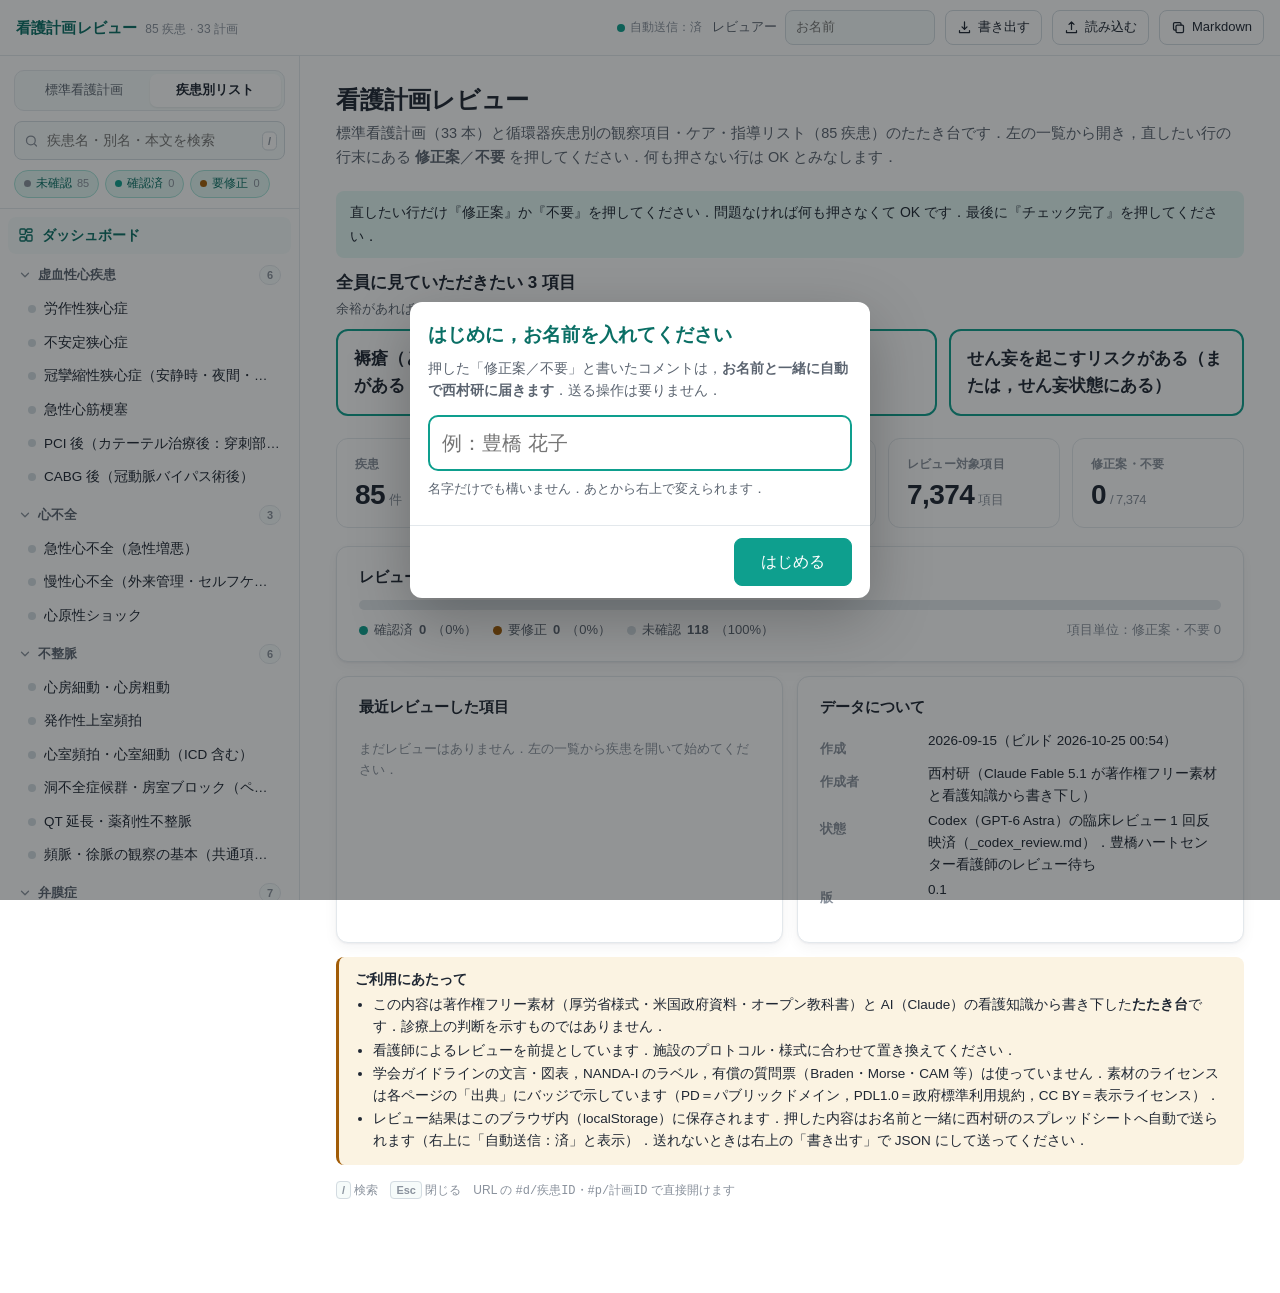
==== commit f5285ee9: "update docs Co-Authored-By: Claude Opus 5.5 <noreply@anthropic.com>" ====
--- a/app/index.html
+++ b/app/index.html
@@ -418,7 +418,7 @@
 </dialog>
 
 <script src="../common/done.js"></script>
-<script type="application/json" id="data">{"built":"2026-10-25 00:53","plans":{"meta":{"title":"標準看護計画（入院時に必ず確認する代表的な 3 領域）：褥瘡・転倒転落・せん妄","version":"0.1","created":"2026-09-15","author":"西村研（Claude Fable 5.1 が著作権フリー素材と看護知識から書き下し）","review_status":"Codex（GPT-6 Astra）の臨床レビュー 1 回反映済（_codex_review.md）．豊橋ハートセンター看護師のレビュー待ち","license_policy":"NANDA-I の診断ラベル文言は使わない（規約でソフトウェア・EHR・AI への組み込みを書面許諾なしに禁止）．Braden（有償）・Morse（要許可）・CAM（要許諾）はアプリに載せず，4AT（CC BY 4.0）・CAM-ICU（臨床実装は許可不要）・厚労省様式（PDL1.0）を使う．Open RN（CC BY 4.0）と米国政府資料（パブリックドメイン）は出典明記で利用．詳細 license_check.md","format_note":"看護問題 → 立案基準（対象となる患者の状態） → 関連因子 → アセスメント → 長期目標／短期目標 → O-P（観察）・T-P（ケア）・E-P（指導）→ 評価．病棟で使う平易な言葉で書く．入院時に全員へ行うのは「評価」であり，個別の看護計画は評価結果と院内基準に応じて立てる（全例で 3 つを立てるかは施設の運用による）．"},"plans":[{"id":"pressure_injury","group":"安全・リスク","problem":"褥瘡（とこずれ）ができるリスクがある","problem_plain":"同じ場所に体重がかかり続けて皮膚と皮下組織が傷むこと．寝たきり・座りっぱなし・栄養不良・むくみがあると起きやすい．","applies_when":["自分で寝返りが打てない，または少ない（日常生活自立度 B・C）","ベッド上安静や座位が長い（心不全の安静・術後・カテーテル後の安静）","むくみ（浮腫）がある，やせている，食事量が少ない","皮膚が湿っている（失禁・発汗），骨の出っ張りが目立つ","循環が悪い（低血圧・ショック・末梢冷感・血管作動薬の使用）"],"related_factors":["圧迫：同じ体位が長く続く，体位変換の不足","ずれ・摩擦：ベッドの背上げでずり落ちる，移動時に引きずる","湿潤：失禁・発汗・浸出液","栄養：低アルブミン，食事量低下，脱水","循環：低灌流（心不全・ショック），浮腫","知覚：麻痺・鎮静・意識障害で痛みに気づけない"],"assessment":{"scales":[{"name":"厚労省「褥瘡対策に関する診療計画書」（基本診療料の施設基準等 通知の別添 6・別紙 3，参考様式）の危険因子評価（日常生活自立度，基本的動作能力，病的骨突出，関節拘縮，栄養状態低下，皮膚湿潤，浮腫，皮膚の脆弱性）","license":"厚労省サイト（PDL1.0）．参考様式であり，自院様式や危険因子評価票を分けた運用も可","note":"入院時に全員評価．該当があれば計画を立てる．現行の対象入院料・様式は院内の医事担当と最新通知で照合"},{"name":"OH スケール（自力体位変換・病的骨突出・浮腫・関節拘縮の 4 項目）","license":"利用条件の一次情報が見つからず保留（license_check.md）．採用前に権利者へ確認","note":"日本の高齢者向けに作られ，項目が少なく現場向き"},{"name":"Braden スケール（知覚・湿潤・活動性・可動性・栄養・摩擦とずれ）","license":"判定 1：有償ライセンス（病床数課金）．ソフトウェアへの組み込みは不可（license_check.md）．Open RN 掲載の Braden 表も Fair Use 扱いで CC BY 対象外","note":"使う場合は施設の既存運用に合わせる"},{"name":"DESIGN-R（できてしまった褥瘡の重症度評価）","license":"判定 2：日本褥瘡学会（無断転載不可）．施設で使用中の版を参照するにとどめる","note":"予防計画では不要．発生後に使う"}],"assessment_points":["入院時に褥瘡の有無を確認し，既にある場合は部位・大きさ・深さ・痛み・感染のサイン・発見日を記録して，治療（施設で使う DESIGN-R の版で評価）と別部位の予防を並行する．状態が変わったとき（安静度の変更，発熱，食事量低下，むくみの増加）に再評価．転棟・退院時は皮膚の状態を引き継ぐ","好発部位を毎日見る：仙骨部（おしりの上の骨），かかと，大転子（腰の横の骨），肩甲骨，後頭部，くるぶし","医療機器の当たる部位も見る：酸素マスク・カニューラの耳と鼻，SpO2 プローブ，弾性ストッキングの縁，尿道カテーテル，点滴ルート","赤みを見つけたら指で押して白くなるか確認（白くならない赤みは褥瘡の始まり）．赤みだけでなく，暗赤色・紫色，熱感や冷感，硬さや軟らかさの変化，痛みも深部の損傷のサイン．失禁による皮膚炎・皮膚裂傷・内出血（抗凝固薬）と区別する"]},"goals":{"long_term":"入院中，褥瘡をつくらない（退院時に皮膚トラブルがない）","short_term":["1 週間以内：好発部位に持続する赤みがない","1 週間以内：2〜3 時間ごとの体位変換または自力での除圧ができている","1 週間以内：皮膚が清潔で乾いた状態が保てている","入院時に栄養リスクを確認し，摂取不足が続く・見込まれる時点で管理栄養士に相談している（必要量は管理栄養士・医師が算定．「配膳の 7 割」ではなく必要エネルギー・たんぱく質に対して評価．心不全・腎機能に応じた塩分・水分制限と両立させる）"]},"OP":["皮膚の状態：好発部位と機器の当たる部位の赤み・水ぶくれ・ただれ・痛み（毎日，体位変換時）","赤みを押して白くなるか（消えない赤みは要注意）","体位変換の回数と実際の姿勢（同じ向きで固まっていないか）","自力で動けるか：寝返り・座り直し・立ち上がりの程度","湿り気：失禁の有無と回数，発汗，オムツ内の状態","栄養：食事摂取量（必要量に対する割合），体重（心不全では除水による減少と区別），血液データ（アルブミンは炎症の影響を受けるので単独で判断しない），嚥下・口腔の状態，絶食の有無．水分状態は出納・うっ血所見・腎機能と合わせて見る（口の渇き・尿量減少は薬や低心拍出でも起こる）","むくみの程度と部位（すねを押してへこみが残るか）","循環：血圧，末梢の冷感・色，血管作動薬（昇圧薬）の使用","痛み・しびれの訴え，鎮静の深さ，意識レベル（痛みに気づけるか）","マットレスの種類が状態に合っているか，シーツのしわ・食べこぼし"],"TP":["体位変換：間隔は皮膚の反応・自力体動・呼吸循環・マットレス・睡眠を見て個別に決める（一般的な目安は 2〜3 時間ごと，施設基準に従う）．30 度側臥位で骨の出っ張りに体重を集中させない．実施後の皮膚と本人の耐えられ具合で見直す","背上げは呼吸状態（起坐呼吸）・誤嚥予防・処置上の指示を優先し，その範囲でできるだけ低く（褥瘡予防上の目安は 30 度以下）．上げるときは膝を先に上げてずり落ちを防ぎ，背上げ後は背抜き（体を一度浮かせてずれを解放）をする","体圧分散マットレス（エアマットなど）をリスクに応じて選ぶ．かかとは浮かせる（クッションで下腿を支える）","移動・体位変換のときは引きずらず，スライディングシートや 2 人介助で持ち上げる","皮膚を清潔に保ち，濡れたままにしない：失禁後はすぐ洗浄し，こすらず押さえ拭き．乾燥肌には保湿剤，湿潤部には撥水クリームで皮膚を守る","オムツやパッドは吸収力のあるものを使い，重ね敷きしない．シーツのしわを伸ばす","医療機器の固定を毎日見直す：カニューラの耳あて，マスクの当たり，プローブの位置を変える","栄養：食事の形態・好みを調整し，摂取量が少なければ栄養士に相談．必要なら補助食品や経腸栄養を医師と検討","むくみのある部位は圧迫を避け，可能なら挙上","赤みや変色を見つけたら：まずその部位に体重をかけない体位にし（揉まない），圧迫の原因を確認してから医師・皮膚排泄ケア認定看護師に報告．被覆材は除圧と原因評価のあとに検討","座位が長い患者にはクッションを使い，こまめに除圧する（前かがみ・左右への重心移動・介助での座り直しなど．上肢で持ち上げるプッシュアップは術後や上肢制限のある患者には促さない）"],"EP":["患者へ：同じ姿勢を続けると皮膚が傷むこと，寝返りや座り直しを自分でできる範囲でしてほしいこと","患者へ：おしりやかかとに痛み・違和感があれば教えてほしい（我慢しない）","患者・家族へ：食事をしっかり取ることが皮膚を守ること，食べにくいときは相談してほしい","家族へ：面会時に見つけた赤みや，患者の姿勢がずっと同じことに気づいたら看護師に伝えてほしい","家族へ：退院後も続く場合は，体位変換の方法，マットレスのレンタル，皮膚の見方を退院前に一緒に練習する","患者へ：オムツを使っている場合は，汚れたら遠慮なく知らせてほしいこと"],"evaluation":{"timing":"1 週間ごと，および状態が変わったとき（安静度変更・発熱・食事量低下・浮腫増加）","indicators":["好発部位に消えない赤み・水ぶくれ・ただれがない","計画した体位変換が実施できている（記録で確認）","皮膚が清潔・乾燥している時間が保てている","必要量に対する摂取量が確保され，浮腫を考慮した体重・筋肉量が維持または改善（アルブミン単独では判断しない）"],"revise_if":"赤みが出た／安静度が変わった／栄養状態が悪化した／機器が増えた"},"cardio_ward_notes":["心不全の急性期は安静＋むくみ＋低灌流が重なり，短期間で褥瘡ができやすい．利尿が進んで体重が落ちる時期は骨の出っ張りが目立ってくるので再評価","カテーテル後の穿刺部の安静は穿刺部位（橈骨・大腿）・止血法・出血状況で時間が異なる．大腿穿刺で臥床が続くと仙骨部の圧迫が続くため，安静中も安全にできる範囲（小さな体のずらし）で皮膚・穿刺部・末梢循環を確認し，解除後にも必ず皮膚を見る","IABP・ECMO・人工呼吸中は体位変換に制限があるため，小さな体位のずらし（スモールシフト）と機器部位の観察を増やす","抗凝固薬を使っている患者は皮膚の内出血・血腫ができやすく，赤みとの区別に注意"],"sources":[{"name":"厚生労働省 褥瘡対策に関する診療計画書（令和 8 年度 基本診療料の施設基準等 通知 保医発0305第7号 別紙 3，p.306-307）","url":"https://www.mhlw.go.jp/content/12400000/001732097.pdf","license":"PDL1.0（CC BY 4.0 互換）","note":"参考様式．危険因子評価の項目を利用"},{"name":"Open RN Nursing Fundamentals 2e, Ch.10 Integumentary（10.4 Pressure Injuries，10.6 Applying the Nursing Process）","url":"https://wtcs.pressbooks.pub/nursingfundamentals/","license":"CC BY 4.0（10.5 の Braden 表は Fair Use 扱いで対象外）","note":"予防ケアの体系を参考"},{"name":"AHRQ Preventing Pressure Ulcers in Hospitals: A Toolkit for Improving Quality of Care","url":"https://www.ahrq.gov/patient-safety/settings/hospital/resource/pressureulcer/tool/index.html","license":"米国政府著作物（パブリックドメイン）","note":"予防バンドル（皮膚評価・体圧分散・湿潤管理・栄養・体位変換）の構成を参考"},{"name":"MedlinePlus: Pressure sores（Health Topic）","url":"https://medlineplus.gov/pressuresores.html","license":"パブリックドメイン","note":"患者向け説明の言い回しを参考"}],"generated_by":"Claude（看護知識．要看護師レビュー）"},{"id":"fall_risk","group":"安全・リスク","problem":"転倒・転落のリスクがある","problem_plain":"ベッドやトイレへの移動，夜間の歩行などで転んだり，ベッドから落ちたりする危険があること．入院中は環境が変わり，薬や点滴ルートの影響で普段より転びやすい．","applies_when":["過去 1 年以内に転倒したことがある","歩行が不安定，杖・歩行器を使う，立ち上がりに時間がかかる","ふらつきを起こす薬を使っている：利尿薬，降圧薬，睡眠薬，抗不安薬，オピオイド，抗不整脈薬","夜間にトイレへ行く回数が多い（利尿薬の効く時間帯）","認知機能の低下，せん妄，見当識障害がある","視力・聴力の低下，点滴ルート・ドレーン・酸素チューブがある","起立性低血圧（立ち上がると血圧が下がる），不整脈，失神の既往"],"related_factors":["身体：筋力低下，バランス障害，麻痺，しびれ，視力低下","循環：起立性低血圧，徐脈・頻脈，脱水（利尿薬），失神","薬剤：睡眠薬・抗不安薬・利尿薬・降圧薬・オピオイド・血糖降下薬","認知・意識：せん妄，認知症，鎮静，夜間の見当識障害","環境：慣れない病室，暗い廊下，濡れた床，ベッドの高さ，履物，ルート類","行動：ナースコールを押さずに自分で動く，「迷惑をかけたくない」心理，急いでトイレへ行く"],"assessment":{"scales":[{"name":"転倒・転落アセスメントシート（施設独自：既往・年齢・活動・認知・薬剤・排泄・環境の項目で点数化）","license":"施設の様式を使う","note":"多くの病院が独自様式を持つ．豊橋ハートセンターの様式をそのまま使うのが早い"},{"name":"Morse Fall Scale（転倒歴・副診断・歩行補助具・点滴・歩き方・精神状態の 6 項目）","license":"判定 3：無償だが著者の許可が必要（\"free of charge but permission from the author is required\"）．AHRQ ツールキットでも Competency Request Form の提出が条件","note":"世界的に使われる簡便スケール．採用するなら許可申請"},{"name":"厚労省・重症度，医療・看護必要度 B 項目（寝返り，移乗，口腔清潔，食事摂取，衣服の着脱，診療・療養上の指示が通じる，危険行動）","license":"厚労省サイト（PDL1.0）","note":"転倒専用の尺度ではなく参考情報．評価の頻度は入院料・年度で異なる．転倒歴・薬剤・排泄・循環は別途評価する"},{"name":"起立性低血圧の確認（臥位で 5 分安静後 → 立位 1 分・3 分の血圧・脈拍・症状）","license":"一般的手技（事実）","note":"安全に立てる患者に行う．収縮期 20 mmHg 以上または拡張期 10 mmHg 以上の低下で陽性．症状（めまい・目の前が暗い）が出れば数値にかかわらず中止して座らせる"}],"assessment_points":["入院時に全員評価し，安静度の変更・薬の変更・夜間の様子で再評価","『どんなときに転びそうか』を具体的にする：夜間トイレ，起き上がり直後，点滴を持って歩くとき，シャワー後","患者本人の認識を聞く：自分は大丈夫と思っているか，ナースコールを押す気があるか","利尿薬の投与時刻と排尿パターン（何時ごろトイレに行くか）を把握する"]},"goals":{"long_term":"入院中，転倒・転落によるけががなく，安全に活動範囲を広げて退院できる（転倒ゼロだけを追って活動を制限しすぎない）","short_term":["入室時：ナースコールを理解し操作できるか確認し，できる患者とは『動く前に呼ぶ』を共有，難しい患者は訪室・排泄援助・代替の呼び出し手段を決めている","入室時：ベッド周りの環境（高さ・柵・ライト・履物・ルート）が整っている","初回離床前：起立性低血圧・ふらつきの有無を確認し，暫定の移動方法（介助の要否）が決まっている．翌勤務以降，実際の様子で更新","初夜から：排泄の援助方法が決まり，観察した排泄パターンに合わせて誘導や環境調整を更新している"]},"OP":["歩き方・立ち上がり・座り方（ふらつき，つかまる，時間がかかる，足を引きずる）","起立時の血圧・脈拍の変化，めまい・目の前が暗くなる訴え","意識レベル・見当識（今どこにいるか，時間），夜間の落ち着きのなさ","薬：睡眠薬・抗不安薬・利尿薬・降圧薬・オピオイドの開始や増量，服用後の様子","排泄パターン：トイレの回数・時間帯，尿意の切迫，下痢，夜間の回数","視力・聴力・履物・眼鏡の使用","ルート類：点滴，酸素チューブ，モニタ電極，ドレーン，尿道カテーテルの長さと絡み","環境：ベッドの高さ・柵・ストッパー，床の水濡れ，照明，ナースコールの位置，床頭台の距離","本人の行動：ナースコールを押すか，一人で動こうとするか，急ぐか","検査データ：貧血（ヘモグロビン），電解質（ナトリウム・カリウム），血糖，脱水の指標","心電図モニタ：徐脈・頻脈・ポーズ（心停止に近い間隔），失神の前兆"],"TP":["就床中はベッドを低くし，ストッパーをかける．移乗・立ち上がりのときは足底が床につき立ちやすい高さに調整する（低すぎると立ち上がりにくい）．柵は必要な側だけ上げ，本人が降りられないよう囲う使い方は行動制限にあたるため院内指針に従う","ナースコール・眼鏡・ティッシュ・飲み物を手の届く位置に置く","履物はかかとのある滑りにくいものにし，スリッパは避ける","点滴・酸素チューブ・モニタのコードをまとめ，歩行時の長さを確保するか一時的に外せるか医師と相談","夜間は足元灯をつけ，トイレまでの通路に物を置かない","利尿薬は可能なら午前中に投与し，夜間排尿を減らす（医師と相談）","観察した排泄パターンに合わせて先回りの声かけ・誘導（例：利尿薬 1〜2 時間後，就寝前）．眠っている患者を一律に起こす固定時刻の誘導はしない","起立性低血圧がある患者：起き上がりは段階的に（座る → 足を下ろす → 立つ，各段階で症状がないことを確認してから進む．時間は目安であり症状と安静指示を優先）","歩行が不安定な患者は見守りまたは介助歩行にし，安静度・介助方法をベッドサイドに表示する","離床センサー・ベッドセンサーは本人の行動パターンに合わせて使い，鳴ったらすぐ対応できる配置にする","せん妄・認知症がある患者は，訪室の頻度を上げ，日中の覚醒と夜間の睡眠のリズムを整える","転倒したときは：無理に起こさず，まず意識・呼吸・循環・出血・痛みを確認し応援を呼ぶ．意識低下や呼吸循環の異常があれば院内の緊急対応へ．医師に報告し，頭部打撲の有無が不明な場合や抗凝固薬・抗血小板薬使用時は画像検査の要否を早めに判断してもらう．その後の神経症状・バイタル・痛みの再評価の頻度と担当を医師と決める（薬を独断で休止しない）．インシデント報告と計画の見直し"],"EP":["患者へ：『必要なときは遠慮なく呼んでください』と伝え，動く前に呼んでほしいことを共有する（理解や操作が難しい患者は約束に頼らず訪室・援助で補う）","患者へ：起き上がるときはゆっくり，座ってから立つ．めまいがしたら座って待つ","患者へ：利尿薬でトイレが近くなること，夜間は特に転びやすいことを説明し，夜は必ず呼んでもらう","患者へ：睡眠薬や痛み止めを飲んだ後はふらつきやすいことを説明する","患者・家族へ：自宅から歩きやすい靴・慣れた杖を持ってきてもらう","家族へ：面会時にベッドの高さを変えたり柵を下げたりしたら元に戻してほしいこと","家族へ：退院後の自宅環境（段差・手すり・夜間の照明・トイレまでの動線）の見直し，必要なら退院支援に相談"],"evaluation":{"timing":"毎日（夜勤帯の様子を含む）と 1 週間ごと，薬や安静度の変更時","indicators":["けがの有無，転倒・転落，ヒヤリハットを分けて記録し，いずれも増えていない．安全に行えた活動（歩行距離など）が広がっている","ナースコールを使って動けている（一人で動いた回数の減少）","環境チェック（高さ・柵・履物・ルート・ライト）が毎勤務で確認されている","起立時の血圧低下・ふらつきが改善または対応方法が定着している"],"revise_if":"転倒・ヒヤリハットがあった／薬が変わった／安静度が上がった／せん妄が出た／夜間の排尿回数が増えた"},"cardio_ward_notes":["利尿薬（フロセミドなど）の静注後 30 分〜2 時間はトイレの回数が急に増える．投与時刻を把握し，先回りで誘導する","降圧薬・硝酸薬・β遮断薬の開始や増量の直後は起立性低血圧が出やすい．初回歩行は見守りで","徐脈・房室ブロック・洞不全で失神する患者は，前兆なく倒れることがある．モニタのポーズと『目の前が暗くなる』訴えを重視","カテーテル後の穿刺部の安静解除直後（初回歩行）は，長時間の臥床で立ちくらみが出やすい","抗凝固薬・抗血小板薬を使っている患者は，転倒時の頭部出血・血腫のリスクが高い．転倒後は症状がなくても医師へ報告","ペースメーカ植込み後は術式・時期に応じた術側上肢の動作制限（挙上・荷重）が指示されることがある．個別の指示を確認し，ベッド柵をつかむ動作に注意"],"sources":[{"name":"AHRQ Preventing Falls in Hospitals: A Toolkit for Improving Quality of Care","url":"https://www.ahrq.gov/patient-safety/settings/hospital/fall-prevention/toolkit/index.html","license":"米国政府著作物（パブリックドメイン）","note":"リスク因子と介入バンドルの構成を参考"},{"name":"CDC STEADI (Stopping Elderly Accidents, Deaths & Injuries)","url":"https://www.cdc.gov/steadi/","license":"パブリックドメイン","note":"高齢者の転倒リスク因子・薬剤・起立性低血圧の確認方法"},{"name":"厚生労働省 重症度，医療・看護必要度 評価票（令和 8 年度 通知 別紙 7，p.358-360）","url":"https://www.mhlw.go.jp/content/12400000/001732097.pdf","license":"PDL1.0","note":""},{"name":"厚生労働省 医療安全管理マニュアル作成例（転倒・転落）","url":"https://www.mhlw.go.jp/topics/bukyoku/isei/i-anzen/1/torikumi/naiyou/manual/2j.html","license":"PDL1.0","note":""},{"name":"Open RN Nursing Fundamentals 2e, Ch.5 Safety（5.6 Preventing Falls）","url":"https://wtcs.pressbooks.pub/nursingfundamentals/","license":"CC BY 4.0","note":""}],"generated_by":"Claude（看護知識．要看護師レビュー）"},{"id":"delirium_risk","group":"安全・リスク","problem":"せん妄を起こすリスクがある（または，せん妄状態にある）","problem_plain":"入院・手術・薬・体の不調をきっかけに，数時間〜数日で急に注意力が落ち，時間や場所がわからなくなったり，幻覚や興奮，逆にぼんやり眠りがちになる状態．高齢者と術後・集中治療室で起きやすく，転倒やルート抜去，回復の遅れにつながる．","applies_when":["70 歳以上（目安），認知症・軽度認知障害がある","過去にせん妄を起こしたことがある","手術（特に心臓手術），集中治療室（CCU/ICU）入室，人工呼吸","せん妄を起こしやすい薬：睡眠薬（ベンゾジアゼピン系），抗不安薬，オピオイド，抗コリン薬，ステロイド，一部の抗不整脈薬","脱水，電解質異常，感染・発熱，低酸素，低血糖，便秘・尿閉，痛み","視力・聴力の低下，眼鏡・補聴器を持ってきていない","睡眠不足，昼夜逆転，環境の変化（転室・転棟），アルコール多飲歴"],"related_factors":["準備因子（もともとの脆さ）：高齢，認知症，脳血管障害の既往，アルコール多飲，視聴覚障害","直接因子（引き金）：手術・麻酔，薬剤，低酸素・低灌流，感染，脱水，電解質異常，痛み，便秘・尿閉","促進因子（環境）：ICU の騒音と光，睡眠の分断，身体拘束，ルート・モニタ類，家族と会えない，眼鏡・補聴器がない"],"assessment":{"scales":[{"name":"厚労省「せん妄ハイリスク患者ケア加算」のチェックリスト（別紙様式 7 の 3：70 歳以上／脳器質的障害／認知症／アルコール多飲／せん妄の既往／リスク薬剤／全身麻酔を要する手術後・予定）","license":"厚労省サイト（PDL1.0）","note":"入院時のリスク評価に使える．チェックだけで終わらず，対策の実施日・担当・定期的な症状確認を記録する枠組み．70 歳未満でも臨床的リスクがあれば対象にする"},{"name":"CAM（Confusion Assessment Method：急性発症と変動／注意力低下／思考のまとまりのなさ／意識レベルの変化）","license":"判定 2：\"Not to be reproduced without permission\"．アプリに文言を載せるには許諾が必要（日本語版あり）","note":"『今せん妄があるか』を調べる道具（リスク評価とは別）．1＋2 に加え 3 または 4 で陽性．深い鎮静などで評価できないときは『評価不能』として陰性と区別し，陽性なら医学的評価につなぐ"},{"name":"CAM-ICU（人工呼吸中でも使える版）","license":"判定 4：臨床実装は許可不要（\"do not require … written letter of permission for implementation and clinical use\"），著作権行の表示必須，他用途は要連絡．日本語マニュアルあり","note":"CCU/ICU 向け"},{"name":"4AT（覚醒／AMT4／注意／急性変化の 4 項目）","license":"判定 5：CC BY 4.0，日本語版（docx/pdf）あり，商用可．改変時は明示し公式版の妥当性は適用されない旨を書く","note":"看護師が 2 分程度で使える．アプリに組み込む第一候補"},{"name":"DST（せん妄スクリーニング・ツール，日本）","license":"判定 2：「無断転載を禁じます」","note":"施設で使用中なら参照のみ"}],"assessment_points":["入院時に全員リスク評価し，手術前後・ICU 入退室・薬の変更・発熱時に再評価","『いつもと違う』を見逃さない：会話がかみ合わない，視線が定まらない，急にぼんやり，夜だけ落ち着かない","静かなタイプ（低活動型：眠りがち・返事が少ない）は見逃されやすい．興奮だけがせん妄ではない","家族に『普段の様子』を聞く（いつもの会話・記憶・生活リズム）．変化の基準になる","身体の原因を必ず探す：SpO2，血圧，血糖，体温，尿量，便秘，尿閉，痛み，採血（ナトリウム・カルシウム・腎機能・炎症）"]},"goals":{"long_term":"入院中，せん妄を起こさない．起きた場合は早く見つけて原因に対応し，苦痛と危険（けが・ルート抜去）がないまま回復に向かう","short_term":["24 時間以内：リスク評価と『普段の様子』の把握ができ，眼鏡・補聴器・時計・カレンダーが手元にある","3 日以内：昼は起きて夜は眠るリズムがつくれている（夜間睡眠 4〜6 時間の目安）","3 日以内：痛み・便秘・脱水・低酸素などの身体的な引き金が取り除かれている","毎勤務：注意力・見当識の変化がチェックされ，新たな変化は発見時に呼吸・循環・血糖・神経症状を確認して速やかに医師へ報告されている（異常があれば院内の緊急対応へ）"]},"OP":["注意力：会話に集中できるか，話が飛ぶか，同じことを繰り返すか（毎勤務）","見当識：今日の日付・今いる場所・自分の状況がわかるか","意識レベルの変化：ぼんやり，眠りがち，逆に興奮・落ち着かない，日内変動（夕方〜夜に悪化しないか）","幻覚・妄想：『虫がいる』『誰かが来た』などの訴え，ルートを引っ張る，起き上がろうとする","睡眠：夜間の睡眠時間，中途覚醒，昼寝の量，昼夜逆転","身体の引き金：SpO2・呼吸，血圧・脈拍，体温，血糖，尿量・尿閉，最終排便日，痛みの程度","薬：睡眠薬・抗不安薬・オピオイド・抗コリン薬・ステロイドの開始と増量，効き方","採血：ナトリウム・カリウム・カルシウム，腎機能，肝機能，炎症反応，貧血","水分・食事の摂取量，口の渇き，皮膚の乾燥","感覚：眼鏡・補聴器を使えているか，明るさと騒音","ルート類とその必要性（点滴・尿道カテーテル・モニタは外せないか）","家族の面会・声かけの状況，本人の不安の訴え"],"TP":["身体の引き金を取り除く：酸素化の改善，脱水の補正，痛みのコントロール，便秘・尿閉の解消，感染の治療（医師と協働）","薬の見直しを医師・薬剤師に相談：ベンゾジアゼピン系睡眠薬や抗コリン薬の減量・中止（長期内服薬の急な中止は離脱を起こすため減らし方は医師・薬剤師が決める），オピオイドの適正化．最終飲酒の時刻・飲酒量・過去の離脱歴を確認し，アルコールや薬の離脱によるせん妄は別の対応になる","見当識を助ける：時計・カレンダー・窓の外が見える配置，訪室のたびに日付・場所・自分の名前を自然に伝える","眼鏡・補聴器・入れ歯を使えるようにする（家族に持参依頼）","昼夜のリズム：日中はカーテンを開けて明るく，離床・会話・リハビリで覚醒を促す．夜は照明を落とし，会話や不要な物音を減らし，処置をまとめて睡眠を分断しない（電極管理などで不要なアラームを減らす．生命監視モニタの警報音は院内基準どおり確保し，消音・減音を睡眠対策にしない）","早期離床：安静度の範囲で座位・歩行を進める（循環器の安静指示は守る）","不要なルート・カテーテル・モニタは医師と相談して早く外す","身体拘束は原則行わない．必要と判断する場合は代替策を尽くしたうえでチームで判断し，患者・家族に説明，理由・時間・観察・解除条件を院内指針に沿って記録し，勤務ごとに解除できないか検討する（家族の同意だけを根拠にしない）","興奮時：否定せず落ち着いた声で話す，安全を確保（ベッドを低く，危険物を離す），一人にしない，必要なら医師に薬物治療を相談．薬を使うときは QT 延長・不整脈・低血圧・過鎮静・嚥下障害に注意し，心電図・電解質・併用薬を確認して投与後の反応を観察する","低活動型（眠りがち）：『静かだから大丈夫』とせず，まず低酸素・低血糖・過鎮静・脳卒中などの原因を確認し医師に報告．覚醒と嚥下が十分なら，許可された安静度と個別の水分管理方針（心不全の制限）の範囲で声かけ・離床・飲水を援助する","家族の協力：面会・電話・写真・なじみの物（時計・ラジオ）を持ち込んでもらう","転室・転棟はできるだけ避け，担当看護師をなるべく固定する"],"EP":["患者へ（入院時・術前）：入院や手術のあとに一時的に混乱することがあり，多くは数日で戻ること．眼鏡・補聴器・時計を持ってきてほしいこと","患者へ：眠れない・痛い・便が出ない・不安なときは我慢せず知らせてほしいこと","家族へ：せん妄とは何か，認知症とは別の状態で原因への対応で改善が期待できること．ただし回復までの期間には個人差があり（数日〜数週間以上），認知症と併存することもあること","家族へ：面会時にできること（普段の話をする，日付や場所をさりげなく伝える，なじみの物を置く）","家族へ：『いつもと違う』と感じたらすぐ看護師に伝えてほしいこと（家族が最初に気づくことが多い）","家族へ：興奮しているときに否定したり叱ったりしないこと，落ち着いて短い言葉で話すこと","患者・家族へ（回復後）：本人が覚えていないことがあり不安になるので，起きたことを簡単に説明する"],"evaluation":{"timing":"毎勤務（特に夜勤帯の様子），および手術後・ICU 退室後・薬変更後 3 日間は重点的に","indicators":["注意力・見当識の低下が出ていない，または出ても原因への対応が進み，症状の日内変動・苦痛・危険が減っている（回復期間は個人差があるので日数で一律に判定しない）","夜間睡眠が確保され，昼夜逆転がない","身体の引き金（酸素・脱水・痛み・便秘・尿閉）が管理されている","ルート抜去・転倒・身体拘束が起きていない","家族が変化に気づいて知らせてくれる関係ができている"],"revise_if":"せん妄が出た／興奮・幻覚が出た／低活動型が疑われる／手術・ICU 入室が決まった／薬が変わった"},"cardio_ward_notes":["心臓手術（CABG・弁手術）後と CCU 入室中はせん妄が特に多い．術前から家族に説明し，眼鏡・補聴器・時計の持参を依頼する","低心拍出・低酸素・低血圧は脳への血流低下からせん妄を起こす．『せん妄＝精神的なもの』ではなく，まず循環と酸素を確認する","利尿薬による脱水・電解質異常（ナトリウム・カリウム低下）はせん妄の引き金．採血と水分バランスを確認","抗不整脈薬・ジギタリス・β遮断薬の一部は混乱を起こすことがある．開始後の変化に注意","モニタ・点滴・IABP などで安静が必要な患者は，離床の代わりにベッド上で会話・軽い運動・日光を取り入れる","IABP・ECMO・動脈ライン・ペーシングリードなどの自己抜去は，大量出血や循環補助の中断に直結する．せん妄の早期発見が循環器病棟では特に重要"],"sources":[{"name":"厚生労働省 せん妄ハイリスク患者ケア加算 チェックリスト（令和 8 年度 様式（医科） 別紙様式 7 の 3，p.19）","url":"https://www.mhlw.go.jp/content/12400000/001713885.pdf","license":"PDL1.0","note":""},{"name":"Open RN Nursing Fundamentals 2e, Ch.6 Cognitive Impairments（6.2 Delirium，6.4）","url":"https://wtcs.pressbooks.pub/nursingfundamentals/","license":"CC BY 4.0","note":"せん妄の原因・予防介入の体系を参考"},{"name":"4AT（rapid clinical test for delirium）","url":"https://www.the4at.com/","license":"CC BY 4.0（日本語版あり）","note":""},{"name":"MedlinePlus: Delirium（Health Topic）","url":"https://medlineplus.gov/delirium.html","license":"パブリックドメイン","note":""},{"name":"AHRQ／HELP（Hospital Elder Life Program）の多因子介入の考え方（見当識・早期離床・睡眠・視聴覚・水分）","url":"https://help.agscocare.org/","license":"HELP のプログラム資料は権利あり（考え方のみ参照，文言は転載しない）．公式サイトは JS 描画で条文未取得","note":""}],"generated_by":"Claude（看護知識．要看護師レビュー）"},{"id":"line_self_removal_risk","group":"安全・リスク","problem":"点滴・ドレーン・カテーテル類を自己抜去するリスクがある","problem_plain":"点滴の管，尿の管，胸やお腹のドレーン，酸素チューブ，動脈ライン，IABP などを，患者が自分で引き抜いたり，体を動かした拍子に抜けたりする危険．せん妄・認知症・不快感が主な原因で，重要なルートが抜けると大量出血や治療の中断につながる．","applies_when":["せん妄・認知症・意識障害があり，ルートの意味が理解できない，または落ち着きがない","ルート・チューブが多い（点滴，尿道カテーテル，胸腔・心嚢ドレーン，酸素，モニタ電極）","抜けると命にかかわる重要ルートがある：動脈ライン，中心静脈カテーテル，IABP，ECMO，一時ペーシングリード，気管チューブ，スワンガンツカテーテル","過去にルートを引っ張った・触った・抜いたことがある","不快や痛み（固定テープのかゆみ，尿道カテーテルの違和感，口の渇き，同じ体位のつらさ）を訴える，または訴えられない","鎮静薬・睡眠薬を使っている，鎮静から覚める途中で混乱している（術後・CCU）","手が自由に動き，ルートが視界や手の届く位置にある"],"related_factors":["認知・意識：せん妄，認知症，鎮静からの覚醒途中，低酸素・低血糖・低灌流による混乱","不快：刺入部の痛み・かゆみ，尿道カテーテルによる尿意の錯覚，口渇，固定テープ，長時間同じ体位","理解：ルートの必要性が説明されていない・覚えていない，言語や聴覚の障害","環境：ルートが手の届く位置・視界に入る，夜間の見当識低下，一人の時間が長い","固定：固定の緩み，寝衣の着脱・体位変換・移乗時の引っ張り，回路やドレーンの重み","抑えつけへの抵抗：手を押さえられると余計に抜こうとする"],"assessment":{"scales":[{"name":"厚労省「せん妄ハイリスク患者ケア加算」のチェックリスト（別紙様式 7 の 3）","license":"厚労省サイト（PDL1.0）","note":"自己抜去の最大の原因はせん妄なので，せん妄リスクの評価をそのまま使う（delirium_risk の計画と共有）"},{"name":"4AT（せん妄の有無：覚醒／AMT4／注意／急性変化）","license":"判定 5：CC BY 4.0，日本語版あり","note":"『今せん妄があるか』を毎勤務 2 分で確認"},{"name":"CAM-ICU（人工呼吸中でも使える版）","license":"判定 4：臨床実装は許可不要，著作権行の表示必須","note":"CCU/ICU で気管チューブ・IABP・ECMO のある患者に"},{"name":"ルート類の自己抜去リスク評価表（施設独自：意識・行動・ルートの種類と危険度・不快の有無で段階分け）","license":"施設の様式を使う","note":"多くの病院が独自様式を持つ．『抜けたときの危険度』をルートごとに分けて記載できる様式がよい"}],"assessment_points":["入院時・ルート追加時・せん妄出現時に評価し，『どのルートが抜けると命にかかわるか』を分けて考える（優先度は器材名だけでなく，投与している薬（末梢からの昇圧薬など）・治療が中断したときの危険（酸素依存度が高い，致死性不整脈の監視中）・再確保の難しさで決める．動脈ライン・中心静脈・IABP・ECMO・一時ペーシング・気管チューブ・胸腔や心嚢のドレーンは常に最優先．末梢点滴・酸素・モニタ電極も条件によっては最優先で守る）","行動を観察する：ルートを触る・見つめる・引っ張る，テープをはがす，起き上がろうとする．夜間・覚醒直後・処置直後に多い","不快の原因を探す：痛み，かゆみ，尿意，口渇，便秘，体位．『抜こうとする』は多くの場合『不快を取りたい』の表れ","せん妄の身体的原因（低酸素・低灌流・脱水・電解質・感染・薬剤）は delirium_risk の計画に沿って必ず探す","そのルートは今も必要かを毎日医師と確認する（不要なルートを残すことが最大のリスク）"]},"goals":{"long_term":"入院中，重要ルートの計画外抜去がなく，必要な治療が中断されない（ルートは必要最小限にし，身体拘束に頼らずに安全を保つ）","short_term":["入室時／ルート追加時：抜去リスクと『抜けたときの危険度』が評価され，固定方法・観察頻度・抜けたときの対応がベッドサイドで共有されている","毎日：不要なルート・カテーテル・モニタが医師と確認され，外せるものは外されている","毎勤務：不快の原因（痛み・かゆみ・尿意・口渇・体位）が確認され，対処されている","3 日以内（目安）：せん妄の原因への対応と昼夜リズムの調整が進み，夜間にルートを触る行動が減っている","発生時：抜去に気づいた時点で出血・全身状態・再挿入の要否が確認され，医師に報告されている"]},"OP":["各ルートの種類・挿入部位・挿入日・固定の状態・必要性（毎勤務．重要ルートは訪室ごと）","刺入部と固定テープ：発赤・腫れ・かゆみ・テープのはがれ，ルートに余裕があるか（引っ張られていないか）","ルートに触る・見る・引っ張る行動，テープをはがそうとする仕草，起き上がり・ベッドからの降りようとする動き","意識レベル・注意力・見当識，夜間の落ち着きのなさ，会話のかみ合わなさ（せん妄の兆候）","不快の訴え：痛み，かゆみ，尿意や排尿感（尿道カテーテル），口渇，便意，体位のつらさ．訴えられない患者は表情・体動で判断","鎮静薬・睡眠薬・オピオイドの投与状況と覚醒の程度（覚醒途中が最も危険）","動脈ライン・IABP・ECMO・一時ペーシング：接続部と固定，波形・作動状況，刺入部の出血，大腿挿入側の下肢の血流（色・温度・動脈触知）","ドレーン：固定，排液量と性状，接続の緩み，たるみ，体動時の引っ張られ方","気管チューブ：固定位置（口角の目盛り），カフ圧（施設基準），バイトブロック，人工呼吸器回路の重みがチューブにかかっていないか","手の動き・握力・上肢の可動範囲（ルートに手が届くか）","家族の面会状況，本人が理解できる説明ができているか","抜去・ヒヤリハットの記録（時間帯・状況・きっかけ）"],"TP":["不要なルートは医師と相談して早く抜く（尿道カテーテルの適応，末梢点滴の必要性，モニタ電極，酸素）．『念のため』で残さない","固定：ループを作ってテープで固定し，引っ張られても刺入部に力が直接かからないようにする．ルートは寝衣の中や背側を通すなど，視界と手の届く範囲から外す．固定材は皮膚障害を起こしにくいものを選ぶ（skin_damage_risk 参照）","不快を取り除く：固定部のかゆみは固定材の変更，尿道カテーテルの違和感は固定位置の調整と必要性の再確認，口渇は口腔ケア・含嗽・許可された範囲の氷片（心不全の水分制限内），痛みは鎮痛の指示を確認","せん妄の予防と対応（delirium_risk の計画を併用）：見当識の援助，昼夜リズム，眼鏡・補聴器，家族の面会，身体的原因の是正","訪室の頻度を上げる（危険な時間帯：夜間，覚醒直後，鎮静を減らす時期）．ナースステーションに近い部屋，見える位置のベッドにする","説明を繰り返す：訪室のたびに『これは点滴の管です．抜けると血が出ます』のように短く．理解できない患者には説明だけに頼らず，環境と観察で補う","鎮静薬・睡眠薬は医師と相談し，過鎮静と覚醒途中の混乱を避ける（薬で抑えることを第一の手段にしない）","身体拘束（ミトン・抑制帯）は原則行わない．重要ルートで代替策を尽くしても危険が続く場合はチームで判断し，患者・家族に説明，理由・部位・時間・観察・解除条件を院内指針に沿って記録し，勤務ごとに解除できないか検討する．拘束中は皮膚・循環・呼吸・精神状態を観察し，家族の同意だけを根拠にしない","体位変換・移乗・清拭・寝衣交換の前にルートの位置と長さを確認し，2 人で行うときは声を掛け合う．人工呼吸器の回路やドレーンは事前に余裕を作る．IABP・ECMO の挿入側は屈曲制限を守る","抜去したとき：まず出血と全身状態を見る．末梢点滴は刺入部を圧迫（抗凝固薬中は長めに）．動脈ライン・大腿シース・IABP・ECMO は強く圧迫しながら応援と医師を呼び，院内の緊急対応へ．気管チューブは気道確保と用手換気で応援を呼ぶ．胸腔ドレーン・心嚢／縦隔ドレーンが抜けたら直ちに応援を呼び，呼吸・循環を評価し，施設手順に沿って抜去孔を覆って空気の流入を防ぎ，緊急診察につなぐ（抜けた管を押し戻さない）．その他のドレーン・尿道カテーテルは抜けた部位を清潔なガーゼで覆い，抜けた長さ・排液・出血を確認して医師に報告．再挿入の要否は医師が判断．インシデント報告と計画の見直し","家族に協力を依頼：面会中の見守り，落ち着く声かけ，なじみの物の持ち込み"],"EP":["患者へ：ルートの目的と，抜けると困ること．触りたくなったら・気になったら呼んでほしいこと（理解できる患者に）","患者へ：かゆい・痛い・トイレに行きたい気がする・喉が渇くなど，つらさは我慢せず知らせてほしいこと","患者へ：起き上がる・寝返る・トイレに行くときは呼んでほしいこと（ルートが引っかかりやすい動作）","家族へ：せん妄では無意識に抜いてしまうことがあり，本人を責めないこと．面会中に手元のルートを触っていたら看護師に知らせてほしいこと","家族へ：身体拘束を検討する場合は，理由・代替策・解除の見通しを説明し，意見を聞くこと","家族へ：眼鏡・補聴器・時計・写真など，本人が落ち着く物の持参"],"evaluation":{"timing":"毎勤務（夜勤帯を重点）と，ルートの追加・抜去時，せん妄の出現時","indicators":["重要ルートの計画外抜去がない（末梢点滴などの抜去・ヒヤリハットは分けて記録し，減っている）","不要なルートが毎日見直され，ルートの本数が減っている","不快の訴えに対処され，ルートを触る・引っ張る行動が減っている","身体拘束を使わずに管理できている，または使った場合は記録と解除の検討が毎勤務行われている"],"revise_if":"抜去・ヒヤリハットがあった／せん妄が出た／重要ルート（IABP・ECMO・動脈ライン・一時ペーシング・気管チューブ）が入った／鎮静を減らす時期に入った／身体拘束を開始・解除した"},"cardio_ward_notes":["IABP・ECMO・大腿シース・動脈ラインは抜けると数分で大量出血や循環補助の中断になる．IABP・ECMO の大腿挿入側は股関節の屈曲制限があり，体動でカニューレがずれるだけでも危険．訪室ごとに固定と刺入部を見る","一時ペーシングリード（経静脈・心外膜）が抜けると徐脈・心停止に直結する．リードの固定と本体の設定を勤務ごとに確認し，本体は患者の手の届かない場所に置く","心臓術後・CCU では術後せん妄と覚醒途中の混乱が重なる時期（術後数日）が最も危険．鎮静を減らす日は観察の頻度を上げ，家族の面会を活用する","抗凝固薬・抗血小板薬・ヘパリン使用中はルートが抜けると出血が止まりにくく，血腫が大きくなる．末梢点滴でも圧迫時間を長めにし，止血を確認してから離れる（bleeding_risk 参照）","胸腔・心嚢ドレーンやペースメーカ植込み後の創部ドレーンの抜去は気胸・心タンポナーデにつながることがある．抜去後は呼吸・血圧・心拍・頸静脈怒張を観察して医師へ","尿道カテーテルは心不全の尿量管理で入ることが多いが，利尿が落ち着いたら適応を医師と再確認する（尿路感染と自己抜去の両方を減らす）"],"sources":[{"name":"厚生労働省 医療安全管理マニュアル作成例「人工呼吸器」（自己抜管の予防，回路の重みによるチューブの牽引防止）","url":"https://www.mhlw.go.jp/topics/bukyoku/isei/i-anzen/1/torikumi/naiyou/manual/2a.html","license":"PDL1.0","note":"チューブ固定・体位変換時の回路の扱いを参考"},{"name":"厚生労働省 医療安全管理マニュアル作成例 ヒヤリ・ハット事例集「窒息」（経管チューブの自己抜去事例と防止策）","url":"https://www.mhlw.go.jp/topics/bukyoku/isei/i-anzen/1/torikumi/naiyou/manual/5h.html","license":"PDL1.0","note":"自己抜去しやすい患者の把握・固定・注入中の観察"},{"name":"厚生労働省 せん妄ハイリスク患者ケア加算 チェックリスト（令和 8 年度 様式（医科） 別紙様式 7 の 3）","url":"https://www.mhlw.go.jp/content/12400000/001713885.pdf","license":"PDL1.0","note":""},{"name":"Open RN Nursing Fundamentals 2e, 5.7 Restraints（拘束の定義，ミトンの扱い，代替策）","url":"https://wtcs.pressbooks.pub/nursingfundamentals/chapter/5-7-restraints/","license":"CC BY 4.0","note":"身体拘束の代替策と観察の考え方を参考．米国の時間規定は日本の院内指針で置き換える"},{"name":"Open RN Nursing Skills 2e, 20.13 Checklist for Drain Management（ドレーンの固定・たるみ・排液観察）","url":"https://wtcs.pressbooks.pub/nursingskills/chapter/20-13-checklist-for-drain-management/","license":"CC BY 4.0","note":""},{"name":"Open RN Nursing Skills 2e, 23.4 IV Therapy Site Assessment & Complications","url":"https://wtcs.pressbooks.pub/nursingskills/chapter/23-4-iv-therapy-site-assessment-complications/","license":"CC BY 4.0","note":"刺入部の観察項目"},{"name":"4AT（rapid clinical test for delirium）","url":"https://www.the4at.com/","license":"CC BY 4.0（日本語版あり）","note":""}],"generated_by":"Claude（看護知識．要看護師レビュー）"},{"id":"aspiration_risk","group":"安全・リスク","problem":"誤嚥・窒息のリスクがある","problem_plain":"食べ物・飲み物・唾液・吐いたものが食道ではなく気管に入ること（誤嚥）と，食べ物などがのどに詰まって息ができなくなること（窒息）．高齢，脳卒中のあと，鎮静のあと，心不全で食欲がなく体力が落ちている人に起きやすく，誤嚥性肺炎の原因になる．","applies_when":["脳卒中・麻痺・失語がある，過去に誤嚥性肺炎を起こした","食事中や食後にむせる・咳が出る・声がガラガラになる・食べ物が口に残る","高齢で歯が少ない・義歯が合わない・口の中が乾燥している／汚れている","意識レベルが低い，鎮静・麻酔・鎮痛薬のあと（カテーテル・アブレーション・電気的除細動・手術の後）","心不全の急性期で呼吸が速い（食事中に息が続かない），食思不振・体力低下がある","経鼻胃管が入っている，気管挿管を抜いた直後，人工呼吸中","嘔吐・逆流がある，ベッド上で体を起こせないまま飲食する必要がある","認知症・せん妄で一口の量やペースを自分で調整できない"],"related_factors":["嚥下機能の低下：脳卒中，加齢，サルコペニア（筋肉量の低下），意識障害・鎮静","呼吸：頻呼吸・呼吸困難で飲み込みと呼吸のタイミングが乱れる（心不全・肺炎・COPD）","口腔：口の中の細菌の増加・乾燥，義歯の不適合，歯の欠損","姿勢・環境：臥位や首が反った姿勢での飲食，急いで食べる，介助のペースが速い，食事中の会話","食形態：とろみ・形態が合っていない，薄い水分・パサつく物・餅など詰まりやすい物","薬剤：鎮静薬・睡眠薬・抗精神病薬（嚥下反射の低下），抗コリン薬（口渇）","消化管：胃食道逆流，経管栄養の注入速度や体位，嘔吐"],"assessment":{"scales":[{"name":"嚥下スクリーニング（反復唾液嚥下テスト，改訂水飲みテスト，フードテストなど施設の方法）","license":"一般的手技（事実）．実施基準と判定は施設の手順に従う","note":"意識と呼吸状態が安定してから行う．疑わしければ言語聴覚士（ST）に相談し，嚥下造影・嚥下内視鏡は医師が判断"},{"name":"厚労省 医療安全管理マニュアル作成例「窒息」の要点（食事姿勢・食事形態・介助・吸引の準備）","license":"厚労省サイト（PDL1.0）","note":"リスクの高い患者の観察と環境の整え方の枠組み"},{"name":"口腔内の評価（施設のアセスメント表：乾燥・汚れ・舌苔・義歯・歯・舌の動き）","license":"施設の様式を使う","note":"口腔ケアの計画に直結する"},{"name":"厚労省 重症度，医療・看護必要度 B 項目「口腔清潔」「食事摂取」","license":"厚労省サイト（PDL1.0）","note":"介助の必要性の把握に．嚥下専用の尺度ではない"}],"assessment_points":["入院時に『むせ・肺炎の既往・食形態・とろみ・義歯』を聞き，鎮静・手術・脳卒中発症・意識変化のときに再評価．初回の飲食は必ず看護師が見る","食事の場面を観察する：むせ，咳，湿った声（食後の『ガラガラ声』），食べこぼし，口の中の残留，食事時間の延長，疲れ","発熱・痰の増加・SpO2 低下・呼吸音の変化は誤嚥性肺炎のサイン（むせのない誤嚥もある）","経管栄養中は胃管の位置，注入中の体位，逆流・嘔吐の有無","食べられない原因が『飲み込めない』のか『食欲がない』のかを分ける（心不全の食思不振）．摂取量と体重の推移を見る"]},"goals":{"long_term":"入院中，誤嚥性肺炎・窒息を起こさず，安全な方法で口から食べることができる（または適切な栄養法に移行できる）","short_term":["入院時／初回飲食前：嚥下スクリーニングの結果と，食形態・とろみ・姿勢・介助方法がベッドサイドで共有されている","毎食：安全な姿勢（可能なら座位，首をやや前に傾ける）で食事ができ，食後も一定時間（目安 30 分〜1 時間．ただし呼吸・循環・安静度の指示を優先）上体を起こしている","毎日：口腔ケアが起床時・毎食後・就寝前に実施されている","1 週間以内：むせ・湿った声・発熱・SpO2 低下がなく，摂取量が必要量に近づいている（不足なら管理栄養士・ST に相談済み）","窒息時：発見者が直ちに応援を呼び，気道確保と院内の緊急対応を始められる"]},"OP":["食事中・食後のむせ・咳・湿った声・呼吸の乱れ・顔色（毎食）","口の中の残留，食べこぼし，一口の量，食事にかかる時間，途中の疲れ","体温・SpO2・呼吸数・呼吸音・痰の量と性状（誤嚥性肺炎の早期発見．毎勤務）","意識レベル・覚醒度（食事の前に十分起きているか），鎮静薬・睡眠薬の投与時刻","口の中：乾燥，汚れ，舌苔，義歯の適合，口内炎，歯の状態","食事の姿勢と食後の体位，ベッドの背上げの角度（褥瘡予防との兼ね合い）","指示された食形態・とろみと，実際に提供されているもの・家族の持ち込みが一致しているか","摂取量・水分量・体重の推移（心不全の水分制限との両立）","嘔吐・逆流・腹部膨満，経管栄養の注入速度・胃内の残量・胃管の位置と固定","胸部 X 線・採血（炎症反応）の結果，抗菌薬の開始の有無","患者の食べる意欲，家族の持ち込み食の内容（餅・こんにゃく・団子・大きな肉など詰まりやすい物）"],"TP":["食事は可能な限り座位（車いす・端座位）にし，ベッド上なら上体を起こして首をやや前に傾ける（厚労省マニュアルの目安は 45 度以上）．ただし循環・呼吸状態と安静度の指示を優先し，起こせない場合は食事の可否を医師と相談する","食前に覚醒を確認し，口腔ケアと必要なら吸引をしてから始める．眠い・呼吸が速い・SpO2 が低いときは無理に食べさせず医師に報告","一口の量は小さくし，一口ごとに飲み込んだことを確認してから次を入れる．食事中は不要な会話を避け，急がせない．介助は一人の患者に集中する","食形態・とろみは指示どおりに提供し，家族の持ち込みも同じ形態にしてもらう．合わないと感じたら ST・管理栄養士に相談","食後は上体を起こしたまま一定時間過ごし（目安 30 分〜1 時間），すぐに寝かせない．食後に口の中の残留を確認して口腔ケアをする","口腔ケアを起床時・毎食後・就寝前に行う（歯・舌・口蓋・義歯）．乾燥には保湿剤．自分で磨けない患者は看護師が行う","経管栄養：胃管の位置確認は施設手順に従う（挿入・再挿入時は X 線などの画像で確認し，毎回の注入前は外部の長さ・固定・ずれの兆候を確認する．気泡音だけで判断しない）．位置がわからない・ずれた疑いがあるときは栄養・水分・薬を注入せず医師に確認する．注入中〜注入後は上体を起こす．注入速度は指示どおり．嘔吐・逆流があれば中止して医師へ","吸引器と救急カートの場所を確認しておく．窒息時は直ちに食事を中止して応援を呼ぶ．有効な咳ができる（声が出る・息ができる）なら咳を促して見守る．有効な咳ができない重度の閉塞には院内採用の気道異物除去手技（背部叩打・腹部突き上げ）．反応がなくなったら胸骨圧迫から CPR を開始し，院内の緊急対応へ（BLS 手順に従う）","鎮静薬・睡眠薬・抗精神病薬の影響が疑われるときは医師・薬剤師に相談する（減量・中止は医師の判断）","摂取量が少ない場合は原因（嚥下か食欲か）を分けて ST・管理栄養士・医師に相談し，栄養法を検討する（nutrition_deficit の計画を併用）","疑わしいむせ・発熱・痰の増加は発見時に呼吸・SpO2・体温を確認して医師へ報告し，胸部 X 線・採血の指示を確認する"],"EP":["患者へ：座って食べる，一口を小さく，飲み込んでから次を食べる，食べながら話さない","患者へ：むせたときは無理に飲み込まず咳をする．食事中に苦しくなったら手を挙げて知らせる","患者へ：とろみや形態の理由（薄い水分が一番むせやすい）と，退院後も続ける必要があるかは ST の評価で決まること","家族へ：持ち込み食は看護師に確認してから．餅・こんにゃく・団子・大きな肉など詰まりやすい物を避ける","家族へ：食事介助の方法（姿勢・一口の量・ペース）と口腔ケアを退院前に一緒に練習する","家族へ：発熱・痰の増加・食事中のむせが続くときは受診の目安になること"],"evaluation":{"timing":"毎食（介助時の観察）と毎勤務，意識・呼吸状態の変化時，鎮静・手術のあと，1 週間ごと","indicators":["むせ・湿った声・食後の呼吸の変化がない，または減っている","発熱・SpO2 低下・痰の増加・肺炎の診断がない","指示された姿勢・食形態・食後の体位が毎食実施されている（記録）","口腔ケアが 1 日 3 回以上実施され，口の中が清潔で潤っている","摂取量が必要量に対して確保されている（不足時は栄養法の変更が検討されている）"],"revise_if":"むせ・発熱・肺炎が出た／意識レベルや呼吸状態が変わった／鎮静・手術・抜管があった／食形態や安静度が変わった／経管栄養が始まった"},"cardio_ward_notes":["急性心不全で呼吸が速い時期は，飲み込みと呼吸のタイミングが合わず誤嚥しやすい．呼吸数・SpO2 が落ち着くまでは少量から始め，食事開始の時期は医師と相談する","心不全の水分制限と『薄い水分はむせやすい』が重なる．とろみ水分の量も水分制限に含めて計算し，口渇には口腔ケア・含嗽で対応する","心臓カテーテル・アブレーション・電気的除細動・TAVI 後の鎮静から覚める途中や，開心術後の抜管直後は嚥下反射が鈍い．初回飲水は覚醒と嚥下スクリーニングを確認してから（施設の手順）","脳梗塞（心原性塞栓）を併発した患者は嚥下障害の頻度が高い．抗凝固薬など粉砕できない薬があるため，服薬方法は薬剤師と相談する（post_stroke_dysphagia_paralysis 参照）","誤嚥性肺炎は心不全を増悪させる（発熱・頻脈・低酸素）．発熱時は肺炎と心不全増悪の両方を疑って報告する","ベッドの背上げを長く保つと仙骨部のずれが増える．褥瘡計画（pressure_injury）と両立させ，食後の座位は車いすや端座位も検討する"],"sources":[{"name":"厚生労働省 医療安全管理マニュアル作成例「窒息」（食事姿勢・食事形態・介助・吸引）","url":"https://www.mhlw.go.jp/topics/bukyoku/isei/i-anzen/1/torikumi/naiyou/manual/2g.html","license":"PDL1.0","note":"姿勢（頸部前屈・正中位），一口量，形態，吸引器の準備の要点"},{"name":"厚生労働省 医療安全管理マニュアル作成例 ヒヤリ・ハット事例集「窒息」","url":"https://www.mhlw.go.jp/topics/bukyoku/isei/i-anzen/1/torikumi/naiyou/manual/5h.html","license":"PDL1.0","note":"45 度以上の上体挙上，一口ごとの嚥下確認，食事中の会話を避ける等の事例"},{"name":"Open RN Nursing Fundamentals 2e, 14.3 Applying the Nursing Process（Nutrition：嚥下障害の観察，とろみ，経管栄養の誤嚥予防）","url":"https://wtcs.pressbooks.pub/nursingfundamentals/chapter/14-3-applying-the-nursing-process/","license":"CC BY 4.0","note":""},{"name":"Open RN Nursing Skills 2e, 22.2 Basic Concepts Related to Suctioning","url":"https://wtcs.pressbooks.pub/nursingskills/chapter/22-2-basic-concepts-related-to-suctioning/","license":"CC BY 4.0","note":"吸引の適応と観察"},{"name":"Open RN Health Alterations, 6.7 Pneumonia","url":"https://wtcs.pressbooks.pub/healthalts/chapter/6-7-pneumonia/","license":"CC BY 4.0","note":"誤嚥性肺炎の徴候と予防"},{"name":"Open RN Health Alterations, 9.9 Cerebrovascular Accident","url":"https://wtcs.pressbooks.pub/healthalts/chapter/9-9-cerebrovascular-accident/","license":"CC BY 4.0","note":"脳卒中後の嚥下評価"},{"name":"MedlinePlus: Swallowing Disorders（Health Topic）","url":"https://medlineplus.gov/swallowingdisorders.html","license":"パブリックドメイン","note":"患者向け説明の言い回し"},{"name":"MedlinePlus: Choking（Health Topic）","url":"https://medlineplus.gov/choking.html","license":"パブリックドメイン","note":"窒息時の対応"},{"name":"MedlinePlus Medical Encyclopedia: Aspiration pneumonia","url":"https://medlineplus.gov/ency/article/000121.htm","license":"パブリックドメイン（A.D.A.M. 提供部分は出典表示）","note":""}],"generated_by":"Claude（看護知識．要看護師レビュー）"},{"id":"infection_risk","group":"安全・リスク","problem":"感染のリスクがある（創部・カテーテル・肺炎・尿路・デバイス・心内膜炎の予防）","problem_plain":"手術の傷，点滴や中心静脈のカテーテル，尿の管，人工呼吸器，ペースメーカなどの植込み機器を通して細菌が体に入り，発熱や敗血症（全身に広がる重い感染）を起こす危険．心臓の弁や人工弁に細菌がつく感染性心内膜炎は，循環器病棟で特に避けたい感染．","applies_when":["手術創・穿刺部・ドレーン・植込みデバイスの創部がある（開心術，ペースメーカ・ICD，TAVI，カテーテル治療）","中心静脈カテーテル・末梢点滴・動脈ライン・透析カテーテル・IABP・ECMO が入っている","尿道カテーテルが入っている","人工呼吸器・気管挿管・気管切開がある，意識障害・嚥下障害で肺炎になりやすい","人工弁・弁膜症・心内膜炎の既往・先天性心疾患・植込みデバイスがあり，心内膜炎のリスクが高い","糖尿病・腎不全・低栄養・高齢・ステロイドや免疫抑制薬・低心拍出で免疫や傷の治りが落ちている","長期臥床・術後で痰が出しにくく，無気肺・肺炎を起こしやすい","口の中が汚れている，歯周病，義歯がある"],"related_factors":["侵入経路：創部，カテーテル刺入部，尿道カテーテル，気管チューブ，皮膚のびらん・褥瘡","手技・環境：手指衛生の不徹底，無菌操作の不備，ルートの接続部・三方活栓の汚染，デバイスの長期留置","宿主側：高齢，糖尿病，低栄養，腎不全，低灌流，免疫抑制，ステロイド","呼吸：臥床，鎮静，痰を出せない，誤嚥，痛みによる浅い呼吸（術後）","口腔：口の中の細菌の増加（心内膜炎・肺炎の原因）","皮膚：浮腫・失禁による皮膚のびらん，テープの剥離による傷"],"assessment":{"scales":[{"name":"CDC 手指衛生（5 つのタイミング）と標準予防策・Core Infection Prevention Practices","license":"米国政府著作物（パブリックドメイン．出典表示，実質的内容の改変不可）","note":"『いつ・どう手を清潔にするか』の基準として"},{"name":"創部・カテーテル刺入部の観察表（施設の様式）","license":"施設の様式を使う","note":"手術部位感染（SSI）・中心ライン関連血流感染（CLABSI：中心ラインのある患者の血流感染をサーベイランスの定義で数える）・カテーテル関連血流感染（CRBSI：原因のカテーテルを培養で同定した臨床診断）・カテーテル関連尿路感染（CAUTI）を区別する．施設が採用しているサーベイランス（JANIS 等）の事業・部門・定義の版を指定し，臨床診断とサーベイランスの判定は別に記録する"},{"name":"尿道カテーテルの適応チェック（CDC の適応基準を施設の様式に）","license":"Open RN Nursing Skills 2e 21.3（CC BY 4.0）に CDC 基準の要約あり","note":"毎日『まだ必要か』を確認する"},{"name":"敗血症の早期認識（施設の早期警戒スコア・敗血症対応手順．qSOFA を使う場合も単独で除外しない）","license":"一般的手技（事実）","note":"感染が疑われる患者に新しい臓器障害（意識変化・血圧低下・頻呼吸・尿量減少）や全身状態の悪化があれば，発熱がなくても・低体温でも院内の緊急対応へ．qSOFA が陰性でも除外しない"}],"assessment_points":["入院時に感染源になりうるもの（創・ルート・デバイス・褥瘡・口腔）を一覧にし，各ルートの挿入日を把握する．追加・抜去のたびに更新","毎勤務，局所（創部・刺入部の発赤・腫れ・熱感・痛み・浸出液・膿）と全身（発熱・悪寒・頻脈・血圧低下・意識変化・尿量減少）を分けて観察する","発熱の原因を一つに決めつけない：創，ルート，尿，肺，褥瘡，薬剤熱，心不全増悪，心内膜炎（新しい心雑音・点状出血）","抗菌薬の投与状況（開始日・投与時刻・血中濃度・腎機能・下痢）と，血液培養が抗菌薬の前に採取されているか","患者・家族が感染予防行動（手洗い，創を触らない，口腔ケア）を理解し実行できているか"]},"goals":{"long_term":"入院中，創部・カテーテル・尿路・肺・デバイスの感染および感染性心内膜炎を起こさず，起きた場合は早期に発見して治療につながる","short_term":["毎勤務：創部・刺入部に感染徴候がなく，異常があれば発見時に医師へ報告されている","毎日：尿道カテーテル・中心静脈カテーテル・末梢点滴・ドレーンの必要性が医師と確認され，不要なものは抜去されている","毎日：口腔ケアが 1 日 3 回以上（人工呼吸中は施設基準の頻度で）実施されている","術後：深呼吸・咳嗽・早期離床（安静度の範囲）が進み，無気肺・肺炎の徴候がない","退院時：患者・家族が創部の観察・清潔の保ち方・受診の目安を言える"]},"OP":["体温（1 日数回，解熱薬の影響も記録），脈拍，血圧，呼吸数，SpO2，意識レベル，尿量（敗血症の早期発見）","創部・穿刺部・デバイス創部：発赤，腫れ，熱感，痛み，浸出液の量と性状，離開，胸骨の動揺","中心静脈・末梢・動脈ラインの刺入部：発赤，圧痛，硬結，滲出，ドレッシングのはがれ・汚染，留置日数","尿道カテーテル：尿の混濁・浮遊物・血尿・臭い，尿量，バッグの位置（膀胱より低く床につけない），閉鎖式が保たれているか，留置日数と必要性","呼吸：呼吸音，痰の量・色・粘性，咳の力，自分で痰を出せるか，無気肺のサイン（SpO2 低下・呼吸音の減弱）","口の中：汚れ，乾燥，歯肉の出血，義歯，歯の痛み（心内膜炎の入口）","皮膚：褥瘡，失禁による皮膚炎，浮腫部位のびらん（感染の入口）","採血：白血球・CRP・プロカルシトニン，腎機能（抗菌薬の調整），血糖（高血糖は傷の治りと免疫を落とす）","培養：血液（心内膜炎疑いでは複数セット），尿，痰，創，カテーテル先端の結果","心内膜炎の徴候：新しい心雑音や雑音の変化，点状出血（眼瞼結膜・爪），塞栓症状（麻痺・言語障害・腹痛・四肢の痛み）","抗菌薬：投与時刻，副作用（下痢・発疹・腎機能），血中濃度","栄養：食事摂取量，アルブミン，体重（治癒力）"],"TP":["手指衛生：患者に触れる前，清潔操作の前，体液に触れた後，患者に触れた後，患者の周囲環境に触れた後に，アルコール手指消毒（目に見える汚れ，C. difficile やノロウイルスの疑いは石けんと流水）．家族・面会者にも協力を依頼する","標準予防策（手袋・マスク・エプロン・ゴーグルを場面に応じて）と，必要時は施設基準の感染経路別予防策","創部：ドレッシングは指示どおり無菌操作で交換し，汚染・はがれ時はすぐ交換．創を濡らさない・触らない．胸骨正中創は咳嗽時に枕で保護する","中心静脈カテーテル：接続部・三方活栓の操作前に消毒し，ドレッシングは施設基準の間隔と汚染時に交換，不要になったら早く抜去．末梢点滴は刺入部を毎勤務観察し，発赤・痛みがあれば抜去して医師に報告","尿道カテーテル：閉鎖式を保ち，バッグは膀胱より低く床につけない．陰部洗浄は 1 日 1 回と排便後．留置の適応を毎日医師と確認し，不要なら早く抜去する（urinary_issues 参照）","肺炎予防：深呼吸・咳嗽・インセンティブスパイロメトリー（施設で使用中なら），安静度内の早期離床と体位変換，痰を出せないときは吸引．人工呼吸中は頭側挙上（目安 30 度以上．ただし血圧・IABP の屈曲制限・褥瘡予防を優先して個別に決める）と施設基準の口腔ケア","口腔ケア：起床時・毎食後・就寝前に歯・舌・義歯を清掃する．人工弁・弁膜症・デバイス植込み患者は特に丁寧に．歯科受診が必要なときは医師・歯科と連携","皮膚を清潔に保ち，褥瘡・失禁による皮膚炎を予防する（pressure_injury，skin_damage_risk の計画を併用）","栄養・血糖：食事摂取を支え，不足時は管理栄養士へ．糖尿病患者の血糖は指示どおり管理する","発熱・悪寒・頻脈・血圧低下・意識変化・尿量減少を見つけたら（発熱がなくても・低体温でも，感染疑いに全身状態の悪化があれば同じ），バイタルと感染源の観察をして速やかに医師へ報告し，血液培養の指示を確認する（抗菌薬の前に採取するが，培養採取を理由に指示された抗菌薬の開始を遅らせない）．敗血症が疑われれば院内の緊急対応へ","抗菌薬は指示の時刻に確実に投与し，血中濃度測定と腎機能を確認する．副作用（下痢・発疹）は医師・薬剤師へ"],"EP":["患者・家族へ：手洗い・手指消毒のタイミング（食事前・トイレ後・創やルートに触る前後）．体調の悪い人は面会を控える","患者へ：創やルートの刺入部を触らない・濡らさない，かゆみや痛みがあれば知らせる","患者へ：深呼吸・咳・離床が肺炎の予防になること（痛みは我慢せず鎮痛を相談する）","患者へ：口腔ケアと歯科受診の大切さ（人工弁・弁膜症・デバイス植込みの患者は心内膜炎の予防のため）．歯科・手術・内視鏡の前に心疾患・人工弁・抗凝固薬のことを必ず伝える","患者・家族へ：退院後の創の見方（赤み・腫れ・膿・熱）と，発熱・悪寒・創の異常があれば早めに受診すること","患者へ：尿道カテーテル留置中の注意（引っ張らない，バッグは膀胱より低く）と，退院後も留置する場合の管理方法","患者へ：ワクチン（インフルエンザ・肺炎球菌など）の接種を主治医と相談すること"],"evaluation":{"timing":"毎勤務（体温・創部・刺入部）と 1 週間ごと，ルートの追加・抜去時，発熱時","indicators":["創部・刺入部・デバイス創部に感染徴候がない，または早期に発見・報告されている","発熱・敗血症の徴候がなく，あれば培養採取と治療が遅れなく始まっている","不要なカテーテル・ルートが毎日見直され，留置日数が短くなっている","口腔ケア・手指衛生・深呼吸／離床が記録どおり実施されている","患者・家族が感染予防行動（手洗い・創を触らない・口腔ケア）を実行できている"],"revise_if":"発熱・創部の異常・刺入部の異常が出た／新しいルートやデバイスが入った／人工呼吸・鎮静が始まった／免疫抑制薬・ステロイドが始まった／褥瘡や皮膚炎ができた"},"cardio_ward_notes":["感染性心内膜炎の予防は口腔ケアが要．人工弁・弁膜症・心内膜炎既往・先天性心疾患・デバイス植込み患者は，入院中の口腔ケアと退院後の歯科受診を計画に入れる．歯科処置前の抗菌薬予防投与の要否は医師が判断する（infective_endocarditis，post_valve_replacement 参照）","ペースメーカ・ICD・CRT の創部感染は本体・リードの抜去が必要になることがある．植込み後は創部の血腫（抗凝固薬で増える）が感染の温床になるため，血腫・発赤・皮膚の菲薄化・遅れて出る発熱を観察する（cied_management 参照）","開心術後の胸骨正中創は縦隔炎につながる．糖尿病・肥満・両側内胸動脈使用は特に注意．胸骨の動揺・浸出液・発熱は医師へ（post_cardiac_surgery_common 参照）","中心静脈カテーテル・動脈ライン・IABP・ECMO・一時ペーシングは血流感染の入口．刺入部の観察と接続部の清潔操作を徹底し，留置の必要性を毎日確認する","心不全の急性期は低灌流・浮腫・低栄養で傷の治りと免疫が落ち，肺うっ血と肺炎の区別が難しい．発熱時は心不全増悪も同時に疑い，補液は医師の指示で慎重に","発熱・敗血症は頻脈・血管拡張で心不全や不整脈を誘発する．解熱だけで済ませず，心拍・血圧・尿量の変化を報告する"],"sources":[{"name":"CDC: Core Infection Prevention and Control Practices for Safe Healthcare Delivery in All Settings","url":"https://www.cdc.gov/infection-control/hcp/core-practices/index.html","license":"米国政府著作物（パブリックドメイン）．出典 Source: CDC，実質的内容の改変不可","note":"標準予防策・デバイス管理（必要性の毎日の評価と早期抜去）の枠組み"},{"name":"CDC: Clinical Safety: Hand Hygiene for Healthcare Workers","url":"https://www.cdc.gov/clean-hands/hcp/clinical-safety/index.html","license":"パブリックドメイン","note":"手指衛生のタイミングとアルコール手指消毒の優先"},{"name":"CDC: Central Line-associated Bloodstream Infection (CLABSI) Basics","url":"https://www.cdc.gov/clabsi/about/index.html","license":"パブリックドメイン","note":""},{"name":"CDC: Catheter-associated Urinary Tract Infection (CAUTI) Basics","url":"https://www.cdc.gov/uti/about/cauti-basics.html","license":"パブリックドメイン","note":"バッグの位置・引っ張らない・必要性の確認"},{"name":"CDC: Surgical Site Infection Basics","url":"https://www.cdc.gov/surgical-site-infections/about/index.html","license":"パブリックドメイン","note":"創部感染の症状と患者・家族の予防行動"},{"name":"CDC: Ventilator-associated Pneumonia Basics","url":"https://www.cdc.gov/ventilator-associated-pneumonia/about/index.html","license":"パブリックドメイン","note":"頭側挙上・口腔ケア・早期離脱"},{"name":"Open RN Nursing Fundamentals 2e, 9.6 Preventing Infection","url":"https://wtcs.pressbooks.pub/nursingfundamentals/chapter/9-6-preventing-infection/","license":"CC BY 4.0","note":"感染の連鎖を断つ介入と口腔ケアの重要性"},{"name":"Open RN Nursing Skills 2e, 4.3 Aseptic Technique","url":"https://wtcs.pressbooks.pub/nursingskills/chapter/4-3-asceptic-technique/","license":"CC BY 4.0","note":""},{"name":"Open RN Nursing Skills 2e, 21.3 Preventing CAUTI","url":"https://wtcs.pressbooks.pub/nursingskills/chapter/21-3-preventing-cauti/","license":"CC BY 4.0","note":"尿道カテーテルの適応と毎日の必要性評価"},{"name":"Open RN Health Alterations, 5.13 Infective Endocarditis","url":"https://wtcs.pressbooks.pub/healthalts/chapter/5-13-infective-endocarditis/","license":"CC BY 4.0","note":"心内膜炎のリスク因子と徴候"},{"name":"NHLBI: Heart Inflammation – Endocarditis","url":"https://www.nhlbi.nih.gov/health/heart-inflammation/endocarditis","license":"パブリックドメイン","note":""},{"name":"MedlinePlus: Infection Control（Health Topic）","url":"https://medlineplus.gov/infectioncontrol.html","license":"パブリックドメイン","note":""},{"name":"MedlinePlus Medical Encyclopedia: Central line infections – hospitals","url":"https://medlineplus.gov/ency/patientinstructions/000474.htm","license":"パブリックドメイン（A.D.A.M. 提供部分は出典表示）","note":"患者向け説明"},{"name":"MedlinePlus Medical Encyclopedia: Surgical wound care – closed","url":"https://medlineplus.gov/ency/patientinstructions/000738.htm","license":"パブリックドメイン（A.D.A.M. 提供部分は出典表示）","note":"退院後の創部ケアの説明"}],"generated_by":"Claude（看護知識．要看護師レビュー）"},{"id":"bleeding_risk","group":"安全・リスク","problem":"出血のリスクがある（抗凝固薬・抗血小板薬・穿刺部・術後・消化管出血）","problem_plain":"血を固まりにくくする薬（抗凝固薬・抗血小板薬）を使っていたり，カテーテルの穿刺部や手術の傷があったりして，出血しやすく止まりにくい状態．皮膚の内出血から，穿刺部の血腫，胃や腸からの出血，頭の中の出血まで幅がある．","applies_when":["抗凝固薬（ワルファリン・DOAC・ヘパリン）または抗血小板薬（アスピリン・P2Y12 阻害薬）を使っている．特に 2 剤・3 剤の併用","カテーテル検査・PCI・アブレーション・IABP・ECMO の穿刺部（大腿・橈骨）がある，シースが留置されている","開心術・デバイス植込み・血管手術の術後で創部やドレーンがある","血栓溶解療法を受けた（心筋梗塞・肺塞栓・脳梗塞）","血小板減少（ヘパリン起因性血小板減少症を含む），肝機能障害，腎機能障害（DOAC の蓄積）がある","消化性潰瘍の既往，NSAIDs の使用，黒色便や貧血の既往がある","高齢，転倒しやすい，血圧が高い","あざ・歯肉出血・鼻出血・血尿などの出血徴候がすでにある"],"related_factors":["薬剤：抗凝固薬・抗血小板薬・ヘパリン・血栓溶解薬，NSAIDs，相互作用する薬（抗菌薬・抗真菌薬・アミオダロンなど）","血管の損傷：穿刺部，創部，ドレーン，動脈ライン，中心静脈カテーテル，ルートの抜去","凝固能の低下：血小板減少，肝障害，腎障害，DIC，ビタミン K 不足（絶食・抗菌薬）","血圧：高血圧，いきみ・咳による一時的な血圧上昇","粘膜：消化性潰瘍，胃食道逆流，口の中の乾燥・歯周病","外力：転倒・打撲，激しい体動，硬い歯ブラシ・かみそり・浣腸・筋肉注射","理解：薬を重複して飲む，出血しても我慢する"],"assessment":{"scales":[{"name":"出血リスクの評価スコア（HAS-BLED など：高血圧・腎肝機能・脳卒中・出血歴・INR 不安定・高齢・薬剤／飲酒）","license":"文献由来のスコア．ライセンスは license_check.md に未収載のため，アプリ搭載前に確認．臨床での使用は施設の運用に従う","note":"看護計画では『リスク因子の把握』に使う．抗凝固薬の可否・用量は医師が決める"},{"name":"穿刺部観察表（施設の様式：部位・止血法・観察間隔・血腫の大きさのマーキング）","license":"施設の様式を使う","note":"帰室直後は頻回に，その後は施設基準の間隔で"},{"name":"血液データ（PT-INR，APTT，ACT，血小板，Hb）","license":"一般的検査（事実）","note":"目標値は薬・疾患・施設基準で異なる．値だけでなく推移を見る"}],"assessment_points":["入院時に抗血栓薬の種類・用量・最終内服時刻・休薬指示・併用薬・出血歴・転倒歴を確認し，処置の前後・薬の変更時・採血結果ごとに再評価する","『目に見える出血』と『隠れた出血』を分けて見る：穿刺部・創部・歯肉・鼻・皮下は目で見える．消化管（黒色便・貧血），後腹膜（腰痛・血圧低下），頭蓋内（頭痛・意識変化・麻痺）は症状とデータで疑う","循環の変化（頻脈・血圧低下・冷汗・尿量減少・めまい）は出血量が多いサイン．Hb の低下は遅れて出る","大腿穿刺後の腰痛・背部痛・下腹部の張りは後腹膜出血を疑う（外からは見えない）","ヘパリン使用中の血小板の急な減少は HIT（ヘパリン起因性血小板減少症）を疑い医師へ"]},"goals":{"long_term":"入院中，重大な出血（輸血・処置・手術を要する出血，頭蓋内出血）を起こさず，出血の徴候を早期に発見して対処できる．抗血栓薬を必要な治療として続けられる","short_term":["入院時／処置後：抗血栓薬の種類と最終内服時刻，穿刺部の止血法と観察間隔がベッドサイドで共有されている","処置後の安静時間中（施設基準）：穿刺部の出血・血腫の拡大がなく，末梢の血流が保たれている","毎勤務：皮膚・粘膜・便・尿の出血徴候が観察され，新たな出血は発見時に医師へ報告されている","毎日：転倒・打撲を防ぐ環境（fall_risk 参照）が整い，出血を増やす行為（硬い歯ブラシ・かみそり・いきみ）が避けられている","退院前：患者・家族が出血のサインと受診の目安，薬を自己判断でやめないことを言える"]},"OP":["穿刺部・創部：出血，血腫の大きさ（マーキングして拡大を見る），拍動性の腫れ（仮性動脈瘤），痛み，圧迫の状態（止血デバイスの圧と解除時刻は施設基準）","穿刺側の末梢：動脈の触知，色，温度，しびれ，動き（圧迫しすぎによる虚血）","血圧・脈拍・呼吸数・SpO2・尿量・意識レベル（出血による循環の変化．β遮断薬で頻脈が隠れることがある）","皮膚・粘膜：あざ（部位・大きさ・新旧），点状出血，歯肉出血，鼻出血，注射部位の血腫","便の色（黒色便・血便）・量・回数，尿の色（血尿），痰・吐物への血の混入","腰痛・背部痛・腹部膨満・下腹部痛（後腹膜出血），頭痛・嘔吐・意識変化・麻痺・ろれつ（頭蓋内出血）","採血：Hb・Ht・血小板の推移，PT-INR・APTT・ACT（薬に応じて），腎機能・肝機能，便潜血","薬：抗血栓薬の種類・用量・投与時刻，休薬と再開の指示，ヘパリンの投与量，併用薬（NSAIDs・抗菌薬・抗真菌薬・アミオダロン）","転倒・打撲の有無，ベッド周囲の環境","患者の自覚：めまい，動悸，冷汗，倦怠感（貧血の進行）","ドレーンの排液量と性状（急な増加・鮮血）"],"TP":["抗血栓薬は指示の薬名・用量・時刻を照合して投与し，休薬・再開の指示（処置の前後）を必ず確認する．INR・腎機能・血小板の結果を投与前に確認し，異常値は医師へ（用量の変更は医師が決める．antithrombotic_management 参照）","穿刺部：決められた間隔で観察する（帰室直後は頻回，施設基準）．出血・血腫の拡大があれば用手圧迫を続けながら応援を呼び医師へ報告．止血できない・急速に腫れる・血圧低下は院内の緊急対応へ","処置後の安静と体位（穿刺側の屈曲制限・臥床時間）は施設基準と医師の指示に従い，解除後の初回歩行は見守る","圧迫止血のときは末梢の血流を確認し，虚血（冷感・蒼白・しびれ）があれば圧を調整して医師へ","出血を増やす行為を避ける：柔らかい歯ブラシ・電動かみそりを使う，筋肉注射・浣腸・直腸検温を避ける（必要なら医師と相談），採血・点滴抜去後は長めに圧迫して止血を確認する","便秘の予防と排便時のいきみの回避（constipation_straining 参照），咳の管理，血圧の管理（指示範囲）","転倒予防（fall_risk）：転倒したら症状がなくても医師へ報告し，頭部打撲があれば画像検査の要否を早めに判断してもらう","消化管出血の予防：NSAIDs を避ける（鎮痛薬の選択は医師・薬剤師と），胃薬の指示を確認，黒色便・貧血の症状を毎日確認する","出血を見つけたら：圧迫，安静，バイタル，出血量の推定と記録，医師へ報告．中和薬・輸血・内視鏡などの要否は医師が判断する．大量出血や意識変化は院内の緊急対応へ","ヘパリン持続投与中は投与量と APTT/ACT の指示を確認し，ルートの接続と投与速度を勤務ごとに照合する．血小板の急な低下は HIT（ヘパリンで血小板が減り，出血よりも血栓ができやすくなる副作用）を疑い，血小板の推移と低下の割合・ヘパリンの投与歴（ルートのフラッシュ・ロックを含む）・新しい四肢の虚血や呼吸・循環の症状をそろえて直ちに医師へ報告する．すべてのヘパリンを止めるか代わりの抗凝固薬にするかは医師が速やかに判断する（血小板の低下だけで看護師が一律に止めない）","抗血栓薬の手帳（カード）を渡し，他科・歯科の受診時に見せる練習をする"],"EP":["患者へ：出血しやすい薬を飲んでいる理由（血栓・脳梗塞・ステント閉塞の予防）と，出血が怖くても自己判断で減らしたりやめたりしないこと","患者へ：出血のサイン（あざが増える，歯ぐき・鼻からの出血が止まりにくい，黒い便，血尿，吐血，強い頭痛，急なめまい）と，見つけたらすぐ知らせる／受診すること","患者へ：穿刺部が腫れる・出血したら手で押さえて呼ぶこと（退院後も同じ）","患者へ：柔らかい歯ブラシ，電動かみそり，鼻を強くかまない，便秘を避ける，転ばない工夫","患者へ：他科・歯科・手術・内視鏡の前に必ず薬を伝える．市販の痛み止め（NSAIDs）やサプリは相談してから","患者へ（ワルファリン）：納豆・青汁・クロレラを避けること，INR の定期検査を続けること","家族へ：転倒や頭部打撲があれば症状がなくても受診．意識がおかしい・ろれつが回らないときは救急要請"],"evaluation":{"timing":"毎勤務（穿刺部・皮膚・便・バイタル），採血結果ごと，処置の前後，薬の変更時，1 週間ごと","indicators":["処置・輸血を要する出血や頭蓋内出血がない","穿刺部・創部の出血・血腫が拡大していない（マーキングで確認）","Hb・血小板・INR／APTT が医師の目標範囲で安定している（値は施設基準・医師の指示）","出血の徴候が発見時に報告され，対応が記録されている","患者・家族が出血のサインと受診の目安，薬を続ける理由を言える"],"revise_if":"出血・血腫が出た／転倒・頭部打撲があった／Hb・血小板の低下や INR の上昇があった／抗血栓薬が追加・増量・再開された／処置・手術が予定された／血栓溶解療法・ヘパリン持続投与が始まった"},"cardio_ward_notes":["PCI 後の 2 剤抗血小板療法（DAPT），心房細動の抗凝固薬，機械弁のワルファリン，ステント＋心房細動の 3 剤併用など，循環器病棟では『出血しやすい薬を止められない』患者が多い．出血を見つけても看護師が薬を止める判断はせず，止血と報告を最優先にする（antithrombotic_management，post_pci，post_valve_replacement 参照）","大腿穿刺後の後腹膜出血は外から見えず，腰痛・血圧低下・Hb 低下で気づく．橈骨穿刺は前腕の腫れ・しびれ（コンパートメント症候群）に注意する（post_pci，cardiac_cath_periop 参照）","IABP・ECMO・大腿シース留置中はヘパリンが持続投与され，刺入部の出血・血腫と下肢の虚血を訪室ごとに確認する．ルートの自己抜去は致命的（line_self_removal_risk 参照）","開心術後はドレーン排液の急増・鮮血・心タンポナーデ（血圧低下・頻脈・頸静脈怒張・尿量減少）を疑い，発見時に院内の緊急対応へ．ペースメーカ植込み後の創部血腫は抗凝固薬で増え，感染につながる","血栓溶解療法後（心筋梗塞・肺塞栓・脳梗塞）は頭蓋内出血の観察（頭痛・意識・麻痺・瞳孔）を頻回に．脳神経外科併設の施設として，抗血栓薬中の脳出血・慢性硬膜下血腫は転倒後に遅れて出ることを念頭に置く（intracerebral_hemorrhage，chronic_subdural_hematoma 参照）","出血による貧血は心不全を悪化させ，頻脈は虚血を誘発する．β遮断薬で頻脈が隠れるため，血圧低下・冷汗・尿量減少・意識変化を重視する（anemia_cardiac 参照）"],"sources":[{"name":"Open RN Health Alterations, 3.10 Thrombocytopenia（Bleeding Precautions：柔らかい歯ブラシ・電動かみそり・筋注や浣腸の回避・出血徴候の教育）","url":"https://wtcs.pressbooks.pub/healthalts/chapter/3-10-thrombocytopenia/","license":"CC BY 4.0","note":"出血予防策の体系を参考（NIC の文言は転載しない）"},{"name":"Open RN Health Alterations, 3.3 General Hematological System Assessment","url":"https://wtcs.pressbooks.pub/healthalts/chapter/3-3-general-hematological-system-assessment/","license":"CC BY 4.0","note":"出血徴候の観察項目"},{"name":"Open RN Nursing Skills 2e, 23.4 IV Therapy Site Assessment & Complications","url":"https://wtcs.pressbooks.pub/nursingskills/chapter/23-4-iv-therapy-site-assessment-complications/","license":"CC BY 4.0","note":"刺入部の血腫・出血の観察"},{"name":"Open RN Nursing Skills 2e, 20.13 Checklist for Drain Management","url":"https://wtcs.pressbooks.pub/nursingskills/chapter/20-13-checklist-for-drain-management/","license":"CC BY 4.0","note":"排液量・性状の観察"},{"name":"MedlinePlus: Blood Thinners（Health Topic）","url":"https://medlineplus.gov/bloodthinners.html","license":"パブリックドメイン","note":"患者向け説明の言い回し"},{"name":"MedlinePlus: Bleeding（Health Topic）","url":"https://medlineplus.gov/bleeding.html","license":"パブリックドメイン","note":""},{"name":"NHLBI: Bleeding Disorders","url":"https://www.nhlbi.nih.gov/health/bleeding-disorders","license":"パブリックドメイン","note":"出血徴候の一般的説明"},{"name":"厚生労働省 医療安全管理マニュアル作成例「転倒・転落」","url":"https://www.mhlw.go.jp/topics/bukyoku/isei/i-anzen/1/torikumi/naiyou/manual/2j.html","license":"PDL1.0","note":"転倒予防（抗血栓薬患者の頭部外傷予防）"},{"name":"厚生労働省 医療安全管理マニュアル作成例「注射」","url":"https://www.mhlw.go.jp/topics/bukyoku/isei/i-anzen/1/torikumi/naiyou/manual/2c.html","license":"PDL1.0","note":"薬剤の照合（抗凝固薬・ヘパリンの投与ミス防止）"}],"generated_by":"Claude（看護知識．要看護師レビュー）"},{"id":"vte_risk","group":"安全・リスク","problem":"深部静脈血栓症・肺塞栓症のリスクがある（臥床・術後・心不全）","problem_plain":"足の深い静脈に血の塊（血栓）ができ（深部静脈血栓症），それが肺の血管に飛んで（肺塞栓症）急な息切れ・胸痛，ときに心停止を起こす危険．長く寝ている，手術のあと，心不全でむくんでいる，脱水，がん，過去に血栓を起こした人に起きやすい．","applies_when":["ベッド上安静が続く（心不全の急性期，カテーテル後の臥床，IABP・ECMO 中，重症で動けない）","手術のあと（開心術・血管手術・ペースメーカ植込み・脳神経外科手術），下肢の麻痺（脳卒中後）","心不全・心房細動・肥満・高齢・脱水（利尿薬）・がん・エストロゲン製剤・妊娠","過去に深部静脈血栓症・肺塞栓症を起こした，家族歴，凝固異常","中心静脈カテーテル・ペースメーカリードなど静脈の中に異物がある（上肢の血栓）","下肢に腫れ・痛み・熱感・色の変化がある","感染・炎症・脱水で血液が固まりやすい状態"],"related_factors":["血流のうっ滞：臥床，長時間の座位，麻痺，心不全（静脈圧の上昇），下肢の圧迫（体位・機器）","血管内皮の損傷：手術，穿刺，カテーテル，リード，炎症","凝固の亢進：脱水，感染，がん，エストロゲン，遺伝性の素因，術後","抗凝固の中断・不足：休薬期間，飲み忘れ，腎機能による用量の不足","予防具の不適切な使用：弾性ストッキングのしわやサイズ違い，間欠的空気圧迫装置の中断"],"assessment":{"scales":[{"name":"施設の VTE リスク評価表（手術・安静度・既往・年齢などで段階分けし，予防法を対応させる様式）","license":"施設の様式を使う","note":"入院時と安静度の変更・手術のたびに評価．予防法（弾性ストッキング・間欠的空気圧迫・抗凝固薬）の選択は医師"},{"name":"下肢の観察（周径の左右差，腫れ，痛み，熱感，色）","license":"一般的手技（事実）","note":"Homans 徴候は感度・特異度が低く判断の根拠にしない（Open RN）．疑ったら医師へ"},{"name":"D ダイマー・下肢静脈エコー","license":"一般的検査（事実）","note":"検査の要否は医師が判断．D ダイマーは術後・炎症・心不全でも上がる"}],"assessment_points":["入院時・手術の前後・安静度の変更時にリスクを評価し，予防法（早期離床・足関節運動・弾性ストッキング・間欠的空気圧迫・抗凝固薬）が指示されているか確認する","下肢を毎日見る：左右差のある腫れ・痛み・熱感・色の変化．片側のふくらはぎの腫れは要注意．脳卒中の麻痺側，中心静脈カテーテル・リード側の上肢も見る","肺塞栓の徴候（急な息切れ・胸痛・頻脈・SpO2 低下・失神・冷汗）は発見時に院内の緊急対応へ．初回離床・排便後・体位変換後に起きやすい","弾性ストッキング・間欠的空気圧迫の適応と禁忌（末梢動脈疾患・皮膚障害・急性の深部静脈血栓症の疑い）を確認し，装着状態と皮膚を毎勤務確認する","抗凝固薬の投与状況と出血リスク（bleeding_risk）を同時に見る"]},"goals":{"long_term":"入院中，深部静脈血栓症・肺塞栓症を起こさず，安全に活動を広げて退院できる","short_term":["入院時／術前：VTE リスク評価と予防法の指示が確認され，ベッドサイドで共有されている","毎日：指示された予防法（離床・足関節運動・弾性ストッキング・間欠的空気圧迫・抗凝固薬）が実施されている（記録）","毎勤務：下肢の腫れ・痛み・左右差が観察され，異常は発見時に医師へ報告されている","安静度が上がるごと：初回離床時に呼吸・SpO2・脈拍の異常がなく，段階的に活動が広がっている","退院前：患者が足の運動・水分のとり方・症状（片足の腫れ・急な息切れ）と受診の目安を言える"]},"OP":["下肢：腫れ（周径の左右差），痛み・圧痛，熱感，色（赤み・暗赤色），表在静脈の怒張（毎日）","上肢：中心静脈カテーテル・ペースメーカリード側の腫れ・痛み・静脈の怒張","呼吸・循環：息切れ，胸痛，頻呼吸，SpO2 低下，血痰，頻脈，冷汗，失神・気が遠くなる感じ（肺塞栓）","安静度と実際の活動量（座位・歩行の回数），臥床時間","予防法の実施状況：足関節運動の回数，弾性ストッキングの装着（しわ・ずれ・サイズ），間欠的空気圧迫装置の作動と装着時間，中断の理由","弾性ストッキング・装置による皮膚トラブル（発赤・水疱・圧迫痕），末梢の血流（足背動脈・色・温度）","抗凝固薬の投与状況（薬名・用量・時刻・休薬）と出血の徴候","水分バランス：脱水の徴候（口渇・皮膚の乾燥・尿量減少・Ht 上昇），利尿薬の使用と心不全の水分制限","採血：D ダイマー，血小板（ヘパリン使用中の HIT），腎機能（DOAC の用量）","下肢静脈エコー・造影 CT の結果","心電図モニタ：突然の頻脈，右心負荷を示す変化"],"TP":["早期離床：安静度の範囲で座位・立位・歩行を進める（循環器の安静指示・穿刺部の安静時間を優先）．離床できない間はベッド上で足首の曲げ伸ばし運動と下肢の挙上を促す（目安は 1 時間に数回．痛みや呼吸状態で調整）","弾性ストッキング：指示があれば正しいサイズを選び，しわ・ずれなく装着する．末梢動脈疾患・皮膚障害・急性の深部静脈血栓症の疑いがあれば装着前に医師へ確認．急性期脳卒中で歩けない患者では予防効果が確認されておらず皮膚障害の問題もあるため，標準の選択肢とせず，間欠的空気圧迫や薬物予防の個別指示に従う．1 日 1 回は外して皮膚と血流を確認する","間欠的空気圧迫装置：指示に従い，離床時以外は続けて装着する．急性の血栓が疑われる下肢には装着せず医師へ","抗凝固薬：指示どおり投与し（皮下注射は部位を変え，注射部位の血腫を観察），出血の徴候を同時に観察する（bleeding_risk 参照）","脱水を避ける：水分制限のある心不全患者では，制限の範囲で摂取できているか，利尿薬で脱水になっていないかを医師と確認する（一律に水分を増やさない）","下肢を圧迫する体位・膝の下の枕・長時間の足の交差を避ける．麻痺側は良肢位を保つ","便秘の予防（いきみは静脈還流を急に変える．constipation_straining 参照）","深部静脈血栓症を疑ったら（片側の腫れ・痛み）：その脚のマッサージや強い運動をせず，安静にして医師へ報告し，検査（エコー・D ダイマー）の指示を確認する．弾性ストッキング・圧迫装置の中止は医師と相談","肺塞栓を疑ったら（急な息切れ・胸痛・SpO2 低下・頻脈・失神）：直ちに応援を呼び，酸素投与と院内の緊急対応へ．離床直後は特に注意し，患者を一人にしない","診断後は抗凝固療法・血栓溶解療法の指示に従い，出血の観察と安静度を確認する（疾患別リスト dvt，pe 参照）"],"EP":["患者へ：寝ている時間が長いと足に血栓ができること，足首を動かす運動・寝返り・許可された範囲で歩くことが予防になること","患者へ：弾性ストッキング・空気圧迫装置の目的と正しい着け方．外したままにしない，皮膚が痛い・かゆいときは知らせる","患者へ：片足だけ腫れる・痛い，急に息が苦しい・胸が痛い・気が遠くなるときはすぐに知らせること（退院後は救急要請）","患者へ：水分は医師の指示の範囲でこまめに（心不全の制限内），便秘を避ける","患者へ（抗凝固薬）：飲み忘れない・自己判断でやめない，出血のサイン","家族へ：面会時に足の運動を促す，長時間同じ姿勢で座らせない"],"evaluation":{"timing":"毎勤務（下肢・呼吸）と 1 週間ごと，安静度の変更時，手術・処置の前後","indicators":["深部静脈血栓症・肺塞栓症の発症がない","指示された予防法の実施（離床・運動・ストッキング・圧迫装置・抗凝固薬）が記録で確認できる","下肢の腫れ・痛みの左右差がない，または発見時に報告・検査されている","弾性ストッキング・装置による皮膚障害がない","患者が予防行動と症状・受診の目安を言える"],"revise_if":"下肢の腫れ・痛みが出た／急な息切れ・胸痛があった／安静度が変わった（臥床の延長・手術）／抗凝固薬が休薬・中止された／脱水・感染・がんが判明した／中心静脈カテーテル・リードが入った"},"cardio_ward_notes":["心不全の急性期は臥床・静脈うっ滞・利尿薬による脱水が重なり血栓ができやすい．一方で水分負荷は心不全を悪化させるため，『脱水予防』は水分制限と医師の指示の範囲で行う（fluid_overload，fluid_deficit 参照）","カテーテル後の大腿穿刺の安静，IABP・ECMO 中の下肢屈曲制限は VTE リスクを上げる．安静解除後の初回歩行で肺塞栓が起きることがあり，立位直後の息切れ・失神に注意する","弾性ストッキング・間欠的空気圧迫は，閉塞性動脈硬化症・急性動脈閉塞・下肢の虚血（IABP・ECMO の挿入側）では禁忌または要注意．足背動脈の触知と色・温度を確認してから使う（pad，acute_limb_ischemia 参照）","心房細動・機械弁で抗凝固薬を飲んでいる患者は VTE の予防効果もあるが，処置前の休薬期間中は無防備になる．休薬・ヘパリン置換の指示を確認する（antithrombotic_management 参照）","肺塞栓は右心不全・ショック・心停止を起こしうる．突然の頻脈・低血圧・SpO2 低下は心筋梗塞・不整脈と区別がつきにくいので，一人で判断せず院内の緊急対応へ（pe 参照）","ペースメーカ・ICD 植込み後の同側上肢の腫れは静脈血栓を疑う．中心静脈カテーテル留置側も同様（cied_management 参照）"],"sources":[{"name":"Open RN Health Alterations, 5.11 Deep Vein Thrombosis（予防介入：早期離床・下肢運動・圧迫・LMWH，出血予防，患者教育）","url":"https://wtcs.pressbooks.pub/healthalts/chapter/5-11-deep-vein-thrombosis-2/","license":"CC BY 4.0","note":"Homans 徴候の限界についての記述も参照"},{"name":"Open RN Nursing Fundamentals 2e, 13.2 Basic Concepts（Mobility：不動の合併症と DVT）","url":"https://wtcs.pressbooks.pub/nursingfundamentals/chapter/13-2-basic-concepts/","license":"CC BY 4.0","note":""},{"name":"Open RN Health Alterations, 2.5 Postoperative Nursing Care","url":"https://wtcs.pressbooks.pub/healthalts/chapter/2-5-postoperative-nursing-care/","license":"CC BY 4.0","note":"術後の VTE 予防"},{"name":"NHLBI: Venous Thromboembolism","url":"https://www.nhlbi.nih.gov/health/venous-thromboembolism","license":"パブリックドメイン","note":"リスク因子・症状・予防"},{"name":"MedlinePlus: Deep Vein Thrombosis（Health Topic）","url":"https://medlineplus.gov/deepveinthrombosis.html","license":"パブリックドメイン","note":""},{"name":"MedlinePlus: Pulmonary Embolism（Health Topic）","url":"https://medlineplus.gov/pulmonaryembolism.html","license":"パブリックドメイン","note":""},{"name":"MedlinePlus Medical Encyclopedia: Compression stockings","url":"https://medlineplus.gov/ency/patientinstructions/000597.htm","license":"パブリックドメイン（A.D.A.M. 提供部分は出典表示）","note":"着け方・皮膚の注意"},{"name":"MedlinePlus Medical Encyclopedia: Pulmonary embolus","url":"https://medlineplus.gov/ency/article/000132.htm","license":"パブリックドメイン（A.D.A.M. 提供部分は出典表示）","note":""}],"generated_by":"Claude（看護知識．要看護師レビュー）"},{"id":"skin_damage_risk","group":"安全・リスク","problem":"浮腫・失禁・医療機器による皮膚障害のリスクがある（失禁関連皮膚炎・皮膚裂傷・機器の圧迫・テープ剥離）","problem_plain":"むくんだ皮膚は薄く裂けやすく，尿や便で濡れた皮膚はただれ（失禁関連皮膚炎），酸素マスク・弾性ストッキング・モニタ・固定テープなどが当たったり剥がしたりすると皮膚が傷む．高齢で皮膚が薄い人，抗凝固薬やステロイドを使っている人は特に起きやすい．原因（湿潤・摩擦・テープ・機器の圧迫）で分けて予防する．機器の圧迫による傷は褥瘡の仲間として扱い，自重による褥瘡（pressure_injury）と区別しつつ施設の褥瘡管理から外さない．","applies_when":["下肢・仙骨部・陰部・上肢にむくみ（浮腫）がある（心不全・腎不全・低アルブミン）","尿・便失禁があり，オムツ・パッドを使っている．下痢がある","高齢で皮膚が薄い・乾燥している，ステロイド・抗凝固薬を使っている，紫斑や皮膚裂傷の既往がある","医療機器が皮膚に接している：酸素マスク・カニューラ，NPPV マスク，弾性ストッキング，間欠的空気圧迫装置，SpO2 プローブ，モニタ電極，尿道カテーテル，点滴・動脈ライン・IABP・ECMO の固定，頸椎カラー","テープ・ドレッシング・電極の貼り替えが多い（点滴の固定，創部のドレッシング，モニタ電極の交換）","発汗が多い，皮膚が湿っている，肥満で皮膚が重なる部分（間擦部）がある","移乗・体位変換で皮膚が引っ張られる，ベッド柵や車いすにぶつける","低栄養，低灌流（ショック・血管作動薬），糖尿病がある"],"related_factors":["浮腫：皮膚が引き伸ばされて薄くなり血流が落ち，わずかな外力で裂ける・水疱ができる","湿潤：尿・便・汗・浸出液で皮膚がふやけ，便の消化酵素や pH の変化で皮膚が傷む","摩擦・ずれ・剥離：テープや電極の剥離，移乗時の引きずり，ベッド柵への接触，掻く行為","機器の圧迫：マスク・チューブ・ストッキングの縁・プローブ・固定具による局所の圧迫と湿潤","皮膚の脆弱性：加齢，ステロイド，抗凝固薬（紫斑・血腫），低栄養，乾燥，糖尿病，末梢循環障害","ケアの方法：洗浄時のこすり，強いアルカリ性の洗浄剤，オムツの重ね敷き，保湿の不足"],"assessment":{"scales":[{"name":"厚労省「褥瘡対策に関する診療計画書」の危険因子評価のうち，皮膚湿潤・浮腫・皮膚の脆弱性の項目","license":"厚労省サイト（PDL1.0）","note":"褥瘡の評価と共有して使う．皮膚障害専用の尺度ではないので，機器接触部位・テープ部位は別に記録する"},{"name":"失禁関連皮膚炎・皮膚裂傷・医療関連機器圧迫創傷の分類（施設で使用中のもの）","license":"学会等の分類は権利に注意（license_check.md に未収載）．施設の運用に従い，文言はアプリに載せない","note":"発生後の重症度の記録用．予防計画では発生の有無・部位・原因を記録する"},{"name":"皮膚の観察表（施設の様式：部位・浮腫の程度・湿潤・機器接触部位・テープ部位）","license":"施設の様式を使う","note":"入院時と毎勤務の観察を同じ表で追う"}],"assessment_points":["入院時に全身の皮膚を見る（浮腫，乾燥，紫斑，既存の傷，間擦部，機器の接触部位，テープ部位）．機器の追加・失禁の出現・浮腫の増減・利尿の進行で再評価する","失禁による皮膚炎は，尿・便が当たる範囲に広がる赤み・びらん・ヒリヒリした痛みで，骨の出っ張りに一致する褥瘡と区別する．両方が重なることもある","機器の当たる部位は機器を外す（または位置をずらす）ことで皮膚を直接見る．目安は毎勤務（NPPV マスクや弾性ストッキングは施設の手順で）","浮腫の程度と経過を見る（利尿で減ってくる時期は皮膚がたるみ，摩擦・裂傷が増える）．下肢からの浸出（リンパ漏）の有無","皮膚裂傷・紫斑は抗凝固薬による内出血と区別し，出血が止まりにくい場合は bleeding_risk も併用する"]},"goals":{"long_term":"入院中，失禁関連皮膚炎・皮膚裂傷・医療機器による皮膚障害・テープ剥離による損傷を起こさず，皮膚を清潔で潤いの保たれた状態に保つ","short_term":["入院時：皮膚の状態と機器接触部位・失禁・浮腫が記録され，予防方法（洗浄・保護・固定材・機器の位置替え）が決まっている","毎勤務：機器の当たる部位・テープ部位・オムツ内の皮膚が観察され，赤み・びらん・水疱があれば発見時に対処と報告がされている","毎日：失禁後の洗浄と皮膚保護剤の塗布，保湿が実施されている","1 週間以内：新たな皮膚障害がなく，既存の赤み・びらんが拡大していない","退院前：家族が皮膚の見方・洗い方・保湿・オムツの当て方を実施できる（必要な患者）"]},"OP":["全身の皮膚：赤み，びらん，水疱，裂傷，紫斑，乾燥，ふやけ（浸軟），浸出液（毎日．体位変換・清拭・オムツ交換のとき）","失禁の有無・回数・性状（水様便は特に皮膚を傷める），オムツ・パッド内の湿り具合と交換の間隔","浮腫の部位・程度（押してへこむか）・経過，下肢の皮膚の張り・光沢・浸出，利尿薬の効果と体重の変化","医療機器の接触部位：酸素マスク・カニューラ（鼻・耳・頬），NPPV マスク（鼻根部・頬），SpO2 プローブ（指），弾性ストッキング・圧迫装置（縁・かかと・膝裏），尿道カテーテル（尿道口・大腿内側），ルート固定部，モニタ電極","テープ・ドレッシングのはがれ・かゆみ・赤み，剥がしたときの表皮のはがれ","間擦部（乳房の下・鼠径・腹部のしわ・腋窩）の湿潤・赤み・臭い","かゆみの訴えと掻く行動（乾燥・薬剤・肝や腎の障害）","栄養・水分：食事摂取量，アルブミン，体重，脱水","皮膚を脆くする薬：ステロイド，抗凝固薬・抗血小板薬，血管作動薬（末梢循環の低下）","移乗・体位変換の方法（引きずり・ベッド柵への接触）と介助者の人数","患者の訴え：痛み，ヒリヒリ感，機器の当たりの不快"],"TP":["失禁したら速やかに洗浄する：弱酸性の洗浄剤とぬるま湯でこすらず押さえ洗い，押さえ拭き．拭き取りだけの繰り返しは避ける","洗浄後は皮膚保護剤（撥水性クリーム・皮膚被膜剤）で尿・便から皮膚を守る．乾燥している部位は保湿剤を 1 日 1〜2 回（施設の採用品）","オムツ・パッドは吸収力に合ったものを 1 枚で使い，重ね敷きしない．濡れたら早めに交換する．可能なら排泄パターンに合わせたトイレ誘導・ポータブルトイレで失禁自体を減らす（urinary_issues 参照）．水様便が続くときは原因（下剤・抗菌薬・経管栄養）を医師・薬剤師と相談","浮腫のある皮膚は引っ張らない・こすらない．移乗はスライディングシートや 2 人介助で持ち上げる．ベッド柵・車いすのフレームにはカバー，長袖・レッグウォーマーで保護．爪は短く．下肢の挙上は心機能と医師の指示の範囲で","医療機器：接触部位を毎勤務観察し，可能な機器は位置を少しずつ変える（SpO2 プローブ・電極は指示の間隔で貼り替え，カニューラの耳あてにはクッション）．マスク・ストッキングは正しいサイズを選び，締めすぎない．皮膚保護材を挟むかは施設基準","テープ・ドレッシング：皮膚に負担の少ない固定材を選び，貼るときは引っ張らず，剥がすときは皮膚を押さえて低い角度でゆっくり，必要なら剥離剤を使う．同じ場所への貼り直しを避ける．剥がすときに表皮がはがれる患者は皮膚被膜剤を使う","弾性ストッキング・圧迫装置：しわ・ずれをなくし，1 日 1 回は外して皮膚と血流を確認する．発赤・水疱があれば中止して医師へ（末梢動脈疾患では装着自体を医師に確認）","皮膚裂傷ができたら：出血を圧迫止血し（抗凝固薬中は長めに），皮弁があればもとの位置に戻して非固着性のドレッシングで保護．剥がす方向をドレッシングに書く．医師・皮膚排泄ケア認定看護師に報告する","赤み・びらん・水疱を見つけたら原因（湿潤・機器・テープ・摩擦）を特定して取り除き，原因の分類を記録する．機器の圧迫による傷は褥瘡に含めて pressure_injury と連携して評価・報告し，施設の褥瘡管理から外さない．改善しなければ医師・皮膚科・皮膚排泄ケア認定看護師へ","間擦部は洗浄して乾かし，皮膚同士が触れる部分に吸湿性の素材を挟む（施設の採用品）","栄養・水分を整える（管理栄養士と連携）．かゆみは保湿と原因の検索（薬剤・腎・肝）を医師と"],"EP":["患者へ：皮膚が薄く傷つきやすい状態であること．ぶつけない・掻かない・テープを自分で剥がさない","患者へ：オムツやパッドが濡れたら遠慮なく知らせる（放置がただれの原因）．マスクやストッキングが痛い・かゆいときも知らせる","患者へ：入浴・清拭のあとの保湿と，こすらず押さえて洗う方法","家族へ：面会時に皮膚の赤み・傷を見つけたら看護師へ．ベッド柵に足や腕をぶつけないよう注意","家族へ：退院後の洗浄・保湿・オムツの当て方・皮膚保護剤の使い方を退院前に一緒に練習する．在宅で酸素・弾性ストッキングを使う場合は当たる部位の見方","患者へ：抗凝固薬で内出血しやすいこと．紫斑が広がる・血が止まらないときは知らせる"],"evaluation":{"timing":"毎勤務（機器接触部位・オムツ内），1 週間ごと，浮腫の増減・失禁の出現・機器の追加時","indicators":["失禁関連皮膚炎・皮膚裂傷・機器による赤み／水疱／びらん・テープ剥離による損傷の新規発生がない","既存の皮膚障害が拡大せず，改善している","失禁後の洗浄・保護剤・保湿が記録どおり実施されている","機器接触部位の観察と位置替え・テープ交換が記録で確認できる","患者・家族が皮膚の保護方法を実践できている"],"revise_if":"新たな皮膚障害ができた／失禁・下痢が始まった／浮腫が増えた，または利尿で急に減った／機器・ルートが増えた（NPPV・IABP・ECMO・弾性ストッキング）／ステロイド・血管作動薬が始まった／低栄養が進んだ"},"cardio_ward_notes":["心不全の下肢浮腫は皮膚が薄く光沢を帯び，わずかな摩擦で裂けたり浸出液がにじむ．利尿が進んで浮腫が引く時期はたるんだ皮膚がずれやすく別の傷ができる．どちらの時期も観察を増やす（fluid_overload 参照）","利尿薬の効く時間帯は失禁が増え，オムツ内の湿潤が長引く．投与時刻に合わせたトイレ誘導とパッド交換の計画を立て，夜間の交換は転倒予防と両立させる（fall_risk 参照）","NPPV（マスクによる人工呼吸）のマスクは鼻根部・頬に圧迫創をつくりやすい．装着中も定期的に皮膚を確認し，保護材やマスクの種類の変更を医師・臨床工学技士と相談する（impaired_gas_exchange 参照）","IABP・ECMO・動脈ライン・大腿シースの固定テープと屈曲制限で，同じ部位への圧迫と剥離が繰り返される．ルートの安全（line_self_removal_risk）を優先しつつ，固定材の種類と貼り替えの方法を統一する","抗凝固薬・抗血小板薬・ステロイドを使う患者は紫斑・血腫・皮膚裂傷が出やすく，小さな傷でも出血が止まりにくい．テープの剥離と移乗時の摩擦を減らす","低心拍出・血管作動薬使用中は末梢の血流が落ち，SpO2 プローブ・弾性ストッキング・圧迫装置による皮膚障害と虚血が同時に起こりうる．接触部位の色・温度・痛みを確認し，虚血が疑われれば装着を見直して医師へ（peripheral_perfusion 参照）"],"sources":[{"name":"厚生労働省 褥瘡対策に関する診療計画書（令和 8 年度 基本診療料の施設基準等 通知 保医発0305第7号 別紙 3，p.306-307）","url":"https://www.mhlw.go.jp/content/12400000/001732097.pdf","license":"PDL1.0（CC BY 4.0 互換）","note":"危険因子（皮膚湿潤・浮腫・皮膚の脆弱性）の項目を共有"},{"name":"Open RN Nursing Fundamentals 2e, 10.2 Integumentary Basic Concepts","url":"https://wtcs.pressbooks.pub/nursingfundamentals/chapter/10-2-integumentary-basic-concepts/","license":"CC BY 4.0","note":"皮膚の加齢変化と脆弱性"},{"name":"Open RN Nursing Fundamentals 2e, 10.3 Wounds","url":"https://wtcs.pressbooks.pub/nursingfundamentals/chapter/10-3-wounds/","license":"CC BY 4.0","note":"皮膚裂傷・摩擦・ずれ・湿潤による損傷"},{"name":"Open RN Nursing Fundamentals 2e, 16.4 Urinary Incontinence","url":"https://wtcs.pressbooks.pub/nursingfundamentals/chapter/16-4-urinary-incontinence/","license":"CC BY 4.0","note":"失禁のケアと皮膚保護"},{"name":"Open RN Nursing Skills 2e, 14.2 Basic Integumentary Concepts","url":"https://wtcs.pressbooks.pub/nursingskills/chapter/14-2-basic-integumentary-concepts/","license":"CC BY 4.0","note":""},{"name":"Open RN Nursing Skills 2e, 14.3 Common Integumentary Conditions","url":"https://wtcs.pressbooks.pub/nursingskills/chapter/14-3-common-integumentary-conditions/","license":"CC BY 4.0","note":""},{"name":"Open RN Nursing Skills 2e, 23.4 IV Therapy Site Assessment & Complications","url":"https://wtcs.pressbooks.pub/nursingskills/chapter/23-4-iv-therapy-site-assessment-complications/","license":"CC BY 4.0","note":"固定部の皮膚観察"},{"name":"MedlinePlus: Edema（Health Topic）","url":"https://medlineplus.gov/edema.html","license":"パブリックドメイン","note":"患者向け説明"},{"name":"MedlinePlus: Urinary Incontinence（Health Topic）","url":"https://medlineplus.gov/urinaryincontinence.html","license":"パブリックドメイン","note":""},{"name":"MedlinePlus: Skin Conditions（Health Topic）","url":"https://medlineplus.gov/skinconditions.html","license":"パブリックドメイン","note":""}],"generated_by":"Claude（看護知識．要看護師レビュー）"},{"id":"low_cardiac_output","group":"循環・呼吸","problem":"心拍出量の低下により全身の循環が保てない","problem_plain":"心臓が 1 回に送り出す血液が減り，脳・腎臓・手足など全身に血が届きにくくなっている状態．血圧が下がる，尿が減る，手足が冷たくなる，ぼんやりするなどが目印で，心不全の悪化・心原性ショック・重い不整脈・心臓手術後に起こる．昇圧薬や IABP などの補助循環で支えている間は，機器と体の両方を見続ける必要がある．","applies_when":["急性心不全・心不全の急性増悪で，血圧低下・尿量減少・四肢冷感のいずれかがある","心原性ショック，またはその疑い（血圧が保てず，臓器の血流不足のサインがある）","昇圧薬・強心薬（ノルアドレナリン・ドブタミンなど）を持続投与している","IABP・ECMO・Impella などの補助循環，一時ペーシングを使用している","心臓手術・カテーテル治療の直後で循環が安定していない","血行動態に影響する不整脈（持続する頻脈・高度徐脈）がある","広い心筋梗塞，重症の弁膜症，心筋炎，心タンポナーデの疑いなど心機能が急に落ちる病態","低心機能（EF 低下）で，感染・脱水・出血など全身状態が変化した"],"related_factors":["心筋の収縮力低下：心筋梗塞・心筋症・心筋炎・術後の心筋ダメージ","心拍数・リズムの異常：頻脈で心室が満たされない，徐脈で拍出回数が足りない，心房細動で心房の押し出しがなくなる","前負荷の異常：脱水・出血・過度の利尿で戻ってくる血液が足りない，逆にうっ血で心臓が伸びきっている","後負荷の増大：高血圧・血管収縮で心臓が押し出しにくい","機械的な原因：弁の逆流・狭窄，心室中隔穿孔，心タンポナーデ，肺塞栓","薬剤：β遮断薬・Ca 拮抗薬・抗不整脈薬・鎮静薬による血圧低下・徐脈","電解質異常・低酸素・アシドーシス・感染（敗血症の合併）"],"assessment":{"scales":[{"name":"低灌流のサインの観察セット（意識・血圧と脈圧・心拍数・毛細血管再充満時間・四肢の冷感と色・時間尿量・乳酸値）","license":"一般的手技（事実）","note":"「うっ血があるか（湿／乾）」と「灌流が保てているか（温／冷）」の 2 軸で全体像をつかむ考え方が広く使われる．冷たく湿っている（低灌流＋うっ血）が最も重い．判断の閾値（血圧・尿量・乳酸値）は施設基準・医師の指示"},{"name":"意識レベル（JCS または GCS）と毛細血管再充満時間（爪を押して色が戻るまでの秒数）","license":"一般的手技（事実）．Open RN Health Alterations 5.3 では約 2〜3 秒以内を目安とする","note":"低体温・末梢血管収縮・昇圧薬でも延びるので，血圧・尿量・意識と合わせて見る"},{"name":"施設の急変予測スコア・バイタルサイン報告基準（早期警告スコア等）","license":"施設の様式を使う","note":"報告の閾値と連絡先（当直医・RRT・CCU）は施設基準に従う"},{"name":"厚労省「重症度，医療・看護必要度」A 項目（自院が届け出ている病棟区分・必要度 I／II・適用年度の評価票の正式な項目名で確認する）","license":"厚労省サイト（PDL1.0）","note":"看護の手間の評価であり，重症度そのものの尺度ではない．一般病棟用と ICU・HCU 用では項目が異なる（心電図モニターの管理は一般病棟用にはなく，ポンプ類は「シリンジポンプの管理」で一般の輸液ポンプは含まない）ため，臨床上のモニタ観察と診療報酬上の評価は分けて考え，実施内容・薬剤が当該評価票の定義を満たす場合だけ評価する"}],"assessment_points":["「血圧の数字」だけでなく「臓器に血が届いているか」で見る：意識がはっきりしているか，尿が出ているか，手足が温かいか，乳酸値が下がっているか．血圧が保てていても尿量減少・四肢冷感・意識の変化があれば低灌流を疑う","うっ血の有無を同時に評価する：起坐呼吸・肺の湿性ラ音・頸静脈怒張・浮腫・体重．低灌流とうっ血が重なると，利尿と昇圧の両方が必要になり管理が難しい．疾患別リスト「急性心不全」「心原性ショック」の観察項目と合わせて見る","原因と誘因を探す：心筋梗塞の再燃（胸痛・ST 変化・トロポニン），不整脈，出血・脱水，感染，薬剤（降圧薬・鎮静薬の投与直後），心タンポナーデ（急な血圧低下＋頸静脈怒張）","昇圧薬・強心薬・補助循環を使っている患者は「薬や機器で支えられた状態」であることを前提に，設定・投与量・ラインの状態を含めて評価する","本人の不安・恐怖と，家族の受け止め・意思決定の状況を早い段階で把握する（急に重症化しうるため）"]},"goals":{"long_term":"循環が安定して臓器障害を最小限にとどめ，昇圧薬・補助循環から離脱して回復期の治療（心臓リハビリ・セルフケア指導）へ移行できる","short_term":["毎勤務：意識・血圧・心拍数・時間尿量・四肢の冷感・乳酸値が施設基準・医師の指示する範囲に保たれ，悪化のサインは発見時に速やかに報告されている","投与開始・接続変更・シリンジ交換・引き継ぎの各時点：昇圧薬・強心薬の投与量とラインの接続先がその都度照合され，血管外漏出・重複投与・ラインの絡みがない状態が 24 時間を通して保たれている","補助循環使用中：穿刺部の出血・下肢の虚血・機器の警報が毎勤務チェックされ，異常は発見時に報告されている","48 時間以内：うっ血と低灌流の両方の所見が改善傾向にある（体重・浮腫・呼吸苦・尿量・冷感で評価）","本人・家族が状態と治療方針の説明を受け，質問できている"]},"OP":["意識レベル・見当識・不穏の有無（脳への血流低下は「ぼんやり」「落ち着かない」から始まる）","血圧（動脈ライン使用時は波形と非観血の照合），脈圧の狭さ，心拍数・リズム，モニタ心電図（頻脈・徐脈・心室性不整脈・ST 変化）","時間尿量・水分出納・体重（尿量減少は低灌流の早いサイン．腎機能 Cr・BUN の推移）","末梢循環：手足の冷感・色（蒼白・チアノーゼ・網状皮斑）・毛細血管再充満時間・末梢の脈","呼吸：呼吸数・SpO2・呼吸様式・起坐呼吸・肺の湿性ラ音・血液ガス（酸素化・pH・乳酸値）","うっ血のサイン：頸静脈怒張・浮腫・肝腫大・腹部膨満・胸部 X 線の肺うっ血","採血：乳酸値・トロポニン・BNP／NT-proBNP・電解質（K・Na・Mg）・腎機能・肝機能・血糖・凝固","昇圧薬・強心薬：投与量・シリンジ交換のタイミングと交換時の血圧変動・ラインの刺入部（血管外漏出・発赤・腫脹）・ポンプの警報","補助循環（IABP・ECMO・Impella）：機器の作動状況と警報・設定値，穿刺部の出血・血腫，穿刺側下肢の脈・色・温度・感覚，抗凝固中の出血徴候と ACT／APTT","一時ペーシング中：ペーシングとセンシングの状況，刺入部・固定，設定した心拍数と実際の脈の一致","胸痛・心雑音の変化・急な血圧低下（再梗塞・機械的合併症・心タンポナーデ）","体温・感染徴候（ライン刺入部・肺炎・尿路），皮膚の状態（低灌流と浮腫で褥瘡ができやすい）．本人の訴え（息苦しさ・不安・痛み）と家族の様子"],"TP":["低灌流のサイン（意識の変化・尿量減少・四肢冷感・血圧低下）や新しい不整脈を見つけたら，発見時に速やかに医師へ報告する．呼吸・循環の急な悪化は院内の緊急対応（RRT・コードコール）へ．蘇生の方針（DNAR の有無）を事前に確認しておく","昇圧薬・強心薬は指示量を厳守し，投与量とラインの接続先を投与開始・接続変更・シリンジ交換・引き継ぎの各時点で照合する．増減は医師の指示に基づいて行う．投与量を変えた後は血圧・心拍数・不整脈を続けて確認する．独断で減量・中止しない","薬剤ラインを整理する：昇圧薬は専用ルートにし，側管からの急速注入や同じルートでのフラッシュを避ける．ラインは患者側からたどって接続先を表示する．シリンジ交換は血圧が途切れないよう施設手順（並行交換など）で行う","動脈ライン・中心静脈ラインの固定・刺入部・波形を確認し，動脈ラインの接続外れ（大量出血）に備えて警報を有効にしておく","体位・処置は循環の変動を見ながら最小限に：体位変換・吸引・清拭は血圧と心拍数を見ながら分けて行い，実施後の変化を記録する．IABP 中は挙上角度と下肢の屈曲の制限を施設手順に従う","安静度は指示に従い，安静中もできる範囲の小さな体のずらし・関節可動域運動・皮膚保護で褥瘡と廃用を防ぐ（褥瘡計画と連動）","酸素・NPPV・人工呼吸は指示に従い管理し，酸素化が悪いときは早めに報告する（ガス交換の計画と連動）","水分出納と時間尿量を正確に記録し，点滴の総量・速度を厳守する．利尿薬・輸液の指示変更後は尿量と血圧を追う","補助循環中は穿刺部の圧迫・固定，穿刺側下肢の循環（脈・色・温度）を毎勤務以上に確認し，出血・虚血の徴候は発見時に報告する．機器の警報は消音せず，原因を確認して対応する","せん妄予防（見当識・睡眠・家族の声かけ）と，ライン・機器の自己抜去を防ぐ観察を強める（せん妄計画と連動）","本人には処置の前に短く声をかけ，状況を説明する．家族には状態が急に変わりうることと連絡体制を伝え，医師からの説明の場と意思決定支援（本人の意向の確認）を調整する","急変・蘇生に備えて救急カート・除細動器・気道確保物品の位置と点検状況を毎勤務確認し，役割を共有しておく"],"EP":["患者へ：息苦しさ・胸の痛み・めまい・気分の悪さは我慢せずすぐに知らせてほしいこと．動くときは必ず看護師に声をかけること","患者へ：点滴の薬（昇圧薬など）で血圧を支えていること，ラインを引っ張ったり自分で触ったりしないでほしいこと","患者へ：処置や体位変換のときに血圧が変わりやすいので，ゆっくり行うこと，つらければ途中で言ってよいこと","家族へ：状態は短時間で変わることがあり，連絡先と面会の方法を決めておくこと．医師の説明に同席し，わからないことは看護師に聞いてよいこと","家族へ：本人が話せるうちに治療の希望（延命治療・補助循環）を一緒に確認することの意味を伝え，話し合いの場を調整する","回復期に入ったら：心不全・心筋梗塞の再発予防（体重・塩分・薬・活動）の指導へつなぎ，ICU 後の不安・不眠・記憶の混乱が起こりうることを本人・家族に伝える"],"evaluation":{"timing":"毎勤務（急性期は施設基準の頻度で連続監視），および昇圧薬・補助循環の設定変更後，処置後，状態変化時","indicators":["意識・血圧・心拍数・時間尿量・乳酸値・四肢の温かさが施設基準・医師の指示する範囲にあり，改善傾向にある","昇圧薬・強心薬の投与量が減らせている，または補助循環から離脱の方向にある","昇圧薬の血管外漏出，ラインの事故，補助循環の穿刺部出血・下肢虚血が起きていない","うっ血の所見（呼吸苦・浮腫・体重）と低灌流の所見が両方とも改善している","本人・家族が状態と方針を理解し，希望を表明できている"],"revise_if":"血圧・尿量・乳酸値が悪化した／新しい不整脈・胸痛・心雑音が出た／昇圧薬を増やしても保てない／補助循環が導入・離脱された／感染・出血など新しい問題が加わった"},"cardio_ward_notes":["心原性ショックでは「血圧が保てているか」より「臓器に血が届いているか（意識・尿量・乳酸値・四肢冷感）」を追い続けるのが看護の要．目標血圧・尿量の値は施設の CCU プロトコルと医師の指示に従い，一律の値で判断しない","うっ血（湿）と低灌流（冷）の組み合わせで治療が変わる：うっ血だけなら利尿・血管拡張が中心，低灌流が加わると強心薬・昇圧薬・補助循環が必要になる．どちらの所見が増えているかを報告に含める","昇圧薬の投与ルートの取り扱い（側管注入・フラッシュ・シリンジ交換）で血圧が急変する．ラインを患者側からたどる確認と，交換時の手順を施設で統一する（厚労省 医療安全管理マニュアル作成例「注射」参照）","IABP・ECMO・Impella 中は体位変換の制限があるため褥瘡・廃用・せん妄のリスクが重なる．穿刺側下肢の虚血（冷たい・脈がない・痛み）と穿刺部出血は発見時に即報告","心筋梗塞後の急な血圧低下＋新しい心雑音は機械的合併症（乳頭筋断裂・心室中隔穿孔），血圧低下＋頸静脈怒張は心タンポナーデを疑う．いずれも院内の緊急対応へ","β遮断薬・降圧薬・利尿薬の投与直後の血圧低下は薬剤性のことがある．投与時刻と低下のタイミングを合わせて報告し，薬の調整は医師・薬剤師と行う"],"sources":[{"name":"Open RN Health Alterations, 5.8 Heart Failure（急性非代償性心不全の徴候・薬剤・看護介入）","url":"https://wtcs.pressbooks.pub/healthalts/chapter/5-8-heart-failure/","license":"CC BY 4.0（WisTech Open）","note":"低心拍出の徴候・利尿薬と電解質・β遮断薬の注意を参考．NANDA-I ラベル表は使わない"},{"name":"Open RN Health Alterations, 5.3 General Cardiovascular System Assessment（毛細血管再充満時間・不整脈と心拍出量）","url":"https://wtcs.pressbooks.pub/healthalts/chapter/5-3-general-cardiovascular-system-assessment/","license":"CC BY 4.0（WisTech Open）","note":"灌流評価の手技を参考"},{"name":"Open RN Nursing Skills 2e, 9.3 Cardiovascular Assessment","url":"https://wtcs.pressbooks.pub/nursingskills/chapter/9-3-cardiovascular-assessment/","license":"CC BY 4.0（WisTech Open）","note":"末梢循環・浮腫・頸静脈の観察手順を参考"},{"name":"NHLBI Cardiogenic Shock（Symptoms／Treatment を含む）","url":"https://www.nhlbi.nih.gov/health/cardiogenic-shock","license":"米国政府著作物（パブリックドメイン）","note":"昇圧薬・強心薬・IABP・ECMO・VAD の位置づけを参考（https://www.nhlbi.nih.gov/health/cardiogenic-shock/treatment）"},{"name":"NHLBI Heart Failure: Treatment","url":"https://www.nhlbi.nih.gov/health/heart-failure/treatment","license":"パブリックドメイン","note":""},{"name":"MedlinePlus: Shock（Health Topic）","url":"https://medlineplus.gov/shock.html","license":"パブリックドメイン","note":"患者・家族向けの言い回しを参考"},{"name":"厚生労働省 医療安全管理マニュアル作成例（注射：点滴・輸液ポンプ・側管注入の確認）","url":"https://www.mhlw.go.jp/topics/bukyoku/isei/i-anzen/1/torikumi/naiyou/manual/2c.html","license":"PDL1.0","note":"ラインを患者側からたどる・輸液ポンプの警報時の確認を参考"},{"name":"厚生労働省 重症度，医療・看護必要度 評価票（令和 8 年度 通知 別紙 7）A 項目","url":"https://www.mhlw.go.jp/content/12400000/001732097.pdf","license":"PDL1.0","note":"心電図モニター・輸液ポンプ・シリンジポンプ・昇圧剤の項目を参考情報として"}],"generated_by":"Claude（看護知識．要看護師レビュー）"},{"id":"fluid_overload","group":"循環・呼吸","problem":"体液量が過剰でうっ血・浮腫がある","problem_plain":"心臓のポンプが弱って体に水分と塩分がたまり，肺に水がたまって息が苦しい（肺うっ血），足やおなかがむくむ，体重が急に増える状態．心不全の入院の多くはこれが理由で，利尿薬で余分な水を出しながら，出しすぎ（脱水・腎機能悪化・電解質異常）にも気をつける．","applies_when":["急性心不全・心不全の急性増悪で入院した","数日で体重が急に増えた（目安は施設の心不全手帳・主治医の指示に従う），下腿・仙骨部・腹部の浮腫がある","起坐呼吸（横になると苦しい）や夜間の発作的な呼吸苦がある，肺に湿性ラ音・胸水がある","頸静脈怒張・肝腫大・腹部膨満・食欲低下など右心不全のサインがある","利尿薬の静注や増量が始まった，または水分・塩分制限の指示がある","腎機能低下・低アルブミン・輸液量が多い（術後・大量輸液後）など水分がたまりやすい背景がある","心不全の誘因（塩分・水分の摂りすぎ・薬の中断・感染・不整脈・虚血）が疑われる"],"related_factors":["心機能低下：左心不全（肺うっ血）・右心不全（体のむくみ）・弁膜症・心筋症","塩分・水分の摂りすぎ，指示された制限を守れなかった（理解不足・嗜好・環境）","薬：利尿薬や心不全治療薬の中断・飲み忘れ，NSAIDs・ステロイド・一部の糖尿病薬など水をためる薬","腎機能低下・低アルブミン（ネフローゼ・肝硬変・低栄養）","誘因：感染・貧血・頻脈性不整脈（心房細動）・虚血・高血圧・甲状腺","輸液や輸血の量が多い，点滴速度が速い","安静臥床による下肢からの水分移動（夜間頻尿・臥位での呼吸苦）"],"assessment":{"scales":[{"name":"体重（毎日同じ条件：起床後・排尿後・同じ服・同じ体重計）と水分出納（飲水・輸液・食事の水分／尿量・便・排液）","license":"一般的手技（事実）","note":"体重は出納より信頼できる．体重の目標（ドライウェイト）と連絡の目安（何日で何 kg）は主治医の指示・施設の心不全手帳に従う"},{"name":"浮腫の評価（すね・足首・仙骨部を指で押し，へこみの深さと戻るまでの時間で段階づけ），頸静脈怒張，肺の副雑音","license":"一般的手技（事実）．Open RN Nursing Skills 2e 9.3 に段階づけの記載あり","note":"同じ部位を同じ人が同じ方法で追うと変化がわかる．臥床が長いと仙骨部・背部にたまる"},{"name":"NYHA 心機能分類（日常の活動でどの程度息切れ・疲れが出るか，I〜IV 度）","license":"一般に公開された機能分類（Open RN Health Alterations 5.8 に掲載）","note":"入院前の「いつもの状態」を知る目安．悪化・改善の判断は入院前の分類と比べる"},{"name":"施設の心不全手帳・セルフケアチェック表（体重・浮腫・息切れ・服薬）","license":"施設の様式を使う","note":"退院指導と評価に同じ表を使うと本人が続けやすい"}],"assessment_points":["「肺にたまっているか（左）」と「体にたまっているか（右）」を分けて見る：肺うっ血は呼吸数・SpO2・起坐呼吸・湿性ラ音・ピンク色の泡沫痰，体のうっ血は浮腫・頸静脈怒張・肝腫大・腹部膨満・食欲低下","低灌流のサイン（血圧低下・尿量減少・四肢冷感・意識の変化）が重なっていないかを毎回確認する．重なっていれば低心拍出の計画も立て，利尿の進め方を医師に確認する","利尿薬の効き方を追う：投与後の尿量の立ち上がり，血圧の変化，体重の減り方，K・Na・Cr の推移，口渇・めまい・筋けいれん（出しすぎのサイン）","誘因を本人・家族から聞き取る：塩分の多い食事・飲水量・薬の飲み忘れや中断・感冒・過労・他科の薬（NSAIDs など）．再発予防の指導に直結する","入院前のセルフケアの状況（体重測定の習慣・減塩の理解・服薬管理・支援者）を早い時期に把握する"]},"goals":{"long_term":"うっ血がとれて呼吸が楽になり，退院後も体重・塩分・水分・薬の管理を続けて再入院を防げる","short_term":["48 時間以内：起坐呼吸・夜間の呼吸苦が軽くなり，安静時の呼吸数・SpO2 が施設基準・医師の指示する範囲にある","毎日：体重が減少傾向にあり，尿量が確保されている（目標体重・尿量は医師の指示）．K・Na・腎機能が指示の範囲に保たれている","1 週間以内：浮腫（すね・仙骨部）の程度が入院時より軽くなっている","毎日：水分・塩分の制限を本人が理解し，飲水量・食事内容が指示の範囲に収まっている","退院前：本人・家族が毎朝の体重測定と記録，むくみ・息切れの見方，連絡の目安を言える"]},"OP":["体重（毎日同じ条件），水分出納（飲水・輸液・食事／尿量・便・排液），時間尿量（利尿薬静注後）","呼吸：呼吸数・SpO2・呼吸様式・起坐呼吸の程度（枕の数・ベッドの角度）・夜間の呼吸苦・咳・痰の性状（ピンク色の泡沫痰は肺水腫）","肺の副雑音（湿性ラ音の範囲）・呼吸音の左右差（胸水）・胸部 X 線の推移","浮腫：部位（下腿・足背・仙骨部・背部・陰部・腹部）・圧痕の程度・左右差，腹部膨満・腹囲，頸静脈怒張","循環：血圧・脈拍・リズム（心房細動などの頻脈は誘因にも結果にもなる），低灌流のサイン（四肢冷感・尿量減少・意識）","採血：BNP／NT-proBNP・K・Na・Mg・Cr・BUN・アルブミン・肝機能・Hb","利尿薬・血管拡張薬・強心薬の投与量と投与時刻，投与後の尿量・血圧・症状（めまい・口渇・筋けいれん・耳鳴り）","点滴の速度と総量（ポンプ設定），輸血・抗菌薬など「見えない水分」の量","食事：塩分の摂取状況（配膳内容と摂取量・持ち込み食品），飲水量（コップの数・氷・薬の水），食欲・吐き気","皮膚：浮腫部の皮膚の張り・傷・浸出液・褥瘡の初期サイン（褥瘡計画と連動）","睡眠と夜間の状態（呼吸苦で眠れない・夜間頻尿），不安の程度","誘因の情報：感染徴候（発熱・咳・尿）・胸痛・貧血・服薬状況・他科の薬"],"TP":["呼吸が楽な体位をとる：起坐位・ファーラー位，オーバーテーブルにもたれる前傾姿勢．背上げの角度は呼吸を優先し，ずれ・褥瘡の予防（背抜き・かかとの除圧）と両立させる","酸素・NPPV は指示に従って管理し，SpO2・呼吸数の悪化やピンク色の泡沫痰は発見時に速やかに報告する．呼吸・循環の急な悪化は院内の緊急対応へ（ガス交換の計画と連動）","利尿薬は指示どおり投与し，静注後は尿量の立ち上がり・血圧・症状を追う．効きが悪い（尿量が増えない）・効きすぎ（血圧低下・めまい・尿量過多）はいずれも報告し，増減は医師の指示で行う．K 補正の指示があれば投与後に採血結果を確認する","利尿薬の投与時刻は生活に合わせて調整を医師と相談する（夜間頻尿・転倒予防のため午前中が望ましいことが多い）．投与後はトイレ誘導・ポータブルトイレ・尿器を先回りで準備する（転倒計画と連動）","水分制限：1 日の許可量を本人と分け方まで決める（食事・薬・飲み物の配分），飲水量を見える化する（目盛り付きコップ・記録表）．口渇には氷片・含嗽・口腔ケアで対応する．制限量は医師の指示に従う","塩分制限：減塩食の指示を確認し，持ち込み食品（漬物・汁物・加工食品・調味料）を本人・家族と確認する．管理栄養士と協働して食べられる工夫をする","点滴は指示の速度・総量を厳守し，ポンプの警報は消音せず原因を確認する．薬剤の溶解量や抗菌薬の輸液量も水分として把握し，多い場合は医師・薬剤師に相談する","体重・出納は毎日同じ条件で正確に測り，推移をグラフや表で本人と一緒に見る（退院後の習慣づけにつながる）","浮腫部の皮膚を保護する：締めつける衣類・弾性ストッキングの縁の食い込みに注意，保湿，傷をつくらない，下肢はできる範囲で挙上（呼吸苦があるときは無理をしない）","安静度の範囲で活動を進める：安静が長いと廃用と褥瘡が進む．労作時の呼吸・SpO2・脈拍を見ながら段階的に（活動耐性の計画と連動）．排便コントロール：いきみは心臓に負担になるため，便秘があれば医師に緩下剤を相談する","夜間の呼吸苦・不眠・不安に対応する：訪室の頻度を上げ，体位・酸素・環境を整える．不安が強いときはそばにいて短い説明をする","回復期に入ったら，本人・家族と誘因を振り返り，退院後のセルフケア（体重・塩分・水分・薬・活動）の指導を早めに始める（セルフケア・退院支援の計画と連動）"],"EP":["患者へ：体にたまった水を薬で出している最中で，体重と尿量が治療の目安になること．毎朝同じ条件で体重を測る習慣を入院中から始めること","患者へ：水分・塩分の制限は治療の一部であり，飲み物の量（薬の水・氷・汁物を含む）を意識すること．のどが渇くときの工夫（氷片・含嗽）を伝える","患者へ：横になると苦しい・夜に苦しくて目が覚める・むくみが増えた・体重が急に増えたときは我慢せず知らせること","患者へ：利尿薬でトイレが近くなること，起き上がるときはゆっくり，ふらつくときは呼ぶこと（転倒予防）","患者・家族へ：退院後の連絡の目安（体重増加の幅と日数・むくみ・息切れ・横になれない）は主治医の指示・施設の心不全手帳に沿って具体的に伝える","患者・家族へ：薬（利尿薬・心不全の薬）は症状がなくても続け，自己判断でやめないこと．市販の痛み止め・風邪薬は買う前に相談すること","家族へ：家での食事（汁物・漬物・加工食品・外食）の塩分の見直しと，本人が続けられる工夫を一緒に考えること．必要なら管理栄養士の指導を受けること","家族へ：面会時に息苦しさ・むくみ・ぼんやりなど「いつもと違う」に気づいたら看護師に伝えてほしいこと"],"evaluation":{"timing":"毎日（体重・出納・呼吸・浮腫），利尿薬の変更後と状態変化時，および退院前","indicators":["体重が目標（医師の指示するドライウェイト）に向かって減り，尿量が確保されている","起坐呼吸・夜間の呼吸苦・湿性ラ音が減り，安静時の呼吸数・SpO2 が指示の範囲にある","浮腫の程度と範囲が入院時より軽い","K・Na・腎機能が指示の範囲にあり，脱水・低血圧・めまいなど出しすぎのサインがない","本人が水分・塩分の制限を理解して守れ，退院後の体重測定・連絡の目安を言える"],"revise_if":"体重が減らない・増えた／呼吸苦・SpO2 が悪化した／血圧低下・尿量減少・四肢冷感（低灌流）が出た／K・Na・Cr が悪化した／利尿薬の種類や投与法が変わった／新しい不整脈・感染が出た"},"cardio_ward_notes":["「うっ血がとれたか」は体重・呼吸・浮腫・頸静脈で総合的に見る．BNP は参考値で，1 回の値だけで判断しない．目標体重（ドライウェイト）と退院後の連絡の目安は主治医の指示と施設の心不全手帳に合わせ，一律の値を患者に伝えない","利尿が進む時期は「出しすぎ」に転じやすい：血圧低下・起立性めまい・尿量過多・Cr 上昇・低 K・低 Na．脱水の計画（fluid_deficit）へ切り替えるタイミングを医師と共有する","低灌流（冷たい・尿が出ない・ぼんやり）が重なる患者では，利尿だけでは改善せず強心薬や補助循環が必要になることがある．低心拍出の計画（low_cardiac_output）を併用する","心房細動などの頻脈は心不全の誘因にも結果にもなる．心拍数のコントロール状況と抗凝固薬の出血徴候を合わせて見る（不整脈・出血の計画と連動）","利尿薬の静注後は数時間トイレが近くなる．投与時刻と排尿パターンを転倒計画に反映し，夜間投与は避けられないか医師に相談する","ACE 阻害薬・ARB・ARNI・MRA・SGLT2 阻害薬の導入期は血圧低下・高 K・腎機能変化・脱水が出やすい．採血結果と症状を合わせて報告し，薬の調整は医師・薬剤師と行う（疾患別リスト「急性心不全」「慢性心不全」の薬の副作用欄参照）"],"sources":[{"name":"Open RN Health Alterations, 5.8 Heart Failure（左心不全・右心不全の徴候，急性非代償性心不全，看護介入と患者教育）","url":"https://wtcs.pressbooks.pub/healthalts/chapter/5-8-heart-failure/","license":"CC BY 4.0（WisTech Open）","note":"体重増加・浮腫・息切れの報告項目，起坐呼吸の体位，減塩・水分制限の枠組みを参考（具体的な数値は施設基準に置き換え）"},{"name":"Open RN Nursing Skills 2e, 9.3 Cardiovascular Assessment（浮腫の段階づけ・頸静脈・末梢循環）","url":"https://wtcs.pressbooks.pub/nursingskills/chapter/9-3-cardiovascular-assessment/","license":"CC BY 4.0（WisTech Open）","note":""},{"name":"Open RN Nursing Fundamentals 2e, 15.2 Basic Fluid and Electrolyte Concepts（体液量の過剰・不足の基本）","url":"https://wtcs.pressbooks.pub/nursingfundamentals/chapter/15-2-basic-fluid-and-electrolyte-concepts/","license":"CC BY 4.0（WisTech Open）","note":"浮腫・尿量・水分調節の基礎を参考"},{"name":"NHLBI Heart Failure（Symptoms／Treatment／Living With）","url":"https://www.nhlbi.nih.gov/health/heart-failure","license":"パブリックドメイン","note":"https://www.nhlbi.nih.gov/health/heart-failure/symptoms ，/treatment ，/living-with も取得確認済"},{"name":"MedlinePlus: Heart Failure（Health Topic）","url":"https://medlineplus.gov/heartfailure.html","license":"パブリックドメイン","note":""},{"name":"MedlinePlus: Edema（Health Topic）","url":"https://medlineplus.gov/edema.html","license":"パブリックドメイン","note":"浮腫の患者向け説明の言い回しを参考"},{"name":"MedlinePlus: Sodium（Health Topic）","url":"https://medlineplus.gov/sodium.html","license":"パブリックドメイン","note":"減塩の患者向け説明を参考"}],"generated_by":"Claude（看護知識．要看護師レビュー）"},{"id":"fluid_deficit","group":"循環・呼吸","problem":"体液量不足・脱水のリスクがある","problem_plain":"体の水分が足りなくなり，血圧が下がる・立ちくらみ・腎臓の働きが落ちる・電解質（ナトリウム・カリウム）が乱れる危険がある状態．循環器病棟では利尿薬の効きすぎ，食欲低下や水分制限のやりすぎ，発熱・下痢・嘔吐，造影剤検査前後の絶飲食が重なって起こりやすい．","applies_when":["利尿薬を使っている（特に静注・増量直後，複数の利尿薬の併用，SGLT2 阻害薬の併用）","食事・飲水量が減っている（食欲低下・吐き気・嚥下障害・認知機能低下・自分で飲み物を取れない）","水分制限の指示があり，本人が制限を厳しく守りすぎている，または暑い環境・発汗が多い","発熱・下痢・嘔吐・出血・ドレーン排液など水分を失う状態がある","検査・手術前後の絶飲食（カテーテル検査・造影剤の使用）","高齢で口渇を感じにくい，腎機能低下・糖尿病（高血糖による多尿）がある","起立性低血圧・めまい・尿量減少・Cr 上昇・Na や K の異常が出始めている"],"related_factors":["薬剤：ループ利尿薬・サイアザイド・MRA の効きすぎ，SGLT2 阻害薬による多尿，下剤の乱用","摂取不足：食欲低下・吐き気（ジゴキシン・うっ血・腎機能）・嚥下障害・認知機能低下・水分制限の誤解","喪失：発熱・発汗・下痢・嘔吐・出血・ドレーン・造影剤による利尿","高齢：口渇を感じにくい，体の水分の割合が少ない，腎臓の濃縮力が落ちている","環境：飲み物が手の届く所にない，トイレが心配で飲まない，絶飲食の指示","血糖コントロール不良（多尿），高カルシウム血症など"],"assessment":{"scales":[{"name":"起立性低血圧の確認（臥位で安静後 → 立位または座位での血圧・脈拍・症状の変化）","license":"一般的手技（事実）","note":"安全に立てる患者に行う．陽性の基準（収縮期・拡張期の低下幅）は転倒計画と同じ院内基準に従い，症状（めまい・目の前が暗い）が出れば数値にかかわらず中止して座らせる"},{"name":"脱水の身体所見セット（口腔粘膜・舌の乾燥，皮膚の張り（ツルゴール），腋窩の乾燥，毛細血管再充満時間，尿の色・量，体重の減少，意識・見当識）","license":"一般的手技（事実）","note":"高齢者では皮膚の張りは加齢で落ちているため単独で判断しない．体重と尿量・血圧の推移が信頼できる"},{"name":"水分出納表と体重（毎日同じ条件）","license":"一般的手技（事実）","note":"体液過剰の計画と同じ表を使い，減りすぎの方向にも目を向ける．尿量の下限の目安は施設基準・医師の指示"},{"name":"施設の脱水・飲水チェック表（飲水量の記録・提供回数）","license":"施設の様式を使う","note":"自分で飲めない患者には提供した量と実際に飲めた量を分けて記録する"}],"assessment_points":["「入る量」と「出る量」の両方を見る：飲水・食事の水分・輸液と，尿量・便・発汗・ドレーン・発熱による不感蒸泄．体重の急な減少はうっ血の改善と脱水の両方の可能性がある","循環への影響を見る：起立時の血圧低下・脈拍上昇，安静時の血圧低下，頻脈，尿量減少，四肢冷感．心不全の患者は「うっ血がとれた」直後に脱水へ転じやすい","腎機能と電解質を追う：Cr・BUN の上昇（BUN が Cr より大きく上がるのは脱水の目安の 1 つ），Na・K の異常（低 Na・低 K・高 K），血糖","口渇・皮膚の乾燥・尿の濃さだけでなく，意識の変化（ぼんやり・混乱）や倦怠感も脱水のサインとして見る（せん妄計画と連動）","水分制限の指示と本人の理解を確認する：「制限＝なるべく飲まない」と誤解して飲水を極端に減らしていないか"]},"goals":{"long_term":"うっ血の管理と両立させながら適切な水分量を保ち，脱水による血圧低下・転倒・腎機能悪化・電解質異常を起こさない","short_term":["毎日：飲水量・尿量・体重が記録され，医師の指示する水分量の範囲に収まっている（多すぎず少なすぎず）","毎勤務：起立時のめまい・血圧低下・頻脈・尿量減少がない，または出た場合は発見時に報告されている","採血のたびに：Cr・BUN・Na・K が指示の範囲にある，または変化が医師に報告されている","3 日以内：本人が「制限の範囲でしっかり飲む」意味を理解し，飲み物が手の届く所にある","絶飲食のある日：再開の時刻と量が本人・チームで共有され，再開後の飲水が確認されている"]},"OP":["飲水量（提供量と実際に飲めた量）・食事の摂取量・輸液量，尿量（時間尿・回数・色・濃さ），便（下痢の回数・性状），発汗・発熱・ドレーン排液","体重（毎日同じ条件）の減り方：目標体重を下回っていないか，急に減っていないか","血圧・脈拍（安静時と起立時の変化），めまい・ふらつき・目の前が暗くなる訴え","口腔粘膜・舌の乾燥，皮膚の張り，腋窩の乾燥，毛細血管再充満時間，四肢の冷感","意識・見当識・倦怠感・頭痛・吐き気（脱水・低 Na・高 Na のサイン）","採血：Cr・BUN・Na・K・Mg・Ca・血糖・Hb・Ht・アルブミン，尿比重（施設で測る場合）","利尿薬・SGLT2 阻害薬・下剤の投与量と投与時刻，増量・追加の有無，投与後の尿量の変化","水分制限の指示量と本人の理解，飲み物の置き場所・自分で取れるか，「トイレが心配で飲まない」などの理由","絶飲食の指示（検査・手術・造影剤）の開始と解除の時刻，造影剤使用後の尿量","筋けいれん・脱力・不整脈（低 K・低 Mg），口渇と多尿（高血糖）","皮膚の状態（乾燥・褥瘡のリスク上昇），便秘"],"TP":["医師の指示する水分量の範囲で「飲める量を確実に飲む」援助をする：飲み物を手の届く所に置く，好みの飲み物や温度にする，食事以外にも提供する時間を決める，自分で飲めない患者には介助する","水分制限がある患者には，医師の指示が『上限』『目標量』『範囲』のどれか，食事中の水分や輸液を含めるかを確認し，1 日の配分を一緒に決める（体液過剰の計画と同じ表を使う）．制限量は最低限飲む量ではない．脱水が疑われるときは制限の再評価を医師に依頼する","起立性低血圧がある患者：起き上がりは段階的に（座る → 足を下ろす → 立つ），各段階で症状がないことを確認する．初回歩行は見守りで（転倒計画と連動）","尿量減少・血圧低下・頻脈・意識の変化を見つけたら，発見時に速やかに医師へ報告する．輸液や利尿薬の調整は医師の指示で行い，独断で利尿薬を休止・減量しない","採血結果（Cr・BUN・Na・K）の変化は医師に報告し，K 補正・輸液の指示があれば投与後の反応と再採血の結果を確認する","発熱・下痢・嘔吐があるときは喪失量を記録し，早めに医師へ報告する．吐き気には制吐薬の指示を確認し，飲めるようになったら少量ずつ再開する","検査・手術前後の絶飲食は指示の時間を守り，解除後は速やかに飲水を再開する．造影剤検査の前後は医師の指示する輸液・飲水を確認し，尿量を追う","利尿薬の投与時刻を確認し，投与後の尿量・血圧・症状を追う．効きすぎ（尿量過多・血圧低下・めまい・Cr 上昇）は報告し，調整は医師と行う","口腔ケアと保湿で口の不快感を減らし，口渇による過剰な飲水や逆に飲めない状態を防ぐ","皮膚の保湿と褥瘡予防（脱水で皮膚が弱くなる），便秘があれば医師に緩下剤を相談する","高齢者・認知機能低下のある患者は「飲んだつもり」が多いため，提供量と実際に飲めた量を分けて記録し，家族にも協力を頼む"],"EP":["患者へ：水分の制限は『上限』であり，必ずその量まで飲むという意味ではないこと．口渇・立ちくらみ・尿が濃いなど脱水のサインがあれば知らせてほしいこと．飲む量の目安と分け方を一緒に確認する","患者へ：立ち上がったときのめまい・目の前が暗くなる感じは脱水のサインのことがある．ゆっくり起きる，症状があれば座って看護師を呼ぶ","患者へ：熱・下痢・吐き気・食べられないときは早めに知らせること（利尿薬を飲んだままだと脱水になりやすい）","患者へ：尿の色が濃い・回数が減った・口が乾く・だるいなどの変化を伝えてほしいこと","患者・家族へ：退院後，暑い日・発熱・下痢のときの飲み方と，利尿薬を休むかどうかは自己判断せず主治医に相談すること（シックデイの相談先を確認する）","家族へ：本人が飲み物を取りにくい場合は手の届く所に置く，飲んだ量を一緒に確認する","患者・家族へ：市販の下剤・風邪薬・痛み止めは脱水や腎機能に影響することがあるので，使う前に相談すること"],"evaluation":{"timing":"毎日（出納・体重・起立時の症状），採血結果が出たとき，利尿薬・輸液・絶飲食の指示変更時","indicators":["飲水量・尿量・体重が医師の指示する範囲にあり，急な減少がない","起立時のめまい・血圧低下・頻脈がない，または対応方法が定着している","Cr・BUN・Na・K が指示の範囲にある，または変化が報告され対応されている","口腔・皮膚の乾燥や意識の変化がない","本人・家族が制限量の範囲で飲む意味と，脱水のサイン・相談の目安を言える"],"revise_if":"尿量減少・血圧低下・起立性めまいが出た／Cr・BUN・Na・K が悪化した／発熱・下痢・嘔吐が始まった／利尿薬が増量された・絶飲食の予定が入った／逆に浮腫・呼吸苦が再燃した（体液過剰の計画へ）"},"cardio_ward_notes":["心不全の患者は「うっ血」と「脱水」を行き来する．利尿が進んで体重が目標を下回った時期，退院前に内服の利尿薬へ切り替えた時期は脱水に転じやすく，逆に飲水を増やしすぎると再うっ血する．どちらの方向にも目を配り，目標体重は医師の指示に従う","SGLT2 阻害薬・MRA・ACE 阻害薬／ARB・ARNI を導入した直後は多尿・血圧低下・腎機能変化が出やすい．採血と症状を合わせて報告し，薬の調整は医師・薬剤師と行う","造影剤を使うカテーテル検査・治療の前後は，絶飲食と造影剤による腎への負担が重なる．医師の指示する輸液・飲水と尿量の確認を徹底し，Cr の推移を追う（疾患別リスト「PCI 後」参照）","脱水は低 K・低 Mg と重なると不整脈（心室性不整脈・QT 延長）の引き金になる．下痢・嘔吐・利尿薬増量のときは早めに採血結果を確認する（不整脈の計画と連動）","降圧薬・硝酸薬・β遮断薬を使っている患者は脱水で起立性低血圧が強く出る．初回歩行・利尿薬静注後の歩行は見守りで（転倒計画と連動）","高齢の心不全患者は口渇を感じにくく，水分制限を「飲んではいけない」と受け取りがち．制限の意味を言い換えて伝え，飲めた量を記録で確認する"],"sources":[{"name":"Open RN Nursing Fundamentals 2e, 15.2 Basic Fluid and Electrolyte Concepts（体液量不足の原因・リスク・尿量の意味）","url":"https://wtcs.pressbooks.pub/nursingfundamentals/chapter/15-2-basic-fluid-and-electrolyte-concepts/","license":"CC BY 4.0（WisTech Open）","note":"利尿薬・下痢・嘔吐・摂取不足による脱水，尿量減少が早いサインであることを参考"},{"name":"Open RN Health Alterations, 5.8 Heart Failure（利尿薬と電解質異常のモニタリング）","url":"https://wtcs.pressbooks.pub/healthalts/chapter/5-8-heart-failure/","license":"CC BY 4.0（WisTech Open）","note":""},{"name":"Open RN Health Alterations, 5.3 General Cardiovascular System Assessment（起立性低血圧・毛細血管再充満時間）","url":"https://wtcs.pressbooks.pub/healthalts/chapter/5-3-general-cardiovascular-system-assessment/","license":"CC BY 4.0（WisTech Open）","note":""},{"name":"MedlinePlus: Dehydration（Health Topic）","url":"https://medlineplus.gov/dehydration.html","license":"パブリックドメイン","note":"患者向け説明の言い回しを参考"},{"name":"MedlinePlus: Fluid and Electrolyte Balance（Health Topic）","url":"https://medlineplus.gov/fluidandelectrolytebalance.html","license":"パブリックドメイン","note":""},{"name":"MedlinePlus: Potassium（Health Topic）","url":"https://medlineplus.gov/potassium.html","license":"パブリックドメイン","note":"低 K・高 K の患者向け説明を参考"},{"name":"NHLBI Heart Failure: Treatment（利尿薬の位置づけ）","url":"https://www.nhlbi.nih.gov/health/heart-failure/treatment","license":"パブリックドメイン","note":""}],"generated_by":"Claude（看護知識．要看護師レビュー）"},{"id":"impaired_gas_exchange","group":"循環・呼吸","problem":"呼吸困難・ガス交換の障害がある","problem_plain":"肺で酸素を取り込み二酸化炭素を出す働きが落ちて，息が苦しい・血液の酸素が足りない状態．循環器病棟では肺うっ血（心不全で肺に水がたまる）・胸水・肺炎・肺塞栓・COPD の合併が主な原因で，酸素療法や NPPV（マスク式の人工呼吸）で支える．COPD がある人は酸素を与えすぎると二酸化炭素がたまるので，目標の範囲を守る．","applies_when":["安静時や軽い動作で息切れがあり，呼吸数の増加・SpO2 の低下（本人の普段の値と比べて）がある","肺うっ血・肺水腫・胸水（心不全）がある，または疑われる","酸素療法・NPPV（CPAP／BiPAP）・ハイフローを使用している","COPD・喘息・間質性肺炎など慢性の肺の病気を合併している（在宅酸素の有無を含む）","肺炎・無気肺（術後）・肺塞栓・気胸の疑いなど急に酸素化が落ちる病態がある","心臓手術後・長期臥床で痰が出しにくい，咳の力が弱い，嚥下障害がある","血液ガスで酸素化の低下や二酸化炭素の貯留がある"],"related_factors":["肺うっ血・肺水腫：左心不全で肺の毛細血管から水がしみ出し，酸素が取り込めない","胸水・無気肺・肺炎・肺塞栓・気胸：肺が広がらない，血流が届かない","COPD・喘息：気道が狭く空気が出しにくい，二酸化炭素がたまりやすい（酸素の与えすぎで悪化）","呼吸筋の疲労・痛み（胸骨切開・肋骨）・鎮静薬・オピオイドによる呼吸抑制","貧血・低心拍出：酸素を運ぶ力そのものが落ちている","痰の貯留・咳の力の低下・嚥下障害による誤嚥","不安・パニックによる過呼吸，臥位での呼吸苦（起坐呼吸）"],"assessment":{"scales":[{"name":"呼吸の観察セット（呼吸数・呼吸様式・補助呼吸筋の使用・会話の途切れ方（文章で話せるか，単語しか言えないか）・体位（前かがみ・起坐）・チアノーゼ・SpO2・意識）","license":"一般的手技（事実）．Open RN Health Alterations 6.3 に観察項目の記載あり","note":"SpO2 の数字だけでなく「呼吸の仕事量」を見る．SpO2 の目標範囲は医師の指示（COPD 合併時は低めの範囲が指示されることが多い）"},{"name":"息苦しさの数値評価（0〜10 の数値評価スケール）と，どの動作で出るか（安静・会話・食事・トイレ歩行）","license":"0〜10 の数値評価は一般的手技．修正 Borg スケール・mMRC 息切れスケールは利用条件を未確認のため，施設で使用中なら参照のみ","note":"同じ動作での変化を追うと改善・悪化がわかる"},{"name":"血液ガス（PaO2・PaCO2・pH・HCO3・乳酸値）と SpO2 の対応","license":"一般的検査（事実）","note":"COPD 合併時は PaCO2 と pH を必ず見る（SpO2 が保てていても CO2 がたまっていることがある）．採取と判断の閾値は医師の指示"},{"name":"厚労省 医療安全管理マニュアル作成例「酸素吸入」（指示の確認・流量計の読み方・ボンベ残量・火気厳禁）","license":"厚労省サイト（PDL1.0）","note":"機器・指示の確認項目の枠組みとして参考"}],"assessment_points":["本人の「普段の状態」を知る：在宅酸素の有無と流量，普段の SpO2，どの動作で息切れが出ていたか（COPD・慢性心不全の患者は普段から低め）．今の値をそれと比べて評価する","原因を分けて考える：心臓（肺うっ血・胸水）か，肺（肺炎・COPD 増悪・無気肺）か，血栓（肺塞栓）か，酸素を運ぶ力（貧血・低心拍出）か．原因によって体位・薬・報告先が変わる","悪化のサインを見逃さない：呼吸数の増加，補助呼吸筋の使用，会話が途切れる，落ち着かない・ぼんやり（低酸素・CO2 貯留），ピンク色の泡沫痰，SpO2 の低下傾向．呼吸の急な悪化は院内の緊急対応へ","酸素・NPPV の設定と実際（流量・濃度・マスクの密着・リーク・皮膚の圧迫・不快感・同調）を毎回確認し，指示どおりかを見る","COPD 合併の有無を最初に確認し，酸素の目標範囲（医師の指示）をベッドサイドとカルテで共有する"]},"goals":{"long_term":"呼吸が楽になり，酸素療法・NPPV から離脱（または在宅酸素へ移行）して，日常の活動を安全に広げられる","short_term":["毎勤務：SpO2・呼吸数が医師の指示する目標範囲にあり，範囲を外れたときは発見時に報告されている","24 時間以内：楽な体位（起坐位・前傾）がとれ，安静時の息苦しさの数値評価が入院時より下がっている","毎勤務：酸素・NPPV の設定が指示と一致し，マスクの当たりによる皮膚トラブルがない","3 日以内：痰を自分で出せる（または吸引で気道が保てる），呼吸音が改善している","本人が息苦しさの伝え方（ナースコール・数値）と，酸素・マスクを自分で外さない理由を理解している"]},"OP":["呼吸数・呼吸様式（浅い・速い・不規則）・補助呼吸筋の使用・鼻翼呼吸・胸の動きの左右差・会話の途切れ方","SpO2（安静時・労作時・睡眠時）と酸素の流量・濃度・デバイス，本人の普段の値との比較","呼吸音：湿性ラ音（肺うっ血）・喘鳴（気道狭窄）・呼吸音の減弱や消失（胸水・無気肺・気胸），痰の量・色・粘さ・出しやすさ，咳の力","息苦しさの程度（数値評価）と出る動作，起坐呼吸・夜間の呼吸苦・体位の好み（前かがみ）","意識・見当識・落ち着きのなさ・傾眠（低酸素と CO2 貯留のサイン），頭痛・手の震え（CO2 貯留）","循環：血圧・脈拍・リズム，四肢の冷感・チアノーゼ（唇・爪），頸静脈怒張・浮腫（心不全との関連）","血液ガス（PaO2・PaCO2・pH・乳酸値），採血（Hb・炎症反応・BNP・D ダイマー），胸部 X 線・CT の所見","NPPV：設定（モード・圧・酸素濃度）・マスクの種類とサイズ・リーク・同調・鼻根部や頬の皮膚・口腔の乾燥・腹部膨満・不快感と受け入れ","酸素機器：流量計の指示との一致・加湿・チューブの接続と長さ・搬送用ボンベの残量","体温・発熱・痰の性状の変化（肺炎），下肢の腫れ・痛み（深部静脈血栓→肺塞栓）","不安・恐怖の程度，睡眠の状態，食事摂取（呼吸苦で食べられない）","鎮静薬・オピオイド・睡眠薬の投与と呼吸数・意識の変化"],"TP":["楽な体位をとる：起坐位・ファーラー位，オーバーテーブルに枕を置いた前傾姿勢．体位を変えたら呼吸数・SpO2・本人の楽さで効果を確認する．褥瘡予防（背抜き・除圧）と両立させる","酸素は医師の指示する目標範囲を守って投与する．与えすぎない：特に COPD 合併時は指示された低めの範囲を守り，SpO2 が範囲を超えて高いときも報告して調整を仰ぐ（自己判断で上げ下げしない）．流量の変更後は SpO2・呼吸数・意識を続けて見る","SpO2 の低下・呼吸数の増加・意識の変化・ピンク色の泡沫痰を見つけたら，発見時に速やかに医師へ報告し，そばを離れない．呼吸の急な悪化は院内の緊急対応へ．酸素をつけて待つだけにしない","NPPV：開始時はそばで説明しながらマスクを合わせ，リークと同調を調整する．皮膚保護材で鼻根部・頬を守り，休憩や食事のタイミング（指示の範囲）と口腔ケア・保湿を計画する．受け入れが悪い・不穏・腹部膨満・嘔吐は報告する．嘔吐したら直ちにマスクを外して顔を横に向け，気道を守り，必要な吸引と応援要請を行う（吐物をマスク内にためない）．意識低下・痰を出せないときは NPPV を続けてよいか（気管挿管を含む対応）を直ちに医師に確認する．マスクの自己抜去に備え，せん妄予防を強める","痰を出す援助：加湿，体位ドレナージ（循環が許す範囲），深呼吸と咳の介助（胸骨切開後は創部を枕で押さえる），必要時の吸引，口腔ケアで誤嚥性肺炎を防ぐ","呼吸法の指導と練習：口すぼめ呼吸（COPD で有効），腹式呼吸，深呼吸・インセンティブスパイロメトリー（術後）．パニック時は一緒にゆっくり吐く","活動と休息の配分：呼吸苦が出ない範囲で動作を分割し，食事・清潔・排泄のあとに休憩を入れる．労作時は SpO2 と呼吸数を見ながら進め，安静度の指示を守る（活動耐性の計画と連動）","水分バランスの管理を心不全の計画と連動させる：肺うっ血が原因なら利尿薬の効果（尿量・体重・呼吸苦の変化）を追い，点滴の速度・総量を守る","酸素機器の安全：指示の流量が流量計・カードと一致しているか訪室ごとに確認，チューブの接続・屈曲・長さ，加湿水，搬送時のボンベ残量，火気厳禁の表示（厚労省 医療安全管理マニュアル作成例「酸素吸入」参照）","夜間：睡眠中の SpO2 低下・無呼吸（いびきの途切れ）に注意し，指示された酸素・NPPV を確実に装着する．睡眠薬・鎮静薬の追加は呼吸抑制の面から医師と慎重に相談する","不安への対応：短い言葉で状況を説明し，そばにいる時間をつくる．呼吸苦は恐怖を伴うため「一人にしない」を優先する","回復期：酸素の減量・離脱は指示に従い，減量後の労作時 SpO2 を確認する．在宅酸素が必要な場合は業者・家族と機器の説明と安全指導（火気・転倒・チューブ）を行う"],"EP":["患者へ：息苦しさは我慢せず，ナースコールで知らせること．「どのくらい苦しいか」を数字で伝えてもらう","患者へ：酸素や NPPV のマスクは自分で外したり流量を変えたりしないこと（ただし吐きそうなときはすぐ外してナースコールを押してよい）．外したくなったら理由を教えてほしいこと（皮膚の痛み・口の渇き・不安など対応できる）","患者へ：楽な体位（起坐位・前かがみ）のとり方と，口すぼめ呼吸・腹式呼吸の練習","患者へ：痰は出したほうがよいこと，深呼吸と咳の仕方（術後は創部を押さえる），水分は指示の範囲で","患者・家族へ：COPD がある場合，酸素は「多いほどよい」ではなく決められた範囲があることを説明する","患者・家族へ：酸素使用中は火気厳禁（たばこ・ライター・ろうそく），チューブに足を引っかけない，搬送や検査でボンベを使うときの注意","家族へ：面会時に呼吸が速い・話が途切れる・ぼんやりしているなど「いつもと違う」に気づいたら看護師に伝えてほしいこと","退院前（在宅酸素・NPPV 導入時）：機器の使い方，流量の変更は主治医の指示でのみ行うこと，息切れが強くなったときの連絡先"],"evaluation":{"timing":"毎勤務（急性期は施設基準の頻度で連続監視），酸素・NPPV の設定変更後，労作後，および状態変化時","indicators":["SpO2・呼吸数が医師の指示する目標範囲にあり，酸素・NPPV の設定が下げられている","息苦しさの数値評価が下がり，安静時の起坐呼吸・夜間の呼吸苦が減っている","呼吸音（湿性ラ音・喘鳴・減弱）が改善し，痰が出せている","意識がはっきりしており，血液ガスで CO2 の貯留・アシドーシスが改善している（採取は医師の指示）","マスク・カニューラによる皮膚トラブルや機器の事故がなく，本人が息苦しさの伝え方と機器の注意を理解している"],"revise_if":"SpO2・呼吸数が悪化した／酸素の必要量が増えた／NPPV・挿管が必要になった／意識の変化・CO2 貯留が出た／発熱・痰の変化・新しい胸痛や下肢の腫れが出た／酸素の減量・離脱が始まった"},"cardio_ward_notes":["循環器病棟の呼吸苦はまず「肺うっ血か」を疑う：起坐呼吸・湿性ラ音・体重増加・頸静脈怒張がそろえば心不全の悪化として利尿薬・NPPV の効果を追う（体液過剰の計画と連動）．肺炎・肺塞栓・気胸との区別は医師の評価に委ね，所見をそろえて報告する","COPD 合併の心不全患者への酸素は「与えすぎ」に注意：目標範囲は医師の指示に従い，SpO2 が範囲を上回っているときも報告する．CO2 貯留は SpO2 では見えず，傾眠・頭痛・手の震えで気づく","急性心筋梗塞・急性冠症候群でも酸素は SpO2 の指示値に合わせて投与し，一律に高流量を流さない（疾患別リスト「急性心筋梗塞」参照）","NPPV は急性心不全の肺水腫で使われることが多い．血圧低下・不整脈・意識の変化があるときは適応の見直しが必要になるため，循環の変化も合わせて報告する","心臓手術後（胸骨切開）は痛みで深呼吸・咳ができず無気肺・肺炎になりやすい．鎮痛と創部の保護（枕で押さえる）を組み合わせて呼吸訓練を進める（疼痛の計画と連動）","長期臥床・心房細動・カテーテル後の患者で急な息切れ・胸痛・SpO2 低下があれば肺塞栓を疑い，発見時に速やかに報告する（VTE の計画と連動）"],"sources":[{"name":"Open RN Health Alterations, 6.3 General Respiratory System Assessment and Interventions（呼吸の観察項目・体位・呼吸法・酸素機器）","url":"https://wtcs.pressbooks.pub/healthalts/chapter/6-3-general-respiratory-system-assessment-and-interventions/","license":"CC BY 4.0（WisTech Open）","note":"起坐位・前傾姿勢，口すぼめ呼吸，CPAP／BiPAP の位置づけを参考"},{"name":"Open RN Health Alterations, 6.6 COPD（酸素の与えすぎと呼吸ドライブ，目標 SpO2 の考え方）","url":"https://wtcs.pressbooks.pub/healthalts/chapter/6-6-copd/","license":"CC BY 4.0（WisTech Open）","note":"目標範囲の具体値は施設基準・医師の指示に置き換える"},{"name":"Open RN Nursing Skills 2e, 11.4 Nursing Process Related to Oxygen Therapy","url":"https://wtcs.pressbooks.pub/nursingskills/chapter/11-4-nursing-process-related-to-oxygen-therapy/","license":"CC BY 4.0（WisTech Open）","note":"酸素開始時の問診・そばにいる介入を参考"},{"name":"Open RN Health Alterations, 5.8 Heart Failure（肺うっ血・起坐呼吸の看護）","url":"https://wtcs.pressbooks.pub/healthalts/chapter/5-8-heart-failure/","license":"CC BY 4.0（WisTech Open）","note":""},{"name":"NHLBI COPD（Treatment を含む）","url":"https://www.nhlbi.nih.gov/health/copd","license":"パブリックドメイン","note":"https://www.nhlbi.nih.gov/health/copd/treatment も取得確認済"},{"name":"MedlinePlus: Oxygen Therapy（Health Topic）","url":"https://medlineplus.gov/oxygentherapy.html","license":"パブリックドメイン","note":"在宅酸素の安全（火気）の患者向け説明を参考"},{"name":"MedlinePlus: Breathing Problems（Health Topic）","url":"https://medlineplus.gov/breathingproblems.html","license":"パブリックドメイン","note":""},{"name":"MedlinePlus: Pleural Disorders（胸水）","url":"https://medlineplus.gov/pleuraldisorders.html","license":"パブリックドメイン","note":""},{"name":"厚生労働省 医療安全管理マニュアル作成例（酸素吸入）","url":"https://www.mhlw.go.jp/topics/bukyoku/isei/i-anzen/1/torikumi/naiyou/manual/2h.html","license":"PDL1.0","note":"指示確認・流量計・ボンベ・火気厳禁の項目を参考"}],"generated_by":"Claude（看護知識．要看護師レビュー）"},{"id":"chest_pain_acute","group":"循環・呼吸","problem":"胸痛がある","problem_plain":"心臓の血管（冠動脈）が狭くなったり詰まりかけたりして，胸が締めつけられる・圧迫される痛みが出ている状態．急性冠症候群（不安定狭心症・心筋梗塞）は時間との勝負で，痛みの評価と 12 誘導心電図，硝酸薬，安静，そして「再び痛くなったとき」の対応が看護の要．痛みが弱い・息切れだけという人（高齢者・糖尿病）もいる．","applies_when":["急性冠症候群（不安定狭心症・心筋梗塞）の診断または疑いで入院した","狭心症で発作が起きている，または最近発作の頻度・強さが増した","カテーテル治療（PCI）や CABG の前後で，再閉塞・再狭窄・新しい虚血のリスクがある","冠攣縮性狭心症（安静時・夜間・早朝の胸痛）がある","胸痛の訴えがあり，原因（心臓・大動脈・肺・消化器・筋骨格）がまだ確定していない","硝酸薬（舌下・スプレー・持続点滴）・抗血小板薬・抗凝固薬が開始された","貧血・頻脈・低血圧・低酸素など心筋の酸素の需要と供給のバランスを崩す状態がある"],"related_factors":["冠動脈の狭窄・プラーク破裂と血栓（動脈硬化），ステント血栓症，冠攣縮","心筋の酸素需要の増加：頻脈・高血圧・発熱・不安・労作・いきみ・寒冷","酸素供給の低下：貧血・低酸素・低血圧・脱水","抗血小板薬の中断・飲み忘れ，硝酸薬の使い方の誤り","痛みを我慢する・言い出せない（迷惑をかけたくない，高齢・糖尿病で痛みが弱い）","強い不安・死への恐怖（痛みを増強し，交感神経を刺激する）","心臓以外の原因：大動脈解離・肺塞栓・心膜炎・気胸・逆流性食道炎・筋骨格の痛み（鑑別は医師）"],"assessment":{"scales":[{"name":"痛みの数値評価（0〜10 の数値評価スケール）と痛みの聞き取りの枠組み（きっかけ・性質・場所と放散・強さ・時間経過・随伴症状）","license":"一般的手技（事実）","note":"「締めつけ・圧迫・重い」「肩・腕・あご・背中・みぞおちへの放散」「冷汗・吐き気・息切れ」「安静・硝酸薬で治まるか」を毎回同じ枠で記録し，前回と比べる"},{"name":"12 誘導心電図（胸痛のたびに記録し，以前の心電図と比較：ST 上昇・ST 低下・T 波の変化・新しい不整脈）","license":"一般的検査（事実）","note":"記録の時刻と痛みの有無を心電図に残す．判読は医師だが，明らかな ST 変化は看護師も報告の根拠にする"},{"name":"トロポニン・CK・CK-MB の経時変化（採血の時刻と痛みの時刻の関係）","license":"一般的検査（事実）","note":"採血のタイミングは施設の急性冠症候群プロトコルに従う"},{"name":"施設の急性冠症候群（ACS）プロトコル・胸痛時の対応手順（硝酸薬の使用条件・報告先・緊急カテーテルの準備）","license":"施設の様式を使う","note":"ベッドサイドの初動を統一する"}],"assessment_points":["「痛みがあるか」を待たずに聞く：高齢者・糖尿病・女性では典型的な胸痛でなく，息切れ・冷汗・吐き気・倦怠感・みぞおちの不快感だけのことがある．本人の訴えを軽く見ない","痛みのたびに同じ枠で評価し，前回との違い（強さ・持続・放散・硝酸薬の効き方）を明確にする．安静・硝酸薬で治まらない，持続時間が長い，随伴症状が強いは緊急度が高い（判断の目安時間は施設の ACS プロトコルに従う）","循環と呼吸のサインを同時に見る：血圧低下・冷汗・頻脈・徐脈・不整脈・SpO2 低下・肺の湿性ラ音は心筋梗塞・ショック・心不全への進行を示す","心臓以外の原因を思い浮かべて所見をそろえる：引き裂かれるような背部痛・血圧の左右差（大動脈解離），急な息切れと下肢の腫れ（肺塞栓），呼吸で変わる痛み（心膜炎・胸膜），押すと痛い（筋骨格）．鑑別は医師に委ね，所見を報告する","抗血小板薬・抗凝固薬の服用状況と出血徴候，カテーテル後なら穿刺部の状態を合わせて確認する"]},"goals":{"long_term":"胸痛が心筋梗塞の進行や再発につながらず，本人が胸痛時の対処と再発予防（薬・生活）を理解して退院できる","short_term":["胸痛のたびに：発見時に安静・バイタル・12 誘導心電図・報告が施設のプロトコルどおりに行われ，痛みの評価が記録されている","24 時間以内：胸痛が再燃していない，または再燃時に速やかに対応され，痛みが指示された治療（硝酸薬・鎮痛）で軽減している","毎勤務：血圧・心拍数・リズム・SpO2 が施設基準・医師の指示する範囲にあり，ST 変化・不整脈・ショックのサインが見逃されていない","48 時間以内：本人が「胸の違和感はすぐ知らせる」ことを理解し，実際にナースコールで伝えられている","退院前：本人・家族が硝酸薬の使い方，救急車を呼ぶ目安，抗血小板薬をやめない理由を言える"]},"OP":["痛み：部位・性質（締めつけ・圧迫・重い・刺す）・放散（肩・腕・あご・背中・みぞおち）・強さ（数値評価）・始まった時刻と持続時間・きっかけ（労作・安静・食事・夜間早朝）・安静や硝酸薬での変化","随伴症状：冷汗・吐き気・嘔吐・息切れ・動悸・めまい・不安・顔面蒼白・「何かおかしい」という漠然とした訴え","バイタル：血圧（左右差も 1 回は確認）・脈拍・リズム・呼吸数・SpO2・体温，低下や頻脈・徐脈はショック・不整脈の前触れ","モニタ心電図：ST 変化・心室性不整脈（PVC の増加・VT）・房室ブロック・心房細動，警報の設定が患者に合っているか","12 誘導心電図：胸痛時と消失後，以前との比較（記録時刻と痛みの有無を残す）","採血：トロポニン・CK・CK-MB の推移，K・Mg，Hb（貧血），腎機能，血糖，凝固（ヘパリン中の APTT）","心不全のサイン：肺の湿性ラ音・起坐呼吸・頸静脈怒張・尿量減少，新しい心雑音（機械的合併症）","薬の効果と副作用：硝酸薬（頭痛・血圧低下），β遮断薬（徐脈・血圧低下・喘鳴），抗血小板薬・抗凝固薬（歯ぐき・鼻・便・尿・穿刺部の出血），モルヒネ（呼吸抑制・血圧低下・吐き気）","カテーテル後：穿刺部の出血・血腫・末梢の脈・冷感，造影剤後の尿量（疾患別リスト「PCI 後」参照）","安静度の遵守状況，排便の状態（いきみ），食事・絶飲食の指示","不安・恐怖の程度，睡眠，家族の状況，「痛みを我慢していないか」"],"TP":["胸痛の訴えや疑いがあれば直ちに：安静（動作を止め，楽な体位），バイタル・SpO2・モニタ波形の確認，12 誘導心電図の記録，医師への報告を施設の ACS プロトコルどおりに行う．血圧低下・意識の変化・呼吸の悪化・致死性不整脈があれば院内の緊急対応へ","硝酸薬（舌下錠・スプレー・持続点滴）は医師の指示と施設プロトコルの条件（血圧の下限・回数・間隔・PDE5 阻害薬の服用の有無）を確認して投与し，投与後の痛みの変化と血圧・頭痛を記録する．指示の回数で治まらない場合は次の指示を仰ぐ","酸素は SpO2 の指示値に合わせて投与し，一律に高流量を流さない（COPD 合併時は特に目標範囲を守る）","痛みを我慢させない：数値評価で追い，鎮痛薬（モルヒネなど）の指示があれば投与後の呼吸数・血圧・吐き気を観察する","緊急カテーテルに備える：点滴ルートの確保・絶飲食の管理・同意の確認・アレルギー（造影剤・薬）・抗血小板薬の投与状況・穿刺部の準備を施設手順に従って進める（除毛は処置の妨げになる場合だけ必要な範囲をクリッパーで行い，かみそりでの剃毛はしない．院内の感染対策手順に合わせ，緊急の再灌流を除毛待ちで遅らせない）","安静度は指示を厳守し，本人にも理由を説明する．ベッド上安静中の排泄・清潔・食事は介助し，安静の解除・離床は心臓リハビリのプログラムと医師の指示に沿って段階的に進め，離床前後で症状・バイタル・心電図を確認する","心筋の酸素需要を増やさない：発熱・不安・痛み・便秘（いきみ）・寒さへの対応，急な労作を避ける，室温と静かな環境を整える．便秘には医師に緩下剤を相談する","抗血小板薬・抗凝固薬は指示どおり確実に投与し（中断は再閉塞・ステント血栓の危険），出血徴候の観察を続ける（出血リスクの計画と連動）","モニタ心電図は電極の貼付と警報設定を確認し，警報が鳴ったらまず患者を見る．消音・減音を対策にしない（不整脈の計画と連動）","不安への対応：処置の前に短い説明をする，そばにいる，家族の面会を調整する．「痛みを言うと迷惑」と思わせない声かけをする","胸痛の記録は「時刻・痛みの評価・バイタル・心電図・投与した薬・効果・報告先」をセットで残し，次の勤務へ引き継ぐ","回復期：心臓リハビリ・禁煙・薬・生活の指導へつなぎ，退院後の胸痛時の対応（硝酸薬・救急車）を家族と一緒に確認する（セルフケア・退院支援の計画と連動）"],"EP":["患者へ：胸の痛み・圧迫感・違和感・息切れ・冷汗は我慢せず，すぐナースコールで知らせること（「気のせいかも」でも呼んでよい）","患者へ：痛みが出たら動作を止めて楽な姿勢で休み，看護師が来るのを待つこと．トイレなどに一人で行かないこと","患者へ：安静度の意味（心臓を休ませて回復させる）と，段階的に活動を広げていくこと","患者へ：硝酸薬の舌下錠・スプレーの使い方（使う条件・回数・間隔は主治医の指示と施設の説明書に従う），使った後は座って休む，頭痛やふらつきが出ることがある，保管は遮光容器で","患者へ：抗血小板薬は自己判断で絶対にやめないこと（ステントが詰まる危険），歯科や他科の受診時にも伝えること","患者・家族へ：退院後の救急車を呼ぶ目安（硝酸薬で治まらない・持続する・冷汗や息切れを伴う）は主治医の指示に沿って具体的に伝える．2 回目は症状が違うこともある","患者・家族へ：禁煙・減塩・体重・血圧・脂質・血糖の管理と心臓リハビリの意味．家族に AED の場所・使い方を知っておいてもらう","家族へ：面会時に顔色が悪い・冷汗・落ち着かない様子に気づいたら看護師に伝えてほしいこと"],"evaluation":{"timing":"胸痛のたびと毎勤務，安静度の変更・離床のたび，カテーテル前後，および退院前","indicators":["胸痛が再燃していない，または再燃時にプロトコルどおりの初動（安静・心電図・報告・硝酸薬）が行われ，痛みが軽減している","血圧・心拍数・リズム・SpO2 が指示の範囲にあり，ST 変化・致死性不整脈・ショック・心不全への進行がない","安静度内で活動でき，離床の段階が予定どおり進んでいる","出血徴候がなく，抗血小板薬・抗凝固薬が中断なく投与されている","本人が胸痛時の対処（知らせる・休む・硝酸薬）と退院後の救急の目安・薬の重要性を言える"],"revise_if":"胸痛が再燃・増強した／ST 変化・トロポニン上昇が新たに出た／血圧低下・冷汗・意識の変化（ショック）が出た／新しい不整脈・心雑音・呼吸苦が出た／出血が起きた／カテーテル治療・手術が決まった／安静度が変わった"},"cardio_ward_notes":["胸痛の初動（安静・バイタル・12 誘導・報告・硝酸薬）は施設の ACS プロトコルで統一し，「治まった後の心電図」も必ず記録する．痛みの持続時間や硝酸薬の回数の判断基準はプロトコルの値に従う（疾患別リスト「不安定狭心症」「急性心筋梗塞」参照）","冠攣縮性狭心症は夜間・早朝の安静時に起こる．夜勤帯の訴えを軽く見ず，発作時の心電図を残す（疾患別リスト「冠攣縮性狭心症」参照）","心筋梗塞後数日は再閉塞・致死性不整脈・心破裂などの機械的合併症・心不全が起こりうる．胸痛の再燃＋血圧低下＋新しい心雑音は院内の緊急対応へ","硝酸薬は血圧低下・徐脈・右室梗塞・PDE5 阻害薬の服用で危険になる．投与条件を確認し，投与後の血圧は必ず追う","カテーテル後の胸痛は再閉塞のほか，穿刺部や造影剤の問題と重なって見える．穿刺部の出血・血腫・末梢の脈も同時に確認する（出血・末梢循環の計画と連動）","「胸が痛いと言うと検査や安静が増える」と我慢する患者がいる．訴えやすい関係づくりと，表情・冷汗・落ち着きのなさなど言葉以外のサインの観察が重要"],"sources":[{"name":"Open RN Health Alterations, 5.7 Coronary Artery Disease（安定・不安定狭心症の比較，ACS，硝酸薬の患者教育，看護介入）","url":"https://wtcs.pressbooks.pub/healthalts/chapter/5-7-coronary-artery-disease/","license":"CC BY 4.0（WisTech Open）","note":"酸素・硝酸薬・アスピリン・β遮断薬の位置づけと硝酸薬の指導項目を参考（回数・SpO2 の値は施設基準に置き換え）"},{"name":"Open RN Health Alterations, 5.3 General Cardiovascular System Assessment（心電図・不整脈・検査）","url":"https://wtcs.pressbooks.pub/healthalts/chapter/5-3-general-cardiovascular-system-assessment/","license":"CC BY 4.0（WisTech Open）","note":""},{"name":"NHLBI Heart Attack（Symptoms／Treatment）","url":"https://www.nhlbi.nih.gov/health/heart-attack","license":"パブリックドメイン","note":"https://www.nhlbi.nih.gov/health/heart-attack/symptoms ，/treatment も取得確認済"},{"name":"NHLBI Angina（Symptoms／Treatment）","url":"https://www.nhlbi.nih.gov/health/angina","license":"パブリックドメイン","note":"https://www.nhlbi.nih.gov/health/angina/symptoms ，/treatment も取得確認済"},{"name":"MedlinePlus: Chest Pain（Health Topic）","url":"https://medlineplus.gov/chestpain.html","license":"パブリックドメイン","note":"心臓以外の胸痛の原因の整理を参考"},{"name":"MedlinePlus: Troponin Test","url":"https://medlineplus.gov/lab-tests/troponin-test/","license":"パブリックドメイン","note":""},{"name":"MedlinePlus: Heart Attack（Health Topic）","url":"https://medlineplus.gov/heartattack.html","license":"パブリックドメイン","note":"患者向け説明の言い回しを参考"}],"generated_by":"Claude（看護知識．要看護師レビュー）"},{"id":"arrhythmia_hemodynamic","group":"循環・呼吸","problem":"不整脈により循環動態が変動するリスクがある","problem_plain":"脈が速すぎる・遅すぎる・乱れることで，血圧が下がったり，めまい・失神・心不全の悪化・心停止につながる危険がある状態．心電図モニタで波形を見張り，警報が鳴ったら「まず患者を見て，症状と血圧で安定か不安定かを判断して報告する」のが基本．カリウム・マグネシウムの異常や薬が引き金になることが多く，ペーシングや除細動の準備も看護師の仕事．","applies_when":["心電図モニタ装着の指示があり，不整脈の既往または新しい不整脈がある","急性心筋梗塞・急性心不全・心原性ショック・心臓手術後・カテーテルアブレーション後など不整脈が出やすい時期","心房細動・心房粗動・発作性上室頻拍・心室頻拍の既往，ICD・ペースメーカ植込み（前後を含む），一時ペーシング中","徐脈性不整脈（洞不全・房室ブロック）で失神・めまいがある，または徐脈を起こす薬を使っている","抗不整脈薬・QT を延ばす薬（一部の抗菌薬・抗精神病薬・制吐薬）の開始・増量・併用","K・Mg・Ca の異常，利尿薬・下痢・嘔吐・脱水・腎機能低下がある","発熱・貧血・低酸素・痛み・不安・甲状腺機能異常など頻脈の誘因がある"],"related_factors":["心臓の病気：虚血・梗塞（特に発症後数日），心不全・心筋症（低心機能），弁膜症，心筋炎，術後の心筋の刺激","電解質異常：低 K・低 Mg・高 K・低 Ca（利尿薬・腎不全・下痢・嘔吐・輸血）","薬剤：抗不整脈薬・ジゴキシン・β遮断薬・Ca 拮抗薬（徐脈），カテコラミン・気管支拡張薬（頻脈），QT を延ばす薬，β遮断薬の急な中止","全身状態：低酸素・発熱・感染・貧血・脱水・出血・甲状腺機能亢進・痛み・不安・睡眠不足・カフェイン・飲酒","刺激：中心静脈カテーテル・ペーシングリード・術後ドレーン，一時ペーシングの不具合","モニタ側の問題：電極の外れ・ノイズを不整脈と誤認する，警報設定が患者に合っていない，警報の見逃し"],"assessment":{"scales":[{"name":"「安定か不安定か」の判断セット（症状：胸痛・呼吸苦・めまい・失神・意識の変化／血圧の低下／低灌流のサイン：冷感・尿量減少／心不全のサイン）","license":"一般的手技（事実）","note":"不安定なら院内の緊急対応（応援・除細動器・救急カート）へ．安定なら 12 誘導心電図と報告．判断の閾値（心拍数・血圧・休止の長さ）は施設のモニタ管理基準に従う"},{"name":"施設のモニタ心電図管理基準（装着の適応・警報の上下限と設定の見直し・報告基準・電極交換・退室基準）","license":"施設の様式を使う","note":"警報の減音・消音は対策にせず，設定は患者ごとに医師と決める"},{"name":"12 誘導心電図（QRS 幅・P 波・RR 間隔・QTc・ST 変化）と以前の心電図との比較","license":"一般的検査（事実）","note":"症状のある不整脈のときは必ず記録．QTc の基準値と報告の閾値は施設のプロトコル"},{"name":"厚労省「重症度，医療・看護必要度」A 項目（自院が届け出ている病棟区分・必要度 I／II・適用年度の評価票の正式な項目名で確認する）","license":"厚労省サイト（PDL1.0）","note":"評価票の項目であり不整脈の重症度尺度ではない．心電図モニターの管理は一般病棟用の評価票にはなく，ICU・HCU 等の評価票の項目なので，臨床上のモニタ観察と診療報酬上の評価は分け，当該評価票の定義を満たす場合だけ評価する"}],"assessment_points":["警報が鳴ったら波形より先に患者を見る：意識・脈（触診）・血圧・症状．電極の外れ・ノイズ・体動を不整脈と誤認せず，本物の不整脈を見逃さない","不整脈の「型」と「循環への影響」を分けて評価する：型（頻脈か徐脈か，QRS が広いか狭いか，規則的か不規則か，休止の長さ）は報告の材料，影響（症状・血圧・低灌流）は緊急度の判断材料","引き金を探す：K・Mg・Ca，低酸素・発熱・貧血・脱水・痛み・不安，薬の開始・増量・中止（特に β遮断薬の中止と QT 延長薬の併用），虚血（胸痛・ST 変化）","本人の「普段」を知る：慢性心房細動の心拍数の範囲，ペースメーカの設定，ICD の有無と作動歴，抗凝固薬の有無．普段と比べて変化しているかで見る","モニタの状態を毎勤務確認する：電極の貼付と皮膚，送信機の電池，警報の上下限と患者の実際の心拍数の関係，検査や入浴などで外す時間帯の取り決め"]},"goals":{"long_term":"不整脈による失神・転倒・心不全の悪化・心停止を起こさず，原因（電解質・薬・虚血）が是正され，必要な治療（薬・アブレーション・デバイス）につながって退院できる","short_term":["毎勤務：モニタが確実に装着され，警報の設定が患者に合っており，警報時は「まず患者を見る」対応がとれている","不整脈出現時：症状・血圧・意識で安定か不安定かを判断し，不安定なら院内の緊急対応，安定なら 12 誘導心電図と報告が発見時に行われている","採血のたびに：K・Mg が施設基準・医師の指示する範囲にあり，異常は報告され補正の指示に沿って対応されている","薬の開始・変更後 3 日間：心拍数・血圧・QTc・症状の変化が記録され，副作用（徐脈・低血圧・QT 延長）が見逃されていない","本人がナースコールを使って動悸・めまい・胸痛を伝えられ，モニタの電極や送信機の扱いを理解している"]},"OP":["モニタ心電図：心拍数（上限・下限），リズム（規則的か），QRS の幅，P 波の有無，RR 間隔と休止の長さ，PVC の頻度と形（連発・R on T），ST 変化，QT の延長，ペーシングスパイクと捕捉","警報の内容と頻度・時刻，警報時の患者の状態（症状の有無・脈の触診・血圧），電極の状態・ノイズ・送信機の電池","症状：動悸（速い・遅い・飛ぶ・バラバラ）・めまい・目の前が暗くなる・失神・胸痛・息切れ・冷汗・倦怠感（徐脈で見逃しやすい），高齢者は言葉にしにくいので表情・落ち着きも見る","循環：血圧（頻脈・徐脈時の低下），脈拍の触診（聴診との差＝脈の欠損），四肢の冷感・意識・尿量（低灌流），心不全のサイン（呼吸音・浮腫）","12 誘導心電図：症状時と消失後，薬の開始前後（QTc），以前との比較","採血：K・Mg・Ca・Hb・腎機能・甲状腺機能・炎症反応・薬物濃度（ジゴキシンなど），血液ガス（低酸素・アシドーシス）","薬：抗不整脈薬・β遮断薬・Ca 拮抗薬・ジゴキシンの投与と投与後の心拍数・血圧，QT を延ばす薬の追加・併用，β遮断薬の中止・飲み忘れ，カテコラミン・気管支拡張薬","誘因：発熱・痛み・不安・脱水・出血・低酸素・睡眠不足・カフェイン・飲酒歴，中心静脈カテーテルの位置","一時ペーシング中：設定（レート・出力・感度）と実際の脈の一致，ペーシング不全・センシング不全，刺入部・固定・接続，本人の体動","ICD・ペースメーカ：作動（ショック）の有無と状況，創部（植込み後），遠隔モニタリングの通知，磁石・電気機器の近接","抗凝固薬（心房細動）の投与状況と出血徴候，脳梗塞の症状（片側の脱力・ろれつ）","除細動器・救急カート・経皮ペーシングの位置と点検状況（毎勤務）"],"TP":["警報が鳴ったらすぐ訪室し，患者の意識・脈・血圧・症状を確認する．反応がなく正常な呼吸がない（死戦期呼吸を含む）なら，応援要請と胸骨圧迫を開始し，脈拍確認は 10 秒以内にとどめる．ショック適応（VF・無脈性 VT）かは AED・モニタで判定し，PEA・心静止には除細動しない．脈があり呼吸だけ止まっているなら換気を優先（いずれも院内 BLS 手順に従う）．不安定（症状＋血圧低下・意識低下）なら応援要請と院内の緊急対応，除細動器・救急カート・経皮ペーシングの準備．安定なら 12 誘導心電図を記録して医師に報告する","警報は消音・減音を対策にしない．設定の上下限は患者の普段の心拍数と病態に合わせて医師と決め，変更は記録する．不要な警報（電極外れ・ノイズ）は電極の貼り替え・皮膚の準備・コードの整理で減らす","電極は毎日（または施設基準で）貼り替え，皮膚を観察する．送信機の電池・電波の届く範囲・検査や入浴で外す時間帯をチームで共有し，外している間の観察方法を決める","原因への対応を医師と協働で進める：K・Mg の補正（指示のもと投与し，投与後の再採血を確認），低酸素・発熱・痛み・不安・脱水の是正，薬の見直し（徐脈を起こす薬・QT を延ばす薬の中止や変更は医師・薬剤師と相談し，独断で中止しない．β遮断薬の急な中止は反跳性の頻脈を起こす）","抗不整脈薬・レートコントロール薬の投与後は心拍数・血圧・QTc・症状を追い，徐脈・低血圧・QT 延長は発見時に報告する．静注薬は指示の速度を守り，投与中はモニタから目を離さない","徐脈・失神のリスクがある患者は転倒予防を強める：ナースコールの位置，離床時の付き添い，起立時の症状確認，ベッドの高さ（転倒計画と連動）","一時ペーシング中：設定と実際の脈の一致を毎勤務確認し，ペーシング不全・センシング不全・刺入部の異常は発見時に報告する．リードの固定と体動時の注意を本人に説明し，接続部を保護する","ICD の作動（ショック）があれば，時刻・回数・前後の症状・意識を記録して医師に報告する．短時間に複数回の作動は院内の緊急対応へ．作動後の恐怖に寄り添い，「装置が守ってくれた」と伝える（疾患別リスト「心室頻拍・心室細動（ICD 含む）」参照）","心房細動のある患者は抗凝固薬の確実な投与と出血徴候の観察，脳梗塞の症状の観察を並行する（出血リスクの計画と連動）","頻脈の誘因を減らす環境づくり：痛み・不安・不眠への対応，カフェインの制限，安静度の遵守，処置前の説明","記録は「時刻・波形（ストリップ保存）・心拍数・症状・血圧・対応・報告先」をセットで残し，夜勤帯・引き継ぎ時に不整脈の傾向（時間帯・誘因）を共有する","除細動器・救急カート・経皮ペーシングの位置と点検を毎勤務確認し，急変時の役割（誰が呼ぶ・誰が押す・誰が記録する）を共有しておく"],"EP":["患者へ：動悸・めまい・目の前が暗くなる・胸痛・息切れは我慢せずナースコールで知らせること．失神したことがあれば必ず伝えること","患者へ：モニタの警報は看護師が確認するので慌てなくてよいこと，電極が外れたり送信機を落としたりしたら教えてほしいこと，電極や送信機は入浴・検査のときに看護師が外すこと","患者へ：起き上がりや歩き出しはゆっくり，ふらついたら座って呼ぶこと（徐脈・失神の予防）","患者へ：薬（β遮断薬・抗不整脈薬・抗凝固薬）は指示どおりに飲み，急にやめないこと．新しい薬・市販薬・サプリは脈に影響することがあるので相談すること","患者へ：利尿薬・下痢・嘔吐・大量の汗でカリウムが下がると不整脈が出やすいこと，食べられない・下痢が続くときは早めに知らせること","患者・家族へ：自分で脈を測る方法（手首で 1 分間，速さと乱れ），退院後に受診・救急車を呼ぶ目安（失神・続く動悸・胸痛・ICD の作動）は主治医の指示に沿って伝える","ペースメーカ・ICD のある患者・家族へ：手帳の携帯，強い磁石・IH 調理器の直上・電気工具の注意，携帯電話は反対側で，MRI・手術・歯科の前に必ず申し出ること，創部の異常（赤い・腫れ・熱い・膿）は連絡（詳細は疾患別リスト「洞不全症候群・房室ブロック」「心室頻拍・心室細動」参照）","家族へ：CPR・AED の使い方を学んでおくこと，本人の失神や動悸に気づいたときの対応"],"evaluation":{"timing":"毎勤務（警報の内容と対応を含む），不整脈出現時と対応後，薬の開始・変更後 3 日間，採血結果が出たとき，デバイス植込み・ペーシング設定変更後","indicators":["症状を伴う不整脈・血圧低下・失神・転倒・心停止が起きていない，または発見時に施設手順どおりに対応されている","警報への対応（まず患者を見る・判断・報告）が記録され，電極外れ・ノイズによる不要な警報が減っている（消音・減音による減少ではない）","K・Mg が指示の範囲にあり，引き金となる薬・誘因が特定され是正されている","抗不整脈薬・レートコントロール薬の副作用（徐脈・低血圧・QT 延長）が出ていない，または報告・調整されている","本人が症状を伝えられ，モニタと薬の注意点・退院後の脈の見方と受診の目安を言える"],"revise_if":"新しい不整脈や症状を伴う不整脈が出た／血圧低下・失神・低灌流のサインが出た／K・Mg・腎機能が悪化した／不整脈に影響する薬が開始・変更・中止された／一時ペーシング・ICD・ペースメーカが導入・設定変更された／ICD が作動した／モニタの離脱基準に達した"},"cardio_ward_notes":["「安定か不安定か」を症状・血圧・意識で判断するのが初動の要．心拍数や休止の長さの報告基準は施設のモニタ管理基準に従い，一律の値で判断しない（疾患別リスト「頻脈・徐脈の観察の基本」参照）","心筋梗塞の発症後数日と心臓手術後は心室性不整脈・房室ブロック・心房細動が出やすい時期．胸痛・ST 変化と不整脈をセットで見る","利尿薬・下痢・嘔吐で K・Mg が下がると心室性不整脈・QT 延長の引き金になる．「薬を足すときは QT を思い出す」：抗菌薬・抗精神病薬・制吐薬などの追加時は薬剤師と QT 延長のリスクを確認する（疾患別リスト「QT 延長・薬剤性不整脈」参照）","徐脈（洞不全・房室ブロック）は前兆なく失神することがある．β遮断薬・Ca 拮抗薬・ジゴキシン・抗不整脈薬・一部の点眼薬など徐脈を起こす薬を洗い出し，医師と調整する．一時ペーシング・経皮ペーシングの準備を施設手順で確認","心房細動では「脈の速さ」「脳梗塞予防（抗凝固薬）」「出血」の 3 本柱で見る．頻脈が続くと心不全が悪化し，心不全の悪化が頻脈を招く（体液過剰の計画と連動）","モニタの警報を「鳴りっぱなし」にすると本物を見逃す（警報疲労）．消音・減音ではなく，電極・皮膚・設定の見直しと，患者ごとの上下限を医師と決めることで対応する"],"sources":[{"name":"Open RN Health Alterations, 5.3 General Cardiovascular System Assessment（心電図と主な不整脈：心房細動・心房粗動・心室頻拍・心室細動・房室ブロック，ペースメーカ）","url":"https://wtcs.pressbooks.pub/healthalts/chapter/5-3-general-cardiovascular-system-assessment/","license":"CC BY 4.0（WisTech Open）","note":"各不整脈と心拍出量の関係，緊急対応の必要性を参考"},{"name":"Open RN Nursing Skills 2e, 9.3 Cardiovascular Assessment（脈の触診・聴診との差・末梢循環）","url":"https://wtcs.pressbooks.pub/nursingskills/chapter/9-3-cardiovascular-assessment/","license":"CC BY 4.0（WisTech Open）","note":""},{"name":"NHLBI Arrhythmias（Symptoms／Treatment）","url":"https://www.nhlbi.nih.gov/health/arrhythmias","license":"パブリックドメイン","note":"https://www.nhlbi.nih.gov/health/arrhythmias/symptoms ，/treatment も取得確認済"},{"name":"NHLBI Conduction Disorders（徐脈性不整脈・房室ブロック）","url":"https://www.nhlbi.nih.gov/health/conduction-disorders","license":"パブリックドメイン","note":""},{"name":"NHLBI Pacemakers／Defibrillators","url":"https://www.nhlbi.nih.gov/health/pacemakers","license":"パブリックドメイン","note":"https://www.nhlbi.nih.gov/health/defibrillators も取得確認済．生活上の注意（磁石・携帯電話・MRI）を参考"},{"name":"MedlinePlus: Arrhythmia（Health Topic）","url":"https://medlineplus.gov/arrhythmia.html","license":"パブリックドメイン","note":"患者向け説明の言い回しを参考"},{"name":"MedlinePlus: Pacemakers and Implantable Defibrillators（Health Topic）","url":"https://medlineplus.gov/pacemakersandimplantabledefibrillators.html","license":"パブリックドメイン","note":""},{"name":"MedlinePlus: Potassium（Health Topic）","url":"https://medlineplus.gov/potassium.html","license":"パブリックドメイン","note":"低 K の患者向け説明を参考"},{"name":"厚生労働省 重症度，医療・看護必要度 評価票（令和 8 年度 通知 別紙 7）A 項目「心電図モニターの管理」","url":"https://www.mhlw.go.jp/content/12400000/001732097.pdf","license":"PDL1.0","note":"参考情報として"}],"generated_by":"Claude（看護知識．要看護師レビュー）"},{"id":"peripheral_perfusion","group":"循環・呼吸","problem":"末梢循環障害がある（手足の血流が保てず，冷感・色調変化・痛み・組織障害のおそれがある）","problem_plain":"足や手の先まで血液が十分に届かない状態．動脈の詰まり（閉塞性動脈硬化症・急性動脈閉塞），カテーテルや補助循環の穿刺側の血流低下，ショックや昇圧薬による手足の冷えが原因になる．放置すると痛み・傷が治らない・壊死につながる．","applies_when":["閉塞性動脈硬化症（間欠性跛行・安静時痛・足の傷）で入院中，または下肢の血行再建（バイパス・カテーテル治療）の前後","急性動脈閉塞（突然の足の痛み・冷感・蒼白）を疑う，または治療後","大腿・橈骨からのカテーテル穿刺後（止血デバイス圧迫中・圧迫解除後を含む）","IABP・ECMO・Impella などの補助循環で太い管が大腿動脈に入っている","ショック・低心拍出で昇圧薬（ノルアドレナリンなど）を使っている，または末梢が冷たい・網状皮斑がある","糖尿病・透析・喫煙者で足の傷や感覚低下がある","弾性ストッキング・固定帯・ギプスなど末梢を締めつける物を使っている"],"related_factors":["動脈の狭窄・閉塞：動脈硬化，血栓・塞栓（心房細動からの塞栓を含む），血管の攣縮","医療処置：穿刺部の圧迫止血，止血デバイスの圧が強い・長い，シース・補助循環の管による血管の閉塞","低灌流：低血圧・ショック・低心拍出，脱水","薬剤：昇圧薬による末梢血管の収縮","外からの圧迫：弾性ストッキングの縁，固定帯，浮腫のある足の靴","感覚低下：糖尿病性神経障害で痛みや冷えに気づかない","皮膚の脆弱さ：乾燥・ひび割れ・水虫・深爪"],"assessment":{"scales":[{"name":"足背動脈・後脛骨動脈の触知（左右差・強さ．触れなければドップラーで確認）","license":"一般的手技（事実）","note":"脈の強さは施設の記載法（0〜3 段階など）に合わせる．触れないときは『新しい変化か，もともと触れにくいか』を入院時の記録と比べる"},{"name":"皮膚の色・温度・動き・感覚（左右を比べる），毛細血管再充満時間（爪を押して色が戻るまでの秒数）","license":"一般的手技（事実）","note":"色が戻るまでの目安は 2〜3 秒．ただし低体温・高齢・寒い部屋では延びるので，値だけで判断せず左右差と経時変化を見る"},{"name":"ABI（足首と上腕の血圧の比）","license":"検査手技（事実）","note":"医師の指示で測定．基準値の解釈は疾患別リスト（閉塞性動脈硬化症）と医師の評価に従う"},{"name":"急性動脈閉塞の 6 つのサイン（痛み・脈が触れない・蒼白・感覚異常・麻痺・冷感）","license":"一般的な観察の枠組み（事実）","note":"1 つでも新しく出たら発見時に速やかに医師へ報告し，院内の緊急対応につなぐ"}],"assessment_points":["入院時・穿刺前・補助循環の挿入前に『もとの状態』を記録する：両足の脈の触知・色・温度・傷の有無．以後の比較の基準になる","観察の間隔は処置と状態で決める：穿刺後・補助循環中は施設の観察プロトコルの間隔で，安定した閉塞性動脈硬化症は毎日","『足が冷たい』『しびれる』『痛い』の訴えは，まず脈と色を確認し，新しい変化なら報告（我慢させない）","足の傷は部位・大きさ・深さ・色・臭い・周囲の赤みを記録し，写真で経過を追う（施設の規定に従う）","痛みの性質を分ける：歩くと出て休むと治る（跛行），横になると出て足を下げると楽（安静時痛），突然の激痛＋冷感（急性閉塞）"]},"goals":{"long_term":"入院中，末梢循環の悪化による組織障害（壊死・切断）や医療処置に伴う血流障害を起こさず，退院時に足の状態と受診の目安を本人が説明できる","short_term":["穿刺後・補助循環中：施設のプロトコルの間隔で末梢循環（脈・色・温度・感覚）が観察され，新しい左右差が発見時に報告されている","3 日以内：足の傷が新しくできていない，既にある傷が悪化していない","1 週間以内：足を温めすぎない・締めつけない・傷を作らないケアが本人・看護師で実施できている","退院までに：足の観察方法と『すぐ受診するサイン』（急な痛み・冷感・色の変化・傷の黒色化）を本人が言える"]},"OP":["足背動脈・後脛骨動脈（穿刺後は橈骨動脈も）の触知と左右差，触れないときはドップラー音の有無","皮膚の色（蒼白・チアノーゼ・暗赤色・網状皮斑），温度（左右差・境目の高さ），乾燥・ひび割れ","毛細血管再充満時間の左右差と経時変化","感覚（しびれ・触った感じの鈍さ）と運動（足首・足指を動かせるか）","痛みの性質・部位・出るとき（歩行時・安静時・夜間・足を上げたとき）と鎮痛薬の効き方","穿刺部：出血・血腫・拍動性の腫れ，止血デバイスの圧と経過時間，圧迫帯より先の色と腫れ","補助循環中：管の入っている側の下肢全体の色・温度・脈，固定と屈曲の有無","足の傷・潰瘍：大きさ・深さ・浸出液・臭い・周囲の赤み・黒色化","全身の循環：血圧・脈拍・尿量・意識，昇圧薬の量とその変更","締めつけている物：弾性ストッキングの縁の跡，固定帯・ギプス・靴の当たり","血液データ：Hb（出血），腎機能（造影剤後），血糖，凝固（抗凝固薬中）","本人が足を見る習慣・靴下や靴の状態・感覚の低下（糖尿病）"],"TP":["観察のたびに左右を比べ，新しい左右差・脈の消失・蒼白・激痛は発見時に速やかに医師へ報告する（急性閉塞は時間との勝負）","足を冷やさない工夫：室温・掛け物・靴下で保温する．湯たんぽ・カイロ・電気毛布で直接温めない（感覚が鈍い足は低温やけどをする）","足の位置：動脈の血流障害では足を下げた姿勢が楽なことが多い．心臓より高く上げない．浮腫が合併するときは医師と相談して軽く挙上する","締めつけを避ける：弾性ストッキング・固定帯・靴下のゴム・足を組む姿勢．圧迫止血中の帯は指示の圧と時間を守り，先の色と痛みを見て報告","穿刺部の圧迫解除は施設の手順どおり段階的に行い，解除後も末梢循環と出血を観察する（疾患別リスト PCI 後・カテーテル検査の前後と同じ）","補助循環中：管の固定・屈曲を確認し，下肢の色・温度・脈の変化は循環補助の中断につながる問題として速やかに報告する","スキンケア：足を洗い，指の間は乾かし，かかとや甲は保湿する．爪は真っすぐ切り深爪しない（傷や糖尿病があれば自己処置させずフットケア担当につなぐ）","傷があるときは創傷ケアの担当（医師・皮膚排泄ケア認定看護師）と相談し，圧迫のかからない体位と靴を選ぶ","歩行訓練が指示されている患者：痛みが出たら休み，治まったら再開する方法を一緒に行う（急性期・傷のある足は医師の指示を確認）","ショック・昇圧薬使用中：末梢の冷感は全身の低灌流のサインでもある．血圧・尿量・意識と合わせて報告し，褥瘡予防（かかと・仙骨部の除圧）を強化する","抗凝固薬・抗血小板薬の内服を確認し，飲み忘れがないようにする（中止・変更は医師の判断）"],"EP":["患者へ：足の冷え・しびれ・痛み・色の変化は我慢せず，気づいたときにすぐ知らせてほしい","患者へ：足を直接温めない（カイロ・湯たんぽは低温やけどのもと），足を締めつけない，足を組まない","患者へ：毎日足を見る（指の間・かかと・爪）．見えにくいときは鏡や家族の助けを借りる","患者へ：素足で歩かない，靴の中を確認してから履く，傷ができたら自分で処置せず相談する","患者へ：禁煙が最も効果のある治療であること，血圧・血糖・脂質の管理と歩行習慣を続けること","患者・家族へ：退院後に『突然の足の激痛・冷たい・白い・動かない』が出たら救急受診すること","家族へ：糖尿病や感覚低下がある患者は本人が気づきにくいので，家族も足を見てほしい"],"evaluation":{"timing":"穿刺後・補助循環中は施設プロトコルの間隔ごと，安定期は毎日と 1 週間ごと，治療（血行再建・補助循環の抜去）の前後","indicators":["脈の触知・色・温度・毛細血管再充満時間に新しい左右差や悪化がない（あった場合は発見時に報告され対応されている）","新しい傷・潰瘍がなく，既存の傷が悪化していない","穿刺部・補助循環の管に関連する末梢循環障害が起きていない","本人が足の観察と受診の目安を説明できる"],"revise_if":"新しい左右差や脈の消失が出た／足の傷ができた・悪化した／穿刺・補助循環が加わった／昇圧薬が始まった・増えた／安静度が変わった"},"cardio_ward_notes":["カテーテル後の穿刺側の末梢循環（動脈触知・色・温度・毛細血管再充満）は，疾患別リスト（PCI 後・心臓カテーテル検査の前後）と同じ項目で観察し，橈骨穿刺では止血デバイスの減圧の手順どおりに進める","IABP・ECMO・Impella の大腿動脈の管は下肢虚血の主な原因．管側の下肢の色・温度・脈を毎回確認し，変化は循環補助の問題として速やかに報告する","心原性ショックで昇圧薬を使うと末梢は冷たくなる．『冷たいから温める』ではなく，全身の灌流（血圧・尿量・乳酸・意識）と合わせて評価する","心房細動の患者の急性動脈閉塞は心臓からの塞栓が多い．突然の足の激痛・冷感・脈の消失は院内の緊急対応につなぐ","閉塞性動脈硬化症は冠動脈・脳血管の動脈硬化と重なることが多い．足の観察と同時に胸痛・神経症状にも注意する","閉塞性動脈硬化症の薬シロスタゾールは，添付文書でうっ血性心不全が禁忌．心不全と PAD を合併した患者の持参薬・処方は，投与前に医師・薬剤師へ照会する"],"sources":[{"name":"Open RN Nursing Skills 2e, Ch.9 Cardiovascular Assessment（9.3：末梢の色・温度・動き・感覚，脈の触知と段階，毛細血管再充満時間，浮腫の評価）","url":"https://wtcs.pressbooks.pub/nursingskills/chapter/9-3-cardiovascular-assessment/","license":"CC BY 4.0","note":"末梢血管のアセスメント項目を参考"},{"name":"Open RN Health Alterations, Ch.5 Cardiovascular Alterations（5.9 Peripheral Arterial Disease：跛行・脈の減弱・毛細血管再充満の延長・足の位置・歩行療法・術後の遠位脈の観察）","url":"https://wtcs.pressbooks.pub/healthalts/chapter/5-9-peripheral-arterial-disease/","license":"CC BY 4.0","note":"看護介入の体系を参考"},{"name":"NHLBI: Peripheral Artery Disease","url":"https://www.nhlbi.nih.gov/health/peripheral-artery-disease","license":"米国政府著作物（パブリックドメイン）","note":"症状・リスク因子・患者向け説明の言い回しを参考"},{"name":"NHLBI: Cardiogenic Shock","url":"https://www.nhlbi.nih.gov/health/cardiogenic-shock","license":"パブリックドメイン","note":"ショック時の末梢のサイン"},{"name":"MedlinePlus: Peripheral Arterial Disease（Health Topic）","url":"https://medlineplus.gov/peripheralarterialdisease.html","license":"パブリックドメイン","note":"患者向け説明を参考"}],"generated_by":"Claude（看護知識．要看護師レビュー）"},{"id":"bp_control","group":"循環・呼吸","problem":"血圧の管理が必要である（高すぎる・低すぎる・変動が大きいことで臓器障害や転倒のおそれがある）","problem_plain":"血圧が目標の範囲から外れると，脳・心臓・腎臓・大動脈に負担がかかったり，逆に血流が足りなくなったりする．高血圧緊急症や大動脈解離では『下げすぎず，上げすぎず』を点滴で細かく調整し，術後や降圧薬の開始時には低血圧・立ちくらみにも注意する．","applies_when":["高血圧緊急症（頭痛・視力障害・胸痛・神経症状を伴う著しい高血圧）で降圧薬を静注している","急性大動脈解離・大動脈瘤で厳格な血圧・心拍数の管理が指示されている","心臓手術・カテーテル治療・脳外科手術の術後で血圧の上限・下限が指示されている","低血圧（収縮期血圧が施設基準・医師の指示する下限を下回る），ショック，昇圧薬の使用中","起立性低血圧（立ち上がると血圧が下がりめまい・失神を起こす）がある，または降圧薬・利尿薬・硝酸薬の開始・増量直後","脳卒中（脳梗塞・脳出血）の急性期で血圧の目標が個別に指示されている","血圧が測定のたびに大きく変動する（痛み・不安・尿閉・便秘・睡眠不足が影響）"],"related_factors":["疾患：高血圧の服薬中断，大動脈解離，脳血管障害，急性心不全，腎障害，内分泌疾患","薬剤：降圧薬の静注・増量（下げすぎ），利尿薬（脱水），硝酸薬・β遮断薬（徐脈・低血圧），鎮静薬・オピオイド，市販薬・違法薬物（上昇）","循環血液量：脱水，出血，除水，逆に輸液過剰","自律神経：長期臥床，糖尿病性神経障害，高齢，食後・入浴後・排尿後の血圧低下","血圧を上げる要因：痛み，不安，尿閉，便秘・いきみ，寒さ，睡眠不足，測定時の会話","測定の問題：カフの大きさ，腕の高さ，左右差（大動脈解離では左右差そのものが所見）"],"assessment":{"scales":[{"name":"血圧測定の基本手技（適切なカフ幅，心臓の高さ，安静後，初回は両腕，測定条件の記録）","license":"一般的手技（事実）","note":"動脈圧ラインとカフ血圧を併用するときは，どちらを指示の基準にするか医師に確認する"},{"name":"起立性低血圧の確認（臥位で 5 分安静後 → 立位 1 分・3 分の血圧・脈拍・症状）","license":"一般的手技（事実）","note":"転倒転落計画と同じ手順．収縮期 20 mmHg 以上または拡張期 10 mmHg 以上の低下で陽性．症状が出れば数値にかかわらず中止して座らせる．安全に立てない患者は座位で代用し記録に明記"},{"name":"家庭血圧の記録（朝・晩の測定条件と値を記録する表）","license":"自前実装可（一般的な記録様式）","note":"退院指導で使う．目標値は医師の指示"}],"assessment_points":["入院時に『目標の範囲（上限・下限）と心拍数の目標』『目標を外れたときの報告先と対応』を指示書で確認し，ベッドサイドの情報として共有する","初回は両腕で測り左右差を記録する（大動脈解離・血管の狭窄では左右差が出る．以後は高い側で統一する）","血圧の値だけでなく症状（頭痛・視力障害・胸痛・意識・麻痺・めまい・尿量）を必ず一緒に見る","変動の原因を探す：痛み・不安・尿閉・便秘・寒さ・睡眠不足・測定条件．薬の投与時刻と値の推移を突き合わせる","静注降圧薬・昇圧薬の投与中は，投与量を変えた後の血圧の推移（下がりすぎ・戻り）を頻回に見る（間隔は施設プロトコルと医師の指示）"]},"goals":{"long_term":"入院中，血圧が医師の指示する目標の範囲で安定し，高血圧・低血圧による臓器障害や転倒・失神を起こさず，退院後の血圧管理（測定・服薬）を本人が続けられる","short_term":["指示があった時点から：目標範囲と報告基準が共有され，範囲を外れたときに発見時に報告・対応されている","静注薬の使用中：投与量の変更後の血圧が施設プロトコルの間隔で確認され，急激な低下や意識・神経症状の変化が起きていない（起きた場合は速やかに報告されている）","3 日以内：痛み・不安・尿閉・便秘など血圧を変動させる要因が把握され，対応されている","初回離床前と降圧薬の変更後：起立性低血圧の有無が確認され，移動方法（段階的な起き上がり・見守り）が決まっている","退院までに：家庭血圧の測り方と記録，薬を自己判断でやめないこと，受診の目安を本人が言える"]},"OP":["血圧・脈拍（測定条件・体位・腕を記録），指示の範囲に対する位置，前回からの変化幅","動脈圧ライン使用時：波形・ゼロ点・カフ血圧との差","静注薬（降圧薬・昇圧薬）の種類・投与量・変更時刻とその後の血圧の推移","内服の降圧薬・利尿薬・硝酸薬・β遮断薬の投与時刻，飲み忘れ，静注から内服へ切り替えた後の再上昇","高血圧側の症状：頭痛，吐き気・嘔吐，見えにくさ，胸痛・背部痛，意識のぼんやり，けいれん，麻痺・ろれつ","低血圧側の症状：めまい・目の前が暗くなる，冷汗，あくび，意識の変化，尿量の減少，末梢の冷感","起立時の血圧・脈拍の変化と症状（初回離床前，薬の変更後，訴えがあったとき）","血圧を変動させる要因：痛みの程度，不安・興奮，尿意・尿閉，最終排便日・いきみ，寒さ，睡眠","水分バランス：飲水量・輸液量・尿量・体重，脱水のサイン（口渇・皮膚の乾燥・頻脈）","心電図モニタ：徐脈・頻脈・不整脈（血圧変動の原因にも結果にもなる）","血液データ：腎機能・電解質（利尿薬・降圧薬の影響），Hb（出血による低血圧）","本人の理解：目標値・服薬の意味・家庭血圧の経験，服薬中断の背景（費用・副作用・理解）"],"TP":["目標範囲を外れたら，まず測定条件（カフ・体位・会話・痛み）を確認して再測定し，症状と合わせて医師へ報告する．症状を伴う著しい高血圧・低血圧，意識や神経症状の変化は院内の緊急対応へ","静注降圧薬・昇圧薬は専用ルートで，投与量の変更は指示に基づいて行い，変更後は施設プロトコルの間隔で血圧を確認する（『段階的に下げる』が原則で，急に正常まで下げない）","内服薬は指示の時刻に確実に投与し，静注から内服へ切り替える時期は血圧の再上昇を見る","血圧を上げる要因を取り除く：痛みは我慢させず先回りで鎮痛（大動脈解離では特に重要），排尿・排便の援助といきみの回避（緩下薬は医師と相談），保温，静かな環境と照明の調整","起立性低血圧がある・降圧薬を変更した患者：起き上がりは段階的に（座る → 足を下ろす → 立つ），各段階で症状がないことを確認し，初回歩行は見守りで（転倒転落計画と同じ）","利尿薬は可能なら午前中に投与し，夜間のトイレ歩行時の血圧低下と転倒を減らす（医師と相談）","低血圧時：まず臥床・下肢挙上（心不全・呼吸困難があれば体位は呼吸を優先），出血・脱水・薬の投与直後・迷走神経反射・不整脈のどれかを考えながら報告する","厳格な血圧管理中（大動脈解離など）の安静解除は段階的に，血圧の変動を見ながら進める（安静度は医師の指示）","測定を統一する：同じ腕・同じ体位・同じ時刻，測定前の安静，記録には条件を書く","退院前に家庭血圧計の使い方を実際に練習し，記録表を渡す．服薬中断の背景があれば薬剤師・医師・ソーシャルワーカーと対策を立てる","薬の減量・中止・追加は看護師が独断で行わず，報告と指示に基づいて対応する"],"EP":["患者へ：血圧の目標は人によって違うこと，入院中の目標値と『こんな症状が出たらすぐ呼ぶ』（頭痛・胸痛・見えにくい・めまい・麻痺）を伝える","患者へ：起き上がるときはゆっくり，座ってから立つ．めまいがしたら座って待ち，ナースコールを押す","患者へ：痛み・尿意・便秘・不安は血圧を上げるので我慢せず知らせてほしい","患者へ：降圧薬は自己判断でやめない・減らさない．副作用や費用の悩みは相談できること","患者・家族へ：家庭血圧は朝（起床後・排尿後・服薬前）と晩に同じ条件で測り，記録して受診時に持参する．市販薬・サプリの中には血圧を上げるものがあること","患者へ：減塩・節酒・禁煙・睡眠・運動の見直しは薬と同じくらい大切であること（具体策は栄養士・心臓リハと連携）","家族へ：本人が『いつもと違う』（ぼんやり，言葉が出にくい，強い頭痛）ときは看護師にすぐ伝えてほしい"],"evaluation":{"timing":"静注薬使用中は施設プロトコルの間隔ごと，安定後は毎勤務と 1 週間ごと，薬の変更・安静度の変更・離床開始時","indicators":["血圧・心拍数が指示の範囲に入っている時間が増え，範囲外のときに発見時に報告・対応されている","高血圧・低血圧による症状（頭痛・視力障害・胸痛・意識変化・めまい・失神）や臓器障害の進行がない","起立性低血圧による転倒・失神がなく，段階的な起き上がりが定着している","血圧を変動させる要因（痛み・排泄・不安）が管理されている","本人が家庭血圧の測定と記録，服薬継続の理由，受診の目安を説明できる"],"revise_if":"目標範囲が変更された／静注薬が開始・終了した／範囲外が続く／神経症状・胸痛・尿量減少が出た／起立性低血圧が出た／内服へ切り替えた"},"cardio_ward_notes":["高血圧緊急症では『段階的に下げる（急に正常まで下げない）』が原則．下げすぎは脳・腎の虚血（意識変化・尿量減少）を招く（疾患別リスト 高血圧緊急症と同じ）","急性大動脈解離では血圧と心拍数の両方に目標があり，痛みそのものが血圧を上げる．鎮痛と血圧管理は一体で考え，痛みの再燃は解離の進行のサインとして速やかに報告する","血圧の左右差は大動脈解離や血管狭窄の所見．初回に両腕で測って記録し，以後の測定側を統一する","降圧薬・硝酸薬・β遮断薬・利尿薬の開始や増量の直後は起立性低血圧が出やすく，転倒の主な原因になる（転倒転落計画の cardio_ward_notes と同じ）","術後・カテーテル後の低血圧は出血（穿刺部・後腹膜・ドレーン），心タンポナーデ，迷走神経反射，不整脈を鑑別する必要がある．『薬のせい』と決めつけない","透析患者・心不全患者では除水・利尿の量と血圧が連動する．体重・水分出納と合わせて評価する"],"sources":[{"name":"Open RN Health Alterations, Ch.5 Cardiovascular Alterations（5.5 Hypertension：高血圧の分類，高血圧緊急症の考え方，生活指導，家庭血圧の記録）","url":"https://wtcs.pressbooks.pub/healthalts/chapter/5-5-hypertension/","license":"CC BY 4.0","note":"看護介入の体系を参考．本文の目標値は米国基準のため本計画では採用せず『医師の指示』とした"},{"name":"Open RN Nursing Fundamentals 2e, Ch.13 Mobility（13.3 Applying the Nursing Process：起立性低血圧の定義と離床前の確認）","url":"https://wtcs.pressbooks.pub/nursingfundamentals/chapter/13-3-applying-the-nursing-process/","license":"CC BY 4.0","note":""},{"name":"NHLBI: High Blood Pressure","url":"https://www.nhlbi.nih.gov/health/high-blood-pressure","license":"パブリックドメイン","note":"患者向け説明・生活指導の言い回しを参考"},{"name":"NHLBI: Low Blood Pressure","url":"https://www.nhlbi.nih.gov/health/low-blood-pressure","license":"パブリックドメイン","note":"起立性低血圧・症状・原因の整理を参考"},{"name":"MedlinePlus: High Blood Pressure（Health Topic）","url":"https://medlineplus.gov/highbloodpressure.html","license":"パブリックドメイン","note":""},{"name":"MedlinePlus: Low Blood Pressure（Health Topic）","url":"https://medlineplus.gov/lowbloodpressure.html","license":"パブリックドメイン","note":""}],"generated_by":"Claude（看護知識．要看護師レビュー）"},{"id":"activity_intolerance","group":"活動・休息","problem":"活動耐性が低下している（少しの動作で息切れ・疲労・胸部症状が出て，必要な活動ができない）","problem_plain":"心臓の働きが落ちていたり，長い安静で体力が落ちていたりして，歩く・座る・身の回りのことをするだけで息が切れたり，脈や血圧が大きく変わったりする状態．無理をすると心臓に負担がかかり，安静にしすぎると体力がさらに落ちるので，症状とバイタルを見ながら段階的に活動を広げる．","applies_when":["心不全（急性期の安静解除から，慢性心不全の増悪後）で離床を進めている","急性心筋梗塞・不安定狭心症の治療後で心臓リハビリの段階的な離床プログラム中","心臓手術・弁膜症治療後で活動を再開している","軽い動作（着替え・トイレ歩行・病棟内歩行）で息切れ・動悸・疲労が出る，または動作後のバイタルの戻りが遅い","貧血・低栄養・フレイル・COPD・肺高血圧など，活動を制限する併存疾患がある","『動くと心臓に悪い』と不安で動かない，逆に無理をしすぎる傾向がある","β遮断薬・利尿薬・降圧薬を使っており，活動時の脈や血圧の反応が薬で変わっている"],"related_factors":["心機能：心拍出量の低下，虚血，弁の狭窄・逆流，不整脈（心房細動・徐脈）","呼吸：肺うっ血，胸水，無気肺，COPD，酸素化の低下","全身：貧血，脱水，低栄養，電解質異常，発熱・感染","体力：長期臥床による筋力低下（廃用），高齢・フレイル・サルコペニア","薬剤：β遮断薬（脈が上がりにくい），利尿薬（脱水・ふらつき），降圧薬（活動後の血圧低下），鎮静薬","心理：不安・恐怖・抑うつ，「安静にしていれば安全」という思い込み，家族の過保護","痛み：創部痛・胸骨痛・穿刺部痛が動作を妨げる"],"assessment":{"scales":[{"name":"活動前・中・後のバイタルと症状の記録（血圧・脈拍・SpO2・呼吸数，胸痛・息切れ・めまい・冷汗，回復までの時間）","license":"一般的手技（自前実装可）","note":"施設の心臓リハビリプロトコルの様式があればそれを使う．中止基準は施設プロトコルと医師の指示に従う"},{"name":"会話テスト（歩きながら普通に会話できる強さか）と『ややきつい』の言葉での確認","license":"一般的な方法（事実）","note":"Borg スケール（RPE・CR10）は Borg Perception 社が権利を管理しライセンスが必要（借用不可）．施設で使用中なら参照のみとし，アプリには数値表を載せない"},{"name":"6 分間歩行試験（決められた区間を 6 分間歩いた距離と症状・SpO2）","license":"検査手技（事実）","note":"心臓リハビリの担当者が実施．看護計画では結果を共有して活動範囲の目安にする"},{"name":"心不全の症状による重症度の区分（安静時にも症状があるか，軽い動作で出るか，強い動作で出るか）","license":"臨床上の分類（事実として記述．特定の団体の分類表は転載しない）","note":"医師の診療録の記載を参照し，看護師は『どの動作で症状が出るか』を具体的に記録する"}],"assessment_points":["『どの動作で・どのくらいで・どんな症状が出て・どのくらいで戻るか』を具体的に記録する（例：トイレまで 20 m 歩行で息切れ，座って 3 分で回復）","安静度と離床の段階（ベッド上 → 端座位 → 立位 → 室内歩行 → 病棟内歩行）を医師・リハビリと共有し，現在どの段階かをベッドサイドで見えるようにする","活動を止める基準（胸痛，強い息切れ，冷汗，めまい，新しい不整脈，血圧の低下や過度の上昇，SpO2 の低下など）は施設のプロトコルで確認し，値を独自に決めない","薬の影響を織り込む：β遮断薬では心拍数が上がりにくいので，脈拍だけで負荷の強さを判断せず症状と血圧を重視する","活動を妨げているもの（痛み・不安・貧血・睡眠不足・ルート類）を探し，取り除けるものから対応する"]},"goals":{"long_term":"退院時に，必要な日常生活動作と退院後の活動（自宅内の移動・外来リハビリへの通院）を，症状の悪化なく安全に行える","short_term":["離床の各段階：活動前後のバイタルと症状が記録され，中止基準に該当した場合は中止して報告されている","1 週間以内（または施設プロトコルの段階に沿って）：現在の段階の活動を症状の悪化なく行え，次の段階へ進む判断が医師・リハビリと共有されている","3 日以内：活動を妨げる要因（痛み・不安・睡眠不足）への対応が始まっている","退院までに：本人が自分の活動の目安（『ややきつい』程度・会話できる強さ）と，止めて休むべき症状を言える"]},"OP":["活動前・活動中・活動後の血圧・脈拍・SpO2・呼吸数と，安静時の値に戻るまでの時間","活動中の症状：胸痛・胸部圧迫感，息切れ（会話ができるか），動悸，めまい・ふらつき，冷汗，顔色，強い疲労","心電図モニタ：活動中・活動後の不整脈（心房細動の新出・心室性期外収縮の増加・徐脈），ST 変化","翌日まで残る疲労，活動後の食欲低下・眠れないなど負荷が強すぎたサイン","心不全のサイン：体重（毎日同じ条件で），浮腫，頸静脈の怒張，夜間の呼吸困難・起坐呼吸，尿量","呼吸：呼吸音（湿性ラ音），痰，酸素の使用量と SpO2 の目標（医師の指示）","血液データ：Hb（貧血），電解質，腎機能，BNP の推移（心機能の目安）","薬：β遮断薬・利尿薬・降圧薬・硝酸薬の投与時刻と活動時の反応，服薬直後の活動になっていないか","筋力・バランス：立ち上がり・歩き方・つかまる動作，歩行距離の推移","本人の認識と気持ち：活動への不安・恐怖，意欲の低下，無理をする傾向，家族の考え","痛み・睡眠・食事量など活動を妨げる要因"],"TP":["離床は施設の心臓リハビリプロトコルに沿って段階的に進め，各段階の前後でバイタルと症状を確認してから次へ進む（進める判断は医師・リハビリと共有）","中止基準に該当する症状・バイタルが出たら活動を止めて安静にし，バイタルと心電図を確認して医師へ報告する．胸痛は 12 誘導心電図とともに速やかに報告，呼吸・循環の異常は院内の緊急対応へ","活動は『ややきつい』程度・会話ができる強さにとどめ，準備運動と整理運動を省かない（強度の具体的な目安は施設プロトコル）","活動の時間帯を選ぶ：食後すぐ・利尿薬や降圧薬の直後・体調不良時を避け，午前中の体力のあるときに行う","活動を小分けにする：一度に長く動かず，休憩を挟む．必要な動作（洗面・食事・排泄）を優先し，ベッド上でもできる運動（足首の運動・下肢の等尺運動）は安静度内で続ける","呼吸を整える：動作中に息を止めない（いきまない）．酸素を使用中は活動時の SpO2 と流量の指示を確認し，チューブの長さを確保する","活動を妨げる要因への対応：活動前の鎮痛，睡眠の確保，貧血・脱水の是正（医師と協働），ルート類の整理","エネルギーの節約：物品を手の届く位置に，椅子を用意して座って行う動作を増やす，シャワーは椅子に座って","不安が強い患者には，実際にバイタルが安定していることを一緒に確認し，『動いてよい範囲』を具体的に伝える．逆に無理をする患者には中止基準を共有する","多職種連携：理学療法士・作業療法士・心臓リハビリ担当・管理栄養士と目標と進み具合を共有し，退院後の外来リハビリにつなぐ","活動後の回復（症状の消失・バイタルの戻り）を確認してから患者のもとを離れる"],"EP":["患者へ：安静にしすぎると体力が落ちるので，決められた範囲で動くことが回復につながること","患者へ：『ややきつい』『会話ができる』程度が目安で，胸痛・強い息切れ・冷汗・めまいが出たら止めて休み，ナースコールを押すこと","患者へ：動作は小分けにし，息を止めていきまない．食後すぐ・薬の直後・体調不良時は無理をしない","患者へ：β遮断薬を飲んでいると脈が上がりにくいので，脈拍より息切れの感じを目安にすること","患者・家族へ：毎日の体重測定と，短期間の増加・浮腫・夜間の息苦しさは連絡すること","家族へ：過保護になりすぎず，本人が決められた範囲で動くことを支えてほしい．逆に無理をしていたら止めてほしい","患者へ：退院後の運動・仕事・運転・性生活の再開時期は主治医に確認し，外来の心臓リハビリを続けること"],"evaluation":{"timing":"離床の段階が変わるごと，毎日（活動の記録），1 週間ごと，心不全の増悪・不整脈・薬の変更時","indicators":["現在の段階の活動を，中止基準に該当する症状・バイタルの変化なく行えている","活動後のバイタルが安静時の値に戻る時間が短くなり，歩行距離や行える動作が広がっている","活動を妨げる要因（痛み・不安・貧血・睡眠）への対応が進んでいる","本人が活動の目安と止めるべき症状を説明でき，実際にそのように行動している","退院後の活動計画（外来リハビリ・自宅での運動）が本人・家族と共有されている"],"revise_if":"活動中に中止基準に該当した／心不全の増悪・新しい不整脈が出た／段階が進んだ・戻った／薬が変わった／貧血・発熱など新しい制限要因が出た"},"cardio_ward_notes":["急性心筋梗塞後・心不全急性期・開心術後の離床は施設の心臓リハビリプロトコルで段階が決まっている．看護師は各段階の前後の観察と中止基準の確認を担い，段階を独自に進めない（疾患別リスト 心臓リハビリテーションと同じ）","β遮断薬を使う患者は運動中に心拍数が上がりにくい．心拍数だけで負荷を判断せず，症状（息切れ・疲労）と血圧を重視する","運動で血圧が下がる（上がらない）のは心機能低下の徴候で，中止して報告する対象．活動後の血圧低下は降圧薬・利尿薬の影響も考える","開心術後は胸骨を守る動作（腕で体を押し上げない・胸を抱えて咳をする）と創部痛の先回りの鎮痛を離床とセットにする","心不全患者は活動量が増える時期に体重・浮腫・夜間の呼吸困難を毎日確認し，活動による増悪を早く見つける","ICD・ペースメーカ植込み後は術側上肢の動作制限が指示されることがある．活動の段階と上肢の制限を分けて確認する"],"sources":[{"name":"Open RN Nursing Fundamentals 2e, Ch.13 Mobility（13.2 Basic Concepts：不動の影響，13.3 Applying the Nursing Process：活動前後のバイタル監視・段階的な離床・起立性低血圧）","url":"https://wtcs.pressbooks.pub/nursingfundamentals/chapter/13-2-basic-concepts/","license":"CC BY 4.0（NANDA-I の表は対象外）","note":"離床の進め方と観察の枠組みを参考"},{"name":"Open RN Health Alterations, Ch.5 Cardiovascular Alterations（5.8 Heart Failure：活動制限・症状・セルフケア）","url":"https://wtcs.pressbooks.pub/healthalts/chapter/5-8-heart-failure/","license":"CC BY 4.0","note":""},{"name":"NHLBI: Heart Failure - Living With","url":"https://www.nhlbi.nih.gov/health/heart-failure/living-with","license":"パブリックドメイン","note":"体重測定・活動・症状の見方の患者向け説明を参考"},{"name":"NHLBI: Heart Surgery - Recovery","url":"https://www.nhlbi.nih.gov/health/heart-surgery/recovery","license":"パブリックドメイン","note":"術後の活動再開の考え方を参考"},{"name":"MedlinePlus: Cardiac Rehabilitation（Health Topic）","url":"https://medlineplus.gov/cardiacrehabilitation.html","license":"パブリックドメイン","note":"心臓リハビリの目的と構成の説明を参考"}],"generated_by":"Claude（看護知識．要看護師レビュー）"},{"id":"disuse_syndrome","group":"活動・休息","problem":"安静・臥床に伴う廃用症候群（筋力低下・関節拘縮・起立性低血圧・便秘・無気肺など）を起こすリスクがある","problem_plain":"ベッドで寝ている時間が長いと，数日のうちに筋肉がやせて関節が硬くなり，立つと血圧が下がり，肺の奥がつぶれて痰が出しにくくなり，便秘や血栓もできやすくなる．病気そのものより『動かなかったこと』で退院後の生活が難しくなるのを防ぐため，安静度の範囲でできる運動と体位の工夫を毎日行う．","applies_when":["ベッド上安静の指示がある（心不全急性期，大動脈解離の保存的治療，大腿穿刺後，補助循環中，人工呼吸中）","安静度は緩んでいるが自分からほとんど動かない（高齢，痛み，不安，倦怠感，抑うつ）","高齢・フレイル・サルコペニア・低栄養があり，短期間の臥床でも機能が落ちやすい","麻痺・意識障害・鎮静で自分で関節を動かせない","手術後・検査後で臥床が予定より長引いている","入院前より歩行・立ち上がり・食事などの動作が落ちてきている"],"related_factors":["安静の指示：循環器疾患の急性期治療，穿刺部・補助循環の管の保護","身体：筋力低下（臥床では 1 週間に 2 割程度落ちるとの推定），関節の可動域の低下，骨からのカルシウムの流出","循環・呼吸：起立性低血圧，静脈血のうっ滞（血栓），横隔膜の動きの低下による無気肺・痰の貯留","消化・排泄：腸の動きの低下による便秘，臥位での排泄の困難・尿の停滞","心理・認知：意欲の低下，抑うつ，せん妄，『動くと危ない』という思い込み","環境・ケア：ルート類・モニタで動きにくい，離床の援助の人手・時間，痛みの管理不足"],"assessment":{"scales":[{"name":"厚労省 重症度，医療・看護必要度 B 項目（寝返り，移乗，口腔清潔，食事摂取，衣服の着脱，指示が通じる，危険行動）と日常生活自立度","license":"厚労省サイト（PDL1.0）","note":"入院時の機能の記録と経過の比較に使う．廃用専用の尺度ではない"},{"name":"徒手による筋力の確認（主要な関節を重力に逆らって動かせるか・抵抗に耐えられるか）と関節可動域の確認（自動・他動），立ち上がり・歩行の観察","license":"一般的手技（事実）","note":"段階の記載法は施設・リハビリの様式に合わせる．詳しい評価はリハビリ担当が行う"},{"name":"起立性低血圧の確認（臥位で 5 分安静後 → 立位 1 分・3 分の血圧・脈拍・症状）","license":"一般的手技（事実）","note":"転倒転落計画・血圧管理計画と同じ手順．安全に立てない患者は座位で代用し記録に明記"},{"name":"ADL の総合評価尺度（Barthel Index・FIM など）","license":"権利者の条件あり（Barthel Index は原著者・学会の許諾条件，FIM は有償ライセンス）．施設で使用中なら参照のみ","note":"アプリには項目文言を載せない．病棟内の経過観察は看護必要度 B 項目と具体的な動作の記録で行う（B 項目は構成も目的も違うため BI・FIM の代わりにはならない）．BI・FIM が必要な場面（リハビリ評価・診療報酬上の評価）はリハビリ部門等の実施結果と評価日を参照する"}],"assessment_points":["入院時に『入院前にできていたこと』（歩行距離・階段・入浴・排泄・家事）を本人・家族から聞き，現在との差を記録する（回復の目標になる）","安静度の指示を具体的に確認する：『ベッド上安静』でも足首の運動・体位変換・端座位・排泄方法のどこまで許可されているか医師に確認し，ベッドサイドに表示する","臥床が 3 日程度を超えると関節の変化が始まるとされる（Open RN）．安静開始日を記録し，日数が長引くほど評価を増やす","廃用の各側面を分けて見る：筋力（立ち上がり・握力），関節（足首・膝・肩の可動域），循環（起立時の血圧），呼吸（無気肺・痰），排泄（便秘・尿），皮膚（褥瘡），心理（意欲）","DVT・褥瘡・誤嚥のリスク評価は各計画（vte_risk，pressure_injury，aspiration_risk）で行い，本計画は『動く機会を作る』ことに集中する"]},"goals":{"long_term":"退院時に，入院前の生活動作（歩行・排泄・食事・更衣）の水準を保つ，または回復の見通しをもって退院後のリハビリにつながっている","short_term":["安静指示の当日から：安静度内でできる運動（足首の運動・下肢の等尺運動・上肢の運動・深呼吸）が 1 日数回行われ記録されている（回数は施設・リハビリの指示）","1 週間以内：主要な関節（足首・膝・股・肩・肘）の可動域が入院時から狭くなっていない","安静解除の初回離床：起立性低血圧の確認と段階的な起き上がりで，失神・転倒なく端座位・立位ができている","1 週間以内：排便が本人の普段の間隔で保たれ，無気肺・痰の貯留による発熱や SpO2 低下が起きていない","退院までに：自宅で続ける運動と，動く機会を増やす生活の工夫を本人・家族が言える"]},"OP":["安静度の指示内容と実際の 1 日の活動量（ベッドから離れた回数・時間，歩行距離），自分から動く様子","筋力：立ち上がりに要する時間・つかまりの有無，握力の左右差，足首を上下に動かす力","関節：足首（尖足になっていないか），膝・股関節・肩の可動域，痛みを伴う硬さ","起立時の血圧・脈拍の変化とめまい・目の前が暗くなる訴え","呼吸：呼吸音の左右差・下葉の減弱，痰の量と出しやすさ，SpO2，発熱，深呼吸ができるか","排泄：最終排便日・便の硬さ・いきみの有無，尿量・排尿の間隔・残尿感，臥位での排泄の困難","皮膚：好発部位（仙骨部・かかと）の赤み（褥瘡計画と共有）","下肢：片側の腫れ・痛み・熱感（DVT のサイン．発見時に速やかに報告）","栄養：食事摂取量，たんぱく質の摂取，体重・筋肉量の減少（浮腫と区別）","心理・認知：意欲，抑うつ的な言動，せん妄，『動くのが怖い』という訴え","ルート類・モニタ・酸素チューブが動きを妨げていないか，離床の援助の体制"],"TP":["安静度内の運動を毎日組み込む：足首の上下運動，膝を伸ばして太ももに力を入れる等尺運動，上肢の挙上（術後や上肢制限のある患者は指示を確認），深呼吸．回数と時間帯を決めて記録する","他動運動：自分で動かせない関節（麻痺・鎮静・意識障害）は看護師・リハビリが 1 日数回ゆっくり動かす．痛みや抵抗があるところで無理に伸ばさない","体位の工夫：足首が下がったままにならないよう足底を支える（クッション・足底板），かかとは浮かせる，ベッド上でも数時間ごとに体の向きを変える（褥瘡計画と共有）","呼吸の廃用予防：深呼吸と咳の練習（開心術後は胸を抱えて創を守る），可能なら頭側挙上・座位の時間を作る（呼吸・循環の指示を優先），水分は心不全の制限内で確保する","安静解除後は段階的に離床する：端座位 → 足を下ろす → 立位 → 歩行，各段階で症状と血圧を確認し，初回は見守り（転倒転落計画・活動耐性計画と同じ）","動く機会を生活に組み込む：食事は座位で，洗面は洗面台で，排泄はできる範囲でポータブルトイレやトイレへ（安静度と穿刺部の指示を守る）","便秘対策：水分（制限内）・食物繊維・腹部マッサージ・排便姿勢の工夫，緩下薬は医師と相談し，いきみを避ける（便秘計画と共有）","痛みがあるときは離床・運動の前に鎮痛を先回りし，運動を痛みで中断させない（疼痛計画と共有）","ルート類を整理し，離床時に外せるものは医師と相談する．酸素チューブは歩行に必要な長さを確保する","リハビリ担当と目標・段階・自主練習のメニューを共有し，ベッドサイドに表示する．家族にも見せて協力を得る","意欲の低下・せん妄があるときは，短時間でも日中に座位・会話・日光の時間を作り，昼夜のリズムを整える（せん妄計画と共有）"],"EP":["患者へ：寝ている時間が長いと数日で筋力が落ち，退院後の生活に響くこと．安静の指示の範囲でも足首や太ももの運動はできること","患者へ：決められた運動を 1 日数回，食事や検温などのタイミングに合わせて行うと続けやすいこと","患者へ：起き上がるときはゆっくり，座ってから立つ．めまいがしたら座って待つ","患者へ：深呼吸と痰を出す練習の意味（肺の奥がつぶれるのを防ぐ）と，術後は創を守る方法","患者・家族へ：食事，特にたんぱく質をしっかり取ることが筋肉を守ること．食べにくいときは栄養士に相談できること","家族へ：面会時に一緒に足首の運動をする，日中は起きて過ごせるよう声をかける，本人ができることは手を出しすぎないこと","患者・家族へ：退院後も続ける運動と，通所・訪問リハビリなどの利用について退院支援に相談できること"],"evaluation":{"timing":"毎日（運動の実施と活動量の記録），1 週間ごと，安静度の変更時，安静解除の初回離床時","indicators":["安静度内の運動が計画どおり実施され記録されている","関節可動域・筋力（立ち上がり・歩行）が入院時から低下していない，または回復している","起立性低血圧による失神・転倒がなく，離床が段階どおり進んでいる","無気肺・肺炎・便秘・DVT・褥瘡が起きていない（各計画の評価と共有）","本人が運動の意味と方法を説明でき，自分から動く場面が増えている"],"revise_if":"安静度が変わった／臥床が長引いている／筋力・可動域の低下が見られた／起立性低血圧・DVT・無気肺・便秘が出た／意欲の低下やせん妄が出た"},"cardio_ward_notes":["心不全急性期・大動脈解離の保存的治療・補助循環中は安静が治療そのものである．安静度内で許可される運動（足首の運動・等尺運動）を医師に確認し，『安静＝何もしない』にしない","大腿穿刺後の安静は穿刺側の下肢を曲げない指示が中心で，反対側の下肢や上肢の運動は通常可能．指示の範囲を具体的に確認する","抗凝固薬・抗血小板薬を使う患者は，離床開始時の転倒による出血のリスクが高い．段階的な離床と見守りを徹底する","利尿薬・降圧薬・β遮断薬の使用中は起立性低血圧が出やすく，長期臥床でさらに強くなる．初回離床は必ず血圧と症状を確認する","開心術後の上肢の運動は胸骨を守る制限（腕で押し上げない・重い物を持たない）の範囲で行い，ペースメーカ・ICD 植込み後は術側上肢の制限を確認する","高齢の心疾患患者ではフレイル・サルコペニアが重なり，短期間の臥床でも歩行不能になりうる．入院前の機能と栄養（たんぱく質）の確保を早期から行う（疾患別リスト フレイル・サルコペニアと同じ）"],"sources":[{"name":"Open RN Nursing Fundamentals 2e, Ch.13 Mobility（13.2 Basic Concepts：不動が各臓器に与える影響〔起立性低血圧・無気肺・筋萎縮・関節拘縮・便秘〕，関節可動域運動，体位と拘縮予防）","url":"https://wtcs.pressbooks.pub/nursingfundamentals/chapter/13-2-basic-concepts/","license":"CC BY 4.0（NANDA-I の表は対象外）","note":"筋力低下の推定（1 週間に約 2 割）と『3 日で関節の変化』の記述はこの章に基づく目安"},{"name":"Open RN Nursing Fundamentals 2e, Ch.13 Mobility（13.3 Applying the Nursing Process：不動患者の全身アセスメント，早期離床，深呼吸・咳，起立性低血圧の監視）","url":"https://wtcs.pressbooks.pub/nursingfundamentals/chapter/13-3-applying-the-nursing-process/","license":"CC BY 4.0","note":""},{"name":"Open RN Nursing Skills 2e, Ch.13 Musculoskeletal Assessment（13.4 Musculoskeletal Assessment：筋力・可動域の確認）","url":"https://wtcs.pressbooks.pub/nursingskills/chapter/13-4-musculoskeletal-assessment/","license":"CC BY 4.0","note":""},{"name":"厚生労働省 重症度，医療・看護必要度 評価票（令和 8 年度 通知 別紙 7）","url":"https://www.mhlw.go.jp/content/12400000/001732097.pdf","license":"PDL1.0","note":"B 項目を機能の記録に利用（転倒転落計画と同じ資料）"},{"name":"MedlinePlus: After Surgery（Health Topic）","url":"https://medlineplus.gov/aftersurgery.html","license":"パブリックドメイン","note":"術後の早期離床・深呼吸の患者向け説明を参考"}],"generated_by":"Claude（看護知識．要看護師レビュー）"},{"id":"sleep_disturbance","group":"活動・休息","problem":"睡眠が妨げられている（入院環境・夜間の呼吸困難・頻尿・痛み・不安などで眠れず，回復とせん妄予防に影響している）","problem_plain":"病院では音・光・処置・慣れないベッドで眠りが浅くなりやすく，心臓の病気では夜の息苦しさや利尿薬によるトイレの回数も加わる．眠れないと血圧が上がり，せん妄や転倒が増え，回復が遅れる．睡眠薬に頼る前に，原因を探して環境と生活リズムを整える．","applies_when":["入院後に『眠れない』『何度も目が覚める』『日中眠い』の訴えがある，または夜勤帯の記録で睡眠が細切れになっている","夜間の呼吸困難・起坐呼吸・咳で目が覚める（心不全の症状）","夜間のトイレの回数が多い（利尿薬の投与時刻，前立腺肥大，心不全の夜間多尿）","痛み（創部・胸骨・穿刺部・安静による腰痛）や不安・抑うつで眠れない","CCU・ICU など音と光の多い環境にいる，モニタ・点滴・酸素で体動が制限されている","睡眠時無呼吸症候群がある，または大きないびき・呼吸停止を家族が見ている","睡眠薬・抗不安薬を常用している，または入院を機に新たに希望している","せん妄のリスクが高い（高齢・認知症・術後・ICU 入室）"],"related_factors":["環境：音（モニタ警報・話し声・他患者），光，室温，慣れないベッド・枕，夜間の処置・検温・採血","身体症状：夜間の呼吸困難・咳，痛み，かゆみ，頻尿，便秘，しびれ・こむら返り，発熱","薬剤：利尿薬の投与時刻，β遮断薬（悪夢・不眠の報告），ステロイド，気管支拡張薬，カフェイン，睡眠薬・抗不安薬の離脱や持ち越し","生活リズム：日中の臥床・昼寝，日光を浴びない，活動不足，夕方以降のカフェインや喫煙","心理：不安（病状・手術・ICD の作動），抑うつ，家族と離れる寂しさ，心配ごと","睡眠障害：睡眠時無呼吸症候群，むずむず脚，もともとの不眠症"],"assessment":{"scales":[{"name":"睡眠の聞き取り 5 項目（何時間眠れたか，眠りの質，寝つき・起床の時刻，日中の眠気，いびき・呼吸停止・脚の不快感などの睡眠障害のサイン）と睡眠日誌","license":"一般的な問診項目（Open RN 12.3 の枠組みを参考に自前実装可）","note":"入院時に『普段の就寝・起床時刻と寝る前の習慣』を聞き，入院中もできるだけ再現する"},{"name":"夜勤帯の客観的な観察記録（入眠・覚醒の時刻，覚醒の理由〔処置・トイレ・呼吸困難・痛み〕，いびき・無呼吸，昼寝の時間）","license":"自前実装可（施設の看護記録様式）","note":"訴えと観察を突き合わせる．『静かにしていた』と『眠っていた』を区別する"},{"name":"Epworth 眠気尺度・PSQI（ピッツバーグ睡眠質問票）・アテネ不眠尺度などの質問票","license":"権利者の条件あり（Epworth は権利者のライセンス管理，PSQI は Pittsburgh 大学の著作権で商用は要許諾）．施設で使用中なら参照のみ","note":"アプリには質問文を載せない"},{"name":"せん妄のスクリーニング（4AT：CC BY 4.0，CAM-ICU：著作権表示つきで臨床使用可）","license":"せん妄計画と同じ","note":"夜間の不眠と興奮が続くときはせん妄を疑い，せん妄計画に沿って評価する"}],"assessment_points":["入院時に普段の睡眠（就寝・起床時刻，寝る前の習慣，睡眠薬の常用，いびき・無呼吸，CPAP の使用）を聞き，家族からも情報を得る","『眠れない原因』を身体・環境・薬・心理に分けて探す．特に心不全患者の夜間の覚醒は『呼吸困難で目が覚める』ことが多く，不眠ではなく心不全の増悪のサインとして扱う","夜間のトイレの回数と時刻を記録し，利尿薬の投与時刻・夕方以降の水分摂取と照らし合わせる","日中の様子（臥床時間・昼寝・活動・日光）を見る．昼夜逆転はせん妄の前ぶれにもなる","睡眠薬・抗不安薬の常用があれば種類・量・期間を確認し，急な中止による離脱を避けるため医師・薬剤師と方針を決める"]},"goals":{"long_term":"入院中，本人が『眠れた』と感じられる夜が増え，睡眠不足によるせん妄・転倒・血圧上昇を起こさず，退院後の睡眠の整え方を本人が言える","short_term":["入院当日から：普段の睡眠習慣と睡眠を妨げる要因が把握され，環境調整（音・光・室温・処置の時刻）が始まっている","3 日以内：夜間の覚醒の原因（呼吸困難・頻尿・痛み・不安）が特定され，それぞれの対応（医師への報告・投与時刻の調整・鎮痛・傾聴）が行われている","3 日以内：昼は起きて夜は眠るリズムがつくれている（夜間睡眠の時間は個人差があるため，本人の普段と比べて評価する）","毎勤務：睡眠薬を新たに使う・増やす場合は医師と相談し，転倒・呼吸抑制・持ち越しの観察が計画されている"]},"OP":["夜間の睡眠：入眠時刻，覚醒の回数と理由，合計の睡眠時間（本人の訴えと夜勤の観察の両方）","覚醒の原因：呼吸困難・起坐呼吸・咳（心不全），尿意・トイレの回数，痛み，かゆみ，こむら返り，不安・心配ごと，環境の音・光","夜間の呼吸：SpO2 の低下，いびき・無呼吸，呼吸数，CPAP を使用中は装着の状況","日中の様子：眠気・昼寝の時間，活動量・離床，日光を浴びる時間，食事の時間","薬：利尿薬の投与時刻，睡眠薬・抗不安薬の使用と翌朝のふらつき・眠気，ステロイド・β遮断薬など睡眠に影響する薬の開始","カフェイン（コーヒー・お茶・エナジードリンク）・喫煙・アルコールの習慣と入院中の状況","見当識・注意力の変化，夜間の落ち着きのなさ（せん妄の兆し）","血圧・脈拍（睡眠不足で上がる），体重・浮腫（夜間多尿・呼吸困難の背景に心不全）","環境：夜間の警報・話し声・照明，室温，ベッド・枕，同室者の状況，夜間の処置と検温の時刻","本人の気持ち：病状・手術・退院後の不安，眠れないことへの焦り"],"TP":["環境を整える：夜間は照明を落とし，会話と足音を小さくし，ナースステーションの音を減らす．室温・掛け物・枕を本人に合わせる．生命監視モニタの警報音は院内基準どおり確保し，消音・減音を睡眠対策にしない（電極の貼り替えなどで不要な警報を減らす）","夜間の処置・検温・採血は医師と相談してまとめ，睡眠を分断しない．必要な観察（術後・静注薬中）は指示の間隔を守る","昼夜のリズム：朝はカーテンを開けて日光を入れ，日中は離床・会話・リハビリで覚醒を促す．昼寝は短く午後遅くを避ける（時間の目安は本人の普段の習慣と施設の方針に合わせる）","夜間の呼吸困難で覚醒する患者：起坐位・頭側挙上で楽な姿勢を作り，SpO2・呼吸音・体重の推移とともに医師へ報告する（心不全の増悪として扱う）","頻尿への対応：利尿薬は可能なら午前中に投与し（医師と相談），夕方以降の水分は制限の範囲で調整する．就寝前の排尿，夜間のトイレ動線の安全（足元灯・ポータブルトイレの検討）","痛み・かゆみ・こむら返りは就寝前に先回りで対応する（鎮痛・保湿・体位の工夫．薬の追加は医師に相談）","寝る前の習慣を再現する：普段の就寝時刻，温かい飲み物（制限内），読書・音楽，足浴・手浴，リラックスの呼吸法．夕方以降のカフェインを避ける","不安が強いときは就寝前に短時間でも話を聞き，翌日の予定や治療の見通しを伝える．必要に応じて心理的支援・医師への相談","睡眠薬の使用は医師・薬剤師と相談し，種類（ベンゾジアゼピン系は転倒・せん妄・無呼吸の悪化に注意）と時刻を確認する．投与後は夜間のトイレ歩行の見守りと翌朝の持ち越しを観察する．常用薬の急な中止はしない","睡眠時無呼吸症候群の患者：自宅の CPAP を持参して入院中も使う．鎮静薬・オピオイド使用後は SpO2 と呼吸数を確認し，側臥位・頭側挙上を勧める","同室者との調整（いびき・夜間の処置が多い患者の配置）を病棟で検討する"],"EP":["患者へ：入院中は環境の変化で眠れないことが多く，眠れない日が続くときは原因を一緒に探すこと．眠れない・息苦しい・トイレが近いことは遠慮なく伝えてほしい","患者へ：夜に息苦しくて目が覚めるのは心臓の負担のサインのことがあるので，我慢せずすぐ呼ぶこと","患者へ：日中はできるだけ起きて過ごし，昼寝は短く，夕方以降のコーヒー・お茶・喫煙を控えると夜の眠りが深くなること","患者へ：睡眠薬を飲んだ後はふらつきやすいので，夜のトイレは必ずナースコールを押すこと（転倒転落計画と同じ）","患者・家族へ：眠りの記録（睡眠日誌）をつけると原因が見えやすいこと．退院後も就寝・起床の時刻をそろえ，朝の光と日中の活動を習慣にすること","患者・家族へ：いびきや呼吸の停止を家族が見ている場合は睡眠時無呼吸の検査を主治医に相談できること，CPAP は入院・手術のときも持参すること","家族へ：面会は日中に，本人が安心できる物（枕・時計・写真）の持ち込みを相談できること"],"evaluation":{"timing":"毎勤務（夜勤の記録と翌朝の本人の訴え），3 日ごと，睡眠薬の開始・変更時，心不全の増悪や手術後","indicators":["本人が『眠れた』と感じる夜が増え，夜間の覚醒回数が減っている（本人の普段と比べる）","夜間覚醒の原因（呼吸困難・頻尿・痛み・不安・環境）への対応が行われ，原因そのものが減っている","日中の覚醒と活動が保たれ，昼夜逆転・せん妄が起きていない","睡眠薬の新規使用・増量がなく，使った場合も転倒・持ち越し・呼吸抑制が起きていない","本人が退院後の睡眠の整え方を説明できる"],"revise_if":"夜間の呼吸困難が出た／せん妄の兆しがある／睡眠薬を開始・変更した／術後・ICU 退室後／頻尿や痛みが増えた／転室した"},"cardio_ward_notes":["『眠れない』の背景に心不全の夜間呼吸困難（横になると息苦しく，起きると楽）があることが多い．不眠として睡眠薬を求める前に，体重・浮腫・SpO2・呼吸音を確認して報告する","利尿薬の静注後は数時間トイレが増える．投与時刻を午前中に寄せる工夫（医師と相談）は睡眠と転倒予防の両方に効く（転倒転落計画と同じ）","睡眠時無呼吸症候群は心房細動・高血圧・心不全と関係が深い．夜間の SpO2 低下や徐脈・ポーズがモニタで見えたら無呼吸の可能性を報告し，CPAP の持参・装着を援助する（疾患別リスト 睡眠時無呼吸症候群と同じ）","ベンゾジアゼピン系の睡眠薬・抗不安薬は高齢の心疾患患者でせん妄・転倒・無呼吸の悪化を招きやすい．使用は医師・薬剤師と相談し，術後・鎮静後の呼吸抑制に注意する","CCU・ICU では警報音と処置が睡眠を分断する．警報は消音せず，電極管理・処置の集約・照明の調整で対応し，昼夜のリズムづくりをせん妄予防と一体で行う（せん妄計画と同じ）","ICD 植込み後や心臓手術後は『寝ている間に作動したら』『心臓が止まったら』という不安で眠れない患者がいる．不安を聞き，必要なら医師・心理職につなぐ"],"sources":[{"name":"Open RN Nursing Fundamentals 2e, Ch.12 Sleep & Rest（12.2 Basic Concepts：睡眠の仕組み，不眠・睡眠時無呼吸，睡眠衛生，睡眠薬の注意）","url":"https://wtcs.pressbooks.pub/nursingfundamentals/chapter/12-2-basic-concepts/","license":"CC BY 4.0","note":""},{"name":"Open RN Nursing Fundamentals 2e, Ch.12 Sleep & Rest（12.3 Applying the Nursing Process：入院患者の睡眠の聞き取り 5 項目，睡眠日誌，客観的観察，睡眠を促す介入）","url":"https://wtcs.pressbooks.pub/nursingfundamentals/chapter/12-3-applying-the-nursing-process/","license":"CC BY 4.0（NANDA-I の表は対象外）","note":"アセスメント項目と介入の体系を参考"},{"name":"厚生労働省 健康づくりのための睡眠ガイド 2023（令和 6 年 2 月）","url":"https://www.mhlw.go.jp/content/001305530.pdf","license":"PDL1.0","note":"成人・高齢者の睡眠の推奨事項（日中の活動・光・カフェイン・昼寝）を退院指導の参考に"},{"name":"厚生労働省 Good Sleep ガイド（ぐっすりガイド）高齢者版","url":"https://www.mhlw.go.jp/content/001288007.pdf","license":"PDL1.0","note":"患者向けリーフレット"},{"name":"NHLBI: Sleep Deprivation and Deficiency","url":"https://www.nhlbi.nih.gov/health/sleep-deprivation","license":"パブリックドメイン","note":"睡眠不足と心血管への影響の説明を参考"},{"name":"NHLBI: Sleep Apnea","url":"https://www.nhlbi.nih.gov/health/sleep-apnea","license":"パブリックドメイン","note":""},{"name":"MedlinePlus: Insomnia／Healthy Sleep（Health Topic）","url":"https://medlineplus.gov/insomnia.html","license":"パブリックドメイン","note":"患者向け説明の言い回しを参考（Healthy Sleep: https://medlineplus.gov/healthysleep.html）"}],"generated_by":"Claude（看護知識．要看護師レビュー）"},{"id":"pain_management","group":"活動・休息","problem":"疼痛がある（手術の創部・胸骨・カテーテル穿刺部などの痛みで，呼吸・離床・睡眠が妨げられ，血圧や脈にも影響している）","problem_plain":"開心術後の胸の傷や胸骨の痛み，カテーテルの穿刺部の痛み，安静による腰痛などは，我慢すると深呼吸や歩行ができず回復が遅れ，血圧や脈も上がる．一方で循環器病棟では『心臓の痛み（狭心症・心筋梗塞・大動脈解離）』と区別することが最も大切で，痛みの性質を必ず確かめてから対応する．","applies_when":["心臓手術（胸骨正中切開・側開胸），ペースメーカ・ICD 植込み，血管手術の術後","カテーテル検査・治療・アブレーション後の穿刺部（橈骨・大腿）の痛みや圧迫止血中の痛み","安静・臥床による腰痛・肩こり，体位の制限による痛み","胸痛の訴えがあり，心臓由来か（狭心症・心筋梗塞・心膜炎・大動脈解離），創部・筋骨格・消化器由来かの判断が必要","閉塞性動脈硬化症の足の痛み（歩行時・安静時），静脈血栓の痛み","鎮痛薬（オピオイド・NSAIDs・アセトアミノフェン）を使っており，副作用（眠気・呼吸抑制・便秘・腎機能・出血）の観察が必要","痛みを言葉で伝えにくい（認知症・鎮静中・人工呼吸中・言語障害）"],"related_factors":["組織の損傷：手術創・胸骨の切開・ドレーン・グラフト採取部（下肢），穿刺部の血腫・圧迫","虚血：狭心症・心筋梗塞（絞めつけ・圧迫感，冷汗・放散痛を伴う），下肢の動脈閉塞","炎症：心膜炎（吸気・臥位で増強），創感染，胸膜炎","血管：大動脈解離（突然の引き裂かれる胸背部痛），血腫による圧迫","筋骨格：長い臥床・同一体位，咳による胸壁の痛み，肋間神経痛","心理：不安・恐怖・睡眠不足で痛みを強く感じる，『痛み止めは体に悪い』という思い込み","薬剤：鎮痛薬の不足・時間切れ，動作前の鎮痛がない，副作用を恐れて使わない"],"assessment":{"scales":[{"name":"NRS（0〜10 の数字で痛みの強さを答えてもらう），VRS（『なし・軽い・中等度・強い』の言葉），VAS（線上に印をつける）","license":"一般的な方法（自前実装可）","note":"本人が『これなら深呼吸・歩行ができる』と言える強さ（快適に動ける目標）を一緒に決め，その目標を評価の基準にする"},{"name":"痛みの問診の枠組み（きっかけと和らぐこと，性質，部位と放散，強さ，時間経過と治療，本人の受け止め：いわゆる PQRST/OLDCARTS）","license":"一般的な方法（自前実装可）","note":"循環器病棟では『性質』（絞めつけ・圧迫・引き裂かれる・鋭い・体動で変わる）と『随伴症状』（冷汗・吐き気・呼吸困難）を必ず聞く"},{"name":"言葉で伝えられない患者の行動観察（表情・うめき・体の緊張・落ち着きのなさ・処置への反応・バイタルの変化）","license":"観察項目は自前実装可．行動評価尺度（FLACC・PAINAD・CPOT・BPS など）は権利者の条件が未確認のため，施設で使用中なら参照のみ","note":"アプリには尺度の表を載せず，観察項目として記録する"},{"name":"Wong-Baker FACES（顔の絵の尺度）","license":"Wong-Baker FACES Foundation がライセンス区分（医療機関・商用など）を設けている（wongbakerfaces.org）．アプリへの搭載は許諾を確認．施設で使用中なら参照のみ","note":"言葉や数字での評価が難しい患者向け"}],"assessment_points":["痛みの訴えがあったら，まず『心臓の痛みか』を確かめる：絞めつけ・圧迫感，肩・腕・あご・背中への放散，冷汗・吐き気・呼吸困難を伴う，体動や呼吸で変わらない → 12 誘導心電図とバイタルを取り速やかに医師へ報告（疾患別リスト 急性心筋梗塞・胸痛と同じ）．突然の引き裂かれる胸背部痛や痛みの移動は大動脈解離として院内の緊急対応へ","創部・筋骨格の痛みの特徴：体動・咳・深呼吸・押すことで強くなり，安静や体位で和らぐ．心膜炎は吸気と臥位で増し前かがみで楽になる．消化器の痛みは食事・胸やけと関係する．これらでも『いつもと違う』『強い』は報告する","強さは NRS などで安静時と動作時（深呼吸・咳・歩行）の両方を記録し，本人の『快適に動ける目標』と比べる","穿刺部の痛みは腫れ・拍動性の腫瘤・出血・末梢の冷感と一緒に見る（血腫・仮性動脈瘤・動脈閉塞のサイン）","鎮痛薬の効き方（投与時刻・効果が出るまで・持続時間）と副作用（眠気・呼吸数・便秘・吐き気・かゆみ・尿閉・腎機能・出血）を毎回セットで記録する"]},"goals":{"long_term":"入院中，痛みが本人の『快適に動ける目標』の範囲に保たれ，深呼吸・咳・離床・睡眠が妨げられず，鎮痛薬の重い副作用を起こさずに退院できる","short_term":["訴えのあった時点から：痛みの性質と随伴症状が評価され，心臓由来を疑う痛みは発見時に心電図・バイタルとともに医師へ報告されている","24 時間以内：本人の『快適に動ける目標』が決まり，安静時・動作時の NRS が毎勤務記録されている","3 日以内（術後はプロトコルの期間）：深呼吸・咳・離床の前に先回りで鎮痛が行われ，痛みで呼吸練習や歩行が中断していない","毎勤務：鎮痛薬の副作用（眠気・呼吸数・便秘・吐き気・腎機能・出血）が観察され，異常は報告されている","退院までに：本人が痛み止めの使い方（時間・量・避けるべき市販薬）と受診の目安を言える"]},"OP":["痛みの部位・性質・強さ（NRS 安静時／動作時）・持続・きっかけ・和らぐこと，本人の目標との差","心臓由来を疑うサイン：絞めつけ・圧迫感，放散痛，冷汗・吐き気・呼吸困難，体動で変わらない痛み，硝酸薬への反応（使用は指示に基づく），心電図モニタの ST 変化・不整脈","大動脈解離を疑うサイン：突然の引き裂かれる痛み，痛みの移動，血圧の左右差，四肢の脈の左右差","創部：発赤・腫れ・浸出液・離開，胸骨の動揺（カクッとした動き）・音，下肢のグラフト採取部の腫れ","穿刺部：腫れ・拍動性の腫瘤・出血・圧迫デバイスの圧と時間，末梢の色・温度・脈","痛みが日常動作に与える影響：深呼吸・咳ができるか，離床・歩行の距離，睡眠，食事","鎮痛薬：投与時刻・量・効果が出るまで・持続時間，定時と頓用の使い方，PCA の設定と使用回数（施設の手順で確認）","オピオイドの副作用：眠気（鎮静が呼吸抑制に先行する），呼吸数・SpO2，便秘（最終排便日），吐き気，かゆみ，尿閉","NSAIDs・アセトアミノフェンの副作用：腎機能（Cr・尿量），消化器症状・出血（抗凝固薬・抗血小板薬併用），肝機能，1 日の総量","言葉で伝えられない患者：表情・うめき・体の緊張・落ち着きのなさ・処置への反応・バイタルの変化","バイタル：痛みによる血圧上昇・頻脈，鎮痛後の低下","本人の受け止め：痛み止めへの不安・我慢する傾向，過去の痛みの経験，眠れているか"],"TP":["心臓由来を疑う痛み・突然の強い痛みは，安静にして 12 誘導心電図・バイタル・SpO2 を取り，速やかに医師へ報告する（呼吸・循環の異常は院内の緊急対応へ）．硝酸薬・鎮痛薬の使用は指示に基づく","痛みは我慢させない：本人の『快適に動ける目標』を超えたら報告し，指示の鎮痛薬を時間どおりに使う．術後早期は施設プロトコルに沿って定時投与と頓用を組み合わせる（鎮静・呼吸状態が悪ければ投与前に報告）","先回りの鎮痛：深呼吸・咳・体位変換・離床・処置・ドレーン抜去の前に，効果が出る時間を見込んで鎮痛薬を使う（時間は薬剤と投与経路で異なるため薬剤師・医師と確認）","開心術後：咳やくしゃみのときに枕・タオルで胸を抱えて創を守る，腕で体を押し上げない，起き上がりは横向きから．胸骨の動揺があれば報告","穿刺部の痛み：腫れ・出血と末梢循環を分けて確認する．活動性出血なら用手圧迫して報告（血腫・仮性動脈瘤は医師の評価）．冷感・蒼白・しびれ・運動障害・増悪する痛みは圧迫を追加せず，末梢血流を再評価し，施設手順で圧迫デバイスを調整して直ちに医師へ連絡（bleeding_risk と同じ手順）","非薬物の方法を組み合わせる：体位の工夫（枕で支える），冷罨法・温罨法（医師の指示・皮膚と循環の状態を確認），リラックスの呼吸法，音楽・会話による気分転換，マッサージ（創部・血栓の部位は避ける）","安静による腰痛：許可された範囲での小さな体位のずらし，膝下の枕，マットレスの調整（褥瘡計画と共有）","オピオイド使用中：鎮静の程度と呼吸数を投与前後に確認し，眠気が強い・呼吸数が少ないときは投与を保留して報告する．呼吸抑制が重い（呼び掛けに反応しない・呼吸が浅く遅い・SpO2 低下）ときは応援を呼び，投与を止め，気道確保と換気を支え，拮抗薬の指示を確認して院内の緊急対応へ．便秘対策を初回から始める（緩下薬は医師と相談）．PCA は施設の手順でポンプ設定と使用回数を勤務交代ごとに確認し，ボタンは本人だけが押す（家族や看護師が代わりに押さない）ことを本人・家族に説明して，本人が操作できるかを確認する","NSAIDs・アセトアミノフェン：腎機能・心不全・抗凝固薬の併用を確認し，配合薬を含めた 1 日の総量を把握する（心不全・腎機能低下では NSAIDs を避けることが多いため，選択は医師・薬剤師に確認）","鎮痛薬の変更・追加・中止は看護師が独断で行わず，効き方と副作用を報告して指示に基づいて対応する","言葉で伝えられない患者は行動観察とバイタルから痛みを推定し，試みに鎮痛して反応を見る（医師と相談），家族に普段の痛みの表し方を聞く","睡眠・不安への対応を並行する（睡眠計画・不安計画と共有）．痛みと不安は互いを強める"],"EP":["患者へ：痛みは我慢しないほうが回復が早いこと，深呼吸・咳・歩行のためにも痛み止めを使ってよいこと，『動ける程度の痛み』を一緒に目標にすること","患者へ：胸が絞めつけられる・押される痛み，冷汗・吐き気・息苦しさを伴う痛み，突然の引き裂かれるような痛みは，創の痛みとは別で，すぐナースコールを押すこと","患者へ：痛み止めは動く前・寝る前に先回りで使うと効きやすいこと，効かないときは我慢せず知らせること","患者へ：痛み止めの副作用（眠気・便秘・吐き気）と，眠気が強い・息が浅いと感じたら知らせること．オピオイドを使う間はトイレ歩行時にナースコールを押すこと．PCA のボタンは本人だけが押し，家族は代わりに押さないこと","患者へ（開心術後）：咳のときは胸を抱える，腕で体を押し上げない，重い物は医師の許可まで持たない","患者へ（退院時）：処方された痛み止めの飲み方，市販の痛み止め（NSAIDs）は腎臓や出血・心不全に影響することがあるので薬剤師・医師に相談してから使うこと，創の赤み・腫れ・浸出液・発熱は受診すること","家族へ：本人が痛みを我慢しているサイン（表情・動かない・眠れない）に気づいたら看護師に伝えてほしい"],"evaluation":{"timing":"毎勤務（安静時・動作時の NRS と副作用），鎮痛薬の投与ごとの効果判定（効果が出る時間に合わせて），術後はプロトコルの期間ごと，痛みの性質が変わったとき","indicators":["安静時・動作時の痛みが本人の『快適に動ける目標』の範囲にある時間が増えている","深呼吸・咳・離床・睡眠が痛みで妨げられていない","心臓由来を疑う痛みが出た場合，発見時に心電図・バイタルとともに報告され対応されている","鎮痛薬の重い副作用（呼吸抑制・過鎮静・腎機能悪化・消化管出血）が起きていない，便秘・吐き気は対応されている","本人が痛み止めの使い方と受診の目安を説明できる"],"revise_if":"痛みの性質・部位が変わった／心臓由来を疑う痛みが出た／鎮痛薬を変更した／副作用が出た／創部・穿刺部に異常が出た／痛みで離床や呼吸練習が進まない"},"cardio_ward_notes":["循環器病棟の痛みの評価は『心臓の痛みとの区別』が最優先．創部痛や筋骨格痛と決めつけず，性質・随伴症状・心電図で確認し，迷えば報告する（疾患別リスト 急性心筋梗塞・不安定狭心症・大動脈解離・肋間神経痛と整合）","急性大動脈解離では痛みが血圧を上げ，痛みの再燃は解離の進行のサイン．鎮痛と血圧管理を一体で行い，再燃は速やかに報告する（血圧管理計画と同じ）","開心術後の胸骨痛は深呼吸・咳・離床を妨げ，無気肺・肺炎・廃用につながる．先回りの鎮痛と胸骨を守る動作をセットにする（疾患別リスト 開心術後の共通管理と同じ）","抗凝固薬・抗血小板薬を使う患者では NSAIDs による出血リスクが上がり，心不全・腎機能低下では NSAIDs で悪化することがある．鎮痛薬の選択は医師・薬剤師に確認する","オピオイドと睡眠時無呼吸症候群・心不全の組み合わせは呼吸抑制のリスクが高い．鎮静の程度・呼吸数・SpO2 を投与前後に確認し，側臥位・頭側挙上を勧める","カテーテル穿刺部の痛みは血腫・仮性動脈瘤・後腹膜出血（大腿穿刺後の腰背部痛＋血圧低下）の最初のサインになりうる．『穿刺部が痛い』は腫れ・出血・末梢循環・血圧と一緒に見る（疾患別リスト PCI 後・カテーテル検査の前後と同じ）"],"sources":[{"name":"Open RN Nursing Fundamentals 2e, Ch.11 Comfort（11.3 Pain Assessment Methods：0〜10 の数値評価，快適に動ける目標，PQRSTU／OLDCARTS の問診）","url":"https://wtcs.pressbooks.pub/nursingfundamentals/chapter/11-3-pain-assessment-methods/","license":"CC BY 4.0（Wong-Baker FACES の図は『Used with permission』で対象外，FLACC 表も転載しない）","note":"問診の枠組みを参考"},{"name":"Open RN Nursing Fundamentals 2e, Ch.11 Comfort（11.4 Pain Management：アセトアミノフェン・NSAIDs・オピオイドの注意，PCA，オピオイドの副作用〔鎮静が呼吸抑制に先行，便秘対策は初回から〕）","url":"https://wtcs.pressbooks.pub/nursingfundamentals/chapter/11-4-pain-management/","license":"CC BY 4.0","note":"薬剤の副作用観察の体系を参考．用量の数値は本計画に転記しない"},{"name":"Open RN Nursing Fundamentals 2e, Ch.11 Comfort（11.5 Applying the Nursing Process：急性痛の管理〔活動前の鎮痛，鎮静と呼吸の監視，非薬物療法との併用〕，胸痛は即時報告）","url":"https://wtcs.pressbooks.pub/nursingfundamentals/chapter/11-5-applying-the-nursing-process/","license":"CC BY 4.0（NANDA-I の表は対象外）","note":""},{"name":"NHLBI: Heart Surgery - Recovery","url":"https://www.nhlbi.nih.gov/health/heart-surgery/recovery","license":"パブリックドメイン","note":"術後の痛み・創の観察・活動再開の患者向け説明を参考"},{"name":"MedlinePlus: Pain／Pain Relievers（Health Topic）","url":"https://medlineplus.gov/pain.html","license":"パブリックドメイン","note":"患者向け説明の言い回しを参考（Pain Relievers: https://medlineplus.gov/painrelievers.html）"},{"name":"Wong-Baker FACES Foundation：Scale Access（ライセンス区分の一覧）","url":"https://wongbakerfaces.org/instructions-use/","license":"権利あり（ライセンス区分ごとに条件．本計画では文言・図を使わない）","note":"ライセンス確認の出典としてのみ記載"}],"generated_by":"Claude（看護知識．要看護師レビュー）"},{"id":"nutrition_deficit","group":"栄養・排泄","problem":"栄養摂取が不足している（食欲低下・減塩食で食べられない・心臓悪液質・嚥下障害）","problem_plain":"体に必要なエネルギーやたんぱく質が食事から取れていない状態．心臓が悪いと息切れ・だるさ・薬・減塩や水分制限の食事で食欲が落ちやすく，長引くと筋肉と体重が減って（心臓悪液質），回復や離床が遅れ，褥瘡や感染も起きやすくなる．","applies_when":["食事摂取量が必要量に届かない日が続いている，または続く見込みがある（絶食・検査・手術を含む）","体重が減り続けている（心不全では利尿による水分の減少と区別して判断）","やせ・筋肉のやせ（腕や太ももの細さ，握力の弱さ），または肥満でも食事の中身が偏っている","減塩食・水分制限・カリウム制限などの制限食で「味がない」「食べられない」と言う","むせる・飲み込みにくい・食事に時間がかかる（脳卒中の合併，高齢，挿管後）","息切れ・だるさ・吐き気（薬の副作用を含む）で食事が進まない","口の中の問題（義歯が合わない，口内炎，乾燥）がある","食事の準備や買い物ができない（独居・介護力不足），経済的な理由で食事が偏る"],"related_factors":["心不全・低心拍出：腸のうっ血や低灌流による食欲低下・早期満腹感・吐き気，慢性炎症によるたんぱく質の分解（心臓悪液質）","呼吸：息切れで食べる余裕がない，酸素マスクや NPPV で食事が中断される","薬：ジゴキシン・一部の抗不整脈薬・利尿薬・鉄剤などによる食欲低下や味覚の変化，多剤併用","制限食：減塩・水分制限・カリウム制限で食事の楽しみが減る","嚥下障害：脳卒中，高齢，長期挿管後，意識レベル低下","活動低下・安静：空腹感が出ない，筋肉が減る","心理・環境：不安・抑うつ・せん妄，病院食への不慣れ，食事姿勢が取れない","検査・手術：絶食の繰り返し，術後の消化管の動きの低下"],"assessment":{"scales":[{"name":"厚労省「褥瘡対策に関する診療計画書」の栄養管理欄（GLIM 基準の考え方：体重減少・低 BMI・筋肉量の減少と，食事摂取量の低下・炎症の組み合わせで低栄養を判断）","license":"厚労省サイト（PDL1.0）．参考様式．GLIM 基準の詳しい判定基準（カットオフ値）は院内の栄養サポートチーム（NST）・管理栄養士の運用に従う","note":"褥瘡の様式だが，低栄養の見方（体重・BMI・筋肉・摂取量・炎症）はそのまま栄養の評価に使える．該当があれば管理栄養士へ"},{"name":"食事摂取量の記録と体重の推移（自前で実装可能）","license":"一般的な看護記録（ライセンス不要）","note":"主食・副菜を分けて何割食べたかを毎食記録し，体重は毎朝同じ条件で測る．心不全では体重の変化＝水分の変化が大きいので，浮腫・うっ血所見・利尿薬の効きと合わせて「体の実質が減っているか」を判断する"},{"name":"嚥下スクリーニング（反復唾液嚥下テスト，改訂水飲みテスト，食事場面の観察など院内で採用している方法）","license":"一般的な手技．実施方法・判定基準は施設の嚥下評価手順に従う","note":"むせ・湿った声・食後の痰・発熱があれば早めに実施し，言語聴覚士（ST）・医師に相談"},{"name":"MNA-SF などの栄養スクリーニング票","license":"各権利者（MNA は Nestlé Nutrition Institute）の管理下．施設で使用中なら参照のみ","note":"点数化された票を使う場合は施設の許諾状況を確認する"}],"assessment_points":["入院時に「普段の食事量・好み・制限食の経験・体重の変化・むせの有無・義歯」を本人と家族から聞き，病院食との差を把握する","食べられない理由を分けて考える：息切れか，吐き気か，味か，口の問題か，飲み込みか，気持ちか，環境（姿勢・時間・器）か．理由によって対応が変わる","「配膳の 7 割食べた」ではなく，必要エネルギー・たんぱく質に対してどれだけ取れているかで見る．必要量は管理栄養士・医師が決める","血液データ（アルブミンなど）は炎症・脱水・うっ血の影響を受けるので単独で判断せず，体重・摂取量・筋肉の見た目と合わせて読む","減塩・水分制限が食欲を落としていないか，本人の言葉で確認する（「味がない」「飲めなくて口が渇く」）"]},"goals":{"long_term":"必要な栄養を食事（必要なら補助食品・経腸栄養）から取れて，体重・筋肉が保たれ，心臓に合った食事を退院後も続けられる","short_term":["入院時から数日以内（施設の基準に従う）：栄養リスクの評価と，必要量の設定を管理栄養士と共有している","1 週間以内：食べられない理由に応じた工夫（形態・味・量・時間・姿勢）が実施され，摂取量が必要量に近づいている","1 週間以内：むせ・誤嚥のサインなく，安全な形態で食事ができている","退院までに：本人・家族が減塩・水分制限と栄養確保を両立する食べ方を説明できる"]},"OP":["毎食の摂取量（主食・副菜・補助食品を分けて），食べるのにかかった時間，残した理由","体重（毎朝同じ条件）．心不全では浮腫・うっ血所見・利尿薬の効きと合わせて「水分の減少か実質の減少か」を見る","食欲・吐き気・早期満腹感・味覚の変化と，その時刻（薬の内服時刻との関係）","息切れ・SpO2・食事中の脈拍の変化（食べる労作で悪化しないか），酸素・NPPV の中断の可否","嚥下：むせ，湿った声，食後の痰の増加，口の中の残留，発熱（誤嚥性肺炎の早期サイン）","口の中：乾燥，口内炎，義歯の適合，舌の汚れ","筋肉のやせ（上腕・大腿），握力や立ち上がりの力の変化，褥瘡好発部位の皮膚","血液データ：アルブミン・総たんぱく・ヘモグロビン・電解質（ナトリウム・カリウム・マグネシウム・リン．栄養の再開後は特に）・腎機能・炎症反応（単独では判断しない）","水分：飲水量と制限量の差，口渇の訴え，尿量，水分出納","便通（便秘は食欲を落とす），腹部膨満","気持ち：不安・落ち込み・せん妄の有無と食事への影響","退院後の食事環境：誰が作るか，買い物，経済面，配食サービスの利用"],"TP":["管理栄養士に早めにつなぎ，必要エネルギー・たんぱく質と食事の形態・補助食品を決めてもらう（必要量の算定は看護師が独自に行わない）","減塩の範囲で味を工夫する：酸味・香辛料・だし・香味野菜を使う，温かいものは温かく出す，一品に塩味を集中させる（塩分の指示量は医師・管理栄養士）","水分制限がある場合は，飲み物と食事中の水分（汁物・ゼリー・果物）を合わせて配分し，制限内で口渇を和らげる（氷片・含嗽・口腔ケア）","息切れがある患者は，少量を回数多く（分食），食べる前に休息，食事中は酸素を継続し，起坐位で食べる．食事の直前に負担の大きい処置やリハビリを入れない","嚥下障害が疑われたら食事を止めて評価し，ST・医師と食形態（とろみ・ペースト・ゼリーなど．きざみ食は口の中でまとまりにくく，必ずしも飲み込みやすい形態ではない）・一口量・姿勢を決める．食事は座位で，顎を引く姿勢は評価で有効と確認された患者に限って行う．決めた食形態の名称と性状は厨房と病棟で一致させ，食後は院内の基準に沿って座位を保つ","毎食前後の口腔ケア．義歯が合わなければ歯科へつなぐ","吐き気・食欲低下が薬の副作用と考えられる場合は医師・薬剤師に報告し，内服の時刻や薬の見直しを相談する（自己判断で中止しない）","食事環境を整える：起坐位で足を床につける，配膳前にトイレを済ませる，食器や箸を使いやすいものにする，可能なら家族と食べる","本人の好み・食べ慣れたものを取り入れる（家族の持ち込みは制限食との整合を確認し，院内規則に従う）","絶食・検査が続くとき，長く食べられていなかったとき，体重が大きく減ったときは，再開後の食事と補助食品を管理栄養士と早めに計画する．栄養の再開で電解質（リン・カリウム・マグネシウム）が急に下がり，不整脈・心不全・呼吸筋の弱りを起こすことがある（リフィーディング症候群）ため，摂取不足の期間と体重減少から高リスクと考えられれば再開前に医師・管理栄養士に相談し，開始量・増やし方・ビタミン B1 の投与は個別指示として共有する．再開後は電解質・むくみ・呼吸と循環を観察する","経口で足りないときは，補助食品・経腸栄養・静脈栄養を医師・管理栄養士・薬剤師と検討する（心不全では水分量・ナトリウム量を含めて）","離床・リハビリと組み合わせる（動くことで食欲と筋肉を保つ）"],"EP":["患者へ：食べることは心臓を治す治療の一部で，減塩は「食べない」ことではない．食べにくいときは我慢せず相談してほしい","患者・家族へ：減塩の具体的な工夫（汁物を減らす，漬物・加工食品を控える，酸味や香りを使う）と，たんぱく質（肉・魚・卵・大豆・乳製品）を毎食取ること","患者へ：水分制限がある場合の数え方（薬の水・汁物・果物も含む）と口渇の和らげ方","嚥下障害のある患者・家族へ：安全な姿勢・一口量・形態を守ること，むせ・発熱・痰の増加は早めに知らせること","患者・家族へ：体重は毎朝同じ条件で測り，減り続ける・急に増えるどちらも連絡すること（増加は水分，減少は栄養の問題の可能性）","家族へ：食事の持ち込みや差し入れは看護師・管理栄養士に確認してから．配食サービス・介護保険の利用は退院前に相談","患者へ：食欲が出ない・吐き気がある場合は薬の影響もあるので，医師・薬剤師に伝えてほしい"],"evaluation":{"timing":"毎食の記録をもとに 1 週間ごと．絶食・手術・嚥下状態の変化・体重減少があったときは早めに再評価","indicators":["必要量に対する摂取量が設定した割合に達している（管理栄養士と設定）","浮腫・水分の変化を考慮した体重・筋肉が維持または改善している","むせ・発熱・肺炎のサインがなく，安全な形態で食べられている","本人が「食べられない理由」を言え，工夫が実行されている","退院後の食事の準備・支援先が決まっている"],"revise_if":"摂取量が改善しない／体重減少が続く／むせ・発熱が出た／絶食や手術が入った／制限食の内容が変わった／経腸・静脈栄養が始まった"},"cardio_ward_notes":["心臓悪液質（心不全に伴うやせ）は食べても追いつかないことがある．「食べさせれば治る」ではなく，炎症・うっ血・低心拍出の治療と並行して管理栄養士・医師と目標を決める．体重は利尿で減るので，むくみが取れた後の体重で栄養を評価する","減塩・水分制限は心不全治療の柱だが，厳しすぎて食べられなければ本末転倒．「食べられていない」ことを医師・管理栄養士に報告し，制限の範囲内で優先順位を決めてもらう（制限量は施設・主治医の指示）","ワルファリン内服中はビタミン K を多く含む食品（納豆・青汁・クロレラなど）を避ける指導があるため，補助食品や持ち込み食品も薬剤師・管理栄養士と確認する","腎機能低下・透析患者はカリウム・リン・水分の制限が加わる．たんぱく質を増やすときは腎機能との兼ね合いを医師・管理栄養士と確認する","ジゴキシン・アミオダロンなどは食欲低下・吐き気を起こすことがある．「食べない」を高齢のせいにせず，薬の中毒サインの可能性も報告する","脳卒中を合併した患者（心原性塞栓など）は嚥下障害が隠れていることがある．心不全の食事指導の前に嚥下の安全を確認し，脳神経外科・ST と連携する"],"sources":[{"name":"Open RN Nursing Fundamentals 2e, Ch.14 Nutrition（14.2 Basic Concepts，14.3 Applying the Nursing Process）","url":"https://wtcs.pressbooks.pub/nursingfundamentals/chapter/14-3-applying-the-nursing-process/","license":"CC BY 4.0","note":"栄養アセスメント（主観・客観・検査）の体系と，アルブミンなど検査値の読み方を参考"},{"name":"厚生労働省 褥瘡対策に関する診療計画書（令和 8 年度 基本診療料の施設基準等 通知 別紙 3）の栄養管理欄","url":"https://www.mhlw.go.jp/content/12400000/001732097.pdf","license":"PDL1.0","note":"低栄養の見方（GLIM 基準の考え方）を参考"},{"name":"NHLBI Heart Failure: Living With Heart Failure","url":"https://www.nhlbi.nih.gov/health/heart-failure/living-with","license":"パブリックドメイン","note":"塩分・水分制限と体重の見方，家族の関わりを参考"},{"name":"MedlinePlus: Heart failure - fluids and diuretics","url":"https://medlineplus.gov/ency/patientinstructions/000112.htm","license":"パブリックドメイン","note":"減塩の考え方・体重測定の方法・家族の役割を参考"},{"name":"NHLBI Heart-Healthy Living: Choose Heart-Healthy Foods","url":"https://www.nhlbi.nih.gov/health/heart-healthy-living/healthy-foods","license":"パブリックドメイン","note":"心臓に良い食事の内容を参考"},{"name":"MedlinePlus: Swallowing Disorders（Dysphagia）","url":"https://medlineplus.gov/swallowingdisorders.html","license":"パブリックドメイン","note":"嚥下障害の原因と対応（姿勢・形態・ST）を参考"}],"generated_by":"Claude（看護知識．要看護師レビュー）"},{"id":"constipation_straining","group":"栄養・排泄","problem":"便秘があり，排便時のいきみを避ける必要がある","problem_plain":"安静・利尿薬・鎮痛薬・水分制限などで便が硬くなり出にくくなる状態．排便時に強くいきむと血圧が急に上がったり，逆に迷走神経の反射で脈が遅くなって血圧が下がり，胸痛・不整脈・失神・大動脈や創部への負担につながる．心臓の患者では「出す」だけでなく「いきまずに出す」ことが目標になる．","applies_when":["ベッド上安静・活動制限がある（急性心筋梗塞・大動脈解離・カテーテル後の穿刺部安静・術後）","利尿薬・水分制限で便が硬くなりやすい","オピオイド（鎮痛薬）・抗コリン作用のある薬・カルシウム拮抗薬・鉄剤・カリウム吸着薬などを使っている","いきみで危険が増す状態：急性冠症候群，大動脈解離・大動脈瘤，開心術後（胸骨），頭蓋内出血・動脈瘤，重症心不全，コントロール不良の高血圧","普段から便秘がある，排便のパターンが入院で崩れた（トイレ環境・時間・恥ずかしさ）","高齢，食事量・食物繊維の減少，嚥下障害でとろみ食","排便時に胸痛・動悸・ふらつき・失神をしたことがある"],"related_factors":["腸の動きの低下：安静・臥床，低心拍出による腸のうっ血・低灌流，術後の麻酔・手術侵襲","便の硬化：利尿薬・水分制限・脱水，食物繊維不足，食事量の減少","薬：オピオイド，抗コリン作用薬（抗不整脈薬の一部・睡眠薬・抗うつ薬），カルシウム拮抗薬，鉄剤，カリウム・リン吸着薬","排便環境：床上排泄への抵抗，同室者への気兼ね，ナースコールをためらう，トイレまでの移動制限","電解質異常：利尿薬による低カリウム・高カルシウム","心理：緊張・抑うつ・せん妄，「いきむのが怖い」と我慢する"],"assessment":{"scales":[{"name":"排便日誌（最終排便日・回数・量・硬さ・いきみの程度・下剤の使用と反応・排便時の症状）","license":"一般的な看護記録（ライセンス不要，自前で実装可能）","note":"「出たか」だけでなく「いきんだか」「排便中・後に胸痛・動悸・ふらつきがなかったか」を毎回記録する"},{"name":"便の形状の分類（ブリストル便形状スケールの 7 段階：コロコロ〜水様）","license":"分類の考え方は自前の言葉で記述可能．図版には権利者がある（Open RN 掲載図は Cabot Health 作成の CC BY-SA 3.0 版）．施設で使用中の版を参照する","note":"硬い便（1〜2 型）が続けば下剤の調整を医師に相談，軟便〜水様（6〜7 型）なら下剤の減量を相談"},{"name":"腹部のフィジカルアセスメント（視診・聴診・触診：膨満，腸蠕動音，圧痛，左下腹部の便の触知）","license":"一般的な手技","note":"腸蠕動音の消失・強い膨満・嘔吐・排ガスなしはイレウスの可能性．深く押さず医師へ速やかに報告．大動脈瘤がある患者の腹部は強く押さない"}],"assessment_points":["入院時に普段の排便パターン（回数・時間帯・下剤の習慣）と「いきまないと出ない」かを聞き，安静度・使っている薬・水分制限と合わせてリスクを見積もる","最終排便日を毎勤務確認し，何日出ていないかを申し送る（何日で介入するかは施設基準に従う）","便が出ないとき，便が直腸に溜まっている（宿便）のか，腸が動いていない（イレウス）のかを分ける．液状便が少量ずつ漏れるのは下痢ではなく宿便のサインのことがある","排便中・後のバイタル・症状（胸痛・動悸・冷汗・ふらつき・失神）を確認し，モニタ装着中は排便時の心拍・不整脈の変化も見る","下剤の使いすぎ（下痢・脱水・電解質異常）にも注意する．利尿薬との併用で脱水になりやすい"]},"goals":{"long_term":"強いいきみなしに定期的な排便があり，排便に伴う胸痛・不整脈・血圧変動・失神・創部や大動脈への負担が起きない","short_term":["入院時から：排便パターン・薬・安静度を踏まえた排便コントロールの方針（下剤の予防的使用を含む）が医師と共有されている","安静度や治療の状況に応じた間隔（施設基準）で，柔らかい便が出ている","毎回：排便時に強くいきまず，排便中・後に胸痛・動悸・ふらつきがない","退院までに：本人が「いきまない排便」の方法と，下剤の使い方・相談の目安を説明できる"]},"OP":["最終排便日・回数・量・硬さ（形状の分類），いきみの程度，残便感","排便中・後の血圧・脈拍・心電図モニタの変化，胸痛・動悸・冷汗・ふらつき・失神","腹部：膨満，腸蠕動音，圧痛，排ガスの有無，吐き気・嘔吐（イレウスの早期発見）","水分：飲水量・水分制限量・尿量・脱水のサイン（口渇・皮膚の乾燥・血圧低下）","食事：摂取量，食物繊維の量，とろみ食・経腸栄養の内容","薬：下剤の種類・量・効き方，便秘を起こす薬（オピオイド・抗コリン薬・カルシウム拮抗薬・鉄剤・吸着薬）の開始と増量","電解質：カリウム・カルシウム・マグネシウム（酸化マグネシウム使用中で腎機能が低い患者は高マグネシウム血症に注意）","活動：安静度，離床の進み具合，ベッド上での体の動き","排便環境：床上か，ポータブルトイレか，トイレか．本人の抵抗感・恥ずかしさ・我慢","痔・肛門の痛み・出血（抗凝固薬・抗血小板薬使用中は出血に注意）","直腸内の便の貯留（宿便）が疑われるときの所見（液状便の漏れ，下腹部の張り）"],"TP":["いきみで危険が増す患者（急性冠症候群・大動脈解離・開心術後・頭蓋内病変など）は，便秘になってから対応するのではなく，入院時から予防的な下剤の使用を医師に相談する（種類・量は医師・薬剤師が決める）","下剤は「便を柔らかくする薬（浸透圧性）」と「腸を動かす薬（刺激性）」を組み合わせて調整する．便の硬さと回数を見て医師に報告し，指示に基づいて増減する（看護師の判断で独自に変えない）","排便は安静度が許す範囲で最も楽な姿勢で：ベッド上での排泄はいきみが強くなりやすいので，許可があればポータブルトイレ・トイレへ．ベッド上のときは可能な範囲で上体を起こし，膝を曲げる","「いきまない排便」の方法を実践する：息を止めて力まず，口を軽く開けて息を吐きながら，便意が来たときに時間をかけて出す．便意を我慢させない（すぐ対応できる体制）","排便時は一人にしすぎない：床上排泄・ポータブルトイレでは近くで待機し，モニタ装着中は排便中の心拍・不整脈を見る．トイレへ行く患者はナースコールの位置を確認し，迷走神経反射（顔面蒼白・冷汗・徐脈・失神）に備える","水分：水分制限がない患者は飲水を促す．制限がある患者は「水を多く飲む」指導はできないので，制限内での配分と下剤の調整で対応する（制限量は医師の指示）","食事：食物繊維・乳製品・果物などを管理栄養士と相談して取り入れる（カリウム制限・水分制限との整合を確認）","活動：安静度の範囲で離床・歩行・ベッド上での下肢運動・腹部のマッサージ（大動脈瘤・術直後の創部がある場合は医師に確認）","排便の習慣づけ：朝食後など腸が動きやすい時間にトイレ・ポータブルトイレへ誘導し，プライバシーを確保する（カーテン・消臭・同室者への配慮）","坐薬・浣腸・摘便は迷走神経反射・血圧変動・出血（抗血栓薬）の危険があるため，医師の指示のもとで行い，前後のバイタル・症状を確認し，実施中は近くで観察する","宿便が疑われたら医師に報告し，指示に沿って対応する（イレウスとの区別がつかないときは腹部所見・嘔吐・排ガスの有無を伝える）","便秘を起こす薬の見直し（鎮痛薬の変更や下剤の併用など）を医師・薬剤師に相談する"],"EP":["患者へ：強くいきむと血圧が急に上がったり脈が遅くなって，心臓や血管・傷に負担がかかること．「出す」より「いきまずに出す」が大切","患者へ：便意が来たら我慢せずナースコールを押してよい．恥ずかしさで我慢するほうが体に悪い","患者へ：息を止めずに吐きながら出す方法，前かがみや足台で楽な姿勢を作る方法（安静度の範囲で）","患者へ：排便中・後に胸が痛い・動悸・冷汗・ふらつきがあれば，その場で知らせること（トイレなら鍵をかけずナースコールを使う）","患者・家族へ：下剤は指示どおりに使い，下痢や便が出すぎるときも自己判断でやめず相談すること","患者・家族へ：退院後も水分（制限がある場合は制限内）・食物繊維・体を動かすことで便秘を防ぐこと，硬い便が続くときは受診時に伝えること","患者へ：市販の下剤や便秘薬を使う前に，心臓の薬や腎臓との相性を薬剤師・医師に確認すること"],"evaluation":{"timing":"毎勤務（最終排便日の確認），および安静度・薬・食事内容が変わったとき．いきみ厳禁の病態では毎日","indicators":["施設基準の間隔内に柔らかい便が出ている","排便時に強いいきみがなく，排便中・後の胸痛・動悸・血圧変動・失神がない","腹部膨満・嘔吐・イレウスの徴候がない","下剤による下痢・脱水・電解質異常が起きていない","本人がいきまない排便の方法と相談の目安を説明できる"],"revise_if":"便が出ない日数が施設基準を超えた／排便時に症状が出た／イレウスや宿便が疑われる／オピオイドなど便秘を起こす薬が始まった・増えた／安静度や水分制限が変わった／下痢が続く"},"cardio_ward_notes":["急性心筋梗塞・不安定狭心症・大動脈解離・大動脈瘤・開心術後は，いきみによる血圧上昇と迷走神経反射のどちらも危険．便秘の予防を入院時の計画に入れ，「排便で悪化した」を作らない","利尿薬と水分制限で便は硬くなりやすいが，「水を飲んで便を柔らかく」は心不全では使えない．下剤の調整と食事の工夫で対応し，制限量の変更は医師に相談する","酸化マグネシウムは腎機能が低い患者（高齢・CKD・透析）で高マグネシウム血症を起こしうる．腎機能・血中マグネシウムの確認を医師・薬剤師と行う","大腿動脈穿刺後の臥床安静中や IABP 挿入中は，床上排泄でいきみが強くなりやすく，穿刺部の出血・血腫やデバイスの位置ずれにつながる．安静解除までの排便管理（下剤の前倒し，穿刺部の観察）を医師と相談する","浣腸・摘便での迷走神経反射は徐脈・血圧低下・失神を起こす．ペースメーカ植込み前の徐脈患者や低心拍出の患者では特に，医師の指示とモニタ下で行う","抗凝固薬・抗血小板薬使用中は痔や肛門からの出血，摘便での粘膜損傷に注意．黒色便・血便は消化管出血のサインとして速やかに報告する"],"sources":[{"name":"Open RN Nursing Fundamentals 2e, Ch.16 Elimination（16.6 Constipation，16.9 Applying the Nursing Process）","url":"https://wtcs.pressbooks.pub/nursingfundamentals/chapter/16-6-constipation/","license":"CC BY 4.0（16.6 のブリストル便形状図は Cabot Health 作成 CC BY-SA 3.0）","note":"便秘の原因・宿便とイレウスの区別・排便アセスメントの体系を参考"},{"name":"MedlinePlus: Constipation - self-care","url":"https://medlineplus.gov/ency/patientinstructions/000120.htm","license":"パブリックドメイン","note":"食事・活動・下剤の使い方の患者向け説明を参考（水分量の数値は心不全では適用しないため転記していない）"},{"name":"NIDDK: Constipation","url":"https://www.niddk.nih.gov/health-information/digestive-diseases/constipation","license":"パブリックドメイン","note":"便秘の定義・受診の目安を参考"},{"name":"NIA: Concerned About Constipation?","url":"https://www.nia.nih.gov/health/constipation/concerned-about-constipation","license":"パブリックドメイン（出典表記：National Institute on Aging, National Institutes of Health）","note":"高齢者の便秘の原因（病気・薬・食事・活動）を参考"}],"generated_by":"Claude（看護知識．要看護師レビュー）"},{"id":"urinary_issues","group":"栄養・排泄","problem":"排尿の問題がある（利尿薬による頻尿と夜間の転倒，尿閉，尿道カテーテル）","problem_plain":"利尿薬で尿の回数が増えて夜中に何度もトイレへ行き転びやすくなる，尿が出せず膀胱に溜まる（尿閉），尿道カテーテルが入っていて感染や抜去の時期の判断が要る，といった排尿にまつわる困りごと．循環器病棟では尿量が「心臓と腎臓の状態を映す指標」でもあるので，測る意味を理解して管理する．","applies_when":["利尿薬（内服・点滴）を使っていて，頻尿・尿意切迫・夜間頻尿がある","夜間にトイレへ行くときのふらつき・転倒リスクがある（高齢，降圧薬，睡眠薬，モニタやルート類）","尿が出にくい・出ない・残尿感がある（前立腺肥大，抗コリン作用薬，術後・カテーテル後，臥床で排尿できない）","尿道カテーテルが留置されている（急性心不全・ショックの尿量管理，術後，安静）","厳密な尿量測定が必要な状態（急性心不全，ショック，腎機能悪化，造影剤使用後）","尿失禁があり皮膚トラブルや活動の制限につながっている","尿路感染の症状（発熱・排尿時痛・濁り）がある，またはカテーテル抜去直後"],"related_factors":["利尿薬：投与時刻・量・効き方，SGLT2 阻害薬による尿量増加","低心拍出・腎機能低下：尿量減少（脱水・腎前性・心腎連関）","尿閉の原因：前立腺肥大，抗コリン作用のある薬（一部の抗不整脈薬・睡眠薬・抗うつ薬・過活動膀胱薬），オピオイド，術後・麻酔後，便秘，臥床での排尿困難，カテーテル抜去直後","転倒の要因：夜間のトイレ移動，起立性低血圧（降圧薬・利尿薬），ルート・モニタ類，暗さ，睡眠薬，せん妄","カテーテル関連：留置期間の長さ，固定・閉鎖回路の管理，尿道の刺激，抜去の判断が遅れる","心理・環境：トイレまで遠い，恥ずかしさ，尿器・ポータブルトイレへの抵抗"],"assessment":{"scales":[{"name":"排尿日誌（排尿時刻・量・尿意切迫・漏れ・夜間の回数，利尿薬の投与時刻，飲水量）","license":"一般的な看護記録（ライセンス不要，自前で実装可能）","note":"利尿薬の効く時間帯と夜間頻尿の関係，飲水パターン，転倒しやすい時間帯が見える"},{"name":"残尿測定（膀胱スキャナまたは導尿による排尿後残尿量）","license":"一般的な手技．実施の要否・報告する残尿量の基準は施設基準に従う","note":"「出ない」「少ししか出ない」「下腹部が張る」ときに行い，尿閉と乏尿（腎・心臓の問題）を区別する"},{"name":"前立腺症状・過活動膀胱の症状質問票（IPSS，OABSS など）","license":"各権利者の管理下．施設で使用中なら参照のみ","note":"泌尿器科と連携するときに施設の運用に合わせて使う"}],"assessment_points":["入院時に普段の排尿（回数・夜間の回数・出にくさ・漏れ・前立腺の病歴・排尿の薬）と，利尿薬の飲み方（時刻）を聞く","尿量は「利尿薬が効いているか」「腎臓と心臓が保てているか」の指標．減っているときは，脱水・低心拍出・腎機能悪化・尿閉（膀胱に溜まっている）のどれかを分けて考え，速やかに医師へ報告する（報告する尿量の基準は施設基準）","尿閉のサイン：下腹部の膨満・痛み，少量ずつの頻尿や漏れ（溢流），落ち着かない・血圧上昇・せん妄（高齢者では尿閉が混乱として出ることがある）","夜間のトイレ移動の危険：起き上がりでの血圧低下，ルート・モニタコード，照明，履物，睡眠薬の影響を実際に見て評価する","カテーテル留置中は毎日「まだ必要か」を評価し，抜去後は自排尿の有無・残尿・尿路感染の症状を観察する"]},"goals":{"long_term":"排尿の問題による転倒・尿閉・尿路感染・皮膚トラブルが起きず，尿量が治療の指標として正確に把握され，本人が安心して排尿できる","short_term":["24 時間以内：排尿パターンと利尿薬の投与時刻を踏まえた夜間のトイレ対策（環境・介助の方法）が決まっている","入院中：夜間のトイレ移動で転倒・けががない","尿閉が疑われたら残尿測定と報告がされ，膀胱の過伸展・尿路感染が起きていない","尿道カテーテルは必要性が毎日評価され，不要になった時点で医師と相談して抜去され，抜去後に自排尿が確認されている","指示された尿量測定が正確に記録され，水分出納が治療に反映されている"]},"OP":["排尿：回数・量・時刻，夜間の回数，尿意切迫，漏れ，出にくさ，残尿感，排尿時痛","尿量と水分出納（時間尿の指示があるときは正確に），尿の色・濁り・血尿・においの変化","利尿薬の投与時刻と，その後の尿量・血圧・ふらつき・電解質（カリウム・ナトリウム）・腎機能","夜間のトイレ移動の様子：起立時の血圧低下・ふらつき，ルートやコードの取り回し，照明・履物・ナースコールの使用","尿閉のサイン：下腹部の膨満・痛み，残尿量，落ち着きのなさ・血圧上昇・混乱","尿閉を起こしやすい薬（抗コリン作用薬・オピオイド・一部の抗不整脈薬）の開始・増量，便秘の有無","尿道カテーテル：留置の理由と必要性（毎日），固定・閉鎖回路・バッグの位置，尿の流出，尿道口の痛み・分泌物，発熱","尿路感染の症状：発熱・悪寒，排尿時痛，腰背部痛，混濁尿（高齢者では発熱がなく食欲低下や混乱だけのことがある）","失禁による皮膚の状態（発赤・びらん），オムツ・パッドの使用状況","腎機能・電解質の検査値，造影剤使用後の尿量の推移","本人の気持ち：恥ずかしさ・遠慮，尿器・ポータブルトイレへの抵抗，夜間に一人で行こうとする傾向"],"TP":["利尿薬の投与時刻を見直す：夜間頻尿と転倒を減らすため，内服の時刻（朝・昼への集中）を医師・薬剤師に相談する（看護師の判断で時刻や量を変えない）","夜間のトイレ対策：ベッドの高さ・照明（足元灯）・ナースコール・履物・ルートやコードの整理，ポータブルトイレや尿器を安静度と本人の希望に合わせて置く．起き上がりはゆっくり，必要なら介助や見守り","利尿薬投与後の効き始めの時間帯に排尿誘導・訪室を増やし，「トイレに間に合わない」焦りによる転倒を防ぐ","尿閉が疑われたら残尿測定を行い，施設基準に沿って医師に報告．指示に基づいて導尿（可能なら間欠的導尿を優先し，留置は必要なときだけ）","排尿しやすい環境：可能なら座位・立位（男性）で，プライバシーを確保し，流水音や下腹部の温罨法など自然な排尿を促す工夫をする","尿道カテーテル留置中：閉鎖回路を保ち，バッグは膀胱より低く床につけない，チューブの屈曲・牽引を避けて固定する，陰部の清潔を保つ，尿の流出を定期的に確認する（管理の細部は院内の CAUTI 予防手順）","カテーテルの必要性を毎日評価し，留置の理由（厳密な尿量管理・尿閉・創部保護など）がなくなったら医師に抜去を提案する","抜去後は自排尿の時刻・量を確認し，出ないときは残尿測定と報告．排尿時痛・発熱があれば尿路感染を疑って報告する","尿量測定が指示されているときは，測定の方法（尿器・採尿カップ・カテーテルの目盛）を統一し，本人にも「流さずに知らせる」ことを依頼する","失禁がある患者は排尿誘導（時間を決めてトイレへ）とパッドの選択，皮膚の保護（洗浄・保湿・撥水）を行い，「オムツにすれば楽」で済ませない","尿閉・頻尿を起こしている薬の見直しを医師・薬剤師に相談する（前立腺肥大の患者で抗コリン作用薬が始まったときなど）","便秘があれば同時に対応する（直腸に便が溜まると排尿が妨げられる）"],"EP":["患者へ：利尿薬は「余分な水分を出す薬」で，尿が増えるのは効いている証拠．回数が多くてつらいときは薬をやめずに時刻の相談ができる","患者へ：夜間トイレに行くときはナースコールを押す・ゆっくり起き上がる・足元灯をつける・ルートやコードを確認すること．「迷惑をかけたくない」で一人で行かない","患者へ：尿を測っている理由（心臓・腎臓・薬の効き方を見る）と，流さずに知らせてほしいこと","患者へ：尿が出にくい・下腹部が張る・排尿時に痛い・発熱があれば早めに知らせること","カテーテルが入っている患者・家族へ：バッグを膀胱より低く保つ，チューブを引っ張らない，触ったら手を洗う，尿の色や量の変化を伝えること","患者・家族へ：退院後も利尿薬の内服時刻・水分の取り方を守ること，夜間頻尿と転倒の対策（自宅のトイレまでの動線・照明）","患者へ：市販薬（風邪薬・鼻炎薬など抗コリン作用のあるもの）で尿が出にくくなることがあるので，薬剤師・医師に確認すること"],"evaluation":{"timing":"毎勤務（尿量・排尿状況・カテーテルの必要性），利尿薬の変更後・カテーテル抜去後は重点的に","indicators":["夜間のトイレ移動で転倒・けががない","尿閉・膀胱の過伸展が起きていない（残尿量が施設基準内）","尿道カテーテルの留置日数が必要最小限で，尿路感染が起きていない","指示された尿量測定が正確に記録され，治療の判断に使われている","本人が排尿の困りごとを遠慮なく伝えられている"],"revise_if":"尿量が減った／尿閉が出た／夜間の転倒やふらつきがあった／カテーテルを留置・抜去した／利尿薬や抗コリン作用薬が変わった／尿路感染の症状が出た"},"cardio_ward_notes":["尿量は循環器病棟では「心臓のポンプが腎臓に血を送れているか」を映す．尿量が減ったら，まず脱水・低心拍出・腎機能悪化・尿閉のどれかを考え，血圧・脈・うっ血所見・膀胱の張りを確認して速やかに報告する（乏尿の報告基準は施設基準）","急性心不全・心原性ショック・術直後は厳密な尿量管理のためにカテーテルを留置することが多い．循環が安定したら「まだ必要か」を毎日医師と確認し，早期抜去で尿路感染とせん妄・ルート抜去の危険を減らす","利尿薬の効く時間帯に転倒が起きやすい．降圧薬・血管拡張薬との併用で起立性低血圧が強くなるため，起き上がりの血圧・ふらつきを確認し，夜間の投与は避けられないか医師と相談する","前立腺肥大の患者に抗コリン作用のある抗不整脈薬（ジソピラミドなど）や睡眠薬が始まると尿閉を起こすことがある．開始後は残尿と下腹部の張りを見る","SGLT2 阻害薬は尿量増加・尿路感染・性器感染のもとになる．排尿回数の増加と陰部の症状を確認し，脱水（シックデイ）に注意する","大腿穿刺後の臥床安静中は臥位で排尿できず尿閉になりやすい．安静中の排尿方法（尿器の使い方，男性は側臥位など）を事前に説明し，出ないときは残尿測定と医師への報告を早めに行う"],"sources":[{"name":"Open RN Nursing Fundamentals 2e, Ch.16 Elimination（16.4 Urinary Incontinence，16.5 Urinary Retention，16.9 Applying the Nursing Process）","url":"https://wtcs.pressbooks.pub/nursingfundamentals/chapter/16-5-urinary-retention/","license":"CC BY 4.0","note":"尿閉・残尿測定・排尿日誌・失禁の種類と介入の体系を参考"},{"name":"NIDDK: Urinary Retention","url":"https://www.niddk.nih.gov/health-information/urologic-diseases/urinary-retention","license":"パブリックドメイン","note":"急性・慢性尿閉の定義と診断・治療の概要を参考"},{"name":"NIDDK: Bladder Control Problems（Urinary Incontinence）","url":"https://www.niddk.nih.gov/health-information/urologic-diseases/bladder-control-problems","license":"パブリックドメイン","note":"失禁の原因と対応を参考"},{"name":"MedlinePlus: Indwelling catheter care","url":"https://medlineplus.gov/ency/patientinstructions/000140.htm","license":"パブリックドメイン","note":"カテーテル管理と感染サインの患者向け説明を参考"},{"name":"MedlinePlus: Urine drainage bags","url":"https://medlineplus.gov/ency/patientinstructions/000142.htm","license":"パブリックドメイン","note":"バッグの位置・清潔管理を参考"},{"name":"MedlinePlus: Heart failure - fluids and diuretics","url":"https://medlineplus.gov/ency/patientinstructions/000112.htm","license":"パブリックドメイン","note":"利尿薬の種類・副作用（頻尿・失禁・ふらつき）・内服時刻の考え方を参考"}],"generated_by":"Claude（看護知識．要看護師レビュー）"},{"id":"anxiety","group":"心理・社会・セルフケア","problem":"不安がある（急性期の死への恐怖・手術前・ICD 作動への恐れ・再発への不安・検査待ち）","problem_plain":"「死ぬかもしれない」「また発作が来るのでは」「手術や検査で何をされるのか」といった先の見えなさへの心の反応．胸がドキドキする・息が苦しい・眠れない・落ち着かないなど体の症状としても出るため，心臓の症状と区別しながら，話を聴き，必要な情報を伝え，家族と一緒に支える．","applies_when":["急性期（胸痛・呼吸困難・ショックからの回復期）で「死ぬかと思った」体験をした","手術・カテーテル治療・デバイス植込み・検査を控えている，または結果を待っている","ICD の作動（ショック）を経験した，作動を恐れて活動を控えている","再発・再入院・退院後の生活（仕事・運転・性生活・運動）への不安を口にする","落ち着かない・眠れない・何度も同じ質問をする・ナースコールが増える・涙もろい，など不安のサインがある","動悸・息苦しさ・胸の違和感を訴えるが心臓の検査で説明がつかない（心臓の病気の除外が前提）","家族が強い不安を抱え，本人にも影響している"],"related_factors":["病気そのもの：突然の発症，命に関わる体験，症状の再燃への恐れ，予後がわからない","治療・検査：手術・カテーテル・ICD への恐れ，説明の理解不足，結果待ちの時間","環境：CCU/ICU のモニタ音・照明・処置，安静による無力感，家族と会えない","身体：低酸素・低心拍出・頻脈・薬（β刺激薬・ステロイド・一部の気管支拡張薬）・カフェイン・離脱（アルコール・ベンゾジアゼピン）による不安に似た症状","本人の背景：不安になりやすい性格・既往（パニック障害など），過去のつらい医療体験，仕事・経済・家族の心配","情報：説明が専門用語だらけ，人によって言うことが違う，インターネットの情報"],"assessment":{"scales":[{"name":"GAD-2／GAD-7（全般性不安の 7 項目の自己記入式質問票．GAD-2 は最初の 2 項目）","license":"判定 5：開発者（Spitzer, Williams, Kroenke ら）が Pfizer の助成で作成．公式サイトに「複製・翻訳・表示・配布に許可は不要」と明記．翻訳版も同サイトで配布（日本語版の有無は掲載一覧で確認）","note":"スクリーニング用．点数だけで診断せず，高い場合は医師に報告して精神科・心療内科・心理士への相談を検討する"},{"name":"不安の強さの主観的評価（0〜10 の数値，または「軽い・中等度・強い・パニック」の 4 段階）と，本人の言葉での記録","license":"一般的な手法（自前で実装可能）","note":"「今どのくらい不安か」「何が一番心配か」「何があれば楽になるか」を毎回同じ聞き方で記録し，変化を追う"},{"name":"HADS・STAI などの質問票","license":"各権利者の管理下（有償または許諾が必要）．施設で使用中なら参照のみ","note":"文言をアプリに載せない"}],"assessment_points":["不安を訴える患者でも，まず体の原因を除外する：SpO2・血圧・脈・心電図・血糖・痛み・薬・離脱．低酸素や頻脈が不安として出ていることがある（不安の対応だけで済ませない）","「何が一番心配か」を本人の言葉で聞く（死・痛み・手術・ICD・仕事・家族・お金）．心配の中身によって必要な対応（情報・傾聴・専門職・家族）が変わる","不安のサインは言葉だけでなく行動で拾う：落ち着かない，眠れない，同じ質問を繰り返す，ナースコールの増加，食欲低下，逆に黙り込む","パニック発作（突然の強い恐怖，動悸，息苦しさ，死ぬのではという感覚が数分〜十数分）と心臓の症状（労作時胸痛・失神など）は区別して記録し，どちらも医師に伝える","「消えてしまいたい」「生きていても仕方ない」などの言葉があれば，自傷・自殺のリスクとして速やかに医師に報告し，一人にしない（院内の対応手順に従う）"]},"goals":{"long_term":"不安が本人にとって対処できる程度に収まり，治療・検査・リハビリに落ち着いて取り組め，退院後の生活の見通しを持てる","short_term":["24 時間以内：一番心配なことを本人が言葉にでき，看護師がそれを記録・チームで共有している","検査・手術の前日まで：手順・流れ・痛みへの対応・術後の様子について本人の理解に合った説明を受け，質問できている","3 日以内：不安の強さ（主観的評価）が本人の言う「楽になった」水準に下がり，夜間の睡眠が取れている","退院までに：不安が強くなったときの自分なりの対処法（呼吸法・相談先など）を 1 つ以上言える"]},"OP":["不安の訴えと内容（何が心配か），強さ（0〜10 など），いつ強くなるか（夜間・検査前・面会後・一人のとき）","行動のサイン：落ち着きのなさ，表情，涙，同じ質問の繰り返し，ナースコールの回数，黙り込み，離床やリハビリを避ける","体の症状：動悸・息苦しさ・胸の違和感・手のふるえ・発汗・吐き気と，そのときのバイタル・SpO2・心電図（心臓の症状との区別）","睡眠：入眠困難，中途覚醒，昼間の眠気","不安を強める身体要因：低酸素，頻脈・不整脈，低血糖，痛み，便秘・尿閉，カフェイン，薬（β刺激薬・ステロイドなど），アルコールやベンゾジアゼピンの離脱","病気・治療の理解の程度：説明をどう受け取っているか，誤解や情報不足（インターネットの情報を含む）","ICD 患者：作動の回数・状況，作動への恐れ，活動を控えていないか","支え：家族の反応（過度に不安・過保護・無関心），キーパーソン，相談できる人がいるか","抗不安薬・睡眠薬を使っているときの効果と副作用（眠気・ふらつき・呼吸抑制・せん妄・転倒）","自傷・自殺をほのめかす言葉や，希望のなさの訴え"],"TP":["まず体の原因を確認する：不安の訴えがあるときは SpO2・脈・血圧・心電図・痛みを見て，異常があれば院内の緊急対応へ．確認できた所見はそのまま伝え（「今の心電図と酸素の値は問題ありません」），まだ原因がはっきりしない部分と分けて説明する（看護の観察だけで「体の原因はない」と断定しない）．初めての・続く・強くなる胸痛や息苦しさは，不安の訴えが繰り返されていても医師へ報告し，再評価につなぐ","そばにいて話を聴く：さえぎらず，否定せず（「大丈夫」「気にしすぎ」で片付けない），本人の言葉を繰り返して確認する．短時間でも「また来ます」と約束して守る","情報を本人のペースで：今起きていること・これからの流れ・痛みや不快への対応を，専門用語を避けて説明する．一度に多くを言わず，質問を歓迎し，同じ質問にも同じ内容で答える（説明の内容はチームで統一）","検査・手術前：手順の説明，見学できる部分（術後に入る部屋・モニタ）を事前に見せる，麻酔・痛み止め・術後の過ごし方を伝える．本人が希望すれば家族にも同席してもらう","急性期の環境：モニタ音や処置の意味を説明し（アラームの減音・消音はしない），照明・騒音を調整し，時計や家族の写真など安心できるものを近くに置く","不安の身体反応への対処：ゆっくりした呼吸（吐く息を長く），力を抜く練習，温かい飲み物（水分制限内）や好きな音楽など，本人に合う方法を一緒に試す","ICD 作動を経験した患者へ：作動時の状況を丁寧に聞き，「装置が守ってくれた」という意味づけを伝える．作動への恐れが活動の制限や不眠に及んでいれば医師に報告し，心理士・精神科への相談を検討する","回復期：安静度の範囲での離床・心臓リハビリが不安の軽減にもつながることを伝え，「動いても大丈夫だった」体験を積めるよう見守る","家族と協力する：家族に病状と経過を説明し（本人の同意のもと），本人の前で不安をあおらない関わり方を一緒に考える．家族自身の不安にも耳を傾ける","薬が必要なときは医師に相談する：抗不安薬・睡眠薬を使う場合は転倒・呼吸抑制・せん妄に注意して観察し，急な中止は離脱を起こすため減らし方は医師が決める","不安が強く続く・パニック発作を繰り返す・自傷の危険があるときは，医師に報告し，精神科リエゾン・心療内科・心理士へつなぐ（院内の連携手順）","担当看護師をできるだけ固定し，説明の内容と本人の心配ごとをカルテで共有する"],"EP":["患者へ：心臓の病気や手術の前後で不安になるのは自然な反応で，多くは経過とともに軽くなること．我慢せず話してよいこと","患者へ：不安のときに出る体の症状（動悸・息苦しさ）と，心臓の症状（労作で出る胸痛・失神など）を区別する目安．どちらも知らせてよいこと","患者へ：不安が強くなったときの対処（ゆっくり息を吐く，ナースコール，家族に電話，好きな音楽など）","手術・検査を受ける患者へ：流れ・痛みへの対応・術後の様子を，本人が知りたい範囲で．「聞きたくないこと」も尊重する","ICD の患者へ：作動は命を守る働きであること，作動したときの対処（座って休む，回数と状況をメモ，連絡の目安は疾患別リストと施設の指示）","家族へ：本人の前で不安をあおらず，落ち着いて話を聴く関わり方．家族自身も相談してよいこと","患者・家族へ：退院後も不安・不眠・落ち込みが続くときは外来で伝えてよいこと，相談窓口（心療内科・心臓リハビリ・患者会など）"],"evaluation":{"timing":"毎勤務（特に夜間），検査・手術の前後，ICD 作動後，退院前","indicators":["本人の主観的な不安の強さが下がっている，または「対処できる」と言える","夜間の睡眠が取れ，落ち着きのなさ・ナースコールの増加などのサインが減っている","治療・検査・リハビリに参加できている（回避していない）","本人が心配ごとを言葉にでき，情報の誤解が解けている","自傷・自殺のリスクがあるときは医師・チームで共有され，安全が確保されている"],"revise_if":"不安が強くなった・パニック発作が出た／不眠が続く／治療やリハビリを避ける／ICD が作動した／新しい検査や手術が決まった／自傷・自殺をほのめかす言葉があった／家族の状況が変わった"},"cardio_ward_notes":["不安は交感神経を刺激して頻脈・血圧上昇・不整脈・心筋の酸素需要の増加を招く．急性冠症候群・大動脈解離・重症不整脈では，不安の緩和そのものが循環を守るケアになる","「不安のせい」と決めつける前に心臓を確認する：動悸・息苦しさ・胸の違和感は，不安でも心不全の悪化・不整脈・虚血でも起こる．心電図・SpO2・バイタルを見てから対応し，繰り返す場合は医師に相談する（不安による胸痛の対応は疾患別リストの panic_cardiac_neurosis と整合させる）","ICD 作動後の不安・恐怖・PTSD 様の症状はよく起こる．作動の回数と状況を記録し，本人の体験を聴き，活動の回避や不眠が続けば早めに専門職につなぐ","抗不安薬（ベンゾジアゼピン系）は心不全・COPD の患者で呼吸抑制，高齢者で転倒・せん妄を起こしやすい．使うときは医師・薬剤師と相談し，投与後の呼吸・意識・ふらつきを観察する","CCU/ICU のモニタ・アラーム・処置は不安とせん妄の両方の誘因になる．意味を説明し環境を整えるが，モニタ警報の減音・消音は行わない（せん妄の計画と共通）","術前の不安には，術後の姿（挿管・ドレーン・モニタ）と痛みへの対応を事前に伝えることが役立つ．開心術後の共通管理・カテーテル検査前後の説明内容と矛盾しないよう，チームで説明の内容を統一する"],"sources":[{"name":"Open RN Nursing: Mental Health and Community Concepts 2e, Ch.9 Anxiety Disorders（9.2 Basic Concepts，9.7 Applying the Nursing Process）","url":"https://wtcs.pressbooks.pub/nursingmhcc/chapter/9-7-applying-the-nursing-process/","license":"CC BY 4.0","note":"不安の段階・身体症状・アセスメント（PQRSTU）・自傷リスクの確認の体系を参考"},{"name":"Open RN Nursing: Mental Health and Community Concepts 2e, Ch.3 Stress, Coping, and Crisis Intervention（3.6 Applying the Nursing Process）","url":"https://wtcs.pressbooks.pub/nursingmhcc/chapter/3-6-applying-the-nursing-process-to-stress-and-coping/","license":"CC BY 4.0","note":"ストレス・対処のアセスメントと介入の体系を参考"},{"name":"Open RN Nursing: Mental Health and Community Concepts 2e, Ch.2 Therapeutic Communication（2.3）","url":"https://wtcs.pressbooks.pub/nursingmhcc/chapter/2-3-therapeutic-communication/","license":"CC BY 4.0","note":"傾聴・治療的コミュニケーションの技法を参考"},{"name":"NIMH: Anxiety Disorders","url":"https://www.nimh.nih.gov/health/topics/anxiety-disorders","license":"パブリックドメイン","note":"不安症・パニック発作の症状と治療の概要を参考"},{"name":"MedlinePlus: Anxiety","url":"https://medlineplus.gov/anxiety.html","license":"パブリックドメイン","note":"患者向けの言い回しを参考"},{"name":"NHLBI Heart Failure: Living With Heart Failure","url":"https://www.nhlbi.nih.gov/health/heart-failure/living-with","license":"パブリックドメイン","note":"心疾患に伴う不安・抑うつへの支援（相談・患者会・家族）を参考"},{"name":"PHQ Screeners（GAD-7 の配布サイト）","url":"https://www.phqscreeners.com/select-screener","license":"許可不要（複製・翻訳・表示・配布）と明記","note":"GAD-2／GAD-7 の入手先．点数の解釈は医師と"}],"generated_by":"Claude（看護知識．要看護師レビュー）"},{"id":"depression_adjustment","group":"心理・社会・セルフケア","problem":"抑うつ・意欲低下・役割やボディイメージの変化がある（心疾患後のうつ，創部・デバイス・活動制限の受け入れ）","problem_plain":"心筋梗塞・心不全・手術のあとに，気分が沈む・何もする気になれない・眠れない・食べられない状態が続いたり，胸の傷やデバイス，運転や仕事の制限で「前の自分ではなくなった」と感じて生活の張りを失うこと．心疾患ではよく起こり，放置すると服薬やリハビリが続かず回復や予後に影響する．","applies_when":["気分の落ち込み・興味や楽しみの喪失が 2 週間程度以上続いている，または入院中に急に出てきた","意欲低下：離床・リハビリ・食事・清潔などのセルフケアをしなくなった，「もういい」「どうでもいい」と言う","心筋梗塞・心不全・心臓手術・ICD 植込みなど，大きな出来事のあと","創部（胸骨正中切開・グラフト採取部）・デバイスの膨らみ・浮腫やるい痩などの見た目の変化を気にしている，見ようとしない，触れない","仕事・家事・運転・趣味・性生活などの役割や活動が制限され，「役に立たない」「迷惑をかけている」と言う","うつ病の既往，抗うつ薬の使用，家族のうつ病歴","不眠・食欲低下・体重減少・便秘など体の症状が心疾患だけでは説明しにくい","「生きていても仕方ない」「消えたい」などの言葉がある（この場合は速やかに医師へ）"],"related_factors":["病気の体験：命に関わる出来事，再発の恐れ，予後への見通しのなさ","身体：低心拍出・低酸素による倦怠感，慢性炎症，睡眠障害，痛み，薬（β遮断薬・ステロイド・一部の降圧薬などが気分に影響することがある）","役割の変化：仕事の休止・失職，家事や介護の担い手でなくなる，運転制限（ICD・失神），経済的な不安","ボディイメージ：創部・デバイス・浮腫・やせ，人工弁やペースメーカという「機械が入った体」への葛藤","活動制限：安静・入院の長期化，「動いてはいけない」と思い込む，社会的な孤立","本人の背景：うつ病の既往，もともとの対処のしかた，支えの少なさ（独居・家族関係）","脳の要因：脳卒中の合併（脳卒中後うつ），高齢での認知機能低下との併存"],"assessment":{"scales":[{"name":"PHQ-2／PHQ-9（うつ症状の 9 項目の自己記入式質問票．PHQ-2 は最初の 2 項目：興味の喪失・気分の落ち込み）","license":"判定 5：公式サイトに「複製・翻訳・表示・配布に許可は不要」と明記．翻訳版も同サイトで配布（日本語版の有無は掲載一覧で確認）","note":"第 9 項目（死や自傷についての考え）に該当があれば点数に関係なくその場で本人に確認し，医師に報告して一人にしない．点数は診断ではなく医師への報告と相談の目安"},{"name":"生活の変化の聞き取り（自前で実装可能）：睡眠・食事・活動・会話量・清潔・「楽しみ」の有無を毎勤務同じ項目で記録","license":"一般的な看護記録（ライセンス不要）","note":"本人の訴えが少ない場合も，行動の変化（起きてこない・食べない・話さない）で拾う"},{"name":"HADS・BDI・GDS などの質問票","license":"各権利者の管理下（有償または許諾が必要なものがある）．施設で使用中なら参照のみ","note":"文言をアプリに載せない．GDS-15 は高齢者向けに施設で使われていれば参照"}],"assessment_points":["「落ち込んでいるか」を直接聞くだけでなく，行動を見る：離床やリハビリを断る，食事が減る，返事が短い，昼間も寝ている，身なりに構わない．せん妄の低活動型・低心拍出による倦怠感・甲状腺機能低下・薬の影響と区別する（体の原因の確認を先に）","役割とボディイメージの変化を本人の言葉で聞く：「仕事は」「家のことは」「傷を見てどう感じるか」「機械が入ったことをどう思うか」．話したくない場合は無理に聞かず，時期を改める","自殺のリスクを確認する：希望のなさ・自分を責める言葉・「消えたい」があれば，はっきりと「死にたいと思うことがありますか」と尋ね，あれば医師に速やかに報告し一人にしない（院内の対応手順に従う）","支えを確認する：家族・友人・職場の理解，経済的な問題，退院後の居場所．誰に話せているか","抗うつ薬を使っている場合は効果の出方（数週間かかる）と副作用（吐き気・不安の一時的な増強・眠気・QT 延長・出血傾向）を観察する"]},"goals":{"long_term":"気分と意欲が回復に向かい，自分の体の変化と生活の制限を受け止めながら，治療・リハビリ・セルフケアを続け，自分なりの役割と楽しみを持って生活できる","short_term":["3 日以内：気分・睡眠・食事・活動の変化がチームで共有され，体の原因（低心拍出・薬・せん妄など）が確認されている","1 週間以内：本人が気持ちや心配（役割・見た目・将来）を一度は言葉にでき，聴いてもらえたと感じている","1 週間以内：本人が選んだ小さな活動（散歩・面会・趣味・リハビリ）を 1 日 1 つ以上行えている","退院までに：気分が落ち込んだときの相談先（外来・心臓リハビリ・心療内科など）を本人・家族が知っている","自傷・自殺のリスクがある場合は速やかに医師・チームで共有され，安全が確保されている"]},"OP":["気分：落ち込み・涙・いらだち・表情の乏しさ・「どうでもいい」などの言葉と，日内変動（朝がつらい，夜に悪化など）","意欲・活動：離床・リハビリ・食事・清潔・会話への取り組み，ベッドで過ごす時間，訪室時の反応","睡眠：入眠困難・早朝覚醒・過眠，昼夜のリズム","食事・体重・便通（うつでは食欲低下・便秘が出やすい．心不全の体重変化と区別）","体の原因：SpO2・血圧・脈，倦怠感の程度，甲状腺・貧血・電解質などの検査値，せん妄（低活動型）のサイン","薬：気分に影響しうる薬（β遮断薬・ステロイド・睡眠薬など）の開始・変更，抗うつ薬の効果と副作用（吐き気・眠気・ふらつき・QT 延長・出血傾向）","ボディイメージ：創部・デバイス・浮腫・やせへの言葉と態度（見る・触れる・隠す・避ける），鏡や清拭のときの反応","役割の変化への受け止め：仕事・家事・運転・趣味・性生活についての言葉，「迷惑をかけている」「役に立たない」の訴え","希望のなさ・自責・「消えたい」などの言葉，自傷の行動（薬をためる，物を隠す）","支え：家族の面会・電話の頻度と本人の反応，家族の受け止め方","本人の強み：これまで乗り越えた経験，大切にしていること，楽しみ"],"TP":["体の原因への対応を先に：倦怠感・不眠・食欲低下が低心拍出・低酸素・薬・せん妄・甲状腺機能によるものではないか医師と確認し，あれば治療につなぐ","話を聴く時間を確保する：短時間でも毎日，落ち着いて座って聴く．励ましや説得（「頑張って」「気の持ちよう」）ではなく，気持ちを認める言葉を返す．沈黙も待つ","小さな目標を本人と決める：「今日は廊下を 1 往復」「面会のときに座って話す」など，達成できることから．できたことを言葉にして返す（成功体験を積む）","生活のリズムを整える：朝はカーテンを開けて着替える，日中は離床・リハビリ・日光，夜は照明を落とす．食事は可能なら誰かと","ボディイメージへの支援：創部やデバイスの手入れを一緒に行い，本人が見られるようになるまで急がせない．見た目の変化が回復とともにどう変わるか（腫れの引き方，傷の落ち着き）を具体的に伝える","役割の変化への支援：「できなくなったこと」だけでなく「今できること」「これからできるようになること」を一緒に整理する．仕事・運転・家事の再開時期は医師の判断を確認し，見通しを伝える（時期は疾患別リストと主治医の指示）","心臓リハビリへつなぐ：運動が気分の改善にも役立つことを伝え，リハビリスタッフと本人の気分・意欲の状況を共有する","家族と協力する：本人の同意のもと，うつは病気の一部で回復すること，責めたり急かしたりせず日常の会話と役割を残す関わり方を家族に伝える","うつが疑われる・持続する・日常生活に支障がある場合は医師に報告し，精神科リエゾン・心療内科・心理士への相談を検討する（院内の連携手順）","抗うつ薬が始まったら，効果に数週間かかること・副作用（吐き気・不安の一時的な増強）を本人に伝え，心電図（QT 延長）・出血傾向（抗血栓薬との併用）・ふらつきを観察する．薬の変更・中止は医師が決める","自傷・自殺のリスクがあるときは一人にせず，危険物（薬・ひも・刃物）を管理し，医師・チームに速やかに報告して院内の手順に従う","本人の大切にしているもの（家族・仕事・趣味・信仰）を聞き，ケアの中に取り入れる（写真・音楽・面会の工夫）"],"EP":["患者へ：心臓の病気や手術のあとに気分が落ち込むのはよくあることで，治療や時間で良くなること．「弱いから」ではないこと","患者へ：気分・眠り・食欲の変化は心臓の回復にも関わるので，医師・看護師に伝えてほしいこと","患者へ：傷やデバイスの変化は時間とともに落ち着くこと，手入れの方法，見た目や生活の心配は相談してよいこと","患者へ：仕事・運転・家事・性生活の再開は医師と相談して段階的に進めること，「何もしてはいけない」ではないこと","患者へ：心臓リハビリ・運動・人との交流が気分の回復にも役立つこと","家族へ：うつは病気の一部で回復すること，責めず急かさず，日常の会話と本人の役割を残すこと．「いつもと違う」「消えたいと言った」ときはすぐに知らせてほしいこと","患者・家族へ：退院後に落ち込みが続くとき・眠れない・食べられないときの相談先（外来・心臓リハビリ・心療内科・地域の相談窓口）","抗うつ薬を使う患者へ：効果には数週間かかること，自己判断でやめないこと，吐き気・ふらつき・動悸が出たら伝えること"],"evaluation":{"timing":"毎勤務（行動の変化），1 週間ごとに気分・活動・睡眠・食事をまとめて評価．退院前と，抗うつ薬開始後・大きな出来事（手術・ICD 作動・退院日の決定）後は重点的に","indicators":["気分の落ち込み・意欲低下のサインが減り，本人が「少し楽になった」と言える","離床・リハビリ・食事・清潔などのセルフケアに参加できている","睡眠と食事のリズムが整っている","本人が体の変化・役割の変化について言葉にでき，「今できること」を 1 つ以上挙げられる","自傷・自殺のリスクがある場合はチームで共有され，安全が保たれている"],"revise_if":"落ち込み・意欲低下が続く・悪化した／セルフケアやリハビリを拒む／自傷・自殺をほのめかす言葉があった／抗うつ薬が始まった・変わった／手術・ICD 作動・脳卒中など新しい出来事があった／家族や仕事の状況が変わった"},"cardio_ward_notes":["心筋梗塞後・心不全・心臓手術後のうつは珍しくなく，服薬・食事・リハビリの継続や再入院・予後に関わる．「気分の問題だから後回し」にせず，身体の看護計画と同じ重さで扱い，心臓リハビリの計画と連動させる","倦怠感・活動低下は低心拍出・低酸素・貧血・甲状腺機能・薬（β遮断薬など）でも起こる．うつと決めつけず，体の原因の確認を先にする（低活動型せん妄との区別はせん妄の計画を参照）","抗うつ薬は心臓との相性を確認する：一部は QT 延長（心電図・電解質の確認），SSRI と抗血栓薬の併用は出血しやすくなる，三環系は心疾患で避けられることが多い．薬の選択は医師・薬剤師が行い，看護師は開始後の心電図・出血・ふらつきを観察する","ICD・ペースメーカ・人工弁の患者では「機械に頼って生きる」ことへの葛藤や，ショック作動後の抑うつが出る．デバイス手帳や遠隔モニタリングの説明と合わせて，気持ちを聴く時間を作る","胸骨正中切開の創・グラフト採取部・デバイスの膨らみは見た目の変化として長く残る．創の手入れを一緒に行いながら本人のペースで受け止めを支え，傷の経過の見通しを具体的に伝える","運転制限（ICD 植込み後・失神後は法令と医師の判断），仕事復帰，性生活の再開など，役割に関わる制限は「いつまで」「どうなれば」を主治医に確認して伝える．見通しのなさが抑うつを強める"],"sources":[{"name":"Open RN Nursing: Mental Health and Community Concepts 2e, Ch.7 Depressive Disorders（7.2 Causes of Depression，7.5 Applying the Nursing Process）","url":"https://wtcs.pressbooks.pub/nursingmhcc/chapter/7-5-applying-the-nursing-process-to-depressive-disorders/","license":"CC BY 4.0","note":"抑うつのアセスメント（精神状態・行動・自殺リスク）と介入の体系を参考"},{"name":"Open RN Nursing: Mental Health and Community Concepts 2e, Ch.3 Stress, Coping, and Crisis Intervention（3.6 Applying the Nursing Process）","url":"https://wtcs.pressbooks.pub/nursingmhcc/chapter/3-6-applying-the-nursing-process-to-stress-and-coping/","license":"CC BY 4.0","note":"役割の変化への適応・対処のアセスメントを参考"},{"name":"Open RN Nursing Fundamentals 2e, Ch.17 Grief and Loss（17.2 Basic Concepts）","url":"https://wtcs.pressbooks.pub/nursingfundamentals/chapter/17-2-basic-concepts/","license":"CC BY 4.0","note":"喪失（役割・身体機能）への反応と支援の考え方を参考"},{"name":"NIMH: Understanding the Link Between Chronic Disease and Depression","url":"https://www.nimh.nih.gov/health/publications/chronic-illness-mental-health","license":"パブリックドメイン","note":"慢性疾患（心疾患を含む）とうつの相互関係を参考"},{"name":"NIMH: Depression","url":"https://www.nimh.nih.gov/health/topics/depression","license":"パブリックドメイン","note":"うつの症状・治療（薬は効果に数週間）の概要を参考"},{"name":"MedlinePlus: Depression","url":"https://medlineplus.gov/depression.html","license":"パブリックドメイン","note":"患者向けの言い回しを参考"},{"name":"NHLBI Heart Failure: Living With Heart Failure","url":"https://www.nhlbi.nih.gov/health/heart-failure/living-with","license":"パブリックドメイン","note":"心不全に伴う抑うつへの治療と支援（相談・患者会・家族）を参考"},{"name":"PHQ Screeners（PHQ-2／PHQ-9 の配布サイト）","url":"https://www.phqscreeners.com/select-screener","license":"許可不要（複製・翻訳・表示・配布）と明記","note":"PHQ-2／PHQ-9 の入手先．点数の解釈は医師と"}],"generated_by":"Claude（看護知識．要看護師レビュー）"},{"id":"family_burden","group":"心理・社会・セルフケア","problem":"家族の負担・介護力の不足がある（老老介護・独居・家族の理解・介護保険・面会）","problem_plain":"退院後の体重測定・服薬・食事・受診・急変時の対応を担う家族が高齢・遠方・仕事持ちで手が回らない，本人が独居で支える人がいない，家族が病気を理解しておらず本人と食い違う，といった「支える側」の問題．家族が疲弊すると本人のセルフケアが崩れて再入院につながるため，家族も看護の対象として早くから調整する．","applies_when":["独居，または同居家族が高齢・病気を抱えている（老老介護・認認介護）","退院後に体重測定・服薬管理・食事（減塩）・受診の付き添い・急変時の対応を家族が担う必要がある","家族が病気・治療・生活の注意点を理解していない，または本人と家族の意向が食い違う","家族が疲れ・不安・いらだちを見せる，面会に来られない，連絡が取りにくい","介護保険・訪問看護・地域包括支援センターなどの利用がない，または手続きが止まっている","認知症・脳卒中の合併，ADL の低下で介助量が増えた","終末期に近く，療養場所や治療の希望（ACP）を家族と話す必要がある","経済的な困難，キーパーソンが決まっていない，家族関係の問題（疎遠・対立）がある"],"related_factors":["介護者側：高齢・病気・仕事・育児との両立，遠方，介護の知識と技術の不足，睡眠不足・疲労","本人側：セルフケアの多さ（体重・塩分・水分・服薬・症状の観察），ADL の低下，認知機能の低下，再入院の繰り返し","情報：病気や退院後の生活の説明が家族に届いていない，本人と家族で受け止めが違う","制度：介護保険の申請・認定に時間がかかる，サービスの知識がない，利用への抵抗（「まだ早い」「他人を家に入れたくない」）","環境：面会制限，自宅の構造（階段・トイレ・浴室），通院手段","心理：家族の不安・罪悪感・「自分がやらなければ」という思い込み，本人の「迷惑をかけたくない」"],"assessment":{"scales":[{"name":"家族・介護状況の聞き取り項目（自前で実装可能）：主介護者と副介護者，年齢・健康・就労，同居か，退院後に誰が何を担うか（体重・薬・食事・受診・急変対応），介護保険の申請状況・要介護度・ケアマネジャー，利用中のサービス，経済面，家族の希望と困りごと","license":"一般的な看護記録（ライセンス不要）","note":"入院早期（入院時〜数日以内）に聞き取り，退院支援部門・医療ソーシャルワーカー（MSW）と共有する"},{"name":"要介護認定（介護保険制度：申請→認定調査・主治医意見書→要支援 1〜2・要介護 1〜5）","license":"厚労省の制度情報（PDL1.0）．認定の基準・手続きの詳細は市町村と院内の退院支援部門の運用に従う","note":"退院後に介護サービスが必要と見込まれれば，入院中から申請を勧める（認定には時間がかかる）"},{"name":"介護負担の質問票（Zarit 介護負担尺度とその短縮版など）","license":"各権利者の管理下（許諾が必要）．施設で使用中なら参照のみ","note":"文言をアプリに載せない．負担の把握は聞き取りと観察で行う"}],"assessment_points":["入院早期に「退院後に誰が何を担うか」を具体的に書き出す：体重測定・薬・食事・受診・急変時の連絡．担い手がいない項目が「介護力の不足」の中身になる","家族の負担は言葉より様子で拾う：面会時の疲れた表情，いらだち，涙，「もう限界」「私が倒れたら」の言葉，面会の減少．家族の健康状態も聞く","本人と家族の理解と希望を別々に聞き，食い違い（退院先・治療の強さ・介護の分担）を把握する．どちらかを責めない","介護保険・訪問看護・地域の支援の利用状況と，利用への抵抗の理由を聞く（「まだ早い」「他人を家に入れたくない」「お金」）","独居の場合は緊急時の連絡先，見守り（近所・民生委員・配食・緊急通報），通院手段を確認し，「誰も気づかない」状態を作らない"]},"goals":{"long_term":"家族の負担が続けられる範囲に収まり，本人のセルフケアと安全が家族と地域の支援で保たれ，再入院や家族の健康悪化を防ぐ","short_term":["入院時から数日以内（施設の基準に従う）：主介護者・キーパーソン・退院後の担い手が把握され，退院支援部門・MSW と共有されている","退院前まで：家族が病気の注意点（増悪のサイン・体重・塩分・薬・連絡の目安）を説明でき，退院後の分担を本人・家族が納得している","退院前まで：必要な制度・サービス（介護保険の申請，訪問看護，配食，通院手段など）の手続きが始まっている，または相談先が決まっている","家族が困りごとを言葉にでき，休息と相談先（家族自身の受診・地域包括支援センター・家族会など）を知っている","終末期に近い場合：本人の希望（療養場所・治療）が家族と共有され，記録されている"]},"OP":["家族の様子：面会の頻度・表情・言葉（疲れ・不安・いらだち・あきらめ），家族自身の健康と睡眠","退院後の担い手と分担：体重測定・服薬・食事（減塩）・受診・急変時の対応を誰が担うか，担い手のいない項目","本人と家族の病気の理解の程度，退院先・治療の希望の一致・不一致","本人の ADL・認知機能・セルフケア能力の変化（介助量が増えていないか）","介護保険の申請・認定状況，ケアマネジャー・訪問看護・かかりつけ医との連絡の有無","自宅環境：階段・トイレ・浴室・寝室の位置，通院手段，緊急時の連絡手段","経済面：医療費・介護費・食事の負担，利用できる助成の有無（MSW と）","独居の場合の見守り体制：近所・民生委員・配食・緊急通報・遠方家族との連絡","家族の介護技術：体重の測り方，薬のセット，減塩の食事，症状の見方を実際にできるか","面会制限や遠方などで情報が家族に届いていない状況"],"TP":["入院早期に家族の状況を聞き取り，退院支援部門・MSW・退院支援看護師と共有して，退院調整を早く始める（退院間際に慌てない）","家族に病気と退院後の生活を説明する機会を作る：増悪のサイン・体重の見方・塩分と水分・薬・受診と連絡の目安を，本人と一緒に，紙や手帳（心不全手帳など施設で使うもの）を使って説明する．遠方の家族には電話やオンラインで","家族の介護技術を練習する場を作る：体重測定，薬のセット（一包化・カレンダー），減塩の食事の工夫，血圧測定，創部やデバイスの手入れなど，退院前に実際にやってもらう","担い手のいない項目は制度と地域で埋める：介護保険の申請（要介護認定），訪問看護・訪問介護，配食サービス，通院の送迎，デイサービス，緊急通報，地域包括支援センターへの相談を MSW・ケアマネジャーと調整する","本人と家族の意向が食い違うときは，双方の話を別々に聴いたうえで，医師・MSW を交えて話し合いの場を設ける．本人の意思を中心に置きつつ，家族の限界も尊重する","家族の負担を言葉にしてもらう：「大変なことは何か」「休めているか」を聞き，休息の必要性を伝える．家族自身の受診・相談先（地域包括支援センター・家族会・かかりつけ医）を案内する","面会の工夫：面会制限がある場合は電話・ビデオ通話・手紙で本人の様子を伝え，家族の心配に答える．面会時は本人の回復した姿を見てもらい，できることを共有する","独居の患者は，退院前に見守り体制（訪問看護の頻度，配食，近所・民生委員，緊急通報，遠方家族の連絡）を具体的に決め，「誰が最初に気づくか」を明確にする","終末期に近い場合は，本人の希望（療養場所・治療・デバイスの扱い）を家族と共有する場を医師と設け，記録する（ACP・人生会議の考え方．記録様式は施設の規定）","退院前カンファレンス（本人・家族・病棟・退院支援・ケアマネジャー・訪問看護・かかりつけ医）で分担と連絡先を確認し，退院後の最初の受診・訪問の予定を決める","退院後の連絡先（病院の外来・夜間の連絡方法，訪問看護のステーション，救急要請の目安）を一枚にまとめて渡す（内容は施設の運用に従う）","家族の中に虐待・ネグレクトの疑いや，介護者の健康が明らかに損なわれている状況があれば，MSW・医師に報告して院内の手順に従う"],"EP":["家族へ：病気の注意点（増悪のサイン・体重・塩分・水分・薬）と，「いつ・どこに連絡するか」の目安（数値や日数は施設・主治医の指示）","家族へ：介護は一人で抱えないこと．介護保険・訪問看護・配食・デイサービスなどは「頼ってよい仕組み」であること，申請には時間がかかるので早めに動くこと","家族へ：家族自身の休息と健康が本人を支える土台であること．疲れ・眠れない・気分の落ち込みがあれば相談してよいこと","本人へ：家族に何をしてほしいか，自分で何ができるかを一緒に決めること．「迷惑をかけたくない」で隠さないこと","本人・家族へ：地域包括支援センター・ケアマネジャー・MSW の役割と連絡先","本人・家族へ：急変時の対応（胸痛・強い息切れ・意識消失のときの救急要請，AED の場所，家族の CPR 講習）","終末期に近い本人・家族へ：これからの過ごし方の希望はいつでも変えてよいこと，話し合った内容は医療者に伝えてほしいこと"],"evaluation":{"timing":"入院早期（聞き取り完了時），退院支援カンファレンス時，退院前，および家族の状況・本人の ADL が変わったとき","indicators":["主介護者・キーパーソン・退院後の分担が記録され，担い手のいない項目が制度・サービスで補われている","家族が増悪のサイン・体重・薬・連絡の目安を説明でき，介護技術（体重測定・薬のセットなど）を実施できる","介護保険・訪問看護などの手続きが始まっている，または相談先が決まっている","家族が困りごとを言葉にでき，休息と相談先を知っている","本人と家族の希望が共有され，食い違いがあれば話し合いの場が持たれている"],"revise_if":"介護者の健康悪化・疲弊が見えた／本人の ADL・認知機能が低下した／退院先や希望が変わった／サービスの利用が断られた・止まった／再入院した／終末期の話し合いが必要になった"},"cardio_ward_notes":["心不全のセルフケア（毎朝の体重・塩分・水分・薬・症状の観察）は家族の負担がとくに大きい．「本人に指導した」で終わらせず，誰が毎日見るかを決め，訪問看護・心不全手帳・遠隔モニタリングなど施設で使える手段で家族の負担を減らす","老老介護・独居では，増悪のサイン（体重増加・むくみ・息切れ）に気づく人がいないまま再入院になりやすい．退院後の最初の受診・訪問を早めに設定し，「誰が最初に気づくか」を決める","ICD・ペースメーカの患者の家族には，作動時の対応，遠隔モニタリング機器の意味，救急要請の目安を説明する．失神・心停止を目の前で見た家族の不安にも耳を傾ける（疾患別リストの vt_vf・cied_management と整合）","急変時の対応（救急要請の目安・AED の場所・CPR）を家族と確認する．家族の CPR・AED 講習の案内は本人・家族の希望を踏まえて行う","認知症や脳卒中を合併した患者では，服薬（とくに抗凝固薬）と体重・水分の管理が家族頼みになる．一包化・服薬カレンダー・訪問看護・薬局の関与を薬剤師と調整する（dementia_cardiac・post_stroke_dysphagia_paralysis と整合）","終末期の心不全では，療養場所・治療の強さ・ICD のショック機能の扱いを本人・家族・医師で早めに話す．家族の「延命してほしい」と本人の希望が食い違うことがあり，緩和ケアの計画（hf_palliative_care）と連動させる"],"sources":[{"name":"厚生労働省 介護保険制度の概要","url":"https://www.mhlw.go.jp/stf/seisakunitsuite/bunya/hukushi_kaigo/kaigo_koureisha/gaiyo/index.html","license":"PDL1.0","note":"介護保険制度・地域包括支援センター・訪問介護看護などの制度の枠組みを参考"},{"name":"厚生労働省 要介護認定","url":"https://www.mhlw.go.jp/stf/seisakunitsuite/bunya/hukushi_kaigo/kaigo_koureisha/nintei/index.html","license":"PDL1.0","note":"要介護認定の流れを参考"},{"name":"厚生労働省 地域包括ケアシステム","url":"https://www.mhlw.go.jp/stf/seisakunitsuite/bunya/hukushi_kaigo/kaigo_koureisha/chiiki-houkatsu/","license":"PDL1.0","note":"在宅療養を支える地域の仕組みを参考"},{"name":"厚生労働省 「人生会議」してみませんか（ACP：アドバンス・ケア・プランニング）","url":"https://www.mhlw.go.jp/stf/newpage_02783.html","license":"PDL1.0（ポスター等のイラストは第三者の著作物のため使わない）","note":"本人の希望を家族・医療者と繰り返し話し合う考え方を参考"},{"name":"NIA: Taking Care of Yourself: Tips for Caregivers","url":"https://www.nia.nih.gov/health/caregiving/taking-care-yourself-tips-caregivers","license":"パブリックドメイン（出典表記：National Institute on Aging, National Institutes of Health）","note":"介護者のストレスのサインと自己ケアの考え方を参考"},{"name":"NIA: Caregiving","url":"https://www.nia.nih.gov/health/caregiving","license":"パブリックドメイン","note":"介護者支援の話題の全体像を参考"},{"name":"MedlinePlus: Caregivers","url":"https://medlineplus.gov/caregivers.html","license":"パブリックドメイン","note":"介護者の役割と負担の患者向け説明を参考"},{"name":"Open RN Nursing: Mental Health and Community Concepts 2e, Ch.16 Community Health（16.2 Community Health Concepts）／Ch.3（3.6 Applying the Nursing Process to Stress and Coping）","url":"https://wtcs.pressbooks.pub/nursingmhcc/chapter/16-2-community-health-concepts/","license":"CC BY 4.0","note":"家族・介護者への心理社会的支援と地域資源へのつなぎ方の考え方を参考"}],"generated_by":"Claude（看護知識．要看護師レビュー）"},{"id":"knowledge_selfcare","group":"心理・社会・セルフケア","problem":"疾患と治療の理解が不足し，セルフケア（毎日の体重・塩分と水分・症状の観察・受診の目安）ができない","problem_plain":"心不全などの病気は，退院後に本人が毎日の体重を測り，塩分と水分に気をつけ，むくみや息切れの変化に自分で気づいて早めに連絡することで悪化と再入院を防ぐ．病気の仕組みや薬の意味がわからない，何を見ればよいか知らない，やり方が生活に合っていない，といった理由でそれができていない状態．","applies_when":["心不全（初回診断，または増悪による再入院）で退院後のセルフケアが必要になる","「なぜ体重を測るのか」「なぜ塩分を減らすのか」を本人が説明できない，または誤解している","自宅で体重測定・記録をしていない，減塩や水分の指示が守れていない，症状が出ても受診が遅れた経緯がある","薬を飲む理由や飲み続ける必要性を理解していない（自己判断で中止・減量した経験がある）","高齢・独居・認知機能の低下・視力や聴力の低下・読み書きの困難など，学習と実行の妨げになる要因がある","家族や支援者が病気とセルフケアの内容を知らない","退院後に生活が大きく変わる（食事の作り手が変わる，仕事に戻る，一人になる）","植込みデバイス（ICD・CRT・ペースメーカ）や抗凝固薬など，新たに管理を覚える必要のある治療が始まった"],"related_factors":["情報不足：病気・薬・生活上の注意についての説明を受けていない，または理解できていない","認知・感覚：高齢，認知機能の低下，視力・聴力の低下，読み書きの困難，日本語以外の言語","心理：病気の受け止めができていない（否認），不安・抑うつ，「治った」という誤解，あきらめ","身体：息切れ・倦怠感で説明を聞く余裕がない，急性期で学習の準備ができていない","生活：独居，食事を作らない，外食や惣菜が中心，仕事や介護で時間がない，経済的な制約","支援：家族の関心や協力が得られない，支援者がいない","医療側：説明が専門用語だけ，一度に多くを伝えすぎる，本人の生活に合わせた具体化がない"],"assessment":{"scales":[{"name":"ティーチバック（説明したことを本人に自分の言葉で言い直してもらい，理解を確かめる方法）","license":"一般的手技（事実）","note":"『理解できましたか』ではなく『ご家族に説明するとしたらどう言いますか』と聞く．言えなければ伝え方を変えてもう一度説明する．理解の確認は本人を試すためではなく，説明の仕方を直すためと伝える"},{"name":"NYHA 心機能分類（日常の動作でどの程度息切れ・疲れが出るかの 4 段階）","license":"一般的な分類（事実）","note":"本人の活動の目安と『どの程度の息切れなら連絡するか』の共有に使う．判定は医師が行う"},{"name":"施設の心不全手帳・自己管理ノート（体重・血圧・脈拍・症状・服薬の記録欄と連絡の目安）","license":"施設の様式を使う（学会等が配布する手帳の文言は転載しない）","note":"記録の構造（毎日の体重，症状のチェック，連絡の目安，薬の一覧，緊急連絡先）を本人の生活に合わせて使う"},{"name":"心不全セルフケアの質問票（例：Self-Care of Heart Failure Index，European Heart Failure Self-care Behaviour Scale）や生活の質の質問票（KCCQ）","license":"研究用尺度で利用条件は権利者ごとに異なる（KCCQ は有償ライセンス）．アプリには載せず，施設で使用中なら参照のみ","note":"日常の看護では『体重を測っているか』『むくんだらどうするか』を会話で確かめれば足りる"}],"assessment_points":["入院時に『病気をどう理解しているか』『退院後に何をすればよいと思っているか』『これまで自宅で何をしていたか』を本人の言葉で聞き，記録する．前回入院からの経過があれば，何がうまくいかなかったか（測っていなかった，測っていたが連絡しなかった，連絡先を知らなかった）を一緒に振り返る","学習の準備状態を見る：息切れ・倦怠感・眠気・不安の程度，急性期の治療が落ち着いているか．説明は本人が聞ける状態になってから，短く分けて行う","できることとできないことを分ける：体重計に乗れるか（立位保持・視力・置き場所），数字を読んで書けるか，食事は誰が作るか，塩分表示を読めるか，電話で症状を伝えられるか","支援者の把握：家族・訪問看護・かかりつけ薬局・ケアマネジャーの有無と，誰が体重や症状を一緒に見られるか","本人の価値観と生活の希望（仕事・旅行・食事の楽しみ・家族の行事）を聞き，セルフケアを『禁止』ではなく『続けたい生活のための方法』として組み立てる"]},"goals":{"long_term":"本人（または支援者）が病気の悪化のサインを見つけて早めに連絡でき，退院後もセルフケアを続けて増悪と再入院を防げる","short_term":["退院前までに：本人（または支援者）が『体重が増える・むくむ・息切れが増えるのは体に水がたまるサイン』を自分の言葉で説明できる","退院前までに：毎朝同じ条件で体重を測って記録する方法が本人の生活に合わせて決まり，入院中に実際に自分で（または支援者と）行えている","退院前までに：連絡の目安（体重の増え方・症状）と連絡先（外来・夜間休日の窓口）を書いたものを本人が持ち，どこに電話するかを言える","退院前までに：塩分と水分の目安と，具体的に減らせる食品・飲み方を本人と食事を作る人が 2〜3 個挙げられる","退院前までに：薬の名前と目的（『水を出す薬』『心臓を休ませる薬』など）を本人が言え，症状がなくても飲み続ける理由を説明できる"]},"OP":["本人の理解：病気・薬・生活上の注意をどう説明するか（ティーチバックで毎回確認）．誤解（『症状がないから治った』『薬は具合が悪いときだけ』）の有無","セルフケアの実行：入院中の体重測定・記録を自分で行えているか，食事の塩分に気をつけているか，飲水量を意識しているか","症状の自覚：息切れ・むくみ・体重の変化に本人が気づいて訴えられるか（訴えの内容と看護師の観察の差）","毎日の体重（朝・排尿後・同じ条件）とその推移，むくみ（すね・足首・靴下の跡），息切れ（どの動作で出るか），夜間の呼吸苦・枕の数，咳","食事：塩分の多い食品（汁物・漬物・加工食品・外食）の摂り方，食事摂取量，食欲，飲水量と口渇","服薬：飲み忘れ・自己判断の中止の有無，薬の目的を言えるか，市販薬やサプリ（NSAIDs など悪化させる薬）の使用","身体機能：視力・聴力・読み書き・体重計への乗降・数字の記録ができるか","認知機能・気分：説明を覚えていられるか，不安や抑うつが学習を妨げていないか","生活背景：独居か，食事を作る人，仕事・介護の負担，経済面（食事・通院・薬代）","支援者の理解：家族・訪問看護・薬局が病気と観察のポイントを知っているか","退院後の記録（外来）：手帳の記入状況，体重・血圧の推移，連絡があった状況とその判断"],"TP":["説明は本人が聞ける状態（急性期の症状が落ち着き，眠気や不安が強くないとき）に，1 回に 1〜2 つのテーマに絞って行い，毎回ティーチバックで確かめる．資料は文字を大きく，図や実物（体重計・食品のパッケージ・薬）を使う","病気の説明は『心臓のポンプが弱ると体に水がたまる → 体重が増える・むくむ・息が苦しい → 早く見つければ薬の調整で入院を防げる』という一本の筋で伝え，セルフケアの各項目をその筋に結びつける","入院中から本人に体重測定を任せる：毎朝・排尿後・同じ服装で，看護師が横で見守り，記録用紙（施設の手帳）に本人が書く．できない部分（乗降・読み取り・記録）は代わりの方法（家族が測る・大きな表示の体重計・声で記録）を決める","連絡の目安を本人の数値で具体化する：『体重が○ kg を超えたら』『階段で前より息が切れたら』など，退院時の体重と本人の普段の活動に基づいて医師と決め，手帳に書く（体重増加の目安は主治医の指示・施設の心不全手帳に合わせる．例として数日で 2 kg 前後の増加を連絡の目安とすることが多い）","塩分・水分は本人の実際の食事内容から一緒に見直す：よく食べる物を聞き出し，減らせる物・置き換えられる物を管理栄養士と具体的に決める（塩分の目標量・水分の指示量は医師の指示に従う．口渇には氷・うがい・小分けの飲み方など）","薬の目的を薬剤師と一緒に説明し，薬の一覧（名前・目的・飲む時間）を本人が持つ形にする．飲み忘れが心配なら medication_management の計画を併用する","症状観察の練習：入院中に本人と一緒にすねを押してむくみを見る，息切れの程度を言葉にする（『平地で』『階段で』『安静でも』），体重の推移をグラフで見るなど，退院後に一人でできる形で反復する","退院前に外来・訪問看護・薬局・ケアマネジャーへ，本人の理解度・できること・支援が必要なことを申し送る（施設の退院支援の様式を使う）","家族や食事を作る人を説明の場に同席してもらい，本人と同じ内容を共有する．本人ができない部分を誰が担うかを決める","心臓リハビリ（入院中・外来）の教育プログラムにつなぎ，運動・食事・薬・禁煙・気持ちの面をまとめて支援する","不安・抑うつ・あきらめが学習を妨げているときは，まず気持ちを聞き，必要なら anxiety／depression_adjustment の計画や相談先につなぐ","退院後の外来で手帳を一緒に見て，続いていることをまず認め，続かなかった部分は責めずに理由を聞いて方法を変える"],"EP":["患者へ：心臓が弱ると体に水がたまること．体重・むくみ・息切れは『水がたまり始めたサイン』で，早く見つければ薬の調整で入院を防げること","患者へ：毎朝，トイレのあと・朝食の前に同じ服装で体重を測り，手帳に書くこと．増え方の目安と連絡先は手帳に書いてあること","患者・家族へ：塩分は汁物・漬物・加工食品・外食に多いこと．具体的に減らせる物を一緒に決めたこと．水分は指示された量を守り，のどの渇きは氷やうがいで和らげること","患者へ：薬は症状がなくても続けること．ふらつき・徐脈・咳などの副作用が出たら自分でやめずに連絡すれば調整できること．市販の痛み止め・風邪薬・サプリは買う前に薬剤師に相談すること","患者へ：連絡する症状：数日で体重が目安を超えて増えた，むくみが強くなった，前より息が切れる，横になると苦しい，夜に息苦しくて目が覚める．安静でも苦しい・胸が痛い・意識がもうろうとするときは救急要請","患者へ：風邪や発熱をきっかけに悪化しやすいので，予防接種（インフルエンザ・肺炎球菌）を医師と相談し，体調不良時は早めに受診すること","家族へ：本人が気づきにくい変化（顔や足のむくみ，会話中の息切れ，食欲低下，元気のなさ）を見てほしいこと．手帳の記録を一緒に見て，連絡の目安に達したら代わりに連絡してよいこと","患者へ：仕事・旅行・外食も工夫すれば続けられること．やりたいことは事前に相談してほしいこと"],"evaluation":{"timing":"説明のたび（ティーチバックで確認），退院前日までに総合評価，退院後の初回外来と訪問看護の初回訪問で再評価","indicators":["本人（または支援者）が病気の悪化のサイン 3 つ（体重増加・むくみ・息切れ）と連絡の目安・連絡先を自分の言葉で言える","入院中に本人が体重測定と記録を続けられている（できない場合は代わりの方法と担当者が決まっている）","塩分・水分について具体的な行動（減らす食品・飲み方）を本人と食事を作る人が挙げられる","薬の目的と続ける理由を言え，退院後の服薬の仕組み（一覧・カレンダー・一包化など）が決まっている","退院後：手帳の記録が続いている，増悪のサインで連絡があった（連絡できたこと自体を成功とみなす），再入院がない"],"revise_if":"ティーチバックで説明が返ってこない／入院中の体重測定が続かない／認知機能の低下や抑うつが明らかになった／支援者が変わった／退院後の記録が途切れた・連絡が遅れた"},"cardio_ward_notes":["心不全の再入院の多くはセルフケアの途切れ（体重を測らない・塩分過多・薬の中断・受診の遅れ）が引き金になる．入院中は『教える』より『入院中に本人がやってみて，退院後の生活に合う形に直す』時間として使う","体重の変化は利尿薬の調整・食事量・脱水でも動く．『増えたら連絡』だけでなく『急に減った・口が渇く・立ちくらみ』も連絡の目安に入れる（脱水は fluid_deficit を参照）","利尿薬の飲む時間帯（外出や夜間頻尿への影響）と血圧・脈拍の自己測定を一緒に教えると，服薬の継続と転倒予防にもつながる","ICD・CRT・ペースメーカのある患者は，遠隔モニタリングの意味と機器の扱い（cied_management），ICD 作動時の連絡の目安を同じ手帳に入れて一体で教える","抗凝固薬・抗血小板薬がある患者は出血のサインと飲み忘れ時の対処（antithrombotic_management）をセルフケア教育に含める","認知機能の低下がある場合は本人だけに任せず，家族・訪問看護・薬局が観察と記録を担う形を退院前に組む（dementia_cardiac を参照）．説明は短く・繰り返し・実物で"],"sources":[{"name":"NHLBI Heart Failure – Living With Heart Failure","url":"https://www.nhlbi.nih.gov/health/heart-failure/living-with","license":"米国政府著作物（パブリックドメイン）","note":"在宅での管理（服薬・生活習慣・悪化のサイン・連絡先の準備・心理的支援）の構成を参考"},{"name":"NHLBI Heart Failure – Treatment","url":"https://www.nhlbi.nih.gov/health/heart-failure/treatment","license":"米国政府著作物（パブリックドメイン）","note":"治療と生活習慣の位置づけ"},{"name":"MedlinePlus: Heart failure – home monitoring（Medical Encyclopedia）","url":"https://medlineplus.gov/ency/patientinstructions/000113.htm","license":"パブリックドメイン","note":"毎日の体重測定の条件（朝・排尿後・同じ服装・記録）と症状の自己チェックの項目を参考．体重増加の目安値は日本の指示に合わせるため転記していない"},{"name":"MedlinePlus: Heart failure – fluids and diuretics（Medical Encyclopedia）","url":"https://medlineplus.gov/ency/patientinstructions/000112.htm","license":"パブリックドメイン","note":"塩分・水分制限と利尿薬の説明，家族の役割，NSAIDs による悪化の注意"},{"name":"MedlinePlus: Heart failure – discharge（Medical Encyclopedia）","url":"https://medlineplus.gov/ency/patientinstructions/000114.htm","license":"パブリックドメイン","note":"退院時説明の構成"},{"name":"Open RN Health Alterations, 5.8 Heart Failure（WisTech Open）","url":"https://wtcs.pressbooks.pub/healthalts/chapter/5-8-heart-failure/","license":"CC BY 4.0","note":"心不全の看護過程と患者教育の体系を参考"},{"name":"Open RN Nursing Fundamentals 2e, 2.3 Communicating With Patients（WisTech Open）","url":"https://wtcs.pressbooks.pub/nursingfundamentals/chapter/2-3-communicating-with-patients/","license":"CC BY 4.0","note":"患者教育・理解の確認（ティーチバック）の考え方"}],"generated_by":"Claude（看護知識．要看護師レビュー）"},{"id":"medication_management","group":"心理・社会・セルフケア","problem":"服薬管理ができない（多剤・抗凝固薬・飲み忘れ・認知機能の低下・自己中断）","problem_plain":"薬の種類が多い，飲む時間がばらばら，血液をさらさらにする薬のように 1 回の飲み忘れや重複が危険な薬がある，物忘れがある，副作用が怖くて自分でやめてしまう，といった理由で薬を指示どおりに飲めていない（または退院後に飲めなくなる見込みが高い）状態．","applies_when":["内服薬が多い（目安として 5〜6 種類以上，または 1 日の服用回数が多い）","抗凝固薬・抗血小板薬・抗不整脈薬・利尿薬・ジゴキシンなど，飲み忘れや重複が血栓・出血・不整脈・中毒に直結する薬がある","残薬が多い，お薬手帳の内容と実際の服用が合わない，飲み忘れ・飲み間違いの経緯がある","自己判断で薬を中止・減量したことがある（副作用への不安，『治った』という誤解，費用）","認知機能の低下・せん妄・うつ・視力低下・手指の巧緻性の低下（PTP シートから出せない）・嚥下障害がある","独居，または家族が服薬を手伝えない．複数の医療機関・薬局から薬をもらっている","退院時に薬が大きく変わる（新規開始・中止・用量変更が複数ある）","ワルファリンの用量が INR で頻繁に変わる，または DOAC が腎機能・体重で用量調整されている"],"related_factors":["薬剤側：種類と回数の多さ，複雑な指示（食前・食後・隔日・INR による増減），飲みにくい剤形，似た名前・似た見た目","認知：記憶力・注意力の低下，せん妄，理解力の低下，薬の目的がわからない","身体：視力低下，手指の巧緻性低下，嚥下障害，倦怠感","心理：副作用への不安，『飲まなくても大丈夫』という認識，抑うつ・意欲低下，あきらめ","生活・環境：独居，不規則な生活（仕事・夜勤），保管場所が決まっていない，経済的負担","医療側：複数の処方元，お薬手帳の未活用，退院時の説明不足，変更点の伝達漏れ"],"assessment":{"scales":[{"name":"お薬手帳・持参薬・残薬の照合（薬剤師と協働：薬名・用量・用法・処方元・残数・実際の飲み方）","license":"一般的手技（事実）","note":"入院時に必ず行う．『飲んでいますか』ではなく『昨日はいつ何を飲みましたか』『残っている薬を見せてください』と具体的に聞く"},{"name":"厚労省「高齢者の医薬品適正使用の指針（総論編）」のポリファーマシー（多剤服用で害が生じる状態）の考え方と処方見直しの流れ","license":"厚労省サイト（PDL1.0）","note":"薬の数だけで判断せず，害（ふらつき・転倒・食欲低下・混乱・出血）と本人の管理能力から見直しの必要を薬剤師・医師に相談する枠組みとして使う"},{"name":"認知機能のスクリーニング（改訂長谷川式簡易知能評価スケール，MMSE など）","license":"いずれも権利者あり（MMSE は有償ライセンス）．アプリには載せず，施設で使用中の版を参照のみ","note":"点数より『薬を自分で管理できるか』を実際の行動（薬を取り出す・時間を言える・カレンダーに入れる）で見る"},{"name":"4AT（せん妄の簡易評価）","license":"判定 5：CC BY 4.0，日本語版あり（license_check.md）","note":"入院中の飲み忘れ・拒薬が一時的なせん妄によるものか，もともとの認知機能によるものかを区別する"},{"name":"服薬アドヒアランスの質問票（Morisky 尺度など）","license":"有償ライセンス．アプリには載せず，施設で使用中なら参照のみ","note":"日常の看護では残薬確認と会話で足りる"}],"assessment_points":["入院時：持参薬・お薬手帳・残薬から『処方どおりに飲めていたか』を薬剤師と確認し，飲めていなかった薬とその理由（忘れる・わざと・飲めない・費用）を分けて記録する","薬の目的と飲み方を本人がどう理解しているかを聞く（『この薬は何のため？』『飲み忘れたらどうする？』）．抗凝固薬・抗血小板薬は特に確認","管理能力を行動で見る：薬を PTP シートから出せるか，薬の名前・時間を言えるか，服薬カレンダーに合わせて取り出せるか，錠剤を飲み込めるか","退院後の管理者と環境：誰が薬を用意し，誰が飲んだことを確認するか．処方元と薬局は一つにまとめられるか．訪問看護・薬剤師の訪問（在宅患者訪問薬剤管理）の必要性","退院時の変更点の整理：新規・中止・変更の薬を一覧にし，旧処方の薬が自宅に残っていないかを確認する"]},"goals":{"long_term":"退院後も本人（または管理者）が薬を指示どおりに飲み続けられる仕組みができ，飲み忘れ・重複・自己中断による血栓・出血・不整脈・心不全増悪が起きない","short_term":["入院 2〜3 日以内（施設の運用に合わせる）：持参薬・お薬手帳・残薬の照合が薬剤師と済み，飲めていなかった薬と理由が記録されている","退院前までに：本人（または管理者）が主要な薬の名前と目的（特に抗凝固薬・抗血小板薬・利尿薬）を言え，飲み忘れたときの対処（薬ごとの指示）を言える","退院前までに：退院後の服薬の仕組み（一包化・服薬カレンダー・時間の統一・管理者・薬局の一本化）が決まり，入院中にその方法で本人が飲む練習をしている","退院前までに：退院時の薬の一覧（新規・中止・変更を明記）を本人・家族・かかりつけ薬局・訪問看護が共有している","退院後の初回外来まで：飲み忘れ・重複がなく（残薬・手帳・本人と管理者の話で確認），出血・血栓・徐脈などの有害事象がない"]},"OP":["実際の服薬状況：入院中の与薬時に飲んだことを確認（口に入れて飲み込んだか，隠していないか），拒薬・飲み忘れの回数と理由","本人の理解：薬の名前・目的・飲む時間・飲み忘れ時の対処を言えるか（ティーチバック）","認知機能・意識：記憶・注意力・見当識の変化，せん妄の有無（4AT），日内変動","身体機能：視力，手指の動き（シートから出せるか），嚥下（錠剤でむせないか，口に残らないか）","薬の効果と副作用の指標：ワルファリンは PT-INR，DOAC は腎機能・体重，利尿薬は体重・電解質・血圧，β遮断薬・抗不整脈薬は脈拍・心電図，ジゴキシンは食欲・吐き気・脈拍","出血・血栓のサイン：あざ・歯ぐきや鼻の出血・黒色便・血尿，片麻痺・ろれつ・胸痛（antithrombotic_management を参照）","残薬・お薬手帳：処方どおりに減っているか，複数の処方元・重複・相互作用のある薬（NSAIDs・抗菌薬・漢方・サプリ）","心理：副作用への不安，薬への否定的な考え，抑うつ・意欲低下，『飲まなくても平気』という認識","生活：起床・食事・就寝の時間，仕事や外出のパターン，保管場所，費用の負担感","支援者：家族・訪問看護・薬局が服薬を確認できる体制か，管理者自身の負担","退院後（外来・電話）：残薬数，手帳の記録，飲み忘れの自己申告，有害事象の有無"],"TP":["入院時に薬剤師と持参薬を照合し，飲めていなかった薬・理由・管理能力の評価を医師に報告する（処方の整理は医師・薬剤師が行う．看護師が独自に薬を減らしたり止めたりしない）","入院中の与薬は看護師が手渡し，飲み込んだことを確認する．自己管理へ移す場合は施設の基準（認知機能・理解度・安全性）に沿って段階的に進め，飲み忘れがあれば戻す","処方の単純化を医師・薬剤師に相談する：服用回数を減らす，時間をそろえる，一包化する，剤形（OD 錠・散剤・液剤）を飲みやすいものにする（粉砕・懸濁の可否は薬剤師に確認．抗凝固薬など粉砕不可の薬に注意）","本人の生活に合わせた仕組みを一緒に作る：服薬カレンダー・ピルケース・時間ごとの一包化・スマートフォンのアラーム・食事とセットにする．入院中にその方法で本人が実際に取り出して飲む練習をする","薬の一覧（名前・目的・飲む時間・飲み忘れ時の対処・処方元）を本人が持てる形で薬剤師と作り，お薬手帳と一緒に持ち歩いてもらう．退院時の変更点は一覧に明記し，旧処方の薬を自宅から片づける方法を家族と決める","抗凝固薬・抗血小板薬は個別に重点指導する：飲み忘れに気づいたときの対処は薬の名前・適応・治療の段階で異なるため，薬剤師と確認して薬ごとに手帳に書く（原則は自己判断で追加して飲まないこと．まとめて飲んでよいと決められている薬もあるが，薬剤師が説明した薬と時期に限る），出血のサインと受診の目安，歯科・他科受診時に飲んでいることを伝える練習","副作用への不安や『やめたい』という気持ちは否定せず聞き，医師・薬剤師と相談して調整できることを伝える（減量・中止は医師の判断）．発熱・嘔吐・下痢・食べられないとき（シックデイ）に一時的に止める薬（SGLT2 阻害薬・利尿薬・降圧薬など）があれば，薬ごとの事前指示を医師・薬剤師と確認して手帳に書く．SGLT2 阻害薬は心不全の目的で使っていても対象で，倦怠感・吐き気・腹痛があれば血糖が高くなくても医師にケトンの検査などを相談する","認知機能の低下がある場合：本人だけに任せず，家族・訪問看護・薬局（訪問薬剤管理）が用意と確認を担う体制を退院前に組む．服薬確認の記録を残す方法（カレンダーのチェック・空袋の保管）を決める","処方元と薬局の一本化（かかりつけ薬局）を勧め，他科・他院の薬をお薬手帳に集約する","退院前に薬剤師の退院時指導を受け，本人・家族・訪問看護に同じ内容を共有する（施設の退院時薬剤情報の様式を使う）","退院後の初回外来までに電話や訪問看護で服薬状況を確認する仕組みを決める（誰が・いつ・何を聞くか）","せん妄が疑われるときは delirium_risk の計画へ．拒薬が続く場合は原因（嚥下・味・不安・妄想）を評価して医師に報告する"],"EP":["患者へ：主要な薬の名前と目的（『血栓を防ぐ薬』『水を出す薬』『心臓を守る薬』）．症状がなくても続ける理由．自分でやめたり減らしたりせず，困ったら連絡すれば調整できること","患者へ：飲み忘れに気づいたときの対処は薬ごとに違うので手帳の一覧を見ること．2 回分をまとめて飲まないこと","患者へ（抗凝固薬・抗血小板薬）：出血のサイン（黒い便・血尿・止まらない鼻血・大きなあざ）と受診の目安，頭を打ったら症状がなくても連絡すること，歯科・他科・薬局で必ず飲んでいることを伝えること","患者へ：市販薬・サプリ・漢方・他院の薬は飲み合わせの問題があるので，買う前・飲む前に薬剤師に相談すること．薬局は一つにまとめるとよいこと","患者・家族へ：決めた仕組み（カレンダー・一包化・アラーム）の使い方．飲んだかどうかを後で確認できる方法（空袋を残す・チェックをつける）","家族へ：本人が飲めているかを『責める』のではなく『一緒に確認する』姿勢で見てほしいこと．飲み忘れが続く・混乱している・ふらつきや出血があるときは連絡してほしいこと","患者・家族へ：退院時に変わった薬（新規・中止・変更）と，古い薬を家に残さないこと","患者へ：受診のたびにお薬手帳を持参し，『まだ全部必要か』を医師・薬剤師に聞いてよいこと"],"evaluation":{"timing":"入院時の照合後，自己管理へ移すとき，退院前日，退院後の初回外来（または訪問看護の初回訪問）","indicators":["入院中の飲み忘れ・拒薬がない（回数と理由の記録で確認）．自己管理中は残薬が計算どおり","本人（または管理者）が主要な薬の目的・飲み方・飲み忘れ時の対処・出血や副作用のサインを言える","退院後の服薬の仕組みと管理者が決まり，入院中に本人が実際にその方法で飲めている","退院時の薬の一覧が本人・家族・薬局・訪問看護で共有され，旧処方の薬の整理方法が決まっている","退院後：残薬と手帳で飲み忘れ・重複がなく，INR・腎機能・脈拍などが目標範囲で，出血・血栓・徐脈・心不全増悪がない"],"revise_if":"飲み忘れ・拒薬が続く／せん妄や認知機能の低下が明らかになった／処方が大きく変わった／管理者が変わった・支援が続かない／出血・血栓・副作用が起きた／自己判断で中止していた"},"cardio_ward_notes":["循環器の薬は『1 回の抜け』が事故になるものが多い：抗凝固薬の飲み忘れは心原性塞栓（脳梗塞），ステント後の抗血小板薬の中断はステント血栓，抗不整脈薬・β遮断薬の急な中断は不整脈や狭心症の悪化につながる．退院指導では『やめてはいけない薬』を最初に明確にする","ワルファリンは INR で用量が変わるため，用量表と次回採血日を手帳に書き，食事（納豆・クロレラ・青汁）の注意を含める．DOAC は決まった時間と食事条件（薬による）を守り，腎機能・体重の変化で用量が見直されることを伝える","利尿薬は飲む時間帯が外出・夜間頻尿・転倒に影響するため，生活に合わせた時間を医師と相談する（fall_risk を参照）．『トイレが近いから飲まない』という自己中断が起きやすい","多剤の高齢患者は，ふらつき・食欲低下・混乱・徐脈が薬の害である可能性を常に考え，薬剤師と処方の見直し（厚労省指針の考え方）を医師に提案する","カテーテル検査・手術・抜歯の前後の休薬と再開は，指示を一覧にして本人と共有する（cardiac_cath_periop・antithrombotic_management）．再開忘れが血栓の原因になる","認知症を併せ持つ患者は dementia_cardiac を参照：本人任せにせず，家族・訪問看護・薬局で用意と確認を分担し，説明は短く繰り返し実物で行う"],"sources":[{"name":"厚生労働省 高齢者の医薬品適正使用の指針（総論編）（2018 年 5 月）","url":"https://www.mhlw.go.jp/content/11121000/kourei-tekisei_web.pdf","license":"PDL1.0","note":"ポリファーマシーの考え方と処方見直しの流れを参考．通知ページ：https://www.mhlw.go.jp/stf/shingi2/0000208848.html"},{"name":"NIA: Taking Medicines Safely as You Age（National Institute on Aging, NIH）","url":"https://www.nia.nih.gov/health/medicines-and-medication-management/taking-medicines-safely-you-age","license":"米国政府著作物（パブリックドメイン）","note":"薬の一覧の携行・薬局の一本化・相互作用・副作用時に自己中断しない・飲みにくいときの相談，といった患者向け助言を参考"},{"name":"Open RN Nursing Pharmacology, 2.5 Preventing Medication Errors（WisTech Open）","url":"https://wtcs.pressbooks.pub/pharmacology/chapter/2-5-preventing-medication-errors/","license":"CC BY 4.0","note":"与薬の安全確認と患者教育の枠組み"},{"name":"Open RN Nursing Pharmacology, 6.4 Nursing Process Related to Cardiovascular and Renal Medications（WisTech Open）","url":"https://wtcs.pressbooks.pub/pharmacology/chapter/6-4-nursing-process-related-to-cardiovascular-and-renal-medications/","license":"CC BY 4.0","note":"循環器薬の投与前評価と患者教育"},{"name":"Open RN Nursing Pharmacology, 6.12 Blood Coagulation Modifiers（WisTech Open）","url":"https://wtcs.pressbooks.pub/pharmacology/chapter/6-12-blood-coagulation-modifiers/","license":"CC BY 4.0","note":"抗凝固薬・抗血小板薬の観察と指導"},{"name":"MedlinePlus: Medication Errors（Health Topic）","url":"https://medlineplus.gov/medicationerrors.html","license":"パブリックドメイン","note":"患者向けの服薬誤り防止の言い回しを参考"},{"name":"4AT（rapid clinical test for delirium）","url":"https://www.the4at.com/","license":"CC BY 4.0（日本語版あり）","note":"せん妄の評価"}],"generated_by":"Claude（看護知識．要看護師レビュー）"},{"id":"discharge_transition","group":"心理・社会・セルフケア","problem":"退院後の生活・社会復帰の調整が必要である","problem_plain":"病気や治療で体の力や生活のしかたが変わり，そのまま家に帰ると生活が回らない，または悪化して戻ってくる見込みがある状態．自宅の環境，介護の手，通院や薬の手配，仕事や運転の再開時期，困ったときの連絡先を，退院前に本人・家族・多職種で整える必要がある．","applies_when":["入院前と比べて ADL（歩行・排泄・入浴・食事）や認知機能が低下し，自宅で同じ生活を続けるのが難しい","高齢・独居・老老介護，または家族の介護力が不足している（仕事・遠方・健康問題）","退院後に新しい管理が必要になる（在宅酸素，持続点滴，植込みデバイスの遠隔モニタリング，抗凝固薬，体重・血圧の自己測定，減塩食）","心不全の再入院を繰り返している，または退院後の受診・服薬が途切れた経緯がある","自宅の環境に問題がある（階段・段差・トイレまでの距離・入浴設備・買い物や調理の手段）","仕事・運転・家事・介護など役割の再開時期や方法に不安がある（ICD 植込み後・開心術後・脳卒中後の運転制限を含む）","介護保険・訪問看護・在宅医療などの制度を使っていない，または見直しが必要","本人と家族で退院先の希望が食い違っている，または転院・施設入所を検討している"],"related_factors":["身体：心機能低下による活動耐性の低下，麻痺・嚥下障害（脳卒中），胸骨保護などの術後の動作制限，フレイル","認知・心理：認知機能の低下，抑うつ・不安，役割喪失感，『迷惑をかけたくない』心理","環境：住宅の構造（階段・段差・浴室），交通手段，買い物・調理の手段","支援：家族の介護力・健康・仕事，独居，支援制度の未利用，キーパーソンの不在","医療・制度：複数の管理（酸素・デバイス・薬・食事）の同時開始，かかりつけ医・訪問看護との連携不足，経済的負担","社会：仕事・運転の制限，職場の理解，役割（家事・介護・稼ぎ手）の変化"],"assessment":{"scales":[{"name":"施設の退院支援スクリーニング票（入院時：年齢・独居・ADL・認知・介護保険・再入院歴・医療処置の継続などの項目）","license":"施設の様式を使う（入退院支援の算定要件と様式は院内の医事担当と最新通知で照合）","note":"入院早期に全員をスクリーニングし，該当者に退院支援計画を立てる"},{"name":"厚労省 障害高齢者の日常生活自立度（寝たきり度）・認知症高齢者の日常生活自立度","license":"厚労省サイト（PDL1.0）．褥瘡対策の診療計画書（別紙 3）などの様式に含まれる","note":"介護保険の主治医意見書とも共通する区分で，多職種・地域との共通言語になる"},{"name":"厚労省 重症度，医療・看護必要度 B 項目（寝返り，移乗，口腔清潔，食事摂取，衣服の着脱，指示が通じる，危険行動）","license":"厚労省サイト（PDL1.0）","note":"入院中の ADL の推移を見る参考情報．退院後の生活能力そのものは実際の動作（トイレまで歩く，階段，入浴）で評価する"},{"name":"ADL 評価尺度（Barthel Index，FIM など）","license":"FIM は要ライセンス．Barthel Index も権利表示の扱いに諸説あるため，アプリには載せず施設で使用中の版を参照のみ","note":"リハビリ部門の評価を共有する"},{"name":"介護保険の要介護認定（申請から認定までの期間があるため入院早期に検討）","license":"制度（事実）．厚労省「介護保険制度の概要」ページを参照","note":"退院前に暫定ケアプランで福祉用具・訪問サービスを使えることが多い．地域の窓口（地域包括支援センター・ケアマネジャー）と相談"}],"assessment_points":["入院早期（目安 3 日以内，施設基準に従う）に退院困難の要因をスクリーニングし，本人と家族に『退院後どこでどう暮らしたいか』を聞く．本人と家族の希望が違う場合はその両方を記録する","入院前の生活を具体的に把握する：一日の過ごし方，家事・買い物・調理を誰がするか，通院手段，仕事，家の構造（階段・段差・トイレ・浴室），使っているサービス","退院後に必要になる管理を一覧にする（薬・体重・血圧・食事・酸素・デバイス・創の観察・リハビリ・受診）と，本人ができること・支援が要ることを分ける","ADL と認知機能の入院中の推移をリハビリ部門と共有し，退院時に見込まれる能力で自宅の動線（ベッドからトイレ・浴室・玄関）を検討する","経済面・制度：介護保険の有無と区分，障害者手帳・医療費助成・傷病手当などの利用可能性を医療ソーシャルワーカーと確認する"]},"goals":{"long_term":"本人が望む場所で安全に生活を続けられ，必要な支援と連絡体制が整い，再入院や生活の破綻を防げる","short_term":["入院早期（施設基準）：退院支援の必要性がスクリーニングされ，本人・家族の希望する退院先と生活のイメージが記録されている","退院支援計画の作成時：退院後に必要な管理と担い手（本人・家族・訪問看護・薬局・ケアマネジャー・かかりつけ医）が一覧になっている","退院前：自宅環境の問題（段差・手すり・浴室・ベッド）への対策と福祉用具・住宅改修の手配が決まっている（必要なら退院前訪問・試験外泊で確認）","退院前：緊急時の連絡先（外来・夜間休日・訪問看護・救急要請の目安）を書いたものを本人と家族が持ち，どの症状でどこに連絡するかを言える","退院前：仕事・運転・家事・入浴などの再開時期と方法について医師の説明を受け，本人が理解している．外来心臓リハビリなど退院後のプログラムの予定が決まっている"]},"OP":["ADL の推移：歩行距離と安定性，階段昇降，トイレ動作，入浴，更衣，食事（リハビリ部門の評価と病棟での実際の様子）","活動時の症状：歩行・階段・入浴での息切れ・胸痛・動悸・ふらつき，血圧・脈拍・SpO2 の変化（activity_intolerance を参照）","認知機能・気分：理解力，記憶，判断（火の元・薬・電話），抑うつ・不安・意欲，本人の退院への気持ち","セルフケアの実行：体重・血圧の自己測定，服薬，食事の管理を入院中に自分で行えているか","家族の状況：介護できる人と時間，家族の健康・仕事，介護への不安と受け止め，面会時の様子","自宅環境：住宅の構造（階段・段差・寝室の場所・トイレと浴室の設備），福祉用具の有無，近隣の支援","制度の利用状況：介護保険の区分と担当ケアマネジャー，訪問看護・訪問診療・通所サービス，障害者手帳・医療費助成","医療的な管理の継続：在宅酸素・持続点滴・デバイスの遠隔モニタリング・創の処置・抗凝固薬の採血など，退院後に続く処置と手配の状況","仕事・運転・役割：職種と復帰の希望，運転の必要性と医学的な制限（ICD・失神・脳卒中後），家事や介護の役割","本人と家族の希望の一致度，転院・施設入所の検討状況","退院後（外来・電話・訪問看護）：生活の実際，サービスの利用状況，困りごと，症状と受診の状況"],"TP":["入院早期に退院支援の担当（病棟看護師・退院支援看護師・医療ソーシャルワーカー）を決め，本人・家族・医師・リハビリ・薬剤師・管理栄養士でカンファレンスを行い，退院支援計画を本人・家族と共有する（施設の様式）","本人の『こう暮らしたい』を出発点にし，必要な管理を『本人がすること』『家族がすること』『サービスに頼むこと』に分けて一覧にする．できないことを責めず，支援を足す方向で組み立てる","介護保険の新規申請・区分変更を早めに検討し，家族と地域包括支援センター・ケアマネジャーにつなぐ（申請は本人・家族が行う．退院前に暫定プランで福祉用具・訪問サービスを使えることが多い）","自宅環境の対策：リハビリ部門と一緒にベッド・トイレ・浴室・玄関の動線を検討し，手すり・段差解消・シャワーチェア・ベッドなど福祉用具や住宅改修をケアマネジャー・福祉用具業者と手配する．必要なら退院前訪問や試験外泊で実際の生活を確認する","退院後の医療の連携：かかりつけ医・訪問看護・訪問診療・薬局へ看護要約（施設の様式）で病状・管理内容・観察のポイント・連絡の目安を申し送る．退院前カンファレンス（在宅側の職種も参加）を開く","緊急時の連絡先カードを作る：外来・夜間休日の窓口・訪問看護・救急要請の目安（安静時の息苦しさ・胸痛・意識の変化・麻痺・大量出血）を書き，冷蔵庫など目につく場所に貼ってもらう","セルフケア（体重・血圧・服薬・食事）は入院中に本人が実際に行う形で練習し，退院後の記録用紙（心不全手帳など施設の様式）を渡す（knowledge_selfcare・medication_management を併用）","仕事・運転・入浴・性生活・旅行などの再開時期は医師の説明を受ける場を設定し，本人の質問を事前に整理しておく．職場への説明が必要なら診断書・意見書の手配を医療ソーシャルワーカーと進める","外来心臓リハビリ・通所リハビリ・訪問リハビリなど退院後のプログラムに申し込み，初回日程を退院前に決める（cardiac_rehab を参照）","家族の介護負担を評価し，介護方法（移乗・食事介助・口腔ケア・薬の管理）を退院前に一緒に練習する．家族の休息とレスパイト（短期入所など）の情報を渡す（family_burden を参照）","本人と家族の希望が違う場合や転院・施設入所を検討する場合は，医師・医療ソーシャルワーカーと面談の場を設け，本人の意思を最優先にしつつ現実的な選択肢を一緒に検討する","退院後の初回外来までに電話または訪問看護で生活の様子を確認し，困りごとがあれば早めに調整する"],"EP":["患者・家族へ：退院後に必要な管理の一覧と，それぞれ誰が担うかを一緒に確認したこと．一人で抱えず，サービスを使ってよいこと","患者・家族へ：緊急時の連絡先カードの内容：どの症状でどこに連絡するか，救急要請が必要な症状（安静時の強い息苦しさ・胸痛・意識の変化・片麻痺やろれつの異常・大量の出血）","患者へ：活動の広げ方：入院中にできた動作を目安に，息切れや疲れの程度を見ながら少しずつ広げること．避けるべき動作（術後の重い物・胸骨に力がかかる動作など）は医師の指示に従うこと","患者へ：仕事・運転・入浴・旅行の再開時期は医師に確認したこと．ICD 植込み後や失神・脳卒中後の運転には医学的な制限があり，主治医の判断に従うこと","患者・家族へ：介護保険・訪問看護・地域包括支援センターなど相談窓口とその役割，申請の手順（担当者名と連絡先を渡す）","家族へ：介護の方法（移乗・食事・口腔ケア・薬）で練習した内容と，家族自身の休息・相談先","患者・家族へ：退院後の受診日・採血・外来心臓リハビリの予定と，受診を続けることの意味（薬の調整・悪化の早期発見）","患者へ：気分の落ち込み・眠れない・何もする気になれない状態が続くときは，遠慮なく外来や訪問看護に相談してよいこと"],"evaluation":{"timing":"入院早期のスクリーニング後，退院支援カンファレンスごと，退院前日，退院後の初回外来（または初回訪問看護）","indicators":["退院支援計画が本人・家族と共有され，必要な管理と担い手が一覧で決まっている","自宅環境の対策・福祉用具・介護保険の手続きが退院までに整っている（または退院後の見通しと担当者が決まっている）","本人と家族が緊急時の連絡先と連絡の目安を言える","退院後の医療・ケア（かかりつけ医・訪問看護・薬局・外来心臓リハビリ）への申し送りと初回予定が済んでいる","退院後：予定どおりに生活とサービスが回っている，症状の悪化で適切に連絡・受診できている，計画外の再入院がない"],"revise_if":"ADL や認知機能が入院中に変化した／家族の介護力や希望が変わった／退院先の希望が食い違ったまま／新たな医療的管理が加わった／退院後に生活が回っていない・サービスが使われていない／再入院した"},"cardio_ward_notes":["心不全は退院直後の数週間が最も悪化しやすい時期．退院後早期の外来・電話・訪問看護での確認を計画に入れ，体重・症状・服薬の記録を一緒に見る体制を退院前に組む","開心術後は胸骨保護の期間（術式・医師の指示による）に重い物を持つ・腕で体を押し上げる動作が制限される．自宅の動線（起き上がり・浴槽のまたぎ・買い物）と仕事内容に合わせて具体的な代わりの方法をリハビリと一緒に決める（post_cardiac_surgery_common を参照）","ICD 植込み後・失神の既往・脳卒中後は運転に医学的な制限があり，法令と主治医の判断に従う．仕事や生活が運転に依存する場合は早めに医師の説明の場と代替手段の検討を","在宅酸素・持続点滴（強心薬）・遠隔モニタリング機器は業者の設置と説明が必要で，訪問看護との役割分担（機器の確認・トラブル時の連絡）を退院前に決める","抗凝固薬は退院後の採血（INR）や休薬指示が続くため，かかりつけ医・薬局・歯科への情報共有を退院前に済ませる","脳卒中を合併した患者は回復期リハビリ病院への転院も選択肢になる．心疾患の管理（抗凝固薬・心不全・デバイス）を転院先に確実に申し送る（stroke_functional を参照）"],"sources":[{"name":"厚生労働省 介護保険制度の概要","url":"https://www.mhlw.go.jp/stf/seisakunitsuite/bunya/hukushi_kaigo/kaigo_koureisha/gaiyo/index.html","license":"PDL1.0","note":"制度の枠組み（申請・認定・サービス）を参照"},{"name":"厚生労働省 重症度，医療・看護必要度 評価票および褥瘡対策に関する診療計画書（日常生活自立度）（令和 8 年度 基本診療料の施設基準等 通知 別紙 3・別紙 7）","url":"https://www.mhlw.go.jp/content/12400000/001732097.pdf","license":"PDL1.0","note":"ADL・自立度の区分を参照（standard_care_plans.json と同じ資料）"},{"name":"NHLBI Heart Surgery – Recovery","url":"https://www.nhlbi.nih.gov/health/heart-surgery/recovery","license":"米国政府著作物（パブリックドメイン）","note":"退院後の創管理・活動再開・心臓リハビリの説明の構成を参考"},{"name":"NHLBI Heart Failure – Living With Heart Failure","url":"https://www.nhlbi.nih.gov/health/heart-failure/living-with","license":"米国政府著作物（パブリックドメイン）","note":"在宅管理と連絡先の準備"},{"name":"MedlinePlus: Heart failure – discharge（Medical Encyclopedia）","url":"https://medlineplus.gov/ency/patientinstructions/000114.htm","license":"パブリックドメイン","note":"退院時説明の項目"},{"name":"MedlinePlus: Heart bypass surgery – discharge（Medical Encyclopedia）","url":"https://medlineplus.gov/ency/patientinstructions/000102.htm","license":"パブリックドメイン","note":"術後の活動再開・運転・仕事の説明の構成"},{"name":"MedlinePlus: Cardiac Rehabilitation（Health Topic）","url":"https://medlineplus.gov/cardiacrehabilitation.html","license":"パブリックドメイン","note":"外来心臓リハビリの位置づけ"},{"name":"Open RN Nursing Fundamentals 2e, 13.3 Applying the Nursing Process（Mobility）（WisTech Open）","url":"https://wtcs.pressbooks.pub/nursingfundamentals/chapter/13-3-applying-the-nursing-process/","license":"CC BY 4.0","note":"活動・移動の評価と退院に向けた介入の体系"}],"generated_by":"Claude（看護知識．要看護師レビュー）"},{"id":"perioperative_cardiac","group":"周術期・特殊","problem":"心臓手術・カテーテル治療の周術期に合併症を起こすリスクがある","problem_plain":"心臓の手術（バイパス・弁・大動脈など）やカテーテル治療（PCI・アブレーション・TAVI・デバイス植込みなど）の前後は，出血・感染・肺の合併症（無気肺・肺炎）・不整脈（術後心房細動）・せん妄・血栓・腎障害・穿刺部のトラブルが起きやすい．術前の準備と説明，術後の観察と早期離床でこれらを防ぎ，起きたときに早く見つける計画．疾患別リストの「開心術後の共通管理」「カテーテル検査の前後」が『何を見るか』の一覧であるのに対し，この計画は『目標を立てて評価する』ための枠組み．","applies_when":["心臓手術（CABG・弁手術・大動脈手術・その他の開心術）の予定または術後","カテーテル治療・検査（PCI・アブレーション・TAVI・MitraClip・ペースメーカや ICD の植込み・心臓カテーテル検査）の予定または術後","合併症の危険が高い背景：高齢，フレイル，糖尿病，腎機能低下，COPD・喫煙，肥満，低栄養，貧血，抗凝固薬・抗血小板薬の内服，緊急手術","せん妄の危険因子（高齢・認知症・せん妄の既往・飲酒歴・視聴覚障害）がある","術前の不安が強い，手術や術後の経過について理解が不十分","術後に ICU/CCU から一般病棟へ移った直後（観察の頻度が下がる時期）","ドレーン・一時ペーシングワイヤ・動脈ライン・尿道カテーテル・穿刺部の止血デバイスなどが留置されている"],"related_factors":["手術侵襲：胸骨切開・人工心肺・麻酔による呼吸機能低下，出血，炎症，体液バランスの乱れ","呼吸：痛みによる浅い呼吸と咳の抑制，臥床，喫煙歴・COPD，肥満，鎮痛薬（オピオイド）による呼吸抑制","循環・不整脈：手術による心房の刺激，電解質異常（K・Mg），脱水，痛み・不眠・低酸素，術後心房細動のピーク（術後 2〜4 日）","感染：創部（胸骨・下肢のグラフト採取部・穿刺部・デバイスポケット），ライン類，尿道カテーテル，高血糖，低栄養","血栓・出血：抗凝固薬・抗血小板薬の休薬と再開，臥床，穿刺部の止血不良，ヘパリン","神経・認知：高齢，認知症，飲酒歴，ICU 環境，睡眠の分断，薬剤（術後せん妄）．塞栓による脳梗塞","腎：造影剤，低血圧・低灌流，脱水，腎毒性のある薬","心理：手術への恐怖，結果への不安，ICU での体験"],"assessment":{"scales":[{"name":"施設の術前チェックリストと術後クリニカルパス（術式ごと：休薬・絶飲食・皮膚準備・術後の観察間隔・離床段階・ドレーン抜去や安静解除の基準）","license":"施設の様式を使う","note":"この計画の値（観察間隔・離床の段階・安静時間）はすべて施設のパスと医師の指示で置き換える"},{"name":"厚労省「せん妄ハイリスク患者ケア加算」のチェックリスト（別紙様式 7 の 3）","license":"厚労省サイト（PDL1.0）","note":"術前にリスク評価し対策を記録する（delirium_risk と同じ）"},{"name":"4AT（せん妄の簡易評価）／CAM-ICU（ICU・人工呼吸中）","license":"4AT は CC BY 4.0．CAM-ICU は臨床実装に許可不要（著作権行の表示必須）（license_check.md）","note":"術後は毎勤務で評価．低活動型を見逃さない"},{"name":"痛みの数値評価（NRS：0〜10 で本人が答える）と，答えられない患者の行動観察（表情・体動・呼吸）","license":"一般的手技（事実）","note":"安静時と深呼吸・咳・体動時を分けて聞く．鎮痛の目標は『深呼吸と離床ができる程度』"},{"name":"フレイルの評価（Clinical Frailty Scale など）","license":"権利者の利用条件あり（商用利用は要許可）．アプリには載せず，施設で使用中なら参照のみ","note":"術前のリスク評価と術後の離床・栄養計画の参考（frailty_sarcopenia を参照）"}],"assessment_points":["術前：既往（糖尿病・腎機能・COPD・喫煙・脳血管障害），内服薬（抗凝固薬・抗血小板薬・糖尿病薬など休薬の指示），アレルギー（造影剤・薬・ラテックス），栄養状態，ADL と認知機能（術後の離床とせん妄の予測），本人の理解と不安を確認する","術後は『呼吸・循環・出血・創・神経・腎・痛み・せん妄』の順に毎回そろえて観察し，前回と比べて変化を見る．ICU 退室直後と夜間は特に注意","術後心房細動のピーク（術後 2〜4 日）と，感染（術後 3 日以降の発熱）・せん妄（術後数日）の時期を意識して観察を組む","カテーテル治療後は穿刺部（出血・血腫・後腹膜出血のサイン）と穿刺側の末梢循環，造影剤の影響（尿量・Cr）を時間経過で見る（cardiac_cath_periop・post_pci を参照）","『いつもと違う』（急な息切れ・冷汗・落ち着きのなさ・ろれつ・尿量の減少）は合併症の始まりとして扱い，発見時に速やかに報告する"]},"goals":{"long_term":"周術期の合併症（呼吸器・感染・出血・不整脈・血栓・腎障害・せん妄・穿刺部トラブル）を起こさず，または早期に発見・対応して，予定どおりの回復と退院ができる","short_term":["術前（手術決定〜前日）：休薬・絶飲食・皮膚準備・持ち物（眼鏡・補聴器・義歯の扱い）が指示どおりに済み，本人が術後の経過（痛み・ドレーン・ICU・深呼吸と離床の必要性）を自分の言葉で説明できる","術前：深呼吸・咳（創を抱える方法）・呼吸訓練器具の使い方・術後の体の動かし方を本人が練習している","術後〜一般病棟移動後（施設のパスに従う）：SpO2・呼吸音・体温・創・ドレーン・穿刺部・心電図・尿量の異常が発見時に報告され，院内基準の対応が始まっている","術後（施設のパスに従う）：鎮痛が効いた状態で深呼吸・咳・段階的な離床（端座位→立位→歩行）が予定どおり進み，無気肺・肺炎・深部静脈血栓の徴候がない","術後毎日：せん妄の評価（4AT または CAM-ICU）が行われ，出た場合は原因への対応が始まり，ルート抜去・転倒がない"]},"OP":["呼吸：呼吸数・SpO2・呼吸パターン，呼吸音の左右差と副雑音，痰の量と色と出しやすさ，深呼吸と咳ができるか，酸素の量（無気肺・肺炎・胸水・気胸）","循環：血圧・脈拍・心電図モニタ（術後心房細動・徐脈・房室ブロック・一時ペーシングの作動），末梢冷感・尿量（低心拍出），ドレーン排液の急増や急な停止＋血圧低下（出血・心タンポナーデ）","出血・血腫：創部・ドレーン・穿刺部（大きさをマーキング），鼠径穿刺後の腰痛や血圧低下（後腹膜出血），Hb の推移，抗凝固薬・抗血小板薬の再開状況","創部：胸骨創・下肢グラフト採取部・デバイスポケット・穿刺部の発赤・腫れ・浸出液・離開，胸骨の動揺（縦隔炎の前兆），体温の推移（術後 3 日以降の発熱は感染を疑う）","神経・認知：意識レベル・見当識・注意力（毎勤務のせん妄評価），急な麻痺・ろれつ・顔のゆがみ（脳梗塞）","腎・電解質：時間尿・水分バランス・体重，Cr（造影剤後は遅れて上がる），K・Mg（低値は不整脈の引き金）","痛み：安静時と深呼吸・咳・体動時の NRS，鎮痛薬の効果と副作用（眠気・便秘・吐き気・呼吸抑制）","離床と血栓：離床の段階と反応（血圧・脈拍・SpO2・症状），下肢の腫れ・痛み（深部静脈血栓），弾性ストッキングや間欠的空気圧迫の実施","穿刺部と末梢（カテーテル後）：止血デバイスの圧と時間，穿刺側の脈・色・温度・しびれ，迷走神経反射（徐脈＋血圧低下＋あくび・冷汗）","血糖：術後は上がりやすい（創感染の危険）．指示の測定と管理","栄養・排泄：食事摂取量，嚥下（挿管後の声のかすれ・むせ），排便（便秘といきみ），排尿（尿道カテーテル抜去後の尿閉）","本人の理解と不安：術前の説明の理解度，術後の『元に戻れるか』という不安，ICU 体験の記憶，睡眠"],"TP":["術前：休薬（抗凝固薬・抗血小板薬・糖尿病薬など）と再開の指示を一覧にして本人・薬剤師と共有し（SGLT2 阻害薬は心不全の目的で使っている患者も対象に拾い，手術前の休薬時期と食事が戻ってからの再開条件を薬ごとに確認する），絶飲食・皮膚準備・輸血同意などの準備を施設のチェックリストで確認する．『飲んでよい薬』は指示を確認して与薬する","術前：術後の経過（ICU・ドレーン・ライン・痛み・深呼吸と離床の必要性・一時的な混乱の可能性）を本人と家族に説明し，眼鏡・補聴器・時計の持参を依頼する（せん妄予防は delirium_risk）","術前：深呼吸・咳（枕やタオルで創を抱える）・呼吸訓練器具・体の動かし方（胸骨を守る起き上がり方，腕で体を押し上げない）を実際に練習する．禁煙と口腔ケアを進める","術後：観察は施設のパスの間隔で行い，異常（呼吸・循環・出血・神経・尿量）は発見時に速やかに医師へ報告し，呼吸・循環の異常は院内の緊急対応へつなぐ","呼吸器合併症の予防：鎮痛を先回りしてから深呼吸・咳・呼吸訓練器具・体位変換を行う．痰が出しにくいときは吸入・体位ドレナージ・吸引を医師・理学療法士と検討する．酸素は指示の範囲で調整し，SpO2 の目標は医師の指示に従う","早期離床：施設のパスと安静度の範囲で，各段階で症状・血圧・脈拍・SpO2 を確認しながら端座位→立位→歩行と進める（activity_intolerance・cardiac_rehab を参照）．離床できない間は足関節の運動・弾性ストッキング・間欠的空気圧迫（指示に従う）で血栓を防ぐ","創部・ライン管理：創の観察と清潔保持（シャワー開始は医師の許可後），ドレーンの固定・屈曲の確認と排液の記録，一時ペーシングワイヤの固定と設定確認，不要なライン・尿道カテーテルは医師と相談して早く抜く（infection_risk を参照）","術後心房細動が出たら心拍数・血圧・症状をすぐ報告し，K・Mg の補正・レートコントロール・抗凝固の指示に従う．誘因（脱水・痛み・不眠・低酸素）を減らす（postop_af_complications・arrhythmia_hemodynamic を参照）","カテーテル後：穿刺部と末梢循環を決められた間隔で観察し，止血デバイスの減圧・安静解除を施設のプロトコルで行う．造影剤の排出のため指示された水分摂取（心不全の制限があれば医師と相談）と尿量・Cr の確認","せん妄予防と対応：毎勤務の評価，見当識の支援，昼夜のリズム，眼鏡・補聴器，早期離床，痛み・便秘・脱水の対応．出たら原因検索と医師への報告（delirium_risk）．身体拘束は原則行わず院内指針とチーム判断","痛みの管理：鎮痛薬は指示の範囲で先回りして使い，効果と副作用（呼吸抑制・便秘・吐き気）を評価する．便秘対策（水分・下剤の指示・離床）を早めに（pain_management・constipation_straining を参照）","家族へ術後の経過と『よくある変化』（一時的な混乱・発熱・不整脈）を前もって伝え，面会での協力（声かけ・なじみの物）を依頼する"],"EP":["患者へ（術前）：手術の流れと術後の様子（ICU・管やライン・痛み・深呼吸と離床の意味）．わからないことは何度でも聞いてよいこと","患者へ（術前）：休薬する薬と再開の予定，絶飲食の時間，当日飲む薬．指示と違うことがあれば必ず知らせること","患者へ（術前・術後）：深呼吸・咳・呼吸訓練器具は肺炎を防ぐ大事な治療であること．痛みは我慢せず，深呼吸や離床の前に鎮痛薬を使ってよいこと","患者へ：胸骨を守る動作（腕で体を押し上げない・重い物を持たない・咳やくしゃみのときは胸を抱える）と，その期間は医師の指示に従うこと","患者へ：動悸・脈の乱れ・急な息苦しさ・冷汗・穿刺部の腫れや出血・手足の冷え・ろれつの異常は，すぐナースコールで知らせること","患者・家族へ：術後に一時的に混乱することがあり，多くは数日で戻ること．眼鏡・補聴器・時計を持ってきてほしいこと．家族が『いつもと違う』と感じたら知らせてほしいこと","患者へ（退院前）：創の観察（赤み・腫れ・浸出液・熱）と受診の目安，シャワー・入浴の開始時期，活動の広げ方，外来心臓リハビリの予定（discharge_transition を併用）","患者へ（カテーテル後）：穿刺部の出血や腫れは手で押さえて知らせること，手首の穿刺後は数日重い物を持たないこと，水分は指示の範囲で摂ること"],"evaluation":{"timing":"術前は手術前日まで，術後は毎勤務（ICU 退室後 3 日間と夜間は重点的に），および離床段階の変更時・ライン抜去時・退院前","indicators":["術前の準備（休薬・絶飲食・皮膚準備・練習）が指示どおりに済み，本人が術後の経過と自分の役割（深呼吸・離床）を言える","呼吸器合併症（無気肺・肺炎）・創感染・縦隔炎・出血・心タンポナーデ・脳梗塞・腎障害が起きていない，または発見時に速やかに報告・対応されている","術後心房細動・せん妄が出ても早期に発見され，心拍数・血圧・苦痛・危険（ルート抜去・転倒）が管理されている","施設のパスどおりに離床が進み，痛みが深呼吸と離床を妨げていない","穿刺部の出血・血腫・末梢循環障害がなく，安静解除後の初回歩行が安全に行えている"],"revise_if":"呼吸状態の悪化・発熱・創の異常・ドレーン排液の変化・新しい不整脈・せん妄・神経症状・尿量減少のいずれかが出た／離床が予定より遅れている／痛みが強く深呼吸できない／ICU へ戻った・再手術になった"},"cardio_ward_notes":["疾患別リストとの役割分担：『開心術後の共通管理』『カテーテル検査の前後』『術後心房細動・術後合併症の早期発見』は観察項目と赤旗の一覧．この看護計画はそれらを使って目標を立て，評価日を決め，計画を見直すための枠組み．病名別の項目（post_cabg・post_valve_replacement・post_pci・cied_management など）と組み合わせて使う","術後心房細動は術後 2〜4 日がピークで，K・Mg の低下・脱水・痛み・不眠・低酸素が引き金になる．この時期は心電図モニタを外さず，誘因を減らすケアを重点的に行う","せん妄は術後合併症の早期発見を妨げる（訴えが取りにくい・ルート抜去・転倒）．低活動型を『静かだから大丈夫』と見ず，低酸素・低心拍出・脳梗塞をまず除外する","抗凝固薬・抗血小板薬の休薬と再開の指示は術式・弁の種類・ステントの有無で異なる．再開忘れは血栓，早すぎる再開は出血につながるため，一覧で共有し与薬のたびに照合する（antithrombotic_management）","IABP・ECMO・一時ペーシングなどの補助が入っている間は体位変換・離床に制限があり，スモールシフトと機器部位の観察，自己抜去の防止が重要（pressure_injury・line_self_removal_risk・delirium_risk を併用）","退院後の生活（胸骨保護・創の観察・運転や仕事の再開・外来心臓リハビリ）は discharge_transition と knowledge_selfcare で引き継ぐ"],"sources":[{"name":"NHLBI Heart Surgery – What Is Heart Surgery?","url":"https://www.nhlbi.nih.gov/health/heart-surgery","license":"米国政府著作物（パブリックドメイン）","note":"手術の種類と経過の概要"},{"name":"NHLBI Heart Surgery – Preparing for Surgery","url":"https://www.nhlbi.nih.gov/health/heart-surgery/preparing","license":"米国政府著作物（パブリックドメイン）","note":"術前準備の項目"},{"name":"NHLBI Heart Surgery – Recovery","url":"https://www.nhlbi.nih.gov/health/heart-surgery/recovery","license":"米国政府著作物（パブリックドメイン）","note":"術後の経過・退院後の注意・心臓リハビリ"},{"name":"NHLBI Heart Surgery – Risks","url":"https://www.nhlbi.nih.gov/health/heart-surgery/risks","license":"米国政府著作物（パブリックドメイン）","note":"合併症（出血・感染・不整脈・脳卒中・腎障害・認知機能の変化）の一覧"},{"name":"NHLBI Cardiac Catheterization – Recovering from a Cardiac Catheterization","url":"https://www.nhlbi.nih.gov/health/cardiac-catheterization/recovery","license":"米国政府著作物（パブリックドメイン）","note":"カテーテル後の穿刺部管理と注意"},{"name":"MedlinePlus: Heart bypass surgery – discharge（Medical Encyclopedia）","url":"https://medlineplus.gov/ency/patientinstructions/000102.htm","license":"パブリックドメイン","note":"退院時の患者向け説明"},{"name":"厚生労働省 せん妄ハイリスク患者ケア加算 チェックリスト（令和 8 年度 様式（医科） 別紙様式 7 の 3）","url":"https://www.mhlw.go.jp/content/12400000/001713885.pdf","license":"PDL1.0","note":"術前のせん妄リスク評価"},{"name":"4AT（rapid clinical test for delirium）","url":"https://www.the4at.com/","license":"CC BY 4.0（日本語版あり）","note":""},{"name":"Open RN Nursing Fundamentals 2e（WisTech Open）","url":"https://wtcs.pressbooks.pub/nursingfundamentals/","license":"CC BY 4.0","note":"Ch.8 Oxygenation・Ch.11 Comfort・Ch.13 Mobility の看護過程の体系を参考"}],"generated_by":"Claude（看護知識．要看護師レビュー）"},{"id":"end_of_life_hf","group":"周術期・特殊","problem":"心不全の終末期にあり，症状緩和と意思決定支援が必要である","problem_plain":"治療を尽くしても入退院を繰り返し，息苦しさ・だるさ・むくみが続く段階の心不全．苦痛を和らげるケアと，本人がどう過ごしたいか（療養場所・治療の範囲・ICD の扱い）を本人・家族・チームで話し合う支援（ACP：人生会議）を，心不全の治療と並行して行う．終末期は『治療をやめる』段階ではなく，本人の望みに合わせて治療とケアの重点を変える時期．","applies_when":["最大限の治療（薬・デバイス・手術）を行っても心不全の増悪による入院を繰り返す，または退院しても短期間で再入院する","安静時や軽い動作でも息苦しさ・倦怠感が続き，日常生活の多くに介助が必要になっている","利尿薬や強心薬の効果が乏しく，血圧低下や腎機能悪化で心不全の薬を減らさざるを得ない","食欲低下・体重減少（心臓悪液質）・むくみや腹水が続く","本人や家族から『もう十分』『家に帰りたい』『これからどうなるのか』といった言葉が出ている，または医師から予後についての説明が始まっている","ICD が植え込まれており，終末期のショック作動の扱いを決める必要がある","ACP（人生会議）の話し合いがまだ行われていない，または本人の意向・代理決定者が記録されていない","家族の疲弊・葛藤が強い，または本人と家族の意向が食い違っている"],"related_factors":["身体：低心拍出と肺うっ血による呼吸困難，倦怠感，浮腫・腹水，痛み（胸・関節・皮膚），食欲低下・吐き気，口渇（水分制限・利尿薬），不眠，せん妄","治療：薬の効果の減弱と副作用（低血圧・腎機能悪化・電解質異常），ICD のショック，繰り返す入院と検査の負担","心理：予後への不安・恐れ，抑うつ，喪失感，『見捨てられる』感覚，意思決定の重さ","社会：療養場所の選択（自宅・病院・施設）と介護力，経済面，制度の利用状況","コミュニケーション：予後の説明が段階的でない，本人と家族・医療者の認識のずれ，代理決定者が決まっていない","医療者側：心不全の予後の不確実さ（急に悪化することも回復することもある）によって緩和ケアの開始が遅れやすい"],"assessment":{"scales":[{"name":"症状の数値評価（NRS：息苦しさ・だるさ・痛み・吐き気・不安などを 0〜10 で本人が答える）と，答えられない患者の行動観察（呼吸の様子・表情・落ち着きのなさ）","license":"一般的手技（事実）","note":"数値そのものより『本人が耐えられる程度か』『前回と比べてどうか』を見る．測定自体が負担なら頻度を減らす"},{"name":"NYHA 心機能分類","license":"一般的な分類（事実）","note":"終末期の心不全は多くが IV 度に相当するが，分類より本人の生活と希望を優先する"},{"name":"厚生労働省「人生の最終段階における医療・ケアの決定プロセスに関するガイドライン」（改訂 平成 30 年 3 月）と「人生会議」（ACP）の資材","license":"厚労省サイト（PDL1.0）","note":"尺度ではなく意思決定の枠組み：適切な情報提供と説明のうえで本人の意思決定を基本とし，多職種のチームで方針を決める．本人の意思は変わりうるので繰り返し話し合い，そのつど記録する．本人が意思を伝えられない場合は家族等が本人の意思を推定し，推定できなければ本人にとって最善の方針をチームで慎重に判断する"},{"name":"緩和ケアの症状評価票（IPOS，ESAS，STAS-J など）","license":"各権利者の利用条件（登録・許諾）あり．アプリには載せず，施設の緩和ケアチームが使用中なら参照のみ","note":"多職種で症状を共有するときに有用"},{"name":"4AT（せん妄の簡易評価）","license":"CC BY 4.0","note":"終末期のせん妄は苦痛と意思決定の妨げになるため早期に見つける"}],"assessment_points":["症状は本人の言葉で毎日評価する：息苦しさ（安静時・夜間・会話時・体位），だるさ，むくみ・腹部の張り，痛み，口渇，食欲・吐き気，不眠，不安．数値（血圧・SpO2）より苦しさの訴えを優先する","本人の理解と希望：病気の見通しをどう受け止めているか，大切にしていること，望む療養場所と過ごし方，避けたいこと（蘇生・人工呼吸・透析・強心薬持続点滴・ICD のショック），代理決定者は誰か．話し合いの内容と本人の言葉をそのまま記録し，チームで共有する","家族の状況：本人の希望をどこまで知っているか，介護力と疲弊，葛藤（『延命してほしい』『楽にしてあげたい』），経済面，看取りの準備","治療とモニタの見直し：採血・画像・体重測定・水分制限・モニタが本人の利益になっているか（結果で方針が変わるか）を医師と確認し，負担になっている検査やアラームは減らす方向で相談する","せん妄・抑うつ・自殺念慮のスクリーニングと，苦痛の原因（低酸素・便秘・尿閉・痛み・薬）の確認．スタッフ自身のモヤモヤ（見捨てる感覚・方針のずれ）も話し合いの対象にする"]},"goals":{"long_term":"苦痛が本人の許容できる程度に和らぎ，本人の望む場所で望む過ごし方ができ，家族が支えられながら看取りに備えられる","short_term":["毎日：息苦しさ・だるさ・痛みなどの症状が本人の言葉で評価され，本人が『耐えられる程度』と答えられる時間が増えている（体位・環境・薬の組み合わせが決まっている）","話し合いの開始から（時期は本人の状態と希望に合わせる）：本人の理解・希望・避けたいこと・代理決定者が本人の言葉で記録され，医師・看護師・家族で共有されている．内容は変わってよいことが本人に伝わっている","ICD のある患者：ショック機能の扱いについて本人・家族・医師の話し合いが始まり，方針（継続・停止・時期）と手順が記録されている","療養場所の希望が自宅の場合：訪問看護・在宅医・介護保険・24 時間の連絡先が調整され，家族が症状への対応（体位・扇風機・薬）を練習している","家族：終末期の経過（呼吸の変化・眠る時間の増加・食べられなくなること）の説明を受け，質問や気持ちを表せている"]},"OP":["息苦しさ：安静時・夜間・会話時・体位による違い，強さ（NRS），呼吸数・パターン（チェーンストークス・死前喘鳴），酸素の使用，本人の表現（『押さえつけられる』『空気が足りない』）","だるさ・眠気・活動量：起きていられる時間，食事・会話に使える体力，日内の変動","浮腫・腹水・体重：負担のない範囲で（測定が苦痛なら回数を減らす），尿量，皮膚の緊張と傷つきやすさ","痛み：部位（胸・関節・皮膚・褥瘡・腹部）と強さ，鎮痛薬の効果と副作用（便秘・眠気・吐き気）","口渇・口腔：口の乾燥・口内炎・舌苔，水分制限や利尿薬との関係，飲み込みの様子","食欲・吐き気・便秘・排尿：摂取量，最終排便日，尿閉の有無（せん妄や苦痛の原因）","睡眠・不安・抑うつ・せん妄：夜間の様子，不安の訴え，気分の落ち込み，『死にたい』などの言葉，注意力・見当識の変化（4AT）","循環：血圧・脈拍・SpO2・心電図モニタ（数値より苦しさを優先．モニタの継続の要否を医師と相談），ICD の作動と本人の反応","薬：オピオイド・利尿薬・強心薬・抗不安薬などの効果と副作用，減らせる薬はないか","本人の言葉と希望の変化：療養場所・治療の範囲・大切にしていること・会いたい人・やり残したこと","家族：理解・疲弊・葛藤・看取りへの準備，面会や付き添いの状況，家族の健康","終末期の徴候：意識の変化，呼吸の変化，四肢の冷感・チアノーゼ，尿量減少（家族への事前説明の目安）"],"TP":["息苦しさの緩和：楽な体位（起坐位・前かがみ・枕で支える），顔に風を当てる（扇風機・うちわ），室温と換気，酸素（指示の範囲），オピオイドなど医師の指示薬の使用と効果の評価，不安への対応を組み合わせる．急な増悪は速やかに医師へ報告し，薬と体位で速やかに対応する","苦痛の原因への対応：便秘・尿閉・痛み・低酸素・せん妄を毎日評価し，先回りして対処する．口腔ケアと保湿・氷片・少量の飲水で口渇を和らげる（水分制限は苦痛なら医師と相談して緩める）","体重測定・水分制限・採血・モニタなど負担になる管理は『本人の利益になるか』を医師と確認し，減らす方向で相談する（モニタの警報を睡眠対策として消音・減音するのではなく，モニタ自体の要否を医療チームで決める）","皮膚・体位：浮腫のある皮膚を傷つけない除圧と保湿，体位変換は本人の楽さを優先し，褥瘡予防（pressure_injury）と両立させる","ACP（人生会議）の支援：本人が話したいときに話せる場を作り，医師からの説明のあとに理解と気持ちを聞く．本人の言葉をそのまま記録し，チームで共有する．『いつでも変えてよい』ことを伝え，状態の変化のたびに繰り返す（厚労省ガイドラインの決定プロセスに沿う．本人が意思を伝えられないときは家族等と本人の意思を推定し，推定できなければ本人にとって最善の方針をチームで判断する）","ICD の扱い：終末期にショックが繰り返されると苦痛になることを医師から説明してもらい，本人・家族の意向を聞いて方針（ショック機能の停止・時期・手順・停止後の対応）を記録する．設定変更は医師と臨床工学技士が行い，看護師は本人の理解と気持ちの確認と記録を担う（cied_management を参照）","DNAR（心停止のときに蘇生を試みない）の方針は本人・家族・医師の話し合いで決め，施設の様式で記録し，勤務者全員が把握できるようにする（看護師が独自に判断しない）．DNAR は心停止時の蘇生に限った指示なので，挿管・薬や点滴などの治療・搬送の希望は別に確認して記録する（DNAR だけを理由に治療を控えたり救急要請を不要と決めたりしない）","療養場所の調整：自宅を希望する場合は退院支援担当・医療ソーシャルワーカーと訪問看護・在宅医・介護保険・在宅酸素や持続点滴の手配を進め，24 時間の連絡先を決める（discharge_transition を参照）","家族ケア：休息（付き添いの交代・レスパイト），気持ちの表出の場，終末期の経過の事前説明，看取りの希望（誰が・どこで・何をしたいか）の確認．家族の意向が本人と違うときは，医師・看護師・必要なら倫理相談を交えて話し合う","せん妄予防と対応（delirium_risk）：見当識の支援・昼夜のリズム・眼鏡補聴器・家族の面会．興奮や幻覚には落ち着いた対応と医師への相談","大切にしていること・やり残したことへの支援（会いたい人との面会・外出・宗教的な支え）をチームで検討する","看取りのあと：家族へのねぎらいと説明，遺族の相談先の情報．スタッフでデスカンファレンスを行い，ケアを振り返る"],"EP":["患者・家族へ：息苦しさは体位・風・薬で和らげられること．我慢しなくてよいこと，苦しいときの体位と薬の使い方","患者へ：これからの過ごし方の希望はいつでも話してよく，いつでも変えてよいこと．話したくないときは話さなくてよいこと","患者・家族へ：代理決定者を決めておくこと，本人の希望を家族に伝えておくことの意味（人生会議のリーフレットなど厚労省の資材を使う）","患者・家族へ（ICD のある場合）：終末期にショック作動が苦痛になることがあり，止める選択ができること．止めてもペースメーカ機能は残ること（機種と設定は医師が説明）","家族へ：食べられない・飲めないときに無理に勧めなくてよいこと．口を潤す方法．眠る時間が増える・呼吸が変わるのは自然な経過であること","家族へ：自宅で過ごす場合の連絡先（訪問看護・在宅医・24 時間の窓口）と，救急要請の前に連絡する相手を決めておくこと","患者・家族へ：介護保険・障害福祉・医療費助成などの窓口と相談先（医療ソーシャルワーカーにつなぐ）","家族へ：家族自身の休息と相談先，看取りのあとの手続きと相談窓口"],"evaluation":{"timing":"症状は毎日（毎勤務），ACP の内容は話し合いのたびと状態の大きな変化のとき，療養場所と家族の状況は週 1 回程度（本人の状態に合わせる）","indicators":["息苦しさ・だるさ・痛みなどが本人の許容できる程度に保たれている時間が増え，急な増悪に速やかに対応できている","本人の理解・希望・避けたいこと・代理決定者が記録され，本人・家族・チームで共有されている（内容の変更も記録されている）","ICD・DNAR・治療の範囲の方針が話し合われ，記録され，勤務者全員が把握している","望む療養場所での生活に必要な調整（訪問看護・在宅医・介護保険・連絡先）が整っている","家族が経過を理解し，気持ちを表せ，休息が取れている．スタッフ間で方針のずれがない"],"revise_if":"症状が本人の耐えられる程度を超える／せん妄・強い不安や抑うつが出た／本人の希望や家族の意向が変わった／ICD の作動が繰り返された／療養場所を変える必要が出た／急な悪化で終末期の徴候が出た"},"cardio_ward_notes":["心不全の経過は『悪化と回復を繰り返しながら下がる』ため，がんと違って終末期の見極めが難しい．『回復するかもしれない』と緩和ケアを先送りせず，増悪入院を繰り返す段階から症状緩和と ACP を治療と並行して始める（hf_palliative_care を参照）","利尿薬・強心薬・酸素・非侵襲的陽圧換気などの心不全治療そのものが症状緩和になることが多い．『治療をやめる』ではなく『苦痛を減らす目的で続ける・調整する』と本人と家族に伝える．減量・中止の判断は医師","ICD のショック機能の停止は本人の意向の確認と医師の指示が前提．停止後もペースメーカ・CRT の機能は続くことが多く，機種と設定は医師・臨床工学技士に確認する．マグネットによる一時的な抑制の手順は施設の規定に従う","終末期でもモニタ・体重測定・水分制限・採血を惰性で続けると本人の負担になる．『結果で方針が変わるか』を医師と確認し，負担になる管理は減らす","オピオイドは呼吸困難の緩和に使われるが，便秘・眠気・吐き気・呼吸抑制の観察が必要．腎機能低下のある患者は蓄積しやすいので用量と種類は医師・薬剤師と確認する","在宅での看取りを希望する場合，強心薬の持続点滴や在宅酸素の管理を訪問看護と分担し，急変時の連絡先と順序（訪問看護・在宅医か救急要請か）を本人の意向と実際の支援体制で決めて家族と確認しておく．方針が未確認のとき・本人や家族の希望が変わったとき・訪問看護や在宅医に連絡がつかないときは救急要請してよいことも共有する"],"sources":[{"name":"厚生労働省 人生の最終段階における医療・ケアの決定プロセスに関するガイドライン（改訂 平成 30 年 3 月）","url":"https://www.mhlw.go.jp/file/06-Seisakujouhou-10800000-Iseikyoku/0000197721.pdf","license":"PDL1.0","note":"本人の意思決定を基本とした多職種チームでの方針決定，繰り返しの話し合いと記録，本人の意思が確認できない場合の推定と最善の判断，という決定プロセスを参照．解説編：https://www.mhlw.go.jp/file/06-Seisakujouhou-10800000-Iseikyoku/0000197722.pdf"},{"name":"厚生労働省 「人生会議」してみませんか（ACP 普及・啓発ページ）","url":"https://www.mhlw.go.jp/stf/newpage_02783.html","license":"PDL1.0","note":"ACP の愛称「人生会議」と普及資材（リーフレット：https://www.mhlw.go.jp/content/10802000/000536088.pdf）．文言は転載せず構造のみ参考"},{"name":"NIA: Advance Care Planning: Advance Directives for Health Care（National Institute on Aging, NIH）","url":"https://www.nia.nih.gov/health/advance-care-planning/advance-care-planning-advance-directives-health-care","license":"米国政府著作物（パブリックドメイン）","note":"話し合いが最も重要であること，代理決定者，DNR，内容は見直してよいこと，認知症のある人への早期の話し合い，を参考（米国の法制度の部分は日本には当てはめない）"},{"name":"NIA: Providing Care and Comfort at the End of Life（National Institute on Aging, NIH）","url":"https://www.nia.nih.gov/health/end-life/providing-care-and-comfort-end-life","license":"米国政府著作物（パブリックドメイン）","note":"身体的な快適さ（呼吸・皮膚・消化器・疲労）・心理面・家族支援の構成を参考"},{"name":"NHLBI Heart Failure – Living With Heart Failure","url":"https://www.nhlbi.nih.gov/health/heart-failure/living-with","license":"米国政府著作物（パブリックドメイン）","note":"重症心不全での緩和ケア・ホスピスの位置づけ"},{"name":"MedlinePlus: Palliative Care（Health Topic）","url":"https://medlineplus.gov/palliativecare.html","license":"パブリックドメイン","note":""},{"name":"MedlinePlus: Advance Directives（Health Topic）","url":"https://medlineplus.gov/advancedirectives.html","license":"パブリックドメイン","note":""},{"name":"Open RN Nursing Fundamentals 2e, 17.6 Applying the Nursing Process at End of Life（WisTech Open）","url":"https://wtcs.pressbooks.pub/nursingfundamentals/chapter/17-6-applying-the-nursing-process-at-end-of-life/","license":"CC BY 4.0","note":"終末期の症状緩和と家族ケアの看護過程．17.2 Basic Concepts（https://wtcs.pressbooks.pub/nursingfundamentals/chapter/17-2-basic-concepts/）も参照"},{"name":"4AT（rapid clinical test for delirium）","url":"https://www.the4at.com/","license":"CC BY 4.0（日本語版あり）","note":""}],"generated_by":"Claude（看護知識．要看護師レビュー）"},{"id":"stroke_functional","group":"周術期・特殊","problem":"脳卒中後の麻痺・失語・嚥下障害により，セルフケア（食事・移動・排泄・整容・意思の伝達）ができない","problem_plain":"脳梗塞や脳出血のあとに，片側の手足が動かない，言葉が出ない・理解できない，飲み込めない，片側に気づかない，といった障害が残り，食事・トイレ・移動・着替え・薬を飲むことなどを自分でできない状態．当院では心房細動やカテーテル治療・心臓手術のあとに起きる脳梗塞が多く，心臓の管理（抗凝固薬・心不全・デバイス）と並行して，誤嚥性肺炎・転倒・褥瘡・拘縮・うつを防ぎ，リハビリで回復を後押しする．","applies_when":["脳梗塞（心原性塞栓・アテローム血栓性）・脳出血・くも膜下出血のあとで，片麻痺・失語・構音障害・嚥下障害・半側空間無視・視野欠損のいずれかが残っている","カテーテル治療・心臓手術・電気的除細動のあと，または心房細動・弁膜症・感染性心内膜炎の経過中に新しい神経症状が出た","食事・移動・排泄・整容・更衣・服薬に介助が必要（入院前より ADL が低下）","嚥下スクリーニングで異常があり，食形態・とろみ・経管栄養の指示が出ている","言葉で意思を伝えられない，または理解が難しく，ナースコールや訴えが期待できない","麻痺側の肩の痛み・関節の硬さ・むくみ，または褥瘡・転倒・深部静脈血栓の危険が高い","気分の落ち込み・意欲低下・感情の起伏（脳卒中後のうつ・感情失禁）がある","回復期リハビリ病院への転院や自宅退院に向けて，本人・家族の介助方法の習得が必要"],"related_factors":["神経：運動麻痺・感覚障害，失語・構音障害，嚥下障害，半側空間無視，視野欠損，注意・記憶・遂行機能の障害，感情の変化","身体：筋力低下・関節拘縮・肩の亜脱臼と痛み，麻痺側のむくみ，バランス障害，疲れやすさ","循環：心房細動・心不全による活動耐性の低下，抗凝固薬による出血の危険（転倒時），血圧の変動","栄養：嚥下障害による摂取不足・脱水，食形態の制限による食の楽しみの低下","心理：喪失感・怒り・抑うつ・意欲低下，伝わらないもどかしさ，回復の遅さへの焦り","環境・支援：ベッド周りの配置（麻痺側・無視側），ナースコールの操作困難，家族の介護力と介助技術の不足"],"assessment":{"scales":[{"name":"意識レベル（JCS・GCS）と神経所見の経時的な観察（瞳孔・麻痺の程度・言葉・視野）","license":"一般的手技（事実）","note":"急性期は施設の脳卒中プロトコルの間隔で，その後も毎勤務で前回と比較する（ischemic_stroke を参照）"},{"name":"脳卒中の重症度・機能評価尺度（NIHSS，modified Rankin Scale など）","license":"NIHSS は NINDS が開発し無償で公開されているが，アプリ搭載時の表示条件は一次情報を確認する（本調査では未確認）．施設で使用中の版を参照","note":"医師・脳卒中チームの評価を共有する"},{"name":"嚥下スクリーニング（反復唾液嚥下テスト，改訂水飲みテスト，フードテストなど施設の方法）と嚥下造影・内視鏡の結果","license":"一般的手技（事実）．施設の手順で置き換える","note":"スクリーニングが済むまで飲食禁止．言語聴覚士の評価に基づく食形態・とろみ・姿勢の指示を確認する（aspiration_risk を参照）"},{"name":"厚労省 障害高齢者の日常生活自立度・認知症高齢者の日常生活自立度，重症度，医療・看護必要度 B 項目","license":"厚労省サイト（PDL1.0）","note":"ADL の推移と退院・転院の調整に使う共通の区分"},{"name":"ADL 評価尺度（Barthel Index，FIM など）","license":"FIM は要ライセンス．アプリには載せず，リハビリ部門が使用中の版を参照のみ","note":"リハビリの目標設定と回復の評価に使う"}],"assessment_points":["『何ができて何に介助が要るか』を動作ごとに具体化する：寝返り・起き上がり・座位保持・移乗・歩行・食事（利き手の麻痺・口の中の残留）・排泄（尿意の有無・トイレ動作）・更衣・整容・服薬（錠剤を飲み込めるか，PTP シートを扱えるか）","コミュニケーションの評価：理解（はい／いいえの質問・指示に従えるか），表出（発語・書字・指さし・絵カード），本人が使いやすい手段を言語聴覚士と決めて全員が同じ方法を使う","嚥下：むせ・湿性嗄声・食事時間の延長・口腔内の残留・食後の発熱や痰の増加．食前の覚醒度と姿勢が保てるか","麻痺側の状態：肩の痛み・亜脱臼・関節の動く範囲・むくみ・皮膚（褥瘡好発部位），感覚の鈍さ（熱傷・圧迫に気づけない）","心理と背景：気分の落ち込み・意欲・感情の起伏・『死にたい』などの言葉，本人の生活史と役割，家族の介護力と介助技術，退院先の希望（自宅・回復期リハビリ病院・施設）"]},"goals":{"long_term":"誤嚥性肺炎・転倒・褥瘡・拘縮・深部静脈血栓を起こさず，残った機能を生かして安全に食べ・動き・伝えられ，本人と家族が介助方法を身につけて次の療養場所へ移れる","short_term":["嚥下評価後から：指示の食形態・とろみ・姿勢・一口量で食事がとれ，食事中のむせ・食後の発熱や痰の増加がない","毎日：口腔ケアが毎食後（または施設基準の回数）に行われ，口腔内が清潔に保たれている","入院早期から：本人が使えるコミュニケーション手段（はい／いいえ・絵カード・筆談・ジェスチャー）が決まり，ベッドサイドに表示され，訴え（痛み・トイレ・不快）が伝わっている","リハビリ開始後（時期は施設のプロトコルに従う）：麻痺側の肩の痛みと関節可動域の悪化がなく，良肢位と関節運動が病棟でも行われている．リハビリで習得した動作（起き上がり・移乗・歩行）を病棟でも同じ方法で行えている","退院・転院前：本人と家族が食事介助・口腔ケア・移乗・薬の飲ませ方と受診の目安を説明でき，実際に練習している"]},"OP":["神経所見：意識レベル・瞳孔・麻痺の程度・言葉・視野の変化（悪化は再発・出血への転化・脳浮腫のサイン：発見時に速やかに報告し，最後に元気だった時刻と発見時刻を記録する）","嚥下・食事：むせ・咳・湿性嗄声・口腔内の残留・食事時間・摂取量・水分摂取量，食前の覚醒度と姿勢，指示の食形態・とろみが守られているか","呼吸・感染：体温・SpO2・呼吸音・痰の量と色（誤嚥性肺炎の早期発見：食後の発熱・痰の増加）","口腔内：汚れ・乾燥・舌苔・義歯の合い具合・口内炎","麻痺側：肩の痛み・亜脱臼・関節可動域・むくみ・皮膚（圧迫・熱傷に気づけない），良肢位が保たれているか","ADL の実際：寝返り・起き上がり・座位保持・移乗・歩行・排泄・更衣・整容を『どこまで自分で・どこから介助か』で記録し，リハビリの評価と比較","コミュニケーション：理解と表出の程度，決めた手段が使えているか，訴えが伝わらないことによるいらだち・あきらめ","半側空間無視・視野欠損：食事の片側を残す，片側にぶつかる，無視側からの声かけに気づかない","排泄：尿意・便意の有無，失禁，尿閉，便秘（脳卒中後は腸の動きが変わる），排泄パターン","転倒・血栓・褥瘡の危険：バランス，ナースコールを押せるか，麻痺側下肢の腫れ・痛み（深部静脈血栓），仙骨・かかとの皮膚","循環と薬：心電図モニタ（心房細動），血圧（指示範囲），抗凝固薬・抗血小板薬の確実な内服（とろみ・粉砕の可否），出血のサイン","心理：気分の落ち込み・意欲・感情の起伏・睡眠・『死にたい』などの言葉，家族の受け止めと介護への不安"],"TP":["新しい神経症状・急な悪化は本計画のリハビリ対応から切り離し，直ちに院内の脳卒中コール（施設手順）へつなぐ．最後に元気だった時刻・症状が出た時刻・発見した時刻を分けて記録し，血糖を確認し，緊急の画像検査の準備を進める（再灌流治療の判断に必要）．評価が済むまで飲食も内服も止め，薬の扱いは医師に確認する","食事：嚥下評価が済むまで飲食禁止（内服薬も含む．薬の扱いは医師・薬剤師に確認）．評価後は指示の食形態・とろみ・姿勢（座位で麻痺側に注意して体幹を支える．頭をやや前屈して顎を引く姿勢は ST・医師の評価で有効と確認された患者に限る）・一口量・ペースで介助し，食事中は見守る．食後しばらく（施設基準．目安 30 分程度）は座位を保ち逆流と誤嚥を防ぐ．疲労時・覚醒不良時は無理に食べさせず報告する","口腔ケア：毎食後（または施設基準）に歯・舌・粘膜・義歯を清掃し，乾燥には保湿を行う．経口摂取していない患者も同様に行う（肺炎予防の要）","薬：錠剤を飲み込めるか，とろみや簡易懸濁・粉砕の可否（抗凝固薬など粉砕不可の薬に注意）を薬剤師と決め，飲み残しを口腔内で確認する．経管の場合は投与方法を薬剤師と確認する","コミュニケーション：言語聴覚士と本人に合った手段を決め（はい／いいえの質問・短い文・ゆっくり・絵カード・筆談・ジェスチャー・タブレット），ベッドサイドに表示して全員が同じ方法を使う．急かさず，先回りして言い当てず，静かな環境で，本人の視野・非無視側から話しかける","麻痺側の管理：良肢位（枕で肩と腕を支える・手を心臓より下にぶら下げない），移動時に麻痺側の腕を引っ張らない，関節可動域運動（理学療法士・作業療法士の指示に沿って病棟でも実施），むくみには挙上","移乗・歩行：リハビリで決めた方法（介助の位置・つかまる場所・装具・車いすのブレーキ）を病棟でも同じ手順で行い，安静度と介助方法をベッドサイドに表示する．初回は複数で介助し，血圧・脈拍・症状を確認する（fall_risk・activity_intolerance を参照）","環境：ナースコール・ティッシュ・飲み物・ベッド柵を健側（非無視側）に配置し，本人が操作できる呼び出し手段（押しやすいコール・センサー）を決める．無視側からの転落に注意し，訪室時は無視側にも意識を向ける声かけをする","褥瘡・血栓・拘縮の予防：体位変換と除圧（pressure_injury），間欠的空気圧迫・薬物予防・足関節運動は個別指示に従う（急性期脳卒中では弾性ストッキングを標準の選択肢にしない，vte_risk），毎日の関節運動","排泄：排泄パターンに合わせた誘導，トイレ動作の介助方法をリハビリと共有，便秘対策（水分・食物繊維・下剤の指示・離床），尿閉の確認（残尿測定は指示に従う）","リハビリ連携：理学療法士・作業療法士・言語聴覚士と目標（『トイレまで介助歩行』『自分で食べる』など）を共有し，病棟で実践する場面を作る（更衣・整容を自分でする時間を確保）","心理：喪失感・怒り・落ち込みを否定せず聞く．できるようになったことを本人に伝える．うつが疑われるときは医師に報告し，depression_adjustment の計画を併用．『死にたい』などの言葉は速やかに医師・チームで共有する","家族への介助練習：食事介助・口腔ケア・移乗・車いす・薬の飲ませ方・コミュニケーションの方法を退院や転院の前に一緒に練習し，回復期リハビリ病院・施設・訪問看護へ心疾患の管理（抗凝固薬・心不全・デバイス・血圧）を含めて申し送る（discharge_transition を参照）"],"EP":["患者・家族へ：むせない姿勢・食形態・とろみ・一口量を守る理由（誤嚥性肺炎の予防）と，食事中に顔色が変わる・激しくむせるときの対応（食事を止めて知らせる）","患者・家族へ：口腔ケアが肺炎予防の要であること．毎食後の方法（歯・舌・義歯・保湿）","患者・家族へ：発熱・痰の増加・食事量の減少・元気のなさは肺炎のサインであり，早めに知らせる・受診すること","家族へ：失語のある人との話し方（静かな場所で・ゆっくり・短く・はい／いいえで答えられる質問・絵や実物・急かさない・言葉が出なくても理解していることがある）","患者・家族へ：麻痺側の腕を引っ張らない・ぶら下げない（肩の痛みと亜脱臼の予防），良肢位の作り方，関節運動の方法","患者・家族へ：心臓の薬（特に抗凝固薬）は飲み忘れも粉砕も危険な場合があり，飲み方（とろみ・懸濁の可否）を薬剤師と確認して続けること．出血のサインと受診の目安","患者・家族へ：新しい麻痺・ろれつの異常・顔のゆがみ・意識の変化は再発のサインで，すぐ救急要請すること（時間との勝負）","患者・家族へ：回復は月単位で続くこと．リハビリは退院後も続けること．落ち込みが続くときは相談してよいこと（うつは治療できる）．介護保険・訪問リハビリ・通所の利用"],"evaluation":{"timing":"神経所見は施設のプロトコルの間隔と毎勤務．嚥下・食事・口腔は毎食．ADL とコミュニケーションは週 1 回（リハビリカンファレンス）．退院・転院前に総合評価","indicators":["誤嚥性肺炎の徴候（食後の発熱・痰の増加・SpO2 低下）がなく，指示の食形態と姿勢で必要量に近い食事・水分がとれている","口腔ケアが計画どおり実施され，口腔内が清潔","本人の訴え（痛み・トイレ・不快）が決めた手段で伝わり，伝わらないことによる苦痛が減っている","麻痺側の肩の痛み・拘縮・褥瘡・深部静脈血栓・転倒が起きていない．リハビリで習得した動作が病棟でも行えている","抗凝固薬など心臓の薬が確実に飲めている．本人と家族が介助方法と受診の目安を説明できる"],"revise_if":"神経症状が悪化した／食事中のむせ・発熱・痰の増加が出た／食形態や安静度が変わった／肩の痛みや拘縮が出た／転倒・褥瘡・血栓が起きた／気分の落ち込みが強い・『死にたい』という言葉が出た／退院先や介護者が変わった"},"cardio_ward_notes":["当院で脳卒中を合併する患者の多くは心房細動・弁膜症・感染性心内膜炎・カテーテル治療や心臓手術後の患者．抗凝固薬の開始時期と用量（梗塞の大きさ・出血への転化の危険で異なる）は医師の指示を確認し，開始後は出血のサインを重点的に観察する（ischemic_stroke・antithrombotic_management を参照）","嚥下障害があると抗凝固薬・抗不整脈薬・利尿薬など心臓の薬が飲めなくなる．粉砕・懸濁の可否は薬ごとに違うため，薬剤師と剤形（OD 錠・散剤・液剤・経管投与）を早めに決め，飲み残しを確認する","心不全のある患者は，とろみ水や経管栄養の水分量が水分制限と両立するかを医師・管理栄養士と確認する．体重・むくみ・呼吸状態の観察を続ける","血圧管理の目標は病型（脳梗塞・脳出血・くも膜下出血），再灌流治療の前後，動脈瘤処置の状況で異なり，『急性期は高め』という共通原則は置かない．指示された目標範囲と逸脱時の対応を確認し，リハビリ・離床時の血圧変動と麻痺の悪化・ふらつきに注意する","植込みデバイス（ICD・ペースメーカ）のある患者は，麻痺側と植込み側の関係（腕の挙上制限・肩の痛みの評価）と，遠隔モニタリングの継続を転院先に申し送る","回復期リハビリ病院への転院では，心疾患の管理（抗凝固薬・INR 目標・心不全の体重管理・デバイス・運転や運動の制限）を看護要約に必ず含める．心臓側の外来受診の予定も引き継ぐ"],"sources":[{"name":"Open RN Health Alterations, 9.9 Cerebrovascular Accident（WisTech Open）","url":"https://wtcs.pressbooks.pub/healthalts/chapter/9-9-cerebrovascular-accident/","license":"CC BY 4.0","note":"脳卒中の看護過程（アセスメント・合併症・看護介入・患者教育・評価）の体系を参考"},{"name":"Open RN Nursing Fundamentals 2e, 2.3 Communicating With Patients（WisTech Open）","url":"https://wtcs.pressbooks.pub/nursingfundamentals/chapter/2-3-communicating-with-patients/","license":"CC BY 4.0","note":"コミュニケーションに障害のある患者への対応"},{"name":"Open RN Nursing Fundamentals 2e, 13.3 Applying the Nursing Process（Mobility）（WisTech Open）","url":"https://wtcs.pressbooks.pub/nursingfundamentals/chapter/13-3-applying-the-nursing-process/","license":"CC BY 4.0","note":"移動・体位・拘縮予防の看護介入"},{"name":"NINDS Stroke – Recovery（National Institute of Neurological Disorders and Stroke, NIH）","url":"https://www.ninds.nih.gov/health-information/stroke/recovery","license":"米国政府著作物（パブリックドメイン）","note":"リハビリの早期開始と反復練習の意義，代償手段，療養場所の選択肢"},{"name":"MedlinePlus: Stroke – discharge（Medical Encyclopedia）","url":"https://medlineplus.gov/ency/patientinstructions/000132.htm","license":"パブリックドメイン","note":"家族向けの介助（関節運動・良肢位・褥瘡予防・失語のある人との話し方・排便管理・服薬）の言い回しを参考"},{"name":"MedlinePlus: Stroke Rehabilitation（Health Topic）","url":"https://medlineplus.gov/strokerehabilitation.html","license":"パブリックドメイン","note":""},{"name":"MedlinePlus: Aphasia（Health Topic）","url":"https://medlineplus.gov/aphasia.html","license":"パブリックドメイン","note":"失語の説明"},{"name":"MedlinePlus: Dysphagia（Swallowing Disorders）（Health Topic）","url":"https://medlineplus.gov/swallowingdisorders.html","license":"パブリックドメイン","note":"嚥下障害の説明"},{"name":"厚生労働省 重症度，医療・看護必要度 評価票および褥瘡対策に関する診療計画書（日常生活自立度）（令和 8 年度 基本診療料の施設基準等 通知 別紙 3・別紙 7）","url":"https://www.mhlw.go.jp/content/12400000/001732097.pdf","license":"PDL1.0","note":"ADL・自立度の区分"}],"generated_by":"Claude（看護知識．要看護師レビュー）"}]},"diseases":[{"id":"stable_angina","name":"労作性狭心症","aliases":["安定狭心症","労作狭心症","stable angina","AP"],"category":"虚血性心疾患","overview":"冠動脈が動脈硬化で狭くなり，階段や坂道など体を動かしたときに心臓が酸素不足になって胸が痛む病気．休むかニトロで数分以内に治まるのが特徴で，「いつもと同じパターン」かどうかが観察のカギ．","observation":{"symptoms":["胸の痛み・締めつけ・圧迫感（労作時に出て休むと消える）","痛みの場所（胸の中央・左，肩・腕・あご・背中への広がり）","持続時間（数分以内か，10 分以上続いていないか）","誘因（階段・坂道・寒さ・食後・排便・興奮）","ニトロ（舌下）で何分で楽になったか","発作の頻度・強さ・持続が最近増えていないか","息切れ・冷汗・吐き気などの随伴症状"],"vitals_physical":["発作時の血圧・脈拍（頻脈・高血圧は心臓の負担増）","SpO2・呼吸数（発作時の息苦しさ）","顔色・冷汗・表情（痛みの強さの手がかり）","労作後の症状出現と回復までの時間","貧血・発熱など発作を誘発しやすい状態"],"monitor_tests":["発作時 12 誘導心電図（ST 低下の有無・非発作時と比較）","心電図モニタ（発作時の ST 変化・不整脈）","運動負荷試験・心筋シンチの予定と結果","採血（脂質・血糖・HbA1c・腎機能・貧血）","冠動脈 CT・カテーテル検査の予定と前後の注意"],"medication_side_effects":["ニトロ：頭痛・血圧低下・ふらつき（座って使う）","β遮断薬：徐脈・だるさ・めまい・喘息の悪化","Ca 拮抗薬：足のむくみ・顔のほてり・便秘・頭痛","抗血小板薬：出血（歯ぐき・あざ・黒い便）","スタチン：筋肉痛・脱力・肝機能の異常","ED 治療薬との併用禁止（ニトロで急な血圧低下）"],"psychosocial":["発作への不安（活動を怖がって動かなくなる）","仕事・家事・運転など生活での労作の程度","喫煙・飲酒・食生活・運動習慣","服薬を続けられる環境か（薬代・理解力・家族）","受診の継続（症状が軽いと通院をやめがち）"]},"red_flags":["安静時にも胸痛が出る（不安定狭心症への移行）","痛みが 15〜20 分以上続く・ニトロが効かない","発作の頻度・強さ・持続が急に増えた","冷汗・吐き気・強い息切れを伴う胸痛","血圧低下・意識レベルの低下・新しい不整脈","発作時心電図で ST 上昇（心筋梗塞を疑う）"],"care":["発作時は安静にし，指示通りニトロを舌下投与","発作時は 12 誘導心電図をとり，バイタルを記録","5 分で治まらなければ再投与し医師へ報告（施設ルール）","痛みの性状・持続・誘因を毎回同じ項目で記録","安静度に応じた活動と，労作時の症状を観察","寒さ・急な労作・排便のいきみを避ける環境調整","便秘予防（いきみは発作の誘因）","検査前後の絶食・内服・穿刺部の管理（施設手順）","心臓リハビリの参加を促し，運動量の目安を共有","危険因子（血圧・脂質・血糖・喫煙）の管理を支援"],"education":["胸痛が出たらすぐ動作をやめて座り，ニトロを使う","ニトロで治まらない・15 分以上続く時は救急車","ニトロは携帯し，使用期限と保管（遮光）を守る","ニトロは立ったまま使わない（立ちくらみ・転倒）","薬は自己判断でやめない（抗血小板薬・β遮断薬）","ED 治療薬とニトロは一緒に使わない","禁煙，塩分・脂質控えめの食事，適度な運動を続ける","急な寒さ・重い物の持ち上げ・熱い風呂は避ける","発作の日時・状況をメモして受診時に見せる","発作のパターンが変わったら早めに受診する"],"long_term_goal_example":"発作をコントロールし，仕事や家事など望む生活を続けられる","short_term_goal_examples":["発作時の対処（安静・ニトロ・救急要請の目安）を説明できる","入院中に安静度の範囲で胸痛なく活動できる","危険因子の改善目標を自分の言葉で言える"],"sources":[{"name":"NHLBI What Is Angina?","url":"https://www.nhlbi.nih.gov/health/angina","license":"パブリックドメイン"},{"name":"NHLBI Angina: Types","url":"https://www.nhlbi.nih.gov/health/angina/types","license":"パブリックドメイン"},{"name":"NHLBI Coronary Heart Disease","url":"https://www.nhlbi.nih.gov/health/coronary-heart-disease","license":"パブリックドメイン"},{"name":"CDC About Coronary Artery Disease","url":"https://www.cdc.gov/heart-disease/about/coronary-artery-disease.html","license":"パブリックドメイン"},{"name":"MedlinePlus Cardiac Rehabilitation","url":"https://medlineplus.gov/cardiacrehabilitation.html","license":"パブリックドメイン"}],"generated_by":"Claude（要看護師レビュー）","notes":"ニトロの再投与回数・救急要請の目安時間は施設のプロトコルに合わせる．"},{"id":"unstable_angina","name":"不安定狭心症","aliases":["UA","UAP","unstable angina","急性冠症候群（ACS）の一部"],"category":"虚血性心疾患","overview":"プラーク（動脈硬化のこぶ）が破れて血栓ができかけ，冠動脈が今にも詰まりそうな状態．安静時にも胸痛が出る，発作が急に増えた，初めての強い発作，が目印．心筋梗塞の一歩手前なので緊急対応が必要．","observation":{"symptoms":["安静時の胸痛（何もしていないのに出る）","新しく始まった強い胸痛・急に頻度や強さが増した","痛みが 20 分近く続く・ニトロが効きにくい","冷汗・吐き気・息切れ・脱力感の随伴","肩・腕・あご・背中・みぞおちへの放散痛","高齢者・糖尿病では胸痛が弱く息切れだけのことも"],"vitals_physical":["血圧・脈拍（低下や頻脈は心筋梗塞・ショックの前兆）","SpO2・呼吸数・呼吸苦（心不全の合併）","冷汗・顔面蒼白・末梢冷感","肺の副雑音・頸静脈怒張（心不全徴候）","尿量（循環の悪化で減る）"],"monitor_tests":["胸痛ごとに 12 誘導心電図（ST 低下・T 波の変化）","持続心電図モニタ（ST 変化・心室性不整脈）","採血（トロポニン・CK・CK-MB の経時変化）","電解質（K・Mg）・腎機能・血糖・脂質","心エコー（壁運動の異常・心機能）","緊急カテーテル検査の予定と準備状況"],"medication_side_effects":["ヘパリン持続：出血・APTT の値・血小板減少","抗血小板薬 2 剤：出血（歯ぐき・鼻・便・尿）","ニトロ持続点滴：血圧低下・頭痛","β遮断薬：徐脈・血圧低下・喘鳴","スタチン：筋肉痛・肝機能","モルヒネ使用時：呼吸抑制・血圧低下・吐き気"],"psychosocial":["強い不安・死への恐怖（痛みを我慢する人も）","家族への連絡と家族の不安","カテーテル治療への理解と同意の状況","喫煙・生活習慣の背景","仕事や家庭の事情で安静や入院を渋る気持ち"]},"red_flags":["胸痛が 20 分以上続く・ニトロが効かない（心筋梗塞へ）","心電図で新しい ST 上昇・トロポニン上昇","血圧低下＋冷汗・意識レベル低下（ショック）","呼吸苦の悪化・SpO2 低下・ピンク色の泡沫痰","心室頻拍・心室細動などの致死性不整脈","出血（吐血・下血・血尿・穿刺部の腫れ）"],"care":["胸痛時は直ちに安静・心電図・バイタル・医師へ報告","持続モニタで ST 変化と不整脈を見逃さない","安静度は指示を厳守（ベッド上・トイレ歩行の可否）","点滴ルートを確保し，緊急カテに備えて絶食を管理","酸素は SpO2 の指示値に合わせて投与","抗凝固・抗血小板薬中の出血観察（穿刺部・便・尿）","排便コントロール（いきみを避ける・緩下剤）","痛みの評価を数値で記録し，鎮痛の効果を確認","不安の傾聴と処置の説明で安心を作る","カテーテル前後の準備（同意・剃毛・アレルギー確認）"],"education":["胸の違和感は我慢せずすぐナースコール","指示された安静度を守る（勝手に動かない）","検査・治療までは飲食の指示を守る","薬（抗血小板薬など）は自己判断でやめない","退院後は胸痛が 15 分以上続けば救急車を呼ぶ","禁煙は最優先，家族にも協力を頼む","心臓リハビリに参加して安全な運動量を知る","血圧・脂質・血糖の管理と定期受診を続ける"],"long_term_goal_example":"心筋梗塞に進行せず，再発予防の生活を続けられる","short_term_goal_examples":["胸痛が再燃せず，安静度内で過ごせる","出血や不整脈などの合併症が起きない","胸痛時の対処と薬の重要性を説明できる"],"sources":[{"name":"NHLBI What Is Angina?","url":"https://www.nhlbi.nih.gov/health/angina","license":"パブリックドメイン"},{"name":"NHLBI Angina: Types","url":"https://www.nhlbi.nih.gov/health/angina/types","license":"パブリックドメイン"},{"name":"NHLBI Heart Attack: Symptoms","url":"https://www.nhlbi.nih.gov/health/heart-attack/symptoms","license":"パブリックドメイン"},{"name":"NHLBI Heart Attack: Treatment","url":"https://www.nhlbi.nih.gov/health/heart-attack/treatment","license":"パブリックドメイン"},{"name":"NHLBI Cardiac Catheterization","url":"https://www.nhlbi.nih.gov/health/cardiac-catheterization","license":"パブリックドメイン"},{"name":"CDC About Coronary Artery Disease","url":"https://www.cdc.gov/heart-disease/about/coronary-artery-disease.html","license":"パブリックドメイン"}],"generated_by":"Claude（要看護師レビュー）","notes":"ヘパリンの APTT 目標や絶食の時間は施設の急性冠症候群プロトコルに従う．"},{"id":"vasospastic_angina","name":"冠攣縮性狭心症（安静時・夜間・早朝の胸痛）","aliases":["異型狭心症","血管攣縮性狭心症","VSA","Prinzmetal 狭心症","安静狭心症"],"category":"虚血性心疾患","overview":"冠動脈が一時的にけいれん（攣縮）して細くなり，主に夜中から早朝の安静時に胸痛が出る病気．狭窄が軽くても起こる．喫煙・飲酒・ストレス・寒さが引き金で，Ca 拮抗薬がよく効く．発作中に危険な不整脈が出ることがある．","observation":{"symptoms":["夜間〜早朝の安静時の胸痛（決まった時間帯に出る）","痛みの持続（数分〜15 分程度）とニトロの効きの速さ","誘因（飲酒・喫煙・寒さ・過呼吸・ストレス・早朝の活動）","発作中の動悸・めまい・失神（不整脈の合併）","日中の労作では出にくいかどうか","発作の頻度が増えていないか"],"vitals_physical":["発作時の血圧・脈拍（徐脈・房室ブロックに注意）","SpO2・冷汗・顔色","早朝の血圧（起床時の交感神経の高まり）","非発作時は所見がほとんどないことが多い"],"monitor_tests":["発作時心電図（一過性 ST 上昇・非発作時は正常）","夜間〜早朝の心電図モニタ（ST 変化と不整脈）","ホルター心電図の記録と発作日誌の照合","カテーテル検査（薬物誘発試験）の予定と前後の注意","採血（脂質・血糖・電解質）"],"medication_side_effects":["Ca 拮抗薬：足のむくみ・ほてり・頭痛・便秘・歯肉腫脹","長時間作用型ニトロ：頭痛・立ちくらみ","ニトロ舌下：頭痛・血圧低下","β遮断薬は攣縮を悪化させることがある（処方確認）","内服の飲み忘れで発作が再燃しやすい"],"psychosocial":["夜間発作への不安・不眠","飲酒・喫煙習慣と減らす気持ちの有無","仕事のストレス・生活リズム（夜勤・早朝勤務）","「軽い病気」と思って服薬をやめてしまう傾向"]},"red_flags":["発作中の失神・意識消失（致死性不整脈）","発作中の高度徐脈・房室ブロック・心室頻拍","胸痛が 15 分以上続く・ニトロが効かない","冷汗・血圧低下を伴う胸痛","発作の頻度が急に増えた・時間帯が広がった"],"care":["夜間〜早朝は特にモニタと巡視を意識する","発作時はすぐ 12 誘導心電図と舌下ニトロ（指示）","発作の時刻・持続・誘因・対処を日誌化する","夜間の室温管理（冷えを避ける）","Ca 拮抗薬は指示の時間帯（就寝前など）を守って投与","誘発試験前後の絶食・薬の中止指示を確認","禁煙・節酒の支援（誘因の除去）","過呼吸を誘発するような強い不安への対応"],"education":["発作は夜中〜明け方に多いので枕元にニトロを置く","ニトロで治まらない・15 分以上続く時は救急車","禁煙は最も効果的な治療のひとつ","深酒・寒い早朝の外出・過労を避ける","薬は症状がなくても毎日続ける（飲み忘れが発作の元）","β遮断薬など他院の薬は主治医に必ず伝える","発作の記録（時刻・状況）を受診時に持参する","失神したことがあれば必ず医師に伝える"],"long_term_goal_example":"発作の誘因を避け，薬を続けながら安心して眠れる生活を送る","short_term_goal_examples":["入院中に夜間の胸痛発作が起きない，または対処できる","自分の発作の誘因と対処法を言える","禁煙・節酒の具体的な目標を立てられる"],"sources":[{"name":"NHLBI Angina: Types","url":"https://www.nhlbi.nih.gov/health/angina/types","license":"パブリックドメイン"},{"name":"NHLBI What Is Angina?","url":"https://www.nhlbi.nih.gov/health/angina","license":"パブリックドメイン"},{"name":"NHLBI Coronary Heart Disease","url":"https://www.nhlbi.nih.gov/health/coronary-heart-disease","license":"パブリックドメイン"}],"generated_by":"Claude（要看護師レビュー）","notes":"薬物誘発試験（アセチルコリン等）の前処置は施設のカテ室手順に従う．"},{"id":"acute_mi","name":"急性心筋梗塞","aliases":["AMI","心筋梗塞","STEMI/NSTEMI","急性冠症候群（ACS）"],"category":"虚血性心疾患","overview":"冠動脈が血栓で詰まり，心筋が壊死していく病気．発症からの時間との勝負で，早く血流を再開させるほど心筋が助かる．治療後も不整脈・心不全・ショック・心破裂などの合併症が数日は起こりうる．","observation":{"symptoms":["胸の痛み・圧迫感（20 分以上，安静・ニトロで治まらない）","肩・腕・あご・背中・みぞおちへの放散痛","冷汗・吐き気・嘔吐・強い息切れ","高齢者・糖尿病では痛みが乏しい（息切れ・倦怠感だけ）","痛みの再燃（再閉塞・梗塞の拡大）","動悸・めまい・失神（不整脈）"],"vitals_physical":["血圧・脈拍（低下と頻脈はショックの前触れ）","SpO2・呼吸数・起坐呼吸（横になると苦しい）","体温（発症数日の発熱は壊死への反応）","尿量（時間尿・循環悪化で減る）","肺の副雑音・頸静脈怒張・末梢冷感","新しい心雑音（乳頭筋断裂・心室中隔穿孔）","意識レベル・不穏（脳への血流低下）"],"monitor_tests":["12 誘導心電図（ST 上昇・異常 Q 波・変化の推移）","持続モニタ（心室頻拍・心室細動・房室ブロック）","採血（トロポニン・CK・CK-MB のピークと推移）","電解質（K・Mg）・腎機能・血糖・脂質","心エコー（壁運動・心機能・心嚢液）","胸部 X 線（肺うっ血）","カテーテル後は穿刺部と造影剤の影響"],"medication_side_effects":["抗血小板薬 2 剤：出血（歯ぐき・鼻・黒い便・血尿）","ヘパリン：出血・APTT・血小板減少","β遮断薬：徐脈・血圧低下・喘鳴","ACE 阻害薬・ARB：空咳・血圧低下・腎機能・高 K","スタチン：筋肉痛・肝機能","ニトロ：頭痛・血圧低下","モルヒネ：呼吸抑制・吐き気・便秘"],"psychosocial":["死への恐怖・強い不安・不眠","家族の動揺と情報の受け止め","「もう治った」と思い安静を守れない","仕事復帰・経済面の心配","喫煙など生活習慣への向き合い方","退院後の抑うつ（よくある，早めに気づく）"]},"red_flags":["胸痛の再燃・増強（再閉塞）","血圧低下＋冷汗・意識低下（心原性ショック）","心室頻拍・心室細動・完全房室ブロック","急な呼吸苦・SpO2 低下・ピンク色の泡沫痰（肺水腫）","新しい心雑音・突然の血圧低下（機械的合併症）","穿刺部の出血・血腫・下肢の冷感や脈の消失","吐血・下血・黒色便などの消化管出血"],"care":["発症〜再灌流までは時間を意識して準備を進める","持続モニタで不整脈・ST 変化を常に見る","安静度は段階的に（心臓リハのプログラムに沿う）","離床時はバイタル・症状・心電図を確認して進める","酸素は SpO2 の指示値に合わせて投与（過剰投与しない）","時間尿・水分出納・体重で心不全の兆しを見る","痛みの評価と鎮痛（我慢させない）","排便コントロール（いきみを避ける）","穿刺部の観察と圧迫・安静の指示を守る","出血徴候の観察（便色・尿色・皮下出血）","不安の傾聴と処置ごとの説明","退院前に薬・生活・受診の指導を家族と一緒に行う"],"education":["胸の症状は我慢せずすぐナースコール","安静度は心臓を守るためのもの，段階的に増やす","抗血小板薬は自己判断で絶対にやめない（ステント血栓）","退院後に胸痛が 15 分以上続けば迷わず救急車","2 回目は症状が違うこともある（息切れ・冷汗だけ）","禁煙・減塩・体重管理・運動を心臓リハで続ける","血圧・脈拍・体重を毎日記録する習慣をつける","気分の落ち込みが続けば相談する（回復期に多い）","運転・仕事・性生活の再開時期は医師に確認する","家族に AED の場所・使い方を知っておいてもらう"],"long_term_goal_example":"再発なく自宅で安全に生活できる","short_term_goal_examples":["胸痛が再燃せず安静度に応じた活動ができる","致死性不整脈・心不全・出血などの合併症が起きない","退院後の薬・生活・救急時の対応を家族と説明できる"],"sources":[{"name":"NHLBI Heart Attack","url":"https://www.nhlbi.nih.gov/health/heart-attack","license":"パブリックドメイン"},{"name":"NHLBI Heart Attack: Symptoms","url":"https://www.nhlbi.nih.gov/health/heart-attack/symptoms","license":"パブリックドメイン"},{"name":"NHLBI Heart Attack: Treatment","url":"https://www.nhlbi.nih.gov/health/heart-attack/treatment","license":"パブリックドメイン"},{"name":"NHLBI Heart Attack: Recovery","url":"https://www.nhlbi.nih.gov/health/heart-attack/recovery","license":"パブリックドメイン"},{"name":"MedlinePlus Heart Attack","url":"https://medlineplus.gov/heartattack.html","license":"パブリックドメイン"},{"name":"CDC About Heart Attack","url":"https://www.cdc.gov/heart-disease/about/heart-attack.html","license":"パブリックドメイン"},{"name":"MedlinePlus Cardiac Rehabilitation","url":"https://medlineplus.gov/cardiacrehabilitation.html","license":"パブリックドメイン"}],"generated_by":"Claude（要看護師レビュー）","notes":"安静度の段階と離床基準は施設の心筋梗塞クリニカルパスに置き換える．"},{"id":"post_pci","name":"PCI 後（カテーテル治療後：穿刺部・造影剤・抗血小板薬）","aliases":["経皮的冠動脈インターベンション後","ステント留置後","カテーテル治療後","PCI 術後"],"category":"虚血性心疾患","overview":"手首（橈骨動脈）や足の付け根（大腿動脈）から細い管を入れ，冠動脈をバルーンやステントで広げる治療の後．見るポイントは 3 つ：穿刺部の出血と血流，造影剤による腎臓への負担，抗血小板薬の継続．","observation":{"symptoms":["胸痛の再燃（ステント内血栓・再閉塞・側枝の閉塞）","穿刺部の痛み・腫れ・しびれ","穿刺側の手や足の冷感・しびれ・動かしにくさ","吐き気・かゆみ・発疹（造影剤アレルギー，遅れて出る）","腰痛・背部痛（大腿穿刺後の後腹膜出血）","めまい・ふらつき（出血や迷走神経反射）"],"vitals_physical":["血圧・脈拍（低下と頻脈は出血のサイン）","穿刺部の出血・血腫・拍動性の腫れ（仮性動脈瘤）","穿刺側末梢の動脈触知・色・温度・毛細血管再充満","圧迫解除後の再出血の有無","尿量（造影剤後は減っていないか）","SpO2・呼吸（心不全の合併・輸液負荷）"],"monitor_tests":["心電図モニタ（ST 変化・不整脈・徐脈）","12 誘導心電図（治療前と比較）","採血（トロポニン・CK・Hb・血小板）","腎機能（Cr・eGFR）の治療前後の推移","電解質・血糖（糖尿病薬の休薬指示の確認）","穿刺部のエコー（血腫・仮性動脈瘤が疑われる時）"],"medication_side_effects":["抗血小板薬 2 剤（DAPT）：出血・あざ・黒い便","ヘパリンの効果残存：穿刺部の止血しにくさ","造影剤：腎機能低下・遅発性アレルギー（発疹・かゆみ）","メトホルミン：造影剤前後の休薬指示の確認","ニトロ・Ca 拮抗薬：血圧低下・頭痛","抗凝固薬併用中は出血リスクがさらに高い"],"psychosocial":["「治った」と思い薬をやめてしまう危険","再狭窄・再治療への不安","穿刺部の安静による苦痛・不眠","仕事・運転の再開時期の心配","生活習慣の改善への意欲"]},"red_flags":["胸痛の再燃＋ST 変化（ステント血栓症）","穿刺部からの出血が圧迫で止まらない・急速に腫れる","穿刺側の手足が冷たい・青白い・脈が触れない","血圧低下＋腰背部痛（後腹膜出血）","尿量減少・Cr 上昇（造影剤腎症）","呼吸苦・喘鳴・血圧低下（アナフィラキシー）","徐脈・血圧低下・冷汗（迷走神経反射）"],"care":["穿刺部の観察を決められた間隔で行う（帰室直後は頻回）","橈骨穿刺：圧迫デバイスの減圧を手順通りに進める","大腿穿刺：圧迫と下肢の安静時間を指示通り守る","穿刺側の末梢循環（動脈触知・色・温度）を毎回確認","造影剤の排泄のため指示の水分摂取・輸液を進める","時間尿・水分出納で腎機能を守る","心電図モニタで ST 変化と不整脈を見る","胸痛時はすぐ 12 誘導心電図とバイタル，医師へ報告","抗血小板薬の内服を確認し，飲み忘れがないようにする","初回離床は血圧・穿刺部・めまいを確認しながら","遅発性の造影剤アレルギー（翌日以降の発疹）を観察"],"education":["抗血小板薬は絶対に自己判断でやめない（ステントが詰まる）","歯科・手術・内視鏡の前は必ず服薬中と伝える","穿刺部が腫れる・出血する時は圧迫してすぐ連絡","手首穿刺なら数日は重い物を持たない・手首を強く曲げない","足の付け根穿刺なら指示の期間は激しい運動を控える","水分をしっかりとって造影剤を出す（制限がある人は指示通り）","胸痛が再び出たら救急車（ステント血栓は緊急）","あざ・黒い便・血尿など出血サインを知っておく","禁煙・減塩・運動などの再狭窄予防を続ける","定期受診と次のカテ検査（確認）の予定を守る"],"long_term_goal_example":"ステントを詰まらせず，薬を続けながら再発なく生活できる","short_term_goal_examples":["穿刺部の出血・血腫・末梢循環障害がなく離床できる","造影剤による腎機能低下やアレルギーが起きない","抗血小板薬を続ける理由と出血時の対応を説明できる"],"sources":[{"name":"NHLBI Heart Treatments","url":"https://www.nhlbi.nih.gov/health/heart-treatments-procedures","license":"パブリックドメイン"},{"name":"NHLBI Stents","url":"https://www.nhlbi.nih.gov/health/stents","license":"パブリックドメイン"},{"name":"NHLBI Cardiac Catheterization","url":"https://www.nhlbi.nih.gov/health/cardiac-catheterization","license":"パブリックドメイン"},{"name":"NHLBI Cardiac Catheterization: Recovery","url":"https://www.nhlbi.nih.gov/health/cardiac-catheterization/recovery","license":"パブリックドメイン"},{"name":"NHLBI Heart Attack: Treatment","url":"https://www.nhlbi.nih.gov/health/heart-attack/treatment","license":"パブリックドメイン"},{"name":"MedlinePlus Angioplasty","url":"https://medlineplus.gov/angioplasty.html","license":"パブリックドメイン"}],"generated_by":"Claude（要看護師レビュー）","notes":"圧迫デバイスの減圧スケジュール・安静時間・造影剤後の輸液量は施設のカテ後プロトコルに従う．"},{"id":"post_cabg","name":"CABG 後（冠動脈バイパス術後）","aliases":["冠動脈バイパス術後","バイパス手術後","CABG 術後","開心術後"],"category":"虚血性心疾患","overview":"詰まった冠動脈の先に，体の別の血管（内胸動脈・大伏在静脈など）をつないで血流の迂回路を作る手術の後．胸骨を切って開けるため，胸骨の保護・創とドレーン・呼吸・術後心房細動・せん妄が病棟での主なポイント．","observation":{"symptoms":["胸骨の創の痛み（咳・体動で増強）と鎮痛の効き","狭心症状の再燃（グラフト閉塞）","息切れ・痰の出しにくさ（無気肺・肺炎）","動悸（術後 2〜4 日目に多い心房細動）","グラフト採取部（下肢・前腕）の痛み・しびれ・腫れ","食欲・吐き気・便通（術後は便秘しやすい）","夜間の混乱・幻覚（せん妄）"],"vitals_physical":["血圧・脈拍・体温（発熱は感染・無気肺の目安）","SpO2・呼吸数・呼吸音（副雑音・減弱）","創部（胸骨・下肢）の発赤・腫れ・浸出液・離開","胸骨の動揺（咳をしたときのカクカク感）","ドレーン排液の量・色・性状（急な増加・鮮血）","尿量・水分出納・体重（心不全・腎機能）","下肢の腫れ・左右差（グラフト採取側・深部静脈血栓）","意識レベル・見当識（せん妄）"],"monitor_tests":["心電図モニタ（心房細動・ブロック・心室性不整脈）","12 誘導心電図（術後の ST 変化・虚血）","採血（Hb・血小板・炎症反応・電解質 K・Mg・腎機能）","胸部 X 線（胸水・無気肺・気胸）","心エコー（心機能・心嚢液）","血糖（術後は上がりやすい・創治癒に影響）","ペーシングワイヤーの有無と設定"],"medication_side_effects":["抗血小板薬：出血（創部・ドレーン・消化管）","β遮断薬：徐脈・血圧低下","抗不整脈薬（心房細動の治療）：徐脈・QT 延長","利尿薬：脱水・低 K・低 Mg（不整脈の誘因）","オピオイド鎮痛薬：呼吸抑制・便秘・せん妄","抗凝固薬（心房細動合併時）：出血","スタチン：筋肉痛"],"psychosocial":["大きな手術後の不安・抑うつ・不眠","せん妄の危険因子（高齢・難聴・視力低下・不眠）","痛みで動くのを怖がる（離床の遅れ）","家族の付き添い・退院後の介護力","仕事復帰・運転再開への心配","生活習慣（喫煙・食事）の改善意欲"]},"red_flags":["ドレーン排液が急に増える・鮮血（術後出血）","血圧低下＋頻脈＋尿量減少（出血・心タンポナーデ）","胸痛＋新しい ST 変化（グラフト閉塞）","SpO2 低下・呼吸苦・呼吸音の消失（気胸・無気肺）","創部の発赤・膿・胸骨の動揺・発熱（縦隔炎）","心室頻拍・心室細動・高度徐脈","急な意識障害・片麻痺（脳梗塞）","下肢の急な腫れ・痛み（深部静脈血栓）"],"care":["胸骨保護：咳や起き上がりは胸を枕や両手で抱えて行う","起き上がりは腕で引っ張らず，横向きから起きる","呼吸訓練（深呼吸・器具を使った吸気練習）を毎日","痛みを先取りして鎮痛し，その上で離床・排痰を進める","ドレーン管理（排液量・閉塞・固定）と抜去後の観察","創部の清潔とガーゼ交換（施設手順）","下肢グラフト採取部の挙上・弾性ストッキング","早期離床と段階的な歩行（心臓リハ）","水分出納・毎日の体重で心不全の兆しをつかむ","K・Mg を補正し心房細動の誘因を減らす","せん妄予防（時計・カレンダー・眼鏡・補聴器・昼夜のリズム）","血糖管理（創治癒と感染予防）"],"education":["咳やくしゃみの時は胸を抱えて胸骨を守る","胸骨がつくまで（目安 2〜3 か月）重い物を持たない","腕で体を引き上げる動作・押す動作を避ける","創部を清潔に，赤み・腫れ・膿・発熱があれば連絡","毎日体重を測り，急な増加やむくみは相談","痛みや動悸が続く時・胸痛が出た時はすぐ受診","薬（抗血小板薬など）は自己判断でやめない","呼吸訓練と歩行を退院後も続ける（心臓リハ）","禁煙・減塩・脂質控えめの食事で新しい詰まりを防ぐ","運転・入浴・仕事復帰の時期は医師に確認する"],"long_term_goal_example":"創が治り，胸骨を守りながら再発予防の生活に戻れる","short_term_goal_examples":["術後出血・感染・無気肺などの合併症なく離床が進む","術後心房細動が起きても早期に対処できる","胸骨保護の動作と創の観察ポイントを説明できる"],"sources":[{"name":"NHLBI Coronary Artery Bypass Grafting","url":"https://www.nhlbi.nih.gov/health/coronary-artery-bypass-grafting","license":"パブリックドメイン"},{"name":"NHLBI CABG: Recovery","url":"https://www.nhlbi.nih.gov/health/coronary-artery-bypass-grafting/recovery","license":"パブリックドメイン"},{"name":"MedlinePlus Coronary Artery Bypass Surgery","url":"https://medlineplus.gov/coronaryarterybypasssurgery.html","license":"パブリックドメイン"},{"name":"NHLBI Heart Surgery","url":"https://www.nhlbi.nih.gov/health/heart-surgery","license":"パブリックドメイン"},{"name":"MedlinePlus Cardiac Rehabilitation","url":"https://medlineplus.gov/cardiacrehabilitation.html","license":"パブリックドメイン"}],"generated_by":"Claude（要看護師レビュー）","notes":"ドレーン抜去基準・胸骨保護の期間・離床スケジュールは施設の術後パスに置き換える．"},{"id":"acute_heart_failure","name":"急性心不全（急性増悪）","aliases":["急性心不全","心不全の急性増悪","うっ血性心不全","肺水腫","ADHF"],"category":"心不全","overview":"心臓のポンプが急に追いつかなくなり，肺や体に水が溜まって強い息苦しさが出た状態．「息が苦しい・横になれない・むくむ・体重が増えた」が典型．誘因（塩分・水分・薬の中断・感染・不整脈・虚血）を探すことも大切．","observation":{"symptoms":["息切れ・呼吸苦（安静でも苦しい・会話が途切れる）","起坐呼吸（横になると苦しく，座ると楽になる）","夜間の発作的な呼吸苦（寝ていて苦しくて起きる）","咳・ピンク色の泡のような痰（肺水腫）","むくみ（足・すね・仙骨部）・腹部の張り・食欲低下","急な体重増加（数日で 2 kg 以上）","倦怠感・冷汗・不穏・混乱（高齢者は症状が分かりにくい）"],"vitals_physical":["呼吸数・SpO2・呼吸様式（努力呼吸・喘鳴）","血圧（高い場合も低い場合もある）・脈拍・不整","肺の副雑音（湿性ラ音）・呼吸音の左右差（胸水）","頸静脈怒張・肝腫大・下腿浮腫","四肢の冷感・チアノーゼ（末梢循環の低下）","時間尿量・水分出納・毎日の体重（同じ条件で）","意識レベル・不穏"],"monitor_tests":["心電図モニタ（心房細動・頻脈・心室性不整脈）","12 誘導心電図（虚血の合併）","採血（BNP／NT-proBNP・腎機能・電解質 Na/K・肝機能）","胸部 X 線（肺うっ血・胸水・心拡大）","心エコー（心機能・弁膜症）","血液ガス（酸素化・CO2 の貯留）","誘因の検索（感染・貧血・甲状腺・虚血）"],"medication_side_effects":["ループ利尿薬：脱水・低 K・低 Na・腎機能悪化・耳鳴り","血管拡張薬（硝酸薬）：血圧低下・頭痛","強心薬（点滴）：頻脈・不整脈","β遮断薬の調整：徐脈・血圧低下（急な中止も危険）","ACE 阻害薬・ARB・ARNI：血圧低下・腎機能・高 K","SGLT2 阻害薬：脱水・尿路感染・性器感染","MRA（スピロノラクトン等）：高 K・女性化乳房"],"psychosocial":["呼吸苦による強い不安・死の恐怖","増悪の誘因（塩分・水分・薬の中断・過労）の生活背景","内服管理ができていたか（認知・家族の支援）","何度目の入院か（再入院を繰り返す背景）","家族の介護力・独居・経済状況","終末期に近い場合は本人の希望（意思決定支援）"]},"red_flags":["SpO2 低下・呼吸数増加・ピンク色泡沫痰（肺水腫の悪化）","血圧低下＋四肢冷感＋尿量減少（低灌流・ショック）","意識レベルの低下・不穏・呼吸が浅く弱い（CO2 貯留）","新しい頻脈性不整脈・心室頻拍","尿量が数時間出ない・Cr の急な上昇","K の異常（利尿薬・腎機能による高低）","胸痛の合併（虚血が誘因）"],"care":["体位は起坐位・ファーラー位で呼吸を楽にする","酸素・NPPV の管理（マスクの密着・皮膚・不快感）","時間尿・水分出納・毎朝の体重を正確に記録","利尿薬投与後の尿量・血圧・K を追う","点滴の速度・総量を厳守（水分負荷を避ける）","水分制限・塩分制限の指示を食事と飲水に反映","安静度に合わせた活動と，労作時の呼吸・SpO2 の観察","排便コントロール（いきみは心臓に負担）","浮腫部の皮膚保護（乾燥・褥瘡・傷）","誘因を本人・家族から聞き取り，再発予防につなぐ","不安の軽減（そばにいる・処置の説明・環境調整）","回復期に入ったらセルフケア指導を早めに始める"],"education":["息苦しさやむくみは我慢せず早めに知らせる","水分・塩分の制限は治療の一部（飲み物の量を意識）","毎朝同じ条件で体重を測り，記録する習慣をつける","薬（利尿薬・心不全の薬）は自己判断でやめない","退院後は 2〜3 日で 2 kg 増・むくみ・息切れは受診","横になると苦しい・夜に苦しくて起きる時は受診","風邪・感染は悪化の引き金（予防接種・手洗い）","動きすぎ・無理な労作は避け，段階的に活動を戻す","市販の鎮痛薬（NSAIDs）は悪化の原因（服用前に相談）"],"long_term_goal_example":"うっ血がとれ，再入院せずに自宅での生活を続けられる","short_term_goal_examples":["呼吸苦が改善し，安静時 SpO2 が目標値で保てる","尿量が確保され，体重が目標（ドライウェイト）に近づく","増悪の誘因を本人・家族が言え，退院後の観察項目を説明できる"],"sources":[{"name":"NHLBI Heart Failure","url":"https://www.nhlbi.nih.gov/health/heart-failure","license":"パブリックドメイン"},{"name":"NHLBI Heart Failure: Symptoms","url":"https://www.nhlbi.nih.gov/health/heart-failure/symptoms","license":"パブリックドメイン"},{"name":"NHLBI Heart Failure: Treatment","url":"https://www.nhlbi.nih.gov/health/heart-failure/treatment","license":"パブリックドメイン"},{"name":"NHLBI Heart Failure: Living With","url":"https://www.nhlbi.nih.gov/health/heart-failure/living-with","license":"パブリックドメイン"},{"name":"MedlinePlus Heart Failure","url":"https://medlineplus.gov/heartfailure.html","license":"パブリックドメイン"},{"name":"CDC About Heart Failure","url":"https://www.cdc.gov/heart-disease/about/heart-failure.html","license":"パブリックドメイン"}],"generated_by":"Claude（要看護師レビュー）","notes":"体重増加の受診目安（例：3 日で 2 kg）や水分制限量は施設・主治医の指示に合わせる．"},{"id":"chronic_heart_failure","name":"慢性心不全（外来管理・セルフケア）","aliases":["慢性心不全","心不全（安定期）","HFrEF/HFpEF","心不全の外来管理"],"category":"心不全","overview":"心臓の力が弱った状態と長く付き合っていく時期．治療の主役は本人のセルフケア（体重・塩分・水分・薬・活動）で，看護師は「増悪の早期発見」と「続けられる工夫」を一緒に考える役割．","observation":{"symptoms":["息切れの程度の変化（どのくらいの動作で出るか）","夜間の呼吸苦・枕の数が増えた（起坐呼吸）","むくみ（靴がきつい・靴下の跡）","体重の推移（自宅の記録を一緒に見る）","倦怠感・食欲低下・腹部膨満（右心不全の兆し）","動悸・めまい・失神（不整脈）","咳（夜間・横になると出る）"],"vitals_physical":["血圧・脈拍（低すぎる血圧・徐脈は薬の調整が必要）","SpO2・呼吸数","体重（前回受診時との差）","下腿浮腫・頸静脈怒張","肺の副雑音","皮膚の乾燥・口渇（利尿薬による脱水）"],"monitor_tests":["採血（BNP／NT-proBNP・腎機能・K・Na）の推移","12 誘導心電図（心房細動・QRS 幅・徐脈）","心エコー（心機能 EF の推移）","胸部 X 線","植込みデバイス（CRT・ICD）の遠隔モニタ情報","自宅の血圧・体重ノートの確認"],"medication_side_effects":["利尿薬：脱水・低 K・めまい・頻尿による外出困難","β遮断薬：徐脈・倦怠感・立ちくらみ","ACE 阻害薬・ARB・ARNI：空咳・血圧低下・高 K・腎機能","MRA：高 K・女性化乳房","SGLT2 阻害薬：脱水・性器感染・尿路感染","ジゴキシン：吐き気・食欲低下・見え方の変化・徐脈","他科の薬（NSAIDs・一部の糖尿病薬）による悪化"],"psychosocial":["セルフケアの実行状況（体重測定・減塩・服薬）","薬の数が多く飲み忘れ・飲み間違いがないか","独居・高齢・認知機能・家族の支援","経済面（医療費・食事）","抑うつ・不安（心不全ではよくある）","仕事・趣味・旅行など生活の希望","終末期を見据えた本人の意向（早めに話す）"]},"red_flags":["数日で 2 kg 以上の体重増加＋むくみ・息切れ","安静時の息切れ・横になれない・夜間の呼吸苦","収縮期血圧の著しい低下・失神","新しい心房細動・頻脈・徐脈","尿量減少・急な Cr 上昇・K 異常","ICD の作動（ショック）があった","食欲不振・吐き気が続く（ジゴキシン中毒・うっ血）"],"care":["受診ごとに体重・血圧・症状の記録を一緒に振り返る","増悪の初期サイン（体重・むくみ・息切れ）を本人と確認","服薬状況を確認し，飲み忘れ対策（一包化・お薬カレンダー）","塩分・水分の摂り方を実際の食事内容から一緒に見直す","活動量（歩数・運動）の目安を共有し，心臓リハへつなぐ","感染予防（インフルエンザ・肺炎球菌ワクチン）を勧める","他科・市販薬の確認（悪化させる薬がないか）","電話や遠隔モニタで受診間の変化を拾う","家族・訪問看護・薬局と情報を共有する","気持ちの落ち込みを聞き，必要なら相談先へつなぐ","今後の療養場所や希望について早めに話し合う"],"education":["毎朝排尿後に同じ条件で体重を測り，ノートに書く","2〜3 日で 2 kg 増・むくみ・息切れが増えたら連絡","塩分は 1 日 6 g 未満が目安（汁物・漬物・加工食品に注意）","水分は指示量を守る（のどの渇きは氷や含嗽で）","薬は症状がなくても続ける（やめると悪化する）","立ちくらみ・徐脈があれば薬の調整で対応できると伝える","無理のない運動を続ける（息が弾む程度まで）","風邪をひいたら早めに受診，予防接種を受ける","市販の痛み止め・風邪薬は買う前に相談","旅行や外出も工夫すればできる，事前に相談を"],"long_term_goal_example":"増悪を早めに察知して対処し，再入院なく望む生活を続けられる","short_term_goal_examples":["毎日の体重測定と記録が 1 か月続けられる","増悪の初期サインと連絡の目安を本人が言える","飲み忘れなく服薬できる仕組みができる"],"sources":[{"name":"NHLBI Heart Failure","url":"https://www.nhlbi.nih.gov/health/heart-failure","license":"パブリックドメイン"},{"name":"NHLBI Heart Failure: Symptoms","url":"https://www.nhlbi.nih.gov/health/heart-failure/symptoms","license":"パブリックドメイン"},{"name":"NHLBI Heart Failure: Treatment","url":"https://www.nhlbi.nih.gov/health/heart-failure/treatment","license":"パブリックドメイン"},{"name":"NHLBI Heart Failure: Living With","url":"https://www.nhlbi.nih.gov/health/heart-failure/living-with","license":"パブリックドメイン"},{"name":"MedlinePlus Heart Failure","url":"https://medlineplus.gov/heartfailure.html","license":"パブリックドメイン"},{"name":"CDC About Heart Failure","url":"https://www.cdc.gov/heart-disease/about/heart-failure.html","license":"パブリックドメイン"},{"name":"MedlinePlus Cardiac Rehabilitation","url":"https://medlineplus.gov/cardiacrehabilitation.html","license":"パブリックドメイン"}],"generated_by":"Claude（要看護師レビュー）","notes":"塩分・水分の目標量と連絡の目安は主治医の指示・施設の心不全手帳に合わせる．"},{"id":"cardiogenic_shock","name":"心原性ショック","aliases":["心原性ショック","cardiogenic shock","CS","ポンプ失調"],"category":"心不全","overview":"心臓のポンプが極端に落ちて，血圧が保てず全身の臓器に血が回らない状態．広い心筋梗塞が最多の原因で，命に関わる．血圧・尿量・意識・手足の冷たさで「臓器に血が届いているか」を追い続けるのが看護の要．","observation":{"symptoms":["意識の変化（ぼんやり・混乱・応答が鈍い）","冷汗・強い倦怠感・不穏","息苦しさ・頻呼吸（肺うっ血の合併）","胸痛（原因の心筋梗塞）","吐き気・めまい"],"vitals_physical":["血圧（収縮期 90 未満が続く・脈圧が狭い）","脈拍（頻脈・微弱・不整）・徐脈もある","尿量（時間尿の減少・無尿）","四肢の冷感・湿潤・チアノーゼ・網状皮斑","毛細血管再充満時間の延長","頸静脈怒張・肺の副雑音・SpO2","意識レベル（GCS などで経時的に）","体温（低体温・発熱）"],"monitor_tests":["動脈圧ライン・持続心電図・SpO2 の連続監視","血液ガス（乳酸値・pH・酸素化）の推移","採血（トロポニン・腎機能・肝機能・電解質・凝固）","心エコー（心機能・機械的合併症・心タンポナーデ）","12 誘導心電図（原因の虚血・不整脈）","肺動脈カテーテルや中心静脈圧などの血行動態","補助循環（IABP・ECMO・Impella）の作動状況"],"medication_side_effects":["昇圧薬（ノルアドレナリン）：頻脈・末梢の虚血・血管外漏出","強心薬（ドブタミン等）：頻脈・不整脈・血圧低下","利尿薬：尿量・K・腎機能","抗凝固薬（補助循環中）：出血・ACT／APTT","鎮静薬・鎮痛薬：血圧低下・呼吸抑制","抗不整脈薬：徐脈・QT 延長"],"psychosocial":["本人の恐怖・不穏（説明と声かけ）","家族の動揺・急な重症化への受け止め","治療の限界や補助循環の導入をめぐる意思決定支援","本人の事前の意向（延命治療について）の確認","家族の面会・休息・情報の整理"]},"red_flags":["血圧がさらに低下・昇圧薬を増やしても保てない","乳酸値の上昇・尿量の減少が続く（臓器障害の進行）","意識レベルの低下・呼吸の悪化（挿管の判断）","心室頻拍・心室細動・高度徐脈","補助循環の穿刺部出血・下肢の虚血（冷たい・脈なし）","機械のアラーム（IABP のタイミング・ECMO の流量低下）","急な血圧低下＋頸静脈怒張（心タンポナーデ）"],"care":["動脈圧・心電図・SpO2 を連続で監視しアラームに即応","時間尿・水分出納・乳酸値の推移を追う","昇圧薬・強心薬は指示量を厳守し，増減時は血圧を確認","薬剤ラインの確認（血管外漏出・ラインの重複投与を避ける）","補助循環の管理（穿刺部・下肢循環・固定・機器のチェック）","体位変換や処置は血圧の変動を見ながら最小限に","皮膚の保護（低灌流・浮腫で褥瘡ができやすい）","口腔ケア・人工呼吸器関連肺炎の予防","せん妄予防と本人への声かけ・状況説明","家族への情報提供と面会・休息の調整","急変・蘇生に備えて物品と役割を確認"],"education":["本人：処置の前に必ず声をかけ，何をするか短く伝える","家族：状態が急に変わりうることと連絡体制を伝える","家族：補助循環などの機器の意味を分かりやすく説明","家族：本人の意向を一緒に確認する場を持つ","回復期：心筋梗塞・心不全の再発予防の指導へつなぐ","回復期：ICU 後の不安・不眠・記憶の混乱は起こりうると伝える"],"long_term_goal_example":"循環が安定し，臓器障害を最小限に回復期の治療へ移行できる","short_term_goal_examples":["血圧・尿量・乳酸値が目標範囲で維持できる","補助循環・昇圧薬による合併症（出血・虚血）が起きない","家族が状態と治療方針を理解し，意思決定に参加できる"],"sources":[{"name":"NHLBI Cardiogenic Shock","url":"https://www.nhlbi.nih.gov/health/cardiogenic-shock","license":"パブリックドメイン"},{"name":"NHLBI Cardiogenic Shock: Symptoms","url":"https://www.nhlbi.nih.gov/health/cardiogenic-shock/symptoms","license":"パブリックドメイン"},{"name":"NHLBI Cardiogenic Shock: Treatment","url":"https://www.nhlbi.nih.gov/health/cardiogenic-shock/treatment","license":"パブリックドメイン"},{"name":"MedlinePlus Shock","url":"https://medlineplus.gov/shock.html","license":"パブリックドメイン"},{"name":"NHLBI Heart Attack: Treatment","url":"https://www.nhlbi.nih.gov/health/heart-attack/treatment","license":"パブリックドメイン"}],"generated_by":"Claude（要看護師レビュー）","notes":"昇圧薬の目標血圧・補助循環の管理項目は施設の ICU/CCU プロトコルに従う．"},{"id":"af_afl","name":"心房細動・心房粗動","aliases":["心房細動","AF","Af","心房粗動","AFL","AFib"],"category":"不整脈","overview":"心房が細かく震えて（細動）または速く規則的に回って（粗動）脈がバラバラ・速くなる不整脈．最も多い不整脈で，怖いのは心房に血の塊ができて脳梗塞を起こすこと．「脈の速さ」「脳梗塞予防（抗凝固薬）」「出血」の 3 本柱で見る．","observation":{"symptoms":["動悸（バラバラ・速い・ドキドキ）の有無と続く時間","強い倦怠感（最も多い症状，無症状の人も多い）","息切れ・胸の不快感・めまい・失神","発作の始まりと終わり（発作性か持続性か）","誘因（飲酒・寝不足・ストレス・感染・脱水）","脳梗塞の症状（片側の脱力・ろれつ・視野・激しい頭痛）"],"vitals_physical":["脈拍（不整・速さ・脈の欠損：聴診と触診の差）","血圧（頻脈で下がる・脈が触れにくい）","SpO2・呼吸数（心不全の合併）","むくみ・呼吸音（頻脈が続くと心不全に）","意識・麻痺・言語（脳塞栓のチェック）","出血徴候（皮下出血・歯ぐき・便色・尿色）"],"monitor_tests":["12 誘導心電図（P 波の消失・RR 不整・粗動波・心拍数）","心電図モニタ（心拍数の推移・休止・徐脈への転換）","採血（凝固能・腎機能・電解質・甲状腺機能・Hb）","心エコー（心房の大きさ・弁膜症・血栓・心機能）","経食道心エコー（除細動・アブレーション前）","ホルター心電図・携帯型心電計の記録","頭部 CT/MRI（神経症状が出た時）"],"medication_side_effects":["抗凝固薬（DOAC・ワルファリン）：出血（歯ぐき・鼻・便・尿）","ワルファリン：PT-INR の変動・納豆などの食品・薬の相互作用","DOAC：腎機能低下で効きすぎる・飲み忘れで効果切れ","β遮断薬・Ca 拮抗薬：徐脈・血圧低下・倦怠感","ジゴキシン：吐き気・食欲低下・見え方の変化・徐脈","抗不整脈薬：徐脈・QT 延長・新しい不整脈","アミオダロン：甲状腺・肺・肝機能・光線過敏"],"psychosocial":["動悸への不安・発作を怖がって活動を控える","抗凝固薬の必要性の理解（症状がないとやめがち）","飲酒・喫煙・睡眠時無呼吸などの生活背景","転倒リスク（高齢・出血しやすい）","服薬管理能力・家族の支援","アブレーションや除細動への理解と希望"]},"red_flags":["片側の脱力・ろれつが回らない・顔のゆがみ（脳梗塞）","心拍数が 150 前後で続き血圧低下・胸痛・呼吸苦","失神・長い心停止（頻脈から徐脈への転換）","止まらない出血・吐血・下血・黒色便・血尿","転倒して頭を打った（抗凝固薬中の頭蓋内出血）","急な呼吸苦・むくみ（頻脈による心不全）"],"care":["脈は 1 分間触診し，聴診の心拍数と脈拍の差も記録","心電図モニタで心拍数の推移と休止を追う","レートコントロール薬投与後の心拍数・血圧を確認","抗凝固薬の内服確認（飲み忘れ・重複がないか）","出血徴候の観察と転倒予防（環境整備・履物）","神経症状の変化を毎回の観察に入れる","除細動・アブレーション前後の絶食・抗凝固の指示を確認","アブレーション後の穿刺部・出血・心タンポナーデの観察","誘因（脱水・感染・飲酒・不眠）の是正","動悸時の落ち着いた対応（深呼吸・安静・記録）"],"education":["抗凝固薬は脳梗塞を防ぐ薬，症状がなくても毎日続ける","飲み忘れた時の対応を薬ごとに確認しておく","歯科・手術・内視鏡の前は必ず服薬中と伝える","出血が止まらない・黒い便・血尿はすぐ連絡","頭を打った時は症状がなくても受診する","顔のゆがみ・腕の脱力・ろれつの異常は即救急車","動悸で息苦しい・胸が痛い・意識が遠のく時は受診","深酒・寝不足・脱水は発作の引き金","自分で脈を測る習慣をつける（不整・速さ）","ワルファリンなら納豆・青汁・クロレラは避ける"],"long_term_goal_example":"脳梗塞と出血を起こさず，動悸をコントロールして生活できる","short_term_goal_examples":["心拍数が目標範囲で安定し，動悸による苦痛が減る","抗凝固薬を飲む理由と出血時の対応を説明できる","脳梗塞の症状と救急要請の目安を本人・家族が言える"],"sources":[{"name":"NHLBI Atrial Fibrillation","url":"https://www.nhlbi.nih.gov/health/atrial-fibrillation","license":"パブリックドメイン"},{"name":"NHLBI Atrial Fibrillation: Treatment","url":"https://www.nhlbi.nih.gov/health/atrial-fibrillation/treatment","license":"パブリックドメイン"},{"name":"NHLBI Atrial Fibrillation: Living With","url":"https://www.nhlbi.nih.gov/health/atrial-fibrillation/living-with","license":"パブリックドメイン"},{"name":"NHLBI Arrhythmias: Types","url":"https://www.nhlbi.nih.gov/health/arrhythmias/types","license":"パブリックドメイン"},{"name":"MedlinePlus Atrial Fibrillation","url":"https://medlineplus.gov/atrialfibrillation.html","license":"パブリックドメイン"},{"name":"CDC About Atrial Fibrillation","url":"https://www.cdc.gov/heart-disease/about/atrial-fibrillation.html","license":"パブリックドメイン"}],"generated_by":"Claude（要看護師レビュー）","notes":"抗凝固薬の休薬・再開の手順や PT-INR の目標は施設・主治医の指示に従う．"},{"id":"psvt","name":"発作性上室頻拍","aliases":["PSVT","上室頻拍","SVT","房室結節リエントリー頻拍（AVNRT）","房室回帰性頻拍（AVRT）","WPW 症候群"],"category":"不整脈","overview":"心房や房室結節で電気が輪になって回り，突然 150〜250 回/分の速い規則的な脈が始まり，突然止まる不整脈．若い人にも多く命に関わることは少ないが，動悸と不安が強い．迷走神経刺激やアデノシン投与で止まることが多い．","observation":{"symptoms":["突然始まり突然終わる動悸（規則正しく速い）","発作の持続時間と止まり方（自然に・息こらえで・薬で）","めまい・ふらつき・失神（血圧低下）","胸の不快感・息切れ・不安感","多尿（発作後にトイレが近くなる）","誘因（カフェイン・寝不足・ストレス・飲酒・運動）"],"vitals_physical":["脈拍（150 以上で規則的）・血圧（発作中の低下）","SpO2・呼吸数","顔色・冷汗・意識","発作停止後の脈拍・血圧の回復","頸動脈の雑音（頸動脈洞マッサージ前の確認）"],"monitor_tests":["発作中の 12 誘導心電図（narrow QRS の規則的頻拍）","停止後の心電図（WPW のデルタ波・虚血の有無）","心電図モニタ（停止時の休止・徐脈・再発）","採血（電解質・甲状腺機能・貧血）","電気生理検査・アブレーションの予定","ホルター心電図・携帯型心電計"],"medication_side_effects":["アデノシン（ATP）：一時的な胸苦しさ・顔のほてり・数秒の心停止感","アデノシンは喘息で使いにくい（既往確認）","Ca 拮抗薬（ベラパミル）静注：血圧低下・徐脈","β遮断薬：徐脈・倦怠感・喘息の悪化","抗不整脈薬：徐脈・QT 延長・新しい不整脈","WPW ではジゴキシン・ベラパミルが危険な場合がある"],"psychosocial":["発作への不安・パニックとの混同","仕事・学業・運転中の発作への心配","カフェイン・飲酒・生活リズム","アブレーション（根治治療）への理解と希望","発作時に一人で対処できるかどうか"]},"red_flags":["発作中の血圧低下・失神・意識レベル低下","胸痛・呼吸苦・SpO2 低下を伴う頻拍","wide QRS の頻拍（心室頻拍との区別が必要）","停止後の長い心停止・高度徐脈","WPW＋心房細動（非常に速い不規則な脈）"],"care":["発作時は安静にし，12 誘導心電図とバイタルを記録","迷走神経刺激（息こらえ・冷水・顔を冷やす）を指示のもと試す","アデノシン投与時は連続心電図記録と急速静注・後押し","投与直後の一時的な心停止に備え，除細動器を近くに","血行動態が悪い時は同期下カルディオバージョンの準備","発作停止後も再発・徐脈をモニタで観察","誘因（カフェイン・脱水・不眠）の確認と是正","不安の傾聴（「命に関わることは少ない」と伝える）","アブレーション前後の穿刺部・出血・安静の管理"],"education":["発作が起きたらまず座って安静，息こらえなど習った方法を試す","20〜30 分で止まらない・めまい・胸痛があれば受診","失神や強いめまいがあれば救急車","カフェイン・飲酒・寝不足・エナジードリンクは控える","発作の時刻・持続・止まり方を記録して受診時に持参","携帯型心電計やスマートウォッチの記録も役立つ","根治を望むならアブレーションについて相談できる","処方薬は指示通りに，市販の風邪薬・咳止めは相談"],"long_term_goal_example":"発作に自分で対処でき，必要なら根治治療を受けて安心して生活できる","short_term_goal_examples":["発作が停止し，血圧・意識が安定する","発作時の対処法と受診の目安を説明できる","誘因を知り，避ける工夫を挙げられる"],"sources":[{"name":"NHLBI Arrhythmias: Types","url":"https://www.nhlbi.nih.gov/health/arrhythmias/types","license":"パブリックドメイン"},{"name":"NHLBI Arrhythmias: Symptoms","url":"https://www.nhlbi.nih.gov/health/arrhythmias/symptoms","license":"パブリックドメイン"},{"name":"NHLBI Arrhythmias: Treatment","url":"https://www.nhlbi.nih.gov/health/arrhythmias/treatment","license":"パブリックドメイン"},{"name":"MedlinePlus Arrhythmia","url":"https://medlineplus.gov/arrhythmia.html","license":"パブリックドメイン"}],"generated_by":"Claude（要看護師レビュー）","notes":"迷走神経刺激の方法・アデノシンの投与量と手順は施設のプロトコルに従う．"},{"id":"vt_vf","name":"心室頻拍・心室細動（ICD 含む）","aliases":["VT","VF","心室頻拍","心室細動","致死性不整脈","ICD 植込み後","植込み型除細動器"],"category":"不整脈","overview":"心室から速い脈が出る（心室頻拍）か，心室が震えて血液を送り出せない（心室細動）状態．心室細動は数分で心停止に至るため，即 CPR と除細動．再発予防に ICD（植込み型除細動器）が入っている人は，作動（ショック）と心の負担をケアする．","observation":{"symptoms":["動悸・めまい・目の前が暗くなる・失神","胸痛・息切れ・冷汗（血圧低下）","突然の意識消失・けいれん様の動き・呼吸停止","ICD 作動（ショック）の回数・状況・前後の症状","ICD 作動後の胸の痛み・不安","誘因（虚血・電解質異常・薬・強いストレス）"],"vitals_physical":["脈拍の有無・血圧・意識（脈なし VT は心停止）","SpO2・呼吸（停止・死戦期呼吸）","末梢冷感・チアノーゼ","心不全徴候（VT は心機能の悪い人に多い）","ICD の創部（発赤・腫れ・熱感・浸出液）","同側の腕のむくみ（リードによる静脈血栓）"],"monitor_tests":["心電図モニタ（wide QRS 頻拍・PVC の増加・R on T）","12 誘導心電図（VT の起源・虚血・QT 延長）","採血（K・Mg・トロポニン・腎機能・薬物濃度）","心エコー（心機能・基礎疾患）","ICD のチェック（作動記録・リード・バッテリ）","遠隔モニタリングの通知","電気生理検査・アブレーションの予定"],"medication_side_effects":["アミオダロン：徐脈・QT 延長・甲状腺・肺・肝・光線過敏","リドカイン：眠気・しびれ・けいれん（高用量）","β遮断薬：徐脈・血圧低下","ソタロール等：QT 延長・トルサード","利尿薬による低 K・低 Mg（VT の誘因）","QT を延ばす他科の薬（抗菌薬・抗精神病薬・制吐薬）"],"psychosocial":["ショック作動への恐怖・PTSD 様の症状・抑うつ","「また来るのでは」と活動を制限してしまう","家族の不安・目の前で失神した経験の影響","運転制限による仕事・生活への影響","ICD の見た目・体のイメージ","終末期の ICD 停止についての意向"]},"red_flags":["脈なし VT・VF（即 CPR・除細動・コール）","VT が持続し血圧低下・意識低下","短時間に複数回の ICD ショック（電気的ストーム）","ショック後も動悸・失神が続く","ICD 創部の発赤・膿・発熱（デバイス感染）","PVC の急増・R on T・QT 延長・低 K/低 Mg","ICD が作動すべき状況で作動しない"],"care":["モニタのアラームに即応し，脈と意識を確認","脈なしなら CPR 開始・除細動・救急コール（施設手順）","除細動器・救急カートの位置と充電を毎勤務確認","血行動態が保てる VT は 12 誘導と医師報告，薬剤準備","K・Mg の補正と誘因（虚血・薬）の是正","抗不整脈薬投与中は血圧・QT・徐脈を追う","ICD 植込み後の創部観察と同側上肢の挙上制限（施設手順）","ショック作動時は状況・回数・前後の症状を記録し医師へ","作動後の不安に寄り添い，作動は「守ってくれた」と伝える","遠隔モニタリングの登録と通知の確認","家族に CPR・AED の使い方を案内する"],"education":["1 回のショックで症状が消えたら当日中に病院へ連絡","短時間に 2 回以上のショック・失神・胸痛は救急車","ショック後は無理に動かず座って休む","強い磁石・IH 調理器の直上・電気工具は近づけない","携帯電話は ICD の反対側で使い，胸ポケットに入れない","MRI・手術・歯科の前に必ず ICD があることを伝える","ICD 手帳を持ち歩く（空港などで提示）","運転の再開は医師の判断に従う（法律上の制限あり）","利尿薬・下痢・大量発汗で K が下がると危険，症状は相談","不安・気分の落ち込みは相談してよい（よくあること）"],"long_term_goal_example":"致死性不整脈から守られ，ICD と付き合いながら安心して生活できる","short_term_goal_examples":["VT/VF が再発せず，血行動態が安定する","K・Mg が正常範囲に保たれる","ICD 作動時の対応と連絡の目安を本人・家族が言える"],"sources":[{"name":"NHLBI Arrhythmias: Types","url":"https://www.nhlbi.nih.gov/health/arrhythmias/types","license":"パブリックドメイン"},{"name":"NHLBI Cardiac Arrest","url":"https://www.nhlbi.nih.gov/health/cardiac-arrest","license":"パブリックドメイン"},{"name":"NHLBI Defibrillators","url":"https://www.nhlbi.nih.gov/health/defibrillators","license":"パブリックドメイン"},{"name":"NHLBI Defibrillators: Living With","url":"https://www.nhlbi.nih.gov/health/defibrillators/living-with","license":"パブリックドメイン"},{"name":"MedlinePlus Pacemakers and Implantable Defibrillators","url":"https://medlineplus.gov/pacemakersandimplantabledefibrillators.html","license":"パブリックドメイン"},{"name":"NHLBI Arrhythmias: Treatment","url":"https://www.nhlbi.nih.gov/health/arrhythmias/treatment","license":"パブリックドメイン"}],"generated_by":"Claude（要看護師レビュー）","notes":"蘇生手順・除細動のエネルギー・術後の上肢制限期間は施設のプロトコルに従う．運転制限は日本の道路交通法の規定に基づき医師が判断．"},{"id":"sss_avb","name":"洞不全症候群・房室ブロック（ペースメーカ植込み後を含む）","aliases":["SSS","洞不全症候群","房室ブロック","AVB","完全房室ブロック","徐脈性不整脈","ペースメーカ植込み後","PMI"],"category":"不整脈","overview":"心臓のペースをつくる洞結節が弱る（洞不全）か，心房から心室への電気の通り道が途切れる（房室ブロック）ことで脈が遅くなり，めまい・失神・息切れが出る．薬（β遮断薬など）が原因のこともある．根本治療はペースメーカで，植込み後は創部・リード・機器の設定を見る．","observation":{"symptoms":["めまい・ふらつき・目の前が暗くなる・失神","強い倦怠感・息切れ（脈が遅くて血が回らない）","動悸（洞不全では速い脈と遅い脈が交互に出る）","失神時の状況（転倒・外傷・前兆の有無）","ペースメーカ植込み後：創部の痛み・腫れ・しゃっくり","植込み後のめまい・失神の再発（設定やリードの問題）"],"vitals_physical":["脈拍（50 未満・長い休止）・血圧","SpO2・呼吸・意識","心不全徴候（むくみ・呼吸音）","ペースメーカ創部（発赤・腫れ・熱感・浸出液・皮膚の菲薄化）","同側の腕のむくみ・痛み（静脈血栓）","横隔膜のピクつき（リードによる刺激）"],"monitor_tests":["12 誘導心電図（洞停止・ブロックの程度・P と QRS の関係）","心電図モニタ（休止の長さ・徐脈時の症状との一致）","採血（K・Ca・甲状腺機能・薬物濃度・炎症反応）","ホルター心電図（症状と心電図の対応）","薬剤歴の確認（β遮断薬・Ca 拮抗薬・ジゴキシン・抗不整脈薬）","ペースメーカのペーシング不全・センシング不全（スパイクの確認）","胸部 X 線（リードの位置・気胸）","デバイスチェック・遠隔モニタリングの結果"],"medication_side_effects":["β遮断薬・Ca 拮抗薬・ジゴキシンは徐脈を悪化させる","抗不整脈薬・一部の認知症薬・点眼薬も徐脈の原因","アトロピン：口渇・尿閉・頻脈・せん妄","イソプロテレノール：頻脈・不整脈・血圧変動","抗凝固薬（心房細動合併時）：出血・創部血腫","抗菌薬（植込み時の予防投与）：アレルギー"],"psychosocial":["失神への恐怖・転倒の不安","ペースメーカへの抵抗感・体のイメージ","機器への誤解（携帯電話・IH・電気毛布など）","運転・仕事・スポーツの再開の希望","高齢者の独居・服薬管理・受診の継続","植込み後のフォロー（半年ごと等）の理解"]},"red_flags":["失神・意識消失・けいれん（長い心停止）","心拍数 40 未満で血圧低下・意識低下","完全房室ブロックで補充調律が不安定","ペースメーカ植込み後の創部の発赤・膿・発熱（感染）","ペーシング不全・センシング不全・設定より遅い脈","急な息切れ・胸痛・SpO2 低下（気胸・心タンポナーデ）","同側の腕の急な腫れ（リード血栓）"],"care":["徐脈時は症状と血圧を確認し，医師へ報告・薬剤準備","経皮ペーシング・一時ペーシングの準備と管理（施設手順）","一時ペーシング中は刺入部・固定・設定を確認","徐脈の原因薬を洗い出し，医師と中止・減量を相談","転倒予防（ナースコール・離床時の付き添い）","植込み後：創部の圧迫・出血・血腫の観察","植込み後：同側の腕を高く上げない・引っ張らない（期間は施設手順）","植込み後：ペーシングスパイクと心拍数の一致をモニタで確認","植込み後：胸部 X 線・デバイスチェックの結果を把握","退院前にペースメーカ手帳と生活指導を家族と一緒に"],"education":["めまい・失神が起きたら座って休み，必ず受診","自分で脈を測り，設定より遅い時は連絡","植込み側の腕は指示の期間は高く上げない・重い物を持たない","創部が赤い・腫れる・熱い・膿が出る時はすぐ連絡","携帯電話は機器から 15 cm 以上離し，反対側の耳で","IH 調理器・強い磁石・電気工具は近づけすぎない","MRI・手術・歯科の前に必ずペースメーカがあると伝える","ペースメーカ手帳を携帯し，空港などで提示する","定期チェック（電池の残量・リード）は必ず受ける","徐脈を起こす薬があるので，他院の薬は主治医に伝える"],"long_term_goal_example":"失神や転倒なく，ペースメーカと付き合いながら安全に生活できる","short_term_goal_examples":["徐脈による失神・転倒が起きない","植込み後の創部感染・リードトラブルが起きない","機器と生活上の注意・連絡の目安を説明できる"],"sources":[{"name":"NHLBI Conduction Disorders","url":"https://www.nhlbi.nih.gov/health/conduction-disorders","license":"パブリックドメイン"},{"name":"NHLBI Pacemakers","url":"https://www.nhlbi.nih.gov/health/pacemakers","license":"パブリックドメイン"},{"name":"NHLBI Pacemakers: Living With","url":"https://www.nhlbi.nih.gov/health/pacemakers/living-with","license":"パブリックドメイン"},{"name":"NHLBI Arrhythmias: Types","url":"https://www.nhlbi.nih.gov/health/arrhythmias/types","license":"パブリックドメイン"},{"name":"NHLBI Arrhythmias: Treatment","url":"https://www.nhlbi.nih.gov/health/arrhythmias/treatment","license":"パブリックドメイン"},{"name":"MedlinePlus Pacemakers and Implantable Defibrillators","url":"https://medlineplus.gov/pacemakersandimplantabledefibrillators.html","license":"パブリックドメイン"}],"generated_by":"Claude（要看護師レビュー）","notes":"植込み後の上肢の挙上制限期間・創部の管理・遠隔モニタリング登録は施設の手順に従う．"},{"id":"long_qt_drug_arrhythmia","name":"QT 延長・薬剤性不整脈","aliases":["QT 延長症候群","LQTS","薬剤性 QT 延長","トルサード・ド・ポアンツ","TdP","薬剤性不整脈","薬剤性徐脈"],"category":"不整脈","overview":"心電図の QT 時間（心室の電気が戻るまでの時間）が延びると，トルサード・ド・ポアンツという危険な心室頻拍が出やすくなる．生まれつきの人もいるが，病棟では薬（抗菌薬・抗精神病薬・制吐薬・抗不整脈薬など）と低 K・低 Mg・徐脈が重なって起こることが多い．「薬を足す時は QT を思い出す」が合言葉．","observation":{"symptoms":["動悸・めまい・目の前が暗くなる・失神","失神の状況（運動中・驚いた時・睡眠中・安静時）","けいれんに見える意識消失（てんかんと誤解されやすい）","吐き気・下痢・嘔吐（K・Mg が下がる原因）","薬の追加・変更後に出た症状","家族の突然死・失神の歴史"],"vitals_physical":["脈拍（徐脈は QT 延長を悪化させる）・血圧","SpO2・意識","脱水・食事摂取不良（電解質異常の背景）","聴力障害（先天性の一部）"],"monitor_tests":["12 誘導心電図の QTc（薬の開始前・開始後に比較）","心電図モニタ（QT 延長・PVC・R on T・トルサード）","採血（K・Mg・Ca・腎機能・肝機能）","服用中の全薬剤のリスト（他科・市販薬・サプリ）","薬の相互作用・腎機能低下による血中濃度上昇","徐脈・房室ブロックの有無","遺伝子検査・家族の心電図（先天性の場合）"],"medication_side_effects":["抗不整脈薬（ソタロール・アミオダロン等）：QT 延長","抗菌薬（マクロライド・キノロン）：QT 延長","抗精神病薬・抗うつ薬：QT 延長","制吐薬（オンダンセトロン等）・一部の胃薬：QT 延長","利尿薬・下剤の乱用：低 K・低 Mg","β遮断薬（先天性の治療薬）：徐脈・倦怠感・喘息","硫酸マグネシウム静注：ほてり・血圧低下・徐脈"],"psychosocial":["突然死への不安（本人・家族）","生活制限（運動・水泳・大きな音）への戸惑い","多数の薬を飲む患者の管理（薬の把握）","精神疾患の患者では薬の変更に本人の理解が必要","家族の検査・生活指導の必要性"]},"red_flags":["QTc の著しい延長（施設の基準値を超える・急な延長）","トルサード・ド・ポアンツ（ねじれるような多形性 VT）","失神・意識消失・けいれん","低 K・低 Mg と徐脈の重なり","QT を延ばす薬を 2 種類以上併用している","PVC の増加・R on T"],"care":["QT を延ばす薬の開始・増量時は心電図と K・Mg を確認","モニタで QT の変化と PVC を追い，延長時は医師へ報告","原因薬の中止・変更を医師・薬剤師と相談","K・Mg の補正（指示のもと）と下痢・嘔吐時の早めの採血","トルサード出現時は硫酸マグネシウムと除細動器を準備","徐脈が誘因なら一時ペーシングの準備（施設手順）","失神時は転倒・外傷の対応と心電図記録","先天性：驚かせる大きな音や急な刺激を避ける環境","服薬リストを本人・家族と作り，危険な薬を明記する","薬剤師に相談し，代替薬や相互作用の確認を依頼"],"education":["QT を延ばしやすい薬があると知り，薬手帳に記載しておく","新しい薬（他院・市販・サプリ）は必ず主治医・薬剤師に相談","下痢・嘔吐・食事がとれない時は早めに受診（K が下がる）","めまい・失神・動悸があればすぐ受診，失神は救急車","先天性：β遮断薬は自己判断でやめない","先天性：激しい運動・水泳・大きな目覚まし音は避ける（タイプ別）","家族にも検査を勧める（先天性の場合）","家族は CPR・AED を学んでおく"],"long_term_goal_example":"危険な薬と電解質異常を避け，失神・致死性不整脈を起こさずに生活できる","short_term_goal_examples":["QTc が基準範囲に戻り，トルサードが起きない","K・Mg が正常に保たれる","本人・家族が避けるべき薬と受診の目安を説明できる"],"sources":[{"name":"NHLBI Long QT Syndrome","url":"https://www.nhlbi.nih.gov/health/long-qt-syndrome","license":"パブリックドメイン"},{"name":"NHLBI Conduction Disorders","url":"https://www.nhlbi.nih.gov/health/conduction-disorders","license":"パブリックドメイン"},{"name":"NHLBI Arrhythmias: Treatment","url":"https://www.nhlbi.nih.gov/health/arrhythmias/treatment","license":"パブリックドメイン"},{"name":"NHLBI Arrhythmias: Symptoms","url":"https://www.nhlbi.nih.gov/health/arrhythmias/symptoms","license":"パブリックドメイン"}],"generated_by":"Claude（要看護師レビュー）","notes":"QTc の基準値と報告の閾値，硫酸マグネシウムの投与量は施設のプロトコルに従う．薬剤の QT 延長リスクの一覧は薬剤部と共有する．"},{"id":"tachy_brady_basics","name":"頻脈・徐脈の観察の基本（共通項目）","aliases":["不整脈の観察の基本","頻脈","徐脈","脈拍異常","モニタ心電図の見方"],"category":"不整脈","overview":"脈が速い（100 以上）・遅い（50〜60 未満）時に，どの不整脈でも共通して見るポイントをまとめた．「症状があるか」「血圧は保てているか」「脈の乱れは規則的か」「原因は心臓以外にないか」の 4 つを最初に確認すると判断が早い．","observation":{"symptoms":["動悸の自覚（速い・遅い・飛ぶ・バラバラ）","めまい・ふらつき・失神・目の前が暗くなる","胸痛・息切れ・冷汗（血圧が保てていないサイン）","倦怠感・集中力低下（徐脈で見逃しやすい）","症状の出方（突然か・徐々にか・持続時間）","誘因（発熱・痛み・不安・脱水・貧血・カフェイン・薬）"],"vitals_physical":["脈拍は 1 分間触診し，規則的か不規則かも記録","聴診の心拍数と触診の脈拍の差（脈の欠損）","血圧（低下＝緊急度が上がる）","SpO2・呼吸数・体温（発熱・低酸素は頻脈の原因）","意識レベル・顔色・末梢の冷感","脱水（口渇・皮膚の張り・尿量）・出血の徴候","むくみ・呼吸音（心不全との関連）"],"monitor_tests":["心電図モニタの波形（QRS の幅・P 波・RR 間隔・休止）","アラーム設定（上限・下限）が患者に合っているか","電極の貼付状態（ノイズ・外れを不整脈と誤認しない）","症状がある時は必ず 12 誘導心電図","採血（K・Mg・Ca・Hb・甲状腺・炎症反応・薬物濃度）","服用中の薬剤リスト（脈を速める薬・遅くする薬）","以前の心電図との比較"],"medication_side_effects":["β遮断薬・Ca 拮抗薬・ジゴキシン・抗不整脈薬：徐脈","気管支拡張薬・カテコラミン・甲状腺薬：頻脈","利尿薬・下剤：低 K・低 Mg による不整脈","QT を延ばす薬（抗菌薬・抗精神病薬・制吐薬）","抗コリン薬・アトロピン：頻脈・口渇・尿閉","急な薬の中止（β遮断薬）による反跳性の頻脈"],"psychosocial":["不安・パニックが動悸を強める（逆もある）","モニタの音や表示への恐怖","睡眠不足・痛み・環境ストレス","本人がどう症状を表現するか（高齢者は言葉にしにくい）","服薬アドヒアランス・自己判断での増減"]},"red_flags":["脈の異常＋血圧低下・意識低下・胸痛・呼吸苦（不安定）","脈なし・呼吸停止（心停止：CPR・除細動）","wide QRS の頻拍（心室頻拍を疑う）","3 秒以上の心停止・心拍数 40 未満で症状あり","心拍数 150 以上が続き症状がある","PVC の急増・R on T・QT 延長","波形の急な変化（電極外れと区別してから報告）"],"care":["アラームが鳴ったらまず患者を見る（波形より先に脈と意識）","症状・血圧・意識で「安定か不安定か」を判断し報告","不安定なら応援要請・除細動器・救急カートを準備","12 誘導心電図をとり，以前の心電図と比較する","原因検索（発熱・痛み・脱水・低酸素・貧血・電解質・薬）","電極を貼り直し，アラーム設定を患者に合わせる","薬剤投与後は効果と副作用（徐脈・血圧低下）を追う","安静と環境調整（不安の軽減・痛みの緩和）","記録は「時刻・波形・心拍数・症状・血圧・対応」をセットで","夜勤帯・引き継ぎ時に不整脈の傾向を共有する"],"education":["動悸・めまい・胸痛・息切れは我慢せずナースコール","モニタのアラームは看護師が確認するので慌てなくてよい","電極が外れたら教えてもらう（触ってもよいことを伝える）","自分で脈を測る方法（手首で 1 分間）を覚える","カフェイン・飲酒・寝不足・脱水は脈を乱す","薬は指示通りに，急にやめない（特にβ遮断薬）","新しい薬や市販薬は相談する（脈に影響する薬がある）","失神したことがあれば必ず伝える"],"long_term_goal_example":"脈の異常を早期に発見し，原因に応じた対処で急変を防げる","short_term_goal_examples":["症状のある頻脈・徐脈を発見から数分以内に報告・対応できる","患者が症状を言葉で伝えられ，ナースコールを使える","不整脈の原因（電解質・薬・発熱など）が特定され是正される"],"sources":[{"name":"NHLBI Arrhythmias","url":"https://www.nhlbi.nih.gov/health/arrhythmias","license":"パブリックドメイン"},{"name":"NHLBI Arrhythmias: Types","url":"https://www.nhlbi.nih.gov/health/arrhythmias/types","license":"パブリックドメイン"},{"name":"NHLBI Arrhythmias: Symptoms","url":"https://www.nhlbi.nih.gov/health/arrhythmias/symptoms","license":"パブリックドメイン"},{"name":"NHLBI Arrhythmias: Treatment","url":"https://www.nhlbi.nih.gov/health/arrhythmias/treatment","license":"パブリックドメイン"},{"name":"NHLBI Conduction Disorders","url":"https://www.nhlbi.nih.gov/health/conduction-disorders","license":"パブリックドメイン"},{"name":"MedlinePlus Arrhythmia","url":"https://medlineplus.gov/arrhythmia.html","license":"パブリックドメイン"},{"name":"CDC About Heart Disease","url":"https://www.cdc.gov/heart-disease/about/index.html","license":"パブリックドメイン"}],"generated_by":"Claude（要看護師レビュー）","notes":"アラームの上下限・報告基準（心拍数・休止時間）は施設のモニタ管理基準に置き換える．"},{"id":"aortic_stenosis","name":"大動脈弁狭窄症（TAVI 後を含む）","aliases":["AS","大動脈弁狭窄","TAVI 後","TAVR 後"],"category":"弁膜症","overview":"大動脈弁が硬く狭くなり，左心室から全身へ血液を送り出しにくくなる病気．高齢者に多く，狭くなるほど息切れ・胸痛・失神が出る．重症なら外科手術か，カテーテルで弁を入れる TAVI で治す．","observation":{"symptoms":["労作時の息切れ（階段・歩行で悪化）","胸の痛み・圧迫感（狭心症と似た症状）","立ちくらみ・失神（血圧が上がらず脳の血流が落ちる）","動悸・脈が飛ぶ感じ","疲れやすさ・活動量の低下（本人は年齢のせいと思いがち）","夜間の息苦しさ・起坐呼吸（座ると楽になる）"],"vitals_physical":["血圧（脈圧が小さい・低血圧に注意）","脈拍（弱く立ち上がりが遅い脈）","SpO2・呼吸数・呼吸音（湿性ラ音は肺うっ血）","収縮期雑音（首まで響く．音の変化を記録）","浮腫・体重の増減（心不全の合併）","TAVI 後：穿刺部（鼠径）の出血・血腫・足の色と冷感"],"monitor_tests":["心電図モニタ（TAVI 後は房室ブロック・徐脈に注意）","心エコー（弁口面積・圧較差・左室機能）","採血（BNP・腎機能・Hb．TAVI 後は造影剤の腎障害）","TAVI 後の一時ペーシング・ペースメーカ設定の確認","胸部 X 線（肺うっ血・心拡大）"],"medication_side_effects":["利尿薬：脱水・低血圧・電解質異常（K・Na）","血管拡張薬・硝酸薬：血圧低下・失神（AS では特に慎重）","抗血小板薬・抗凝固薬（TAVI 後）：出血・あざ・黒色便","β遮断薬：徐脈・だるさ"],"psychosocial":["高齢で独居・介護状況（退院後の生活支援）","手術・TAVI への不安と意思決定の支援","活動制限による気持ちの落ち込み","家族の理解度と協力体制"]},"red_flags":["失神・意識消失（緊急評価）","安静でも続く胸痛","急な息苦しさ・ピンク色の泡状痰（急性肺水腫）","血圧低下＋冷汗・顔面蒼白（心原性ショック）","TAVI 後：新しい徐脈・完全房室ブロック・穿刺部の出血","TAVI 後：片麻痺・ろれつが回らない（脳梗塞）"],"care":["急な体位変換・怒責（いきみ）を避ける（血圧低下を防ぐ）","排便コントロール（いきまずに済むよう便秘予防）","活動は段階的に．息切れ・胸痛が出たらすぐ中止","水分・塩分の管理と毎日の体重測定","利尿薬使用中は脱水・起立性低血圧に注意し，ゆっくり起き上がる","TAVI 後：穿刺部の圧迫・安静時間を守り，足の色・脈・冷感を観察","TAVI 後：モニタで徐脈・ブロックを見逃さない（ナースコール手元に）","術前の歯科受診・口腔ケア（感染性心内膜炎の予防）","転倒予防（ふらつき・失神のリスク）"],"education":["胸痛・失神・強い息切れは我慢せずすぐ受診","重い物を持つ・急な運動・いきみは控える","薬は自己判断で中止しない（血圧の薬は特に）","毎日体重を測り，急に増えたら連絡（目安 2〜3 kg/週）","歯科治療前に弁膜症・TAVI 後であることを伝える","TAVI 後：穿刺部の腫れ・出血・足のしびれはすぐ連絡","TAVI 後：抗血栓薬は飲み忘れず，出血サインを確認","定期の心エコーを欠かさない（無症状でも進行する）"],"long_term_goal_example":"失神・心不全を起こさず，治療の時期を逃さずに生活できる","short_term_goal_examples":["安静度に応じた活動で胸痛・失神が起こらない","TAVI 後の穿刺部トラブル・不整脈が早期に発見される","受診が必要なサインを本人・家族が言える"],"sources":[{"name":"NHLBI Heart Valve Diseases","url":"https://www.nhlbi.nih.gov/health/heart-valve-diseases","license":"パブリックドメイン（米国政府）"},{"name":"NHLBI Heart Valve Diseases - Symptoms","url":"https://www.nhlbi.nih.gov/health/heart-valve-diseases/symptoms","license":"パブリックドメイン（米国政府）"},{"name":"NHLBI Heart Valve Diseases - Treatment","url":"https://www.nhlbi.nih.gov/health/heart-valve-diseases/treatment","license":"パブリックドメイン（米国政府）"},{"name":"MedlinePlus Heart Valve Diseases","url":"https://medlineplus.gov/heartvalvediseases.html","license":"パブリックドメイン（米国政府）"},{"name":"CDC About Heart Valve Disease","url":"https://www.cdc.gov/heart-disease/about/valvular-heart-disease.html","license":"パブリックドメイン（米国政府）"}],"generated_by":"Claude（要看護師レビュー）","notes":"TAVI 後の安静時間・穿刺部管理・抗血栓薬の組み合わせは施設プロトコルに置き換える"},{"id":"aortic_regurgitation","name":"大動脈弁閉鎖不全症","aliases":["AR","大動脈弁逆流","大動脈弁不全"],"category":"弁膜症","overview":"大動脈弁がきちんと閉じず，送り出した血液が左心室に逆流する病気．長く無症状で経過し，左心室が拡大して心不全になる．急に起こると（急性 AR）短時間で重症化する．","observation":{"symptoms":["労作時の息切れ・疲れやすさ","動悸（ドキドキが強く感じる．脈圧が大きいため）","夜間の息苦しさ・起坐呼吸","胸痛（拡張期血圧が低く冠血流が減るため）","首や頭に脈を強く感じる"],"vitals_physical":["血圧（拡張期が低く脈圧が大きい）","脈拍（大きく速く立ち上がる脈）","SpO2・呼吸数・呼吸音（肺うっ血）","拡張期雑音の有無と変化","浮腫・体重・頸静脈の張り","急性 AR では発熱（心内膜炎）や急な胸背部痛（大動脈解離）の合併に注意"],"monitor_tests":["心エコー（逆流の程度・左室径・EF）","心電図モニタ（心室性不整脈・頻脈）","採血（BNP・腎機能・炎症反応）","胸部 X 線（心拡大・肺うっ血）"],"medication_side_effects":["血管拡張薬（ACE 阻害薬・Ca 拮抗薬）：低血圧・ふらつき・空咳","利尿薬：脱水・電解質異常","徐脈になる薬は逆流時間が延びるため使いにくい（医師指示を確認）"],"psychosocial":["無症状期が長く，通院継続の動機づけが難しい","手術時期の判断に対する不安","仕事・運動の制限に対する不満"]},"red_flags":["急な息苦しさ・泡状痰（急性肺水腫）","血圧低下・冷汗・意識レベル低下","発熱＋新しい雑音（感染性心内膜炎）","引き裂かれるような胸背部痛（大動脈解離の合併）","持続する頻脈・心室性不整脈"],"care":["活動と休息のバランス．息切れ時は休ませる","水分・塩分制限と毎日の体重測定","起立性低血圧に注意し，ゆっくり体位を変える","呼吸困難時は上体を起こす（起坐位）","心不全徴候（浮腫・体重増・夜間呼吸困難）の早期発見","血圧が高すぎると逆流が増えるため，指示範囲に管理","口腔ケア・歯科受診の促し（心内膜炎予防）"],"education":["無症状でも定期の心エコーを受ける（悪化は静かに進む）","息切れ・動悸・夜の苦しさが増えたら受診","血圧の薬を自己判断でやめない","減塩と体重管理．急な体重増は連絡","激しい運動・重い物を持つ作業は医師に相談","歯科では弁膜症があることを伝える","発熱が続くときは早めに受診（心内膜炎の可能性）"],"long_term_goal_example":"心不全症状なく生活し，手術が必要な時期を逃さない","short_term_goal_examples":["息切れ・浮腫が悪化せず活動できる","血圧が指示範囲に保たれる","受診の目安を本人が説明できる"],"sources":[{"name":"NHLBI Heart Valve Diseases","url":"https://www.nhlbi.nih.gov/health/heart-valve-diseases","license":"パブリックドメイン（米国政府）"},{"name":"NHLBI Heart Valve Diseases - Symptoms","url":"https://www.nhlbi.nih.gov/health/heart-valve-diseases/symptoms","license":"パブリックドメイン（米国政府）"},{"name":"NHLBI Heart Valve Diseases - Treatment","url":"https://www.nhlbi.nih.gov/health/heart-valve-diseases/treatment","license":"パブリックドメイン（米国政府）"},{"name":"MedlinePlus Heart Valve Diseases","url":"https://medlineplus.gov/heartvalvediseases.html","license":"パブリックドメイン（米国政府）"},{"name":"CDC About Heart Valve Disease","url":"https://www.cdc.gov/heart-disease/about/valvular-heart-disease.html","license":"パブリックドメイン（米国政府）"}],"generated_by":"Claude（要看護師レビュー）","notes":"血圧の目標値は主治医の指示に従う"},{"id":"mitral_stenosis","name":"僧帽弁狭窄症","aliases":["MS","僧帽弁狭窄"],"category":"弁膜症","overview":"僧帽弁が硬く狭くなり，左心房から左心室へ血液が流れにくくなる病気．リウマチ熱の後遺症が多い．左心房に血液がたまり，心房細動と血栓（脳梗塞）を起こしやすいのが特徴．","observation":{"symptoms":["労作時の息切れ（妊娠・発熱・貧血で悪化しやすい）","動悸（心房細動の合併）","夜間の息苦しさ・起坐呼吸","血痰・咳（肺うっ血）","声のかすれ（拡大した左心房が神経を圧迫）","急な片麻痺・ろれつ不良（血栓による脳梗塞）"],"vitals_physical":["脈拍のリズム（不整＝心房細動）と脈拍数（頻脈で悪化）","血圧・SpO2・呼吸数","呼吸音（湿性ラ音）・頬の赤み（僧帽弁顔貌）","浮腫・頸静脈の張り・肝腫大（右心不全）","拡張期雑音の有無"],"monitor_tests":["心電図モニタ（心房細動・頻脈の出現）","心エコー（弁口面積・左房径・肺高血圧・左房内血栓）","採血（PT-INR：ワルファリン中，BNP，貧血）","胸部 X 線（左房拡大・肺うっ血）"],"medication_side_effects":["ワルファリン：出血（歯ぐき・鼻・便の色）・INR の変動","β遮断薬・Ca 拮抗薬（脈拍を抑える薬）：徐脈・低血圧","利尿薬：脱水・低 K","ジゴキシン：吐き気・徐脈・見え方の異常（中毒）"],"psychosocial":["若い女性では妊娠・出産の相談が必要","長期の抗凝固療法に対する負担感","脳梗塞への不安"]},"red_flags":["急な頻脈＋息苦しさ（心房細動で急に悪化）","泡状の痰・強い呼吸困難（肺水腫）","片麻痺・言葉が出ない（脳塞栓）","血痰が増える","血圧低下・冷汗"],"care":["頻脈を避ける（発熱・痛み・不安・貧血のコントロール）","心房細動が出たら脈拍・血圧・症状をすぐ確認し報告","抗凝固療法中の出血観察（あざ・血尿・黒色便）","水分・塩分の管理，毎日の体重測定","呼吸困難時は起坐位と酸素（指示に従う）","感染予防（発熱は心負荷を増やす）","妊娠中・希望時は早めに医師へつなぐ","口腔ケアと歯科受診の促し"],"education":["脈が急に速く不規則になったら受診","ワルファリンは毎日同じ時間に．納豆・青汁は避ける","出血が止まらない・黒い便は連絡","発熱・貧血・妊娠で症状が急に出ることを知っておく","減塩・体重管理．急な息切れは早めに受診","歯科・手術の前には弁膜症と抗凝固薬のことを伝える","片麻痺・ろれつ不良は救急車（脳梗塞）"],"long_term_goal_example":"脳梗塞・心不全を起こさず日常生活を続けられる","short_term_goal_examples":["頻脈を誘発する要因が管理され，息切れが悪化しない","INR が目標範囲に保たれ，出血徴候がない","脈の自己チェック方法を本人が実施できる"],"sources":[{"name":"NHLBI Heart Valve Diseases","url":"https://www.nhlbi.nih.gov/health/heart-valve-diseases","license":"パブリックドメイン（米国政府）"},{"name":"NHLBI Heart Valve Diseases - Symptoms","url":"https://www.nhlbi.nih.gov/health/heart-valve-diseases/symptoms","license":"パブリックドメイン（米国政府）"},{"name":"NHLBI Heart Valve Diseases - Treatment","url":"https://www.nhlbi.nih.gov/health/heart-valve-diseases/treatment","license":"パブリックドメイン（米国政府）"},{"name":"MedlinePlus Heart Valve Diseases","url":"https://medlineplus.gov/heartvalvediseases.html","license":"パブリックドメイン（米国政府）"},{"name":"MedlinePlus Blood Thinners","url":"https://medlineplus.gov/bloodthinners.html","license":"パブリックドメイン（米国政府）"}],"generated_by":"Claude（要看護師レビュー）","notes":"INR 目標値は主治医指示．食事の注意は施設の栄養指導資料に合わせる"},{"id":"mitral_regurgitation","name":"僧帽弁閉鎖不全症（MitraClip 後を含む）","aliases":["MR","僧帽弁逆流","MitraClip 後","経皮的僧帽弁接合不全修復術後","TEER 後"],"category":"弁膜症","overview":"僧帽弁が閉じきらず，左心室から左心房へ血液が逆流する病気．弁そのものの異常と，心臓が大きくなって弁が閉まらないタイプがある．手術が難しい人にはカテーテルで弁を留める MitraClip がある．","observation":{"symptoms":["労作時の息切れ・疲れやすさ","動悸（心房細動の合併）","夜間の息苦しさ・起坐呼吸","浮腫・体重増加","急性 MR（腱索断裂など）では突然の強い呼吸困難"],"vitals_physical":["血圧・脈拍（不整脈の有無）・SpO2・呼吸数","呼吸音（湿性ラ音）・収縮期雑音の変化","浮腫・頸静脈・体重","MitraClip 後：穿刺部（鼠径静脈）の出血・血腫","MitraClip 後：足の腫れ・痛み（静脈血栓）"],"monitor_tests":["心エコー（逆流量・左室径・EF・肺動脈圧）","心電図モニタ（心房細動・心室性不整脈）","採血（BNP・腎機能・Hb）","MitraClip 後：経食道エコーの結果（残存逆流・クリップ位置）","胸部 X 線"],"medication_side_effects":["ACE 阻害薬・ARB・血管拡張薬：低血圧・空咳・腎機能","利尿薬：脱水・電解質異常","β遮断薬：徐脈・だるさ","抗血小板薬・抗凝固薬（MitraClip 後・心房細動）：出血"],"psychosocial":["高齢・手術不能とされたことへの受け止め","MitraClip への期待と結果への不安","在宅での服薬・体重管理の支援体制"]},"red_flags":["突然の強い呼吸困難・泡状痰（急性 MR・肺水腫）","血圧低下・冷汗（心原性ショック）","新しい心房細動・持続する頻脈","MitraClip 後：穿刺部の出血・拡大する血腫","MitraClip 後：発熱＋雑音の変化（感染）","片麻痺・ろれつ不良（塞栓）"],"care":["心不全管理（水分・塩分制限，毎日の体重，In/Out）","呼吸困難時は上体挙上と酸素（指示に従う）","活動は段階的に拡大．息切れが出たら休む","抗血栓薬使用中の出血観察","MitraClip 後：穿刺部の圧迫・安静時間の遵守，下肢の観察","MitraClip 後：経食道エコー後の咽頭痛・嚥下の確認，飲水は指示後に","口腔ケア（心内膜炎予防）","退院後の生活（服薬・食事）を家族も含めて調整"],"education":["体重は毎朝測り，急に増えたら連絡","減塩・水分は指示量を守る","息切れ・夜の苦しさ・むくみが増えたら受診","薬は自己判断で減らさない．出血サインを知る","MitraClip 後：穿刺部の腫れ・痛み・出血は連絡","MitraClip 後も定期の心エコーを受ける（逆流が戻ることがある）","歯科では弁膜症・治療歴を伝える"],"long_term_goal_example":"心不全の悪化なく，自宅で安定した生活を続けられる","short_term_goal_examples":["体重・浮腫が安定し，呼吸困難が悪化しない","MitraClip 後の穿刺部トラブルなく歩行を再開できる","体重・症状の自己管理を本人が説明できる"],"sources":[{"name":"NHLBI Heart Valve Diseases","url":"https://www.nhlbi.nih.gov/health/heart-valve-diseases","license":"パブリックドメイン（米国政府）"},{"name":"NHLBI Heart Valve Diseases - Symptoms","url":"https://www.nhlbi.nih.gov/health/heart-valve-diseases/symptoms","license":"パブリックドメイン（米国政府）"},{"name":"NHLBI Heart Valve Diseases - Treatment","url":"https://www.nhlbi.nih.gov/health/heart-valve-diseases/treatment","license":"パブリックドメイン（米国政府）"},{"name":"MedlinePlus Heart Valve Diseases","url":"https://medlineplus.gov/heartvalvediseases.html","license":"パブリックドメイン（米国政府）"},{"name":"CDC About Heart Valve Disease","url":"https://www.cdc.gov/heart-disease/about/valvular-heart-disease.html","license":"パブリックドメイン（米国政府）"}],"generated_by":"Claude（要看護師レビュー）","notes":"MitraClip 後の安静時間・抗血栓薬は施設プロトコルに置き換える"},{"id":"tricuspid_regurgitation","name":"三尖弁閉鎖不全症","aliases":["TR","三尖弁逆流"],"category":"弁膜症","overview":"右心室と右心房の間の三尖弁が閉じず，血液が右心房へ逆流する病気．左心系の病気や肺高血圧の結果として起こることが多い．全身に血液がたまる右心不全（むくみ・肝臓の腫れ・腹水）が主な症状．","observation":{"symptoms":["下肢のむくみ・体重増加","お腹の張り・食欲低下（腹水・肝うっ血）","疲れやすさ・だるさ","首の血管の拍動を本人が感じる","動悸（心房細動の合併）"],"vitals_physical":["頸静脈の張りと拍動（座位でも見える）","下肢・仙骨部の浮腫，腹囲，体重","肝腫大・右上腹部の圧痛・黄疸","血圧・脈拍・SpO2","収縮期雑音（吸気で強くなる）"],"monitor_tests":["心エコー（逆流の程度・右室機能・肺動脈圧）","採血（肝機能・腎機能・BNP・アルブミン）","心電図モニタ（心房細動）","In/Out バランス・体重の推移"],"medication_side_effects":["利尿薬（ループ・抗アルドステロン薬）：脱水・低血圧・K 異常","腎機能の悪化（利尿薬の増量時）","ワルファリン（心房細動合併）：出血．肝うっ血で INR が変動しやすい"],"psychosocial":["むくみ・腹水による体型変化とボディイメージ","食欲低下による栄養不足と気力の低下","慢性の経過による治療疲れ"]},"red_flags":["急な体重増加・腹囲増大・尿量減少","血圧低下・意識レベル低下（低心拍出）","黄疸の出現・肝機能の急な悪化","食事がほとんど取れない","新しい不整脈・持続する頻脈"],"care":["毎日同じ条件で体重・腹囲を測り推移を記録","In/Out バランスの管理（尿量・飲水）","塩分・水分制限（指示量）","下肢挙上・弾性ストッキング（医師指示があれば）","浮腫部の皮膚保護（乾燥・傷・褥瘡の予防）","少量頻回の食事・栄養士との連携（腹部膨満で食べにくい）","利尿薬増量時の血圧・腎機能・電解質の確認","活動と休息の調整（だるさが強い）"],"education":["体重は毎朝測り，急に増えたら連絡","減塩の工夫（汁物を減らす・加工食品を控える）","水分は指示量を守る","足のむくみ・お腹の張りが強くなったら受診","利尿薬は飲み忘れず，尿が出過ぎてふらつく時は連絡","皮膚の傷は治りにくいので保湿し，傷は早めに手当","長時間の立ちっぱなしを避け，休む時は足を上げる"],"long_term_goal_example":"むくみ・腹水がコントロールされ，自宅で生活できる","short_term_goal_examples":["体重が目標範囲で安定し，浮腫が軽減する","腎機能・電解質が悪化せず利尿薬を継続できる","減塩と体重測定を本人が続けられる"],"sources":[{"name":"NHLBI Heart Valve Diseases","url":"https://www.nhlbi.nih.gov/health/heart-valve-diseases","license":"パブリックドメイン（米国政府）"},{"name":"NHLBI Heart Valve Diseases - Symptoms","url":"https://www.nhlbi.nih.gov/health/heart-valve-diseases/symptoms","license":"パブリックドメイン（米国政府）"},{"name":"NHLBI Heart Valve Diseases - Treatment","url":"https://www.nhlbi.nih.gov/health/heart-valve-diseases/treatment","license":"パブリックドメイン（米国政府）"},{"name":"MedlinePlus Heart Valve Diseases","url":"https://medlineplus.gov/heartvalvediseases.html","license":"パブリックドメイン（米国政府）"}],"generated_by":"Claude（要看護師レビュー）","notes":"体重の目標（ドライウェイト）は主治医の指示に従う"},{"id":"infective_endocarditis","name":"感染性心内膜炎","aliases":["IE","心内膜炎","細菌性心内膜炎"],"category":"弁膜症","overview":"血液に入った細菌が心臓の弁や内側にくっついて増える感染症．弁を壊して心不全を起こしたり，菌の塊（疣贅）が飛んで脳梗塞などを起こす．数週間の点滴抗菌薬が必要で，弁膜症・人工弁・歯の状態が悪い人に多い．","observation":{"symptoms":["発熱・悪寒・寝汗（微熱がだらだら続くこともある）","だるさ・食欲低下・体重減少","息切れ・動悸（弁が壊れて心不全）","関節痛・筋肉痛・腰痛","頭痛・片麻痺・視野の異常（塞栓症）","皮膚の小さな出血斑・指先の痛い結節"],"vitals_physical":["体温（1 日数回．解熱薬の影響も記録）","血圧・脈拍・SpO2・呼吸数","新しい心雑音・雑音の変化（弁破壊のサイン）","皮膚・爪・眼瞼結膜の点状出血","浮腫・呼吸音（心不全の合併）","点滴刺入部・中心静脈カテーテルの発赤","意識レベル・麻痺・言語（脳塞栓）"],"monitor_tests":["血液培養（抗菌薬の前に複数セット．採取手技を厳密に）","採血（WBC・CRP・腎機能・抗菌薬の血中濃度）","心エコー（疣贅・弁逆流・膿瘍）","心電図モニタ（房室ブロックは膿瘍の合併サイン）","頭部画像（塞栓症の評価）","尿検査（血尿：腎への塞栓・腎炎）"],"medication_side_effects":["抗菌薬全般：下痢・発疹・肝腎機能障害","バンコマイシン等：腎障害・血中濃度の管理","アミノグリコシド：聴力低下・めまい・腎障害","長期点滴：静脈炎・カテーテル感染","抗凝固薬併用時は脳出血のリスク（医師の方針を確認）"],"psychosocial":["長期入院（4〜6 週）による仕事・家庭への影響","手術が必要になるかもしれない不安","口腔衛生や薬物使用など背景への配慮（責めない）","退院後の在宅点滴・通院の負担"]},"red_flags":["急な息苦しさ・血圧低下（弁破壊による急性心不全）","片麻痺・ろれつ不良・意識障害（脳塞栓・脳出血）","新しい房室ブロック・徐脈","抗菌薬開始後も発熱が続く・再発熱","急な腹痛・背部痛（脾・腎への塞栓）","敗血症のサイン（頻脈・低血圧・意識変化）"],"care":["血液培養は抗菌薬投与前に．消毒・手技を守り汚染を防ぐ","抗菌薬は決められた時刻に確実に投与（濃度を保つ）","点滴ルート・カテーテルの清潔管理と刺入部観察","発熱時の解熱・クーリング・水分補給","心不全徴候（体重・浮腫・呼吸）の毎日の観察","神経症状の定期チェック（麻痺・言語・意識）","口腔ケアの徹底と歯科への連携","長期臥床の予防（安静度内で活動）と栄養管理","手術に備えた情報提供と心理的支援"],"education":["抗菌薬は途中で止めない（期間を守ることが再発予防）","熱が再び出たらすぐ知らせる","手足の動きにくさ・言葉の出にくさは緊急","毎日の歯みがき・定期的な歯科受診を続ける","歯科・手術・内視鏡の前に心内膜炎の既往を必ず伝える","皮膚の傷は清潔に．発熱を伴う傷は受診","退院後も心エコー・採血の定期受診を続ける","点滴の針の周りが赤い・痛い時は連絡"],"long_term_goal_example":"感染が治癒し，再発なく心機能を保って生活できる","short_term_goal_examples":["抗菌薬が予定通り投与され，解熱傾向となる","心不全・塞栓症の徴候が早期に発見される","口腔ケアと予防的抗菌薬の必要性を本人が説明できる"],"sources":[{"name":"NHLBI Heart Inflammation - Endocarditis","url":"https://www.nhlbi.nih.gov/health/heart-inflammation/endocarditis","license":"パブリックドメイン（米国政府）"},{"name":"NHLBI Heart Inflammation - Symptoms","url":"https://www.nhlbi.nih.gov/health/heart-inflammation/symptoms","license":"パブリックドメイン（米国政府）"},{"name":"MedlinePlus Endocarditis","url":"https://medlineplus.gov/endocarditis.html","license":"パブリックドメイン（米国政府）"}],"generated_by":"Claude（要看護師レビュー）","notes":"血液培養のセット数・採取手順，抗菌薬の血中濃度管理は施設プロトコルに従う"},{"id":"post_valve_replacement","name":"弁置換術後（機械弁・生体弁：ワルファリン管理）","aliases":["人工弁置換術後","AVR 後","MVR 後","機械弁","生体弁","ワルファリン管理"],"category":"弁膜症","overview":"壊れた弁を人工弁に取り替えた後の管理．機械弁は長持ちするが一生ワルファリンが必要．生体弁は抗凝固薬が要らない（または短期間）が，10〜15 年で劣化することがある．血栓と出血の両方を防ぐバランスが鍵．","observation":{"symptoms":["出血サイン（歯ぐき・鼻血・あざ・血尿・黒色便）","片麻痺・ろれつ不良・視野の欠け（弁血栓・塞栓）","息切れ・動悸の再燃（弁機能不全・心不全）","発熱・だるさ（人工弁の感染）","機械弁のカチカチ音が聞こえなくなった（弁血栓の疑い）","創部の痛み・胸骨のぐらつき感"],"vitals_physical":["血圧・脈拍（リズム）・SpO2・体温","創部（胸骨正中・下肢）の発赤・滲出液・離開","心音（機械弁のクリック音の有無）・新しい雑音","浮腫・体重・呼吸音","皮膚のあざ・点状出血"],"monitor_tests":["PT-INR（機械弁は定期的に．目標値は弁の種類・位置で異なる）","採血（Hb：出血の指標，腎機能，炎症反応）","心エコー（人工弁の機能・逆流・圧較差）","心電図モニタ（術後の心房細動・ブロック）","胸部 X 線（胸水・心拡大）"],"medication_side_effects":["ワルファリン：出血・INR の変動（食事・他剤・抗菌薬・下痢で変わる）","併用注意薬：抗菌薬・NSAIDs・一部の漢方・サプリ","抗血小板薬併用時は出血リスク増","β遮断薬：徐脈．利尿薬：脱水・電解質異常"],"psychosocial":["一生続く服薬・採血への負担感","機械弁の音が気になる・不眠","妊娠希望（ワルファリンは胎児に影響．要相談）","仕事復帰・運動再開の見通しへの不安"]},"red_flags":["止まらない出血・黒色便・吐血・血尿","頭を打った後の頭痛・嘔吐・意識変化（頭蓋内出血）","急な麻痺・言語障害・視野異常（塞栓）","急な息切れ・心不全の悪化（弁血栓・弁機能不全）","発熱が続く（人工弁心内膜炎）","INR の著明な異常（高すぎ・低すぎ）","創部の離開・膿・胸骨の動揺"],"care":["INR を確認してからワルファリンを投与（指示量の変更に注意）","出血徴候の観察（皮膚・粘膜・便・尿）","採血・抜針後は十分な圧迫止血","創部の清潔保持と観察．胸骨保護（咳の時は枕で押さえる）","術後の心房細動・ブロックをモニタで観察","心臓リハビリに沿った段階的離床","術後の疼痛管理（痛みで呼吸が浅くならないように）","呼吸訓練・排痰（無気肺・肺炎の予防）","口腔ケア・歯科連携（人工弁は心内膜炎リスク）","ワルファリン手帳の活用と服薬状況の確認"],"education":["ワルファリンは毎日同じ時間．飲み忘れたら 2 回分まとめない","納豆・クロレラ・青汁は避ける．緑黄色野菜は量を一定に","新しい薬・サプリ・抗菌薬は必ず相談（INR が変わる）","出血が止まらない・黒い便・頭を打った時は受診","歯科・手術・内視鏡の前にワルファリンと人工弁のことを伝える","発熱が数日続いたら受診（人工弁の感染）","機械弁の音が消えたらすぐ受診","胸骨が固まるまで（約 3 か月）重い物を持たない","生体弁は劣化するので定期の心エコーを続ける","妊娠を考えたら事前に主治医へ相談"],"long_term_goal_example":"血栓も出血も起こさず，人工弁の機能を保って生活できる","short_term_goal_examples":["INR が目標範囲に入り，出血徴候がない","創部感染なく胸骨保護しながら離床が進む","ワルファリンの注意点（食事・薬・出血）を本人が説明できる"],"sources":[{"name":"NHLBI Heart Valve Diseases - Treatment","url":"https://www.nhlbi.nih.gov/health/heart-valve-diseases/treatment","license":"パブリックドメイン（米国政府）"},{"name":"MedlinePlus Heart Valve Diseases","url":"https://medlineplus.gov/heartvalvediseases.html","license":"パブリックドメイン（米国政府）"},{"name":"MedlinePlus Blood Thinners","url":"https://medlineplus.gov/bloodthinners.html","license":"パブリックドメイン（米国政府）"},{"name":"MedlinePlus Endocarditis","url":"https://medlineplus.gov/endocarditis.html","license":"パブリックドメイン（米国政府）"}],"generated_by":"Claude（要看護師レビュー）","notes":"INR 目標値・ワルファリン調整方法・胸骨保護期間は施設プロトコルと主治医指示に従う"},{"id":"dilated_cardiomyopathy","name":"拡張型心筋症","aliases":["DCM","拡張型心筋症"],"category":"心筋・心膜疾患","overview":"左心室が大きく広がって収縮力が落ちる病気．原因不明のものと，遺伝・ウイルス・アルコールなどによるものがある．慢性心不全と不整脈の管理が中心で，重症では植込み型除細動器や補助人工心臓・心臓移植の対象になる．","observation":{"symptoms":["労作時の息切れ・疲れやすさ","夜間の息苦しさ・起坐呼吸","浮腫・体重増加・お腹の張り","動悸・脈の乱れ・失神（心室性不整脈）","食欲低下・吐き気（腸のうっ血）","手足の冷感・尿量減少（心拍出量の低下）"],"vitals_physical":["血圧（低めが続く）・脈圧・脈拍","SpO2・呼吸数・呼吸音（湿性ラ音）","頸静脈の張り・浮腫・体重・腹囲","四肢の冷感・皮膚の湿り気（低灌流）","尿量・In/Out"],"monitor_tests":["心電図モニタ（心室頻拍・心房細動・徐脈）","心エコー（EF・左室径・僧帽弁逆流）","採血（BNP・腎機能・電解質・肝機能）","胸部 X 線（心拡大・肺うっ血・胸水）","ICD・CRT 植込み後は作動歴・創部"],"medication_side_effects":["ACE 阻害薬・ARB・ARNI：低血圧・腎機能悪化・高 K・空咳","β遮断薬：徐脈・だるさ・導入時の一時的な悪化","抗アルドステロン薬：高 K・腎機能","SGLT2 阻害薬：脱水・尿路感染・性器感染","利尿薬：脱水・低 K・低 Na","ジゴキシン・抗不整脈薬：中毒・徐脈"],"psychosocial":["若年発症では就労・家族計画・遺伝への不安","慢性経過による抑うつ・治療疲れ","ICD 作動への恐怖","移植・補助人工心臓の意思決定への支援","飲酒歴がある場合の禁酒支援"]},"red_flags":["血圧低下＋冷汗・四肢冷感・意識変化（心原性ショック）","泡状痰・強い呼吸困難（急性肺水腫）","失神・持続する心室頻拍","尿量の著明な減少","ICD の連続作動","急な体重増加（数日で 2 kg 以上）"],"care":["毎日の体重・In/Out・浮腫の観察","塩分・水分制限（指示量）","活動と休息の調整．心臓リハビリに沿った段階的活動","呼吸困難時は起坐位・酸素（指示）","薬の導入・増量時は血圧・脈拍・腎機能を密に観察","モニタで不整脈を見逃さない．失神時は即対応","起立性低血圧への注意（ゆっくり起き上がる）","感染予防（肺炎・インフルエンザは心不全を悪化させる）","便秘予防（いきみを避ける）","本人・家族へのセルフモニタリング教育と多職種連携"],"education":["毎朝同じ条件で体重を測り記録．急な増加は連絡","減塩と水分制限を守る（汁物・漬物・加工食品に注意）","薬は自己判断で止めない．血圧が低くても相談してから","息切れ・むくみ・夜の苦しさが増えたら早めに受診","禁酒・禁煙","無理のない運動を続ける．激しい運動・競技は医師に相談","風邪・インフルエンザ予防（ワクチン・手洗い）","血縁者の検査を勧める場合がある（遺伝性）","ICD がある人は作動時の対処と連絡先を確認"],"long_term_goal_example":"心不全の増悪入院を繰り返さず，望む生活を続けられる","short_term_goal_examples":["体重・浮腫が安定し，安静度内の活動で息切れが出ない","薬の副作用（低血圧・腎機能）なく治療が継続できる","体重測定・減塩・服薬の自己管理を本人が実施できる"],"sources":[{"name":"NHLBI Cardiomyopathy","url":"https://www.nhlbi.nih.gov/health/cardiomyopathy","license":"パブリックドメイン（米国政府）"},{"name":"NHLBI Cardiomyopathy - Types","url":"https://www.nhlbi.nih.gov/health/cardiomyopathy/types","license":"パブリックドメイン（米国政府）"},{"name":"NHLBI Cardiomyopathy - Symptoms","url":"https://www.nhlbi.nih.gov/health/cardiomyopathy/symptoms","license":"パブリックドメイン（米国政府）"},{"name":"NHLBI Cardiomyopathy - Treatment","url":"https://www.nhlbi.nih.gov/health/cardiomyopathy/treatment","license":"パブリックドメイン（米国政府）"},{"name":"NHLBI Cardiomyopathy - Living With","url":"https://www.nhlbi.nih.gov/health/cardiomyopathy/living-with","license":"パブリックドメイン（米国政府）"},{"name":"MedlinePlus Cardiomyopathy","url":"https://medlineplus.gov/cardiomyopathy.html","license":"パブリックドメイン（米国政府）"}],"generated_by":"Claude（要看護師レビュー）","notes":"水分制限量・体重の連絡基準は施設の心不全手帳に合わせる"},{"id":"hypertrophic_cardiomyopathy","name":"肥大型心筋症","aliases":["HCM","閉塞性肥大型心筋症","HOCM"],"category":"心筋・心膜疾患","overview":"心臓の筋肉が厚くなり，心室が広がりにくくなる病気．遺伝が多く，無症状の人も多い．厚くなった筋肉が血液の出口をふさぐタイプ（閉塞性）では，脱水や急な運動で失神することがある．若い人の突然死の原因にもなる．","observation":{"symptoms":["労作時の息切れ・胸痛","失神・立ちくらみ（特に運動中・運動直後）","動悸（心房細動・心室性不整脈）","食後・入浴後・飲酒後の症状悪化（血管が広がり閉塞が強まる）","無症状のことも多い（家族歴で見つかる）"],"vitals_physical":["血圧（低下しやすい）・脈拍","SpO2・呼吸数","収縮期雑音（立位・いきみで強くなる）","脱水のサイン（口渇・皮膚の乾燥・尿量減少）","浮腫・呼吸音（進行例では心不全）"],"monitor_tests":["心電図モニタ（心室頻拍・心房細動）","心エコー（壁の厚さ・流出路の圧較差・僧帽弁の動き）","ホルター心電図（不整脈の評価）","採血（BNP・電解質）","ICD 植込み後は作動歴・創部","家族歴・遺伝子検査の情報"],"medication_side_effects":["β遮断薬：徐脈・だるさ・低血圧","Ca 拮抗薬（ベラパミル等）：徐脈・便秘・低血圧","抗不整脈薬：徐脈・QT 延長","利尿薬・硝酸薬・強心薬は閉塞を悪化させうる（指示を確認）","抗凝固薬（心房細動合併）：出血"],"psychosocial":["若年者の突然死への不安と運動制限への葛藤","血縁者への検査勧奨と遺伝への心配","ICD 植込みの意思決定","就労・妊娠・運動部活動の相談"]},"red_flags":["失神・意識消失（特に運動中）","持続する心室頻拍・ICD 作動","血圧低下＋冷汗","新しい心房細動＋急な息切れ","脱水を伴う症状の急な悪化"],"care":["脱水を避ける（発熱・下痢・発汗時は早めに補水）","急な立ち上がり・いきみ・重い物を避ける","入浴は長湯・熱い湯を避ける（血管拡張で失神）","モニタで不整脈を観察．失神時は即評価","心房細動が出たら脈拍・血圧・症状を確認し報告","活動は指示範囲内．競技スポーツは医師の判断","便秘予防","遺伝カウンセリング・家族検診の情報提供","ICD 植込み後の創部・作動への対応教育"],"education":["水分をこまめにとる．脱水が一番の敵","激しい運動・競技・急なダッシュは避ける（医師と相談）","飲酒・熱い長風呂・サウナは控える","立ちくらみ・失神があったら必ず受診","薬（β遮断薬など）は自己判断でやめない","血縁者（親・きょうだい・子）にも検査を勧める","市販薬・サプリを使う前に相談（心拍数・血圧に影響）","動悸が続く・脈が乱れる時は受診（心房細動）","家族に AED の使い方を知ってもらう"],"long_term_goal_example":"失神・突然死を起こさず，安全な範囲で活動を続けられる","short_term_goal_examples":["脱水・失神を誘発する行動を避けられる","不整脈が早期に発見され対処される","運動・入浴・飲酒の注意点を本人が説明できる"],"sources":[{"name":"NHLBI Cardiomyopathy","url":"https://www.nhlbi.nih.gov/health/cardiomyopathy","license":"パブリックドメイン（米国政府）"},{"name":"NHLBI Cardiomyopathy - Types","url":"https://www.nhlbi.nih.gov/health/cardiomyopathy/types","license":"パブリックドメイン（米国政府）"},{"name":"NHLBI Cardiomyopathy - Symptoms","url":"https://www.nhlbi.nih.gov/health/cardiomyopathy/symptoms","license":"パブリックドメイン（米国政府）"},{"name":"NHLBI Cardiomyopathy - Living With","url":"https://www.nhlbi.nih.gov/health/cardiomyopathy/living-with","license":"パブリックドメイン（米国政府）"},{"name":"MedlinePlus Cardiomyopathy","url":"https://medlineplus.gov/cardiomyopathy.html","license":"パブリックドメイン（米国政府）"}],"generated_by":"Claude（要看護師レビュー）","notes":"運動制限の内容は主治医の指示に従う"},{"id":"myocarditis","name":"心筋炎","aliases":["急性心筋炎","劇症型心筋炎","ウイルス性心筋炎"],"category":"心筋・心膜疾患","overview":"ウイルスなどで心臓の筋肉に炎症が起こる病気．風邪や胃腸炎の数日〜数週間後に胸痛・息切れ・不整脈で発症する．多くは回復するが，急にポンプ機能が落ちて機械的補助が必要になる劇症型があるため，発症早期の急変に注意．","observation":{"symptoms":["先行する風邪症状（発熱・咳・下痢・咽頭痛）","胸痛・胸の圧迫感","息切れ・だるさ・運動できない","動悸・脈の乱れ・失神","食欲低下・吐き気（心不全・低灌流のサイン）","急な意識レベルの変化"],"vitals_physical":["血圧（低下傾向は要注意）・脈拍・体温","SpO2・呼吸数・呼吸音","四肢の冷感・皮膚の湿り気・末梢の色（低灌流）","尿量（時間尿）","頸静脈の張り・浮腫・心音（ギャロップ・心膜摩擦音）"],"monitor_tests":["心電図モニタ（ST 変化・房室ブロック・心室頻拍を持続観察）","採血（トロポニン・CK・CRP・BNP・乳酸・肝腎機能）","心エコー（EF・壁運動・心嚢液）","心臓 MRI・心筋生検の結果","劇症型：補助循環（IABP・ECMO・Impella）の管理項目"],"medication_side_effects":["強心薬（カテコラミン）：頻脈・不整脈","NSAIDs は急性期に使いにくい（医師指示を確認）","免疫抑制薬・ステロイド（適応時）：感染・高血糖","回復期の β遮断薬・ACE 阻害薬：徐脈・低血圧"],"psychosocial":["若い人が多く，急な発症と重症化への強い不安","運動制限（数か月）による学業・仕事・部活動への影響","家族の動揺と情報提供","回復後の再発不安"]},"red_flags":["血圧低下・冷汗・四肢冷感・尿量減少（心原性ショック）","新しい房室ブロック・心室頻拍・心室細動","急な呼吸困難・SpO2 低下","意識レベルの低下・不穏","乳酸値・トロポニンの急上昇","胸痛の増強"],"care":["急性期は厳重安静（心臓の負担を減らす）とモニタ監視","急変に備え，除細動器・救急カートを近くに","時間尿・In/Out・末梢循環の観察","胸痛・呼吸困難時の体位調整と酸素（指示）","解熱・水分管理（過剰輸液に注意）","強心薬・補助循環中は施設の管理手順に従う","安静による廃用予防（回復期に段階的に活動）","感染対策（原因ウイルスの伝播に注意）","本人・家族への丁寧な説明と不安の傾聴"],"education":["胸痛・息苦しさ・失神があればすぐナースコール","急性期は安静が治療．トイレも指示に従う","回復後も数か月は激しい運動を控える（医師の許可まで）","動悸・脈の乱れ・息切れが再び出たら受診","風邪の後の胸痛・息切れは軽く見ない","定期の心エコー・心電図を受ける","処方薬は自己判断で止めない","十分な休養と栄養"],"long_term_goal_example":"心機能が回復し，後遺症なく日常生活・仕事に戻れる","short_term_goal_examples":["急性期に致死的不整脈・ショックが早期発見・対応される","安静を守りながら循環が安定する","運動制限の期間と再受診の目安を本人が説明できる"],"sources":[{"name":"NHLBI Heart Inflammation - Myocarditis","url":"https://www.nhlbi.nih.gov/health/heart-inflammation/myocarditis","license":"パブリックドメイン（米国政府）"},{"name":"NHLBI Heart Inflammation - Symptoms","url":"https://www.nhlbi.nih.gov/health/heart-inflammation/symptoms","license":"パブリックドメイン（米国政府）"}],"generated_by":"Claude（要看護師レビュー）","notes":"補助循環中の観察・運動再開の時期は施設プロトコルと主治医指示に従う"},{"id":"cardiac_amyloidosis","name":"心アミロイドーシス","aliases":["ATTR 心アミロイドーシス","AL アミロイドーシス","アミロイド心筋症"],"category":"心筋・心膜疾患","overview":"アミロイドという異常なタンパクが心臓の筋肉にたまり，心臓が硬くなって広がりにくくなる病気．高齢男性に多い ATTR 型と，血液の病気が原因の AL 型がある．手根管症候群・しびれ・立ちくらみなど心臓以外の症状が先に出ることが多い．","observation":{"symptoms":["労作時の息切れ・だるさ","浮腫・お腹の張り（右心不全）","立ちくらみ・失神（自律神経障害で血圧が下がる）","手のしびれ・手根管症候群の既往","足のしびれ・下痢と便秘の繰り返し（末梢・自律神経障害）","動悸・脈の乱れ（心房細動・徐脈）","AL 型：舌が大きい・目の周りのあざ・体重減少"],"vitals_physical":["臥位と立位の血圧（起立性低血圧）","脈拍（徐脈・不整）","SpO2・呼吸数・呼吸音","浮腫・腹囲・体重・頸静脈","尿量（腎への沈着で蛋白尿）","皮膚・舌・目の周りの所見"],"monitor_tests":["心電図モニタ（低電位・房室ブロック・心房細動）","心エコー（壁の厚さ・拡張機能・心嚢液）","採血（BNP・トロポニン・腎機能・尿蛋白・免疫グロブリン）","シンチグラフィ・心臓 MRI・生検の結果","ペースメーカ植込み後は作動状況"],"medication_side_effects":["利尿薬：低血圧・腎機能悪化（脱水に弱い）","β遮断薬・Ca 拮抗薬・ジゴキシンは使いにくい（医師指示を確認）","ATTR 治療薬（タファミジス等）：服薬継続の確認","AL 型の化学療法：骨髄抑制・感染・末梢神経障害","抗凝固薬（心房細動）：出血"],"psychosocial":["進行性で診断まで時間がかかったことへの複雑な感情","高額な治療費と長期通院の負担","しびれ・下痢による生活の質の低下","AL 型は血液内科との連携・化学療法への不安","家族性の場合の血縁者の心配"]},"red_flags":["失神・強い起立性低血圧","新しい徐脈・房室ブロック","急な体重増加・呼吸困難（心不全増悪）","血圧低下・尿量減少（低心拍出）","AL 型：発熱（化学療法中の感染）","片麻痺・言語障害（心房内血栓の塞栓）"],"care":["臥位・座位・立位の血圧を測り，起立性低血圧に応じた転倒予防","利尿薬は効きすぎに注意．体重・血圧・腎機能で調整（医師と相談）","毎日の体重・In/Out・浮腫の観察","塩分制限．水分は過不足に注意（脱水も過剰も悪化要因）","弾性ストッキング・ゆっくりした起き上がり","しびれによる転倒・熱傷・皮膚損傷の予防","下痢・便秘への対応と栄養管理","モニタで徐脈・ブロックを見逃さない","血液内科・神経内科など多職種との連携","治療費・社会資源の情報提供（医療ソーシャルワーカー）"],"education":["立ち上がるときはゆっくり．ふらついたら座る","体重を毎日測り，急な増減は連絡","利尿薬で立ちくらみが強い時は自己判断で止めず相談","動悸・失神・脈が遅い感じがあれば受診","しびれのある手足は熱い物・傷に注意","治療薬は決められた通り継続（効果はゆっくり）","AL 型：化学療法中の発熱は夜間でも連絡","家族性の場合は血縁者の相談窓口を案内"],"long_term_goal_example":"転倒・心不全増悪を避け，治療を継続しながら生活できる","short_term_goal_examples":["起立性低血圧による転倒・失神が起こらない","体重・浮腫が安定し腎機能が悪化しない","血圧の変動に合わせた生活の工夫を本人が実施できる"],"sources":[{"name":"NHLBI Cardiomyopathy - Types","url":"https://www.nhlbi.nih.gov/health/cardiomyopathy/types","license":"パブリックドメイン（米国政府）"},{"name":"MedlinePlus Amyloidosis","url":"https://medlineplus.gov/amyloidosis.html","license":"パブリックドメイン（米国政府）"},{"name":"MedlinePlus Cardiomyopathy","url":"https://medlineplus.gov/cardiomyopathy.html","license":"パブリックドメイン（米国政府）"}],"generated_by":"Claude（要看護師レビュー）","notes":"利尿薬の調整・治療薬の種類は主治医指示．AL 型は血液内科の方針に従う"},{"id":"takotsubo_cardiomyopathy","name":"たこつぼ心筋症","aliases":["たこつぼ型心筋症","ストレス心筋症","broken heart syndrome"],"category":"心筋・心膜疾患","overview":"強い精神的・身体的ストレスをきっかけに，左心室の先端が動かなくなり，たこつぼの形になる病気．心筋梗塞とそっくりの胸痛・心電図変化で発症するが冠動脈は詰まっていない．閉経後の女性に多く，多くは数週間で回復するが，急性期は心不全・不整脈・血圧低下に注意．","observation":{"symptoms":["急な胸痛・胸の圧迫感（心筋梗塞と区別できない）","息切れ・呼吸困難","動悸・失神","発症前のストレス出来事（死別・事故・災害・手術・喘息発作など）","吐き気・冷汗"],"vitals_physical":["血圧（低下する場合は要注意）・脈拍","SpO2・呼吸数・呼吸音（肺うっ血）","四肢の冷感・尿量（低灌流）","新しい収縮期雑音（流出路の閉塞・僧帽弁逆流）","意識状態・不安の程度"],"monitor_tests":["心電図モニタ（ST 変化・QT 延長・心室性不整脈）","採血（トロポニン・BNP：発症時と経過）","心エコー（先端の無収縮・EF の回復・血栓・心嚢液）","冠動脈造影の結果（有意狭窄なしの確認）","回復期の心エコーによる壁運動の改善確認"],"medication_side_effects":["β遮断薬・ACE 阻害薬（回復期）：徐脈・低血圧","利尿薬：脱水・電解質異常","強心薬は閉塞を悪化させうる（医師指示を確認）","抗凝固薬（左室内血栓時）：出血","QT を延ばす薬に注意（抗不整脈薬・一部の抗精神病薬）"],"psychosocial":["発症の引き金となったストレス（死別・介護・不安）の把握","「心臓病になった」ことへの恐怖と再発不安","きっかけの出来事への悲嘆・抑うつの評価","家族・支援者の状況","回復する病気であることの安心感の提供"]},"red_flags":["血圧低下・冷汗・尿量減少（心原性ショック）","急な呼吸困難・泡状痰（肺水腫）","心室頻拍・心室細動・失神（QT 延長）","片麻痺・言語障害（左室内血栓による塞栓）","胸痛の持続・増強"],"care":["急性期は心筋梗塞と同じ体制でモニタ・安静","血圧・尿量・末梢循環の観察（ショックの早期発見）","QT 延長時は電解質（K・Mg）を確認し不整脈に備える","呼吸困難時は起坐位・酸素（指示）","ストレス要因を確認し，静かで安心できる環境を整える","傾聴・悲嘆へのケア．必要に応じて心理職・精神科に連携","回復期は段階的に活動を拡大","退院後の生活・ストレス対処について家族と共有"],"education":["多くは数週間で心臓の動きが戻る病気と伝える","胸痛・息切れが再び出たら受診（再発することもある）","処方薬（β遮断薬など）は自己判断で止めない","強いストレス・過労を避ける工夫を一緒に考える","回復確認の心エコーを必ず受ける","睡眠・休養・相談できる相手を確保する","急な症状は救急車を呼んでよいと伝える"],"long_term_goal_example":"心機能が回復し，ストレスと付き合いながら再発なく生活できる","short_term_goal_examples":["急性期の血圧低下・不整脈が早期に発見される","不安が軽減し，安心して安静・治療を受けられる","再受診の目安とストレス対処法を本人が説明できる"],"sources":[{"name":"NHLBI Cardiomyopathy - Types","url":"https://www.nhlbi.nih.gov/health/cardiomyopathy/types","license":"パブリックドメイン（米国政府）"},{"name":"NHLBI Cardiomyopathy - Symptoms","url":"https://www.nhlbi.nih.gov/health/cardiomyopathy/symptoms","license":"パブリックドメイン（米国政府）"},{"name":"NHLBI Cardiomyopathy - Treatment","url":"https://www.nhlbi.nih.gov/health/cardiomyopathy/treatment","license":"パブリックドメイン（米国政府）"},{"name":"MedlinePlus Cardiomyopathy","url":"https://medlineplus.gov/cardiomyopathy.html","license":"パブリックドメイン（米国政府）"}],"generated_by":"Claude（要看護師レビュー）","notes":"急性期の治療体制は施設の急性冠症候群プロトコルに準じる"},{"id":"acute_pericarditis_tamponade","name":"急性心膜炎・心タンポナーデ","aliases":["心膜炎","心外膜炎","心嚢液貯留","心タンポナーデ"],"category":"心筋・心膜疾患","overview":"心臓を包む膜（心膜）に炎症が起こり，鋭い胸痛が出る病気．ウイルスが多く，多くは薬で治る．心膜の内側に水（心嚢液）がたまって心臓が圧迫され，血圧が下がるのが心タンポナーデで，緊急に穿刺して抜く必要がある．","observation":{"symptoms":["鋭い胸痛（吸うと悪化，前かがみで座ると楽になる）","発熱・だるさ・先行する風邪症状","息苦しさ・動悸","肩や首への痛みの放散","タンポナーデ：急な息苦しさ・不安・冷汗・意識が遠のく"],"vitals_physical":["血圧（低下・脈圧の減少）と脈拍（頻脈）","奇脈（吸気で血圧が大きく下がる）","頸静脈の張り・心音が遠い（タンポナーデの徴候）","体温・SpO2・呼吸数","心膜摩擦音（前かがみで聴取しやすい）","尿量・四肢の冷感"],"monitor_tests":["心電図モニタ（広範な ST 上昇・低電位・頻脈）","心エコー（心嚢液の量・右心の虚脱）","採血（CRP・WBC・トロポニン・腎機能）","胸部 X 線（心陰影の拡大）","心嚢穿刺後：ドレーン排液の量・性状・刺入部"],"medication_side_effects":["NSAIDs：胃痛・消化管出血・腎機能悪化","コルヒチン：下痢・吐き気・骨髄抑制","ステロイド（使用時）：高血糖・感染・再発しやすさ","抗凝固薬併用時は心嚢内出血のリスク（医師に確認）"],"psychosocial":["胸痛による心筋梗塞への恐怖","再発を繰り返す場合の治療疲れ","心嚢穿刺・ドレーン留置への不安","がん・膠原病・透析など背景疾患がある場合の受け止め"]},"red_flags":["血圧低下＋頻脈＋頸静脈の張り（タンポナーデ）","奇脈の出現・脈圧の減少","急な呼吸困難・不安・意識レベル低下","尿量の減少・四肢の冷感","胸痛が鎮痛薬で治まらない・増強する","心嚢穿刺後の排液が急に増える・血性になる"],"care":["楽な体位（前かがみの座位）と鎮痛（指示薬を定期的に）","急性期は安静．活動は炎症が落ち着いてから段階的に","血圧・脈拍・頸静脈・呼吸を頻回に観察（タンポナーデの早期発見）","心嚢穿刺・ドレーンの準備と介助．物品の所在を確認","ドレーン管理（排液量・性状・閉塞・刺入部感染）","NSAIDs 使用中は胃の症状・腎機能・便の色を観察","発熱時の解熱・水分補給","不安の軽減（心筋梗塞ではないことの説明を医師と共有）"],"education":["痛みが強くなる・息が苦しい・ふらつく時はすぐナースコール","痛み止め（NSAIDs・コルヒチン）は指示の期間きちんと飲む","急性期と回復後しばらくは激しい運動を控える（医師の許可まで）","胃痛・黒い便・下痢がひどい時は連絡（薬の副作用）","再発しやすいので，胸痛が戻ったら早めに受診","前かがみで座ると楽になることを知っておく","発熱・だるさが続く時は受診"],"long_term_goal_example":"炎症が治まり，再発・タンポナーデなく生活に戻れる","short_term_goal_examples":["胸痛がコントロールされ楽な姿勢で過ごせる","タンポナーデの徴候が早期に発見され対応される","薬の継続と運動制限の必要性を本人が説明できる"],"sources":[{"name":"NHLBI Heart Inflammation - Pericarditis","url":"https://www.nhlbi.nih.gov/health/heart-inflammation/pericarditis","license":"パブリックドメイン（米国政府）"},{"name":"NHLBI Heart Inflammation - Symptoms","url":"https://www.nhlbi.nih.gov/health/heart-inflammation/symptoms","license":"パブリックドメイン（米国政府）"},{"name":"MedlinePlus Pericardial Disorders","url":"https://medlineplus.gov/pericardialdisorders.html","license":"パブリックドメイン（米国政府）"}],"generated_by":"Claude（要看護師レビュー）","notes":"心嚢穿刺の準備物品・ドレーン管理は施設手順に従う"},{"id":"constrictive_pericarditis","name":"収縮性心膜炎","aliases":["収縮性心外膜炎","心膜の硬化"],"category":"心筋・心膜疾患","overview":"心膜が厚く硬くなり，心臓が十分に広がれなくなる病気．心臓手術・放射線・結核・繰り返す心膜炎の後に起こる．血液が心臓に戻れず，むくみ・腹水・肝臓の腫れなど右心不全の症状が長く続く．根本治療は心膜を剥がす手術．","observation":{"symptoms":["下肢のむくみ・体重増加","お腹の張り・食欲低下・早期満腹感（腹水・肝うっ血）","労作時の息切れ・だるさ","動悸（心房細動の合併）","心臓手術・放射線治療・結核・心膜炎の既往"],"vitals_physical":["頸静脈の張り（吸気で強まることがある）","浮腫・腹囲・体重・肝腫大","血圧・脈拍（頻脈・不整）・奇脈の有無","SpO2・呼吸数・胸水のサイン（呼吸音減弱）","栄養状態（筋肉量・アルブミン）"],"monitor_tests":["心エコー（心膜の肥厚・拡張障害の所見）","CT・MRI（心膜の厚さ・石灰化）","採血（肝機能・腎機能・BNP・アルブミン）","心電図モニタ（心房細動・低電位）","In/Out・体重の推移","術後：創部・ドレーン・循環動態"],"medication_side_effects":["利尿薬：脱水・低血圧・腎機能悪化・電解質異常","抗凝固薬（心房細動）：出血．肝うっ血で INR が変動","結核が原因の場合の抗結核薬：肝障害・視力・末梢神経","脈拍を抑える薬は心拍出量を落とすことがある（指示確認）"],"psychosocial":["慢性の経過と診断までの長さによる疲弊","腹水・むくみによる体型変化と食事の楽しみの低下","心膜剥離術という大きな手術への不安","背景疾患（がん・結核）がある場合の受け止め"]},"red_flags":["急な体重増加・尿量減少・腹囲の急な増大","血圧低下・意識変化（低心拍出）","黄疸・肝機能の急な悪化","食事がほとんど取れない・強い倦怠感","新しい心房細動＋症状悪化","術後：出血・血圧低下・不整脈"],"care":["毎日の体重・腹囲・In/Out の記録","塩分・水分制限（指示量）","利尿薬使用中の血圧・腎機能・電解質の観察","少量頻回の食事．栄養士と連携し低栄養を防ぐ","浮腫部の皮膚保護と体位の工夫（下肢挙上）","活動と休息の調整．無理のない範囲で筋力維持","手術前後は循環動態・創部・ドレーンを厳重に観察","腹水穿刺時の介助と穿刺後の観察","抗結核薬など原因治療の服薬支援"],"education":["体重・腹囲を毎日記録し，急な増加は連絡","減塩・水分制限を続ける","利尿薬は自己判断で止めない．ふらつきは相談","お腹の張りで食べにくい時は少しずつ回数を分ける","足のむくみが強い時は横になって足を上げる","手術（心膜剥離術）の説明を受け，疑問は遠慮なく聞く","結核が原因の場合は薬を最後まで飲み切る","動悸・脈の乱れ・急な息切れは受診"],"long_term_goal_example":"うっ血症状がコントロールされ，手術を含む治療を安全に受けられる","short_term_goal_examples":["体重・腹囲が安定し呼吸困難が悪化しない","栄養状態を保ちながら利尿薬治療が続けられる","セルフモニタリング（体重・腹囲・減塩）を本人が実施できる"],"sources":[{"name":"NHLBI Heart Inflammation - Pericarditis","url":"https://www.nhlbi.nih.gov/health/heart-inflammation/pericarditis","license":"パブリックドメイン（米国政府）"},{"name":"MedlinePlus Pericardial Disorders","url":"https://medlineplus.gov/pericardialdisorders.html","license":"パブリックドメイン（米国政府）"}],"generated_by":"Claude（要看護師レビュー）","notes":"術後管理は心臓外科の施設プロトコルに従う"},{"id":"hypertension_outpatient","name":"高血圧（外来管理：家庭血圧・服薬・減塩）","aliases":["本態性高血圧","高血圧症","HT","HTN"],"category":"高血圧","overview":"血圧が高い状態が続き，自覚症状がないまま心臓・脳・腎臓・目の血管を傷める病気．外来では家庭血圧の測り方，毎日の服薬，減塩などの生活習慣を一緒に続けることが治療の中心．","observation":{"symptoms":["多くは無症状（「症状がない＝大丈夫」ではない）","頭痛・肩こり・めまい・耳鳴り（血圧が高い時）","動悸・息切れ（心臓への負担）","むくみ・夜間頻尿（腎臓への影響）","薬による立ちくらみ・だるさ・咳"],"vitals_physical":["診察室血圧（正しい姿勢・安静 1〜2 分後・2 回測定）","家庭血圧の記録（朝：起床後 1 時間以内・排尿後・服薬前，夜：就寝前）","脈拍（頻脈・不整）","体重・腹囲・BMI","浮腫・眼底・頸動脈雑音（医師の診察結果を共有）","左右差・起立時の血圧"],"monitor_tests":["採血（腎機能・電解質・脂質・血糖・尿酸）","尿検査（蛋白尿・微量アルブミン）","心電図・心エコー（左室肥大）","家庭血圧手帳・アプリの記録の確認","二次性高血圧の検査結果（若年・難治例）"],"medication_side_effects":["Ca 拮抗薬：足のむくみ・顔のほてり・歯ぐきの腫れ","ACE 阻害薬：空咳．ARB：めまい・高 K","利尿薬：頻尿・脱水・低 K・尿酸上昇","β遮断薬：徐脈・だるさ・手足の冷え","飲み合わせ：NSAIDs・グレープフルーツ（一部の Ca 拮抗薬）"],"psychosocial":["無症状のため治療の必要性を感じにくい","仕事・家庭で減塩や運動を続けにくい環境","薬の数・費用・飲み忘れ","ストレス・睡眠不足・飲酒・喫煙の状況","家族の食事担当者の協力"]},"red_flags":["180/120 以上の血圧＋頭痛・胸痛・呼吸困難・視覚異常（高血圧緊急症）","片麻痺・ろれつ不良・顔のゆがみ（脳卒中）","胸の痛み・圧迫感が続く（心筋梗塞）","引き裂かれるような胸背部痛（大動脈解離）","急な視力低下・激しい頭痛","薬による強い低血圧・失神"],"care":["正しい血圧測定を一緒に実施して確認（カフの巻き方・姿勢・安静）","家庭血圧の記録を毎回確認し，変動の理由を一緒に探す","服薬状況の確認（飲み忘れの原因・タイミング・薬の数）","減塩の実際（味噌汁・漬物・麺のスープ・加工食品）を具体的に聞き取る","体重・運動・飲酒・喫煙・睡眠の状況を把握し目標を一緒に決める","副作用の有無を確認し，我慢して中断していないか聞く","受診間隔・採血の予定を共有","多職種（栄養士・薬剤師）との連携","本人の生活に合った小さな目標から始める"],"education":["家庭血圧は朝晩，座って 1〜2 分安静後に測る．同じ条件で","血圧手帳に記録し受診時に持参","薬は血圧が下がっても自己判断でやめない","飲み忘れに気づいたら 2 回分まとめて飲まない","減塩：目標 6 g 未満/日．汁物は 1 日 1 杯，漬物・干物は控える","野菜・果物・減塩調味料の活用．外食・加工食品は表示を見る","適度な運動（早歩き 30 分程度を週の多くの日に）","節酒・禁煙・体重管理・十分な睡眠","市販の風邪薬・痛み止めは血圧を上げることがある．薬剤師に相談","180/120 以上で頭痛・胸痛・麻痺などがあれば救急受診"],"long_term_goal_example":"血圧が目標範囲に保たれ，脳卒中・心臓病・腎臓病を予防できる","short_term_goal_examples":["家庭血圧を正しく測定し記録できる","服薬を毎日継続できる（飲み忘れが週 1 回以下）","減塩の具体策を 1 つ以上実行できる"],"sources":[{"name":"NHLBI High Blood Pressure","url":"https://www.nhlbi.nih.gov/health/high-blood-pressure","license":"パブリックドメイン（米国政府）"},{"name":"NHLBI High Blood Pressure - Living With","url":"https://www.nhlbi.nih.gov/health/high-blood-pressure/living-with","license":"パブリックドメイン（米国政府）"},{"name":"NHLBI High Blood Pressure - Treatment","url":"https://www.nhlbi.nih.gov/health/high-blood-pressure/treatment","license":"パブリックドメイン（米国政府）"},{"name":"MedlinePlus High Blood Pressure","url":"https://medlineplus.gov/highbloodpressure.html","license":"パブリックドメイン（米国政府）"},{"name":"CDC About High Blood Pressure","url":"https://www.cdc.gov/high-blood-pressure/about/index.html","license":"パブリックドメイン（米国政府）"}],"generated_by":"Claude（要看護師レビュー）","notes":"血圧目標値・減塩目標は主治医指示と施設の栄養指導資料に合わせる．家庭血圧の測定条件は施設の指導内容に置き換える"},{"id":"hypertensive_emergency","name":"高血圧緊急症","aliases":["高血圧クリーゼ","悪性高血圧","高血圧性脳症"],"category":"高血圧","overview":"血圧が著しく高く（目安 180/120 以上），脳・心臓・腎臓・目などの臓器が今まさに傷んでいる状態．脳出血・大動脈解離・急性心不全・子癇などを伴い，点滴で血圧を慎重に下げる必要がある．下げ過ぎも危険．","observation":{"symptoms":["激しい頭痛・吐き気・嘔吐","意識がぼんやりする・けいれん（高血圧性脳症）","胸痛・背部痛（心筋梗塞・大動脈解離）","息苦しさ・泡状痰（急性心不全）","見えにくい・視野の欠け","片麻痺・ろれつ不良（脳卒中）","妊娠中：頭痛・むくみ・上腹部痛（子癇前症）"],"vitals_physical":["血圧（両腕で測定．左右差は大動脈解離を疑う）","脈拍・SpO2・呼吸数・体温","意識レベル・瞳孔・麻痺・言語（頻回に）","尿量（時間尿）・尿の色","呼吸音（湿性ラ音）・浮腫","眼底所見（医師の診察）"],"monitor_tests":["動脈圧ライン・持続モニタ（血圧の下げ方を厳密に）","心電図モニタ（虚血・不整脈）","採血（腎機能・電解質・トロポニン・BNP・溶血の有無）","尿検査（蛋白・血尿）","頭部 CT・胸部 CT（脳出血・大動脈解離の除外）","妊娠時：胎児心拍・蛋白尿"],"medication_side_effects":["持続静注降圧薬（Ca 拮抗薬・硝酸薬など）：急激な低血圧・頻脈・頭痛","血圧の下げ過ぎ：脳・腎の虚血（意識変化・尿量減少）","β遮断薬：徐脈・喘息の悪化","利尿薬：脱水・電解質異常","内服への切り替え時の血圧の再上昇"],"psychosocial":["服薬中断・自己中断の背景（費用・副作用・理解不足）","強い頭痛・視力障害による不安・パニック","薬物（覚醒剤など）使用歴の確認と非難しない態度","家族への説明と退院後の服薬支援","妊婦の場合は母児両方への不安"]},"red_flags":["意識レベルの低下・けいれん","片麻痺・言語障害・瞳孔不同（脳出血・脳梗塞）","引き裂かれる胸背部痛・血圧の左右差（大動脈解離）","急な呼吸困難・泡状痰・SpO2 低下（急性肺水腫）","胸痛＋心電図変化（急性冠症候群）","尿量減少・急な腎機能悪化","降圧中の急激な血圧低下・意識変化"],"care":["血圧は医師の目標に従い段階的に下げる（急に正常まで下げない）","持続静注降圧薬は専用ルートで．投与量変更時は血圧を頻回に確認","神経症状（意識・麻痺・言語・瞳孔）を定期的に評価","頭部挙上・安静・刺激を減らした環境（照明・騒音）","呼吸困難時は起坐位・酸素（指示）","時間尿の測定と In/Out 管理","痛み・不安・尿閉・便秘など血圧を上げる要因を取り除く","けいれんに備え，吸引・酸素・救急カートを準備","内服への切り替え後の血圧再上昇に注意","退院前に服薬中断の原因を聞き取り，再発予防計画を立てる"],"education":["頭痛・胸痛・麻痺・見えにくさが出たら救急車","血圧の薬は自己判断でやめない．副作用や費用は相談","退院後は家庭血圧を毎日測り記録","減塩・節酒・禁煙・睡眠を整える","市販薬・サプリ・違法薬物は血圧を急上昇させることがある","血圧計の数値だけでなく症状も一緒に見る","受診・採血の予定を守る（腎臓・心臓のフォロー）","妊娠中は決められた妊婦健診を必ず受ける"],"long_term_goal_example":"臓器障害を残さず，血圧を安定させて服薬を継続できる","short_term_goal_examples":["血圧が医師の目標に沿って段階的に安定し，神経症状が悪化しない","降圧薬による過度の低血圧・臓器虚血が起こらない","服薬中断の原因が明らかになり，退院後の継続計画を本人が説明できる"],"sources":[{"name":"NHLBI High Blood Pressure - Living With","url":"https://www.nhlbi.nih.gov/health/high-blood-pressure/living-with","license":"パブリックドメイン（米国政府）"},{"name":"NHLBI High Blood Pressure","url":"https://www.nhlbi.nih.gov/health/high-blood-pressure","license":"パブリックドメイン（米国政府）"},{"name":"MedlinePlus High Blood Pressure","url":"https://medlineplus.gov/highbloodpressure.html","license":"パブリックドメイン（米国政府）"},{"name":"CDC About High Blood Pressure","url":"https://www.cdc.gov/high-blood-pressure/about/index.html","license":"パブリックドメイン（米国政府）"}],"generated_by":"Claude（要看護師レビュー）","notes":"降圧の目標・速度・使用薬は主治医指示と施設プロトコルに従う（脳卒中・大動脈解離では目標が異なる）"},{"id":"asd","name":"心房中隔欠損症","aliases":["ASD","心房の壁の穴"],"category":"先天性心疾患（成人）","overview":"左右の心房を隔てる壁に穴があり，左から右へ血液が流れ込む病気．小児期は無症状のことが多く，成人になって息切れや不整脈で見つかることがある．カテーテルか手術で穴を閉じる．","observation":{"symptoms":["労作時の息切れ・疲れやすさ（運動で悪化）","動悸（心房細動・心房粗動が出やすい）","むくみ・体重増加（右心不全の徴候）","繰り返す気道感染・咳","めまい・失神（不整脈の可能性）","唇や爪が紫（チアノーゼ：進行例）"],"vitals_physical":["血圧・脈拍（脈の乱れは触ってリズムを確認）","SpO2（低下は右から左への逆流の可能性）","心雑音（胸骨左縁上部の収縮期雑音）","頸静脈の怒張・下腿の浮腫","体重（毎日同じ条件で測る）"],"monitor_tests":["心電図（心房細動・右脚ブロック・右軸偏位）","心エコー（穴の大きさ・右心の拡大・肺動脈圧）","胸部 X 線（心拡大・肺血流の増加）","閉鎖後：デバイスの位置・残存短絡の確認","BNP（右心不全の目安）"],"medication_side_effects":["抗血小板薬（閉鎖後）：出血・あざ・歯ぐきの出血","抗凝固薬（心房細動合併時）：出血・鼻血","利尿薬：脱水・低カリウム・こむら返り","抗不整脈薬：徐脈・ふらつき"],"psychosocial":["「子どものころの病気」と思っていた戸惑い","妊娠・出産への不安（女性は事前相談が必要）","就労・運動制限への不安","通院を自己中断していないか（受診歴の確認）"]},"red_flags":["突然の動悸＋血圧低下（頻脈性不整脈）","閉鎖後の胸痛・血圧低下（デバイス脱落・心タンポナーデ）","SpO2 の急な低下・チアノーゼ","発熱＋新しい心雑音（感染性心内膜炎）","片麻痺・呂律困難（静脈の血栓が脳へ飛ぶ奇異性塞栓）"],"care":["閉鎖術後：穿刺部（鼠径）の出血・血腫の観察","穿刺部の安静時間と足の血流（足背動脈・色）を確認","心電図モニタで術後数日の不整脈を見る","開胸術後：創部・ドレーン・疼痛の管理","水分バランス・体重の記録","段階的な離床（術後の心臓リハに沿う）","歯科処置前の抗菌薬の要否を医師に確認","点滴ラインの気泡を徹底して除く（奇異性塞栓の予防）"],"education":["動悸が続く・脈が乱れるときは受診する","閉鎖後の抗血小板薬は自己判断でやめない","歯科受診時は「心臓の治療歴」を伝える","感染予防（手洗い・口腔ケア・ワクチン）","成人先天性心疾患の外来に定期通院する","妊娠を考えるときは事前に主治医に相談","運動は主治医の許可の範囲で続ける"],"long_term_goal_example":"定期通院を続けながら制限の少ない生活を送れる","short_term_goal_examples":["閉鎖後に穿刺部の合併症なく退院できる","不整脈の症状と対処を自分の言葉で説明できる","抗血小板薬の飲み方と期間を理解できる"],"sources":[{"name":"NHLBI Congenital Heart Defects","url":"https://www.nhlbi.nih.gov/health/congenital-heart-defects","license":"パブリックドメイン"},{"name":"NHLBI Congenital Heart Defects – Symptoms","url":"https://www.nhlbi.nih.gov/health/congenital-heart-defects/symptoms","license":"パブリックドメイン"},{"name":"NHLBI Congenital Heart Defects – Living With","url":"https://www.nhlbi.nih.gov/health/congenital-heart-defects/living-with","license":"パブリックドメイン"},{"name":"MedlinePlus Congenital Heart Defects","url":"https://medlineplus.gov/congenitalheartdefects.html","license":"パブリックドメイン"},{"name":"CDC About Congenital Heart Defects","url":"https://www.cdc.gov/heart-defects/about/index.html","license":"パブリックドメイン"}],"generated_by":"Claude（要看護師レビュー）","notes":"閉鎖後の抗血小板薬の期間・歯科処置時の予防投与は施設の方針に従う．"},{"id":"vsd","name":"心室中隔欠損症","aliases":["VSD","心室の壁の穴"],"category":"先天性心疾患（成人）","overview":"左右の心室を隔てる壁に穴がある病気．小さい穴は自然に閉じることも多く，成人では「小さな穴が残った人」と「小児期に手術した人」が主な対象．感染性心内膜炎（心臓の内側の感染）の予防が大切．","observation":{"symptoms":["労作時の息切れ・疲れやすさ","動悸（不整脈）","発熱が続く（感染性心内膜炎の疑い）","体重増加・むくみ（心不全）","胸痛・失神（肺高血圧が進んだ場合）"],"vitals_physical":["血圧・脈拍・SpO2（低下は肺高血圧の進行を疑う）","心雑音（胸骨左縁の強い収縮期雑音）","チアノーゼ・ばち指（指先が太く丸くなる）","体温（微熱が続くときは要注意）","浮腫・頸静脈の怒張"],"monitor_tests":["心エコー（穴の大きさ・短絡の方向・肺動脈圧）","心電図（不整脈・心室肥大）","血液培養（発熱時は抗菌薬の前に採る）","採血（炎症反応・BNP・貧血）","術後：残存短絡・大動脈弁逆流の有無"],"medication_side_effects":["利尿薬：脱水・電解質異常","抗菌薬（心内膜炎治療）：下痢・腎機能低下・アレルギー","肺血管拡張薬（肺高血圧合併時）：頭痛・ほてり・低血圧","抗凝固薬：出血"],"psychosocial":["小児期からの通院で「もう治った」と思っている","就職・保険・妊娠への不安","家族の理解度（受診の付き添いの有無）","運動制限への不満（若年者）"]},"red_flags":["発熱＋倦怠感が数日続く（心内膜炎）","突然の息切れ＋SpO2 低下","脳梗塞のような症状（麻痺・言語障害）","血圧低下＋頻脈","喀血（肺高血圧の進行）"],"care":["発熱時は血液培養を確実に採取（抗菌薬の前）","皮膚・口腔の清潔（感染の入口を減らす）","長期の抗菌薬点滴では血管確保部位を毎日観察","心不全徴候の観察（体重・浮腫・尿量）","術後：創部・胸骨の安定・疼痛","歯科処置前の抗菌薬の要否を確認","段階的な離床と活動量の調整"],"education":["歯磨きと定期的な歯科受診で心内膜炎を防ぐ","抜歯など出血する処置の前に主治医に相談","原因不明の発熱が続くときは受診する","成人先天性心疾患の外来を続ける","妊娠は事前に相談（肺高血圧があると危険）","過度な運動は避け，許可の範囲で","禁煙・体重管理"],"long_term_goal_example":"感染性心内膜炎を起こさず日常生活を続けられる","short_term_goal_examples":["口腔ケアと感染予防を実践できる","発熱時の受診基準を言える","心不全徴候が出ずに退院できる"],"sources":[{"name":"NHLBI Congenital Heart Defects","url":"https://www.nhlbi.nih.gov/health/congenital-heart-defects","license":"パブリックドメイン"},{"name":"NHLBI Congenital Heart Defects – Symptoms","url":"https://www.nhlbi.nih.gov/health/congenital-heart-defects/symptoms","license":"パブリックドメイン"},{"name":"NHLBI Congenital Heart Defects – Living With","url":"https://www.nhlbi.nih.gov/health/congenital-heart-defects/living-with","license":"パブリックドメイン"},{"name":"MedlinePlus Congenital Heart Defects","url":"https://medlineplus.gov/congenitalheartdefects.html","license":"パブリックドメイン"},{"name":"CDC About Congenital Heart Defects","url":"https://www.cdc.gov/heart-defects/about/index.html","license":"パブリックドメイン"}],"generated_by":"Claude（要看護師レビュー）","notes":"心内膜炎予防の抗菌薬の対象は施設の方針で確認する．"},{"id":"pda","name":"動脈管開存症","aliases":["PDA","動脈管が閉じない病気"],"category":"先天性心疾患（成人）","overview":"胎児期に必要だった大動脈と肺動脈をつなぐ血管（動脈管）が生後も閉じずに残る病気．成人では短絡が小さい人が多いが，放置すると肺高血圧や心内膜炎のもとになる．カテーテルで閉じることが多い．","observation":{"symptoms":["労作時の息切れ・疲れやすさ","動悸","繰り返す気道感染","足の爪が紫（下半身のチアノーゼ：進行例）","発熱が続く（感染の疑い）"],"vitals_physical":["血圧（脈圧が大きい：上と下の差が広い）","脈（跳ねるように強い脈）","SpO2 を右手と足で比べる（差があれば報告）","連続性の心雑音（機械音のような雑音）","浮腫・体重"],"monitor_tests":["心エコー（動脈管の太さ・短絡・肺動脈圧）","心電図（左室肥大・不整脈）","胸部 X 線（心拡大・肺血流の増加）","閉鎖後：デバイス位置・残存短絡・溶血の有無","採血（BNP・貧血・炎症反応）"],"medication_side_effects":["抗血小板薬（閉鎖後）：出血","利尿薬：脱水・電解質異常","肺血管拡張薬：頭痛・低血圧","抗菌薬（心内膜炎時）：アレルギー・腎機能低下"],"psychosocial":["「珍しい病気」と言われた不安","妊娠・出産の可否への心配","通院中断の有無","症状が軽く受診の必要性を感じにくい"]},"red_flags":["閉鎖後の血尿・黄疸（赤血球が壊れる溶血）","閉鎖後の胸痛・血圧低下","発熱＋倦怠感（心内膜炎）","SpO2 の急な低下","突然の動悸＋ふらつき"],"care":["閉鎖術後：穿刺部の出血・血腫・足の血流","尿の色を観察（溶血の早期発見）","心電図モニタ（術後の不整脈）","発熱時は血液培養を確実に採る","口腔ケア・皮膚の清潔","段階的な離床と活動量の調整"],"education":["抗血小板薬は決められた期間飲む","歯科受診時に心臓の病気を伝える","発熱が続くときは受診する","成人先天性心疾患の外来を続ける","妊娠を考えるときは事前に相談","禁煙・体重管理"],"long_term_goal_example":"閉鎖後に合併症なく通常の生活へ戻れる","short_term_goal_examples":["穿刺部の合併症なく退院できる","溶血・感染の徴候と受診基準を言える","内服の期間を理解できる"],"sources":[{"name":"NHLBI Congenital Heart Defects","url":"https://www.nhlbi.nih.gov/health/congenital-heart-defects","license":"パブリックドメイン"},{"name":"NHLBI Congenital Heart Defects – Symptoms","url":"https://www.nhlbi.nih.gov/health/congenital-heart-defects/symptoms","license":"パブリックドメイン"},{"name":"NHLBI Congenital Heart Defects – Living With","url":"https://www.nhlbi.nih.gov/health/congenital-heart-defects/living-with","license":"パブリックドメイン"},{"name":"MedlinePlus Congenital Heart Defects","url":"https://medlineplus.gov/congenitalheartdefects.html","license":"パブリックドメイン"},{"name":"CDC About Congenital Heart Defects","url":"https://www.cdc.gov/heart-defects/about/index.html","license":"パブリックドメイン"}],"generated_by":"Claude（要看護師レビュー）","notes":"閉鎖後の抗血小板薬の期間は施設の方針で確認する．"},{"id":"tof_repaired_achd","name":"ファロー四徴症術後・成人先天性心疾患の外来","aliases":["TOF 術後","ACHD","成人先天性心疾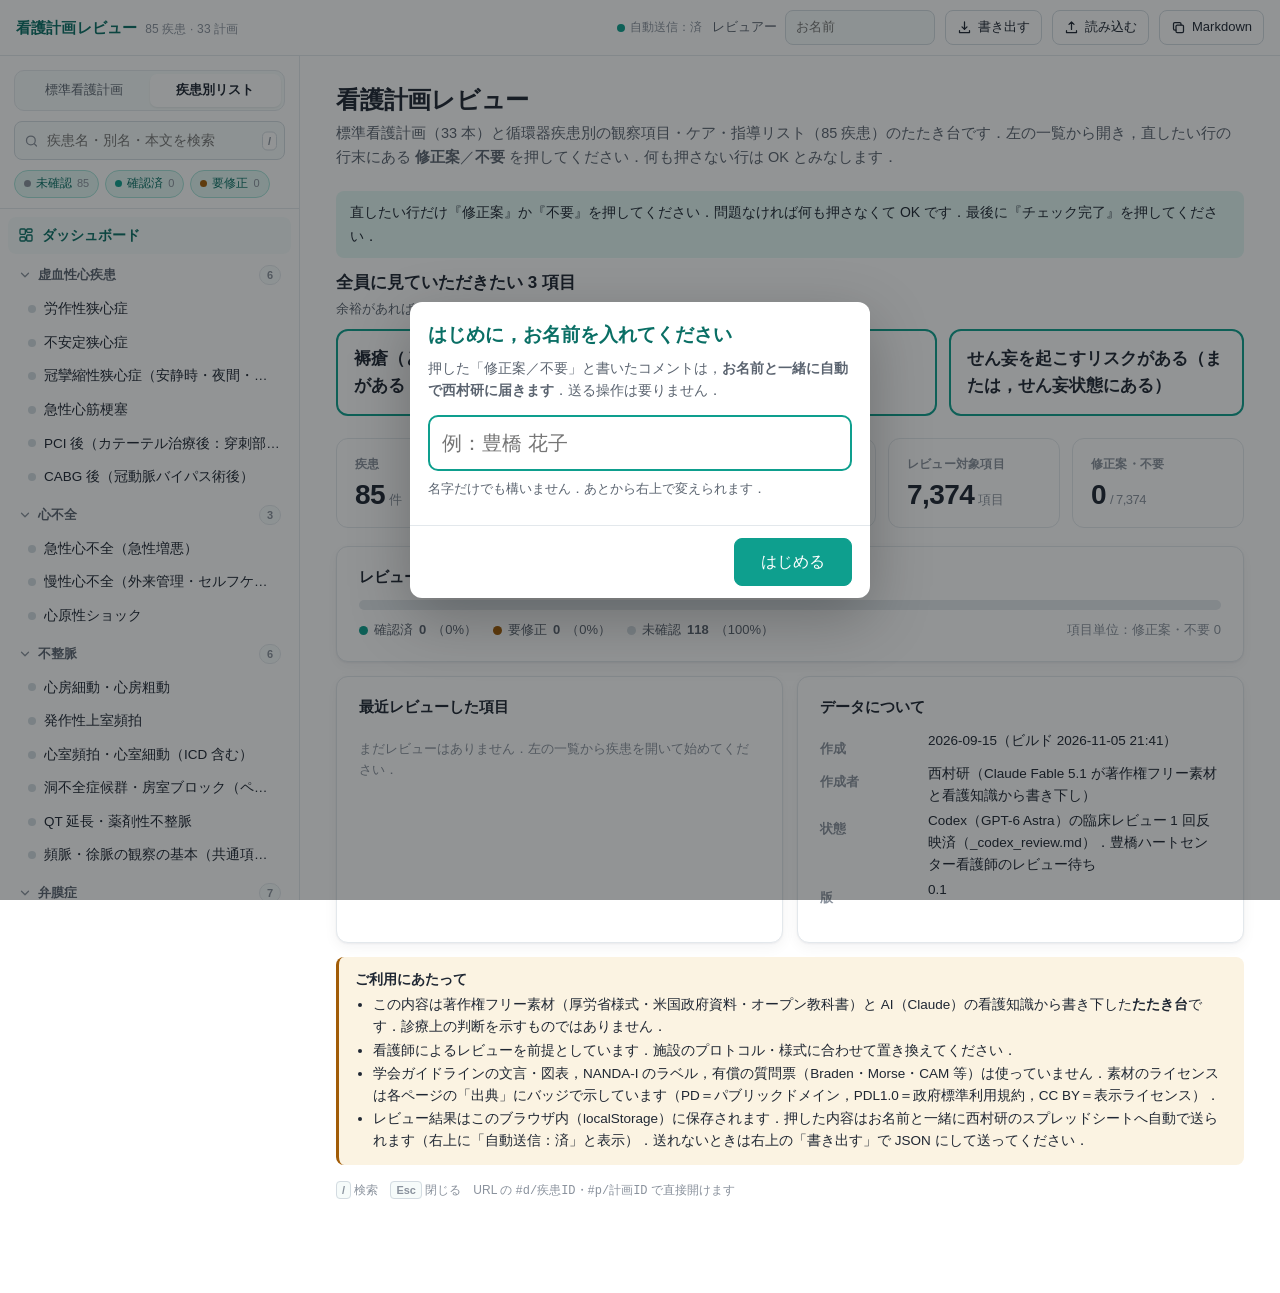
==== commit 1e7126fc: "確認済みの表示を人数だけにする（他の方のお名前を出さない） Co-Authored-By: Claude Opus 5.5 <noreply@anthropic.com>" ====
--- a/app/index.html
+++ b/app/index.html
@@ -418,7 +418,7 @@
 </dialog>
 
 <script src="../common/done.js"></script>
-<script type="application/json" id="data">{"built":"2026-10-25 00:54","plans":{"meta":{"title":"標準看護計画（入院時に必ず確認する代表的な 3 領域）：褥瘡・転倒転落・せん妄","version":"0.1","created":"2026-09-15","author":"西村研（Claude Fable 5.1 が著作権フリー素材と看護知識から書き下し）","review_status":"Codex（GPT-6 Astra）の臨床レビュー 1 回反映済（_codex_review.md）．豊橋ハートセンター看護師のレビュー待ち","license_policy":"NANDA-I の診断ラベル文言は使わない（規約でソフトウェア・EHR・AI への組み込みを書面許諾なしに禁止）．Braden（有償）・Morse（要許可）・CAM（要許諾）はアプリに載せず，4AT（CC BY 4.0）・CAM-ICU（臨床実装は許可不要）・厚労省様式（PDL1.0）を使う．Open RN（CC BY 4.0）と米国政府資料（パブリックドメイン）は出典明記で利用．詳細 license_check.md","format_note":"看護問題 → 立案基準（対象となる患者の状態） → 関連因子 → アセスメント → 長期目標／短期目標 → O-P（観察）・T-P（ケア）・E-P（指導）→ 評価．病棟で使う平易な言葉で書く．入院時に全員へ行うのは「評価」であり，個別の看護計画は評価結果と院内基準に応じて立てる（全例で 3 つを立てるかは施設の運用による）．"},"plans":[{"id":"pressure_injury","group":"安全・リスク","problem":"褥瘡（とこずれ）ができるリスクがある","problem_plain":"同じ場所に体重がかかり続けて皮膚と皮下組織が傷むこと．寝たきり・座りっぱなし・栄養不良・むくみがあると起きやすい．","applies_when":["自分で寝返りが打てない，または少ない（日常生活自立度 B・C）","ベッド上安静や座位が長い（心不全の安静・術後・カテーテル後の安静）","むくみ（浮腫）がある，やせている，食事量が少ない","皮膚が湿っている（失禁・発汗），骨の出っ張りが目立つ","循環が悪い（低血圧・ショック・末梢冷感・血管作動薬の使用）"],"related_factors":["圧迫：同じ体位が長く続く，体位変換の不足","ずれ・摩擦：ベッドの背上げでずり落ちる，移動時に引きずる","湿潤：失禁・発汗・浸出液","栄養：低アルブミン，食事量低下，脱水","循環：低灌流（心不全・ショック），浮腫","知覚：麻痺・鎮静・意識障害で痛みに気づけない"],"assessment":{"scales":[{"name":"厚労省「褥瘡対策に関する診療計画書」（基本診療料の施設基準等 通知の別添 6・別紙 3，参考様式）の危険因子評価（日常生活自立度，基本的動作能力，病的骨突出，関節拘縮，栄養状態低下，皮膚湿潤，浮腫，皮膚の脆弱性）","license":"厚労省サイト（PDL1.0）．参考様式であり，自院様式や危険因子評価票を分けた運用も可","note":"入院時に全員評価．該当があれば計画を立てる．現行の対象入院料・様式は院内の医事担当と最新通知で照合"},{"name":"OH スケール（自力体位変換・病的骨突出・浮腫・関節拘縮の 4 項目）","license":"利用条件の一次情報が見つからず保留（license_check.md）．採用前に権利者へ確認","note":"日本の高齢者向けに作られ，項目が少なく現場向き"},{"name":"Braden スケール（知覚・湿潤・活動性・可動性・栄養・摩擦とずれ）","license":"判定 1：有償ライセンス（病床数課金）．ソフトウェアへの組み込みは不可（license_check.md）．Open RN 掲載の Braden 表も Fair Use 扱いで CC BY 対象外","note":"使う場合は施設の既存運用に合わせる"},{"name":"DESIGN-R（できてしまった褥瘡の重症度評価）","license":"判定 2：日本褥瘡学会（無断転載不可）．施設で使用中の版を参照するにとどめる","note":"予防計画では不要．発生後に使う"}],"assessment_points":["入院時に褥瘡の有無を確認し，既にある場合は部位・大きさ・深さ・痛み・感染のサイン・発見日を記録して，治療（施設で使う DESIGN-R の版で評価）と別部位の予防を並行する．状態が変わったとき（安静度の変更，発熱，食事量低下，むくみの増加）に再評価．転棟・退院時は皮膚の状態を引き継ぐ","好発部位を毎日見る：仙骨部（おしりの上の骨），かかと，大転子（腰の横の骨），肩甲骨，後頭部，くるぶし","医療機器の当たる部位も見る：酸素マスク・カニューラの耳と鼻，SpO2 プローブ，弾性ストッキングの縁，尿道カテーテル，点滴ルート","赤みを見つけたら指で押して白くなるか確認（白くならない赤みは褥瘡の始まり）．赤みだけでなく，暗赤色・紫色，熱感や冷感，硬さや軟らかさの変化，痛みも深部の損傷のサイン．失禁による皮膚炎・皮膚裂傷・内出血（抗凝固薬）と区別する"]},"goals":{"long_term":"入院中，褥瘡をつくらない（退院時に皮膚トラブルがない）","short_term":["1 週間以内：好発部位に持続する赤みがない","1 週間以内：2〜3 時間ごとの体位変換または自力での除圧ができている","1 週間以内：皮膚が清潔で乾いた状態が保てている","入院時に栄養リスクを確認し，摂取不足が続く・見込まれる時点で管理栄養士に相談している（必要量は管理栄養士・医師が算定．「配膳の 7 割」ではなく必要エネルギー・たんぱく質に対して評価．心不全・腎機能に応じた塩分・水分制限と両立させる）"]},"OP":["皮膚の状態：好発部位と機器の当たる部位の赤み・水ぶくれ・ただれ・痛み（毎日，体位変換時）","赤みを押して白くなるか（消えない赤みは要注意）","体位変換の回数と実際の姿勢（同じ向きで固まっていないか）","自力で動けるか：寝返り・座り直し・立ち上がりの程度","湿り気：失禁の有無と回数，発汗，オムツ内の状態","栄養：食事摂取量（必要量に対する割合），体重（心不全では除水による減少と区別），血液データ（アルブミンは炎症の影響を受けるので単独で判断しない），嚥下・口腔の状態，絶食の有無．水分状態は出納・うっ血所見・腎機能と合わせて見る（口の渇き・尿量減少は薬や低心拍出でも起こる）","むくみの程度と部位（すねを押してへこみが残るか）","循環：血圧，末梢の冷感・色，血管作動薬（昇圧薬）の使用","痛み・しびれの訴え，鎮静の深さ，意識レベル（痛みに気づけるか）","マットレスの種類が状態に合っているか，シーツのしわ・食べこぼし"],"TP":["体位変換：間隔は皮膚の反応・自力体動・呼吸循環・マットレス・睡眠を見て個別に決める（一般的な目安は 2〜3 時間ごと，施設基準に従う）．30 度側臥位で骨の出っ張りに体重を集中させない．実施後の皮膚と本人の耐えられ具合で見直す","背上げは呼吸状態（起坐呼吸）・誤嚥予防・処置上の指示を優先し，その範囲でできるだけ低く（褥瘡予防上の目安は 30 度以下）．上げるときは膝を先に上げてずり落ちを防ぎ，背上げ後は背抜き（体を一度浮かせてずれを解放）をする","体圧分散マットレス（エアマットなど）をリスクに応じて選ぶ．かかとは浮かせる（クッションで下腿を支える）","移動・体位変換のときは引きずらず，スライディングシートや 2 人介助で持ち上げる","皮膚を清潔に保ち，濡れたままにしない：失禁後はすぐ洗浄し，こすらず押さえ拭き．乾燥肌には保湿剤，湿潤部には撥水クリームで皮膚を守る","オムツやパッドは吸収力のあるものを使い，重ね敷きしない．シーツのしわを伸ばす","医療機器の固定を毎日見直す：カニューラの耳あて，マスクの当たり，プローブの位置を変える","栄養：食事の形態・好みを調整し，摂取量が少なければ栄養士に相談．必要なら補助食品や経腸栄養を医師と検討","むくみのある部位は圧迫を避け，可能なら挙上","赤みや変色を見つけたら：まずその部位に体重をかけない体位にし（揉まない），圧迫の原因を確認してから医師・皮膚排泄ケア認定看護師に報告．被覆材は除圧と原因評価のあとに検討","座位が長い患者にはクッションを使い，こまめに除圧する（前かがみ・左右への重心移動・介助での座り直しなど．上肢で持ち上げるプッシュアップは術後や上肢制限のある患者には促さない）"],"EP":["患者へ：同じ姿勢を続けると皮膚が傷むこと，寝返りや座り直しを自分でできる範囲でしてほしいこと","患者へ：おしりやかかとに痛み・違和感があれば教えてほしい（我慢しない）","患者・家族へ：食事をしっかり取ることが皮膚を守ること，食べにくいときは相談してほしい","家族へ：面会時に見つけた赤みや，患者の姿勢がずっと同じことに気づいたら看護師に伝えてほしい","家族へ：退院後も続く場合は，体位変換の方法，マットレスのレンタル，皮膚の見方を退院前に一緒に練習する","患者へ：オムツを使っている場合は，汚れたら遠慮なく知らせてほしいこと"],"evaluation":{"timing":"1 週間ごと，および状態が変わったとき（安静度変更・発熱・食事量低下・浮腫増加）","indicators":["好発部位に消えない赤み・水ぶくれ・ただれがない","計画した体位変換が実施できている（記録で確認）","皮膚が清潔・乾燥している時間が保てている","必要量に対する摂取量が確保され，浮腫を考慮した体重・筋肉量が維持または改善（アルブミン単独では判断しない）"],"revise_if":"赤みが出た／安静度が変わった／栄養状態が悪化した／機器が増えた"},"cardio_ward_notes":["心不全の急性期は安静＋むくみ＋低灌流が重なり，短期間で褥瘡ができやすい．利尿が進んで体重が落ちる時期は骨の出っ張りが目立ってくるので再評価","カテーテル後の穿刺部の安静は穿刺部位（橈骨・大腿）・止血法・出血状況で時間が異なる．大腿穿刺で臥床が続くと仙骨部の圧迫が続くため，安静中も安全にできる範囲（小さな体のずらし）で皮膚・穿刺部・末梢循環を確認し，解除後にも必ず皮膚を見る","IABP・ECMO・人工呼吸中は体位変換に制限があるため，小さな体位のずらし（スモールシフト）と機器部位の観察を増やす","抗凝固薬を使っている患者は皮膚の内出血・血腫ができやすく，赤みとの区別に注意"],"sources":[{"name":"厚生労働省 褥瘡対策に関する診療計画書（令和 8 年度 基本診療料の施設基準等 通知 保医発0305第7号 別紙 3，p.306-307）","url":"https://www.mhlw.go.jp/content/12400000/001732097.pdf","license":"PDL1.0（CC BY 4.0 互換）","note":"参考様式．危険因子評価の項目を利用"},{"name":"Open RN Nursing Fundamentals 2e, Ch.10 Integumentary（10.4 Pressure Injuries，10.6 Applying the Nursing Process）","url":"https://wtcs.pressbooks.pub/nursingfundamentals/","license":"CC BY 4.0（10.5 の Braden 表は Fair Use 扱いで対象外）","note":"予防ケアの体系を参考"},{"name":"AHRQ Preventing Pressure Ulcers in Hospitals: A Toolkit for Improving Quality of Care","url":"https://www.ahrq.gov/patient-safety/settings/hospital/resource/pressureulcer/tool/index.html","license":"米国政府著作物（パブリックドメイン）","note":"予防バンドル（皮膚評価・体圧分散・湿潤管理・栄養・体位変換）の構成を参考"},{"name":"MedlinePlus: Pressure sores（Health Topic）","url":"https://medlineplus.gov/pressuresores.html","license":"パブリックドメイン","note":"患者向け説明の言い回しを参考"}],"generated_by":"Claude（看護知識．要看護師レビュー）"},{"id":"fall_risk","group":"安全・リスク","problem":"転倒・転落のリスクがある","problem_plain":"ベッドやトイレへの移動，夜間の歩行などで転んだり，ベッドから落ちたりする危険があること．入院中は環境が変わり，薬や点滴ルートの影響で普段より転びやすい．","applies_when":["過去 1 年以内に転倒したことがある","歩行が不安定，杖・歩行器を使う，立ち上がりに時間がかかる","ふらつきを起こす薬を使っている：利尿薬，降圧薬，睡眠薬，抗不安薬，オピオイド，抗不整脈薬","夜間にトイレへ行く回数が多い（利尿薬の効く時間帯）","認知機能の低下，せん妄，見当識障害がある","視力・聴力の低下，点滴ルート・ドレーン・酸素チューブがある","起立性低血圧（立ち上がると血圧が下がる），不整脈，失神の既往"],"related_factors":["身体：筋力低下，バランス障害，麻痺，しびれ，視力低下","循環：起立性低血圧，徐脈・頻脈，脱水（利尿薬），失神","薬剤：睡眠薬・抗不安薬・利尿薬・降圧薬・オピオイド・血糖降下薬","認知・意識：せん妄，認知症，鎮静，夜間の見当識障害","環境：慣れない病室，暗い廊下，濡れた床，ベッドの高さ，履物，ルート類","行動：ナースコールを押さずに自分で動く，「迷惑をかけたくない」心理，急いでトイレへ行く"],"assessment":{"scales":[{"name":"転倒・転落アセスメントシート（施設独自：既往・年齢・活動・認知・薬剤・排泄・環境の項目で点数化）","license":"施設の様式を使う","note":"多くの病院が独自様式を持つ．豊橋ハートセンターの様式をそのまま使うのが早い"},{"name":"Morse Fall Scale（転倒歴・副診断・歩行補助具・点滴・歩き方・精神状態の 6 項目）","license":"判定 3：無償だが著者の許可が必要（\"free of charge but permission from the author is required\"）．AHRQ ツールキットでも Competency Request Form の提出が条件","note":"世界的に使われる簡便スケール．採用するなら許可申請"},{"name":"厚労省・重症度，医療・看護必要度 B 項目（寝返り，移乗，口腔清潔，食事摂取，衣服の着脱，診療・療養上の指示が通じる，危険行動）","license":"厚労省サイト（PDL1.0）","note":"転倒専用の尺度ではなく参考情報．評価の頻度は入院料・年度で異なる．転倒歴・薬剤・排泄・循環は別途評価する"},{"name":"起立性低血圧の確認（臥位で 5 分安静後 → 立位 1 分・3 分の血圧・脈拍・症状）","license":"一般的手技（事実）","note":"安全に立てる患者に行う．収縮期 20 mmHg 以上または拡張期 10 mmHg 以上の低下で陽性．症状（めまい・目の前が暗い）が出れば数値にかかわらず中止して座らせる"}],"assessment_points":["入院時に全員評価し，安静度の変更・薬の変更・夜間の様子で再評価","『どんなときに転びそうか』を具体的にする：夜間トイレ，起き上がり直後，点滴を持って歩くとき，シャワー後","患者本人の認識を聞く：自分は大丈夫と思っているか，ナースコールを押す気があるか","利尿薬の投与時刻と排尿パターン（何時ごろトイレに行くか）を把握する"]},"goals":{"long_term":"入院中，転倒・転落によるけががなく，安全に活動範囲を広げて退院できる（転倒ゼロだけを追って活動を制限しすぎない）","short_term":["入室時：ナースコールを理解し操作できるか確認し，できる患者とは『動く前に呼ぶ』を共有，難しい患者は訪室・排泄援助・代替の呼び出し手段を決めている","入室時：ベッド周りの環境（高さ・柵・ライト・履物・ルート）が整っている","初回離床前：起立性低血圧・ふらつきの有無を確認し，暫定の移動方法（介助の要否）が決まっている．翌勤務以降，実際の様子で更新","初夜から：排泄の援助方法が決まり，観察した排泄パターンに合わせて誘導や環境調整を更新している"]},"OP":["歩き方・立ち上がり・座り方（ふらつき，つかまる，時間がかかる，足を引きずる）","起立時の血圧・脈拍の変化，めまい・目の前が暗くなる訴え","意識レベル・見当識（今どこにいるか，時間），夜間の落ち着きのなさ","薬：睡眠薬・抗不安薬・利尿薬・降圧薬・オピオイドの開始や増量，服用後の様子","排泄パターン：トイレの回数・時間帯，尿意の切迫，下痢，夜間の回数","視力・聴力・履物・眼鏡の使用","ルート類：点滴，酸素チューブ，モニタ電極，ドレーン，尿道カテーテルの長さと絡み","環境：ベッドの高さ・柵・ストッパー，床の水濡れ，照明，ナースコールの位置，床頭台の距離","本人の行動：ナースコールを押すか，一人で動こうとするか，急ぐか","検査データ：貧血（ヘモグロビン），電解質（ナトリウム・カリウム），血糖，脱水の指標","心電図モニタ：徐脈・頻脈・ポーズ（心停止に近い間隔），失神の前兆"],"TP":["就床中はベッドを低くし，ストッパーをかける．移乗・立ち上がりのときは足底が床につき立ちやすい高さに調整する（低すぎると立ち上がりにくい）．柵は必要な側だけ上げ，本人が降りられないよう囲う使い方は行動制限にあたるため院内指針に従う","ナースコール・眼鏡・ティッシュ・飲み物を手の届く位置に置く","履物はかかとのある滑りにくいものにし，スリッパは避ける","点滴・酸素チューブ・モニタのコードをまとめ，歩行時の長さを確保するか一時的に外せるか医師と相談","夜間は足元灯をつけ，トイレまでの通路に物を置かない","利尿薬は可能なら午前中に投与し，夜間排尿を減らす（医師と相談）","観察した排泄パターンに合わせて先回りの声かけ・誘導（例：利尿薬 1〜2 時間後，就寝前）．眠っている患者を一律に起こす固定時刻の誘導はしない","起立性低血圧がある患者：起き上がりは段階的に（座る → 足を下ろす → 立つ，各段階で症状がないことを確認してから進む．時間は目安であり症状と安静指示を優先）","歩行が不安定な患者は見守りまたは介助歩行にし，安静度・介助方法をベッドサイドに表示する","離床センサー・ベッドセンサーは本人の行動パターンに合わせて使い，鳴ったらすぐ対応できる配置にする","せん妄・認知症がある患者は，訪室の頻度を上げ，日中の覚醒と夜間の睡眠のリズムを整える","転倒したときは：無理に起こさず，まず意識・呼吸・循環・出血・痛みを確認し応援を呼ぶ．意識低下や呼吸循環の異常があれば院内の緊急対応へ．医師に報告し，頭部打撲の有無が不明な場合や抗凝固薬・抗血小板薬使用時は画像検査の要否を早めに判断してもらう．その後の神経症状・バイタル・痛みの再評価の頻度と担当を医師と決める（薬を独断で休止しない）．インシデント報告と計画の見直し"],"EP":["患者へ：『必要なときは遠慮なく呼んでください』と伝え，動く前に呼んでほしいことを共有する（理解や操作が難しい患者は約束に頼らず訪室・援助で補う）","患者へ：起き上がるときはゆっくり，座ってから立つ．めまいがしたら座って待つ","患者へ：利尿薬でトイレが近くなること，夜間は特に転びやすいことを説明し，夜は必ず呼んでもらう","患者へ：睡眠薬や痛み止めを飲んだ後はふらつきやすいことを説明する","患者・家族へ：自宅から歩きやすい靴・慣れた杖を持ってきてもらう","家族へ：面会時にベッドの高さを変えたり柵を下げたりしたら元に戻してほしいこと","家族へ：退院後の自宅環境（段差・手すり・夜間の照明・トイレまでの動線）の見直し，必要なら退院支援に相談"],"evaluation":{"timing":"毎日（夜勤帯の様子を含む）と 1 週間ごと，薬や安静度の変更時","indicators":["けがの有無，転倒・転落，ヒヤリハットを分けて記録し，いずれも増えていない．安全に行えた活動（歩行距離など）が広がっている","ナースコールを使って動けている（一人で動いた回数の減少）","環境チェック（高さ・柵・履物・ルート・ライト）が毎勤務で確認されている","起立時の血圧低下・ふらつきが改善または対応方法が定着している"],"revise_if":"転倒・ヒヤリハットがあった／薬が変わった／安静度が上がった／せん妄が出た／夜間の排尿回数が増えた"},"cardio_ward_notes":["利尿薬（フロセミドなど）の静注後 30 分〜2 時間はトイレの回数が急に増える．投与時刻を把握し，先回りで誘導する","降圧薬・硝酸薬・β遮断薬の開始や増量の直後は起立性低血圧が出やすい．初回歩行は見守りで","徐脈・房室ブロック・洞不全で失神する患者は，前兆なく倒れることがある．モニタのポーズと『目の前が暗くなる』訴えを重視","カテーテル後の穿刺部の安静解除直後（初回歩行）は，長時間の臥床で立ちくらみが出やすい","抗凝固薬・抗血小板薬を使っている患者は，転倒時の頭部出血・血腫のリスクが高い．転倒後は症状がなくても医師へ報告","ペースメーカ植込み後は術式・時期に応じた術側上肢の動作制限（挙上・荷重）が指示されることがある．個別の指示を確認し，ベッド柵をつかむ動作に注意"],"sources":[{"name":"AHRQ Preventing Falls in Hospitals: A Toolkit for Improving Quality of Care","url":"https://www.ahrq.gov/patient-safety/settings/hospital/fall-prevention/toolkit/index.html","license":"米国政府著作物（パブリックドメイン）","note":"リスク因子と介入バンドルの構成を参考"},{"name":"CDC STEADI (Stopping Elderly Accidents, Deaths & Injuries)","url":"https://www.cdc.gov/steadi/","license":"パブリックドメイン","note":"高齢者の転倒リスク因子・薬剤・起立性低血圧の確認方法"},{"name":"厚生労働省 重症度，医療・看護必要度 評価票（令和 8 年度 通知 別紙 7，p.358-360）","url":"https://www.mhlw.go.jp/content/12400000/001732097.pdf","license":"PDL1.0","note":""},{"name":"厚生労働省 医療安全管理マニュアル作成例（転倒・転落）","url":"https://www.mhlw.go.jp/topics/bukyoku/isei/i-anzen/1/torikumi/naiyou/manual/2j.html","license":"PDL1.0","note":""},{"name":"Open RN Nursing Fundamentals 2e, Ch.5 Safety（5.6 Preventing Falls）","url":"https://wtcs.pressbooks.pub/nursingfundamentals/","license":"CC BY 4.0","note":""}],"generated_by":"Claude（看護知識．要看護師レビュー）"},{"id":"delirium_risk","group":"安全・リスク","problem":"せん妄を起こすリスクがある（または，せん妄状態にある）","problem_plain":"入院・手術・薬・体の不調をきっかけに，数時間〜数日で急に注意力が落ち，時間や場所がわからなくなったり，幻覚や興奮，逆にぼんやり眠りがちになる状態．高齢者と術後・集中治療室で起きやすく，転倒やルート抜去，回復の遅れにつながる．","applies_when":["70 歳以上（目安），認知症・軽度認知障害がある","過去にせん妄を起こしたことがある","手術（特に心臓手術），集中治療室（CCU/ICU）入室，人工呼吸","せん妄を起こしやすい薬：睡眠薬（ベンゾジアゼピン系），抗不安薬，オピオイド，抗コリン薬，ステロイド，一部の抗不整脈薬","脱水，電解質異常，感染・発熱，低酸素，低血糖，便秘・尿閉，痛み","視力・聴力の低下，眼鏡・補聴器を持ってきていない","睡眠不足，昼夜逆転，環境の変化（転室・転棟），アルコール多飲歴"],"related_factors":["準備因子（もともとの脆さ）：高齢，認知症，脳血管障害の既往，アルコール多飲，視聴覚障害","直接因子（引き金）：手術・麻酔，薬剤，低酸素・低灌流，感染，脱水，電解質異常，痛み，便秘・尿閉","促進因子（環境）：ICU の騒音と光，睡眠の分断，身体拘束，ルート・モニタ類，家族と会えない，眼鏡・補聴器がない"],"assessment":{"scales":[{"name":"厚労省「せん妄ハイリスク患者ケア加算」のチェックリスト（別紙様式 7 の 3：70 歳以上／脳器質的障害／認知症／アルコール多飲／せん妄の既往／リスク薬剤／全身麻酔を要する手術後・予定）","license":"厚労省サイト（PDL1.0）","note":"入院時のリスク評価に使える．チェックだけで終わらず，対策の実施日・担当・定期的な症状確認を記録する枠組み．70 歳未満でも臨床的リスクがあれば対象にする"},{"name":"CAM（Confusion Assessment Method：急性発症と変動／注意力低下／思考のまとまりのなさ／意識レベルの変化）","license":"判定 2：\"Not to be reproduced without permission\"．アプリに文言を載せるには許諾が必要（日本語版あり）","note":"『今せん妄があるか』を調べる道具（リスク評価とは別）．1＋2 に加え 3 または 4 で陽性．深い鎮静などで評価できないときは『評価不能』として陰性と区別し，陽性なら医学的評価につなぐ"},{"name":"CAM-ICU（人工呼吸中でも使える版）","license":"判定 4：臨床実装は許可不要（\"do not require … written letter of permission for implementation and clinical use\"），著作権行の表示必須，他用途は要連絡．日本語マニュアルあり","note":"CCU/ICU 向け"},{"name":"4AT（覚醒／AMT4／注意／急性変化の 4 項目）","license":"判定 5：CC BY 4.0，日本語版（docx/pdf）あり，商用可．改変時は明示し公式版の妥当性は適用されない旨を書く","note":"看護師が 2 分程度で使える．アプリに組み込む第一候補"},{"name":"DST（せん妄スクリーニング・ツール，日本）","license":"判定 2：「無断転載を禁じます」","note":"施設で使用中なら参照のみ"}],"assessment_points":["入院時に全員リスク評価し，手術前後・ICU 入退室・薬の変更・発熱時に再評価","『いつもと違う』を見逃さない：会話がかみ合わない，視線が定まらない，急にぼんやり，夜だけ落ち着かない","静かなタイプ（低活動型：眠りがち・返事が少ない）は見逃されやすい．興奮だけがせん妄ではない","家族に『普段の様子』を聞く（いつもの会話・記憶・生活リズム）．変化の基準になる","身体の原因を必ず探す：SpO2，血圧，血糖，体温，尿量，便秘，尿閉，痛み，採血（ナトリウム・カルシウム・腎機能・炎症）"]},"goals":{"long_term":"入院中，せん妄を起こさない．起きた場合は早く見つけて原因に対応し，苦痛と危険（けが・ルート抜去）がないまま回復に向かう","short_term":["24 時間以内：リスク評価と『普段の様子』の把握ができ，眼鏡・補聴器・時計・カレンダーが手元にある","3 日以内：昼は起きて夜は眠るリズムがつくれている（夜間睡眠 4〜6 時間の目安）","3 日以内：痛み・便秘・脱水・低酸素などの身体的な引き金が取り除かれている","毎勤務：注意力・見当識の変化がチェックされ，新たな変化は発見時に呼吸・循環・血糖・神経症状を確認して速やかに医師へ報告されている（異常があれば院内の緊急対応へ）"]},"OP":["注意力：会話に集中できるか，話が飛ぶか，同じことを繰り返すか（毎勤務）","見当識：今日の日付・今いる場所・自分の状況がわかるか","意識レベルの変化：ぼんやり，眠りがち，逆に興奮・落ち着かない，日内変動（夕方〜夜に悪化しないか）","幻覚・妄想：『虫がいる』『誰かが来た』などの訴え，ルートを引っ張る，起き上がろうとする","睡眠：夜間の睡眠時間，中途覚醒，昼寝の量，昼夜逆転","身体の引き金：SpO2・呼吸，血圧・脈拍，体温，血糖，尿量・尿閉，最終排便日，痛みの程度","薬：睡眠薬・抗不安薬・オピオイド・抗コリン薬・ステロイドの開始と増量，効き方","採血：ナトリウム・カリウム・カルシウム，腎機能，肝機能，炎症反応，貧血","水分・食事の摂取量，口の渇き，皮膚の乾燥","感覚：眼鏡・補聴器を使えているか，明るさと騒音","ルート類とその必要性（点滴・尿道カテーテル・モニタは外せないか）","家族の面会・声かけの状況，本人の不安の訴え"],"TP":["身体の引き金を取り除く：酸素化の改善，脱水の補正，痛みのコントロール，便秘・尿閉の解消，感染の治療（医師と協働）","薬の見直しを医師・薬剤師に相談：ベンゾジアゼピン系睡眠薬や抗コリン薬の減量・中止（長期内服薬の急な中止は離脱を起こすため減らし方は医師・薬剤師が決める），オピオイドの適正化．最終飲酒の時刻・飲酒量・過去の離脱歴を確認し，アルコールや薬の離脱によるせん妄は別の対応になる","見当識を助ける：時計・カレンダー・窓の外が見える配置，訪室のたびに日付・場所・自分の名前を自然に伝える","眼鏡・補聴器・入れ歯を使えるようにする（家族に持参依頼）","昼夜のリズム：日中はカーテンを開けて明るく，離床・会話・リハビリで覚醒を促す．夜は照明を落とし，会話や不要な物音を減らし，処置をまとめて睡眠を分断しない（電極管理などで不要なアラームを減らす．生命監視モニタの警報音は院内基準どおり確保し，消音・減音を睡眠対策にしない）","早期離床：安静度の範囲で座位・歩行を進める（循環器の安静指示は守る）","不要なルート・カテーテル・モニタは医師と相談して早く外す","身体拘束は原則行わない．必要と判断する場合は代替策を尽くしたうえでチームで判断し，患者・家族に説明，理由・時間・観察・解除条件を院内指針に沿って記録し，勤務ごとに解除できないか検討する（家族の同意だけを根拠にしない）","興奮時：否定せず落ち着いた声で話す，安全を確保（ベッドを低く，危険物を離す），一人にしない，必要なら医師に薬物治療を相談．薬を使うときは QT 延長・不整脈・低血圧・過鎮静・嚥下障害に注意し，心電図・電解質・併用薬を確認して投与後の反応を観察する","低活動型（眠りがち）：『静かだから大丈夫』とせず，まず低酸素・低血糖・過鎮静・脳卒中などの原因を確認し医師に報告．覚醒と嚥下が十分なら，許可された安静度と個別の水分管理方針（心不全の制限）の範囲で声かけ・離床・飲水を援助する","家族の協力：面会・電話・写真・なじみの物（時計・ラジオ）を持ち込んでもらう","転室・転棟はできるだけ避け，担当看護師をなるべく固定する"],"EP":["患者へ（入院時・術前）：入院や手術のあとに一時的に混乱することがあり，多くは数日で戻ること．眼鏡・補聴器・時計を持ってきてほしいこと","患者へ：眠れない・痛い・便が出ない・不安なときは我慢せず知らせてほしいこと","家族へ：せん妄とは何か，認知症とは別の状態で原因への対応で改善が期待できること．ただし回復までの期間には個人差があり（数日〜数週間以上），認知症と併存することもあること","家族へ：面会時にできること（普段の話をする，日付や場所をさりげなく伝える，なじみの物を置く）","家族へ：『いつもと違う』と感じたらすぐ看護師に伝えてほしいこと（家族が最初に気づくことが多い）","家族へ：興奮しているときに否定したり叱ったりしないこと，落ち着いて短い言葉で話すこと","患者・家族へ（回復後）：本人が覚えていないことがあり不安になるので，起きたことを簡単に説明する"],"evaluation":{"timing":"毎勤務（特に夜勤帯の様子），および手術後・ICU 退室後・薬変更後 3 日間は重点的に","indicators":["注意力・見当識の低下が出ていない，または出ても原因への対応が進み，症状の日内変動・苦痛・危険が減っている（回復期間は個人差があるので日数で一律に判定しない）","夜間睡眠が確保され，昼夜逆転がない","身体の引き金（酸素・脱水・痛み・便秘・尿閉）が管理されている","ルート抜去・転倒・身体拘束が起きていない","家族が変化に気づいて知らせてくれる関係ができている"],"revise_if":"せん妄が出た／興奮・幻覚が出た／低活動型が疑われる／手術・ICU 入室が決まった／薬が変わった"},"cardio_ward_notes":["心臓手術（CABG・弁手術）後と CCU 入室中はせん妄が特に多い．術前から家族に説明し，眼鏡・補聴器・時計の持参を依頼する","低心拍出・低酸素・低血圧は脳への血流低下からせん妄を起こす．『せん妄＝精神的なもの』ではなく，まず循環と酸素を確認する","利尿薬による脱水・電解質異常（ナトリウム・カリウム低下）はせん妄の引き金．採血と水分バランスを確認","抗不整脈薬・ジギタリス・β遮断薬の一部は混乱を起こすことがある．開始後の変化に注意","モニタ・点滴・IABP などで安静が必要な患者は，離床の代わりにベッド上で会話・軽い運動・日光を取り入れる","IABP・ECMO・動脈ライン・ペーシングリードなどの自己抜去は，大量出血や循環補助の中断に直結する．せん妄の早期発見が循環器病棟では特に重要"],"sources":[{"name":"厚生労働省 せん妄ハイリスク患者ケア加算 チェックリスト（令和 8 年度 様式（医科） 別紙様式 7 の 3，p.19）","url":"https://www.mhlw.go.jp/content/12400000/001713885.pdf","license":"PDL1.0","note":""},{"name":"Open RN Nursing Fundamentals 2e, Ch.6 Cognitive Impairments（6.2 Delirium，6.4）","url":"https://wtcs.pressbooks.pub/nursingfundamentals/","license":"CC BY 4.0","note":"せん妄の原因・予防介入の体系を参考"},{"name":"4AT（rapid clinical test for delirium）","url":"https://www.the4at.com/","license":"CC BY 4.0（日本語版あり）","note":""},{"name":"MedlinePlus: Delirium（Health Topic）","url":"https://medlineplus.gov/delirium.html","license":"パブリックドメイン","note":""},{"name":"AHRQ／HELP（Hospital Elder Life Program）の多因子介入の考え方（見当識・早期離床・睡眠・視聴覚・水分）","url":"https://help.agscocare.org/","license":"HELP のプログラム資料は権利あり（考え方のみ参照，文言は転載しない）．公式サイトは JS 描画で条文未取得","note":""}],"generated_by":"Claude（看護知識．要看護師レビュー）"},{"id":"line_self_removal_risk","group":"安全・リスク","problem":"点滴・ドレーン・カテーテル類を自己抜去するリスクがある","problem_plain":"点滴の管，尿の管，胸やお腹のドレーン，酸素チューブ，動脈ライン，IABP などを，患者が自分で引き抜いたり，体を動かした拍子に抜けたりする危険．せん妄・認知症・不快感が主な原因で，重要なルートが抜けると大量出血や治療の中断につながる．","applies_when":["せん妄・認知症・意識障害があり，ルートの意味が理解できない，または落ち着きがない","ルート・チューブが多い（点滴，尿道カテーテル，胸腔・心嚢ドレーン，酸素，モニタ電極）","抜けると命にかかわる重要ルートがある：動脈ライン，中心静脈カテーテル，IABP，ECMO，一時ペーシングリード，気管チューブ，スワンガンツカテーテル","過去にルートを引っ張った・触った・抜いたことがある","不快や痛み（固定テープのかゆみ，尿道カテーテルの違和感，口の渇き，同じ体位のつらさ）を訴える，または訴えられない","鎮静薬・睡眠薬を使っている，鎮静から覚める途中で混乱している（術後・CCU）","手が自由に動き，ルートが視界や手の届く位置にある"],"related_factors":["認知・意識：せん妄，認知症，鎮静からの覚醒途中，低酸素・低血糖・低灌流による混乱","不快：刺入部の痛み・かゆみ，尿道カテーテルによる尿意の錯覚，口渇，固定テープ，長時間同じ体位","理解：ルートの必要性が説明されていない・覚えていない，言語や聴覚の障害","環境：ルートが手の届く位置・視界に入る，夜間の見当識低下，一人の時間が長い","固定：固定の緩み，寝衣の着脱・体位変換・移乗時の引っ張り，回路やドレーンの重み","抑えつけへの抵抗：手を押さえられると余計に抜こうとする"],"assessment":{"scales":[{"name":"厚労省「せん妄ハイリスク患者ケア加算」のチェックリスト（別紙様式 7 の 3）","license":"厚労省サイト（PDL1.0）","note":"自己抜去の最大の原因はせん妄なので，せん妄リスクの評価をそのまま使う（delirium_risk の計画と共有）"},{"name":"4AT（せん妄の有無：覚醒／AMT4／注意／急性変化）","license":"判定 5：CC BY 4.0，日本語版あり","note":"『今せん妄があるか』を毎勤務 2 分で確認"},{"name":"CAM-ICU（人工呼吸中でも使える版）","license":"判定 4：臨床実装は許可不要，著作権行の表示必須","note":"CCU/ICU で気管チューブ・IABP・ECMO のある患者に"},{"name":"ルート類の自己抜去リスク評価表（施設独自：意識・行動・ルートの種類と危険度・不快の有無で段階分け）","license":"施設の様式を使う","note":"多くの病院が独自様式を持つ．『抜けたときの危険度』をルートごとに分けて記載できる様式がよい"}],"assessment_points":["入院時・ルート追加時・せん妄出現時に評価し，『どのルートが抜けると命にかかわるか』を分けて考える（優先度は器材名だけでなく，投与している薬（末梢からの昇圧薬など）・治療が中断したときの危険（酸素依存度が高い，致死性不整脈の監視中）・再確保の難しさで決める．動脈ライン・中心静脈・IABP・ECMO・一時ペーシング・気管チューブ・胸腔や心嚢のドレーンは常に最優先．末梢点滴・酸素・モニタ電極も条件によっては最優先で守る）","行動を観察する：ルートを触る・見つめる・引っ張る，テープをはがす，起き上がろうとする．夜間・覚醒直後・処置直後に多い","不快の原因を探す：痛み，かゆみ，尿意，口渇，便秘，体位．『抜こうとする』は多くの場合『不快を取りたい』の表れ","せん妄の身体的原因（低酸素・低灌流・脱水・電解質・感染・薬剤）は delirium_risk の計画に沿って必ず探す","そのルートは今も必要かを毎日医師と確認する（不要なルートを残すことが最大のリスク）"]},"goals":{"long_term":"入院中，重要ルートの計画外抜去がなく，必要な治療が中断されない（ルートは必要最小限にし，身体拘束に頼らずに安全を保つ）","short_term":["入室時／ルート追加時：抜去リスクと『抜けたときの危険度』が評価され，固定方法・観察頻度・抜けたときの対応がベッドサイドで共有されている","毎日：不要なルート・カテーテル・モニタが医師と確認され，外せるものは外されている","毎勤務：不快の原因（痛み・かゆみ・尿意・口渇・体位）が確認され，対処されている","3 日以内（目安）：せん妄の原因への対応と昼夜リズムの調整が進み，夜間にルートを触る行動が減っている","発生時：抜去に気づいた時点で出血・全身状態・再挿入の要否が確認され，医師に報告されている"]},"OP":["各ルートの種類・挿入部位・挿入日・固定の状態・必要性（毎勤務．重要ルートは訪室ごと）","刺入部と固定テープ：発赤・腫れ・かゆみ・テープのはがれ，ルートに余裕があるか（引っ張られていないか）","ルートに触る・見る・引っ張る行動，テープをはがそうとする仕草，起き上がり・ベッドからの降りようとする動き","意識レベル・注意力・見当識，夜間の落ち着きのなさ，会話のかみ合わなさ（せん妄の兆候）","不快の訴え：痛み，かゆみ，尿意や排尿感（尿道カテーテル），口渇，便意，体位のつらさ．訴えられない患者は表情・体動で判断","鎮静薬・睡眠薬・オピオイドの投与状況と覚醒の程度（覚醒途中が最も危険）","動脈ライン・IABP・ECMO・一時ペーシング：接続部と固定，波形・作動状況，刺入部の出血，大腿挿入側の下肢の血流（色・温度・動脈触知）","ドレーン：固定，排液量と性状，接続の緩み，たるみ，体動時の引っ張られ方","気管チューブ：固定位置（口角の目盛り），カフ圧（施設基準），バイトブロック，人工呼吸器回路の重みがチューブにかかっていないか","手の動き・握力・上肢の可動範囲（ルートに手が届くか）","家族の面会状況，本人が理解できる説明ができているか","抜去・ヒヤリハットの記録（時間帯・状況・きっかけ）"],"TP":["不要なルートは医師と相談して早く抜く（尿道カテーテルの適応，末梢点滴の必要性，モニタ電極，酸素）．『念のため』で残さない","固定：ループを作ってテープで固定し，引っ張られても刺入部に力が直接かからないようにする．ルートは寝衣の中や背側を通すなど，視界と手の届く範囲から外す．固定材は皮膚障害を起こしにくいものを選ぶ（skin_damage_risk 参照）","不快を取り除く：固定部のかゆみは固定材の変更，尿道カテーテルの違和感は固定位置の調整と必要性の再確認，口渇は口腔ケア・含嗽・許可された範囲の氷片（心不全の水分制限内），痛みは鎮痛の指示を確認","せん妄の予防と対応（delirium_risk の計画を併用）：見当識の援助，昼夜リズム，眼鏡・補聴器，家族の面会，身体的原因の是正","訪室の頻度を上げる（危険な時間帯：夜間，覚醒直後，鎮静を減らす時期）．ナースステーションに近い部屋，見える位置のベッドにする","説明を繰り返す：訪室のたびに『これは点滴の管です．抜けると血が出ます』のように短く．理解できない患者には説明だけに頼らず，環境と観察で補う","鎮静薬・睡眠薬は医師と相談し，過鎮静と覚醒途中の混乱を避ける（薬で抑えることを第一の手段にしない）","身体拘束（ミトン・抑制帯）は原則行わない．重要ルートで代替策を尽くしても危険が続く場合はチームで判断し，患者・家族に説明，理由・部位・時間・観察・解除条件を院内指針に沿って記録し，勤務ごとに解除できないか検討する．拘束中は皮膚・循環・呼吸・精神状態を観察し，家族の同意だけを根拠にしない","体位変換・移乗・清拭・寝衣交換の前にルートの位置と長さを確認し，2 人で行うときは声を掛け合う．人工呼吸器の回路やドレーンは事前に余裕を作る．IABP・ECMO の挿入側は屈曲制限を守る","抜去したとき：まず出血と全身状態を見る．末梢点滴は刺入部を圧迫（抗凝固薬中は長めに）．動脈ライン・大腿シース・IABP・ECMO は強く圧迫しながら応援と医師を呼び，院内の緊急対応へ．気管チューブは気道確保と用手換気で応援を呼ぶ．胸腔ドレーン・心嚢／縦隔ドレーンが抜けたら直ちに応援を呼び，呼吸・循環を評価し，施設手順に沿って抜去孔を覆って空気の流入を防ぎ，緊急診察につなぐ（抜けた管を押し戻さない）．その他のドレーン・尿道カテーテルは抜けた部位を清潔なガーゼで覆い，抜けた長さ・排液・出血を確認して医師に報告．再挿入の要否は医師が判断．インシデント報告と計画の見直し","家族に協力を依頼：面会中の見守り，落ち着く声かけ，なじみの物の持ち込み"],"EP":["患者へ：ルートの目的と，抜けると困ること．触りたくなったら・気になったら呼んでほしいこと（理解できる患者に）","患者へ：かゆい・痛い・トイレに行きたい気がする・喉が渇くなど，つらさは我慢せず知らせてほしいこと","患者へ：起き上がる・寝返る・トイレに行くときは呼んでほしいこと（ルートが引っかかりやすい動作）","家族へ：せん妄では無意識に抜いてしまうことがあり，本人を責めないこと．面会中に手元のルートを触っていたら看護師に知らせてほしいこと","家族へ：身体拘束を検討する場合は，理由・代替策・解除の見通しを説明し，意見を聞くこと","家族へ：眼鏡・補聴器・時計・写真など，本人が落ち着く物の持参"],"evaluation":{"timing":"毎勤務（夜勤帯を重点）と，ルートの追加・抜去時，せん妄の出現時","indicators":["重要ルートの計画外抜去がない（末梢点滴などの抜去・ヒヤリハットは分けて記録し，減っている）","不要なルートが毎日見直され，ルートの本数が減っている","不快の訴えに対処され，ルートを触る・引っ張る行動が減っている","身体拘束を使わずに管理できている，または使った場合は記録と解除の検討が毎勤務行われている"],"revise_if":"抜去・ヒヤリハットがあった／せん妄が出た／重要ルート（IABP・ECMO・動脈ライン・一時ペーシング・気管チューブ）が入った／鎮静を減らす時期に入った／身体拘束を開始・解除した"},"cardio_ward_notes":["IABP・ECMO・大腿シース・動脈ラインは抜けると数分で大量出血や循環補助の中断になる．IABP・ECMO の大腿挿入側は股関節の屈曲制限があり，体動でカニューレがずれるだけでも危険．訪室ごとに固定と刺入部を見る","一時ペーシングリード（経静脈・心外膜）が抜けると徐脈・心停止に直結する．リードの固定と本体の設定を勤務ごとに確認し，本体は患者の手の届かない場所に置く","心臓術後・CCU では術後せん妄と覚醒途中の混乱が重なる時期（術後数日）が最も危険．鎮静を減らす日は観察の頻度を上げ，家族の面会を活用する","抗凝固薬・抗血小板薬・ヘパリン使用中はルートが抜けると出血が止まりにくく，血腫が大きくなる．末梢点滴でも圧迫時間を長めにし，止血を確認してから離れる（bleeding_risk 参照）","胸腔・心嚢ドレーンやペースメーカ植込み後の創部ドレーンの抜去は気胸・心タンポナーデにつながることがある．抜去後は呼吸・血圧・心拍・頸静脈怒張を観察して医師へ","尿道カテーテルは心不全の尿量管理で入ることが多いが，利尿が落ち着いたら適応を医師と再確認する（尿路感染と自己抜去の両方を減らす）"],"sources":[{"name":"厚生労働省 医療安全管理マニュアル作成例「人工呼吸器」（自己抜管の予防，回路の重みによるチューブの牽引防止）","url":"https://www.mhlw.go.jp/topics/bukyoku/isei/i-anzen/1/torikumi/naiyou/manual/2a.html","license":"PDL1.0","note":"チューブ固定・体位変換時の回路の扱いを参考"},{"name":"厚生労働省 医療安全管理マニュアル作成例 ヒヤリ・ハット事例集「窒息」（経管チューブの自己抜去事例と防止策）","url":"https://www.mhlw.go.jp/topics/bukyoku/isei/i-anzen/1/torikumi/naiyou/manual/5h.html","license":"PDL1.0","note":"自己抜去しやすい患者の把握・固定・注入中の観察"},{"name":"厚生労働省 せん妄ハイリスク患者ケア加算 チェックリスト（令和 8 年度 様式（医科） 別紙様式 7 の 3）","url":"https://www.mhlw.go.jp/content/12400000/001713885.pdf","license":"PDL1.0","note":""},{"name":"Open RN Nursing Fundamentals 2e, 5.7 Restraints（拘束の定義，ミトンの扱い，代替策）","url":"https://wtcs.pressbooks.pub/nursingfundamentals/chapter/5-7-restraints/","license":"CC BY 4.0","note":"身体拘束の代替策と観察の考え方を参考．米国の時間規定は日本の院内指針で置き換える"},{"name":"Open RN Nursing Skills 2e, 20.13 Checklist for Drain Management（ドレーンの固定・たるみ・排液観察）","url":"https://wtcs.pressbooks.pub/nursingskills/chapter/20-13-checklist-for-drain-management/","license":"CC BY 4.0","note":""},{"name":"Open RN Nursing Skills 2e, 23.4 IV Therapy Site Assessment & Complications","url":"https://wtcs.pressbooks.pub/nursingskills/chapter/23-4-iv-therapy-site-assessment-complications/","license":"CC BY 4.0","note":"刺入部の観察項目"},{"name":"4AT（rapid clinical test for delirium）","url":"https://www.the4at.com/","license":"CC BY 4.0（日本語版あり）","note":""}],"generated_by":"Claude（看護知識．要看護師レビュー）"},{"id":"aspiration_risk","group":"安全・リスク","problem":"誤嚥・窒息のリスクがある","problem_plain":"食べ物・飲み物・唾液・吐いたものが食道ではなく気管に入ること（誤嚥）と，食べ物などがのどに詰まって息ができなくなること（窒息）．高齢，脳卒中のあと，鎮静のあと，心不全で食欲がなく体力が落ちている人に起きやすく，誤嚥性肺炎の原因になる．","applies_when":["脳卒中・麻痺・失語がある，過去に誤嚥性肺炎を起こした","食事中や食後にむせる・咳が出る・声がガラガラになる・食べ物が口に残る","高齢で歯が少ない・義歯が合わない・口の中が乾燥している／汚れている","意識レベルが低い，鎮静・麻酔・鎮痛薬のあと（カテーテル・アブレーション・電気的除細動・手術の後）","心不全の急性期で呼吸が速い（食事中に息が続かない），食思不振・体力低下がある","経鼻胃管が入っている，気管挿管を抜いた直後，人工呼吸中","嘔吐・逆流がある，ベッド上で体を起こせないまま飲食する必要がある","認知症・せん妄で一口の量やペースを自分で調整できない"],"related_factors":["嚥下機能の低下：脳卒中，加齢，サルコペニア（筋肉量の低下），意識障害・鎮静","呼吸：頻呼吸・呼吸困難で飲み込みと呼吸のタイミングが乱れる（心不全・肺炎・COPD）","口腔：口の中の細菌の増加・乾燥，義歯の不適合，歯の欠損","姿勢・環境：臥位や首が反った姿勢での飲食，急いで食べる，介助のペースが速い，食事中の会話","食形態：とろみ・形態が合っていない，薄い水分・パサつく物・餅など詰まりやすい物","薬剤：鎮静薬・睡眠薬・抗精神病薬（嚥下反射の低下），抗コリン薬（口渇）","消化管：胃食道逆流，経管栄養の注入速度や体位，嘔吐"],"assessment":{"scales":[{"name":"嚥下スクリーニング（反復唾液嚥下テスト，改訂水飲みテスト，フードテストなど施設の方法）","license":"一般的手技（事実）．実施基準と判定は施設の手順に従う","note":"意識と呼吸状態が安定してから行う．疑わしければ言語聴覚士（ST）に相談し，嚥下造影・嚥下内視鏡は医師が判断"},{"name":"厚労省 医療安全管理マニュアル作成例「窒息」の要点（食事姿勢・食事形態・介助・吸引の準備）","license":"厚労省サイト（PDL1.0）","note":"リスクの高い患者の観察と環境の整え方の枠組み"},{"name":"口腔内の評価（施設のアセスメント表：乾燥・汚れ・舌苔・義歯・歯・舌の動き）","license":"施設の様式を使う","note":"口腔ケアの計画に直結する"},{"name":"厚労省 重症度，医療・看護必要度 B 項目「口腔清潔」「食事摂取」","license":"厚労省サイト（PDL1.0）","note":"介助の必要性の把握に．嚥下専用の尺度ではない"}],"assessment_points":["入院時に『むせ・肺炎の既往・食形態・とろみ・義歯』を聞き，鎮静・手術・脳卒中発症・意識変化のときに再評価．初回の飲食は必ず看護師が見る","食事の場面を観察する：むせ，咳，湿った声（食後の『ガラガラ声』），食べこぼし，口の中の残留，食事時間の延長，疲れ","発熱・痰の増加・SpO2 低下・呼吸音の変化は誤嚥性肺炎のサイン（むせのない誤嚥もある）","経管栄養中は胃管の位置，注入中の体位，逆流・嘔吐の有無","食べられない原因が『飲み込めない』のか『食欲がない』のかを分ける（心不全の食思不振）．摂取量と体重の推移を見る"]},"goals":{"long_term":"入院中，誤嚥性肺炎・窒息を起こさず，安全な方法で口から食べることができる（または適切な栄養法に移行できる）","short_term":["入院時／初回飲食前：嚥下スクリーニングの結果と，食形態・とろみ・姿勢・介助方法がベッドサイドで共有されている","毎食：安全な姿勢（可能なら座位，首をやや前に傾ける）で食事ができ，食後も一定時間（目安 30 分〜1 時間．ただし呼吸・循環・安静度の指示を優先）上体を起こしている","毎日：口腔ケアが起床時・毎食後・就寝前に実施されている","1 週間以内：むせ・湿った声・発熱・SpO2 低下がなく，摂取量が必要量に近づいている（不足なら管理栄養士・ST に相談済み）","窒息時：発見者が直ちに応援を呼び，気道確保と院内の緊急対応を始められる"]},"OP":["食事中・食後のむせ・咳・湿った声・呼吸の乱れ・顔色（毎食）","口の中の残留，食べこぼし，一口の量，食事にかかる時間，途中の疲れ","体温・SpO2・呼吸数・呼吸音・痰の量と性状（誤嚥性肺炎の早期発見．毎勤務）","意識レベル・覚醒度（食事の前に十分起きているか），鎮静薬・睡眠薬の投与時刻","口の中：乾燥，汚れ，舌苔，義歯の適合，口内炎，歯の状態","食事の姿勢と食後の体位，ベッドの背上げの角度（褥瘡予防との兼ね合い）","指示された食形態・とろみと，実際に提供されているもの・家族の持ち込みが一致しているか","摂取量・水分量・体重の推移（心不全の水分制限との両立）","嘔吐・逆流・腹部膨満，経管栄養の注入速度・胃内の残量・胃管の位置と固定","胸部 X 線・採血（炎症反応）の結果，抗菌薬の開始の有無","患者の食べる意欲，家族の持ち込み食の内容（餅・こんにゃく・団子・大きな肉など詰まりやすい物）"],"TP":["食事は可能な限り座位（車いす・端座位）にし，ベッド上なら上体を起こして首をやや前に傾ける（厚労省マニュアルの目安は 45 度以上）．ただし循環・呼吸状態と安静度の指示を優先し，起こせない場合は食事の可否を医師と相談する","食前に覚醒を確認し，口腔ケアと必要なら吸引をしてから始める．眠い・呼吸が速い・SpO2 が低いときは無理に食べさせず医師に報告","一口の量は小さくし，一口ごとに飲み込んだことを確認してから次を入れる．食事中は不要な会話を避け，急がせない．介助は一人の患者に集中する","食形態・とろみは指示どおりに提供し，家族の持ち込みも同じ形態にしてもらう．合わないと感じたら ST・管理栄養士に相談","食後は上体を起こしたまま一定時間過ごし（目安 30 分〜1 時間），すぐに寝かせない．食後に口の中の残留を確認して口腔ケアをする","口腔ケアを起床時・毎食後・就寝前に行う（歯・舌・口蓋・義歯）．乾燥には保湿剤．自分で磨けない患者は看護師が行う","経管栄養：胃管の位置確認は施設手順に従う（挿入・再挿入時は X 線などの画像で確認し，毎回の注入前は外部の長さ・固定・ずれの兆候を確認する．気泡音だけで判断しない）．位置がわからない・ずれた疑いがあるときは栄養・水分・薬を注入せず医師に確認する．注入中〜注入後は上体を起こす．注入速度は指示どおり．嘔吐・逆流があれば中止して医師へ","吸引器と救急カートの場所を確認しておく．窒息時は直ちに食事を中止して応援を呼ぶ．有効な咳ができる（声が出る・息ができる）なら咳を促して見守る．有効な咳ができない重度の閉塞には院内採用の気道異物除去手技（背部叩打・腹部突き上げ）．反応がなくなったら胸骨圧迫から CPR を開始し，院内の緊急対応へ（BLS 手順に従う）","鎮静薬・睡眠薬・抗精神病薬の影響が疑われるときは医師・薬剤師に相談する（減量・中止は医師の判断）","摂取量が少ない場合は原因（嚥下か食欲か）を分けて ST・管理栄養士・医師に相談し，栄養法を検討する（nutrition_deficit の計画を併用）","疑わしいむせ・発熱・痰の増加は発見時に呼吸・SpO2・体温を確認して医師へ報告し，胸部 X 線・採血の指示を確認する"],"EP":["患者へ：座って食べる，一口を小さく，飲み込んでから次を食べる，食べながら話さない","患者へ：むせたときは無理に飲み込まず咳をする．食事中に苦しくなったら手を挙げて知らせる","患者へ：とろみや形態の理由（薄い水分が一番むせやすい）と，退院後も続ける必要があるかは ST の評価で決まること","家族へ：持ち込み食は看護師に確認してから．餅・こんにゃく・団子・大きな肉など詰まりやすい物を避ける","家族へ：食事介助の方法（姿勢・一口の量・ペース）と口腔ケアを退院前に一緒に練習する","家族へ：発熱・痰の増加・食事中のむせが続くときは受診の目安になること"],"evaluation":{"timing":"毎食（介助時の観察）と毎勤務，意識・呼吸状態の変化時，鎮静・手術のあと，1 週間ごと","indicators":["むせ・湿った声・食後の呼吸の変化がない，または減っている","発熱・SpO2 低下・痰の増加・肺炎の診断がない","指示された姿勢・食形態・食後の体位が毎食実施されている（記録）","口腔ケアが 1 日 3 回以上実施され，口の中が清潔で潤っている","摂取量が必要量に対して確保されている（不足時は栄養法の変更が検討されている）"],"revise_if":"むせ・発熱・肺炎が出た／意識レベルや呼吸状態が変わった／鎮静・手術・抜管があった／食形態や安静度が変わった／経管栄養が始まった"},"cardio_ward_notes":["急性心不全で呼吸が速い時期は，飲み込みと呼吸のタイミングが合わず誤嚥しやすい．呼吸数・SpO2 が落ち着くまでは少量から始め，食事開始の時期は医師と相談する","心不全の水分制限と『薄い水分はむせやすい』が重なる．とろみ水分の量も水分制限に含めて計算し，口渇には口腔ケア・含嗽で対応する","心臓カテーテル・アブレーション・電気的除細動・TAVI 後の鎮静から覚める途中や，開心術後の抜管直後は嚥下反射が鈍い．初回飲水は覚醒と嚥下スクリーニングを確認してから（施設の手順）","脳梗塞（心原性塞栓）を併発した患者は嚥下障害の頻度が高い．抗凝固薬など粉砕できない薬があるため，服薬方法は薬剤師と相談する（post_stroke_dysphagia_paralysis 参照）","誤嚥性肺炎は心不全を増悪させる（発熱・頻脈・低酸素）．発熱時は肺炎と心不全増悪の両方を疑って報告する","ベッドの背上げを長く保つと仙骨部のずれが増える．褥瘡計画（pressure_injury）と両立させ，食後の座位は車いすや端座位も検討する"],"sources":[{"name":"厚生労働省 医療安全管理マニュアル作成例「窒息」（食事姿勢・食事形態・介助・吸引）","url":"https://www.mhlw.go.jp/topics/bukyoku/isei/i-anzen/1/torikumi/naiyou/manual/2g.html","license":"PDL1.0","note":"姿勢（頸部前屈・正中位），一口量，形態，吸引器の準備の要点"},{"name":"厚生労働省 医療安全管理マニュアル作成例 ヒヤリ・ハット事例集「窒息」","url":"https://www.mhlw.go.jp/topics/bukyoku/isei/i-anzen/1/torikumi/naiyou/manual/5h.html","license":"PDL1.0","note":"45 度以上の上体挙上，一口ごとの嚥下確認，食事中の会話を避ける等の事例"},{"name":"Open RN Nursing Fundamentals 2e, 14.3 Applying the Nursing Process（Nutrition：嚥下障害の観察，とろみ，経管栄養の誤嚥予防）","url":"https://wtcs.pressbooks.pub/nursingfundamentals/chapter/14-3-applying-the-nursing-process/","license":"CC BY 4.0","note":""},{"name":"Open RN Nursing Skills 2e, 22.2 Basic Concepts Related to Suctioning","url":"https://wtcs.pressbooks.pub/nursingskills/chapter/22-2-basic-concepts-related-to-suctioning/","license":"CC BY 4.0","note":"吸引の適応と観察"},{"name":"Open RN Health Alterations, 6.7 Pneumonia","url":"https://wtcs.pressbooks.pub/healthalts/chapter/6-7-pneumonia/","license":"CC BY 4.0","note":"誤嚥性肺炎の徴候と予防"},{"name":"Open RN Health Alterations, 9.9 Cerebrovascular Accident","url":"https://wtcs.pressbooks.pub/healthalts/chapter/9-9-cerebrovascular-accident/","license":"CC BY 4.0","note":"脳卒中後の嚥下評価"},{"name":"MedlinePlus: Swallowing Disorders（Health Topic）","url":"https://medlineplus.gov/swallowingdisorders.html","license":"パブリックドメイン","note":"患者向け説明の言い回し"},{"name":"MedlinePlus: Choking（Health Topic）","url":"https://medlineplus.gov/choking.html","license":"パブリックドメイン","note":"窒息時の対応"},{"name":"MedlinePlus Medical Encyclopedia: Aspiration pneumonia","url":"https://medlineplus.gov/ency/article/000121.htm","license":"パブリックドメイン（A.D.A.M. 提供部分は出典表示）","note":""}],"generated_by":"Claude（看護知識．要看護師レビュー）"},{"id":"infection_risk","group":"安全・リスク","problem":"感染のリスクがある（創部・カテーテル・肺炎・尿路・デバイス・心内膜炎の予防）","problem_plain":"手術の傷，点滴や中心静脈のカテーテル，尿の管，人工呼吸器，ペースメーカなどの植込み機器を通して細菌が体に入り，発熱や敗血症（全身に広がる重い感染）を起こす危険．心臓の弁や人工弁に細菌がつく感染性心内膜炎は，循環器病棟で特に避けたい感染．","applies_when":["手術創・穿刺部・ドレーン・植込みデバイスの創部がある（開心術，ペースメーカ・ICD，TAVI，カテーテル治療）","中心静脈カテーテル・末梢点滴・動脈ライン・透析カテーテル・IABP・ECMO が入っている","尿道カテーテルが入っている","人工呼吸器・気管挿管・気管切開がある，意識障害・嚥下障害で肺炎になりやすい","人工弁・弁膜症・心内膜炎の既往・先天性心疾患・植込みデバイスがあり，心内膜炎のリスクが高い","糖尿病・腎不全・低栄養・高齢・ステロイドや免疫抑制薬・低心拍出で免疫や傷の治りが落ちている","長期臥床・術後で痰が出しにくく，無気肺・肺炎を起こしやすい","口の中が汚れている，歯周病，義歯がある"],"related_factors":["侵入経路：創部，カテーテル刺入部，尿道カテーテル，気管チューブ，皮膚のびらん・褥瘡","手技・環境：手指衛生の不徹底，無菌操作の不備，ルートの接続部・三方活栓の汚染，デバイスの長期留置","宿主側：高齢，糖尿病，低栄養，腎不全，低灌流，免疫抑制，ステロイド","呼吸：臥床，鎮静，痰を出せない，誤嚥，痛みによる浅い呼吸（術後）","口腔：口の中の細菌の増加（心内膜炎・肺炎の原因）","皮膚：浮腫・失禁による皮膚のびらん，テープの剥離による傷"],"assessment":{"scales":[{"name":"CDC 手指衛生（5 つのタイミング）と標準予防策・Core Infection Prevention Practices","license":"米国政府著作物（パブリックドメイン．出典表示，実質的内容の改変不可）","note":"『いつ・どう手を清潔にするか』の基準として"},{"name":"創部・カテーテル刺入部の観察表（施設の様式）","license":"施設の様式を使う","note":"手術部位感染（SSI）・中心ライン関連血流感染（CLABSI：中心ラインのある患者の血流感染をサーベイランスの定義で数える）・カテーテル関連血流感染（CRBSI：原因のカテーテルを培養で同定した臨床診断）・カテーテル関連尿路感染（CAUTI）を区別する．施設が採用しているサーベイランス（JANIS 等）の事業・部門・定義の版を指定し，臨床診断とサーベイランスの判定は別に記録する"},{"name":"尿道カテーテルの適応チェック（CDC の適応基準を施設の様式に）","license":"Open RN Nursing Skills 2e 21.3（CC BY 4.0）に CDC 基準の要約あり","note":"毎日『まだ必要か』を確認する"},{"name":"敗血症の早期認識（施設の早期警戒スコア・敗血症対応手順．qSOFA を使う場合も単独で除外しない）","license":"一般的手技（事実）","note":"感染が疑われる患者に新しい臓器障害（意識変化・血圧低下・頻呼吸・尿量減少）や全身状態の悪化があれば，発熱がなくても・低体温でも院内の緊急対応へ．qSOFA が陰性でも除外しない"}],"assessment_points":["入院時に感染源になりうるもの（創・ルート・デバイス・褥瘡・口腔）を一覧にし，各ルートの挿入日を把握する．追加・抜去のたびに更新","毎勤務，局所（創部・刺入部の発赤・腫れ・熱感・痛み・浸出液・膿）と全身（発熱・悪寒・頻脈・血圧低下・意識変化・尿量減少）を分けて観察する","発熱の原因を一つに決めつけない：創，ルート，尿，肺，褥瘡，薬剤熱，心不全増悪，心内膜炎（新しい心雑音・点状出血）","抗菌薬の投与状況（開始日・投与時刻・血中濃度・腎機能・下痢）と，血液培養が抗菌薬の前に採取されているか","患者・家族が感染予防行動（手洗い，創を触らない，口腔ケア）を理解し実行できているか"]},"goals":{"long_term":"入院中，創部・カテーテル・尿路・肺・デバイスの感染および感染性心内膜炎を起こさず，起きた場合は早期に発見して治療につながる","short_term":["毎勤務：創部・刺入部に感染徴候がなく，異常があれば発見時に医師へ報告されている","毎日：尿道カテーテル・中心静脈カテーテル・末梢点滴・ドレーンの必要性が医師と確認され，不要なものは抜去されている","毎日：口腔ケアが 1 日 3 回以上（人工呼吸中は施設基準の頻度で）実施されている","術後：深呼吸・咳嗽・早期離床（安静度の範囲）が進み，無気肺・肺炎の徴候がない","退院時：患者・家族が創部の観察・清潔の保ち方・受診の目安を言える"]},"OP":["体温（1 日数回，解熱薬の影響も記録），脈拍，血圧，呼吸数，SpO2，意識レベル，尿量（敗血症の早期発見）","創部・穿刺部・デバイス創部：発赤，腫れ，熱感，痛み，浸出液の量と性状，離開，胸骨の動揺","中心静脈・末梢・動脈ラインの刺入部：発赤，圧痛，硬結，滲出，ドレッシングのはがれ・汚染，留置日数","尿道カテーテル：尿の混濁・浮遊物・血尿・臭い，尿量，バッグの位置（膀胱より低く床につけない），閉鎖式が保たれているか，留置日数と必要性","呼吸：呼吸音，痰の量・色・粘性，咳の力，自分で痰を出せるか，無気肺のサイン（SpO2 低下・呼吸音の減弱）","口の中：汚れ，乾燥，歯肉の出血，義歯，歯の痛み（心内膜炎の入口）","皮膚：褥瘡，失禁による皮膚炎，浮腫部位のびらん（感染の入口）","採血：白血球・CRP・プロカルシトニン，腎機能（抗菌薬の調整），血糖（高血糖は傷の治りと免疫を落とす）","培養：血液（心内膜炎疑いでは複数セット），尿，痰，創，カテーテル先端の結果","心内膜炎の徴候：新しい心雑音や雑音の変化，点状出血（眼瞼結膜・爪），塞栓症状（麻痺・言語障害・腹痛・四肢の痛み）","抗菌薬：投与時刻，副作用（下痢・発疹・腎機能），血中濃度","栄養：食事摂取量，アルブミン，体重（治癒力）"],"TP":["手指衛生：患者に触れる前，清潔操作の前，体液に触れた後，患者に触れた後，患者の周囲環境に触れた後に，アルコール手指消毒（目に見える汚れ，C. difficile やノロウイルスの疑いは石けんと流水）．家族・面会者にも協力を依頼する","標準予防策（手袋・マスク・エプロン・ゴーグルを場面に応じて）と，必要時は施設基準の感染経路別予防策","創部：ドレッシングは指示どおり無菌操作で交換し，汚染・はがれ時はすぐ交換．創を濡らさない・触らない．胸骨正中創は咳嗽時に枕で保護する","中心静脈カテーテル：接続部・三方活栓の操作前に消毒し，ドレッシングは施設基準の間隔と汚染時に交換，不要になったら早く抜去．末梢点滴は刺入部を毎勤務観察し，発赤・痛みがあれば抜去して医師に報告","尿道カテーテル：閉鎖式を保ち，バッグは膀胱より低く床につけない．陰部洗浄は 1 日 1 回と排便後．留置の適応を毎日医師と確認し，不要なら早く抜去する（urinary_issues 参照）","肺炎予防：深呼吸・咳嗽・インセンティブスパイロメトリー（施設で使用中なら），安静度内の早期離床と体位変換，痰を出せないときは吸引．人工呼吸中は頭側挙上（目安 30 度以上．ただし血圧・IABP の屈曲制限・褥瘡予防を優先して個別に決める）と施設基準の口腔ケア","口腔ケア：起床時・毎食後・就寝前に歯・舌・義歯を清掃する．人工弁・弁膜症・デバイス植込み患者は特に丁寧に．歯科受診が必要なときは医師・歯科と連携","皮膚を清潔に保ち，褥瘡・失禁による皮膚炎を予防する（pressure_injury，skin_damage_risk の計画を併用）","栄養・血糖：食事摂取を支え，不足時は管理栄養士へ．糖尿病患者の血糖は指示どおり管理する","発熱・悪寒・頻脈・血圧低下・意識変化・尿量減少を見つけたら（発熱がなくても・低体温でも，感染疑いに全身状態の悪化があれば同じ），バイタルと感染源の観察をして速やかに医師へ報告し，血液培養の指示を確認する（抗菌薬の前に採取するが，培養採取を理由に指示された抗菌薬の開始を遅らせない）．敗血症が疑われれば院内の緊急対応へ","抗菌薬は指示の時刻に確実に投与し，血中濃度測定と腎機能を確認する．副作用（下痢・発疹）は医師・薬剤師へ"],"EP":["患者・家族へ：手洗い・手指消毒のタイミング（食事前・トイレ後・創やルートに触る前後）．体調の悪い人は面会を控える","患者へ：創やルートの刺入部を触らない・濡らさない，かゆみや痛みがあれば知らせる","患者へ：深呼吸・咳・離床が肺炎の予防になること（痛みは我慢せず鎮痛を相談する）","患者へ：口腔ケアと歯科受診の大切さ（人工弁・弁膜症・デバイス植込みの患者は心内膜炎の予防のため）．歯科・手術・内視鏡の前に心疾患・人工弁・抗凝固薬のことを必ず伝える","患者・家族へ：退院後の創の見方（赤み・腫れ・膿・熱）と，発熱・悪寒・創の異常があれば早めに受診すること","患者へ：尿道カテーテル留置中の注意（引っ張らない，バッグは膀胱より低く）と，退院後も留置する場合の管理方法","患者へ：ワクチン（インフルエンザ・肺炎球菌など）の接種を主治医と相談すること"],"evaluation":{"timing":"毎勤務（体温・創部・刺入部）と 1 週間ごと，ルートの追加・抜去時，発熱時","indicators":["創部・刺入部・デバイス創部に感染徴候がない，または早期に発見・報告されている","発熱・敗血症の徴候がなく，あれば培養採取と治療が遅れなく始まっている","不要なカテーテル・ルートが毎日見直され，留置日数が短くなっている","口腔ケア・手指衛生・深呼吸／離床が記録どおり実施されている","患者・家族が感染予防行動（手洗い・創を触らない・口腔ケア）を実行できている"],"revise_if":"発熱・創部の異常・刺入部の異常が出た／新しいルートやデバイスが入った／人工呼吸・鎮静が始まった／免疫抑制薬・ステロイドが始まった／褥瘡や皮膚炎ができた"},"cardio_ward_notes":["感染性心内膜炎の予防は口腔ケアが要．人工弁・弁膜症・心内膜炎既往・先天性心疾患・デバイス植込み患者は，入院中の口腔ケアと退院後の歯科受診を計画に入れる．歯科処置前の抗菌薬予防投与の要否は医師が判断する（infective_endocarditis，post_valve_replacement 参照）","ペースメーカ・ICD・CRT の創部感染は本体・リードの抜去が必要になることがある．植込み後は創部の血腫（抗凝固薬で増える）が感染の温床になるため，血腫・発赤・皮膚の菲薄化・遅れて出る発熱を観察する（cied_management 参照）","開心術後の胸骨正中創は縦隔炎につながる．糖尿病・肥満・両側内胸動脈使用は特に注意．胸骨の動揺・浸出液・発熱は医師へ（post_cardiac_surgery_common 参照）","中心静脈カテーテル・動脈ライン・IABP・ECMO・一時ペーシングは血流感染の入口．刺入部の観察と接続部の清潔操作を徹底し，留置の必要性を毎日確認する","心不全の急性期は低灌流・浮腫・低栄養で傷の治りと免疫が落ち，肺うっ血と肺炎の区別が難しい．発熱時は心不全増悪も同時に疑い，補液は医師の指示で慎重に","発熱・敗血症は頻脈・血管拡張で心不全や不整脈を誘発する．解熱だけで済ませず，心拍・血圧・尿量の変化を報告する"],"sources":[{"name":"CDC: Core Infection Prevention and Control Practices for Safe Healthcare Delivery in All Settings","url":"https://www.cdc.gov/infection-control/hcp/core-practices/index.html","license":"米国政府著作物（パブリックドメイン）．出典 Source: CDC，実質的内容の改変不可","note":"標準予防策・デバイス管理（必要性の毎日の評価と早期抜去）の枠組み"},{"name":"CDC: Clinical Safety: Hand Hygiene for Healthcare Workers","url":"https://www.cdc.gov/clean-hands/hcp/clinical-safety/index.html","license":"パブリックドメイン","note":"手指衛生のタイミングとアルコール手指消毒の優先"},{"name":"CDC: Central Line-associated Bloodstream Infection (CLABSI) Basics","url":"https://www.cdc.gov/clabsi/about/index.html","license":"パブリックドメイン","note":""},{"name":"CDC: Catheter-associated Urinary Tract Infection (CAUTI) Basics","url":"https://www.cdc.gov/uti/about/cauti-basics.html","license":"パブリックドメイン","note":"バッグの位置・引っ張らない・必要性の確認"},{"name":"CDC: Surgical Site Infection Basics","url":"https://www.cdc.gov/surgical-site-infections/about/index.html","license":"パブリックドメイン","note":"創部感染の症状と患者・家族の予防行動"},{"name":"CDC: Ventilator-associated Pneumonia Basics","url":"https://www.cdc.gov/ventilator-associated-pneumonia/about/index.html","license":"パブリックドメイン","note":"頭側挙上・口腔ケア・早期離脱"},{"name":"Open RN Nursing Fundamentals 2e, 9.6 Preventing Infection","url":"https://wtcs.pressbooks.pub/nursingfundamentals/chapter/9-6-preventing-infection/","license":"CC BY 4.0","note":"感染の連鎖を断つ介入と口腔ケアの重要性"},{"name":"Open RN Nursing Skills 2e, 4.3 Aseptic Technique","url":"https://wtcs.pressbooks.pub/nursingskills/chapter/4-3-asceptic-technique/","license":"CC BY 4.0","note":""},{"name":"Open RN Nursing Skills 2e, 21.3 Preventing CAUTI","url":"https://wtcs.pressbooks.pub/nursingskills/chapter/21-3-preventing-cauti/","license":"CC BY 4.0","note":"尿道カテーテルの適応と毎日の必要性評価"},{"name":"Open RN Health Alterations, 5.13 Infective Endocarditis","url":"https://wtcs.pressbooks.pub/healthalts/chapter/5-13-infective-endocarditis/","license":"CC BY 4.0","note":"心内膜炎のリスク因子と徴候"},{"name":"NHLBI: Heart Inflammation – Endocarditis","url":"https://www.nhlbi.nih.gov/health/heart-inflammation/endocarditis","license":"パブリックドメイン","note":""},{"name":"MedlinePlus: Infection Control（Health Topic）","url":"https://medlineplus.gov/infectioncontrol.html","license":"パブリックドメイン","note":""},{"name":"MedlinePlus Medical Encyclopedia: Central line infections – hospitals","url":"https://medlineplus.gov/ency/patientinstructions/000474.htm","license":"パブリックドメイン（A.D.A.M. 提供部分は出典表示）","note":"患者向け説明"},{"name":"MedlinePlus Medical Encyclopedia: Surgical wound care – closed","url":"https://medlineplus.gov/ency/patientinstructions/000738.htm","license":"パブリックドメイン（A.D.A.M. 提供部分は出典表示）","note":"退院後の創部ケアの説明"}],"generated_by":"Claude（看護知識．要看護師レビュー）"},{"id":"bleeding_risk","group":"安全・リスク","problem":"出血のリスクがある（抗凝固薬・抗血小板薬・穿刺部・術後・消化管出血）","problem_plain":"血を固まりにくくする薬（抗凝固薬・抗血小板薬）を使っていたり，カテーテルの穿刺部や手術の傷があったりして，出血しやすく止まりにくい状態．皮膚の内出血から，穿刺部の血腫，胃や腸からの出血，頭の中の出血まで幅がある．","applies_when":["抗凝固薬（ワルファリン・DOAC・ヘパリン）または抗血小板薬（アスピリン・P2Y12 阻害薬）を使っている．特に 2 剤・3 剤の併用","カテーテル検査・PCI・アブレーション・IABP・ECMO の穿刺部（大腿・橈骨）がある，シースが留置されている","開心術・デバイス植込み・血管手術の術後で創部やドレーンがある","血栓溶解療法を受けた（心筋梗塞・肺塞栓・脳梗塞）","血小板減少（ヘパリン起因性血小板減少症を含む），肝機能障害，腎機能障害（DOAC の蓄積）がある","消化性潰瘍の既往，NSAIDs の使用，黒色便や貧血の既往がある","高齢，転倒しやすい，血圧が高い","あざ・歯肉出血・鼻出血・血尿などの出血徴候がすでにある"],"related_factors":["薬剤：抗凝固薬・抗血小板薬・ヘパリン・血栓溶解薬，NSAIDs，相互作用する薬（抗菌薬・抗真菌薬・アミオダロンなど）","血管の損傷：穿刺部，創部，ドレーン，動脈ライン，中心静脈カテーテル，ルートの抜去","凝固能の低下：血小板減少，肝障害，腎障害，DIC，ビタミン K 不足（絶食・抗菌薬）","血圧：高血圧，いきみ・咳による一時的な血圧上昇","粘膜：消化性潰瘍，胃食道逆流，口の中の乾燥・歯周病","外力：転倒・打撲，激しい体動，硬い歯ブラシ・かみそり・浣腸・筋肉注射","理解：薬を重複して飲む，出血しても我慢する"],"assessment":{"scales":[{"name":"出血リスクの評価スコア（HAS-BLED など：高血圧・腎肝機能・脳卒中・出血歴・INR 不安定・高齢・薬剤／飲酒）","license":"文献由来のスコア．ライセンスは license_check.md に未収載のため，アプリ搭載前に確認．臨床での使用は施設の運用に従う","note":"看護計画では『リスク因子の把握』に使う．抗凝固薬の可否・用量は医師が決める"},{"name":"穿刺部観察表（施設の様式：部位・止血法・観察間隔・血腫の大きさのマーキング）","license":"施設の様式を使う","note":"帰室直後は頻回に，その後は施設基準の間隔で"},{"name":"血液データ（PT-INR，APTT，ACT，血小板，Hb）","license":"一般的検査（事実）","note":"目標値は薬・疾患・施設基準で異なる．値だけでなく推移を見る"}],"assessment_points":["入院時に抗血栓薬の種類・用量・最終内服時刻・休薬指示・併用薬・出血歴・転倒歴を確認し，処置の前後・薬の変更時・採血結果ごとに再評価する","『目に見える出血』と『隠れた出血』を分けて見る：穿刺部・創部・歯肉・鼻・皮下は目で見える．消化管（黒色便・貧血），後腹膜（腰痛・血圧低下），頭蓋内（頭痛・意識変化・麻痺）は症状とデータで疑う","循環の変化（頻脈・血圧低下・冷汗・尿量減少・めまい）は出血量が多いサイン．Hb の低下は遅れて出る","大腿穿刺後の腰痛・背部痛・下腹部の張りは後腹膜出血を疑う（外からは見えない）","ヘパリン使用中の血小板の急な減少は HIT（ヘパリン起因性血小板減少症）を疑い医師へ"]},"goals":{"long_term":"入院中，重大な出血（輸血・処置・手術を要する出血，頭蓋内出血）を起こさず，出血の徴候を早期に発見して対処できる．抗血栓薬を必要な治療として続けられる","short_term":["入院時／処置後：抗血栓薬の種類と最終内服時刻，穿刺部の止血法と観察間隔がベッドサイドで共有されている","処置後の安静時間中（施設基準）：穿刺部の出血・血腫の拡大がなく，末梢の血流が保たれている","毎勤務：皮膚・粘膜・便・尿の出血徴候が観察され，新たな出血は発見時に医師へ報告されている","毎日：転倒・打撲を防ぐ環境（fall_risk 参照）が整い，出血を増やす行為（硬い歯ブラシ・かみそり・いきみ）が避けられている","退院前：患者・家族が出血のサインと受診の目安，薬を自己判断でやめないことを言える"]},"OP":["穿刺部・創部：出血，血腫の大きさ（マーキングして拡大を見る），拍動性の腫れ（仮性動脈瘤），痛み，圧迫の状態（止血デバイスの圧と解除時刻は施設基準）","穿刺側の末梢：動脈の触知，色，温度，しびれ，動き（圧迫しすぎによる虚血）","血圧・脈拍・呼吸数・SpO2・尿量・意識レベル（出血による循環の変化．β遮断薬で頻脈が隠れることがある）","皮膚・粘膜：あざ（部位・大きさ・新旧），点状出血，歯肉出血，鼻出血，注射部位の血腫","便の色（黒色便・血便）・量・回数，尿の色（血尿），痰・吐物への血の混入","腰痛・背部痛・腹部膨満・下腹部痛（後腹膜出血），頭痛・嘔吐・意識変化・麻痺・ろれつ（頭蓋内出血）","採血：Hb・Ht・血小板の推移，PT-INR・APTT・ACT（薬に応じて），腎機能・肝機能，便潜血","薬：抗血栓薬の種類・用量・投与時刻，休薬と再開の指示，ヘパリンの投与量，併用薬（NSAIDs・抗菌薬・抗真菌薬・アミオダロン）","転倒・打撲の有無，ベッド周囲の環境","患者の自覚：めまい，動悸，冷汗，倦怠感（貧血の進行）","ドレーンの排液量と性状（急な増加・鮮血）"],"TP":["抗血栓薬は指示の薬名・用量・時刻を照合して投与し，休薬・再開の指示（処置の前後）を必ず確認する．INR・腎機能・血小板の結果を投与前に確認し，異常値は医師へ（用量の変更は医師が決める．antithrombotic_management 参照）","穿刺部：決められた間隔で観察する（帰室直後は頻回，施設基準）．出血・血腫の拡大があれば用手圧迫を続けながら応援を呼び医師へ報告．止血できない・急速に腫れる・血圧低下は院内の緊急対応へ","処置後の安静と体位（穿刺側の屈曲制限・臥床時間）は施設基準と医師の指示に従い，解除後の初回歩行は見守る","圧迫止血のときは末梢の血流を確認し，虚血（冷感・蒼白・しびれ）があれば圧を調整して医師へ","出血を増やす行為を避ける：柔らかい歯ブラシ・電動かみそりを使う，筋肉注射・浣腸・直腸検温を避ける（必要なら医師と相談），採血・点滴抜去後は長めに圧迫して止血を確認する","便秘の予防と排便時のいきみの回避（constipation_straining 参照），咳の管理，血圧の管理（指示範囲）","転倒予防（fall_risk）：転倒したら症状がなくても医師へ報告し，頭部打撲があれば画像検査の要否を早めに判断してもらう","消化管出血の予防：NSAIDs を避ける（鎮痛薬の選択は医師・薬剤師と），胃薬の指示を確認，黒色便・貧血の症状を毎日確認する","出血を見つけたら：圧迫，安静，バイタル，出血量の推定と記録，医師へ報告．中和薬・輸血・内視鏡などの要否は医師が判断する．大量出血や意識変化は院内の緊急対応へ","ヘパリン持続投与中は投与量と APTT/ACT の指示を確認し，ルートの接続と投与速度を勤務ごとに照合する．血小板の急な低下は HIT（ヘパリンで血小板が減り，出血よりも血栓ができやすくなる副作用）を疑い，血小板の推移と低下の割合・ヘパリンの投与歴（ルートのフラッシュ・ロックを含む）・新しい四肢の虚血や呼吸・循環の症状をそろえて直ちに医師へ報告する．すべてのヘパリンを止めるか代わりの抗凝固薬にするかは医師が速やかに判断する（血小板の低下だけで看護師が一律に止めない）","抗血栓薬の手帳（カード）を渡し，他科・歯科の受診時に見せる練習をする"],"EP":["患者へ：出血しやすい薬を飲んでいる理由（血栓・脳梗塞・ステント閉塞の予防）と，出血が怖くても自己判断で減らしたりやめたりしないこと","患者へ：出血のサイン（あざが増える，歯ぐき・鼻からの出血が止まりにくい，黒い便，血尿，吐血，強い頭痛，急なめまい）と，見つけたらすぐ知らせる／受診すること","患者へ：穿刺部が腫れる・出血したら手で押さえて呼ぶこと（退院後も同じ）","患者へ：柔らかい歯ブラシ，電動かみそり，鼻を強くかまない，便秘を避ける，転ばない工夫","患者へ：他科・歯科・手術・内視鏡の前に必ず薬を伝える．市販の痛み止め（NSAIDs）やサプリは相談してから","患者へ（ワルファリン）：納豆・青汁・クロレラを避けること，INR の定期検査を続けること","家族へ：転倒や頭部打撲があれば症状がなくても受診．意識がおかしい・ろれつが回らないときは救急要請"],"evaluation":{"timing":"毎勤務（穿刺部・皮膚・便・バイタル），採血結果ごと，処置の前後，薬の変更時，1 週間ごと","indicators":["処置・輸血を要する出血や頭蓋内出血がない","穿刺部・創部の出血・血腫が拡大していない（マーキングで確認）","Hb・血小板・INR／APTT が医師の目標範囲で安定している（値は施設基準・医師の指示）","出血の徴候が発見時に報告され，対応が記録されている","患者・家族が出血のサインと受診の目安，薬を続ける理由を言える"],"revise_if":"出血・血腫が出た／転倒・頭部打撲があった／Hb・血小板の低下や INR の上昇があった／抗血栓薬が追加・増量・再開された／処置・手術が予定された／血栓溶解療法・ヘパリン持続投与が始まった"},"cardio_ward_notes":["PCI 後の 2 剤抗血小板療法（DAPT），心房細動の抗凝固薬，機械弁のワルファリン，ステント＋心房細動の 3 剤併用など，循環器病棟では『出血しやすい薬を止められない』患者が多い．出血を見つけても看護師が薬を止める判断はせず，止血と報告を最優先にする（antithrombotic_management，post_pci，post_valve_replacement 参照）","大腿穿刺後の後腹膜出血は外から見えず，腰痛・血圧低下・Hb 低下で気づく．橈骨穿刺は前腕の腫れ・しびれ（コンパートメント症候群）に注意する（post_pci，cardiac_cath_periop 参照）","IABP・ECMO・大腿シース留置中はヘパリンが持続投与され，刺入部の出血・血腫と下肢の虚血を訪室ごとに確認する．ルートの自己抜去は致命的（line_self_removal_risk 参照）","開心術後はドレーン排液の急増・鮮血・心タンポナーデ（血圧低下・頻脈・頸静脈怒張・尿量減少）を疑い，発見時に院内の緊急対応へ．ペースメーカ植込み後の創部血腫は抗凝固薬で増え，感染につながる","血栓溶解療法後（心筋梗塞・肺塞栓・脳梗塞）は頭蓋内出血の観察（頭痛・意識・麻痺・瞳孔）を頻回に．脳神経外科併設の施設として，抗血栓薬中の脳出血・慢性硬膜下血腫は転倒後に遅れて出ることを念頭に置く（intracerebral_hemorrhage，chronic_subdural_hematoma 参照）","出血による貧血は心不全を悪化させ，頻脈は虚血を誘発する．β遮断薬で頻脈が隠れるため，血圧低下・冷汗・尿量減少・意識変化を重視する（anemia_cardiac 参照）"],"sources":[{"name":"Open RN Health Alterations, 3.10 Thrombocytopenia（Bleeding Precautions：柔らかい歯ブラシ・電動かみそり・筋注や浣腸の回避・出血徴候の教育）","url":"https://wtcs.pressbooks.pub/healthalts/chapter/3-10-thrombocytopenia/","license":"CC BY 4.0","note":"出血予防策の体系を参考（NIC の文言は転載しない）"},{"name":"Open RN Health Alterations, 3.3 General Hematological System Assessment","url":"https://wtcs.pressbooks.pub/healthalts/chapter/3-3-general-hematological-system-assessment/","license":"CC BY 4.0","note":"出血徴候の観察項目"},{"name":"Open RN Nursing Skills 2e, 23.4 IV Therapy Site Assessment & Complications","url":"https://wtcs.pressbooks.pub/nursingskills/chapter/23-4-iv-therapy-site-assessment-complications/","license":"CC BY 4.0","note":"刺入部の血腫・出血の観察"},{"name":"Open RN Nursing Skills 2e, 20.13 Checklist for Drain Management","url":"https://wtcs.pressbooks.pub/nursingskills/chapter/20-13-checklist-for-drain-management/","license":"CC BY 4.0","note":"排液量・性状の観察"},{"name":"MedlinePlus: Blood Thinners（Health Topic）","url":"https://medlineplus.gov/bloodthinners.html","license":"パブリックドメイン","note":"患者向け説明の言い回し"},{"name":"MedlinePlus: Bleeding（Health Topic）","url":"https://medlineplus.gov/bleeding.html","license":"パブリックドメイン","note":""},{"name":"NHLBI: Bleeding Disorders","url":"https://www.nhlbi.nih.gov/health/bleeding-disorders","license":"パブリックドメイン","note":"出血徴候の一般的説明"},{"name":"厚生労働省 医療安全管理マニュアル作成例「転倒・転落」","url":"https://www.mhlw.go.jp/topics/bukyoku/isei/i-anzen/1/torikumi/naiyou/manual/2j.html","license":"PDL1.0","note":"転倒予防（抗血栓薬患者の頭部外傷予防）"},{"name":"厚生労働省 医療安全管理マニュアル作成例「注射」","url":"https://www.mhlw.go.jp/topics/bukyoku/isei/i-anzen/1/torikumi/naiyou/manual/2c.html","license":"PDL1.0","note":"薬剤の照合（抗凝固薬・ヘパリンの投与ミス防止）"}],"generated_by":"Claude（看護知識．要看護師レビュー）"},{"id":"vte_risk","group":"安全・リスク","problem":"深部静脈血栓症・肺塞栓症のリスクがある（臥床・術後・心不全）","problem_plain":"足の深い静脈に血の塊（血栓）ができ（深部静脈血栓症），それが肺の血管に飛んで（肺塞栓症）急な息切れ・胸痛，ときに心停止を起こす危険．長く寝ている，手術のあと，心不全でむくんでいる，脱水，がん，過去に血栓を起こした人に起きやすい．","applies_when":["ベッド上安静が続く（心不全の急性期，カテーテル後の臥床，IABP・ECMO 中，重症で動けない）","手術のあと（開心術・血管手術・ペースメーカ植込み・脳神経外科手術），下肢の麻痺（脳卒中後）","心不全・心房細動・肥満・高齢・脱水（利尿薬）・がん・エストロゲン製剤・妊娠","過去に深部静脈血栓症・肺塞栓症を起こした，家族歴，凝固異常","中心静脈カテーテル・ペースメーカリードなど静脈の中に異物がある（上肢の血栓）","下肢に腫れ・痛み・熱感・色の変化がある","感染・炎症・脱水で血液が固まりやすい状態"],"related_factors":["血流のうっ滞：臥床，長時間の座位，麻痺，心不全（静脈圧の上昇），下肢の圧迫（体位・機器）","血管内皮の損傷：手術，穿刺，カテーテル，リード，炎症","凝固の亢進：脱水，感染，がん，エストロゲン，遺伝性の素因，術後","抗凝固の中断・不足：休薬期間，飲み忘れ，腎機能による用量の不足","予防具の不適切な使用：弾性ストッキングのしわやサイズ違い，間欠的空気圧迫装置の中断"],"assessment":{"scales":[{"name":"施設の VTE リスク評価表（手術・安静度・既往・年齢などで段階分けし，予防法を対応させる様式）","license":"施設の様式を使う","note":"入院時と安静度の変更・手術のたびに評価．予防法（弾性ストッキング・間欠的空気圧迫・抗凝固薬）の選択は医師"},{"name":"下肢の観察（周径の左右差，腫れ，痛み，熱感，色）","license":"一般的手技（事実）","note":"Homans 徴候は感度・特異度が低く判断の根拠にしない（Open RN）．疑ったら医師へ"},{"name":"D ダイマー・下肢静脈エコー","license":"一般的検査（事実）","note":"検査の要否は医師が判断．D ダイマーは術後・炎症・心不全でも上がる"}],"assessment_points":["入院時・手術の前後・安静度の変更時にリスクを評価し，予防法（早期離床・足関節運動・弾性ストッキング・間欠的空気圧迫・抗凝固薬）が指示されているか確認する","下肢を毎日見る：左右差のある腫れ・痛み・熱感・色の変化．片側のふくらはぎの腫れは要注意．脳卒中の麻痺側，中心静脈カテーテル・リード側の上肢も見る","肺塞栓の徴候（急な息切れ・胸痛・頻脈・SpO2 低下・失神・冷汗）は発見時に院内の緊急対応へ．初回離床・排便後・体位変換後に起きやすい","弾性ストッキング・間欠的空気圧迫の適応と禁忌（末梢動脈疾患・皮膚障害・急性の深部静脈血栓症の疑い）を確認し，装着状態と皮膚を毎勤務確認する","抗凝固薬の投与状況と出血リスク（bleeding_risk）を同時に見る"]},"goals":{"long_term":"入院中，深部静脈血栓症・肺塞栓症を起こさず，安全に活動を広げて退院できる","short_term":["入院時／術前：VTE リスク評価と予防法の指示が確認され，ベッドサイドで共有されている","毎日：指示された予防法（離床・足関節運動・弾性ストッキング・間欠的空気圧迫・抗凝固薬）が実施されている（記録）","毎勤務：下肢の腫れ・痛み・左右差が観察され，異常は発見時に医師へ報告されている","安静度が上がるごと：初回離床時に呼吸・SpO2・脈拍の異常がなく，段階的に活動が広がっている","退院前：患者が足の運動・水分のとり方・症状（片足の腫れ・急な息切れ）と受診の目安を言える"]},"OP":["下肢：腫れ（周径の左右差），痛み・圧痛，熱感，色（赤み・暗赤色），表在静脈の怒張（毎日）","上肢：中心静脈カテーテル・ペースメーカリード側の腫れ・痛み・静脈の怒張","呼吸・循環：息切れ，胸痛，頻呼吸，SpO2 低下，血痰，頻脈，冷汗，失神・気が遠くなる感じ（肺塞栓）","安静度と実際の活動量（座位・歩行の回数），臥床時間","予防法の実施状況：足関節運動の回数，弾性ストッキングの装着（しわ・ずれ・サイズ），間欠的空気圧迫装置の作動と装着時間，中断の理由","弾性ストッキング・装置による皮膚トラブル（発赤・水疱・圧迫痕），末梢の血流（足背動脈・色・温度）","抗凝固薬の投与状況（薬名・用量・時刻・休薬）と出血の徴候","水分バランス：脱水の徴候（口渇・皮膚の乾燥・尿量減少・Ht 上昇），利尿薬の使用と心不全の水分制限","採血：D ダイマー，血小板（ヘパリン使用中の HIT），腎機能（DOAC の用量）","下肢静脈エコー・造影 CT の結果","心電図モニタ：突然の頻脈，右心負荷を示す変化"],"TP":["早期離床：安静度の範囲で座位・立位・歩行を進める（循環器の安静指示・穿刺部の安静時間を優先）．離床できない間はベッド上で足首の曲げ伸ばし運動と下肢の挙上を促す（目安は 1 時間に数回．痛みや呼吸状態で調整）","弾性ストッキング：指示があれば正しいサイズを選び，しわ・ずれなく装着する．末梢動脈疾患・皮膚障害・急性の深部静脈血栓症の疑いがあれば装着前に医師へ確認．急性期脳卒中で歩けない患者では予防効果が確認されておらず皮膚障害の問題もあるため，標準の選択肢とせず，間欠的空気圧迫や薬物予防の個別指示に従う．1 日 1 回は外して皮膚と血流を確認する","間欠的空気圧迫装置：指示に従い，離床時以外は続けて装着する．急性の血栓が疑われる下肢には装着せず医師へ","抗凝固薬：指示どおり投与し（皮下注射は部位を変え，注射部位の血腫を観察），出血の徴候を同時に観察する（bleeding_risk 参照）","脱水を避ける：水分制限のある心不全患者では，制限の範囲で摂取できているか，利尿薬で脱水になっていないかを医師と確認する（一律に水分を増やさない）","下肢を圧迫する体位・膝の下の枕・長時間の足の交差を避ける．麻痺側は良肢位を保つ","便秘の予防（いきみは静脈還流を急に変える．constipation_straining 参照）","深部静脈血栓症を疑ったら（片側の腫れ・痛み）：その脚のマッサージや強い運動をせず，安静にして医師へ報告し，検査（エコー・D ダイマー）の指示を確認する．弾性ストッキング・圧迫装置の中止は医師と相談","肺塞栓を疑ったら（急な息切れ・胸痛・SpO2 低下・頻脈・失神）：直ちに応援を呼び，酸素投与と院内の緊急対応へ．離床直後は特に注意し，患者を一人にしない","診断後は抗凝固療法・血栓溶解療法の指示に従い，出血の観察と安静度を確認する（疾患別リスト dvt，pe 参照）"],"EP":["患者へ：寝ている時間が長いと足に血栓ができること，足首を動かす運動・寝返り・許可された範囲で歩くことが予防になること","患者へ：弾性ストッキング・空気圧迫装置の目的と正しい着け方．外したままにしない，皮膚が痛い・かゆいときは知らせる","患者へ：片足だけ腫れる・痛い，急に息が苦しい・胸が痛い・気が遠くなるときはすぐに知らせること（退院後は救急要請）","患者へ：水分は医師の指示の範囲でこまめに（心不全の制限内），便秘を避ける","患者へ（抗凝固薬）：飲み忘れない・自己判断でやめない，出血のサイン","家族へ：面会時に足の運動を促す，長時間同じ姿勢で座らせない"],"evaluation":{"timing":"毎勤務（下肢・呼吸）と 1 週間ごと，安静度の変更時，手術・処置の前後","indicators":["深部静脈血栓症・肺塞栓症の発症がない","指示された予防法の実施（離床・運動・ストッキング・圧迫装置・抗凝固薬）が記録で確認できる","下肢の腫れ・痛みの左右差がない，または発見時に報告・検査されている","弾性ストッキング・装置による皮膚障害がない","患者が予防行動と症状・受診の目安を言える"],"revise_if":"下肢の腫れ・痛みが出た／急な息切れ・胸痛があった／安静度が変わった（臥床の延長・手術）／抗凝固薬が休薬・中止された／脱水・感染・がんが判明した／中心静脈カテーテル・リードが入った"},"cardio_ward_notes":["心不全の急性期は臥床・静脈うっ滞・利尿薬による脱水が重なり血栓ができやすい．一方で水分負荷は心不全を悪化させるため，『脱水予防』は水分制限と医師の指示の範囲で行う（fluid_overload，fluid_deficit 参照）","カテーテル後の大腿穿刺の安静，IABP・ECMO 中の下肢屈曲制限は VTE リスクを上げる．安静解除後の初回歩行で肺塞栓が起きることがあり，立位直後の息切れ・失神に注意する","弾性ストッキング・間欠的空気圧迫は，閉塞性動脈硬化症・急性動脈閉塞・下肢の虚血（IABP・ECMO の挿入側）では禁忌または要注意．足背動脈の触知と色・温度を確認してから使う（pad，acute_limb_ischemia 参照）","心房細動・機械弁で抗凝固薬を飲んでいる患者は VTE の予防効果もあるが，処置前の休薬期間中は無防備になる．休薬・ヘパリン置換の指示を確認する（antithrombotic_management 参照）","肺塞栓は右心不全・ショック・心停止を起こしうる．突然の頻脈・低血圧・SpO2 低下は心筋梗塞・不整脈と区別がつきにくいので，一人で判断せず院内の緊急対応へ（pe 参照）","ペースメーカ・ICD 植込み後の同側上肢の腫れは静脈血栓を疑う．中心静脈カテーテル留置側も同様（cied_management 参照）"],"sources":[{"name":"Open RN Health Alterations, 5.11 Deep Vein Thrombosis（予防介入：早期離床・下肢運動・圧迫・LMWH，出血予防，患者教育）","url":"https://wtcs.pressbooks.pub/healthalts/chapter/5-11-deep-vein-thrombosis-2/","license":"CC BY 4.0","note":"Homans 徴候の限界についての記述も参照"},{"name":"Open RN Nursing Fundamentals 2e, 13.2 Basic Concepts（Mobility：不動の合併症と DVT）","url":"https://wtcs.pressbooks.pub/nursingfundamentals/chapter/13-2-basic-concepts/","license":"CC BY 4.0","note":""},{"name":"Open RN Health Alterations, 2.5 Postoperative Nursing Care","url":"https://wtcs.pressbooks.pub/healthalts/chapter/2-5-postoperative-nursing-care/","license":"CC BY 4.0","note":"術後の VTE 予防"},{"name":"NHLBI: Venous Thromboembolism","url":"https://www.nhlbi.nih.gov/health/venous-thromboembolism","license":"パブリックドメイン","note":"リスク因子・症状・予防"},{"name":"MedlinePlus: Deep Vein Thrombosis（Health Topic）","url":"https://medlineplus.gov/deepveinthrombosis.html","license":"パブリックドメイン","note":""},{"name":"MedlinePlus: Pulmonary Embolism（Health Topic）","url":"https://medlineplus.gov/pulmonaryembolism.html","license":"パブリックドメイン","note":""},{"name":"MedlinePlus Medical Encyclopedia: Compression stockings","url":"https://medlineplus.gov/ency/patientinstructions/000597.htm","license":"パブリックドメイン（A.D.A.M. 提供部分は出典表示）","note":"着け方・皮膚の注意"},{"name":"MedlinePlus Medical Encyclopedia: Pulmonary embolus","url":"https://medlineplus.gov/ency/article/000132.htm","license":"パブリックドメイン（A.D.A.M. 提供部分は出典表示）","note":""}],"generated_by":"Claude（看護知識．要看護師レビュー）"},{"id":"skin_damage_risk","group":"安全・リスク","problem":"浮腫・失禁・医療機器による皮膚障害のリスクがある（失禁関連皮膚炎・皮膚裂傷・機器の圧迫・テープ剥離）","problem_plain":"むくんだ皮膚は薄く裂けやすく，尿や便で濡れた皮膚はただれ（失禁関連皮膚炎），酸素マスク・弾性ストッキング・モニタ・固定テープなどが当たったり剥がしたりすると皮膚が傷む．高齢で皮膚が薄い人，抗凝固薬やステロイドを使っている人は特に起きやすい．原因（湿潤・摩擦・テープ・機器の圧迫）で分けて予防する．機器の圧迫による傷は褥瘡の仲間として扱い，自重による褥瘡（pressure_injury）と区別しつつ施設の褥瘡管理から外さない．","applies_when":["下肢・仙骨部・陰部・上肢にむくみ（浮腫）がある（心不全・腎不全・低アルブミン）","尿・便失禁があり，オムツ・パッドを使っている．下痢がある","高齢で皮膚が薄い・乾燥している，ステロイド・抗凝固薬を使っている，紫斑や皮膚裂傷の既往がある","医療機器が皮膚に接している：酸素マスク・カニューラ，NPPV マスク，弾性ストッキング，間欠的空気圧迫装置，SpO2 プローブ，モニタ電極，尿道カテーテル，点滴・動脈ライン・IABP・ECMO の固定，頸椎カラー","テープ・ドレッシング・電極の貼り替えが多い（点滴の固定，創部のドレッシング，モニタ電極の交換）","発汗が多い，皮膚が湿っている，肥満で皮膚が重なる部分（間擦部）がある","移乗・体位変換で皮膚が引っ張られる，ベッド柵や車いすにぶつける","低栄養，低灌流（ショック・血管作動薬），糖尿病がある"],"related_factors":["浮腫：皮膚が引き伸ばされて薄くなり血流が落ち，わずかな外力で裂ける・水疱ができる","湿潤：尿・便・汗・浸出液で皮膚がふやけ，便の消化酵素や pH の変化で皮膚が傷む","摩擦・ずれ・剥離：テープや電極の剥離，移乗時の引きずり，ベッド柵への接触，掻く行為","機器の圧迫：マスク・チューブ・ストッキングの縁・プローブ・固定具による局所の圧迫と湿潤","皮膚の脆弱性：加齢，ステロイド，抗凝固薬（紫斑・血腫），低栄養，乾燥，糖尿病，末梢循環障害","ケアの方法：洗浄時のこすり，強いアルカリ性の洗浄剤，オムツの重ね敷き，保湿の不足"],"assessment":{"scales":[{"name":"厚労省「褥瘡対策に関する診療計画書」の危険因子評価のうち，皮膚湿潤・浮腫・皮膚の脆弱性の項目","license":"厚労省サイト（PDL1.0）","note":"褥瘡の評価と共有して使う．皮膚障害専用の尺度ではないので，機器接触部位・テープ部位は別に記録する"},{"name":"失禁関連皮膚炎・皮膚裂傷・医療関連機器圧迫創傷の分類（施設で使用中のもの）","license":"学会等の分類は権利に注意（license_check.md に未収載）．施設の運用に従い，文言はアプリに載せない","note":"発生後の重症度の記録用．予防計画では発生の有無・部位・原因を記録する"},{"name":"皮膚の観察表（施設の様式：部位・浮腫の程度・湿潤・機器接触部位・テープ部位）","license":"施設の様式を使う","note":"入院時と毎勤務の観察を同じ表で追う"}],"assessment_points":["入院時に全身の皮膚を見る（浮腫，乾燥，紫斑，既存の傷，間擦部，機器の接触部位，テープ部位）．機器の追加・失禁の出現・浮腫の増減・利尿の進行で再評価する","失禁による皮膚炎は，尿・便が当たる範囲に広がる赤み・びらん・ヒリヒリした痛みで，骨の出っ張りに一致する褥瘡と区別する．両方が重なることもある","機器の当たる部位は機器を外す（または位置をずらす）ことで皮膚を直接見る．目安は毎勤務（NPPV マスクや弾性ストッキングは施設の手順で）","浮腫の程度と経過を見る（利尿で減ってくる時期は皮膚がたるみ，摩擦・裂傷が増える）．下肢からの浸出（リンパ漏）の有無","皮膚裂傷・紫斑は抗凝固薬による内出血と区別し，出血が止まりにくい場合は bleeding_risk も併用する"]},"goals":{"long_term":"入院中，失禁関連皮膚炎・皮膚裂傷・医療機器による皮膚障害・テープ剥離による損傷を起こさず，皮膚を清潔で潤いの保たれた状態に保つ","short_term":["入院時：皮膚の状態と機器接触部位・失禁・浮腫が記録され，予防方法（洗浄・保護・固定材・機器の位置替え）が決まっている","毎勤務：機器の当たる部位・テープ部位・オムツ内の皮膚が観察され，赤み・びらん・水疱があれば発見時に対処と報告がされている","毎日：失禁後の洗浄と皮膚保護剤の塗布，保湿が実施されている","1 週間以内：新たな皮膚障害がなく，既存の赤み・びらんが拡大していない","退院前：家族が皮膚の見方・洗い方・保湿・オムツの当て方を実施できる（必要な患者）"]},"OP":["全身の皮膚：赤み，びらん，水疱，裂傷，紫斑，乾燥，ふやけ（浸軟），浸出液（毎日．体位変換・清拭・オムツ交換のとき）","失禁の有無・回数・性状（水様便は特に皮膚を傷める），オムツ・パッド内の湿り具合と交換の間隔","浮腫の部位・程度（押してへこむか）・経過，下肢の皮膚の張り・光沢・浸出，利尿薬の効果と体重の変化","医療機器の接触部位：酸素マスク・カニューラ（鼻・耳・頬），NPPV マスク（鼻根部・頬），SpO2 プローブ（指），弾性ストッキング・圧迫装置（縁・かかと・膝裏），尿道カテーテル（尿道口・大腿内側），ルート固定部，モニタ電極","テープ・ドレッシングのはがれ・かゆみ・赤み，剥がしたときの表皮のはがれ","間擦部（乳房の下・鼠径・腹部のしわ・腋窩）の湿潤・赤み・臭い","かゆみの訴えと掻く行動（乾燥・薬剤・肝や腎の障害）","栄養・水分：食事摂取量，アルブミン，体重，脱水","皮膚を脆くする薬：ステロイド，抗凝固薬・抗血小板薬，血管作動薬（末梢循環の低下）","移乗・体位変換の方法（引きずり・ベッド柵への接触）と介助者の人数","患者の訴え：痛み，ヒリヒリ感，機器の当たりの不快"],"TP":["失禁したら速やかに洗浄する：弱酸性の洗浄剤とぬるま湯でこすらず押さえ洗い，押さえ拭き．拭き取りだけの繰り返しは避ける","洗浄後は皮膚保護剤（撥水性クリーム・皮膚被膜剤）で尿・便から皮膚を守る．乾燥している部位は保湿剤を 1 日 1〜2 回（施設の採用品）","オムツ・パッドは吸収力に合ったものを 1 枚で使い，重ね敷きしない．濡れたら早めに交換する．可能なら排泄パターンに合わせたトイレ誘導・ポータブルトイレで失禁自体を減らす（urinary_issues 参照）．水様便が続くときは原因（下剤・抗菌薬・経管栄養）を医師・薬剤師と相談","浮腫のある皮膚は引っ張らない・こすらない．移乗はスライディングシートや 2 人介助で持ち上げる．ベッド柵・車いすのフレームにはカバー，長袖・レッグウォーマーで保護．爪は短く．下肢の挙上は心機能と医師の指示の範囲で","医療機器：接触部位を毎勤務観察し，可能な機器は位置を少しずつ変える（SpO2 プローブ・電極は指示の間隔で貼り替え，カニューラの耳あてにはクッション）．マスク・ストッキングは正しいサイズを選び，締めすぎない．皮膚保護材を挟むかは施設基準","テープ・ドレッシング：皮膚に負担の少ない固定材を選び，貼るときは引っ張らず，剥がすときは皮膚を押さえて低い角度でゆっくり，必要なら剥離剤を使う．同じ場所への貼り直しを避ける．剥がすときに表皮がはがれる患者は皮膚被膜剤を使う","弾性ストッキング・圧迫装置：しわ・ずれをなくし，1 日 1 回は外して皮膚と血流を確認する．発赤・水疱があれば中止して医師へ（末梢動脈疾患では装着自体を医師に確認）","皮膚裂傷ができたら：出血を圧迫止血し（抗凝固薬中は長めに），皮弁があればもとの位置に戻して非固着性のドレッシングで保護．剥がす方向をドレッシングに書く．医師・皮膚排泄ケア認定看護師に報告する","赤み・びらん・水疱を見つけたら原因（湿潤・機器・テープ・摩擦）を特定して取り除き，原因の分類を記録する．機器の圧迫による傷は褥瘡に含めて pressure_injury と連携して評価・報告し，施設の褥瘡管理から外さない．改善しなければ医師・皮膚科・皮膚排泄ケア認定看護師へ","間擦部は洗浄して乾かし，皮膚同士が触れる部分に吸湿性の素材を挟む（施設の採用品）","栄養・水分を整える（管理栄養士と連携）．かゆみは保湿と原因の検索（薬剤・腎・肝）を医師と"],"EP":["患者へ：皮膚が薄く傷つきやすい状態であること．ぶつけない・掻かない・テープを自分で剥がさない","患者へ：オムツやパッドが濡れたら遠慮なく知らせる（放置がただれの原因）．マスクやストッキングが痛い・かゆいときも知らせる","患者へ：入浴・清拭のあとの保湿と，こすらず押さえて洗う方法","家族へ：面会時に皮膚の赤み・傷を見つけたら看護師へ．ベッド柵に足や腕をぶつけないよう注意","家族へ：退院後の洗浄・保湿・オムツの当て方・皮膚保護剤の使い方を退院前に一緒に練習する．在宅で酸素・弾性ストッキングを使う場合は当たる部位の見方","患者へ：抗凝固薬で内出血しやすいこと．紫斑が広がる・血が止まらないときは知らせる"],"evaluation":{"timing":"毎勤務（機器接触部位・オムツ内），1 週間ごと，浮腫の増減・失禁の出現・機器の追加時","indicators":["失禁関連皮膚炎・皮膚裂傷・機器による赤み／水疱／びらん・テープ剥離による損傷の新規発生がない","既存の皮膚障害が拡大せず，改善している","失禁後の洗浄・保護剤・保湿が記録どおり実施されている","機器接触部位の観察と位置替え・テープ交換が記録で確認できる","患者・家族が皮膚の保護方法を実践できている"],"revise_if":"新たな皮膚障害ができた／失禁・下痢が始まった／浮腫が増えた，または利尿で急に減った／機器・ルートが増えた（NPPV・IABP・ECMO・弾性ストッキング）／ステロイド・血管作動薬が始まった／低栄養が進んだ"},"cardio_ward_notes":["心不全の下肢浮腫は皮膚が薄く光沢を帯び，わずかな摩擦で裂けたり浸出液がにじむ．利尿が進んで浮腫が引く時期はたるんだ皮膚がずれやすく別の傷ができる．どちらの時期も観察を増やす（fluid_overload 参照）","利尿薬の効く時間帯は失禁が増え，オムツ内の湿潤が長引く．投与時刻に合わせたトイレ誘導とパッド交換の計画を立て，夜間の交換は転倒予防と両立させる（fall_risk 参照）","NPPV（マスクによる人工呼吸）のマスクは鼻根部・頬に圧迫創をつくりやすい．装着中も定期的に皮膚を確認し，保護材やマスクの種類の変更を医師・臨床工学技士と相談する（impaired_gas_exchange 参照）","IABP・ECMO・動脈ライン・大腿シースの固定テープと屈曲制限で，同じ部位への圧迫と剥離が繰り返される．ルートの安全（line_self_removal_risk）を優先しつつ，固定材の種類と貼り替えの方法を統一する","抗凝固薬・抗血小板薬・ステロイドを使う患者は紫斑・血腫・皮膚裂傷が出やすく，小さな傷でも出血が止まりにくい．テープの剥離と移乗時の摩擦を減らす","低心拍出・血管作動薬使用中は末梢の血流が落ち，SpO2 プローブ・弾性ストッキング・圧迫装置による皮膚障害と虚血が同時に起こりうる．接触部位の色・温度・痛みを確認し，虚血が疑われれば装着を見直して医師へ（peripheral_perfusion 参照）"],"sources":[{"name":"厚生労働省 褥瘡対策に関する診療計画書（令和 8 年度 基本診療料の施設基準等 通知 保医発0305第7号 別紙 3，p.306-307）","url":"https://www.mhlw.go.jp/content/12400000/001732097.pdf","license":"PDL1.0（CC BY 4.0 互換）","note":"危険因子（皮膚湿潤・浮腫・皮膚の脆弱性）の項目を共有"},{"name":"Open RN Nursing Fundamentals 2e, 10.2 Integumentary Basic Concepts","url":"https://wtcs.pressbooks.pub/nursingfundamentals/chapter/10-2-integumentary-basic-concepts/","license":"CC BY 4.0","note":"皮膚の加齢変化と脆弱性"},{"name":"Open RN Nursing Fundamentals 2e, 10.3 Wounds","url":"https://wtcs.pressbooks.pub/nursingfundamentals/chapter/10-3-wounds/","license":"CC BY 4.0","note":"皮膚裂傷・摩擦・ずれ・湿潤による損傷"},{"name":"Open RN Nursing Fundamentals 2e, 16.4 Urinary Incontinence","url":"https://wtcs.pressbooks.pub/nursingfundamentals/chapter/16-4-urinary-incontinence/","license":"CC BY 4.0","note":"失禁のケアと皮膚保護"},{"name":"Open RN Nursing Skills 2e, 14.2 Basic Integumentary Concepts","url":"https://wtcs.pressbooks.pub/nursingskills/chapter/14-2-basic-integumentary-concepts/","license":"CC BY 4.0","note":""},{"name":"Open RN Nursing Skills 2e, 14.3 Common Integumentary Conditions","url":"https://wtcs.pressbooks.pub/nursingskills/chapter/14-3-common-integumentary-conditions/","license":"CC BY 4.0","note":""},{"name":"Open RN Nursing Skills 2e, 23.4 IV Therapy Site Assessment & Complications","url":"https://wtcs.pressbooks.pub/nursingskills/chapter/23-4-iv-therapy-site-assessment-complications/","license":"CC BY 4.0","note":"固定部の皮膚観察"},{"name":"MedlinePlus: Edema（Health Topic）","url":"https://medlineplus.gov/edema.html","license":"パブリックドメイン","note":"患者向け説明"},{"name":"MedlinePlus: Urinary Incontinence（Health Topic）","url":"https://medlineplus.gov/urinaryincontinence.html","license":"パブリックドメイン","note":""},{"name":"MedlinePlus: Skin Conditions（Health Topic）","url":"https://medlineplus.gov/skinconditions.html","license":"パブリックドメイン","note":""}],"generated_by":"Claude（看護知識．要看護師レビュー）"},{"id":"low_cardiac_output","group":"循環・呼吸","problem":"心拍出量の低下により全身の循環が保てない","problem_plain":"心臓が 1 回に送り出す血液が減り，脳・腎臓・手足など全身に血が届きにくくなっている状態．血圧が下がる，尿が減る，手足が冷たくなる，ぼんやりするなどが目印で，心不全の悪化・心原性ショック・重い不整脈・心臓手術後に起こる．昇圧薬や IABP などの補助循環で支えている間は，機器と体の両方を見続ける必要がある．","applies_when":["急性心不全・心不全の急性増悪で，血圧低下・尿量減少・四肢冷感のいずれかがある","心原性ショック，またはその疑い（血圧が保てず，臓器の血流不足のサインがある）","昇圧薬・強心薬（ノルアドレナリン・ドブタミンなど）を持続投与している","IABP・ECMO・Impella などの補助循環，一時ペーシングを使用している","心臓手術・カテーテル治療の直後で循環が安定していない","血行動態に影響する不整脈（持続する頻脈・高度徐脈）がある","広い心筋梗塞，重症の弁膜症，心筋炎，心タンポナーデの疑いなど心機能が急に落ちる病態","低心機能（EF 低下）で，感染・脱水・出血など全身状態が変化した"],"related_factors":["心筋の収縮力低下：心筋梗塞・心筋症・心筋炎・術後の心筋ダメージ","心拍数・リズムの異常：頻脈で心室が満たされない，徐脈で拍出回数が足りない，心房細動で心房の押し出しがなくなる","前負荷の異常：脱水・出血・過度の利尿で戻ってくる血液が足りない，逆にうっ血で心臓が伸びきっている","後負荷の増大：高血圧・血管収縮で心臓が押し出しにくい","機械的な原因：弁の逆流・狭窄，心室中隔穿孔，心タンポナーデ，肺塞栓","薬剤：β遮断薬・Ca 拮抗薬・抗不整脈薬・鎮静薬による血圧低下・徐脈","電解質異常・低酸素・アシドーシス・感染（敗血症の合併）"],"assessment":{"scales":[{"name":"低灌流のサインの観察セット（意識・血圧と脈圧・心拍数・毛細血管再充満時間・四肢の冷感と色・時間尿量・乳酸値）","license":"一般的手技（事実）","note":"「うっ血があるか（湿／乾）」と「灌流が保てているか（温／冷）」の 2 軸で全体像をつかむ考え方が広く使われる．冷たく湿っている（低灌流＋うっ血）が最も重い．判断の閾値（血圧・尿量・乳酸値）は施設基準・医師の指示"},{"name":"意識レベル（JCS または GCS）と毛細血管再充満時間（爪を押して色が戻るまでの秒数）","license":"一般的手技（事実）．Open RN Health Alterations 5.3 では約 2〜3 秒以内を目安とする","note":"低体温・末梢血管収縮・昇圧薬でも延びるので，血圧・尿量・意識と合わせて見る"},{"name":"施設の急変予測スコア・バイタルサイン報告基準（早期警告スコア等）","license":"施設の様式を使う","note":"報告の閾値と連絡先（当直医・RRT・CCU）は施設基準に従う"},{"name":"厚労省「重症度，医療・看護必要度」A 項目（自院が届け出ている病棟区分・必要度 I／II・適用年度の評価票の正式な項目名で確認する）","license":"厚労省サイト（PDL1.0）","note":"看護の手間の評価であり，重症度そのものの尺度ではない．一般病棟用と ICU・HCU 用では項目が異なる（心電図モニターの管理は一般病棟用にはなく，ポンプ類は「シリンジポンプの管理」で一般の輸液ポンプは含まない）ため，臨床上のモニタ観察と診療報酬上の評価は分けて考え，実施内容・薬剤が当該評価票の定義を満たす場合だけ評価する"}],"assessment_points":["「血圧の数字」だけでなく「臓器に血が届いているか」で見る：意識がはっきりしているか，尿が出ているか，手足が温かいか，乳酸値が下がっているか．血圧が保てていても尿量減少・四肢冷感・意識の変化があれば低灌流を疑う","うっ血の有無を同時に評価する：起坐呼吸・肺の湿性ラ音・頸静脈怒張・浮腫・体重．低灌流とうっ血が重なると，利尿と昇圧の両方が必要になり管理が難しい．疾患別リスト「急性心不全」「心原性ショック」の観察項目と合わせて見る","原因と誘因を探す：心筋梗塞の再燃（胸痛・ST 変化・トロポニン），不整脈，出血・脱水，感染，薬剤（降圧薬・鎮静薬の投与直後），心タンポナーデ（急な血圧低下＋頸静脈怒張）","昇圧薬・強心薬・補助循環を使っている患者は「薬や機器で支えられた状態」であることを前提に，設定・投与量・ラインの状態を含めて評価する","本人の不安・恐怖と，家族の受け止め・意思決定の状況を早い段階で把握する（急に重症化しうるため）"]},"goals":{"long_term":"循環が安定して臓器障害を最小限にとどめ，昇圧薬・補助循環から離脱して回復期の治療（心臓リハビリ・セルフケア指導）へ移行できる","short_term":["毎勤務：意識・血圧・心拍数・時間尿量・四肢の冷感・乳酸値が施設基準・医師の指示する範囲に保たれ，悪化のサインは発見時に速やかに報告されている","投与開始・接続変更・シリンジ交換・引き継ぎの各時点：昇圧薬・強心薬の投与量とラインの接続先がその都度照合され，血管外漏出・重複投与・ラインの絡みがない状態が 24 時間を通して保たれている","補助循環使用中：穿刺部の出血・下肢の虚血・機器の警報が毎勤務チェックされ，異常は発見時に報告されている","48 時間以内：うっ血と低灌流の両方の所見が改善傾向にある（体重・浮腫・呼吸苦・尿量・冷感で評価）","本人・家族が状態と治療方針の説明を受け，質問できている"]},"OP":["意識レベル・見当識・不穏の有無（脳への血流低下は「ぼんやり」「落ち着かない」から始まる）","血圧（動脈ライン使用時は波形と非観血の照合），脈圧の狭さ，心拍数・リズム，モニタ心電図（頻脈・徐脈・心室性不整脈・ST 変化）","時間尿量・水分出納・体重（尿量減少は低灌流の早いサイン．腎機能 Cr・BUN の推移）","末梢循環：手足の冷感・色（蒼白・チアノーゼ・網状皮斑）・毛細血管再充満時間・末梢の脈","呼吸：呼吸数・SpO2・呼吸様式・起坐呼吸・肺の湿性ラ音・血液ガス（酸素化・pH・乳酸値）","うっ血のサイン：頸静脈怒張・浮腫・肝腫大・腹部膨満・胸部 X 線の肺うっ血","採血：乳酸値・トロポニン・BNP／NT-proBNP・電解質（K・Na・Mg）・腎機能・肝機能・血糖・凝固","昇圧薬・強心薬：投与量・シリンジ交換のタイミングと交換時の血圧変動・ラインの刺入部（血管外漏出・発赤・腫脹）・ポンプの警報","補助循環（IABP・ECMO・Impella）：機器の作動状況と警報・設定値，穿刺部の出血・血腫，穿刺側下肢の脈・色・温度・感覚，抗凝固中の出血徴候と ACT／APTT","一時ペーシング中：ペーシングとセンシングの状況，刺入部・固定，設定した心拍数と実際の脈の一致","胸痛・心雑音の変化・急な血圧低下（再梗塞・機械的合併症・心タンポナーデ）","体温・感染徴候（ライン刺入部・肺炎・尿路），皮膚の状態（低灌流と浮腫で褥瘡ができやすい）．本人の訴え（息苦しさ・不安・痛み）と家族の様子"],"TP":["低灌流のサイン（意識の変化・尿量減少・四肢冷感・血圧低下）や新しい不整脈を見つけたら，発見時に速やかに医師へ報告する．呼吸・循環の急な悪化は院内の緊急対応（RRT・コードコール）へ．蘇生の方針（DNAR の有無）を事前に確認しておく","昇圧薬・強心薬は指示量を厳守し，投与量とラインの接続先を投与開始・接続変更・シリンジ交換・引き継ぎの各時点で照合する．増減は医師の指示に基づいて行う．投与量を変えた後は血圧・心拍数・不整脈を続けて確認する．独断で減量・中止しない","薬剤ラインを整理する：昇圧薬は専用ルートにし，側管からの急速注入や同じルートでのフラッシュを避ける．ラインは患者側からたどって接続先を表示する．シリンジ交換は血圧が途切れないよう施設手順（並行交換など）で行う","動脈ライン・中心静脈ラインの固定・刺入部・波形を確認し，動脈ラインの接続外れ（大量出血）に備えて警報を有効にしておく","体位・処置は循環の変動を見ながら最小限に：体位変換・吸引・清拭は血圧と心拍数を見ながら分けて行い，実施後の変化を記録する．IABP 中は挙上角度と下肢の屈曲の制限を施設手順に従う","安静度は指示に従い，安静中もできる範囲の小さな体のずらし・関節可動域運動・皮膚保護で褥瘡と廃用を防ぐ（褥瘡計画と連動）","酸素・NPPV・人工呼吸は指示に従い管理し，酸素化が悪いときは早めに報告する（ガス交換の計画と連動）","水分出納と時間尿量を正確に記録し，点滴の総量・速度を厳守する．利尿薬・輸液の指示変更後は尿量と血圧を追う","補助循環中は穿刺部の圧迫・固定，穿刺側下肢の循環（脈・色・温度）を毎勤務以上に確認し，出血・虚血の徴候は発見時に報告する．機器の警報は消音せず，原因を確認して対応する","せん妄予防（見当識・睡眠・家族の声かけ）と，ライン・機器の自己抜去を防ぐ観察を強める（せん妄計画と連動）","本人には処置の前に短く声をかけ，状況を説明する．家族には状態が急に変わりうることと連絡体制を伝え，医師からの説明の場と意思決定支援（本人の意向の確認）を調整する","急変・蘇生に備えて救急カート・除細動器・気道確保物品の位置と点検状況を毎勤務確認し，役割を共有しておく"],"EP":["患者へ：息苦しさ・胸の痛み・めまい・気分の悪さは我慢せずすぐに知らせてほしいこと．動くときは必ず看護師に声をかけること","患者へ：点滴の薬（昇圧薬など）で血圧を支えていること，ラインを引っ張ったり自分で触ったりしないでほしいこと","患者へ：処置や体位変換のときに血圧が変わりやすいので，ゆっくり行うこと，つらければ途中で言ってよいこと","家族へ：状態は短時間で変わることがあり，連絡先と面会の方法を決めておくこと．医師の説明に同席し，わからないことは看護師に聞いてよいこと","家族へ：本人が話せるうちに治療の希望（延命治療・補助循環）を一緒に確認することの意味を伝え，話し合いの場を調整する","回復期に入ったら：心不全・心筋梗塞の再発予防（体重・塩分・薬・活動）の指導へつなぎ，ICU 後の不安・不眠・記憶の混乱が起こりうることを本人・家族に伝える"],"evaluation":{"timing":"毎勤務（急性期は施設基準の頻度で連続監視），および昇圧薬・補助循環の設定変更後，処置後，状態変化時","indicators":["意識・血圧・心拍数・時間尿量・乳酸値・四肢の温かさが施設基準・医師の指示する範囲にあり，改善傾向にある","昇圧薬・強心薬の投与量が減らせている，または補助循環から離脱の方向にある","昇圧薬の血管外漏出，ラインの事故，補助循環の穿刺部出血・下肢虚血が起きていない","うっ血の所見（呼吸苦・浮腫・体重）と低灌流の所見が両方とも改善している","本人・家族が状態と方針を理解し，希望を表明できている"],"revise_if":"血圧・尿量・乳酸値が悪化した／新しい不整脈・胸痛・心雑音が出た／昇圧薬を増やしても保てない／補助循環が導入・離脱された／感染・出血など新しい問題が加わった"},"cardio_ward_notes":["心原性ショックでは「血圧が保てているか」より「臓器に血が届いているか（意識・尿量・乳酸値・四肢冷感）」を追い続けるのが看護の要．目標血圧・尿量の値は施設の CCU プロトコルと医師の指示に従い，一律の値で判断しない","うっ血（湿）と低灌流（冷）の組み合わせで治療が変わる：うっ血だけなら利尿・血管拡張が中心，低灌流が加わると強心薬・昇圧薬・補助循環が必要になる．どちらの所見が増えているかを報告に含める","昇圧薬の投与ルートの取り扱い（側管注入・フラッシュ・シリンジ交換）で血圧が急変する．ラインを患者側からたどる確認と，交換時の手順を施設で統一する（厚労省 医療安全管理マニュアル作成例「注射」参照）","IABP・ECMO・Impella 中は体位変換の制限があるため褥瘡・廃用・せん妄のリスクが重なる．穿刺側下肢の虚血（冷たい・脈がない・痛み）と穿刺部出血は発見時に即報告","心筋梗塞後の急な血圧低下＋新しい心雑音は機械的合併症（乳頭筋断裂・心室中隔穿孔），血圧低下＋頸静脈怒張は心タンポナーデを疑う．いずれも院内の緊急対応へ","β遮断薬・降圧薬・利尿薬の投与直後の血圧低下は薬剤性のことがある．投与時刻と低下のタイミングを合わせて報告し，薬の調整は医師・薬剤師と行う"],"sources":[{"name":"Open RN Health Alterations, 5.8 Heart Failure（急性非代償性心不全の徴候・薬剤・看護介入）","url":"https://wtcs.pressbooks.pub/healthalts/chapter/5-8-heart-failure/","license":"CC BY 4.0（WisTech Open）","note":"低心拍出の徴候・利尿薬と電解質・β遮断薬の注意を参考．NANDA-I ラベル表は使わない"},{"name":"Open RN Health Alterations, 5.3 General Cardiovascular System Assessment（毛細血管再充満時間・不整脈と心拍出量）","url":"https://wtcs.pressbooks.pub/healthalts/chapter/5-3-general-cardiovascular-system-assessment/","license":"CC BY 4.0（WisTech Open）","note":"灌流評価の手技を参考"},{"name":"Open RN Nursing Skills 2e, 9.3 Cardiovascular Assessment","url":"https://wtcs.pressbooks.pub/nursingskills/chapter/9-3-cardiovascular-assessment/","license":"CC BY 4.0（WisTech Open）","note":"末梢循環・浮腫・頸静脈の観察手順を参考"},{"name":"NHLBI Cardiogenic Shock（Symptoms／Treatment を含む）","url":"https://www.nhlbi.nih.gov/health/cardiogenic-shock","license":"米国政府著作物（パブリックドメイン）","note":"昇圧薬・強心薬・IABP・ECMO・VAD の位置づけを参考（https://www.nhlbi.nih.gov/health/cardiogenic-shock/treatment）"},{"name":"NHLBI Heart Failure: Treatment","url":"https://www.nhlbi.nih.gov/health/heart-failure/treatment","license":"パブリックドメイン","note":""},{"name":"MedlinePlus: Shock（Health Topic）","url":"https://medlineplus.gov/shock.html","license":"パブリックドメイン","note":"患者・家族向けの言い回しを参考"},{"name":"厚生労働省 医療安全管理マニュアル作成例（注射：点滴・輸液ポンプ・側管注入の確認）","url":"https://www.mhlw.go.jp/topics/bukyoku/isei/i-anzen/1/torikumi/naiyou/manual/2c.html","license":"PDL1.0","note":"ラインを患者側からたどる・輸液ポンプの警報時の確認を参考"},{"name":"厚生労働省 重症度，医療・看護必要度 評価票（令和 8 年度 通知 別紙 7）A 項目","url":"https://www.mhlw.go.jp/content/12400000/001732097.pdf","license":"PDL1.0","note":"心電図モニター・輸液ポンプ・シリンジポンプ・昇圧剤の項目を参考情報として"}],"generated_by":"Claude（看護知識．要看護師レビュー）"},{"id":"fluid_overload","group":"循環・呼吸","problem":"体液量が過剰でうっ血・浮腫がある","problem_plain":"心臓のポンプが弱って体に水分と塩分がたまり，肺に水がたまって息が苦しい（肺うっ血），足やおなかがむくむ，体重が急に増える状態．心不全の入院の多くはこれが理由で，利尿薬で余分な水を出しながら，出しすぎ（脱水・腎機能悪化・電解質異常）にも気をつける．","applies_when":["急性心不全・心不全の急性増悪で入院した","数日で体重が急に増えた（目安は施設の心不全手帳・主治医の指示に従う），下腿・仙骨部・腹部の浮腫がある","起坐呼吸（横になると苦しい）や夜間の発作的な呼吸苦がある，肺に湿性ラ音・胸水がある","頸静脈怒張・肝腫大・腹部膨満・食欲低下など右心不全のサインがある","利尿薬の静注や増量が始まった，または水分・塩分制限の指示がある","腎機能低下・低アルブミン・輸液量が多い（術後・大量輸液後）など水分がたまりやすい背景がある","心不全の誘因（塩分・水分の摂りすぎ・薬の中断・感染・不整脈・虚血）が疑われる"],"related_factors":["心機能低下：左心不全（肺うっ血）・右心不全（体のむくみ）・弁膜症・心筋症","塩分・水分の摂りすぎ，指示された制限を守れなかった（理解不足・嗜好・環境）","薬：利尿薬や心不全治療薬の中断・飲み忘れ，NSAIDs・ステロイド・一部の糖尿病薬など水をためる薬","腎機能低下・低アルブミン（ネフローゼ・肝硬変・低栄養）","誘因：感染・貧血・頻脈性不整脈（心房細動）・虚血・高血圧・甲状腺","輸液や輸血の量が多い，点滴速度が速い","安静臥床による下肢からの水分移動（夜間頻尿・臥位での呼吸苦）"],"assessment":{"scales":[{"name":"体重（毎日同じ条件：起床後・排尿後・同じ服・同じ体重計）と水分出納（飲水・輸液・食事の水分／尿量・便・排液）","license":"一般的手技（事実）","note":"体重は出納より信頼できる．体重の目標（ドライウェイト）と連絡の目安（何日で何 kg）は主治医の指示・施設の心不全手帳に従う"},{"name":"浮腫の評価（すね・足首・仙骨部を指で押し，へこみの深さと戻るまでの時間で段階づけ），頸静脈怒張，肺の副雑音","license":"一般的手技（事実）．Open RN Nursing Skills 2e 9.3 に段階づけの記載あり","note":"同じ部位を同じ人が同じ方法で追うと変化がわかる．臥床が長いと仙骨部・背部にたまる"},{"name":"NYHA 心機能分類（日常の活動でどの程度息切れ・疲れが出るか，I〜IV 度）","license":"一般に公開された機能分類（Open RN Health Alterations 5.8 に掲載）","note":"入院前の「いつもの状態」を知る目安．悪化・改善の判断は入院前の分類と比べる"},{"name":"施設の心不全手帳・セルフケアチェック表（体重・浮腫・息切れ・服薬）","license":"施設の様式を使う","note":"退院指導と評価に同じ表を使うと本人が続けやすい"}],"assessment_points":["「肺にたまっているか（左）」と「体にたまっているか（右）」を分けて見る：肺うっ血は呼吸数・SpO2・起坐呼吸・湿性ラ音・ピンク色の泡沫痰，体のうっ血は浮腫・頸静脈怒張・肝腫大・腹部膨満・食欲低下","低灌流のサイン（血圧低下・尿量減少・四肢冷感・意識の変化）が重なっていないかを毎回確認する．重なっていれば低心拍出の計画も立て，利尿の進め方を医師に確認する","利尿薬の効き方を追う：投与後の尿量の立ち上がり，血圧の変化，体重の減り方，K・Na・Cr の推移，口渇・めまい・筋けいれん（出しすぎのサイン）","誘因を本人・家族から聞き取る：塩分の多い食事・飲水量・薬の飲み忘れや中断・感冒・過労・他科の薬（NSAIDs など）．再発予防の指導に直結する","入院前のセルフケアの状況（体重測定の習慣・減塩の理解・服薬管理・支援者）を早い時期に把握する"]},"goals":{"long_term":"うっ血がとれて呼吸が楽になり，退院後も体重・塩分・水分・薬の管理を続けて再入院を防げる","short_term":["48 時間以内：起坐呼吸・夜間の呼吸苦が軽くなり，安静時の呼吸数・SpO2 が施設基準・医師の指示する範囲にある","毎日：体重が減少傾向にあり，尿量が確保されている（目標体重・尿量は医師の指示）．K・Na・腎機能が指示の範囲に保たれている","1 週間以内：浮腫（すね・仙骨部）の程度が入院時より軽くなっている","毎日：水分・塩分の制限を本人が理解し，飲水量・食事内容が指示の範囲に収まっている","退院前：本人・家族が毎朝の体重測定と記録，むくみ・息切れの見方，連絡の目安を言える"]},"OP":["体重（毎日同じ条件），水分出納（飲水・輸液・食事／尿量・便・排液），時間尿量（利尿薬静注後）","呼吸：呼吸数・SpO2・呼吸様式・起坐呼吸の程度（枕の数・ベッドの角度）・夜間の呼吸苦・咳・痰の性状（ピンク色の泡沫痰は肺水腫）","肺の副雑音（湿性ラ音の範囲）・呼吸音の左右差（胸水）・胸部 X 線の推移","浮腫：部位（下腿・足背・仙骨部・背部・陰部・腹部）・圧痕の程度・左右差，腹部膨満・腹囲，頸静脈怒張","循環：血圧・脈拍・リズム（心房細動などの頻脈は誘因にも結果にもなる），低灌流のサイン（四肢冷感・尿量減少・意識）","採血：BNP／NT-proBNP・K・Na・Mg・Cr・BUN・アルブミン・肝機能・Hb","利尿薬・血管拡張薬・強心薬の投与量と投与時刻，投与後の尿量・血圧・症状（めまい・口渇・筋けいれん・耳鳴り）","点滴の速度と総量（ポンプ設定），輸血・抗菌薬など「見えない水分」の量","食事：塩分の摂取状況（配膳内容と摂取量・持ち込み食品），飲水量（コップの数・氷・薬の水），食欲・吐き気","皮膚：浮腫部の皮膚の張り・傷・浸出液・褥瘡の初期サイン（褥瘡計画と連動）","睡眠と夜間の状態（呼吸苦で眠れない・夜間頻尿），不安の程度","誘因の情報：感染徴候（発熱・咳・尿）・胸痛・貧血・服薬状況・他科の薬"],"TP":["呼吸が楽な体位をとる：起坐位・ファーラー位，オーバーテーブルにもたれる前傾姿勢．背上げの角度は呼吸を優先し，ずれ・褥瘡の予防（背抜き・かかとの除圧）と両立させる","酸素・NPPV は指示に従って管理し，SpO2・呼吸数の悪化やピンク色の泡沫痰は発見時に速やかに報告する．呼吸・循環の急な悪化は院内の緊急対応へ（ガス交換の計画と連動）","利尿薬は指示どおり投与し，静注後は尿量の立ち上がり・血圧・症状を追う．効きが悪い（尿量が増えない）・効きすぎ（血圧低下・めまい・尿量過多）はいずれも報告し，増減は医師の指示で行う．K 補正の指示があれば投与後に採血結果を確認する","利尿薬の投与時刻は生活に合わせて調整を医師と相談する（夜間頻尿・転倒予防のため午前中が望ましいことが多い）．投与後はトイレ誘導・ポータブルトイレ・尿器を先回りで準備する（転倒計画と連動）","水分制限：1 日の許可量を本人と分け方まで決める（食事・薬・飲み物の配分），飲水量を見える化する（目盛り付きコップ・記録表）．口渇には氷片・含嗽・口腔ケアで対応する．制限量は医師の指示に従う","塩分制限：減塩食の指示を確認し，持ち込み食品（漬物・汁物・加工食品・調味料）を本人・家族と確認する．管理栄養士と協働して食べられる工夫をする","点滴は指示の速度・総量を厳守し，ポンプの警報は消音せず原因を確認する．薬剤の溶解量や抗菌薬の輸液量も水分として把握し，多い場合は医師・薬剤師に相談する","体重・出納は毎日同じ条件で正確に測り，推移をグラフや表で本人と一緒に見る（退院後の習慣づけにつながる）","浮腫部の皮膚を保護する：締めつける衣類・弾性ストッキングの縁の食い込みに注意，保湿，傷をつくらない，下肢はできる範囲で挙上（呼吸苦があるときは無理をしない）","安静度の範囲で活動を進める：安静が長いと廃用と褥瘡が進む．労作時の呼吸・SpO2・脈拍を見ながら段階的に（活動耐性の計画と連動）．排便コントロール：いきみは心臓に負担になるため，便秘があれば医師に緩下剤を相談する","夜間の呼吸苦・不眠・不安に対応する：訪室の頻度を上げ，体位・酸素・環境を整える．不安が強いときはそばにいて短い説明をする","回復期に入ったら，本人・家族と誘因を振り返り，退院後のセルフケア（体重・塩分・水分・薬・活動）の指導を早めに始める（セルフケア・退院支援の計画と連動）"],"EP":["患者へ：体にたまった水を薬で出している最中で，体重と尿量が治療の目安になること．毎朝同じ条件で体重を測る習慣を入院中から始めること","患者へ：水分・塩分の制限は治療の一部であり，飲み物の量（薬の水・氷・汁物を含む）を意識すること．のどが渇くときの工夫（氷片・含嗽）を伝える","患者へ：横になると苦しい・夜に苦しくて目が覚める・むくみが増えた・体重が急に増えたときは我慢せず知らせること","患者へ：利尿薬でトイレが近くなること，起き上がるときはゆっくり，ふらつくときは呼ぶこと（転倒予防）","患者・家族へ：退院後の連絡の目安（体重増加の幅と日数・むくみ・息切れ・横になれない）は主治医の指示・施設の心不全手帳に沿って具体的に伝える","患者・家族へ：薬（利尿薬・心不全の薬）は症状がなくても続け，自己判断でやめないこと．市販の痛み止め・風邪薬は買う前に相談すること","家族へ：家での食事（汁物・漬物・加工食品・外食）の塩分の見直しと，本人が続けられる工夫を一緒に考えること．必要なら管理栄養士の指導を受けること","家族へ：面会時に息苦しさ・むくみ・ぼんやりなど「いつもと違う」に気づいたら看護師に伝えてほしいこと"],"evaluation":{"timing":"毎日（体重・出納・呼吸・浮腫），利尿薬の変更後と状態変化時，および退院前","indicators":["体重が目標（医師の指示するドライウェイト）に向かって減り，尿量が確保されている","起坐呼吸・夜間の呼吸苦・湿性ラ音が減り，安静時の呼吸数・SpO2 が指示の範囲にある","浮腫の程度と範囲が入院時より軽い","K・Na・腎機能が指示の範囲にあり，脱水・低血圧・めまいなど出しすぎのサインがない","本人が水分・塩分の制限を理解して守れ，退院後の体重測定・連絡の目安を言える"],"revise_if":"体重が減らない・増えた／呼吸苦・SpO2 が悪化した／血圧低下・尿量減少・四肢冷感（低灌流）が出た／K・Na・Cr が悪化した／利尿薬の種類や投与法が変わった／新しい不整脈・感染が出た"},"cardio_ward_notes":["「うっ血がとれたか」は体重・呼吸・浮腫・頸静脈で総合的に見る．BNP は参考値で，1 回の値だけで判断しない．目標体重（ドライウェイト）と退院後の連絡の目安は主治医の指示と施設の心不全手帳に合わせ，一律の値を患者に伝えない","利尿が進む時期は「出しすぎ」に転じやすい：血圧低下・起立性めまい・尿量過多・Cr 上昇・低 K・低 Na．脱水の計画（fluid_deficit）へ切り替えるタイミングを医師と共有する","低灌流（冷たい・尿が出ない・ぼんやり）が重なる患者では，利尿だけでは改善せず強心薬や補助循環が必要になることがある．低心拍出の計画（low_cardiac_output）を併用する","心房細動などの頻脈は心不全の誘因にも結果にもなる．心拍数のコントロール状況と抗凝固薬の出血徴候を合わせて見る（不整脈・出血の計画と連動）","利尿薬の静注後は数時間トイレが近くなる．投与時刻と排尿パターンを転倒計画に反映し，夜間投与は避けられないか医師に相談する","ACE 阻害薬・ARB・ARNI・MRA・SGLT2 阻害薬の導入期は血圧低下・高 K・腎機能変化・脱水が出やすい．採血結果と症状を合わせて報告し，薬の調整は医師・薬剤師と行う（疾患別リスト「急性心不全」「慢性心不全」の薬の副作用欄参照）"],"sources":[{"name":"Open RN Health Alterations, 5.8 Heart Failure（左心不全・右心不全の徴候，急性非代償性心不全，看護介入と患者教育）","url":"https://wtcs.pressbooks.pub/healthalts/chapter/5-8-heart-failure/","license":"CC BY 4.0（WisTech Open）","note":"体重増加・浮腫・息切れの報告項目，起坐呼吸の体位，減塩・水分制限の枠組みを参考（具体的な数値は施設基準に置き換え）"},{"name":"Open RN Nursing Skills 2e, 9.3 Cardiovascular Assessment（浮腫の段階づけ・頸静脈・末梢循環）","url":"https://wtcs.pressbooks.pub/nursingskills/chapter/9-3-cardiovascular-assessment/","license":"CC BY 4.0（WisTech Open）","note":""},{"name":"Open RN Nursing Fundamentals 2e, 15.2 Basic Fluid and Electrolyte Concepts（体液量の過剰・不足の基本）","url":"https://wtcs.pressbooks.pub/nursingfundamentals/chapter/15-2-basic-fluid-and-electrolyte-concepts/","license":"CC BY 4.0（WisTech Open）","note":"浮腫・尿量・水分調節の基礎を参考"},{"name":"NHLBI Heart Failure（Symptoms／Treatment／Living With）","url":"https://www.nhlbi.nih.gov/health/heart-failure","license":"パブリックドメイン","note":"https://www.nhlbi.nih.gov/health/heart-failure/symptoms ，/treatment ，/living-with も取得確認済"},{"name":"MedlinePlus: Heart Failure（Health Topic）","url":"https://medlineplus.gov/heartfailure.html","license":"パブリックドメイン","note":""},{"name":"MedlinePlus: Edema（Health Topic）","url":"https://medlineplus.gov/edema.html","license":"パブリックドメイン","note":"浮腫の患者向け説明の言い回しを参考"},{"name":"MedlinePlus: Sodium（Health Topic）","url":"https://medlineplus.gov/sodium.html","license":"パブリックドメイン","note":"減塩の患者向け説明を参考"}],"generated_by":"Claude（看護知識．要看護師レビュー）"},{"id":"fluid_deficit","group":"循環・呼吸","problem":"体液量不足・脱水のリスクがある","problem_plain":"体の水分が足りなくなり，血圧が下がる・立ちくらみ・腎臓の働きが落ちる・電解質（ナトリウム・カリウム）が乱れる危険がある状態．循環器病棟では利尿薬の効きすぎ，食欲低下や水分制限のやりすぎ，発熱・下痢・嘔吐，造影剤検査前後の絶飲食が重なって起こりやすい．","applies_when":["利尿薬を使っている（特に静注・増量直後，複数の利尿薬の併用，SGLT2 阻害薬の併用）","食事・飲水量が減っている（食欲低下・吐き気・嚥下障害・認知機能低下・自分で飲み物を取れない）","水分制限の指示があり，本人が制限を厳しく守りすぎている，または暑い環境・発汗が多い","発熱・下痢・嘔吐・出血・ドレーン排液など水分を失う状態がある","検査・手術前後の絶飲食（カテーテル検査・造影剤の使用）","高齢で口渇を感じにくい，腎機能低下・糖尿病（高血糖による多尿）がある","起立性低血圧・めまい・尿量減少・Cr 上昇・Na や K の異常が出始めている"],"related_factors":["薬剤：ループ利尿薬・サイアザイド・MRA の効きすぎ，SGLT2 阻害薬による多尿，下剤の乱用","摂取不足：食欲低下・吐き気（ジゴキシン・うっ血・腎機能）・嚥下障害・認知機能低下・水分制限の誤解","喪失：発熱・発汗・下痢・嘔吐・出血・ドレーン・造影剤による利尿","高齢：口渇を感じにくい，体の水分の割合が少ない，腎臓の濃縮力が落ちている","環境：飲み物が手の届く所にない，トイレが心配で飲まない，絶飲食の指示","血糖コントロール不良（多尿），高カルシウム血症など"],"assessment":{"scales":[{"name":"起立性低血圧の確認（臥位で安静後 → 立位または座位での血圧・脈拍・症状の変化）","license":"一般的手技（事実）","note":"安全に立てる患者に行う．陽性の基準（収縮期・拡張期の低下幅）は転倒計画と同じ院内基準に従い，症状（めまい・目の前が暗い）が出れば数値にかかわらず中止して座らせる"},{"name":"脱水の身体所見セット（口腔粘膜・舌の乾燥，皮膚の張り（ツルゴール），腋窩の乾燥，毛細血管再充満時間，尿の色・量，体重の減少，意識・見当識）","license":"一般的手技（事実）","note":"高齢者では皮膚の張りは加齢で落ちているため単独で判断しない．体重と尿量・血圧の推移が信頼できる"},{"name":"水分出納表と体重（毎日同じ条件）","license":"一般的手技（事実）","note":"体液過剰の計画と同じ表を使い，減りすぎの方向にも目を向ける．尿量の下限の目安は施設基準・医師の指示"},{"name":"施設の脱水・飲水チェック表（飲水量の記録・提供回数）","license":"施設の様式を使う","note":"自分で飲めない患者には提供した量と実際に飲めた量を分けて記録する"}],"assessment_points":["「入る量」と「出る量」の両方を見る：飲水・食事の水分・輸液と，尿量・便・発汗・ドレーン・発熱による不感蒸泄．体重の急な減少はうっ血の改善と脱水の両方の可能性がある","循環への影響を見る：起立時の血圧低下・脈拍上昇，安静時の血圧低下，頻脈，尿量減少，四肢冷感．心不全の患者は「うっ血がとれた」直後に脱水へ転じやすい","腎機能と電解質を追う：Cr・BUN の上昇（BUN が Cr より大きく上がるのは脱水の目安の 1 つ），Na・K の異常（低 Na・低 K・高 K），血糖","口渇・皮膚の乾燥・尿の濃さだけでなく，意識の変化（ぼんやり・混乱）や倦怠感も脱水のサインとして見る（せん妄計画と連動）","水分制限の指示と本人の理解を確認する：「制限＝なるべく飲まない」と誤解して飲水を極端に減らしていないか"]},"goals":{"long_term":"うっ血の管理と両立させながら適切な水分量を保ち，脱水による血圧低下・転倒・腎機能悪化・電解質異常を起こさない","short_term":["毎日：飲水量・尿量・体重が記録され，医師の指示する水分量の範囲に収まっている（多すぎず少なすぎず）","毎勤務：起立時のめまい・血圧低下・頻脈・尿量減少がない，または出た場合は発見時に報告されている","採血のたびに：Cr・BUN・Na・K が指示の範囲にある，または変化が医師に報告されている","3 日以内：本人が「制限の範囲でしっかり飲む」意味を理解し，飲み物が手の届く所にある","絶飲食のある日：再開の時刻と量が本人・チームで共有され，再開後の飲水が確認されている"]},"OP":["飲水量（提供量と実際に飲めた量）・食事の摂取量・輸液量，尿量（時間尿・回数・色・濃さ），便（下痢の回数・性状），発汗・発熱・ドレーン排液","体重（毎日同じ条件）の減り方：目標体重を下回っていないか，急に減っていないか","血圧・脈拍（安静時と起立時の変化），めまい・ふらつき・目の前が暗くなる訴え","口腔粘膜・舌の乾燥，皮膚の張り，腋窩の乾燥，毛細血管再充満時間，四肢の冷感","意識・見当識・倦怠感・頭痛・吐き気（脱水・低 Na・高 Na のサイン）","採血：Cr・BUN・Na・K・Mg・Ca・血糖・Hb・Ht・アルブミン，尿比重（施設で測る場合）","利尿薬・SGLT2 阻害薬・下剤の投与量と投与時刻，増量・追加の有無，投与後の尿量の変化","水分制限の指示量と本人の理解，飲み物の置き場所・自分で取れるか，「トイレが心配で飲まない」などの理由","絶飲食の指示（検査・手術・造影剤）の開始と解除の時刻，造影剤使用後の尿量","筋けいれん・脱力・不整脈（低 K・低 Mg），口渇と多尿（高血糖）","皮膚の状態（乾燥・褥瘡のリスク上昇），便秘"],"TP":["医師の指示する水分量の範囲で「飲める量を確実に飲む」援助をする：飲み物を手の届く所に置く，好みの飲み物や温度にする，食事以外にも提供する時間を決める，自分で飲めない患者には介助する","水分制限がある患者には，医師の指示が『上限』『目標量』『範囲』のどれか，食事中の水分や輸液を含めるかを確認し，1 日の配分を一緒に決める（体液過剰の計画と同じ表を使う）．制限量は最低限飲む量ではない．脱水が疑われるときは制限の再評価を医師に依頼する","起立性低血圧がある患者：起き上がりは段階的に（座る → 足を下ろす → 立つ），各段階で症状がないことを確認する．初回歩行は見守りで（転倒計画と連動）","尿量減少・血圧低下・頻脈・意識の変化を見つけたら，発見時に速やかに医師へ報告する．輸液や利尿薬の調整は医師の指示で行い，独断で利尿薬を休止・減量しない","採血結果（Cr・BUN・Na・K）の変化は医師に報告し，K 補正・輸液の指示があれば投与後の反応と再採血の結果を確認する","発熱・下痢・嘔吐があるときは喪失量を記録し，早めに医師へ報告する．吐き気には制吐薬の指示を確認し，飲めるようになったら少量ずつ再開する","検査・手術前後の絶飲食は指示の時間を守り，解除後は速やかに飲水を再開する．造影剤検査の前後は医師の指示する輸液・飲水を確認し，尿量を追う","利尿薬の投与時刻を確認し，投与後の尿量・血圧・症状を追う．効きすぎ（尿量過多・血圧低下・めまい・Cr 上昇）は報告し，調整は医師と行う","口腔ケアと保湿で口の不快感を減らし，口渇による過剰な飲水や逆に飲めない状態を防ぐ","皮膚の保湿と褥瘡予防（脱水で皮膚が弱くなる），便秘があれば医師に緩下剤を相談する","高齢者・認知機能低下のある患者は「飲んだつもり」が多いため，提供量と実際に飲めた量を分けて記録し，家族にも協力を頼む"],"EP":["患者へ：水分の制限は『上限』であり，必ずその量まで飲むという意味ではないこと．口渇・立ちくらみ・尿が濃いなど脱水のサインがあれば知らせてほしいこと．飲む量の目安と分け方を一緒に確認する","患者へ：立ち上がったときのめまい・目の前が暗くなる感じは脱水のサインのことがある．ゆっくり起きる，症状があれば座って看護師を呼ぶ","患者へ：熱・下痢・吐き気・食べられないときは早めに知らせること（利尿薬を飲んだままだと脱水になりやすい）","患者へ：尿の色が濃い・回数が減った・口が乾く・だるいなどの変化を伝えてほしいこと","患者・家族へ：退院後，暑い日・発熱・下痢のときの飲み方と，利尿薬を休むかどうかは自己判断せず主治医に相談すること（シックデイの相談先を確認する）","家族へ：本人が飲み物を取りにくい場合は手の届く所に置く，飲んだ量を一緒に確認する","患者・家族へ：市販の下剤・風邪薬・痛み止めは脱水や腎機能に影響することがあるので，使う前に相談すること"],"evaluation":{"timing":"毎日（出納・体重・起立時の症状），採血結果が出たとき，利尿薬・輸液・絶飲食の指示変更時","indicators":["飲水量・尿量・体重が医師の指示する範囲にあり，急な減少がない","起立時のめまい・血圧低下・頻脈がない，または対応方法が定着している","Cr・BUN・Na・K が指示の範囲にある，または変化が報告され対応されている","口腔・皮膚の乾燥や意識の変化がない","本人・家族が制限量の範囲で飲む意味と，脱水のサイン・相談の目安を言える"],"revise_if":"尿量減少・血圧低下・起立性めまいが出た／Cr・BUN・Na・K が悪化した／発熱・下痢・嘔吐が始まった／利尿薬が増量された・絶飲食の予定が入った／逆に浮腫・呼吸苦が再燃した（体液過剰の計画へ）"},"cardio_ward_notes":["心不全の患者は「うっ血」と「脱水」を行き来する．利尿が進んで体重が目標を下回った時期，退院前に内服の利尿薬へ切り替えた時期は脱水に転じやすく，逆に飲水を増やしすぎると再うっ血する．どちらの方向にも目を配り，目標体重は医師の指示に従う","SGLT2 阻害薬・MRA・ACE 阻害薬／ARB・ARNI を導入した直後は多尿・血圧低下・腎機能変化が出やすい．採血と症状を合わせて報告し，薬の調整は医師・薬剤師と行う","造影剤を使うカテーテル検査・治療の前後は，絶飲食と造影剤による腎への負担が重なる．医師の指示する輸液・飲水と尿量の確認を徹底し，Cr の推移を追う（疾患別リスト「PCI 後」参照）","脱水は低 K・低 Mg と重なると不整脈（心室性不整脈・QT 延長）の引き金になる．下痢・嘔吐・利尿薬増量のときは早めに採血結果を確認する（不整脈の計画と連動）","降圧薬・硝酸薬・β遮断薬を使っている患者は脱水で起立性低血圧が強く出る．初回歩行・利尿薬静注後の歩行は見守りで（転倒計画と連動）","高齢の心不全患者は口渇を感じにくく，水分制限を「飲んではいけない」と受け取りがち．制限の意味を言い換えて伝え，飲めた量を記録で確認する"],"sources":[{"name":"Open RN Nursing Fundamentals 2e, 15.2 Basic Fluid and Electrolyte Concepts（体液量不足の原因・リスク・尿量の意味）","url":"https://wtcs.pressbooks.pub/nursingfundamentals/chapter/15-2-basic-fluid-and-electrolyte-concepts/","license":"CC BY 4.0（WisTech Open）","note":"利尿薬・下痢・嘔吐・摂取不足による脱水，尿量減少が早いサインであることを参考"},{"name":"Open RN Health Alterations, 5.8 Heart Failure（利尿薬と電解質異常のモニタリング）","url":"https://wtcs.pressbooks.pub/healthalts/chapter/5-8-heart-failure/","license":"CC BY 4.0（WisTech Open）","note":""},{"name":"Open RN Health Alterations, 5.3 General Cardiovascular System Assessment（起立性低血圧・毛細血管再充満時間）","url":"https://wtcs.pressbooks.pub/healthalts/chapter/5-3-general-cardiovascular-system-assessment/","license":"CC BY 4.0（WisTech Open）","note":""},{"name":"MedlinePlus: Dehydration（Health Topic）","url":"https://medlineplus.gov/dehydration.html","license":"パブリックドメイン","note":"患者向け説明の言い回しを参考"},{"name":"MedlinePlus: Fluid and Electrolyte Balance（Health Topic）","url":"https://medlineplus.gov/fluidandelectrolytebalance.html","license":"パブリックドメイン","note":""},{"name":"MedlinePlus: Potassium（Health Topic）","url":"https://medlineplus.gov/potassium.html","license":"パブリックドメイン","note":"低 K・高 K の患者向け説明を参考"},{"name":"NHLBI Heart Failure: Treatment（利尿薬の位置づけ）","url":"https://www.nhlbi.nih.gov/health/heart-failure/treatment","license":"パブリックドメイン","note":""}],"generated_by":"Claude（看護知識．要看護師レビュー）"},{"id":"impaired_gas_exchange","group":"循環・呼吸","problem":"呼吸困難・ガス交換の障害がある","problem_plain":"肺で酸素を取り込み二酸化炭素を出す働きが落ちて，息が苦しい・血液の酸素が足りない状態．循環器病棟では肺うっ血（心不全で肺に水がたまる）・胸水・肺炎・肺塞栓・COPD の合併が主な原因で，酸素療法や NPPV（マスク式の人工呼吸）で支える．COPD がある人は酸素を与えすぎると二酸化炭素がたまるので，目標の範囲を守る．","applies_when":["安静時や軽い動作で息切れがあり，呼吸数の増加・SpO2 の低下（本人の普段の値と比べて）がある","肺うっ血・肺水腫・胸水（心不全）がある，または疑われる","酸素療法・NPPV（CPAP／BiPAP）・ハイフローを使用している","COPD・喘息・間質性肺炎など慢性の肺の病気を合併している（在宅酸素の有無を含む）","肺炎・無気肺（術後）・肺塞栓・気胸の疑いなど急に酸素化が落ちる病態がある","心臓手術後・長期臥床で痰が出しにくい，咳の力が弱い，嚥下障害がある","血液ガスで酸素化の低下や二酸化炭素の貯留がある"],"related_factors":["肺うっ血・肺水腫：左心不全で肺の毛細血管から水がしみ出し，酸素が取り込めない","胸水・無気肺・肺炎・肺塞栓・気胸：肺が広がらない，血流が届かない","COPD・喘息：気道が狭く空気が出しにくい，二酸化炭素がたまりやすい（酸素の与えすぎで悪化）","呼吸筋の疲労・痛み（胸骨切開・肋骨）・鎮静薬・オピオイドによる呼吸抑制","貧血・低心拍出：酸素を運ぶ力そのものが落ちている","痰の貯留・咳の力の低下・嚥下障害による誤嚥","不安・パニックによる過呼吸，臥位での呼吸苦（起坐呼吸）"],"assessment":{"scales":[{"name":"呼吸の観察セット（呼吸数・呼吸様式・補助呼吸筋の使用・会話の途切れ方（文章で話せるか，単語しか言えないか）・体位（前かがみ・起坐）・チアノーゼ・SpO2・意識）","license":"一般的手技（事実）．Open RN Health Alterations 6.3 に観察項目の記載あり","note":"SpO2 の数字だけでなく「呼吸の仕事量」を見る．SpO2 の目標範囲は医師の指示（COPD 合併時は低めの範囲が指示されることが多い）"},{"name":"息苦しさの数値評価（0〜10 の数値評価スケール）と，どの動作で出るか（安静・会話・食事・トイレ歩行）","license":"0〜10 の数値評価は一般的手技．修正 Borg スケール・mMRC 息切れスケールは利用条件を未確認のため，施設で使用中なら参照のみ","note":"同じ動作での変化を追うと改善・悪化がわかる"},{"name":"血液ガス（PaO2・PaCO2・pH・HCO3・乳酸値）と SpO2 の対応","license":"一般的検査（事実）","note":"COPD 合併時は PaCO2 と pH を必ず見る（SpO2 が保てていても CO2 がたまっていることがある）．採取と判断の閾値は医師の指示"},{"name":"厚労省 医療安全管理マニュアル作成例「酸素吸入」（指示の確認・流量計の読み方・ボンベ残量・火気厳禁）","license":"厚労省サイト（PDL1.0）","note":"機器・指示の確認項目の枠組みとして参考"}],"assessment_points":["本人の「普段の状態」を知る：在宅酸素の有無と流量，普段の SpO2，どの動作で息切れが出ていたか（COPD・慢性心不全の患者は普段から低め）．今の値をそれと比べて評価する","原因を分けて考える：心臓（肺うっ血・胸水）か，肺（肺炎・COPD 増悪・無気肺）か，血栓（肺塞栓）か，酸素を運ぶ力（貧血・低心拍出）か．原因によって体位・薬・報告先が変わる","悪化のサインを見逃さない：呼吸数の増加，補助呼吸筋の使用，会話が途切れる，落ち着かない・ぼんやり（低酸素・CO2 貯留），ピンク色の泡沫痰，SpO2 の低下傾向．呼吸の急な悪化は院内の緊急対応へ","酸素・NPPV の設定と実際（流量・濃度・マスクの密着・リーク・皮膚の圧迫・不快感・同調）を毎回確認し，指示どおりかを見る","COPD 合併の有無を最初に確認し，酸素の目標範囲（医師の指示）をベッドサイドとカルテで共有する"]},"goals":{"long_term":"呼吸が楽になり，酸素療法・NPPV から離脱（または在宅酸素へ移行）して，日常の活動を安全に広げられる","short_term":["毎勤務：SpO2・呼吸数が医師の指示する目標範囲にあり，範囲を外れたときは発見時に報告されている","24 時間以内：楽な体位（起坐位・前傾）がとれ，安静時の息苦しさの数値評価が入院時より下がっている","毎勤務：酸素・NPPV の設定が指示と一致し，マスクの当たりによる皮膚トラブルがない","3 日以内：痰を自分で出せる（または吸引で気道が保てる），呼吸音が改善している","本人が息苦しさの伝え方（ナースコール・数値）と，酸素・マスクを自分で外さない理由を理解している"]},"OP":["呼吸数・呼吸様式（浅い・速い・不規則）・補助呼吸筋の使用・鼻翼呼吸・胸の動きの左右差・会話の途切れ方","SpO2（安静時・労作時・睡眠時）と酸素の流量・濃度・デバイス，本人の普段の値との比較","呼吸音：湿性ラ音（肺うっ血）・喘鳴（気道狭窄）・呼吸音の減弱や消失（胸水・無気肺・気胸），痰の量・色・粘さ・出しやすさ，咳の力","息苦しさの程度（数値評価）と出る動作，起坐呼吸・夜間の呼吸苦・体位の好み（前かがみ）","意識・見当識・落ち着きのなさ・傾眠（低酸素と CO2 貯留のサイン），頭痛・手の震え（CO2 貯留）","循環：血圧・脈拍・リズム，四肢の冷感・チアノーゼ（唇・爪），頸静脈怒張・浮腫（心不全との関連）","血液ガス（PaO2・PaCO2・pH・乳酸値），採血（Hb・炎症反応・BNP・D ダイマー），胸部 X 線・CT の所見","NPPV：設定（モード・圧・酸素濃度）・マスクの種類とサイズ・リーク・同調・鼻根部や頬の皮膚・口腔の乾燥・腹部膨満・不快感と受け入れ","酸素機器：流量計の指示との一致・加湿・チューブの接続と長さ・搬送用ボンベの残量","体温・発熱・痰の性状の変化（肺炎），下肢の腫れ・痛み（深部静脈血栓→肺塞栓）","不安・恐怖の程度，睡眠の状態，食事摂取（呼吸苦で食べられない）","鎮静薬・オピオイド・睡眠薬の投与と呼吸数・意識の変化"],"TP":["楽な体位をとる：起坐位・ファーラー位，オーバーテーブルに枕を置いた前傾姿勢．体位を変えたら呼吸数・SpO2・本人の楽さで効果を確認する．褥瘡予防（背抜き・除圧）と両立させる","酸素は医師の指示する目標範囲を守って投与する．与えすぎない：特に COPD 合併時は指示された低めの範囲を守り，SpO2 が範囲を超えて高いときも報告して調整を仰ぐ（自己判断で上げ下げしない）．流量の変更後は SpO2・呼吸数・意識を続けて見る","SpO2 の低下・呼吸数の増加・意識の変化・ピンク色の泡沫痰を見つけたら，発見時に速やかに医師へ報告し，そばを離れない．呼吸の急な悪化は院内の緊急対応へ．酸素をつけて待つだけにしない","NPPV：開始時はそばで説明しながらマスクを合わせ，リークと同調を調整する．皮膚保護材で鼻根部・頬を守り，休憩や食事のタイミング（指示の範囲）と口腔ケア・保湿を計画する．受け入れが悪い・不穏・腹部膨満・嘔吐は報告する．嘔吐したら直ちにマスクを外して顔を横に向け，気道を守り，必要な吸引と応援要請を行う（吐物をマスク内にためない）．意識低下・痰を出せないときは NPPV を続けてよいか（気管挿管を含む対応）を直ちに医師に確認する．マスクの自己抜去に備え，せん妄予防を強める","痰を出す援助：加湿，体位ドレナージ（循環が許す範囲），深呼吸と咳の介助（胸骨切開後は創部を枕で押さえる），必要時の吸引，口腔ケアで誤嚥性肺炎を防ぐ","呼吸法の指導と練習：口すぼめ呼吸（COPD で有効），腹式呼吸，深呼吸・インセンティブスパイロメトリー（術後）．パニック時は一緒にゆっくり吐く","活動と休息の配分：呼吸苦が出ない範囲で動作を分割し，食事・清潔・排泄のあとに休憩を入れる．労作時は SpO2 と呼吸数を見ながら進め，安静度の指示を守る（活動耐性の計画と連動）","水分バランスの管理を心不全の計画と連動させる：肺うっ血が原因なら利尿薬の効果（尿量・体重・呼吸苦の変化）を追い，点滴の速度・総量を守る","酸素機器の安全：指示の流量が流量計・カードと一致しているか訪室ごとに確認，チューブの接続・屈曲・長さ，加湿水，搬送時のボンベ残量，火気厳禁の表示（厚労省 医療安全管理マニュアル作成例「酸素吸入」参照）","夜間：睡眠中の SpO2 低下・無呼吸（いびきの途切れ）に注意し，指示された酸素・NPPV を確実に装着する．睡眠薬・鎮静薬の追加は呼吸抑制の面から医師と慎重に相談する","不安への対応：短い言葉で状況を説明し，そばにいる時間をつくる．呼吸苦は恐怖を伴うため「一人にしない」を優先する","回復期：酸素の減量・離脱は指示に従い，減量後の労作時 SpO2 を確認する．在宅酸素が必要な場合は業者・家族と機器の説明と安全指導（火気・転倒・チューブ）を行う"],"EP":["患者へ：息苦しさは我慢せず，ナースコールで知らせること．「どのくらい苦しいか」を数字で伝えてもらう","患者へ：酸素や NPPV のマスクは自分で外したり流量を変えたりしないこと（ただし吐きそうなときはすぐ外してナースコールを押してよい）．外したくなったら理由を教えてほしいこと（皮膚の痛み・口の渇き・不安など対応できる）","患者へ：楽な体位（起坐位・前かがみ）のとり方と，口すぼめ呼吸・腹式呼吸の練習","患者へ：痰は出したほうがよいこと，深呼吸と咳の仕方（術後は創部を押さえる），水分は指示の範囲で","患者・家族へ：COPD がある場合，酸素は「多いほどよい」ではなく決められた範囲があることを説明する","患者・家族へ：酸素使用中は火気厳禁（たばこ・ライター・ろうそく），チューブに足を引っかけない，搬送や検査でボンベを使うときの注意","家族へ：面会時に呼吸が速い・話が途切れる・ぼんやりしているなど「いつもと違う」に気づいたら看護師に伝えてほしいこと","退院前（在宅酸素・NPPV 導入時）：機器の使い方，流量の変更は主治医の指示でのみ行うこと，息切れが強くなったときの連絡先"],"evaluation":{"timing":"毎勤務（急性期は施設基準の頻度で連続監視），酸素・NPPV の設定変更後，労作後，および状態変化時","indicators":["SpO2・呼吸数が医師の指示する目標範囲にあり，酸素・NPPV の設定が下げられている","息苦しさの数値評価が下がり，安静時の起坐呼吸・夜間の呼吸苦が減っている","呼吸音（湿性ラ音・喘鳴・減弱）が改善し，痰が出せている","意識がはっきりしており，血液ガスで CO2 の貯留・アシドーシスが改善している（採取は医師の指示）","マスク・カニューラによる皮膚トラブルや機器の事故がなく，本人が息苦しさの伝え方と機器の注意を理解している"],"revise_if":"SpO2・呼吸数が悪化した／酸素の必要量が増えた／NPPV・挿管が必要になった／意識の変化・CO2 貯留が出た／発熱・痰の変化・新しい胸痛や下肢の腫れが出た／酸素の減量・離脱が始まった"},"cardio_ward_notes":["循環器病棟の呼吸苦はまず「肺うっ血か」を疑う：起坐呼吸・湿性ラ音・体重増加・頸静脈怒張がそろえば心不全の悪化として利尿薬・NPPV の効果を追う（体液過剰の計画と連動）．肺炎・肺塞栓・気胸との区別は医師の評価に委ね，所見をそろえて報告する","COPD 合併の心不全患者への酸素は「与えすぎ」に注意：目標範囲は医師の指示に従い，SpO2 が範囲を上回っているときも報告する．CO2 貯留は SpO2 では見えず，傾眠・頭痛・手の震えで気づく","急性心筋梗塞・急性冠症候群でも酸素は SpO2 の指示値に合わせて投与し，一律に高流量を流さない（疾患別リスト「急性心筋梗塞」参照）","NPPV は急性心不全の肺水腫で使われることが多い．血圧低下・不整脈・意識の変化があるときは適応の見直しが必要になるため，循環の変化も合わせて報告する","心臓手術後（胸骨切開）は痛みで深呼吸・咳ができず無気肺・肺炎になりやすい．鎮痛と創部の保護（枕で押さえる）を組み合わせて呼吸訓練を進める（疼痛の計画と連動）","長期臥床・心房細動・カテーテル後の患者で急な息切れ・胸痛・SpO2 低下があれば肺塞栓を疑い，発見時に速やかに報告する（VTE の計画と連動）"],"sources":[{"name":"Open RN Health Alterations, 6.3 General Respiratory System Assessment and Interventions（呼吸の観察項目・体位・呼吸法・酸素機器）","url":"https://wtcs.pressbooks.pub/healthalts/chapter/6-3-general-respiratory-system-assessment-and-interventions/","license":"CC BY 4.0（WisTech Open）","note":"起坐位・前傾姿勢，口すぼめ呼吸，CPAP／BiPAP の位置づけを参考"},{"name":"Open RN Health Alterations, 6.6 COPD（酸素の与えすぎと呼吸ドライブ，目標 SpO2 の考え方）","url":"https://wtcs.pressbooks.pub/healthalts/chapter/6-6-copd/","license":"CC BY 4.0（WisTech Open）","note":"目標範囲の具体値は施設基準・医師の指示に置き換える"},{"name":"Open RN Nursing Skills 2e, 11.4 Nursing Process Related to Oxygen Therapy","url":"https://wtcs.pressbooks.pub/nursingskills/chapter/11-4-nursing-process-related-to-oxygen-therapy/","license":"CC BY 4.0（WisTech Open）","note":"酸素開始時の問診・そばにいる介入を参考"},{"name":"Open RN Health Alterations, 5.8 Heart Failure（肺うっ血・起坐呼吸の看護）","url":"https://wtcs.pressbooks.pub/healthalts/chapter/5-8-heart-failure/","license":"CC BY 4.0（WisTech Open）","note":""},{"name":"NHLBI COPD（Treatment を含む）","url":"https://www.nhlbi.nih.gov/health/copd","license":"パブリックドメイン","note":"https://www.nhlbi.nih.gov/health/copd/treatment も取得確認済"},{"name":"MedlinePlus: Oxygen Therapy（Health Topic）","url":"https://medlineplus.gov/oxygentherapy.html","license":"パブリックドメイン","note":"在宅酸素の安全（火気）の患者向け説明を参考"},{"name":"MedlinePlus: Breathing Problems（Health Topic）","url":"https://medlineplus.gov/breathingproblems.html","license":"パブリックドメイン","note":""},{"name":"MedlinePlus: Pleural Disorders（胸水）","url":"https://medlineplus.gov/pleuraldisorders.html","license":"パブリックドメイン","note":""},{"name":"厚生労働省 医療安全管理マニュアル作成例（酸素吸入）","url":"https://www.mhlw.go.jp/topics/bukyoku/isei/i-anzen/1/torikumi/naiyou/manual/2h.html","license":"PDL1.0","note":"指示確認・流量計・ボンベ・火気厳禁の項目を参考"}],"generated_by":"Claude（看護知識．要看護師レビュー）"},{"id":"chest_pain_acute","group":"循環・呼吸","problem":"胸痛がある","problem_plain":"心臓の血管（冠動脈）が狭くなったり詰まりかけたりして，胸が締めつけられる・圧迫される痛みが出ている状態．急性冠症候群（不安定狭心症・心筋梗塞）は時間との勝負で，痛みの評価と 12 誘導心電図，硝酸薬，安静，そして「再び痛くなったとき」の対応が看護の要．痛みが弱い・息切れだけという人（高齢者・糖尿病）もいる．","applies_when":["急性冠症候群（不安定狭心症・心筋梗塞）の診断または疑いで入院した","狭心症で発作が起きている，または最近発作の頻度・強さが増した","カテーテル治療（PCI）や CABG の前後で，再閉塞・再狭窄・新しい虚血のリスクがある","冠攣縮性狭心症（安静時・夜間・早朝の胸痛）がある","胸痛の訴えがあり，原因（心臓・大動脈・肺・消化器・筋骨格）がまだ確定していない","硝酸薬（舌下・スプレー・持続点滴）・抗血小板薬・抗凝固薬が開始された","貧血・頻脈・低血圧・低酸素など心筋の酸素の需要と供給のバランスを崩す状態がある"],"related_factors":["冠動脈の狭窄・プラーク破裂と血栓（動脈硬化），ステント血栓症，冠攣縮","心筋の酸素需要の増加：頻脈・高血圧・発熱・不安・労作・いきみ・寒冷","酸素供給の低下：貧血・低酸素・低血圧・脱水","抗血小板薬の中断・飲み忘れ，硝酸薬の使い方の誤り","痛みを我慢する・言い出せない（迷惑をかけたくない，高齢・糖尿病で痛みが弱い）","強い不安・死への恐怖（痛みを増強し，交感神経を刺激する）","心臓以外の原因：大動脈解離・肺塞栓・心膜炎・気胸・逆流性食道炎・筋骨格の痛み（鑑別は医師）"],"assessment":{"scales":[{"name":"痛みの数値評価（0〜10 の数値評価スケール）と痛みの聞き取りの枠組み（きっかけ・性質・場所と放散・強さ・時間経過・随伴症状）","license":"一般的手技（事実）","note":"「締めつけ・圧迫・重い」「肩・腕・あご・背中・みぞおちへの放散」「冷汗・吐き気・息切れ」「安静・硝酸薬で治まるか」を毎回同じ枠で記録し，前回と比べる"},{"name":"12 誘導心電図（胸痛のたびに記録し，以前の心電図と比較：ST 上昇・ST 低下・T 波の変化・新しい不整脈）","license":"一般的検査（事実）","note":"記録の時刻と痛みの有無を心電図に残す．判読は医師だが，明らかな ST 変化は看護師も報告の根拠にする"},{"name":"トロポニン・CK・CK-MB の経時変化（採血の時刻と痛みの時刻の関係）","license":"一般的検査（事実）","note":"採血のタイミングは施設の急性冠症候群プロトコルに従う"},{"name":"施設の急性冠症候群（ACS）プロトコル・胸痛時の対応手順（硝酸薬の使用条件・報告先・緊急カテーテルの準備）","license":"施設の様式を使う","note":"ベッドサイドの初動を統一する"}],"assessment_points":["「痛みがあるか」を待たずに聞く：高齢者・糖尿病・女性では典型的な胸痛でなく，息切れ・冷汗・吐き気・倦怠感・みぞおちの不快感だけのことがある．本人の訴えを軽く見ない","痛みのたびに同じ枠で評価し，前回との違い（強さ・持続・放散・硝酸薬の効き方）を明確にする．安静・硝酸薬で治まらない，持続時間が長い，随伴症状が強いは緊急度が高い（判断の目安時間は施設の ACS プロトコルに従う）","循環と呼吸のサインを同時に見る：血圧低下・冷汗・頻脈・徐脈・不整脈・SpO2 低下・肺の湿性ラ音は心筋梗塞・ショック・心不全への進行を示す","心臓以外の原因を思い浮かべて所見をそろえる：引き裂かれるような背部痛・血圧の左右差（大動脈解離），急な息切れと下肢の腫れ（肺塞栓），呼吸で変わる痛み（心膜炎・胸膜），押すと痛い（筋骨格）．鑑別は医師に委ね，所見を報告する","抗血小板薬・抗凝固薬の服用状況と出血徴候，カテーテル後なら穿刺部の状態を合わせて確認する"]},"goals":{"long_term":"胸痛が心筋梗塞の進行や再発につながらず，本人が胸痛時の対処と再発予防（薬・生活）を理解して退院できる","short_term":["胸痛のたびに：発見時に安静・バイタル・12 誘導心電図・報告が施設のプロトコルどおりに行われ，痛みの評価が記録されている","24 時間以内：胸痛が再燃していない，または再燃時に速やかに対応され，痛みが指示された治療（硝酸薬・鎮痛）で軽減している","毎勤務：血圧・心拍数・リズム・SpO2 が施設基準・医師の指示する範囲にあり，ST 変化・不整脈・ショックのサインが見逃されていない","48 時間以内：本人が「胸の違和感はすぐ知らせる」ことを理解し，実際にナースコールで伝えられている","退院前：本人・家族が硝酸薬の使い方，救急車を呼ぶ目安，抗血小板薬をやめない理由を言える"]},"OP":["痛み：部位・性質（締めつけ・圧迫・重い・刺す）・放散（肩・腕・あご・背中・みぞおち）・強さ（数値評価）・始まった時刻と持続時間・きっかけ（労作・安静・食事・夜間早朝）・安静や硝酸薬での変化","随伴症状：冷汗・吐き気・嘔吐・息切れ・動悸・めまい・不安・顔面蒼白・「何かおかしい」という漠然とした訴え","バイタル：血圧（左右差も 1 回は確認）・脈拍・リズム・呼吸数・SpO2・体温，低下や頻脈・徐脈はショック・不整脈の前触れ","モニタ心電図：ST 変化・心室性不整脈（PVC の増加・VT）・房室ブロック・心房細動，警報の設定が患者に合っているか","12 誘導心電図：胸痛時と消失後，以前との比較（記録時刻と痛みの有無を残す）","採血：トロポニン・CK・CK-MB の推移，K・Mg，Hb（貧血），腎機能，血糖，凝固（ヘパリン中の APTT）","心不全のサイン：肺の湿性ラ音・起坐呼吸・頸静脈怒張・尿量減少，新しい心雑音（機械的合併症）","薬の効果と副作用：硝酸薬（頭痛・血圧低下），β遮断薬（徐脈・血圧低下・喘鳴），抗血小板薬・抗凝固薬（歯ぐき・鼻・便・尿・穿刺部の出血），モルヒネ（呼吸抑制・血圧低下・吐き気）","カテーテル後：穿刺部の出血・血腫・末梢の脈・冷感，造影剤後の尿量（疾患別リスト「PCI 後」参照）","安静度の遵守状況，排便の状態（いきみ），食事・絶飲食の指示","不安・恐怖の程度，睡眠，家族の状況，「痛みを我慢していないか」"],"TP":["胸痛の訴えや疑いがあれば直ちに：安静（動作を止め，楽な体位），バイタル・SpO2・モニタ波形の確認，12 誘導心電図の記録，医師への報告を施設の ACS プロトコルどおりに行う．血圧低下・意識の変化・呼吸の悪化・致死性不整脈があれば院内の緊急対応へ","硝酸薬（舌下錠・スプレー・持続点滴）は医師の指示と施設プロトコルの条件（血圧の下限・回数・間隔・PDE5 阻害薬の服用の有無）を確認して投与し，投与後の痛みの変化と血圧・頭痛を記録する．指示の回数で治まらない場合は次の指示を仰ぐ","酸素は SpO2 の指示値に合わせて投与し，一律に高流量を流さない（COPD 合併時は特に目標範囲を守る）","痛みを我慢させない：数値評価で追い，鎮痛薬（モルヒネなど）の指示があれば投与後の呼吸数・血圧・吐き気を観察する","緊急カテーテルに備える：点滴ルートの確保・絶飲食の管理・同意の確認・アレルギー（造影剤・薬）・抗血小板薬の投与状況・穿刺部の準備を施設手順に従って進める（除毛は処置の妨げになる場合だけ必要な範囲をクリッパーで行い，かみそりでの剃毛はしない．院内の感染対策手順に合わせ，緊急の再灌流を除毛待ちで遅らせない）","安静度は指示を厳守し，本人にも理由を説明する．ベッド上安静中の排泄・清潔・食事は介助し，安静の解除・離床は心臓リハビリのプログラムと医師の指示に沿って段階的に進め，離床前後で症状・バイタル・心電図を確認する","心筋の酸素需要を増やさない：発熱・不安・痛み・便秘（いきみ）・寒さへの対応，急な労作を避ける，室温と静かな環境を整える．便秘には医師に緩下剤を相談する","抗血小板薬・抗凝固薬は指示どおり確実に投与し（中断は再閉塞・ステント血栓の危険），出血徴候の観察を続ける（出血リスクの計画と連動）","モニタ心電図は電極の貼付と警報設定を確認し，警報が鳴ったらまず患者を見る．消音・減音を対策にしない（不整脈の計画と連動）","不安への対応：処置の前に短い説明をする，そばにいる，家族の面会を調整する．「痛みを言うと迷惑」と思わせない声かけをする","胸痛の記録は「時刻・痛みの評価・バイタル・心電図・投与した薬・効果・報告先」をセットで残し，次の勤務へ引き継ぐ","回復期：心臓リハビリ・禁煙・薬・生活の指導へつなぎ，退院後の胸痛時の対応（硝酸薬・救急車）を家族と一緒に確認する（セルフケア・退院支援の計画と連動）"],"EP":["患者へ：胸の痛み・圧迫感・違和感・息切れ・冷汗は我慢せず，すぐナースコールで知らせること（「気のせいかも」でも呼んでよい）","患者へ：痛みが出たら動作を止めて楽な姿勢で休み，看護師が来るのを待つこと．トイレなどに一人で行かないこと","患者へ：安静度の意味（心臓を休ませて回復させる）と，段階的に活動を広げていくこと","患者へ：硝酸薬の舌下錠・スプレーの使い方（使う条件・回数・間隔は主治医の指示と施設の説明書に従う），使った後は座って休む，頭痛やふらつきが出ることがある，保管は遮光容器で","患者へ：抗血小板薬は自己判断で絶対にやめないこと（ステントが詰まる危険），歯科や他科の受診時にも伝えること","患者・家族へ：退院後の救急車を呼ぶ目安（硝酸薬で治まらない・持続する・冷汗や息切れを伴う）は主治医の指示に沿って具体的に伝える．2 回目は症状が違うこともある","患者・家族へ：禁煙・減塩・体重・血圧・脂質・血糖の管理と心臓リハビリの意味．家族に AED の場所・使い方を知っておいてもらう","家族へ：面会時に顔色が悪い・冷汗・落ち着かない様子に気づいたら看護師に伝えてほしいこと"],"evaluation":{"timing":"胸痛のたびと毎勤務，安静度の変更・離床のたび，カテーテル前後，および退院前","indicators":["胸痛が再燃していない，または再燃時にプロトコルどおりの初動（安静・心電図・報告・硝酸薬）が行われ，痛みが軽減している","血圧・心拍数・リズム・SpO2 が指示の範囲にあり，ST 変化・致死性不整脈・ショック・心不全への進行がない","安静度内で活動でき，離床の段階が予定どおり進んでいる","出血徴候がなく，抗血小板薬・抗凝固薬が中断なく投与されている","本人が胸痛時の対処（知らせる・休む・硝酸薬）と退院後の救急の目安・薬の重要性を言える"],"revise_if":"胸痛が再燃・増強した／ST 変化・トロポニン上昇が新たに出た／血圧低下・冷汗・意識の変化（ショック）が出た／新しい不整脈・心雑音・呼吸苦が出た／出血が起きた／カテーテル治療・手術が決まった／安静度が変わった"},"cardio_ward_notes":["胸痛の初動（安静・バイタル・12 誘導・報告・硝酸薬）は施設の ACS プロトコルで統一し，「治まった後の心電図」も必ず記録する．痛みの持続時間や硝酸薬の回数の判断基準はプロトコルの値に従う（疾患別リスト「不安定狭心症」「急性心筋梗塞」参照）","冠攣縮性狭心症は夜間・早朝の安静時に起こる．夜勤帯の訴えを軽く見ず，発作時の心電図を残す（疾患別リスト「冠攣縮性狭心症」参照）","心筋梗塞後数日は再閉塞・致死性不整脈・心破裂などの機械的合併症・心不全が起こりうる．胸痛の再燃＋血圧低下＋新しい心雑音は院内の緊急対応へ","硝酸薬は血圧低下・徐脈・右室梗塞・PDE5 阻害薬の服用で危険になる．投与条件を確認し，投与後の血圧は必ず追う","カテーテル後の胸痛は再閉塞のほか，穿刺部や造影剤の問題と重なって見える．穿刺部の出血・血腫・末梢の脈も同時に確認する（出血・末梢循環の計画と連動）","「胸が痛いと言うと検査や安静が増える」と我慢する患者がいる．訴えやすい関係づくりと，表情・冷汗・落ち着きのなさなど言葉以外のサインの観察が重要"],"sources":[{"name":"Open RN Health Alterations, 5.7 Coronary Artery Disease（安定・不安定狭心症の比較，ACS，硝酸薬の患者教育，看護介入）","url":"https://wtcs.pressbooks.pub/healthalts/chapter/5-7-coronary-artery-disease/","license":"CC BY 4.0（WisTech Open）","note":"酸素・硝酸薬・アスピリン・β遮断薬の位置づけと硝酸薬の指導項目を参考（回数・SpO2 の値は施設基準に置き換え）"},{"name":"Open RN Health Alterations, 5.3 General Cardiovascular System Assessment（心電図・不整脈・検査）","url":"https://wtcs.pressbooks.pub/healthalts/chapter/5-3-general-cardiovascular-system-assessment/","license":"CC BY 4.0（WisTech Open）","note":""},{"name":"NHLBI Heart Attack（Symptoms／Treatment）","url":"https://www.nhlbi.nih.gov/health/heart-attack","license":"パブリックドメイン","note":"https://www.nhlbi.nih.gov/health/heart-attack/symptoms ，/treatment も取得確認済"},{"name":"NHLBI Angina（Symptoms／Treatment）","url":"https://www.nhlbi.nih.gov/health/angina","license":"パブリックドメイン","note":"https://www.nhlbi.nih.gov/health/angina/symptoms ，/treatment も取得確認済"},{"name":"MedlinePlus: Chest Pain（Health Topic）","url":"https://medlineplus.gov/chestpain.html","license":"パブリックドメイン","note":"心臓以外の胸痛の原因の整理を参考"},{"name":"MedlinePlus: Troponin Test","url":"https://medlineplus.gov/lab-tests/troponin-test/","license":"パブリックドメイン","note":""},{"name":"MedlinePlus: Heart Attack（Health Topic）","url":"https://medlineplus.gov/heartattack.html","license":"パブリックドメイン","note":"患者向け説明の言い回しを参考"}],"generated_by":"Claude（看護知識．要看護師レビュー）"},{"id":"arrhythmia_hemodynamic","group":"循環・呼吸","problem":"不整脈により循環動態が変動するリスクがある","problem_plain":"脈が速すぎる・遅すぎる・乱れることで，血圧が下がったり，めまい・失神・心不全の悪化・心停止につながる危険がある状態．心電図モニタで波形を見張り，警報が鳴ったら「まず患者を見て，症状と血圧で安定か不安定かを判断して報告する」のが基本．カリウム・マグネシウムの異常や薬が引き金になることが多く，ペーシングや除細動の準備も看護師の仕事．","applies_when":["心電図モニタ装着の指示があり，不整脈の既往または新しい不整脈がある","急性心筋梗塞・急性心不全・心原性ショック・心臓手術後・カテーテルアブレーション後など不整脈が出やすい時期","心房細動・心房粗動・発作性上室頻拍・心室頻拍の既往，ICD・ペースメーカ植込み（前後を含む），一時ペーシング中","徐脈性不整脈（洞不全・房室ブロック）で失神・めまいがある，または徐脈を起こす薬を使っている","抗不整脈薬・QT を延ばす薬（一部の抗菌薬・抗精神病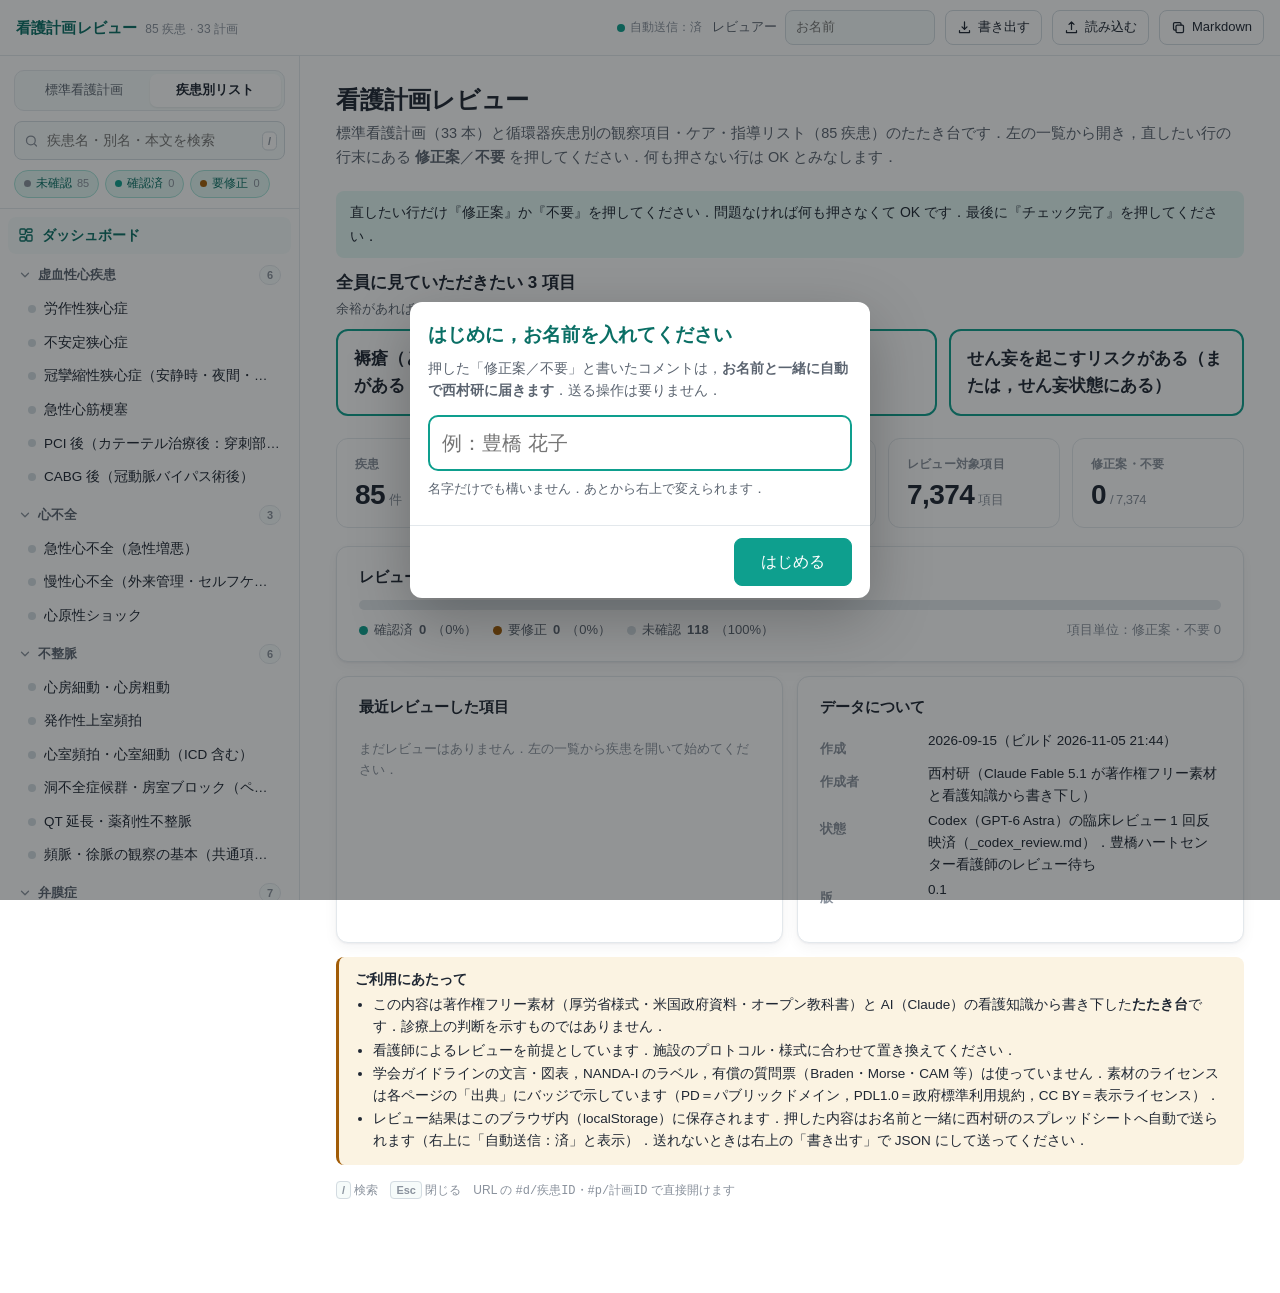
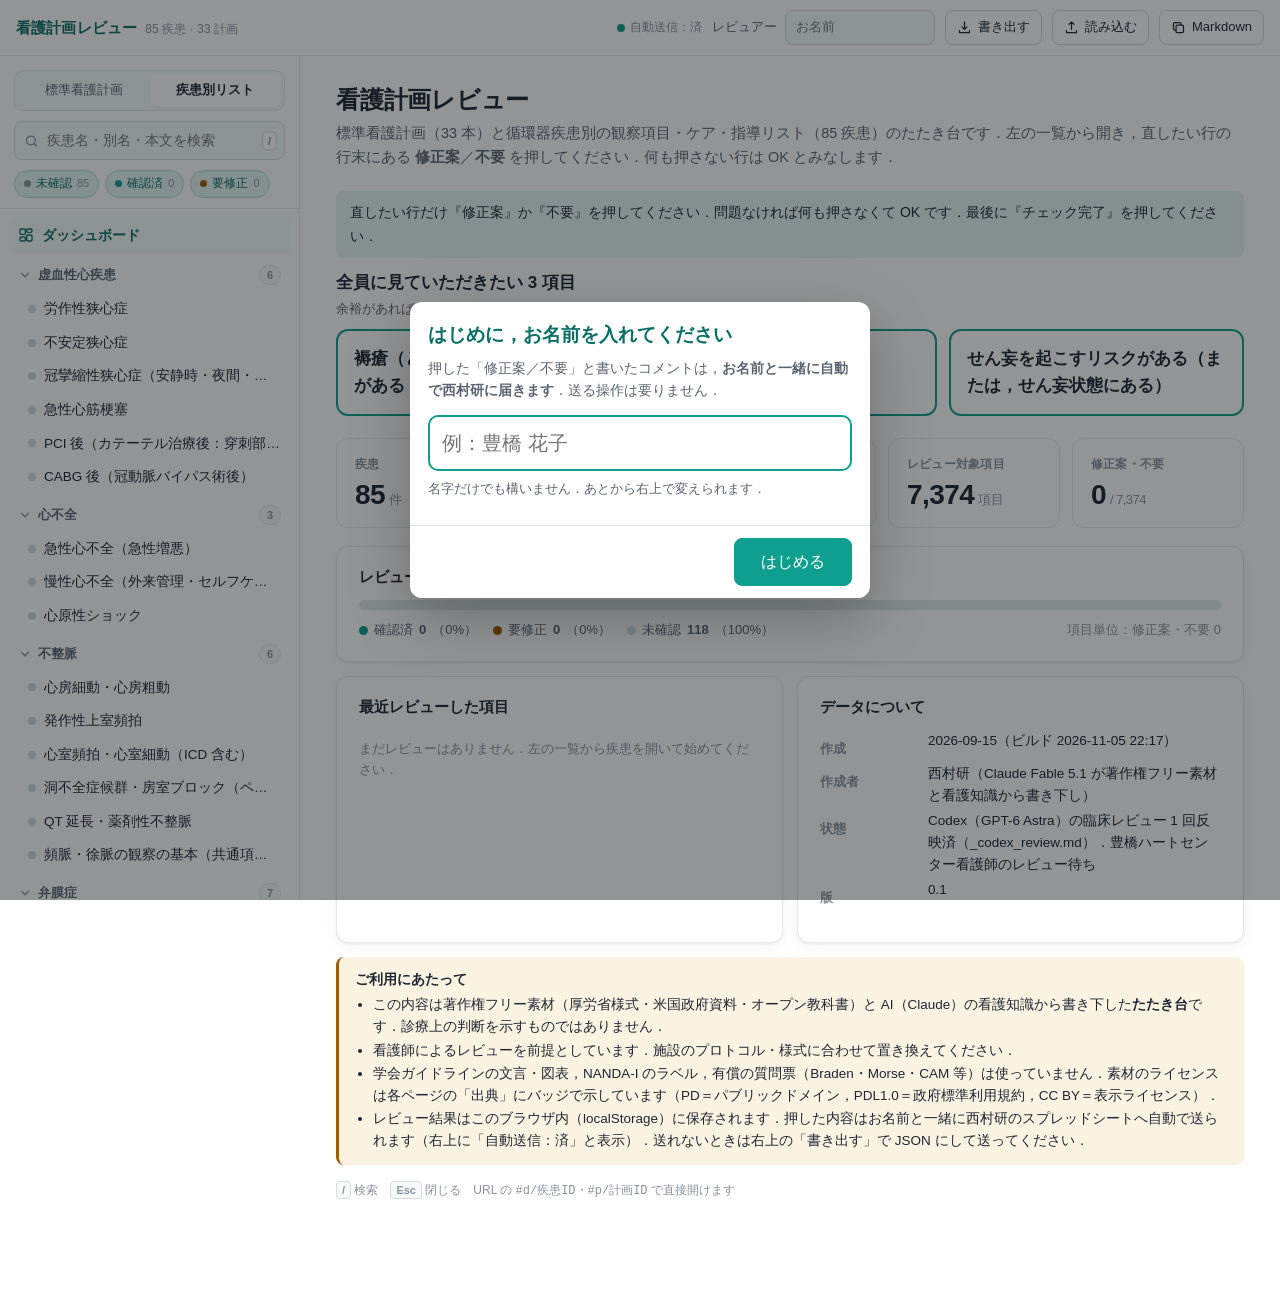
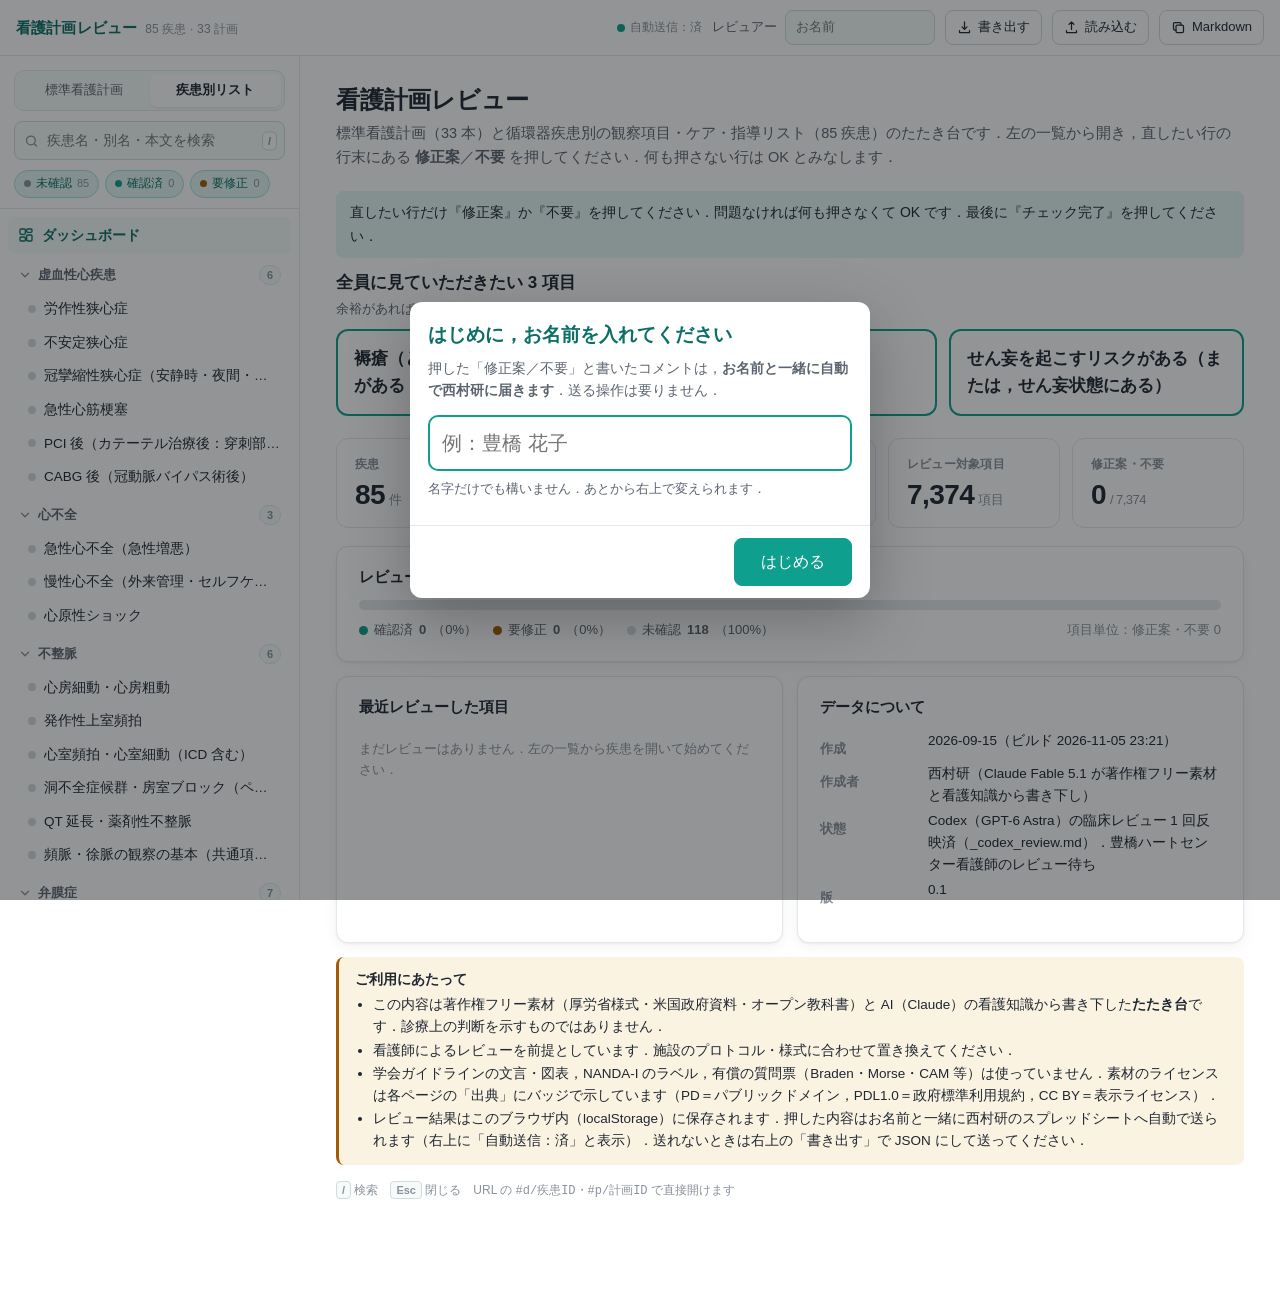
